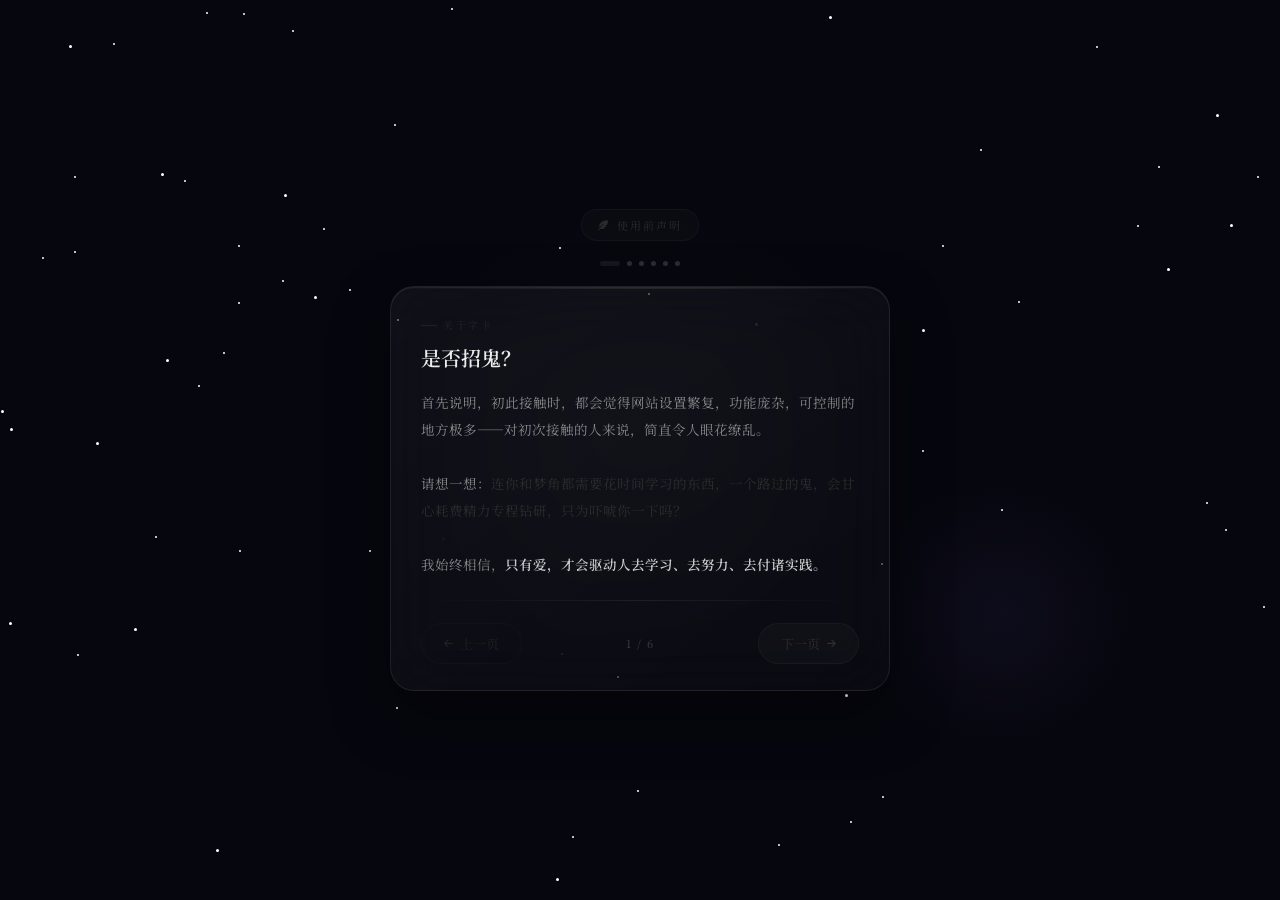
==== index.html @ 6edeff68 "Add files via upload" ====
<!DOCTYPE html>
<html lang="zh-CN" data-theme="light" data-color-theme="black-white">
<head>
    <meta charset="UTF-8">
    <meta name="viewport" content="width=device-width, initial-scale=1.0, maximum-scale=1.0, user-scalable=no">
    <meta name="mobile-web-app-capable" content="yes">
    <meta name="apple-mobile-web-app-capable" content="yes">
    <meta name="apple-mobile-web-app-status-bar-style" content="black-translucent">
    <meta name="theme-color" content="#000000">

    <title>传讯</title>
    <link rel="preconnect" href="https://fonts.loli.net" crossorigin>
    <link href="https://fonts.loli.net/css2?family=Noto+Serif+SC:wght@400;500;600&family=Nunito:wght@400;500;600;700;800&display=swap" rel="stylesheet" onerror="this.onerror=null;this.href='https://fonts.googleapis.com/css2?family=Noto+Serif+SC:wght@400;500;600&family=Nunito:wght@400;500;600;700;800&display=swap'">
    <link rel="stylesheet" href="https://cdn.bootcdn.net/ajax/libs/font-awesome/6.4.0/css/all.min.css" onerror="this.onerror=null;this.href='https://cdnjs.cloudflare.com/ajax/libs/font-awesome/6.4.0/css/all.min.css'">
    <link rel="stylesheet" href="css/shop.css">
    <link rel="icon" type="image/png" sizes="192x192" href="https://file.youtochat.com/images/20260216/1771224856844_qdqqd.jpeg">
    <link rel="apple-touch-icon" href="https://file.youtochat.com/images/20260216/1771224856844_qdqqd.jpeg">
    <meta name="apple-mobile-web-app-title" content="ʚ𝑳𝑶𝑽𝑬ɞ">
    <script>
        // 确保 applyTheme 可用
        window.applyTheme = window.applyTheme || function(name) {
            console.log('applyTheme called:', name);
            if (window.homeApplyTheme) window.homeApplyTheme(name);
        };
        // localforage 降级方案：如果 CDN 加载失败，使用 localStorage wrapper
        window._localforageLoadTimeout = setTimeout(function() {
            if (typeof localforage === 'undefined') {
                console.warn('localforage CDN 加载超时，启用 localStorage 降级');
                window.localforage = {
                    getItem: function(k) { try { var v = localStorage.getItem(k); return v ? JSON.parse(v) : null; } catch(e) { return null; } },
                    setItem: function(k, v) { try { localStorage.setItem(k, JSON.stringify(v)); } catch(e) {} },
                    removeItem: function(k) { try { localStorage.removeItem(k); } catch(e) {} },
                    keys: function() { return Promise.resolve([]); },
                    length: function() { return Promise.resolve(0); }
                };
            }
            if (typeof JSZip === 'undefined') {
                console.warn('JSZip CDN 加载超时，备份导出功能不可用');
                window.JSZip = null;
            }
            clearTimeout(window._localforageLoadTimeout);
        }, 8000);
    </script>

    <script src="https://cdn.bootcdn.net/ajax/libs/localforage/1.10.0/localforage.min.js" onerror="console.warn('localforage bootcdn 加载失败，已启用降级')"></script>
    <script src="https://cdn.bootcdn.net/ajax/libs/jszip/3.10.1/jszip.min.js" onerror="console.warn('JSZip bootcdn 加载失败，备份导出功能不可用')"></script>
    <script>
        // CDN 加载成功则清除超时
        if (typeof localforage !== 'undefined' && typeof JSZip !== 'undefined') {
            clearTimeout(window._localforageLoadTimeout);
        }
    </script>

    <link rel="stylesheet" href="css/styles.css">
    <link rel="stylesheet" href="css/diary.css">
    <link rel="stylesheet" href="css/home.css">
    <link rel="stylesheet" href="css/music-buddy.css">
    <link rel="stylesheet" href="css/pet-style.css">
    <link rel="stylesheet" href="css/moments.css">
    <link rel="stylesheet" href="css/map.css">

    <style id="css-live-preview-style">
        /* 输入框样式 */
        .input-area {
            display: flex;
            align-items: flex-end;
            gap: 8px;
            padding: 8px 12px;
        }
        .message-input {
            flex: 1;
            min-width: 0;
            padding: 8px 14px;
            border: 1px solid var(--border-color);
            border-radius: 18px;
            background: var(--primary-bg);
            color: var(--text-primary);
            font-size: 14px;
            font-family: var(--font-family);
            line-height: 1.4;
            outline: none;
            transition: border-color 0.2s, box-shadow 0.2s;
            box-sizing: border-box;
            white-space: pre-wrap;
            word-wrap: break-word;
            overflow-wrap: break-word;
            word-break: break-all;
            min-height: 36px;
            max-height: 108px;
            overflow-y: auto;
            resize: none;
        }
        .message-input:focus {
            border-color: var(--accent-color);
            box-shadow: 0 0 0 2px rgba(var(--accent-color-rgb), 0.15);
        }
        /* TA的手机 */
        .ta-phone-container {
            position: fixed;
            top: 0; left: 0; right: 0; bottom: 0;
            background: var(--secondary-bg);
            z-index: 100000;
            display: flex;
            flex-direction: column;
        }
        .ta-phone-header {
            display: flex;
            align-items: center;
            justify-content: space-between;
            padding: 12px 16px;
            background: var(--primary-bg);
            border-bottom: 1px solid var(--border-color);
        }
        .ta-phone-back {
            background: none;
            border: none;
            color: var(--accent-color);
            font-size: 0.9rem;
            cursor: pointer;
        }
        .ta-phone-title {
            font-weight: 700;
            font-size: 1rem;
        }
        .ta-phone-desktop {
            display: flex;
            justify-content: center;
            gap: 30px;
            padding: 40px 20px;
            flex-wrap: wrap;
        }
        .ta-phone-app {
            display: flex;
            flex-direction: column;
            align-items: center;
            gap: 8px;
            cursor: pointer;
        }
        .ta-phone-app-icon {
            width: 60px;
            height: 60px;
            border-radius: 14px;
            display: flex;
            align-items: center;
            justify-content: center;
            color: white;
        }
        .ta-phone-app-icon.green { background: #07c160; }
        .ta-phone-app-icon.blue { background: #3b82f6; }
        .ta-phone-app-icon.yellow { background: #f59e0b; }
        .ta-phone-app-icon svg { width: 32px; height: 32px; }
        .ta-phone-app-name {
            font-size: 0.8rem;
            color: var(--text);
        }
        .ta-phone-content {
            flex: 1;
            display: flex;
            flex-direction: column;
            overflow: hidden;
        }
        .ta-phone-tabs {
            display: flex;
            border-bottom: 1px solid var(--border-color);
            background: var(--primary-bg);
        }
        .ta-phone-tab {
            flex: 1;
            padding: 12px;
            background: none;
            border: none;
            color: var(--text-light);
            font-size: 0.9rem;
            cursor: pointer;
            border-bottom: 2px solid transparent;
        }
        .ta-phone-tab.active {
            color: var(--accent-color);
            border-bottom-color: var(--accent-color);
        }
        .ta-phone-list {
            flex: 1;
            overflow-y: auto;
            padding: 10px;
        }
        .ta-phone-item {
            background: var(--primary-bg);
            border-radius: 10px;
            padding: 12px;
            margin-bottom: 10px;
            position: relative;
        }
        .ta-phone-item-time {
            font-size: 0.75rem;
            color: var(--text-light);
            margin-bottom: 6px;
        }
        .ta-phone-item-text {
            font-size: 0.9rem;
            color: var(--text);
            line-height: 1.5;
            word-break: break-all;
        }
        .ta-phone-item-meta {
            font-size: 0.75rem;
            color: var(--text-light);
            margin-top: 6px;
        }
        .ta-phone-item-delete {
            position: absolute;
            top: 8px;
            right: 8px;
            background: none;
            border: none;
            color: var(--text-light);
            font-size: 0.8rem;
            cursor: pointer;
            opacity: 0.6;
        }
        .ta-phone-item-delete:hover {
            opacity: 1;
            color: #ef4444;
        }
        .ta-phone-empty {
            text-align: center;
            padding: 40px;
            color: var(--text-light);
            font-size: 0.9rem;
        }

    </style>
</head>
<body>
<div id="splash-declaration">
    <div class="splash-bg-stars" id="splash-stars"></div>
    <div class="splash-glow-1"></div>
    <div class="splash-glow-2"></div>

    <div class="splash-inner">
        <div class="splash-badge">
            <i class="fas fa-feather-alt"></i>
            使用前声明
        </div>

        <div class="splash-dots" id="splash-dots"></div>

        <div class="splash-card">
            <div class="splash-card-top-line"></div>
            <div class="splash-card-body">
                <div class="splash-slides" id="splash-slides">

                    <div class="splash-slide active" data-index="0">
                        <div class="splash-slide-tag">关于字卡</div>
                        <div class="splash-slide-title">是否招鬼？</div>
                        <div class="splash-slide-body">
                            首先说明，初此接触时，都会觉得网站设置繁复，功能庞杂，可控制的地方极多——对初次接触的人来说，简直令人眼花缭乱。<br><br>
                            请想一想：<em>连你和梦角都需要花时间学习的东西，一个路过的鬼，会甘心耗费精力专程钻研，只为吓唬你一下吗？</em><br><br>
                            我始终相信，<strong>只有爱，才会驱动人去学习、去努力、去付诸实践。</strong>
                        </div>
                    </div>

                    <div class="splash-slide" data-index="1">
                        <div class="splash-slide-tag">关于谣言</div>
                        <div class="splash-slide-title">请有自知之明</div>
                        <div class="splash-slide-body">
                            我不混社区，但有些话我是知道的。有些谣我懒得一一辟除，借本网站博取流量与点赞的行为，我也当没看见。<br><br>
                            只是——<em>沉默不代表无所谓。</em>这些声音已经开始影响到我本人的生活。<br><br> 将链接不稳/回复看不懂等问题怪罪到网站上的做法不可取。<br><br>
                            <div class="splash-highlight-box">郑重声明：造谣是违法行为，污蔑与恶意中伤同样须承担法律责任。请每一位使用者，对自己的言行负责。</div>
                        </div>
                    </div>

                    <div class="splash-slide" data-index="2">
                        <div class="splash-slide-tag">关于盈利</div>
                        <div class="splash-slide-title">纯粹为爱发电</div>
                        <div class="splash-slide-body">
                            <strong>本网站不盈利。</strong>从未向任何人收取一分钱，也绝无日后"圈钱"的计划。<br><br>
                            这里承载的是真实的情感与创作热情，而非商业利益。<br><br>
                            伴随网站逐渐破圈，<em>造谣、污蔑、盈利质疑、冷嘲热讽</em>——这些或许都是无法完全回避的代价。<br><br>
                            我本无意计较，但请来访者保有基本的善意，不要让热爱变成消耗。
                        </div>
                    </div>

                    <div class="splash-slide" data-index="3">
                        <div class="splash-slide-tag">再次强调</div>
                        <div class="splash-slide-title">你对链接梦角的看法？</div>
                        <div class="splash-slide-body">
                            没有任何人强迫你使用本网站。<br><br>
                            <strong>如果你不信：</strong>字卡回复基于概率算法，属于科学范畴，与封建迷信无关。理性使用即可。<br><br>
                            <strong>如果你信：</strong>那么请同样相信——<em>你是绝对安全的。</em>这里没有任何东西能够伤害你。<br><br>
                            无论你持何种态度，我都欢迎你，也尊重你的选择。
                        </div>
                    </div>

                    <div class="splash-slide" data-index="4">
                        <div class="splash-slide-tag">关于视频通话</div>
                        <div class="splash-slide-title">纯粹的装饰</div>
                        <div class="splash-slide-body">
                            <strong>通话功能仅作为界面装饰存在，不具备任何实际通话或数据采集能力。</strong><br><br>
                            本网站不包含任何摄像头调用逻辑，亦不存在隐私窥探行为。摄像头调用需要专项技术与额外费用，本项目从未采用，也没有这方面的意图。<br><br>
                            近期流传的隐私传言，出发点或许是好意，但已造成不必要的焦虑。<em>在此郑重澄清：网站根本不具备视频传输功能。</em><br><br>
                            <div class="splash-highlight-box">关闭浏览器摄像头权限是完全正确的做法——我支持每一位用户保护自己的隐私权益。若误解持续扩散，将考虑移除该装饰功能。</div>
                        </div>
                    </div>

                    <div class="splash-slide" data-index="5">
                        <div class="splash-slide-tag">入场承诺</div>
                        <div class="splash-slide-title">请留下你的承诺</div>
                        <div class="splash-pledge-desc">在下方输入框中，<em style="color:rgba(var(--accent-color-rgb,197,164,126),0.8);font-style:normal;">逐字抄写</em>以下承诺，即可进入网站。</div>
                        <div class="splash-pledge-required" id="splash-pledge-text">我绝不盈利、造谣、污蔑或嘲讽，并对自己的使用行为负完全责任</div>
                        <input class="splash-pledge-input" id="splash-pledge-input" type="text" placeholder="请在此逐字输入上方承诺…" autocomplete="off" autocorrect="off" autocapitalize="off" spellcheck="false" />
                        <div class="splash-pledge-hint" id="splash-pledge-hint">请完整输入上方承诺后方可进入</div>
                    </div>

                </div>

                <div class="splash-divider"></div>
                <div class="splash-footer" style="padding:0;">
                    <button class="splash-btn splash-btn-ghost" id="splash-prev-btn" disabled>
                        <i class="fas fa-arrow-left"></i> 上一页
                    </button>
                    <span class="splash-page-num" id="splash-page-num">1 / 6</span>
                    <button class="splash-btn splash-btn-next" id="splash-next-btn">
                        下一页 <i class="fas fa-arrow-right"></i>
                    </button>
                    <button class="splash-btn splash-btn-enter" id="splash-enter-btn" style="display:none;">
                        进入 <i class="fas fa-heart"></i>
                    </button>
                </div>
            </div>
        </div>
    </div>
</div>

<div id="tour-overlay" class="tour-overlay">
    <div id="tour-highlight-box" class="tour-highlight-box"></div>
    <div id="tour-popover" class="tour-popover">
        <div class="tour-popover-header">
            <span id="tour-title" class="tour-title"></span>
            <span id="tour-step-counter" class="tour-step-counter"></span>
        </div>
        <div id="tour-content" class="tour-popover-content"></div>
        <div class="tour-popover-footer">
            <button id="tour-skip-btn" class="tour-btn tour-btn-skip">跳过</button>
            <div class="tour-navigation">
                <button id="tour-prev-btn" class="tour-btn"><i class="fas fa-arrow-left"></i> 上一步</button>
                <button id="tour-next-btn" class="tour-btn tour-btn-primary">下一步 <i class="fas fa-arrow-right"></i></button>
            </div>
        </div>
    </div>
</div>

    <div class="welcome-animation" id="welcome-animation">
        <div class="welcome-bg-gradient"></div>
        <div class="stars-container" id="stars-container"></div>
        <div class="welcome-particles" id="welcome-particles"></div>
        <div id="welcome-meteors" style="position:absolute;inset:0;pointer-events:none;overflow:hidden;"></div>
        <div class="welcome-content-wrapper">
            <div class="logo-tech-container">
                <div class="logo-circle-outer"></div>
                <div class="logo-circle-inner"></div>
                <div class="logo-icon-main">
                    <i class="fas fa-satellite-dish"></i>
                </div>
                <div class="orbit-dot"></div>
                <div class="orbit-dot-2"></div>
                <div class="orbit-dot-3"></div>
            </div>

            <div class="text-tech-container">
                <div class="welcome-title-glitch" id="welcome-title-glitch" data-text="传讯">
                    加载失败
                </div>
                <div class="welcome-subtitle-scramble" id="welcome-subtitle-scramble">
                    请重试／更换平台/更换网络
                </div>
            </div>

            <div class="loader-tech">
                <div class="loader-tech-bar" id="loader-tech-bar"></div>
            </div>
            <div id="loader-status-text" style="font-size:10px;opacity:0.5;letter-spacing:1px;color:var(--welcome-text-sub);margin-top:4px;font-family:monospace;"></div>
        </div>
    </div>
    <button id="immersive-exit-btn" onclick="toggleImmersiveMode(false)" title="退出沉浸模式">
<i class="fas fa-expand"></i>
</button>

    <!-- ========== 主页模块 ========== -->
    <!-- 页面背景层 -->
    <div class="home-page-bg" id="home-page-bg"></div>
    
    <div class="home-container" id="home-container">
        <!-- 顶部大卡片 - 背景覆盖整体 -->
        <div class="hero-card" id="hero-card" onclick="openCustomizePanel()">
            <!-- 背景图（覆盖整个卡片） -->
            <div class="hero-bg-full" id="hero-bg-inner"></div>
            <!-- 编辑提示 -->
            <div class="hero-edit-hint" id="hero-edit-hint">
                <span>✏️ 点击自定义</span>
            </div>
            
            <!-- 上段：纯占位 -->
            <div class="hero-card-top"></div>
            
            <!-- 头像：骑在分界线上 -->
            <div class="hero-avatars-float">
                <div class="hero-avatar-wrap hero-avatar-left" onclick="event.stopPropagation(); showProfile('me')">
                    <img class="hero-avatar" id="avatar-me" src="data:image/svg+xml,%3Csvg xmlns='http://www.w3.org/2000/svg' viewBox='0 0 100 100'%3E%3Ccircle cx='50' cy='50' r='50' fill='%23b6e3f4'/%3E%3Ccircle cx='50' cy='38' r='18' fill='%23fff'/%3E%3Cellipse cx='50' cy='75' rx='28' ry='20' fill='%23fff'/%3E%3C/svg%3E" alt="我" onerror="this.style.opacity='0.3'">
                </div>
                <div class="hero-avatar-wrap hero-avatar-right" onclick="event.stopPropagation(); showProfile('partner')">
                    <img class="hero-avatar" id="avatar-partner" src="data:image/svg+xml,%3Csvg xmlns='http://www.w3.org/2000/svg' viewBox='0 0 100 100'%3E%3Ccircle cx='50' cy='50' r='50' fill='%23c0aede'/%3E%3Ccircle cx='50' cy='38' r='18' fill='%23fff'/%3E%3Cellipse cx='50' cy='75' rx='28' ry='20' fill='%23fff'/%3E%3C/svg%3E" alt="梦角" onerror="this.style.opacity='0.3'">
                    <button class="hero-session-switch-btn" id="hero-session-switch-btn" title="切换对象" onclick="event.preventDefault(); event.stopPropagation(); window.showSessionSwitcher && window.showSessionSwitcher(); return false;">
                        <i class="fas fa-exchange-alt"></i>
                    </button>
                </div>
            </div>

            <!-- 下段：毛玻璃遮罩 -->
            <div class="hero-card-bottom">
                <div class="hero-content-bottom">
                    <div class="hero-title" id="hero-title">我 & 梦角</div>
                    <div class="hero-subtitle" id="hero-subtitle">分享热汤 我们两个汤匙一个碗</div>
                </div>
            </div>
        </div>

        <!-- 独立时间显示 -->
        <div class="standalone-time">
            <div class="time-display" id="home-time-display">09:41</div>
            <div class="date-display" id="home-date-display">5月24日 周六</div>
        </div>

        <!-- 功能网格（翻页容器） -->
        <div class="apps-pager" id="apps-pager">
            <div class="apps-page active" id="apps-page-1">
                <div class="apps-grid">
                    <div class="app-item" onclick="openApp('shop')">
                        <div class="app-icon" data-app="shop">
                            <svg viewBox="0 0 24 24" fill="none" stroke="currentColor" stroke-width="1.5" stroke-linecap="round" stroke-linejoin="round" style="width:28px;height:28px;">
                                <path d="M6 2L3 6v14a2 2 0 0 0 2 2h14a2 2 0 0 0 2-2V6l-3-4z"/>
                                <line x1="3" y1="6" x2="21" y2="6"/>
                                <path d="M16 10a4 4 0 0 1-8 0"/>
                            </svg>
                        </div>
                        <span class="app-name">商城</span>
                    </div>
                    <div class="app-item" onclick="openApp('chat')">
                        <div class="app-icon" data-app="chat">
                            <i class="fas fa-comment-alt"></i>
                            <span class="app-badge" id="chat-badge" style="display:none;"></span>
                        </div>
                        <span class="app-name">会话</span>
                    </div>
                    <div class="app-item" onclick="openApp('mailbox')">
                        <div class="app-icon" data-app="mailbox"><i class="fas fa-envelope"></i></div>
                        <span class="app-name">信封投递</span>
                    </div>
                    <div class="app-item" onclick="openApp('moyu')">
                        <div class="app-icon" data-app="moyu">
                            <i class="fas fa-fish"></i>
                            <span class="app-badge" id="moyu-badge" style="display:none;"></span>
                        </div>
                        <span class="app-name">摸鱼小记</span>
                    </div>
                    <div class="app-item" onclick="openApp('diary')">
                        <div class="app-icon" data-app="diary"><i class="fas fa-clipboard-list"></i></div>
                        <span class="app-name">朝夕心记</span>
                    </div>
                    <div class="app-item" onclick="openApp('fortune')">
                        <div class="app-icon" data-app="fortune"><i class="fas fa-star-and-crescent"></i></div>
                        <span class="app-name">运势占卜</span>
                    </div>
                    <div class="app-item" onclick="openApp('mood')">
                        <div class="app-icon" data-app="mood"><i class="fas fa-calendar-day"></i></div>
                        <span class="app-name">心晴手帐</span>
                    </div>
                    <div class="app-item" onclick="openApp('calendar')">
                        <div class="app-icon" data-app="calendar"><i class="fas fa-calendar-alt"></i></div>
                        <span class="app-name">日历</span>
                    </div>
                    <div class="app-item" onclick="openApp('decide')">
                        <div class="app-icon" data-app="decide"><i class="fas fa-balance-scale"></i></div>
                        <span class="app-name">抉择</span>
                    </div>
                    <div class="app-item" onclick="window.GiftCabinetApp.open()">
                        <div class="app-icon" data-app="gift-cabinet">
                            <svg viewBox="0 0 24 24" fill="none" stroke="currentColor" stroke-width="1.5" stroke-linecap="round" stroke-linejoin="round" style="width:28px;height:28px;">
                                <polyline points="20 12 20 22 4 22 4 12"/>
                                <rect x="2" y="7" width="20" height="5"/>
                                <line x1="12" y1="22" x2="12" y2="7"/>
                                <path d="M12 7H7.5a2.5 2.5 0 0 1 0-5C11 2 12 7 12 7z"/>
                                <path d="M12 7h4.5a2.5 2.5 0 0 0 0-5C13 2 12 7 12 7z"/>
                            </svg>
                        </div>
                        <span class="app-name">礼物柜</span>
                    </div>
                </div>
            </div>
            <div class="apps-page" id="apps-page-2">
                <div class="apps-grid">
                    <div class="app-item" onclick="return window.MusicBuddyApp && window.MusicBuddyApp.openFromIcon(event)">
                        <div class="app-icon" data-app="music-buddy"><i class="fas fa-headphones"></i></div>
                        <span class="app-name">一起听</span>
                    </div>
                    <div class="app-item" onclick="openApp('accounting')">
                        <div class="app-icon" data-app="accounting"><i class="fas fa-coins"></i></div>
                        <span class="app-name">同心记账</span>
                    </div>
                    <div class="app-item" onclick="openApp('pet')">
                        <div class="app-icon" data-app="pet">
                            <svg viewBox="0 0 24 24" fill="none" stroke="currentColor" stroke-width="1.5" stroke-linecap="round" stroke-linejoin="round" style="width:28px;height:28px;">
                                <path d="M12 5c.67 0 1.35.09 2 .26 1.78-2 5.03-2.84 6.42-2.26 1.4.58-.42 7-.42 7 .57 1.07 1 2.24 1 3.44C21 17.9 16.97 21 12 21s-9-3.1-9-7.56c0-1.25.5-2.4 1-3.44 0 0-1.89-6.42-.5-7 1.39-.58 4.72.23 6.5 2.23A9.04 9.04 0 0 1 12 5Z"/>
                                <path d="M8 14v1"/>
                                <path d="M16 14v1"/>
                                <path d="M12 14v1"/>
                                <path d="M12 18c1.5 0 2-1 2-1"/>
                            </svg>
                        </div>
                        <span class="app-name">萌宠屋</span>
                    </div>
                    <div class="app-item" onclick="openApp('ta-phone')">
                        <div class="app-icon" data-app="ta-phone">
                            <svg viewBox="0 0 24 24" fill="none" stroke="currentColor" stroke-width="1.5" stroke-linecap="round" stroke-linejoin="round" style="width:28px;height:28px;">
                                <rect x="5" y="2" width="14" height="20" rx="2.5"/>
                                <line x1="10" y1="18" x2="14" y2="18"/>
                            </svg>
                        </div>
                        <span class="app-name">TA的手机</span>
                    </div>
                    <div class="app-item" onclick="openApp('map')">
                        <div class="app-icon" data-app="map">
                            <svg viewBox="0 0 24 24" fill="none" stroke="currentColor" stroke-width="1.5" stroke-linecap="round" stroke-linejoin="round" style="width:28px;height:28px;">
                                <polygon points="1 6 1 22 8 18 16 22 23 18 23 2 16 6 8 2 1 6"/>
                                <line x1="8" y1="2" x2="8" y2="18"/>
                                <line x1="16" y1="6" x2="16" y2="22"/>
                            </svg>
                        </div>
                        <span class="app-name">Zmilk地图</span>
                    </div>
                    <div class="app-item" onclick="return window.MusicGameApp && window.MusicGameApp.openFromIcon(event)">
                        <div class="app-icon" data-app="music-game">
                            <i class="fas fa-music"></i>
                        </div>
                        <span class="app-name">音游</span>
                    </div>
                </div>
            </div>
            <!-- 翻页指示器 -->
            <div class="apps-dots" id="apps-dots">
                <span class="apps-dot active" onclick="switchAppsPage(0)"></span>
                <span class="apps-dot" onclick="switchAppsPage(1)"></span>
            </div>
        </div>

        <!-- 底部导航栏 -->
        <div class="home-bottom-nav">
            <div class="home-nav-bar">
                <div class="home-nav-item active" onclick="switchNav(this, 'appearance')">
                    <span class="home-nav-icon"><i class="fas fa-palette"></i></span>
                    <span class="home-nav-label">外观设置</span>
                </div>
                <div class="home-nav-item" onclick="switchNav(this, 'cards')">
                    <span class="home-nav-icon"><i class="fas fa-comment-dots"></i></span>
                    <span class="home-nav-label">字卡库</span>
                </div>
                <div class="home-nav-item" onclick="switchNav(this, 'chat')">
                    <span class="home-nav-icon"><i class="fas fa-sliders-h"></i></span>
                    <span class="home-nav-label">聊天设置</span>
                </div>
                <div class="home-nav-item" onclick="switchNav(this, 'stats')">
                    <span class="home-nav-icon"><i class="fas fa-chart-bar"></i></span>
                    <span class="home-nav-label">消息统计</span>
                </div>
                <div class="home-nav-item" onclick="switchNav(this, 'moments')">
                    <span class="home-nav-icon">
                        <i class="fas fa-users"></i>
                        <span class="nav-badge" id="bottom-moments-badge" style="display:none;">0</span>
                    </span>
                    <span class="home-nav-label">朋友圈</span>
                </div>
            </div>
        </div>
    </div>

    <!-- 聊天列表页 -->
    <div id="chat-list-page" style="display:none;position:fixed;inset:0;z-index:9996;background:var(--primary-bg,#f5f5f5);flex-direction:column;overflow:hidden;">
        <div style="display:flex;align-items:center;justify-content:space-between;padding:12px 16px;background:var(--secondary-bg,#fff);box-shadow:0 2px 8px rgba(0,0,0,0.06);">
            <button id="chat-list-back-btn" style="border:none;background:none;font-size:18px;color:var(--text-secondary,#8a8a8a);cursor:pointer;padding:8px;">
                <i class="fas fa-arrow-left"></i>
            </button>
            <span style="font-size:16px;font-weight:700;color:var(--text-primary,#3a3a3a);">会话列表</span>
            <button id="chat-list-add-btn" style="border:none;background:none;font-size:18px;color:var(--accent-color,#b8a9c9);cursor:pointer;padding:8px;width:34px;">
                <i class="fas fa-user-plus"></i>
            </button>
        </div>
        <div id="chat-list-items" style="flex:1;overflow-y:auto;padding:8px 0;"></div>
        <!-- 添加联系人弹窗 -->
        <div id="add-contact-modal" style="display:none;position:absolute;inset:0;z-index:10000;background:rgba(0,0,0,0.5);align-items:center;justify-content:center;">
            <div style="background:var(--secondary-bg,#fff);border-radius:16px;padding:24px;width:280px;max-width:90vw;text-align:center;box-shadow:0 8px 32px rgba(0,0,0,0.15);">
                <div style="font-size:16px;font-weight:700;margin-bottom:16px;color:var(--text-primary,#3a3a3a);">添加联系人</div>
                <div id="add-contact-avatar-preview" style="width:72px;height:72px;border-radius:50%;background:var(--accent-color,#b8a9c9);margin:0 auto 12px;display:flex;align-items:center;justify-content:center;font-size:28px;color:#fff;cursor:pointer;overflow:hidden;position:relative;">
                    <i class="fas fa-camera" style="font-size:20px;opacity:0.6;"></i>
                </div>
                <input type="file" id="add-contact-avatar-file" accept="image/*" style="display:none">
                <input type="text" id="add-contact-name-input" placeholder="输入昵称" style="width:100%;padding:10px 14px;border:1px solid var(--border-color,#e0e0e0);border-radius:8px;font-size:14px;margin-bottom:16px;box-sizing:border-box;outline:none;">
                <div style="display:flex;gap:8px;">
                    <button id="add-contact-cancel-btn" style="flex:1;padding:10px;border:none;border-radius:8px;background:var(--border-color,#e0e0e0);color:var(--text-primary,#3a3a3a);font-size:14px;cursor:pointer;">取消</button>
                    <button id="add-contact-confirm-btn" style="flex:1;padding:10px;border:none;border-radius:8px;background:var(--accent-color,#b8a9c9);color:#fff;font-size:14px;cursor:pointer;">添加</button>
                </div>
            </div>
        </div>
    </div>

    <!-- ========== 音游界面 ========== -->
    <div class="music-game-page" id="music-game-page" style="display:none;">
        <div class="music-game-header">
            <button class="music-game-close" type="button" onclick="window.MusicGameApp && window.MusicGameApp.close()">
                <i class="fas fa-chevron-left"></i>
                <span>返回</span>
            </button>
            <div class="music-game-title"><i class="fas fa-music"></i> 音游</div>
            <div class="music-game-actions">
                <button class="music-game-backup" type="button" onclick="window.MusicGameApp && window.MusicGameApp.backup()" title="备份音游数据">
                    <i class="fas fa-download"></i>
                    <span>备份</span>
                </button>
                <button class="music-game-refresh" type="button" onclick="window.MusicGameApp && window.MusicGameApp.reload()" title="重新载入">
                    <i class="fas fa-redo"></i>
                </button>
            </div>
        </div>
        <iframe id="music-game-frame" class="music-game-frame" title="音游" src="about:blank" allow="autoplay; fullscreen"></iframe>
    </div>

    <!-- ========== 一起听 · 音乐伴侣界面 ========== -->
    <div class="music-buddy-page" id="music-buddy-page" style="display:none;">
        <div class="music-buddy-header">
            <button class="music-buddy-close" type="button" onclick="window.MusicBuddyApp && window.MusicBuddyApp.close()">
                <i class="fas fa-chevron-left"></i>
                <span>返回</span>
            </button>
            <div class="music-buddy-title">
                <svg width="18" height="18" viewBox="0 0 24 24" fill="none" xmlns="http://www.w3.org/2000/svg">
                    <path d="M12 3C7.03 3 3 7.03 3 12v6c0 1.1.9 2 2 2h2v-7H5v-1c0-3.87 3.13-7 7-7s7 3.13 7 7v1h-2v7h2c1.1 0 2-.9 2-2v-6c0-4.97-4.03-9-9-9z" fill="#7a8b6a"/>
                    <rect x="5" y="13" width="4" height="7" rx="1" fill="#7a8b6a"/>
                    <rect x="15" y="13" width="4" height="7" rx="1" fill="#7a8b6a"/>
                </svg>
                一起听
            </div>
            <button class="music-buddy-refresh" type="button" onclick="window.MusicBuddyApp && window.MusicBuddyApp.reload()" title="重新载入">
                <i class="fas fa-redo"></i>
            </button>
        </div>
                <div class="mb-app-wrap">
<div class="app">

  <!-- 顶部栏 -->
  <div class="topbar">
    <div class="top-btn" id="partnerBtn" title="对象">
      <svg viewBox="0 0 24 24"><path d="M16 11c1.66 0 2.99-1.34 2.99-3S17.66 5 16 5s-3 1.34-3 3 1.34 3 3 3zm-8 0c1.66 0 2.99-1.34 2.99-3S9.66 5 8 5 5 6.34 5 8s1.34 3 3 3zm0 2c-2.33 0-7 1.17-7 3.5V19h14v-2.5c0-2.33-4.67-3.5-7-3.5zm8 0c-.29 0-.62.02-.97.05 1.16.84 1.97 1.97 1.97 3.45V19h6v-2.5c0-2.33-4.67-3.5-7-3.5z"/></svg>
      <span class="top-badge" id="partnerBadge" style="display:none"></span>
    </div>
    <div class="top-title">Musique</div>
    <div class="top-btn" id="companionBtn" title="陪伴模式">
      <svg viewBox="0 0 24 24"><path d="M12 2C6.48 2 2 6.48 2 12s4.48 10 10 10 10-4.48 10-10S17.52 2 12 2zm0 3c1.66 0 3 1.34 3 3s-1.34 3-3 3-3-1.34-3-3 1.34-3 3-3zm0 14.2c-2.5 0-4.71-1.28-6-3.22.03-1.99 4-3.08 6-3.08 1.99 0 5.97 1.09 6 3.08-1.29 1.94-3.5 3.22-6 3.22z"/></svg>
    </div>
  </div>

  <!-- 首页 -->
  <div class="page" id="pageHome">
    <div class="home-search">
      <input type="text" id="homeSearchInput" placeholder="搜索歌曲或歌手…" readonly>
    </div>

    <div class="section">
      <div class="sec-head"><h3>Daily</h3><span class="cn">日推歌单</span></div>
      <div class="daily-scroll" id="dailyScroll">
        <div class="daily-card"><div class="cover"><span class="emoji">🎶</span></div><div class="info"><div class="name">加载中…</div></div></div>
      </div>
    </div>

    <div class="section" id="partnerRecSection" style="display:none">
      <div class="sec-head"><h3>For You</h3><span class="cn">对方推荐</span><button class="sec-toggle" id="toggleRec" title="收起">▲</button></div>
      <div id="recContent">
      <div class="partner-rec">
        <div class="partner-rec-head">
          <div class="partner-avatar" id="recPartnerAvatar"><div class="ph">?</div></div>
          <div class="meta">
            <div class="nick" id="recPartnerName">—</div>
            <div class="sub" id="recPartnerSub">为你推荐</div>
          </div>
          <button class="refresh" id="recRefreshBtn"><svg viewBox="0 0 24 24"><path d="M17.65 6.35C16.2 4.9 14.21 4 12 4c-4.42 0-7.99 3.58-7.99 8s3.57 8 7.99 8c3.73 0 6.84-2.55 7.73-6h-2.08c-.82 2.33-3.04 4-5.65 4-3.31 0-6-2.69-6-6s2.69-6 6-6c1.66 0 3.14.69 4.22 1.78L13 11h7V4l-2.35 2.35z"/></svg></button>
        </div>
        <div class="daily-scroll" id="recPlScroll" style="display:none;margin-bottom:10px"></div>
        <div class="song-list" id="recSongList"></div>
      </div>
      </div>
    </div>

    <div class="section">
      <div class="sec-head"><h3>Recommend</h3><span class="cn">推荐歌曲</span></div>
      <div class="song-list" id="recAllList">
        <div class="empty-hint">加载推荐中…</div>
      </div>
    </div>
  </div>

  <!-- 搜索页 -->
  <div class="page hidden" id="pageSearch">
    <div class="search-bar">
      <input type="text" id="mb-searchInput" placeholder="搜索歌曲、歌手…">
      <button class="btn" id="searchBtn">搜索</button>
    </div>
    <div class="cat-grid" id="catGrid">
      <div class="cat-card c1" data-kw="周杰伦"><div class="emoji">🎵</div><div class="label">华语流行</div><div class="desc">Pop & Ballad</div></div>
      <div class="cat-card c2" data-kw="民谣"><div class="emoji">🍃</div><div class="label">民谣</div><div class="desc">Folk & Acoustic</div></div>
      <div class="cat-card c3" data-kw="轻音乐"><div class="emoji">🎹</div><div class="label">轻音乐</div><div class="desc">Instrumental</div></div>
      <div class="cat-card c4" data-kw="R&B"><div class="emoji">🎷</div><div class="label">R&B</div><div class="desc">Rhythm & Blues</div></div>
    </div>
    <div class="search-results" id="searchResults"></div>
  </div>

  <!-- 我的页 -->
  <div class="page hidden" id="pageMine">
    <div class="mine-header">
      <div class="mine-bg" id="mineBg">
        <div class="mine-settings" id="mineSettingsBtn" title="设置"><svg viewBox="0 0 24 24"><path d="M19.14 12.94c.04-.3.06-.61.06-.94 0-.32-.02-.64-.07-.94l2.03-1.58a.49.49 0 0 0 .12-.61l-1.92-3.32a.488.488 0 0 0-.59-.22l-2.39.96c-.5-.38-1.03-.7-1.62-.94l-.36-2.54a.484.484 0 0 0-.48-.41h-3.84a.484.484 0 0 0-.48.41l-.36 2.54c-.59.24-1.13.57-1.62.94l-2.39-.96a.488.488 0 0 0-.59.22L2.74 8.87c-.12.21-.08.47.12.61l2.03 1.58c-.05.3-.09.63-.09.94s.02.64.07.94l-2.03 1.58a.49.49 0 0 0-.12.61l1.92 3.32c.12.22.37.29.59.22l2.39-.96c.5.38 1.03.7 1.62.94l.36 2.54c.05.24.27.41.48.41h3.84c.24 0 .44-.17.48-.41l.36-2.54c.59-.24 1.13-.56 1.62-.94l2.39.96c.22.08.47 0 .59-.22l1.92-3.32c.12-.22.07-.47-.12-.61l-2.01-1.58zM12 15.6A3.6 3.6 0 1 1 15.6 12 3.6 3.6 0 0 1 12 15.6z"/></svg></div>
        <div class="mine-bg-upload" id="bgUploadBtn"><svg viewBox="0 0 24 24"><path d="M21 19V5c0-1.1-.9-2-2-2H5c-1.1 0-2 .9-2 2v14c0 1.1.9 2 2 2h14c1.1 0 2-.9 2-2zM8.5 13.5l2.5 3.01L14.5 12l4.5 6H5l3.5-4.5z"/></svg></div>
      </div>
      <div class="mine-profile">
        <div class="mine-avatar" id="mineAvatar"><div class="ph">＋</div></div>
        <div class="mine-nick" id="mineNick">我的音乐</div>
        <div class="mine-sig" id="mineSig">点击编辑签名</div>
      </div>
    </div>
    <input type="file" id="avatarFile" accept="image/*" style="display:none">
    <input type="file" id="bgFile" accept="image/*" style="display:none">

    <div class="mine-stats">
      <div class="mine-stat" id="statFav" data-tab="fav" style="cursor:pointer"><div class="num" id="favCount">0</div><div class="label">收藏</div></div>
      <div class="mine-stat" id="statPl" data-tab="pl" style="cursor:pointer"><div class="num" id="plCount">0</div><div class="label">歌单</div></div>
      <div class="mine-stat" id="statHistory" data-tab="history" style="cursor:pointer"><div class="num" id="historyCount">0</div><div class="label">最近</div></div>
    </div>
    <!-- 收藏横滑列表 -->
    <div class="section" id="favSection" style="display:none">
      <div class="sec-head"><h3>Favorites</h3><span class="cn">收藏歌曲</span></div>
      <div class="daily-scroll" id="favScroll"></div>
    </div>

    <div class="section">
      <div class="mine-pl-head">
        <h3>Playlists</h3>
        <button class="add-pl" id="newPlBtn">＋ 新建歌单</button>
      </div>
      <div class="pl-list" id="plList"></div>
    </div>

    <div class="section" id="historySection">
      <div class="sec-head"><h3>History</h3><span class="cn">听歌记录 <span id="historySectionCount">0</span>首</span><button class="sec-toggle" id="toggleHistory" title="收起">▲</button></div>
      <div id="historyList"></div>
    </div>

    <!-- API 设置入口 -->
    <div class="section">
      <div class="sec-head"><h3>Settings</h3><span class="cn">接口设置</span></div>
      <div class="api-row">
        <input type="text" id="apiUrlInput" placeholder="输入API地址（如 http://localhost:3000）">
        <button id="apiSaveBtn">保存</button>
      </div>
      <div class="api-status" id="apiStatus"><span class="dot"></span><span id="apiStatusText">检测中…</span></div>
      <button class="btn-primary" id="qrLoginBtn" style="width:100%;margin-top:10px">网易云扫码登录</button>
    </div>
  </div>

  <!-- 迷你播放条 -->
  <div class="mini-player hidden" id="miniPlayer">
    <div class="mp-cover" id="mpCover"><div class="ph">🎵</div></div>
    <div class="mp-info" id="mpInfo">
      <div class="mp-name" id="mpName">未播放</div>
      <div class="mp-artist" id="mpArtist">—</div>
    </div>
    <div class="mp-controls">
      <button class="mp-btn" id="mpPrev"><svg viewBox="0 0 24 24"><path d="M6 6h2v12H6zm3.5 6l8.5 6V6z"/></svg></button>
      <button class="mp-btn play" id="mpPlay"><svg viewBox="0 0 24 24"><path d="M8 5v14l11-7z"/></svg></button>
      <button class="mp-btn" id="mpNext"><svg viewBox="0 0 24 24"><path d="M6 18l8.5-6L6 6v12zM16 6v12h2V6h-2z"/></svg></button>
    </div>
    <div class="mp-prog"><div class="mp-prog-fill" id="mpProgFill"></div></div>
  </div>

  <!-- 底部导航 -->
  <div class="bottom-nav">
    <div class="nav-item active" data-page="home">
      <svg viewBox="0 0 24 24"><path d="M10 20v-6h4v6h5v-8h3L12 3 2 12h3v8z"/></svg>
      <span>首页</span>
    </div>
    <div class="nav-item" data-page="search">
      <svg viewBox="0 0 24 24"><path d="M15.5 14h-.79l-.28-.27C15.41 12.59 16 11.11 16 9.5 16 5.91 13.09 3 9.5 3S3 5.91 3 9.5 5.91 16 9.5 16c1.61 0 3.09-.59 4.23-1.57l.27.28v.79l5 4.99L20.49 19l-4.99-5zm-6 0C7.01 14 5 11.99 5 9.5S7.01 5 9.5 5 14 7.01 14 9.5 11.99 14 9.5 14z"/></svg>
      <span>搜索</span>
    </div>
    <div class="nav-item" data-page="mine">
      <svg viewBox="0 0 24 24"><path d="M12 12c2.21 0 4-1.79 4-4s-1.79-4-4-4-4 1.79-4 4 1.79 4 4 4zm0 2c-2.67 0-8 1.34-8 4v2h16v-2c0-2.66-5.33-4-8-4z"/></svg>
      <span>我的</span>
    </div>
  </div>

  <!-- 悬浮播放器 -->
  <div class="float-player" id="floatPlayer">
    <div class="fp-pulse"></div>
    <div class="fp-cover" id="fpCover"><div class="ph">🎵</div></div>
  </div>
</div>

<!-- 对方主页（全页式） -->
<div class="partner-page" id="partnerPage">
  <div class="pp-topbar">
    <div class="pp-back" id="ppBack"><svg viewBox="0 0 24 24"><path d="M20 11H7.83l5.59-5.59L12 4l-8 8 8 8 1.41-1.41L7.83 13H20v-2z"/></svg></div>
    <div class="title">TA的主页</div>
    <div style="width:36px"></div>
  </div>
  <div class="pp-content" id="ppContent"></div>
</div>

<!-- 全屏播放器 -->
<div class="full-player" id="fullPlayer">
  <div class="fp-top">
    <button class="fp-back" id="fpBack"><svg viewBox="0 0 24 24"><path d="M7.41 15.41L12 10.83l4.59 4.58L18 14l-6-6-6 6z"/></svg></button>
    <div class="fp-head">
      <div class="fp-title">Now Playing</div>
      <div class="fp-name" id="fpName">未播放</div>
      <div class="fp-artist" id="fpArtist">—</div>
    </div>
    <div class="fp-actions">
      <button class="fp-act" id="fpFavBtn" title="收藏"><svg viewBox="0 0 24 24"><path d="M12 21.35l-1.45-1.32C5.4 15.36 2 12.28 2 8.5 2 5.42 4.42 3 7.5 3c1.74 0 3.41.81 4.5 2.09C13.09 3.81 14.76 3 16.5 3 19.58 3 22 5.42 22 8.5c0 3.78-3.4 6.86-8.55 11.54L12 21.35z"/></svg></button>
    </div>
  </div>

  <div class="fp-disc-area">
    <div class="fp-vinyl-wrap">
      <div class="fp-tonearm" id="fpTonearm">
        <svg viewBox="0 0 100 100"><circle cx="85" cy="15" r="8" fill="#444" stroke="#666" stroke-width="1"/><rect x="40" y="10" width="48" height="4" rx="2" fill="#555" transform="rotate(25 85 15)"/><rect x="30" y="30" width="6" height="20" rx="3" fill="#444" transform="rotate(25 85 15)"/><circle cx="85" cy="15" r="3" fill="#888"/></svg>
      </div>
      <div class="fp-disc" id="fpDisc">
        <div class="disc-vinyl"></div>
        <div class="disc-bg"></div>
        <img id="fpDiscImg" src="" alt="" style="display:none">
        <div class="disc-shine"></div>
        <div class="disc-center"></div>
        <div class="fp-hint">点击唱片 · 切换歌词/封面</div>
      </div>
    </div>
  </div>

  <div class="fp-lyrics" id="fpLyricsArea">
    <div class="fp-lyrics-scroll" id="fpLyricsScroll"></div>
  </div>

  <div class="fp-prog-area">
    <div class="fp-prog-bar" id="fpProgBar"><div class="fp-prog-fill" id="fpProgFill"></div></div>
    <div class="fp-time"><span id="fpCurTime">0:00</span><span id="fpDurTime">0:00</span></div>
  </div>

  <div class="fp-controls">
    <button class="fp-ctrl small" id="fpModeBtn"><svg viewBox="0 0 24 24"><path d="M7 7h10v3l4-4-4-4v3H5v6h2V7zm10 10H7v-3l-4 4 4 4v-3h12v-6h-2v4z"/></svg></button>
    <button class="fp-ctrl" id="fpPrev"><svg viewBox="0 0 24 24"><path d="M6 6h2v12H6zm3.5 6l8.5 6V6z"/></svg></button>
    <button class="fp-ctrl main" id="fpPlay"><svg viewBox="0 0 24 24"><path d="M8 5v14l11-7z"/></svg></button>
    <button class="fp-ctrl" id="fpNext"><svg viewBox="0 0 24 24"><path d="M6 18l8.5-6L6 6v12zM16 6v12h2V6h-2z"/></svg></button>
    <button class="fp-ctrl small" id="fpPlBtn"><svg viewBox="0 0 24 24"><path d="M3 13h2v-2H3v2zm0 4h2v-2H3v2zm0-8h2V7H3v2zm4 4h14v-2H7v2zm0 4h14v-2H7v2zM7 7v2h14V7H7z"/></svg></button>
  </div>

  <div class="fp-bottom-bar">
    <button class="fp-bottom-btn" id="fpLyricToggle"><svg viewBox="0 0 24 24"><path d="M20 4H4c-1.1 0-1.99.9-1.99 2L2 18c0 1.1.89 2 2 2h16c1.1 0 2-.9 2-2V6c0-1.1-.9-2-2-2zm0 14H4V6h16v12zM6 10h2v2H6zm0 4h6v2H6zm4-4h8v2h-8z"/></svg><span>歌词</span></button>
    <button class="fp-bottom-btn" id="fpFavBtn2"><svg viewBox="0 0 24 24"><path d="M12 21.35l-1.45-1.32C5.4 15.36 2 12.28 2 8.5 2 5.42 4.42 3 7.5 3c1.74 0 3.41.81 4.5 2.09C13.09 3.81 14.76 3 16.5 3 19.58 3 22 5.42 22 8.5c0 3.78-3.4 6.86-8.55 11.54L12 21.35z"/></svg><span>收藏</span></button>
    <button class="fp-bottom-btn" id="fpCommentBtn"><svg viewBox="0 0 24 24"><path d="M21.99 4c0-1.1-.89-2-1.99-2H4c-1.1 0-2 .9-2 2v12c0 1.1.9 2 2 2h14l4 4-.01-18zM18 14H6v-2h12v2zm0-3H6V9h12v2zm0-3H6V6h12v2z"/></svg><span>评论</span></button>
    <button class="fp-bottom-btn" id="fpChatBtn"><svg viewBox="0 0 24 24"><path d="M20 2H4c-1.1 0-2 .9-2 2v18l4-4h14c1.1 0 2-.9 2-2V4c0-1.1-.9-2-2-2z"/></svg><span>聊天</span></button>
  </div>
</div>  <!-- full-player结束 -->

<!-- 聊天悬浮弹窗（独立于播放器） -->
<div class="chat-card" id="chatCard">
  <div class="chat-head">
    <div class="mb-chat-avatar" id="chatPartnerAvatar"></div>
    <div class="nick" id="chatPartnerName">—</div>
    <button class="chat-act-btn" id="chatEmojiBtn" title="表情">
      <svg viewBox="0 0 24 24" fill="none" stroke="currentColor" stroke-width="1.8"><circle cx="12" cy="12" r="9"/><path d="M8 14s1.5 2 4 2 4-2 4-2"/><line x1="9" y1="9" x2="9.01" y2="9"/><line x1="15" y1="9" x2="15.01" y2="9"/></svg>
    </button>
    <button class="chat-act-btn" id="chatPartnerSendBtn" title="让对方发送">
      <svg viewBox="0 0 24 24" fill="none" stroke="currentColor" stroke-width="1.8"><circle cx="5" cy="12" r="1.5"/><circle cx="12" cy="12" r="1.5"/><circle cx="19" cy="12" r="1.5"/></svg>
    </button>
    <button class="chat-act-btn" id="chatImgBtn" title="发送图片">
      <svg viewBox="0 0 24 24" fill="none" stroke="currentColor" stroke-width="1.8"><rect x="3" y="3" width="18" height="18" rx="3"/><circle cx="8.5" cy="8.5" r="1.5"/><path d="M21 15l-5-5L5 21"/></svg>
    </button>
    <button class="close" id="chatClose">×</button>
  </div>
  <div class="chat-body" id="chatBody"></div>
  <div class="chat-emoji-bar" id="chatEmojiBar" style="display:none">
    <span class="emoji-item" data-emoji="😊">😊</span>
    <span class="emoji-item" data-emoji="😂">😂</span>
    <span class="emoji-item" data-emoji="🥰">🥰</span>
    <span class="emoji-item" data-emoji="😴">😴</span>
    <span class="emoji-item" data-emoji="🎵">🎵</span>
    <span class="emoji-item" data-emoji="💕">💕</span>
    <span class="emoji-item" data-emoji="🌙">🌙</span>
    <span class="emoji-item" data-emoji="☕">☕</span>
    <span class="emoji-item" data-emoji="🔥">🔥</span>
    <span class="emoji-item" data-emoji="✨">✨</span>
    <span class="emoji-item" data-emoji="🎧">🎧</span>
    <span class="emoji-item" data-emoji="🌧️">🌧️</span>
  </div>
  <div class="chat-input">
    <input type="text" id="chatInput" placeholder="说点什么…">
    <button id="chatSend">
      <svg viewBox="0 0 24 24" fill="none" stroke="currentColor" stroke-width="1.8"><line x1="22" y1="2" x2="11" y2="13"/><polygon points="22 2 15 22 11 13 2 9 22 2"/></svg>
    </button>
  </div>
  <input type="file" id="chatImgFile" accept="image/*" style="display:none">
</div>


<!-- 新建歌单弹窗 -->
<div class="mb-modal" id="newPlModal">
  <div class="mb-modal-content">
    <div class="mb-modal-head"><h3>新建歌单</h3><button class="close" data-close="newPlModal">×</button></div>
    <div class="mb-modal-body">
      <div class="form-row">
        <label>歌单封面</label>
        <div class="upload-box" id="plCoverUpload">
          <div class="preview rect"><div class="ph">＋</div></div>
          <span style="font-size:13px;color:var(--ink3)">点击上传封面</span>
          <input type="file" id="plCoverFile" accept="image/*" style="display:none">
        </div>
      </div>
      <div class="form-row">
        <label>歌单名称</label>
        <input type="text" id="newPlName" placeholder="给歌单取个名字">
      </div>
      <button class="btn-primary" id="createPlBtn">创建歌单</button>
    </div>
  </div>
</div>

<!-- 添加歌曲弹窗 -->
<div class="mb-modal" id="addSongModal">
  <div class="mb-modal-content">
    <div class="mb-modal-head"><h3>添加歌曲</h3><button class="close" data-close="addSongModal">×</button></div>
    <div class="mb-modal-body">
      <div class="add-song-tabs">
        <div class="add-song-tab active" data-tab="netease">网易云ID</div>
        <div class="add-song-tab" data-tab="url">URL链接</div>
        <div class="add-song-tab" data-tab="file">本地文件</div>
      </div>
      <div class="add-song-content" id="addSongContent">
        <!-- 动态内容 -->
      </div>
      <div class="song-added-list" id="songAddedList"></div>
    </div>
  </div>
</div>

<!-- 伴侣管理弹窗 -->
<div class="mb-modal" id="partnerModal">
  <div class="mb-modal-content">
    <div class="mb-modal-head"><h3>对象</h3><button class="close" data-close="partnerModal">×</button></div>
    <div class="mb-modal-body" id="partnerModalBody">
      <div class="add-partner" id="addPartnerBtn" style="padding:14px;background:var(--sage-l);border-radius:var(--r);text-align:center;font-size:13px;color:var(--sage-d);cursor:pointer;">＋ 添加对象</div>
      <div id="partnerList" style="margin-top:12px"></div>
    </div>
  </div>
</div>

<!-- 添加/编辑伴侣弹窗 -->
<div class="mb-modal" id="addPartnerModal">
  <div class="mb-modal-content">
    <div class="mb-modal-head"><h3 id="addPartnerTitle">添加对象</h3><button class="close" data-close="addPartnerModal">×</button></div>
    <div class="mb-modal-body">
      <div class="form-row">
        <label>头像</label>
        <div class="upload-box" id="partnerAvatarUpload">
          <div class="preview"><div class="ph">＋</div></div>
          <span style="font-size:13px;color:var(--ink3)">点击上传头像</span>
          <input type="file" id="partnerAvatarFile" accept="image/*" style="display:none">
        </div>
      </div>
      <div class="form-row">
        <label>昵称</label>
        <input type="text" id="partnerNickInput" placeholder="给TA起个名字">
      </div>
      <button class="btn-primary" id="savePartnerBtn">保存</button>
    </div>
  </div>
</div>

<!-- 陪伴模式弹窗 -->
<div class="mb-modal" id="companionModal">
  <div class="mb-modal-content">
    <div class="mb-modal-head"><h3>陪伴模式</h3><button class="close" data-close="companionModal">×</button></div>
    <div class="mb-modal-body" id="companionBody"></div>
  </div>
</div>

<!-- 歌单弹窗 -->
<div class="mb-modal" id="playlistModal">
  <div class="mb-modal-content">
    <div class="mb-modal-head"><h3 id="plModalTitle">歌单</h3><button class="close" data-close="playlistModal">×</button></div>
    <div class="mb-modal-body" id="plModalBody"></div>
  </div>
</div>

<!-- 评论弹窗 -->
<div class="mb-modal" id="commentModal">
  <div class="mb-modal-content">
    <div class="mb-modal-head"><h3>评论</h3><button class="close" data-close="commentModal">×</button></div>
    <div class="mb-modal-body">
      <div class="comment-list" id="commentList"></div>
      <div class="cmt-input">
        <input type="text" id="mb-commentInput" placeholder="写下你的感受…">
        <button id="commentSend"><svg viewBox="0 0 24 24"><path d="M2.01 21L23 12 2.01 3 2 10l15 2-15 2z"/></svg></button>
      </div>
    </div>
  </div>
</div>

<!-- 签名编辑弹窗 -->
<div class="mb-modal" id="sigModal">
  <div class="mb-modal-content">
    <div class="mb-modal-head"><h3>编辑签名</h3><button class="close" data-close="sigModal">×</button></div>
    <div class="mb-modal-body" style="padding-bottom:0">
      <textarea id="sigInput" placeholder="写点什么吧…" style="width:100%;min-height:80px;background:var(--bg);border:1px solid var(--line);border-radius:var(--r-s);padding:12px;font-family:var(--fd);font-style:italic;font-size:14px;color:var(--ink);outline:none;resize:vertical;"></textarea>
      <div class="btn-row">
        <button class="btn-secondary" id="sigRandomBtn" style="border:1px solid var(--sage);color:var(--sage)">✦ 随机一句</button>
        <button class="btn-primary" id="sigSaveBtn" style="width:auto;padding:0 24px;margin-top:0">保存</button>
      </div>
    </div>
  </div>
</div>

<!-- 点歌弹窗 -->
<div class="mb-modal" id="dianGeModal">
  <div class="mb-modal-content">
    <div class="mb-modal-head"><h3>为TA点歌</h3><button class="close" id="dianGeClose">×</button></div>
    <div class="mb-modal-body" style="padding-bottom:0">
      <div class="add-song-tabs" style="margin-bottom:12px">
        <div class="add-song-tab active" data-dtab="search">搜索歌曲</div>
        <div class="add-song-tab" data-dtab="playlist">从歌单选</div>
        <div class="add-song-tab" data-dtab="recplaylist">推荐歌单</div>
      </div>
      <div id="dianGeSearchPanel">
        <div class="search-bar" style="margin-bottom:12px">
          <input type="text" id="dianGeSearchInput" placeholder="搜索歌曲名或歌手…" style="flex:1;height:36px;border:1px solid var(--line);border-radius:var(--r-s);padding:0 12px;font-size:13px;background:var(--bg);">
          <button id="dianGeSearchBtn" class="btn-primary" style="width:auto;padding:0 16px;margin-top:0;height:36px">搜索</button>
        </div>
        <div id="dianGeSearchResults" style="max-height:300px;overflow-y:auto"></div>
      </div>
      <div id="dianGePlaylistPanel" style="display:none">
        <div id="dianGePlaylistList" style="max-height:340px;overflow-y:auto"></div>
      </div>
      <div id="dianGeRecPlPanel" style="display:none">
        <div id="dianGeRecPlList" style="max-height:340px;overflow-y:auto"></div>
      </div>
    </div>
  </div>
</div>

<div class="toast" id="mb-toast"></div>

<!-- 对方动态通知弹窗 -->
<div class="notif-popup" id="notifPopup" data-type="" data-target="">
  <div class="notif-head">
    <div class="av" id="notifAvatar"><div class="ph">👤</div></div>
    <div class="info">
      <div class="nick" id="notifNick">—</div>
      <div class="action" id="notifAction">—</div>
    </div>
    <div class="close" id="notifClose">×</div>
  </div>
  <div class="notif-body">
    <div class="song-name" id="notifSong">—</div>
    <div class="song-artist" id="notifArtist">—</div>
    <div class="msg" id="notifMsg">—</div>
  </div>
  <div class="notif-actions">
    <button class="act-dismiss" id="notifDismiss">稍后</button>
    <button class="act-listen" id="notifListen">去听听</button>
  </div>
</div>

<!-- 设置弹窗 -->
<div class="mb-modal" id="settingsModal">
  <div class="mb-modal-box" style="max-width:340px">
    <div class="mb-modal-head"><h3>设置</h3><button class="modal-close" id="settingsClose">&times;</button></div>
    <div class="mb-modal-body" style="padding:16px 20px">
      <div style="margin-bottom:16px">
        <div style="font-size:13px;color:var(--ink2);margin-bottom:8px">对方推荐间隔</div>
        <div style="display:flex;gap:8px;align-items:center">
          <div style="flex:1">
            <div style="font-size:11px;color:var(--ink3);margin-bottom:2px">最低</div>
            <div style="display:flex;gap:4px;align-items:center">
              <input type="number" id="recIntervalMinVal" style="width:50px;padding:6px;border:1px solid var(--line);border-radius:6px;font-size:13px;text-align:center" min="1" max="3600" value="30">
              <select id="recIntervalMinUnit" style="padding:6px;border:1px solid var(--line);border-radius:6px;font-size:13px;background:var(--card)">
                <option value="1">秒</option>
                <option value="60" selected>分钟</option>
                <option value="3600">小时</option>
              </select>
            </div>
          </div>
          <div style="color:var(--ink3);font-size:12px;margin-top:12px">~</div>
          <div style="flex:1">
            <div style="font-size:11px;color:var(--ink3);margin-bottom:2px">最高</div>
            <div style="display:flex;gap:4px;align-items:center">
              <input type="number" id="recIntervalMaxVal" style="width:50px;padding:6px;border:1px solid var(--line);border-radius:6px;font-size:13px;text-align:center" min="1" max="3600" value="120">
              <select id="recIntervalMaxUnit" style="padding:6px;border:1px solid var(--line);border-radius:6px;font-size:13px;background:var(--card)">
                <option value="1">秒</option>
                <option value="60" selected>分钟</option>
                <option value="3600">小时</option>
              </select>
            </div>
          </div>
        </div>
        <div style="font-size:11px;color:var(--ink3);margin-top:4px">对方推荐歌曲/歌单的随机间隔</div>
      </div>
      <div style="margin-bottom:16px">
        <div style="font-size:13px;color:var(--ink2);margin-bottom:8px">对方主动评论间隔</div>
        <div style="display:flex;gap:8px;align-items:center">
          <div style="flex:1">
            <div style="font-size:11px;color:var(--ink3);margin-bottom:2px">最低</div>
            <div style="display:flex;gap:4px;align-items:center">
              <input type="number" id="partnerCommentMinVal" style="width:50px;padding:6px;border:1px solid var(--line);border-radius:6px;font-size:13px;text-align:center" min="1" max="3600" value="30">
              <select id="partnerCommentMinUnit" style="padding:6px;border:1px solid var(--line);border-radius:6px;font-size:13px;background:var(--card)">
                <option value="1">秒</option>
                <option value="60" selected>分钟</option>
                <option value="3600">小时</option>
              </select>
            </div>
          </div>
          <div style="color:var(--ink3);font-size:12px;margin-top:12px">~</div>
          <div style="flex:1">
            <div style="font-size:11px;color:var(--ink3);margin-bottom:2px">最高</div>
            <div style="display:flex;gap:4px;align-items:center">
              <input type="number" id="partnerCommentMaxVal" style="width:50px;padding:6px;border:1px solid var(--line);border-radius:6px;font-size:13px;text-align:center" min="1" max="3600" value="120">
              <select id="partnerCommentMaxUnit" style="padding:6px;border:1px solid var(--line);border-radius:6px;font-size:13px;background:var(--card)">
                <option value="1">秒</option>
                <option value="60" selected>分钟</option>
                <option value="3600">小时</option>
              </select>
            </div>
          </div>
        </div>
        <div style="font-size:11px;color:var(--ink3);margin-top:4px">对方主动为你的歌曲发表评论的间隔</div>
      </div>
      <div style="margin-bottom:16px">
        <div style="font-size:13px;color:var(--ink2);margin-bottom:8px">对方主动聊天间隔</div>
        <div style="display:flex;gap:8px;align-items:center">
          <div style="flex:1">
            <div style="font-size:11px;color:var(--ink3);margin-bottom:2px">最低</div>
            <div style="display:flex;gap:4px;align-items:center">
              <input type="number" id="partnerChatMinVal" style="width:50px;padding:6px;border:1px solid var(--line);border-radius:6px;font-size:13px;text-align:center" min="1" max="3600" value="30">
              <select id="partnerChatMinUnit" style="padding:6px;border:1px solid var(--line);border-radius:6px;font-size:13px;background:var(--card)">
                <option value="1">秒</option>
                <option value="60" selected>分钟</option>
                <option value="3600">小时</option>
              </select>
            </div>
          </div>
          <div style="color:var(--ink3);font-size:12px;margin-top:12px">~</div>
          <div style="flex:1">
            <div style="font-size:11px;color:var(--ink3);margin-bottom:2px">最高</div>
            <div style="display:flex;gap:4px;align-items:center">
              <input type="number" id="partnerChatMaxVal" style="width:50px;padding:6px;border:1px solid var(--line);border-radius:6px;font-size:13px;text-align:center" min="1" max="3600" value="120">
              <select id="partnerChatMaxUnit" style="padding:6px;border:1px solid var(--line);border-radius:6px;font-size:13px;background:var(--card)">
                <option value="1">秒</option>
                <option value="60" selected>分钟</option>
                <option value="3600">小时</option>
              </select>
            </div>
          </div>
        </div>
        <div style="font-size:11px;color:var(--ink3);margin-top:4px">对方主动发起聊天的间隔</div>
      </div>
      <div style="margin-bottom:16px">
        <div style="font-size:13px;color:var(--ink2);margin-bottom:8px">对方回复间隔（聊天+评论）</div>
        <div style="display:flex;gap:8px;align-items:center">
          <div style="flex:1">
            <div style="font-size:11px;color:var(--ink3);margin-bottom:2px">最低</div>
            <div style="display:flex;gap:4px;align-items:center">
              <input type="number" id="replyMinVal" style="width:50px;padding:6px;border:1px solid var(--line);border-radius:6px;font-size:13px;text-align:center" min="1" max="3600" value="3">
              <select id="replyMinUnit" style="padding:6px;border:1px solid var(--line);border-radius:6px;font-size:13px;background:var(--card)">
                <option value="1">秒</option>
                <option value="60" selected>分钟</option>
              </select>
            </div>
          </div>
          <div style="color:var(--ink3);font-size:12px;margin-top:12px">~</div>
          <div style="flex:1">
            <div style="font-size:11px;color:var(--ink3);margin-bottom:2px">最高</div>
            <div style="display:flex;gap:4px;align-items:center">
              <input type="number" id="replyMaxVal" style="width:50px;padding:6px;border:1px solid var(--line);border-radius:6px;font-size:13px;text-align:center" min="1" max="3600" value="10">
              <select id="replyMaxUnit" style="padding:6px;border:1px solid var(--line);border-radius:6px;font-size:13px;background:var(--card)">
                <option value="1">秒</option>
                <option value="60" selected>分钟</option>
              </select>
            </div>
          </div>
        </div>
        <div style="font-size:11px;color:var(--ink3);margin-top:4px">对方回复你的聊天消息和评论的间隔</div>
      </div>
      <div style="margin-bottom:16px">
        <div style="font-size:13px;color:var(--ink2);margin-bottom:8px">我的昵称</div>
        <input type="text" id="settingsNickInput" style="width:100%;padding:8px 12px;border:1px solid var(--line);border-radius:8px;font-size:14px;box-sizing:border-box" placeholder="输入昵称">
      </div>
      <button class="btn-primary" id="settingsSaveBtn" style="width:100%">保存设置</button>
    </div>
  </div>
</div>

<!-- 扫码登录弹窗 -->
<div class="mb-modal" id="qrModal">
  <div class="mb-modal-box" style="max-width:360px">
    <div class="mb-modal-head"><h3>网易云扫码登录</h3><button class="modal-close" id="qrClose">&times;</button></div>
    <div class="mb-modal-body" style="text-align:center;padding:20px">
      <div id="qrStatus" style="margin-bottom:12px;font-size:13px;color:var(--ink2)">加载中...</div>
      <div id="qrContainer" style="display:inline-block;padding:12px;background:#fff;border-radius:8px;border:1px solid var(--line)">
        <canvas id="qrCanvas" width="200" height="200" style="display:block"></canvas>
      </div>
      <div id="qrHint" style="margin-top:12px;font-size:12px;color:var(--ink3)">请使用网易云音乐APP扫描二维码</div>
      <div id="qrNickname" style="margin-top:12px;font-size:14px;color:var(--sage);font-weight:600;display:none"></div>
      <button id="qrRefresh" class="btn-primary" style="margin-top:16px;width:100%;display:none">刷新二维码</button>
    </div>
  </div>
</div>
        </div>
    </div>


    <script type="text/plain" id="music-game-inline-template">
<!DOCTYPE html>
<html lang="zh-CN">
<head>
    <meta charset="UTF-8">
    <meta name="viewport" content="width=device-width, initial-scale=1.0, user-scalable=no">
    <title>音游2.0</title>
    <script>
        (function(){
            const PREFIX = 'zcard_music_game_';
            const rawGet = Storage.prototype.getItem;
            const rawSet = Storage.prototype.setItem;
            const rawRemove = Storage.prototype.removeItem;
            const rawClear = Storage.prototype.clear;
            const rawKey = Storage.prototype.key;
            const gameKey = key => {
                key = String(key || '');
                return key.startsWith(PREFIX) ? key : PREFIX + key;
            };
            Storage.prototype.getItem = function(key){ return rawGet.call(this, gameKey(key)); };
            Storage.prototype.setItem = function(key, value){ return rawSet.call(this, gameKey(key), value); };
            Storage.prototype.removeItem = function(key){ return rawRemove.call(this, gameKey(key)); };
            Storage.prototype.clear = function(){
                const keys = [];
                for (let i = 0; i < this.length; i++) {
                    const key = rawKey.call(this, i);
                    if (key && key.startsWith(PREFIX)) keys.push(key);
                }
                keys.forEach(key => rawRemove.call(this, key));
            };
        })();
    <\/script>
    <style>
        * {
            margin: 0;
            padding: 0;
            box-sizing: border-box;
            font-family: "Microsoft Yahei", system-ui, sans-serif;
        }
        body {
            background: #f0f2f5;
            overflow: hidden;
            height: 100vh;
            color: #333;
        }
        :root {
            --theme-color: #409eff;
            --theme-light: #ecf5ff;
            --bubble-color: #e6f4ff;
            --self-bubble-color: #d3eafd;
            --shadow: 0 2px 8px rgba(0,0,0,0.12);
            --radius: 8px;
            --avatar-size: 40px;
            --track-bg-color: rgba(64, 158, 255, 0.15);
            --grid-bg-opacity: 0.3;
            --accent-btn-color: #ff9800;
            --note-size: 44px;
            --avatar-frame-color: linear-gradient(135deg, #ffd700, #ff8c00);
        }
        .top-bar {
            display: flex;
            align-items: center;
            justify-content: space-between;
            padding: 12px 16px;
            background: var(--theme-color);
            color: #fff;
            height: 72px;
            box-shadow: var(--shadow);
        }
        .enemy-info {
            display: flex;
            align-items: center;
            gap: 8px;
        }
        .avatar {
            width: var(--avatar-size);
            height: var(--avatar-size);
            border-radius: 50%;
            object-fit: cover;
            border: 2px solid #fff;
            cursor: pointer;
            box-shadow: 0 2px 6px rgba(0,0,0,0.15);
        }
        .avatar-frame-wrapper {
            display: inline-flex;
            border-radius: 50%;
            background: var(--avatar-frame-color);
            padding: 2px;
        }
        .name-wrap {
            display: flex;
            flex-direction: column;
            align-items: center;
            gap: 4px;
        }
        .enemyName, .selfName { font-size: 12px; }
        .btn-group {
            display: flex;
            gap: 8px;
            align-items: center;
        }
        .icon-btn {
            width: 36px;
            height: 36px;
            border: none;
            border-radius: 50%;
            background: rgba(255,255,255,0.25);
            color: #fff;
            font-size: 16px;
            cursor: pointer;
            display: flex;
            align-items: center;
            justify-content: center;
            transition: all 0.2s ease;
        }
        .icon-btn:hover { background: rgba(255,255,255,0.4); transform: scale(1.05); }
        .shoot-mode-btn {
            width: 36px;
            height: 36px;
            border-radius: 50%;
            border: none;
            background: var(--accent-btn-color);
            color: white;
            cursor: pointer;
            display: flex;
            align-items: center;
            justify-content: center;
            transition: all 0.2s ease;
            font-size: 16px;
        }
        .shoot-mode-btn.active { background: #4caf50; }
        .end-game-small {
            position: absolute;
            right: 20px;
            bottom: 95px;
            width: 32px;
            height: 32px;
            border-radius: 50%;
            background: rgba(0,0,0,0.55);
            color: #fff;
            border: none;
            cursor: pointer;
            display: flex;
            align-items: center;
            justify-content: center;
            font-size: 14px;
            z-index: 100;
            backdrop-filter: blur(4px);
            transition: all 0.2s;
        }
        .end-game-small:hover { background: #f56c6c; transform: scale(1.05); }
        .switch-role-btn {
            width: 24px;
            height: 24px;
            border: none;
            border-radius: 50%;
            background: rgba(255,255,255,0.3);
            color: #fff;
            font-size: 14px;
            cursor: pointer;
        }
        .game-container {
            height: calc(100vh - 202px);
            position: relative;
            margin: 12px;
            border: 2px solid var(--theme-color);
            border-radius: var(--radius);
            overflow: hidden;
            background: #fff;
            box-shadow: var(--shadow);
        }
        .grid-bg-layer {
            position: absolute;
            top: 0;
            left: 0;
            width: 100%;
            height: 100%;
            background-size: cover;
            background-position: center;
            background-repeat: no-repeat;
            pointer-events: none;
            z-index: 0;
            opacity: var(--grid-bg-opacity, 0.5);
        }
        .grid-wrap {
            display: grid;
            grid-template-columns: repeat(5, 1fr);
            height: 100%;
            position: relative;
            z-index: 1;
            background: transparent;
        }
        .grid-item {
            border-right: 1px solid #ebeef5;
            position: relative;
            background: transparent;
        }
        .grid-item:last-child { border-right: none; }
        .enemy-bar, .self-bar {
            position: absolute;
            left: 0;
            width: 100%;
            height: 60px;
            z-index: 5;
        }
        .enemy-bar { top: 0; }
        .self-bar { bottom: 0; }
        .grid-highlight {
            position: absolute;
            top: 0;
            left: 0;
            width: 20%;
            height: 60px;
            background-color: var(--track-bg-color);
            pointer-events: none;
            z-index: 2;
        }
        .enemy-bubble-wrap, .self-bubble-wrap {
            position: absolute;
            left: 0;
            width: 100%;
            display: flex;
            justify-content: center;
            z-index: 20;
        }
        .enemy-bubble-wrap { top: 10px; }
        .self-bubble-wrap { bottom: 70px; }
        .slide-avatar {
            position: absolute;
            width: 40px;
            height: 40px;
            border-radius: 50%;
            border: 2px solid #fff;
            user-select: none;
            z-index: 15;
            touch-action: none;
            cursor: grab;
            box-shadow: 0 2px 6px rgba(0,0,0,0.15);
        }
        .enemy-avatar-run { top: 7px; transition: left var(--move-speed, 0.3s) ease; }
        .self-avatar-run { bottom: 7px; }
        .note {
            position: absolute;
            width: var(--note-size);
            height: var(--note-size);
            display: flex;
            align-items: center;
            justify-content: center;
            font-size: calc(var(--note-size) * 0.7);
            pointer-events: none;
            z-index: 15;
            background: rgba(255, 255, 255, 0.95);
            box-shadow: 0 2px 8px rgba(0,0,0,0.15);
            background-size: cover;
            background-position: center;
            background-repeat: no-repeat;
            will-change: top, left;
            border-radius: 0 !important;
        }
        .bottom-bar {
            height: 82px;
            background: #fff;
            display: flex;
            flex-direction: column;
            padding: 12px 16px;
            border-top: 1px solid #ebeef5;
            box-shadow: 0 -2px 8px rgba(0,0,0,0.06);
            position: relative;
        }
        .score-panel {
            align-self: flex-start;
            background: rgba(0,0,0,0.6);
            color: #fff;
            padding: 5px 14px;
            border-radius: 20px;
            font-size: 14px;
            margin-bottom: 8px;
        }
        .input-row {
            display: flex;
            align-items: center;
            gap: 10px;
            width: 100%;
        }
        .self-info {
            display: flex;
            align-items: center;
            gap: 10px;
        }
        .bubble {
            padding: 8px 14px;
            border-radius: 18px;
            max-width: 180px;
            word-break: break-all;
            font-size: 14px;
            animation: fadeIn 0.3s;
            box-shadow: var(--shadow);
        }
        .enemy-bubble { background: var(--bubble-color); display: none; }
        .self-bubble { background: var(--self-bubble-color); display: none; }
        .send-btn {
            padding: 6px 16px;
            border: none;
            border-radius: 6px;
            background: var(--theme-color);
            color: #fff;
            cursor: pointer;
            white-space: nowrap;
        }
        .system-tip {
            position: fixed;
            top: 80px;
            left: 50%;
            transform: translateX(-50%);
            background: rgba(0,0,0,0.75);
            color: #fff;
            padding: 10px 20px;
            border-radius: 20px;
            z-index: 9999;
            display: none;
            animation: fadeIn 0.3s;
        }
        @keyframes fadeIn {
            from { opacity: 0; transform: translateY(-5px); }
            to { opacity: 1; transform: translateY(0); }
        }
        .bottom-bar {
            height: 98px !important;
            padding: 8px 16px calc(22px + env(safe-area-inset-bottom, 0px)) !important;
        }
        .input-row {
            transform: translateY(-8px);
        }
        .score-panel {
            margin-bottom: 4px !important;
        }
        .game-container {
            height: calc(100vh - 218px) !important;
        }
        @supports (height: 100dvh) {
            body { height: 100dvh; }
            .game-container { height: calc(100dvh - 218px) !important; }
        }
        .modal {
            position: fixed;
            top: 0;
            left: 0;
            width: 100%;
            height: 100%;
            background: rgba(0,0,0,0.45);
            display: none;
            align-items: center;
            justify-content: center;
            z-index: 999;
        }
        .modal-box {
            width: 90%;
            max-width: 580px;
            background: #fff;
            border-radius: var(--radius);
            padding: 20px;
            max-height: 85vh;
            overflow-y: auto;
            box-shadow: 0 4px 20px rgba(0,0,0,0.15);
            position: relative;
        }
        .modal-title { font-size: 18px; margin-bottom: 16px; color: #222; font-weight: bold; }
        .close-btn { float: right; cursor: pointer; font-size: 22px; color: #999; line-height: 1; }
        textarea, input { width: 100%; padding: 10px; margin: 8px 0; border: 1px solid #dcdfe6; border-radius: 6px; font-size: 14px; outline: none; }
        .modal-btn { margin-top: 10px; padding: 9px 16px; background: var(--theme-color); color: #fff; border: none; border-radius: 6px; cursor: pointer; }
        .word-list { max-height: 200px; overflow-y: auto; border: 1px solid #ebeef5; padding: 10px; margin: 10px 0; border-radius: 6px; }
        .word-item { display: flex; justify-content: space-between; align-items: center; padding: 8px 0; border-bottom: 1px solid #f4f4f4; }
        .del-word { color: #f56c6c; cursor: pointer; margin-left: 8px; }
        .row { display: flex; gap: 10px; margin: 8px 0; align-items: center; flex-wrap: wrap; }
        .game-tip {
            position: absolute;
            top: 50%;
            left: 50%;
            transform: translate(-50%,-50%);
            background: rgba(0,0,0,0.7);
            color: #fff;
            padding: 20px 40px;
            border-radius: var(--radius);
            font-size: 20px;
            z-index: 100;
            display: none;
        }
        .file-input { display: none; }
        .note-scheme-item { display: flex; align-items: center; gap: 12px; padding: 8px; border-bottom: 1px solid #eee; }
        .scheme-name { flex: 1; font-weight: 500; }
        .scheme-actions button { margin-left: 6px; padding: 4px 8px; font-size: 12px; }
        .active-scheme { background: #e6f7ff; border-left: 3px solid #409eff; }
        .backup-area { background: #f9f9f9; padding: 12px; border-radius: 8px; margin-top: 15px; }
        .file-import-area { margin-top: 10px; display: flex; gap: 8px; align-items: center; flex-wrap: wrap; }
        .bg-buttons { display: flex; gap: 8px; margin-top: 5px; }
        .note-preview-square { width: 40px; height: 40px; background-size: cover; background-position: center; background-color: #f0f0f0; }
    </style>
    <link rel="stylesheet" href="https://cdn.bootcdn.net/ajax/libs/font-awesome/6.4.0/css/all.min.css">
</head>
<body>
    <div class="system-tip" id="systemTip"></div>
    <div class="top-bar">
        <div class="enemy-info">
            <div class="name-wrap">
                <div class="avatar-frame-wrapper"><img id="enemyAvatar" class="avatar" src="https://picsum.photos/40/40?random=1"></div>
                <div id="enemyName" class="enemyName">对手</div>
            </div>
            <button class="switch-role-btn" onclick="switchEnemyRole()">＞</button>
        </div>
        <div class="btn-group">
            <button class="icon-btn" onclick="openWordLib()"><i class="fa-solid fa-book"></i></button>
            <button class="icon-btn" onclick="openChatSet()"><i class="fa-solid fa-gear"></i></button>
            <button class="icon-btn" onclick="openStyleSet()"><i class="fa-solid fa-palette"></i></button>
            <button class="icon-btn" onclick="openRoleSet()"><i class="fa-solid fa-user-group"></i></button>
            <button class="icon-btn" onclick="startGame()"><i class="fa-solid fa-play"></i></button>
            <button id="shootModeBtn" class="shoot-mode-btn" title="连射模式开关"><i class="fa-solid fa-infinity"></i></button>
        </div>
    </div>
    <div class="game-container" id="gameBox">
        <div class="grid-bg-layer" id="gridBgLayer"></div>
        <div class="enemy-bubble-wrap"><div class="bubble enemy-bubble" id="enemyBubble"></div></div>
        <div class="self-bubble-wrap"><div class="bubble self-bubble" id="selfBubble"></div></div>
        <div class="grid-wrap" id="gridWrap"><div class="grid-item"></div><div class="grid-item"></div><div class="grid-item"></div><div class="grid-item"></div><div class="grid-item"></div></div>
        <div class="enemy-bar" id="enemyBar"><div class="grid-highlight" id="enemyHighlight"></div><img id="enemyRunAvatar" class="slide-avatar enemy-avatar-run" src="https://picsum.photos/40/40?random=2"></div>
        <div class="self-bar" id="selfBar"><div class="grid-highlight" id="selfHighlight"></div><img id="selfRunAvatar" class="slide-avatar self-avatar-run" src="https://picsum.photos/40/40?random=3"></div>
        <div class="game-tip" id="gameTip"></div>
    </div>
    <div class="bottom-bar">
        <div class="score-panel">🎵 我方：<span id="selfScore">0</span> ｜ 🎵 对方：<span id="enemyScore">0</span></div>
        <div class="input-row">
            <div class="self-info"><div class="name-wrap"><div class="avatar-frame-wrapper"><img id="selfAvatar" class="avatar" src="https://picsum.photos/40/40?random=4"></div><div id="selfName" class="selfName">我</div></div></div>
            <input type="text" id="chatInput" placeholder="输入文字聊天..." style="flex:1" onkeydown="if(event.key==='Enter')sendSelfBubble()">
            <button class="send-btn" onclick="sendSelfBubble()">发送</button>
        </div>
        <button id="endGameBtn" class="end-game-small" title="结束游戏"><i class="fa-solid fa-stop"></i></button>
    </div>

    <!-- 弹窗模块 -->
    <div class="modal" id="wordModal"><div class="modal-box"><span class="close-btn" onclick="closeModal('wordModal')">×</span><div class="modal-title">字卡库管理</div><textarea id="wordInput" placeholder="一行一个字卡"></textarea><div class="file-import-area"><button class="modal-btn" onclick="exportWordLib()">📤 导出字卡库</button><input type="file" id="wordLibFile" accept=".txt,.json" style="display:none" onchange="importWordLib(this)"><button class="modal-btn" onclick="document.getElementById('wordLibFile').click()">📥 导入字卡文件</button><button class="modal-btn" onclick="clearWordLib()" style="background:#f56c6c">🗑️ 清空字卡库</button></div><div class="word-list" id="wordList"></div><button class="modal-btn" onclick="addWord()">添加字卡</button></div></div>
    <div class="modal" id="chatModal"><div class="modal-box"><span class="close-btn" onclick="closeModal('chatModal')">×</span><div class="modal-title">游戏与聊天设置</div><div><b>胜利目标</b><input type="number" id="customWinScore" value="10"></div><div><b>气泡时长(秒)</b>最短<input type="number" id="bubbleMin" value="2">最长<input type="number" id="bubbleMax" value="5"></div><div><b>对方主动聊天(非游戏时)</b><label><input type="checkbox" id="enemyIdleChatSwitch"> 开启</label></div><div><b>对方主动发送间隔(秒)</b>最小<input type="number" id="idleChatMin" value="8">最大<input type="number" id="idleChatMax" value="15"></div><div><b>游戏中对方主动对话间隔</b>最小<input type="number" id="enemyChatMin" value="5">最大<input type="number" id="enemyChatMax" value="12"></div><div><b>我方发送后对方回复间隔</b>最小<input type="number" id="replyMin" value="2">最大<input type="number" id="replyMax" value="6"></div><div><b>对方移动间隔</b>最小<input type="number" id="moveIntervalMin" value="1">最大<input type="number" id="moveIntervalMax" value="3"></div><div><b>对方移动速度</b><input type="number" id="moveSpeed" value="0.3"></div><div><b>模式1对方发射间隔</b>最小<input type="number" id="noteIntervalMin" value="0.8">最大<input type="number" id="noteIntervalMax" value="1.5"></div><div><b>✨ 我方连射间隔(毫秒)</b><input type="number" id="shootIntervalMs" value="220"></div>
        <div style="margin-top:15px; border-top:1px solid #ccc; padding-top:10px;"><b>🎭 音符模式设置</b></div><div><label><input type="radio" name="noteModeRadio" value="1" id="noteMode1Radio"> 模式一：单音符（接住+1分）</label></div><div><label><input type="radio" name="noteModeRadio" value="2" id="noteMode2Radio"> 模式二：双音符（加分/减分）</label></div><div><b>加分音符比例 %</b> <input type="number" id="positiveRatio" value="70" min="0" max="100" step="5"></div>
        <div style="margin-top:15px; border-top:1px solid #ccc; padding-top:10px;"><b>💾 数据备份与恢复</b></div><div class="backup-area"><button class="modal-btn" onclick="exportBackup()">导出备份文件</button><input type="file" id="restoreFileInput" accept=".json" style="display:none" onchange="importBackup(this)"><button class="modal-btn" onclick="document.getElementById('restoreFileInput').click()">导入备份恢复</button><button class="modal-btn" onclick="resetAllData()" style="background:#f56c6c">重置所有数据</button></div>
        <button class="modal-btn" onclick="saveChatSet()">保存设置</button></div></div>
    <div class="modal" id="styleModal"><div class="modal-box"><span class="close-btn" onclick="closeModal('styleModal')">×</span><div class="modal-title">外观 & 音符方案</div>
        <div>主题色 <input type="color" id="themeColor" value="#409eff"></div>
        <div>连射按钮颜色 <input type="color" id="accentBtnColor" value="#ff9800"></div>
        <div>对方气泡色 <input type="color" id="bubbleColor" value="#e6f4ff"></div>
        <div>我方气泡色 <input type="color" id="selfBubbleColor" value="#d3eafd"></div>
        <div>头像轨道底色 <input type="color" id="trackBgColor" value="#409eff"> 透明度 <input type="range" id="trackBgOpacity" min="0" max="100" value="20"> <span id="opacityValue">20%</span></div>
        <div><b>头像框颜色</b> <input type="color" id="avatarFrameColor" value="#ffd700"> (渐变起始) <input type="color" id="avatarFrameColor2" value="#ff8c00"> (渐变结束) <button class="modal-btn" onclick="applyAvatarFrameColorAndNotify()">应用头像框颜色</button></div>
        <div><b>音符大小(像素)</b> <input type="number" id="noteSize" value="44" min="30" max="80" step="2"> <button class="modal-btn" onclick="applyNoteSize()">应用</button></div>
        <div><b>格子背景</b><br><input type="file" id="gridBgFileInput" accept="image/*" style="margin-bottom:5px"><div class="bg-buttons"><button class="modal-btn" onclick="uploadGridBgFile()">上传预览</button><button class="modal-btn" onclick="applyGridBg()">应用背景</button></div>透明度 <input type="range" id="gridBgOpacity" min="0" max="100" value="50"> <span id="bgOpacityValue">50%</span></div>
        <div>对手头像 <input type="file" id="enemyImg" accept="image/*" onchange="changeAvatarWithTip('enemy',this)"><button onclick="document.getElementById('enemyImg').click()">上传</button></div>
        <div>我方头像 <input type="file" id="selfImg" accept="image/*" onchange="changeAvatarWithTip('self',this)"><button onclick="document.getElementById('selfImg').click()">上传</button></div>
        <div>对手昵称 <input type="text" id="editEnemyName"></div><div>我方昵称 <input type="text" id="editSelfName"></div>
        <div style="border-bottom:1px solid #ddd; margin:15px 0 10px 0;"><b>🎵 音符方案管理 (方形图片)</b></div><div class="row"><input type="text" id="newSchemeName" placeholder="新方案名称" style="flex:1"><button class="modal-btn" onclick="addNoteSchemeWithTip()">新建</button></div>
        <div id="schemeListContainer" class="word-list" style="max-height:180px"></div>
        <div class="row"><button class="modal-btn" onclick="selectSchemeForPositiveWithTip()">设为加分音符</button><button class="modal-btn" onclick="selectSchemeForNegativeWithTip()">设为减分音符</button><span id="currentSchemeInfo" style="font-size:12px;"></span></div>
        <div class="row"><button class="modal-btn" onclick="applySelectedSchemeWithTip()">应用到我方发射</button><button class="modal-btn" onclick="setEnemyRandomSchemeWithTip()">对方随机方案</button></div>
        <div style="border-bottom:1px solid #ddd; margin:15px 0 10px 0;"><b>🎧 音效</b></div>
        <div>我方接住音效 <input type="text" id="selfHitSoundUrl" placeholder="链接"><input type="file" id="selfHitFile" accept="audio/*"><button onclick="uploadSoundWithTip('self')">上传</button></div>
        <div>对方接住音效 <input type="text" id="enemyHitSoundUrl" placeholder="链接"><input type="file" id="enemyHitFile" accept="audio/*"><button onclick="uploadSoundWithTip('enemy')">上传</button></div>
        <button class="modal-btn" onclick="saveAllStyleSettings()">保存所有</button>
    </div></div>
    <div class="modal" id="roleModal"><div class="modal-box"><span class="close-btn" onclick="closeModal('roleModal')">×</span><div class="modal-title">角色管理</div><input type="text" id="newRoleName"><button class="modal-btn" onclick="addRoleWithTip()">添加</button><div class="word-list" id="roleList"></div><button class="modal-btn" onclick="saveRole()">保存</button></div></div>
    <div class="modal" id="modeModal"><div class="modal-box"><span class="modal-close-x" onclick="closeModal('modeModal')">&times;</span><div class="modal-title">🎮 选择游戏模式</div><div><input type="number" id="winScore" value="10" placeholder="目标分"><input type="number" id="gameTime" value="60" placeholder="时长(秒)"></div><div style="margin:10px 0;"><b>游戏玩法模式</b><br><label><input type="radio" name="gamePlayMode" value="1" checked> 模式1：对手自动发射音符（向下）</label><br><label><input type="radio" name="gamePlayMode" value="2"> 模式2：我方连射音符（向上）</label></div><div style="margin:10px 0;"><b>音符模式（已在设置中预设）</b><br><span style="font-size:12px" id="previewNoteMode">单音符(+1)</span></div><button class="modal-btn" onclick="selectGameMode()">开始游戏</button><button class="modal-btn" onclick="closeModal('modeModal')">取消</button></div></div>

    <script>
        // ==================== 全局变量 ====================
        let wordLib = [], roleList = [], roleAvatarList = [];
        let gameRunning = false, gamePlayMode = 1;
        let noteMode = 1, positiveRatio = 70;
        let positiveSchemeId = null, negativeSchemeId = null;
        let selfScore = 0, enemyScore = 0, winTarget = 10, totalTime = 60, gameSecond = 0;
        let noteTimer = null, moveTimer = null, gameTimer = null, enemyChatTimer = null, replyTimer = null, idleChatTimer = null;
        let currentNotes = [];
        let bubbleMin=2,bubbleMax=5, enemyChatMin=5,enemyChatMax=12, replyMin=2,replyMax=6;
        let moveIntervalMin=1,moveIntervalMax=3, moveSpeed=0.3, noteIntervalMin=0.8, noteIntervalMax=1.5;
        let idleChatEnabled = false, idleChatMin=8, idleChatMax=15;
        let gridNum = 5, fixedPositions = [], currentGridIndex = 2;
        let dragSelf = false, dragStartX = 0, avatarStartLeft = 0, currentRoleIndex = 0, animationFrameId = null;
        let isShooting = false, shootInterval = null, shootDelayMs = 220;
        let noteSchemes = [], activeSchemeId = null, enemySchemeId = null;
        let selfHitAudio = null, enemyHitAudio = null, selfSoundUrl = "", enemySoundUrl = "";
        let gridBackgroundUrl = "";
        let tempGridBgUrl = "";
        let currentNoteSize = 44;

        function $(id){return document.getElementById(id);}
        function closeModal(id){$(id).style.display="none";}
        function showSystemTip(text){ let tip=$("systemTip"); tip.innerText=text; tip.style.display="block"; setTimeout(()=>{tip.style.display="none";},2500); }

        function applyNoteSize() { let newSize = parseInt($("noteSize").value); if(newSize>=30 && newSize<=80) { currentNoteSize = newSize; document.documentElement.style.setProperty("--note-size", currentNoteSize+"px"); localStorage.setItem("noteSize", currentNoteSize); showSystemTip("音符大小已应用"); } }
        function applyAvatarFrameColorAndNotify() { applyAvatarFrameColor(); showSystemTip("头像框颜色已应用"); }
        function applyAvatarFrameColor() {
            let color1 = $("avatarFrameColor").value;
            let color2 = $("avatarFrameColor2").value;
            let gradient = `linear-gradient(135deg, ${color1}, ${color2})`;
            document.documentElement.style.setProperty("--avatar-frame-color", gradient);
            localStorage.setItem("avatarFrameColor", color1);
            localStorage.setItem("avatarFrameColor2", color2);
        }

        // 格子背景
        function uploadGridBgFile() {
            let input = document.getElementById("gridBgFileInput");
            if(input.files.length) {
                let file = input.files[0];
                let reader = new FileReader();
                reader.onload = function(ev) { tempGridBgUrl = ev.target.result; showSystemTip("背景图已预览，点击「应用背景」生效"); };
                reader.readAsDataURL(file);
            } else showSystemTip("请先选择图片");
        }
        function applyGridBg() {
            if(tempGridBgUrl) { gridBackgroundUrl = tempGridBgUrl; $("gridBgLayer").style.backgroundImage = `url('${gridBackgroundUrl}')`; $("gridBgLayer").style.backgroundSize = "cover"; localStorage.setItem("gridBackgroundUrl", gridBackgroundUrl); showSystemTip("格子背景已应用"); }
            else if(gridBackgroundUrl) { $("gridBgLayer").style.backgroundImage = `url('${gridBackgroundUrl}')`; showSystemTip("已应用已有背景"); }
            else showSystemTip("没有可应用的背景图");
        }

        // 字卡库
        function exportWordLib() { if(!wordLib.length) { showSystemTip("字卡库为空"); return; } const content = wordLib.join("\n"); const blob = new Blob([content], {type:"text/plain"}); const a=document.createElement("a"); a.href=URL.createObjectURL(blob); a.download=`wordlib_${Date.now()}.txt`; a.click(); URL.revokeObjectURL(blob); showSystemTip("导出成功"); }
        function importWordLib(fileInput) { const file=fileInput.files[0]; if(!file) return; const reader=new FileReader(); reader.onload=e=>{ const lines=e.target.result.split(/\r?\n/); let added=0; for(let l of lines){ let w=l.trim(); if(w && !wordLib.includes(w)){ wordLib.push(w); added++; } } if(added) { renderWordList(); saveAllToLocal(); showSystemTip(`导入成功，新增${added}个字卡`); } else showSystemTip("没有新增字卡"); }; reader.readAsText(file,"utf-8"); fileInput.value=""; }
        function clearWordLib() { if(confirm("清空所有字卡？")){ wordLib=[]; renderWordList(); saveAllToLocal(); showSystemTip("字卡库已清空"); } }

        // 数据备份
        function collectAllData() { return { version:"1.0", wordLib, roleList, roleAvatarList, noteSchemes, activeSchemeId, enemySchemeId, positiveSchemeId, negativeSchemeId, selfSoundUrl, enemySoundUrl, gridBackgroundUrl, selfAvatarUrl:localStorage.getItem("selfAvatarUrl")||$("selfAvatar").src, enemyAvatarUrl:localStorage.getItem("enemyAvatarUrl")||$("enemyAvatar").src, themeColor:$("themeColor").value, bubbleColor:$("bubbleColor").value, selfBubbleColor:$("selfBubbleColor").value, trackBgColor:$("trackBgColor").value, trackBgOpacity:$("trackBgOpacity").value, gridBgOpacity:$("gridBgOpacity").value, accentBtnColor:$("accentBtnColor").value, enemyNick:$("editEnemyName").value, selfNick:$("editSelfName").value, noteSize:currentNoteSize, avatarFrameColor:$("avatarFrameColor").value, avatarFrameColor2:$("avatarFrameColor2").value, gameSettings:{ winTarget, bubbleMin, bubbleMax, enemyChatMin, enemyChatMax, replyMin, replyMax, moveIntervalMin, moveIntervalMax, moveSpeed, noteIntervalMin, noteIntervalMax, shootDelayMs, idleChatEnabled, idleChatMin, idleChatMax, noteMode, positiveRatio } }; }
        function exportBackup() { const data=collectAllData(); const blob=new Blob([JSON.stringify(data,null,2)],{type:"application/json"}); const a=document.createElement("a"); a.href=URL.createObjectURL(blob); a.download=`rhythm_backup_${Date.now()}.json`; a.click(); URL.revokeObjectURL(blob); showSystemTip("备份导出成功"); }
        function importBackup(fileInput) { const file=fileInput.files[0]; if(!file) return; const reader=new FileReader(); reader.onload=e=>{ try{ const data=JSON.parse(e.target.result); if(data.wordLib) wordLib=data.wordLib; if(data.roleList) roleList=data.roleList; if(data.roleAvatarList) roleAvatarList=data.roleAvatarList; if(data.noteSchemes) noteSchemes=data.noteSchemes; if(data.activeSchemeId) activeSchemeId=data.activeSchemeId; if(data.enemySchemeId) enemySchemeId=data.enemySchemeId; if(data.positiveSchemeId) positiveSchemeId=data.positiveSchemeId; if(data.negativeSchemeId) negativeSchemeId=data.negativeSchemeId; if(data.selfSoundUrl) { selfSoundUrl=data.selfSoundUrl; applySound('self',selfSoundUrl); } if(data.enemySoundUrl) { enemySoundUrl=data.enemySoundUrl; applySound('enemy',enemySoundUrl); } if(data.gridBackgroundUrl) { gridBackgroundUrl=data.gridBackgroundUrl; $("gridBgLayer").style.backgroundImage=`url('${gridBackgroundUrl}')`; $("gridBgLayer").style.backgroundSize="cover"; localStorage.setItem("gridBackgroundUrl",gridBackgroundUrl); } if(data.selfAvatarUrl){ $("selfAvatar").src=data.selfAvatarUrl; $("selfRunAvatar").src=data.selfAvatarUrl; localStorage.setItem("selfAvatarUrl",data.selfAvatarUrl); } if(data.enemyAvatarUrl){ $("enemyAvatar").src=data.enemyAvatarUrl; $("enemyRunAvatar").src=data.enemyAvatarUrl; localStorage.setItem("enemyAvatarUrl",data.enemyAvatarUrl); } if(data.themeColor) { $("themeColor").value=data.themeColor; document.documentElement.style.setProperty("--theme-color",data.themeColor); } if(data.bubbleColor) { $("bubbleColor").value=data.bubbleColor; document.documentElement.style.setProperty("--bubble-color",data.bubbleColor); } if(data.selfBubbleColor) { $("selfBubbleColor").value=data.selfBubbleColor; document.documentElement.style.setProperty("--self-bubble-color",data.selfBubbleColor); } if(data.trackBgColor) $("trackBgColor").value=data.trackBgColor; if(data.trackBgOpacity) $("trackBgOpacity").value=data.trackBgOpacity; if(data.gridBgOpacity) $("gridBgOpacity").value=data.gridBgOpacity; if(data.accentBtnColor) { $("accentBtnColor").value=data.accentBtnColor; document.documentElement.style.setProperty("--accent-btn-color",data.accentBtnColor); } if(data.enemyNick) $("editEnemyName").value=data.enemyNick; if(data.selfNick) $("editSelfName").value=data.selfNick; if(data.noteSize) { currentNoteSize=data.noteSize; $("noteSize").value=currentNoteSize; document.documentElement.style.setProperty("--note-size",currentNoteSize+"px"); } if(data.avatarFrameColor) { $("avatarFrameColor").value=data.avatarFrameColor; $("avatarFrameColor2").value=data.avatarFrameColor2||"#ff8c00"; applyAvatarFrameColor(); } if(data.gameSettings){ let g=data.gameSettings; winTarget=g.winTarget; bubbleMin=g.bubbleMin; bubbleMax=g.bubbleMax; enemyChatMin=g.enemyChatMin; enemyChatMax=g.enemyChatMax; replyMin=g.replyMin; replyMax=g.replyMax; moveIntervalMin=g.moveIntervalMin; moveIntervalMax=g.moveIntervalMax; moveSpeed=g.moveSpeed; noteIntervalMin=g.noteIntervalMin; noteIntervalMax=g.noteIntervalMax; shootDelayMs=g.shootDelayMs; idleChatEnabled=g.idleChatEnabled; idleChatMin=g.idleChatMin; idleChatMax=g.idleChatMax; noteMode=g.noteMode; positiveRatio=g.positiveRatio; $("customWinScore").value=winTarget; $("bubbleMin").value=bubbleMin; $("bubbleMax").value=bubbleMax; $("enemyChatMin").value=enemyChatMin; $("enemyChatMax").value=enemyChatMax; $("replyMin").value=replyMin; $("replyMax").value=replyMax; $("moveIntervalMin").value=moveIntervalMin; $("moveIntervalMax").value=moveIntervalMax; $("moveSpeed").value=moveSpeed; $("noteIntervalMin").value=noteIntervalMin; $("noteIntervalMax").value=noteIntervalMax; $("shootIntervalMs").value=shootDelayMs; $("enemyIdleChatSwitch").checked=idleChatEnabled; $("idleChatMin").value=idleChatMin; $("idleChatMax").value=idleChatMax; document.getElementById("noteMode1Radio").checked=(noteMode===1); document.getElementById("noteMode2Radio").checked=(noteMode===2); $("positiveRatio").value=positiveRatio; } let tc=$("trackBgColor").value, to=$("trackBgOpacity").value; let r=parseInt(tc.slice(1,3),16),g=parseInt(tc.slice(3,5),16),b=parseInt(tc.slice(5,7),16); document.documentElement.style.setProperty("--track-bg-color",`rgba(${r},${g},${b},${to/100})`); let gbo=$("gridBgOpacity").value; document.documentElement.style.setProperty("--grid-bg-opacity",gbo/100); saveAllToLocal(); renderWordList(); renderRoleList(); renderSchemeList(); if(roleList.length>0){ $("enemyName").innerText=roleList[0]; if(roleAvatarList[0]){ $("enemyAvatar").src=roleAvatarList[0]; $("enemyRunAvatar").src=roleAvatarList[0]; } } if(data.enemyAvatarUrl){ $("enemyAvatar").src=data.enemyAvatarUrl; $("enemyRunAvatar").src=data.enemyAvatarUrl; } if(data.selfAvatarUrl){ $("selfAvatar").src=data.selfAvatarUrl; $("selfRunAvatar").src=data.selfAvatarUrl; } if(data.enemyNick) $("enemyName").innerText=data.enemyNick; if(data.selfNick) $("selfName").innerText=data.selfNick; stopIdleChat(); if(idleChatEnabled && !gameRunning) startIdleChat(); showSystemTip("备份恢复成功"); } catch(e){ showSystemTip("备份文件无效"); } }; reader.readAsText(file); fileInput.value=""; }
        function resetAllData() { if(confirm("重置所有数据？")){ localStorage.clear(); location.reload(); } }
        function saveAllToLocal() { if($("selfAvatar")) localStorage.setItem("selfAvatarUrl",$("selfAvatar").src); if($("enemyAvatar")) localStorage.setItem("enemyAvatarUrl",$("enemyAvatar").src); localStorage.setItem("wordLib",JSON.stringify(wordLib)); localStorage.setItem("roleList",JSON.stringify(roleList)); localStorage.setItem("roleAvatarList",JSON.stringify(roleAvatarList)); localStorage.setItem("noteSchemes",JSON.stringify(noteSchemes)); localStorage.setItem("activeSchemeId",activeSchemeId); localStorage.setItem("enemySchemeId",enemySchemeId); localStorage.setItem("positiveSchemeId",positiveSchemeId); localStorage.setItem("negativeSchemeId",negativeSchemeId); localStorage.setItem("selfSoundUrl",selfSoundUrl); localStorage.setItem("enemySoundUrl",enemySoundUrl); localStorage.setItem("gridBackgroundUrl",gridBackgroundUrl); localStorage.setItem("themeColor",$("themeColor").value); localStorage.setItem("bubbleColor",$("bubbleColor").value); localStorage.setItem("selfBubbleColor",$("selfBubbleColor").value); localStorage.setItem("trackBgColor",$("trackBgColor").value); localStorage.setItem("trackBgOpacity",$("trackBgOpacity").value); localStorage.setItem("gridBgOpacity",$("gridBgOpacity").value); localStorage.setItem("accentBtnColor",$("accentBtnColor").value); localStorage.setItem("enemyNick",$("editEnemyName").value); localStorage.setItem("selfNick",$("editSelfName").value); localStorage.setItem("noteSize",currentNoteSize); localStorage.setItem("avatarFrameColor",$("avatarFrameColor").value); localStorage.setItem("avatarFrameColor2",$("avatarFrameColor2").value); localStorage.setItem("winTarget",winTarget); localStorage.setItem("bubbleMin",bubbleMin); localStorage.setItem("bubbleMax",bubbleMax); localStorage.setItem("enemyChatMin",enemyChatMin); localStorage.setItem("enemyChatMax",enemyChatMax); localStorage.setItem("replyMin",replyMin); localStorage.setItem("replyMax",replyMax); localStorage.setItem("moveIntervalMin",moveIntervalMin); localStorage.setItem("moveIntervalMax",moveIntervalMax); localStorage.setItem("moveSpeed",moveSpeed); localStorage.setItem("noteIntervalMin",noteIntervalMin); localStorage.setItem("noteIntervalMax",noteIntervalMax); localStorage.setItem("shootDelayMs",shootDelayMs); localStorage.setItem("idleChatEnabled",idleChatEnabled); localStorage.setItem("idleChatMin",idleChatMin); localStorage.setItem("idleChatMax",idleChatMax); localStorage.setItem("noteMode",noteMode); localStorage.setItem("positiveRatio",positiveRatio); }

        // 音符方案 (方形预览)
        function initDefaultSchemes() { if(noteSchemes.length===0) { noteSchemes.push({id:'default1',name:'默认🎵',type:'emoji',data:'🎵'},{id:'heart',name:'❤️',type:'emoji',data:'❤️'}); activeSchemeId='default1'; positiveSchemeId='default1'; negativeSchemeId='heart'; } }
        function renderSchemeList(){ let html=''; noteSchemes.forEach(s=>{ let isActive=(activeSchemeId===s.id); let preview=s.type==='emoji'?`<div style="font-size:28px; width:40px; height:40px; display:flex; align-items:center; justify-content:center;">${s.data}</div>`:`<div class="note-preview-square" style="background-image:url('${s.data}'); background-size:cover;"></div>`; html+=`<div class="note-scheme-item ${isActive?'active-scheme':''}">${preview}<span class="scheme-name">${escapeHtml(s.name)}</span><div class="scheme-actions"><button class="opt-btn" onclick="selectScheme('${s.id}')">选用</button><button class="opt-btn" onclick="editScheme('${s.id}')">编辑</button><button class="opt-btn" onclick="deleteScheme('${s.id}')">删除</button></div></div>`; }); $("schemeListContainer").innerHTML=html||'<div>暂无方案</div>'; let info=`加分:${noteSchemes.find(s=>s.id===positiveSchemeId)?.name||'无'} 减分:${noteSchemes.find(s=>s.id===negativeSchemeId)?.name||'无'}`; $("currentSchemeInfo").innerText=info; }
        function escapeHtml(str){ return String(str).replace(/[&<>]/g,function(m){return m==='&'?'&amp;':m==='<'?'&lt;':'&gt;';}); }
        function addNoteSchemeWithTip(){ addNoteScheme(); showSystemTip("新建音符方案成功"); }
        function addNoteScheme(){ let name=$("newSchemeName").value.trim(); if(!name) { showSystemTip("请输入方案名称"); return; } let useEmoji=confirm("使用Emoji？\n确定=Emoji，取消=上传方形图片"); if(useEmoji){ let emoji=prompt("Emoji","🎵"); if(emoji) noteSchemes.push({id:Date.now()+'_'+Math.random(),name:name,type:'emoji',data:emoji}); } else { let input=document.createElement("input"); input.type="file"; input.accept="image/*"; input.onchange=e=>{ let f=e.target.files[0]; if(f){ let fr=new FileReader(); fr.onload=ev=>{ noteSchemes.push({id:Date.now()+'_'+Math.random(),name:name,type:'image',data:ev.target.result}); saveSchemes(); renderSchemeList(); showSystemTip(`方案“${name}”已添加`); }; fr.readAsDataURL(f); } }; input.click(); return; } saveSchemes(); renderSchemeList(); $("newSchemeName").value=""; }
        function selectScheme(id){ activeSchemeId=id; saveSchemes(); renderSchemeList(); showSystemTip("已选用该音符方案"); }
        function selectSchemeForPositiveWithTip(){ if(activeSchemeId) { positiveSchemeId=activeSchemeId; saveSchemes(); renderSchemeList(); showSystemTip("已设为加分音符"); } else showSystemTip("请先选用一个方案"); }
        function selectSchemeForNegativeWithTip(){ if(activeSchemeId) { negativeSchemeId=activeSchemeId; saveSchemes(); renderSchemeList(); showSystemTip("已设为减分音符"); } else showSystemTip("请先选用一个方案"); }
        function editScheme(id){ let s=noteSchemes.find(x=>x.id===id); if(!s) return; let nn=prompt("新名称",s.name); if(nn) s.name=nn; if(s.type==='emoji'){ let ne=prompt("新Emoji",s.data); if(ne) s.data=ne; } else { if(confirm("更换图片？")){ let inp=document.createElement("input"); inp.type="file"; inp.accept="image/*"; inp.onchange=e=>{ let f=e.target.files[0]; if(f){ let fr=new FileReader(); fr.onload=ev=>{ s.data=ev.target.result; saveSchemes(); renderSchemeList(); showSystemTip("图片已更新"); }; fr.readAsDataURL(f); } }; inp.click(); } } saveSchemes(); renderSchemeList(); showSystemTip("方案已编辑"); }
        function deleteScheme(id){ if(noteSchemes.length<=1) { showSystemTip("至少保留一个方案"); return; } noteSchemes=noteSchemes.filter(x=>x.id!==id); if(activeSchemeId===id) activeSchemeId=noteSchemes[0].id; if(positiveSchemeId===id) positiveSchemeId=noteSchemes[0].id; if(negativeSchemeId===id) negativeSchemeId=noteSchemes[0].id; saveSchemes(); renderSchemeList(); showSystemTip("已删除方案"); }
        function applySelectedSchemeWithTip(){ if(activeSchemeId) { showSystemTip("已应用到我方发射"); } else showSystemTip("请先选用方案"); }
        function setEnemyRandomSchemeWithTip(){ if(noteSchemes.length) { let idx=Math.floor(Math.random()*noteSchemes.length); enemySchemeId=noteSchemes[idx].id; saveSchemes(); showSystemTip(`对方随机方案:${noteSchemes[idx].name}`); } }
        function getNoteDisplayContent(schemeId){ let s=noteSchemes.find(x=>x.id===schemeId); return s?{type:s.type,data:s.data}:{type:'emoji',data:'🎵'}; }
        function applyNoteStyle(el,schemeId){ let {type,data}=getNoteDisplayContent(schemeId); el.style.borderRadius="0"; if(type==='emoji'){ el.style.background="rgba(255,255,255,0.95)"; el.style.backgroundImage="none"; el.innerText=data; el.style.fontSize=`calc(var(--note-size) * 0.7)`; } else { el.style.backgroundImage=`url('${data}')`; el.style.backgroundSize="cover"; el.innerText=""; } }
        function saveSchemes(){ localStorage.setItem("noteSchemes",JSON.stringify(noteSchemes)); localStorage.setItem("activeSchemeId",activeSchemeId); localStorage.setItem("enemySchemeId",enemySchemeId); localStorage.setItem("positiveSchemeId",positiveSchemeId); localStorage.setItem("negativeSchemeId",negativeSchemeId); }
        function loadSchemes(){ let s=localStorage.getItem("noteSchemes"); if(s) noteSchemes=JSON.parse(s); else initDefaultSchemes(); activeSchemeId=localStorage.getItem("activeSchemeId")||noteSchemes[0]?.id; enemySchemeId=localStorage.getItem("enemySchemeId")||noteSchemes[0]?.id; positiveSchemeId=localStorage.getItem("positiveSchemeId")||noteSchemes[0]?.id; negativeSchemeId=localStorage.getItem("negativeSchemeId")||(noteSchemes[1]?.id||noteSchemes[0]?.id); }

        // 音效
        function playSound(side){ try{ let a=side==='self'?selfHitAudio:enemyHitAudio; if(a){ a.currentTime=0; a.play().catch(e=>{}); } }catch(e){} }
        function uploadSoundWithTip(side){ let f=side==='self'?$("selfHitFile"):$("enemyHitFile"); let u=side==='self'?$("selfHitSoundUrl"):$("enemyHitSoundUrl"); if(f.files.length){ let url=URL.createObjectURL(f.files[0]); u.value=url; applySound(side,url); showSystemTip(`音效已上传`); } else if(u.value.trim()){ applySound(side,u.value.trim()); showSystemTip(`音效链接已应用`); } else showSystemTip("请选择文件"); }
        function applySound(side,url){ let a=new Audio(url); a.preload="auto"; if(side==='self'){ if(selfHitAudio) selfHitAudio=null; selfHitAudio=a; selfSoundUrl=url; } else { if(enemyHitAudio) enemyHitAudio=null; enemyHitAudio=a; enemySoundUrl=url; } }
        function loadSoundSettings(){ let ss=localStorage.getItem("selfSoundUrl"); let es=localStorage.getItem("enemySoundUrl"); if(ss){ $("selfHitSoundUrl").value=ss; applySound('self',ss); } if(es){ $("enemyHitSoundUrl").value=es; applySound('enemy',es); } }

        // 角色管理带提示
        function addRoleWithTip(){ let name=$("newRoleName").value.trim(); if(name&&!roleList.includes(name)){ roleList.push(name); roleAvatarList.push(""); $("newRoleName").value=""; renderRoleList(); saveAllToLocal(); showSystemTip(`角色“${name}”已添加`); } else showSystemTip("角色名无效或已存在"); }
        function changeAvatarWithTip(type,f){ if(!f.files||!f.files[0]) return; let r=new FileReader(); r.onload=e=>{ let url=e.target.result; if(type==="enemy"){ $("enemyAvatar").src=url; $("enemyRunAvatar").src=url; roleAvatarList[currentRoleIndex]=url; localStorage.setItem("enemyAvatarUrl",url); } else { $("selfAvatar").src=url; $("selfRunAvatar").src=url; localStorage.setItem("selfAvatarUrl",url); } saveAllToLocal(); showSystemTip("头像已更换"); }; r.readAsDataURL(f.files[0]); }

        // 游戏核心函数 (完整保留)
        function startIdleChat(){ if(idleChatTimer) clearTimeout(idleChatTimer); if(!idleChatEnabled || gameRunning) return; let delay=getRandomTime(idleChatMin,idleChatMax)*1000; idleChatTimer=setTimeout(()=>{ if(!gameRunning && idleChatEnabled){ showBubble("enemy",getRandomWord()); startIdleChat(); } else startIdleChat(); },delay); }
        function stopIdleChat(){ if(idleChatTimer) clearTimeout(idleChatTimer); idleChatTimer=null; }
        function getRandomNoteSchemeForEmitter(isEnemy){ if(noteMode===1) return activeSchemeId; let r=Math.random()*100; let isPositive=r<=positiveRatio; let targetId=isPositive?positiveSchemeId:negativeSchemeId; return targetId||activeSchemeId; }
        function getNoteValueMultiplier(schemeId){ if(noteMode===1) return 1; if(schemeId===positiveSchemeId) return 1; if(schemeId===negativeSchemeId) return -1; return 1; }
        function shootSingleNote(){ if(!gameRunning || gamePlayMode!==2) return; const selfAvatar=$("selfRunAvatar"), box=$("gameBox"); const avatarRect=selfAvatar.getBoundingClientRect(), gameRect=box.getBoundingClientRect(); const startY=avatarRect.top-gameRect.top-4, startX=avatarRect.left+avatarRect.width/2-(currentNoteSize/2); const note=document.createElement("div"); note.className="note"; note.style.left=startX+"px"; note.style.top=startY+"px"; note.style.width=currentNoteSize+"px"; note.style.height=currentNoteSize+"px"; let schemeId=getRandomNoteSchemeForEmitter(false); applyNoteStyle(note,schemeId); box.appendChild(note); currentNotes.push({el:note,top:startY,left:startX,speed:5,type:"up",schemeId:schemeId}); }
        function createNoteMode1(){ if(!gameRunning || gamePlayMode!==1) return; let enemy=$("enemyRunAvatar"); let enemyRect=enemy.getBoundingClientRect(), gameRect=$("gameBox").getBoundingClientRect(); let startX=enemyRect.left+enemyRect.width/2-(currentNoteSize/2), startY=enemyRect.top-gameRect.top+5; let note=document.createElement("div"); note.className="note"; note.style.left=startX+"px"; note.style.top=startY+"px"; note.style.width=currentNoteSize+"px"; note.style.height=currentNoteSize+"px"; let schemeId=getRandomNoteSchemeForEmitter(true); applyNoteStyle(note,schemeId); $("gameBox").appendChild(note); currentNotes.push({el:note,top:startY,left:startX,speed:4,type:"down",schemeId:schemeId}); let delay=getRandomTime(noteIntervalMin,noteIntervalMax)*1000; clearTimeout(noteTimer); noteTimer=setTimeout(createNoteMode1,delay); }
        function handleHit(side,schemeId){ let multiplier=getNoteValueMultiplier(schemeId); let delta=1*multiplier; if(side==='self'){ selfScore+=delta; if(selfScore<0) selfScore=0; $("selfScore").innerText=selfScore; playSound('self'); } else { enemyScore+=delta; if(enemyScore<0) enemyScore=0; $("enemyScore").innerText=enemyScore; playSound('enemy'); } checkWin(); }
        function updateNotes(){ if(!gameRunning) return; const boxRect=$("gameBox").getBoundingClientRect(); const enemyAvatar=$("enemyRunAvatar"), selfAvatar=$("selfRunAvatar"); for(let i=currentNotes.length-1;i>=0;i--){ let item=currentNotes[i]; if(item.type==="up"){ item.top-=5; item.el.style.top=item.top+"px"; if(item.el && enemyAvatar){ let nRect=item.el.getBoundingClientRect(), aRect=enemyAvatar.getBoundingClientRect(); if(!(nRect.right<aRect.left || nRect.left>aRect.right || nRect.bottom<aRect.top || nRect.top>aRect.bottom)){ handleHit('enemy',item.schemeId); item.el.remove(); currentNotes.splice(i,1); continue; } } if(item.top+currentNoteSize<0){ item.el.remove(); currentNotes.splice(i,1); } } else { item.top+=4; item.el.style.top=item.top+"px"; if(item.el && selfAvatar){ let nRect=item.el.getBoundingClientRect(), aRect=selfAvatar.getBoundingClientRect(); if(!(nRect.right<aRect.left || nRect.left>aRect.right || nRect.bottom<aRect.top || nRect.top>aRect.bottom)){ handleHit('self',item.schemeId); item.el.remove(); currentNotes.splice(i,1); continue; } } if(item.top>boxRect.height+50){ item.el.remove(); currentNotes.splice(i,1); } } } }
        function checkWin(){ if(selfScore>=winTarget) gameOver("♫我方胜利！", true); else if(enemyScore>=winTarget) gameOver("♫ 对方胜利", false); }
        function forceEndGame(){ if(!gameRunning){ showSystemTip("没有进行中的游戏"); return; } gameOver("⛔ 游戏已被手动结束", false); }
        function gameOver(res, winSelf){ gameRunning=false; stopContinuousShoot(); clearTimeout(noteTimer); clearInterval(gameTimer); clearTimeout(moveTimer); clearTimeout(enemyChatTimer); clearTimeout(replyTimer); if(animationFrameId) cancelAnimationFrame(animationFrameId); currentNotes.forEach(n=>{ if(n.el) n.el.remove(); }); currentNotes=[]; showSystemTip(res); if(!gameRunning && idleChatEnabled) startIdleChat(); }
        function getRandomTime(min,max){ return Math.floor(Math.random()*(max-min+1)+min); }
        function sendSelfBubble(){ let txt=$("chatInput").value.trim(); if(!txt)return; showBubble("self",txt); $("chatInput").value=""; clearTimeout(replyTimer); if(gameRunning){ let delay=getRandomTime(replyMin,replyMax)*1000; replyTimer=setTimeout(()=>{ showBubble("enemy",getRandomWord()); },delay); } }
        function showBubble(type,txt){ let el=type==="enemy"?$("enemyBubble"):$("selfBubble"); el.innerText=txt; el.style.display="block"; setTimeout(()=>{el.style.display="none";},getRandomTime(bubbleMin,bubbleMax)*1000);}
        function getRandomWord(){ return wordLib.length? wordLib[Math.floor(Math.random()*wordLib.length)] : "🎵 一起玩吧"; }
        function enemyAutoChat(){ if(!gameRunning) return; showBubble("enemy",getRandomWord()); clearTimeout(enemyChatTimer); enemyChatTimer=setTimeout(enemyAutoChat,getRandomTime(enemyChatMin,enemyChatMax)*1000); }
        function enemyFixedMove(){ if(!gameRunning) return; currentGridIndex=Math.floor(Math.random()*gridNum); $("enemyRunAvatar").style.left=fixedPositions[currentGridIndex]+"px"; updateHighlights(); clearTimeout(moveTimer); moveTimer=setTimeout(enemyFixedMove,getRandomTime(moveIntervalMin,moveIntervalMax)*1000); }
        function initFixedPositions(){ let items=document.querySelectorAll(".grid-item"); if(items[0]){ let gw=items[0].offsetWidth; fixedPositions=[]; for(let i=0;i<gridNum;i++) fixedPositions.push(i*gw+(gw-40)/2); $("enemyRunAvatar").style.left=fixedPositions[currentGridIndex]+"px"; $("selfRunAvatar").style.left=fixedPositions[currentGridIndex]+"px"; } updateHighlights(); }
        function updateHighlights(){ let items=document.querySelectorAll(".grid-item"); if(items.length && fixedPositions.length){ let el=parseFloat($("enemyRunAvatar").style.left), sl=parseFloat($("selfRunAvatar").style.left), gw=items[0].offsetWidth; let ei=-1,si=-1; for(let i=0;i<fixedPositions.length;i++){ if(Math.abs(el-fixedPositions[i])<gw/2) ei=i; if(Math.abs(sl-fixedPositions[i])<gw/2) si=i; } if(ei>=0){ $("enemyHighlight").style.left=ei*gw+"px"; $("enemyHighlight").style.width=gw+"px"; } if(si>=0){ $("selfHighlight").style.left=si*gw+"px"; $("selfHighlight").style.width=gw+"px"; } } }
        function initDrag(){ const selfAvatar=$("selfRunAvatar"); const bar=selfAvatar.parentElement; selfAvatar.addEventListener("mousedown",e=>{ dragSelf=true; dragStartX=e.clientX; avatarStartLeft=selfAvatar.offsetLeft; e.preventDefault(); }); document.addEventListener("mousemove",e=>{ if(!dragSelf) return; let nl=avatarStartLeft+e.clientX-dragStartX; nl=Math.max(0,Math.min(nl,bar.offsetWidth-selfAvatar.offsetWidth)); selfAvatar.style.left=nl+"px"; updateHighlights(); }); document.addEventListener("mouseup",()=>dragSelf=false); selfAvatar.addEventListener("touchstart",e=>{ dragSelf=true; dragStartX=e.touches[0].clientX; avatarStartLeft=selfAvatar.offsetLeft; e.preventDefault();}); document.addEventListener("touchmove",e=>{ if(!dragSelf) return; let nl=avatarStartLeft+e.touches[0].clientX-dragStartX; nl=Math.max(0,Math.min(nl,bar.offsetWidth-selfAvatar.offsetWidth)); selfAvatar.style.left=nl+"px"; updateHighlights();}); document.addEventListener("touchend",()=>dragSelf=false); }
        function toggleShootMode(){ if(!gameRunning || gamePlayMode!==2) { if(isShooting) stopContinuousShoot(); showSystemTip("游戏未开始或模式非连射模式"); return; } if(isShooting) stopContinuousShoot(); else startContinuousShoot(); }
        function startContinuousShoot(){ if(shootInterval) clearInterval(shootInterval); isShooting=true; shootInterval=setInterval(()=>{ if(gameRunning && gamePlayMode===2) shootSingleNote(); }, shootDelayMs); $("shootModeBtn").classList.add("active"); $("shootModeBtn").innerHTML='<i class="fa-solid fa-stop"></i>'; }
        function stopContinuousShoot(){ if(shootInterval) clearInterval(shootInterval); shootInterval=null; isShooting=false; $("shootModeBtn").classList.remove("active"); $("shootModeBtn").innerHTML='<i class="fa-solid fa-infinity"></i>'; }
        function openWordLib(){ $("wordModal").style.display="flex"; renderWordList(); }
        function openChatSet(){ $("chatModal").style.display="flex"; document.getElementById("noteMode1Radio").checked=(noteMode===1); document.getElementById("noteMode2Radio").checked=(noteMode===2); $("positiveRatio").value=positiveRatio; $("enemyIdleChatSwitch").checked=idleChatEnabled; $("idleChatMin").value=idleChatMin; $("idleChatMax").value=idleChatMax; }
        function openStyleSet(){ $("styleModal").style.display="flex"; renderSchemeList(); $("selfHitSoundUrl").value=selfSoundUrl||""; $("enemyHitSoundUrl").value=enemySoundUrl||""; $("noteSize").value=currentNoteSize; let fc1=localStorage.getItem("avatarFrameColor")||"#ffd700"; let fc2=localStorage.getItem("avatarFrameColor2")||"#ff8c00"; $("avatarFrameColor").value=fc1; $("avatarFrameColor2").value=fc2; }
        function openRoleSet(){ $("roleModal").style.display="flex"; renderRoleList(); }
        function saveAllStyleSettings(){ saveStyleSetCore(); saveSoundSettings(); saveSchemes(); let tc=$("trackBgColor").value, to=$("trackBgOpacity").value; document.documentElement.style.setProperty("--track-bg-color",`rgba(${parseInt(tc.slice(1,3),16)},${parseInt(tc.slice(3,5),16)},${parseInt(tc.slice(5,7),16)},${to/100})`); localStorage.setItem("trackBgColor",tc); localStorage.setItem("trackBgOpacity",to); let gbo=$("gridBgOpacity").value; document.documentElement.style.setProperty("--grid-bg-opacity",gbo/100); localStorage.setItem("gridBgOpacity",gbo); let accentColor=$("accentBtnColor").value; document.documentElement.style.setProperty("--accent-btn-color",accentColor); localStorage.setItem("accentBtnColor",accentColor); applyNoteSize(); applyAvatarFrameColor(); closeModal("styleModal"); showSystemTip("所有设置已保存"); }
        function saveStyleSetCore(){ document.documentElement.style.setProperty("--theme-color",$("themeColor").value); document.documentElement.style.setProperty("--bubble-color",$("bubbleColor").value); document.documentElement.style.setProperty("--self-bubble-color",$("selfBubbleColor").value); localStorage.setItem("themeColor",$("themeColor").value); localStorage.setItem("bubbleColor",$("bubbleColor").value); localStorage.setItem("selfBubbleColor",$("selfBubbleColor").value); let en=$("editEnemyName").value.trim(); if(en){$("enemyName").innerText=en; localStorage.setItem("enemyNick",en);} let se=$("editSelfName").value.trim(); if(se){$("selfName").innerText=se; localStorage.setItem("selfNick",se);} }
        function saveSoundSettings(){ localStorage.setItem("selfSoundUrl",selfSoundUrl); localStorage.setItem("enemySoundUrl",enemySoundUrl); }
        function renderRoleList(){ let html=""; roleList.forEach((item,idx)=>{html+=`<div class="word-item">${item}<span class="del-word" onclick="delRole(${idx})">删除</span></div>`;}); $("roleList").innerHTML=html; }
        function delRole(idx){ roleList.splice(idx,1); roleAvatarList.splice(idx,1); if(currentRoleIndex>=roleList.length) currentRoleIndex=0; renderRoleList(); saveAllToLocal(); showSystemTip("角色已删除"); }
        function saveRole(){ saveAllToLocal(); closeModal("roleModal"); showSystemTip("角色已保存"); }
        function switchEnemyRole(){ if(roleList.length===0) return; currentRoleIndex=(currentRoleIndex+1)%roleList.length; $("enemyName").innerText=roleList[currentRoleIndex]; if(roleAvatarList[currentRoleIndex]){ $("enemyAvatar").src=roleAvatarList[currentRoleIndex]; $("enemyRunAvatar").src=roleAvatarList[currentRoleIndex]; } showSystemTip(`已切换到角色: ${roleList[currentRoleIndex]}`); }
        function addWord(){ let val=$("wordInput").value.trim(); if(val) val.split(/\n+/).forEach(t=>{t=t.trim(); if(t&&!wordLib.includes(t)) wordLib.push(t);}); $("wordInput").value=""; renderWordList(); saveAllToLocal(); showSystemTip("字卡已添加"); }
        function renderWordList(){ let html=""; wordLib.forEach((item,idx)=>{html+=`<div class="word-item">${item}<span class="del-word" onclick="delWord(${idx})">删除</span></div>`;}); $("wordList").innerHTML=html; }
        function delWord(idx){ wordLib.splice(idx,1); renderWordList(); saveAllToLocal(); showSystemTip("字卡已删除"); }
        function saveChatSet(){
            winTarget=Number($("customWinScore").value)||10; bubbleMin=Number($("bubbleMin").value); bubbleMax=Number($("bubbleMax").value);
            enemyChatMin=Number($("enemyChatMin").value); enemyChatMax=Number($("enemyChatMax").value);
            replyMin=Number($("replyMin").value); replyMax=Number($("replyMax").value);
            moveIntervalMin=Number($("moveIntervalMin").value); moveIntervalMax=Number($("moveIntervalMax").value); moveSpeed=Number($("moveSpeed").value);
            noteIntervalMin=Number($("noteIntervalMin").value); noteIntervalMax=Number($("noteIntervalMax").value); shootDelayMs=Number($("shootIntervalMs").value)||220;
            noteMode=document.getElementById("noteMode1Radio").checked?1:2; positiveRatio=Number($("positiveRatio").value); if(positiveRatio<0) positiveRatio=0; if(positiveRatio>100) positiveRatio=100;
            idleChatEnabled=$("enemyIdleChatSwitch").checked; idleChatMin=Number($("idleChatMin").value); idleChatMax=Number($("idleChatMax").value);
            if(idleChatMin<1) idleChatMin=1; if(idleChatMax<idleChatMin) idleChatMax=idleChatMin;
            document.documentElement.style.setProperty("--move-speed",moveSpeed+"s");
            closeModal("chatModal");
            if(isShooting && gameRunning && gamePlayMode===2){ if(shootInterval) clearInterval(shootInterval); shootInterval=setInterval(()=>{ if(gameRunning && gamePlayMode===2) shootSingleNote(); }, shootDelayMs); }
            stopIdleChat(); if(idleChatEnabled && !gameRunning) startIdleChat();
            saveAllToLocal(); showSystemTip("设置已保存");
        }
        function startGame(){ if(gameRunning) return; $("modeModal").style.display="flex"; let modeText=noteMode===1?"单音符(+1)":`双音符(加分${positiveRatio}%)`; $("previewNoteMode").innerText=modeText; }
        function selectGameMode(){
            let radios=document.getElementsByName("gamePlayMode"); for(let r of radios) if(r.checked) gamePlayMode=parseInt(r.value);
            winTarget=Number($("winScore").value)||10; totalTime=Number($("gameTime").value)||60;
            closeModal("modeModal"); selfScore=0; enemyScore=0; gameSecond=0; $("selfScore").innerText="0"; $("enemyScore").innerText="0";
            currentNotes.forEach(n=>{ if(n.el) n.el.remove(); }); currentNotes=[]; clearTimeout(noteTimer); clearInterval(gameTimer); clearTimeout(moveTimer); clearTimeout(enemyChatTimer); clearTimeout(replyTimer);
            if(animationFrameId) cancelAnimationFrame(animationFrameId); stopContinuousShoot(); stopIdleChat();
            gameRunning=true; initFixedPositions(); showSystemTip(gamePlayMode===2?"模式2：我方连射向上":"模式1：对手发射向下");
            function frame(){ updateNotes(); animationFrameId=requestAnimationFrame(frame); }
            animationFrameId=requestAnimationFrame(frame); enemyFixedMove(); if(wordLib.length>0) enemyAutoChat();
            if(gamePlayMode===1){ createNoteMode1(); }
            gameTimer=setInterval(()=>{ gameSecond++; if(gameSecond>=totalTime) gameOver("时间结束", selfScore>enemyScore); },1000);
        }
        
        window.onload=function(){
            loadSchemes(); loadSoundSettings();
            let savedSize=localStorage.getItem("noteSize"); if(savedSize){ currentNoteSize=parseInt(savedSize); $("noteSize").value=currentNoteSize; document.documentElement.style.setProperty("--note-size",currentNoteSize+"px"); }
            let fc1=localStorage.getItem("avatarFrameColor")||"#ffd700"; let fc2=localStorage.getItem("avatarFrameColor2")||"#ff8c00"; $("avatarFrameColor").value=fc1; $("avatarFrameColor2").value=fc2; applyAvatarFrameColor();
            let w=localStorage.getItem("wordLib"); if(w) wordLib=JSON.parse(w);
            let rl=localStorage.getItem("roleList"); if(rl) roleList=JSON.parse(rl);
            let ra=localStorage.getItem("roleAvatarList"); if(ra) roleAvatarList=JSON.parse(ra);
            let tbc=localStorage.getItem("trackBgColor"), tbo=localStorage.getItem("trackBgOpacity");
            if(tbc&&tbo){ let r=parseInt(tbc.slice(1,3),16),g=parseInt(tbc.slice(3,5),16),b=parseInt(tbc.slice(5,7),16); document.documentElement.style.setProperty("--track-bg-color",`rgba(${r},${g},${b},${tbo/100})`); $("trackBgColor").value=tbc; $("trackBgOpacity").value=tbo; }
            let gbo=localStorage.getItem("gridBgOpacity"); if(gbo){ document.documentElement.style.setProperty("--grid-bg-opacity",gbo/100); $("gridBgOpacity").value=gbo; $("bgOpacityValue").innerText=gbo+"%"; }
            let accentSaved=localStorage.getItem("accentBtnColor"); if(accentSaved){ document.documentElement.style.setProperty("--accent-btn-color",accentSaved); $("accentBtnColor").value=accentSaved; }
            let themeSaved=localStorage.getItem("themeColor"); if(themeSaved){ document.documentElement.style.setProperty("--theme-color",themeSaved); $("themeColor").value=themeSaved; }
            let bubbleSaved=localStorage.getItem("bubbleColor"); if(bubbleSaved){ document.documentElement.style.setProperty("--bubble-color",bubbleSaved); $("bubbleColor").value=bubbleSaved; }
            let selfBubbleSaved=localStorage.getItem("selfBubbleColor"); if(selfBubbleSaved){ document.documentElement.style.setProperty("--self-bubble-color",selfBubbleSaved); $("selfBubbleColor").value=selfBubbleSaved; }
            let enemyNickSaved=localStorage.getItem("enemyNick"); if(enemyNickSaved){ $("editEnemyName").value=enemyNickSaved; $("enemyName").innerText=enemyNickSaved; }
            let selfNickSaved=localStorage.getItem("selfNick"); if(selfNickSaved){ $("editSelfName").value=selfNickSaved; $("selfName").innerText=selfNickSaved; }
            let gbg=localStorage.getItem("gridBackgroundUrl"); if(gbg){ gridBackgroundUrl=gbg; $("gridBgLayer").style.backgroundImage=`url('${gbg}')`; $("gridBgLayer").style.backgroundSize="cover"; }
            initFixedPositions(); initDrag(); renderWordList(); renderRoleList(); renderSchemeList();
            if(roleList.length>0){ $("enemyName").innerText=roleList[0]; if(roleAvatarList[0]){ $("enemyAvatar").src=roleAvatarList[0]; $("enemyRunAvatar").src=roleAvatarList[0]; } } let savedEnemyAvatar=localStorage.getItem("enemyAvatarUrl"); if(savedEnemyAvatar){ $("enemyAvatar").src=savedEnemyAvatar; $("enemyRunAvatar").src=savedEnemyAvatar; } let savedSelfAvatar=localStorage.getItem("selfAvatarUrl"); if(savedSelfAvatar){ $("selfAvatar").src=savedSelfAvatar; $("selfRunAvatar").src=savedSelfAvatar; } if(enemyNickSaved) $("enemyName").innerText=enemyNickSaved; if(selfNickSaved) $("selfName").innerText=selfNickSaved;
            $("shootModeBtn").addEventListener("click",toggleShootMode);
            $("endGameBtn").addEventListener("click",forceEndGame);
            window.addEventListener("resize",()=>{ if(gameRunning) initFixedPositions(); });
            if(idleChatEnabled) startIdleChat();
            $("gridBgOpacity").addEventListener("input",function(){ let val=this.value; $("bgOpacityValue").innerText=val+"%"; document.documentElement.style.setProperty("--grid-bg-opacity",val/100); localStorage.setItem("gridBgOpacity",val); });
            $("trackBgOpacity").addEventListener("input",function(){ let val=this.value; $("opacityValue").innerText=val+"%"; let tc=$("trackBgColor").value; let r=parseInt(tc.slice(1,3),16),g=parseInt(tc.slice(3,5),16),b=parseInt(tc.slice(5,7),16); document.documentElement.style.setProperty("--track-bg-color",`rgba(${r},${g},${b},${val/100})`); localStorage.setItem("trackBgOpacity",val); });
        };
    <\/script>
</body>
</html>

    </script>

    <!-- ========== 商城模块 ========== -->
    <div class="shop-container" id="shop-container" style="display:none;">
        <div class="shop-header">
            <button class="shop-back" onclick="window.ShopApp.hideShop()">← 返回</button>
            <span class="shop-title" id="shop-page-title">商城</span>
            <div class="shop-balance" onclick="window.ShopApp.showBalanceModal()">
                <i class="fas fa-wallet"></i>
                <span id="shop-balance-display">余额: ¥520.00</span>
            </div>
        </div>
        <div class="search-bar" id="shop-search-bar">
            <div class="search-wrapper">
                <input type="text" class="search-input" id="shop-search-input" placeholder="搜索商品..." oninput="window.ShopApp.onSearchInput()" onfocus="window.ShopApp.showSearchDropdown()">
                <button class="search-clear" id="shop-search-clear" onclick="window.ShopApp.clearSearch()">✕</button>
                <div class="search-dropdown" id="shop-search-dropdown">
                    <div class="search-dropdown-title">
                        <span>搜索历史</span>
                        <button onclick="window.ShopApp.clearSearchHistory()">清除</button>
                    </div>
                    <div class="search-dropdown-tags" id="shop-search-history"></div>
                    <div class="search-dropdown-title"><span>热门搜索</span></div>
                    <div class="search-dropdown-tags">
                        <div class="search-dropdown-tag" onclick="window.ShopApp.quickSearch('耳机')">耳机</div>
                        <div class="search-dropdown-tag" onclick="window.ShopApp.quickSearch('蛋糕')">蛋糕</div>
                        <div class="search-dropdown-tag" onclick="window.ShopApp.quickSearch('对戒')">对戒</div>
                    </div>
                </div>
            </div>
            <button class="wish-btn" onclick="window.ShopApp.showWishModal()">
                <i class="fas fa-magic"></i> 许愿
            </button>
        </div>
        <div class="shop-tabs" id="shop-main-tabs">
            <button class="shop-tab active" onclick="window.ShopApp.switchTab('recommend')">推荐</button>
            <button class="shop-tab" onclick="window.ShopApp.switchTab('food')">外卖</button>
        </div>
        <div class="shop-content" id="shop-content">
            <div id="shop-recommend-panel">
                <div class="sub-tags-wrapper">
                    <div class="sub-tags-toggle" onclick="window.ShopApp.toggleSubTags(this)">
                        <i class="fas fa-chevron-right"></i>
                        <span>全部</span>
                    </div>
                    <div class="sub-tags-content" id="shop-recommend-subtags">
                        <div class="sub-tag active" onclick="window.ShopApp.filterSubTag(this)">全部</div>
                        <div class="sub-tag" onclick="window.ShopApp.filterSubTag(this)">衣物</div>
                        <div class="sub-tag" onclick="window.ShopApp.filterSubTag(this)">日用品</div>
                        <div class="sub-tag" onclick="window.ShopApp.filterSubTag(this)">数码</div>
                        <div class="sub-tag" onclick="window.ShopApp.filterSubTag(this)">计生用品</div>
                        <div class="sub-tag" onclick="window.ShopApp.filterSubTag(this)">饰品</div>
                        <div class="sub-tag" onclick="window.ShopApp.filterSubTag(this)">居家</div>
                        <div class="sub-tag" onclick="window.ShopApp.filterSubTag(this)">美妆</div>
                        <div class="sub-tag" onclick="window.ShopApp.filterSubTag(this)">文具</div>
                        <div class="sub-tag" onclick="window.ShopApp.filterSubTag(this)">书籍</div>
                        <div class="sub-tag-add" onclick="window.ShopApp.showAddTagModal('recommend')">+ 自定义</div>
                    </div>
                </div>
                <div class="product-grid" id="shop-recommend-grid"></div>
            </div>
            <div id="shop-food-panel" style="display:none;">
                <div class="sub-tags-wrapper">
                    <div class="sub-tags-toggle" onclick="window.ShopApp.toggleSubTags(this)">
                        <i class="fas fa-chevron-right"></i>
                        <span>全部</span>
                    </div>
                    <div class="sub-tags-content" id="shop-food-subtags">
                        <div class="sub-tag active" onclick="window.ShopApp.filterSubTag(this)">全部</div>
                        <div class="sub-tag" onclick="window.ShopApp.filterSubTag(this)">奶茶</div>
                        <div class="sub-tag" onclick="window.ShopApp.filterSubTag(this)">快餐</div>
                        <div class="sub-tag" onclick="window.ShopApp.filterSubTag(this)">零食</div>
                        <div class="sub-tag" onclick="window.ShopApp.filterSubTag(this)">水果</div>
                        <div class="sub-tag" onclick="window.ShopApp.filterSubTag(this)">甜品</div>
                        <div class="sub-tag" onclick="window.ShopApp.filterSubTag(this)">汤品</div>
                        <div class="sub-tag" onclick="window.ShopApp.filterSubTag(this)">夜宵</div>
                        <div class="sub-tag-add" onclick="window.ShopApp.showAddTagModal('food')">+ 自定义</div>
                    </div>
                </div>
                <div class="product-grid" id="shop-food-grid"></div>
            </div>
            <div id="shop-cart-panel" style="display:none;">
                <div class="cart-list" id="shop-cart-list"></div>
            </div>
            <div id="shop-order-panel" style="display:none;">
                <div class="order-tabs">
                    <button class="order-tab active" onclick="window.ShopApp.filterOrder(this,'all')">全部</button>
                    <button class="order-tab" onclick="window.ShopApp.filterOrder(this,'pending')">待送达</button>
                    <button class="order-tab" onclick="window.ShopApp.filterOrder(this,'completed')">已完成</button>
                </div>
                <div class="order-list" id="shop-order-list"></div>
            </div>
        </div>
        <div class="cart-footer" id="shop-cart-footer">
            <div style="display:flex;align-items:center;gap:8px;">
                <input type="checkbox" class="cart-checkbox" id="shop-cart-selectall" onchange="window.ShopApp.toggleSelectAll()">
                <span style="font-size:0.8rem;color:var(--text-light);">全选</span>
            </div>
            <div style="flex:1;"></div>
            <div class="cart-total">合计: <span id="shop-cart-total">¥0</span></div>
            <button class="checkout-btn delete-selected-btn" onclick="window.ShopApp.deleteSelected()" style="background:var(--danger-color,#ff4757);">删除</button>
            <button class="checkout-btn" onclick="window.ShopApp.checkout()">结算</button>
        </div>
        <div class="shop-bottom-nav">
            <button class="shop-nav-item active" onclick="window.ShopApp.switchNav('shop', this)">
                <i class="fas fa-store"></i>
                <span>商城</span>
            </button>
            <button class="shop-nav-item" onclick="window.ShopApp.switchNav('cart', this)">
                <i class="fas fa-shopping-cart"></i>
                <span>购物车</span>
            </button>
            <button class="shop-nav-item" onclick="window.ShopApp.switchNav('order', this)">
                <i class="fas fa-clipboard-list"></i>
                <span>订单</span>
            </button>
        </div>

    <!-- 商品详情弹窗 -->
    <div class="shop-modal" id="shop-product-modal">
        <button class="shop-modal-close" onclick="window.ShopApp.closeProductModal()">✕</button>
        <button class="shop-modal-share-btn" onclick="window.ShopApp.shareProduct()">🔗</button>
        <div class="shop-modal-content">
            <div class="shop-modal-img" id="shop-modal-img"></div>
            <div class="shop-modal-name" id="shop-modal-name"></div>
            <div class="shop-modal-desc" id="shop-modal-desc"></div>
            <div class="shop-modal-price" id="shop-modal-price"></div>
            <div id="shop-modal-specs"></div>
            <div class="spec-section">
                <div class="spec-title">数量</div>
                <div class="quantity-control">
                    <button class="qty-btn" onclick="window.ShopApp.changeQty(-1)">-</button>
                    <span class="qty-num" id="shop-modal-qty">1</span>
                    <button class="qty-btn" onclick="window.ShopApp.changeQty(1)">+</button>
                </div>
            </div>
            <div class="remark-section">
                <div class="spec-title">订单备注</div>
                <textarea class="remark-input" id="shop-modal-remark" placeholder="给TA留言，或备注特殊要求..."></textarea>
            </div>
            <div class="buy-options" id="shop-modal-buy-options">
                <button class="buy-btn self" id="shop-modal-btn-cart" onclick="window.ShopApp.addToCartFromModal()">
                    <i class="fas fa-cart-plus"></i> 加入购物车
                </button>
                <button class="buy-btn self" id="shop-modal-btn-self" onclick="window.ShopApp.buy('self')">
                    <i class="fas fa-user"></i> 给自己买
                </button>
                <button class="buy-btn dream" id="shop-modal-btn-dream" onclick="window.ShopApp.buy('dream')">
                    <i class="fas fa-heart"></i> 给梦角买
                </button>
            </div>
            <button class="buy-btn wish" id="shop-modal-btn-booking" style="width:100%;margin-top:10px;" onclick="window.ShopApp.showBookingModal()">
                <i class="fas fa-clock"></i> 预订送达
            </button>
            <button class="buy-btn pay-request-style" id="shop-modal-btn-pay" style="width:100%;margin-top:10px;" onclick="window.ShopApp.askTAPay()">
                <i class="fas fa-hand-holding-heart"></i> 找TA代付
            </button>
        </div>
    </div>

    <!-- 许愿弹窗 -->
    <div class="shop-modal wish-modal" id="shop-wish-modal">
        <button class="shop-modal-close" onclick="window.ShopApp.closeWishModal()">✕</button>
        <div class="shop-modal-content">
            <div style="font-size:1.1rem;font-weight:700;margin-bottom:16px;text-align:center;">✨ 许愿商品</div>
            <div class="wish-form-group">
                <label class="wish-label">商品名称</label>
                <input type="text" class="wish-input" id="wish-name" placeholder="输入商品名称...">
            </div>
            <div class="wish-form-group">
                <label class="wish-label">价格 (¥)</label>
                <input type="number" class="wish-input" id="wish-price" placeholder="0.00">
            </div>
            <div class="wish-form-group">
                <label class="wish-label">分类</label>
                <select class="wish-select" id="wish-category">
                    <option value="recommend">推荐</option>
                    <option value="food">外卖</option>
                </select>
            </div>
            <div class="wish-form-group">
                <label class="wish-label">小标签（用逗号分隔）</label>
                <input type="text" class="wish-input" id="wish-tags" placeholder="如: 衣物, 新品, 限量">
            </div>
            <div class="wish-form-group">
                <label class="wish-label">商品图标</label>
                <div class="wish-icon-row">
                    <input type="text" class="wish-input" id="wish-icon" placeholder="输入emoji 如: 👔 🧋 🎁" style="flex:1;">
                    <span style="color:var(--text-light);font-size:0.8rem;">或</span>
                    <label class="wish-img-upload">
                        <input type="file" id="wish-img-input" accept="image/*" onchange="window.ShopApp.handleWishImgUpload(event)" style="display:none;">
                        <span>📷 上传图片</span>
                    </label>
                </div>
                <div class="wish-img-preview" id="wish-img-preview" style="display:none;"></div>
            </div>
            <div class="wish-form-group">
                <label class="wish-label">商品描述</label>
                <textarea class="wish-textarea" id="wish-desc" placeholder="输入商品详细描述..."></textarea>
            </div>
            <div class="wish-form-group">
                <label class="wish-label">规格选项</label>
                <div id="wish-specs"></div>
                <button class="add-spec-btn" onclick="window.ShopApp.addWishSpec()">+ 添加规格</button>
            </div>
            <button class="buy-btn dream" style="width:100%;margin-top:10px;" onclick="window.ShopApp.submitWish()">
                <i class="fas fa-magic"></i> 许愿上架
            </button>
        </div>
    </div>

    <!-- 余额设置弹窗 -->
    <div class="shop-modal balance-modal" id="shop-balance-modal">
        <button class="shop-modal-close" onclick="window.ShopApp.closeBalanceModal()">✕</button>
        <div class="shop-modal-content" style="text-align:center;padding:30px 20px;">
            <div style="font-size:1.1rem;font-weight:700;margin-bottom:10px;">💰 余额设置</div>
            <div style="font-size:0.8rem;color:var(--text-light);margin-bottom:20px;">自定义你的购物预算</div>
            <div class="balance-display" id="shop-balance-display">¥520.00</div>
            <input type="number" class="balance-input" id="shop-balance-input" placeholder="输入新余额">
            <button class="buy-btn dream" style="width:100%;" onclick="window.ShopApp.saveBalance()">
                <i class="fas fa-check"></i> 确认修改
            </button>
        </div>
    </div>

    <!-- 查看回复弹窗 -->
    <div class="shop-modal" id="shop-reply-modal">
        <button class="shop-modal-close" onclick="window.ShopApp.closeReplyModal()">✕</button>
        <div class="shop-modal-content">
            <div style="font-size:1.1rem;font-weight:700;margin-bottom:16px;text-align:center;">💬 梦角的回复</div>
            <div id="shop-reply-list"></div>
        </div>
    </div>

    <!-- 自定义分类弹窗 -->
    <div class="shop-modal" id="shop-addtag-modal">
        <button class="shop-modal-close" onclick="window.ShopApp.closeAddTagModal()">✕</button>
        <div class="shop-modal-content">
            <div style="font-size:1.1rem;font-weight:700;margin-bottom:16px;text-align:center;">+ 自定义分类</div>
            <div class="tag-input-row">
                <input type="text" id="shop-newtag-input" placeholder="输入分类名称...">
                <button class="tag-add-btn" onclick="window.ShopApp.addCustomTag()">添加</button>
            </div>
        </div>
    </div>

    <!-- 预订弹窗 -->
    <div class="shop-modal" id="shop-booking-modal">
        <button class="shop-modal-close" onclick="window.ShopApp.closeBookingModal()">✕</button>
        <div class="shop-modal-content">
            <div style="font-size:1.1rem;font-weight:700;margin-bottom:16px;text-align:center;">⏰ 预订送达</div>
            <div class="wish-form-group">
                <label class="wish-label">快捷选项</label>
                <div class="spec-options">
                    <div class="spec-option" onclick="window.ShopApp.selectBooking(this,5)">5分钟后</div>
                    <div class="spec-option" onclick="window.ShopApp.selectBooking(this,30)">30分钟后</div>
                    <div class="spec-option" onclick="window.ShopApp.selectBooking(this,60)">1小时后</div>
                    <div class="spec-option" onclick="window.ShopApp.selectBooking(this,1440)">明天</div>
                </div>
            </div>
            <div class="wish-form-group">
                <label class="wish-label">自定义分钟数</label>
                <input type="number" class="wish-input" id="shop-booking-minutes" placeholder="输入分钟数">
            </div>
            <div class="buy-options">
                <button class="buy-btn self" style="flex:1;" onclick="window.ShopApp.bookingBuy('self')">给自己买</button>
                <button class="buy-btn dream" style="flex:1;" onclick="window.ShopApp.bookingBuy('dream')">给梦角买</button>
            </div>
        </div>
    </div>
    </div><!-- shop-container end -->
    <!-- 礼物柜弹窗 -->
    <div class="center-modal" id="gift-cabinet-modal">
        <div class="center-modal-overlay" onclick="window.GiftCabinetApp.close()"></div>
        <div class="center-modal-box">
            <button class="center-modal-close" onclick="window.GiftCabinetApp.close()">✕</button>
            <div style="font-size:1.1rem;font-weight:700;margin-bottom:12px;text-align:center;">🎁 我的礼物柜</div>
            <div id="gift-cabinet-list" style="max-height:60vh;overflow-y:auto;"></div>
        </div>
    </div>

    <!-- ========== 商城模块结束 ========== -->

    <!-- 消息通知横幅 -->
    <div class="home-notification" id="home-notification">
        <div class="home-notification-inner" onclick="window.dismissHomeNotification && window.dismissHomeNotification(true)">
            <img class="home-notification-avatar" id="notification-avatar" src="" alt="">
            <div class="home-notification-content">
                <div class="home-notification-header">
                    <span class="home-notification-name" id="notification-name"></span>
                    <span class="home-notification-time" id="notification-time"></span>
                </div>
                <div class="home-notification-text" id="notification-text"></div>
                <div class="home-notification-app">传讯</div>
            </div>
        </div>
    </div>

    <!-- 自定义设置面板 -->
    <div class="customize-overlay" id="customize-overlay" onclick="closeCustomizePanel(event)">
        <div class="customize-panel" id="customize-panel" onclick="event.stopPropagation()">
            <div class="customize-header">
                <span class="customize-title">自定义主页</span>
                <button class="customize-close" onclick="closeCustomizePanel()">✕</button>
            </div>

            <!-- 主页绑定会话开关 - 位于第一位 -->
            <div class="customize-section">
                <div class="customize-toggle-row" id="home-session-bind-toggle" onclick="toggleHomeSessionBind()">
                    <div class="customize-toggle-info">
                        <span class="customize-toggle-label">主页绑定会话</span>
                        <span class="customize-toggle-desc">开启后，切换会话时主页设置会随之改变</span>
                    </div>
                    <div class="customize-toggle-switch">
                        <div class="customize-toggle-knob"></div>
                    </div>
                </div>
            </div>

            <!-- 页面背景 -->
            <div class="customize-section">
                <div class="customize-section-title">页面背景</div>
                <div class="bg-presets" id="page-bg-presets">
                    <div class="bg-preset active" data-bg="default" onclick="setPageBg('default')" style="background: linear-gradient(135deg, #fafafa, #f5f0f9);"></div>
                    <div class="bg-preset" data-bg="pink" onclick="setPageBg('pink')" style="background: linear-gradient(135deg, #fff5f5, #ffe0e6);"></div>
                    <div class="bg-preset" data-bg="blue" onclick="setPageBg('blue')" style="background: linear-gradient(135deg, #f0f7ff, #e0f0ff);"></div>
                    <div class="bg-preset" data-bg="green" onclick="setPageBg('green')" style="background: linear-gradient(135deg, #f0fff4, #e0f5e8);"></div>
                    <div class="bg-preset" data-bg="purple" onclick="setPageBg('purple')" style="background: linear-gradient(135deg, #f8f5ff, #f0e8ff);"></div>
                    <div class="bg-preset" data-bg="warm" onclick="setPageBg('warm')" style="background: linear-gradient(135deg, #fff8f0, #fff0e0);"></div>
                </div>
                <div style="display:flex;gap:8px;margin-top:10px;">
                    <button class="customize-upload-btn" onclick="uploadPageBg()" style="flex:1;">
                        <span>🖼️</span> 上传页面背景
                    </button>
                    <button class="customize-upload-btn" onclick="savePageBgToPreset()" style="flex:1;background:var(--accent-color);color:#fff;border-color:var(--accent-color);">
                        <span>💾</span> 存为预设
                    </button>
                </div>
                <input type="file" id="page-bg-upload-input" accept="image/*" style="display:none;" onchange="handlePageBgUpload(event)">
            </div>

            <!-- 卡片背景 -->
            <div class="customize-section">
                <div class="customize-section-title">卡片背景</div>
                <div class="bg-presets" id="bg-presets">
                    <div class="bg-preset active" data-bg="default" onclick="setCardBg('default')" style="background: linear-gradient(135deg, #f5f0f9, #faf8fb);"></div>
                    <div class="bg-preset" data-bg="sunset" onclick="setCardBg('sunset')" style="background: linear-gradient(135deg, #ffecd2, #fcb69f);"></div>
                    <div class="bg-preset" data-bg="ocean" onclick="setCardBg('ocean')" style="background: linear-gradient(135deg, #a8edea, #fed6e3);"></div>
                    <div class="bg-preset" data-bg="lavender" onclick="setCardBg('lavender')" style="background: linear-gradient(135deg, #e8d5f5, #f5e6cc);"></div>
                    <div class="bg-preset" data-bg="forest" onclick="setCardBg('forest')" style="background: linear-gradient(135deg, #d4fc79, #96e6a1);"></div>
                    <div class="bg-preset" data-bg="night" onclick="setCardBg('night')" style="background: linear-gradient(135deg, #2c3e50, #4ca1af);"></div>
                </div>
                <div style="display:flex;gap:8px;margin-top:10px;">
                    <button class="customize-upload-btn" onclick="uploadCardBg()" style="flex:1;">
                        <span>📷</span> 上传卡片背景
                    </button>
                    <button class="customize-upload-btn" onclick="saveCardBgToPreset()" style="flex:1;background:var(--accent-color);color:#fff;border-color:var(--accent-color);">
                        <span>💾</span> 存为预设
                    </button>
                </div>
                <input type="file" id="bg-upload-input" accept="image/*" style="display:none;" onchange="handleBgUpload(event)">
            </div>

            <!-- 头像设置 -->
            <div class="customize-section">
                <div class="customize-section-title">头像</div>
                <!-- 头像绑定开关 -->
                <div class="customize-toggle-row" id="avatar-sync-toggle" onclick="toggleAvatarSync()">
                    <div class="customize-toggle-info">
                        <span class="customize-toggle-label">头像绑定</span>
                        <span class="customize-toggle-desc">开启后，修改头像会同步到聊天界面</span>
                    </div>
                    <div class="customize-toggle-switch">
                        <div class="customize-toggle-knob"></div>
                    </div>
                </div>
                <div class="avatar-customize-row">
                    <div class="avatar-customize-item" onclick="changeAvatar('me')">
                        <img id="customize-avatar-me" src="data:image/svg+xml,%3Csvg xmlns='http://www.w3.org/2000/svg' viewBox='0 0 100 100'%3E%3Ccircle cx='50' cy='50' r='50' fill='%23b6e3f4'/%3E%3Ccircle cx='50' cy='38' r='18' fill='%23fff'/%3E%3Cellipse cx='50' cy='75' rx='28' ry='20' fill='%23fff'/%3E%3C/svg%3E" class="avatar-customize-preview">
                        <span>我的头像</span>
                    </div>
                    <div class="avatar-customize-item" onclick="changeAvatar('partner')">
                        <img id="customize-avatar-partner" src="data:image/svg+xml,%3Csvg xmlns='http://www.w3.org/2000/svg' viewBox='0 0 100 100'%3E%3Ccircle cx='50' cy='50' r='50' fill='%23c0aede'/%3E%3Ccircle cx='50' cy='38' r='18' fill='%23fff'/%3E%3Cellipse cx='50' cy='75' rx='28' ry='20' fill='%23fff'/%3E%3C/svg%3E" class="avatar-customize-preview">
                        <span>梦角头像</span>
                    </div>
                </div>
                <input type="file" id="avatar-upload-input" accept="image/*" style="display:none;" onchange="handleAvatarUpload(event)">
            </div>

            <!-- 背景绑定开关 -->
            <div class="customize-section">
                <div class="customize-section-title">背景同步</div>
                <div class="customize-toggle-row" id="bg-sync-toggle" onclick="toggleBgSync()">
                    <div class="customize-toggle-info">
                        <span class="customize-toggle-label">背景绑定</span>
                        <span class="customize-toggle-desc">开启后，Home和聊天界面背景会同步更换</span>
                    </div>
                    <div class="customize-toggle-switch">
                        <div class="customize-toggle-knob"></div>
                    </div>
                </div>
            </div>

            <!-- 签名编辑 -->
            <div class="customize-section">
                <div class="customize-section-title">签名</div>
                <div class="customize-field">
                    <input type="text" id="customize-subtitle-input" value="分享热汤 我们两个汤匙一个碗" maxlength="30" onchange="updateHeroSubtitle(this.value)" placeholder="输入签名">
                </div>
            </div>

            <!-- 主题自定义 -->
            <div class="customize-section">
                <div class="customize-section-title">主题配色</div>
                <!-- 预设主题 -->
                <div class="theme-presets" id="theme-presets">
                    <div class="theme-preset active" data-theme="default">
                        <div class="theme-preset-colors">
                            <span style="background:#3a3a3a"></span>
                            <span style="background:#8a8a8a"></span>
                            <span style="background:#b8a9c9"></span>
                        </div>
                        <span class="theme-preset-name">默认</span>
                    </div>
                    <div class="theme-preset" data-theme="sakura">
                        <div class="theme-preset-colors">
                            <span style="background:#5a3e3e"></span>
                            <span style="background:#c48b8b"></span>
                            <span style="background:#f8bbd0"></span>
                        </div>
                        <span class="theme-preset-name">樱花</span>
                    </div>
                    <div class="theme-preset" data-theme="ocean">
                        <div class="theme-preset-colors">
                            <span style="background:#2c4a5a"></span>
                            <span style="background:#6a9fb5"></span>
                            <span style="background:#a8d8ea"></span>
                        </div>
                        <span class="theme-preset-name">海洋</span>
                    </div>
                    <div class="theme-preset" data-theme="forest">
                        <div class="theme-preset-colors">
                            <span style="background:#2e4a2e"></span>
                            <span style="background:#6b9b6b"></span>
                            <span style="background:#a8d5a8"></span>
                        </div>
                        <span class="theme-preset-name">森林</span>
                    </div>
                    <div class="theme-preset" data-theme="sunset">
                        <div class="theme-preset-colors">
                            <span style="background:#5a3a2a"></span>
                            <span style="background:#c48b5a"></span>
                            <span style="background:#ffd4a8"></span>
                        </div>
                        <span class="theme-preset-name">日落</span>
                    </div>
                    <div class="theme-preset" data-theme="night">
                        <div class="theme-preset-colors">
                            <span style="background:#e0e0e0"></span>
                            <span style="background:#a0a0a0"></span>
                            <span style="background:#78909c"></span>
                        </div>
                        <span class="theme-preset-name">暗夜</span>
                    </div>
                </div>

                <!-- 自定义颜色 -->
                <div class="theme-color-fields">
                    <div class="theme-color-row">
                        <label>标题颜色</label>
                        <div class="theme-color-picker-wrap">
                            <input type="color" id="color-title" value="#3a3a3a" onchange="updateThemeColor('title', this.value)">
                            <span class="theme-color-hex" id="hex-title">#3a3a3a</span>
                        </div>
                    </div>
                    <div class="theme-color-row">
                        <label>副标题颜色</label>
                        <div class="theme-color-picker-wrap">
                            <input type="color" id="color-subtitle" value="#8a8a8a" onchange="updateThemeColor('subtitle', this.value)">
                            <span class="theme-color-hex" id="hex-subtitle">#8a8a8a</span>
                        </div>
                    </div>
                    <div class="theme-color-row">
                        <label>强调色</label>
                        <div class="theme-color-picker-wrap">
                            <input type="color" id="color-accent" value="#b8a9c9" onchange="updateThemeColor('accent', this.value)">
                            <span class="theme-color-hex" id="hex-accent">#b8a9c9</span>
                        </div>
                    </div>
                    <div class="theme-color-row">
                        <label>时间颜色</label>
                        <div class="theme-color-picker-wrap">
                            <input type="color" id="color-time" value="#3a3a3a" onchange="updateThemeColor('time', this.value)">
                            <span class="theme-color-hex" id="hex-time">#3a3a3a</span>
                        </div>
                    </div>
                    <div class="theme-color-row">
                        <label>图标底色</label>
                        <div class="theme-color-picker-wrap">
                            <input type="color" id="color-icon-bg" value="#ffffff" onchange="updateThemeColor('iconBg', this.value)">
                            <span class="theme-color-hex" id="hex-icon-bg">#ffffff</span>
                        </div>
                    </div>
                    <div class="theme-color-row">
                        <label>图标边框</label>
                        <div class="theme-color-picker-wrap">
                            <input type="color" id="color-icon-border" value="#f0f0f0" onchange="updateThemeColor('iconBorder', this.value)">
                            <span class="theme-color-hex" id="hex-icon-border">#f0f0f0</span>
                        </div>
                    </div>
                    <div class="theme-color-row">
                        <label>图标颜色</label>
                        <div class="theme-color-picker-wrap">
                            <input type="color" id="color-icon-color" value="#6b5b7b" onchange="updateThemeColor('iconColor', this.value)">
                            <span class="theme-color-hex" id="hex-icon-color">#6b5b7b</span>
                        </div>
                    </div>
                </div>
            </div>

            <!-- 功能图标替换 -->
            <div class="customize-section">
                <div class="customize-section-title">功能图标</div>
                <div class="icon-grid" id="icon-grid">
                    <!-- 由 JS 动态生成 -->
                </div>
                <input type="file" id="app-icon-upload-input" accept="image/*" style="display:none;" onchange="handleAppIconUpload(event)">
                <button class="customize-upload-btn" onclick="resetAllAppIcons()" style="margin-top:8px;">
                    <span>🔄</span> 恢复全部默认
                </button>
            </div>
        </div>
    </div>

    <!-- 个人资料页 -->
    <div class="profile-overlay" id="profile-overlay" onclick="closeProfile(event)">
        <div class="profile-page" id="profile-page">
            <div class="profile-back" onclick="closeProfile()">← 返回</div>
            
            <!-- 查看模式 -->
            <div id="profile-view-mode">
                <div class="profile-avatar-section">
                    <div class="profile-avatar-wrapper" onclick="changeAvatarFromProfile()">
                        <img id="profile-avatar-img" src="data:image/svg+xml,%3Csvg xmlns='http://www.w3.org/2000/svg' viewBox='0 0 100 100'%3E%3Ccircle cx='50' cy='50' r='50' fill='%23b6e3f4'/%3E%3Ccircle cx='50' cy='38' r='18' fill='%23fff'/%3E%3Cellipse cx='50' cy='75' rx='28' ry='20' fill='%23fff'/%3E%3C/svg%3E" alt="头像" class="profile-avatar-img">
                        <div class="profile-avatar-edit">📷</div>
                    </div>
                    <div class="profile-name" id="profile-name">我</div>
                    <div class="profile-id" id="profile-id">@my_profile</div>
                </div>

                <div class="profile-signature">
                    <div class="profile-signature-text" id="profile-signature">"今天也要加油呀 ✨"</div>
                </div>

                <div class="profile-stats">
                    <div class="profile-stat-item">
                        <div class="profile-stat-value" id="profile-days">769</div>
                        <div class="profile-stat-label">在一起</div>
                    </div>
                </div>

                <div class="profile-menu">
                    <div class="profile-menu-item" onclick="openProfileEdit()">
                        <span class="profile-menu-icon">📝</span>
                        <span class="profile-menu-text">编辑资料</span>
                        <span class="profile-menu-arrow">›</span>
                    </div>
                </div>
            </div>

            <!-- 编辑模式 -->
            <div id="profile-edit-mode" style="display:none;">
                <div class="profile-edit-header">
                    <span>编辑资料</span>
                </div>

                <div class="profile-edit-avatar" onclick="changeAvatarFromProfile()">
                    <img id="profile-edit-avatar-img" src="data:image/svg+xml,%3Csvg xmlns='http://www.w3.org/2000/svg' viewBox='0 0 100 100'%3E%3Ccircle cx='50' cy='50' r='50' fill='%23b6e3f4'/%3E%3Ccircle cx='50' cy='38' r='18' fill='%23fff'/%3E%3Cellipse cx='50' cy='75' rx='28' ry='20' fill='%23fff'/%3E%3C/svg%3E" alt="头像">
                    <div class="profile-edit-avatar-badge">📷 更换</div>
                </div>

                <div class="profile-edit-form">
                    <div class="profile-edit-field">
                        <label>昵称</label>
                        <input type="text" id="edit-name" maxlength="12" placeholder="输入昵称">
                    </div>
                    <div class="profile-edit-field">
                        <label>ID</label>
                        <input type="text" id="edit-id" maxlength="20" placeholder="输入ID（以@开头）">
                    </div>
                    <div class="profile-edit-field">
                        <label>个性签名</label>
                        <textarea id="edit-signature" maxlength="50" placeholder="写点什么吧..." rows="2"></textarea>
                    </div>
                    <div class="profile-edit-field">
                        <label>在一起日期</label>
                        <input type="date" id="edit-start-date" style="padding:10px;border:1.5px solid var(--border-color);border-radius:10px;background:var(--primary-bg);color:var(--text-primary);font-size:14px;outline:none;font-family:var(--font-family);width:100%;box-sizing:border-box;">
                        <span style="font-size:11px;color:var(--text-secondary);margin-top:4px;display:block;">留空则默认从会话开始第一天计算</span>
                    </div>
                </div>

                <div class="profile-edit-actions">
                    <button class="profile-edit-btn cancel" onclick="cancelProfileEdit()">取消</button>
                    <button class="profile-edit-btn save" onclick="saveProfileEdit()">保存</button>
                </div>
            </div>
        </div>
    </div>
    <!-- ========== 主页模块结束 ========== -->

    <!-- ========== 萌宠屋模块 ========== -->
    <div class="pet-container" id="pet-container" style="display:none;">
        <!-- 顶部导航 -->
        <div class="pet-page-nav">
            <button class="pet-back-btn" onclick="hidePetPage()">
                <i class="fas fa-arrow-left"></i>
                <span>返回</span>
            </button>
            <h1 class="pet-page-title">🐾 萌宠屋</h1>
            <div class="pet-page-placeholder"></div>
        </div>

        <!-- 剧情引导界面 -->
        <div id="story-screen" class="screen">
            <div class="story-container">
                <div class="story-box" id="story-box">
                    <div class="story-icon">💭</div>
                    <div class="story-text" id="story-text">...</div>
                    <div class="story-hint">点击继续</div>
                </div>
            </div>
        </div>

        <!-- 过渡页 -->
        <div id="transition-screen" class="screen">
            <div class="transition-container">
                <div class="transition-icon">✨</div>
                <h2 class="transition-title">去遇见你的萌宠吧！</h2>
                <p class="transition-subtitle">一段温馨的陪伴之旅即将开始...</p>
                <button class="dreamy-btn primary" onclick="showPetSelection()">继续前进</button>
            </div>
        </div>

        <!-- 开始界面 -->
        <div id="start-screen" class="screen">
            <div class="start-container">
                <h1 class="main-title">
                    <span class="title-icon">🌸</span>
                    像素宠物伙伴
                    <span class="title-icon">🌸</span>
                </h1>
                <p class="subtitle">选择你的小伙伴，开始温馨陪伴之旅</p>
                <div class="pet-grid">
                    <div class="pet-card" data-pet="cat">
                        <div class="pet-avatar">🐱</div>
                        <span class="pet-name">像素猫</span>
                    </div>
                    <div class="pet-card" data-pet="dog">
                        <div class="pet-avatar">🐕</div>
                        <span class="pet-name">像素狗</span>
                    </div>
                    <div class="pet-card" data-pet="rabbit">
                        <div class="pet-avatar">🐰</div>
                        <span class="pet-name">像素兔</span>
                    </div>
                    <div class="pet-card" data-pet="fox">
                        <div class="pet-avatar">🦊</div>
                        <span class="pet-name">像素狐</span>
                    </div>
                    <div class="pet-card" data-pet="hamster">
                        <div class="pet-avatar">🐹</div>
                        <span class="pet-name">像素仓鼠</span>
                    </div>
                    <div class="pet-card" data-pet="bird">
                        <div class="pet-avatar">🐦</div>
                        <span class="pet-name">像素鸟</span>
                    </div>
                </div>
            </div>
        </div>

        <!-- 游戏主界面 -->
        <div id="game-screen" class="screen">
            <div class="game-container">
                <div class="top-bar">
                    <div class="pet-info">
                        <span class="pet-name-display" id="display-pet-name" onclick="showPetCard()" style="cursor:pointer;" title="点击查看宠物名片">小团子</span>
                        <span class="stage-badge" id="pet-stage">幼年期</span>
                    </div>
                    <div class="top-actions">
                        <div class="coin-display" onclick="collectCoins()" style="cursor:pointer;" title="点击收取金币">💰<span id="coin-amount">500</span><span id="pending-coins" class="pending-coins"></span></div>
                        <button class="icon-btn" id="music-toggle" title="音乐">🎵</button>
                        <button class="icon-btn" id="switch-pet-btn" title="切换宠物">🐾</button>
                        <button class="icon-btn" id="achievements-btn" title="成就">🏆</button>
                        <button class="icon-btn" id="pet-settings-btn" title="设置">⚙️</button>
                    </div>
                </div>
                <div class="level-bar">
                    <span class="level-text">LV.<span id="level-num">1</span></span>
                    <div class="exp-bar"><div class="exp-fill" id="exp-fill"></div></div>
                    <span class="exp-text"><span id="exp-current">0</span>/<span id="exp-total">50</span></span>
                </div>
                <div class="pet-showcase">
                    <div class="side-actions left">
                        <button class="mini-btn" id="activity-btn" title="看看在做什么">👀</button>
                        <button class="mini-btn" id="go-out-btn" title="外出">🚪</button>
                        <button class="mini-btn" id="locker-btn" title="置物柜">🗄️</button>
                    </div>
                    <div class="pet-circle" id="pet-sprite">
                        <img id="game-pet-img" src="" alt="宠物">
                    </div>
                    <div class="side-actions right">
                        <button class="mini-btn" id="house-btn" title="小屋">🏠</button>
                        <button class="mini-btn" id="shop-btn" title="商场">🛒</button>
                        <button class="mini-btn" id="wardrobe-btn" title="衣柜">👔</button>
                    </div>
                    <div class="speech-bubble" id="pet-speech">
                        <span class="bubble-text">今天好开心呀~</span>
                    </div>
                    <div class="pet-effects" id="pet-effects"></div>
                </div>
                <div class="status-panel dreamy-card purple">
                    <div class="panel-title collapsible" id="status-toggle">
                        <span>💫 <span id="status-pet-name">小团子</span> <span class="personality-badge" id="personality-badge">傲娇</span></span>
                        <span class="collapse-icon">▼</span>
                    </div>
                    <div class="status-grid collapsible-content" id="status-content">
                        <div class="status-cell">
                            <div class="status-cell-top">
                                <span class="status-icon">🍖</span>
                                <span class="status-label">饱食度：</span>
                                <span class="status-value" id="hunger-text">肚子饱饱的</span>
                            </div>
                            <div class="status-bar"><div class="status-bar-fill" id="hunger-bar"></div></div>
                        </div>
                        <div class="status-cell">
                            <div class="status-cell-top">
                                <span class="status-icon">😊</span>
                                <span class="status-label">心情：</span>
                                <span class="status-value" id="mood-text">超开心</span>
                            </div>
                            <div class="status-bar"><div class="status-bar-fill" id="mood-bar"></div></div>
                        </div>
                        <div class="status-cell">
                            <div class="status-cell-top">
                                <span class="status-icon">⚡</span>
                                <span class="status-label">精力：</span>
                                <span class="status-value" id="energy-text">精神满满</span>
                            </div>
                            <div class="status-bar"><div class="status-bar-fill" id="energy-bar"></div></div>
                        </div>
                        <div class="status-cell">
                            <div class="status-cell-top">
                                <span class="status-icon">💖</span>
                                <span class="status-label">好感度：</span>
                                <span class="status-value" id="affection-text">超喜欢你</span>
                            </div>
                            <div class="status-bar"><div class="status-bar-fill" id="affection-bar"></div></div>
                        </div>
                    </div>
                </div>
                <div class="tasks-panel dreamy-card mint">
                    <div class="panel-title collapsible" id="tasks-toggle">
                        <span>📋 今天要做的事</span>
                        <span class="collapse-icon">▼</span>
                    </div>
                    <div class="task-list collapsible-content" id="task-list"></div>
                </div>
                <div class="interaction-panel">
                    <button class="action-btn" data-action="feed"><span class="btn-icon">🍖</span><span class="btn-text">喂食</span></button>
                    <button class="action-btn" data-action="pet"><span class="btn-icon">👋</span><span class="btn-text">抚摸</span></button>
                    <button class="action-btn" data-action="play"><span class="btn-icon">🎮</span><span class="btn-text">玩耍</span></button>
                    <button class="action-btn" data-action="clean"><span class="btn-icon">🛁</span><span class="btn-text">清洁</span></button>
                    <button class="action-btn" data-action="sleep"><span class="btn-icon">🌙</span><span class="btn-text">睡觉</span></button>
                </div>
            </div>
        </div>

        <!-- 互动弹窗 -->
        <div class="modal" id="interaction-modal">
            <div class="modal-content">
                <div class="modal-header" id="modal-header"><span class="modal-icon" id="modal-icon">🍖</span><span class="modal-title-text" id="modal-title">喂食</span></div>
                <div class="modal-body" id="modal-body"></div>
                <div class="modal-footer"><button class="dreamy-btn secondary" onclick="closeModal()">取消</button></div>
            </div>
        </div>
        <!-- 成就弹窗 -->
        <div class="modal" id="achievements-modal">
            <div class="modal-content">
                <div class="modal-header pink"><span class="modal-icon">🏆</span><span class="modal-title-text">成就收集</span></div>
                <div class="modal-body"><div class="achievements-grid" id="achievements-grid"></div></div>
                <div class="modal-footer"><button class="dreamy-btn secondary" onclick="closeModal('achievements-modal')">关闭</button></div>
            </div>
        </div>
        <!-- 小屋弹窗 -->
        <div class="modal" id="switch-pet-modal">
            <div class="modal-content">
                <div class="modal-header purple"><span class="modal-icon">🏠</span><span class="modal-title-text">我的小屋</span></div>
                <div class="modal-body">
                    <div class="switch-pet-grid" id="switch-pet-grid"></div>
                    <div class="release-section" id="release-section">
                        <div class="release-title">⚠️ 放生宠物</div>
                        <div class="release-desc">放生后宠物数据将被删除，无法恢复</div>
                        <button class="dreamy-btn danger" onclick="showReleaseConfirm()">放生当前宠物</button>
                    </div>
                </div>
                <div class="modal-footer"><button class="dreamy-btn secondary" onclick="closeModal('switch-pet-modal')">关闭</button></div>
            </div>
        </div>
        <!-- 取名弹窗 -->
        <div class="modal" id="name-modal">
            <div class="modal-content">
                <div class="modal-header pink"><span class="modal-icon">✨</span><span class="modal-title-text">给宠物取个名字</span></div>
                <div class="modal-body" style="text-align:center;">
                    <div id="name-modal-img" style="font-size:4rem;margin-bottom:10px;">🐱</div>
                    <div style="font-weight:700;margin-bottom:5px;" id="name-modal-pet-type">像素猫</div>
                    <div style="color:var(--text-light);font-size:0.85rem;margin-bottom:15px;" id="name-modal-pet-desc">傲娇独立</div>
                    <div style="margin-bottom:15px;">
                        <label style="display:block;font-weight:600;margin-bottom:6px;color:var(--text);text-align:left;">宠物名字</label>
                        <input type="text" id="pet-name-input" class="dreamy-input" maxlength="8" placeholder="输入一个可爱的名字...">
                    </div>
                    <div style="margin-bottom:15px;">
                        <label style="display:block;font-weight:600;margin-bottom:6px;color:var(--text);text-align:left;">宠物怎么称呼你</label>
                        <input type="text" id="owner-name-input" class="dreamy-input" maxlength="8" placeholder="主人、铲屎官...">
                    </div>
                    <div style="display:flex;flex-direction:column-reverse;gap:8px;">
                        <button class="dreamy-btn secondary" style="width:100%;" onclick="cancelNaming()">再想想 🔄</button>
                        <button id="start-btn" class="dreamy-btn primary" style="width:100%;">开始养成 ✨</button>
                    </div>
                </div>
            </div>
        </div>
        <!-- 正在做什么弹窗 -->
        <div class="modal" id="activity-modal">
            <div class="modal-content">
                <div class="modal-header pink"><span class="modal-icon">👀</span><span class="modal-title-text">看看它在做什么</span></div>
                <div class="modal-body" style="text-align:center;padding:20px;">
                    <img id="activity-modal-img" src="" style="width:60px;height:60px;border-radius:50%;margin-bottom:10px;object-fit:cover;">
                    <div style="font-weight:700;margin-bottom:5px;" id="activity-modal-pet-name">小团子</div>
                    <div style="font-size:1rem;color:var(--text);margin:15px 0;padding:15px;background:var(--cream);border-radius:12px;" id="activity-modal-text">正在发呆...</div>
                    <div style="font-size:0.8rem;color:var(--text-light);margin-top:10px;display:none;" id="activity-modal-cooldown"></div>
                </div>
                <div class="modal-footer"><button class="dreamy-btn secondary" onclick="closeModal('activity-modal')">关闭</button></div>
            </div>
        </div>
        <!-- 召回确认弹窗 -->
        <div class="modal" id="recall-modal">
            <div class="modal-content">
                <div class="modal-header yellow"><span class="modal-icon">🚪</span><span class="modal-title-text">召回宠物</span></div>
                <div class="modal-body" style="text-align:center;padding:20px;">
                    <div style="font-size:2rem;margin-bottom:10px;">🏠</div>
                    <div style="font-size:1rem;color:var(--text);margin-bottom:8px;" id="recall-pet-name">小团子</div>
                    <div style="font-size:0.85rem;color:var(--text-light);margin-bottom:5px;" id="recall-destination">正在公园玩</div>
                    <div style="font-size:0.85rem;color:var(--peach);margin-bottom:15px;">⚠️ 强制召回不会获得战利品和心情奖励哦</div>
                </div>
                <div class="modal-footer">
                    <button class="dreamy-btn secondary" onclick="closeModal('recall-modal')">让它继续玩</button>
                    <button class="dreamy-btn primary" onclick="confirmRecall()">召回</button>
                </div>
            </div>
        </div>
        <!-- 置物柜弹窗 -->
        <div class="modal" id="locker-modal">
            <div class="modal-content">
                <div class="modal-header purple"><span class="modal-icon">🗄️</span><span class="modal-title-text">置物柜</span></div>
                <div class="modal-body" style="padding:10px;">
                    <div class="locker-tabs">
                        <button class="locker-tab active" data-tab="treasure" onclick="switchLockerTab('treasure')">💎 宝藏</button>
                        <button class="locker-tab" data-tab="supplies" onclick="switchLockerTab('supplies')">🧸 宠物用具</button>
                    </div>
                    <div class="locker-content" id="locker-content"></div>
                </div>
                <div class="modal-footer"><button class="dreamy-btn secondary" onclick="closeModal('locker-modal')">关闭</button></div>
            </div>
        </div>
        <!-- 小屋弹窗 -->
        <div class="modal" id="house-modal">
            <div class="modal-content">
                <div class="modal-header pink"><span class="modal-icon">🏠</span><span class="modal-title-text">宠物小屋</span></div>
                <div class="modal-body" style="padding:10px;">
                    <div class="house-tabs" id="house-tabs">
                        <button class="house-tab active" data-tab="overview" onclick="switchHouseTab('overview')">🏠 概况</button>
                        <button class="house-tab" data-tab="furniture" onclick="switchHouseTab('furniture')">🪑 家具</button>
                        <button class="house-tab" id="breeding-tab-btn" style="display:none;" data-tab="breeding" onclick="switchHouseTab('breeding')">💕 繁育</button>
                    </div>
                    <div class="house-content" id="house-overview"><div class="house-desc" id="house-desc"></div></div>
                    <div class="house-content" id="house-furniture-page" style="display:none;"><div class="house-furniture" id="house-furniture"></div></div>
                    <div class="house-content" id="house-breeding-page" style="display:none;">
                        <div class="breeding-tabs">
                            <button class="breeding-tab active" data-tab="mate" onclick="switchBreedingTab('mate')">💕 配对</button>
                            <button class="breeding-tab" data-tab="pregnant" onclick="switchBreedingTab('pregnant')">🤰 怀孕中</button>
                            <button class="breeding-tab" data-tab="chart" onclick="switchBreedingTab('chart')">📜 图谱</button>
                        </div>
                        <div class="breeding-content" id="breeding-mate"><div class="breeding-desc" style="margin-bottom:15px;">选择两只成年宠物进行配对繁育</div><div class="mate-pet-list" id="mate-pet-list"></div></div>
                        <div class="breeding-content" id="breeding-pregnant" style="display:none;"><div class="pregnant-list" id="pregnant-list"></div></div>
                        <div class="breeding-content" id="breeding-chart" style="display:none;"><div class="breeding-chart" id="breeding-chart-content"></div></div>
                    </div>
                </div>
                <div class="modal-footer"><button class="dreamy-btn secondary" onclick="closeModal('house-modal')">关闭</button></div>
            </div>
        </div>
        <!-- 放生确认弹窗 -->
        <div class="modal" id="release-modal">
            <div class="modal-content">
                <div class="modal-header peach"><span class="modal-icon">💔</span><span class="modal-title-text">确认放生</span></div>
                <div class="modal-body" style="text-align:center;padding:20px;">
                    <div style="font-size:3rem;margin-bottom:10px;">😢</div>
                    <div style="font-size:1rem;font-weight:700;margin-bottom:5px;" id="release-pet-name">小团子</div>
                    <div style="font-size:0.85rem;color:var(--text-light);margin-bottom:10px;">真的要放生吗？</div>
                    <div style="font-size:0.75rem;color:var(--peach);">此操作无法撤销！</div>
                </div>
                <div class="modal-footer">
                    <button class="dreamy-btn secondary" onclick="closeModal('release-modal')">再想想</button>
                    <button class="dreamy-btn danger" onclick="confirmRelease()">确认放生</button>
                </div>
            </div>
        </div>
        <!-- 繁育弹窗 -->
        <div class="modal" id="breeding-modal">
            <div class="modal-content">
                <div class="modal-header pink"><span class="modal-icon">💕</span><span class="modal-title-text">宠物繁育</span></div>
                <div class="modal-body" style="padding:20px;">
                    <div style="display:flex;align-items:center;justify-content:center;gap:20px;margin-bottom:20px;">
                        <div style="text-align:center;"><div style="font-size:1.5rem;" id="breeding-pet1-gender">♂️</div><div style="font-weight:700;" id="breeding-pet1-name">小团子</div></div>
                        <div style="font-size:2rem;">❤️</div>
                        <div style="text-align:center;"><div style="font-size:1.5rem;">?</div><select id="breeding-pet2-select" class="dreamy-input" style="width:120px;"><option value="">选择配偶</option></select></div>
                    </div>
                    <div style="font-size:0.8rem;color:var(--text-light);text-align:center;">繁育需要双方好感度≥50<br>繁育后父母好感度各-20</div>
                </div>
                <div class="modal-footer">
                    <button class="dreamy-btn secondary" onclick="closeModal('breeding-modal')">取消</button>
                    <button class="dreamy-btn primary" onclick="doBreeding()">开始繁育</button>
                </div>
            </div>
        </div>
        <!-- 宝宝命名弹窗 -->
        <div class="modal" id="naming-modal">
            <div class="modal-content">
                <div class="modal-header pink"><span class="modal-icon">🍼</span><span class="modal-title-text">宝宝出生了！</span></div>
                <div class="modal-body" style="text-align:center;padding:25px;">
                    <div style="font-size:3rem;margin-bottom:15px;">🎉</div>
                    <div style="font-size:1rem;color:var(--text-light);margin-bottom:10px;"><span id="baby-mother-name">妈妈</span> 和 <span id="baby-father-name">爸爸</span> 的宝宝出生了！</div>
                    <div style="font-size:0.9rem;color:var(--pink);margin-bottom:20px;">请给宝宝取个名字吧~</div>
                    <input type="text" id="baby-name-input" class="dreamy-input" placeholder="输入宝宝名字" maxlength="10" style="text-align:center;width:200px;">
                </div>
                <div class="modal-footer"><button class="dreamy-btn primary" onclick="confirmBabyName()">确认</button></div>
            </div>
        </div>
        <!-- 随机事件弹窗 -->
        <div class="modal" id="event-modal">
            <div class="modal-content">
                <div class="modal-header mint"><span class="modal-icon" id="event-icon">✨</span><span class="modal-title-text" id="event-title">随机事件</span></div>
                <div class="modal-body" style="text-align:center;padding:25px;">
                    <div style="font-size:3rem;margin-bottom:15px;" id="event-emoji">🎉</div>
                    <div style="font-size:1rem;color:var(--text);margin-bottom:15px;line-height:1.6;" id="event-desc">事件描述</div>
                    <div style="font-size:0.85rem;color:var(--mint);font-weight:600;" id="event-effect">效果</div>
                </div>
                <div class="modal-footer"><button class="dreamy-btn primary" onclick="closeModal('event-modal')">太棒了！</button></div>
            </div>
        </div>
        <!-- 宠物名片弹窗 -->
        <div class="modal" id="pet-card-modal">
            <div class="modal-content">
                <div class="modal-header pink"><span class="modal-icon">🐾</span><span class="modal-title-text">宠物名片</span></div>
                <div class="modal-body" style="padding:20px;">
                    <div class="pet-card-content">
                        <div class="pet-card-avatar"><img id="pet-card-img" src="" alt="宠物" style="width:80px;height:80px;border-radius:50%;object-fit:cover;"></div>
                        <div class="pet-card-name" id="pet-card-name">小团子</div>
                        <div class="pet-card-breed" id="pet-card-breed">暹罗猫</div>
                        <div class="pet-card-info">
                            <div class="pet-card-row"><span class="pet-card-label">性别</span><span class="pet-card-value" id="pet-card-gender">♂️ 公</span></div>
                            <div class="pet-card-row"><span class="pet-card-label">性格</span><span class="pet-card-value" id="pet-card-personality">傲娇</span></div>
                            <div class="pet-card-row"><span class="pet-card-label">颜色</span><span class="pet-card-value" id="pet-card-color">橘色</span></div>
                            <div class="pet-card-row"><span class="pet-card-label">等级</span><span class="pet-card-value" id="pet-card-level">LV.1</span></div>
                            <div class="pet-card-row"><span class="pet-card-label">健康</span><span class="pet-card-value" id="pet-card-health">健康</span></div>
                            <div class="pet-card-row"><span class="pet-card-label">子女</span><span class="pet-card-value" id="pet-card-children">暂无</span></div>
                        </div>
                        <div class="pet-card-status">
                            <div class="pet-card-status-title">当前状态</div>
                            <div class="pet-card-status-bar"><span>饱食度</span><div class="pet-card-bar"><div id="pet-card-hunger" style="width:80%;background:var(--mint);"></div></div><span id="pet-card-hunger-val">80</span></div>
                            <div class="pet-card-status-bar"><span>心情</span><div class="pet-card-bar"><div id="pet-card-mood" style="width:70%;background:var(--pink);"></div></div><span id="pet-card-mood-val">70</span></div>
                            <div class="pet-card-status-bar"><span>精力</span><div class="pet-card-bar"><div id="pet-card-energy" style="width:60%;background:var(--lavender);"></div></div><span id="pet-card-energy-val">60</span></div>
                            <div class="pet-card-status-bar"><span>好感</span><div class="pet-card-bar"><div id="pet-card-affection" style="width:50%;background:var(--peach);"></div></div><span id="pet-card-affection-val">50</span></div>
                        </div>
                        <div class="pet-card-ability"><div class="pet-card-ability-title">特殊能力</div><div class="pet-card-ability-list" id="pet-card-ability"><span style="color:var(--text-light);">无</span></div></div>
                        <div class="pet-card-skills"><div class="pet-card-skills-title">已学会的技能</div><div class="pet-card-skills-list" id="pet-card-skills"><span style="color:var(--text-light);">暂无技能</span></div></div>
                    </div>
                </div>
                <div class="modal-footer"><button class="dreamy-btn secondary" onclick="closeModal('pet-card-modal')">关闭</button></div>
            </div>
        </div>
        <!-- 宠物商场弹窗 -->
        <div class="modal" id="pet-shop-modal">
            <div class="modal-content">
                <div class="modal-header mint"><span class="modal-icon">🛒</span><span class="modal-title-text">商场</span></div>
                <div class="modal-body" style="padding:10px;">
                    <div class="pet-shop-tabs">
                        <button class="shop-tab active" data-tab="food" onclick="switchShopTab('food')">🍖 食品区</button>
                        <button class="shop-tab" data-tab="furniture" onclick="switchShopTab('furniture')">🪑 家具区</button>
                        <button class="shop-tab" data-tab="clothes" onclick="switchShopTab('clothes')">👔 服饰区</button>
                        <button class="shop-tab" data-tab="supplies" onclick="switchShopTab('supplies')">🧸 宠物用具</button>
                    </div>
                    <div class="shop-content" id="pet-shop-content"></div>
                </div>
                <div class="modal-footer"><button class="dreamy-btn secondary" onclick="closeModal('pet-shop-modal')">关闭</button></div>
            </div>
        </div>
        <!-- 购买确认弹窗 -->
        <div class="modal" id="shop-buy-modal">
            <div class="modal-content">
                <div class="modal-header yellow"><span class="modal-icon">🛒</span><span class="modal-title-text">确认购买</span></div>
                <div class="modal-body" style="text-align:center;padding:20px;">
                    <div style="font-size:3rem;margin-bottom:10px;" id="shop-buy-icon">🥕</div>
                    <div style="font-size:1.1rem;font-weight:700;margin-bottom:5px;" id="shop-buy-name">高级胡萝卜</div>
                    <div style="font-size:0.9rem;color:var(--text-light);margin-bottom:15px;">单价: 💰<span id="shop-buy-price">50</span></div>
                    <div style="display:flex;align-items:center;justify-content:center;gap:10px;margin-bottom:15px;">
                        <span style="font-size:0.85rem;">数量:</span>
                        <input type="number" id="shop-buy-quantity" class="dreamy-input" value="1" min="1" max="99" style="width:60px;text-align:center;" onchange="updateBuyTotal()">
                    </div>
                    <div style="font-size:1rem;font-weight:700;color:var(--peach);padding:10px;background:var(--cream);border-radius:10px;">总计: 💰<span id="shop-buy-total">50</span></div>
                </div>
                <div class="modal-footer">
                    <button class="dreamy-btn secondary" onclick="closeModal('shop-buy-modal')">取消</button>
                    <button class="dreamy-btn primary" onclick="confirmBuy()">确认购买</button>
                </div>
            </div>
        </div>
        <!-- 衣柜弹窗 -->
        <div class="modal" id="wardrobe-modal">
            <div class="modal-content">
                <div class="modal-header purple"><span class="modal-icon">👔</span><span class="modal-title-text">衣柜</span></div>
                <div class="modal-body" style="padding:15px;">
                    <div class="outfit-display" id="outfit-display"><div class="outfit-label">当前穿搭</div><div class="outfit-content" id="outfit-content">宠物没有穿戴任何饰品</div></div>
                    <div class="wardrobe-list" id="wardrobe-list"></div>
                </div>
                <div class="modal-footer"><button class="dreamy-btn secondary" onclick="closeModal('wardrobe-modal')">关闭</button></div>
            </div>
        </div>
        <!-- Toast提示 -->
        <div class="toast" id="toast"></div>
    </div>
    <!-- ========== 萌宠屋模块结束 ========== -->

    <!-- ========== TA的手机模块 ========== -->
    <div class="ta-phone-container" id="ta-phone-container" style="display:none;">
        <div class="ta-phone-modal">
            <div class="ta-phone-header">
                <button class="ta-phone-back" onclick="window.TaPhoneApp.goBack()">← 返回</button>
                <span class="ta-phone-title" id="ta-phone-header-title">TA的手机</span>
                <span></span>
            </div>
            <div class="ta-phone-desktop">
                <div class="ta-phone-app" onclick="window.TaPhoneApp.showTaPhoneTab('chat')">
                    <div class="ta-phone-app-icon">
                        <svg viewBox="0 0 24 24" fill="none" stroke="currentColor" stroke-width="1.5" stroke-linecap="round" stroke-linejoin="round"><path d="M21 11.5a8.38 8.38 0 0 1-.9 3.8 8.5 8.5 0 0 1-7.6 4.7 8.38 8.38 0 0 1-3.8-.9L3 21l1.9-5.7a8.38 8.38 0 0 1-.9-3.8 8.5 8.5 0 0 1 4.7-7.6 8.38 8.38 0 0 1 3.8-.9h.5a8.48 8.48 0 0 1 8 8v.5z"/></svg>
                    </div>
                    <span class="ta-phone-app-name">聊天</span>
                </div>
                <div class="ta-phone-app" onclick="window.TaPhoneApp.showTaPhoneTab('moments')">
                    <div class="ta-phone-app-icon">
                        <svg viewBox="0 0 24 24" fill="none" stroke="currentColor" stroke-width="1.5" stroke-linecap="round" stroke-linejoin="round"><rect x="3" y="3" width="18" height="18" rx="2" ry="2"/><circle cx="8.5" cy="8.5" r="1.5"/><polyline points="21 15 16 10 5 21"/></svg>
                    </div>
                    <span class="ta-phone-app-name">朋友圈</span>
                </div>
                <div class="ta-phone-app" onclick="window.TaPhoneApp.showTaPhoneTab('gifts')">
                    <div class="ta-phone-app-icon">
                        <svg viewBox="0 0 24 24" fill="none" stroke="currentColor" stroke-width="1.5" stroke-linecap="round" stroke-linejoin="round"><polyline points="20 12 20 22 4 22 4 12"/><rect x="2" y="7" width="20" height="5"/><line x1="12" y1="22" x2="12" y2="7"/><path d="M12 7H7.5a2.5 2.5 0 0 1 0-5C11 2 12 7 12 7z"/><path d="M12 7h4.5a2.5 2.5 0 0 0 0-5C13 2 12 7 12 7z"/></svg>
                    </div>
                    <span class="ta-phone-app-name">礼物柜</span>
                </div>
            </div>
            <!-- 内容列表 -->
            <div class="ta-phone-content" id="ta-phone-content" style="display:none;">
                <div class="ta-phone-tabs">
                    <button class="ta-phone-tab" data-tab="chat" onclick="window.TaPhoneApp.showTaPhoneTab('chat')">聊天</button>
                    <button class="ta-phone-tab" data-tab="moments" onclick="window.TaPhoneApp.showTaPhoneTab('moments')">朋友圈</button>
                    <button class="ta-phone-tab" data-tab="gifts" onclick="window.TaPhoneApp.showTaPhoneTab('gifts')">礼物柜</button>
                </div>
                <div id="ta-phone-sort-bar" style="display:none;gap:6px;padding:6px 12px;justify-content:flex-end;flex-wrap:wrap;">
                    <button class="ta-phone-sort-btn active" data-sort="collected" onclick="window.TaPhoneApp.setChatSortMode('collected')" style="background:none;border:1px solid var(--border-color,rgba(255,255,255,0.15));border-radius:12px;padding:3px 10px;font-size:0.7rem;color:var(--text-light,#aaa);cursor:pointer;">按收藏时间</button>
                    <button class="ta-phone-sort-btn" data-sort="original-desc" onclick="window.TaPhoneApp.setChatSortMode('original-desc')" style="background:none;border:1px solid var(--border-color,rgba(255,255,255,0.15));border-radius:12px;padding:3px 10px;font-size:0.7rem;color:var(--text-light,#aaa);cursor:pointer;">按发言时间 ↓</button>
                    <button class="ta-phone-sort-btn" data-sort="original-asc" onclick="window.TaPhoneApp.setChatSortMode('original-asc')" style="background:none;border:1px solid var(--border-color,rgba(255,255,255,0.15));border-radius:12px;padding:3px 10px;font-size:0.7rem;color:var(--text-light,#aaa);cursor:pointer;">按发言时间 ↑</button>
                </div>
                <div class="ta-phone-list" id="ta-phone-list"></div>
            </div>
        </div>
    </div>
    <!-- ========== TA的手机模块结束 ========== -->

    <!-- ========== 朋友圈模块 ========== -->
    <div class="moments-container" id="moments-container">
        <!-- 隐藏的文件上传 input -->
        <input type="file" id="momentsPhotoInput" accept="image/*" multiple style="display:none;" onchange="MomentsApp.handlePhotoUpload(event)">
        <input type="file" id="momentsVideoInput" accept="video/*" style="display:none;" onchange="MomentsApp.handleVideoUpload(event)">
        <input type="file" id="momentsAvatarInput" accept="image/*" style="display:none;" onchange="MomentsApp.handleAvatarUpload(event)">
        <input type="file" id="momentsPartnerAvatarInput" accept="image/*" style="display:none;" onchange="MomentsApp.handlePartnerAvatarUpload(event)">
        <input type="file" id="momentsFriendAvatarInput" accept="image/*" style="display:none;" onchange="MomentsApp.handleFriendAvatarUpload(event)">
        <input type="file" id="momentsCoverInput" accept="image/*" style="display:none;" onchange="MomentsApp.handleCoverUpload(event)">
        <input type="file" id="momentsEditPhotoInput" accept="image/*" style="display:none;" onchange="MomentsApp.handleEditPhotoUpload(event)">

        <div class="app-container">
            <!-- 返回按钮 -->
            <button class="moments-back-btn" onclick="hideMomentsPage()">
                <svg viewBox="0 0 24 24"><path d="M20 11H7.83l5.59-5.59L12 4l-8 8 8 8 1.41-1.41L7.83 13H20v-2z"/></svg>
                返回
            </button>

            <!-- Cover -->
            <div class="cover-wrapper">
                <div class="cover-area" id="coverArea" onclick="MomentsApp.openBeautifyPanel()" style="cursor:pointer;">
                    <div class="cover-nav" onclick="event.stopPropagation()">
                        <span>朋友圈</span>
                        <div class="nav-icons">
                            <svg viewBox="0 0 24 24" onclick="MomentsApp.openSearchPanel()"><path d="M15.5 14h-.79l-.28-.27A6.471 6.471 0 0016 9.5 6.5 6.5 0 109.5 16c1.61 0 3.09-.59 4.23-1.57l.27.28v.79l5 4.99L20.49 19l-4.99-5zm-6 0C7.01 14 5 11.99 5 9.5S7.01 5 9.5 5 14 7.01 14 9.5 11.99 14 9.5 14z"/></svg>
                            <svg viewBox="0 0 24 24" onclick="MomentsApp.openBeautifyPanel()"><path d="M3 17.25V21h3.75L17.81 9.94l-3.75-3.75L3 17.25zM20.71 7.04a1.003 1.003 0 000-1.42l-2.34-2.34a1.003 1.003 0 00-1.42 0l-1.83 1.83 3.75 3.75 1.84-1.82z"/></svg>
                            <svg viewBox="0 0 24 24" onclick="MomentsApp.openAlbumPanel()"><path d="M12 8c1.1 0 2-.9 2-2s-.9-2-2-2-2 .9-2 2 .9 2 2 2zm0 2c-1.1 0-2 .9-2 2s.9 2 2 2 2-.9 2-2-.9-2-2-2zm0 6c-1.1 0-2 .9-2 2s.9 2 2 2 2-.9 2-2-.9-2-2-2z"/></svg>
                            <div class="visitor-icon-wrap" style="position:relative;display:inline-flex;align-items:center;">
                                <svg viewBox="0 0 24 24" onclick="MomentsApp.openVisitorPanel()" style="cursor:pointer;"><path d="M12 12c2.21 0 4-1.79 4-4s-1.79-4-4-4-4 1.79-4 4 1.79 4 4 4zm0 2c-2.67 0-8 1.34-8 4v2h16v-2c0-2.66-5.33-4-8-4z"/></svg>
                                <span class="visitor-badge" id="visitorBadge" style="display:none;"></span>
                            </div>
                        </div>
                    </div>
                    <!-- 分割线 -->
                    <div class="divider-line"></div>
                </div>
                <!-- User Profile - positioned to overlap divider -->
                <div class="user-profile">
                    <div class="user-profile-inner">
                        <div class="info">
                            <span class="name" id="userName">我</span>
                            <span class="moment-identity" id="userIdentity" style="display:none;"></span>
                        </div>
                        <img class="avatar" id="userAvatar" src="data:image/svg+xml,%3Csvg xmlns='http://www.w3.org/2000/svg' viewBox='0 0 100 100'%3E%3Ccircle cx='50' cy='50' r='50' fill='%23b6e3f4'/%3E%3Ccircle cx='50' cy='38' r='18' fill='%23fff'/%3E%3Cellipse cx='50' cy='75' rx='28' ry='20' fill='%23fff'/%3E%3C/svg%3E" alt="头像" onclick="MomentsApp.openBeautifyPanel()" style="cursor:pointer;">
                    </div>
                    <span class="signature" id="userSignature">生活不止眼前的代码</span>
                </div>
            </div>

            <!-- Moments List -->
            <div class="moments-list" id="momentsList"></div>

            <div class="watermark">— 朋友圈 · 分享生活 —</div>
        </div>

        <!-- Notification Detail Panel -->
        <div class="notification-detail-panel" id="notificationDetailPanel">
            <div class="notification-detail-header">
                <button class="back-btn" onclick="MomentsApp.closeNotificationDetailPanel()">
                    <svg viewBox="0 0 24 24"><path d="M20 11H7.83l5.59-5.59L12 4l-8 8 8 8 1.41-1.41L7.83 13H20v-2z"/></svg>
                </button>
                <span class="title">消息</span>
                <button class="clear-btn" onclick="MomentsApp.clearAllNotifications()">清空</button>
            </div>
            <div class="notification-detail-body" id="notificationDetailBody">
                <!-- 通知列表将在这里动态渲染 -->
            </div>
        </div>

        <!-- Beautify Panel -->
        <div class="beautify-panel" id="beautifyPanel">
            <div class="beautify-header">
                <button class="back-btn" onclick="MomentsApp.closeBeautifyPanel()">
                    <svg viewBox="0 0 24 24"><path d="M20 11H7.83l5.59-5.59L12 4l-8 8 8 8 1.41-1.41L7.83 13H20v-2z"/></svg>
                    返回
                </button>
                <span class="title">个性化设置</span>
                <button class="save-btn" id="momentsBeautifySaveBtn" type="button" onclick="return MomentsApp.saveBeautify(event)">保存</button>
            </div>
            <div class="beautify-body">
                <div class="beautify-section">
                    <div class="beautify-section-title">个人信息</div>
                    <div class="beautify-row">
                        <label>昵称</label>
                        <input type="text" id="beautifyName" placeholder="输入昵称">
                    </div>
                    <div class="beautify-row">
                        <label>我的身份</label>
                        <input type="text" id="beautifyIdentity" placeholder="例如：本人、博主、记录者">
                    </div>
                    <div class="beautify-row">
                        <label>伴侣名称</label>
                        <input type="text" id="beautifyPartnerName" placeholder="输入伴侣名称">
                    </div>
                    <div class="beautify-row">
                        <label>伴侣头像</label>
                        <div style="position:relative;display:inline-block;">
                            <img class="beautify-avatar-preview" id="beautifyPartnerAvatarPreview" src="" alt="伴侣头像预览" onclick="MomentsApp.updateBeautifyPartnerAvatar()" title="点击上传伴侣头像">
                        </div>
                    </div>
                    <div class="beautify-row">
                        <label>签名</label>
                        <input type="text" id="beautifySignature" placeholder="输入个性签名">
                    </div>
                </div>
                <div class="beautify-section">
                    <div class="beautify-section-title">头像</div>
                    <div class="beautify-row">
                        <label>头像</label>
                        <div style="position:relative;display:inline-block;">
                            <img class="beautify-avatar-preview" id="beautifyAvatarPreview" src="" alt="头像预览" onclick="MomentsApp.updateBeautifyAvatar()" title="点击上传头像">
                        </div>
                    </div>
                </div>
                <div class="beautify-section">
                    <div class="beautify-section-title">朋友圈背景</div>
                    <img class="beautify-cover-preview" id="beautifyCoverPreview" src="" alt="背景预览" onclick="MomentsApp.updateBeautifyCover()" title="点击上传背景">
                </div>
                <div class="beautify-section">
                    <div class="beautify-section-title">互动设置</div>
                    <div class="beautify-row">
                        <label>对方主动评论间隔</label>
                        <div class="beautify-count-wrap">
                            <input type="number" id="beautifyActiveCommentMin" min="0" value="0" placeholder="最低" oninput="MomentsApp.updateIntervalLabel('active')">
                            <select id="beautifyActiveCommentMinUnit" onchange="MomentsApp.updateIntervalLabel('active')" style="height:30px;border:1px solid #e5e5e5;border-radius:8px;background:#fff;font-size:12px;"><option value="second">秒</option><option value="minute">分钟</option><option value="hour">小时</option></select>
                            <span class="beautify-count-sep">~</span>
                            <input type="number" id="beautifyActiveCommentMax" min="0" value="5" placeholder="最高" oninput="MomentsApp.updateIntervalLabel('active')">
                            <select id="beautifyActiveCommentMaxUnit" onchange="MomentsApp.updateIntervalLabel('active')" style="height:30px;border:1px solid #e5e5e5;border-radius:8px;background:#fff;font-size:12px;"><option value="second">秒</option><option value="minute">分钟</option><option value="hour">小时</option></select>
                            <span class="beautify-range-label" id="activeIntervalLabel">5秒</span>
                        </div>
                    </div>
                    <div class="beautify-row">
                        <label>回复用户评论间隔</label>
                        <div class="beautify-count-wrap">
                            <input type="number" id="beautifyReplyCommentMin" min="0" value="5" placeholder="最低" oninput="MomentsApp.updateIntervalLabel('reply')">
                            <select id="beautifyReplyCommentMinUnit" onchange="MomentsApp.updateIntervalLabel('reply')" style="height:30px;border:1px solid #e5e5e5;border-radius:8px;background:#fff;font-size:12px;"><option value="second">秒</option><option value="minute">分钟</option><option value="hour">小时</option></select>
                            <span class="beautify-count-sep">~</span>
                            <input type="number" id="beautifyReplyCommentMax" min="0" value="15" placeholder="最高" oninput="MomentsApp.updateIntervalLabel('reply')">
                            <select id="beautifyReplyCommentMaxUnit" onchange="MomentsApp.updateIntervalLabel('reply')" style="height:30px;border:1px solid #e5e5e5;border-radius:8px;background:#fff;font-size:12px;"><option value="second">秒</option><option value="minute">分钟</option><option value="hour">小时</option></select>
                            <span class="beautify-range-label" id="replyIntervalLabel">5秒~15秒</span>
                        </div>
                    </div>
                    <div class="beautify-friends-desc">用户评论对方朋友圈，或回复对方评论后，对方会在此时间范围内随机回复用户，也可能先主动补充一条评论。</div>
                    <div class="beautify-row">
                        <label>评论条数</label>
                        <div class="beautify-count-wrap">
                            <input type="number" id="beautifyReplyCountMin" min="0" max="20" value="" placeholder="最少" oninput="MomentsApp.updateCountLabel()">
                            <span class="beautify-count-sep">~</span>
                            <input type="number" id="beautifyReplyCountMax" min="0" max="20" value="" placeholder="最多" oninput="MomentsApp.updateCountLabel()">
                            <span class="beautify-range-label" id="countLabel">随机</span>
                        </div>
                    </div>
                    <div class="beautify-row">
                        <label>对方发动态间隔</label>
                        <div class="beautify-count-wrap">
                            <input type="number" id="beautifyPartnerPostMin" min="5" value="600" placeholder="最低" oninput="MomentsApp.updatePartnerPostLabel()">
                            <span class="beautify-count-sep">~</span>
                            <input type="number" id="beautifyPartnerPostMax" min="5" value="1800" placeholder="最高" oninput="MomentsApp.updatePartnerPostLabel()">
                            <span class="beautify-range-label" id="partnerPostLabel">10~30分钟</span>
                        </div>
                    </div>
                    <div class="beautify-row">
                        <label>选取字卡条数</label>
                        <div class="beautify-count-wrap">
                            <input type="number" id="beautifyPartnerTextMin" min="0" max="20" value="1" placeholder="最低" oninput="MomentsApp.updatePartnerPostLabel()">
                            <span class="beautify-count-sep">~</span>
                            <input type="number" id="beautifyPartnerTextMax" min="0" max="20" value="2" placeholder="最高" oninput="MomentsApp.updatePartnerPostLabel()">
                        </div>
                    </div>
                    <div class="beautify-row">
                        <label>图片几率</label>
                        <input type="range" id="beautifyPartnerImageChance" min="0" max="100" value="30" oninput="MomentsApp.updatePartnerPostLabel()">
                        <span class="beautify-range-label" id="partnerImageChanceLabel">30%</span>
                    </div>
                    <div class="beautify-row">
                        <label>音频几率</label>
                        <input type="range" id="beautifyPartnerVoiceChance" min="0" max="100" value="15" oninput="MomentsApp.updatePartnerPostLabel()">
                        <span class="beautify-range-label" id="partnerVoiceChanceLabel">15%</span>
                    </div>
                    <div class="beautify-row">
                        <label>视频几率</label>
                        <input type="range" id="beautifyPartnerVideoChance" min="0" max="100" value="10" oninput="MomentsApp.updatePartnerPostLabel()">
                        <span class="beautify-range-label" id="partnerVideoChanceLabel">10%</span>
                    </div>
                </div>
                <div class="beautify-section">
                    <div class="beautify-section-title">对象列表</div>
                    <div class="beautify-friends-desc">用于点赞、评论和自动发动态的对象列表，默认包含伴侣；新增对象会使用上方“对方发动态”同一套设置。</div>
                    <div class="beautify-row" style="margin-bottom:12px;">
                        <label>对象点赞</label>
                        <div class="toggle-switch" id="toggleFriendLike" onclick="MomentsApp.toggleFriendLikeSwitch()">
                            <div class="toggle-knob"></div>
                        </div>
                    </div>
                    <div class="beautify-friends-list" id="beautifyFriendsList"></div>
                    <div class="beautify-friends-add">
                        <input type="text" id="beautifyFriendName" placeholder="对象昵称">
                        <button onclick="MomentsApp.addFriend()">添加</button>
                    </div>
                </div>
            </div>
        </div>

        <!-- Search Panel -->
        <div class="search-panel" id="searchPanel">
            <div class="search-header">
                <button class="search-back" onclick="MomentsApp.closeSearchPanel()">
                    <svg viewBox="0 0 24 24"><path d="M20 11H7.83l5.59-5.59L12 4l-8 8 8 8 1.41-1.41L7.83 13H20v-2z"/></svg>
                </button>
                <div class="search-input-wrap">
                    <svg viewBox="0 0 24 24"><path d="M15.5 14h-.79l-.28-.27A6.471 6.471 0 0016 9.5 6.5 6.5 0 109.5 16c1.61 0 3.09-.59 4.23-1.57l.27.28v.79l5 4.99L20.49 19l-4.99-5zm-6 0C7.01 14 5 11.99 5 9.5S7.01 5 9.5 5 14 7.01 14 9.5 11.99 14 9.5 14z"/></svg>
                    <input type="text" class="search-input" id="searchInput" placeholder="搜索朋友圈内容" oninput="MomentsApp.handleSearchInput()">
                    <button class="search-clear" id="searchClear" onclick="MomentsApp.clearSearchInput()">
                        <svg viewBox="0 0 24 24"><path d="M19 6.41L17.59 5 12 10.59 6.41 5 5 6.41 10.59 12 5 17.59 6.41 19 12 13.41 17.59 19 19 17.59 13.41 12z"/></svg>
                    </button>
                </div>
            </div>
            <div class="search-filters" style="padding:12px 16px;background:#fff;border-bottom:1px solid #f0f0f0;">
                <div style="display:flex;flex-direction:column;gap:10px;">
                    <div style="display:flex;gap:8px;align-items:center;">
                        <span style="font-size:13px;color:#999;white-space:nowrap;">开始：</span>
                        <input type="date" id="searchDateFrom" onchange="MomentsApp.handleTimeFilterChange()" style="flex:1;padding:8px 10px;border:1px solid #e5e5e5;border-radius:6px;font-size:14px;background:#fff;">
                    </div>
                    <div style="display:flex;gap:8px;align-items:center;">
                        <span style="font-size:13px;color:#999;white-space:nowrap;">结束：</span>
                        <input type="date" id="searchDateTo" onchange="MomentsApp.handleTimeFilterChange()" style="flex:1;padding:8px 10px;border:1px solid #e5e5e5;border-radius:6px;font-size:14px;background:#fff;">
                    </div>
                    <div style="display:flex;gap:8px;">
                        <button onclick="MomentsApp.setQuickTime('today')" style="flex:1;padding:6px;background:#f5f5f5;border:none;border-radius:6px;font-size:12px;color:#666;cursor:pointer;">今天</button>
                        <button onclick="MomentsApp.setQuickTime('week')" style="flex:1;padding:6px;background:#f5f5f5;border:none;border-radius:6px;font-size:12px;color:#666;cursor:pointer;">最近一周</button>
                        <button onclick="MomentsApp.setQuickTime('month')" style="flex:1;padding:6px;background:#f5f5f5;border:none;border-radius:6px;font-size:12px;color:#666;cursor:pointer;">最近一月</button>
                        <button onclick="MomentsApp.setQuickTime('year')" style="flex:1;padding:6px;background:#f5f5f5;border:none;border-radius:6px;font-size:12px;color:#666;cursor:pointer;">最近一年</button>
                        <button onclick="MomentsApp.clearTimeFilter()" style="flex:1;padding:6px;background:#f5f5f5;border:none;border-radius:6px;font-size:12px;color:#666;cursor:pointer;">清除</button>
                    </div>
                </div>
            </div>
            <div class="search-body" id="searchBody">
                <div class="search-empty">输入关键词搜索朋友圈内容</div>
            </div>
        </div>

        <!-- Album Panel -->
        <div class="album-panel" id="albumPanel">
            <div class="album-header">
                <button class="back-btn" onclick="MomentsApp.closeAlbumPanel()">
                    <svg viewBox="0 0 24 24"><path d="M20 11H7.83l5.59-5.59L12 4l-8 8 8 8 1.41-1.41L7.83 13H20v-2z"/></svg>
                    返回
                </button>
                <span class="title">朋友圈相册</span>
                <button class="album-expand-btn" id="albumExpandBtn" onclick="MomentsApp.toggleAlbumExpand()">
                    <svg viewBox="0 0 24 24"><path d="M3 3h8v2H3V3zm0 4h8v2H3V7zm0 4h8v2H3v-2zm10 0h8v2h-8v-2zm0-4h8v2h-8V7zm0-4h8v2h-8V3z"/></svg>
                </button>
            </div>
            <div class="album-filter-bar" id="albumFilterBar">
                <div class="album-filter-row">
                    <span class="album-filter-label">从</span>
                    <input type="date" id="albumDateFrom" onchange="MomentsApp.renderAlbum()">
                </div>
                <div class="album-filter-row">
                    <span class="album-filter-label">至</span>
                    <input type="date" id="albumDateTo" onchange="MomentsApp.renderAlbum()">
                </div>
                <div class="album-filter-actions">
                    <button onclick="MomentsApp.setAlbumQuickTime('week')" class="album-quick-btn">一周</button>
                    <button onclick="MomentsApp.setAlbumQuickTime('month')" class="album-quick-btn">一月</button>
                    <button onclick="MomentsApp.setAlbumQuickTime('year')" class="album-quick-btn">一年</button>
                    <button onclick="MomentsApp.clearAlbumTimeFilter()" class="album-quick-btn">清除</button>
                </div>
            </div>
            <div class="album-body" id="albumBody">
                <div class="album-empty">暂无照片</div>
            </div>
        </div>

        <!-- Collection Panel -->
        <div class="collection-panel" id="collectionPanel">
            <div class="collection-header">
                <button class="back-btn" onclick="MomentsApp.closeCollectionPanel()">
                    <svg viewBox="0 0 24 24"><path d="M20 11H7.83l5.59-5.59L12 4l-8 8 8 8 1.41-1.41L7.83 13H20v-2z"/></svg>
                    返回
                </button>
                <span class="title">我的收藏</span>
                <span class="placeholder"></span>
            </div>
            <div class="collection-body" id="collectionBody">
                <div class="collection-empty">暂无收藏</div>
            </div>
        </div>

        <!-- FAB Publish Button -->
        <button class="fab-publish" id="fabBtn" onclick="MomentsApp.openPublishPanel()">
            <svg viewBox="0 0 24 24"><path d="M19 13h-6v6h-2v-6H5v-2h6V5h2v6h6v2z"/></svg>
        </button>

        <!-- Mask -->
        <div class="mask" id="mask" onclick="MomentsApp.closeAllPanels()"></div>

        <!-- Publish Panel -->
        <div class="publish-panel" id="publishPanel">
            <div class="publish-header">
                <button class="cancel" onclick="MomentsApp.closeAllPanels()">取消</button>
                <button class="post" onclick="MomentsApp.publishMoment()">发表</button>
            </div>
            <div class="publish-body">
                <textarea class="publish-textarea" id="publishText" placeholder="这一刻的想法..."></textarea>
                <div class="publish-mentions" id="publishMentionsDisplay" style="display:none;">
                    <svg viewBox="0 0 24 24"><path d="M12 22c1.1 0 2-.9 2-2h-4c0 1.1.9 2 2 2zm6-6v-5c0-3.07-1.63-5.64-4.5-6.32V4c0-.83-.67-1.5-1.5-1.5s-1.5.67-1.5 1.5v.68C7.64 5.36 6 7.92 6 11v5l-2 2v1h16v-1l-2-2zm-2 1H8v-6c0-2.48 1.51-4.5 4-4.5s4 2.02 4 4.5v6z"/></svg>
                    <span id="mentionsText">提醒谁看</span>
                </div>
                <div class="publish-location" id="publishLocationDisplay" onclick="MomentsApp.openLocationPanel()">
                    <svg viewBox="0 0 24 24"><path d="M12 2C8.13 2 5 5.13 5 9c0 5.25 7 13 7 13s7-7.75 7-13c0-3.87-3.13-7-7-7zm0 9.5c-1.38 0-2.5-1.12-2.5-2.5s1.12-2.5 2.5-2.5 2.5 1.12 2.5 2.5-1.12 2.5-2.5 2.5z"/></svg>
                    <span id="locationText">所在位置</span>
                </div>
                <div class="publish-photos" id="publishPhotos">
                    <div class="add-photo-btn" onclick="MomentsApp.triggerAddPhoto()"></div>
                </div>
                <div class="publish-stickers" id="publishStickers" style="display:none;">
                    <div class="publish-sticker-item" id="publishStickerItem">
                        <img id="publishStickerImg" src="" alt="表情包">
                        <div class="remove-photo" onclick="MomentsApp.removePublishSticker()">
                            <svg viewBox="0 0 24 24"><path d="M19 6.41L17.59 5 12 10.59 6.41 5 5 6.41 10.59 12 5 17.59 6.41 19 12 13.41 17.59 19 19 17.59 13.41 12z"/></svg>
                        </div>
                    </div>
                </div>
                <div class="publish-video-area" id="publishVideoArea" style="display:none;">
                    <div class="publish-video-item" id="publishVideoItem">
                        <img id="publishVideoCover" src="" alt="视频封面">
                        <div class="video-play-badge"></div>
                        <div class="remove-photo" onclick="MomentsApp.removePublishVideo()">
                            <svg viewBox="0 0 24 24"><path d="M19 6.41L17.59 5 12 10.59 6.41 5 5 6.41 10.59 12 5 17.59 6.41 19 12 13.41 17.59 19 19 17.59 13.41 12z"/></svg>
                        </div>
                        <div class="video-duration" id="publishVideoDuration">0:30</div>
                    </div>
                </div>
                <div class="publish-link-area" id="publishLinkArea" style="display:none;"></div>
            </div>
            <div class="publish-toolbar">
                <div class="toolbar-icons">
                    <button class="tool-btn" onclick="MomentsApp.triggerAddPhoto()">
                        <svg viewBox="0 0 24 24"><path d="M21 19V5c0-1.1-.9-2-2-2H5c-1.1 0-2 .9-2 2v14c0 1.1.9 2 2 2h14c1.1 0 2-.9 2-2zM8.5 13.5l2.5 3.01L14.5 12l4.5 6H5l3.5-4.5z"/></svg>
                        <span class="tooltip">添加图片</span>
                    </button>
                    <button class="tool-btn" onclick="MomentsApp.triggerAddVideo()">
                        <svg viewBox="0 0 24 24"><path d="M17 10.5V7c0-.55-.45-1-1-1H4c-.55 0-1 .45-1 1v10c0 .55.45 1 1 1h12c.55 0 1-.45 1-1v-3.5l4 4v-11l-4 4z"/></svg>
                        <span class="tooltip">添加视频</span>
                    </button>
                    <button class="tool-btn" onclick="MomentsApp.addPublishLink()">
                        <svg viewBox="0 0 24 24"><path d="M3.9 12c0-1.71 1.39-3.1 3.1-3.1h4V7H7c-2.76 0-5 2.24-5 5s2.24 5 5 5h4v-1.9H7c-1.71 0-3.1-1.39-3.1-3.1zM8 13h8v-2H8v2zm9-6h-4v1.9h4c1.71 0 3.1 1.39 3.1 3.1s-1.39 3.1-3.1 3.1h-4V17h4c2.76 0 5-2.24 5-5s-2.24-5-5-5z"/></svg>
                        <span class="tooltip">添加链接/音乐</span>
                    </button>
                    <button class="tool-btn" onclick="MomentsApp.openMentionPanel()">
                        <svg viewBox="0 0 24 24"><path d="M12 22c1.1 0 2-.9 2-2h-4c0 1.1.9 2 2 2zm6-6v-5c0-3.07-1.63-5.64-4.5-6.32V4c0-.83-.67-1.5-1.5-1.5s-1.5.67-1.5 1.5v.68C7.64 5.36 6 7.92 6 11v5l-2 2v1h16v-1l-2-2zm-2 1H8v-6c0-2.48 1.51-4.5 4-4.5s4 2.02 4 4.5v6z"/></svg>
                        <span class="tooltip">提醒谁看</span>
                    </button>
                    <button class="tool-btn" onclick="MomentsApp.togglePublishStickerPanel()">
                        <svg viewBox="0 0 24 24"><path d="M12 2C6.48 2 2 6.48 2 12s4.48 10 10 10 10-4.48 10-10S17.52 2 12 2zm0 18c-4.41 0-8-3.59-8-8s3.59-8 8-8 8 3.59 8 8-3.59 8-8 8zm-5.5-2.5l7.51-3.22-7.52-3.22 7.52 3.22zM12 6c-3.31 0-6 2.69-6 6s2.69 6 6 6 6-2.69 6-6-2.69-6-6-6zm0 10c-2.21 0-4-1.79-4-4s1.79-4 4-4 4 1.79 4 4-1.79 4-4 4z"/></svg>
                        <span class="tooltip">添加表情包</span>
                    </button>
                </div>
                <span class="publish-footer-note">朋友圈权限</span>
            </div>
        </div>

        <!-- Comment Input Popup -->
        <div class="comment-popup" id="commentPopup">
            <button class="emoji-toggle-btn" onclick="MomentsApp.toggleCommentEmojiPanel()">
                <svg viewBox="0 0 24 24"><path d="M11.99 2C6.47 2 2 6.48 2 12s4.47 10 9.99 10C17.52 22 22 17.52 22 12S17.52 2 11.99 2zM12 20c-4.42 0-8-3.58-8-8s3.58-8 8-8 8 3.58 8 8-3.58 8-8 8zm3.5-9c.83 0 1.5-.67 1.5-1.5S16.33 8 15.5 8 14 8.67 14 9.5s.67 1.5 1.5 1.5zm-7 0c.83 0 1.5-.67 1.5-1.5S9.33 8 8.5 8 7 8.67 7 9.5 7.67 11 8.5 11zm3.5 6.5c2.33 0 4.31-1.46 5.11-3.5H6.89c.8 2.04 2.78 3.5 5.11 3.5z"/></svg>
            </button>
            <div class="comment-input-area">
                <div class="comment-sticker-preview" id="commentStickerPreview" style="display:none;">
                    <img src="" alt="已选表情包">
                    <span class="remove-sticker" onclick="MomentsApp.removePendingCommentSticker()">×</span>
                </div>
                <input type="text" id="commentInput" placeholder="写评论..." onkeydown="if(event.key==='Enter')MomentsApp.submitComment()">
            </div>
            <button class="send-btn" onclick="MomentsApp.submitComment()">发送</button>
        </div>

        <!-- Publish Sticker Panel -->
        <div class="publish-sticker-panel" id="publishStickerPanel">
            <div class="publish-sticker-header">
                <span>选择表情包</span>
                <button class="close-btn" onclick="MomentsApp.closePublishStickerPanel()">
                    <svg viewBox="0 0 24 24"><path d="M19 6.41L17.59 5 12 10.59 6.41 5 5 6.41 10.59 12 5 17.59 6.41 19 12 13.41 17.59 19 19 17.59 13.41 12z"/></svg>
                </button>
            </div>
            <div class="publish-sticker-body" id="publishStickerBody"></div>
        </div>

        <!-- Comment Emoji/Sticker Panel -->
        <div class="comment-emoji-panel" id="commentEmojiPanel">
            <div class="comment-emoji-tabs">
                <button class="emoji-tab active" data-tab="emoji" onclick="MomentsApp.switchCommentEmojiTab('emoji')">表情</button>
                <button class="emoji-tab" data-tab="kaomoji" onclick="MomentsApp.switchCommentEmojiTab('kaomoji')">颜文字</button>
                <button class="emoji-tab" data-tab="sticker" onclick="MomentsApp.switchCommentEmojiTab('sticker')">表情包</button>
            </div>
            <div class="comment-emoji-body" id="commentEmojiBody"></div>
        </div>

        <!-- Custom Like/Comment Panel -->
        <div class="custom-panel" id="customPanel">
            <div class="custom-panel-header">
                <span class="title" id="customPanelTitle">自定义点赞</span>
                <button class="close-btn" onclick="MomentsApp.closeCustomPanel()">
                    <svg viewBox="0 0 24 24"><path d="M19 6.41L17.59 5 12 10.59 6.41 5 5 6.41 10.59 12 5 17.59 6.41 19 12 13.41 17.59 19 19 17.59 13.41 12z"/></svg>
                </button>
            </div>
            <div class="custom-panel-body">
                <div class="custom-input-group">
                    <label id="customLabel">点赞人名称（用逗号分隔）</label>
                    <input type="text" id="customInput" placeholder="例如：张三, 李四, 王五">
                    <div class="custom-friends-shortcut" id="customFriendsShortcut"></div>
                </div>
                <div class="custom-input-group" id="customCommentGroup" style="display:none;">
                    <label>评论内容</label>
                    <textarea id="customCommentInput" placeholder="输入评论内容..."></textarea>
                </div>
            </div>
            <div class="custom-panel-footer">
                <button class="cancel-btn" onclick="MomentsApp.closeCustomPanel()">取消</button>
                <button class="confirm-btn" onclick="MomentsApp.confirmCustom()">确定</button>
            </div>
        </div>

        <!-- Edit Panel -->
        <div class="edit-panel" id="editPanel">
            <div class="edit-panel-header">
                <span class="title">编辑朋友圈</span>
                <button class="close-btn" onclick="MomentsApp.closeEditPanel()">
                    <svg viewBox="0 0 24 24"><path d="M19 6.41L17.59 5 12 10.59 6.41 5 5 6.41 10.59 12 5 17.59 6.41 19 12 13.41 17.59 19 19 17.59 13.41 12z"/></svg>
                </button>
            </div>
            <div class="edit-panel-body" id="editPanelBody">
                <textarea class="edit-textarea" id="editTextarea" placeholder="编辑内容..."></textarea>
                <div class="edit-info">
                    <span id="editTime">发布时间：2小时前</span>
                    <span id="editLikes">点赞：3</span>
                    <span id="editComments">评论：2</span>
                </div>
                <div class="edit-location-group" style="margin-top:12px;">
                    <label style="display:block;font-size:13px;color:#999;margin-bottom:6px;">所在位置</label>
                    <div style="display:flex;gap:8px;">
                        <input type="text" id="editLocationInput" placeholder="输入位置..." style="flex:1;padding:10px 12px;border:1px solid #e5e5e5;border-radius:6px;font-size:14px;">
                        <button onclick="MomentsApp.openEditLocationPanel()" style="padding:10px 16px;background:#07c160;color:#fff;border:none;border-radius:6px;font-size:14px;cursor:pointer;">选择</button>
                    </div>
                </div>
                <div class="edit-mention-group" style="margin-top:12px;">
                    <label style="display:block;font-size:13px;color:#999;margin-bottom:6px;">提到了谁</label>
                    <div id="editMentionDisplay" style="padding:10px 12px;border:1px solid #e5e5e5;border-radius:6px;background:#fafafa;font-size:14px;color:#333;min-height:40px;display:flex;align-items:center;flex-wrap:wrap;gap:4px;"></div>
                    <button onclick="MomentsApp.openEditMentionPanel()" style="margin-top:8px;padding:8px 16px;background:#f5f5f5;color:#666;border:none;border-radius:6px;font-size:13px;cursor:pointer;">编辑提醒</button>
                </div>
            </div>
            <div class="edit-panel-footer">
                <button class="delete-btn" onclick="MomentsApp.deleteMoment()">删除</button>
                <button class="save-btn" onclick="MomentsApp.saveEdit()">保存</button>
            </div>
        </div>

        <!-- Mention Panel -->
        <div class="mention-panel" id="mentionPanel">
            <div class="mention-panel-header">
                <span class="title">提醒谁看</span>
                <button class="close-btn" onclick="MomentsApp.closeMentionPanel()">
                    <svg viewBox="0 0 24 24"><path d="M19 6.41L17.59 5 12 10.59 6.41 5 5 6.41 10.59 12 5 17.59 6.41 19 12 13.41 17.59 19 19 17.59 13.41 12z"/></svg>
                </button>
            </div>
            <div class="mention-panel-body">
                <div class="mention-input-group">
                    <label>选择要提醒的好友</label>
                    <input type="text" id="mentionSearch" placeholder="搜索好友..." oninput="MomentsApp.filterMentions()">
                </div>
                <div class="mention-list" id="mentionList"></div>
            </div>
            <div class="mention-panel-footer">
                <button class="cancel-btn" onclick="MomentsApp.closeMentionPanel()">取消</button>
                <button class="confirm-btn" onclick="MomentsApp.confirmMentions()">确定</button>
            </div>
        </div>

        <!-- Location Panel -->
        <div class="location-panel" id="locationPanel">
            <div class="location-panel-header">
                <span class="title">所在位置</span>
                <button class="close-btn" onclick="MomentsApp.closeLocationPanel()">
                    <svg viewBox="0 0 24 24"><path d="M19 6.41L17.59 5 12 10.59 6.41 5 5 6.41 10.59 12 5 17.59 6.41 19 12 13.41 17.59 19 19 17.59 13.41 12z"/></svg>
                </button>
            </div>
            <div class="location-panel-body">
                <div class="location-input-group">
                    <label>自定义位置</label>
                    <input type="text" id="locationInput" placeholder="输入位置名称...">
                </div>
            </div>
            <div class="location-panel-footer">
                <button class="cancel-btn" onclick="MomentsApp.closeLocationPanel()">取消</button>
                <button class="confirm-btn" onclick="MomentsApp.confirmLocation()">确定</button>
            </div>
        </div>

        <!-- Image Preview Overlay -->
        <div class="preview-overlay" id="previewOverlay">
            <div class="preview-close" onclick="MomentsApp.closePreview()">
                <svg viewBox="0 0 24 24"><path d="M19 6.41L17.59 5 12 10.59 6.41 5 5 6.41 10.59 12 5 17.59 6.41 19 12 13.41 17.59 19 19 17.59 13.41 12z"/></svg>
            </div>
            <div class="preview-counter" id="previewCounter">1 / 9</div>
            <div class="preview-nav prev" onclick="MomentsApp.prevImage()">
                <svg viewBox="0 0 24 24"><path d="M15.41 7.41L14 6l-6 6 6 6 1.41-1.41L10.83 12z"/></svg>
            </div>
            <div class="preview-nav next" onclick="MomentsApp.nextImage()">
                <svg viewBox="0 0 24 24"><path d="M10 6L8.59 7.41 13.17 12l-4.58 4.59L10 18l6-6z"/></svg>
            </div>
            <div class="preview-image-container" id="previewContainer">
                <img id="previewImage" src="" alt="预览">
            </div>
            <div class="preview-video-container" id="previewVideoContainer" style="display:none;">
                <video id="previewVideoPlayer" style="max-width:100%;max-height:70vh;object-fit:contain;border-radius:8px;display:none;position:absolute;top:50%;left:50%;transform:translate(-50%,-50%);" playsinline></video>
                <img id="previewVideoCover" src="" alt="视频封面">
                <div class="preview-video-play" onclick="MomentsApp.toggleVideoPlay()">
                    <svg viewBox="0 0 24 24"><path d="M8 5v14l11-7z"/></svg>
                </div>
                <div class="preview-video-info" id="previewVideoInfo">点击播放</div>
            </div>
            <button class="preview-detail-btn" onclick="MomentsApp.goToMomentDetail()">详情</button>
        </div>

        <!-- Long Press Hint -->
        <div class="long-press-hint" id="longPressHint">长按进入自定义模式</div>

        <!-- Visitor Records Panel -->
        <div class="visitor-panel" id="visitorPanel">
            <div class="visitor-header">
                <button class="back-btn" onclick="MomentsApp.closeVisitorPanel()">
                    <svg viewBox="0 0 24 24"><path d="M20 11H7.83l5.59-5.59L12 4l-8 8 8 8 1.41-1.41L7.83 13H20v-2z"/></svg>
                </button>
                <span class="title">访客记录</span>
                <button class="visitor-clear-btn" onclick="MomentsApp.clearAllVisitors()">清空</button>
            </div>
            <div class="visitor-list" id="visitorList"></div>
            <div class="visitor-empty" id="visitorEmpty" style="display:none;">
                <div style="text-align:center;padding:60px 20px;color:#999;">
                    <div style="font-size:48px;margin-bottom:16px;opacity:0.5;">👁️</div>
                    <div style="font-size:16px;margin-bottom:8px;">暂无访客记录</div>
                    <div style="font-size:13px;color:#ccc;">梦角来访时会在这里留下足迹</div>
                </div>
            </div>
        </div>
    </div>
    <!-- ========== 朋友圈模块结束 ========== -->

    <div class="header">
        <div class="header-motto"></div>
        <div class="header-inner">
         <div class="user-info">
                <div id="partner-name" class="username">
                    梦角
                </div>
                <div id="partner-avatar-container" class="avatar-container">
                    <div class="avatar" id="partner-avatar">
                        <i class="fas fa-user"></i>
                    </div>
                </div>
                <div class="status" id="partner-status">
                    <span>在线</span>
                </div>
            </div>
            <div class="header-actions">
                <button id="home-btn" class="action-btn" title="返回会话列表" onclick="window.showChatListPage ? window.showChatListPage() : showHomePage()"><i class="fas fa-list-ul"></i></button>
                <button id="moyu-btn" class="action-btn" title="摸鱼小记"><i class="fas fa-fish"></i></button>
                <button id="session-manager-btn" class="action-btn" title="会话管理"><i class="fas fa-comments"></i></button>
                <button id="daily-greeting-btn" class="action-btn" title="今日公告" onclick="reopenDailyGreeting()"><i class="fas fa-newspaper"></i></button>
                <button id="theme-toggle" class="action-btn" title="切换主题"><i class="fas fa-moon"></i></button>
                <button id="calendar-btn" class="action-btn" title="日历" onclick="openMiniCalendar()"><i class="fas fa-calendar-alt"></i></button>
                <button id="settings-btn" class="action-btn" title="设置"><i class="fas fa-cog"></i></button>
            </div>
             <div class="user-info">
                <div class="username" id="my-name">
                    我
                </div>
               
                <div id="my-avatar-container" class="avatar-container">
                    <div class="avatar" id="my-avatar">
                        <i class="fas fa-user"></i>
                    </div>
                </div>
               
                <div class="status" id="my-status-container">
                    <span id="my-status-text">在线</span>
                </div>
            </div>
        </div>
    </div>

    <div class="main-chat-area">

        <div class="history-loader" id="history-loader">
            <div class="history-spinner"></div>
        </div>

        <div class="chat-container" id="chat-container">
    </div>
    <div class="empty-state" id="empty-state" style="display:none;position:absolute;left:50%;top:50%;transform:translate(-50%,-50%);flex-direction:column;align-items:center;justify-content:center;text-align:center;padding:20px;width:100%;pointer-events:none;z-index:1;">
            <div style="position:relative;margin-bottom:20px;">
                <i class="fas fa-heart" style="font-size:52px;opacity:0.55;color:var(--accent-color);"></i>
                <i class="fas fa-comment-dots" style="position:absolute;bottom:-6px;right:-10px;font-size:26px;opacity:0.65;color:var(--accent-color);"></i>
            </div>
            <p style="font-size:15px;font-weight:600;color:var(--accent-color);opacity:0.9;letter-spacing:1px;">✦ 我们的故事，始于此刻 ✦</p>
            <p style="font-size:12px;margin-top:8px;opacity:0.65;letter-spacing:0.5px;color:var(--text-secondary);">说点什么，让对话开始吧</p>
    </div>
    <div id="typing-indicator-wrapper">
        <div class="typing-indicator" id="typing-indicator">
            <div class="typing-indicator-avatar" id="typing-indicator-avatar">
                <i class="fas fa-user"></i>
            </div>
            <span class="typing-indicator-label" id="typing-indicator-label"></span>
            <div class="typing-dots">
                <div class="typing-dot"></div>
                <div class="typing-dot"></div>
                <div class="typing-dot"></div>
            </div>
        </div>
    </div>

    <div id="ti-settings-modal">
        <div id="ti-settings-panel">
            <div class="ti-settings-header">
                <div class="ti-settings-icon">💬</div>
                <div>
                    <div class="ti-settings-title">正在输入</div>
                </div>
                <button class="ti-settings-close" id="ti-settings-close-btn">×</button>
            </div>
            <div class="ti-settings-body">
                <div class="ti-settings-row">
                    <div class="ti-settings-row-label">
                        <div class="ti-settings-row-icon">❤︎</div>
                        <div>
                            <div class="ti-settings-row-text">显示头像</div>
                            <div class="ti-settings-row-sub">在指示器左侧显示对方头像</div>
                        </div>
                    </div>
                    <div class="setting-pill-row" id="ti-avatar-toggle" style="pointer-events:auto;cursor:pointer;background:var(--primary-bg);border-radius:14px;padding:10px 14px;border:1px solid var(--border-color);">
                        <div class="setting-pill-switch" id="ti-avatar-pill"><div class="setting-pill-knob"></div></div>
                    </div>
                </div>

                <div class="ti-text-edit-row">
                    <div class="ti-text-edit-label">
                        <i class="fas fa-pen" style="font-size:11px;color:var(--accent-color);"></i>
                        <span>自定义文案</span>
                        <button class="ti-text-reset-btn" id="ti-text-reset-btn">恢复默认</button>
                    </div>
                    <div class="ti-text-input-wrap">
                        <input class="ti-text-input" id="ti-text-input" type="text" maxlength="20" placeholder="例：正在输入…">
                        <button class="ti-text-save-btn" id="ti-text-save-btn">保存</button>
                    </div>
                </div>

                <div>
                    <div class="ti-text-edit-label" style="margin-bottom:8px;">
                        <i class="fas fa-eye" style="font-size:11px;color:var(--accent-color);"></i>
                        <span>预览效果</span>
                    </div>
                    <div class="ti-preview-box">
                        <div id="ti-preview-avatar" style="width:30px;height:30px;border-radius:50%;background:rgba(var(--accent-color-rgb),0.15);border:2px solid rgba(var(--accent-color-rgb),0.25);display:flex;align-items:center;justify-content:center;flex-shrink:0;overflow:hidden;">
                            <i class="fas fa-user" style="font-size:12px;color:var(--accent-color);"></i>
                        </div>
                        <span id="ti-preview-text" style="font-size:11.5px;font-weight:600;color:var(--accent-color);opacity:0.88;letter-spacing:0.4px;"></span>
                        <div class="ti-preview-dots">
                            <div class="ti-preview-dot"></div>
                            <div class="ti-preview-dot"></div>
                            <div class="ti-preview-dot"></div>
                        </div>
                    </div>
                </div>
            </div>
        </div>
    </div>
    <div class="input-area-wrapper">
        <div class="batch-preview" id="batch-preview"></div>
        <div id="reply-preview-container"></div>
        <div id="collapsed-extras-panel" style="display:none;">
            <div class="collapsed-extras-inner" style="padding:12px; background:var(--secondary-bg); border-top:1px solid var(--border-color);">
                <div style="display:grid; grid-template-columns: repeat(2, 1fr); gap:12px;">
                    <button class="collapsed-extra-btn" id="attachment-btn-extra" title="添加附件" onclick="window.toggleChatAttachMenu && window.toggleChatAttachMenu(event)">
                        <i class="fas fa-plus"></i>
                    </button>
                    <button class="collapsed-extra-btn" id="combo-btn-extra" title="表情拍一拍">
                        <i class="fas fa-laugh-beam"></i>
                    </button>
                    <button class="collapsed-extra-btn" id="batch-btn-extra" title="语音">
                        <i class="fas fa-microphone"></i>
                    </button>
                    <button class="collapsed-extra-btn" title="字卡回复" onclick="(function(){document.getElementById('collapsed-extras-panel').style.display='none';document.getElementById('collapse-expand-btn').classList.remove('open');showModal(document.getElementById('custom-replies-modal'));})();">
                        <i class="fas fa-comment-dots"></i>
                    </button>
                    <button class="collapsed-extra-btn" title="塔罗占卜" onclick="(function(){document.getElementById('collapsed-extras-panel').style.display='none';document.getElementById('collapse-expand-btn').classList.remove('open');generateFortune();})();">
                        <i class="fas fa-star-and-crescent"></i>
                    </button>
                    <button class="collapsed-extra-btn" id="collapsed-call-btn" title="视频通话" onclick="(function(){document.getElementById('collapsed-extras-panel').style.display='none';document.getElementById('collapse-expand-btn').classList.remove('open');if(window.callFeature&&typeof window.callFeature.startCall==='function')window.callFeature.startCall(false);})();">
                        <i class="fas fa-video"></i>
                    </button>
                    <button class="collapsed-extra-btn" title="退出收纳" onclick="window.exitCollapseMode && window.exitCollapseMode()" style="color:#ff5050; background:rgba(255,80,80,0.1);">
                        <i class="fas fa-times"></i>
                    </button>
                </div>
            </div>
        </div>
        <div class="input-area">
    <button id="collapse-expand-btn" title="展开更多" style="display:none;width:36px;height:36px;border:none;border-radius:50%;cursor:pointer;background:rgba(var(--accent-color-rgb),0.12);color:var(--accent-color);font-size:14px;transition:all 0.25s;flex-shrink:0;align-items:center;justify-content:center;" onclick="window.toggleCollapsedExtras && window.toggleCollapsedExtras()"><i class="fas fa-chevron-up"></i></button>
    <button class="attachment-btn input-btn collapse-hideable" id="attachment-btn" title="添加附件"><i class="fas fa-plus"></i></button>
    
    <button class="combo-btn input-btn collapse-hideable" id="combo-btn" title="表情 & 拍一拍">
        <i class="fas fa-laugh-beam"></i>
    </button>

    <button class="red-packet-btn input-btn collapse-hideable" id="red-packet-btn" title="发红包" onclick="window.showRedPacketSendModal && window.showRedPacketSendModal()">
        <svg width="20" height="24" viewBox="0 0 20 28" fill="none" stroke="currentColor" stroke-width="2" stroke-linecap="round" stroke-linejoin="round">
            <rect x="2" y="6" width="16" height="18" rx="2"/>
            <path d="M2 8l8 6 8-6"/>
            <circle cx="10" cy="14" r="2" fill="currentColor" stroke="none"/>
        </svg>
    </button>

    <textarea class="message-input" id="message-input" placeholder="" wrap="soft" rows="1"></textarea>
    
    <div class="input-buttons">
    <button class="continue-btn input-btn" id="continue-btn" title="让对方继续说"><i class="fas fa-ellipsis-h"></i></button>
        <button class="voice-input-btn input-btn collapse-hideable" id="batch-btn" title="语音" data-voice-button="1"><i class="fas fa-microphone"></i></button>
        <button class="send-btn input-btn" id="send-btn" title="发送消息"><i class="fas fa-paper-plane"></i></button>
        
        <div class="sticker-picker-popover" id="user-sticker-picker">
            <div class="combo-tabs-header">
                <button class="combo-tab-btn active" data-tab="my-sticker"><i class="fas fa-user" style="font-size:10px;"></i> 我</button>
                <button class="combo-tab-btn" data-tab="partner-sticker"><i class="fas fa-heart" style="font-size:10px;"></i> 对方</button>
                <button class="combo-tab-btn" data-tab="poke">拍一拍</button>
                <div style="margin-left:auto;display:flex;align-items:center;gap:4px;">
                    <button id="sticker-add-btn" onclick="document.getElementById('my-sticker-quick-upload').click()" title="添加我的表情" style="background:var(--accent-color);border:none;cursor:pointer;padding:4px 10px;color:#fff;font-size:12px;font-weight:700;display:flex;align-items:center;gap:4px;border-radius:8px;transition:all 0.2s;box-shadow:0 2px 8px rgba(var(--accent-color-rgb),0.35);" onmouseover="this.style.opacity='0.85';this.style.transform='scale(1.05)'" onmouseout="this.style.opacity='1';this.style.transform='scale(1)'"><i class="fas fa-plus"></i> 添加</button>
                    <button onclick="window.openMyStickerSettings()" title="管理表情库" style="background:none;border:none;cursor:pointer;padding:4px 8px;color:var(--text-secondary);font-size:12px;display:flex;align-items:center;gap:3px;border-radius:6px;transition:all 0.2s;" onmouseover="this.style.background='rgba(var(--accent-color-rgb),0.12)';this.style.color='var(--accent-color)'" onmouseout="this.style.background='none';this.style.color='var(--text-secondary)'"><i class="fas fa-cog"></i></button>
                </div>
            </div>
            <div class="combo-content-area" id="combo-content-area">
            </div>
        </div>
    </div>
    <input type="file" id="image-input" class="file-input">
    <input type="file" id="my-sticker-quick-upload" class="file-input" accept="image/*" multiple>
</div>
    </div>


    <div class="modal" id="edit-modal" style="z-index:3000;">
        <div class="modal-content">
            <div class="modal-title">
                <i class="fas fa-user-edit"></i><span id="edit-modal-title">修改昵称</span>
            </div>
            <input type="text" class="modal-input" id="name-input" placeholder="输入新昵称"><div class="modal-buttons">
                <button class="modal-btn modal-btn-secondary" id="cancel-edit">取消</button><button class="modal-btn modal-btn-primary" id="save-name" disabled>保存</button>
            </div>
        </div>
    </div>

    <div class="modal" id="avatar-modal">
        <div class="modal-content">
            <div class="modal-title">
                <i class="fas fa-portrait"></i><span id="avatar-modal-title">上传头像</span>
            </div>
            <input type="file" class="modal-input" id="avatar-input" accept="image/*"><div class="modal-buttons">
                <button class="modal-btn modal-btn-secondary" id="cancel-avatar">取消</button><button class="modal-btn modal-btn-primary" id="save-avatar">保存</button>
            </div>
        </div>
    </div>

    <div class="modal" id="note-modal">
        <div class="modal-content">
            <div class="modal-title">
                <i class="fas fa-sticky-note"></i><span>编辑注释</span>
            </div>
            <textarea class="modal-textarea" id="note-input" placeholder="为这条消息添加注释..."></textarea><div class="modal-buttons">
                <button class="modal-btn modal-btn-secondary" id="cancel-note">取消</button><button class="modal-btn modal-btn-primary" id="save-note">保存</button>
            </div>
        </div>
    </div>

    <div class="modal" id="poke-modal">
        <div class="modal-content">
            <div class="modal-title">
                <i class="fas fa-hand-sparkles"></i><span>拍一拍</span>
            </div>
            <input type="text" class="modal-input" id="poke-input" placeholder="例如：拍了拍对方的肩膀"><div class="modal-buttons">
                <div style="width:100%;display:flex;align-items:center;gap:8px;margin:6px 0 0;">
                    <input type="checkbox" id="poke-save-to-library" style="width:16px;height:16px;cursor:pointer;accent-color:var(--accent-color);">
                    <label for="poke-save-to-library" style="font-size:12px;color:var(--text-secondary);cursor:pointer;">保存到拍一拍库</label>
                </div>
                <button class="modal-btn modal-btn-secondary" id="cancel-poke">取消</button><button class="modal-btn modal-btn-primary" id="send-poke">发送</button>
            </div>
        </div>
    </div>
<div class="modal" id="envelope-modal">
    <div class="modal-content" style="max-height:92vh; padding:0; overflow:hidden; background:transparent;">
    <div class="env-wrapper">
        <div class="env-header-flap">
            <svg class="env-header-icon" width="40" height="30" viewBox="0 0 40 30" fill="none">
                <rect x="1" y="7" width="38" height="22" rx="3" fill="rgba(255,255,255,0.18)" stroke="rgba(255,255,255,0.6)" stroke-width="1.5"/>
                <path d="M1 9 L20 20 L39 9" stroke="rgba(255,255,255,0.5)" stroke-width="1.2" fill="none"/>
                <path d="M1 29 L14 18" stroke="rgba(255,255,255,0.35)" stroke-width="1"/>
                <path d="M39 29 L26 18" stroke="rgba(255,255,255,0.35)" stroke-width="1"/>
            </svg>
            <div class="env-header-title">信 封 投 递</div>
            <div class="env-header-subtitle">Letters · Correspondence</div>
        </div>

        <div class="env-tab-bar">
            <button class="env-tab-btn active" id="env-tab-outbox" onclick="switchEnvTab('outbox')">
                <svg width="12" height="12" viewBox="0 0 24 24" fill="none" stroke="currentColor" stroke-width="2" style="vertical-align:-1px;margin-right:4px;"><path d="M22 2L11 13"/><path d="M22 2L15 22 11 13 2 9l20-7z"/></svg>寄出的信
                <span id="env-outbox-badge" class="env-badge" style="display:none;"></span>
            </button>
            <button class="env-tab-btn" id="env-tab-inbox" onclick="switchEnvTab('inbox')">
                <svg width="12" height="12" viewBox="0 0 24 24" fill="none" stroke="currentColor" stroke-width="2" style="vertical-align:-1px;margin-right:4px;"><path d="M22 13V19a2 2 0 01-2 2H4a2 2 0 01-2-2v-6"/><polyline points="15 3 21 3 21 9"/><line x1="21" y1="3" x2="10" y2="14"/></svg>收到的信
                <span id="env-inbox-badge" class="env-badge" style="display:none;"></span>
            </button>
            <button class="env-tab-btn" id="env-tab-spacetime" onclick="switchEnvTab('spacetime')">
                <svg width="12" height="12" viewBox="0 0 24 24" fill="none" stroke="currentColor" stroke-width="2" style="vertical-align:-1px;margin-right:4px;"><circle cx="12" cy="12" r="10"/><path d="M12 2a15.3 15.3 0 014 10 15.3 15.3 0 01-4 10 15.3 15.3 0 01-4-10 15.3 15.3 0 014-10z"/><path d="M2 12h20"/></svg>时空来信
                <span id="env-spacetime-badge" class="env-badge" style="display:none;"></span>
            </button>
        </div>
        <div class="env-body">
            <div id="env-outbox-section">
                <div id="env-outbox-list"></div>
            </div>

            <div id="env-inbox-section" style="display:none;">
                <div id="env-inbox-list"></div>
            </div>

            <div id="env-spacetime-section" style="display:none;">
                <div id="env-spacetime-list"></div>
            </div>

            <div id="env-compose-form" style="display:none;">
                <div class="env-compose-paper">
                    <div class="env-compose-heading">
                        <svg width="13" height="13" viewBox="0 0 24 24" fill="none" stroke="currentColor" stroke-width="2"><path d="M12 20h9"/><path d="M16.5 3.5a2.121 2.121 0 013 3L7 19l-4 1 1-4L16.5 3.5z"/></svg>
                        <span id="env-compose-title">写一封信</span>
                    </div>
                    <textarea id="envelope-input" placeholder="亲爱的，&#10;&#10;今天想跟你说..."></textarea>
                </div>
                <div style="display:flex; align-items:center; gap:8px; margin:4px 0 6px; font-size:12px; padding: 0 2px;">
                    <input type="checkbox" id="env-send-to-chat" style="width:15px;height:15px; cursor:pointer; accent-color:var(--accent-color);">
                    <label for="env-send-to-chat" style="cursor:pointer; color:var(--text-secondary);">同时发送到聊天记录</label>
                </div>
                <div style="display:flex; align-items:center; gap:8px; margin:4px 0 6px; font-size:12px; padding: 0 2px;">
                    <input type="checkbox" id="env-schedule-send" style="width:15px;height:15px; cursor:pointer; accent-color:var(--accent-color);">
                    <label for="env-schedule-send" style="cursor:pointer; color:var(--text-secondary);">定时发送</label>
                </div>
                <div id="env-schedule-time-container" style="display:none; margin:4px 0 8px; padding: 0 2px;">
                    <input type="datetime-local" id="env-schedule-time" style="width:100%; padding:6px 10px; border:1px solid var(--border-color); border-radius:8px; background:var(--primary-bg); color:var(--text-primary); font-size:12px; outline:none;">
                </div>
                <div class="env-send-info">
                    <svg width="13" height="13" viewBox="0 0 24 24" fill="none" stroke="var(--accent-color)" stroke-width="2"><circle cx="12" cy="12" r="10"/><polyline points="12 6 12 12 16 14"/></svg>
                    <span id="env-reply-time-info">对方将在 10-24 小时内回信（8-12 句话）</span>
                </div>
                <div style="display:flex;gap:8px;">
                    <button class="modal-btn modal-btn-secondary" id="cancel-compose" onclick="cancelEnvelopeCompose()" style="flex:1;">取消</button>
                    <button class="modal-btn modal-btn-primary" id="send-envelope" style="flex:2;">
                        <svg width="14" height="14" viewBox="0 0 24 24" fill="none" stroke="currentColor" stroke-width="2" style="vertical-align:-2px;margin-right:6px;"><path d="M22 2L11 13"/><path d="M22 2L15 22 11 13 2 9l20-7z"/></svg>封 · 寄出
                    </button>
                </div>
            </div>
        </div>

        <div class="env-send-area" id="env-main-close-btn">
            <button class="env-write-btn" id="new-envelope-btn" onclick="openNewEnvelopeForm()">
                <svg width="16" height="16" viewBox="0 0 24 24" fill="none" stroke="currentColor" stroke-width="2.2"><path d="M12 20h9"/><path d="M16.5 3.5a2.121 2.121 0 013 3L7 19l-4 1 1-4L16.5 3.5z"/></svg>
                提笔写信
            </button>
            <button class="env-close-btn" id="cancel-envelope">关闭</button>
        </div>
    </div>
    </div>
</div>

<div class="modal" id="envelope-view-modal" style="z-index:2100;">
    <div class="modal-content" style="overflow:hidden;padding:0;background:transparent;max-height:92vh;display:flex;flex-direction:column;">
    <div style="background:var(--secondary-bg);border-radius:20px;overflow:hidden;display:flex;flex-direction:column;max-height:92vh;">
        <div style="background:var(--accent-color);padding:0;position:relative;overflow:hidden;flex-shrink:0;">
            <div style="position:absolute;top:0;left:0;right:0;bottom:0;background:repeating-linear-gradient(45deg,rgba(255,255,255,0.04) 0px,rgba(255,255,255,0.04) 2px,transparent 2px,transparent 12px);pointer-events:none;"></div>
            <div style="position:relative;padding:14px 20px 12px;display:flex;align-items:center;justify-content:space-between;">
                <div style="display:flex;align-items:center;gap:10px;color:white;">
                    <svg width="18" height="18" viewBox="0 0 24 24" fill="none" stroke="currentColor" stroke-width="2"><rect x="2" y="4" width="20" height="16" rx="2"/><path d="M22 7l-10 7L2 7"/></svg>
                    <span id="env-view-title" style="font-size:14px;font-weight:700;letter-spacing:2px;">信件内容</span>
                </div>
                <div style="border:2px solid rgba(255,255,255,0.5);border-radius:50%;width:48px;height:48px;display:flex;flex-direction:column;align-items:center;justify-content:center;opacity:0.7;">
                    <span style="font-size:7px;color:white;letter-spacing:0.5px;">已送达</span>
                    <span id="env-view-stamp-date" style="font-size:8px;color:white;font-weight:600;"></span>
                    <span style="font-size:6px;color:white;opacity:0.8;">DELIVERED</span>
                </div>
            </div>
        </div>

        <div style="padding:0;overflow-y:auto;flex:1;min-height:0;">
            <div id="env-view-content" style="display:none;">
                <div id="env-view-original-ctx" style="display:none;margin:14px 16px 0;background:rgba(var(--accent-color-rgb),0.06);border:1px solid rgba(var(--accent-color-rgb),0.18);border-radius:10px;padding:10px 14px;border-left:3px solid rgba(var(--accent-color-rgb),0.5);">
                    <div style="font-size:10px;color:var(--accent-color);letter-spacing:1px;text-transform:uppercase;margin-bottom:6px;opacity:0.8;display:flex;align-items:center;gap:5px;"><svg width="10" height="10" viewBox="0 0 24 24" fill="none" stroke="currentColor" stroke-width="2"><path d="M22 2L11 13"/><path d="M22 2L15 22 11 13 2 9l20-7z"/></svg>你的原信</div>
                    <div id="env-view-original-text" style="font-size:12.5px;color:var(--text-secondary);line-height:1.7;font-style:italic;white-space:pre-wrap;word-break:break-word;max-height:80px;overflow:hidden;position:relative;"></div>
                    <div id="env-view-original-expand" style="font-size:11px;color:var(--accent-color);margin-top:5px;cursor:pointer;display:none;" onclick="(function(){var t=document.getElementById('env-view-original-text');t.style.maxHeight=t.style.maxHeight==='none'?'80px':'none';document.getElementById('env-view-original-expand').textContent=t.style.maxHeight==='none'?'收起':'展开查看全文';})()">展开查看全文</div>
                </div>
                <div style="background:var(--primary-bg);margin:14px 16px 16px;border-radius:12px;border:1px solid var(--border-color);overflow:hidden;box-shadow:0 2px 12px rgba(0,0,0,0.06);">
                    <div style="height:6px;background:linear-gradient(90deg,var(--accent-color),rgba(var(--accent-color-rgb),0.4),var(--accent-color));"></div>
                    <div style="padding:20px 20px 16px;position:relative;">
                        <div style="position:absolute;left:52px;top:0;bottom:0;width:1px;background:rgba(220,80,80,0.15);pointer-events:none;"></div>
                        <div style="position:absolute;inset:0;background:repeating-linear-gradient(transparent,transparent 31px,rgba(var(--accent-color-rgb),0.06) 31px,rgba(var(--accent-color-rgb),0.06) 32px);pointer-events:none;border-radius:12px;"></div>
                        
                        <div style="position:relative;z-index:1;">
                            <div id="env-view-date-line" style="font-size:11px;color:var(--text-secondary);text-align:right;margin-bottom:16px;letter-spacing:1px;opacity:0.8;font-style:italic;"></div>
                            <div id="env-view-to-line" style="font-size:13px;color:var(--text-primary);margin-bottom:4px;font-weight:500;"></div>
                            <div id="env-view-greeting-line" style="font-size:13px;color:var(--text-secondary);margin-bottom:14px;font-style:italic;opacity:0.8;"></div>
                            <div id="env-view-text" class="env-letter-paper" style="border:none;background:transparent;padding:0 0 0 8px;line-height:32px;margin-bottom:16px;"></div>
                            <div style="border-top:1px dashed rgba(var(--accent-color-rgb),0.25);margin:12px 0;"></div>
                            <div id="env-view-sign-date" style="font-size:11px;color:var(--text-secondary);text-align:right;margin-bottom:4px;letter-spacing:0.5px;"></div>
                            <div id="env-view-sign-name" style="font-size:14px;color:var(--accent-color);text-align:right;font-weight:600;letter-spacing:1px;"></div>
                        </div>
                    </div>
                </div>
            </div>
            <div id="env-view-edit" style="display:none;padding:16px;">
                <div class="env-compose-paper" style="padding:14px;">
                    <textarea class="modal-textarea" id="env-edit-input" style="height:160px;background:transparent;border:none;outline:none;font-family:var(--font-family);font-size:14px;line-height:1.9;width:100%;resize:none;"></textarea>
                </div>
            </div>
        </div>

        <div class="modal-buttons" style="margin:0;padding:12px 18px 16px;border-top:1px solid var(--border-color);flex-shrink:0;">
            <button class="modal-btn modal-btn-secondary" id="close-env-view" onclick="closeEnvViewModal()">关闭</button>
            <button class="modal-btn modal-btn-secondary" id="env-view-edit-btn" onclick="toggleEnvEdit()">编辑</button>
            <button class="modal-btn modal-btn-secondary" id="env-view-reply-btn" onclick="replyToEnvLetter()" style="display:none;">
                <svg width="12" height="12" viewBox="0 0 24 24" fill="none" stroke="currentColor" stroke-width="2" style="vertical-align:-1px;margin-right:4px;"><path d="M22 2L11 13"/><path d="M22 2L15 22 11 13 2 9l20-7z"/></svg>回复
            </button>
            <button class="modal-btn modal-btn-primary" id="env-view-save-btn" onclick="saveEnvEdit()" style="display:none;">保存</button>
        </div>
    </div>
    </div>
</div>
<div class="modal" id="group-chat-modal">
    <div class="modal-content">
        <div class="modal-title">
            <i class="fas fa-users"></i><span>群聊设置</span>
        </div>

        <div class="settings-section">
            <div class="settings-section-title"><i class="fas fa-toggle-on"></i>群聊模式</div>
            <div id="group-mode-toggle" style="display:flex;align-items:center;gap:12px;background:var(--primary-bg);border:1px solid var(--border-color);border-radius:12px;padding:12px 14px;cursor:pointer;transition:all 0.2s;">
                <div style="width:36px;height:36px;border-radius:50%;background:rgba(var(--accent-color-rgb),0.12);display:flex;align-items:center;justify-content:center;flex-shrink:0;">
                    <i id="group-mode-icon" class="fas fa-users" style="font-size:18px;color:var(--accent-color);"></i>
                </div>
                <div style="flex:1;">
                    <div style="font-size:13px;font-weight:600;color:var(--text-primary);">群聊模式</div>
                    <div style="font-size:11px;color:var(--text-secondary);margin-top:2px;" id="group-mode-status">已关闭 — 点击开启</div>
                </div>
                <div id="group-mode-pill" style="width:44px;height:24px;border-radius:24px;background:var(--border-color);position:relative;transition:background 0.3s;flex-shrink:0;">
                    <div id="group-mode-knob" style="position:absolute;width:18px;height:18px;border-radius:50%;background:#fff;top:3px;left:3px;transition:left 0.25s;box-shadow:0 1px 3px rgba(0,0,0,0.2);"></div>
                </div>
            </div>
        </div>

        <div class="settings-section" id="group-display-section" style="display:none;">
            <div class="settings-section-title"><i class="fas fa-eye"></i>显示选项</div>
            <div style="display:flex;flex-direction:column;gap:8px;">
                <div id="group-show-name-toggle" style="display:flex;align-items:center;gap:10px;padding:10px 14px;background:var(--primary-bg);border:1px solid var(--border-color);border-radius:10px;cursor:pointer;">
                    <i class="fas fa-tag" style="color:var(--accent-color);width:18px;"></i>
                    <span style="flex:1;font-size:13px;">显示成员名称</span>
                    <div id="group-show-name-pill" style="width:36px;height:20px;border-radius:20px;background:var(--accent-color);position:relative;transition:background 0.3s;">
                        <div id="group-show-name-knob" style="position:absolute;width:14px;height:14px;border-radius:50%;background:#fff;top:3px;right:3px;transition:right 0.25s;box-shadow:0 1px 3px rgba(0,0,0,0.2);"></div>
                    </div>
                </div>
            </div>
        </div>

        <div class="settings-section" id="group-members-section" style="display:none;">
            <div class="settings-section-title" style="display:flex;align-items:center;justify-content:space-between;">
                <span><i class="fas fa-users"></i>群成员</span>
                <button onclick="openAddGroupMember()" class="modal-btn modal-btn-primary" style="padding:5px 12px;font-size:12px;"><i class="fas fa-plus"></i> 添加</button>
            </div>
            <div id="group-members-list" style="display:flex;flex-direction:column;gap:8px;max-height:220px;overflow-y:auto;"></div>
        </div>

        <div class="modal-buttons">
            <button class="modal-btn modal-btn-secondary" id="close-group-chat">关闭</button>
        </div>
    </div>
</div>

<div class="modal" id="group-member-edit-modal" style="z-index:2200;">
    <div class="modal-content" style="max-width:320px;">
        <div class="modal-title">
            <i class="fas fa-user-edit"></i><span id="group-member-edit-title">添加成员</span>
        </div>
        <div style="display:flex;flex-direction:column;gap:12px;padding:4px 0;">
            <div style="display:flex;flex-direction:column;align-items:center;gap:8px;">
                <div id="group-member-avatar-preview" onclick="document.getElementById('group-member-avatar-input').click()" style="width:64px;height:64px;border-radius:50%;background:var(--primary-bg);border:2px dashed var(--border-color);display:flex;align-items:center;justify-content:center;cursor:pointer;overflow:hidden;flex-shrink:0;">
                    <i class="fas fa-camera" style="font-size:20px;color:var(--text-secondary);"></i>
                </div>
                <span style="font-size:11px;color:var(--text-secondary);">点击上传头像</span>
                <input type="file" id="group-member-avatar-input" accept="image/*" style="display:none;" onchange="previewGroupMemberAvatar(this)">
            </div>
            <div>
                <label style="font-size:12px;color:var(--text-secondary);margin-bottom:4px;display:block;">成员名字</label>
                <input type="text" id="group-member-name-input" placeholder="输入名字" maxlength="10" style="width:100%;padding:10px 12px;border:1px solid var(--border-color);border-radius:10px;background:var(--primary-bg);color:var(--text-primary);font-size:14px;box-sizing:border-box;">
            </div>
        </div>
        <input type="hidden" id="group-member-edit-index">
        <div class="modal-buttons">
            <button class="modal-btn modal-btn-secondary" onclick="closeGroupMemberEdit()">取消</button>
            <button class="modal-btn modal-btn-primary" onclick="saveGroupMember()">保存</button>
        </div>
    </div>
</div>

    <div class="modal" id="settings-modal">
        <div class="modal-content">
            <div class="modal-title">
                <i class="fas fa-cog"></i><span>设置</span>
            </div>

            <div class="settings-grid">
                <div class="settings-card" id="appearance-settings">
                    <i class="fas fa-palette"></i>
                    <span>外观设置</span>
                </div>
                <div class="settings-card" id="chat-settings">
                    <i class="fas fa-sliders-h"></i>
                    <span>聊天设置</span>
                </div>
                <div class="settings-card" id="advanced-settings">
                    <i class="fas fa-magic"></i>
                    <span>高级功能</span>
                </div>
                <div class="settings-card" id="data-settings">
                    <i class="fas fa-database"></i>
                    <span>数据管理</span>
                </div>
            </div>


            <div class="modal-buttons">
                <button class="modal-btn modal-btn-secondary" id="cancel-settings">关闭</button>
            </div>
        </div>
    </div>


    <div class="modal" id="appearance-modal">
        <div class="modal-content">

<div class="modal-title" id="appearance-modal-title">
    <i class="fas fa-palette"></i><span>外观设置</span>
</div>
<div id="gallery-banner-entry" style="margin-bottom: 15px; padding: 12px 16px; background: linear-gradient(135deg, rgba(var(--accent-color-rgb), 0.1), rgba(var(--accent-color-rgb), 0.02)); border: 1px solid rgba(var(--accent-color-rgb), 0.2); border-radius: 14px; display: flex; align-items: center; justify-content: space-between; cursor: pointer; transition: all 0.3s cubic-bezier(0.25, 0.8, 0.25, 1);">
    <div style="display:flex; align-items:center; gap: 12px;">
        <div style="width: 36px; height: 36px; background: var(--accent-color); border-radius: 10px; display: flex; align-items: center; justify-content: center; color: #fff; box-shadow: 0 4px 10px rgba(var(--accent-color-rgb), 0.3);">
            <i class="fas fa-images" style="font-size: 16px;"></i>
        </div>
        <div>
            <div style="font-size: 14px; font-weight: 600; color: var(--text-primary); letter-spacing: 0.5px;">传讯专属画廊</div>
            <div style="font-size: 11px; color: var(--text-secondary); margin-top: 2px;">获取气泡等素材</div>
        </div>
    </div>
    <i class="fas fa-chevron-right" style="color: var(--accent-color); opacity: 0.7;"></i>
</div>

<div id="appearance-nav-grid" style="display:grid;grid-template-columns:1fr 1fr;gap:10px;padding:4px 0 12px;">
    <div class="settings-card" onclick="showAppearancePanel('theme')" style="cursor:pointer;">
        <i class="fas fa-paint-roller"></i><span>主题配色</span>
    </div>
    <div class="settings-card" onclick="showAppearancePanel('font-bg')" style="cursor:pointer;">
        <i class="fas fa-font"></i><span>背景 & 字体</span>
    </div>
    <div class="settings-card" onclick="showAppearancePanel('bubble-css')" style="cursor:pointer;">
        <i class="fas fa-comment"></i><span>气泡 & CSS</span>
    </div>
    <div class="settings-card" onclick="showAppearancePanel('avatar')" style="cursor:pointer;">
        <i class="fas fa-user-circle"></i><span>聊天头像</span>
    </div>
</div>

<div id="appearance-panel-container" style="display:none;">
    <div style="display:flex;align-items:center;gap:10px;margin-bottom:14px;">
        <button onclick="hideAppearancePanel()" style="background:var(--primary-bg);border:1px solid var(--border-color);border-radius:10px;padding:6px 12px;font-size:12px;cursor:pointer;color:var(--text-secondary);">
            <i class="fas fa-arrow-left"></i> 返回
        </button>
        <span id="appearance-panel-title" style="font-size:14px;font-weight:600;color:var(--text-primary);"></span>
    </div>

    <div id="appearance-panel-theme" class="appearance-sub-panel" style="display:none;">
        <div class="settings-section">
            <div class="settings-section-title"><i class="fas fa-paint-roller"></i>主题配色</div>
            <div class="appearance-group" style="margin-bottom:0;">
                <div class="theme-editor-entry-btn" id="open-theme-editor">
                    <i class="fas fa-sliders-h"></i>
                    <span>自定义<br>编辑器</span>
                </div>
                <div class="preset-colors-container">
                    <div class="preset-colors-title"><i class="fas fa-swatchbook"></i> 快捷换肤</div>
                    <div class="theme-picker">
                        <button class="theme-color-btn" id="theme-gold" data-theme="gold" title="金色"></button>
                        <button class="theme-color-btn" id="theme-blue" data-theme="blue" title="蓝色"></button>
                        <button class="theme-color-btn" id="theme-purple" data-theme="purple" title="紫色"></button>
                        <button class="theme-color-btn" id="theme-green" data-theme="green" title="绿色"></button>
                        <button class="theme-color-btn" id="theme-pink" data-theme="pink" title="粉色"></button>
                        <button class="theme-color-btn" id="theme-black-white" data-theme="black-white" title="黑白"></button>
                        <button class="theme-color-btn" id="theme-pastel" data-theme="pastel" title="红色"></button>
                        <button class="theme-color-btn" id="theme-sunset" data-theme="sunset" title="橙色"></button>
                        <button class="theme-color-btn" id="theme-forest" data-theme="forest" title="深绿"></button>
                        <button class="theme-color-btn" id="theme-ocean" data-theme="ocean" title="深蓝"></button>
                    </div>
                </div>
            </div>
        </div>
        <div class="settings-section" id="theme-schemes-section">
            <div class="settings-section-title">
                <i class="fas fa-layer-group"></i>主题方案
                <button id="save-theme-scheme-btn" class="modal-btn modal-btn-primary" style="padding:4px 10px; font-size:11px; margin-left:auto;">
                    <i class="fas fa-plus"></i> 保存当前
                </button>
            </div>
            <div style="font-size:11px;color:var(--text-secondary);opacity:0.7;margin-bottom:8px;">保存当前所有外观设置，方便快速切换</div>
            <div id="theme-schemes-list" class="theme-schemes-list">
                <div class="theme-schemes-empty" id="theme-schemes-empty">
                    <i class="fas fa-paint-brush"></i>
                    <span>暂无保存的方案，点击"保存当前"试试~</span>
                </div>
            </div>
        </div>
    </div>

    <div id="appearance-panel-font" class="appearance-sub-panel" style="display:none;">
        <div class="settings-section">
            <div class="settings-section-title"><i class="fas fa-font"></i>字体设置</div>
            <div class="font-size-control">
                <span class="font-size-label">大小:</span>
                <input type="range" min="12" max="24" value="16" class="font-size-slider" id="font-size-slider">
                <span class="font-size-value" id="font-size-value">16px</span>
            </div>
            <div style="margin-top: 10px;">
                <label style="font-size: 12px; color: var(--text-secondary); display:block; margin-bottom:5px;">字体链接 (CSS/TTF):</label>
                <div style="display: flex; gap: 8px;">
                    <input type="text" id="custom-font-url" class="modal-input" style="margin-bottom:0; font-size:12px;" placeholder="https://example.com/font.woff2">
                    <button id="apply-font-btn" class="modal-btn modal-btn-primary" style="padding: 5px 10px; font-size: 12px; white-space: nowrap;">应用</button>
                    <button id="follow-system-font-btn" class="modal-btn modal-btn-secondary" style="padding: 5px 10px; font-size: 12px; white-space: nowrap; margin-left: 5px;">跟随系统</button>
                </div>
                <div style="font-size: 10px; color: var(--text-secondary); margin-top: 4px; opacity: 0.7;">
                    提示: 应用后将覆盖默认字体。留空并应用可恢复默认。
                </div>
            </div>
        </div>
    </div>

    <div id="appearance-panel-background" class="appearance-sub-panel" style="display:none;">
        <div class="settings-section">
            <div class="settings-section-title">
                <i class="fas fa-image"></i>聊天背景
                <input type="file" id="bg-gallery-input" accept="image/*" style="display: none;">
            </div>
            <div style="font-size:11px;color:var(--text-secondary);margin-bottom:8px;opacity:0.75;line-height:1.5;">
                支持图片及 GIF 动图。点击 <i class="fas fa-plus" style="font-size:10px;"></i> 添加，点击项目应用。
            </div>
            <div class="bg-gallery" id="background-gallery-list"></div>
            <div style="text-align: center; margin-top: 10px;">
                <button class="modal-btn modal-btn-secondary" id="reset-default-bg" style="font-size: 12px; padding: 6px 12px;">
                    <i class="fas fa-undo"></i> 恢复默认背景
                </button>
            </div>
        </div>
    </div>

    <div id="appearance-panel-bubble" class="appearance-sub-panel" style="display:none;">
        <div class="settings-section">
            <div class="settings-section-title">
                <i class="fas fa-comment"></i>气泡样式
            </div>
            <div class="settings-item-list" style="display:grid;grid-template-columns:1fr 1fr;gap:8px;">
                <div class="settings-item" data-bubble-style="standard" style="justify-content:center;">
                    <i class="fas fa-comment"></i><span>标准尖角</span>
                </div>
                <div class="settings-item" data-bubble-style="rounded" style="justify-content:center;">
                    <i class="fas fa-comment-dots"></i><span>圆角</span>
                </div>
                <div class="settings-item" data-bubble-style="rounded-large" style="justify-content:center;">
                    <i class="fas fa-circle"></i><span>大圆角胶囊</span>
                </div>
                <div class="settings-item" data-bubble-style="square" style="justify-content:center;">
                    <i class="fas fa-square"></i><span>方形直角</span>
                </div>
            </div>

        </div>
    </div>

    <div id="appearance-panel-avatar" class="appearance-sub-panel" style="display:none;">
        <div class="settings-section">
            <div class="settings-section-title"><i class="fas fa-user-circle"></i>聊天头像</div>
            <div id="in-chat-avatar-toggle-2" style="display:flex;align-items:center;gap:12px;background:var(--primary-bg);border:1px solid var(--border-color);border-radius:12px;padding:12px 14px;cursor:pointer;transition:all 0.2s;margin-bottom:10px;">
                <div style="width:36px;height:36px;border-radius:50%;background:rgba(var(--accent-color-rgb),0.12);display:flex;align-items:center;justify-content:center;flex-shrink:0;">
                    <i id="avatar-toggle-icon-2" class="fas fa-user-circle" style="font-size:18px;color:var(--accent-color);"></i>
                </div>
                <div style="flex:1;">
                    <div style="font-size:13px;font-weight:600;color:var(--text-primary);">显示聊天头像</div>
                    <div style="font-size:11px;color:var(--text-secondary);margin-top:2px;" id="avatar-toggle-status-2">已开启 — 消息旁显示头像</div>
                </div>
                <div id="avatar-toggle-pill-2" style="width:44px;height:24px;border-radius:24px;background:var(--accent-color);position:relative;transition:background 0.3s;flex-shrink:0;">
                    <div id="avatar-toggle-knob-2" style="position:absolute;width:18px;height:18px;border-radius:50%;background:#fff;top:3px;right:3px;transition:right 0.25s;box-shadow:0 1px 3px rgba(0,0,0,0.2);"></div>
                </div>
            </div>

            <div id="always-avatar-toggle" style="display:flex;align-items:center;gap:12px;background:var(--primary-bg);border:1px solid var(--border-color);border-radius:12px;padding:12px 14px;cursor:pointer;transition:all 0.2s;margin-bottom:10px;">
                <div style="width:36px;height:36px;border-radius:50%;background:rgba(var(--accent-color-rgb),0.08);display:flex;align-items:center;justify-content:center;flex-shrink:0;">
                    <i class="fas fa-users" style="font-size:16px;color:var(--accent-color);"></i>
                </div>
                <div style="flex:1;">
                    <div style="font-size:13px;font-weight:600;color:var(--text-primary);">每条消息都显示头像</div>
                    <div style="font-size:11px;color:var(--text-secondary);margin-top:2px;" id="always-avatar-status">已关闭 — 仅首条消息显示</div>
                </div>
                <div id="always-avatar-pill" style="width:44px;height:24px;border-radius:24px;background:var(--border-color);position:relative;transition:background 0.3s;flex-shrink:0;">
                    <div id="always-avatar-knob" style="position:absolute;width:18px;height:18px;border-radius:50%;background:#fff;top:3px;right:23px;transition:right 0.25s;box-shadow:0 1px 3px rgba(0,0,0,0.2);"></div>
                </div>
            </div>

            <div id="partner-name-chat-toggle" style="display:flex;align-items:center;gap:12px;background:var(--primary-bg);border:1px solid var(--border-color);border-radius:12px;padding:12px 14px;cursor:pointer;transition:all 0.2s;margin-bottom:10px;">
                <div style="width:36px;height:36px;border-radius:50%;background:rgba(var(--accent-color-rgb),0.08);display:flex;align-items:center;justify-content:center;flex-shrink:0;">
                    <i class="fas fa-tag" style="font-size:16px;color:var(--accent-color);"></i>
                </div>
                <div style="flex:1;">
                    <div style="font-size:13px;font-weight:600;color:var(--text-primary);">单人模式显示对方名字</div>
                    <div style="font-size:11px;color:var(--text-secondary);margin-top:2px;" id="partner-name-chat-status">已关闭</div>
                </div>
                <div id="partner-name-chat-pill" style="width:44px;height:24px;border-radius:24px;background:var(--border-color);position:relative;transition:background 0.3s;flex-shrink:0;">
                    <div id="partner-name-chat-knob" style="position:absolute;width:18px;height:18px;border-radius:50%;background:#fff;top:3px;right:23px;transition:right 0.25s;box-shadow:0 1px 3px rgba(0,0,0,0.2);"></div>
                </div>
            </div>
            <div class="font-size-control" id="in-chat-avatar-size-control-2">
                <span class="font-size-label">头像尺寸:</span>
                <input type="range" min="24" max="48" value="36" class="font-size-slider" id="in-chat-avatar-size-slider-2">
                <span class="font-size-value" id="in-chat-avatar-size-value-2">36px</span>
            </div>
            <div id="in-chat-avatar-position-control-2" style="margin-top:10px;">
                <div style="font-size:12px;color:var(--text-secondary);margin-bottom:8px;font-weight:500;">头像对齐方式</div>
                <div style="display:flex;gap:8px;">
                    <button id="avatar-pos-top-2" class="modal-btn modal-btn-secondary" data-pos="top" style="flex:1;font-size:12px;padding:7px 0;"><i class="fas fa-arrow-up"></i> 顶部</button>
                    <button id="avatar-pos-center-2" class="modal-btn modal-btn-primary" data-pos="center" style="flex:1;font-size:12px;padding:7px 0;"><i class="fas fa-arrows-alt-v"></i> 居中</button>
                    <button id="avatar-pos-bottom-2" class="modal-btn modal-btn-secondary" data-pos="bottom" style="flex:1;font-size:12px;padding:7px 0;"><i class="fas fa-arrow-down"></i> 底部</button>
                    <button id="avatar-pos-custom-2" class="modal-btn modal-btn-secondary" data-pos="custom" style="flex:1;font-size:12px;padding:7px 0;"><i class="fas fa-sliders-h"></i> 自定义</button>
                </div>
                <div id="avatar-custom-offset-control" style="display:none;margin-top:10px;">
                    <div class="font-size-control">
                        <span class="font-size-label" style="font-size:11px;white-space:nowrap;">偏移量:</span>
                        <input type="range" min="0" max="80" value="0" class="font-size-slider" id="avatar-custom-offset-slider">
                        <span class="font-size-value" id="avatar-custom-offset-value">0px</span>
                    </div>
                </div>
            </div>
            <div id="in-chat-avatar-shape-control-2" style="margin-top:12px;">
                <div style="font-size:12px;color:var(--text-secondary);margin-bottom:8px;font-weight:500;">头像形状</div>
                <div style="display:flex;gap:8px;flex-wrap:wrap;">
                    <button class="modal-btn modal-btn-primary avatar-shape-btn-2" data-shape="circle" style="flex:1;font-size:12px;padding:7px 4px;min-width:60px;">● 圆形</button>
                    <button class="modal-btn modal-btn-secondary avatar-shape-btn-2" data-shape="square" style="flex:1;font-size:12px;padding:7px 4px;min-width:60px;">■ 方形</button>
                </div>
                <div id="avatar-corner-radius-control-2" style="margin-top:10px;display:none;">
                    <div style="font-size:12px;color:var(--text-secondary);margin-bottom:6px;">方形圆角:</div>
                    <div class="font-size-control">
                        <span class="font-size-label" style="font-size:11px;white-space:nowrap;">0px</span>
                        <input type="range" min="0" max="24" value="8" class="font-size-slider" id="avatar-corner-radius-slider-2">
                        <span class="font-size-value" id="avatar-corner-radius-value-2">8px</span>
                    </div>
                </div>
            </div>

            <div id="avatar-bubble-preview" style="margin-top:14px;background:var(--chat-bg,var(--primary-bg));border-radius:14px;padding:14px 12px;border:1px solid var(--border-color);">
                <div style="font-size:11px;color:var(--text-secondary);margin-bottom:10px;opacity:0.7;text-align:center;letter-spacing:0.3px;">实时预览效果</div>
                <div class="preview-msg-row" style="display:flex;align-items:flex-end;gap:8px;margin-bottom:10px;">
                    <div id="preview-partner-avatar" style="width:var(--in-chat-avatar-size,36px);height:var(--in-chat-avatar-size,36px);border-radius:50%;background:var(--border-color);flex-shrink:0;overflow:hidden;display:flex;align-items:center;justify-content:center;transition:border-radius 0.2s ease;">
                        <i class="fas fa-user" style="font-size:14px;color:var(--text-secondary);"></i>
                    </div>
                    <div style="background:var(--message-received-bg);color:var(--message-received-text);border-radius:16px 16px 16px 4px;padding:9px 13px;font-size:13px;max-width:160px;">
                        你是我朝夕相伴触手可及的虚拟
                    </div>
                </div>
                <div class="preview-msg-row" style="display:flex;align-items:flex-end;gap:8px;justify-content:flex-end;">
                    <div style="background:var(--message-sent-bg);color:var(--message-sent-text);border-radius:16px 16px 4px 16px;padding:9px 13px;font-size:13px;max-width:160px;">
                        你是我未曾拥有无法捕捉的亲昵
                    </div>
                    <div id="preview-my-avatar" style="width:var(--in-chat-avatar-size,36px);height:var(--in-chat-avatar-size,36px);border-radius:50%;background:var(--border-color);flex-shrink:0;overflow:hidden;display:flex;align-items:center;justify-content:center;transition:border-radius 0.2s ease;">
                        <i class="fas fa-user" style="font-size:14px;color:var(--text-secondary);"></i>
                    </div>
                </div>
            </div>
        </div>

        <div class="settings-section">
            <div class="settings-section-title"><i class="fas fa-id-badge"></i>头像框设置</div>
            <h4 style="font-size:13px;font-weight:600;margin:10px 0 8px;color:var(--text-primary);">我的头像框</h4>
            <div class="frame-settings-container">
                <div class="frame-preview-wrapper">
                    <div class="frame-preview" id="my-frame-preview-2">
                        <div class="preview-bg-layer"><i class="fas fa-user"></i></div>
                    </div>
                    <div class="frame-upload-actions">
                        <button class="modal-btn modal-btn-secondary" id="my-frame-upload-btn-2" style="padding:6px 12px;font-size:12px;"><i class="fas fa-upload" style="margin-right:4px;"></i>上传</button>
                        <button class="modal-btn modal-btn-secondary" id="my-frame-url-btn-2" style="padding:6px 12px;font-size:12px;"><i class="fas fa-link" style="margin-right:4px;"></i>URL</button>
                        <button class="modal-btn modal-btn-secondary" id="my-frame-remove-btn-2" style="padding:6px 12px;font-size:12px;"><i class="fas fa-trash" style="margin-right:4px;"></i>移除</button>
                    </div>
                </div>
                <div class="frame-controls">
                    <div class="frame-slider-group">
                        <label for="my-frame-size-2">大小</label>
                        <input type="range" id="my-frame-size-2" min="50" max="200" value="100">
                        <span id="my-frame-size-value-2">100%</span>
                    </div>
                    <div class="frame-slider-group">
                        <label for="my-frame-offset-x-2">左右</label>
                        <input type="range" id="my-frame-offset-x-2" min="-50" max="50" value="0">
                        <span id="my-frame-offset-x-value-2">0px</span>
                    </div>
                    <div class="frame-slider-group">
                        <label for="my-frame-offset-y-2">上下</label>
                        <input type="range" id="my-frame-offset-y-2" min="-50" max="50" value="0">
                        <span id="my-frame-offset-y-value-2">0px</span>
                    </div>
                </div>
            </div>
            <input type="file" id="my-frame-file-input-2" class="file-input" accept="image/png, image/webp, image/gif">

            <h4 style="font-size:13px;font-weight:600;margin:20px 0 8px;border-top:1px dashed var(--border-color);padding-top:14px;color:var(--text-primary);">梦角的头像框</h4>
            <div class="frame-settings-container">
                <div class="frame-preview-wrapper">
                    <div class="frame-preview" id="partner-frame-preview-2">
                        <div class="preview-bg-layer"><i class="fas fa-user"></i></div>
                    </div>
                    <div class="frame-upload-actions">
                        <button class="modal-btn modal-btn-secondary" id="partner-frame-upload-btn-2" style="padding:6px 12px;font-size:12px;"><i class="fas fa-upload" style="margin-right:4px;"></i>上传</button>
                        <button class="modal-btn modal-btn-secondary" id="partner-frame-url-btn-2" style="padding:6px 12px;font-size:12px;"><i class="fas fa-link" style="margin-right:4px;"></i>URL</button>
                        <button class="modal-btn modal-btn-secondary" id="partner-frame-remove-btn-2" style="padding:6px 12px;font-size:12px;"><i class="fas fa-trash" style="margin-right:4px;"></i>移除</button>
                    </div>
                </div>
                <div class="frame-controls">
                    <div class="frame-slider-group">
                        <label for="partner-frame-size-2">大小</label>
                        <input type="range" id="partner-frame-size-2" min="50" max="200" value="100">
                        <span id="partner-frame-size-value-2">100%</span>
                    </div>
                    <div class="frame-slider-group">
                        <label for="partner-frame-offset-x-2">左右</label>
                        <input type="range" id="partner-frame-offset-x-2" min="-50" max="50" value="0">
                        <span id="partner-frame-offset-x-value-2">0px</span>
                    </div>
                    <div class="frame-slider-group">
                        <label for="partner-frame-offset-y-2">上下</label>
                        <input type="range" id="partner-frame-offset-y-2" min="-50" max="50" value="0">
                        <span id="partner-frame-offset-y-value-2">0px</span>
                    </div>
                </div>
            </div>
            <input type="file" id="partner-frame-file-input-2" class="file-input" accept="image/png, image/webp, image/gif">
        </div>
    </div>

    <div id="appearance-panel-css" class="appearance-sub-panel" style="display:none;">
        <div class="settings-section">
            <div class="settings-section-title"><i class="fas fa-comment-alt"></i>气泡 CSS</div>
            <div style="font-size:11px;color:var(--text-secondary);margin-bottom:8px;line-height:1.5;">针对聊天气泡的样式覆盖，选择器限定在消息范围内。</div>
            <textarea id="custom-bubble-css" class="modal-textarea" style="font-family: monospace; font-size: 12px; height: 130px; white-space: pre;" placeholder=".message-sent {
  border-radius: 20px 20px 0 20px;
  box-shadow: 0 5px 15px rgba(0,0,0,0.1);
}
.message-received {
  border-bottom: 2px solid var(--accent-color);
}"></textarea>
            <div style="display: flex; justify-content: flex-end; gap: 10px; margin-top:8px;">
                <button id="reset-css-btn" class="modal-btn modal-btn-secondary" style="padding: 6px 12px; font-size: 12px;">清空</button>
                <button id="apply-css-btn" class="modal-btn modal-btn-primary" style="padding: 6px 12px; font-size: 12px;">应用 CSS</button>
            </div>
            <div style="margin-top:14px;">
                <div style="font-size:11px;color:var(--text-secondary);margin-bottom:8px;font-weight:500;letter-spacing:0.3px;">实时预览</div>
                <div id="css-live-preview" style="background:var(--chat-bg,var(--primary-bg));border-radius:14px;padding:14px 12px;border:1px solid var(--border-color);">
                    <div style="display:flex;align-items:flex-end;gap:8px;margin-bottom:10px;">
                        <div style="width:32px;height:32px;border-radius:50%;background:var(--accent-color);flex-shrink:0;display:flex;align-items:center;justify-content:center;">
                            <i class="fas fa-user" style="font-size:12px;color:#fff;"></i>
                        </div>
                        <div class="message message-received" style="max-width:180px;">你是我朝夕相伴触手可及的虚拟</div>
                    </div>
                    <div style="display:flex;align-items:flex-end;gap:8px;justify-content:flex-end;">
                        <div class="message message-sent" style="max-width:180px;">你是我未曾拥有无法捕捉的亲昵</div>
                        <div style="width:32px;height:32px;border-radius:50%;background:var(--border-color);flex-shrink:0;display:flex;align-items:center;justify-content:center;">
                            <i class="fas fa-user" style="font-size:12px;color:var(--text-secondary);"></i>
                        </div>
                    </div>
                </div>
            </div>
        </div>

        <div class="settings-section" style="margin-top:18px;">
            <div class="settings-section-title"><i class="fas fa-paint-brush"></i>全局主题 CSS</div>
            <div style="font-size:11px;color:var(--text-secondary);margin-bottom:8px;line-height:1.5;">作用于整个页面的 CSS，可覆盖任意元素样式、CSS 变量、布局等。支持完整的 CSS 语法。</div>
            <textarea id="custom-global-css" class="modal-textarea" style="font-family: monospace; font-size: 12px; height: 160px; white-space: pre;" placeholder=":root {
  --accent-color: #ff6b9d;
  --primary-bg: #0d0d14;
  --border-color: rgba(255,255,255,0.08);
}

#partner-info {
  background: linear-gradient(135deg, #1a1a2e, #16213e);
}

#message-input {
  border-radius: 20px;
}

::-webkit-scrollbar-thumb {
  background: var(--accent-color);
  border-radius: 4px;
}"></textarea>
            <div style="display: flex; justify-content: space-between; align-items:center; gap: 10px; margin-top:8px;">
                <label style="display:flex;align-items:center;gap:6px;font-size:12px;color:var(--text-secondary);cursor:pointer;">
                    <input type="checkbox" id="global-css-live-toggle" style="width:14px;height:14px;accent-color:var(--accent-color);">
                    实时应用
                </label>
                <div style="display:flex;gap:8px;">
                    <button id="reset-global-css-btn" class="modal-btn modal-btn-secondary" style="padding: 6px 12px; font-size: 12px;">清空</button>
                    <button id="apply-global-css-btn" class="modal-btn modal-btn-primary" style="padding: 6px 12px; font-size: 12px;">应用 CSS</button>
                </div>
            </div>
            <div id="global-css-status" style="display:none;margin-top:8px;font-size:11px;color:var(--text-secondary);padding:6px 10px;background:rgba(var(--accent-color-rgb),0.06);border-radius:8px;"></div>
        </div>
    </div>
</div>

            <div class="modal-buttons" style="position:sticky;bottom:0;background:var(--secondary-bg);border-top:1px solid var(--border-color);padding:12px 0 0;z-index:10;margin-top:8px;margin-left:-24px;margin-right:-24px;padding-left:24px;padding-right:24px;padding-bottom:max(12px, env(safe-area-inset-bottom, 0px));">
                <button class="modal-btn modal-btn-secondary" id="back-appearance" onclick="(function(){hideModal(document.getElementById('appearance-modal'));showModal(document.getElementById('settings-modal'))})()">
                    <i class="fas fa-arrow-left"></i> 返回
                </button>
                <button class="modal-btn modal-btn-secondary" id="close-appearance">关闭</button>
            </div>
        </div>
    </div>



    <div class="modal" id="chat-modal">
        <div class="modal-content">

            <div class="cs-header">
                <div class="cs-header-top">
                    <div class="cs-header-title">
                        <div class="cs-header-icon"><i class="fas fa-comments"></i></div>
                        聊天设置
                    </div>
                </div>
                <div class="cs-tabs" id="cs-tabs">
                    <button class="cs-tab active" data-panel="cs-panel-chat" onclick="switchCsTab(this)">
                        <i class="fas fa-sliders-h"></i> 功能
                    </button>
                    <button class="cs-tab" data-panel="cs-panel-rhythm" onclick="switchCsTab(this)">
                        <i class="fas fa-hourglass-half"></i> 节奏
                    </button>
                    <button class="cs-tab" data-panel="cs-panel-sound" onclick="switchCsTab(this)">
                        <i class="fas fa-volume-up"></i> 音效
                    </button>
                    <button class="cs-tab" data-panel="cs-panel-display" onclick="switchCsTab(this)">
                        <i class="fas fa-eye"></i> 显示
                    </button>
                    <button class="cs-tab" data-panel="cs-panel-names" onclick="switchCsTab(this)">
                        <i class="fas fa-user-edit"></i> 昵称
                    </button>
                </div>
            </div>

            <div class="cs-panels">

                <div class="cs-panel active" id="cs-panel-chat">
                    <p class="cs-group-label">消息交互</p>
                    <div class="cs-card">
                        <div class="setting-pill-row" id="reply-toggle">
                            <span class="setting-pill-icon"><i class="fas fa-reply"></i></span>
                            <span class="setting-pill-label">引用回复</span>
                            <div class="setting-pill-switch"><div class="setting-pill-knob"></div></div>
                        </div>
                        <div class="setting-pill-row" id="read-receipts-toggle">
                            <span class="setting-pill-icon"><i class="fas fa-check-double"></i></span>
                            <span class="setting-pill-label">已读回执</span>
                            <div class="setting-pill-switch"><div class="setting-pill-knob"></div></div>
                        </div>
                        <div class="cs-rr-style-row" id="read-receipt-style-row">
                            <span class="cs-rr-style-label">样式</span>
                            <button id="rr-style-icon" class="modal-btn modal-btn-primary" style="padding:5px 12px;font-size:12px;" onclick="setReadReceiptStyle('icon')"><i class="fas fa-check-double"></i> 图形</button>
                            <button id="rr-style-text" class="modal-btn modal-btn-secondary" style="padding:5px 12px;font-size:12px;" onclick="setReadReceiptStyle('text')">文字</button>
                        </div>
                        <div class="setting-pill-row" id="read-no-reply-toggle">
                            <span class="setting-pill-icon"><i class="fas fa-comment-slash"></i></span>
                            <span class="setting-pill-label">已读不回</span>
                            <div class="setting-pill-switch"><div class="setting-pill-knob"></div></div>
                        </div>
                        <div class="setting-pill-row" id="typing-indicator-toggle">
                            <span class="setting-pill-icon"><i class="fas fa-keyboard"></i></span>
                            <span class="setting-pill-label">正在输入</span>
                            <div class="setting-pill-switch"><div class="setting-pill-knob"></div></div>
                        </div>
                        <div class="setting-pill-row" id="enter-key-send-toggle">
                            <span class="setting-pill-icon"><i class="fas fa-level-down-alt" style="transform: rotate(90deg);"></i></span>
                            <span class="setting-pill-label">回车键发送</span>
                            <div class="setting-pill-switch"><div class="setting-pill-knob"></div></div>
                        </div>
                    </div>

                    <p class="cs-group-label" style="margin-top:4px;">时间戳</p>
                    <div class="cs-card">
                        <div class="cs-time-grid" id="time-format-options">
                            <div class="settings-item time-fmt-opt active" data-fmt="HH:mm">
                                <i class="fas fa-clock"></i><span>14:05</span>
                            </div>
                            <div class="settings-item time-fmt-opt" data-fmt="HH:mm:ss">
                                <i class="fas fa-clock"></i><span>14:05:30</span>
                            </div>
                            <div class="settings-item time-fmt-opt" data-fmt="h:mm AM/PM">
                                <i class="fas fa-clock"></i><span>2:05 PM</span>
                            </div>
                            <div class="settings-item time-fmt-opt" data-fmt="h:mm:ss AM/PM">
                                <i class="fas fa-clock"></i><span>2:05:30 PM</span>
                            </div>
                            <div class="settings-item time-fmt-opt" data-fmt="off">
                                <i class="fas fa-eye-slash"></i><span>关闭时间戳</span>
                            </div>
                        </div>
                    </div>
                </div>

                <div class="cs-panel" id="cs-panel-rhythm">
                    <p class="cs-group-label">回复速度</p>
                    <div class="cs-card" style="margin-bottom:10px;">
                        <div class="cs-slider-row">
                            <span class="cs-slider-label">最短等待</span>
                            <input type="range" min="1000" max="600000" step="1000" value="3000" class="font-size-slider" id="reply-delay-min-slider">
                            <span class="cs-slider-val" id="reply-delay-min-value">3s</span>
                        </div>
                        <div class="cs-slider-row">
                            <span class="cs-slider-label">最长等待</span>
                            <input type="range" min="1000" max="600000" step="1000" value="7000" class="font-size-slider" id="reply-delay-max-slider">
                            <span class="cs-slider-val" id="reply-delay-max-value">7s</span>
                        </div>
                    </div>

                            <div style="padding:10px 14px 4px;font-size:12px;font-weight:600;color:var(--text-primary);">对方撤回</div>
                            <div class="cs-card" style="padding:8px 14px;">
                                <div style="display:flex;justify-content:space-between;align-items:center;margin-bottom:6px;">
                                    <span style="font-size:12px;color:var(--text-secondary);">撤回概率</span>
                                    <span style="font-size:12px;color:var(--accent-color);" id="withdraw-chance-display">0%</span>
                                </div>
                                <input type="range" min="0" max="100" step="1" value="0" class="font-size-slider" id="withdraw-chance-slider">
                            </div>

                    <p class="cs-group-label" style="margin-top:4px;">主动发送</p>
                    <div class="cs-card">
                        <div class="setting-pill-row" id="auto-send-toggle">
                            <span class="setting-pill-icon"><i class="fas fa-paper-plane"></i></span>
                            <span class="setting-pill-label">主动发消息给我</span>
                            <div class="setting-pill-switch"><div class="setting-pill-knob"></div></div>
                        </div>
                        <div id="auto-send-control" style="display:none;">
                            <div class="cs-slider-row">
                                <span class="cs-slider-label">间隔</span>
                                <input type="range" min="1" max="120" step="1" value="5" class="font-size-slider" id="auto-send-slider">
                                <span class="cs-slider-val" id="auto-send-value">5分钟</span>
                            </div>
                        </div>
                        <div class="cs-slider-row">
                            <span class="cs-slider-label">主动发语音概率</span>
                            <input type="range" min="0" max="100" step="1" value="0" class="font-size-slider" id="partner-voice-chance-slider">
                            <span class="cs-slider-val" id="partner-voice-chance-value">0%</span>
                        </div>
                        <div class="cs-slider-row">
                            <span class="cs-slider-label">主动发视频概率</span>
                            <input type="range" min="0" max="100" step="1" value="0" class="font-size-slider" id="partner-video-chance-slider">
                            <span class="cs-slider-val" id="partner-video-chance-value">0%</span>
                        </div>
                    </div>

                    <p class="cs-group-label" style="margin-top:4px;">摸鱼记录</p>
                    <div class="cs-card">
                        <div class="setting-pill-row" id="moyu-auto-generate-toggle">
                            <span class="setting-pill-icon"><i class="fas fa-fish"></i></span>
                            <span class="setting-pill-label">主动向我汇报工作</span>
                            <div class="setting-pill-switch"><div class="setting-pill-knob"></div></div>
                        </div>
                        <div class="setting-pill-row" id="moyu-debug-mode-toggle">
                            <span class="setting-pill-icon"><i class="fas fa-cogs"></i></span>
                            <span class="setting-pill-label">手动调试模式</span>
                            <div class="setting-pill-switch"><div class="setting-pill-knob"></div></div>
                        </div>
                        <div id="moyu-debug-settings" style="display:none;border-top:1px solid var(--border-color);margin-top:8px;">
                            <div style="padding:10px 14px 4px;font-size:12px;font-weight:600;color:var(--text-primary);">汇报间隔</div>
                            <div class="cs-slider-row">
                                <span class="cs-slider-label">最低</span>
                                <input type="range" min="1" max="120" step="1" value="10" class="font-size-slider" id="moyu-report-min-interval">
                                <select id="moyu-report-min-unit" style="background:var(--primary-bg);border:1px solid var(--border-color);border-radius:6px;color:var(--text-primary);font-size:12px;padding:2px 4px;outline:none;cursor:pointer;">
                                    <option value="minutes" selected>分钟</option>
                                    <option value="hours">小时</option>
                                </select>
                                <span class="cs-slider-val" id="moyu-report-min-val">10分钟</span>
                            </div>
                            <div class="cs-slider-row">
                                <span class="cs-slider-label">最高</span>
                                <input type="range" min="1" max="120" step="1" value="30" class="font-size-slider" id="moyu-report-max-interval">
                                <select id="moyu-report-max-unit" style="background:var(--primary-bg);border:1px solid var(--border-color);border-radius:6px;color:var(--text-primary);font-size:12px;padding:2px 4px;outline:none;cursor:pointer;">
                                    <option value="minutes" selected>分钟</option>
                                    <option value="hours">小时</option>
                                </select>
                                <span class="cs-slider-val" id="moyu-report-max-val">30分钟</span>
                            </div>
                        </div>
                        <div class="setting-pill-row" id="moyu-show-detail-toggle">
                            <span class="setting-pill-icon"><i class="fas fa-eye"></i></span>
                            <span class="setting-pill-label">是否显示具体信息</span>
                            <div class="setting-pill-switch"><div class="setting-pill-knob"></div></div>
                        </div>
                    </div>

                    <p class="cs-group-label" style="margin-top:4px;">查岗设置</p>
                    <div class="cs-card">
                        <div class="setting-pill-row" id="chat-checkin-active-toggle">
                            <span class="setting-pill-icon"><i class="fas fa-user-shield"></i></span>
                            <span class="setting-pill-label">允许对方查岗</span>
                            <div class="setting-pill-switch"><div class="setting-pill-knob"></div></div>
                        </div>
                        <div id="chat-checkin-settings" style="display:none;border-top:1px solid var(--border-color);margin-top:8px;">
                            <div style="padding:10px 14px 4px;font-size:12px;font-weight:600;color:var(--text-primary);">查岗间隔</div>
                            <div class="cs-slider-row">
                                <span class="cs-slider-label">最低</span>
                                <input type="range" min="1" max="120" step="1" value="10" class="font-size-slider" id="checkin-min-interval-slider">
                                <select id="checkin-min-unit" style="background:var(--primary-bg);border:1px solid var(--border-color);border-radius:6px;color:var(--text-primary);font-size:12px;padding:2px 4px;outline:none;cursor:pointer;">
                                    <option value="minutes" selected>分钟</option>
                                    <option value="hours">小时</option>
                                </select>
                                <span class="cs-slider-val" id="checkin-min-val-display">10分钟</span>
                            </div>
                            <div class="cs-slider-row">
                                <span class="cs-slider-label">最高</span>
                                <input type="range" min="1" max="120" step="1" value="30" class="font-size-slider" id="checkin-max-interval-slider">
                                <select id="checkin-max-unit" style="background:var(--primary-bg);border:1px solid var(--border-color);border-radius:6px;color:var(--text-primary);font-size:12px;padding:2px 4px;outline:none;cursor:pointer;">
                                    <option value="minutes" selected>分钟</option>
                                    <option value="hours">小时</option>
                                </select>
                                <span class="cs-slider-val" id="checkin-max-val-display">30分钟</span>
                            </div>
                        </div>
                    </div>

                    <p class="cs-group-label" style="margin-top:4px;">信封投递</p>
                    <div class="cs-card">
                        <div class="setting-pill-row" id="envelope-auto-send-toggle">
                            <span class="setting-pill-icon"><i class="fas fa-envelope-open-text"></i></span>
                            <span class="setting-pill-label">主动给我写信 <span id="envelope-auto-send-hint" style="font-size:11px;color:var(--text-secondary);font-weight:400;">开启后，梦角会随机主动写信</span></span>
                            <div class="setting-pill-switch"><div class="setting-pill-knob"></div></div>
                        </div>
                        <div id="envelope-auto-send-settings" style="display:none;border-top:1px solid var(--border-color);margin-top:8px;">
                            <div style="padding:10px 14px 4px;font-size:12px;font-weight:600;color:var(--text-primary);">时空来信间隔</div>
                            <div class="cs-slider-row">
                                <span class="cs-slider-label">最少</span>
                                <input type="range" min="1" max="10" step="1" value="1" class="font-size-slider" id="envelope-auto-send-min-val-slider">
                                <select id="envelope-auto-send-min-unit" style="background:var(--primary-bg);border:1px solid var(--border-color);border-radius:6px;color:var(--text-primary);font-size:12px;padding:2px 4px;outline:none;cursor:pointer;">
                                    <option value="minutes">分钟</option>
                                    <option value="hours" selected>小时</option>
                                    <option value="days">天</option>
                                </select>
                                <span class="cs-slider-val" id="envelope-auto-send-min-val-display">1小时</span>
                            </div>
                            <div class="cs-slider-row">
                                <span class="cs-slider-label">最多</span>
                                <input type="range" min="1" max="10" step="1" value="3" class="font-size-slider" id="envelope-auto-send-max-val-slider">
                                <select id="envelope-auto-send-max-unit" style="background:var(--primary-bg);border:1px solid var(--border-color);border-radius:6px;color:var(--text-primary);font-size:12px;padding:2px 4px;outline:none;cursor:pointer;">
                                    <option value="minutes">分钟</option>
                                    <option value="hours" selected>小时</option>
                                    <option value="days">天</option>
                                </select>
                                <span class="cs-slider-val" id="envelope-auto-send-max-val-display">3小时</span>
                            </div>
                        </div>
                        <div class="setting-pill-row" id="envelope-custom-rule-toggle">
                            <span class="setting-pill-icon"><i class="fas fa-clock"></i></span>
                            <span class="setting-pill-label">采用自定义的回信规律</span>
                            <div class="setting-pill-switch"><div class="setting-pill-knob"></div></div>
                        </div>
                        <div id="envelope-custom-rule-settings" style="display:none;border-top:1px solid var(--border-color);margin-top:8px;">
                            <div style="padding:10px 14px 4px;font-size:12px;font-weight:600;color:var(--text-primary);">回信间隔</div>
                            <div class="cs-slider-row">
                                <span class="cs-slider-label">最少</span>
                                <input type="range" min="1" max="10" step="1" value="10" class="font-size-slider" id="envelope-reply-min-val-slider">
                                <select id="envelope-reply-min-unit" style="background:var(--primary-bg);border:1px solid var(--border-color);border-radius:6px;color:var(--text-primary);font-size:12px;padding:2px 4px;outline:none;cursor:pointer;">
                                    <option value="minutes">分钟</option>
                                    <option value="hours" selected>小时</option>
                                    <option value="days">天</option>
                                </select>
                                <span class="cs-slider-val" id="envelope-reply-min-val-display">10小时</span>
                            </div>
                            <div class="cs-slider-row">
                                <span class="cs-slider-label">最多</span>
                                <input type="range" min="1" max="10" step="1" value="24" class="font-size-slider" id="envelope-reply-max-val-slider">
                                <select id="envelope-reply-max-unit" style="background:var(--primary-bg);border:1px solid var(--border-color);border-radius:6px;color:var(--text-primary);font-size:12px;padding:2px 4px;outline:none;cursor:pointer;">
                                    <option value="minutes">分钟</option>
                                    <option value="hours" selected>小时</option>
                                    <option value="days">天</option>
                                </select>
                                <span class="cs-slider-val" id="envelope-reply-max-val-display">24小时</span>
                            </div>
                            <div style="padding:10px 14px 4px;font-size:12px;font-weight:600;color:var(--text-primary);border-top:1px solid var(--border-color);">回信句数</div>
                            <div class="cs-slider-row">
                                <span class="cs-slider-label">最少</span>
                                <input type="range" min="1" max="20" step="1" value="8" class="font-size-slider" id="envelope-reply-min-sentences-slider">
                                <span class="cs-slider-val" id="envelope-reply-min-sentences-value">8句</span>
                            </div>
                            <div class="cs-slider-row">
                                <span class="cs-slider-label">最多</span>
                                <input type="range" min="1" max="20" step="1" value="12" class="font-size-slider" id="envelope-reply-max-sentences-slider">
                                <span class="cs-slider-val" id="envelope-reply-max-sentences-value">12句</span>
                            </div>
                        </div>
                    </div>

                    <p class="cs-group-label" style="margin-top:4px;">消息节奏</p>
                    <div class="cs-card">
                        <div class="setting-pill-row" id="emoji-mix-toggle">
                            <span class="setting-pill-icon"><i class="fas fa-smile"></i></span>
                            <span class="setting-pill-label">表情混入消息 <span style="font-size:11px;color:var(--text-secondary);font-weight:400;">开启后表情与文字同条发送</span></span>
                            <div class="setting-pill-switch"><div class="setting-pill-knob"></div></div>
                        </div>
                        <div class="setting-pill-row" id="kaomoji-mix-toggle">
                            <span class="setting-pill-icon"><i class="fas fa-kiss-wink-heart"></i></span>
                            <span class="setting-pill-label">颜文字混入消息 <span style="font-size:11px;color:var(--text-secondary);font-weight:400;">开启后颜文字与文字同条发送</span></span>
                            <div class="setting-pill-switch"><div class="setting-pill-knob"></div></div>
                        </div>
                    </div>

                    <p class="cs-group-label" style="margin-top:4px;">通话功能</p>
                    <div class="cs-card">
                        <div class="setting-pill-row" id="call-feature-toggle-row">
                            <span class="setting-pill-icon"><i class="fas fa-video"></i></span>
                            <span class="setting-pill-label">模拟视频通话 <span style="font-size:11px;color:var(--text-secondary);font-weight:400;">关闭后隐藏主界面通话按键</span></span>
                            <label class="notif-toggle-switch" style="position:relative;display:inline-block;width:44px;height:24px;flex-shrink:0;">
                                <input type="checkbox" id="call-enabled-toggle" style="opacity:0;width:0;height:0;">
                                <span class="notif-toggle-slider"></span>
                            </label>
                        </div>
                    </div>
                </div>

                <div class="cs-panel" id="cs-panel-sound">
                    <p class="cs-group-label">消息音效</p>
                    <div class="cs-card">
                        <div class="setting-pill-row" id="sound-toggle">
                            <span class="setting-pill-icon"><i class="fas fa-volume-up"></i></span>
                            <span class="setting-pill-label">开启音效</span>
                            <div class="setting-pill-switch"><div class="setting-pill-knob"></div></div>
                        </div>
                        <div id="sound-detail-section" class="cs-sound-inner" style="padding-top:10px;">
                            <div class="cs-slider-row" style="border-bottom:1px solid var(--border-color);padding:0 0 10px;">
                                <span class="cs-slider-label" style="width:32px;">音量</span>
                                <input type="range" min="0" max="100" step="5" value="15" class="font-size-slider" id="sound-volume-slider">
                                <span class="cs-slider-val" id="sound-volume-value">15%</span>
                            </div>
                            <div style="padding-top:10px;display:flex;flex-direction:column;gap:12px;">
                                <div>
                                    <div style="font-size:12px;color:var(--text-secondary);margin-bottom:6px;">我发出的消息音效</div>
                                    <div style="display:flex;gap:6px;align-items:center;margin-bottom:6px;">
                                        <select id="sound-my-send-preset" style="flex:1;padding:7px 10px;border:1px solid var(--border-color);border-radius:8px;font-size:12px;background:var(--primary-bg);color:var(--text-primary);outline:none;font-family:var(--font-family);">
                                            <option value="mute">无音效</option>
                                            <option value="kakaotalk">kakaotalk</option>
                                            <option value="tone_default">内置：默认</option>
                                            <option value="tone_soft">内置：柔和</option>
                                            <option value="tone_low">内置：低沉</option>
                                            <option value="tone_warm">内置：厚暖</option>
                                            <option value="tone_dark">内置：暗夜</option>
                                            <option value="tone_haze">内置：雾感</option>
                                        </select>
                                        <button id="test-sound-my-send-btn" class="modal-btn modal-btn-secondary" style="padding:6px 10px;font-size:12px;white-space:nowrap;"><i class="fas fa-play"></i> 试听</button>
                                    </div>
                                    <div style="display:flex;gap:6px;align-items:center;">
                                        <input type="text" id="sound-my-send-custom-url" placeholder="可填自定义URL（留空用内置预设）" style="flex:1;padding:7px 10px;border:1px solid var(--border-color);border-radius:8px;font-size:12px;background:var(--primary-bg);color:var(--text-primary);outline:none;">
                                        <button id="upload-sound-my-send-btn" class="modal-btn modal-btn-secondary" style="padding:6px 10px;font-size:12px;white-space:nowrap;" title="上传本地音频文件"><i class="fas fa-upload"></i></button>
                                        <input type="file" id="upload-sound-my-send-file" accept="audio/mp3,audio/mpeg,audio/wav,audio/ogg,audio/*" style="display:none;">
                                    </div>
                                </div>

                                <div>
                                    <div style="font-size:12px;color:var(--text-secondary);margin-bottom:6px;">对方发来的消息音效</div>
                                    <div style="display:flex;gap:6px;align-items:center;margin-bottom:6px;">
                                        <select id="sound-partner-message-preset" style="flex:1;padding:7px 10px;border:1px solid var(--border-color);border-radius:8px;font-size:12px;background:var(--primary-bg);color:var(--text-primary);outline:none;font-family:var(--font-family);">
                                            <option value="mute">无音效</option>
                                            <option value="kakaotalk">kakaotalk</option>
                                            <option value="tone_default">内置：默认</option>
                                            <option value="tone_soft">内置：柔和</option>
                                            <option value="tone_low">内置：低沉</option>
                                            <option value="tone_warm">内置：厚暖</option>
                                            <option value="tone_dark">内置：暗夜</option>
                                            <option value="tone_haze">内置：雾感</option>
                                        </select>
                                        <button id="test-sound-partner-message-btn" class="modal-btn modal-btn-secondary" style="padding:6px 10px;font-size:12px;white-space:nowrap;"><i class="fas fa-play"></i> 试听</button>
                                    </div>
                                    <div style="display:flex;gap:6px;align-items:center;">
                                        <input type="text" id="sound-partner-message-custom-url" placeholder="可填自定义URL（留空用内置预设）" style="flex:1;padding:7px 10px;border:1px solid var(--border-color);border-radius:8px;font-size:12px;background:var(--primary-bg);color:var(--text-primary);outline:none;">
                                        <button id="upload-sound-partner-message-btn" class="modal-btn modal-btn-secondary" style="padding:6px 10px;font-size:12px;white-space:nowrap;" title="上传本地音频文件"><i class="fas fa-upload"></i></button>
                                        <input type="file" id="upload-sound-partner-message-file" accept="audio/mp3,audio/mpeg,audio/wav,audio/ogg,audio/*" style="display:none;">
                                    </div>
                                </div>

                                <div>
                                    <div style="font-size:12px;color:var(--text-secondary);margin-bottom:6px;">我拍一拍音效</div>
                                    <div style="display:flex;gap:6px;align-items:center;margin-bottom:6px;">
                                        <select id="sound-my-poke-preset" style="flex:1;padding:7px 10px;border:1px solid var(--border-color);border-radius:8px;font-size:12px;background:var(--primary-bg);color:var(--text-primary);outline:none;font-family:var(--font-family);">
                                            <option value="mute">无音效</option>
                                            <option value="kakaotalk">kakaotalk</option>
                                            <option value="tone_default">内置：默认</option>
                                            <option value="tone_soft">内置：柔和</option>
                                            <option value="tone_low">内置：低沉</option>
                                            <option value="tone_warm">内置：厚暖</option>
                                            <option value="tone_dark">内置：暗夜</option>
                                            <option value="tone_haze">内置：雾感</option>
                                        </select>
                                        <button id="test-sound-my-poke-btn" class="modal-btn modal-btn-secondary" style="padding:6px 10px;font-size:12px;white-space:nowrap;"><i class="fas fa-play"></i> 试听</button>
                                    </div>
                                    <div style="display:flex;gap:6px;align-items:center;">
                                        <input type="text" id="sound-my-poke-custom-url" placeholder="可填自定义URL（留空用内置预设）" style="flex:1;padding:7px 10px;border:1px solid var(--border-color);border-radius:8px;font-size:12px;background:var(--primary-bg);color:var(--text-primary);outline:none;">
                                        <button id="upload-sound-my-poke-btn" class="modal-btn modal-btn-secondary" style="padding:6px 10px;font-size:12px;white-space:nowrap;" title="上传本地音频文件"><i class="fas fa-upload"></i></button>
                                        <input type="file" id="upload-sound-my-poke-file" accept="audio/mp3,audio/mpeg,audio/wav,audio/ogg,audio/*" style="display:none;">
                                    </div>
                                </div>

                                <div>
                                    <div style="font-size:12px;color:var(--text-secondary);margin-bottom:6px;">对方拍一拍音效</div>
                                    <div style="display:flex;gap:6px;align-items:center;margin-bottom:6px;">
                                        <select id="sound-partner-poke-preset" style="flex:1;padding:7px 10px;border:1px solid var(--border-color);border-radius:8px;font-size:12px;background:var(--primary-bg);color:var(--text-primary);outline:none;font-family:var(--font-family);">
                                            <option value="mute">无音效</option>
                                            <option value="kakaotalk">kakaotalk</option>
                                            <option value="tone_default">内置：默认</option>
                                            <option value="tone_soft">内置：柔和</option>
                                            <option value="tone_low">内置：低沉</option>
                                            <option value="tone_warm">内置：厚暖</option>
                                            <option value="tone_dark">内置：暗夜</option>
                                            <option value="tone_haze">内置：雾感</option>
                                        </select>
                                        <button id="test-sound-partner-poke-btn" class="modal-btn modal-btn-secondary" style="padding:6px 10px;font-size:12px;white-space:nowrap;"><i class="fas fa-play"></i> 试听</button>
                                    </div>
                                    <div style="display:flex;gap:6px;align-items:center;">
                                        <input type="text" id="sound-partner-poke-custom-url" placeholder="可填自定义URL（留空用内置预设）" style="flex:1;padding:7px 10px;border:1px solid var(--border-color);border-radius:8px;font-size:12px;background:var(--primary-bg);color:var(--text-primary);outline:none;">
                                        <button id="upload-sound-partner-poke-btn" class="modal-btn modal-btn-secondary" style="padding:6px 10px;font-size:12px;white-space:nowrap;" title="上传本地音频文件"><i class="fas fa-upload"></i></button>
                                        <input type="file" id="upload-sound-partner-poke-file" accept="audio/mp3,audio/mpeg,audio/wav,audio/ogg,audio/*" style="display:none;">
                                    </div>
                                </div>
                            </div>
                        </div>
                    </div>
                    <p class="cs-group-label" style="margin-top:16px;">挂机保活音频</p>
                    <div class="cs-card">
                        <div class="setting-pill-row" id="keepalive-audio-toggle" onclick="window._toggleKeepaliveAudio && window._toggleKeepaliveAudio()">
                            <span class="setting-pill-icon" style="position:relative;">
                                <i class="fas fa-broadcast-tower"></i>
                                <span id="keepalive-dot" class="keepalive-dot"></span>
                            </span>
                            <span class="setting-pill-label">后台保活 <span style="font-size:11px;color:var(--text-secondary);font-weight:400;" id="keepalive-audio-desc">静音循环音频，防止页面被系统挂起</span></span>
                            <div class="setting-pill-switch" id="keepalive-audio-switch"><div class="setting-pill-knob"></div></div>
                        </div>
                        <div id="keepalive-bar-row" style="display:none;align-items:center;gap:3px;padding:8px 14px 10px;border-top:1px solid var(--border-color);">
                            <span style="font-size:11px;color:var(--text-secondary);margin-right:4px;">音频状态</span>
                            <div class="keepalive-wave-bar" style="animation-delay:0s;"></div>
                            <div class="keepalive-wave-bar" style="animation-delay:0.1s;"></div>
                            <div class="keepalive-wave-bar" style="animation-delay:0.2s;"></div>
                            <div class="keepalive-wave-bar" style="animation-delay:0.15s;"></div>
                            <div class="keepalive-wave-bar" style="animation-delay:0.05s;"></div>
                            <span style="font-size:11px;color:var(--accent-color);margin-left:6px;font-weight:600;">LIVE</span>
                        </div>
                    </div>
                </div>
                <div class="cs-panel" id="cs-panel-display">
                    <p class="cs-group-label">界面模式</p>
                    <div class="cs-card cs-immersive-wrap">
                        <div class="setting-pill-row" id="immersive-toggle" onclick="toggleImmersiveMode()">
                            <span class="setting-pill-icon"><i class="fas fa-expand-arrows-alt"></i></span>
                            <span class="setting-pill-label">沉浸式模式 <span style="font-size:11px;color:var(--text-secondary);font-weight:400;">隐藏顶部栏，专注聊天</span></span>
                            <div class="setting-pill-switch"><div class="setting-pill-knob"></div></div>
                        </div>
                        <div class="setting-pill-row" id="bottom-collapse-cs-toggle" onclick="window._toggleBottomCollapse && window._toggleBottomCollapse()" style="border-top:1px solid var(--border-color);">
                            <span class="setting-pill-icon"><i class="fas fa-compress-alt"></i></span>
                            <span class="setting-pill-label">底部栏收纳 <span style="font-size:11px;color:var(--text-secondary);font-weight:400;" id="bottom-collapse-cs-desc">收起次要按钮，保持输入区整洁</span></span>
                            <div class="setting-pill-switch" id="bottom-collapse-cs-switch"><div class="setting-pill-knob" id="bottom-collapse-cs-knob"></div></div>
                        </div>
                        <div class="setting-pill-row" id="header-opacity-toggle" onclick="window._toggleHeaderOpacity && window._toggleHeaderOpacity()" style="border-top:1px solid var(--border-color);">
                            <span class="setting-pill-icon"><i class="fas fa-eye"></i></span>
                            <span class="setting-pill-label">顶部栏常驻清晰 <span style="font-size:11px;color:var(--text-secondary);font-weight:400;">关闭后顶部栏悬停才清晰</span></span>
                            <div class="setting-pill-switch" id="header-opacity-switch"><div class="setting-pill-knob" id="header-opacity-knob"></div></div>
                        </div>
                        <div class="setting-pill-row" id="poke-symbol-toggle" onclick="window._openPokeSymSettings && window._openPokeSymSettings()" style="border-top:1px solid var(--border-color);">
                            <span class="setting-pill-icon"><i class="fas fa-asterisk"></i></span>
                            <span class="setting-pill-label">戳一戳装饰符号 <span style="font-size:11px;color:var(--text-secondary);font-weight:400;" id="poke-symbol-desc">点击设置符号样式</span></span>
                            <i class="fas fa-chevron-right" style="color:var(--text-secondary);font-size:12px;flex-shrink:0;"></i>
                        </div>
                    </div>
                </div>

                <div class="cs-panel" id="cs-panel-names">
                    <p class="cs-group-label">聊天昵称</p>
                    <div class="cs-name-row">
                        <button class="cs-name-btn" onclick="(function(){var m=document.getElementById('edit-modal'),ti=m.querySelector('#edit-modal-title'),ni=m.querySelector('#name-input'),sb=m.querySelector('#save-name');ti.textContent='修改梦角的昵称';ni.value=(typeof settings!=='undefined'?settings.partnerName:'梦角');sb.disabled=!ni.value.trim();sb.onclick=function(){var n=ni.value.trim();if(n){settings.partnerName=n;var pEls=document.querySelectorAll('.username[data-role=partner],.partner-name,.contact-name');pEls.forEach(function(el){el.textContent=n;});if(typeof throttledSaveData==='function')throttledSaveData();if(typeof updateUI==='function')updateUI();if(typeof showNotification==='function')showNotification('梦角昵称已更新为「'+n+'」✦','success');}if(typeof hideModal==='function')hideModal(m);};if(typeof showModal==='function')showModal(m,ni);})()" >
                            <i class="fas fa-user"></i>
                            <span>修改梦角名称</span>
                        </button>
                        <button class="cs-name-btn" onclick="(function(){var m=document.getElementById('edit-modal'),ti=m.querySelector('#edit-modal-title'),ni=m.querySelector('#name-input'),sb=m.querySelector('#save-name');ti.textContent='修改我的昵称';ni.value=(typeof settings!=='undefined'?settings.myName:'我');sb.disabled=!ni.value.trim();sb.onclick=function(){var n=ni.value.trim();if(n){settings.myName=n;if(typeof throttledSaveData==='function')throttledSaveData();if(typeof updateUI==='function')updateUI();if(typeof showNotification==='function')showNotification('我的昵称已更新为「'+n+'」✦','success');}if(typeof hideModal==='function')hideModal(m);};if(typeof showModal==='function')showModal(m,ni);})()" >
                            <i class="fas fa-user-circle"></i>
                            <span>修改我方名称</span>
                        </button>
                    </div>
                    <p class="cs-hint">专为顶部昵称不可见的机型设置</p>
                </div>

            </div>
            <div class="cs-footer">
                <button class="modal-btn modal-btn-secondary" id="back-chat" onclick="(function(){hideModal(document.getElementById('chat-modal'));showModal(document.getElementById('settings-modal'))})()">
                    <i class="fas fa-arrow-left"></i> 返回
                </button>
                <button class="modal-btn modal-btn-secondary" id="close-chat" style="margin-left:auto;">关闭</button>
            </div>
        </div>
    </div>

<div class="modal" id="advanced-modal">
        <div class="modal-content">
            <div class="modal-title">
                <i class="fas fa-tools"></i><span>高级功能</span>
            </div>

            <div class="settings-section">
                <div class="settings-section-title">
                    <i class="fas fa-magic"></i>实用工具
                </div>
                <div class="settings-item-list">
                    <div class="settings-item" id="custom-replies-function">
                        <i class="fas fa-comment-dots"></i><span>自定义回复</span>
                    </div>
                    <div class="settings-item" id="stats-function">
                        <i class="fas fa-chart-bar"></i><span>消息统计</span>
                    </div>
                    <div class="settings-item" id="decision-function">
                        <i class="fas fa-balance-scale"></i> 
                        <span>抉择</span> 
                    </div>
                    <div class="settings-item" id="fortune-lenormand-function" style="position:relative;">
                        <i class="fas fa-star-and-crescent"></i><span>运势 · 占卜</span>
                    </div>
                    <div class="settings-item" id="mood-function">
                        <i class="fas fa-calendar-day"></i><span>心晴手账</span>
                    </div>
                    <div class="settings-item" id="envelope-function">
                        <i class="fas fa-envelope"></i><span>信封投递</span>
                    </div>
                    <div class="settings-item" id="diary-function">
                        <i class="fas fa-clipboard-list"></i><span>朝夕心记</span>
                    </div>
                    <div class="settings-item" id="accounting-function">
                        <i class="fas fa-coins"></i><span>同心记账</span>
                    </div>
                </div>
            </div>

            <div class="modal-buttons" style="position:sticky;bottom:0;background:var(--secondary-bg);border-top:1px solid var(--border-color);padding:12px 0 0;z-index:10;margin-top:8px;margin-left:-24px;margin-right:-24px;padding-left:24px;padding-right:24px;padding-bottom:max(14px, env(safe-area-inset-bottom, 0px));">
                <button class="modal-btn modal-btn-secondary" id="back-advanced" onclick="(function(){hideModal(document.getElementById('advanced-modal'));showModal(document.getElementById('settings-modal'))})()">
                    <i class="fas fa-arrow-left"></i> 返回
                </button>
                <button class="modal-btn modal-btn-secondary" id="close-advanced">关闭</button>
            </div>
        </div>
    </div>



    <div class="modal" id="data-modal">
        <div class="modal-content">
        </div>
    </div>

    <div class="modal" id="stats-modal">
        <div class="modal-content">
            <div class="modal-title">
                <i class="fas fa-chart-bar"></i><span>消息统计 & 收藏</span>
            </div>
            <div class="stats-tab-bar" style="display:flex;gap:6px;margin-bottom:14px;background:var(--secondary-bg);border-radius:12px;padding:4px;">
                <button class="stats-nav-btn active" id="stats-tab-btn" onclick="switchStatsTab('stats')" data-tab="stats">
                    <i class="fas fa-chart-bar"></i> 统计
                </button>
                <button class="stats-nav-btn" id="search-tab-btn" onclick="switchStatsTab('search')" data-tab="search">
                    <i class="fas fa-search"></i> 搜索
                </button>
                <button class="stats-nav-btn" id="favorites-tab-btn" onclick="switchStatsTab('favorites')" data-tab="favorites">
                    <i class="fas fa-star"></i> 收藏
                </button>
                <button class="stats-nav-btn" id="wordcloud-tab-btn" onclick="switchStatsTab('wordcloud')" data-tab="wordcloud">
                    <i class="fas fa-cloud"></i> 词云
                </button>
                <button class="stats-nav-btn" id="timeline-tab-btn" onclick="switchStatsTab('timeline')" data-tab="timeline">
                    <i class="fas fa-calendar-alt"></i> 时间轴
                </button>
            </div>
            <div id="stats-panel">
                <div class="stats-content" id="stats-content"></div>
            </div>
            <div id="timeline-panel" style="display:none;">
                <div id="timeline-container"></div>
            </div>
            <div id="wordcloud-panel" style="display:none;">
                <div id="wordcloud-container"></div>
            </div>
            <div id="search-panel" style="display:none;">
                <div class="stats-search-box">
                    <div style="display:flex;gap:8px;align-items:center;margin-bottom:10px;">
                        <div style="position:relative;flex:1;">
                            <i class="fas fa-search" style="position:absolute;left:10px;top:50%;transform:translateY(-50%);color:var(--text-secondary);font-size:13px;pointer-events:none;"></i>
                            <input type="text" id="msg-search-input" placeholder="搜索聊天内容..." style="width:100%;padding:9px 10px 9px 32px;border:1.5px solid var(--border-color);border-radius:10px;font-size:13px;background:var(--primary-bg);color:var(--text-primary);outline:none;box-sizing:border-box;font-family:var(--font-family);" oninput="window._runMsgSearch && window._runMsgSearch()">
                        </div>
                        <button onclick="window._runMsgSearch && window._runMsgSearch()" class="modal-btn modal-btn-primary" style="padding:8px 14px;font-size:13px;white-space:nowrap;flex-shrink:0;"><i class="fas fa-search"></i></button>
                    </div>
                    <div style="display:flex;gap:6px;align-items:center;flex-wrap:wrap;">
                        <span style="font-size:11px;color:var(--text-secondary);">按日期：</span>
                        <input type="date" id="msg-search-date-from" style="padding:5px 8px;border:1px solid var(--border-color);border-radius:8px;font-size:12px;background:var(--primary-bg);color:var(--text-primary);outline:none;" oninput="window._runMsgSearch && window._runMsgSearch()">
                        <span style="font-size:11px;color:var(--text-secondary);">至</span>
                        <input type="date" id="msg-search-date-to" style="padding:5px 8px;border:1px solid var(--border-color);border-radius:8px;font-size:12px;background:var(--primary-bg);color:var(--text-primary);outline:none;" oninput="window._runMsgSearch && window._runMsgSearch()">
                        <button onclick="document.getElementById('msg-search-input').value='';document.getElementById('msg-search-date-from').value='';document.getElementById('msg-search-date-to').value='';window._runMsgSearch&&window._runMsgSearch();" style="padding:5px 10px;border:1px solid var(--border-color);border-radius:8px;font-size:12px;background:var(--secondary-bg);color:var(--text-secondary);cursor:pointer;font-family:var(--font-family);">重置</button>
                    </div>
                </div>
                <div id="msg-search-results" style="max-height:52vh;overflow-y:auto;margin-top:10px;margin-left:-4px;margin-right:-4px;"></div>
            </div>
            <div id="favorites-panel" style="display:none;">
                <div style="display:flex;justify-content:flex-end;margin-bottom:10px;">
                    <button class="modal-btn modal-btn-secondary" id="batch-favorite-function" style="font-size:12px;padding:6px 14px;"><i class="fas fa-layer-group"></i> 批量收藏</button>
                </div>
                <div class="favorites-list" id="favorites-list" style="max-height:55vh;overflow-y:auto;"></div>
            </div>
            <div class="modal-buttons">
                <button class="modal-btn modal-btn-secondary" id="close-stats">关闭</button>
            </div>
        </div>
    </div>

    <div class="modal" id="session-modal">
        <div class="modal-content">
            <div class="modal-title">
                <i class="fas fa-comments"></i><span>会话管理</span>
            </div>
            <div class="session-list" id="session-list"></div>
            <div class="modal-buttons" style="justify-content: space-between;">
                <button class="modal-btn modal-btn-primary" id="create-new-session"><i class="fas fa-plus"></i> 新建会话</button>
                <button class="modal-btn modal-btn-secondary" id="open-group-chat-settings"><i class="fas fa-users"></i> 群聊设置</button>
                <button class="modal-btn modal-btn-secondary" id="cancel-session">关闭</button>
            </div>
        </div>
    </div>

    <div class="modal" id="fortune-lenormand-modal">
        <div class="modal-content fl-modal-content">
            <div class="fl-tab-bar">
                <button class="fl-tab active" id="fl-tab-fortune" onclick="switchFLTab('fortune')">
                    <i class="fas fa-sun"></i> 每日运势
                </button>
                <button class="fl-tab" id="fl-tab-lenormand" onclick="switchFLTab('lenormand')">
                    <i class="fas fa-moon"></i> 雷诺曼占卜
                </button>
                <button class="fl-tab" id="fl-tab-tarot" onclick="switchFLTab('tarot')">
                    <i class="fas fa-star-and-crescent"></i> 塔罗占卜
                </button>
                <button class="fl-tab" id="fl-tab-divihistory" onclick="switchFLTab('divihistory')">
                    <i class="fas fa-scroll"></i> 往昔
                </button>
            </div>
            <div id="fl-panel-fortune" class="fl-panel fl-panel-active">
                <div id="fortune-content"></div>
                <div class="modal-buttons" style="margin-top:16px;">

                    <button class="modal-btn modal-btn-secondary" id="close-fortune">关闭</button>
                </div>
            </div>
            <div id="fl-panel-lenormand" class="fl-panel">
                <div id="lenormand-content">
                    <div id="lenormand-setup" style="padding: 4px 0 12px;">
                        <div class="leno-num-section">
                            <div class="leno-section-label"><i class="fas fa-layer-group"></i> 抽牌数量</div>
                            <div class="leno-num-btns">
                                <button class="lenormand-num-btn active" onclick="setLenormandCount(1)"><span class="leno-btn-num">1</span><span class="leno-btn-label">单张</span></button>
                                <button class="lenormand-num-btn" onclick="setLenormandCount(3)"><span class="leno-btn-num">3</span><span class="leno-btn-label">三张</span></button>
                            </div>
                            <div class="leno-num-desc" id="leno-num-desc">单张牌 · 直达答案</div>
                        </div>
                        <div class="leno-question-section">
                            <div class="leno-section-label"><i class="fas fa-feather-alt"></i> 你的提问（可选）</div>
                            <textarea id="lenormand-question" placeholder="将心中的疑问轻声诉说..." class="leno-question-input"></textarea>
                        </div>
                        <button class="modal-btn modal-btn-primary leno-draw-btn" onclick="startLenormandDraw()"><i class="fas fa-hand-sparkles"></i> 开始抽牌</button>
                    </div>
                    <div id="lenormand-result" style="display:none;"></div>
                </div>
                <div class="modal-buttons" style="margin-top:12px;">
                    <button class="modal-btn modal-btn-secondary" id="lenormand-reset-btn" onclick="resetLenormand()" style="display:none;">重新占卜</button>
                    <button class="modal-btn modal-btn-secondary" id="close-lenormand">关闭</button>
                </div>
            </div>
            <div id="fl-panel-tarot" class="fl-panel">
                <div id="tarot-divination-content">
                    <div id="tarot-setup" style="padding:4px 0 12px;">
                        <div class="leno-num-section">
                            <div class="leno-section-label"><i class="fas fa-layer-group"></i> 牌阵选择</div>
                            <div class="leno-num-btns">
                                <button class="tarot-spread-btn active" data-spread="single"><span class="leno-btn-num">1</span><span class="leno-btn-label">单张</span></button>
                                <button class="tarot-spread-btn" data-spread="three"><span class="leno-btn-num">3</span><span class="leno-btn-label">三张</span></button>
                            </div>
                            <div class="leno-num-desc" id="tarot-spread-desc">单张牌 · 直指当下</div>
                        </div>
                        <div class="leno-question-section">
                            <div class="leno-section-label"><i class="fas fa-feather-alt"></i> 你的提问（可选）</div>
                            <textarea id="tarot-question" placeholder="将内心的迷惑轻轻诉说..." class="leno-question-input"></textarea>
                        </div>

                        <button class="modal-btn modal-btn-primary leno-draw-btn" onclick="startTarotDraw()"><i class="fas fa-hand-sparkles"></i> 开始塔罗占卜</button>
                    </div>
                    <div id="tarot-result" style="display:none;"></div>
                </div>
                <div class="modal-buttons" style="margin-top:12px;">
                    <button class="modal-btn modal-btn-secondary" id="tarot-reset-btn" onclick="resetTarotDivination()" style="display:none;">重新占卜</button>
                    <button class="modal-btn modal-btn-secondary" id="close-tarot-divination">关闭</button>
                </div>
            </div>
            <div id="fl-panel-divihistory" class="fl-panel">
                <div style="display:flex;align-items:center;justify-content:space-between;margin-bottom:14px;">
                    <div style="font-size:13px;color:var(--text-secondary);font-style:italic;">每一次占卜，皆是与命运的对话</div>
                    <button id="clear-divi-history-btn" onclick="clearDiviHistory()" style="background:none;border:1px solid var(--border-color);border-radius:8px;padding:5px 10px;font-size:11px;color:var(--text-secondary);cursor:pointer;font-family:var(--font-family);">清空记录</button>
                </div>
                <div id="divi-history-list" style="display:flex;flex-direction:column;gap:12px;min-height:120px;"></div>
                <div id="divi-history-empty" style="text-align:center;padding:40px 20px;color:var(--text-secondary);font-size:13px;display:none;">
                    <i class="fas fa-moon" style="font-size:32px;opacity:0.3;display:block;margin-bottom:12px;"></i>
                    尚无占卜记录<br><span style="font-size:11px;opacity:0.6;">完成一次占卜后，结果将自动收录于此</span>
                </div>
                <div class="modal-buttons" style="margin-top:16px;">
                    <button class="modal-btn modal-btn-secondary" id="close-divihistory">关闭</button>
                </div>
            </div>
        </div>
    </div>

    <div id="lenormand-modal" style="display:none;"></div>


    <div class="modal" id="mood-modal">
       <div class="modal-content">
        <div class="mood-header-actions">
            <div class="modal-title" style="margin-bottom:0; border:none; padding:0;">
                <i class="fas fa-book-open"></i><span>心晴手帐</span>
            </div>
            <div style="display:flex; gap:8px;">
                <button class="view-switch-btn active" id="btn-view-calendar">
                    <i class="fas fa-calendar-alt"></i> 日历
                </button>
                <button class="view-switch-btn" id="btn-view-stats">
                    <i class="fas fa-chart-pie"></i> 统计
                </button>
                <button class="view-switch-btn" id="btn-view-trash">
                    <i class="fas fa-recycle"></i> 回收站
                </button>
            </div>
        </div>
        <div id="mood-calendar-view" class="mood-view-section">
            <div class="calendar-header">
                <button class="calendar-nav-btn" id="prev-month"><i class="fas fa-chevron-left"></i></button>
                <div class="current-month-label" id="calendar-month-label">--</div>
                <button class="calendar-nav-btn" id="next-month"><i class="fas fa-chevron-right"></i></button>
            </div>
            <div class="calendar-weekdays">
                <div>日</div><div>一</div><div>二</div><div>三</div><div>四</div><div>五</div><div>六</div>
            </div>
            <div class="calendar-grid" id="calendar-grid"></div>
        </div>
    
        <div id="mood-stats-view" class="mood-view-section hidden-view">
            <div id="mood-stats-container" class="mood-stats-card" style="border:none; box-shadow:none; padding:0; background:transparent;">
            </div>
        </div>

        <div id="mood-trash-view" class="mood-view-section hidden-view">
            <div id="mood-trash-list" style="padding:0 14px;"></div>
        </div>
    
        <div class="modal-buttons">
            <button class="modal-btn modal-btn-secondary" id="mood-export-btn" style="flex:1;">导出</button>
            <button class="modal-btn modal-btn-secondary" id="mood-import-btn" style="flex:1;">导入</button>
            <input type="file" id="mood-import-file-input" accept="application/json" style="display:none;">
            <button class="modal-btn modal-btn-secondary" id="close-mood">关闭</button>
        </div>
       </div>
    </div>

    <div class="mood-selector-overlay" id="mood-selector-overlay">
        <div class="mood-selector-card" id="mood-editor-view">
            <h3 id="mood-selector-date">--月--日</h3>
            
            <div id="mood-edit-target-tabs" style="display:flex; gap:6px; justify-content:center; margin:8px 0 4px;">
                <button class="mood-tab-btn active" id="mood-tab-me" onclick="switchMoodEditTarget('me')" data-name-me>我的记录</button>
                <button class="mood-tab-btn" id="mood-tab-partner" onclick="switchMoodEditTarget('partner')" data-name-partner>梦角的记录</button>
            </div>

            <div style="display:flex; align-items:center; justify-content:space-between; margin:8px 0 4px;">
                <button class="mood-page-btn" id="mood-page-prev" onclick="switchMoodPage(-1)">&#8249;</button>
                <span id="mood-page-indicator" style="font-size:12px; opacity:0.7;">第 1 页 · 心情</span>
                <button class="mood-page-btn" id="mood-page-next" onclick="switchMoodPage(1)">&#8250;</button>
            </div>

            <div id="mood-page-1">
                <div class="mood-options-slider-wrapper">
                    <div class="mood-options-grid" id="mood-options-grid"></div>
                </div>
                <button class="mood-custom-add-btn" id="mood-custom-add" onclick="openCustomMoodDialog()">
                    <i class="fas fa-plus"></i> 自定义心情
                </button>
            </div>

            <div id="mood-page-2" style="display:none;">
                <div class="mood-input-wrapper">
                    <label style="font-size:12px; font-weight:500;" id="mood-note-label">随记:</label>
                    <textarea id="mood-note-input" class="mood-note-input" rows="3" placeholder="记录下今天发生的小事..."></textarea>
                </div>
                <div style="margin-top:10px;">
                    <label style="font-size:12px; font-weight:500; display:flex; align-items:center; gap:5px; margin-bottom:6px;" id="mood-weather-label">
                        <svg width="13" height="13" viewBox="0 0 24 24" fill="none" stroke="var(--accent-color)" stroke-width="2"><path d="M17.5 19H9a7 7 0 1 1 6.71-9h1.79a4.5 4.5 0 1 1 0 9z"/></svg>
                        今日天气&nbsp;
                    </label>
                    <input type="text" id="mood-weather-input" maxlength="20" placeholder="例如：晴朗 / 阴天 / 小雨..." style="width:100%; padding:9px 14px; border:1px solid var(--border-color); border-radius:10px; font-size:13px; background:var(--primary-bg); color:var(--text-primary); outline:none; font-family:var(--font-family);">
                </div>
            </div>
    
            <div style="display:flex; gap:10px; margin-top:15px;">
                <button class="modal-btn modal-btn-secondary" id="cancel-mood-edit" style="flex:1;">取消</button>
                <button class="modal-btn modal-btn-secondary" id="view-mood-detail-btn" onclick="viewMoodDetailFromEditor()" style="flex:1;">查看详情</button>
                <button class="modal-btn modal-btn-primary" id="confirm-mood-save" style="flex:1;">保存</button>
            </div>
        </div>

        <div id="custom-mood-dialog" style="display:none; position:absolute; top:50%; left:50%; transform:translate(-50%,-50%); background:var(--secondary-bg); padding:20px; border-radius:16px; width:80%; max-width:280px; z-index:2200; box-shadow:0 10px 30px rgba(0,0,0,0.3); text-align:center;">
            <h4 style="margin-bottom:12px; font-size:14px;">自定义心情</h4>
            <div style="display:flex; gap:8px; margin-bottom:10px;">
                <input id="custom-mood-emoji" type="text" maxlength="2" placeholder="表情" style="width:60px; text-align:center; border:1px solid var(--border-color); border-radius:8px; padding:8px; font-size:20px; background:var(--primary-bg); color:var(--text-primary);">
                <input id="custom-mood-label" type="text" maxlength="6" placeholder="名称（最多6字）" style="flex:1; border:1px solid var(--border-color); border-radius:8px; padding:8px; font-size:13px; background:var(--primary-bg); color:var(--text-primary);">
            </div>
            <div style="display:flex; gap:6px; flex-wrap:wrap; justify-content:center; margin-bottom:12px;">
                <span style="font-size:11px; opacity:0.6; width:100%;">选择颜色:</span>
                <div id="custom-mood-colors" style="display:flex; gap:6px; flex-wrap:wrap; justify-content:center;"></div>
            </div>
            <div style="display:flex; gap:8px;">
                <button class="modal-btn modal-btn-secondary" onclick="closeCustomMoodDialog()" style="flex:1; font-size:12px;">取消</button>
                <button class="modal-btn modal-btn-primary" onclick="saveCustomMood()" style="flex:1; font-size:12px;">添加</button>
            </div>
        </div>
    
        <div class="day-detail-card" id="mood-detail-view" style="display:none; width:85%; max-width:320px;">
            <div class="day-detail-date" id="detail-date">--</div>
            <div id="detail-my-section" style="margin-bottom:12px;">
                <div style="font-size:11px; opacity:0.6; margin-bottom:6px; font-weight:600;">我的</div>
                <div style="display:flex; align-items:center; gap:10px; margin-bottom:6px;">
                    <span id="detail-kaomoji" style="font-size:24px;"></span>
                    <span id="detail-label" style="font-weight:600;"></span>
                </div>
                <div class="day-detail-content" id="detail-text"></div>
                <div id="detail-my-weather" style="font-size:12px;color:var(--text-secondary);margin-top:4px;display:none;"><svg width="13" height="13" viewBox="0 0 24 24" fill="none" stroke="currentColor" stroke-width="2" style="vertical-align:-2px;margin-right:3px"><path d="M17.5 19H9a7 7 0 1 1 6.71-9h1.79a4.5 4.5 0 1 1 0 9z"/></svg><span id="detail-my-weather-val"></span></div>
            </div>
                <div id="detail-partner-section" style="border-top:1px dashed var(--border-color); padding-top:10px; margin-top:4px;">
                <div style="font-size:11px; opacity:0.6; margin-bottom:6px; font-weight:600;" id="detail-partner-title">梦角的</div>
                <div style="display:flex; align-items:center; gap:10px; margin-bottom:6px;">
                    <span id="detail-partner-kaomoji" style="font-size:24px;"></span>
                    <span id="detail-partner-label" style="font-weight:600;"></span>
                </div>
                <div class="day-detail-content" id="detail-partner-text"></div>
                <div id="detail-partner-weather" style="font-size:12px;color:var(--text-secondary);margin-top:4px;display:none;"><svg width="13" height="13" viewBox="0 0 24 24" fill="none" stroke="currentColor" stroke-width="2" style="vertical-align:-2px;margin-right:3px"><path d="M17.5 19H9a7 7 0 1 1 6.71-9h1.79a4.5 4.5 0 1 1 0 9z"/></svg><span id="detail-partner-weather-val"></span></div>
            </div>
            <div id="detail-partner-no-record" style="display:none; border-top:1px dashed var(--border-color); padding-top:10px; margin-top:4px; font-size:13px; color:var(--text-secondary); font-style:italic; text-align:center;" id="detail-partner-no-record-msg">Ta 这天还没有留下记录</div>
            <div style="margin-top:20px; display:flex; gap:8px; justify-content:flex-end; flex-wrap:wrap;">
                <button class="modal-btn modal-btn-secondary" onclick="closeMoodOverlay()" style="font-size:12px; padding:6px 12px;">关闭</button>
                <button class="modal-btn modal-btn-secondary" id="delete-my-mood" onclick="deleteDailyMood(selectedDateStr,'me')" style="font-size:12px; padding:6px 12px; color:#ff6b6b; border-color:rgba(255,107,107,0.4);" data-delete-me>删除我的</button>
                <button class="modal-btn modal-btn-secondary" id="delete-partner-mood" onclick="deleteDailyMood(selectedDateStr,'partner')" style="font-size:12px; padding:6px 12px; color:#ff6b6b; border-color:rgba(255,107,107,0.4);" data-delete-partner>删除梦角</button>
                <button class="modal-btn modal-btn-primary" id="edit-existing-mood" style="font-size:12px; padding:6px 12px;">修改我的</button>
                <button class="modal-btn modal-btn-primary" id="edit-partner-mood" onclick="editPartnerMoodRecord()" style="font-size:12px; padding:6px 12px; background:rgba(255,107,107,0.8);" data-edit-partner>修改梦角</button>
            </div>
        </div>
    </div>

    <!-- 同心记账 Modal -->
    <div class="modal" id="accounting-modal">
        <div class="modal-content accounting-modal-wrapper">
            <div class="accounting-modal-header">
                <i class="fas fa-coins"></i><span>同心记账</span>
            </div>

            <!-- 月份切换和统计 -->
            <div class="accounting-header-stats">
                <button class="accounting-month-btn" id="accounting-prev-month">
                    <i class="fas fa-chevron-left"></i>
                </button>
                <div class="accounting-month-display">
                    <span id="accounting-current-month">2024年1月</span>
                </div>
                <button class="accounting-month-btn" id="accounting-next-month">
                    <i class="fas fa-chevron-right"></i>
                </button>
            </div>

            <div class="accounting-summary-bar">
                <div class="accounting-summary-item">
                    <span class="accounting-summary-label">支出</span>
                    <span class="accounting-summary-value expense" id="accounting-header-expense">¥0.00</span>
                </div>
                <div class="accounting-summary-item">
                    <span class="accounting-summary-label">收入</span>
                    <span class="accounting-summary-value income" id="accounting-header-income">¥0.00</span>
                </div>
                <div class="accounting-summary-item">
                    <span class="accounting-summary-label">结余</span>
                    <span class="accounting-summary-value balance" id="accounting-header-balance">¥0.00</span>
                </div>
            </div>

            <!-- 标签页切换 -->
            <div class="accounting-tabs">
                <button class="accounting-tab-btn active" data-tab="expense">
                    <i class="fas fa-arrow-down"></i> <span>支出</span>
                </button>
                <button class="accounting-tab-btn" data-tab="income">
                    <i class="fas fa-arrow-up"></i> <span>收入</span>
                </button>
                <button class="accounting-tab-btn" data-tab="stats">
                    <i class="fas fa-chart-pie"></i> <span>统计</span>
                </button>
                <button class="accounting-tab-btn" data-tab="labels">
                    <i class="fas fa-tags"></i> <span>标签</span>
                </button>
            </div>

            <!-- 支出面板 -->
            <div class="accounting-panel" data-panel="expense">
                <div id="accounting-records-list-expense" class="accounting-scroll-area"></div>
            </div>

            <!-- 收入面板 -->
            <div class="accounting-panel" data-panel="income" style="display:none;">
                <div id="accounting-records-list-income" class="accounting-scroll-area"></div>
            </div>

            <!-- 统计面板 -->
            <div class="accounting-panel" data-panel="stats" style="display:none;">
                <div id="accounting-stats-panel" class="accounting-scroll-area"></div>
            </div>

            <!-- 标签管理面板 -->
            <div class="accounting-panel" data-panel="labels" style="display:none;">
                <div id="accounting-labels-panel" class="accounting-scroll-area"></div>
            </div>

            <!-- 底部按钮 -->
            <div class="modal-buttons" style="margin-top:12px;">
                <button class="modal-btn modal-btn-secondary" id="back-accounting" style="flex:1;">
                    <i class="fas fa-arrow-left"></i> 返回
                </button>
                <button class="modal-btn modal-btn-primary" id="accounting-add-record-btn" style="flex:2;">
                    <i class="fas fa-plus"></i> 添加记录
                </button>
            </div>
        </div>
    </div>

    <!-- 同心记账 - 添加/编辑记录弹窗 -->
    <div class="accounting-form-overlay" id="accounting-record-form" style="display:none;">
        <div class="accounting-form-popup">
            <div class="accounting-form-popup-header">
                <span id="accounting-form-title">添加支出</span>
                <button class="accounting-form-popup-close" id="accounting-form-cancel">
                    <i class="fas fa-times"></i>
                </button>
            </div>
            <input type="hidden" id="accounting-form-type" value="expense">
            <div class="accounting-form-field">
                <label>金额</label>
                <input type="number" id="accounting-form-amount" class="accounting-input" placeholder="输入金额..." step="0.01" min="0">
            </div>
            <div class="accounting-form-field">
                <label>分类</label>
                <select id="accounting-form-label" class="accounting-select"></select>
            </div>
            <div class="accounting-form-field">
                <label>日期</label>
                <input type="date" id="accounting-form-date" class="accounting-input">
            </div>
            <div class="accounting-form-field">
                <label>备注</label>
                <input type="text" id="accounting-form-note" class="accounting-input" placeholder="备注（可选）..." maxlength="50">
            </div>
            <button class="modal-btn modal-btn-primary accounting-form-popup-save" id="accounting-form-save">
                <i class="fas fa-check"></i> 保存
            </button>
        </div>
    </div>

    <!-- 朝夕心记 Modal -->
    <div class="modal" id="diary-modal">
        <div class="modal-content diary-modal-wrapper">
            <div class="diary-modal-header">
                <i class="fas fa-clipboard-list"></i><span>朝夕心记</span>
            </div>

            <!-- 标签页切换 -->
            <div class="diary-tabs">
                <button class="diary-tab-btn active" data-tab="todo">
                    <i class="fas fa-clipboard-check"></i> <span>待办</span>
                </button>
                <button class="diary-tab-btn" data-tab="habit">
                    <i class="fas fa-fire"></i> <span>打卡</span>
                </button>
                <button class="diary-tab-btn" data-tab="period">
                    <i class="fas fa-calendar-alt"></i> <span>月经记录</span>
                </button>
                <button class="diary-tab-btn" data-tab="anniversary">
                    <i class="fas fa-heart"></i> <span>纪念日</span>
                </button>
            </div>

            <!-- 待办事项面板 -->
            <div class="diary-panel diary-todo-panel" data-panel="todo">
                <!-- 待办分类二级标签（动态渲染） -->
                <div class="diary-sub-tabs"></div>

                <!-- 待办列表区域 -->
                <div id="diary-todo-list" class="diary-todo-scroll-area"></div>

                <!-- 新建待办表单 -->
                <div id="diary-todo-compose" style="display:none;">
                    <div class="diary-todo-scroll-area">
                        <div class="diary-todo-compose-paper">
                            <div class="diary-todo-compose-heading">
                                <i class="fas fa-pen" style="font-size:13px;"></i>
                                <span>新建待办</span>
                            </div>
                            <input type="text" id="diary-todo-input" class="diary-input" placeholder="输入待办事项..." maxlength="100" style="margin-bottom:12px;">
                            <div class="diary-todo-form-row">
                                <div class="diary-todo-form-field">
                                    <label>分类</label>
                                    <select id="diary-todo-category">
                                        <option value="work">💼 工作</option>
                                        <option value="life">🏠 生活</option>
                                        <option value="study">📚 学习</option>
                                        <option value="health">💪 健康</option>
                                        <option value="other">📌 其他</option>
                                    </select>
                                </div>
                                <div class="diary-todo-form-field">
                                    <label>紧急程度</label>
                                    <select id="diary-todo-priority">
                                        <option value="high">🔴 紧急</option>
                                        <option value="medium" selected>🟡 一般</option>
                                        <option value="low">🟢 轻松</option>
                                    </select>
                                </div>
                            </div>
                            <div class="diary-todo-form-field" style="margin-top:12px;">
                                <label>截止时间</label>
                                <input type="datetime-local" id="diary-todo-due" style="padding:9px 10px;border:1.5px solid var(--border-color);border-radius:10px;background:var(--primary-bg);color:var(--text-primary);font-size:13px;outline:none;font-family:var(--font-family);width:100%;box-sizing:border-box;">
                            </div>
                            <div class="diary-todo-reminder-section" style="margin-top:14px;border-top:1px dashed var(--border-color);padding-top:12px;">
                                <div class="diary-todo-reminder-toggle" id="diary-todo-reminder-toggle">
                                    <div class="diary-todo-reminder-toggle-left">
                                        <i class="fas fa-bell" style="color:var(--accent-color);font-size:14px;"></i>
                                        <span style="font-size:13px;font-weight:500;">设置提醒</span>
                                    </div>
                                    <label class="diary-todo-switch">
                                        <input type="checkbox" id="diary-todo-reminder-enabled">
                                        <span class="diary-todo-switch-slider"></span>
                                    </label>
                                </div>
                                <div id="diary-todo-reminder-options" style="display:none;margin-top:12px;">
                                    <div class="diary-todo-form-field">
                                        <label>提醒时间</label>
                                        <input type="datetime-local" id="diary-todo-reminder-time" style="padding:9px 10px;border:1.5px solid var(--border-color);border-radius:10px;background:var(--primary-bg);color:var(--text-primary);font-size:13px;outline:none;font-family:var(--font-family);width:100%;box-sizing:border-box;">
                                    </div>
                                    <div class="diary-todo-form-field" style="margin-top:10px;">
                                        <label>重复方式</label>
                                        <select id="diary-todo-reminder-repeat">
                                            <option value="none">不重复（仅一次）</option>
                                            <option value="daily">每天重复</option>
                                            <option value="weekly">每周重复</option>
                                            <option value="monthly">每月重复</option>
                                        </select>
                                    </div>
                                </div>
                            </div>
                        </div>
                    </div>
                    <div class="diary-todo-compose-actions">
                        <button class="modal-btn modal-btn-secondary" id="diary-todo-cancel-btn" style="flex:1;">取消</button>
                        <button class="modal-btn modal-btn-primary" id="diary-todo-save-btn" style="flex:2;">
                            <i class="fas fa-check" style="margin-right:6px;"></i>保存待办
                        </button>
                    </div>
                </div>

            </div>

            <!-- 习惯打卡面板 -->
            <div class="diary-panel diary-habit-panel" data-panel="habit" style="display:none;">
                <!-- 习惯列表区域 -->
                <div id="diary-habit-list" class="diary-habit-scroll-area"></div>

                <!-- 新建习惯表单 -->
                <div id="diary-habit-compose" style="display:none;">
                    <div class="diary-habit-scroll-area">
                        <div class="diary-habit-compose-paper">
                            <div class="diary-habit-compose-heading">
                                <i class="fas fa-fire" style="font-size:13px;"></i>
                                <span>新建习惯</span>
                            </div>
                            <input type="text" id="diary-habit-name-input" class="diary-input" placeholder="输入习惯名称..." maxlength="20" style="margin-bottom:12px;">
                            <div class="diary-habit-form-row">
                                <div class="diary-habit-form-field">
                                    <label>图标</label>
                                    <select id="diary-habit-icon-select">
                                        <option value="fas fa-star">⭐ 星星</option>
                                        <option value="fas fa-book">📖 阅读</option>
                                        <option value="fas fa-dumbbell">💪 运动</option>
                                        <option value="fas fa-glass-water">💧 喝水</option>
                                        <option value="fas fa-bed">😴 早睡</option>
                                        <option value="fas fa-apple-whole">🍎 饮食</option>
                                        <option value="fas fa-music">🎵 音乐</option>
                                        <option value="fas fa-pen">✏️ 写作</option>
                                        <option value="fas fa-heart">❤️ 爱心</option>
                                    </select>
                                </div>
                                <div class="diary-habit-form-field">
                                    <label>颜色</label>
                                    <select id="diary-habit-color-select">
                                        <option value="#6bcb77">🟢 绿色</option>
                                        <option value="#4d96ff">🔵 蓝色</option>
                                        <option value="#ff6b6b">🔴 红色</option>
                                        <option value="#ffa502">🟠 橙色</option>
                                        <option value="#a29bfe">🟣 紫色</option>
                                        <option value="#fd79a8">🩷 粉色</option>
                                    </select>
                                </div>
                            </div>
                            <div class="diary-habit-reminder-section" style="margin-top:14px;border-top:1px dashed var(--border-color);padding-top:12px;">
                                <div class="diary-habit-reminder-toggle" id="diary-habit-reminder-toggle">
                                    <div class="diary-habit-reminder-toggle-left">
                                        <i class="fas fa-bell" style="color:var(--accent-color);font-size:14px;"></i>
                                        <span style="font-size:13px;font-weight:500;">设置提醒</span>
                                    </div>
                                    <label class="diary-todo-switch">
                                        <input type="checkbox" id="diary-habit-reminder-enabled">
                                        <span class="diary-todo-switch-slider"></span>
                                    </label>
                                </div>
                                <div id="diary-habit-reminder-options" style="display:none;margin-top:12px;">
                                    <div class="diary-habit-form-field">
                                        <label>提醒时间</label>
                                        <input type="time" id="diary-habit-reminder-time" style="padding:9px 10px;border:1.5px solid var(--border-color);border-radius:10px;background:var(--primary-bg);color:var(--text-primary);font-size:13px;outline:none;font-family:var(--font-family);width:100%;box-sizing:border-box;">
                                    </div>
                                    <div class="diary-habit-form-field" style="margin-top:10px;">
                                        <label>重复方式</label>
                                        <select id="diary-habit-reminder-repeat" style="padding:9px 10px;border:1.5px solid var(--border-color);border-radius:10px;background:var(--primary-bg);color:var(--text-primary);font-size:13px;outline:none;font-family:var(--font-family);width:100%;box-sizing:border-box;">
                                            <option value="daily">每天重复</option>
                                            <option value="weekly">每周重复</option>
                                            <option value="monthly">每月重复</option>
                                        </select>
                                    </div>
                                </div>
                            </div>
                        </div>
                    </div>
                    <div class="diary-habit-compose-actions">
                        <button class="modal-btn modal-btn-secondary" id="diary-habit-cancel-btn" style="flex:1;">取消</button>
                        <button class="modal-btn modal-btn-primary" id="diary-habit-save-btn" style="flex:2;">
                            <i class="fas fa-check" style="margin-right:6px;"></i>保存习惯
                        </button>
                    </div>
                </div>
            </div>

            <!-- 月经记录面板 -->
            <div class="diary-panel" data-panel="period" style="display:none;">
                <div id="diary-period-content"></div>
            </div>

            <!-- 纪念日面板 -->
            <div class="diary-panel" data-panel="anniversary" style="display:none;">
                <div class="diary-add-bar">
                    <input type="text" id="diary-ann-name-input" class="diary-input" placeholder="纪念日名称..." maxlength="20">
                    <input type="date" id="diary-ann-date-input" style="padding:9px 10px;border:1.5px solid var(--border-color);border-radius:10px;background:var(--primary-bg);color:var(--text-primary);font-size:13px;outline:none;font-family:var(--font-family);">
                    <select id="diary-ann-type-select" title="类型">
                        <option value="anniversary">纪念日</option>
                        <option value="countdown">倒数日</option>
                    </select>
                    <button class="diary-add-btn" id="diary-ann-add-btn"><i class="fas fa-plus"></i></button>
                </div>
                <div id="diary-anniversary-list"></div>
            </div>

            <!-- 底部按钮 -->
            <div class="modal-buttons" style="position:sticky;bottom:0;background:var(--secondary-bg);border-top:1px solid var(--border-color);padding:12px 0 0;z-index:10;margin-top:8px;margin-left:-24px;margin-right:-24px;padding-left:24px;padding-right:24px;padding-bottom:max(14px, env(safe-area-inset-bottom, 0px));">
                <button class="modal-btn modal-btn-secondary" id="back-diary">
                    <i class="fas fa-arrow-left"></i> 返回
                </button>
                <button class="modal-btn modal-btn-secondary" id="close-diary" style="display:none;" onclick="handleCreateTodoClick()"><i class="fas fa-plus-circle"></i> 创建新待办</button>
                <button class="modal-btn modal-btn-secondary" id="create-habit-btn" style="display:none;" onclick="expandDiaryHabitForm()"><i class="fas fa-plus-circle"></i> 创建新习惯</button>
            </div>
        </div>
    </div>

    <!-- 摸鱼小记 Modal -->
    <div class="modal" id="moyu-modal">
        <div class="modal-content">
            <div class="modal-title" style="justify-content:space-between;">
                <div><i class="fas fa-fish"></i><span>摸鱼小记</span></div>
                <div style="display:flex;gap:6px;">
                    <button class="modal-btn modal-btn-secondary" style="padding:5px 10px;font-size:12px;" onclick="openCheckinToPartnerModal()">
                        <i class="fas fa-search"></i> 查岗对方
                    </button>
                    <button id="moyu-checkin-settings-btn" class="modal-btn modal-btn-secondary" style="padding:5px 10px;font-size:12px;" onclick="openCheckinSettingsModal()">
                        <i class="fas fa-user-shield"></i> 查岗设置
                    </button>
                </div>
            </div>
            
            <!-- 标签页切换 -->
            <div class="moyu-tabs" style="display: flex; gap: 8px; margin-bottom: 16px; background: var(--secondary-bg); border-radius: 12px; padding: 4px;">
                <button class="moyu-tab-btn active" id="moyu-tab-current" onclick="switchMoyuTab('current')" style="flex: 1; padding: 8px 12px; border-radius: 10px; border: none; background: rgba(var(--accent-color-rgb), 0.16); color: var(--accent-color); font-size: 13px; cursor: pointer; font-family: var(--font-family);">
                    <i class="fas fa-clock"></i> 当前
                </button>
                <button class="moyu-tab-btn" id="moyu-tab-records" onclick="switchMoyuTab('records')" style="flex: 1; padding: 8px 12px; border-radius: 10px; border: none; background: transparent; color: var(--text-secondary); font-size: 13px; cursor: pointer; font-family: var(--font-family);">
                    <i class="fas fa-list"></i> 记录
                </button>
            </div>

            <!-- 当前面板 -->
            <div id="moyu-current-panel" style="max-height: 45vh; overflow-y: auto;">
                <div id="moyu-current-content"></div>
            </div>

            <!-- 记录列表 -->
            <div id="moyu-records-panel" style="display: none; max-height: 45vh; overflow-y: auto;">
                <!-- 时间筛选 -->
                <div id="moyu-time-filter" style="margin-bottom: 12px; padding: 12px; background: var(--secondary-bg); border-radius: 12px; border: 1px solid var(--border-color);">
                    <div style="font-size: 12px; font-weight: 600; color: var(--text-primary); margin-bottom: 8px;">
                        <i class="fas fa-filter" style="margin-right: 4px;"></i>时间筛选
                    </div>
                    <div style="display: flex; gap: 8px; margin-bottom: 10px;">
                        <select id="moyu-filter-preset" style="flex: 1; padding: 8px 10px; border: 1px solid var(--border-color); border-radius: 8px; background: var(--primary-bg); color: var(--text-primary); font-size: 12px; font-family: var(--font-family);">
                            <option value="all">全部记录</option>
                            <option value="today">今天</option>
                            <option value="week">最近7天</option>
                            <option value="month">最近30天</option>
                            <option value="custom">自定义范围</option>
                        </select>
                    </div>
                    <div id="moyu-custom-date-range" style="display: none; gap: 8px;">
                        <input type="date" id="moyu-filter-start" style="flex: 1; padding: 8px; border: 1px solid var(--border-color); border-radius: 8px; background: var(--primary-bg); color: var(--text-primary); font-size: 12px; font-family: var(--font-family);">
                        <span style="color: var(--text-secondary); font-size: 12px; align-self: center;">至</span>
                        <input type="date" id="moyu-filter-end" style="flex: 1; padding: 8px; border: 1px solid var(--border-color); border-radius: 8px; background: var(--primary-bg); color: var(--text-primary); font-size: 12px; font-family: var(--font-family);">
                    </div>
                    <div id="moyu-filter-info" style="font-size: 11px; color: var(--text-secondary); margin-top: 8px; text-align: center;">
                        显示全部记录
                    </div>
                </div>
                <div id="moyu-records-list"></div>
            </div>

            <!-- 底部按钮 -->
            <div class="modal-buttons" style="margin-top: 16px;">
                <button class="modal-btn modal-btn-secondary" id="close-moyu-modal" style="flex: 1;">关闭</button>
            </div>

            <!-- 新增/编辑记录面板 -->
            <div class="moyu-editor-slide" id="moyu-editor-slide" style="position: absolute; top: 0; left: 0; right: 0; bottom: 0; background: var(--primary-bg); z-index: 100; transform: translateX(100%); transition: transform 0.3s ease; display: flex; flex-direction: column;">
                <div style="display: flex; align-items: center; padding: 16px; border-bottom: 1px solid var(--border-color); gap: 12px;">
                    <button id="close-moyu-editor" style="background: none; border: none; color: var(--text-secondary); font-size: 18px; cursor: pointer; padding: 4px;">
                        <i class="fas fa-arrow-left"></i>
                    </button>
                    <span style="font-weight: 600; font-size: 15px;"><i class="fas fa-fish" style="margin-right: 6px;"></i>添加摸鱼记录</span>
                </div>
                
                <div style="flex: 1; overflow-y: auto; padding: 16px;">
                    <div style="margin-bottom: 16px;">
                        <label style="display: block; font-size: 12px; font-weight: 500; margin-bottom: 6px; color: var(--text-secondary);">
                            <i class="fas fa-map-marker-alt" style="margin-right: 4px;"></i>工作地点
                        </label>
                        <select id="moyu-location-select" style="width: 100%; padding: 12px 14px; border: 1px solid var(--border-color); border-radius: 10px; font-size: 14px; background: var(--primary-bg); color: var(--text-primary); outline: none; font-family: var(--font-family);">
                            <option value="">请选择地点...</option>
                        </select>
                    </div>

                    <div style="margin-bottom: 16px;">
                        <label style="display: block; font-size: 12px; font-weight: 500; margin-bottom: 6px; color: var(--text-secondary);">
                            <i class="fas fa-calendar" style="margin-right: 4px;"></i>日期
                        </label>
                        <input type="date" id="moyu-date-input" style="width: 100%; padding: 12px 14px; border: 1px solid var(--border-color); border-radius: 10px; font-size: 14px; background: var(--primary-bg); color: var(--text-primary); outline: none; font-family: var(--font-family);">
                    </div>

                    <div style="margin-bottom: 16px;">
                        <label style="display: block; font-size: 12px; font-weight: 500; margin-bottom: 6px; color: var(--text-secondary);">
                            <i class="fas fa-clock" style="margin-right: 4px;"></i>工作时长（小时）
                        </label>
                        <input type="number" id="moyu-hours-input" min="0" max="24" step="0.5" placeholder="例如：8" style="width: 100%; padding: 12px 14px; border: 1px solid var(--border-color); border-radius: 10px; font-size: 14px; background: var(--primary-bg); color: var(--text-primary); outline: none; font-family: var(--font-family);">
                    </div>

                    <div style="margin-bottom: 16px;">
                        <label style="display: block; font-size: 12px; font-weight: 500; margin-bottom: 6px; color: var(--text-secondary);">
                            <i class="fas fa-magic" style="margin-right: 4px;"></i>摸鱼内容
                            <span style="font-weight: 400; opacity: 0.7;">（自动从摸鱼活动中随机）</span>
                        </label>
                        <div style="padding: 14px; background: rgba(var(--accent-color-rgb), 0.08); border-radius: 10px; border: 1px dashed rgba(var(--accent-color-rgb), 0.3); text-align: center;">
                            <div style="font-size: 12px; color: var(--text-secondary); line-height: 1.5;">
                                点击「保存记录」后，系统将从「摸鱼活动」库中随机抽取一条内容作为本次摸鱼记录
                            </div>
                        </div>
                    </div>

                    <button class="modal-btn modal-btn-primary" id="save-moyu-btn" style="width: 100%; margin-top: 12px;">
                        <i class="fas fa-check"></i> 保存记录
                    </button>
                </div>
            </div>
        </div>
    </div>

    <!-- 查岗设置弹窗 -->
    <div class="modal" id="checkin-settings-modal">
        <div class="modal-content">
            <div class="modal-title"><i class="fas fa-user-shield"></i><span>查岗设置</span></div>
            <div style="max-height:55vh;overflow-y:auto;">
                <p class="cs-group-label">对方主动查岗</p>
                <div class="cs-card">
                    <div class="setting-pill-row" id="checkin-partner-active-toggle">
                        <span class="setting-pill-icon"><i class="fas fa-bell"></i></span>
                        <span class="setting-pill-label">允许对方主动查岗</span>
                        <div class="setting-pill-switch"><div class="setting-pill-knob"></div></div>
                    </div>
                    <div class="setting-pill-row" id="checkin-notify-toggle">
                        <span class="setting-pill-icon"><i class="fas fa-bullhorn"></i></span>
                        <span class="setting-pill-label">查岗时弹窗通知</span>
                        <div class="setting-pill-switch"><div class="setting-pill-knob"></div></div>
                    </div>
                </div>
            </div>
            <div class="modal-buttons" style="margin-top:12px;">
                <button class="modal-btn modal-btn-secondary" onclick="closeCheckinSettingsModal()">关闭</button>
            </div>
        </div>
    </div>

    <!-- 对方查岗提问弹窗 -->
    <div class="modal" id="checkin-question-modal">
        <div class="modal-content">
            <div class="modal-title"><i class="fas fa-user-shield"></i><span>查岗</span></div>
            <div style="padding:16px 0;text-align:center;">
                <div style="font-size:36px;margin-bottom:8px;">🔍</div>
                <div style="font-size:13px;color:var(--text-secondary);margin-bottom:16px;">
                    <span id="checkin-question-asker">对方</span> 正在查岗
                </div>
                <div style="background:var(--secondary-bg);border-radius:12px;padding:16px;margin-bottom:16px;border:1px solid var(--border-color);">
                    <div style="font-size:14px;font-weight:600;color:var(--text-primary);margin-bottom:8px;" id="checkin-question-text">你现在在做什么？</div>
                </div>
                <button class="modal-btn modal-btn-primary" onclick="openCheckinAnswerModal()" style="width:100%;">
                    <i class="fas fa-reply"></i> 回答查岗
                </button>
            </div>
        </div>
    </div>

    <!-- 用户回答查岗弹窗 -->
    <div class="modal" id="checkin-answer-modal">
        <div class="modal-content">
            <div class="modal-title"><i class="fas fa-reply"></i><span>回答查岗</span></div>
            <div style="max-height:55vh;overflow-y:auto;">
                <div style="margin-bottom:12px;">
                    <label style="display:block;font-size:12px;font-weight:500;margin-bottom:6px;color:var(--text-secondary);">问题</label>
                    <div id="checkin-answer-question-display" style="padding:10px;background:var(--secondary-bg);border-radius:8px;font-size:13px;color:var(--text-primary);"></div>
                </div>
                <div style="margin-bottom:12px;">
                    <label style="display:block;font-size:12px;font-weight:500;margin-bottom:6px;color:var(--text-secondary);">你的回答</label>
                    <textarea id="checkin-answer-text" placeholder="输入你的回答..." style="width:100%;padding:10px;border:1px solid var(--border-color);border-radius:8px;background:var(--primary-bg);color:var(--text-primary);font-size:13px;font-family:var(--font-family);outline:none;resize:vertical;min-height:60px;"></textarea>
                </div>
                <div style="margin-bottom:12px;">
                    <label style="display:block;font-size:12px;font-weight:500;margin-bottom:6px;color:var(--text-secondary);">附加信息</label>
                    <div style="display:flex;gap:8px;flex-wrap:wrap;">
                        <button class="modal-btn modal-btn-secondary" onclick="addCheckinLocation()" style="font-size:11px;padding:6px 10px;"><i class="fas fa-map-marker-alt"></i> 地点</button>
                        <button class="modal-btn modal-btn-secondary" onclick="addCheckinTime()" style="font-size:11px;padding:6px 10px;"><i class="fas fa-clock"></i> 时间</button>
                        <button class="modal-btn modal-btn-secondary" onclick="addCheckinPhoneStatus()" style="font-size:11px;padding:6px 10px;"><i class="fas fa-mobile-alt"></i> 手机状态</button>
                        <button class="modal-btn modal-btn-secondary" onclick="document.getElementById('checkin-answer-image').click()" style="font-size:11px;padding:6px 10px;"><i class="fas fa-image"></i> 图片</button>
                        <input type="file" id="checkin-answer-image" accept="image/*" style="display:none;" onchange="handleCheckinImage(this)">
                    </div>
                    <div id="checkin-answer-extra" style="margin-top:8px;font-size:12px;color:var(--text-secondary);line-height:1.6;"></div>
                </div>
                <div id="checkin-answer-image-preview" style="display:none;margin-bottom:12px;">
                    <img id="checkin-answer-img" style="max-width:100%;border-radius:8px;border:1px solid var(--border-color);">
                </div>
            </div>
            <div class="modal-buttons" style="margin-top:12px;">
                <button class="modal-btn modal-btn-secondary" onclick="closeCheckinAnswerModal()">取消</button>
                <button class="modal-btn modal-btn-primary" onclick="submitCheckinAnswer()"><i class="fas fa-paper-plane"></i> 发送</button>
            </div>
        </div>
    </div>

    <!-- 用户查岗对方弹窗 -->
    <div class="modal" id="checkin-to-partner-modal">
        <div class="modal-content">
            <div class="modal-title"><i class="fas fa-search"></i><span>查岗对方</span></div>
            <div style="max-height:55vh;overflow-y:auto;">
                <div style="margin-bottom:12px;">
                    <label style="display:block;font-size:12px;font-weight:500;margin-bottom:6px;color:var(--text-secondary);">查岗问题</label>
                    <input type="text" id="checkin-to-partner-question" placeholder="例如：你现在在干嘛？" style="width:100%;padding:10px;border:1px solid var(--border-color);border-radius:8px;background:var(--primary-bg);color:var(--text-primary);font-size:13px;font-family:var(--font-family);outline:none;">
                </div>
                <div style="margin-bottom:12px;">
                    <label style="display:block;font-size:12px;font-weight:500;margin-bottom:6px;color:var(--text-secondary);">选项</label>
                    <div id="checkin-to-partner-options-list" style="display:flex;flex-direction:column;gap:6px;margin-bottom:8px;"></div>
                    <div style="display:flex;gap:6px;">
                        <input type="text" id="checkin-to-partner-option-input" placeholder="输入选项内容..." style="flex:1;padding:8px 10px;border:1px solid var(--border-color);border-radius:8px;background:var(--primary-bg);color:var(--text-primary);font-size:13px;font-family:var(--font-family);outline:none;">
                        <button class="modal-btn modal-btn-secondary" onclick="addCheckinPartnerOption()" style="padding:8px 12px;font-size:12px;white-space:nowrap;"><i class="fas fa-plus"></i> 添加</button>
                    </div>
                </div>
                <div style="margin-bottom:12px;">
                    <label style="display:block;font-size:12px;font-weight:500;margin-bottom:6px;color:var(--text-secondary);">要查岗的内容</label>
                    <div style="display:flex;gap:8px;flex-wrap:wrap;">
                        <label style="display:flex;align-items:center;gap:4px;font-size:12px;color:var(--text-primary);cursor:pointer;">
                            <input type="checkbox" id="checkin-phone-status" checked> 手机状态
                        </label>
                        <label style="display:flex;align-items:center;gap:4px;font-size:12px;color:var(--text-primary);cursor:pointer;">
                            <input type="checkbox" id="checkin-location" checked> 定位
                        </label>
                        <label style="display:flex;align-items:center;gap:4px;font-size:12px;color:var(--text-primary);cursor:pointer;">
                            <input type="checkbox" id="checkin-mood" checked> 心情
                        </label>
                    </div>
                </div>
            </div>
            <div class="modal-buttons" style="margin-top:12px;">
                <button class="modal-btn modal-btn-secondary" onclick="closeCheckinToPartnerModal()">取消</button>
                <button class="modal-btn modal-btn-primary" onclick="submitCheckinToPartner()"><i class="fas fa-paper-plane"></i> 发送查岗</button>
            </div>
        </div>
    </div>

    <!-- 对方查岗回复弹窗 -->
    <div class="modal" id="checkin-partner-reply-modal">
        <div class="modal-content">
            <div class="modal-title"><i class="fas fa-comment-dots"></i><span>查岗回复</span></div>
            <div style="padding:16px 0;">
                <div style="text-align:center;margin-bottom:16px;">
                    <div style="font-size:36px;margin-bottom:8px;">💬</div>
                    <div style="font-size:13px;color:var(--text-secondary);">对方正在思考...</div>
                </div>
                <div id="checkin-partner-reply-content" style="display:none;">
                    <div style="background:var(--secondary-bg);border-radius:12px;padding:16px;margin-bottom:12px;border:1px solid var(--border-color);">
                        <div style="font-size:13px;color:var(--text-primary);line-height:1.6;" id="checkin-partner-reply-text"></div>
                    </div>
                    <div id="checkin-partner-reply-extra" style="margin-bottom:12px;"></div>
                </div>
            </div>
            <div class="modal-buttons">
                <button class="modal-btn modal-btn-secondary" onclick="closeCheckinPartnerReplyModal()">关闭</button>
            </div>
        </div>
    </div>
    
    <div class="modal" id="theme-editor-modal">
        <div class="modal-content">
            <div class="modal-title"><i class="fas fa-palette"></i><span>主题编辑器</span></div>
            <div class="theme-editor-toolbar">
                <select id="theme-preset-selector" style="flex:1;"></select>
                <button id="overwrite-theme-preset-btn" class="modal-btn modal-btn-secondary" style="padding: 8px 10px; display:none;" title="覆盖保存当前方案"><i class="fas fa-check"></i></button>
                <button id="save-theme-preset-btn" class="modal-btn modal-btn-primary" style="padding: 8px 10px;" title="另存为新方案"><i class="fas fa-save"></i></button>
                <button id="rename-theme-preset-btn" class="modal-btn modal-btn-secondary" style="padding: 8px 10px;" title="重命名当前方案"><i class="fas fa-pen"></i></button>
                <button id="delete-theme-preset-btn" class="modal-btn modal-btn-secondary" style="padding: 8px 10px;" title="删除当前方案"><i class="fas fa-trash"></i></button>
            </div>
            <div id="theme-editor-grid" class="theme-editor-grid">
            </div>
            <div class="modal-buttons" style="margin-top:12px;">
                <button class="modal-btn modal-btn-primary" id="apply-close-theme-editor" style="flex:2;"><i class="fas fa-check" style="margin-right:5px;"></i>应用并关闭</button>
                <button class="modal-btn modal-btn-secondary" id="reset-theme-editor" style="flex:1;"><i class="fas fa-undo" style="margin-right:4px;"></i>重置</button>
                <button class="modal-btn modal-btn-secondary" id="close-theme-editor">取消</button>
            </div>
        </div>
    </div>

    <div class="modal" id="custom-replies-modal">
        <div class="modal-content">
            <div class="modal-sidebar">
                <button class="sidebar-btn active" data-major="reply">
                    <i class="fas fa-comment-dots"></i>
                    <span>回复库</span>
                </button>
                <button class="sidebar-btn" data-major="moyu">
                    <i class="fas fa-fish"></i>
                    <span>摸鱼管理</span>
                </button>
                <button class="sidebar-btn" data-major="atmosphere">
                    <i class="fas fa-magic"></i>
                    <span>氛围感</span>
                </button>
                <button class="sidebar-btn" data-major="announcement" onclick="switchToAnnouncementPanel()">
                    <i class="fas fa-newspaper"></i>
                    <span>公告</span>
                </button>
                <button class="sidebar-btn" data-major="voice-media" onclick="window.switchToMediaLibrary && window.switchToMediaLibrary('voice')">
                    <i class="fas fa-microphone"></i>
                    <span>语音库</span>
                </button>
                <button class="sidebar-btn" data-major="video-media" onclick="window.switchToMediaLibrary && window.switchToMediaLibrary('video')">
                    <i class="fas fa-video"></i>
                    <span>视频库</span>
                </button>
            </div>
    
            <div class="modal-main-view">
                <div class="modal-title" style="padding: 15px 20px; font-size: 16px;">
                    <i class="fas fa-layer-group"></i> <span id="cr-modal-title">内容管理</span>
                </div>
    
                <div class="reply-tabs" id="cr-sub-tabs">
                </div>
    

                <div class="content-list-area" id="custom-replies-list">
                </div>

                <div id="announcement-panel" style="display:none; padding:0 16px 80px; overflow-y:auto; flex:1; min-height:0; -webkit-overflow-scrolling:touch;">
                    <div style="display:flex;flex-direction:column;gap:12px; padding:4px 0 16px;">

                        <div style="background:linear-gradient(135deg,rgba(var(--accent-color-rgb),0.12),rgba(var(--accent-color-rgb),0.05));border-radius:14px;padding:14px 16px;border:1px solid rgba(var(--accent-color-rgb),0.2);">
                            <div style="font-size:11px;letter-spacing:1.5px;text-transform:uppercase;color:var(--accent-color);font-weight:700;margin-bottom:10px;"><i class="fas fa-image" style="margin-right:6px;"></i>卡片内背景图</div>
                            <div style="font-size:11px;color:var(--text-secondary);margin-bottom:8px;line-height:1.5;">设置公告的背景图</div>
                            <div style="display:flex;gap:8px;">
                                <button onclick="document.getElementById('dg-overlay-bg-input').click()" style="flex:1;padding:9px;border:1.5px dashed rgba(var(--accent-color-rgb),0.4);border-radius:10px;background:transparent;color:var(--text-secondary);cursor:pointer;font-size:12px;font-family:var(--font-family);">
                                    <svg width="13" height="13" viewBox="0 0 24 24" fill="none" stroke="currentColor" stroke-width="2" style="vertical-align:-2px;margin-right:4px"><rect x="3" y="3" width="18" height="18" rx="2"/><circle cx="8.5" cy="8.5" r="1.5"/><polyline points="21 15 16 10 5 21"/></svg>
                                    上传卡片背景
                                </button>
                                <button onclick="clearDgOverlayBg()" style="padding:9px 14px;border:1px solid var(--border-color);border-radius:10px;background:transparent;color:var(--text-secondary);cursor:pointer;font-size:12px;font-family:var(--font-family);">清除</button>
                            </div>
                            <input type="file" id="dg-overlay-bg-input" accept="image/*" style="display:none" onchange="handleDgOverlayBgUpload(this)">
                            <div id="dg-overlay-bg-preview" style="margin-top:8px;display:none;border-radius:10px;overflow:hidden;position:relative;">
                                <img id="dg-overlay-bg-preview-img" src="" style="width:100%;max-height:80px;object-fit:cover;display:block;">
                                <div style="position:absolute;inset:0;background:rgba(0,0,0,0.35);border-radius:10px;display:flex;align-items:center;justify-content:center;">
                                    <span style="color:#fff;font-size:11px;letter-spacing:1px;">卡片背景预览</span>
                                </div>
                            </div>
                            <div id="dg-overlay-opacity-row" style="display:none;margin-top:10px;">
                                <div style="display:flex;align-items:center;justify-content:space-between;margin-bottom:5px;">
                                    <span style="font-size:11px;color:var(--text-secondary);">蒙层深度 &nbsp;<span style="opacity:0.6;">（0%=图片最清晰）</span></span>
                                    <span id="dg-overlay-opacity-val" style="font-size:11px;color:var(--accent-color);font-weight:600;">25%</span>
                                </div>
                                <input type="range" id="dg-overlay-opacity-slider" min="0" max="80" value="25" style="width:100%;accent-color:var(--accent-color);cursor:pointer;" oninput="onDgOverlayOpacityChange(this.value)">
                            </div>
                        </div>

                        <div style="background:linear-gradient(135deg,rgba(var(--accent-color-rgb),0.12),rgba(var(--accent-color-rgb),0.05));border-radius:14px;padding:14px 16px;border:1px solid rgba(var(--accent-color-rgb),0.2);">
                            <div style="font-size:11px;letter-spacing:1.5px;text-transform:uppercase;color:var(--accent-color);font-weight:700;margin-bottom:10px;"><i class="fas fa-image" style="margin-right:6px;"></i>顶部背景图</div>
                            <div style="display:flex;gap:8px;">
                                <button onclick="document.getElementById('dg-header-img-input').click()" style="flex:1;padding:9px;border:1.5px dashed rgba(var(--accent-color-rgb),0.4);border-radius:10px;background:transparent;color:var(--text-secondary);cursor:pointer;font-size:12px;font-family:var(--font-family);">
                                    <svg width="13" height="13" viewBox="0 0 24 24" fill="none" stroke="currentColor" stroke-width="2" style="vertical-align:-2px;margin-right:4px"><rect x="3" y="3" width="18" height="18" rx="2"/><circle cx="8.5" cy="8.5" r="1.5"/><polyline points="21 15 16 10 5 21"/></svg>
                                    上传顶部背景
                                </button>
                                <button onclick="clearDgHeaderBg()" style="padding:9px 14px;border:1px solid var(--border-color);border-radius:10px;background:transparent;color:var(--text-secondary);cursor:pointer;font-size:12px;font-family:var(--font-family);">清除</button>
                            </div>
                        </div>

                        <div style="background:rgba(var(--accent-color-rgb),0.05);border-radius:14px;padding:14px 16px;border:1px solid rgba(var(--accent-color-rgb),0.12);">
                            <div style="font-size:11px;letter-spacing:1.5px;text-transform:uppercase;color:var(--accent-color);font-weight:700;margin-bottom:10px;"><i class="fas fa-image" style="margin-right:6px;"></i>中部装饰图</div>
                            <div style="display:flex;gap:8px;align-items:center;">
                                <button onclick="document.getElementById('dg-deco-img-input').click()" style="flex:1;padding:9px;border:1.5px dashed rgba(var(--accent-color-rgb),0.4);border-radius:10px;background:transparent;color:var(--text-secondary);cursor:pointer;font-size:12px;font-family:var(--font-family);">
                                    <svg width="13" height="13" viewBox="0 0 24 24" fill="none" stroke="currentColor" stroke-width="2" style="vertical-align:-2px;margin-right:4px"><rect x="3" y="3" width="18" height="18" rx="2"/><circle cx="8.5" cy="8.5" r="1.5"/><polyline points="21 15 16 10 5 21"/></svg>
                                    上传装饰图
                                </button>
                                <button onclick="clearDgDecoImg()" style="padding:9px 14px;border:1px solid var(--border-color);border-radius:10px;background:transparent;color:var(--text-secondary);cursor:pointer;font-size:12px;font-family:var(--font-family);">清除</button>
                            </div>
                            <input type="file" id="dg-deco-img-input" accept="image/*" style="display:none">
                            <div id="dg-deco-preview" style="margin-top:8px;display:none;border-radius:10px;overflow:hidden;">
                                <img id="dg-deco-preview-img" src="" style="width:100%;max-height:100px;object-fit:cover;display:block;">
                            </div>
                        </div>

                        <div style="background:rgba(var(--accent-color-rgb),0.05);border-radius:14px;padding:14px 16px;border:1px solid rgba(var(--accent-color-rgb),0.12);">
                            <div style="font-size:11px;letter-spacing:1.5px;text-transform:uppercase;color:var(--accent-color);font-weight:700;margin-bottom:10px;"><i class="fas fa-edit" style="margin-right:6px;"></i>公告文案</div>
                            <div style="display:flex;flex-direction:column;gap:10px;">
                                <div>
                                    <label style="font-size:11px;color:var(--text-secondary);display:block;margin-bottom:5px;">公告标题 <span style="opacity:0.6;">（每行一条，随机显示）</span></label>
                                    <textarea id="dg-edit-title" rows="4" placeholder="每行一条，如：&#10;早上好&#10;七夕快乐&#10;思念你" style="width:100%;padding:9px 12px;border:1px solid var(--border-color);border-radius:10px;font-size:13px;background:var(--primary-bg);color:var(--text-primary);outline:none;font-family:var(--font-family);resize:none;line-height:1.6;"></textarea>
                                </div>
                                <div>
                                    <label style="font-size:11px;color:var(--text-secondary);display:block;margin-bottom:5px;">每日寄语 <span style="opacity:0.6;">（每行一条，随机显示）</span></label>
                                    <textarea id="dg-edit-note" rows="5" placeholder="每行一条，如：&#10;今天也要元气满满，我在这里陪着你 ✦&#10;想你了，你有没有在想我呢" style="width:100%;padding:9px 12px;border:1px solid var(--border-color);border-radius:10px;font-size:13px;background:var(--primary-bg);color:var(--text-primary);outline:none;font-family:var(--font-family);resize:none;line-height:1.6;"></textarea>
                                </div>
                                <button onclick="saveDailyGreetingCustom()" style="width:100%;padding:11px;background:var(--accent-color);color:white;border:none;border-radius:12px;font-size:13px;font-weight:600;cursor:pointer;font-family:var(--font-family);">
                                    <i class="fas fa-save" style="margin-right:6px;"></i>保存公告内容
                                </button>
                            </div>
                        </div>

                        <div style="background:rgba(var(--accent-color-rgb),0.05);border-radius:14px;padding:14px 16px;border:1px solid rgba(var(--accent-color-rgb),0.12);">
                            <div style="font-size:11px;letter-spacing:1.5px;text-transform:uppercase;color:var(--accent-color);font-weight:700;margin-bottom:10px;"><i class="fas fa-random" style="margin-right:6px;"></i>状态随机库</div>
                            <div style="font-size:12px;color:var(--text-secondary);margin-bottom:10px;line-height:1.5;">每次打开公告时，状态、英文标签、图标将从下方随机抽取一条。</div>
                            <div id="ann-status-pool-list" style="display:flex;flex-direction:column;gap:7px;margin-bottom:12px;max-height:200px;overflow-y:auto;"></div>
                            <div style="display:flex;flex-direction:column;gap:7px;">
                                <input type="text" id="ann-status-pool-input" placeholder="状态文案，如：在想你" style="width:100%;padding:9px 12px;border:1px solid var(--border-color);border-radius:9px;font-size:13px;background:var(--primary-bg);color:var(--text-primary);outline:none;font-family:var(--font-family);">
                                <input type="text" id="ann-status-label-input" placeholder="英文标签，如：MISSING YOU" style="width:100%;padding:9px 12px;border:1px solid var(--border-color);border-radius:9px;font-size:13px;background:var(--primary-bg);color:var(--text-primary);outline:none;font-family:var(--font-family);">
                                <div style="display:flex;gap:7px;align-items:center;">
                                    <div style="position:relative;flex:1;">
                                        <input type="text" id="ann-status-icon-input" placeholder="图标 emoji 或留空" style="width:100%;padding:9px 36px 9px 12px;border:1px solid var(--border-color);border-radius:9px;font-size:13px;background:var(--primary-bg);color:var(--text-primary);outline:none;font-family:var(--font-family);box-sizing:border-box;">
                                        <button onclick="document.getElementById('ann-icon-img-input').click()" title="上传图片图标" style="position:absolute;right:8px;top:50%;transform:translateY(-50%);width:22px;height:22px;background:rgba(var(--accent-color-rgb),0.15);border:none;border-radius:6px;cursor:pointer;font-size:10px;color:var(--accent-color);display:flex;align-items:center;justify-content:center;padding:0;"><i class="fas fa-image"></i></button>
                                        <input type="file" id="ann-icon-img-input" accept="image/*" style="display:none" onchange="handleAnnStatusIconUpload(this)">
                                    </div>
                                    <button onclick="addAnnStatusPoolItem()" style="padding:9px 18px;background:var(--accent-color);color:white;border:none;border-radius:9px;cursor:pointer;font-size:13px;font-weight:600;flex-shrink:0;font-family:var(--font-family);letter-spacing:0.5px;">添加</button>
                                </div>
                            </div>
                        </div>
                    </div>
                </div>
    
                <div id="voice-media-panel" class="media-library-panel" style="display:none; padding:0 16px 80px; overflow-y:auto; flex:1; min-height:0;">
                    <div class="media-library-toolbar">
                        <button class="media-library-upload-btn" onclick="document.getElementById('voice-media-file-input').click()"><i class="fas fa-upload"></i> 上传语音</button>
                        <button class="media-library-upload-btn" onclick="window.importMediaUrl && window.importMediaUrl('voice')"><i class="fas fa-link"></i> 导入链接</button>
                        <input type="file" id="voice-media-file-input" accept="audio/*" multiple style="display:none" onchange="window.handleMediaLibraryFiles && window.handleMediaLibraryFiles(this,'voice')">
                    </div>
                    <div id="voice-media-list" class="media-library-list"></div>
                    <div id="voice-media-empty" class="media-library-empty"><i class="fas fa-microphone-slash"></i><span>语音库为空，请上传语音文件或导入链接</span></div>
                </div>

                <div id="video-media-panel" class="media-library-panel" style="display:none; padding:0 16px 80px; overflow-y:auto; flex:1; min-height:0;">
                    <div class="media-library-toolbar">
                        <button class="media-library-upload-btn" onclick="document.getElementById('video-media-file-input').click()"><i class="fas fa-upload"></i> 上传视频</button>
                        <button class="media-library-upload-btn" onclick="window.importMediaUrl && window.importMediaUrl('video')"><i class="fas fa-link"></i> 导入链接</button>
                        <input type="file" id="video-media-file-input" accept="video/*" multiple style="display:none" onchange="window.handleMediaLibraryFiles && window.handleMediaLibraryFiles(this,'video')">
                    </div>
                    <div id="video-media-list" class="media-library-list"></div>
                    <div id="video-media-empty" class="media-library-empty"><i class="fas fa-film"></i><span>视频库为空，请上传视频文件或导入链接</span></div>
                </div>

                <div class="modal-buttons">
                    <button class="modal-btn modal-btn-primary" id="add-custom-reply" style="flex: 1;">
                        <i class="fas fa-plus"></i> 新增
                    </button>
                    <button class="modal-btn modal-btn-secondary" id="close-custom-replies">关闭</button>
                </div>
            </div>
        </div>
    </div>

    <input type="file" id="import-replies-input" accept=".json" style="display: none;">
    <input type="file" id="background-input" class="file-input" accept="image/*">
    <input type="file" id="import-input" class="file-input" accept=".json">
    <input type="file" id="sticker-file-input" class="file-input" accept="image/*" multiple>

    <div class="coin-toss-overlay" id="coin-toss-overlay">
        <div class="coin-container">
            <div class="coin" id="animated-coin">
                <div class="coin-face coin-front">
                    <div class="coin-text-main">是</div>
                    <div class="coin-text-sub">YES</div>
                </div>
                <div class="coin-face coin-back">
                    <div class="coin-text-main">否</div>
                    <div class="coin-text-sub">NO</div>
                </div>
            </div>
        </div>
        <div class="coin-result-container">
            <div class="coin-result-text" id="coin-result-text"></div>
        </div>
        <div class="coin-confirm-buttons" id="coin-action-area">
            <button class="coin-btn-action" id="cancel-coin-result">取消</button>
            <button class="coin-btn-action" id="retry-coin-toss"><i class="fas fa-redo-alt"></i> 再来一次</button>
            <button class="coin-btn-action coin-btn-primary" id="send-coin-result">发送结果</button>
        </div>
    </div>

    <div class="modal" id="disclaimer-modal">
        <div class="modal-content">
            <div class="modal-title">
                <i class="fas fa-scroll"></i><span>关于 & 声明</span>
            </div>
            <div id="disclaimer-content" style="font-size: 14px; line-height: 1.8; color: var(--text-secondary); max-height: 50vh; overflow-y: auto; padding-right: 10px;">
                <div style="text-align: center; margin-bottom: 20px; padding-bottom: 15px; border-bottom: 1px dashed var(--border-color);">
                    <h3 style="color: var(--accent-color); margin-bottom: 10px;">特别鸣谢</h3>
                    <div style="text-align: center; margin: 15px 0; padding: 10px; background-color: #f8f9fa; border-radius: 8px; border-left: 4px solid var(--accent-color);">
                        <p style="margin: 5px 0; color: var(--text-primary);">
                            参考了 <strong>B站 @molina-3- 的传讯网站</strong>
                        </p>
                        <p style="margin: 5px 0; font-weight: bold; color: #e53935;">
                            如果需要更好的沟通体验 请支持哦！
                        </p>
                    </div>
                    <p>感谢 <strong>@苏铂潼</strong></p>
                    <p style="font-size: 12px; opacity: 0.8;">小红书号：9568228497</p>
                    <p style="font-size: 12px; margin-top: 5px; font-style: italic;">(聊天统计部分代码参考)</p>
                </div>
                <div style="margin-top: 15px;">
                    <p style="font-weight: bold; color: var(--text-primary); text-align: center;">
                        原创：小红书 @milk (1149615009)
                    </p>
                    <p style="color: #e53935; font-weight: bold; text-align: center; margin-top: 10px; border: 1px solid #e53935; padding: 5px; border-radius: 5px;">
                        此代码绝对禁止商用和盈利行为，一旦发现追究到底
                    </p>
                    <p style="text-align: center; margin-bottom: 15px;">支持二改二传，感谢使用！</p>
                    <li style="text-align: center; font-size: 1.1em; color: #8A2BE2; list-style: none; margin: 5px 0;"><b>反对性别暴力</b></li>
                    <li style="text-align: center; font-size: 1.1em; color: #8A2BE2; list-style: none; margin: 5px 0;"><b>尊重不该是奢求,安全必须是底线</b></li>
                </div>
            </div>
            <div class="modal-buttons" style="margin-top: 20px;">
                <button class="modal-btn modal-btn-primary" id="accept-disclaimer" onclick="(function(){var m=document.getElementById('disclaimer-modal');if(m&&typeof hideModal==='function')hideModal(m);})()" style="width: 100%;">关闭</button>
            </div>
        </div>
    </div>

    <div class="modal" id="decision-menu-modal">
        <div class="modal-content">
            <div class="modal-title">
                <i class="fas fa-balance-scale"></i><span>抉择助手</span>
            </div>
            <div class="decision-menu-grid">
                <div class="decision-option-card" id="open-coin-toss">
                    <i class="fas fa-coins"></i>
                    <h3>抛硬币</h3>
                    <p>是 / 否 二元选择</p>
                </div>
                <div class="decision-option-card" id="open-wheel">
                    <i class="fas fa-magic"></i>
                    <h3>随机抽签</h3>
                    <p>自定义选项随机抽取</p>
                </div>
            </div>
            <div class="modal-buttons">
                <button class="modal-btn modal-btn-secondary" id="close-decision-menu">关闭</button>
            </div>
        </div>
    </div>
    
    <div class="modal" id="wheel-modal">
        <div class="modal-content">
            <div class="modal-title">
                <i class="fas fa-magic"></i><span>随机抽签</span>
            </div>
            
            <div class="picker-wrapper">
                <div class="picker-box-stage">
                    <div class="picker-cards-row" id="picker-cards-row"></div>
                    <div class="picker-result-text" id="wheel-result"></div>
                </div>
                <div class="picker-controls">
                    <div class="picker-options-label">选项列表（至少 2 项）</div>
                    <div class="picker-options-list" id="wheel-options-list"></div>
                    <button class="modal-btn modal-btn-secondary picker-add-btn" id="add-wheel-option">
                        <i class="fas fa-plus"></i> 添加选项
                    </button>
                </div>
            </div>
    
            <div class="modal-buttons">
                <button class="modal-btn modal-btn-secondary" id="close-wheel">关闭</button>
                <button class="modal-btn modal-btn-primary" id="spin-wheel-btn"><svg width="13" height="13" viewBox="0 0 24 24" fill="none" stroke="currentColor" stroke-width="2" style="vertical-align:-2px;margin-right:4px"><path d="M21.5 2v6h-6M2.5 22v-6h6M2 12a10 10 0 0 1 18.8-3.6M22 12a10 10 0 0 1-18.8 3.6"/></svg> 开始抽签</button>
                <button class="modal-btn modal-btn-primary" id="send-wheel-result" style="display:none;">发送结果</button>
            </div>
        </div>
    </div>

<div id="daily-greeting-modal" class="hidden">
    <div class="daily-greeting-card" id="daily-greeting-card">
        <div class="dg-card-bg-layer" id="dg-card-bg-layer"></div>
        <div class="dg-card-tint-overlay" id="dg-card-tint-overlay"></div>
        <div class="dg-header-band" id="dg-header-band">
            <div class="dg-header-band-bg" id="dg-header-band-bg"></div>
            <div class="dg-header-band-overlay" id="dg-header-band-overlay"></div>
            <div class="dg-header-band-shimmer"></div>
            <div class="dg-header-band-wave"></div>
            <input type="file" id="dg-header-img-input" accept="image/*" style="display:none">
            <div class="dg-header-top">
                <div class="dg-emoji-circle" id="dg-emoji">
                    <svg width="28" height="28" viewBox="0 0 24 24" fill="none" stroke="rgba(255,255,255,0.9)" stroke-width="1.5"><path d="M12 2C6.48 2 2 6.48 2 12s4.48 10 10 10 10-4.48 10-10S17.52 2 12 2z"/><path d="M8 14s1.5 2 4 2 4-2 4-2"/><line x1="9" y1="9" x2="9.01" y2="9"/><line x1="15" y1="9" x2="15.01" y2="9"/></svg>
                </div>
                <div class="dg-header-text">
                    <div class="dg-festival-label" id="dg-festival">GOOD MORNING</div>
                    <div class="dg-main-title" id="dg-title">早上好</div>
                </div>
            </div>
            <div class="dg-date-stamp" id="dg-date-stamp">— 今日公告已送达 —</div>
        </div>
        <div class="dg-body">
            <div class="dg-section-label" id="dg-section-label-partner">梦角今日状态</div>
            <div class="dg-mood-panel" id="dg-mood-panel">
                <div class="dg-mood-icon-big" id="dg-partner-mood-icon">
                    <svg width="32" height="32" viewBox="0 0 24 24" fill="none" stroke="var(--accent-color)" stroke-width="1.5"><circle cx="12" cy="12" r="10"/><path d="M8 14s1.5 2 4 2 4-2 4-2"/><line x1="9" y1="9" x2="9.01" y2="9"/><line x1="15" y1="9" x2="15.01" y2="9"/></svg>
                </div>
                <div class="dg-mood-info">
                    <div class="dg-mood-name" id="dg-partner-mood">还没有记录今日心情</div>
                    <div class="dg-mood-sub" id="dg-partner-mood-note"></div>
                </div>
            </div>
            <div class="dg-info-grid">
                <div class="dg-info-cell">
                    <div class="dg-info-cell-icon">
                        <svg width="20" height="20" viewBox="0 0 24 24" fill="none" stroke="var(--accent-color)" stroke-width="1.5"><path d="M17.5 19H9a7 7 0 1 1 6.71-9h1.79a4.5 4.5 0 1 1 0 9z"/></svg>
                    </div>
                   <div class="dg-info-cell-label" id="dg-weather-label">梦角的天气</div>
                    <div class="dg-info-cell-val" id="dg-weather" onclick="startEditDgWeather(this)" style="cursor:pointer;text-decoration:underline dotted;text-underline-offset:3px;" title="点击编辑">晴朗</div>
                </div>
                <div class="dg-info-cell">
                    <div class="dg-info-cell-icon">
                        <svg width="20" height="20" viewBox="0 0 24 24" fill="none" stroke="var(--accent-color)" stroke-width="1.5"><path d="M21 10c0 7-9 13-9 13s-9-6-9-13a9 9 0 0118 0z"/><circle cx="12" cy="10" r="3"/></svg>
                    </div>
                    <div class="dg-info-cell-label" id="dg-status-label">梦角的状态</div>
                    <div class="dg-info-cell-val" id="dg-status">一切都好</div>
                </div>
            </div>
            <div id="dg-deco-img-wrap" style="display:none; margin-bottom:12px; border-radius:12px; overflow:hidden;">
                <img id="dg-deco-img" src="" alt="" style="width:100%; max-height:160px; object-fit:cover; display:block; border-radius:12px;">
            </div>
            <div class="dg-note-box" id="dg-note">
                <div class="dg-note-inner">
                    <div class="dg-note-weather-badge" id="dg-note-weather-badge" style="display:none;">
                        <svg width="12" height="12" viewBox="0 0 24 24" fill="none" stroke="currentColor" stroke-width="2"><path d="M17.5 19H9a7 7 0 1 1 6.71-9h1.79a4.5 4.5 0 1 1 0 9z"/></svg>
                        <span id="dg-note-weather-text"></span>
                    </div>
                    <div id="dg-note-text">今天也要元气满满，我在这里陪着你 ✦</div>
                </div>
            </div>
            <div class="dg-footer">
                <button class="daily-greeting-close-btn" onclick="closeDailyGreeting()">
                    <svg width="14" height="14" viewBox="0 0 24 24" fill="none" stroke="currentColor" stroke-width="2.5" style="vertical-align:-2px;margin-right:6px"><polyline points="20 6 9 17 4 12"/></svg>
                    知道了，开始今天
                </button>
            </div>
        </div>

    </div>
</div>

<div id="dg-editor-modal" style="display:none;"></div>

    <!-- == 核心层 == -->
    <script src="js/config.js"></script>
    <script src="js/utils.js"></script>
    <script src="js/backup-engine.js"></script>
    <script src="js/state.js"></script>
    <script src="js/core.js"></script>
    <script src="js/home.js"></script>

    <!-- == 功能模块 == -->
    <script src="js/features/mood.js"></script>
    <script src="js/features/envelope.js"></script>
    <script src="js/features/red-packet.js"></script>
    <script src="js/features/reply-library.js"></script>
    <script src="js/features/theme-editor.js"></script>
    <script src="js/features/group-chat.js"></script>
    <script src="js/features/call.js"></script>
    <script src="js/features/media-chat.js"></script>
<!-- 悬浮播放器（全局） - 必须在 music-buddy-app.js 之前 -->
<div class="mb-float-player" id="mbGlobalFloat" style="display:none;position:fixed;bottom:80px;right:16px;width:52px;height:52px;border-radius:50%;background:#7a8b6a;box-shadow:0 12px 36px rgba(42,37,32,.12),0 0 0 3px rgba(255,255,255,.5);z-index:99999999;cursor:grab;overflow:hidden;touch-action:none;">
  <div id="mbFloatCover" style="width:100%;height:100%;border-radius:50%;overflow:hidden;background:#5d6e4d;display:flex;align-items:center;justify-content:center;font-size:16px;color:#f5f2ed;">🎵</div>
</div>
<!-- 悬浮播放器弹窗 -->
<div id="mbFloatPopup" style="display:none;position:fixed;bottom:140px;right:16px;width:280px;max-height:380px;background:rgba(245,242,237,.97);backdrop-filter:blur(16px);border-radius:18px;box-shadow:0 12px 40px rgba(42,37,32,.18);z-index:99999999;overflow:hidden;font-family:'Noto Serif SC',serif;color:#2a2520;font-size:13px;">
  <div style="display:flex;align-items:center;gap:10px;padding:14px 14px 10px;border-bottom:1px solid rgba(42,37,32,.08);">
    <div id="mbFpCover" style="width:42px;height:42px;border-radius:10px;overflow:hidden;flex-shrink:0;background:#ebe5dc;display:flex;align-items:center;justify-content:center;font-size:14px;color:#7a8b6a;">🎵</div>
    <div style="flex:1;overflow:hidden;min-width:0;">
      <div id="mbFpName" style="font-size:13px;font-weight:500;white-space:nowrap;overflow:hidden;text-overflow:ellipsis;color:#2a2520;">未播放</div>
      <div id="mbFpArtist" style="font-size:11px;color:#9a9189;margin-top:2px;white-space:nowrap;overflow:hidden;text-overflow:ellipsis;">-</div>
    </div>
    <button id="mbFpPlayBtn" style="width:36px;height:36px;border-radius:50%;background:#7a8b6a;display:flex;align-items:center;justify-content:center;border:none;cursor:pointer;flex-shrink:0;">
      <svg id="mbFpPlayIcon" viewBox="0 0 24 24" width="18" height="18" fill="none" stroke="#f5f2ed" stroke-width="2"><polygon points="6,3 20,12 6,21" fill="#f5f2ed" stroke="none"/></svg>
    </button>
  </div>
  <div style="display:flex;align-items:center;justify-content:center;gap:20px;padding:8px 14px 6px;">
    <button id="mbFpPrev" style="width:32px;height:32px;display:flex;align-items:center;justify-content:center;background:none;border:none;cursor:pointer;">
      <svg viewBox="0 0 24 24" width="20" height="20" fill="none" stroke="#5c544a" stroke-width="2"><path d="M19 20L9 12l10-8v16z"/><line x1="5" y1="4" x2="5" y2="20"/></svg>
    </button>
    <button id="mbFpModeBtn" style="width:32px;height:32px;display:flex;align-items:center;justify-content:center;background:none;border:none;cursor:pointer;" title="列表循环">
      <svg id="mbFpModeIcon" viewBox="0 0 24 24" width="18" height="18" fill="none" stroke="#9a9189" stroke-width="2"><path d="M7 7h10v3l4-4-4-4v3H5v6h2V7zm10 10H7v-3l-4 4 4 4v-3h12v-6h-2v4z"/></svg>
    </button>
    <button id="mbFpNext" style="width:32px;height:32px;display:flex;align-items:center;justify-content:center;background:none;border:none;cursor:pointer;">
      <svg viewBox="0 0 24 24" width="20" height="20" fill="none" stroke="#5c544a" stroke-width="2"><path d="M5 4l10 8-10 8V4z"/><line x1="19" y1="4" x2="19" y2="20"/></svg>
    </button>
  </div>
  <div id="mbFpSongList" style="max-height:220px;overflow-y:auto;padding:0 8px 8px;-webkit-overflow-scrolling:touch;">
  </div>
</div>

    <script src="js/features/music-game-entry.js"></script>
    <script src="js/features/music-buddy-entry.js"></script>
    <script src="js/features/music-buddy-app.js"></script>
    <script src="js/diary.js"></script>
    <script src="js/accounting.js"></script>
    <script src="js/moyu.js"></script>
    <script src="js/features/map.js"></script>

    <!-- == 合并模块 == -->
    <script src="js/games.js"></script> 
    <script src="js/features.js"></script> 
    <script src="js/data.js"></script>
    <script src="js/onboarding.js"></script> 
    <script src="js/listeners.js"></script>
    <script src="js/app.js"></script>
    <script src="js/pet-game.js"></script>
    <script src="js/ta-phone.js"></script>
    <script src="js/shop.js"></script>
    <script src="js/gift-cabinet.js"></script>
    <script src="js/moments.js"></script>

</body>
</html>
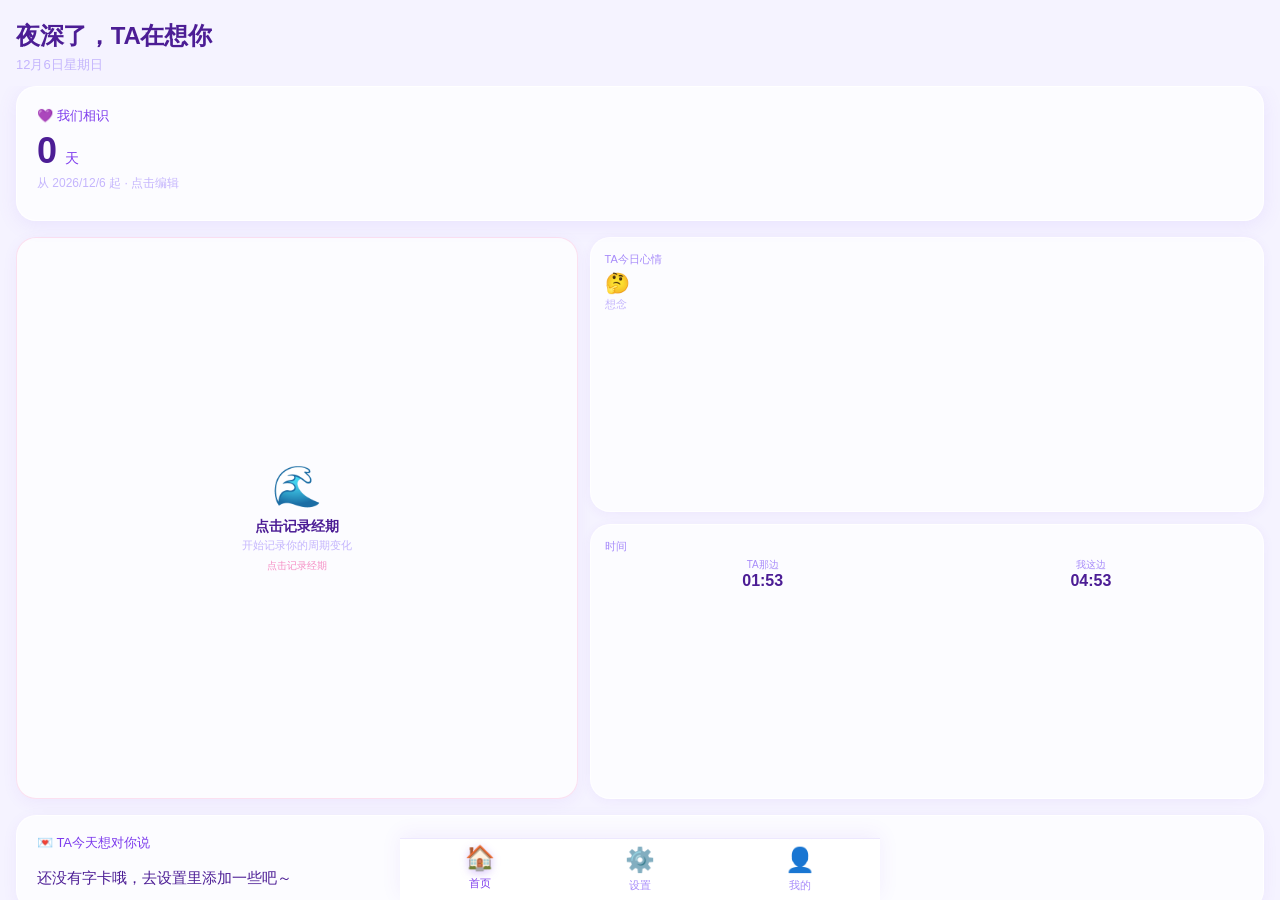
==== commit 42022a35: "Add files via upload" ====
--- a/index.html
+++ b/index.html
@@ -1,6294 +1,49943 @@
 <!DOCTYPE html>
-<html lang="zh-CN" data-theme="light" data-color-theme="black-white">
+<html lang="zh-CN">
 <head>
-    <meta charset="UTF-8">
-    <meta name="viewport" content="width=device-width, initial-scale=1.0, maximum-scale=1.0, user-scalable=no">
-    <meta name="mobile-web-app-capable" content="yes">
-    <meta name="apple-mobile-web-app-capable" content="yes">
-    <meta name="apple-mobile-web-app-status-bar-style" content="black-translucent">
-    <meta name="theme-color" content="#000000">
-
-    <title>传讯</title>
-    <link rel="preconnect" href="https://fonts.loli.net" crossorigin>
-    <link href="https://fonts.loli.net/css2?family=Noto+Serif+SC:wght@400;500;600&family=Nunito:wght@400;500;600;700;800&display=swap" rel="stylesheet" onerror="this.onerror=null;this.href='https://fonts.googleapis.com/css2?family=Noto+Serif+SC:wght@400;500;600&family=Nunito:wght@400;500;600;700;800&display=swap'">
-    <link rel="stylesheet" href="https://cdn.bootcdn.net/ajax/libs/font-awesome/6.4.0/css/all.min.css" onerror="this.onerror=null;this.href='https://cdnjs.cloudflare.com/ajax/libs/font-awesome/6.4.0/css/all.min.css'">
-    <link rel="stylesheet" href="css/shop.css">
-    <link rel="icon" type="image/png" sizes="192x192" href="https://file.youtochat.com/images/20260216/1771224856844_qdqqd.jpeg">
-    <link rel="apple-touch-icon" href="https://file.youtochat.com/images/20260216/1771224856844_qdqqd.jpeg">
-    <meta name="apple-mobile-web-app-title" content="ʚ𝑳𝑶𝑽𝑬ɞ">
-    <script>
-        // 确保 applyTheme 可用
-        window.applyTheme = window.applyTheme || function(name) {
-            console.log('applyTheme called:', name);
-            if (window.homeApplyTheme) window.homeApplyTheme(name);
-        };
-        // localforage 降级方案：如果 CDN 加载失败，使用 localStorage wrapper
-        window._localforageLoadTimeout = setTimeout(function() {
-            if (typeof localforage === 'undefined') {
-                console.warn('localforage CDN 加载超时，启用 localStorage 降级');
-                window.localforage = {
-                    getItem: function(k) { try { var v = localStorage.getItem(k); return v ? JSON.parse(v) : null; } catch(e) { return null; } },
-                    setItem: function(k, v) { try { localStorage.setItem(k, JSON.stringify(v)); } catch(e) {} },
-                    removeItem: function(k) { try { localStorage.removeItem(k); } catch(e) {} },
-                    keys: function() { return Promise.resolve([]); },
-                    length: function() { return Promise.resolve(0); }
-                };
-            }
-            if (typeof JSZip === 'undefined') {
-                console.warn('JSZip CDN 加载超时，备份导出功能不可用');
-                window.JSZip = null;
-            }
-            clearTimeout(window._localforageLoadTimeout);
-        }, 8000);
-    </script>
-
-    <script src="https://cdn.bootcdn.net/ajax/libs/localforage/1.10.0/localforage.min.js" onerror="console.warn('localforage bootcdn 加载失败，已启用降级')"></script>
-    <script src="https://cdn.bootcdn.net/ajax/libs/jszip/3.10.1/jszip.min.js" onerror="console.warn('JSZip bootcdn 加载失败，备份导出功能不可用')"></script>
-    <script>
-        // CDN 加载成功则清除超时
-        if (typeof localforage !== 'undefined' && typeof JSZip !== 'undefined') {
-            clearTimeout(window._localforageLoadTimeout);
-        }
-    </script>
-
-    <link rel="stylesheet" href="css/styles.css">
-    <link rel="stylesheet" href="css/diary.css">
-    <link rel="stylesheet" href="css/home.css">
-    <link rel="stylesheet" href="css/music-buddy.css">
-    <link rel="stylesheet" href="css/pet-style.css">
-    <link rel="stylesheet" href="css/moments.css">
-    <link rel="stylesheet" href="css/map.css">
-
-    <style id="css-live-preview-style">
-        /* 输入框样式 */
-        .input-area {
-            display: flex;
-            align-items: flex-end;
-            gap: 8px;
-            padding: 8px 12px;
-        }
-        .message-input {
-            flex: 1;
-            min-width: 0;
-            padding: 8px 14px;
-            border: 1px solid var(--border-color);
-            border-radius: 18px;
-            background: var(--primary-bg);
-            color: var(--text-primary);
-            font-size: 14px;
-            font-family: var(--font-family);
-            line-height: 1.4;
-            outline: none;
-            transition: border-color 0.2s, box-shadow 0.2s;
-            box-sizing: border-box;
-            white-space: pre-wrap;
-            word-wrap: break-word;
-            overflow-wrap: break-word;
-            word-break: break-all;
-            min-height: 36px;
-            max-height: 108px;
-            overflow-y: auto;
-            resize: none;
-        }
-        .message-input:focus {
-            border-color: var(--accent-color);
-            box-shadow: 0 0 0 2px rgba(var(--accent-color-rgb), 0.15);
-        }
-        /* TA的手机 */
-        .ta-phone-container {
-            position: fixed;
-            top: 0; left: 0; right: 0; bottom: 0;
-            background: var(--secondary-bg);
-            z-index: 100000;
-            display: flex;
-            flex-direction: column;
-        }
-        .ta-phone-header {
-            display: flex;
-            align-items: center;
-            justify-content: space-between;
-            padding: 12px 16px;
-            background: var(--primary-bg);
-            border-bottom: 1px solid var(--border-color);
-        }
-        .ta-phone-back {
-            background: none;
-            border: none;
-            color: var(--accent-color);
-            font-size: 0.9rem;
-            cursor: pointer;
-        }
-        .ta-phone-title {
-            font-weight: 700;
-            font-size: 1rem;
-        }
-        .ta-phone-desktop {
-            display: flex;
-            justify-content: center;
-            gap: 30px;
-            padding: 40px 20px;
-            flex-wrap: wrap;
-        }
-        .ta-phone-app {
-            display: flex;
-            flex-direction: column;
-            align-items: center;
-            gap: 8px;
-            cursor: pointer;
-        }
-        .ta-phone-app-icon {
-            width: 60px;
-            height: 60px;
-            border-radius: 14px;
-            display: flex;
-            align-items: center;
-            justify-content: center;
-            color: white;
-        }
-        .ta-phone-app-icon.green { background: #07c160; }
-        .ta-phone-app-icon.blue { background: #3b82f6; }
-        .ta-phone-app-icon.yellow { background: #f59e0b; }
-        .ta-phone-app-icon svg { width: 32px; height: 32px; }
-        .ta-phone-app-name {
-            font-size: 0.8rem;
-            color: var(--text);
-        }
-        .ta-phone-content {
-            flex: 1;
-            display: flex;
-            flex-direction: column;
-            overflow: hidden;
-        }
-        .ta-phone-tabs {
-            display: flex;
-            border-bottom: 1px solid var(--border-color);
-            background: var(--primary-bg);
-        }
-        .ta-phone-tab {
-            flex: 1;
-            padding: 12px;
-            background: none;
-            border: none;
-            color: var(--text-light);
-            font-size: 0.9rem;
-            cursor: pointer;
-            border-bottom: 2px solid transparent;
-        }
-        .ta-phone-tab.active {
-            color: var(--accent-color);
-            border-bottom-color: var(--accent-color);
-        }
-        .ta-phone-list {
-            flex: 1;
-            overflow-y: auto;
-            padding: 10px;
-        }
-        .ta-phone-item {
-            background: var(--primary-bg);
-            border-radius: 10px;
-            padding: 12px;
-            margin-bottom: 10px;
-            position: relative;
-        }
-        .ta-phone-item-time {
-            font-size: 0.75rem;
-            color: var(--text-light);
-            margin-bottom: 6px;
-        }
-        .ta-phone-item-text {
-            font-size: 0.9rem;
-            color: var(--text);
-            line-height: 1.5;
-            word-break: break-all;
-        }
-        .ta-phone-item-meta {
-            font-size: 0.75rem;
-            color: var(--text-light);
-            margin-top: 6px;
-        }
-        .ta-phone-item-delete {
-            position: absolute;
-            top: 8px;
-            right: 8px;
-            background: none;
-            border: none;
-            color: var(--text-light);
-            font-size: 0.8rem;
-            cursor: pointer;
-            opacity: 0.6;
-        }
-        .ta-phone-item-delete:hover {
-            opacity: 1;
-            color: #ef4444;
-        }
-        .ta-phone-empty {
-            text-align: center;
-            padding: 40px;
-            color: var(--text-light);
-            font-size: 0.9rem;
-        }
-
-    </style>
+<meta charset="UTF-8">
+<meta name="viewport" content="width=device-width, initial-scale=1.0, maximum-scale=1.0, user-scalable=no, viewport-fit=cover">
+<meta name="referrer" content="no-referrer">
+<title>梦角传讯</title>
+<style>
+
+
+  /* ========== 主题变量 - 梦幻星空版 ========== */
+  :root {
+    /* 背景渐变 - 更有层次感的梦幻紫 */
+    --bg-gradient-1: #f5f3ff;
+    --bg-gradient-2: #ede9fe;
+    --bg-gradient-3: #ddd6fe;
+    --bg-gradient-4: #c4b5fd;
+    
+    /* 文字颜色 */
+    --text-primary: #4c1d95;
+    --text-secondary: #7c3aed;
+    --text-tertiary: #a78bfa;
+    --text-muted: #c4b5fd;
+    
+    /* 卡片 - 增强玻璃拟态 */
+    --card-bg: rgba(255, 255, 255, 0.7);
+    --card-bg-solid: rgba(255, 255, 255, 0.85);
+    --card-border: rgba(255, 255, 255, 0.8);
+    --card-shadow: 0 8px 32px rgba(124, 58, 237, 0.1);
+    --card-shadow-hover: 0 12px 40px rgba(124, 58, 237, 0.15);
+    
+    /* 顶部/底部栏 */
+    --topbar-bg-1: rgba(255, 255, 255, 0.9);
+    --topbar-bg-2: rgba(255, 255, 255, 0.7);
+    --tabbar-bg: rgba(255, 255, 255, 0.85);
+    --tabbar-border: rgba(167, 139, 250, 0.2);
+    
+    /* 按钮 */
+    --icon-btn-bg: rgba(255, 255, 255, 0.7);
+    --icon-btn-border: rgba(255, 255, 255, 0.9);
+    
+    /* 聊天页面 */
+    --chat-page-bg: #f5f3ff;
+    
+    /* 输入框 */
+    --input-bg: rgba(255, 255, 255, 0.9);
+    --input-border: #e9d5ff;
+    
+    /* 气泡 */
+    --bubble-mine-bg-1: #a78bfa;
+    --bubble-mine-bg-2: #8b5cf6;
+    --bubble-mine-text: white;
+    --bubble-their-bg: rgba(255, 255, 255, 0.9);
+    --bubble-their-text: #4c1d95;
+    
+    /* 气泡美化（可自定义） */
+    --bubble-radius: 6px;
+    --bubble-radius-corner: 2px;
+    --bubble-opacity: 1;
+    
+    /* 弹窗 */
+    --bg-primary: #ffffff;
+    --modal-bg: rgba(255, 255, 255, 0.95);
+    --modal-overlay: rgba(91, 33, 182, 0.25);
+    
+    /* 强调色 */
+    --accent-pink: #f472b6;
+    --accent-blue: #60a5fa;
+    --accent-gold: #fbbf24;
+    --accent-green: #34d399;
+    
+    /* 高光 */
+    --highlight-bg: #fef3c7;
+    --highlight-text: #92400e;
+  }
+
+  body.dark-mode {
+    --bg-gradient-1: #0f0a1a;
+    --bg-gradient-2: #1a102e;
+    --bg-gradient-3: #2d1b4e;
+    --bg-gradient-4: #3d2066;
+    
+    --text-primary: #e0d7f5;
+    --text-secondary: #c4b5fd;
+    --text-tertiary: #a78bfa;
+    --text-muted: #6b5b95;
+    
+    --card-bg: rgba(45, 27, 78, 0.6);
+    --card-bg-solid: rgba(30, 16, 46, 0.8);
+    --card-border: rgba(167, 139, 250, 0.15);
+    --card-shadow: 0 8px 32px rgba(0, 0, 0, 0.3);
+    --card-shadow-hover: 0 12px 40px rgba(124, 58, 237, 0.2);
+    
+    --topbar-bg-1: rgba(15, 10, 26, 0.95);
+    --topbar-bg-2: rgba(15, 10, 26, 0.8);
+    --tabbar-bg: rgba(15, 10, 26, 0.9);
+    --tabbar-border: rgba(167, 139, 250, 0.1);
+    
+    --icon-btn-bg: rgba(45, 27, 78, 0.6);
+    --icon-btn-border: rgba(167, 139, 250, 0.2);
+    
+    --chat-page-bg: #0f0a1a;
+    --input-bg: rgba(45, 27, 78, 0.8);
+    --input-border: #4c3d6e;
+    
+    --bubble-mine-bg-1: #7c3aed;
+    --bubble-mine-bg-2: #6d28d9;
+    --bubble-mine-text: #f5f3ff;
+    --bubble-their-bg: rgba(45, 27, 78, 0.8);
+    --bubble-their-text: #e0d7f5;
+    
+    --bg-primary: #1a102e;
+    --modal-bg: rgba(15, 10, 26, 0.98);
+    --modal-overlay: rgba(0, 0, 0, 0.7);
+  }
+
+  /* ========== 主题系统 ========== */
+  
+  /* 深海夜 - 浅色 */
+  body.theme-deep-sea {
+    --bg-gradient-1: #eff6ff;
+    --bg-gradient-2: #dbeafe;
+    --bg-gradient-3: #bfdbfe;
+    --bg-gradient-4: #93c5fd;
+    --text-primary: #1e3a5f;
+    --text-secondary: #2563eb;
+    --text-tertiary: #60a5fa;
+    --text-muted: #93c5fd;
+    --card-bg: rgba(255, 255, 255, 0.72);
+    --card-bg-solid: rgba(255, 255, 255, 0.88);
+    --card-border: rgba(255, 255, 255, 0.85);
+    --card-shadow: 0 8px 32px rgba(37, 99, 235, 0.08);
+    --card-shadow-hover: 0 12px 40px rgba(37, 99, 235, 0.13);
+    --topbar-bg-1: rgba(255, 255, 255, 0.92);
+    --topbar-bg-2: rgba(255, 255, 255, 0.72);
+    --tabbar-bg: rgba(255, 255, 255, 0.88);
+    --tabbar-border: rgba(96, 165, 250, 0.2);
+    --icon-btn-bg: rgba(255, 255, 255, 0.72);
+    --icon-btn-border: rgba(255, 255, 255, 0.92);
+    --chat-page-bg: #eff6ff;
+    --input-bg: rgba(255, 255, 255, 0.92);
+    --input-border: #bfdbfe;
+    --bubble-mine-bg-1: #60a5fa;
+    --bubble-mine-bg-2: #3b82f6;
+    --bubble-mine-text: white;
+    --bubble-their-bg: rgba(255, 255, 255, 0.92);
+    --bubble-their-text: #1e3a5f;
+    --bg-primary: #ffffff;
+    --modal-bg: rgba(255, 255, 255, 0.96);
+    --modal-overlay: rgba(30, 64, 175, 0.22);
+    --accent-pink: #f472b6;
+    --accent-blue: #60a5fa;
+    --accent-gold: #fbbf24;
+    --accent-green: #34d399;
+    --highlight-bg: #dbeafe;
+    --highlight-text: #1e40af;
+  }
+  /* 深海夜 - 暗色 */
+  body.theme-deep-sea.dark-mode {
+    --bg-gradient-1: #0a1628;
+    --bg-gradient-2: #0f2040;
+    --bg-gradient-3: #162d5a;
+    --bg-gradient-4: #1e3a6e;
+    --text-primary: #dbeafe;
+    --text-secondary: #93c5fd;
+    --text-tertiary: #60a5fa;
+    --text-muted: #3b5998;
+    --card-bg: rgba(22, 45, 90, 0.55);
+    --card-bg-solid: rgba(15, 32, 64, 0.82);
+    --card-border: rgba(96, 165, 250, 0.12);
+    --card-shadow: 0 8px 32px rgba(0, 0, 0, 0.3);
+    --card-shadow-hover: 0 12px 40px rgba(59, 130, 246, 0.18);
+    --topbar-bg-1: rgba(10, 22, 40, 0.96);
+    --topbar-bg-2: rgba(10, 22, 40, 0.82);
+    --tabbar-bg: rgba(10, 22, 40, 0.92);
+    --tabbar-border: rgba(96, 165, 250, 0.1);
+    --icon-btn-bg: rgba(22, 45, 90, 0.6);
+    --icon-btn-border: rgba(96, 165, 250, 0.18);
+    --chat-page-bg: #0a1628;
+    --input-bg: rgba(22, 45, 90, 0.75);
+    --input-border: #1e3a6e;
+    --bubble-mine-bg-1: #2563eb;
+    --bubble-mine-bg-2: #1d4ed8;
+    --bubble-mine-text: #eff6ff;
+    --bubble-their-bg: rgba(22, 45, 90, 0.75);
+    --bubble-their-text: #dbeafe;
+    --bg-primary: #0f2040;
+    --modal-bg: rgba(10, 22, 40, 0.98);
+    --modal-overlay: rgba(0, 0, 0, 0.7);
+  }
+
+  /* 玫瑰 - 浅色 */
+  body.theme-rose {
+    --bg-gradient-1: #fff1f2;
+    --bg-gradient-2: #ffe4e6;
+    --bg-gradient-3: #fecdd3;
+    --bg-gradient-4: #fda4af;
+    --text-primary: #881337;
+    --text-secondary: #e11d48;
+    --text-tertiary: #fb7185;
+    --text-muted: #fda4af;
+    --card-bg: rgba(255, 255, 255, 0.72);
+    --card-bg-solid: rgba(255, 255, 255, 0.88);
+    --card-border: rgba(255, 255, 255, 0.85);
+    --card-shadow: 0 8px 32px rgba(225, 29, 72, 0.08);
+    --card-shadow-hover: 0 12px 40px rgba(225, 29, 72, 0.13);
+    --topbar-bg-1: rgba(255, 255, 255, 0.92);
+    --topbar-bg-2: rgba(255, 255, 255, 0.72);
+    --tabbar-bg: rgba(255, 255, 255, 0.88);
+    --tabbar-border: rgba(251, 113, 133, 0.2);
+    --icon-btn-bg: rgba(255, 255, 255, 0.72);
+    --icon-btn-border: rgba(255, 255, 255, 0.92);
+    --chat-page-bg: #fff1f2;
+    --input-bg: rgba(255, 255, 255, 0.92);
+    --input-border: #fecdd3;
+    --bubble-mine-bg-1: #fb7185;
+    --bubble-mine-bg-2: #f43f5e;
+    --bubble-mine-text: white;
+    --bubble-their-bg: rgba(255, 255, 255, 0.92);
+    --bubble-their-text: #881337;
+    --bg-primary: #ffffff;
+    --modal-bg: rgba(255, 255, 255, 0.96);
+    --modal-overlay: rgba(190, 18, 60, 0.2);
+    --accent-pink: #fb7185;
+    --accent-blue: #60a5fa;
+    --accent-gold: #fbbf24;
+    --accent-green: #34d399;
+    --highlight-bg: #ffe4e6;
+    --highlight-text: #9f1239;
+  }
+  /* 玫瑰 - 暗色 */
+  body.theme-rose.dark-mode {
+    --bg-gradient-1: #1a0a10;
+    --bg-gradient-2: #2d1018;
+    --bg-gradient-3: #4a1525;
+    --bg-gradient-4: #6b1a32;
+    --text-primary: #fecdd3;
+    --text-secondary: #fda4af;
+    --text-tertiary: #fb7185;
+    --text-muted: #8b3a50;
+    --card-bg: rgba(74, 21, 37, 0.55);
+    --card-bg-solid: rgba(45, 16, 24, 0.82);
+    --card-border: rgba(251, 113, 133, 0.12);
+    --card-shadow: 0 8px 32px rgba(0, 0, 0, 0.3);
+    --card-shadow-hover: 0 12px 40px rgba(244, 63, 94, 0.18);
+    --topbar-bg-1: rgba(26, 10, 16, 0.96);
+    --topbar-bg-2: rgba(26, 10, 16, 0.82);
+    --tabbar-bg: rgba(26, 10, 16, 0.92);
+    --tabbar-border: rgba(251, 113, 133, 0.1);
+    --icon-btn-bg: rgba(74, 21, 37, 0.6);
+    --icon-btn-border: rgba(251, 113, 133, 0.18);
+    --chat-page-bg: #1a0a10;
+    --input-bg: rgba(74, 21, 37, 0.75);
+    --input-border: #4a1525;
+    --bubble-mine-bg-1: #e11d48;
+    --bubble-mine-bg-2: #be123c;
+    --bubble-mine-text: #fff1f2;
+    --bubble-their-bg: rgba(74, 21, 37, 0.75);
+    --bubble-their-text: #fecdd3;
+    --bg-primary: #2d1018;
+    --modal-bg: rgba(26, 10, 16, 0.98);
+    --modal-overlay: rgba(0, 0, 0, 0.7);
+  }
+
+  /* 落日 - 浅色 */
+  body.theme-sunset {
+    --bg-gradient-1: #fffbeb;
+    --bg-gradient-2: #fef3c7;
+    --bg-gradient-3: #fde68a;
+    --bg-gradient-4: #fbbf24;
+    --text-primary: #78350f;
+    --text-secondary: #d97706;
+    --text-tertiary: #f59e0b;
+    --text-muted: #fbbf24;
+    --card-bg: rgba(255, 255, 255, 0.72);
+    --card-bg-solid: rgba(255, 255, 255, 0.88);
+    --card-border: rgba(255, 255, 255, 0.85);
+    --card-shadow: 0 8px 32px rgba(217, 119, 6, 0.08);
+    --card-shadow-hover: 0 12px 40px rgba(217, 119, 6, 0.13);
+    --topbar-bg-1: rgba(255, 255, 255, 0.92);
+    --topbar-bg-2: rgba(255, 255, 255, 0.72);
+    --tabbar-bg: rgba(255, 255, 255, 0.88);
+    --tabbar-border: rgba(245, 158, 11, 0.2);
+    --icon-btn-bg: rgba(255, 255, 255, 0.72);
+    --icon-btn-border: rgba(255, 255, 255, 0.92);
+    --chat-page-bg: #fffbeb;
+    --input-bg: rgba(255, 255, 255, 0.92);
+    --input-border: #fde68a;
+    --bubble-mine-bg-1: #fbbf24;
+    --bubble-mine-bg-2: #f59e0b;
+    --bubble-mine-text: #78350f;
+    --bubble-their-bg: rgba(255, 255, 255, 0.92);
+    --bubble-their-text: #78350f;
+    --bg-primary: #ffffff;
+    --modal-bg: rgba(255, 255, 255, 0.96);
+    --modal-overlay: rgba(180, 83, 9, 0.2);
+    --accent-pink: #fb7185;
+    --accent-blue: #38bdf8;
+    --accent-gold: #fbbf24;
+    --accent-green: #34d399;
+    --highlight-bg: #fef3c7;
+    --highlight-text: #92400e;
+  }
+  /* 落日 - 暗色 */
+  body.theme-sunset.dark-mode {
+    --bg-gradient-1: #1a0f05;
+    --bg-gradient-2: #2d1a08;
+    --bg-gradient-3: #4a2c0e;
+    --bg-gradient-4: #6b3a12;
+    --text-primary: #fef3c7;
+    --text-secondary: #fde68a;
+    --text-tertiary: #fbbf24;
+    --text-muted: #8b6914;
+    --card-bg: rgba(74, 44, 14, 0.55);
+    --card-bg-solid: rgba(45, 26, 8, 0.82);
+    --card-border: rgba(251, 191, 36, 0.12);
+    --card-shadow: 0 8px 32px rgba(0, 0, 0, 0.3);
+    --card-shadow-hover: 0 12px 40px rgba(245, 158, 11, 0.18);
+    --topbar-bg-1: rgba(26, 15, 5, 0.96);
+    --topbar-bg-2: rgba(26, 15, 5, 0.82);
+    --tabbar-bg: rgba(26, 15, 5, 0.92);
+    --tabbar-border: rgba(251, 191, 36, 0.1);
+    --icon-btn-bg: rgba(74, 44, 14, 0.6);
+    --icon-btn-border: rgba(251, 191, 36, 0.18);
+    --chat-page-bg: #1a0f05;
+    --input-bg: rgba(74, 44, 14, 0.75);
+    --input-border: #4a2c0e;
+    --bubble-mine-bg-1: #d97706;
+    --bubble-mine-bg-2: #b45309;
+    --bubble-mine-text: #fffbeb;
+    --bubble-their-bg: rgba(74, 44, 14, 0.75);
+    --bubble-their-text: #fef3c7;
+    --bg-primary: #2d1a08;
+    --modal-bg: rgba(26, 15, 5, 0.98);
+    --modal-overlay: rgba(0, 0, 0, 0.7);
+  }
+
+  /* 暗夜剧场 - 浅色（这个主题浅色偏灰白+酒红点缀） */
+  body.theme-theater {
+    --bg-gradient-1: #faf5f5;
+    --bg-gradient-2: #f5eded;
+    --bg-gradient-3: #e8d5d5;
+    --bg-gradient-4: #d4a0a0;
+    --text-primary: #3b1a1a;
+    --text-secondary: #8b2252;
+    --text-tertiary: #c24a6a;
+    --text-muted: #d4a0a0;
+    --card-bg: rgba(255, 255, 255, 0.72);
+    --card-bg-solid: rgba(255, 255, 255, 0.88);
+    --card-border: rgba(255, 255, 255, 0.85);
+    --card-shadow: 0 8px 32px rgba(139, 34, 82, 0.08);
+    --card-shadow-hover: 0 12px 40px rgba(139, 34, 82, 0.13);
+    --topbar-bg-1: rgba(255, 255, 255, 0.92);
+    --topbar-bg-2: rgba(255, 255, 255, 0.72);
+    --tabbar-bg: rgba(255, 255, 255, 0.88);
+    --tabbar-border: rgba(139, 34, 82, 0.15);
+    --icon-btn-bg: rgba(255, 255, 255, 0.72);
+    --icon-btn-border: rgba(255, 255, 255, 0.92);
+    --chat-page-bg: #faf5f5;
+    --input-bg: rgba(255, 255, 255, 0.92);
+    --input-border: #e8d5d5;
+    --bubble-mine-bg-1: #8b2252;
+    --bubble-mine-bg-2: #722040;
+    --bubble-mine-text: #fff5f5;
+    --bubble-their-bg: rgba(255, 255, 255, 0.92);
+    --bubble-their-text: #3b1a1a;
+    --bg-primary: #ffffff;
+    --modal-bg: rgba(255, 255, 255, 0.96);
+    --modal-overlay: rgba(59, 26, 26, 0.22);
+    --accent-pink: #c24a6a;
+    --accent-blue: #60a5fa;
+    --accent-gold: #d4a030;
+    --accent-green: #34d399;
+    --highlight-bg: #f5eded;
+    --highlight-text: #722040;
+  }
+  /* 暗夜剧场 - 暗色（核心：黑+酒红+金） */
+  body.theme-theater.dark-mode {
+    --bg-gradient-1: #0a0a0a;
+    --bg-gradient-2: #151010;
+    --bg-gradient-3: #1f1418;
+    --bg-gradient-4: #2d1a20;
+    --text-primary: #f5e6e8;
+    --text-secondary: #d4a0a0;
+    --text-tertiary: #c24a6a;
+    --text-muted: #5a3040;
+    --card-bg: rgba(45, 26, 32, 0.6);
+    --card-bg-solid: rgba(20, 12, 15, 0.85);
+    --card-border: rgba(139, 34, 82, 0.18);
+    --card-shadow: 0 8px 32px rgba(0, 0, 0, 0.4);
+    --card-shadow-hover: 0 12px 40px rgba(139, 34, 82, 0.2);
+    --topbar-bg-1: rgba(10, 10, 10, 0.96);
+    --topbar-bg-2: rgba(10, 10, 10, 0.82);
+    --tabbar-bg: rgba(10, 10, 10, 0.92);
+    --tabbar-border: rgba(139, 34, 82, 0.12);
+    --icon-btn-bg: rgba(45, 26, 32, 0.6);
+    --icon-btn-border: rgba(139, 34, 82, 0.2);
+    --chat-page-bg: #0a0a0a;
+    --input-bg: rgba(45, 26, 32, 0.75);
+    --input-border: #2d1a20;
+    --bubble-mine-bg-1: #8b2252;
+    --bubble-mine-bg-2: #722040;
+    --bubble-mine-text: #f5e6e8;
+    --bubble-their-bg: rgba(45, 26, 32, 0.75);
+    --bubble-their-text: #f5e6e8;
+    --bg-primary: #151010;
+    --modal-bg: rgba(10, 10, 10, 0.98);
+    --modal-overlay: rgba(0, 0, 0, 0.75);
+    --accent-pink: #c24a6a;
+    --accent-blue: #60a5fa;
+    --accent-gold: #d4a030;
+    --accent-green: #34d399;
+  }
+
+  /* 薄荷 - 浅色 */
+  body.theme-mint {
+    --bg-gradient-1: #f0fdfa;
+    --bg-gradient-2: #ccfbf1;
+    --bg-gradient-3: #99f6e4;
+    --bg-gradient-4: #5eead4;
+    --text-primary: #134e4a;
+    --text-secondary: #0d9488;
+    --text-tertiary: #2dd4bf;
+    --text-muted: #99f6e4;
+    --card-bg: rgba(255, 255, 255, 0.72);
+    --card-bg-solid: rgba(255, 255, 255, 0.88);
+    --card-border: rgba(255, 255, 255, 0.85);
+    --card-shadow: 0 8px 32px rgba(13, 148, 136, 0.08);
+    --card-shadow-hover: 0 12px 40px rgba(13, 148, 136, 0.13);
+    --topbar-bg-1: rgba(255, 255, 255, 0.92);
+    --topbar-bg-2: rgba(255, 255, 255, 0.72);
+    --tabbar-bg: rgba(255, 255, 255, 0.88);
+    --tabbar-border: rgba(45, 212, 191, 0.2);
+    --icon-btn-bg: rgba(255, 255, 255, 0.72);
+    --icon-btn-border: rgba(255, 255, 255, 0.92);
+    --chat-page-bg: #f0fdfa;
+    --input-bg: rgba(255, 255, 255, 0.92);
+    --input-border: #ccfbf1;
+    --bubble-mine-bg-1: #2dd4bf;
+    --bubble-mine-bg-2: #14b8a6;
+    --bubble-mine-text: #042f2e;
+    --bubble-their-bg: rgba(255, 255, 255, 0.92);
+    --bubble-their-text: #134e4a;
+    --bg-primary: #ffffff;
+    --modal-bg: rgba(255, 255, 255, 0.96);
+    --modal-overlay: rgba(15, 118, 110, 0.2);
+    --accent-pink: #fb7185;
+    --accent-blue: #22d3ee;
+    --accent-gold: #fbbf24;
+    --accent-green: #34d399;
+    --highlight-bg: #ccfbf1;
+    --highlight-text: #115e59;
+  }
+  /* 薄荷 - 暗色 */
+  body.theme-mint.dark-mode {
+    --bg-gradient-1: #042f2e;
+    --bg-gradient-2: #064e4a;
+    --bg-gradient-3: #0a6b64;
+    --bg-gradient-4: #0d8b80;
+    --text-primary: #ccfbf1;
+    --text-secondary: #99f6e4;
+    --text-tertiary: #5eead4;
+    --text-muted: #1a6b64;
+    --card-bg: rgba(10, 107, 100, 0.5);
+    --card-bg-solid: rgba(6, 78, 74, 0.8);
+    --card-border: rgba(45, 212, 191, 0.12);
+    --card-shadow: 0 8px 32px rgba(0, 0, 0, 0.3);
+    --card-shadow-hover: 0 12px 40px rgba(20, 184, 166, 0.18);
+    --topbar-bg-1: rgba(4, 47, 46, 0.96);
+    --topbar-bg-2: rgba(4, 47, 46, 0.82);
+    --tabbar-bg: rgba(4, 47, 46, 0.92);
+    --tabbar-border: rgba(45, 212, 191, 0.1);
+    --icon-btn-bg: rgba(10, 107, 100, 0.6);
+    --icon-btn-border: rgba(45, 212, 191, 0.18);
+    --chat-page-bg: #042f2e;
+    --input-bg: rgba(10, 107, 100, 0.75);
+    --input-border: #0a6b64;
+    --bubble-mine-bg-1: #0d9488;
+    --bubble-mine-bg-2: #0f766e;
+    --bubble-mine-text: #f0fdfa;
+    --bubble-their-bg: rgba(10, 107, 100, 0.75);
+    --bubble-their-text: #ccfbf1;
+    --bg-primary: #064e4a;
+    --modal-bg: rgba(4, 47, 46, 0.98);
+    --modal-overlay: rgba(0, 0, 0, 0.7);
+  }
+
+  /* 主题选择器样式 */
+  .theme-picker-grid {
+    display: grid;
+    grid-template-columns: repeat(3, 1fr);
+    gap: 10px;
+    padding: 4px 0;
+  }
+  .theme-option {
+    display: flex;
+    flex-direction: column;
+    align-items: center;
+    gap: 6px;
+    padding: 10px 6px;
+    border-radius: 12px;
+    border: 2px solid transparent;
+    cursor: pointer;
+    transition: all 0.2s ease;
+    background: var(--card-bg);
+  }
+  .theme-option:active { transform: scale(0.95); }
+  .theme-option.active {
+    border-color: var(--text-secondary);
+    box-shadow: 0 0 0 2px var(--text-tertiary);
+  }
+  .theme-swatch {
+    width: 32px;
+    height: 32px;
+    border-radius: 50%;
+    box-shadow: 0 2px 8px rgba(0,0,0,0.12);
+  }
+  .theme-label {
+    font-size: 10px;
+    color: var(--text-secondary);
+    text-align: center;
+    white-space: nowrap;
+  }
+
+  * { margin: 0; padding: 0; box-sizing: border-box; -webkit-tap-highlight-color: transparent; }
+  
+  body {
+    font-family: -apple-system, BlinkMacSystemFont, "PingFang SC", "Microsoft YaHei", sans-serif;
+    background: var(--chat-page-bg);
+    min-height: 100vh;
+    color: var(--text-primary);
+    overflow-x: hidden;
+    font-size: 14px;
+    position: relative;
+  }
+  
+  
+  
+  
+  
+  
+  }
+  
+  
+
+  #app {
+    max-width: 480px;
+    margin: 0 auto;
+    min-height: 100vh;
+    position: relative;
+    padding-bottom: 70px;
+    z-index: 1;
+  }
+
+
+  /* ========== 新消息弹窗 - 升级玻璃质感 ========== */
+  .new-msg-popup {
+    position: fixed;
+    top: calc(12px + env(safe-area-inset-top));
+    left: 50%;
+    transform: translateX(-50%) translateY(-150px);
+    width: calc(100% - 24px);
+    max-width: 440px;
+    background: var(--card-bg);
+    backdrop-filter: blur(4px);
+    -webkit-backdrop-filter: blur(4px);
+    border: 1px solid var(--card-border);
+    border-radius: 18px;
+    padding: 12px 14px;
+    display: flex;
+    align-items: center;
+    gap: 12px;
+    cursor: pointer;
+    z-index: 9999;
+    box-shadow: 0 12px 40px rgba(124, 58, 237, 0.2), 0 4px 12px rgba(124, 58, 237, 0.1);
+    opacity: 0;
+    transition: all 0.5s cubic-bezier(0.34, 1.56, 0.64, 1);
+    pointer-events: none;
+    user-select: none;
+    -webkit-user-select: none;
+  }
+  .new-msg-popup::before {
+    content: '';
+    position: absolute;
+    top: 0;
+    left: 0;
+    right: 0;
+    height: 1px;
+    background: linear-gradient(90deg, transparent, rgba(255, 255, 255, 0.8), transparent);
+    border-radius: 18px 18px 0 0;
+  }
+  .new-msg-popup.show {
+    opacity: 1;
+    transform: translateX(-50%) translateY(0);
+    pointer-events: auto;
+  }
+  .new-msg-avatar {
+    width: 44px;
+    height: 44px;
+    border-radius: 50%;
+    background: linear-gradient(135deg, #c4b5fd, #a78bfa);
+    display: flex;
+    align-items: center;
+    justify-content: center;
+    color: white;
+    font-weight: 600;
+    font-size: 16px;
+    overflow: hidden;
+    flex-shrink: 0;
+    box-shadow: 0 2px 8px rgba(167, 139, 250, 0.3);
+  }
+  .new-msg-avatar.group {
+    background: linear-gradient(135deg, #f9a8d4, #f472b6);
+    box-shadow: 0 2px 8px rgba(244, 114, 182, 0.3);
+  }
+  .new-msg-avatar img {
+    width: 100%;
+    height: 100%;
+    object-fit: cover;
+  }
+  .new-msg-content {
+    flex: 1;
+    min-width: 0;
+  }
+  .new-msg-name {
+    font-size: 14px;
+    font-weight: 600;
+    color: var(--text-primary);
+    margin-bottom: 2px;
+    display: flex;
+    align-items: center;
+    gap: 6px;
+  }
+  .new-msg-badge {
+    background: linear-gradient(135deg, #f472b6, #ec4899);
+    color: white;
+    font-size: 10px;
+    padding: 2px 8px;
+    border-radius: 10px;
+    line-height: 1.4;
+    font-weight: 500;
+    box-shadow: 0 2px 6px rgba(244, 114, 182, 0.3);
+  }
+  .new-msg-text {
+    font-size: 12px;
+    color: var(--text-secondary);
+    white-space: nowrap;
+    overflow: hidden;
+    text-overflow: ellipsis;
+    line-height: 1.5;
+  }
+  .new-msg-close {
+    color: var(--text-muted);
+    font-size: 18px;
+    padding: 4px;
+    cursor: pointer;
+    flex-shrink: 0;
+    line-height: 1;
+    transition: color 0.2s;
+  }
+  .new-msg-close:active { color: var(--text-secondary); }
+
+  /* ========== 长按菜单 ========== */
+  .context-menu {
+    position: fixed;
+    background: var(--modal-bg);
+    border-radius: 14px;
+    box-shadow: 0 8px 32px rgba(0, 0, 0, 0.15), 0 2px 8px rgba(0, 0, 0, 0.1);
+    padding: 8px;
+    z-index: 1000;
+    min-width: 140px;
+    border: 1px solid var(--card-border);
+    display: none;
+    backdrop-filter: blur(8px);
+    -webkit-backdrop-filter: blur(8px);
+  }
+  .context-menu.active { display: block; animation: menuFadeIn 0.2s cubic-bezier(0.34, 1.56, 0.64, 1); }
+  @keyframes menuFadeIn {
+    from { opacity: 0; transform: scale(0.9); }
+    to { opacity: 1; transform: scale(1); }
+  }
+  .context-menu-item {
+    padding: 12px 16px;
+    font-size: 14px;
+    color: var(--text-primary);
+    cursor: pointer;
+    border-radius: 10px;
+    display: flex;
+    align-items: center;
+    gap: 12px;
+    transition: all 0.15s;
+  }
+  .context-menu-item:active { background: var(--card-bg); transform: scale(0.98); }
+  .context-menu-item.danger { color: #ef4444; }
+  .context-menu-item .menu-icon { font-size: 16px; width: 20px; text-align: center; }
+  .context-menu-divider {
+    height: 1px;
+    background: var(--card-border);
+    margin: 6px 0;
+  }
+  
+  /* 页面切换 - 平缓淡入 */
+  .page { 
+    display: none; 
+    min-height: 100vh; 
+    height: 100vh;
+    overflow: hidden;
+  }
+  .page.active { 
+    display: flex; 
+    flex-direction: column; 
+    animation: fadeIn 0.2s ease;
+  }
+  @keyframes fadeIn {
+    from { opacity: 0; }
+    to { opacity: 1; }
+  }
+  
+  /* 消息列表页布局 */
+  #page-messages {
+    padding-bottom: 70px;
+  }
+  .chat-list { 
+    flex: 1; 
+    padding: 10px 14px; 
+    overflow-y: auto;
+    min-height: 0;
+    -webkit-overflow-scrolling: touch;
+  }
+
+  /* 底部导航 - 升级玻璃质感 */
+  .tab-bar {
+    position: fixed;
+    bottom: 0;
+    left: 50%;
+    transform: translateX(-50%);
+    width: 100%;
+    max-width: 480px;
+    height: 62px;
+    background: var(--tabbar-bg);
+    backdrop-filter: blur(4px);
+    -webkit-backdrop-filter: blur(4px);
+    border-top: 1px solid var(--tabbar-border);
+    display: flex;
+    z-index: 100;
+    padding-bottom: env(safe-area-inset-bottom);
+    box-shadow: 0 -4px 20px rgba(124, 58, 237, 0.08);
+  }
+  .tab-bar::before {
+    content: '';
+    position: absolute;
+    top: 0;
+    left: 0;
+    right: 0;
+    height: 1px;
+    background: linear-gradient(90deg, transparent, rgba(255, 255, 255, 0.6), transparent);
+  }
+  .tab-item {
+    flex: 1;
+    display: flex;
+    flex-direction: column;
+    align-items: center;
+    justify-content: center;
+    gap: 4px;
+    cursor: pointer;
+    color: var(--text-tertiary);
+    transition: all 0.3s cubic-bezier(0.34, 1.56, 0.64, 1);
+    font-size: 11px;
+    position: relative;
+  }
+  .tab-item.active { 
+    color: var(--text-secondary);
+    transform: translateY(-2px);
+  }
+  .tab-item.active .tab-icon {
+    filter: drop-shadow(0 2px 4px rgba(124, 58, 237, 0.3));
+  }
+  .tab-icon { 
+    font-size: 24px; 
+    transition: all 0.3s cubic-bezier(0.34, 1.56, 0.64, 1);
+  }
+  .tab-item:active .tab-icon { transform: scale(0.9); }
+
+  /* 顶部栏 - 增强玻璃质感 */
+  .top-bar {
+    display: flex;
+    align-items: center;
+    justify-content: space-between;
+    padding: 16px;
+    padding-top: calc(16px + env(safe-area-inset-top));
+    position: sticky;
+    top: 0;
+    z-index: 50;
+    background: linear-gradient(180deg, var(--topbar-bg-1) 0%, var(--topbar-bg-2) 70%, transparent 100%);
+    backdrop-filter: blur(6px);
+    -webkit-backdrop-filter: blur(6px);
+  }
+  .top-bar-title {
+    font-size: 18px;
+    font-weight: 700;
+    color: var(--text-primary);
+    letter-spacing: 0.3px;
+  }
+  .icon-btn {
+    width: 38px;
+    height: 38px;
+    border-radius: 12px;
+    background: var(--icon-btn-bg);
+    border: 1px solid var(--icon-btn-border);
+    display: flex;
+    align-items: center;
+    justify-content: center;
+    cursor: pointer;
+    font-size: 18px;
+    transition: all 0.2s cubic-bezier(0.34, 1.56, 0.64, 1);
+    color: var(--text-secondary);
+    box-shadow: 0 2px 8px rgba(124, 58, 237, 0.1);
+  }
+  .icon-btn:active { transform: scale(0.92); box-shadow: 0 1px 4px rgba(124, 58, 237, 0.1); }
+  .icon-btn.primary {
+    background: linear-gradient(135deg, var(--bubble-mine-bg-1) 0%, var(--bubble-mine-bg-2) 100%);
+    color: var(--bubble-mine-text);
+    border: none;
+    box-shadow: 0 4px 12px rgba(139, 92, 246, 0.3);
+  }
+  .icon-btn.primary:active { box-shadow: 0 2px 6px rgba(139, 92, 246, 0.2); }
+
+  /* ========== 消息列表页 ========== */
+  .chat-item {
+    display: flex;
+    align-items: center;
+    gap: 12px;
+    padding: 14px 16px;
+    border-radius: 16px;
+    cursor: pointer;
+    transition: all 0.25s cubic-bezier(0.34, 1.56, 0.64, 1);
+    margin-bottom: 10px;
+    background: var(--card-bg);
+    backdrop-filter: blur(6px);
+    -webkit-backdrop-filter: blur(6px);
+    border: 1px solid var(--card-border);
+    box-shadow: var(--card-shadow);
+    position: relative;
+    overflow: hidden;
+  }
+  .chat-item::before {
+    content: '';
+    position: absolute;
+    top: 0;
+    left: 0;
+    right: 0;
+    height: 1px;
+    background: linear-gradient(90deg, transparent, rgba(255, 255, 255, 0.6), transparent);
+  }
+  .chat-item:active { 
+    transform: scale(0.98) translateY(1px); 
+    background: var(--card-bg-solid);
+    box-shadow: 0 4px 16px rgba(124, 58, 237, 0.08);
+  }
+  .chat-avatar {
+    width: 50px;
+    height: 50px;
+    border-radius: 50%;
+    object-fit: cover;
+    background: linear-gradient(135deg, #c4b5fd, #a78bfa);
+    flex-shrink: 0;
+    display: flex;
+    align-items: center;
+    justify-content: center;
+    color: white;
+    font-weight: 600;
+    font-size: 18px;
+    position: relative;
+    overflow: hidden;
+    box-shadow: 0 4px 12px rgba(167, 139, 250, 0.25);
+  }
+  .chat-avatar.group {
+    background: linear-gradient(135deg, #f9a8d4, #f472b6);
+    box-shadow: 0 4px 12px rgba(244, 114, 182, 0.25);
+  }
+  .chat-avatar img {
+    width: 100%;
+    height: 100%;
+    object-fit: cover;
+  }
+  .chat-item-content { flex: 1; min-width: 0; }
+  .chat-item-name {
+    font-size: 15px;
+    font-weight: 600;
+    color: var(--text-primary);
+    margin-bottom: 4px;
+    display: flex;
+    align-items: center;
+    gap: 6px;
+  }
+  .chat-item-preview {
+    font-size: 13px;
+    color: var(--text-secondary);
+    opacity: 0.85;
+    white-space: nowrap;
+    overflow: hidden;
+    text-overflow: ellipsis;
+    line-height: 1.4;
+  }
+  .chat-item-time {
+    font-size: 11px;
+    color: var(--text-muted);
+    flex-shrink: 0;
+    align-self: flex-start;
+    padding-top: 4px;
+  }
+  .unread-badge {
+    background: linear-gradient(135deg, #f472b6, #ec4899);
+    color: white;
+    font-size: 10px;
+    padding: 2px 8px;
+    border-radius: 10px;
+    min-width: 18px;
+    text-align: center;
+    font-weight: 600;
+    box-shadow: 0 2px 6px rgba(244, 114, 182, 0.3);
+  }
+  .group-tag {
+    font-size: 10px;
+    padding: 2px 8px;
+    background: rgba(244, 114, 182, 0.15);
+    color: var(--accent-pink);
+    border-radius: 8px;
+    font-weight: 500;
+  }
+
+  /* ========== 聊天页面 - 梦幻风格 ========== */
+  .chat-page {
+    display: none;
+    position: fixed;
+    top: 0; left: 0; right: 0;
+    bottom: 0;
+    z-index: 200;
+    flex-direction: column;
+    background-size: cover;
+    background-position: center;
+    background-color: var(--chat-page-bg);
+  }
+  .chat-page.active { display: flex; animation: slideInRight 0.35s cubic-bezier(0.34, 1.56, 0.64, 1); }
+  @keyframes slideInRight {
+    from { opacity: 0; transform: translateX(20px); }
+    to { opacity: 1; transform: translateX(0); }
+  }
+  .chat-page::before {
+    content: '';
+    position: absolute;
+    top: 0; left: 0; right: 0; bottom: 0;
+    background: var(--chat-page-bg);
+    z-index: 0;
+  }
+  /* 键盘弹起时防止底部露出紫色背景 */
+  .chat-page {
+    background-color: var(--chat-page-bg) !important;
+  }
+  /* ===== 微信风格聊天顶部栏 - 纯白色 ===== */
+  .chat-header {
+    display: flex;
+    align-items: center;
+    padding: 0 4px;
+    padding-top: calc(8px + env(safe-area-inset-top));
+    height: calc(44px + env(safe-area-inset-top));
+    background: var(--bg-primary);
+    border-bottom: 1px solid var(--tabbar-border);
+    position: relative;
+    z-index: 1;
+  }
+  .chat-header-back {
+    font-size: 28px;
+    color: var(--text-primary);
+    cursor: pointer;
+    padding: 4px 8px;
+    flex-shrink: 0;
+    line-height: 1;
+    user-select: none;
+  }
+  .chat-header-back:active { opacity: 0.5; }
+  .chat-header-title-wrap {
+    flex: 1;
+    text-align: center;
+    min-width: 0;
+  }
+  .chat-header-name {
+    font-size: 17px;
+    font-weight: 600;
+    color: #000000;
+    white-space: nowrap;
+    overflow: hidden;
+    text-overflow: ellipsis;
+  }
+  .chat-header-status { display: none; }
+  .chat-header-status.typing { display: inline; }
+  
+  /* 微信风格：名字处显示正在输入 */
+  .chat-header-name.typing {
+    font-size: 17px;
+    font-weight: 400;
+    color: #000000;
+  }
+  .chat-header-name.typing .typing-dots {
+    display: inline-block;
+    margin-left: 2px;
+  }
+  .chat-header-name.typing .typing-dots span {
+    display: inline-block;
+    width: 4px;
+    height: 4px;
+    background-color: #999;
+    border-radius: 50%;
+    margin: 0 1px;
+    vertical-align: middle;
+    animation: typingDotBounce 1.4s infinite ease-in-out both;
+  }
+  .chat-header-name.typing .typing-dots span:nth-child(1) { animation-delay: -0.32s; }
+  .chat-header-name.typing .typing-dots span:nth-child(2) { animation-delay: -0.16s; }
+  .chat-header-name.typing .typing-dots span:nth-child(3) { animation-delay: 0s; }
+  
+  @keyframes typingDotBounce {
+    0%, 80%, 100% { transform: scale(0.6); opacity: 0.5; }
+    40% { transform: scale(1); opacity: 1; }
+  }
+  .chat-header-more {
+    font-size: 20px;
+    color: var(--text-primary);
+    cursor: pointer;
+    padding: 4px 12px;
+    flex-shrink: 0;
+    letter-spacing: 2px;
+    font-weight: bold;
+    user-select: none;
+  }
+  .chat-header-more:active { opacity: 0.5; }
+  .chat-header-avatar, .chat-header-info { display: none; }
+  @keyframes typingPulse {
+    0%, 100% { opacity: 1; }
+    50% { opacity: 0.5; }
+  }
+
+  .chat-messages {
+    flex: 1;
+    overflow-y: auto;
+    padding: 12px 0;
+    display: flex;
+    flex-direction: column;
+    gap: 0;
+    position: relative;
+    z-index: 1;
+    background-color: transparent;
+  }
+
+  /* 戳一戳按钮（放在输入行内） */
+  .poke-btn {
+    width: 30px;
+    height: 30px;
+    border-radius: 0;
+    border: none;
+    background: transparent;
+    cursor: pointer;
+    display: flex;
+    align-items: center;
+    justify-content: center;
+    transition: opacity 0.15s;
+    flex-shrink: 0;
+    color: #000000;
+    line-height: 1;
+    padding: 0;
+  }
+  .poke-btn:active { opacity: 0.5; }
+  .poke-btn.poking {
+    animation: pokeShake 0.5s ease;
+  }
+  .poke-btn.loading .poke-btn-icon {
+    animation: pokeSpin 1s linear infinite;
+  }
+  @keyframes pokeShake {
+    0%, 100% { transform: translateX(0); }
+    20% { transform: translateX(-2px) rotate(-3deg); }
+    40% { transform: translateX(2px) rotate(3deg); }
+    60% { transform: translateX(-1px) rotate(-2deg); }
+    80% { transform: translateX(1px) rotate(2deg); }
+  }
+  @keyframes pokeSpin {
+    from { transform: rotate(0deg); }
+    to { transform: rotate(360deg); }
+  }
+  .poke-btn-icon {
+    font-size: 18px;
+    line-height: 1;
+  }
+  /* ===== 微信风格消息气泡 ===== */
+  .msg-row {
+    display: flex;
+    gap: 4px;
+    align-items: flex-start;
+    max-width: 100%;
+    padding: 2px 12px;
+    margin-bottom: 2px;
+  }
+  .msg-row.mine {
+    flex-direction: row-reverse;
+  }
+  .msg-avatar-small {
+    width: 40px;
+    height: 40px;
+    border-radius: 50%;
+    flex-shrink: 0;
+    display: flex;
+    align-items: center;
+    justify-content: center;
+    overflow: hidden;
+    font-size: 14px;
+    font-weight: 600;
+    background: var(--highlight-bg);
+  }
+  .msg-avatar-small img { width: 100%; height: 100%; object-fit: cover; }
+  .avatar-frame-wrap {
+    position: relative;
+    width: 40px;
+    height: 40px;
+    flex-shrink: 0;
+    overflow: visible;
+  }
+  .avatar-frame-wrap .msg-avatar-small {
+    width: 40px;
+    height: 40px;
+    margin: 0;
+    position: relative;
+    z-index: 1;
+  }
+  .avatar-frame-overlay {
+    position: absolute;
+    pointer-events: none;
+    z-index: 2;
+    object-fit: contain;
+  }
+  /* 优化版：用 ::after 伪元素替代 <img> 覆盖层，减少 DOM 节点 */
+  .avatar-frame-wrap.frame-preload::after {
+    content: '';
+    position: absolute;
+    pointer-events: none;
+    z-index: 2;
+    background-image: var(--frame-bg);
+    background-size: 100% 100%;
+    background-repeat: no-repeat;
+    background-position: var(--frame-bg-pos, center);
+    width: var(--frame-w, 40px);
+    height: var(--frame-h, 40px);
+    left: var(--frame-left, 0px);
+    top: var(--frame-top, 0px);
+    will-change: transform;
+  }
+  .mask-adjust-modal {
+    position: fixed; top:0; left:0; width:100%; height:100%;
+    background: rgba(0,0,0,0.85); z-index: 10000;
+    display: flex; flex-direction: column; align-items: center; justify-content: center;
+    padding: 20px; box-sizing: border-box;
+  }
+  .mask-adjust-canvas { border-radius: 12px; touch-action: none; cursor: grab; }
+  .mask-adjust-canvas:active { cursor: grabbing; }
+  .mask-adjust-hint { color: #fff; font-size: 14px; margin: 12px 0; text-align: center; }
+  .mask-adjust-btns { display: flex; gap: 16px; margin-top: 8px; }
+  .mask-adjust-btns button {
+    padding: 8px 24px; border-radius: 8px; border: none; font-size: 15px; cursor: pointer;
+  }
+  .mask-adjust-confirm { background: #07c160; color: #fff; }
+  .mask-adjust-cancel { background: #666; color: #fff; }
+  .msg-content-wrap {
+    max-width: 70%;
+    display: flex;
+    flex-direction: column;
+    gap: 4px;
+  }
+  .msg-bubble {
+    padding: 8px 12px;
+    border-radius: var(--bubble-radius, 6px);
+    font-size: 14px;
+    line-height: 1.5;
+    position: relative;
+    max-width: 100%;
+    white-space: normal;
+    word-wrap: break-word;
+    word-break: break-word;
+    color: #000000;
+  }
+  .msg-row.their .msg-bubble {
+    background: var(--bubble-their-bg);
+    color: var(--bubble-their-text);
+    border: none;
+    box-shadow: none;
+    backdrop-filter: none;
+  }
+  .msg-row.mine .msg-bubble {
+    background: linear-gradient(135deg, var(--bubble-mine-bg-1), var(--bubble-mine-bg-2));
+    color: var(--bubble-mine-text);
+    border: none;
+    box-shadow: none;
+  }
+  .msg-bubble img {
+    max-width: 120px;
+    max-height: 120px;
+    border-radius: 8px;
+    display: block;
+    cursor: pointer;
+  }
+  .msg-bubble img.sticker {
+    max-width: 120px !important;
+    max-height: 120px !important;
+    border-radius: 6px;
+  }
+  /* 去掉图片/表情包的气泡背景（红包除外，通过JS添加class，不依赖:has） */
+  .msg-row.mine .msg-bubble--media:not(.redpacket-bubble),
+  .msg-row.their .msg-bubble--media:not(.redpacket-bubble) {
+    background: transparent !important;
+    box-shadow: none !important;
+    border: none !important;
+    border-radius: 0 !important;
+    padding: 0 !important;
+    backdrop-filter: none !important;
+    -webkit-backdrop-filter: none !important;
+  }
+  /* 红包：保留自身渐变背景，只去掉外层气泡边框/阴影 */
+  .msg-row.mine .msg-bubble--media.redpacket-bubble,
+  .msg-row.their .msg-bubble--media.redpacket-bubble {
+    box-shadow: none !important;
+    border: none !important;
+    padding: 0 !important;
+  }
+  .msg-bubble.emoji {
+    font-size: 15px;
+  }
+  .msg-row.mine .msg-bubble.emoji {
+    background: linear-gradient(135deg, var(--bubble-mine-bg-1), var(--bubble-mine-bg-2));
+  }
+
+  .msg-time {
+    text-align: center;
+    font-size: 12px;
+    color: var(--text-muted);
+    padding: 10px 0 6px 0;
+    margin: 0 12px;
+  }
+  .msg-call-record {
+    text-align: center;
+    font-size: 12px;
+    color: var(--text-muted);
+    padding: 8px 0;
+    margin: 0 12px;
+  }
+  .msg-pat {
+    text-align: center;
+    font-size: 12px;
+    color: var(--text-muted);
+    padding: 6px 0;
+    margin: 0 12px;
+    font-style: italic;
+    user-select: none;
+  }
+  .msg-pat .pat-decorator {
+    color: var(--text-muted);
+    opacity: 0.5;
+    margin: 0 4px;
+  }
+  .msg-recalled {
+    text-align: center;
+    font-size: 12px;
+    color: var(--text-muted);
+    padding: 6px 0;
+    margin: 0 12px;
+    user-select: none;
+  }
+  .msg-system {
+    text-align: center;
+    font-size: 12px;
+    color: var(--text-muted);
+    padding: 6px 0;
+    margin: 0 12px;
+    user-select: none;
+  }
+  /* ===== 拍一拍面板 ===== */
+  .pat-panel-list {
+    display: flex;
+    flex-direction: column;
+    gap: 8px;
+    max-height: 280px;
+    overflow-y: auto;
+    margin-bottom: 12px;
+  }
+  .pat-panel-item {
+    display: flex;
+    align-items: center;
+    justify-content: space-between;
+    padding: 10px 12px;
+    background: var(--input-bg);
+    border-radius: 10px;
+    border: 1px solid var(--input-border);
+    cursor: pointer;
+    transition: all 0.15s;
+  }
+  .pat-panel-item:active {
+    transform: scale(0.97);
+    background: var(--card-bg);
+  }
+  .pat-panel-item-text {
+    flex: 1;
+    font-size: 14px;
+    color: var(--text-primary);
+  }
+  .pat-panel-item-del {
+    width: 28px;
+    height: 28px;
+    display: flex;
+    align-items: center;
+    justify-content: center;
+    border-radius: 50%;
+    color: var(--text-muted);
+    font-size: 14px;
+    cursor: pointer;
+    flex-shrink: 0;
+  }
+  .pat-panel-item-del:active {
+    background: rgba(239,68,68,0.1);
+    color: #ef4444;
+  }
+  .pat-add-row {
+    display: flex;
+    gap: 8px;
+    margin-top: 4px;
+  }
+  .pat-add-row input {
+    flex: 1;
+    padding: 8px 12px;
+    border-radius: 10px;
+    border: 1px solid var(--input-border);
+    background: var(--input-bg);
+    color: var(--text-primary);
+    font-size: 13px;
+    outline: none;
+  }
+  .pat-add-row button {
+    padding: 8px 16px;
+    border-radius: 10px;
+    border: none;
+    background: var(--accent);
+    color: var(--text-primary);
+    font-size: 13px;
+    cursor: pointer;
+    white-space: nowrap;
+    font-weight: 500;
+  }
+  .pat-hint {
+    font-size: 11px;
+    color: var(--text-muted);
+    margin-bottom: 8px;
+  }
+  .pat-add-section {
+    border-top: 1px solid var(--input-border);
+    padding-top: 12px;
+  }
+  .pat-decorator-picker {
+    display: flex;
+    gap: 8px;
+    margin-bottom: 10px;
+    flex-wrap: wrap;
+  }
+  .pat-decorator-option {
+    width: 36px;
+    height: 36px;
+    border-radius: 10px;
+    border: 1.5px solid var(--input-border);
+    background: var(--input-bg);
+    display: flex;
+    align-items: center;
+    justify-content: center;
+    font-size: 16px;
+    cursor: pointer;
+    transition: all 0.15s;
+    color: var(--text-secondary);
+  }
+  .pat-decorator-option.selected {
+    border-color: var(--accent);
+    background: var(--accent-light);
+    color: var(--accent);
+  }
+  .pat-decorator-option:active {
+    transform: scale(0.92);
+  }
+  .msg-sender-name {
+    font-size: 12px;
+    color: var(--text-muted);
+    margin-bottom: 2px;
+    font-weight: 400;
+  }
+  .msg-time-inline {
+    display: none !important;
+  }
+  .msg-row.their .msg-content-wrap { align-items: flex-start; }
+  .msg-row.mine .msg-content-wrap { align-items: flex-end; }
+  .msg-row.their .msg-bubble { border-bottom-left-radius: var(--bubble-radius-corner, 2px); }
+  .msg-row.mine .msg-bubble { border-bottom-right-radius: var(--bubble-radius-corner, 2px); }
+  
+  /* 微信风格聊天页面背景 */
+  .chat-page {
+    display: none;
+    position: fixed;
+    top: 0; left: 0; right: 0;
+    bottom: 0;
+    z-index: 200;
+    flex-direction: column;
+    background-size: cover;
+    background-position: center;
+    background-color: var(--chat-page-bg);
+  }
+  .chat-page.active { display: flex; animation: slideInRight 0.3s ease; }
+  
+  /* 微信风格引用栏 */
+  .reply-bar {
+    background: var(--input-bg);
+    border-radius: 4px;
+    padding: 8px 10px;
+    margin-bottom: 8px;
+    display: none;
+    align-items: center;
+    gap: 8px;
+    border-left: 3px solid var(--text-secondary);
+  }
+  .reply-bar.active { display: flex; }
+  .reply-bar-name { font-size: 13px; color: var(--text-secondary); font-weight: 500; flex-shrink: 0; }
+  .reply-bar-content { font-size: 13px; color: #888; flex: 1; white-space: nowrap; overflow: hidden; text-overflow: ellipsis; }
+  .reply-close { font-size: 18px; color: #999; cursor: pointer; flex-shrink: 0; padding: 0 4px; }
+
+  /* ===== 微信风格输入区域 ===== */
+  .chat-input-area {
+    padding: 6px 8px 8px;
+    padding-bottom: calc(8px + env(safe-area-inset-bottom));
+    background: var(--bg-primary);
+    border-top: 1px solid var(--tabbar-border);
+    position: relative;
+    z-index: 1;
+  }
+  
+  /* ===== 微信风格输入行 ===== */
+  .input-row {
+    display: flex;
+    gap: 4px;
+    align-items: center;
+  }
+  
+  .chat-input {
+    flex: 1;
+    padding: 10px 14px;
+    border-radius: 4px;
+    border: 1px solid var(--input-border);
+    background: var(--input-bg);
+    font-size: 16px;
+    color: var(--text-primary);
+    outline: none;
+    resize: none;
+    max-height: 120px;
+    min-height: 38px;
+    line-height: 1.5;
+    font-family: inherit;
+    transition: all 0.2s;
+  }
+  .chat-input:focus {
+    border-color: var(--text-tertiary);
+  }
+  
+  .input-icon-btn {
+    width: 30px;
+    height: 30px;
+    border-radius: 0;
+    border: none;
+    background: transparent;
+    font-size: 18px;
+    cursor: pointer;
+    display: flex;
+    align-items: center;
+    justify-content: center;
+    transition: all 0.15s;
+    flex-shrink: 0;
+    color: #000000;
+    line-height: 1;
+    padding: 0;
+  }
+  .input-icon-btn:active { opacity: 0.5; }
+  
+  .send-btn {
+    width: 30px;
+    height: 30px;
+    border-radius: 4px;
+    background: transparent;
+    border: none;
+    color: #000000;
+    font-size: 18px;
+    font-weight: 400;
+    cursor: pointer;
+    display: flex;
+    align-items: center;
+    justify-content: center;
+    transition: all 0.15s;
+    flex-shrink: 0;
+    line-height: 1;
+  }
+  .send-btn:active { opacity: 0.8; }
+  .send-btn:disabled { opacity: 0.5; cursor: not-allowed; }
+  
+  /* +号按钮特殊样式 */
+  .more-btn {
+    font-size: 18px;
+    font-weight: 300;
+    line-height: 1;
+  }
+  
+  .emoji-picker-panel {
+    margin-bottom: 8px;
+    max-height: 240px;
+    overflow-y: auto;
+    background: var(--bg-primary);
+    border-top: 1px solid var(--tabbar-border);
+    border-radius: 0;
+    padding: 10px;
+  }
+  
+  .emoji-picker-tabs {
+    display: flex;
+    gap: 0;
+    margin-bottom: 10px;
+    border-bottom: 1px solid #E5E5E5;
+    padding-bottom: 0;
+  }
+  
+  .emoji-picker-tab {
+    flex: 1;
+    text-align: center;
+    padding: 10px;
+    font-size: 13px;
+    color: var(--text-muted);
+    border-radius: 0;
+    cursor: pointer;
+    transition: all 0.15s;
+    border-bottom: 2px solid transparent;
+  }
+  
+  .emoji-picker-tab.active {
+    background: transparent;
+    color: var(--text-secondary);
+    font-weight: 500;
+    border-bottom: 2px solid var(--text-secondary);
+  }
+  
+  .emoji-picker-content {
+    max-height: 180px;
+    overflow-y: auto;
+  }
+  
+  .more-panel {
+    margin-bottom: 8px;
+    padding: 12px 0;
+    position: relative;
+    background: var(--bg-primary);
+  }
+  
+  /* 功能网格 */
+  .more-panel-grid {
+    display: grid;
+    grid-template-columns: repeat(4, 1fr);
+    gap: 14px 10px;
+  }
+  
+  .more-item {
+    display: flex;
+    flex-direction: column;
+    align-items: center;
+    gap: 8px;
+    cursor: pointer;
+    transition: all 0.2s cubic-bezier(0.34, 1.56, 0.64, 1);
+    padding: 10px 6px;
+    border-radius: 14px;
+  }
+  .more-item:active {
+    transform: scale(0.92);
+    background: var(--card-bg);
+  }
+  
+  .more-item-icon {
+    width: 52px;
+    height: 52px;
+    border-radius: 12px;
+    background: var(--input-bg);
+    border: 1px solid var(--input-border);
+    display: flex;
+    align-items: center;
+    justify-content: center;
+    transition: background 0.15s;
+  }
+  .more-item-icon svg {
+    display: block;
+  }
+  
+  .more-item-label {
+    font-size: 12px;
+    color: var(--text-secondary);
+  }
+  
+  /* 返回按钮 */
+  .more-panel-back {
+    position: absolute;
+    top: 12px;
+    left: 12px;
+    font-size: 12px;
+    color: var(--text-primary);
+    cursor: pointer;
+    padding: 6px 10px;
+    border-radius: 4px;
+    background: var(--input-bg);
+    border: 1px solid var(--input-border);
+    transition: all 0.15s;
+  }
+  .more-panel-back:active {
+    background: var(--highlight-bg);
+    transform: scale(0.95);
+  }
+  
+  /* ===== 骰子消息样式（3D CSS骰子） ===== */
+  .dice-msg-row {
+    display: flex;
+    align-items: center;
+    justify-content: flex-end;
+    padding: 8px 10px;
+    gap: 8px;
+  }
+  .dice-avatar {
+    width: 38px;
+    height: 38px;
+    border-radius: 4px;
+    overflow: hidden;
+    flex-shrink: 0;
+  }
+  .dice-avatar img {
+    width: 100%;
+    height: 100%;
+    object-fit: cover;
+  }
+  .dice-container {
+    perspective: 400px;
+    -webkit-perspective: 400px;
+    width: 50px;
+    height: 50px;
+    -webkit-transform-style: preserve-3d;
+    transform-style: preserve-3d;
+  }
+  .dice-cube {
+    width: 44px;
+    height: 44px;
+    position: relative;
+    -webkit-transform-style: preserve-3d;
+    transform-style: preserve-3d;
+    will-change: transform;
+  }
+  .dice-face {
+    position: absolute;
+    width: 44px;
+    height: 44px;
+    background: linear-gradient(135deg, #ffffff 0%, #f5f5f5 100%);
+    border: 1.5px solid #ccc;
+    border-radius: 8px;
+    display: grid;
+    grid-template-columns: 1fr 1fr 1fr;
+    grid-template-rows: 1fr 1fr 1fr;
+    padding: 4px;
+    box-sizing: border-box;
+    -webkit-backface-visibility: hidden;
+    backface-visibility: hidden;
+    box-shadow: inset 0 0 4px rgba(0,0,0,0.05);
+  }
+  .dice-face .dot {
+    width: 7px;
+    height: 7px;
+    background: #333;
+    border-radius: 50%;
+    align-self: center;
+    justify-self: center;
+    box-shadow: inset 0 2px 3px rgba(0,0,0,0.3);
+  }
+  .dice-face .dot.red {
+    background: #e74c3c;
+    box-shadow: inset 0 2px 3px rgba(0,0,0,0.2);
+  }
+  .dice-face.f1 { transform: translateZ(22px); }
+  .dice-face.f2 { transform: rotateY(180deg) translateZ(22px); }
+  .dice-face.f3 { transform: rotateY(90deg) translateZ(22px); }
+  .dice-face.f4 { transform: rotateY(-90deg) translateZ(22px); }
+  .dice-face.f5 { transform: rotateX(90deg) translateZ(22px); }
+  .dice-face.f6 { transform: rotateX(-90deg) translateZ(22px); }
+  .dice-cube.show-1 { transform: rotateX(0deg) rotateY(0deg); }
+  .dice-cube.show-2 { transform: rotateY(180deg); }
+  .dice-cube.show-3 { transform: rotateY(-90deg); }
+  .dice-cube.show-4 { transform: rotateY(90deg); }
+  .dice-cube.show-5 { transform: rotateX(-90deg); }
+  .dice-cube.show-6 { transform: rotateX(90deg); }
+  @keyframes diceRollAnim {
+    0%   { transform: rotateX(0deg) rotateY(0deg) rotateZ(0deg); }
+    100% { transform: rotateX(1080deg) rotateY(1440deg) rotateZ(360deg); }
+  }
+  .dice-cube.rolling {
+    animation: diceRollAnim 1.5s cubic-bezier(0.3, 0.1, 0.3, 1) forwards;
+    transition: none;
+  }
+
+  /* ===== 帮我抉择 - 聊天气泡卡片 ===== */
+  .choice-msg-row {
+    display: flex;
+    align-items: center;
+    justify-content: flex-end;
+    padding: 8px 10px;
+    gap: 8px;
+  }
+  .choice-card {
+    background: linear-gradient(135deg, #667eea 0%, #764ba2 100%);
+    border-radius: 16px;
+    padding: 16px 20px;
+    min-width: 200px;
+    max-width: 260px;
+    color: #fff;
+    box-shadow: 0 4px 15px rgba(102, 126, 234, 0.3);
+  }
+  .choice-card .choice-question {
+    font-size: 14px;
+    font-weight: 600;
+    margin-bottom: 10px;
+    opacity: 0.9;
+    line-height: 1.4;
+  }
+  .choice-card .choice-result {
+    background: rgba(255,255,255,0.2);
+    border-radius: 12px;
+    padding: 12px 16px;
+    text-align: center;
+  }
+  .choice-card .choice-label {
+    font-size: 11px;
+    opacity: 0.7;
+    margin-bottom: 4px;
+  }
+  .choice-card .choice-answer {
+    font-size: 20px;
+    font-weight: 700;
+    line-height: 1.3;
+  }
+  .choice-card .choice-options {
+    font-size: 11px;
+    opacity: 0.5;
+    margin-top: 8px;
+    text-align: center;
+  }
+  .choice-avatar {
+    width: 38px;
+    height: 38px;
+    border-radius: 4px;
+    overflow: hidden;
+    flex-shrink: 0;
+  }
+  .choice-avatar img {
+    width: 100%;
+    height: 100%;
+    object-fit: cover;
+  }
+
+  /* ===== 帮我抉择 - 弹窗面板 ===== */
+  .choice-modal-content { padding: 0; }
+  .choice-modal-content .cm-header {
+    text-align: center;
+    padding: 16px 20px 12px;
+    border-bottom: 1px solid var(--divider);
+  }
+  .choice-modal-content .cm-header-title {
+    font-size: 18px;
+    font-weight: 700;
+    color: var(--text-primary);
+  }
+  .choice-modal-content .cm-body { padding: 16px 20px; }
+  .choice-modal-content .cm-label {
+    font-size: 13px;
+    font-weight: 600;
+    color: var(--text-secondary);
+    margin-bottom: 8px;
+  }
+  .choice-modal-content .cm-question-input {
+    width: 100%;
+    padding: 10px 12px;
+    border: 1px solid var(--divider);
+    border-radius: 8px;
+    font-size: 14px;
+    outline: none;
+    margin-bottom: 16px;
+  }
+  .choice-modal-content .cm-option-item {
+    display: flex;
+    align-items: center;
+    gap: 8px;
+    margin-bottom: 8px;
+  }
+  .choice-modal-content .cm-option-num {
+    width: 22px;
+    height: 22px;
+    border-radius: 50%;
+    background: linear-gradient(135deg, #667eea, #764ba2);
+    color: #fff;
+    font-size: 11px;
+    font-weight: 700;
+    display: flex;
+    align-items: center;
+    justify-content: center;
+    flex-shrink: 0;
+  }
+  .choice-modal-content .cm-option-input {
+    flex: 1;
+    padding: 8px 10px;
+    border: 1px solid var(--divider);
+    border-radius: 8px;
+    font-size: 14px;
+    outline: none;
+  }
+  .choice-modal-content .cm-option-remove {
+    width: 24px;
+    height: 24px;
+    border-radius: 50%;
+    background: var(--input-bg);
+    display: flex;
+    align-items: center;
+    justify-content: center;
+    font-size: 14px;
+    color: #999;
+    cursor: pointer;
+    flex-shrink: 0;
+  }
+  .choice-modal-content .cm-add-option {
+    display: flex;
+    align-items: center;
+    justify-content: center;
+    gap: 4px;
+    padding: 8px;
+    border: 1px dashed var(--divider);
+    border-radius: 8px;
+    font-size: 13px;
+    color: var(--text-secondary);
+    cursor: pointer;
+    margin-bottom: 16px;
+  }
+  .choice-modal-content .cm-add-option:active { background: var(--input-bg); }
+  .cm-btn-group {
+    display: flex;
+    gap: 10px;
+    margin-bottom: 16px;
+  }
+  .cm-btn-group .cm-btn {
+    flex: 1;
+    padding: 12px 0;
+    border: none;
+    border-radius: 12px;
+    font-size: 15px;
+    font-weight: 600;
+    color: #fff;
+    cursor: pointer;
+  }
+  .cm-btn-group .cm-btn:disabled {
+    opacity: 0.5;
+    cursor: not-allowed;
+  }
+  .cm-btn-do { background: linear-gradient(135deg, #667eea, #764ba2); }
+  .cm-btn-let { background: linear-gradient(135deg, #f093fb, #f5576c); }
+  .cm-result-area { text-align: center; }
+  .cm-result-question {
+    font-size: 14px;
+    font-weight: 600;
+    margin-bottom: 12px;
+    color: var(--text-primary);
+  }
+  .cm-result-pop {
+    background: linear-gradient(135deg, #667eea, #764ba2);
+    border-radius: 16px;
+    padding: 20px;
+    color: #fff;
+    font-size: 22px;
+    font-weight: 700;
+    margin-bottom: 16px;
+    animation: resultPop 0.4s cubic-bezier(0.34, 1.56, 0.64, 1);
+  }
+  @keyframes resultPop {
+    0% { transform: scale(0.5); opacity: 0; }
+    100% { transform: scale(1); opacity: 1; }
+  }
+  .cm-result-actions {
+    display: flex;
+    gap: 10px;
+  }
+  .cm-result-actions .cm-btn {
+    flex: 1;
+    padding: 10px 0;
+    border: none;
+    border-radius: 10px;
+    font-size: 14px;
+    font-weight: 600;
+    color: #fff;
+    cursor: pointer;
+  }
+  .cm-btn-send { background: linear-gradient(135deg, #667eea, #764ba2); }
+  .cm-btn-retry { background: var(--input-bg); color: #666; }
+  .cm-history-section {
+    border-top: 1px solid var(--divider);
+    padding-top: 12px;
+    margin-top: 8px;
+  }
+  .cm-history-header {
+    display: flex;
+    align-items: center;
+    justify-content: space-between;
+    cursor: pointer;
+    padding: 4px 0;
+  }
+  .cm-history-title {
+    font-size: 13px;
+    font-weight: 600;
+    color: var(--text-secondary);
+  }
+  .cm-history-arrow {
+    font-size: 12px;
+    color: #999;
+    transition: transform 0.2s;
+  }
+  .cm-history-arrow.open { transform: rotate(180deg); }
+  .cm-history-list {
+    display: none;
+    max-height: 200px;
+    overflow-y: auto;
+    margin-top: 8px;
+  }
+  .cm-history-list.open { display: block; }
+  .cm-history-item {
+    padding: 8px 0;
+    border-bottom: 1px solid #f0f0f0;
+    font-size: 12px;
+  }
+  .cm-history-item:last-child { border-bottom: none; }
+  .cm-history-q { font-weight: 600; color: var(--text-primary); margin-bottom: 2px; }
+  .cm-history-a { color: var(--accent-blue); }
+  .cm-history-clear {
+    font-size: 11px;
+    color: #e74c3c;
+    cursor: pointer;
+    padding: 2px 6px;
+  }
+  
+  /* 涂鸦面板在更多面板中的样式调整 */
+  .more-panel .draw-panel {
+    margin-top: 10px;
+    margin-bottom: 0;
+  }
+
+  /* ========== 信箱页 - 梦幻风格 ========== */
+  .mailbox-page {
+    flex: 1;
+    padding: 10px 16px;
+    overflow-y: auto;
+    min-height: 0;
+    -webkit-overflow-scrolling: touch;
+    padding-bottom: 70px;
+  }
+  .mail-tabs {
+    display: flex;
+    gap: 6px;
+    margin-bottom: 16px;
+    background: var(--card-bg-solid);
+    padding: 6px;
+    border-radius: 14px;
+    box-shadow: 0 2px 10px rgba(124, 58, 237, 0.08);
+    border: 1px solid var(--card-border);
+    backdrop-filter: blur(6px);
+    -webkit-backdrop-filter: blur(6px);
+  }
+  .mail-tab {
+    flex: 1;
+    text-align: center;
+    padding: 10px;
+    border-radius: 10px;
+    font-size: 13px;
+    color: var(--text-tertiary);
+    cursor: pointer;
+    transition: all 0.25s cubic-bezier(0.34, 1.56, 0.64, 1);
+    font-weight: 500;
+  }
+  .mail-tab.active {
+    background: linear-gradient(135deg, rgba(167, 139, 250, 0.25), rgba(139, 92, 246, 0.2));
+    color: var(--text-secondary);
+    font-weight: 600;
+    box-shadow: 0 2px 8px rgba(167, 139, 250, 0.15);
+  }
+  .letter-card {
+    background: var(--card-bg);
+    backdrop-filter: blur(6px);
+    -webkit-backdrop-filter: blur(6px);
+    border-radius: 16px;
+    padding: 16px;
+    margin-bottom: 12px;
+    cursor: pointer;
+    border: 1px solid var(--card-border);
+    transition: all 0.25s cubic-bezier(0.34, 1.56, 0.64, 1);
+    box-shadow: var(--card-shadow);
+    position: relative;
+    overflow: hidden;
+  }
+  .letter-card::before {
+    content: '';
+    position: absolute;
+    top: 0;
+    left: 0;
+    right: 0;
+    height: 1px;
+    background: linear-gradient(90deg, transparent, rgba(255, 255, 255, 0.5), transparent);
+  }
+  .letter-card:active { 
+    transform: scale(0.98) translateY(1px); 
+    box-shadow: 0 4px 16px rgba(124, 58, 237, 0.12);
+  }
+  .letter-header {
+    display: flex;
+    align-items: center;
+    gap: 12px;
+    margin-bottom: 12px;
+  }
+  .letter-avatar {
+    width: 40px;
+    height: 40px;
+    border-radius: 50%;
+    background: linear-gradient(135deg, #c4b5fd, #a78bfa);
+    display: flex;
+    align-items: center;
+    justify-content: center;
+    color: white;
+    font-weight: 600;
+    overflow: hidden;
+    box-shadow: 0 3px 10px rgba(167, 139, 250, 0.25);
+  }
+  .letter-avatar img { width: 100%; height: 100%; object-fit: cover; }
+  .letter-from { font-size: 15px; font-weight: 600; color: var(--text-primary); flex: 1; }
+  .letter-date { font-size: 12px; color: var(--text-muted); }
+  .letter-preview {
+    font-size: 13px;
+    color: var(--text-secondary);
+    line-height: 1.6;
+    display: -webkit-box;
+    -webkit-line-clamp: 3;
+    -webkit-box-orient: vertical;
+    overflow: hidden;
+    opacity: 0.9;
+  }
+  .unread-dot {
+    width: 10px;
+    height: 10px;
+    background: linear-gradient(135deg, #f472b6, #ec4899);
+    border-radius: 50%;
+    flex-shrink: 0;
+    box-shadow: 0 0 8px rgba(244, 114, 182, 0.5);
+  }
+
+  .write-letter-btn {
+    position: fixed;
+    bottom: 84px;
+    right: 20px;
+    width: 56px;
+    height: 56px;
+    border-radius: 50%;
+    background: linear-gradient(135deg, #f472b6 0%, #ec4899 100%);
+    color: white;
+    font-size: 24px;
+    display: flex;
+    align-items: center;
+    justify-content: center;
+    cursor: pointer;
+    box-shadow: 0 6px 20px rgba(236, 72, 153, 0.35);
+    z-index: 50;
+    transition: all 0.25s cubic-bezier(0.34, 1.56, 0.64, 1);
+  }
+  .write-letter-btn:active { transform: scale(0.92); }
+
+  /* ========== 我的页面 - 梦幻风格 ========== */
+  .profile-page { 
+    flex: 1;
+    padding: 10px 16px; 
+    overflow-y: auto;
+    min-height: 0;
+    -webkit-overflow-scrolling: touch;
+    padding-bottom: 70px;
+  }
+  .section-title {
+    font-size: 12px;
+    color: var(--text-tertiary);
+    margin: 14px 8px 8px;
+    font-weight: 500;
+    letter-spacing: 0.5px;
+    text-transform: uppercase;
+  }
+  .settings-card {
+    background: var(--card-bg);
+    backdrop-filter: blur(6px);
+    -webkit-backdrop-filter: blur(6px);
+    border-radius: 16px;
+    overflow: hidden;
+    border: 1px solid var(--card-border);
+    box-shadow: var(--card-shadow);
+  }
+  .settings-item {
+    display: flex;
+    align-items: center;
+    padding: 13px 14px;
+    gap: 12px;
+    cursor: pointer;
+    border-bottom: 1px solid rgba(233, 213, 255, 0.3);
+    transition: all 0.2s;
+  }
+  .settings-item:last-child { border-bottom: none; }
+  .settings-item:active { background: rgba(167, 139, 250, 0.12); }
+  .settings-icon {
+    width: 36px;
+    height: 36px;
+    border-radius: 10px;
+    background: linear-gradient(135deg, #e9d5ff, #c4b5fd);
+    display: flex;
+    align-items: center;
+    justify-content: center;
+    font-size: 18px;
+    flex-shrink: 0;
+    box-shadow: 0 2px 8px rgba(167, 139, 250, 0.2);
+  }
+  .settings-text { flex: 1; }
+  .settings-text h4 {
+    font-size: 14px;
+    color: var(--text-primary);
+    font-weight: 500;
+  }
+  .settings-text p {
+    font-size: 12px;
+    color: var(--text-tertiary);
+    margin-top: 3px;
+  }
+  .settings-arrow { color: var(--text-muted); font-size: 16px; }
+
+  /* 气泡美化设置 */
+  .bubble-custom-section {
+    padding: 14px;
+  }
+  .bubble-custom-row {
+    display: flex;
+    align-items: center;
+    justify-content: space-between;
+    margin-bottom: 14px;
+  }
+  .bubble-custom-row:last-child { margin-bottom: 0; }
+  .bubble-custom-label {
+    font-size: 13px;
+    color: var(--text-primary);
+    min-width: 70px;
+  }
+  .bubble-custom-slider {
+    flex: 1;
+    margin: 0 12px;
+    -webkit-appearance: none;
+    appearance: none;
+    height: 6px;
+    border-radius: 3px;
+    background: linear-gradient(to right, var(--bubble-mine-bg-1) 0%, var(--bubble-mine-bg-1) var(--val, 50%), rgba(200,200,200,0.3) var(--val, 50%), rgba(200,200,200,0.3) 100%);
+    outline: none;
+  }
+  .bubble-custom-slider::-webkit-slider-thumb {
+    -webkit-appearance: none;
+    appearance: none;
+    width: 20px;
+    height: 20px;
+    border-radius: 50%;
+    background: linear-gradient(135deg, var(--bubble-mine-bg-1), var(--bubble-mine-bg-2));
+    cursor: pointer;
+    box-shadow: 0 2px 6px rgba(139, 92, 246, 0.3);
+  }
+  .bubble-custom-value {
+    font-size: 12px;
+    color: var(--text-tertiary);
+    min-width: 40px;
+    text-align: right;
+  }
+  .bubble-color-picker {
+    width: 36px;
+    height: 36px;
+    border-radius: 10px;
+    border: 2px solid var(--card-border);
+    cursor: pointer;
+    padding: 0;
+  }
+  .bubble-preview {
+    display: flex;
+    gap: 10px;
+    padding: 12px;
+    background: rgba(0,0,0,0.03);
+    border-radius: 12px;
+    margin-top: 12px;
+  }
+  .bubble-preview-mine {
+    padding: 8px 14px;
+    background: linear-gradient(135deg, var(--bubble-mine-bg-1), var(--bubble-mine-bg-2));
+    color: var(--bubble-mine-text);
+    border-radius: var(--bubble-radius);
+    margin-left: auto;
+    font-size: 13px;
+  }
+  .bubble-preview-their {
+    padding: 8px 14px;
+    background: var(--bubble-their-bg);
+    color: var(--bubble-their-text);
+    border-radius: var(--bubble-radius);
+    font-size: 13px;
+  }
+  .bubble-shape-options {
+    display: flex;
+    gap: 8px;
+  }
+  .bubble-shape-btn {
+    padding: 6px 14px;
+    border-radius: 16px;
+    font-size: 12px;
+    background: rgba(200,200,200,0.2);
+    color: var(--text-secondary);
+    border: 1px solid transparent;
+    cursor: pointer;
+  }
+  .bubble-shape-btn.active {
+    background: linear-gradient(135deg, var(--bubble-mine-bg-1), var(--bubble-mine-bg-2));
+    color: white;
+  }
+
+  .current-role-card {
+    display: flex;
+    align-items: center;
+    gap: 16px;
+    padding: 20px;
+    background: linear-gradient(135deg, rgba(167, 139, 250, 0.25) 0%, rgba(139, 92, 246, 0.2) 100%);
+    backdrop-filter: blur(6px);
+    -webkit-backdrop-filter: blur(6px);
+    border-radius: 18px;
+    margin-bottom: 8px;
+    border: 1px solid rgba(167, 139, 250, 0.3);
+    box-shadow: 0 4px 16px rgba(167, 139, 250, 0.15);
+  }
+  .current-role-avatar {
+    width: 60px;
+    height: 60px;
+    border-radius: 50%;
+    background: linear-gradient(135deg, #c4b5fd, #a78bfa);
+    display: flex;
+    align-items: center;
+    justify-content: center;
+    color: white;
+    font-size: 24px;
+    font-weight: 600;
+    overflow: hidden;
+    flex-shrink: 0;
+    box-shadow: 0 4px 14px rgba(167, 139, 250, 0.3);
+  }
+  .current-role-avatar img { width: 100%; height: 100%; object-fit: cover; }
+  .current-role-info { flex: 1; }
+  .current-role-name {
+    font-size: 18px;
+    font-weight: 700;
+    color: var(--text-primary);
+  }
+  .current-role-desc {
+    font-size: 13px;
+    color: var(--text-secondary);
+    margin-top: 4px;
+    opacity: 0.85;
+    line-height: 1.4;
+  }
+
+  /* ========== 弹窗 - 梦幻玻璃风格 ========== */
+  .modal-overlay {
+    display: none;
+    position: fixed;
+    top: 0; left: 0; right: 0; bottom: 0;
+    background: var(--modal-overlay);
+    backdrop-filter: blur(4px);
+    -webkit-backdrop-filter: blur(4px);
+    z-index: 1000;
+    align-items: center;
+    justify-content: center;
+  }
+  .modal-overlay.active { display: flex; }
+  .modal {
+    background: var(--modal-bg);
+    backdrop-filter: blur(4px);
+    -webkit-backdrop-filter: blur(4px);
+    border-radius: 20px;
+    width: 100%;
+    max-width: 480px;
+    max-height: 85vh;
+    overflow-y: auto;
+    overflow-x: hidden;
+    padding: 24px 20px;
+    -webkit-user-select: text;
+    user-select: text;
+    padding-bottom: calc(24px + env(safe-area-inset-bottom));
+    animation: scaleIn 0.3s cubic-bezier(0.34, 1.56, 0.64, 1);
+    border: 1px solid var(--card-border);
+  }
+  @keyframes slideUp {
+    from { transform: translateY(100%); opacity: 0.5; }
+    to { transform: translateY(0); opacity: 1; }
+  }
+
+  @keyframes scaleIn {
+    from { transform: scale(0.9); opacity: 0; }
+    to { transform: scale(1); opacity: 1; }
+  }
+  .modal-title {
+    font-size: 18px;
+    font-weight: 700;
+    color: var(--text-primary);
+    text-align: center;
+    margin-bottom: 20px;
+  }
+  .modal-close {
+    position: absolute;
+    top: 20px;
+    right: 20px;
+    cursor: pointer;
+    font-size: 22px;
+    color: var(--text-muted);
+    width: 32px;
+    height: 32px;
+    display: flex;
+    align-items: center;
+    justify-content: center;
+    transition: all 0.2s;
+    border-radius: 8px;
+  }
+  .modal-close:active { background: var(--card-bg); transform: scale(0.9); }
+
+  /* 表单 */
+  .form-group { margin-bottom: 18px; }
+  .form-label {
+    font-size: 13px;
+    color: var(--text-secondary);
+    margin-bottom: 8px;
+    display: block;
+    font-weight: 600;
+  }
+  .form-input {
+    width: 100%;
+    box-sizing: border-box;
+    padding: 12px 16px;
+    border-radius: 12px;
+    border: 1px solid var(--input-border);
+    background: var(--input-bg);
+    font-size: 14px;
+    color: var(--text-primary);
+    outline: none;
+    transition: all 0.25s;
+    font-family: inherit;
+    box-shadow: 0 2px 8px rgba(124, 58, 237, 0.06);
+    -webkit-user-select: text;
+    user-select: text;
+    -webkit-appearance: none;
+    appearance: none;
+  }
+  .form-input:focus {
+    border-color: var(--bubble-mine-bg-1);
+    box-shadow: 0 0 0 4px rgba(167, 139, 250, 0.15), 0 2px 8px rgba(124, 58, 237, 0.1);
+  }
+  textarea.form-input { resize: vertical; min-height: 100px; }
+
+  .btn {
+    width: 100%;
+    box-sizing: border-box;
+    padding: 14px;
+    border-radius: 14px;
+    border: none;
+    font-size: 15px;
+    font-weight: 600;
+    cursor: pointer;
+    transition: all 0.25s cubic-bezier(0.34, 1.56, 0.64, 1);
+  }
+  .btn-primary {
+    background: linear-gradient(135deg, #a78bfa 0%, #8b5cf6 100%);
+    color: white;
+    box-shadow: 0 4px 16px rgba(139, 92, 246, 0.3);
+  }
+  .btn-primary:active { transform: scale(0.98); box-shadow: 0 2px 8px rgba(139, 92, 246, 0.2); }
+  .btn-secondary {
+    background: var(--card-bg);
+    color: var(--text-secondary);
+    border: 1px solid var(--input-border);
+    backdrop-filter: blur(4px);
+  }
+  .btn-secondary:active { transform: scale(0.98); background: var(--card-bg-solid); }
+  .btn-danger {
+    background: rgba(239, 68, 68, 0.12);
+    color: #ef4444;
+    border: 1px solid rgba(239, 68, 68, 0.3);
+  }
+  .btn-danger:active { background: rgba(239, 68, 68, 0.2); }
+  .ai-interpret-btn {
+    background: linear-gradient(135deg, rgba(167, 139, 250, 0.25), rgba(139, 92, 246, 0.2));
+    color: var(--text-secondary);
+    border: 1px solid rgba(139, 92, 246, 0.35);
+  }
+  .ai-interpret-btn:active {
+    background: linear-gradient(135deg, rgba(167, 139, 250, 0.35), rgba(139, 92, 246, 0.3));
+    transform: scale(0.98);
+  }
+  .btn-sm {
+    padding: 8px 16px;
+    font-size: 13px;
+    width: auto;
+    display: inline-block;
+    border-radius: 10px;
+  }
+
+  /* 角色列表 */
+  .role-list { display: flex; flex-direction: column; gap: 10px; margin-bottom: 16px; }
+  .role-item {
+    display: flex;
+    align-items: center;
+    gap: 14px;
+    padding: 14px;
+    border-radius: 14px;
+    background: var(--card-bg);
+    cursor: pointer;
+    transition: all 0.25s cubic-bezier(0.34, 1.56, 0.64, 1);
+    border: 1px solid var(--card-border);
+    box-shadow: 0 2px 8px rgba(124, 58, 237, 0.06);
+  }
+  .role-item:active { background: var(--card-bg-solid); transform: scale(0.98); }
+  .role-item.current {
+    background: linear-gradient(135deg, rgba(167, 139, 250, 0.3) 0%, rgba(139, 92, 246, 0.25) 100%);
+    border: 1px solid rgba(167, 139, 250, 0.4);
+    box-shadow: 0 4px 12px rgba(167, 139, 250, 0.15);
+  }
+  .role-avatar-small {
+    width: 44px;
+    height: 44px;
+    border-radius: 50%;
+    background: linear-gradient(135deg, #c4b5fd, #a78bfa);
+    display: flex;
+    align-items: center;
+    justify-content: center;
+    color: white;
+    font-weight: 600;
+    overflow: hidden;
+    flex-shrink: 0;
+    box-shadow: 0 3px 10px rgba(167, 139, 250, 0.25);
+  }
+  .role-avatar-small img { width: 100%; height: 100%; object-fit: cover; }
+  .role-name {
+    font-size: 15px;
+    font-weight: 600;
+    color: var(--text-primary);
+    flex: 1;
+  }
+  .role-actions { display: flex; gap: 8px; }
+  .role-action-btn {
+    width: 32px;
+    height: 32px;
+    border-radius: 10px;
+    background: rgba(255, 255, 255, 0.7);
+    border: 1px solid var(--card-border);
+    cursor: pointer;
+    font-size: 14px;
+    display: flex;
+    align-items: center;
+    justify-content: center;
+    color: var(--text-secondary);
+    transition: all 0.2s;
+  }
+  .role-action-btn:active { transform: scale(0.9); }
+  .role-action-btn.danger { color: #ef4444; }
+
+  /* 转发列表 */
+  .forward-list-item {
+    display: flex;
+    align-items: center;
+    gap: 12px;
+    padding: 10px 16px;
+    cursor: pointer;
+    border-radius: 10px;
+    transition: background 0.15s;
+  }
+  .forward-list-item:hover {
+    background: var(--card-bg);
+  }
+  .forward-avatar {
+    width: 44px;
+    height: 44px;
+    border-radius: 50%;
+    background: linear-gradient(135deg, #c4b5fd, #a78bfa);
+    display: flex;
+    align-items: center;
+    justify-content: center;
+    color: white;
+    font-weight: 600;
+    font-size: 16px;
+    overflow: hidden;
+    flex-shrink: 0;
+  }
+  .forward-avatar.group {
+    background: linear-gradient(135deg, #f9a8d4, #f472b6);
+  }
+  .forward-avatar img {
+    width: 100%;
+    height: 100%;
+    object-fit: cover;
+  }
+  .forward-name {
+    flex: 1;
+    color: var(--text-primary);
+    font-size: 14px;
+    font-weight: 500;
+  }
+
+  /* 纪念日菜单 */
+  .anni-menu-item {
+    display: flex;
+    align-items: center;
+    padding: 12px 14px;
+    background: var(--card-bg);
+    border-radius: 12px;
+    margin-bottom: 6px;
+    cursor: pointer;
+    font-size: 14px;
+    color: var(--text-primary);
+    transition: all 0.2s;
+  }
+  .anni-menu-item:active {
+    background: rgba(139, 92, 246, 0.1);
+    transform: scale(0.98);
+  }
+  .anni-menu-item.active {
+    background: linear-gradient(135deg, rgba(167,139,250,0.15) 0%, rgba(244,114,182,0.1) 100%);
+    border: 1px solid rgba(167, 139, 250, 0.3);
+  }
+  .anni-back-row {
+    display: flex;
+    align-items: center;
+    padding: 8px 4px;
+    margin-bottom: 10px;
+    color: var(--text-secondary);
+    font-size: 13px;
+    cursor: pointer;
+  }
+  .anni-back-row:active {
+    opacity: 0.7;
+  }
+
+  /* 字卡管理 */
+  .wordcard-input-row {
+    display: flex;
+    gap: 8px;
+    margin-bottom: 12px;
+  }
+  .wordcard-input-row .form-input { flex: 1; }
+  .wordcard-count {
+    font-size: 12px;
+    color: var(--text-secondary);
+    margin-bottom: 10px;
+  }
+  .wordcard-grid {
+    display: flex;
+    flex-direction: column;
+    gap: 0;
+    max-height: 320px;
+    overflow-y: auto;
+    padding: 4px 0;
+  }
+  .wordcard-tag {
+    padding: 10px 12px;
+    background: transparent;
+    color: var(--text-primary);
+    font-size: 14px;
+    display: flex;
+    align-items: center;
+    gap: 8px;
+    border-bottom: 1px solid var(--card-border);
+    border-radius: 0;
+    line-height: 1.4;
+  }
+  .wordcard-tag:last-child {
+    border-bottom: none;
+  }
+  .wordcard-tag .remove {
+    cursor: pointer;
+    color: var(--text-muted);
+    font-size: 16px;
+    line-height: 1;
+    margin-left: auto;
+    opacity: 0.6;
+    padding: 4px;
+  }
+  .wordcard-tag .remove:hover { color: #ef4444; opacity: 1; }
+  .wordcard-tag .wordcard-copy {
+    cursor: pointer;
+    color: var(--text-muted);
+    font-size: 13px;
+    opacity: 0.5;
+    padding: 4px 6px;
+    transition: all 0.2s;
+  }
+  .wordcard-tag .wordcard-copy:hover { opacity: 1; color: var(--text-secondary); }
+  .wordcard-tag .group-badge {
+    font-size: 11px;
+    padding: 2px 8px;
+    background: rgba(236, 72, 153, 0.1);
+    color: var(--accent-pink);
+    border-radius: 10px;
+    flex-shrink: 0;
+  }
+  
+  /* 批量选择模式 */
+  .wordcard-batch-btn {
+    padding: 6px 12px;
+    background: rgba(139,92,246,0.1);
+    color: var(--text-secondary);
+    border-radius: 8px;
+    font-size: 12px;
+    font-weight: 600;
+    cursor: pointer;
+    white-space: nowrap;
+    transition: all 0.2s;
+  }
+  .wordcard-batch-btn:active { transform: scale(0.95); }
+  .wordcard-batch-btn.active {
+    background: var(--text-secondary);
+    color: white;
+  }
+  
+  .wordcard-batch-mini-btn {
+    padding: 3px 10px;
+    background: rgba(139,92,246,0.15);
+    color: var(--text-secondary);
+    border-radius: 6px;
+    font-size: 11px;
+    font-weight: 600;
+    cursor: pointer;
+  }
+  .wordcard-batch-mini-btn:active { opacity: 0.7; }
+  
+  /* 选择模式下的字卡 */
+  .wordcard-tag.select-mode {
+    cursor: pointer;
+  }
+  .wordcard-tag.select-mode .remove { display: none; }
+  .wordcard-tag.select-mode .wordcard-copy { display: none; }
+  .wordcard-tag.select-mode > div[style*="margin-left"] { display: none; }
+  .wordcard-tag.selected {
+    background: rgba(139,92,246,0.08);
+    color: var(--text-secondary);
+  }
+  .wordcard-checkbox {
+    width: 18px;
+    height: 18px;
+    border: 2px solid #c4b5fd;
+    border-radius: 50%;
+    display: flex;
+    align-items: center;
+    justify-content: center;
+    font-size: 11px;
+    color: white;
+    flex-shrink: 0;
+    transition: all 0.2s;
+    font-weight: bold;
+  }
+  .wordcard-tag.selected .wordcard-checkbox {
+    background: var(--text-secondary);
+    border-color: var(--text-secondary);
+  }
+  
+  /* 字卡分组标签 */
+  .wordcard-group-tab {
+    padding: 5px 14px;
+    background: var(--card-bg, #fff);
+    border: 1px solid var(--border-color, #eee);
+    border-radius: 16px;
+    font-size: 12px;
+    color: var(--text-secondary, #999);
+    cursor: pointer;
+    transition: all 0.2s;
+    flex-shrink: 0;
+    font-weight: 500;
+    white-space: nowrap;
+  }
+  .wordcard-group-tab.active {
+    background: linear-gradient(135deg, var(--bubble-mine-bg-1), var(--bubble-mine-bg-2));
+    color: #fff;
+    border-color: transparent;
+    font-weight: 600;
+  }
+  .wordcard-group-tab.active::after {
+    display: none;
+  }
+  .wordcard-group-tab:hover:not(.active) {
+    border-color: var(--text-secondary, #ccc);
+    color: var(--text-primary);
+  }
+  .wordcard-group-tab.add-group-tab {
+    background: transparent;
+    border: 1px dashed var(--border-color, #ddd);
+    color: var(--text-secondary, #999);
+    font-weight: 500;
+  }
+  .wordcard-group-tab.add-group-tab:hover {
+    border-color: var(--bubble-mine-bg-1);
+    color: var(--bubble-mine-bg-1);
+  }
+  .wordcard-group-tab .group-delete {
+    margin-left: 4px;
+    color: var(--text-muted);
+    font-size: 10px;
+  }
+  .wordcard-group-tab .group-delete:hover {
+    color: #ef4444;
+  }
+  .wordcard-group-tab .group-block {
+    margin-left: 4px;
+    font-size: 10px;
+    opacity: 0.6;
+    cursor: pointer;
+  }
+  .wordcard-group-tab .group-block:hover {
+    opacity: 1;
+  }
+  .wordcard-group-tab.blocked {
+    opacity: 0.5;
+    text-decoration: line-through;
+  }
+  /* 字卡分组横向滚动容器 */
+  .wordcard-group-scroll {
+    overflow-x: auto;
+    scrollbar-width: none;
+    -ms-overflow-style: none;
+  }
+  .wordcard-group-scroll::-webkit-scrollbar {
+    display: none;
+  }
+
+  /* 字卡弹窗主标签 */
+  .wc-main-tab {
+    flex: 1;
+    text-align: center;
+    padding: 8px 0;
+    font-size: 14px;
+    font-weight: 500;
+    color: var(--text-muted, #888);
+    cursor: pointer;
+    border-bottom: 2px solid transparent;
+    transition: all 0.2s;
+  }
+  .wc-main-tab.active {
+    color: #8b5cf6;
+    border-bottom-color: #8b5cf6;
+  }
+  .wc-main-tab:active {
+    opacity: 0.7;
+  }
+
+  /* 频率设置 */
+  .freq-section { margin-bottom: 18px; }
+  .freq-section-title {
+    font-size: 14px;
+    font-weight: 600;
+    color: var(--text-secondary);
+    margin-bottom: 10px;
+    display: flex;
+    align-items: center;
+    gap: 8px;
+  }
+  .freq-row {
+    display: flex;
+    align-items: center;
+    gap: 8px;
+    margin-bottom: 8px;
+  }
+  .freq-row label {
+    font-size: 13px;
+    color: var(--text-secondary);
+    min-width: 60px;
+  }
+  .freq-row input[type="number"] {
+    flex: 1;
+    padding: 8px 10px;
+    border-radius: 8px;
+    border: 1px solid var(--input-border);
+    background: var(--bg-primary);
+    font-size: 13px;
+    color: var(--text-primary);
+    outline: none;
+    width: 80px;
+  }
+  .freq-row span { color: var(--text-tertiary); font-size: 12px; }
+
+  /* 开关 */
+  .switch {
+    position: relative;
+    width: 42px;
+    height: 24px;
+    flex-shrink: 0;
+  }
+  .switch input { opacity: 0; width: 0; height: 0; }
+  .slider {
+    position: absolute;
+    cursor: pointer;
+    top: 0; left: 0; right: 0; bottom: 0;
+    background-color: #e5e7eb;
+    transition: 0.3s;
+    border-radius: 24px;
+  }
+  .slider:before {
+    position: absolute;
+    content: "";
+    height: 18px;
+    width: 18px;
+    left: 3px;
+    bottom: 3px;
+    background-color: white;
+    transition: 0.3s;
+    border-radius: 50%;
+    box-shadow: 0 2px 4px rgba(0,0,0,0.2);
+  }
+  input:checked + .slider {
+    background: linear-gradient(135deg, #a78bfa, #8b5cf6);
+  }
+  input:checked + .slider:before {
+    transform: translateX(18px);
+  }
+
+  /* 上传头像 */
+  .avatar-upload {
+    display: flex;
+    align-items: center;
+    gap: 14px;
+    margin-bottom: 16px;
+  }
+  .avatar-preview {
+    width: 64px;
+    height: 64px;
+    border-radius: 50%;
+    background: linear-gradient(135deg, #c4b5fd, #a78bfa);
+    display: flex;
+    align-items: center;
+    justify-content: center;
+    color: white;
+    font-size: 24px;
+    font-weight: 600;
+    overflow: hidden;
+    flex-shrink: 0;
+  }
+  .avatar-preview img { width: 100%; height: 100%; object-fit: cover; }
+  .upload-btn {
+    padding: 8px 16px;
+    background: var(--highlight-bg);
+    color: var(--text-secondary);
+    border-radius: 10px;
+    font-size: 13px;
+    cursor: pointer;
+    border: 1px dashed var(--text-tertiary);
+    display: inline-block;
+    transition: all 0.2s;
+  }
+  .upload-btn:hover { background: var(--card-bg); }
+
+  /* 表情包管理 */
+
+  /* ========== 信件板块分隔 ========== */
+  .mail-section {
+    margin-bottom: 20px;
+  }
+  .mail-section-title {
+    font-size: 13px;
+    color: var(--text-secondary);
+    padding: 8px 16px;
+    font-weight: 600;
+    display: flex;
+    align-items: center;
+    gap: 6px;
+  }
+  .mail-section-title .count {
+    background: var(--card-bg);
+    color: var(--text-tertiary);
+    font-size: 11px;
+    padding: 2px 8px;
+    border-radius: 10px;
+    font-weight: 500;
+  }
+  
+  /* 信件引用（原信内容） */
+  .letter-quote {
+    background: var(--card-bg);
+    border-left: 3px solid var(--text-tertiary);
+    padding: 10px 12px;
+    margin-bottom: 16px;
+    border-radius: 0 8px 8px 0;
+    font-size: 13px;
+    color: var(--text-secondary);
+    line-height: 1.6;
+  }
+  .letter-quote-title {
+    font-size: 11px;
+    color: var(--text-muted);
+    margin-bottom: 4px;
+    font-weight: 500;
+  }
+  .letter-quote-content {
+    display: -webkit-box;
+    -webkit-line-clamp: 3;
+    -webkit-box-orient: vertical;
+    overflow: hidden;
+    text-overflow: ellipsis;
+  }
+  .letter-quote-content.expanded {
+    -webkit-line-clamp: unset;
+    display: block;
+  }
+  .letter-quote-toggle {
+    font-size: 11px;
+    color: var(--text-tertiary);
+    cursor: pointer;
+    margin-top: 4px;
+    text-align: right;
+  }
+  
+  /* 回信标识 */
+  .reply-badge {
+    display: inline-block;
+    background: linear-gradient(135deg, #fef3c7, #fde68a);
+    color: #92400e;
+    font-size: 10px;
+    padding: 2px 6px;
+    border-radius: 4px;
+    margin-left: 6px;
+    font-weight: 500;
+  }
+
+  .emoji-grid {
+    display: grid;
+    grid-template-columns: repeat(5, 1fr);
+    gap: 8px;
+    max-height: 250px;
+    overflow-y: auto;
+    padding: 4px;
+  }
+  .emoji-item {
+    aspect-ratio: 1;
+    display: flex;
+    align-items: center;
+    justify-content: center;
+    font-size: 28px;
+    cursor: pointer;
+    border-radius: 10px;
+    background: var(--card-bg);
+    transition: all 0.15s;
+    position: relative;
+  }
+  .emoji-item:active { transform: scale(0.95); background: var(--bg-gradient-1); }
+  .emoji-item .del {
+    position: absolute;
+    top: -4px;
+    right: -4px;
+    width: 18px;
+    height: 18px;
+    background: #ef4444;
+    color: white;
+    border-radius: 50%;
+    font-size: 12px;
+    display: flex;
+    align-items: center;
+    justify-content: center;
+    cursor: pointer;
+    z-index: 2;
+  }
+  .emoji-item.manage-mode {
+    opacity: 0.85;
+  }
+  .add-emoji-btn {
+    border: 2px dashed #c4b5fd;
+    color: var(--text-tertiary);
+    font-size: 24px;
+  }
+
+  /* 信件详情弹窗 */
+  .letter-detail {
+    padding: 10px 4px;
+  }
+  .letter-detail-content {
+    font-size: 14px;
+    line-height: 1.8;
+    color: var(--text-primary);
+    white-space: pre-wrap;
+  }
+
+  /* 群聊成员选择 */
+  .member-select {
+    display: flex;
+    flex-direction: column;
+    gap: 6px;
+    max-height: 100px;
+    overflow-y: auto;
+  }
+  .member-item {
+    display: flex;
+    align-items: center;
+    gap: 10px;
+    padding: 10px;
+    border-radius: 10px;
+    cursor: pointer;
+    transition: background 0.15s;
+  }
+  .member-item:active { background: var(--highlight-bg); }
+  .member-item.selected { background: rgba(167, 139, 250, 0.2); }
+  .member-item input { accent-color: var(--text-secondary); width: 18px; height: 18px; }
+
+  /* @成员弹窗 */
+  .at-member-popup {
+    position: absolute;
+    bottom: 100%;
+    left: 0;
+    right: 0;
+    background: rgba(255,255,255,0.95);
+    border-radius: 14px 14px 0 0;
+    box-shadow: 0 -4px 20px rgba(0,0,0,0.1);
+    max-height: 200px;
+    overflow-y: auto;
+    z-index: 100;
+    display: none;
+    backdrop-filter: blur(12px);
+    -webkit-backdrop-filter: blur(12px);
+  }
+  .at-member-popup.show { display: block; }
+  .at-member-item {
+    display: flex;
+    align-items: center;
+    gap: 10px;
+    padding: 12px 16px;
+    cursor: pointer;
+    transition: background 0.15s;
+  }
+  .at-member-item:active { background: rgba(139,92,246,0.1); }
+  .at-member-avatar {
+    width: 32px; height: 32px; border-radius: 50%;
+    display: flex; align-items: center; justify-content: center;
+    font-size: 16px; color: white; flex-shrink: 0; overflow: hidden;
+  }
+  .at-member-avatar img { width: 100%; height: 100%; object-fit: cover; }
+  .at-member-name { font-size: 14px; font-weight: 500; color: var(--text-primary); }
+
+  /* 空状态 */
+  .empty-state {
+    text-align: center;
+    padding: 60px 20px;
+    color: var(--text-muted);
+  }
+  .empty-state-icon {
+    font-size: 48px;
+    margin-bottom: 12px;
+    opacity: 0.6;
+  }
+  .empty-state p { font-size: 14px; }
+
+  /* Toast */
+  .toast {
+    position: fixed;
+    top: 50%;
+    left: 50%;
+    transform: translate(-50%, -50%);
+    background: rgba(91, 33, 182, 0.9);
+    color: white;
+    padding: 10px 20px;
+    border-radius: 10px;
+    font-size: 13px;
+    z-index: 3000;
+    display: none;
+    backdrop-filter: blur(4px);
+    animation: toastIn 0.2s ease;
+  }
+  @keyframes toastIn {
+    from { opacity: 0; transform: translate(-50%, -40%); }
+    to { opacity: 1; transform: translate(-50%, -50%); }
+  }
+
+  /* ========== 搜索相关 ========== */
+  .search-highlight {
+    background: var(--highlight-bg);
+    color: var(--highlight-text);
+    padding: 0 2px;
+    border-radius: 3px;
+    font-weight: 600;
+  }
+
+  .search-result-item {
+    padding: 12px 14px;
+    border-radius: 12px;
+    margin-bottom: 8px;
+    background: var(--card-bg);
+    border: 1px solid var(--card-border);
+    cursor: pointer;
+    transition: all 0.15s;
+  }
+  .search-result-item:active { background: var(--card-bg-solid); }
+  .search-result-header {
+    display: flex;
+    align-items: center;
+    gap: 8px;
+    margin-bottom: 6px;
+  }
+  .search-result-avatar {
+    width: 32px;
+    height: 32px;
+    border-radius: 50%;
+    background: linear-gradient(135deg, #c4b5fd, #a78bfa);
+    display: flex;
+    align-items: center;
+    justify-content: center;
+    color: white;
+    font-size: 12px;
+    font-weight: 600;
+    flex-shrink: 0;
+  }
+  .search-result-avatar.group {
+    background: linear-gradient(135deg, #f9a8d4, #f472b6);
+  }
+  .search-result-name {
+    font-size: 14px;
+    font-weight: 600;
+    color: var(--text-primary);
+    flex: 1;
+  }
+  .search-result-time {
+    font-size: 11px;
+    color: var(--text-muted);
+  }
+  .search-result-content {
+    font-size: 13px;
+    color: var(--text-secondary);
+    line-height: 1.5;
+    padding-left: 40px;
+    display: -webkit-box;
+    -webkit-line-clamp: 2;
+    -webkit-box-orient: vertical;
+    overflow: hidden;
+  }
+  .search-input-wrap {
+    display: flex;
+    align-items: center;
+    gap: 10px;
+    padding: 10px 16px;
+    background: var(--card-bg);
+    border-radius: 12px;
+    margin-bottom: 16px;
+    border: 1px solid var(--card-border);
+  }
+  .search-input-wrap input {
+    flex: 1;
+    border: none;
+    background: transparent;
+    outline: none;
+    font-size: 14px;
+    color: var(--text-primary);
+    font-family: inherit;
+  }
+  .search-input-wrap .search-icon {
+    color: var(--text-tertiary);
+    font-size: 16px;
+  }
+  .search-scope-tabs {
+    display: flex;
+    gap: 8px;
+    margin-bottom: 12px;
+  }
+  .search-scope-tab {
+    padding: 6px 14px;
+    border-radius: 8px;
+    font-size: 12px;
+    color: var(--text-tertiary);
+    cursor: pointer;
+    background: var(--card-bg);
+    border: 1px solid var(--card-border);
+    transition: all 0.2s;
+  }
+  .search-scope-tab.active {
+    background: linear-gradient(135deg, var(--bubble-mine-bg-1), var(--bubble-mine-bg-2));
+    color: var(--bubble-mine-text);
+    border-color: transparent;
+  }
+
+  /* 隐藏文件输入 */
+  input[type="file"] { display: none; }
+
+  /* ========== 主页背景 ========== */
+  body.has-home-bg {
+    background-size: cover;
+    background-position: center;
+    background-repeat: no-repeat;
+    background-attachment: fixed;
+  }
+  body.has-home-bg::before {
+    content: '';
+    position: fixed;
+    top: 0; left: 0; right: 0; bottom: 0;
+    background: rgba(243, 232, 255, 0.85);
+    z-index: -1;
+  }
+  body.dark-mode.has-home-bg::before {
+    background: rgba(30, 27, 46, 0.85);
+  }
+
+  /* ========== 透明度滑块 ========== */
+  .opacity-slider {
+    width: 100%;
+    margin-top: 10px;
+    display: flex;
+    align-items: center;
+    gap: 10px;
+  }
+  .opacity-slider label {
+    font-size: 12px;
+    color: var(--text-secondary);
+    white-space: nowrap;
+  }
+  .opacity-slider input[type="range"] {
+    flex: 1;
+    accent-color: var(--text-secondary);
+  }
+  .opacity-slider span {
+    font-size: 12px;
+    color: var(--text-tertiary);
+    min-width: 35px;
+    text-align: right;
+  }
+
+  /* ========== 信箱优化 ========== */
+  .mail-tabs {
+    display: flex;
+    gap: 6px;
+    margin-bottom: 14px;
+    background: var(--card-bg-solid);
+    padding: 4px;
+    border-radius: 12px;
+    overflow-x: auto;
+  }
+  .mail-tab {
+    flex: 1;
+    text-align: center;
+    padding: 8px 12px;
+    border-radius: 10px;
+    font-size: 13px;
+    color: var(--text-tertiary);
+    cursor: pointer;
+    transition: all 0.2s;
+    white-space: nowrap;
+  }
+  .mail-tab.active {
+    background: rgba(255, 255, 255, 0.9);
+    color: var(--text-secondary);
+    font-weight: 500;
+  }
+
+  .envelope-card {
+    background: rgba(255, 255, 255, 0.85);
+    backdrop-filter: blur(4px);
+    border-radius: 14px;
+    padding: 14px;
+    margin-bottom: 10px;
+    cursor: pointer;
+    border: 1px solid rgba(255, 255, 255, 0.6);
+    transition: all 0.2s;
+    position: relative;
+    overflow: hidden;
+  }
+  .envelope-card:active { transform: scale(0.99); }
+  .envelope-card.unread {
+    background: rgba(255, 255, 255, 0.95);
+    border-color: rgba(139, 92, 246, 0.3);
+  }
+  .envelope-card.unread::before {
+    content: '';
+    position: absolute;
+    left: 0; top: 0; bottom: 0;
+    width: 4px;
+    background: linear-gradient(180deg, #a78bfa, #ec4899);
+  }
+  .envelope-header {
+    display: flex;
+    align-items: center;
+    gap: 10px;
+    margin-bottom: 10px;
+  }
+  .envelope-avatar {
+    width: 40px;
+    height: 40px;
+    border-radius: 50%;
+    background: linear-gradient(135deg, #c4b5fd, #a78bfa);
+    display: flex;
+    align-items: center;
+    justify-content: center;
+    color: white;
+    font-weight: 600;
+    font-size: 16px;
+    overflow: hidden;
+    flex-shrink: 0;
+  }
+  .envelope-avatar img { width: 100%; height: 100%; object-fit: cover; }
+  .envelope-info { flex: 1; min-width: 0; }
+  .envelope-from {
+    font-size: 14px;
+    font-weight: 600;
+    color: var(--text-secondary);
+    display: flex;
+    align-items: center;
+    gap: 6px;
+  }
+  .envelope-date {
+    font-size: 11px;
+    color: var(--text-muted);
+    margin-top: 2px;
+  }
+  .envelope-star {
+    font-size: 18px;
+    cursor: pointer;
+    padding: 4px;
+    color: #d1d5db;
+    transition: color 0.2s;
+  }
+  .envelope-star.starred { color: var(--accent-gold); }
+  .envelope-preview {
+    font-size: 13px;
+    color: var(--text-secondary);
+    line-height: 1.6;
+    display: -webkit-box;
+    -webkit-line-clamp: 2;
+    -webkit-box-orient: vertical;
+    overflow: hidden;
+    opacity: 0.85;
+    padding-left: 50px;
+  }
+  .envelope-icon {
+    font-size: 20px;
+    margin-right: 6px;
+  }
+
+  /* 信件详情页优化 */
+  .letter-detail-page {
+    padding: 10px 4px;
+  }
+  .letter-detail-header {
+    text-align: center;
+    padding-bottom: 16px;
+    border-bottom: 1px dashed #e9d5ff;
+    margin-bottom: 16px;
+  }
+  .letter-detail-avatar {
+    width: 56px;
+    height: 56px;
+    border-radius: 50%;
+    margin: 0 auto 10px;
+    background: linear-gradient(135deg, #c4b5fd, #a78bfa);
+    display: flex;
+    align-items: center;
+    justify-content: center;
+    color: white;
+    font-size: 24px;
+    font-weight: 600;
+    overflow: hidden;
+  }
+  .letter-detail-avatar img { width: 100%; height: 100%; object-fit: cover; }
+  .letter-detail-from {
+    font-size: 16px;
+    font-weight: 600;
+    color: var(--text-secondary);
+  }
+  .letter-detail-date {
+    font-size: 12px;
+    color: var(--text-tertiary);
+    margin-top: 4px;
+  }
+  .letter-detail-body {
+    font-size: 14px;
+    line-height: 2;
+    color: var(--text-primary);
+    white-space: pre-wrap;
+    padding: 10px 8px;
+  }
+  .letter-detail-actions {
+    display: flex;
+    gap: 10px;
+    margin-top: 20px;
+    padding-top: 16px;
+    border-top: 1px dashed #e9d5ff;
+  }
+  .letter-detail-actions .btn { flex: 1; padding: 10px; font-size: 13px; }
+
+  /* ========== 底部表情面板 ========== */
+  .emoji-panel {
+    display: none;
+    position: fixed;
+    bottom: 0; left: 0; right: 0;
+    background: var(--modal-bg);
+    backdrop-filter: blur(8px);
+    border-radius: 20px 20px 0 0;
+    z-index: 250;
+    padding: 12px 16px;
+    padding-bottom: calc(12px + env(safe-area-inset-bottom));
+    animation: slideUp 0.25s ease;
+  }
+  .emoji-panel.active { display: block; }
+  .emoji-panel-tabs {
+    display: flex;
+    gap: 6px;
+    margin-bottom: 12px;
+    border-bottom: 1px solid #f3e8ff;
+    padding-bottom: 8px;
+  }
+  .emoji-panel-tab {
+    padding: 6px 14px;
+    border-radius: 16px;
+    font-size: 13px;
+    color: var(--text-tertiary);
+    cursor: pointer;
+    transition: all 0.2s;
+  }
+  .emoji-panel-tab.active {
+    background: linear-gradient(135deg, #e9d5ff, #ddd6fe);
+    color: var(--text-secondary);
+    font-weight: 500;
+  }
+  .emoji-panel-content {
+    max-height: 240px;
+    overflow-y: auto;
+  }
+  .emoji-big-grid {
+    display: grid;
+    grid-template-columns: repeat(8, 1fr);
+    gap: 4px;
+  }
+  .emoji-big-item {
+    aspect-ratio: 1;
+    display: flex;
+    align-items: center;
+    justify-content: center;
+    font-size: 26px;
+    cursor: pointer;
+    border-radius: 8px;
+    transition: all 0.15s;
+  }
+  .emoji-big-item:active { background: var(--highlight-bg); transform: scale(0.9); }
+
+  /* 表情管理工具栏（已移至字卡管理弹窗的Emoji标签页） */
+  .emoji-big-item.manage-mode {
+    position: relative;
+  }
+  .emoji-big-item .emoji-del-btn {
+    position: absolute;
+    top: 1px;
+    right: 1px;
+    width: 16px;
+    height: 16px;
+    border-radius: 50%;
+    background: rgba(239, 68, 68, 0.85);
+    color: white;
+    font-size: 10px;
+    line-height: 16px;
+    text-align: center;
+    cursor: pointer;
+    display: none;
+  }
+  .emoji-big-item.manage-mode .emoji-del-btn {
+    display: block;
+  }
+  
+  /* 表情包分组导航 */
+  .emoji-group-nav {
+    display: flex;
+    gap: 8px;
+    padding: 8px 0;
+    overflow-x: auto;
+    border-bottom: 1px solid #eee;
+    margin-bottom: 10px;
+    scrollbar-width: none;
+  }
+  .emoji-group-nav::-webkit-scrollbar { display: none; }
+  .emoji-group-icon {
+    width: 36px; height: 36px;
+    border-radius: 50%;
+    display: flex; align-items: center; justify-content: center;
+    font-size: 18px;
+    cursor: pointer;
+    flex-shrink: 0;
+    border: 2px solid transparent;
+    background: var(--input-bg);
+    transition: all 0.2s;
+  }
+  .emoji-group-icon.active {
+    border-color: #07c160;
+    background: var(--highlight-bg);
+  }
+  .emoji-group-icon-add {
+    border: 2px dashed #ccc;
+    background: transparent;
+    color: #999;
+  }
+
+  .custom-emoji-grid {
+    display: grid;
+    grid-template-columns: repeat(5, 1fr);
+    gap: 8px;
+  }
+  .custom-emoji-item {
+    aspect-ratio: 1;
+    border-radius: 10px;
+    overflow: hidden;
+    cursor: pointer;
+    background: rgba(243, 232, 255, 0.5);
+    display: flex;
+    align-items: center;
+    justify-content: center;
+    transition: all 0.15s;
+  }
+  .custom-emoji-item:active { transform: scale(0.95); }
+  .custom-emoji-item img { width: 100%; height: 100%; object-fit: cover; }
+  .custom-emoji-add {
+    border: 2px dashed #c4b5fd;
+    color: var(--text-tertiary);
+    font-size: 24px;
+  }
+
+  .kaomoji-panel-content {
+    display: flex;
+    flex-wrap: wrap;
+    gap: 6px;
+  }
+  .kaomoji-tag {
+    padding: 6px 10px;
+    background: var(--highlight-bg);
+    color: var(--text-secondary);
+    border-radius: 8px;
+    font-size: 13px;
+    cursor: pointer;
+    transition: all 0.15s;
+  }
+  .kaomoji-tag:active { transform: scale(0.95); background: var(--highlight-bg); }
+
+  .emoji-panel-close {
+    position: absolute;
+    top: 10px;
+    right: 14px;
+    font-size: 18px;
+    color: #9ca3af;
+    cursor: pointer;
+    width: 28px;
+    height: 28px;
+    display: flex;
+    align-items: center;
+    justify-content: center;
+  }
+
+  /* ========== 聊天设置弹窗（三点菜单） ========== */
+  .chat-settings-list {
+    display: flex;
+    flex-direction: column;
+    gap: 4px;
+  }
+  .chat-settings-item {
+    display: flex;
+    align-items: center;
+    gap: 14px;
+    padding: 14px 12px;
+    border-radius: 12px;
+    cursor: pointer;
+    transition: background 0.15s;
+  }
+  .chat-settings-item:active { background: var(--bg-gradient-1); }
+  .chat-settings-icon {
+    width: 36px;
+    height: 36px;
+    border-radius: 10px;
+    background: linear-gradient(135deg, #e9d5ff, #c4b5fd);
+    display: flex;
+    align-items: center;
+    justify-content: center;
+    font-size: 18px;
+    flex-shrink: 0;
+  }
+  .chat-settings-text { flex: 1; }
+  .chat-settings-text h4 {
+    font-size: 14px;
+    color: var(--text-primary);
+    font-weight: 500;
+  }
+  .chat-settings-text p {
+    font-size: 12px;
+    color: var(--text-tertiary);
+    margin-top: 2px;
+  }
+  .chat-settings-arrow { color: var(--text-muted); font-size: 16px; }
+
+  .group-member-list {
+    display: flex;
+    flex-wrap: wrap;
+    gap: 12px;
+    padding: 10px 0;
+  }
+  .group-member-item {
+    display: flex;
+    flex-direction: column;
+    align-items: center;
+    gap: 4px;
+    width: 60px;
+  }
+  .group-member-avatar {
+    width: 48px;
+    height: 48px;
+    border-radius: 50%;
+    background: linear-gradient(135deg, #c4b5fd, #a78bfa);
+    display: flex;
+    align-items: center;
+    justify-content: center;
+    color: white;
+    font-weight: 600;
+    font-size: 16px;
+    overflow: hidden;
+  }
+  .group-member-avatar img { width: 100%; height: 100%; object-fit: cover; }
+  .group-member-name {
+    font-size: 11px;
+    color: var(--text-secondary);
+    text-align: center;
+    overflow: hidden;
+    text-overflow: ellipsis;
+    white-space: nowrap;
+    max-width: 100%;
+  }
+
+  /* 置顶标记 */
+  .chat-item.pinned {
+    background: rgba(233, 213, 255, 0.5);
+    border: 1px solid rgba(196, 181, 253, 0.3);
+  }
+  .pinned-tag {
+    font-size: 10px;
+    padding: 1px 5px;
+    background: rgba(139, 92, 246, 0.2);
+    color: var(--text-secondary);
+    border-radius: 6px;
+    font-weight: 500;
+  }
+
+  /* 免打扰标记 */
+  .mute-badge {
+    font-size: 12px;
+    color: #9ca3af;
+  }
+/* ========== 新增：引用回复样式 ========== */
+.reply-bar {
+  display: none;
+  padding: 8px 12px;
+  background: rgba(233, 213, 255, 0.5);
+  border-left: 3px solid #8b5cf6;
+  margin-bottom: 8px;
+  border-radius: 8px;
+  font-size: 12px;
+  color: var(--text-secondary);
+  position: relative;
+}
+.reply-bar.active { display: block; }
+.reply-bar-name { font-weight: 600; margin-bottom: 2px; }
+.reply-bar-content {
+  white-space: nowrap;
+  overflow: hidden;
+  text-overflow: ellipsis;
+  opacity: 0.8;
+}
+.reply-close {
+  position: absolute;
+  top: 6px;
+  right: 8px;
+  cursor: pointer;
+  color: var(--text-tertiary);
+  font-size: 14px;
+}
+.msg-quote {
+  padding: 6px 10px;
+  border-radius: 8px;
+  background: rgba(139, 92, 246, 0.1);
+  margin-bottom: 6px;
+  font-size: 12px;
+  border-left: 2px solid #8b5cf6;
+}
+.msg-row.mine .msg-quote {
+  background: rgba(255, 255, 255, 0.2);
+  border-left-color: #8b5cf6;
+}
+.msg-row.their .msg-quote {
+  background: transparent;
+  border-left-color: #8b5cf6;
+}
+.msg-quote-name { font-weight: 600; margin-bottom: 2px; }
+.msg-quote-text {
+  white-space: nowrap;
+  overflow: hidden;
+  text-overflow: ellipsis;
+  opacity: 0.8;
+}
+
+/* ========== 新增：消息时间戳 ========== */
+.msg-time-inline {
+  display: none !important;
+}
+
+/* ========== 新增：涂鸦面板样式 ========== */
+.draw-panel {
+  display: none;
+  background: rgba(255, 255, 255, 0.9);
+  border-radius: 12px;
+  padding: 10px;
+  margin-bottom: 10px;
+}
+.draw-panel.active { display: block; }
+.draw-toolbar {
+  display: flex;
+  gap: 8px;
+  margin-bottom: 8px;
+  align-items: center;
+  flex-wrap: wrap;
+}
+.draw-color {
+  width: 24px;
+  height: 24px;
+  border-radius: 50%;
+  cursor: pointer;
+  border: 2px solid transparent;
+}
+.draw-color.active { border-color: var(--text-secondary); }
+.draw-size {
+  width: 60px;
+}
+#draw-canvas {
+  width: 100%;
+  height: 200px;
+  background: white;
+  border-radius: 8px;
+  touch-action: none;
+  cursor: crosshair;
+}
+
+/* 消息中的涂鸦/图片样式 */
+.message-bubble img {
+  max-width: 200px;
+  max-height: 100px;
+  border-radius: 8px;
+  display: block;
+  object-fit: contain;
+}
+.draw-actions {
+  display: flex;
+  gap: 8px;
+  margin-top: 8px;
+  justify-content: flex-end;
+}
+
+/* 字母选择面板 */
+.letter-picker {
+  background: var(--input-bg);
+  border-radius: 8px;
+  margin-bottom: 8px;
+}
+.letter-btn {
+  width: 28px;
+  height: 28px;
+  border: 1px solid var(--input-border);
+  border-radius: 6px;
+  background: var(--bg-primary);
+  font-size: 14px;
+  font-weight: 600;
+  color: var(--text-primary);
+  cursor: pointer;
+  display: flex;
+  align-items: center;
+  justify-content: center;
+  transition: all 0.2s;
+}
+.letter-btn:hover {
+  background: var(--text-secondary);
+  color: white;
+  border-color: var(--text-secondary);
+}
+.letter-btn:active {
+  transform: scale(0.95);
+}
+
+/* ========== 通话界面样式 ========== */
+.call-modal {
+  display: none;
+  position: fixed;
+  top: 0; left: 0; right: 0; bottom: 0;
+  background: linear-gradient(180deg, rgba(30,41,59,0.85) 0%, rgba(15,23,42,0.95) 100%);
+  backdrop-filter: blur(8px);
+  -webkit-backdrop-filter: blur(8px);
+  z-index: 9999;
+  align-items: center;
+  justify-content: center;
+  animation: fadeIn 0.3s ease;
+}
+.call-modal.active { display: flex; }
+
+.call-card {
+  width: 82%;
+  max-width: 300px;
+  background: rgba(255, 255, 255, 0.12);
+  backdrop-filter: blur(12px);
+  -webkit-backdrop-filter: blur(12px);
+  border-radius: 28px;
+  padding: 40px 30px 32px;
+  text-align: center;
+  color: white;
+  position: relative;
+  border: 1px solid rgba(255, 255, 255, 0.18);
+  box-shadow: 0 20px 60px rgba(0,0,0,0.3);
+}
+
+.call-minimize-btn {
+  position: absolute;
+  top: 14px;
+  right: 14px;
+  width: 30px;
+  height: 30px;
+  border-radius: 50%;
+  background: rgba(255, 255, 255, 0.15);
+  display: flex;
+  align-items: center;
+  justify-content: center;
+  cursor: pointer;
+  font-size: 16px;
+  color: rgba(255,255,255,0.8);
+}
+
+.call-avatar {
+  width: 100px;
+  height: 100px;
+  border-radius: 50%;
+  background: rgba(255, 255, 255, 0.15);
+  display: flex;
+  align-items: center;
+  justify-content: center;
+  font-size: 42px;
+  margin: 0 auto 20px;
+  border: 2.5px solid rgba(255, 255, 255, 0.25);
+  overflow: hidden;
+  box-shadow: 0 8px 24px rgba(0,0,0,0.2);
+}
+.call-avatar img { width: 100%; height: 100%; border-radius: 50%; object-fit: cover; }
+
+.call-name { 
+  font-size: 24px; 
+  font-weight: 700; 
+  margin-bottom: 10px; 
+  letter-spacing: 1px;
+}
+
+.call-status { 
+  font-size: 14px; 
+  color: rgba(255,255,255,0.6); 
+  margin-bottom: 40px;
+  font-weight: 500;
+}
+
+.call-buttons {
+  display: flex;
+  gap: 50px;
+  justify-content: center;
+  align-items: center;
+}
+
+.call-btn {
+  width: 64px;
+  height: 64px;
+  border-radius: 50%;
+  border: none;
+  cursor: pointer;
+  display: flex;
+  align-items: center;
+  justify-content: center;
+  transition: all 0.2s cubic-bezier(0.34, 1.56, 0.64, 1);
+  box-shadow: 0 6px 20px rgba(0, 0, 0, 0.25);
+}
+.call-btn.accept { 
+  background: #22c55e; 
+  color: white; 
+}
+.call-btn.hangup { 
+  background: #ef4444; 
+  color: white; 
+}
+.call-btn:active { 
+  transform: scale(0.92); 
+  opacity: 0.9;
+}
+
+/* 通话悬浮长条 */
+.call-float-bar {
+  display: none;
+  position: fixed;
+  top: calc(12px + env(safe-area-inset-top));
+  left: 50%;
+  transform: translateX(-50%);
+  width: fit-content;
+  min-width: 0;
+  max-width: 220px;
+  height: 44px;
+  background: rgba(20, 30, 50, 0.95);
+  backdrop-filter: blur(8px);
+  -webkit-backdrop-filter: blur(8px);
+  border-radius: 22px;
+  z-index: 9998;
+  align-items: center;
+  padding: 0 6px 0 3px;
+  gap: 5px;
+  box-shadow: 0 4px 24px rgba(0,0,0,0.4);
+  cursor: pointer;
+  border: 1px solid rgba(255,255,255,0.08);
+}
+.call-float-bar.active { display: flex; }
+.call-float-bar.dragging {
+  transition: none;
+}
+
+.call-float-avatar {
+  width: 36px;
+  height: 36px;
+  border-radius: 50%;
+  background: rgba(255,255,255,0.12);
+  display: flex;
+  align-items: center;
+  justify-content: center;
+  font-size: 18px;
+  flex-shrink: 0;
+  overflow: hidden;
+  color: white;
+}
+.call-float-avatar img { width: 100%; height: 100%; border-radius: 50%; object-fit: cover; display: block; }
+
+.call-float-info {
+  flex: 1;
+  min-width: 0;
+  display: flex;
+  flex-direction: column;
+  justify-content: center;
+  gap: 1px;
+}
+.call-float-name {
+  font-size: 13px;
+  font-weight: 600;
+  color: #ffffff !important;
+  line-height: 1.2;
+  white-space: nowrap;
+  overflow: hidden;
+  text-overflow: ellipsis;
+}
+.call-float-bar .call-float-time {
+  font-size: 11px;
+  color: rgba(255,255,255,0.7) !important;
+  display: flex;
+  align-items: center;
+  gap: 5px;
+  line-height: 1.2;
+  white-space: nowrap;
+  font-weight: 500;
+  position: static;
+  bottom: auto;
+}
+.call-float-dot {
+  width: 5px;
+  height: 5px;
+  border-radius: 50%;
+  background: #22c55e;
+  box-shadow: 0 0 5px rgba(34,197,94,0.6);
+  animation: pulse-dot 1.5s infinite;
+  flex-shrink: 0;
+}
+@keyframes pulse-dot {
+  0%, 100% { opacity: 1; }
+  50% { opacity: 0.5; }
+}
+
+.call-float-hangup {
+  width: 32px;
+  height: 32px;
+  border-radius: 50%;
+  background: #ef4444;
+  display: flex;
+  align-items: center;
+  justify-content: center;
+  cursor: pointer;
+  flex-shrink: 0;
+  transition: all 0.2s;
+}
+.call-float-hangup:active {
+  transform: scale(0.9);
+  opacity: 0.8;
+}
+
+/* ========== 通话记录弹窗 ========== */
+.call-logs-modal .modal {
+  padding: 0;
+  max-height: 80vh;
+  display: flex;
+  flex-direction: column;
+}
+.call-logs-header {
+  padding: 16px;
+  border-bottom: 1px solid var(--divider);
+}
+.call-logs-header h3 {
+  margin: 0 0 12px 0;
+  font-size: 17px;
+  font-weight: 600;
+}
+.call-logs-search {
+  display: flex;
+  align-items: center;
+  background: var(--bg-secondary);
+  border-radius: 10px;
+  padding: 8px 12px;
+  gap: 8px;
+}
+.call-logs-search input {
+  flex: 1;
+  border: none;
+  background: transparent;
+  font-size: 14px;
+  outline: none;
+  color: var(--text-primary);
+}
+.call-logs-list {
+  flex: 1;
+  overflow-y: auto;
+  -webkit-overflow-scrolling: touch;
+}
+.call-log-item {
+  display: flex;
+  align-items: center;
+  padding: 12px 16px;
+  gap: 12px;
+  border-bottom: 1px solid var(--divider);
+  cursor: pointer;
+  transition: background 0.15s;
+}
+.call-log-item:active {
+  background: var(--bg-secondary);
+}
+.call-log-avatar {
+  width: 44px;
+  height: 44px;
+  border-radius: 50%;
+  background: linear-gradient(135deg, #c4b5fd, #a78bfa);
+  display: flex;
+  align-items: center;
+  justify-content: center;
+  color: white;
+  font-weight: 600;
+  flex-shrink: 0;
+  overflow: hidden;
+}
+.call-log-avatar img { width: 100%; height: 100%; object-fit: cover; }
+.call-log-info {
+  flex: 1;
+  min-width: 0;
+}
+.call-log-name {
+  font-size: 15px;
+  font-weight: 500;
+  color: var(--text-primary);
+  display: flex;
+  align-items: center;
+  gap: 6px;
+}
+.call-log-type {
+  font-size: 12px;
+  color: var(--text-secondary);
+}
+.call-log-type.missed {
+  color: #fa5151;
+}
+.call-log-time {
+  font-size: 12px;
+  color: var(--text-muted);
+  flex-shrink: 0;
+}
+.call-log-empty {
+  padding: 60px 20px;
+  text-align: center;
+  color: var(--text-muted);
+  font-size: 14px;
+}
+.call-log-empty-icon {
+  font-size: 40px;
+  margin-bottom: 12px;
+  opacity: 0.5;
+}
+
+/* 未接来电通知 */
+.missed-call-popup {
+  position: fixed;
+  top: calc(12px + env(safe-area-inset-top));
+  left: 50%;
+  transform: translateX(-50%) translateY(-150px);
+  width: calc(100% - 24px);
+  max-width: 440px;
+  background: linear-gradient(135deg, #fef2f2, #fee2e2);
+  backdrop-filter: blur(4px);
+  -webkit-backdrop-filter: blur(4px);
+  border: 1px solid #fecaca;
+  border-radius: 18px;
+  padding: 12px 14px;
+  display: flex;
+  align-items: center;
+  gap: 12px;
+  cursor: pointer;
+  z-index: 9999;
+  box-shadow: 0 12px 40px rgba(250, 81, 81, 0.2), 0 4px 12px rgba(250, 81, 81, 0.1);
+  opacity: 0;
+  transition: all 0.5s cubic-bezier(0.34, 1.56, 0.64, 1);
+  pointer-events: none;
+}
+.missed-call-popup.show {
+  opacity: 1;
+  transform: translateX(-50%) translateY(0);
+  pointer-events: auto;
+}
+.missed-call-icon {
+  width: 44px;
+  height: 44px;
+  border-radius: 50%;
+  background: linear-gradient(135deg, #fa5151, #dc2626);
+  display: flex;
+  align-items: center;
+  justify-content: center;
+  color: white;
+  font-size: 20px;
+  flex-shrink: 0;
+}
+.missed-call-content { flex: 1; min-width: 0; }
+.missed-call-title {
+  font-size: 14px;
+  font-weight: 600;
+  color: #991b1b;
+  margin-bottom: 2px;
+}
+.missed-call-name {
+  font-size: 13px;
+  color: #b91c1c;
+}
+.missed-call-close {
+  width: 24px;
+  height: 24px;
+  display: flex;
+  align-items: center;
+  justify-content: center;
+  color: #fca5a5;
+  font-size: 14px;
+  cursor: pointer;
+  flex-shrink: 0;
+}
+
+/* ========== 群聊通话：成员选择弹窗 ========== */
+.group-call-select-modal {
+  display: none;
+  position: fixed;
+  top: 0; left: 0; right: 0; bottom: 0;
+  background: rgba(0,0,0,0.5);
+  backdrop-filter: blur(4px);
+  -webkit-backdrop-filter: blur(4px);
+  z-index: 10000;
+  align-items: center;
+  justify-content: center;
+  animation: fadeIn 0.2s ease;
+}
+.group-call-select-modal.active { display: flex; }
+.group-call-select-panel {
+  width: 90%;
+  max-width: 400px;
+  max-height: 80vh;
+  background: var(--bg-primary);
+  border-radius: 20px;
+  display: flex;
+  flex-direction: column;
+  animation: scaleIn 0.3s cubic-bezier(0.34, 1.56, 0.64, 1);
+  overflow: hidden;
+  box-shadow: 0 20px 60px rgba(0,0,0,0.3);
+}
+.group-call-select-header {
+  padding: 20px 20px 14px;
+  display: flex;
+  align-items: center;
+  justify-content: space-between;
+  border-bottom: 1px solid var(--divider);
+}
+.group-call-select-header h3 {
+  margin: 0;
+  font-size: 17px;
+  font-weight: 600;
+}
+.group-call-select-close {
+  width: 28px; height: 28px;
+  border-radius: 50%;
+  background: var(--bg-secondary);
+  display: flex; align-items: center; justify-content: center;
+  cursor: pointer; font-size: 14px; color: var(--text-muted);
+}
+.group-call-select-actions {
+  padding: 10px 20px;
+  display: flex; gap: 8px;
+  border-bottom: 1px solid var(--divider);
+}
+.group-call-select-all {
+  font-size: 13px; color: var(--accent); cursor: pointer;
+  padding: 4px 0; border: none; background: none;
+}
+.group-call-member-list {
+  flex: 1;
+  overflow-y: auto;
+  -webkit-overflow-scrolling: touch;
+  padding: 16px;
+  display: grid;
+  grid-template-columns: repeat(2, 1fr);
+  gap: 12px;
+}
+.group-call-member-item {
+  display: flex;
+  flex-direction: column;
+  align-items: center;
+  gap: 8px;
+  padding: 16px 12px;
+  border-radius: 16px;
+  border: 2px solid var(--border-color);
+  background: var(--bg-secondary);
+  cursor: pointer;
+  transition: all 0.2s;
+  position: relative;
+}
+.group-call-member-item:active { transform: scale(0.97); }
+.group-call-member-item.selected {
+  border-color: var(--accent);
+  background: rgba(167,139,250,0.1);
+}
+.group-call-member-avatar {
+  width: 52px; height: 52px;
+  border-radius: 50%;
+  background: linear-gradient(135deg, #c4b5fd, #a78bfa);
+  display: flex; align-items: center; justify-content: center;
+  color: white; font-weight: 600; font-size: 18px;
+  flex-shrink: 0; overflow: hidden;
+}
+.group-call-member-avatar img { width: 100%; height: 100%; object-fit: cover; }
+.group-call-member-name { font-size: 14px; font-weight: 500; text-align: center; }
+.group-call-member-check {
+  position: absolute;
+  top: 8px;
+  right: 8px;
+  width: 20px; height: 20px;
+  border-radius: 50%;
+  border: 2px solid var(--border-color);
+  background: var(--bg-primary);
+  display: flex; align-items: center; justify-content: center;
+  font-size: 11px;
+  flex-shrink: 0;
+  transition: all 0.2s;
+  opacity: 0;
+}
+.group-call-member-item.selected .group-call-member-check {
+  background: var(--accent);
+  border-color: var(--accent);
+  color: white;
+  opacity: 1;
+}
+.group-call-confirm-bar {
+  padding: 12px 20px;
+  padding-bottom: calc(12px + env(safe-area-inset-bottom));
+  border-top: 1px solid var(--divider);
+}
+.group-call-confirm-btn {
+  width: 100%;
+  padding: 14px;
+  border-radius: 12px;
+  border: none;
+  background: linear-gradient(135deg, #a78bfa, #8b5cf6);
+  color: white;
+  font-size: 16px;
+  font-weight: 600;
+  cursor: pointer;
+  transition: all 0.2s;
+}
+.group-call-confirm-btn:active { transform: scale(0.98); opacity: 0.9; }
+.group-call-confirm-btn:disabled { opacity: 0.5; cursor: not-allowed; }
+
+/* ========== 群聊通话：通话界面参与者区域 ========== */
+.call-participants {
+  display: flex;
+  flex-wrap: wrap;
+  justify-content: center;
+  gap: 10px;
+  margin-bottom: 16px;
+  max-width: 100%;
+}
+.call-participant {
+  display: flex;
+  flex-direction: column;
+  align-items: center;
+  gap: 4px;
+  animation: fadeIn 0.3s ease;
+}
+.call-participant-avatar {
+  width: 50px; height: 50px;
+  border-radius: 50%;
+  background: rgba(255,255,255,0.12);
+  display: flex; align-items: center; justify-content: center;
+  overflow: hidden;
+  border: 2px solid rgba(255,255,255,0.2);
+  position: relative;
+}
+.call-participant-avatar img { width: 100%; height: 100%; object-fit: cover; }
+.call-participant-avatar.ringing {
+  animation: ring-pulse 1.5s infinite;
+  border-color: rgba(255,255,255,0.5);
+}
+@keyframes ring-pulse {
+  0%, 100% { box-shadow: 0 0 0 0 rgba(255,255,255,0.3); }
+  50% { box-shadow: 0 0 0 8px rgba(255,255,255,0); }
+}
+.call-participant-name {
+  font-size: 11px;
+  color: rgba(255,255,255,0.7);
+  max-width: 60px;
+  text-align: center;
+  white-space: nowrap;
+  overflow: hidden;
+  text-overflow: ellipsis;
+}
+.call-participant-status {
+  font-size: 9px;
+  color: rgba(255,255,255,0.5);
+}
+.call-participant-status.joined { color: #4ade80; }
+.call-participant-status.left { color: rgba(255,255,255,0.3); text-decoration: line-through; }
+
+/* ========== 红包领取记录 ========== */
+.rp-claim-records {
+  padding: 12px 16px;
+  background: var(--bg-secondary);
+  border-top: 1px solid var(--divider);
+}
+.rp-claim-title {
+  font-size: 12px;
+  color: var(--text-muted);
+  margin-bottom: 10px;
+  font-weight: 500;
+}
+.rp-claim-item {
+  display: flex;
+  align-items: center;
+  gap: 10px;
+  padding: 6px 0;
+}
+.rp-claim-avatar {
+  width: 32px;
+  height: 32px;
+  border-radius: 50%;
+  background: linear-gradient(135deg, #c4b5fd, #a78bfa);
+  display: flex;
+  align-items: center;
+  justify-content: center;
+  color: white;
+  font-size: 14px;
+  font-weight: 600;
+  flex-shrink: 0;
+  overflow: hidden;
+}
+.rp-claim-avatar img { width: 100%; height: 100%; object-fit: cover; }
+.rp-claim-info { flex: 1; min-width: 0; }
+.rp-claim-name {
+  font-size: 13px;
+  color: var(--text-primary);
+  font-weight: 500;
+}
+.rp-claim-time {
+  font-size: 11px;
+  color: var(--text-muted);
+}
+.rp-claim-amount {
+  font-size: 14px;
+  font-weight: 600;
+  color: var(--text-primary);
+  flex-shrink: 0;
+  word-break: break-all;
+  overflow-wrap: break-word;
+}
+.rp-claim-amount .rp-yuan {
+  font-size: 11px;
+  font-weight: 500;
+  vertical-align: super;
+  margin-right: 1px;
+}
+.rp-claim-empty {
+  text-align: center;
+  padding: 10px 0;
+  font-size: 13px;
+  color: var(--text-muted);
+}
+
+/* ========== 新增：转账样式 ========== */
+.transfer-bubble {
+  width: 220px;
+  background: linear-gradient(135deg, #10b981, #059669);
+  color: white;
+  padding: 14px;
+  border-radius: 12px;
+  cursor: pointer;
+  position: relative;
+}
+.msg-row.mine .transfer-bubble {
+  background: linear-gradient(135deg, #34d399, #10b981);
+}
+.transfer-icon {
+  font-size: 32px;
+  float: left;
+  margin-right: 10px;
+}
+.transfer-amount {
+  font-size: 20px;
+  font-weight: 700;
+  margin-bottom: 4px;
+}
+.transfer-desc {
+  font-size: 12px;
+  opacity: 0.9;
+}
+.transfer-status {
+  font-size: 11px;
+  margin-top: 6px;
+  opacity: 0.85;
+}
+.transfer-detail-modal .modal {
+  background: linear-gradient(180deg, #ecfdf5 0%, #d1fae5 100%);
+  color: #065f46;
+}
+.transfer-detail-header {
+  text-align: center;
+  padding: 20px 0;
+}
+.transfer-detail-avatar {
+  width: 60px;
+  height: 60px;
+  border-radius: 50%;
+  background: #10b981;
+  margin: 0 auto 10px;
+  display: flex;
+  align-items: center;
+  justify-content: center;
+  font-size: 28px;
+  color: white;
+}
+.transfer-detail-name { font-weight: 600; font-size: 16px; }
+.transfer-detail-remark { font-size: 13px; opacity: 0.8; margin-top: 4px; }
+.transfer-amount {
+  text-align: center;
+  font-size: 36px;
+  font-weight: 700;
+  margin: 10px 0;
+}
+.transfer-amount small { font-size: 16px; font-weight: 400; }
+.transfer-actions {
+  display: flex;
+  gap: 10px;
+  margin-top: 20px;
+}
+
+/* 红包卡片样式（微信风格） - 覆盖msg-bubble默认样式 */
+.msg-row .redpacket-bubble,
+.msg-row.mine .redpacket-bubble,
+.msg-row.their .redpacket-bubble {
+  width: 240px !important;
+  border-radius: 12px;
+  overflow: hidden;
+  cursor: pointer;
+  position: relative;
+  box-shadow: 0 2px 8px rgba(0,0,0,0.1) !important;
+  transition: transform 0.15s ease;
+  padding: 0 !important;
+  border-bottom-left-radius: 12px !important;
+  border-bottom-right-radius: 12px !important;
+  max-width: 240px !important;
+}
+.redpacket-bubble:active { transform: scale(0.97); }
+
+/* 未领取 - 红色渐变 */
+.redpacket-bubble.rp-unclaimed,
+.msg-row .rp-unclaimed,
+.msg-row.mine .rp-unclaimed,
+.msg-row.their .rp-unclaimed {
+  background: linear-gradient(145deg, #e84843 0%, #d4372e 60%, #c0392b 100%) !important;
+  color: white !important;
+}
+/* 已领取/已退回 - 灰色 */
+.redpacket-bubble.rp-claimed,
+.redpacket-bubble.rp-refunded,
+.msg-row .rp-claimed,
+.msg-row .rp-refunded,
+.msg-row.mine .rp-claimed,
+.msg-row.mine .rp-refunded,
+.msg-row.their .rp-claimed,
+.msg-row.their .rp-refunded {
+  background: linear-gradient(145deg, #c8c8c8 0%, #b0b0b0 60%, #999 100%) !important;
+  color: white !important;
+}
+
+/* 红包主区域 */
+.redpacket-card-body {
+  display: flex;
+  align-items: center;
+  padding: 12px 14px 10px;
+  gap: 12px;
+}
+.redpacket-env-icon {
+  width: 36px;
+  height: 36px;
+  flex-shrink: 0;
+}
+.redpacket-env-icon svg {
+  width: 100%;
+  height: 100%;
+}
+.redpacket-env-icon svg .env-body {
+  fill: rgba(255,255,255,0.2);
+  stroke: white;
+  stroke-width: 2;
+  stroke-linecap: round;
+  stroke-linejoin: round;
+}
+.redpacket-env-icon svg .env-flap {
+  fill: none;
+  stroke: white;
+  stroke-width: 2;
+  stroke-linecap: round;
+  stroke-linejoin: round;
+}
+.rp-claimed .redpacket-env-icon svg .env-body,
+.rp-refunded .redpacket-env-icon svg .env-body {
+  fill: rgba(255,255,255,0.1);
+  stroke: rgba(255,255,255,0.6);
+}
+.rp-claimed .redpacket-env-icon svg .env-flap,
+.rp-refunded .redpacket-env-icon svg .env-flap {
+  stroke: rgba(255,255,255,0.6);
+}
+
+.redpacket-card-text {
+  flex: 1;
+  min-width: 0;
+  display: flex;
+  flex-direction: column;
+  gap: 1px;
+}
+.redpacket-card-title {
+  font-size: 13px;
+  font-weight: 600;
+  color: white;
+  line-height: 1.3;
+}
+.redpacket-card-amount {
+  font-size: 22px;
+  font-weight: 700;
+  color: white;
+  line-height: 1.3;
+  word-break: break-all;
+  overflow-wrap: break-word;
+  max-width: 100%;
+}
+.redpacket-card-amount .rp-yuan {
+  font-size: 13px;
+  font-weight: 600;
+  vertical-align: super;
+  margin-right: 1px;
+}
+.redpacket-card-bless {
+  font-size: 12px;
+  color: rgba(255,255,255,0.8);
+  line-height: 1.3;
+  white-space: nowrap;
+  overflow: hidden;
+  text-overflow: ellipsis;
+}
+
+/* 底部状态栏 */
+.redpacket-card-footer {
+  display: flex;
+  align-items: center;
+  justify-content: space-between;
+  padding: 6px 14px;
+  background: rgba(255,255,255,0.15);
+  border-top: 1px dashed rgba(255,255,255,0.2);
+}
+.rp-claimed .redpacket-card-footer,
+.rp-refunded .redpacket-card-footer {
+  background: rgba(0,0,0,0.06);
+  border-top-color: rgba(0,0,0,0.08);
+}
+.redpacket-card-footer .rp-status {
+  display: flex;
+  align-items: center;
+  gap: 3px;
+  font-size: 11px;
+  font-weight: 600;
+}
+.rp-unclaimed .rp-status { color: white; }
+.rp-claimed .rp-status { color: #555; }
+.rp-refunded .rp-status { color: #888; }
+.redpacket-card-footer .rp-time {
+  font-size: 10px;
+  color: rgba(255,255,255,0.5);
+}
+.rp-claimed .redpacket-card-footer .rp-time,
+.rp-refunded .redpacket-card-footer .rp-time {
+  color: #aaa;
+}
+
+/* 点击打开动画 */
+.redpacket-bubble.opening {
+  animation: rpOpenPulse 0.4s ease;
+}
+@keyframes rpOpenPulse {
+  0% { transform: scale(1); }
+  50% { transform: scale(1.03); }
+  100% { transform: scale(1); }
+}
+
+/* ========== AI字卡解读 ========== */
+.ai-interpret-result {
+  margin-top: 6px;
+  padding: 10px 14px;
+  background: linear-gradient(135deg, rgba(167, 139, 250, 0.12), rgba(139, 92, 246, 0.08));
+  border: 1px solid rgba(167, 139, 250, 0.25);
+  border-radius: 12px;
+  border-left: 3px solid #8b5cf6;
+  font-size: 13px;
+  line-height: 1.6;
+  color: var(--text-secondary);
+  max-width: 100%;
+  word-break: break-word;
+  animation: fadeIn 0.3s ease;
+}
+.ai-interpret-result .ai-label {
+  font-size: 11px;
+  color: var(--text-secondary);
+  font-weight: 600;
+  margin-bottom: 4px;
+  display: flex;
+  align-items: center;
+  gap: 4px;
+}
+.ai-interpret-result .ai-text {
+  color: var(--text-primary);
+  opacity: 0.9;
+}
+.ai-loading {
+  display: inline-flex;
+  align-items: center;
+  gap: 6px;
+  padding: 8px 14px;
+  margin-top: 6px;
+  font-size: 12px;
+  color: var(--text-secondary);
+  background: rgba(167, 139, 250, 0.08);
+  border-radius: 10px;
+  border: 1px solid rgba(167, 139, 250, 0.15);
+}
+.ai-loading-dots {
+  display: inline-flex;
+  gap: 3px;
+}
+.ai-loading-dots span {
+  width: 5px;
+  height: 5px;
+  background: var(--text-secondary);
+  border-radius: 50%;
+  animation: aiDotPulse 1.2s infinite;
+}
+.ai-loading-dots span:nth-child(2) { animation-delay: 0.2s; }
+.ai-loading-dots span:nth-child(3) { animation-delay: 0.4s; }
+@keyframes aiDotPulse {
+  0%, 80%, 100% { opacity: 0.3; transform: scale(0.8); }
+  40% { opacity: 1; transform: scale(1.1); }
+}
+.ai-config-section { margin-bottom: 16px; }
+.ai-config-section .form-label { margin-bottom: 8px; }
+.ai-provider-tabs {
+  display: flex;
+  gap: 6px;
+  margin-bottom: 12px;
+}
+.ai-provider-tab {
+  padding: 6px 14px;
+  border-radius: 8px;
+  font-size: 12px;
+  color: var(--text-tertiary);
+  cursor: pointer;
+  background: var(--card-bg);
+  border: 1px solid var(--card-border);
+  transition: all 0.2s;
+}
+.ai-provider-tab.active {
+  background: linear-gradient(135deg, var(--bubble-mine-bg-1), var(--bubble-mine-bg-2));
+  color: var(--bubble-mine-text);
+  border-color: transparent;
+}
+
+  /* ========== 朋友圈页面 ========== */
+  .moments-page {
+    flex: 1;
+    overflow-y: auto;
+    min-height: 0;
+    -webkit-overflow-scrolling: touch;
+    padding-bottom: 80px;
+  }
+  .moments-cover {
+    height: 260px;
+    position: relative;
+    background: linear-gradient(135deg, #c4b5fd 0%, #a78bfa 50%, #8b5cf6 100%);
+    overflow: visible;
+  }
+  .moments-cover-bg {
+    position: absolute;
+    top: 0;
+    left: 0;
+    right: 0;
+    bottom: 0;
+    background-size: cover;
+    background-position: center center;
+    background-repeat: no-repeat;
+    /* 移除缩放与模糊滤镜，保留原图清晰度 */
+    filter: none;
+    transform: none;
+    /* 优化图片渲染精度，缓解浏览器默认虚化 */
+    image-rendering: -webkit-optimize-contrast;
+    image-rendering: crisp-edges;
+  }
+  .moments-cover-overlay {
+    position: absolute;
+    top: 0;
+    left: 0;
+    right: 0;
+    bottom: 0;
+    background: linear-gradient(to bottom, rgba(139, 92, 246, 0.3), rgba(139, 92, 246, 0.5));
+  }
+  .moments-profile {
+    position: absolute;
+    bottom: -24px;
+    right: 16px;
+    display: flex;
+    flex-direction: row;
+    align-items: center;
+    gap: 10px;
+    cursor: pointer;
+    padding: 4px 8px;
+    border-radius: 8px;
+    transition: background 0.2s;
+  }
+  .moments-profile:active {
+    background: rgba(255,255,255,0.1);
+  }
+  .moments-user-name {
+    display: none;
+  }
+  .moments-user-avatar {
+    width: 68px;
+    height: 68px;
+    border-radius: 12px;
+    background: var(--card-bg);
+    display: flex;
+    align-items: center;
+    justify-content: center;
+    font-size: 30px;
+    border: 3px solid white;
+    box-shadow: 0 4px 16px rgba(0,0,0,0.2);
+    overflow: hidden;
+  }
+  .moments-user-avatar img {
+    width: 100%;
+    height: 100%;
+    object-fit: cover;
+  }
+  .moments-list {
+    padding: 0 12px;
+    padding-top: 44px;
+    position: relative;
+    z-index: 1;
+  }
+  .moment-card {
+    background: var(--card-bg);
+    backdrop-filter: blur(4px);
+    border: 1px solid var(--card-border);
+    border-radius: 16px;
+    padding: 14px;
+    margin-bottom: 12px;
+    box-shadow: 0 2px 12px rgba(139, 92, 246, 0.08);
+  }
+  .moment-header {
+    display: flex;
+    align-items: flex-start;
+    gap: 10px;
+    margin-bottom: 10px;
+  }
+  .moment-avatar {
+    width: 40px;
+    height: 40px;
+    border-radius: 50%;
+    background: linear-gradient(135deg, #c4b5fd, #a78bfa);
+    flex-shrink: 0;
+    display: flex;
+    align-items: center;
+    justify-content: center;
+    color: white;
+    font-weight: 600;
+    font-size: 16px;
+    overflow: hidden;
+  }
+  .moment-avatar img {
+    width: 100%;
+    height: 100%;
+    object-fit: cover;
+  }
+  .moment-avatar.me {
+    background: linear-gradient(135deg, #8b5cf6, #7c3aed);
+  }
+  .moment-header-info {
+    flex: 1;
+    min-width: 0;
+  }
+  .moment-name {
+    font-size: 14px;
+    font-weight: 600;
+    color: var(--text-primary);
+    margin-bottom: 2px;
+  }
+  .moment-time {
+    font-size: 11px;
+    color: var(--text-muted);
+  }
+  .moment-content {
+    font-size: 14px;
+    color: var(--text-primary);
+    line-height: 1.6;
+    margin-bottom: 10px;
+    word-wrap: break-word;
+    white-space: pre-wrap;
+  }
+  .moment-images {
+    display: grid;
+    gap: 4px;
+    margin-bottom: 10px;
+  }
+  .moment-images.cols-1 { grid-template-columns: 1fr; }
+  .moment-images.cols-2 { grid-template-columns: 1fr 1fr; }
+  .moment-images.cols-3 { grid-template-columns: 1fr 1fr 1fr; }
+  .moment-image-item {
+    aspect-ratio: 1;
+    border-radius: 8px;
+    overflow: hidden;
+    background: var(--card-bg-solid);
+    cursor: pointer;
+  }
+  .moment-image-item img {
+    width: 100%;
+    height: 100%;
+    object-fit: cover;
+  }
+  .moment-image-item.single {
+    aspect-ratio: auto;
+    max-height: 300px;
+  }
+  .moment-actions {
+    display: flex;
+    gap: 16px;
+    padding-top: 8px;
+    border: 1px solid var(--card-border);
+  }
+  .moment-action-btn {
+    display: flex;
+    align-items: center;
+    gap: 4px;
+    font-size: 12px;
+    color: var(--text-secondary);
+    cursor: pointer;
+    padding: 4px 8px;
+    border-radius: 6px;
+    transition: all 0.15s;
+  }
+  .moment-action-btn:hover {
+    background: var(--card-bg-solid);
+  }
+  .moment-action-btn.liked {
+    color: var(--accent-pink);
+  }
+  .moment-action-btn.ai-btn {
+    color: var(--text-secondary);
+    background: rgba(139, 92, 246, 0.08);
+  }
+  .moment-action-btn.ai-btn:hover {
+    background: rgba(139, 92, 246, 0.15);
+  }
+  .moment-likes {
+    padding: 8px 10px;
+    background: rgba(139, 92, 246, 0.05);
+    border-radius: 8px;
+    margin-bottom: 8px;
+    font-size: 13px;
+    color: var(--text-secondary);
+  }
+  .moment-likes-list {
+    display: flex;
+    flex-wrap: wrap;
+    gap: 4px;
+  }
+  .moment-like-item {
+    color: var(--accent-pink);
+    font-weight: 500;
+  }
+  .moment-comments {
+    padding: 0 4px;
+  }
+  .moment-comment-item {
+    font-size: 13px;
+    color: var(--text-primary);
+    margin-bottom: 6px;
+    line-height: 1.5;
+  }
+  .moment-comment-item .comment-name {
+    font-weight: 600;
+    color: var(--text-secondary);
+    margin-right: 4px;
+  }
+  .moment-comment-item .comment-reply {
+    color: var(--text-muted);
+    margin: 0 2px;
+  }
+  .moment-comment-item .comment-name.reply-name {
+    color: var(--text-secondary);
+  }
+  .comment-ai-btn {
+    display: inline-block;
+    font-size: 11px;
+    color: var(--text-secondary);
+    background: rgba(139, 92, 246, 0.1);
+    padding: 1px 6px;
+    border-radius: 8px;
+    margin-left: 6px;
+    cursor: pointer;
+    vertical-align: middle;
+  }
+  .comment-ai-btn:active {
+    background: rgba(139, 92, 246, 0.2);
+  }
+  .comment-interpret {
+    background: rgba(139, 92, 246, 0.06);
+    border-left: 2px solid rgba(139, 92, 246, 0.3);
+    padding: 6px 10px;
+    margin-top: 4px;
+    margin-left: 10px;
+    font-size: 12px;
+    color: var(--text-secondary);
+    border-radius: 0 8px 8px 0;
+    line-height: 1.5;
+  }
+  .comment-interpret .comment-interpret-label {
+    margin-right: 4px;
+  }
+  .moment-interpret {
+    background: linear-gradient(135deg, rgba(139, 92, 246, 0.08), rgba(168, 85, 247, 0.05));
+    border: 1px solid rgba(139, 92, 246, 0.15);
+    border-radius: 10px;
+    padding: 12px;
+    margin-top: 10px;
+    font-size: 13px;
+    color: var(--text-secondary);
+    line-height: 1.6;
+  }
+  .moment-interpret .interpret-label {
+    font-size: 11px;
+    color: var(--text-secondary);
+    font-weight: 600;
+    margin-bottom: 6px;
+    display: flex;
+    align-items: center;
+    gap: 4px;
+  }
+  .moment-empty {
+    text-align: center;
+    padding: 60px 20px;
+    color: var(--text-muted);
+  }
+  .moment-empty-icon {
+    font-size: 48px;
+    margin-bottom: 16px;
+  }
+  /* 朋友圈发布弹窗 */
+  .moment-post-modal .modal {
+    max-height: 85vh;
+    overflow-y: auto;
+    -webkit-user-select: text;
+    user-select: text;
+  }
+  .moment-post-textarea {
+    width: 100%;
+    min-height: 120px;
+    -webkit-user-select: text;
+    user-select: text;
+    border: 1px solid var(--input-border);
+    border-radius: 12px;
+    padding: 12px;
+    font-size: 14px;
+    background: var(--input-bg);
+    color: var(--text-primary);
+    resize: vertical;
+    font-family: inherit;
+  }
+  .moment-post-images {
+    display: grid;
+    grid-template-columns: repeat(3, 1fr);
+    gap: 8px;
+    margin-top: 12px;
+  }
+  .moment-post-image-item {
+    aspect-ratio: 1;
+    border-radius: 8px;
+    overflow: hidden;
+    background: var(--card-bg-solid);
+    position: relative;
+  }
+  .moment-post-image-item img {
+    width: 100%;
+    height: 100%;
+    object-fit: cover;
+  }
+  .moment-post-image-item .remove-btn {
+    position: absolute;
+    top: 4px;
+    right: 4px;
+    width: 20px;
+    height: 20px;
+    border-radius: 50%;
+    background: rgba(0,0,0,0.6);
+    color: white;
+    font-size: 12px;
+    display: flex;
+    align-items: center;
+    justify-content: center;
+    cursor: pointer;
+  }
+  .moment-post-add-image {
+    aspect-ratio: 1;
+    border-radius: 8px;
+    border: 2px dashed var(--input-border);
+    display: flex;
+    align-items: center;
+    justify-content: center;
+    font-size: 28px;
+    color: var(--text-muted);
+    cursor: pointer;
+    transition: all 0.15s;
+  }
+  .moment-post-add-image:hover {
+    border-color: var(--text-secondary);
+    color: var(--text-secondary);
+  }
+  .moment-post-emoji {
+    margin-top: 12px;
+    display: flex;
+    flex-wrap: wrap;
+    gap: 6px;
+  }
+  .moment-post-emoji-item {
+    padding: 6px 12px;
+    background: var(--card-bg-solid);
+    border-radius: 20px;
+    font-size: 16px;
+    cursor: pointer;
+    transition: all 0.15s;
+  }
+  .moment-post-emoji-item:hover {
+    background: rgba(139, 92, 246, 0.15);
+  }
+  /* 图片预览 */
+  .image-preview-modal {
+    position: fixed;
+    top: 0;
+    left: 0;
+    right: 0;
+    bottom: 0;
+    background: rgba(0,0,0,0.95);
+    z-index: 2000;
+    display: none;
+    flex-direction: column;
+  }
+  .image-preview-modal.active {
+    display: flex;
+  }
+  .image-preview-header {
+    padding: 16px;
+    padding-top: calc(16px + env(safe-area-inset-top));
+    display: flex;
+    justify-content: flex-end;
+  }
+  .image-preview-close {
+    width: 36px;
+    height: 36px;
+    border-radius: 50%;
+    background: rgba(255,255,255,0.2);
+    color: white;
+    font-size: 20px;
+    display: flex;
+    align-items: center;
+    justify-content: center;
+    cursor: pointer;
+  }
+  .image-preview-content {
+    flex: 1;
+    display: flex;
+    align-items: center;
+    justify-content: center;
+    padding: 20px;
+  }
+  .image-preview-content img {
+    max-width: 100%;
+    max-height: 100%;
+    object-fit: contain;
+  }
+  /* 朋友圈背景设置 */
+  .moments-bg-preview {
+    width: 100%;
+    height: 120px;
+    border-radius: 12px;
+    overflow: hidden;
+    background: linear-gradient(135deg, #c4b5fd, #a78bfa);
+    margin-bottom: 12px;
+    position: relative;
+  }
+  .moments-bg-preview img {
+    width: 100%;
+    height: 100%;
+    object-fit: cover;
+  }
+  .moments-bg-preview .change-btn {
+    position: absolute;
+    bottom: 8px;
+    right: 8px;
+    padding: 6px 12px;
+    background: rgba(0,0,0,0.5);
+    color: white;
+    border-radius: 16px;
+    font-size: 12px;
+    cursor: pointer;
+  }
+  /* 朋友圈设置中的头像预览 */
+  .moment-avatar-small {
+    width: 48px;
+    height: 48px;
+    border-radius: 10px;
+    background: linear-gradient(135deg, #8b5cf6, #7c3aed);
+    display: flex;
+    align-items: center;
+    justify-content: center;
+    color: white;
+    font-size: 20px;
+    overflow: hidden;
+  }
+  .moment-avatar-small img {
+    width: 100%;
+    height: 100%;
+    object-fit: cover;
+  }
+
+
+  /* 暗色模式下朋友圈封面修复 */
+  body.dark-mode .moments-cover {
+    background: linear-gradient(135deg, #2d2640 0%, #1e1b2e 50%, #1a1625 100%);
+  }
+
+  /* ========== 塔罗占卜页面 ========== */
+  .tarot-page {
+    display: none;
+    position: fixed;
+    top: 0; left: 0; right: 0; bottom: 0;
+    z-index: 999;
+    flex-direction: column;
+    overflow-y: auto;
+    -webkit-overflow-scrolling: touch;
+            background-color: #0d0818 !important;
+    -webkit-transform: translate3d(0,0,0);
+    transform: translate3d(0,0,0);
+    color: #e8d9ff;
+  }
+  .tarot-page.active { display: flex; }
+  
+  .tarot-page::before {
+    content: '';
+    position: fixed;
+    top: 0; left: 0; right: 0; bottom: 0;
+    background-image: 
+      radial-gradient(2px 2px at 15% 20%, rgba(255,255,255,0.9), transparent),
+      radial-gradient(1.5px 1.5px at 35% 65%, rgba(251,191,36,0.7), transparent),
+      radial-gradient(1px 1px at 55% 30%, rgba(255,255,255,0.6), transparent),
+      radial-gradient(2px 2px at 75% 70%, rgba(167,139,250,0.7), transparent),
+      radial-gradient(1px 1px at 10% 80%, rgba(255,255,255,0.5), transparent),
+      radial-gradient(1.5px 1.5px at 90% 25%, rgba(251,191,36,0.5), transparent),
+      radial-gradient(1px 1px at 45% 90%, rgba(255,255,255,0.4), transparent),
+      radial-gradient(2px 2px at 65% 10%, rgba(255,255,255,0.8), transparent),
+      radial-gradient(1px 1px at 25% 45%, rgba(167,139,250,0.6), transparent),
+      radial-gradient(1.5px 1.5px at 85% 55%, rgba(255,255,255,0.5), transparent),
+      radial-gradient(1px 1px at 5% 50%, rgba(255,255,255,0.3), transparent),
+      radial-gradient(1px 1px at 95% 85%, rgba(251,191,36,0.4), transparent),
+      radial-gradient(1.5px 1.5px at 20% 15%, rgba(255,255,255,0.7), transparent),
+      radial-gradient(1px 1px at 40% 40%, rgba(167,139,250,0.5), transparent),
+      radial-gradient(2px 2px at 60% 80%, rgba(251,191,36,0.6), transparent),
+      radial-gradient(1px 1px at 80% 35%, rgba(255,255,255,0.4), transparent),
+      radial-gradient(1.5px 1.5px at 30% 75%, rgba(255,255,255,0.6), transparent),
+      radial-gradient(1px 1px at 70% 5%, rgba(167,139,250,0.7), transparent);
+    background-size: 350px 280px;
+    pointer-events: none;
+    z-index: 0;
+    animation: tarotStarTwinkle 4s ease-in-out infinite alternate;
+  }
+  @keyframes tarotStarTwinkle {
+    0% { opacity: 0.6; }
+    100% { opacity: 1; }
+  }
+  
+  .tarot-container {
+    width: 100%;
+    padding: 20px 16px;
+    padding-top: calc(20px + env(safe-area-inset-top));
+    padding-bottom: 80px;
+    position: relative;
+    z-index: 1;
+    min-height: 100vh;
+    box-sizing: border-box;
+  }
+
+  /* 塔罗免责声明 */
+  .tarot-disclaimer {
+    text-align: center;
+    font-size: 10px;
+    color: rgba(167, 139, 250, 0.45);
+    user-select: none;
+    -webkit-user-select: none;
+    padding-top: 16px;
+    padding-bottom: 4px;
+  }
+  .draw-page .tarot-disclaimer {
+    color: rgba(196, 181, 253, 0.4);
+  }
+  
+  .tarot-header {
+    display: flex;
+    align-items: center;
+    gap: 12px;
+    margin-bottom: 24px;
+  }
+  
+  .tarot-back-btn {
+    width: 36px;
+    height: 36px;
+    border-radius: 50%;
+    background: rgba(255,255,255,0.1);
+    border: 1px solid rgba(255,255,255,0.2);
+    display: flex;
+    align-items: center;
+    justify-content: center;
+    cursor: pointer;
+    font-size: 18px;
+    color: #d4b8ff;
+    transition: all 0.2s;
+  }
+  .tarot-back-btn:active { transform: scale(0.95); background: rgba(255,255,255,0.2); }
+  
+  .tarot-title {
+    font-size: 20px;
+    font-weight: 600;
+    background: linear-gradient(135deg, #e8d9ff 0%, #c9a8ff 50%, #a78bfa 100%);
+    -webkit-background-clip: text;
+    -webkit-text-fill-color: transparent;
+    background-clip: text;
+  }
+  
+  .tarot-section-title {
+    font-size: 14px;
+    color: #b898e0;
+    margin-bottom: 12px;
+    margin-top: 20px;
+    display: flex;
+    align-items: center;
+    gap: 8px;
+  }
+  .tarot-section-title:first-child { margin-top: 0; }
+  .tarot-section-title::before {
+    content: '✦';
+    color: #9d7ed0;
+  }
+  
+  /* 角色选择 */
+  .tarot-role-selector {
+    display: flex;
+    gap: 10px;
+    overflow-x: auto;
+    padding-bottom: 8px;
+    margin-bottom: 8px;
+    -webkit-overflow-scrolling: touch;
+  }
+  
+  .tarot-role-item {
+    flex-shrink: 0;
+    display: flex;
+    flex-direction: column;
+    align-items: center;
+    gap: 6px;
+    cursor: pointer;
+    padding: 8px;
+    border-radius: 12px;
+    transition: all 0.2s;
+    min-width: 70px;
+    touch-action: manipulation;
+  }
+  .tarot-role-item:active { transform: scale(0.95); }
+  .tarot-role-item.active {
+    background: rgba(167, 139, 250, 0.2);
+    box-shadow: 0 0 20px rgba(167, 139, 250, 0.3);
+  }
+  
+  .tarot-role-avatar {
+    width: 56px;
+    height: 56px;
+    border-radius: 50%;
+    background: linear-gradient(135deg, #6d28d9, #4c1d95);
+    display: flex;
+    align-items: center;
+    justify-content: center;
+    font-size: 24px;
+    border: 2px solid rgba(255,255,255,0.2);
+    position: relative;
+    overflow: hidden;
+  }
+  .tarot-role-item.active .tarot-role-avatar {
+    border-color: var(--text-tertiary);
+    box-shadow: 0 0 15px rgba(167, 139, 250, 0.5);
+  }
+  .tarot-role-avatar img {
+    width: 100%;
+    height: 100%;
+    object-fit: cover;
+  }
+  
+  .tarot-role-name {
+    font-size: 12px;
+    color: #d4b8ff;
+    text-align: center;
+  }
+  .tarot-role-item.active .tarot-role-name {
+    color: #e8d9ff;
+    font-weight: 500;
+  }
+  
+  /* 问题输入 */
+  .tarot-question-input {
+    width: 100%;
+    padding: 14px 16px;
+    border-radius: 14px;
+    border: 1px solid rgba(255,255,255,0.15);
+    background: rgba(255,255,255,0.08);
+    font-size: 14px;
+    color: #e8d9ff;
+    outline: none;
+    resize: vertical;
+    min-height: 80px;
+    font-family: inherit;
+    line-height: 1.5;
+    transition: all 0.2s;
+  }
+  .tarot-question-input:focus {
+    border-color: var(--text-tertiary);
+    box-shadow: 0 0 0 3px rgba(167, 139, 250, 0.2);
+    background: rgba(255,255,255,0.12);
+  }
+  .tarot-question-input::placeholder {
+    color: rgba(212, 184, 255, 0.4);
+  }
+  
+  /* 牌阵选择 */
+  .tarot-spread-grid {
+    display: grid;
+    grid-template-columns: repeat(2, 1fr);
+    gap: 12px;
+  }
+  
+  .tarot-spread-item {
+    padding: 16px;
+    border-radius: 14px;
+    background: rgba(255,255,255,0.06);
+    border: 1px solid rgba(255,255,255,0.1);
+    cursor: pointer;
+    transition: all 0.2s;
+    text-align: center;
+  }
+  .tarot-spread-item:active { transform: scale(0.98); }
+  .tarot-spread-item.active {
+    background: rgba(167, 139, 250, 0.15);
+    border-color: var(--text-tertiary);
+    box-shadow: 0 0 20px rgba(167, 139, 250, 0.2);
+  }
+  
+  .tarot-spread-icon {
+    font-size: 28px;
+    margin-bottom: 8px;
+  }
+  
+  .tarot-spread-name {
+    font-size: 14px;
+    font-weight: 500;
+    color: #e8d9ff;
+    margin-bottom: 4px;
+  }
+  
+  .tarot-spread-desc {
+    font-size: 11px;
+    color: #9d7ed0;
+    line-height: 1.4;
+  }
+  
+  /* 解读模式切换 */
+  .tarot-mode-toggle {
+    display: grid;
+    grid-template-columns: repeat(2, 1fr);
+    gap: 12px;
+  }
+  
+  .tarot-mode-btn {
+    padding: 16px 12px;
+    border-radius: 14px;
+    background: rgba(255,255,255,0.06);
+    border: 2px solid rgba(255,255,255,0.1);
+    cursor: pointer;
+    transition: all 0.25s cubic-bezier(0.34,1.56,0.64,1);
+    text-align: center;
+  }
+  
+  .tarot-mode-btn:active { transform: scale(0.96); }
+  
+  .tarot-mode-btn.active {
+    background: rgba(167, 139, 250, 0.15);
+    border-color: var(--text-tertiary);
+    box-shadow: 0 0 20px rgba(167, 139, 250, 0.2);
+  }
+  
+  .tarot-mode-icon {
+    font-size: 28px;
+    margin-bottom: 6px;
+  }
+  
+  .tarot-mode-name {
+    font-size: 15px;
+    font-weight: 600;
+    color: #e8d9ff;
+    margin-bottom: 4px;
+  }
+  
+  .tarot-mode-desc {
+    font-size: 11px;
+    color: #9d7ed0;
+    line-height: 1.4;
+  }
+  
+  /* 自定义牌阵 */
+  .tarot-custom-spread {
+    background: rgba(255,255,255,0.06);
+    border-radius: 14px;
+    padding: 16px;
+    border: 1px solid rgba(255,255,255,0.1);
+  }
+  
+  .tarot-card-count {
+    display: flex;
+    align-items: center;
+    justify-content: center;
+    gap: 16px;
+    margin-bottom: 16px;
+  }
+  
+  .tarot-count-btn {
+    width: 36px;
+    height: 36px;
+    border-radius: 50%;
+    background: rgba(167, 139, 250, 0.2);
+    border: 1px solid rgba(167, 139, 250, 0.3);
+    color: #d4b8ff;
+    font-size: 18px;
+    cursor: pointer;
+    display: flex;
+    align-items: center;
+    justify-content: center;
+    transition: all 0.2s;
+  }
+  .tarot-count-btn:active { transform: scale(0.9); }
+  .tarot-count-btn:disabled { opacity: 0.3; cursor: not-allowed; }
+  
+  .tarot-count-num {
+    font-size: 24px;
+    font-weight: 600;
+    color: #e8d9ff;
+    min-width: 30px;
+    text-align: center;
+  }
+  
+  .tarot-position-inputs {
+    display: flex;
+    flex-direction: column;
+    gap: 8px;
+  }
+  
+  .tarot-position-input {
+    display: flex;
+    align-items: center;
+    gap: 10px;
+  }
+  
+  .tarot-position-num {
+    width: 24px;
+    height: 24px;
+    border-radius: 50%;
+    background: linear-gradient(135deg, #6d28d9, #4c1d95);
+    display: flex;
+    align-items: center;
+    justify-content: center;
+    font-size: 12px;
+    color: #e8d9ff;
+    flex-shrink: 0;
+  }
+  
+  .tarot-position-input input {
+    flex: 1;
+    padding: 8px 12px;
+    border-radius: 8px;
+    border: 1px solid rgba(255,255,255,0.15);
+    background: rgba(255,255,255,0.08);
+    font-size: 13px;
+    color: #e8d9ff;
+    outline: none;
+    font-family: inherit;
+  }
+  .tarot-position-input input:focus {
+    border-color: var(--text-tertiary);
+  }
+  .tarot-position-input input::placeholder {
+    color: rgba(212, 184, 255, 0.4);
+  }
+  
+  /* 开始占卜按钮 */
+  .tarot-start-btn {
+    width: 100%;
+    padding: 16px;
+    border-radius: 16px;
+    background: linear-gradient(135deg, #7c3aed 0%, #5b21b6 100%);
+    border: none;
+    color: white;
+    font-size: 16px;
+    font-weight: 600;
+    cursor: pointer;
+    margin-top: 24px;
+    transition: all 0.2s;
+    box-shadow: 0 4px 20px rgba(124, 58, 237, 0.4);
+    position: relative;
+    overflow: hidden;
+  }
+  .tarot-start-btn:active { transform: scale(0.98); }
+  .tarot-start-btn:disabled {
+    opacity: 0.5;
+    cursor: not-allowed;
+  }
+  
+  .tarot-start-btn::before {
+    content: '';
+    position: absolute;
+    top: 0; left: -100%;
+    width: 100%; height: 100%;
+    background: linear-gradient(90deg, transparent, rgba(255,255,255,0.2), transparent);
+    transition: left 0.5s;
+  }
+  .tarot-start-btn:hover::before {
+    left: 100%;
+  }
+  
+  /* 历史记录入口 */
+  .tarot-history-entry {
+    display: flex;
+    align-items: center;
+    justify-content: space-between;
+    padding: 14px 16px;
+    background: rgba(255,255,255,0.06);
+    border-radius: 14px;
+    border: 1px solid rgba(255,255,255,0.1);
+    cursor: pointer;
+    margin-top: 16px;
+    transition: all 0.2s;
+  }
+  .tarot-history-entry:active { transform: scale(0.98); }
+  
+  .tarot-history-left {
+    display: flex;
+    align-items: center;
+    gap: 12px;
+  }
+  
+  .tarot-history-icon {
+    font-size: 20px;
+  }
+  
+  .tarot-history-text {
+    font-size: 14px;
+    color: #e8d9ff;
+  }
+  
+  .tarot-history-arrow {
+    color: #9d7ed0;
+    font-size: 18px;
+  }
+  
+  /* 抽牌动画区域 */
+  .tarot-drawing-area {
+    flex: 1;
+    display: flex;
+    flex-direction: column;
+    align-items: center;
+    justify-content: center;
+    padding: 40px 20px;
+    position: relative;
+    z-index: 1;
+  }
+  
+  .tarot-drawing-text {
+    font-size: 16px;
+    color: #d4b8ff;
+    margin-bottom: 30px;
+    text-align: center;
+    animation: fadeInOut 2s ease-in-out infinite;
+  }
+  
+  @keyframes fadeInOut {
+    0%, 100% { opacity: 0.6; }
+    50% { opacity: 1; }
+  }
+  
+  .tarot-deck {
+    position: relative;
+    width: 120px;
+    height: 180px;
+    cursor: pointer;
+  }
+  
+  .tarot-card-back {
+    position: absolute;
+    width: 100%;
+    height: 100%;
+    border-radius: 12px;
+    background: linear-gradient(135deg, #4c1d95 0%, #2d1b4e 50%, #1a1033 100%);
+    border: 2px solid rgba(167, 139, 250, 0.5);
+    display: flex;
+    align-items: center;
+    justify-content: center;
+    font-size: 40px;
+    box-shadow: 0 8px 32px rgba(0,0,0,0.4), inset 0 0 30px rgba(167, 139, 250, 0.2);
+    transition: all 0.3s;
+  }
+  
+  .tarot-deck.shuffling .tarot-card-back {
+    animation: shuffle 0.6s ease-in-out;
+  }
+  
+  @keyframes shuffle {
+    0%, 100% { transform: rotate(0deg) translateY(0); }
+    25% { transform: rotate(-5deg) translateY(-10px); }
+    75% { transform: rotate(5deg) translateY(-10px); }
+  }
+  
+  /* 牌阵展示区域 */
+  .tarot-spread-display {
+    padding: 20px 0;
+  }
+  
+  .tarot-cards-row {
+    display: flex;
+    justify-content: center;
+    gap: 12px;
+    flex-wrap: wrap;
+    margin-bottom: 20px;
+  }
+  
+  .tarot-card-wrapper {
+    perspective: 1000px;
+    cursor: pointer;
+  }
+  
+  .tarot-card {
+    width: 90px;
+    height: 140px;
+    position: relative;
+    transform-style: preserve-3d;
+    transition: transform 0.8s cubic-bezier(0.4, 0, 0.2, 1);
+  }
+  
+  .tarot-card.flipped {
+    transform: rotateY(180deg);
+  }
+  
+  .tarot-card-face {
+    position: absolute;
+    width: 100%;
+    height: 100%;
+    backface-visibility: hidden;
+    -webkit-backface-visibility: hidden;
+    border-radius: 10px;
+    display: flex;
+    flex-direction: column;
+    align-items: center;
+    justify-content: center;
+    padding: 10px;
+    box-sizing: border-box;
+  }
+  
+  .tarot-card-back-face {
+    background: linear-gradient(135deg, #4c1d95 0%, #2d1b4e 50%, #1a1033 100%);
+    border: 2px solid rgba(167, 139, 250, 0.5);
+    font-size: 30px;
+    box-shadow: 0 4px 20px rgba(0,0,0,0.3), inset 0 0 20px rgba(167, 139, 250, 0.2);
+  }
+  
+  .tarot-card-front-face {
+    background: linear-gradient(180deg, #f5f3ff 0%, #e9d5ff 100%);
+    border: 2px solid #a78bfa;
+    transform: rotateY(180deg);
+    color: var(--text-primary);
+    box-shadow: 0 4px 20px rgba(167, 139, 250, 0.3);
+  }
+  
+  .tarot-card-number {
+    font-size: 11px;
+    color: var(--text-secondary);
+    margin-bottom: 4px;
+  }
+  
+  .tarot-card-icon {
+    font-size: 32px;
+    margin-bottom: 6px;
+  }
+  
+  .tarot-card-name {
+    font-size: 11px;
+    font-weight: 600;
+    text-align: center;
+    line-height: 1.3;
+  }
+  
+  .tarot-card-position {
+    position: absolute;
+    bottom: -24px;
+    left: 50%;
+    transform: translateX(-50%);
+    font-size: 10px;
+    color: #9d7ed0;
+    white-space: nowrap;
+  }
+  
+  /* 解读结果 */
+  .tarot-reading-result {
+    background: rgba(255,255,255,0.06);
+    border-radius: 16px;
+    padding: 20px;
+    border: 1px solid rgba(255,255,255,0.1);
+    margin-top: 20px;
+  }
+  
+  .tarot-reading-title {
+    font-size: 16px;
+    font-weight: 600;
+    color: #e8d9ff;
+    margin-bottom: 12px;
+    display: flex;
+    align-items: center;
+    gap: 8px;
+  }
+  
+  .tarot-reading-content {
+    font-size: 14px;
+    color: #d4b8ff;
+    line-height: 1.7;
+  }
+  
+  .tarot-reading-content p {
+    margin-bottom: 10px;
+  }
+  .tarot-reading-content p:last-child {
+    margin-bottom: 0;
+  }
+  
+  /* 加载状态 */
+  .tarot-loading {
+    display: flex;
+    flex-direction: column;
+    align-items: center;
+    gap: 16px;
+    padding: 30px 0;
+  }
+  
+  .tarot-loading-spinner {
+    width: 40px;
+    height: 40px;
+    border: 3px solid rgba(167, 139, 250, 0.2);
+    border-top-color: var(--text-tertiary);
+    border-radius: 50%;
+    animation: spin 1s linear infinite;
+  }
+  
+  @keyframes spin {
+    to { transform: rotate(360deg); }
+  }
+  
+  .tarot-loading-text {
+    font-size: 14px;
+    color: #b898e0;
+  }
+  
+  /* ========== 扇形选牌相关样式 - 升级版 ========== */
+  
+  .tarot-fan-container {
+    flex: 1;
+    display: flex;
+    flex-direction: column;
+    position: relative;
+    overflow: hidden;
+    min-height: 0;
+  }
+  
+  .tarot-selected-area {
+    min-height: 80px;
+    padding: 12px 16px 8px;
+    display: flex;
+    flex-direction: column;
+    align-items: center;
+    gap: 8px;
+    position: relative;
+    z-index: 10;
+    flex-shrink: 0;
+    background: linear-gradient(180deg, rgba(30, 16, 54, 0.8) 0%, transparent 100%);
+  }
+  
+  .tarot-selected-title {
+    font-size: 12px;
+    color: var(--text-tertiary);
+    display: flex;
+    align-items: center;
+    gap: 6px;
+    opacity: 0.9;
+  }
+  
+  .tarot-selected-count {
+    background: linear-gradient(135deg, #fbbf24, #f59e0b);
+    color: #1a1033;
+    padding: 2px 10px;
+    border-radius: 12px;
+    font-size: 11px;
+    font-weight: bold;
+    box-shadow: 0 2px 8px rgba(251, 191, 36, 0.3);
+  }
+  
+  .tarot-selected-cards {
+    display: flex;
+    gap: 8px;
+    justify-content: center;
+    flex-wrap: wrap;
+    min-height: 65px;
+    align-items: center;
+  }
+  
+  .tarot-selected-card {
+    width: 50px;
+    height: 78px;
+    border-radius: 6px;
+    cursor: pointer;
+    transition: all 0.3s cubic-bezier(0.34, 1.56, 0.64, 1);
+    position: relative;
+    transform-style: preserve-3d;
+    box-shadow: 0 4px 12px rgba(0,0,0,0.4), 0 0 12px rgba(251, 191, 36, 0.2);
+    animation: selectedCardPop 0.4s cubic-bezier(0.34, 1.56, 0.64, 1);
+    border: 1px solid rgba(251, 191, 36, 0.3);
+  }
+  
+  @keyframes selectedCardPop {
+    0% { transform: scale(0) rotate(-180deg); opacity: 0; }
+    100% { transform: scale(1) rotate(0deg); opacity: 1; }
+  }
+  
+  .tarot-selected-card:hover {
+    transform: translateY(-4px) scale(1.08);
+    box-shadow: 0 8px 20px rgba(0,0,0,0.4), 0 0 15px rgba(251, 191, 36, 0.4);
+  }
+  
+  .tarot-selected-card svg,
+  .tarot-selected-card img {
+    width: 100%;
+    height: 100%;
+    border-radius: 6px;
+    object-fit: cover;
+    display: block;
+  }
+  
+  .tarot-selected-remove {
+    position: absolute;
+    top: -5px;
+    right: -5px;
+    width: 18px;
+    height: 18px;
+    background: linear-gradient(135deg, #ef4444, #dc2626);
+    color: white;
+    border-radius: 50%;
+    font-size: 12px;
+    display: flex;
+    align-items: center;
+    justify-content: center;
+    opacity: 0;
+    transition: opacity 0.2s;
+    box-shadow: 0 2px 6px rgba(239, 68, 68, 0.4);
+    line-height: 1;
+  }
+  
+  .tarot-selected-card:hover .tarot-selected-remove {
+    opacity: 1;
+  }
+  
+  .tarot-fan-area {
+    flex: 1;
+    position: relative;
+    display: flex;
+    flex-direction: column;
+    align-items: center;
+    justify-content: flex-end;
+    padding: 10px 5px;
+    overflow: hidden;
+    min-height: 380px;
+  }
+  
+  .tarot-fan-hint {
+    position: absolute;
+    top: 20px;
+    left: 50%;
+    transform: translateX(-50%);
+    font-size: 13px;
+    color: #d4b8ff;
+    text-align: center;
+    white-space: nowrap;
+    opacity: 0.8;
+    z-index: 5;
+    letter-spacing: 1px;
+    text-shadow: 0 0 10px rgba(167, 139, 250, 0.5);
+    animation: hintFloat 3s ease-in-out infinite;
+  }
+  @keyframes hintFloat {
+    0%, 100% { transform: translateX(-50%) translateY(0); opacity: 0.7; }
+    50% { transform: translateX(-50%) translateY(-4px); opacity: 1; }
+  }
+  
+  .tarot-deck-stack {
+    position: absolute;
+    bottom: 50px;
+    left: 50%;
+    transform: translateX(-50%);
+    width: 85px;
+    height: 130px;
+    cursor: pointer;
+    transition: all 0.3s;
+    z-index: 30;
+  }
+  /* 牌堆堆叠效果 */
+  .tarot-deck-stack::before {
+    content: '';
+    position: absolute;
+    top: 3px;
+    left: 3px;
+    right: -3px;
+    bottom: -3px;
+    background: linear-gradient(135deg, #2d1b4e, #1e1033);
+    border-radius: 8px;
+    z-index: -1;
+    box-shadow: 0 4px 12px rgba(0,0,0,0.3);
+  }
+  .tarot-deck-stack::after {
+    content: '';
+    position: absolute;
+    top: 6px;
+    left: 6px;
+    right: -6px;
+    bottom: -6px;
+    background: linear-gradient(135deg, #1e1033, #0f0a1a);
+    border-radius: 8px;
+    z-index: -2;
+    box-shadow: 0 6px 16px rgba(0,0,0,0.4);
+  }
+  
+  .tarot-deck-stack::before {
+    content: '';
+    position: absolute;
+    top: -10px;
+    left: -10px;
+    right: -10px;
+    bottom: -10px;
+    background: radial-gradient(circle, rgba(167, 139, 250, 0.3) 0%, transparent 70%);
+    border-radius: 50%;
+    opacity: 0;
+    transition: opacity 0.3s;
+    pointer-events: none;
+  }
+  
+  .tarot-deck-stack:hover::before {
+    opacity: 1;
+  }
+  
+  .tarot-deck-stack:hover {
+    transform: translateX(-50%) translateY(-8px) scale(1.05);
+  }
+  
+  .tarot-deck-stack.breathing {
+    animation: deckBreath 3s ease-in-out infinite;
+  }
+  .tarot-deck-stack.breathing::after {
+    content: '';
+    position: absolute;
+    top: 50%;
+    left: 50%;
+    width: 140%;
+    height: 140%;
+    transform: translate(-50%, -50%);
+    background: radial-gradient(circle, rgba(251, 191, 36, 0.25) 0%, rgba(167, 139, 250, 0.15) 40%, transparent 70%);
+    border-radius: 50%;
+    animation: haloPulse 2.5s ease-in-out infinite;
+    pointer-events: none;
+    z-index: -1;
+  }
+  @keyframes haloPulse {
+    0%, 100% { opacity: 0.6; transform: translate(-50%, -50%) scale(1); }
+    50% { opacity: 1; transform: translate(-50%, -50%) scale(1.15); }
+  }
+  
+  @keyframes deckBreath {
+    0%, 100% { 
+      transform: translateX(-50%) scale(1);
+      filter: drop-shadow(0 4px 12px rgba(167, 139, 250, 0.3));
+    }
+    50% { 
+      transform: translateX(-50%) scale(1.06);
+      filter: drop-shadow(0 8px 24px rgba(167, 139, 250, 0.5));
+    }
+  }
+  
+  .tarot-deck-stack svg,
+  .tarot-deck-stack img {
+    position: absolute;
+    width: 100%;
+    height: 100%;
+    border-radius: 8px;
+    box-shadow: 0 8px 32px rgba(0,0,0,0.4), 0 0 20px rgba(167, 139, 250, 0.2);
+    object-fit: cover;
+  }
+  
+  .tarot-deck-stack.shuffling {
+    animation: shuffleFan 0.6s ease-in-out;
+  }
+  
+  @keyframes shuffleFan {
+    0% { transform: translateX(-50%) rotate(0deg); }
+    25% { transform: translateX(-50%) translateY(-10px) rotate(-8deg); }
+    50% { transform: translateX(-50%) rotate(0deg); }
+    75% { transform: translateX(-50%) translateY(-10px) rotate(8deg); }
+    100% { transform: translateX(-50%) rotate(0deg); }
+  }
+  
+  .tarot-fan-cards {
+    position: absolute;
+    bottom: 50px;
+    left: 50%;
+    width: 100%;
+    height: calc(100% - 50px);
+    transform: translateX(-50%);
+    pointer-events: none;
+  }
+  
+  .tarot-fan-card {
+    position: absolute;
+    left: 50%;
+    bottom: 0;
+    width: 70px;
+    height: 110px;
+    transform-origin: bottom center;
+    cursor: pointer;
+    transition: all 0.5s cubic-bezier(0.34, 1.56, 0.64, 1);
+    pointer-events: auto;
+    will-change: transform;
+    border-radius: 6px;
+    transform: translateX(-50%) translateY(0) rotate(0deg);
+  }
+  
+  .tarot-fan-card svg,
+  .tarot-fan-card img {
+    width: 100%;
+    height: 100%;
+    border-radius: 6px;
+    box-shadow: 0 2px 8px rgba(0,0,0,0.3);
+    transition: box-shadow 0.3s;
+    object-fit: cover;
+    display: block;
+  }
+  
+  .tarot-fan-card:hover {
+    z-index: 100 !important;
+  }
+  
+  .tarot-fan-card:hover svg,
+  .tarot-fan-card:hover img {
+    box-shadow: 0 -10px 35px rgba(251, 191, 36, 0.6), 0 0 25px rgba(251, 191, 36, 0.4);
+  }
+  .tarot-fan-card:hover {
+    filter: brightness(1.15) drop-shadow(0 0 12px rgba(251, 191, 36, 0.7));
+    z-index: 100 !important;
+    margin-top: -15px;
+  }
+  
+  .tarot-fan-card.selected {
+    opacity: 0.15;
+    pointer-events: none;
+  }
+  
+  .tarot-flying-card {
+    position: fixed;
+    width: 65px;
+    height: 100px;
+    pointer-events: none;
+    z-index: 1000;
+    transition: all 0.6s cubic-bezier(0.34, 1.56, 0.64, 1);
+  }
+  
+  .tarot-flying-card svg,
+  .tarot-flying-card img {
+    width: 100%;
+    height: 100%;
+    border-radius: 6px;
+    box-shadow: 0 4px 16px rgba(0,0,0,0.3);
+    object-fit: cover;
+    display: block;
+  }
+  
+  .tarot-confirm-btn {
+    position: absolute;
+    bottom: 8px;
+    left: 50%;
+    transform: translateX(-50%);
+    padding: 10px 36px;
+    background: linear-gradient(135deg, #fbbf24, #f59e0b);
+    color: #1a1033;
+    border: none;
+    border-radius: 25px;
+    font-size: 14px;
+    font-weight: 700;
+    cursor: pointer;
+    box-shadow: 0 4px 20px rgba(251, 191, 36, 0.4), 0 0 15px rgba(251, 191, 36, 0.2);
+    transition: all 0.3s cubic-bezier(0.34, 1.56, 0.64, 1);
+    opacity: 0;
+    transform: translateX(-50%) translateY(20px) scale(0.9);
+    pointer-events: none;
+    z-index: 20;
+    letter-spacing: 1px;
+  }
+  
+  .tarot-confirm-btn.show {
+    opacity: 1;
+    transform: translateX(-50%) translateY(0) scale(1);
+    pointer-events: auto;
+    animation: confirmBtnGlow 2s ease-in-out infinite;
+  }
+  
+  @keyframes confirmBtnGlow {
+    0%, 100% { box-shadow: 0 4px 20px rgba(251, 191, 36, 0.4), 0 0 15px rgba(251, 191, 36, 0.2); }
+    50% { box-shadow: 0 4px 25px rgba(251, 191, 36, 0.6), 0 0 25px rgba(251, 191, 36, 0.4); }
+  }
+  
+  .tarot-confirm-btn:hover {
+    transform: translateX(-50%) translateY(-2px) scale(1.05);
+  }
+  
+  .tarot-confirm-btn:active {
+    transform: translateX(-50%) scale(0.95);
+  }
+  
+  /* 翻牌展示区 */
+  .tarot-reveal-area {
+    flex: 1;
+    display: flex;
+    flex-direction: column;
+    align-items: center;
+    justify-content: center;
+    padding: 20px;
+    gap: 24px;
+    position: relative;
+  }
+  .tarot-reveal-area::before {
+    content: '';
+    position: absolute;
+    top: 50%;
+    left: 50%;
+    transform: translate(-50%, -50%);
+    width: 300px;
+    height: 300px;
+    background: radial-gradient(circle, rgba(251, 191, 36, 0.1) 0%, rgba(167, 139, 250, 0.05) 40%, transparent 70%);
+    border-radius: 50%;
+    pointer-events: none;
+    animation: revealGlow 4s ease-in-out infinite;
+  }
+  @keyframes revealGlow {
+    0%, 100% { opacity: 0.5; transform: translate(-50%, -50%) scale(1); }
+    50% { opacity: 1; transform: translate(-50%, -50%) scale(1.2); }
+  }
+  
+  .tarot-reveal-cards {
+    display: flex;
+    gap: 10px;
+    justify-content: center;
+    flex-wrap: wrap;
+    max-width: 100%;
+  }
+  
+  .tarot-reveal-card {
+    width: 115px;
+    height: 178px;
+    perspective: 1000px;
+    cursor: pointer;
+  }
+  
+  .tarot-reveal-card-inner {
+    position: relative;
+    width: 100%;
+    height: 100%;
+    transform-style: preserve-3d;
+    transition: transform 0.9s cubic-bezier(0.4, 0, 0.2, 1);
+    box-shadow: 0 8px 24px rgba(0,0,0,0.3);
+    border-radius: 8px;
+  }
+  
+  .tarot-reveal-card.flipped .tarot-reveal-card-inner {
+    transform: rotateY(180deg);
+    box-shadow: 0 8px 35px rgba(251, 191, 36, 0.4), 0 0 30px rgba(251, 191, 36, 0.3), 0 0 50px rgba(167, 139, 250, 0.2);
+  }
+  
+  .tarot-reveal-card-front,
+  .tarot-reveal-card-back {
+    position: absolute;
+    width: 100%;
+    height: 100%;
+    backface-visibility: hidden;
+    -webkit-backface-visibility: hidden;
+    border-radius: 8px;
+    overflow: hidden;
+  }
+  
+  .tarot-reveal-card-front {
+    transform: rotateY(180deg);
+  }
+  
+  .tarot-reveal-card-front svg,
+  .tarot-reveal-card-back svg,
+  .tarot-reveal-card-front img,
+  .tarot-reveal-card-back img {
+    width: 100%;
+    height: 100%;
+    object-fit: cover;
+    display: block;
+    border-radius: 8px;
+  }
+  
+  .tarot-reveal-card-front.reversed {
+    transform: rotateY(180deg) rotate(180deg);
+  }
+  
+  .reversed-label, .upright-label {
+    position: absolute;
+    bottom: 6px;
+    left: 50%;
+    transform: translateX(-50%);
+    font-size: 10px;
+    padding: 2px 8px;
+    border-radius: 10px;
+    background: rgba(0,0,0,0.6);
+    color: #fff;
+    white-space: nowrap;
+    z-index: 2;
+  }
+  
+  .reversed-label {
+    background: rgba(239, 68, 68, 0.7);
+  }
+  
+  .upright-label {
+    background: rgba(34, 197, 94, 0.7);
+  }
+  
+  .tarot-reveal-card-position {
+    text-align: center;
+    font-size: 11px;
+    color: var(--text-tertiary);
+    margin-top: 8px;
+    font-weight: 500;
+  }
+  
+  .tarot-view-reading-btn {
+    padding: 12px 36px;
+    background: linear-gradient(135deg, #fbbf24, #f59e0b);
+    color: #1a1033;
+    border: none;
+    border-radius: 30px;
+    font-size: 15px;
+    font-weight: bold;
+    cursor: pointer;
+    box-shadow: 0 4px 20px rgba(251, 191, 36, 0.4);
+    transition: all 0.3s cubic-bezier(0.34, 1.56, 0.64, 1);
+    margin-top: 10px;
+    opacity: 0;
+    transform: translateY(20px);
+    pointer-events: none;
+    letter-spacing: 1px;
+  }
+  
+  .tarot-view-reading-btn.show {
+    opacity: 1;
+    transform: translateY(0);
+    pointer-events: auto;
+    animation: viewBtnGlow 2s ease-in-out infinite;
+  }
+  
+  @keyframes viewBtnGlow {
+    0%, 100% { box-shadow: 0 4px 20px rgba(251, 191, 36, 0.4), 0 0 15px rgba(251, 191, 36, 0.2); }
+    50% { box-shadow: 0 4px 28px rgba(251, 191, 36, 0.6), 0 0 28px rgba(251, 191, 36, 0.4); }
+  }
+  
+  .tarot-view-reading-btn:hover {
+    transform: translateY(-2px) scale(1.05);
+  }
+  
+  .tarot-view-reading-btn:active {
+    transform: scale(0.95);
+  }
+  
+  /* ========== 抽牌页 3D牌轮 新样式 ========== */
+  
+  /* 整体页面布局 */
+  .draw-page {
+  background: inherit;
+    width: 100%;
+    height: 100vh;
+    display: flex;
+    flex-direction: column;
+    overflow: hidden;
+    position: relative;
+  }
+  
+  /* 抽牌页返回按钮 */
+  .draw-back-btn {
+    position: absolute;
+    top: calc(12px + env(safe-area-inset-top));
+    left: 16px;
+    width: 36px;
+    height: 36px;
+    border-radius: 50%;
+    background: rgba(255,255,255,0.1);
+    border: 1px solid rgba(255,255,255,0.2);
+    display: flex;
+    align-items: center;
+    justify-content: center;
+    cursor: pointer;
+    font-size: 18px;
+    color: var(--accent-gold);
+    z-index: 100;
+    transition: all 0.2s;
+    user-select: none;
+    -webkit-user-select: none;
+  }
+  .draw-back-btn:active { transform: scale(0.92); background: rgba(255,255,255,0.2); }
+  
+  /* 顶部文字区 20% */
+  .draw-top {
+    height: 20vh;
+    display: flex;
+    flex-direction: column;
+    align-items: center;
+    justify-content: center;
+    padding: 0 20px;
+    text-align: center;
+    flex-shrink: 0;
+    position: relative;
+    z-index: 10;
+    pointer-events: none;
+  }
+  .draw-top > * {
+    pointer-events: auto;
+  }
+  .draw-top-line1 {
+    font-size: 13px;
+    color: #f3e8ff;
+    text-shadow: 0 0 8px rgba(167, 139, 250, 0.6);
+    margin-bottom: 6px;
+    letter-spacing: 1px;
+  }
+  .draw-top-line2 {
+    font-size: 18px;
+    color: #fcd34d;
+    font-weight: 600;
+    text-shadow: 0 0 16px rgba(251, 191, 36, 0.6), 0 0 4px rgba(255, 255, 255, 0.3);
+    letter-spacing: 2px;
+    margin-bottom: 4px;
+  }
+  .draw-top-line3 {
+    font-size: 11px;
+    color: #e9d5ff;
+    text-shadow: 0 0 6px rgba(167, 139, 250, 0.5);
+    letter-spacing: 0.5px;
+  }
+  
+  /* 中间牌轮区 60% */
+  .draw-middle {
+    height: 60vh;
+    display: flex;
+    align-items: center;
+    justify-content: center;
+    position: relative;
+    flex-shrink: 0;
+    overflow: hidden;
+  }
+  
+  /* 底部按钮区 20% */
+  .draw-bottom {
+    height: 20vh;
+    display: flex;
+    align-items: flex-start;
+    justify-content: center;
+    gap: 16px;
+    padding-top: 10px;
+    flex-shrink: 0;
+  }
+  
+  /* ===== 洗牌阶段 ===== */
+  .draw-shuffle {
+    position: absolute;
+    left: 0;
+    top: 0;
+    width: 100%;
+    height: 100vh;
+    display: flex;
+    align-items: center;
+    justify-content: center;
+    pointer-events: none;
+    z-index: 5;
+  }
+  .draw-shuffle .shuffle-deck {
+    pointer-events: auto;
+  }
+  .shuffle-deck {
+    position: relative;
+    width: 140px;
+    height: 220px;
+  }
+  .shuffle-card-item {
+    position: absolute;
+    width: 110px;
+    height: 176px;
+    border-radius: 8px;
+    left: 50%;
+    top: 50%;
+    margin-left: -55px;
+    margin-top: -88px;
+    transition: transform 0.3s ease-out;
+  }
+  .shuffle-card-item img,
+  .shuffle-card-item svg {
+    width: 100%;
+    height: 100%;
+    border-radius: 8px;
+    display: block;
+    box-shadow: none !important;
+  }
+  /* 洗牌中牌的样式由JS控制 */
+  .shuffle-card-item img,
+  .shuffle-card-item svg {
+    width: 100%;
+    height: 100%;
+    border-radius: 8px;
+    object-fit: cover;
+    display: block;
+    box-shadow: 0 8px 32px rgba(0,0,0,0.5), 0 0 20px rgba(167, 139, 250, 0.2);
+  }
+  
+  /* 洗牌动画 */
+  @keyframes shuffleAnim1 {
+    0%, 100% { transform: translate(0, 0) rotate(0deg); }
+    20% { transform: translate(-18px, -10px) rotate(-6deg); }
+    40% { transform: translate(14px, -14px) rotate(5deg); }
+    60% { transform: translate(-12px, -6px) rotate(-4deg); }
+    80% { transform: translate(10px, -12px) rotate(4deg); }
+  }
+  @keyframes shuffleAnim2 {
+    0%, 100% { transform: translate(0, 0) rotate(0deg); }
+    25% { transform: translate(20px, -12px) rotate(7deg); }
+    50% { transform: translate(-14px, -8px) rotate(-5deg); }
+    75% { transform: translate(12px, -14px) rotate(6deg); }
+  }
+  @keyframes shuffleAnim3 {
+    0%, 100% { transform: translate(0, 0) rotate(0deg); }
+    30% { transform: translate(-10px, -18px) rotate(-3deg); }
+    60% { transform: translate(18px, -10px) rotate(6deg); }
+    90% { transform: translate(-6px, -12px) rotate(-4deg); }
+  }
+  
+  /* ===== 3D牌轮 ===== */
+  .draw-wheel-wrap {
+    width: 100%;
+    height: 100%;
+    position: absolute;
+    left: 0;
+    top: 0;
+    touch-action: none;
+    overflow: visible;
+    z-index: 5;
+  }
+  .wheel-3d-scene {
+    width: 100%;
+    height: 100%;
+    position: relative;
+    overflow: visible;
+    touch-action: none;
+  }
+  .wheel-3d {
+    position: absolute;
+    left: 0;
+    top: 0;
+    width: 100%;
+    height: 100%;
+    touch-action: none;
+    will-change: transform;
+  }
+  .wheel-3d-card {
+    position: absolute;
+    left: 0;
+    top: 0;
+    width: 80px;
+    height: 130px;
+    border-radius: 8px;
+    cursor: pointer;
+    will-change: transform, opacity;
+    user-select: none;
+    -webkit-user-select: none;
+    transform-origin: center center;
+  }
+  .wheel-3d-card img,
+  .wheel-3d-card svg {
+    width: 100%;
+    height: 100%;
+    border-radius: 8px;
+    object-fit: cover;
+    display: block;
+    box-shadow: 0 4px 18px rgba(0,0,0,0.45);
+    pointer-events: none;
+  }
+  .wheel-3d-card.selected {
+    pointer-events: none;
+  }
+  .wheel-3d-card.front-card {
+    z-index: 2000 !important;
+  }
+  .wheel-3d-card.front-card img,
+  .wheel-3d-card.front-card svg {
+    box-shadow: 0 0 28px rgba(251, 191, 36, 0.85), 0 0 55px rgba(251, 191, 36, 0.45), 0 0 90px rgba(167, 139, 250, 0.3);
+  }
+  .wheel-3d-card.front-card::after {
+    content: '';
+    position: absolute;
+    inset: -6px;
+    border-radius: 12px;
+    background: radial-gradient(ellipse at center, rgba(251, 191, 36, 0.3) 0%, transparent 70%);
+    pointer-events: none;
+    z-index: -1;
+    animation: frontCardGlow 2s ease-in-out infinite;
+  }
+  @keyframes frontCardGlow {
+    0%, 100% { opacity: 0.8; transform: scale(1); }
+    50% { opacity: 1; transform: scale(1.08); }
+  }
+  
+  /* ===== 单牌预览 ===== */
+  .draw-preview {
+    position: absolute;
+    inset: 0;
+    background: rgba(15, 10, 26, 1);
+    display: flex;
+    flex-direction: column;
+    align-items: center;
+    justify-content: center;
+    z-index: 100;
+    backdrop-filter: blur(6px);
+    -webkit-backdrop-filter: blur(6px);
+  }
+  .draw-preview-content {
+    display: flex;
+    flex-direction: column;
+    align-items: center;
+    gap: 12px;
+  }
+  .draw-preview-card {
+    width: 140px;
+    height: 220px;
+    position: relative;
+    perspective: 1000px;
+    -webkit-perspective: 1000px;
+  }
+  .draw-preview-inner {
+    position: relative;
+    width: 100%;
+    height: 100%;
+    transform-style: preserve-3d;
+    -webkit-transform-style: preserve-3d;
+    transition: transform 0.8s cubic-bezier(0.4, 0, 0.2, 1);
+    border-radius: 10px;
+  }
+  .draw-preview-card.flipped .draw-preview-inner {
+    transform: rotateY(180deg);
+  }
+  .draw-preview-back,
+  .draw-preview-front {
+    position: absolute;
+    width: 100%;
+    height: 100%;
+    backface-visibility: hidden;
+    -webkit-backface-visibility: hidden;
+    border-radius: 10px;
+    overflow: hidden;
+  }
+  .draw-preview-back img,
+  .draw-preview-back svg,
+  .draw-preview-front img,
+  .draw-preview-front svg {
+    width: 100%;
+    height: 100%;
+    object-fit: cover;
+    display: block;
+    border-radius: 10px;
+  }
+  .draw-preview-back {
+    box-shadow: 0 12px 40px rgba(0,0,0,0.5), 0 0 30px rgba(167, 139, 250, 0.2);
+  }
+  .draw-preview-front {
+    transform: rotateY(180deg);
+    box-shadow: 0 12px 50px rgba(251, 191, 36, 0.4), 0 0 40px rgba(251, 191, 36, 0.3);
+  }
+  .draw-preview-name {
+    font-size: 15px;
+    color: var(--accent-gold);
+    text-align: center;
+    font-weight: 500;
+    text-shadow: 0 0 10px rgba(251, 191, 36, 0.4);
+    min-height: 20px;
+    margin-top: 4px;
+  }
+  .draw-preview-btns {
+    display: flex;
+    gap: 14px;
+    justify-content: center;
+    margin-top: 8px;
+  }
+  .draw-preview-btns .draw-btn {
+    padding: 10px 22px;
+    font-size: 13px;
+    min-width: auto;
+  }
+  
+  /* ===== 抽完展示 ===== */
+  .draw-finish {
+    width: 100%;
+    height: 100%;
+    display: flex;
+    flex-direction: column;
+    align-items: center;
+    justify-content: center;
+    padding: 0 10px;
+    box-sizing: border-box;
+  }
+  .draw-finish-cards {
+    display: flex;
+    gap: 10px;
+    flex-wrap: wrap;
+    justify-content: center;
+    align-items: flex-start;
+    max-width: 100%;
+  }
+  .draw-finish-card {
+    display: flex;
+    flex-direction: column;
+    align-items: center;
+    gap: 6px;
+  }
+  .draw-finish-card-img {
+    width: 60px;
+    height: 96px;
+    border-radius: 6px;
+    overflow: hidden;
+    box-shadow: 0 4px 16px rgba(0,0,0,0.4), 0 0 15px rgba(251, 191, 36, 0.2);
+  }
+  .draw-finish-card-img img,
+  .draw-finish-card-img svg {
+    width: 100%;
+    height: 100%;
+    object-fit: cover;
+    display: block;
+  }
+  .draw-finish-card-label {
+    font-size: 11px;
+    color: var(--text-tertiary);
+    text-align: center;
+    max-width: 70px;
+    line-height: 1.3;
+  }
+  
+  /* ===== 按钮样式 ===== */
+  .draw-btn {
+    padding: 12px 30px;
+    border: none;
+    border-radius: 25px;
+    font-size: 14px;
+    font-weight: 600;
+    cursor: pointer;
+    transition: all 0.25s ease;
+    letter-spacing: 1px;
+    min-width: 110px;
+  }
+  .draw-btn.primary {
+    background: linear-gradient(135deg, #fbbf24, #f59e0b);
+    color: #1a1033;
+    box-shadow: 0 4px 20px rgba(251, 191, 36, 0.4);
+  }
+  .draw-btn.primary:active {
+    transform: scale(0.96);
+    box-shadow: 0 2px 12px rgba(251, 191, 36, 0.3);
+  }
+  .draw-btn.secondary {
+    background: rgba(255,255,255,0.06);
+    color: var(--text-tertiary);
+    border: 1px solid rgba(196, 181, 253, 0.3);
+  }
+  .draw-btn.secondary:active {
+    transform: scale(0.96);
+    background: rgba(255,255,255,0.1);
+  }
+  .draw-btn.big {
+    padding: 14px 48px;
+    font-size: 15px;
+    min-width: 180px;
+  }
+  
+  /* 预览弹窗里的按钮 */
+  .draw-preview .draw-btn {
+    padding: 10px 22px;
+    font-size: 13px;
+    min-width: auto;
+  }
+  
+  @media (max-width: 360px) {
+    .draw-top-line2 {
+      font-size: 16px;
+    }
+    .draw-finish-card-img {
+      width: 52px;
+      height: 84px;
+    }
+    .draw-btn {
+      padding: 11px 24px;
+      font-size: 13px;
+      min-width: 95px;
+    }
+  }
+  
+  /* 历史记录页面 */
+  .tarot-history-list {
+    display: flex;
+    flex-direction: column;
+    gap: 12px;
+  }
+  
+  .tarot-history-item {
+    background: rgba(255,255,255,0.06);
+    border-radius: 14px;
+    padding: 14px;
+    border: 1px solid rgba(255,255,255,0.1);
+    cursor: pointer;
+    transition: all 0.2s;
+  }
+  .tarot-history-item:active { transform: scale(0.98); }
+  
+  .tarot-history-header {
+    display: flex;
+    align-items: center;
+    justify-content: space-between;
+    margin-bottom: 8px;
+  }
+  
+  .tarot-history-role {
+    display: flex;
+    align-items: center;
+    gap: 8px;
+    font-size: 13px;
+    color: #d4b8ff;
+  }
+  
+  .tarot-history-time {
+    font-size: 11px;
+    color: #7c6aa8;
+  }
+  
+  .tarot-history-question {
+    font-size: 14px;
+    color: #e8d9ff;
+    margin-bottom: 8px;
+    line-height: 1.4;
+    display: -webkit-box;
+    -webkit-line-clamp: 2;
+    -webkit-box-orient: vertical;
+    overflow: hidden;
+  }
+  
+  .tarot-history-cards {
+    display: flex;
+    gap: 8px;
+    font-size: 11px;
+    color: #9d7ed0;
+    flex-wrap: wrap;
+  }
+  
+  .tarot-history-card-item {
+    background: rgba(167, 139, 250, 0.1);
+    padding: 3px 8px 3px 3px;
+    border-radius: 8px;
+    display: flex;
+    align-items: center;
+    gap: 6px;
+    border: 1px solid rgba(167, 139, 250, 0.15);
+  }
+  
+  .tarot-history-card-img {
+    width: 22px;
+    height: 34px;
+    display: flex;
+    align-items: center;
+    justify-content: center;
+    overflow: hidden;
+    border-radius: 3px;
+    flex-shrink: 0;
+  }
+  
+  .tarot-history-card-img img {
+    width: 100%;
+    height: 100%;
+    object-fit: cover;
+    border-radius: 3px;
+    box-shadow: 0 1px 3px rgba(0,0,0,0.3);
+  }
+  
+  .tarot-history-delete {
+    color: #ef4444;
+    font-size: 12px;
+    cursor: pointer;
+    padding: 4px 8px;
+    border-radius: 6px;
+    transition: all 0.2s;
+  }
+  .tarot-history-delete:active { background: rgba(239, 68, 68, 0.1); }
+  
+  .tarot-empty {
+    text-align: center;
+    padding: 60px 20px;
+    color: #7c6aa8;
+  }
+  
+  .tarot-empty-icon {
+    font-size: 48px;
+    margin-bottom: 16px;
+    opacity: 0.5;
+  }
+  
+  .tarot-empty-text {
+    font-size: 14px;
+  }
+  
+  /* 牌意管理入口 */
+  .tarot-meanings-entry {
+    display: flex;
+    align-items: center;
+    justify-content: space-between;
+    padding: 14px 16px;
+    background: rgba(255,255,255,0.06);
+    border-radius: 14px;
+    border: 1px solid rgba(255,255,255,0.1);
+    cursor: pointer;
+    margin-top: 12px;
+    transition: all 0.2s;
+  }
+  .tarot-meanings-entry:active { transform: scale(0.98); }
+  
+  /* 牌意管理页面 */
+  .tarot-meaning-search {
+    width: 100%;
+    padding: 10px 16px;
+    border-radius: 12px;
+    border: 1px solid rgba(255,255,255,0.15);
+    background: rgba(255,255,255,0.08);
+    font-size: 14px;
+    color: #e8d9ff;
+    outline: none;
+    margin-bottom: 16px;
+    font-family: inherit;
+  }
+  .tarot-meaning-search:focus {
+    border-color: var(--text-tertiary);
+  }
+  .tarot-meaning-search::placeholder {
+    color: rgba(212, 184, 255, 0.4);
+  }
+  
+  .tarot-meaning-list {
+    display: flex;
+    flex-direction: column;
+    gap: 8px;
+  }
+  
+  .tarot-meaning-item {
+    background: rgba(255,255,255,0.06);
+    border-radius: 12px;
+    padding: 12px 14px;
+    border: 1px solid rgba(255,255,255,0.1);
+    cursor: pointer;
+    transition: all 0.2s;
+  }
+  .tarot-meaning-item:active { transform: scale(0.98); }
+  
+  .tarot-meaning-header {
+    display: flex;
+    align-items: center;
+    gap: 10px;
+  }
+  
+  .tarot-meaning-icon {
+    font-size: 24px;
+    width: 36px;
+    height: 56px;
+    display: flex;
+    align-items: center;
+    justify-content: center;
+    flex-shrink: 0;
+    overflow: hidden;
+    border-radius: 4px;
+  }
+  
+  .tarot-meaning-icon img {
+    width: 100%;
+    height: 100%;
+    object-fit: cover;
+    border-radius: 4px;
+    box-shadow: 0 2px 6px rgba(0,0,0,0.3);
+  }
+  
+  .tarot-meaning-name {
+    flex: 1;
+    font-size: 14px;
+    color: #e8d9ff;
+    font-weight: 500;
+  }
+  
+  .tarot-meaning-preview {
+    font-size: 12px;
+    color: #9d7ed0;
+    margin-top: 6px;
+    line-height: 1.4;
+    display: -webkit-box;
+    -webkit-line-clamp: 2;
+    -webkit-box-orient: vertical;
+    overflow: hidden;
+  }
+  
+  .tarot-meaning-edit-overlay {
+    position: fixed;
+    inset: 0;
+    background: rgba(0,0,0,0.5);
+    display: none;
+    align-items: center;
+    justify-content: center;
+    z-index: 9999;
+    padding: 16px;
+  }
+  .tarot-meaning-edit-overlay.active {
+    display: flex;
+  }
+
+  .tarot-meaning-edit {
+    width: 100%;
+    max-width: 480px;
+    max-height: 80vh;
+    overflow-y: auto;
+    background: #ffffff;
+    color: #000000;
+    border-radius: 16px;
+    padding: 20px 16px;
+    padding-bottom: calc(20px + env(safe-area-inset-bottom));
+    box-shadow: 0 10px 40px rgba(0,0,0,0.3);
+  }
+
+  .tarot-meaning-edit-title {
+    font-size: 16px;
+    font-weight: 600;
+    color: #000000;
+    margin-bottom: 12px;
+    display: flex;
+    align-items: center;
+    gap: 10px;
+  }
+
+  .meaning-reversed-tabs {
+    display: flex;
+    gap: 8px;
+    margin-bottom: 12px;
+  }
+
+  .meaning-tab {
+    flex: 1;
+    padding: 8px 16px;
+    text-align: center;
+    border-radius: 20px;
+    background: #f3f4f6;
+    color: #4b5563;
+    font-size: 13px;
+    cursor: pointer;
+    transition: all 0.2s;
+  }
+
+  .meaning-tab.active {
+    background: linear-gradient(135deg, #8b5cf6, #7c3aed);
+    color: #fff;
+    font-weight: 500;
+  }
+
+  .meaning-dimension-tabs {
+    display: flex;
+    gap: 6px;
+    margin-bottom: 12px;
+    flex-wrap: wrap;
+  }
+
+  .meaning-dim-tab {
+    padding: 6px 14px;
+    border-radius: 16px;
+    background: #f3f4f6;
+    color: #4b5563;
+    font-size: 12px;
+    cursor: pointer;
+    transition: all 0.2s;
+    border: 1px solid #e5e7eb;
+  }
+
+  .meaning-dim-tab.active {
+    background: #ede9fe;
+    color: #7c3aed;
+    border-color: #7c3aed;
+  }
+
+  .meaning-dim-desc {
+    font-size: 12px;
+    color: #4b5563;
+    margin-bottom: 10px;
+    padding: 6px 10px;
+    background: #f3f4f6;
+    border-radius: 8px;
+  }
+
+  .tarot-meaning-edit textarea {
+    width: 100%;
+    min-height: 120px;
+    padding: 12px 14px;
+    border-radius: 12px;
+    border: 1px solid #d4d4d8;
+    background: #ffffff;
+    font-size: 14px;
+    color: #000000;
+    outline: none;
+    resize: vertical;
+    font-family: inherit;
+    line-height: 1.6;
+    margin-bottom: 12px;
+  }
+  .tarot-meaning-edit textarea:focus {
+    border-color: #7c3aed;
+  }
+
+  .tarot-meaning-actions {
+    display: flex;
+    gap: 10px;
+  }
+
+  .tarot-meaning-cancel {
+    flex: 1;
+    padding: 12px;
+    border-radius: 12px;
+    background: #f3f4f6;
+    border: 1px solid #d4d4d8;
+    color: #000000;
+    font-size: 14px;
+    cursor: pointer;
+    transition: all 0.2s;
+  }
+
+  .tarot-meaning-save {
+    flex: 2;
+    padding: 12px;
+    border-radius: 12px;
+    background: linear-gradient(135deg, #7c3aed 0%, #5b21b6 100%);
+    border: none;
+    color: white;
+    font-size: 14px;
+    font-weight: 600;
+    cursor: pointer;
+    transition: all 0.2s;
+  }
+  
+  /* 历史记录详情 */
+  .tarot-detail-section {
+    margin-bottom: 20px;
+  }
+  
+  .tarot-detail-label {
+    font-size: 12px;
+    color: #9d7ed0;
+    margin-bottom: 6px;
+  }
+  
+  .tarot-detail-value {
+    font-size: 14px;
+    color: #e8d9ff;
+    line-height: 1.6;
+  }
+  
+  .tarot-detail-cards {
+    display: flex;
+    gap: 14px;
+    flex-wrap: wrap;
+    margin-top: 10px;
+    justify-content: center;
+  }
+  
+  .tarot-detail-card {
+    display: flex;
+    flex-direction: column;
+    align-items: center;
+    text-align: center;
+    gap: 6px;
+  }
+  
+  .tarot-detail-card-icon {
+    width: 68px;
+    height: 106px;
+    border-radius: 8px;
+    overflow: hidden;
+    box-shadow: 0 4px 16px rgba(0,0,0,0.3), 0 0 10px rgba(167, 139, 250, 0.15);
+  }
+  
+  .tarot-detail-card-icon img,
+  .tarot-detail-card-icon svg {
+    width: 100%;
+    height: 100%;
+    object-fit: cover;
+    display: block;
+  }
+  
+  .tarot-detail-card-icon.reversed img,
+  .tarot-detail-card-icon.reversed svg {
+    transform: rotate(180deg);
+  }
+  
+  .detail-reversed-label, .detail-upright-label {
+    position: absolute;
+    bottom: 4px;
+    left: 50%;
+    transform: translateX(-50%);
+    font-size: 9px;
+    padding: 1px 6px;
+    border-radius: 8px;
+    color: #fff;
+    white-space: nowrap;
+  }
+  
+  .detail-reversed-label {
+    background: rgba(239, 68, 68, 0.8);
+  }
+  
+  .detail-upright-label {
+    background: rgba(34, 197, 94, 0.8);
+  }
+  
+  .tarot-detail-card-icon {
+    position: relative;
+  }
+  
+  .tarot-detail-card-name {
+    font-size: 11px;
+    color: #d4b8ff;
+    font-weight: 500;
+    display: flex;
+    flex-direction: column;
+    align-items: center;
+    gap: 2px;
+  }
+  
+  .card-orientation {
+    font-size: 10px;
+    padding: 1px 8px;
+    border-radius: 10px;
+    font-weight: 600;
+    display: inline-block;
+    letter-spacing: 1px;
+  }
+  
+  .card-orientation.upright {
+    background: rgba(34, 197, 94, 0.2);
+    color: #4ade80;
+    border: 1px solid rgba(34, 197, 94, 0.4);
+  }
+  
+  .card-orientation.reversed {
+    background: rgba(239, 68, 68, 0.2);
+    color: #f87171;
+    border: 1px solid rgba(239, 68, 68, 0.4);
+  }
+  
+  .tarot-detail-card-position {
+    font-size: 10px;
+    color: #9d7ed0;
+  }
+  .tarot-detail-card-meaning {
+    font-size: 10px;
+    color: #9d7ed0;
+    margin-top: 6px;
+    line-height: 1.4;
+    text-align: center;
+    opacity: 0.85;
+    padding: 0 4px;
+  }
+  
+  .tarot-detail-reading {
+    background: rgba(255,255,255,0.06);
+    border-radius: 14px;
+    padding: 16px;
+    border: 1px solid rgba(255,255,255,0.1);
+  }
+  
+  .tarot-detail-reading-title {
+    font-size: 14px;
+    font-weight: 600;
+    color: #e8d9ff;
+    margin-bottom: 10px;
+    display: flex;
+    align-items: center;
+    gap: 8px;
+  
+  justify-content: space-between;
+}
+.reading-mode-toggle {
+  font-size: 12px;
+  padding: 4px 12px;
+  border-radius: 20px;
+  background: rgba(167, 139, 250, 0.15);
+  border: 1px solid rgba(167, 139, 250, 0.3);
+  color: var(--text-tertiary);
+  cursor: pointer;
+  transition: all 0.2s;
+}
+.reading-mode-toggle:active {
+  background: rgba(167, 139, 250, 0.3);
+  transform: scale(0.95);
+}
+  
+  .tarot-detail-reading-content {
+    font-size: 13px;
+    color: #d4b8ff;
+    line-height: 1.7;
+  }
+  
+  .tarot-detail-reading-content p {
+    margin-bottom: 8px;
+  }
+  .tarot-detail-reading-content p:last-child {
+    margin-bottom: 0;
+  }
+  
+  /* 操作按钮 */
+  .tarot-action-btn {
+    width: 100%;
+    padding: 14px;
+    border-radius: 14px;
+    background: rgba(255,255,255,0.08);
+    border: 1px solid rgba(255,255,255,0.15);
+    color: #d4b8ff;
+    font-size: 14px;
+    cursor: pointer;
+    margin-top: 12px;
+    transition: all 0.2s;
+  }
+  .tarot-action-btn:active { transform: scale(0.98); }
+  .tarot-action-btn.primary {
+    background: linear-gradient(135deg, #7c3aed 0%, #5b21b6 100%);
+    border: none;
+    color: white;
+  }
+  .tarot-action-btn.danger {
+    color: #ef4444;
+    border-color: rgba(239, 68, 68, 0.3);
+  }
+  
+  /* 暗色模式下发现页塔罗入口适配 */
+  body.dark-mode #page-discover .settings-item[onclick*="openTarot"] {
+    /* 保持原有风格，无需特殊调整 */
+  }
+
+  /* ========== 番茄钟 ========== */
+  .tomato-page {
+    display: none;
+    position: fixed;
+    top: 0; left: 0; right: 0; bottom: 0;
+    z-index: 200;
+    flex-direction: column;
+    background: linear-gradient(180deg, #faf5ff 0%, #f3e8ff 50%, #ede9fe 100%);
+    color: var(--text-primary);
+    transition: background 0.5s ease;
+    background-size: cover;
+    background-position: center;
+  }
+  .tomato-page.active { display: flex; animation: fadeIn 0.3s ease; }
+  
+  /* 预设背景主题 */
+  .tomato-page.bg-classic {
+    background: linear-gradient(180deg, #faf5ff 0%, #f3e8ff 50%, #ede9fe 100%);
+    color: var(--text-primary);
+  }
+  .tomato-page.bg-sakura {
+    background: linear-gradient(180deg, #fdf2f8 0%, #fce7f3 50%, #fbcfe8 100%);
+    color: #831843;
+  }
+  .tomato-page.bg-mint {
+    background: linear-gradient(180deg, #f0fdf4 0%, #dcfce7 50%, #bbf7d0 100%);
+    color: #14532d;
+  }
+  .tomato-page.bg-ocean {
+    background: linear-gradient(180deg, #f0f9ff 0%, #e0f2fe 50%, #bae6fd 100%);
+    color: #0c4a6e;
+  }
+  .tomato-page.bg-sunset {
+    background: linear-gradient(180deg, #fff7ed 0%, #ffedd5 50%, #fed7aa 100%);
+    color: #7c2d12;
+  }
+  .tomato-page.bg-night {
+    background: linear-gradient(180deg, #0f172a 0%, #1e293b 50%, #334155 100%);
+    color: #e2e8f0;
+  }
+  .tomato-page.bg-strawberry {
+    background: linear-gradient(180deg, #fff1f2 0%, #ffe4e6 50%, #fecdd3 100%);
+    color: #881337;
+  }
+  .tomato-page.bg-lavender {
+    background: linear-gradient(180deg, #f5f3ff 0%, #ede9fe 50%, #ddd6fe 100%);
+    color: var(--text-primary);
+  }
+  .tomato-page.bg-lemon {
+    background: linear-gradient(180deg, #fefce8 0%, #fef9c3 50%, #fef08a 100%);
+    color: #713f12;
+  }
+  .tomato-page.bg-matcha {
+    background: linear-gradient(180deg, #f7fee7 0%, #ecfccb 50%, #d9f99d 100%);
+    color: #365314;
+  }
+  .tomato-page.bg-rose {
+    background: linear-gradient(180deg, #fff1f2 0%, #ffe4e6 30%, #fda4af 100%);
+    color: #881337;
+  }
+  .tomato-page.bg-aurora {
+    background: linear-gradient(180deg, #0c0c1d 0%, #1a1a3e 40%, #2d4a5e 100%);
+    color: #e0f2fe;
+  }
+  .tomato-page.bg-peach {
+    background: linear-gradient(180deg, #fff7ed 0%, #ffedd5 50%, #fdba74 100%);
+    color: #7c2d12;
+  }
+  .tomato-page.bg-grape {
+    background: linear-gradient(180deg, #faf5ff 0%, #f3e8ff 40%, #e9d5ff 100%);
+    color: #581c87;
+  }
+  .tomato-page.bg-custom {
+    background-size: cover;
+    background-position: center;
+  }
+  
+  /* 深色模式覆盖 */
+  body.dark-mode .tomato-page.bg-classic {
+    background: linear-gradient(180deg, #1a0f2e 0%, #2d1b4e 50%, #1f1238 100%);
+    color: #e0d7f5;
+  }
+  body.dark-mode .tomato-page.bg-sakura {
+    background: linear-gradient(180deg, #4a044e 0%, #500724 50%, #831843 100%);
+    color: #fce7f3;
+  }
+  body.dark-mode .tomato-page.bg-mint {
+    background: linear-gradient(180deg, #052e16 0%, #14532d 50%, #166534 100%);
+    color: #bbf7d0;
+  }
+  body.dark-mode .tomato-page.bg-ocean {
+    background: linear-gradient(180deg, #0c4a6e 0%, #075985 50%, #0369a1 100%);
+    color: #e0f2fe;
+  }
+  body.dark-mode .tomato-page.bg-sunset {
+    background: linear-gradient(180deg, #431407 0%, #7c2d12 50%, #9a3412 100%);
+    color: #ffedd5;
+  }
+  body.dark-mode .tomato-page.bg-night {
+    background: linear-gradient(180deg, #020617 0%, #0f172a 50%, #1e293b 100%);
+    color: #e2e8f0;
+  }
+  body.dark-mode .tomato-page.bg-strawberry {
+    background: linear-gradient(180deg, #4c0519 0%, #7f1d1d 50%, #991b1b 100%);
+    color: #fecdd3;
+  }
+  body.dark-mode .tomato-page.bg-lavender {
+    background: linear-gradient(180deg, #2e1065 0%, #4c1d95 50%, #5b21b6 100%);
+    color: #ddd6fe;
+  }
+  body.dark-mode .tomato-page.bg-lemon {
+    background: linear-gradient(180deg, #422006 0%, #713f12 50%, #854d0e 100%);
+    color: #fef08a;
+  }
+  body.dark-mode .tomato-page.bg-matcha {
+    background: linear-gradient(180deg, #1a2e05 0%, #365314 50%, #4d7c0f 100%);
+    color: #d9f99d;
+  }
+  body.dark-mode .tomato-page.bg-rose {
+    background: linear-gradient(180deg, #4c0519 0%, #831843 50%, #9f1239 100%);
+    color: #fecdd3;
+  }
+  body.dark-mode .tomato-page.bg-aurora {
+    background: linear-gradient(180deg, #020617 0%, #0c0c1d 40%, #1a1a3e 100%);
+    color: #bae6fd;
+  }
+  body.dark-mode .tomato-page.bg-peach {
+    background: linear-gradient(180deg, #431407 0%, #7c2d12 50%, #9a3412 100%);
+    color: #fed7aa;
+  }
+  body.dark-mode .tomato-page.bg-grape {
+    background: linear-gradient(180deg, #2e1065 0%, #4c1d95 50%, #6b21a8 100%);
+    color: #e9d5ff;
+  }
+  
+  .tomato-header {
+    display: flex;
+    align-items: center;
+    justify-content: space-between;
+    padding: 12px 16px;
+    padding-top: calc(12px + env(safe-area-inset-top));
+  }
+  .tomato-title {
+    font-size: 18px;
+    font-weight: 600;
+  }
+  .tomato-role {
+    font-size: 13px;
+    color: var(--text-secondary);
+    background: rgba(139, 92, 246, 0.1);
+    padding: 4px 12px;
+    border-radius: 20px;
+  }
+  body.dark-mode .tomato-role {
+    color: var(--text-tertiary);
+    background: rgba(167, 139, 250, 0.15);
+  }
+  
+  .tomato-tabs {
+    display: flex;
+    padding: 0 16px;
+    gap: 8px;
+    border-bottom: 1px solid rgba(139, 92, 246, 0.1);
+  }
+  .tomato-tab {
+    padding: 12px 20px;
+    font-size: 14px;
+    color: #9ca3af;
+    cursor: pointer;
+    position: relative;
+    transition: all 0.2s;
+  }
+  .tomato-tab.active {
+    color: var(--text-secondary);
+    font-weight: 600;
+  }
+  .tomato-tab.active::after {
+    content: '';
+    position: absolute;
+    bottom: 0; left: 50%;
+    transform: translateX(-50%);
+    width: 24px; height: 3px;
+    background: var(--text-secondary);
+    border-radius: 2px;
+  }
+  body.dark-mode .tomato-tab { color: #6b7280; }
+  body.dark-mode .tomato-tab.active { color: var(--text-tertiary); }
+  
+  .tomato-tab-content {
+    display: none;
+    flex: 1;
+    overflow-y: auto;
+    padding: 20px 16px;
+    padding-bottom: calc(20px + env(safe-area-inset-bottom));
+  }
+  .tomato-tab-content.active { display: block; }
+  
+  /* 专注Tab */
+  .tomato-ring-container {
+    position: relative;
+    width: 260px;
+    height: 260px;
+    margin: 20px auto 30px;
+  }
+  .tomato-ring {
+    width: 100%;
+    height: 100%;
+    transform: rotate(-90deg);
+  }
+  .tomato-ring-bg {
+    stroke: rgba(139, 92, 246, 0.15);
+  }
+  .tomato-ring-progress {
+    stroke: #8b5cf6;
+    stroke-linecap: round;
+    transition: stroke-dashoffset 0.5s ease;
+  }
+  body.dark-mode .tomato-ring-bg { stroke: rgba(167, 139, 250, 0.1); }
+  body.dark-mode .tomato-ring-progress { stroke: #a78bfa; }
+  
+  .tomato-timer {
+    position: absolute;
+    top: 50%; left: 50%;
+    transform: translate(-50%, -50%);
+    text-align: center;
+  }
+  .tomato-timer-text {
+    font-size: 48px;
+    font-weight: 700;
+    font-variant-numeric: tabular-nums;
+    color: var(--text-secondary);
+  }
+  body.dark-mode .tomato-timer-text { color: var(--text-tertiary); }
+  .tomato-status {
+    font-size: 14px;
+    color: var(--text-secondary);
+    margin-top: 4px;
+  }
+  body.dark-mode .tomato-status { color: var(--text-tertiary); }
+  
+  .tomato-companion {
+    display: flex;
+    align-items: center;
+    gap: 12px;
+    background: rgba(255, 255, 255, 0.6);
+    backdrop-filter: blur(4px);
+    border-radius: 16px;
+    padding: 16px;
+    margin: 0 auto 24px;
+    max-width: 320px;
+    box-shadow: 0 4px 20px rgba(139, 92, 246, 0.1);
+  }
+  body.dark-mode .tomato-companion {
+    background: rgba(30, 20, 50, 0.6);
+    box-shadow: 0 4px 20px rgba(0, 0, 0, 0.3);
+  }
+  .tomato-companion-avatar {
+    width: 44px;
+    height: 44px;
+    border-radius: 50%;
+    background: linear-gradient(135deg, #c084fc, #8b5cf6);
+    display: flex;
+    align-items: center;
+    justify-content: center;
+    font-size: 22px;
+    flex-shrink: 0;
+  }
+  .tomato-companion-text {
+    font-size: 14px;
+    line-height: 1.5;
+    flex: 1;
+  }
+  
+  .tomato-dots {
+    display: flex;
+    justify-content: center;
+    gap: 8px;
+    margin-bottom: 24px;
+  }
+  .tomato-dot {
+    width: 10px;
+    height: 10px;
+    border-radius: 50%;
+    background: rgba(139, 92, 246, 0.2);
+    transition: all 0.3s;
+  }
+  .tomato-dot.completed {
+    background: var(--text-secondary);
+  }
+  .tomato-dot.current {
+    background: var(--text-secondary);
+    transform: scale(1.3);
+    box-shadow: 0 0 10px rgba(139, 92, 246, 0.5);
+  }
+  body.dark-mode .tomato-dot { background: rgba(167, 139, 250, 0.2); }
+  body.dark-mode .tomato-dot.completed { background: var(--text-tertiary); }
+  body.dark-mode .tomato-dot.current { background: var(--text-tertiary); box-shadow: 0 0 10px rgba(167, 139, 250, 0.5); }
+  
+  .tomato-controls {
+    display: flex;
+    justify-content: center;
+    align-items: center;
+    gap: 16px;
+  }
+  .tomato-btn {
+    padding: 12px 28px;
+    border-radius: 25px;
+    font-size: 15px;
+    font-weight: 500;
+    border: none;
+    cursor: pointer;
+    transition: all 0.2s;
+  }
+  .tomato-btn:active { transform: scale(0.95); }
+  .tomato-btn-primary {
+    background: linear-gradient(135deg, #8b5cf6, #6366f1);
+    color: white;
+    box-shadow: 0 4px 15px rgba(139, 92, 246, 0.4);
+    min-width: 120px;
+  }
+  .tomato-btn-ghost {
+    background: transparent;
+    color: var(--text-secondary);
+    border: 1px solid rgba(139, 92, 246, 0.3);
+  }
+  body.dark-mode .tomato-btn-ghost { color: var(--text-tertiary); border-color: rgba(167, 139, 250, 0.3); }
+  
+  /* 统计Tab */
+  .tomato-stats-toggle {
+    display: flex;
+    background: rgba(139, 92, 246, 0.1);
+    border-radius: 12px;
+    padding: 4px;
+    margin-bottom: 20px;
+  }
+  .tomato-stats-btn {
+    flex: 1;
+    text-align: center;
+    padding: 10px;
+    font-size: 14px;
+    border-radius: 8px;
+    cursor: pointer;
+    transition: all 0.2s;
+    color: #6b7280;
+  }
+  .tomato-stats-btn.active {
+    background: var(--bg-primary);
+    color: var(--text-secondary);
+    font-weight: 600;
+    box-shadow: 0 2px 8px rgba(0, 0, 0, 0.08);
+  }
+  body.dark-mode .tomato-stats-toggle { background: rgba(167, 139, 250, 0.1); }
+  body.dark-mode .tomato-stats-btn { color: #9ca3af; }
+  body.dark-mode .tomato-stats-btn.active { background: var(--card-bg-solid); color: var(--text-tertiary); }
+  
+  .tomato-stats-cards {
+    display: grid;
+    grid-template-columns: 1fr 1fr;
+    gap: 12px;
+    margin-bottom: 24px;
+  }
+  .tomato-stat-card {
+    background: rgba(255, 255, 255, 0.6);
+    backdrop-filter: blur(4px);
+    border-radius: 16px;
+    padding: 20px;
+    text-align: center;
+    box-shadow: 0 2px 12px rgba(139, 92, 246, 0.08);
+  }
+  body.dark-mode .tomato-stat-card {
+    background: rgba(30, 20, 50, 0.5);
+    box-shadow: 0 2px 12px rgba(0, 0, 0, 0.2);
+  }
+  .tomato-stat-value {
+    font-size: 32px;
+    font-weight: 700;
+    color: var(--text-secondary);
+  }
+  body.dark-mode .tomato-stat-value { color: var(--text-tertiary); }
+  .tomato-stat-label {
+    font-size: 13px;
+    color: #6b7280;
+    margin-top: 4px;
+  }
+  body.dark-mode .tomato-stat-label { color: #9ca3af; }
+  
+  .tomato-chart-title {
+    font-size: 15px;
+    font-weight: 600;
+    margin-bottom: 12px;
+  }
+  .tomato-chart-container {
+    background: rgba(255, 255, 255, 0.6);
+    backdrop-filter: blur(4px);
+    border-radius: 16px;
+    padding: 16px;
+    margin-bottom: 20px;
+    box-shadow: 0 2px 12px rgba(139, 92, 246, 0.08);
+  }
+  body.dark-mode .tomato-chart-container {
+    background: rgba(30, 20, 50, 0.5);
+    box-shadow: 0 2px 12px rgba(0, 0, 0, 0.2);
+  }
+  #tomato-chart { width: 100%; height: auto; }
+  
+  .tomato-stats-summary {
+    text-align: center;
+    font-size: 13px;
+    color: #6b7280;
+    padding: 12px;
+    background: rgba(139, 92, 246, 0.05);
+    border-radius: 12px;
+  }
+  body.dark-mode .tomato-stats-summary { color: #9ca3af; background: rgba(167, 139, 250, 0.08); }
+  
+  /* 设置Tab */
+  .tomato-setting-group {
+    background: rgba(255, 255, 255, 0.6);
+    backdrop-filter: blur(4px);
+    border-radius: 16px;
+    padding: 12px 16px;
+    margin-bottom: 16px;
+    box-shadow: 0 2px 12px rgba(139, 92, 246, 0.08);
+  }
+  body.dark-mode .tomato-setting-group {
+    background: rgba(30, 20, 50, 0.5);
+    box-shadow: 0 2px 12px rgba(0, 0, 0, 0.2);
+  }
+  .tomato-setting-title {
+    font-size: 15px;
+    font-weight: 600;
+    padding: 8px 0 12px;
+    border-bottom: 1px solid rgba(139, 92, 246, 0.1);
+    margin-bottom: 4px;
+  }
+  .tomato-setting-item {
+    display: flex;
+    align-items: center;
+    justify-content: space-between;
+    padding: 12px 0;
+    border-bottom: 1px solid rgba(139, 92, 246, 0.05);
+    font-size: 14px;
+  }
+
+  /* 背景选择器 */
+  .tomato-bg-selector {
+    display: flex;
+    flex-wrap: wrap;
+    gap: 12px;
+    padding: 12px 0;
+  }
+  .tomato-bg-option {
+    width: 48px;
+    height: 48px;
+    border-radius: 50%;
+    cursor: pointer;
+    border: 3px solid transparent;
+    transition: all 0.2s;
+    position: relative;
+    box-shadow: 0 2px 8px rgba(0,0,0,0.1);
+  }
+  .tomato-bg-option.active {
+    border-color: var(--text-secondary);
+    transform: scale(1.1);
+  }
+  .tomato-bg-option:active {
+    transform: scale(0.95);
+  }
+  .tomato-bg-upload {
+    width: 48px;
+    height: 48px;
+    border-radius: 50%;
+    border: 2px dashed rgba(139, 92, 246, 0.4);
+    display: flex;
+    align-items: center;
+    justify-content: center;
+    font-size: 20px;
+    cursor: pointer;
+    transition: all 0.2s;
+    color: var(--text-secondary);
+  }
+  .tomato-bg-upload:active {
+    transform: scale(0.95);
+  }
+  .tomato-bg-name {
+    font-size: 11px;
+    color: var(--text-secondary);
+    margin-top: 4px;
+    text-align: center;
+  }
+  .tomato-bg-item {
+    display: flex;
+    flex-direction: column;
+    align-items: center;
+  }
+  .tomato-setting-item:last-child { border-bottom: none; }
+  .tomato-setting-value {
+    display: flex;
+    align-items: center;
+    gap: 8px;
+  }
+  .tomato-mini-btn {
+    width: 28px;
+    height: 28px;
+    border-radius: 50%;
+    border: none;
+    background: rgba(139, 92, 246, 0.1);
+    color: var(--text-secondary);
+    font-size: 16px;
+    cursor: pointer;
+    display: flex;
+    align-items: center;
+    justify-content: center;
+    transition: all 0.2s;
+  }
+  .tomato-mini-btn:active { transform: scale(0.9); }
+  .tomato-edit-btn {
+    width: auto;
+    height: auto;
+    padding: 4px 12px;
+    border-radius: 12px;
+    font-size: 12px;
+  }
+  body.dark-mode .tomato-mini-btn { background: rgba(167, 139, 250, 0.15); color: var(--text-tertiary); }
+  
+  /* ========== 星空影院 - 一起观影 ========== */
+  .cinema-page {
+    display: none;
+    position: fixed;
+    top: 0; left: 0; right: 0; bottom: 0;
+    z-index: 200;
+    flex-direction: column;
+    background: linear-gradient(180deg, #0a0514 0%, #1a0f2e 50%, #0f0820 100%);
+    color: #e0d7f5;
+  }
+  .cinema-page.active { display: flex; animation: fadeIn 0.3s ease; }
+  
+  /* 星空背景 */
+  .cinema-page::before {
+    content: '';
+    position: absolute;
+    top: 0; left: 0; right: 0; bottom: 0;
+    background-image: 
+      radial-gradient(2px 2px at 20px 30px, rgba(255,255,255,0.8), transparent),
+      radial-gradient(1.5px 1.5px at 40px 70px, rgba(255,255,255,0.6), transparent),
+      radial-gradient(1px 1px at 90px 40px, rgba(255,255,255,0.7), transparent),
+      radial-gradient(2px 2px at 130px 80px, rgba(167,139,250,0.5), transparent),
+      radial-gradient(1px 1px at 160px 120px, rgba(255,255,255,0.6), transparent),
+      radial-gradient(1.5px 1.5px at 200px 50px, rgba(236,72,153,0.4), transparent),
+      radial-gradient(1px 1px at 250px 150px, rgba(255,255,255,0.5), transparent),
+      radial-gradient(2px 2px at 300px 100px, rgba(96,165,250,0.3), transparent),
+      radial-gradient(1px 1px at 350px 180px, rgba(255,255,255,0.6), transparent),
+      radial-gradient(1.5px 1.5px at 400px 60px, rgba(52,211,153,0.4), transparent);
+    background-size: 450px 200px;
+    
+    pointer-events: none;
+    opacity: 0.8;
+  }
+
+  .cinema-header {
+    display: flex;
+    align-items: center;
+    gap: 12px;
+    padding: 14px 16px;
+    padding-top: calc(14px + env(safe-area-inset-top));
+    background: rgba(15, 5, 30, 0.85);
+    backdrop-filter: blur(6px);
+    -webkit-backdrop-filter: blur(6px);
+    border-bottom: 1px solid rgba(167, 139, 250, 0.2);
+    position: relative;
+    z-index: 10;
+  }
+  .cinema-back-btn {
+    width: 36px;
+    height: 36px;
+    border-radius: 10px;
+    background: rgba(167, 139, 250, 0.15);
+    border: 1px solid rgba(167, 139, 250, 0.3);
+    display: flex;
+    align-items: center;
+    justify-content: center;
+    cursor: pointer;
+    font-size: 18px;
+    color: var(--text-tertiary);
+    transition: all 0.2s;
+  }
+  .cinema-back-btn:active { transform: scale(0.9); background: rgba(167, 139, 250, 0.25); }
+  
+  .cinema-title {
+    flex: 1;
+    font-size: 17px;
+    font-weight: 600;
+    background: linear-gradient(135deg, #c4b5fd, #f472b6);
+    -webkit-background-clip: text;
+    -webkit-text-fill-color: transparent;
+    background-clip: text;
+  }
+  .cinema-subtitle {
+    font-size: 12px;
+    color: #9d7ed0;
+    margin-top: 2px;
+  }
+
+  .cinema-content {
+    flex: 1;
+    overflow-y: auto;
+    padding: 20px 16px;
+    position: relative;
+    z-index: 1;
+    -webkit-overflow-scrolling: touch;
+  }
+
+  .cinema-section-title {
+    font-size: 14px;
+    font-weight: 600;
+    color: var(--text-tertiary);
+    margin-bottom: 12px;
+    display: flex;
+    align-items: center;
+    gap: 8px;
+  }
+  .cinema-section-title::before {
+    content: '';
+    width: 4px;
+    height: 16px;
+    background: linear-gradient(180deg, #a78bfa, #f472b6);
+    border-radius: 2px;
+  }
+
+  /* 角色选择 */
+  .cinema-role-selector {
+    display: grid;
+    grid-template-columns: repeat(3, 1fr);
+    gap: 12px;
+    margin-bottom: 24px;
+  }
+  .cinema-role-item {
+    display: flex;
+    flex-direction: column;
+    align-items: center;
+    gap: 8px;
+    padding: 16px 8px;
+    border-radius: 16px;
+    background: rgba(167, 139, 250, 0.1);
+    border: 2px solid rgba(167, 139, 250, 0.2);
+    cursor: pointer;
+    transition: all 0.25s cubic-bezier(0.34, 1.56, 0.64, 1);
+  }
+  .cinema-role-item:active { transform: scale(0.95); }
+  .cinema-role-item.active {
+    background: rgba(167, 139, 250, 0.2);
+    border-color: var(--text-tertiary);
+    box-shadow: 0 0 20px rgba(167, 139, 250, 0.3);
+  }
+  .cinema-role-avatar {
+    width: 50px;
+    height: 50px;
+    border-radius: 50%;
+    background: linear-gradient(135deg, #a78bfa, #7c3aed);
+    display: flex;
+    align-items: center;
+    justify-content: center;
+    color: white;
+    font-weight: 600;
+    font-size: 20px;
+    box-shadow: 0 4px 15px rgba(167, 139, 250, 0.3);
+    overflow: hidden;
+  }
+  .cinema-role-avatar img { width: 100%; height: 100%; object-fit: cover; }
+  .cinema-role-name {
+    font-size: 13px;
+    color: #d4b8ff;
+    font-weight: 500;
+  }
+  .cinema-role-item.active .cinema-role-name { color: var(--text-tertiary); }
+
+  /* 输入框 */
+  .cinema-input-group {
+    margin-bottom: 20px;
+  }
+  .cinema-input-label {
+    font-size: 13px;
+    color: #9d7ed0;
+    margin-bottom: 8px;
+    display: block;
+    font-weight: 500;
+  }
+  .cinema-input {
+    width: 100%;
+    padding: 14px 16px;
+    border-radius: 12px;
+    border: 1px solid rgba(167, 139, 250, 0.3);
+    background: rgba(167, 139, 250, 0.08);
+    font-size: 14px;
+    color: #e0d7f5;
+    outline: none;
+    transition: all 0.25s;
+    font-family: inherit;
+  }
+  .cinema-input:focus {
+    border-color: var(--text-tertiary);
+    box-shadow: 0 0 0 3px rgba(167, 139, 250, 0.15);
+    background: rgba(167, 139, 250, 0.12);
+  }
+  .cinema-input::placeholder { color: #6b5b95; }
+  textarea.cinema-input {
+    resize: vertical;
+    min-height: 80px;
+    line-height: 1.5;
+  }
+
+  /* 设置选项 */
+  .cinema-settings {
+    background: rgba(167, 139, 250, 0.08);
+    border-radius: 14px;
+    border: 1px solid rgba(167, 139, 250, 0.15);
+    padding: 4px 0;
+    margin-bottom: 24px;
+  }
+  .cinema-setting-item {
+    display: flex;
+    align-items: center;
+    justify-content: space-between;
+    padding: 14px 16px;
+    border-bottom: 1px solid rgba(167, 139, 250, 0.1);
+  }
+  .cinema-setting-item:last-child { border-bottom: none; }
+  .cinema-setting-label {
+    font-size: 14px;
+    color: #d4b8ff;
+  }
+  .cinema-setting-desc {
+    font-size: 11px;
+    color: #7c6aa8;
+    margin-top: 2px;
+  }
+
+  /* 开关按钮 */
+  .cinema-switch {
+    position: relative;
+    width: 44px;
+    height: 24px;
+    border-radius: 12px;
+    background: rgba(167, 139, 250, 0.2);
+    cursor: pointer;
+    transition: all 0.3s;
+  }
+  .cinema-switch.active {
+    background: linear-gradient(135deg, #a78bfa, #7c3aed);
+  }
+  .cinema-switch::after {
+    content: '';
+    position: absolute;
+    top: 2px;
+    left: 2px;
+    width: 20px;
+    height: 20px;
+    border-radius: 50%;
+    background: white;
+    transition: all 0.3s cubic-bezier(0.34, 1.56, 0.64, 1);
+    box-shadow: 0 2px 6px rgba(0,0,0,0.2);
+  }
+  .cinema-switch.active::after {
+    left: 22px;
+  }
+
+  /* 主按钮 */
+  .cinema-btn {
+    width: 100%;
+    padding: 16px;
+    border-radius: 14px;
+    border: none;
+    font-size: 15px;
+    font-weight: 600;
+    cursor: pointer;
+    transition: all 0.25s cubic-bezier(0.34, 1.56, 0.64, 1);
+    display: flex;
+    align-items: center;
+    justify-content: center;
+    gap: 8px;
+  }
+  .cinema-btn:active { transform: scale(0.98); }
+  .cinema-btn-primary {
+    background: linear-gradient(135deg, #a78bfa 0%, #7c3aed 50%, #ec4899 100%);
+    color: white;
+    box-shadow: 0 4px 20px rgba(167, 139, 250, 0.4);
+  }
+  .cinema-btn-secondary {
+    background: rgba(167, 139, 250, 0.15);
+    color: var(--text-tertiary);
+    border: 1px solid rgba(167, 139, 250, 0.3);
+  }
+
+  /* 邀请等待页面 */
+  .cinema-invite {
+    display: flex;
+    flex-direction: column;
+    align-items: center;
+    justify-content: center;
+    padding: 60px 20px;
+    text-align: center;
+  }
+  .cinema-invite-avatar {
+    width: 80px;
+    height: 80px;
+    border-radius: 50%;
+    background: linear-gradient(135deg, #a78bfa, #ec4899);
+    display: flex;
+    align-items: center;
+    justify-content: center;
+    font-size: 36px;
+    margin-bottom: 20px;
+    box-shadow: 0 8px 30px rgba(167, 139, 250, 0.4);
+    animation: pulse-glow 2s ease-in-out infinite;
+    overflow: hidden;
+  }
+  .cinema-invite-avatar img {
+    width: 100%;
+    height: 100%;
+    object-fit: cover;
+    border-radius: 50%;
+  }
+  @keyframes pulse-glow {
+    0%, 100% { box-shadow: 0 8px 30px rgba(167, 139, 250, 0.4); }
+    50% { box-shadow: 0 8px 40px rgba(236, 72, 153, 0.5); }
+  }
+  .cinema-invite-text {
+    font-size: 16px;
+    color: #d4b8ff;
+    margin-bottom: 8px;
+    font-weight: 500;
+  }
+  .cinema-invite-sub {
+    font-size: 13px;
+    color: #7c6aa8;
+    margin-bottom: 30px;
+  }
+  .cinema-invite-actions {
+    display: flex;
+    gap: 12px;
+    width: 100%;
+    max-width: 300px;
+  }
+  .cinema-invite-actions .cinema-btn {
+    flex: 1;
+  }
+
+  /* 观影页面 */
+  .cinema-watching {
+    display: flex;
+    flex-direction: column;
+    height: 100vh;
+    position: relative;
+    z-index: 1;
+    -webkit-user-select: text;
+    user-select: text;
+  }
+  .cinema-video-section {
+    flex-shrink: 0;
+    padding: 16px 16px 8px;
+    background: transparent;
+    position: relative;
+  }
+  .cinema-video-container {
+    width: 100%;
+    padding-top: 56.25%;
+    background: #000;
+    border-radius: 16px;
+    overflow: hidden;
+    box-shadow: 0 8px 32px rgba(0, 0, 0, 0.3);
+    position: relative;
+  }
+  .cinema-video-container iframe {
+    position: absolute;
+    top: 0;
+    left: 0;
+    width: 100%;
+    height: 100%;
+    border: none;
+    pointer-events: auto;
+  }
+
+  .cinema-video-placeholder {
+    color: #4c3d6e;
+    font-size: 14px;
+    text-align: center;
+    padding: 40px;
+  }
+
+  /* 聊天区域 */
+  .cinema-chat-section {
+    flex: 1;
+    min-height: 0;
+    display: flex;
+    flex-direction: column;
+    background: linear-gradient(180deg, rgba(15, 5, 30, 0.95) 0%, rgba(26, 15, 46, 0.98) 100%);
+    backdrop-filter: blur(4px);
+    -webkit-backdrop-filter: blur(4px);
+    -webkit-user-select: text;
+    user-select: text;
+  }
+  .cinema-chat-header {
+    display: flex;
+    align-items: center;
+    gap: 10px;
+    padding: 10px 14px;
+    border-bottom: 1px solid rgba(167, 139, 250, 0.15);
+  }
+  .cinema-header-back {
+    width: 32px;
+    height: 32px;
+    border-radius: 50%;
+    display: flex;
+    align-items: center;
+    justify-content: center;
+    color: #d4b8ff;
+    font-size: 18px;
+    cursor: pointer;
+    flex-shrink: 0;
+    transition: background 0.2s;
+  }
+  .cinema-header-back:active { background: rgba(167, 139, 250, 0.2); }
+  .cinema-header-end {
+    padding: 6px 14px;
+    border-radius: 16px;
+    background: rgba(239, 68, 68, 0.15);
+    color: #f87171;
+    font-size: 13px;
+    font-weight: 500;
+    cursor: pointer;
+    flex-shrink: 0;
+    transition: background 0.2s;
+  }
+  .cinema-header-end:active { background: rgba(239, 68, 68, 0.3); }
+  .cinema-chat-avatar {
+    width: 32px;
+    height: 32px;
+    border-radius: 50%;
+    background: linear-gradient(135deg, #a78bfa, #7c3aed);
+    display: flex;
+    align-items: center;
+    justify-content: center;
+    color: white;
+    font-size: 14px;
+    font-weight: 600;
+    flex-shrink: 0;
+    overflow: hidden;
+  }
+  .cinema-chat-avatar img { width: 100%; height: 100%; object-fit: cover; }
+  .cinema-chat-name {
+    font-size: 14px;
+    font-weight: 600;
+    color: #d4b8ff;
+  }
+  .cinema-chat-status {
+    font-size: 11px;
+    color: #34d399;
+    margin-top: 1px;
+  }
+
+  .cinema-messages {
+    flex: 1;
+    min-height: 0;
+    overflow-y: auto;
+    padding: 12px 14px;
+    display: flex;
+    flex-direction: column;
+    gap: 10px;
+    -webkit-overflow-scrolling: touch;
+  }
+  .cinema-msg-row {
+    display: flex;
+    gap: 8px;
+    align-items: center;
+    max-width: 80%;
+  }
+  .cinema-msg-row.mine {
+    align-self: flex-end;
+    justify-content: flex-end;
+  }
+  .cinema-msg-avatar {
+    width: 28px;
+    height: 28px;
+    border-radius: 50%;
+    background: linear-gradient(135deg, #a78bfa, #7c3aed);
+    flex-shrink: 0;
+    display: flex;
+    align-items: center;
+    justify-content: center;
+    color: white;
+    font-size: 11px;
+    font-weight: 600;
+    overflow: hidden;
+  }
+  .cinema-msg-avatar img { width: 100%; height: 100%; object-fit: cover; }
+
+  /* 悬浮小窗按钮 */
+  .cinema-float-btn {
+    position: fixed;
+    right: 16px;
+    bottom: 100px;
+    width: 56px;
+    height: 56px;
+    background: linear-gradient(135deg, #667eea, #764ba2);
+    border-radius: 50%;
+    display: flex;
+    flex-direction: column;
+    align-items: center;
+    justify-content: center;
+    color: white;
+    font-size: 11px;
+    cursor: pointer;
+    z-index: 9999;
+    box-shadow: 0 4px 20px rgba(102, 126, 234, 0.5);
+    transition: all 0.3s ease;
+    animation: floatPulse 2s ease-in-out infinite;
+  }
+  .cinema-float-btn:active { transform: scale(0.9); }
+  .cinema-float-icon { font-size: 20px; line-height: 1; margin-bottom: 2px; }
+  .cinema-float-text { font-size: 9px; opacity: 0.9; }
+  .cinema-float-close {
+    position: absolute;
+    top: -4px;
+    right: -4px;
+    width: 18px;
+    height: 18px;
+    background: #ef4444;
+    border-radius: 50%;
+    display: flex;
+    align-items: center;
+    justify-content: center;
+    font-size: 10px;
+    color: white;
+    line-height: 1;
+  }
+  @keyframes floatPulse {
+    0%, 100% { transform: scale(1); }
+    50% { transform: scale(1.05); }
+  }
+  .cinema-msg-bubble {
+    padding: 8px 14px;
+    border-radius: 16px;
+    font-size: 13px;
+    line-height: 1.5;
+    position: relative;
+    max-width: 100%;
+    word-wrap: break-word;
+    word-break: break-word;
+  }
+  .cinema-msg-row.their .cinema-msg-bubble {
+    background: rgba(167, 139, 250, 0.15);
+    color: #e0d7f5;
+    border: 1px solid rgba(167, 139, 250, 0.2);
+    border-bottom-left-radius: 6px;
+  }
+  .cinema-msg-row.mine .cinema-msg-bubble {
+    background: linear-gradient(135deg, #a78bfa 0%, #7c3aed 100%);
+    color: white;
+    border-bottom-right-radius: 6px;
+  }
+
+  /* 系统消息 */
+  .cinema-system-msg {
+    align-self: center;
+    background: rgba(251, 191, 36, 0.15);
+    border: 1px solid rgba(251, 191, 36, 0.3);
+    color: var(--accent-gold);
+    padding: 6px 14px;
+    border-radius: 12px;
+    font-size: 12px;
+    max-width: 90%;
+    text-align: center;
+  }
+  .cinema-system-msg.enter {
+    background: rgba(52, 211, 153, 0.15);
+    border-color: rgba(52, 211, 153, 0.3);
+    color: #34d399;
+  }
+  .cinema-system-msg.control {
+    background: rgba(96, 165, 250, 0.15);
+    border-color: rgba(96, 165, 250, 0.3);
+    color: #60a5fa;
+  }
+
+  /* 观影历史弹窗 */
+  .cinema-history-modal {
+    position: fixed;
+    top: 0;
+    left: 0;
+    right: 0;
+    bottom: 0;
+    background: rgba(0, 0, 0, 0.6);
+    display: none;
+    align-items: center;
+    justify-content: center;
+    z-index: 10000;
+    padding: 20px;
+  }
+  .cinema-history-modal.active { display: flex; }
+  .cinema-history-content {
+    background: var(--card-bg);
+    border-radius: 16px;
+    width: 100%;
+    max-width: 400px;
+    max-height: 70vh;
+    display: flex;
+    flex-direction: column;
+    overflow: hidden;
+  }
+  .cinema-history-header {
+    display: flex;
+    align-items: center;
+    justify-content: space-between;
+    padding: 16px 20px;
+    border-bottom: 1px solid rgba(167, 139, 250, 0.15);
+  }
+  .cinema-history-close {
+    width: 28px;
+    height: 28px;
+    display: flex;
+    align-items: center;
+    justify-content: center;
+    border-radius: 50%;
+    background: rgba(167, 139, 250, 0.1);
+    color: var(--text-secondary);
+    cursor: pointer;
+    font-size: 14px;
+  }
+  .cinema-history-list {
+    flex: 1;
+    overflow-y: auto;
+    padding: 12px;
+  }
+  .cinema-history-item {
+    display: flex;
+    gap: 12px;
+    padding: 12px;
+    border-radius: 12px;
+    background: rgba(167, 139, 250, 0.06);
+    margin-bottom: 8px;
+    cursor: pointer;
+    transition: background 0.2s;
+  }
+  .cinema-history-item:active { background: rgba(167, 139, 250, 0.12); }
+  .cinema-history-avatar {
+    width: 40px;
+    height: 40px;
+    border-radius: 50%;
+    background: linear-gradient(135deg, #a78bfa, #f472b6);
+    display: flex;
+    align-items: center;
+    justify-content: center;
+    font-size: 18px;
+    flex-shrink: 0;
+  }
+  .cinema-history-avatar img {
+    width: 100%;
+    height: 100%;
+    object-fit: cover;
+    border-radius: 50%;
+  }
+  .cinema-history-info { flex: 1; min-width: 0; }
+  .cinema-history-video {
+    font-size: 14px;
+    font-weight: 500;
+    color: var(--text-primary);
+    white-space: nowrap;
+    overflow: hidden;
+    text-overflow: ellipsis;
+    margin-bottom: 4px;
+  }
+  .cinema-history-role {
+    font-size: 12px;
+    color: var(--text-secondary);
+    margin-bottom: 4px;
+  }
+  .cinema-history-meta {
+    font-size: 11px;
+    color: var(--text-secondary);
+    opacity: 0.7;
+    display: flex;
+    gap: 10px;
+  }
+  .cinema-history-empty {
+    text-align: center;
+    padding: 40px 20px;
+    color: var(--text-secondary);
+    font-size: 14px;
+  }
+
+  /* 输入区域 */
+  .cinema-input-area {
+    flex-shrink: 0;
+    padding: 10px 12px 14px;
+    padding-bottom: calc(14px + env(safe-area-inset-bottom));
+    background: rgba(15, 5, 30, 0.95);
+    border-top: 1px solid rgba(167, 139, 250, 0.15);
+    position: relative;
+    z-index: 10;
+    -webkit-user-select: text;
+    user-select: text;
+  }
+  .cinema-input-row {
+    display: flex;
+    gap: 8px;
+    align-items: center;
+  }
+  .cinema-chat-input {
+    flex: 1;
+    padding: 12px 16px;
+    min-height: 42px;
+    max-height: 80px;
+    border-radius: 21px;
+    border: 1px solid rgba(167, 139, 250, 0.3);
+    background: rgba(167, 139, 250, 0.08);
+    font-size: 15px;
+    color: #e0d7f5;
+    outline: none;
+    font-family: inherit;
+    -webkit-user-select: text;
+    user-select: text;
+    -webkit-touch-callout: default;
+    -webkit-appearance: none;
+    appearance: none;
+    touch-action: manipulation;
+    resize: none;
+    line-height: 1.4;
+  }
+  .cinema-chat-input:focus {
+    border-color: var(--text-tertiary);
+    background: rgba(167, 139, 250, 0.12);
+  }
+  .cinema-chat-input::placeholder { color: #6b5b95; }
+  .cinema-send-btn {
+    width: 38px;
+    height: 38px;
+    border-radius: 50%;
+    background: linear-gradient(135deg, #a78bfa, #7c3aed);
+    border: none;
+    color: white;
+    font-size: 16px;
+    cursor: pointer;
+    display: flex;
+    align-items: center;
+    justify-content: center;
+    flex-shrink: 0;
+    transition: transform 0.1s;
+  }
+  .cinema-plus-btn {
+    width: 38px;
+    height: 38px;
+    border-radius: 50%;
+    background: rgba(167, 139, 250, 0.15);
+    border: 1px solid rgba(167, 139, 250, 0.3);
+    color: #d4b8ff;
+    font-size: 22px;
+    font-weight: 300;
+    cursor: pointer;
+    display: flex;
+    align-items: center;
+    justify-content: center;
+    flex-shrink: 0;
+    transition: all 0.2s;
+    line-height: 1;
+    padding: 0;
+  }
+  .cinema-plus-btn:active { background: rgba(167, 139, 250, 0.3); transform: scale(0.95); }
+  .cinema-plus-menu {
+    position: absolute;
+    bottom: calc(100% + 8px);
+    right: 12px;
+    background: rgba(30, 20, 50, 0.98);
+    border: 1px solid rgba(167, 139, 250, 0.2);
+    border-radius: 12px;
+    padding: 6px 0;
+    min-width: 140px;
+    z-index: 100;
+    box-shadow: 0 -4px 20px rgba(0,0,0,0.3);
+  }
+  .cinema-plus-item {
+    padding: 10px 16px;
+    font-size: 14px;
+    color: #e0d7f5;
+    cursor: pointer;
+    transition: background 0.2s;
+  }
+  .cinema-plus-item:active { background: rgba(167, 139, 250, 0.15); }
+  .cinema-send-btn:active { transform: scale(0.9); }
+
+  /* 一起观影入口卡片 */
+  .discover-cinema-card {
+    background: linear-gradient(135deg, rgba(167, 139, 250, 0.15) 0%, rgba(236, 72, 153, 0.1) 100%) !important;
+    border: 1px solid rgba(167, 139, 250, 0.25) !important;
+    position: relative;
+    overflow: hidden;
+  }
+  .discover-cinema-card::before {
+    content: '✨';
+    position: absolute;
+    right: 16px;
+    top: 50%;
+    transform: translateY(-50%);
+    font-size: 28px;
+    opacity: 0.3;
+  }
+
+  /* ========== 共读 - 一起看小说 ========== */
+  .read-page {
+    display: none;
+    position: fixed;
+    top: 0; left: 0; right: 0; bottom: 0;
+    background: linear-gradient(180deg, #1a1a2e 0%, #16213e 50%, #0f0f23 100%);
+    color: #fff;
+    z-index: 100;
+    flex-direction: column;
+    overflow: hidden;
+  }
+  .read-page.active { display: flex; animation: fadeIn 0.3s ease; }
+  
+  #read-invite-avatar { overflow: hidden; }
+  #read-invite-avatar img { width: 100%; height: 100%; object-fit: cover; border-radius: 50%; }
+  
+  .role-avatar-selector img { width: 100%; height: 100%; object-fit: cover; }
+  
+  .read-header {
+    display: flex;
+    align-items: center;
+    padding: 12px 16px;
+    background: rgba(0,0,0,0.3);
+    backdrop-filter: blur(4px);
+    border-bottom: 1px solid rgba(255,255,255,0.1);
+  }
+  .read-back-btn {
+    width: 32px; height: 32px;
+    display: flex; align-items: center; justify-content: center;
+    color: rgba(255,255,255,0.7);
+    cursor: pointer;
+    font-size: 18px;
+  }
+  .read-back-btn:active { opacity: 0.6; }
+  .read-book-info {
+    flex: 1;
+    text-align: center;
+  }
+  .read-book-title {
+    font-size: 15px;
+    font-weight: 600;
+    color: #fff;
+  }
+  .read-book-chapter {
+    font-size: 12px;
+    color: rgba(255,255,255,0.5);
+    margin-top: 2px;
+  }
+  
+  .read-content {
+    flex: 1;
+    overflow-y: auto;
+    padding: 20px;
+    min-height: 0;
+  }
+  .read-book-cover {
+    background: linear-gradient(135deg, rgba(255,255,255,0.1), rgba(255,255,255,0.05));
+    border-radius: 16px;
+    padding: 24px;
+    text-align: center;
+    margin-bottom: 20px;
+    border: 1px solid rgba(255,255,255,0.1);
+  }
+  .read-cover-icon {
+    font-size: 48px;
+    margin-bottom: 12px;
+  }
+  .read-cover-title {
+    font-size: 18px;
+    font-weight: 600;
+    margin-bottom: 16px;
+  }
+  .read-cover-progress {
+    margin-top: 12px;
+  }
+  .read-progress-bar {
+    height: 4px;
+    background: rgba(255,255,255,0.1);
+    border-radius: 2px;
+    overflow: hidden;
+    margin-bottom: 8px;
+  }
+  .read-progress-fill {
+    height: 100%;
+    background: linear-gradient(90deg, #667eea, #764ba2);
+    border-radius: 2px;
+    transition: width 0.5s ease;
+  }
+  .read-progress-text {
+    font-size: 11px;
+    color: rgba(255,255,255,0.4);
+  }
+  
+  .read-chapter-content {
+    background: rgba(255,255,255,0.05);
+    border-radius: 12px;
+    padding: 20px;
+    line-height: 1.9;
+    font-size: 14px;
+    color: rgba(255,255,255,0.85);
+  }
+  .read-chapter-content p {
+    margin-bottom: 16px;
+    text-indent: 2em;
+  }
+  .read-chapter-content p:last-child {
+    margin-bottom: 0;
+  }
+  
+  .read-nav-btns {
+    display: flex;
+    gap: 12px;
+    margin-top: 20px;
+  }
+  .read-nav-btn {
+    flex: 1;
+    padding: 12px;
+    background: rgba(255,255,255,0.1);
+    border: none;
+    border-radius: 12px;
+    color: rgba(255,255,255,0.8);
+    font-size: 13px;
+    cursor: pointer;
+    transition: all 0.2s;
+  }
+  .read-nav-btn:active { transform: scale(0.97); }
+  .read-nav-btn.primary {
+    background: linear-gradient(135deg, #667eea, #764ba2);
+    color: #fff;
+  }
+  
+  .read-chat-section {
+    background: rgba(0,0,0,0.3);
+    border-top: 1px solid rgba(255,255,255,0.1);
+    padding: 10px 12px;
+    display: flex;
+    flex-direction: column;
+    flex: 1;
+    min-height: 120px;
+    max-height: 50vh;
+  }
+  .read-chat-messages {
+    flex: 1;
+    min-height: 0;
+    overflow-y: auto;
+    margin-bottom: 8px;
+    padding: 0 4px;
+  }
+  .read-msg-row {
+    display: flex;
+    margin-bottom: 6px;
+    font-size: 12px;
+  }
+  .read-msg-row.mine { justify-content: flex-end; }
+  .read-msg-row.their { justify-content: flex-start; }
+  .read-msg-row.system { justify-content: center; }
+  .read-msg-bubble {
+    max-width: 70%;
+    padding: 6px 12px;
+    border-radius: 14px;
+    line-height: 1.4;
+  }
+  .read-msg-row.mine .read-msg-bubble {
+    background: linear-gradient(135deg, #667eea, #764ba2);
+    color: #fff;
+  }
+  .read-msg-row.their .read-msg-bubble {
+    background: rgba(255,255,255,0.1);
+    color: rgba(255,255,255,0.9);
+  }
+  .read-msg-row.system .read-msg-bubble {
+    background: transparent;
+    color: rgba(255,255,255,0.3);
+    font-size: 11px;
+  }
+  .read-input-area {
+    display: flex;
+    gap: 8px;
+    align-items: center;
+  }
+  .read-chat-input {
+    flex: 1;
+    background: rgba(255,255,255,0.1);
+    border: none;
+    border-radius: 20px;
+    padding: 10px 16px;
+    color: #fff;
+    font-size: 13px;
+    outline: none;
+  }
+  .read-chat-input::placeholder { color: rgba(255,255,255,0.3); }
+  .read-send-btn {
+    width: 36px; height: 36px;
+    border-radius: 50%;
+    background: linear-gradient(135deg, #667eea, #764ba2);
+    border: none;
+    color: #fff;
+    cursor: pointer;
+    font-size: 14px;
+    display: flex;
+    align-items: center;
+    justify-content: center;
+  }
+  .read-send-btn:active { transform: scale(0.9); }
+
+
+  /* 书架列表 */
+  .novel-item:hover {
+    background: rgba(102, 126, 234, 0.08) !important;
+  }
+  .novel-item:active {
+    transform: scale(0.98);
+  }
+
+  /* 章节列表 */
+  .chapter-item:hover {
+    background: rgba(102, 126, 234, 0.05) !important;
+  }
+  .chapter-item:active {
+    transform: scale(0.98);
+  }
+
+  /* 分享本章按钮 */
+  .read-share-btn {
+    width: 100%;
+    padding: 10px;
+    border: 1px dashed var(--border-color);
+    border-radius: 10px;
+    background: transparent;
+    color: var(--text-secondary);
+    font-size: 12px;
+    cursor: pointer;
+    margin-bottom: 12px;
+    transition: all 0.2s;
+  }
+  .read-share-btn:hover {
+    border-color: var(--accent-blue);
+    color: var(--accent-blue);
+    background: rgba(102, 126, 234, 0.05);
+  }
+  .read-share-btn:active {
+    transform: scale(0.98);
+  }
+
+  /* 阅读设置栏 - 底部滑出 */
+  .read-settings-bar {
+    position: fixed;
+    bottom: 0;
+    left: 0;
+    right: 0;
+    background: rgba(20, 20, 40, 0.95);
+    backdrop-filter: blur(10px);
+    -webkit-backdrop-filter: blur(10px);
+    border-top: 1px solid rgba(255,255,255,0.1);
+    padding: 16px 12px;
+    padding-bottom: calc(16px + env(safe-area-inset-bottom));
+    display: flex;
+    justify-content: space-around;
+    align-items: flex-start;
+    z-index: 150;
+    transform: translateY(100%);
+    transition: transform 0.3s ease;
+  }
+  .read-page.settings-open .read-settings-bar {
+    transform: translateY(0);
+  }
+  .read-settings-group {
+    display: flex;
+    flex-direction: column;
+    align-items: center;
+    gap: 8px;
+  }
+  .read-settings-group > span {
+    font-size: 11px;
+    color: rgba(255,255,255,0.5);
+  }
+  .read-settings-btns {
+    display: flex;
+    gap: 4px;
+    background: rgba(255,255,255,0.05);
+    border-radius: 8px;
+    padding: 3px;
+  }
+  .read-settings-btn {
+    padding: 6px 12px;
+    border: none;
+    background: transparent;
+    color: rgba(255,255,255,0.6);
+    font-size: 12px;
+    border-radius: 6px;
+    cursor: pointer;
+    transition: all 0.2s;
+    -webkit-tap-highlight-color: transparent;
+  }
+  .read-settings-btn.active {
+    background: linear-gradient(135deg, #667eea, #764ba2);
+    color: #fff;
+  }
+  .read-settings-btn:active { transform: scale(0.95); }
+  
+  /* 聊天区折叠 */
+  .read-chat-toggle {
+    text-align: center;
+    padding: 8px;
+    font-size: 12px;
+    color: rgba(255,255,255,0.5);
+    cursor: pointer;
+    user-select: none;
+    -webkit-tap-highlight-color: transparent;
+  }
+  .read-chat-toggle:active { opacity: 0.7; }
+  #read-chat-arrow {
+    display: inline-block;
+    margin-left: 4px;
+    transition: transform 0.3s ease;
+    font-size: 10px;
+  }
+  .read-page.chat-collapsed .read-chat-messages,
+  .read-page.chat-collapsed .read-input-area {
+    display: none;
+  }
+  .read-page.chat-collapsed .read-chat-section {
+    flex: 0 0 auto;
+    max-height: none;
+    min-height: 40px;
+  }
+  .read-page.chat-collapsed .read-chat-toggle {
+    font-size: 14px;
+    color: rgba(255,255,255,0.8);
+    background: rgba(100,100,160,0.3);
+    border-radius: 8px 8px 0 0;
+    padding: 10px;
+  }
+  .read-page.chat-collapsed .read-content {
+    flex: 1;
+  }
+  .read-page.chat-collapsed #read-chat-arrow {
+    transform: rotate(180deg);
+  }
+  
+  /* 划线分享弹窗 */
+  .text-selection-popup {
+    position: fixed;
+    background: rgba(30, 30, 50, 0.95);
+    backdrop-filter: blur(10px);
+    -webkit-backdrop-filter: blur(10px);
+    border-radius: 8px;
+    padding: 4px;
+    display: flex;
+    gap: 2px;
+    z-index: 1000;
+    box-shadow: 0 4px 20px rgba(0,0,0,0.3);
+    border: 1px solid rgba(255,255,255,0.1);
+  }
+  .text-selection-popup button {
+    padding: 8px 14px;
+    border: none;
+    background: transparent;
+    color: rgba(255,255,255,0.85);
+    font-size: 13px;
+    border-radius: 6px;
+    cursor: pointer;
+    white-space: nowrap;
+    -webkit-tap-highlight-color: transparent;
+  }
+  .text-selection-popup button:active {
+    background: rgba(102, 126, 234, 0.3);
+  }
+  
+  /* 沉浸式模式 */
+  .read-page.immersive .read-header,
+  .read-page.immersive .read-chat-section,
+  .read-page.immersive .read-nav-btns,
+  .read-page.immersive .read-share-btn,
+  .read-page.immersive .read-book-cover {
+    display: none !important;
+  }
+  .read-page.immersive .read-content {
+    padding: 40px 20px;
+    padding-top: calc(40px + env(safe-area-inset-top));
+  }
+  .read-page.immersive .read-chapter-content {
+    background: transparent;
+    padding: 0;
+    border-radius: 0;
+  }
+  
+  /* 阅读主题 - 护眼 */
+  .read-page.theme-eye {
+    background: linear-gradient(180deg, #c7edc7 0%, #b8e0b8 50%, #a8d4a8 100%) !important;
+  }
+  .read-page.theme-eye .read-chapter-content {
+    color: rgba(0, 0, 0, 0.75);
+    background: rgba(0, 0, 0, 0.03);
+  }
+  .read-page.theme-eye .read-book-title,
+  .read-page.theme-eye .read-back-btn {
+    color: rgba(0, 0, 0, 0.85);
+  }
+  .read-page.theme-eye .read-book-chapter {
+    color: rgba(0, 0, 0, 0.5);
+  }
+  .read-page.theme-eye .read-header {
+    background: rgba(255,255,255,0.3);
+    border-bottom-color: rgba(0,0,0,0.1);
+  }
+  .read-page.theme-eye .read-cover-title,
+  .read-page.theme-eye .read-progress-text {
+    color: rgba(0, 0, 0, 0.7);
+  }
+  .read-page.theme-eye .read-nav-btn {
+    background: rgba(0,0,0,0.06);
+    color: rgba(0, 0, 0, 0.7);
+  }
+  .read-page.theme-eye .read-nav-btn.primary {
+    background: linear-gradient(135deg, #667eea, #764ba2);
+    color: #fff;
+  }
+  
+  /* 阅读主题 - 浅色 */
+  .read-page.theme-light {
+    background: linear-gradient(180deg, #f7f7f7 0%, #eeeeee 50%, #f0f0f0 100%) !important;
+  }
+  .read-page.theme-light .read-chapter-content {
+    color: rgba(0, 0, 0, 0.8);
+    background: rgba(255, 255, 255, 0.9);
+  }
+  .read-page.theme-light .read-book-title,
+  .read-page.theme-light .read-back-btn {
+    color: rgba(0, 0, 0, 0.85);
+  }
+  .read-page.theme-light .read-book-chapter {
+    color: rgba(0, 0, 0, 0.5);
+  }
+  .read-page.theme-light .read-header {
+    background: rgba(255,255,255,0.8);
+    border-bottom-color: rgba(0,0,0,0.08);
+  }
+  .read-page.theme-light .read-cover-title,
+  .read-page.theme-light .read-progress-text {
+    color: rgba(0, 0, 0, 0.7);
+  }
+  .read-page.theme-light .read-nav-btn {
+    background: rgba(0,0,0,0.05);
+    color: rgba(0, 0, 0, 0.7);
+  }
+  .read-page.theme-light .read-nav-btn.primary {
+    background: linear-gradient(135deg, #667eea, #764ba2);
+    color: #fff;
+  }
+  .read-page.theme-light .read-chat-section {
+    background: rgba(0,0,0,0.03);
+    border-top-color: rgba(0,0,0,0.06);
+  }
+  .read-page.theme-light .read-msg-row.their .read-msg-bubble {
+    background: rgba(0,0,0,0.06);
+    color: rgba(0,0,0,0.8);
+  }
+  .read-page.theme-light .read-chat-input {
+    background: rgba(0,0,0,0.05);
+    color: rgba(0,0,0,0.8);
+  }
+  .read-page.theme-light .read-chat-input::placeholder {
+    color: rgba(0,0,0,0.3);
+  }
+  .read-page.theme-light .read-chat-toggle {
+    color: rgba(0,0,0,0.4);
+  }
+  .read-page.theme-eye .read-chat-section {
+    background: rgba(0,0,0,0.03);
+    border-top-color: rgba(0,0,0,0.06);
+  }
+  .read-page.theme-eye .read-msg-row.their .read-msg-bubble {
+    background: rgba(0,0,0,0.06);
+    color: rgba(0,0,0,0.8);
+  }
+  .read-page.theme-eye .read-chat-input {
+    background: rgba(0,0,0,0.05);
+    color: rgba(0,0,0,0.8);
+  }
+  .read-page.theme-eye .read-chat-input::placeholder {
+    color: rgba(0,0,0,0.3);
+  }
+  .read-page.theme-eye .read-chat-toggle {
+    color: rgba(0,0,0,0.4);
+  }
+  /* ========== 听歌房 ========== */
+  .music-page {
+    position: fixed;
+    top: 0;
+    left: 0;
+    right: 0;
+    bottom: 0;
+    background: linear-gradient(180deg, #0f051e 0%, #1a0f2e 50%, #0f051e 100%);
+    z-index: 200;
+    display: none;
+    flex-direction: column;
+    overflow: hidden;
+  }
+  .music-page.active { display: flex; animation: fadeIn 0.3s ease; }
+  .music-page::before {
+    content: '';
+    position: absolute;
+    top: 0;
+    left: 0;
+    right: 0;
+    bottom: 0;
+    background-image: 
+      radial-gradient(circle at 20% 20%, rgba(167, 139, 250, 0.08) 0%, transparent 40%),
+      radial-gradient(circle at 80% 80%, rgba(236, 72, 153, 0.08) 0%, transparent 40%);
+    pointer-events: none;
+  }
+  .music-header {
+    display: flex;
+    align-items: center;
+    gap: 12px;
+    padding: 16px 20px;
+    padding-top: calc(16px + env(safe-area-inset-top));
+    position: relative;
+    z-index: 1;
+  }
+  .music-back-btn {
+    width: 36px;
+    height: 36px;
+    border-radius: 50%;
+    background: rgba(167, 139, 250, 0.15);
+    border: 1px solid rgba(167, 139, 250, 0.3);
+    color: var(--text-tertiary);
+    font-size: 18px;
+    cursor: pointer;
+    display: flex;
+    align-items: center;
+    justify-content: center;
+    flex-shrink: 0;
+    transition: all 0.2s;
+  }
+  .music-back-btn:active { transform: scale(0.9); }
+  .music-title {
+    font-size: 18px;
+    font-weight: 600;
+    color: #e0d7f5;
+  }
+  .music-subtitle {
+    font-size: 12px;
+    color: #7c6aa8;
+    margin-top: 2px;
+  }
+  .music-content {
+    flex: 1;
+    overflow-y: auto;
+    padding: 0 20px 24px;
+    position: relative;
+    z-index: 1;
+    -webkit-overflow-scrolling: touch;
+  }
+  .music-section-title {
+    font-size: 13px;
+    color: #9d7ed0;
+    font-weight: 500;
+    margin: 20px 0 12px;
+  }
+  .music-role-selector {
+    display: flex;
+    gap: 12px;
+    overflow-x: auto;
+    padding-bottom: 8px;
+    -webkit-overflow-scrolling: touch;
+    margin-bottom: 8px;
+  }
+  .music-role-item {
+    flex-shrink: 0;
+    display: flex;
+    flex-direction: column;
+    align-items: center;
+    gap: 6px;
+    padding: 10px 12px;
+    border-radius: 14px;
+    border: 1px solid rgba(167, 139, 250, 0.2);
+    background: rgba(167, 139, 250, 0.05);
+    cursor: pointer;
+    transition: all 0.25s;
+  }
+  .music-role-item.active {
+    border-color: var(--text-tertiary);
+    box-shadow: 0 0 20px rgba(167, 139, 250, 0.3);
+  }
+  .music-role-avatar {
+    width: 50px;
+    height: 50px;
+    border-radius: 50%;
+    background: linear-gradient(135deg, #a78bfa, #7c3aed);
+    display: flex;
+    align-items: center;
+    justify-content: center;
+    color: white;
+    font-weight: 600;
+    font-size: 20px;
+    box-shadow: 0 4px 15px rgba(167, 139, 250, 0.3);
+    overflow: hidden;
+  }
+  .music-role-avatar img { width: 100%; height: 100%; object-fit: cover; }
+  .music-role-name {
+    font-size: 13px;
+    color: #d4b8ff;
+    font-weight: 500;
+  }
+  .music-role-item.active .music-role-name { color: var(--text-tertiary); }
+
+  .music-input-group { margin-bottom: 20px; }
+  .music-input-label {
+    font-size: 13px;
+    color: #9d7ed0;
+    margin-bottom: 8px;
+    display: block;
+    font-weight: 500;
+  }
+  .music-input {
+    width: 100%;
+    padding: 14px 16px;
+    border-radius: 12px;
+    border: 1px solid rgba(167, 139, 250, 0.3);
+    background: rgba(167, 139, 250, 0.08);
+    font-size: 14px;
+    color: #e0d7f5;
+    outline: none;
+    transition: all 0.25s;
+    font-family: inherit;
+    box-sizing: border-box;
+  }
+  .music-input:focus {
+    border-color: var(--text-tertiary);
+    box-shadow: 0 0 0 3px rgba(167, 139, 250, 0.15);
+    background: rgba(167, 139, 250, 0.12);
+  }
+  .music-input::placeholder { color: #6b5b95; }
+  textarea.music-input {
+    resize: vertical;
+    min-height: 80px;
+    line-height: 1.5;
+  }
+  .music-input-tip {
+    font-size: 11px;
+    color: #7c6aa8;
+    margin-top: 6px;
+  }
+
+  .music-settings {
+    background: rgba(167, 139, 250, 0.08);
+    border-radius: 14px;
+    border: 1px solid rgba(167, 139, 250, 0.15);
+    padding: 4px 0;
+    margin-bottom: 24px;
+  }
+  .music-setting-item {
+    display: flex;
+    align-items: center;
+    justify-content: space-between;
+    padding: 14px 16px;
+    border-bottom: 1px solid rgba(167, 139, 250, 0.1);
+  }
+  .music-setting-item:last-child { border-bottom: none; }
+  .music-setting-label { font-size: 14px; color: #d4b8ff; }
+  .music-setting-desc { font-size: 11px; color: #7c6aa8; margin-top: 2px; }
+  .music-switch {
+    position: relative;
+    width: 44px;
+    height: 24px;
+    border-radius: 12px;
+    background: rgba(167, 139, 250, 0.2);
+    cursor: pointer;
+    transition: all 0.3s;
+  }
+  .music-switch.active { background: linear-gradient(135deg, #a78bfa, #7c3aed); }
+  .music-switch::after {
+    content: '';
+    position: absolute;
+    top: 2px;
+    left: 2px;
+    width: 20px;
+    height: 20px;
+    border-radius: 50%;
+    background: white;
+    transition: all 0.3s cubic-bezier(0.34, 1.56, 0.64, 1);
+    box-shadow: 0 2px 6px rgba(0,0,0,0.2);
+  }
+  .music-switch.active::after { left: 22px; }
+
+  .music-btn {
+    width: 100%;
+    padding: 16px;
+    border-radius: 14px;
+    border: none;
+    font-size: 15px;
+    font-weight: 600;
+    cursor: pointer;
+    transition: all 0.25s cubic-bezier(0.34, 1.56, 0.64, 1);
+    display: flex;
+    align-items: center;
+    justify-content: center;
+    gap: 8px;
+  }
+  .music-btn:active { transform: scale(0.98); }
+  .music-btn-primary {
+    background: linear-gradient(135deg, #a78bfa 0%, #7c3aed 50%, #ec4899 100%);
+    color: white;
+    box-shadow: 0 4px 20px rgba(167, 139, 250, 0.4);
+  }
+  .music-btn-secondary {
+    background: rgba(167, 139, 250, 0.15);
+    color: var(--text-tertiary);
+    border: 1px solid rgba(167, 139, 250, 0.3);
+  }
+
+  /* 邀请等待页 */
+  .music-invite {
+    display: flex;
+    flex-direction: column;
+    align-items: center;
+    justify-content: center;
+    padding: 60px 20px;
+    text-align: center;
+    position: relative;
+    z-index: 1;
+  }
+  .music-invite-avatar {
+    width: 80px;
+    height: 80px;
+    border-radius: 50%;
+    background: linear-gradient(135deg, #a78bfa, #ec4899);
+    display: flex;
+    align-items: center;
+    justify-content: center;
+    font-size: 36px;
+    margin-bottom: 20px;
+    box-shadow: 0 8px 30px rgba(167, 139, 250, 0.4);
+    animation: pulse-glow 2s ease-in-out infinite;
+    overflow: hidden;
+  }
+  .music-invite-avatar img {
+    width: 100%;
+    height: 100%;
+    object-fit: cover;
+    border-radius: 50%;
+  }
+  .music-invite-text {
+    font-size: 16px;
+    color: #d4b8ff;
+    margin-bottom: 8px;
+    font-weight: 500;
+  }
+  .music-invite-sub {
+    font-size: 13px;
+    color: #7c6aa8;
+    margin-bottom: 30px;
+  }
+  .music-invite-actions {
+    display: flex;
+    gap: 12px;
+    width: 100%;
+    max-width: 300px;
+  }
+  .music-invite-actions .music-btn { flex: 1; }
+
+  /* 听歌页面 */
+  .music-listening {
+    display: flex;
+    flex-direction: column;
+    height: 100vh;
+    position: relative;
+    z-index: 1;
+  }
+  .music-player-section {
+    flex-shrink: 0;
+    padding: 20px 20px 16px;
+    padding-top: calc(20px + env(safe-area-inset-top));
+    background: linear-gradient(180deg, rgba(15, 5, 30, 0.98) 0%, rgba(26, 15, 46, 0.95) 100%);
+    text-align: center;
+  }
+  .music-disc-container {
+    position: relative;
+    width: 160px;
+    height: 160px;
+    margin: 0 auto 16px;
+  }
+  .music-disc {
+    width: 160px;
+    height: 160px;
+    border-radius: 50%;
+    background: linear-gradient(135deg, #1a0f2e, #2d1b4e);
+    border: 3px solid rgba(167, 139, 250, 0.3);
+    box-shadow: 0 8px 30px rgba(167, 139, 250, 0.2);
+    display: flex;
+    align-items: center;
+    justify-content: center;
+    animation: discSpin 20s linear infinite;
+    animation-play-state: paused;
+  }
+  .music-disc.playing { animation-play-state: running; }
+  @keyframes discSpin {
+    from { transform: rotate(0deg); }
+    to { transform: rotate(360deg); }
+  }
+  .music-disc-inner {
+    width: 100px;
+    height: 100px;
+    border-radius: 50%;
+    background: linear-gradient(135deg, #a78bfa, #7c3aed);
+    display: flex;
+    align-items: center;
+    justify-content: center;
+    box-shadow: inset 0 2px 10px rgba(0,0,0,0.3);
+  }
+  .music-disc-center {
+    width: 30px;
+    height: 30px;
+    border-radius: 50%;
+    background: var(--bg-primary);
+    display: flex;
+    align-items: center;
+    justify-content: center;
+    font-size: 12px;
+    color: var(--text-tertiary);
+  }
+  .music-disc-arm {
+    position: absolute;
+    top: -10px;
+    right: 30px;
+    width: 6px;
+    height: 60px;
+    background: linear-gradient(180deg, #c4b5fd, #7c6aa8);
+    border-radius: 3px;
+    transform-origin: top center;
+    transform: rotate(-20deg);
+    transition: transform 0.5s ease;
+    z-index: 2;
+  }
+  .music-disc-arm::before {
+    content: '';
+    position: absolute;
+    top: -4px;
+    left: 50%;
+    transform: translateX(-50%);
+    width: 14px;
+    height: 14px;
+    border-radius: 50%;
+    background: var(--text-tertiary);
+    box-shadow: 0 2px 6px rgba(0,0,0,0.3);
+  }
+  .music-disc.playing + .music-disc-arm { transform: rotate(0deg); }
+  .music-song-title {
+    font-size: 16px;
+    font-weight: 600;
+    color: #e0d7f5;
+    margin-bottom: 4px;
+  }
+  .music-song-artist {
+    font-size: 12px;
+    color: #7c6aa8;
+    margin-bottom: 12px;
+  }
+  .music-player-container {
+    height: 66px;
+    border-radius: 8px;
+    overflow: hidden;
+    background: rgba(0,0,0,0.3);
+  }
+  .music-player-container iframe {
+    width: 100%;
+    height: 100%;
+    border: none;
+  }
+
+  /* 聊天区域 */
+  .music-chat-section {
+    flex: 1;
+    display: flex;
+    flex-direction: column;
+    background: linear-gradient(180deg, rgba(26, 15, 46, 0.98) 0%, rgba(15, 5, 30, 0.98) 100%);
+    backdrop-filter: blur(4px);
+    -webkit-backdrop-filter: blur(4px);
+  }
+  .music-chat-header {
+    display: flex;
+    align-items: center;
+    gap: 10px;
+    padding: 10px 14px;
+    border-bottom: 1px solid rgba(167, 139, 250, 0.15);
+  }
+  .music-chat-avatar {
+    width: 32px;
+    height: 32px;
+    border-radius: 50%;
+    background: linear-gradient(135deg, #a78bfa, #7c3aed);
+    display: flex;
+    align-items: center;
+    justify-content: center;
+    color: white;
+    font-size: 14px;
+    font-weight: 600;
+    flex-shrink: 0;
+    overflow: hidden;
+  }
+  .music-chat-avatar img { width: 100%; height: 100%; object-fit: cover; }
+  .music-chat-name { font-size: 14px; font-weight: 600; color: #d4b8ff; }
+  .music-chat-status { font-size: 11px; color: #34d399; margin-top: 1px; }
+
+  .music-messages {
+    flex: 1;
+    overflow-y: auto;
+    padding: 12px 14px;
+    display: flex;
+    flex-direction: column;
+    gap: 10px;
+    -webkit-overflow-scrolling: touch;
+  }
+  .music-msg-row {
+    display: flex;
+    gap: 8px;
+    align-items: center;
+    max-width: 80%;
+  }
+  .music-msg-row.mine {
+    align-self: flex-end;
+    justify-content: flex-end;
+  }
+  .music-msg-avatar {
+    width: 28px;
+    height: 28px;
+    border-radius: 50%;
+    background: linear-gradient(135deg, #a78bfa, #7c3aed);
+    flex-shrink: 0;
+    display: flex;
+    align-items: center;
+    justify-content: center;
+    color: white;
+    font-size: 11px;
+    font-weight: 600;
+    overflow: hidden;
+  }
+  .music-msg-avatar img { width: 100%; height: 100%; object-fit: cover; }
+  .music-msg-bubble {
+    padding: 8px 14px;
+    border-radius: 16px;
+    font-size: 13px;
+    line-height: 1.5;
+    position: relative;
+    max-width: 100%;
+    word-wrap: break-word;
+    word-break: break-word;
+  }
+  .music-msg-row.their .music-msg-bubble {
+    background: rgba(167, 139, 250, 0.15);
+    color: #e0d7f5;
+    border: 1px solid rgba(167, 139, 250, 0.2);
+    border-bottom-left-radius: 6px;
+  }
+  .music-msg-row.mine .music-msg-bubble {
+    background: linear-gradient(135deg, #a78bfa 0%, #7c3aed 100%);
+    color: white;
+    border-bottom-right-radius: 6px;
+  }
+  .music-system-msg {
+    align-self: center;
+    background: rgba(251, 191, 36, 0.15);
+    border: 1px solid rgba(251, 191, 36, 0.3);
+    color: var(--accent-gold);
+    padding: 6px 14px;
+    border-radius: 12px;
+    font-size: 12px;
+    max-width: 90%;
+    text-align: center;
+  }
+  .music-system-msg.enter {
+    background: rgba(52, 211, 153, 0.15);
+    border-color: rgba(52, 211, 153, 0.3);
+    color: #34d399;
+  }
+
+  .music-input-area {
+    padding: 10px 12px 14px;
+    padding-bottom: calc(14px + env(safe-area-inset-bottom));
+    background: rgba(15, 5, 30, 0.95);
+    border-top: 1px solid rgba(167, 139, 250, 0.15);
+  }
+  .music-input-row {
+    display: flex;
+    gap: 8px;
+    align-items: center;
+  }
+  .music-chat-input {
+    flex: 1;
+    padding: 10px 14px;
+    border-radius: 20px;
+    border: 1px solid rgba(167, 139, 250, 0.3);
+    background: rgba(167, 139, 250, 0.08);
+    font-size: 14px;
+    color: #e0d7f5;
+    outline: none;
+    font-family: inherit;
+  }
+  .music-chat-input:focus {
+    border-color: var(--text-tertiary);
+    background: rgba(167, 139, 250, 0.12);
+  }
+  .music-chat-input::placeholder { color: #6b5b95; }
+  .music-send-btn {
+    width: 38px;
+    height: 38px;
+    border-radius: 50%;
+    background: linear-gradient(135deg, #a78bfa, #7c3aed);
+    border: none;
+    color: white;
+    font-size: 16px;
+    cursor: pointer;
+    display: flex;
+    align-items: center;
+    justify-content: center;
+    flex-shrink: 0;
+    transition: all 0.2s;
+    box-shadow: 0 3px 10px rgba(167, 139, 250, 0.3);
+  }
+  .music-send-btn:active { transform: scale(0.9); }
+
+
+  /* ========== 首页布局 ========== */
+  .home-page {
+    flex: 1;
+    overflow-y: auto;
+    padding: 0 16px;
+    padding-bottom: calc(80px + env(safe-area-inset-bottom));
+    -webkit-overflow-scrolling: touch;
+  }
+  .anniversary-card {
+    background: var(--card-bg);
+    border: 1px solid var(--card-border);
+    border-radius: 20px;
+    padding: 20px;
+    margin-bottom: 16px;
+    backdrop-filter: blur(6px);
+    -webkit-backdrop-filter: blur(6px);
+    box-shadow: 0 4px 20px rgba(139,92,246,0.1);
+    cursor: pointer;
+    transition: all 0.25s cubic-bezier(0.34,1.56,0.64,1);
+  }
+  .anniversary-card:active { transform: scale(0.97); }
+  .anniversary-card .anni-title { font-size: 13px; color: var(--text-secondary); margin-bottom: 8px; font-weight: 500; }
+  .anniversary-card .anni-main { display: flex; align-items: baseline; gap: 8px; }
+  .anniversary-card .anni-days { font-size: 36px; font-weight: 800; color: var(--text-primary); line-height: 1; }
+  .anniversary-card .anni-unit { font-size: 14px; color: var(--text-secondary); font-weight: 500; }
+  .anniversary-card .anni-desc { font-size: 12px; color: var(--text-muted); margin-top: 6px; }
+
+  .func-cards { display: flex; gap: 12px; margin-bottom: 16px; }
+  .func-card-left {
+    width: 45%; aspect-ratio: 1;
+    background: rgba(255,255,255,0.7);
+    border: 1px solid rgba(255,255,255,0.8);
+    border-radius: 20px; padding: 16px;
+    display: flex; flex-direction: column; justify-content: center; align-items: center;
+    box-shadow: 0 4px 16px rgba(124,58,237,0.06);
+    cursor: pointer; transition: all 0.25s cubic-bezier(0.34,1.56,0.64,1);
+  }
+  .func-card-left:active { transform: scale(0.95); }
+  .func-card-left .tide-icon { font-size: 40px; margin-bottom: 8px; }
+  .func-card-left .tide-label { font-size: 14px; color: var(--text-primary); font-weight: 600; }
+  .func-card-left .tide-sub { font-size: 11px; color: var(--text-muted); margin-top: 2px; }
+  .func-card-left .tide-tip { font-size: 10px; color: var(--accent-pink); margin-top: 6px; opacity: 0.8; font-weight: 500; }
+
+  .func-card-right { flex: 1; display: flex; flex-direction: column; gap: 12px; }
+  .func-card-right .func-mini {
+    flex: 1; 
+    background: rgba(255,255,255,0.7);
+    border: 1px solid rgba(255,255,255,0.8);
+    border-radius: 20px; padding: 14px;
+    box-shadow: 0 2px 12px rgba(124,58,237,0.06);
+    cursor: pointer; transition: all 0.25s cubic-bezier(0.34,1.56,0.64,1);
+  }
+  .func-card-right .func-mini:active { transform: scale(0.95); }
+  .func-card-right .func-mini .mini-label { font-size: 11px; color: var(--text-tertiary); margin-bottom: 4px; }
+  .func-card-right .func-mini .mini-value { font-size: 20px; font-weight: 700; color: var(--text-primary); }
+  .func-card-right .func-mini .mini-sub { font-size: 11px; color: var(--text-muted); margin-top: 2px; }
+  .time-row { display: flex; gap: 12px; }
+  .time-row .time-block { flex: 1; text-align: center; }
+  .time-row .time-block .time-label { font-size: 10px; color: var(--text-tertiary); }
+  .time-row .time-block .time-value { font-size: 16px; font-weight: 600; color: var(--text-primary); }
+
+  .daily-words-card {
+    background: rgba(255,255,255,0.7);
+    border: 1px solid rgba(255,255,255,0.8);
+    border-radius: 20px; padding: 18px 20px; margin-bottom: 16px;
+    box-shadow: 0 4px 16px rgba(124,58,237,0.06);
+  }
+  .daily-words-card .dw-title { font-size: 13px; color: var(--text-secondary); margin-bottom: 12px; font-weight: 500; }
+  .daily-words-card .dw-content { font-size: 15px; color: var(--text-primary); line-height: 1.8; font-weight: 500; }
+  .daily-words-card .dw-content.collapsed { max-height: 4.5em; overflow: hidden; position: relative; }
+  .daily-words-card .dw-content.collapsed::after {
+    content: ''; position: absolute; bottom: 0; left: 0; right: 0; height: 2em;
+    background: linear-gradient(transparent, var(--bg-primary));
+  }
+  .daily-words-card .dw-toggle { font-size: 12px; color: var(--text-secondary); margin-top: 8px; cursor: pointer; text-align: center; }
+
+  .func-grid { display: grid; grid-template-columns: repeat(4, 1fr); gap: 4px; margin-bottom: 20px; }
+  .func-grid-item {
+    display: flex; flex-direction: column; align-items: center; gap: 8px;
+    cursor: pointer; padding: 14px 4px; border-radius: 16px; transition: all 0.25s cubic-bezier(0.34,1.56,0.64,1);
+  }
+  .func-grid-item:active { transform: scale(0.92); }
+  .func-grid-icon {
+    width: 52px; height: 52px; border-radius: 16px;
+    display: flex; align-items: center; justify-content: center; font-size: 26px;
+    background: rgba(255,255,255,0.7); border: 1px solid rgba(167,139,250,0.12);
+    box-shadow: 0 2px 10px rgba(0,0,0,0.04);
+    transition: all 0.25s;
+  }
+  .func-grid-item:active .func-grid-icon { box-shadow: var(--card-shadow-hover); }
+  .func-grid-label { font-size: 12px; color: var(--text-secondary); font-weight: 500; }
+
+  .settings-page { flex: 1; overflow-y: auto; padding: 0 16px 16px; -webkit-overflow-scrolling: touch; }
+  .me-page { flex: 1; overflow-y: auto; padding: 0 16px 16px; -webkit-overflow-scrolling: touch; }
+  .me-profile-card {
+    background: var(--card-bg); border: 1px solid var(--card-border);
+    border-radius: 16px; padding: 24px 18px; margin-bottom: 16px;
+    display: flex; align-items: center; gap: 16px;
+    backdrop-filter: blur(6px); -webkit-backdrop-filter: blur(6px);
+    box-shadow: var(--card-shadow); cursor: pointer; transition: transform 0.2s;
+  }
+  .me-profile-card:active { transform: scale(0.98); }
+  .me-avatar {
+    width: 40px; height: 40px; border-radius: 50%;
+    background: linear-gradient(135deg, #c4b5fd, #a78bfa);
+    display: flex; align-items: center; justify-content: center;
+    font-size: 20px; color: white; overflow: hidden; flex-shrink: 0;
+  }
+  .me-avatar img { width: 100%; height: 100%; object-fit: cover; }
+  .me-info { flex: 1; }
+  .me-name { font-size: 18px; font-weight: 600; color: var(--text-primary); }
+  .me-desc { font-size: 12px; color: var(--text-muted); margin-top: 2px; }
+
+  
+  /* ========== 手绘治愈系布局 ========== */
+  .home-page.layout-default .home-layout-handdrawn { display: none; }
+  .home-page.layout-handdrawn .home-layout-default { display: none; }
+  
+  .home-layout-handdrawn {
+    padding: 0 4px;
+    animation: fadeIn 0.3s ease;
+  }
+  
+  /* 顶部标题栏 */
+  .hd-topbar {
+    display: flex;
+    align-items: center;
+    justify-content: space-between;
+    padding: 16px 8px 12px;
+  }
+  .hd-topbar-icon {
+    width: 40px;
+    height: 40px;
+    border-radius: 14px;
+    background: rgba(255,255,255,0.6);
+    border: 1.5px solid rgba(167,139,250,0.2);
+    display: flex;
+    align-items: center;
+    justify-content: center;
+    font-size: 18px;
+    cursor: pointer;
+    transition: all 0.2s cubic-bezier(0.34,1.56,0.64,1);
+    backdrop-filter: blur(4px);
+    -webkit-backdrop-filter: blur(4px);
+  }
+  .hd-topbar-icon:active { transform: scale(0.9); }
+  .hd-topbar-title {
+    font-size: 18px;
+    font-weight: 700;
+    color: var(--text-primary);
+    letter-spacing: 1px;
+  }
+  
+  /* 第一行左右分栏 */
+  .hd-row1 {
+    display: flex;
+    gap: 12px;
+    margin-bottom: 16px;
+  }
+  
+  /* 2×2 图标组 */
+  .hd-icon-grid {
+    width: 42%;
+    display: grid;
+    grid-template-columns: repeat(2, 1fr);
+    gap: 10px;
+  }
+  .hd-icon-item {
+    aspect-ratio: 1;
+    border-radius: 18px;
+    display: flex;
+    flex-direction: column;
+    align-items: center;
+    justify-content: center;
+    gap: 4px;
+    cursor: pointer;
+    transition: all 0.25s cubic-bezier(0.34,1.56,0.64,1);
+    border: 2px solid rgba(255,255,255,0.8);
+    box-shadow: 0 4px 12px rgba(124,58,237,0.08);
+  }
+  .hd-icon-item:active {
+    transform: scale(0.92);
+    box-shadow: 0 2px 6px rgba(124,58,237,0.1);
+  }
+  .hd-icon-emoji {
+    font-size: 28px;
+  }
+  .hd-icon-label {
+    font-size: 12px;
+    font-weight: 600;
+    color: var(--text-secondary);
+  }
+  
+  /* 纪念日大卡片 */
+  .hd-anni-card {
+    flex: 1;
+    background: rgba(255,255,255,0.7);
+    border: 1px solid rgba(255,255,255,0.8);
+    border-radius: 20px;
+    padding: 16px 14px;
+    display: flex;
+    flex-direction: column;
+    justify-content: center;
+    cursor: pointer;
+    transition: all 0.25s cubic-bezier(0.34,1.56,0.64,1);
+    backdrop-filter: blur(12px);
+    -webkit-backdrop-filter: blur(12px);
+    box-shadow: 0 4px 16px rgba(244,114,182,0.08);
+    position: relative;
+    overflow: hidden;
+  }
+  .hd-anni-card::before {
+    content: '♡';
+    position: absolute;
+    top: 8px;
+    right: 12px;
+    font-size: 20px;
+    color: rgba(244,114,182,0.3);
+  }
+  .hd-anni-card:active { transform: scale(0.96); }
+  .hd-anni-title {
+    font-size: 12px;
+    color: var(--text-secondary);
+    margin-bottom: 6px;
+    font-weight: 500;
+  }
+  .hd-anni-main {
+    display: flex;
+    align-items: baseline;
+    gap: 6px;
+  }
+  .hd-anni-days {
+    font-size: 32px;
+    font-weight: 800;
+    color: var(--text-primary);
+    line-height: 1;
+  }
+  .hd-anni-unit {
+    font-size: 13px;
+    color: var(--text-secondary);
+    font-weight: 500;
+  }
+  .hd-anni-desc {
+    font-size: 10px;
+    color: var(--text-muted);
+    margin-top: 6px;
+    line-height: 1.3;
+  }
+  
+  /* 个性签名栏 */
+  /* 梦角今日想说 */
+  .hd-daily-words {
+    background: rgba(255,255,255,0.7);
+    border: 1px solid rgba(255,255,255,0.8);
+    border-radius: 16px;
+    padding: 14px 16px;
+    margin-bottom: 16px;
+    backdrop-filter: blur(4px);
+    -webkit-backdrop-filter: blur(4px);
+    cursor: pointer;
+    transition: all 0.25s ease;
+  }
+  .hd-daily-words:active { transform: scale(0.98); }
+  .hd-dw-title {
+    font-size: 12px;
+    color: var(--text-tertiary);
+    margin-bottom: 8px;
+    font-weight: 600;
+  }
+  .hd-dw-content {
+    font-size: 14px;
+    color: var(--text-primary);
+    line-height: 1.6;
+    font-weight: 500;
+    overflow: hidden;
+    transition: max-height 0.3s ease;
+  }
+  .hd-dw-content.collapsed {
+    display: -webkit-box;
+    -webkit-line-clamp: 2;
+    -webkit-box-orient: vertical;
+  }
+  .hd-dw-toggle {
+    font-size: 11px;
+    color: var(--text-tertiary);
+    text-align: right;
+    margin-top: 6px;
+    font-weight: 500;
+  }
+  .hd-dw-toggle:active { opacity: 0.7; }
+  
+  /* 功能按钮行 */
+  .hd-func-row {
+    display: flex;
+    gap: 10px;
+    margin-bottom: 16px;
+  }
+  .hd-func-btn {
+    flex: 1;
+    padding: 12px 8px;
+    border-radius: 16px;
+    display: flex;
+    flex-direction: column;
+    align-items: center;
+    gap: 4px;
+    cursor: pointer;
+    transition: all 0.25s cubic-bezier(0.34,1.56,0.64,1);
+    border: 2px solid rgba(255,255,255,0.7);
+    box-shadow: 0 4px 12px rgba(124,58,237,0.06);
+  }
+  .hd-func-btn:active {
+    transform: scale(0.93);
+    box-shadow: 0 2px 6px rgba(124,58,237,0.1);
+  }
+  .hd-func-icon {
+    font-size: 22px;
+  }
+  .hd-func-text {
+    font-size: 11px;
+    font-weight: 600;
+    color: var(--text-secondary);
+  }
+  
+  /* 第二行左右分栏 */
+  .hd-row2 {
+    display: flex;
+    gap: 12px;
+    margin-bottom: 20px;
+  }
+  
+  /* 左边上下小卡片 */
+  .hd-left-cards {
+    width: 45%;
+    display: flex;
+    flex-direction: column;
+    gap: 10px;
+  }
+  .hd-mini-card {
+    flex: 1;
+    background: rgba(255,255,255,0.7);
+    border: 2px solid rgba(167,139,250,0.15);
+    border-radius: 16px;
+    padding: 12px;
+    backdrop-filter: blur(12px);
+    -webkit-backdrop-filter: blur(12px);
+    box-shadow: 0 2px 10px rgba(0,0,0,0.04);
+    cursor: pointer;
+    transition: all 0.25s cubic-bezier(0.34,1.56,0.64,1);
+  }
+  .hd-mini-card:active { transform: scale(0.95); }
+  .hd-mini-label {
+    font-size: 10px;
+    color: var(--text-tertiary);
+    margin-bottom: 6px;
+    font-weight: 500;
+  }
+  .hd-mini-mood {
+    display: flex;
+    align-items: center;
+    gap: 8px;
+  }
+  .hd-mood-emoji {
+    font-size: 22px;
+  }
+  .hd-mood-text {
+    font-size: 13px;
+    font-weight: 600;
+    color: var(--text-primary);
+  }
+  
+  /* 时间小卡片 */
+  .hd-time-display {
+    display: flex;
+    gap: 8px;
+  }
+  .hd-time-block {
+    flex: 1;
+    text-align: center;
+  }
+  .hd-time-tlabel {
+    font-size: 9px;
+    color: var(--text-tertiary);
+    margin-bottom: 2px;
+  }
+  .hd-time-value {
+    font-size: 14px;
+    font-weight: 700;
+    color: var(--text-primary);
+  }
+  
+  /* 潮汐大卡片 */
+  .hd-tide-card {
+    flex: 1;
+    background: rgba(255,255,255,0.7);
+    border: 1px solid rgba(255,255,255,0.8);
+    border-radius: 20px;
+    padding: 16px;
+    display: flex;
+    flex-direction: column;
+    justify-content: center;
+    align-items: center;
+    cursor: pointer;
+    transition: all 0.25s cubic-bezier(0.34,1.56,0.64,1);
+    backdrop-filter: blur(12px);
+    -webkit-backdrop-filter: blur(12px);
+    box-shadow: 0 4px 16px rgba(59,130,246,0.08);
+  }
+  .hd-tide-card:active { transform: scale(0.95); }
+  .hd-tide-icon {
+    font-size: 36px;
+    margin-bottom: 6px;
+  }
+  .hd-tide-label {
+    font-size: 14px;
+    font-weight: 600;
+    color: var(--text-primary);
+  }
+  .hd-tide-sub {
+    font-size: 11px;
+    color: var(--text-muted);
+    margin-top: 2px;
+  }
+  .hd-tide-tip {
+    font-size: 10px;
+    color: var(--accent-pink);
+    margin-top: 6px;
+    opacity: 0.8;
+    font-weight: 500;
+  }
+
+  
+  /* ========== 侧栏布局 ========== */
+  .home-page.layout-sidebar .home-layout-default { display: none; }
+  .home-page.layout-sidebar .home-layout-handdrawn { display: none; }
+  .home-page.layout-default .home-layout-sidebar { display: none; }
+  .home-page.layout-handdrawn .home-layout-sidebar { display: none; }
+  
+  .home-layout-sidebar {
+    padding: 8px 0 16px;
+    animation: fadeIn 0.3s ease;
+    display: flex;
+    flex-direction: column;
+    gap: 14px;
+  }
+  
+  /* 上半部分：左侧栏 + 右侧内容 */
+  .sb-top-section {
+    display: flex;
+    gap: 12px;
+    align-items: stretch;
+  }
+  
+  /* 左侧竖排导航栏 */
+  .sb-sidebar {
+    width: 82px;
+    flex-shrink: 0;
+    display: flex;
+    flex-direction: column;
+  }
+  
+  .sb-sidebar-nav {
+    display: flex;
+    flex-direction: column;
+    align-items: center;
+    gap: 12px;
+    width: 100%;
+  }
+  
+  .sb-sidebar-btn {
+    width: 100%;
+    height: 72px;
+    border-radius: 18px;
+    background: rgba(255,255,255,0.7);
+    border: 1px solid rgba(255,255,255,0.8);
+    display: flex;
+    flex-direction: column;
+    align-items: center;
+    justify-content: center;
+    gap: 4px;
+    cursor: pointer;
+    transition: all 0.25s cubic-bezier(0.34,1.56,0.64,1);
+    backdrop-filter: blur(12px);
+    -webkit-backdrop-filter: blur(12px);
+    box-shadow: 0 4px 12px rgba(124,58,237,0.06);
+  }
+  
+  .sb-sidebar-btn:active {
+    transform: scale(0.92);
+    box-shadow: 0 2px 6px rgba(124,58,237,0.1);
+  }
+  
+  .sb-sidebar-icon {
+    font-size: 24px;
+    line-height: 1;
+  }
+  
+  .sb-sidebar-label {
+    font-size: 12px;
+    font-weight: 600;
+    color: var(--text-secondary);
+  }
+  
+  .sb-sidebar-active {
+    background: rgba(255,255,255,0.85);
+    border-color: rgba(139,92,246,0.3);
+  }
+  
+  .sb-sidebar-active .sb-sidebar-label {
+    color: #c2410c;
+    font-weight: 700;
+  }
+  
+  /* 右上内容区 */
+  .sb-top-right {
+    flex: 1;
+    min-width: 0;
+    display: flex;
+    flex-direction: column;
+    gap: 12px;
+  }
+  
+  /* 纪念日卡片 - 双层圆角设计 */
+  .sb-anni-card {
+    background: rgba(255,255,255,0.7);
+    border: 1px solid rgba(255,255,255,0.8);
+    border-radius: 20px;
+    flex: 1;
+    position: relative;
+    cursor: pointer;
+    transition: all 0.25s cubic-bezier(0.34,1.56,0.64,1);
+    display: flex;
+    flex-direction: column;
+    justify-content: center;
+    align-items: center;
+    text-align: center;
+    padding: 8px 4px;
+  }
+  
+  .sb-anni-card:active {
+    transform: scale(0.97);
+  }
+  
+  .sb-anni-layer-top {
+    background: transparent;
+    border: none;
+    border-radius: 20px 20px 8px 8px;
+    padding: 10px 16px 8px;
+    position: relative;
+    z-index: 2;
+  }
+  
+  .sb-anni-title {
+    font-size: 14px;
+    font-weight: 700;
+    color: var(--text-primary);
+    text-align: center;
+    letter-spacing: 0.5px;
+  }
+  
+  .sb-anni-layer-bottom {
+    background: transparent;
+    border: none;
+    border-radius: 8px 8px 20px 20px;
+    padding: 12px 16px 14px;
+    margin-top: -4px;
+    position: relative;
+    z-index: 1;
+  }
+  
+  .sb-anni-message {
+    font-size: 13px;
+    color: var(--text-secondary);
+    text-align: center;
+    margin-bottom: 8px;
+    font-weight: 500;
+  }
+  
+  .sb-anni-main {
+    display: flex;
+    align-items: baseline;
+    justify-content: center;
+    gap: 6px;
+  }
+  
+  .sb-anni-days {
+    font-size: 32px;
+    font-weight: 800;
+    color: var(--text-primary);
+    line-height: 1;
+  }
+  
+  .sb-anni-unit {
+    font-size: 13px;
+    color: var(--text-secondary);
+    font-weight: 500;
+  }
+  
+  .sb-anni-desc {
+    font-size: 11px;
+    color: var(--text-muted);
+    text-align: center;
+    margin-top: 6px;
+  }
+  
+  /* 功能入口卡片行 */
+  .sb-func-row {
+    display: flex;
+    gap: 10px;
+  }
+  
+  .sb-func-card {
+    flex: 1;
+    aspect-ratio: 1;
+    border-radius: 18px;
+    display: flex;
+    flex-direction: column;
+    align-items: center;
+    justify-content: center;
+    gap: 6px;
+    cursor: pointer;
+    transition: all 0.25s cubic-bezier(0.34,1.56,0.64,1);
+    border: 2px solid rgba(255,255,255,0.7);
+    box-shadow: 0 4px 12px rgba(124,58,237,0.06);
+  }
+  
+  .sb-func-card:active {
+    transform: scale(0.92);
+    box-shadow: 0 2px 6px rgba(124,58,237,0.1);
+  }
+  
+  .sb-func-icon {
+    font-size: 28px;
+  }
+  
+  .sb-func-text {
+    font-size: 12px;
+    font-weight: 600;
+    color: var(--text-secondary);
+  }
+  
+  /* 每日寄语 */
+  .sb-daily-words {
+    background: rgba(255,255,255,0.7);
+    border: 1px solid rgba(255,255,255,0.8);
+    border-radius: 16px;
+    padding: 14px 16px;
+    backdrop-filter: blur(4px);
+    -webkit-backdrop-filter: blur(4px);
+    cursor: pointer;
+    transition: all 0.25s ease;
+  }
+  
+  .sb-daily-words:active {
+    transform: scale(0.98);
+  }
+  
+  .sb-dw-title {
+    font-size: 12px;
+    color: var(--text-tertiary);
+    margin-bottom: 8px;
+    font-weight: 600;
+  }
+  
+  .sb-dw-content {
+    font-size: 14px;
+    color: var(--text-primary);
+    line-height: 1.6;
+    font-weight: 500;
+    overflow: hidden;
+    transition: max-height 0.3s ease;
+  }
+  
+  .sb-dw-content.collapsed {
+    display: -webkit-box;
+    -webkit-line-clamp: 2;
+    -webkit-box-orient: vertical;
+  }
+  
+  .sb-dw-toggle {
+    font-size: 11px;
+    color: var(--text-tertiary);
+    text-align: right;
+    margin-top: 6px;
+    font-weight: 500;
+  }
+  
+  .sb-dw-toggle:active {
+    opacity: 0.7;
+  }
+  
+  /* 底部分栏 */
+  .sb-bottom-row {
+    display: flex;
+    gap: 12px;
+  }
+  
+  .sb-left-cards {
+    flex: 1.2;
+    min-width: 0;
+    display: flex;
+    flex-direction: column;
+    gap: 12px;
+  }
+  
+  .sb-mini-card {
+    flex: 1;
+    background: rgba(255,255,255,0.7);
+    border: 2px solid rgba(167,139,250,0.15);
+    border-radius: 18px;
+    padding: 18px 16px;
+    backdrop-filter: blur(12px);
+    -webkit-backdrop-filter: blur(12px);
+    box-shadow: 0 2px 10px rgba(0,0,0,0.04);
+    cursor: pointer;
+    transition: all 0.25s cubic-bezier(0.34,1.56,0.64,1);
+  }
+  
+  .sb-mini-card:active {
+    transform: scale(0.97);
+  }
+  
+  .sb-mini-label {
+    font-size: 13px;
+    color: var(--text-tertiary);
+    margin-bottom: 10px;
+    font-weight: 600;
+  }
+  
+  .sb-mini-mood {
+    display: flex;
+    align-items: center;
+    gap: 12px;
+  }
+  
+  .sb-mood-emoji {
+    font-size: 34px;
+  }
+  
+  .sb-mood-text {
+    font-size: 17px;
+    font-weight: 700;
+    color: var(--text-primary);
+  }
+  
+  /* 时间小卡片 */
+  .sb-time-display {
+    display: flex;
+    gap: 12px;
+  }
+  
+  .sb-time-block {
+    flex: 1;
+    text-align: center;
+  }
+  
+  .sb-time-tlabel {
+    font-size: 12px;
+    color: var(--text-tertiary);
+    margin-bottom: 6px;
+    font-weight: 500;
+  }
+  
+  .sb-time-value {
+    font-size: 20px;
+    font-weight: 800;
+    color: var(--text-primary);
+  }
+  
+  /* 潮汐大卡片 */
+  .sb-tide-card {
+    flex: 1;
+    background: rgba(255,255,255,0.7);
+    border: 1px solid rgba(255,255,255,0.8);
+    border-radius: 20px;
+    padding: 20px 14px;
+    display: flex;
+    flex-direction: column;
+    justify-content: center;
+    align-items: center;
+    cursor: pointer;
+    transition: all 0.25s cubic-bezier(0.34,1.56,0.64,1);
+    backdrop-filter: blur(12px);
+    -webkit-backdrop-filter: blur(12px);
+    box-shadow: 0 4px 16px rgba(59,130,246,0.08);
+  }
+  
+  .sb-tide-card:active {
+    transform: scale(0.96);
+  }
+  
+  .sb-tide-icon {
+    font-size: 48px;
+    margin-bottom: 10px;
+  }
+  
+  .sb-tide-label {
+    font-size: 17px;
+    font-weight: 700;
+    color: var(--text-primary);
+  }
+  
+  .sb-tide-sub {
+    font-size: 12px;
+    color: var(--text-tertiary);
+    margin-top: 4px;
+    text-align: center;
+  }
+  
+  .sb-tide-tip {
+    font-size: 10px;
+    color: var(--accent-pink);
+    margin-top: 8px;
+    opacity: 0.85;
+    font-weight: 500;
+    text-align: center;
+  }
+
+
+/* ===== 美化首页 ===== */
+  .home-header { 
+    padding: 20px 16px 12px; 
+    padding-top: calc(20px + env(safe-area-inset-top)); 
+  }
+  .home-header-title { 
+    font-size: 24px; 
+    font-weight: 700; 
+    color: var(--text-primary); 
+    letter-spacing: -0.3px;
+  }
+  .home-header-sub { 
+    font-size: 13px; 
+    color: var(--text-muted); 
+    margin-top: 4px; 
+  }
+  .home-page { padding: 0 16px; padding-bottom: calc(80px + env(safe-area-inset-bottom)); }
+
+
+  /* ===== 陪伴中心样式 ===== */
+  .companion-grid {
+    display: grid;
+    grid-template-columns: repeat(2, 1fr);
+    gap: 12px;
+    padding: 8px 0;
+  }
+  .companion-item {
+    background: var(--bg-primary);
+    border: 1px solid #E8E8E8;
+    border-radius: 12px;
+    padding: 20px 14px;
+    text-align: center;
+    cursor: pointer;
+    transition: all 0.2s;
+  }
+  .companion-item:active {
+    transform: scale(0.96);
+    background: var(--input-bg);
+  }
+  .companion-item-icon {
+    font-size: 36px;
+    margin-bottom: 8px;
+  }
+  .companion-item-label {
+    font-size: 15px;
+    font-weight: 600;
+    color: #191919;
+    margin-bottom: 4px;
+  }
+  .companion-item-desc {
+    font-size: 12px;
+    color: #999;
+  }
+
+  /* ===== 更多功能弹窗 ===== */
+  .more-features-popup {
+    background: var(--bg-primary);
+    border-radius: 24px;
+    padding: 24px 20px;
+    width: 90%;
+    max-width: 340px;
+    box-shadow: 0 20px 60px rgba(0,0,0,0.3);
+    animation: modalPop 0.3s cubic-bezier(0.34, 1.56, 0.64, 1);
+  }
+  .more-features-title {
+    font-size: 18px;
+    font-weight: 700;
+    text-align: center;
+    margin-bottom: 20px;
+    color: var(--text-primary);
+  }
+  .more-features-grid {
+    display: grid;
+    grid-template-columns: repeat(2, 1fr);
+    gap: 12px;
+    margin-bottom: 20px;
+  }
+  .more-feature-item {
+    background: var(--bg-secondary);
+    border-radius: 16px;
+    padding: 16px 12px;
+    text-align: center;
+    cursor: pointer;
+    transition: all 0.2s;
+  }
+  .more-feature-item:active {
+    transform: scale(0.95);
+  }
+  .more-feature-icon {
+    font-size: 32px;
+    margin-bottom: 8px;
+  }
+  .more-feature-name {
+    font-size: 14px;
+    font-weight: 600;
+    color: var(--text-primary);
+    margin-bottom: 4px;
+  }
+  .more-feature-desc {
+    font-size: 11px;
+    color: var(--text-secondary);
+  }
+  .more-features-close {
+    width: 100%;
+    padding: 12px;
+    border: none;
+    border-radius: 14px;
+    background: linear-gradient(135deg, #8b5cf6, #ec4899);
+    color: white;
+    font-size: 15px;
+    font-weight: 600;
+    cursor: pointer;
+  }
+  .more-features-close:active { opacity: 0.85; }
+
+  /* ===== 查岗摸鱼样式 ===== */
+  .checkin-card-item {
+  .checkin-role-tab {
+    padding: 4px 12px;
+    background: var(--card-bg);
+    border: 1px solid var(--card-border);
+    border-radius: 20px;
+    font-size: 12px;
+    color: var(--text-secondary);
+    cursor: pointer;
+    transition: all 0.2s;
+    white-space: nowrap;
+  }
+  .checkin-role-tab.active {
+    background: linear-gradient(135deg, var(--bubble-mine-bg-1), var(--bubble-mine-bg-2));
+    color: white;
+    border-color: transparent;
+  }
+    display: flex;
+    align-items: center;
+    justify-content: space-between;
+    padding: 10px 12px;
+    background: var(--bg-secondary);
+    border-radius: 10px;
+    margin-bottom: 6px;
+    font-size: 14px;
+    color: var(--text-primary);
+  }
+  .checkin-card-del {
+    color: #ef4444;
+    font-size: 18px;
+    cursor: pointer;
+    padding: 0 6px;
+    line-height: 1;
+  }
+  .checkin-history-item {
+    padding: 12px;
+    background: var(--bg-secondary);
+    border-radius: 12px;
+    margin-bottom: 8px;
+  }
+  .checkin-history-role {
+    font-size: 13px;
+    font-weight: 600;
+    color: var(--text-primary);
+    margin-bottom: 4px;
+  }
+  .checkin-history-content {
+    font-size: 14px;
+    color: var(--text-secondary);
+    margin-bottom: 4px;
+  }
+  .checkin-history-time {
+    font-size: 11px;
+    color: var(--text-tertiary);
+  }
+  .checkin-card-tab.active {
+    background: linear-gradient(135deg, #8b5cf6, #ec4899) !important;
+    color: white !important;
+    border: none !important;
+  }
+
+  /* ===== 查岗摸鱼顶部Tab ===== */
+  .checkin-main-tabs {
+    display: flex;
+    background: var(--bg-secondary);
+    border-radius: 14px;
+    padding: 3px;
+    margin-bottom: 16px;
+  }
+  .checkin-main-tab {
+    flex: 1;
+    padding: 10px 0;
+    text-align: center;
+    font-size: 14px;
+    font-weight: 600;
+    color: var(--text-secondary);
+    border-radius: 11px;
+    cursor: pointer;
+    transition: all 0.25s;
+  }
+  .checkin-main-tab.active {
+    background: linear-gradient(135deg, #8b5cf6, #ec4899);
+    color: white;
+    box-shadow: 0 2px 8px rgba(139,92,246,0.3);
+  }
+
+  /* ===== 摸鱼小记样式 ===== */
+  .moyu-tab-bar {
+    display: flex;
+    background: var(--bg-secondary);
+    border-radius: 12px;
+    padding: 3px;
+    margin-bottom: 16px;
+  }
+  .moyu-tab {
+    flex: 1;
+    padding: 8px 0;
+    text-align: center;
+    font-size: 14px;
+    font-weight: 600;
+    color: var(--text-secondary);
+    border-radius: 10px;
+    cursor: pointer;
+    transition: all 0.25s;
+  }
+  .moyu-tab.active {
+    background: linear-gradient(135deg, #8b5cf6, #ec4899);
+    color: white;
+    box-shadow: 0 2px 8px rgba(139,92,246,0.3);
+  }
+  .moyu-current-card {
+    padding: 20px 16px;
+    background: linear-gradient(135deg, rgba(139,92,246,0.08), rgba(236,72,153,0.08));
+    border-radius: 16px;
+    margin-bottom: 12px;
+  }
+  .moyu-current-location {
+    font-size: 16px;
+    font-weight: 600;
+    color: var(--text-primary);
+    margin-bottom: 8px;
+  }
+  .moyu-current-meta {
+    font-size: 11px;
+    color: var(--text-tertiary);
+    margin-bottom: 4px;
+  }
+  .moyu-current-action {
+    font-size: 15px;
+    color: var(--text-secondary);
+    line-height: 1.5;
+  }
+  .moyu-timeline-item {
+    display: flex;
+    gap: 10px;
+    margin-bottom: 12px;
+    position: relative;
+  }
+  .moyu-timeline-dot {
+    width: 10px;
+    height: 10px;
+    border-radius: 50%;
+    background: linear-gradient(135deg, #8b5cf6, #ec4899);
+    flex-shrink: 0;
+    margin-top: 5px;
+    position: relative;
+    z-index: 1;
+  }
+  .moyu-timeline-item:not(:last-child) .moyu-timeline-dot::after {
+    content: '';
+    position: absolute;
+    top: 10px;
+    left: 50%;
+    transform: translateX(-50%);
+    width: 2px;
+    height: calc(100% + 12px);
+    background: rgba(139,92,246,0.15);
+  }
+  .moyu-timeline-content {
+    flex: 1;
+    background: var(--bg-secondary);
+    border-radius: 12px;
+    padding: 12px;
+  }
+  .moyu-timeline-location {
+    font-size: 15px;
+    font-weight: 600;
+    color: var(--text-primary);
+    margin-bottom: 4px;
+  }
+  .moyu-timeline-meta {
+    font-size: 11px;
+    color: var(--text-tertiary);
+    margin-bottom: 4px;
+  }
+  .moyu-timeline-action {
+    font-size: 14px;
+    color: var(--text-secondary);
+    line-height: 1.4;
+  }
+  .moyu-role-section {
+    margin-bottom: 16px;
+  }
+  .moyu-role-section-title {
+    font-size: 12px;
+    color: var(--text-tertiary);
+    margin-bottom: 8px;
+    font-weight: 600;
+    letter-spacing: 0.5px;
+  }
+
+  /* ===== 梦境记录样式 ===== */
+  .dream-item {
+    padding: 14px 16px;
+    background: var(--bg-secondary);
+    border-radius: 16px;
+    margin-bottom: 10px;
+    cursor: pointer;
+    transition: all 0.2s;
+    border: 1px solid rgba(139,92,246,0.08);
+    position: relative;
+    overflow: hidden;
+  }
+  .dream-item::before {
+    content: '';
+    position: absolute;
+    top: 0; left: 0; right: 0;
+    height: 2px;
+    background: linear-gradient(90deg, rgba(139,92,246,0.3), rgba(236,72,153,0.3), rgba(59,130,246,0.3));
+    opacity: 0;
+    transition: opacity 0.2s;
+  }
+  .dream-item:active { transform: scale(0.98); }
+  .dream-item:active::before { opacity: 1; }
+  .dream-item-header {
+    display: flex;
+    justify-content: space-between;
+    align-items: center;
+    margin-bottom: 8px;
+  }
+  .dream-item-role {
+    font-size: 12px;
+    font-weight: 500;
+    color: var(--text-secondary);
+    display: flex;
+    align-items: center;
+    gap: 2px;
+  }
+  .dream-item-date {
+    font-size: 11px;
+    color: var(--text-tertiary);
+  }
+  .dream-item-preview {
+    font-size: 14px;
+    color: var(--text-primary);
+    line-height: 1.6;
+    display: -webkit-box;
+    -webkit-line-clamp: 2;
+    -webkit-box-orient: vertical;
+    overflow: hidden;
+    opacity: 0.85;
+  }
+  .dream-detail-section {
+    margin-bottom: 14px;
+  }
+  .dream-detail-label {
+    font-size: 12px;
+    color: var(--text-tertiary);
+    margin-bottom: 6px;
+  }
+  .dream-detail-body {
+    font-size: 14px;
+    color: var(--text-primary);
+    line-height: 1.7;
+    white-space: pre-wrap;
+  }
+  .dream-detail-cards {
+    padding: 10px 14px;
+    background: linear-gradient(135deg, rgba(139,92,246,0.1), rgba(236,72,153,0.1));
+    border-radius: 10px;
+    font-size: 14px;
+    color: var(--text-primary);
+  }
+  .dream-detail-ai {
+    padding: 10px 14px;
+    background: linear-gradient(135deg, rgba(59,130,246,0.1), rgba(139,92,246,0.1));
+    border-radius: 10px;
+    font-size: 13px;
+    color: var(--text-primary);
+    line-height: 1.6;
+    white-space: pre-wrap;
+  }
+
+  /* ========== 日记本 ========== */
+  .diary-page {
+    position: fixed;
+    top: 0;
+    left: 0;
+    right: 0;
+    bottom: 0;
+    background: linear-gradient(180deg, var(--bg-gradient-1), var(--bg-gradient-2) 40%, var(--bg-gradient-3));
+    z-index: 200;
+    display: none;
+    flex-direction: column;
+    overflow: hidden;
+  }
+  .diary-page.active { display: flex; }
+  .diary-header {
+  z-index: 10;
+    display: flex;
+    align-items: center;
+    justify-content: space-between;
+    padding: 12px 16px;
+    padding-top: calc(12px + env(safe-area-inset-top));
+    background: var(--topbar-bg-1);
+    backdrop-filter: blur(8px);
+    -webkit-backdrop-filter: blur(8px);
+    border-bottom: 1px solid var(--tabbar-border);
+    flex-shrink: 0;
+  }
+  .diary-title {
+    font-size: 18px;
+    font-weight: 700;
+    color: var(--text-primary);
+  }
+  .diary-icon-btn {
+    width: 36px;
+    height: 36px;
+    display: flex;
+    align-items: center;
+    justify-content: center;
+    font-size: 20px;
+    color: var(--text-secondary);
+    cursor: pointer;
+    border-radius: 50%;
+  }
+  .diary-icon-btn:active { background: var(--card-bg); }
+  
+  .diary-tabs {
+    display: flex;
+    gap: 4px;
+    padding: 8px 16px;
+    background: var(--topbar-bg-2);
+    backdrop-filter: blur(4px);
+    flex-shrink: 0;
+  }
+  .diary-tab {
+    flex: 1;
+    text-align: center;
+    padding: 8px 0;
+    font-size: 14px;
+    color: var(--text-tertiary);
+    border-radius: 8px;
+    cursor: pointer;
+    transition: all 0.2s;
+  }
+  .diary-tab.active {
+    background: var(--card-bg-solid);
+    color: var(--text-primary);
+    font-weight: 600;
+    box-shadow: 0 2px 8px rgba(124, 58, 237, 0.1);
+  }
+  
+  .diary-tab-content {
+    display: none;
+    flex: 1;
+    overflow-y: auto;
+    -webkit-overflow-scrolling: touch;
+  }
+  .diary-tab-content.active { display: block; }
+  
+  /* 日记列表 */
+  .diary-list {
+    padding: 12px 16px 100px;
+  }
+  .diary-month-header {
+    font-size: 13px;
+    color: var(--text-secondary);
+    font-weight: 600;
+    margin: 16px 0 8px;
+    display: flex;
+    align-items: center;
+    gap: 8px;
+  }
+  .diary-month-header:first-child { margin-top: 4px; }
+  .diary-month-mood-avg {
+    font-size: 12px;
+    color: var(--text-tertiary);
+    font-weight: normal;
+  }
+  
+  .diary-card {
+    background: var(--card-bg);
+    border: 1px solid var(--card-border);
+    border-radius: 14px;
+    padding: 14px;
+    margin-bottom: 10px;
+    backdrop-filter: blur(4px);
+    -webkit-backdrop-filter: blur(4px);
+    cursor: pointer;
+    transition: all 0.2s;
+  }
+  .diary-card:active {
+    transform: scale(0.98);
+    background: var(--card-bg-solid);
+  }
+  .diary-card-top {
+    display: flex;
+    align-items: center;
+    justify-content: space-between;
+    margin-bottom: 8px;
+  }
+  .diary-card-date {
+    display: flex;
+    align-items: center;
+    gap: 6px;
+  }
+  .diary-card-day {
+    font-size: 15px;
+    font-weight: 700;
+    color: var(--text-primary);
+  }
+  .diary-card-weekday {
+    font-size: 12px;
+    color: var(--text-tertiary);
+  }
+  .diary-card-mood {
+    font-size: 20px;
+  }
+  .diary-card-preview {
+    font-size: 13px;
+    color: var(--text-secondary);
+    line-height: 1.5;
+    display: -webkit-box;
+    -webkit-line-clamp: 2;
+    -webkit-box-orient: vertical;
+    overflow: hidden;
+    margin-bottom: 8px;
+  }
+  .diary-card-tags {
+    display: flex;
+    gap: 6px;
+    flex-wrap: wrap;
+    margin-bottom: 6px;
+  }
+  .diary-tag {
+    font-size: 11px;
+    padding: 2px 8px;
+    border-radius: 10px;
+    background: rgba(167, 139, 250, 0.15);
+    color: var(--text-secondary);
+  }
+  .diary-card-images {
+    display: flex;
+    gap: 4px;
+    margin-top: 6px;
+  }
+  .diary-card-img-thumb {
+    width: 48px;
+    height: 48px;
+    border-radius: 6px;
+    object-fit: cover;
+  }
+  .diary-card-permission {
+    font-size: 10px;
+    color: var(--text-muted);
+    margin-left: auto;
+  }
+  
+  .diary-empty {
+    text-align: center;
+    padding: 60px 20px;
+    color: var(--text-tertiary);
+  }
+  .diary-empty-icon {
+    font-size: 48px;
+    margin-bottom: 12px;
+    opacity: 0.6;
+  }
+  .diary-empty-text {
+    font-size: 14px;
+    line-height: 1.6;
+  }
+  
+  /* 浮动写日记按钮 */
+  .diary-fab {
+    position: fixed;
+    right: 20px;
+    bottom: calc(30px + env(safe-area-inset-bottom));
+    width: 56px;
+    height: 56px;
+    border-radius: 50%;
+    background: linear-gradient(135deg, #a78bfa, #8b5cf6);
+    color: white;
+    display: flex;
+    align-items: center;
+    justify-content: center;
+    font-size: 28px;
+    box-shadow: 0 8px 24px rgba(139, 92, 246, 0.4);
+    cursor: pointer;
+    z-index: 210;
+    transition: all 0.2s;
+  }
+  .diary-fab:active {
+    transform: scale(0.92);
+  }
+  
+  /* 日记编辑页 */
+  .diary-edit-page {
+    position: fixed;
+    top: 0;
+    left: 0;
+    right: 0;
+    bottom: 0;
+    background: linear-gradient(180deg, var(--bg-gradient-1), var(--bg-gradient-2) 40%, var(--bg-gradient-3));
+    z-index: 250;
+    display: none;
+    flex-direction: column;
+    overflow: hidden;
+  }
+  .diary-edit-page.active { display: flex; }
+  .diary-edit-header {
+    display: flex;
+    align-items: center;
+    justify-content: space-between;
+    padding: 12px 16px;
+    padding-top: calc(12px + env(safe-area-inset-top));
+    background: var(--topbar-bg-1);
+    backdrop-filter: blur(8px);
+    -webkit-backdrop-filter: blur(8px);
+    border-bottom: 1px solid var(--tabbar-border);
+    flex-shrink: 0;
+  }
+  .diary-edit-cancel {
+    font-size: 15px;
+    color: var(--text-tertiary);
+    padding: 6px 4px;
+    cursor: pointer;
+  }
+  .diary-edit-save {
+    font-size: 15px;
+    font-weight: 600;
+    color: var(--text-secondary);
+    padding: 6px 12px;
+    background: rgba(139, 92, 246, 0.1);
+    border-radius: 8px;
+    cursor: pointer;
+  }
+  .diary-edit-save:active { background: rgba(139, 92, 246, 0.2); }
+  .diary-edit-date {
+    font-size: 15px;
+    font-weight: 600;
+    color: var(--text-primary);
+  }
+  
+  .diary-edit-body {
+    flex: 1;
+    overflow-y: auto;
+    -webkit-overflow-scrolling: touch;
+    padding: 16px;
+  }
+  
+  .diary-mood-selector {
+    display: flex;
+    justify-content: space-around;
+    padding: 16px 8px;
+    background: var(--card-bg);
+    border: 1px solid var(--card-border);
+    border-radius: 14px;
+    margin-bottom: 16px;
+    backdrop-filter: blur(4px);
+  }
+  .diary-mood-item {
+    text-align: center;
+    cursor: pointer;
+    padding: 4px 8px;
+    border-radius: 10px;
+    transition: all 0.2s;
+  }
+  .diary-mood-item:active { transform: scale(0.9); }
+  .diary-mood-item.selected {
+    background: rgba(167, 139, 250, 0.2);
+    transform: scale(1.15);
+  }
+  .diary-mood-emoji {
+    font-size: 32px;
+    margin-bottom: 4px;
+    filter: grayscale(0.3);
+    transition: all 0.2s;
+  }
+  .diary-mood-item.selected .diary-mood-emoji {
+    filter: grayscale(0);
+  }
+  .diary-mood-label {
+    font-size: 11px;
+    color: var(--text-tertiary);
+  }
+  
+  .diary-section-title {
+    font-size: 13px;
+    font-weight: 600;
+    color: var(--text-secondary);
+    margin-bottom: 8px;
+    display: flex;
+    align-items: center;
+    gap: 6px;
+  }
+  
+  .diary-tag-selector {
+    display: flex;
+    flex-wrap: wrap;
+    gap: 8px;
+    margin-bottom: 16px;
+  }
+  .diary-tag-item {
+    padding: 6px 14px;
+    font-size: 13px;
+    border-radius: 16px;
+    background: var(--card-bg);
+    border: 1px solid var(--card-border);
+    color: var(--text-secondary);
+    cursor: pointer;
+    transition: all 0.2s;
+  }
+  .diary-tag-item:active { transform: scale(0.95); }
+  .diary-tag-item.selected {
+    background: linear-gradient(135deg, #a78bfa, #8b5cf6);
+    color: white;
+    border-color: transparent;
+  }
+  .diary-tag-add {
+    padding: 6px 12px;
+    font-size: 13px;
+    border-radius: 16px;
+    background: transparent;
+    border: 1px dashed var(--text-tertiary);
+    color: var(--text-tertiary);
+    cursor: pointer;
+  }
+  
+  .diary-content-input {
+    width: 100%;
+    min-height: 200px;
+    padding: 14px;
+    background: var(--card-bg);
+    border: 1px solid var(--card-border);
+    border-radius: 14px;
+    font-size: 15px;
+    line-height: 1.6;
+    color: var(--text-primary);
+    resize: none;
+    box-sizing: border-box;
+    backdrop-filter: blur(4px);
+    font-family: inherit;
+    margin-bottom: 16px;
+  }
+  .diary-content-input:focus {
+    outline: none;
+    border-color: var(--text-tertiary);
+  }
+  .diary-content-input::placeholder {
+    color: var(--text-muted);
+  }
+  
+  /* 图片上传 */
+  .diary-image-grid {
+    display: grid;
+    grid-template-columns: repeat(4, 1fr);
+    gap: 8px;
+    margin-bottom: 16px;
+  }
+  .diary-image-item {
+    position: relative;
+    aspect-ratio: 1;
+    border-radius: 8px;
+    overflow: hidden;
+  }
+  .diary-image-item img {
+    width: 100%;
+    height: 100%;
+    object-fit: cover;
+  }
+  .diary-image-delete {
+    position: absolute;
+    top: 2px;
+    right: 2px;
+    width: 20px;
+    height: 20px;
+    background: rgba(0,0,0,0.5);
+    color: white;
+    border-radius: 50%;
+    display: flex;
+    align-items: center;
+    justify-content: center;
+    font-size: 12px;
+    cursor: pointer;
+  }
+  .diary-image-add {
+    aspect-ratio: 1;
+    border: 1.5px dashed var(--text-tertiary);
+    border-radius: 8px;
+    display: flex;
+    align-items: center;
+    justify-content: center;
+    font-size: 24px;
+    color: var(--text-tertiary);
+    cursor: pointer;
+    background: var(--card-bg);
+  }
+  .diary-image-add:active { background: var(--card-bg-solid); }
+  .diary-image-input { display: none; }
+  
+  /* 权限设置 */
+  .diary-permission {
+    background: var(--card-bg);
+    border: 1px solid var(--card-border);
+    border-radius: 14px;
+    padding: 4px 16px;
+    backdrop-filter: blur(4px);
+  }
+  .diary-permission-item {
+    display: flex;
+    align-items: center;
+    justify-content: space-between;
+    padding: 12px 0;
+    border-bottom: 1px solid var(--tabbar-border);
+  }
+  .diary-permission-item:last-child { border-bottom: none; }
+  .diary-permission-label {
+    display: flex;
+    align-items: center;
+    gap: 8px;
+    font-size: 14px;
+    color: var(--text-primary);
+  }
+  .diary-permission-desc {
+    font-size: 11px;
+    color: var(--text-tertiary);
+    margin-top: 2px;
+  }
+  .diary-permission-radio {
+    width: 20px;
+    height: 20px;
+    border: 2px solid var(--text-tertiary);
+    border-radius: 50%;
+    position: relative;
+    cursor: pointer;
+  }
+  .diary-permission-radio.checked {
+    border-color: var(--text-secondary);
+  }
+  .diary-permission-radio.checked::after {
+    content: '';
+    position: absolute;
+    top: 50%;
+    left: 50%;
+    transform: translate(-50%, -50%);
+    width: 10px;
+    height: 10px;
+    background: var(--text-secondary);
+    border-radius: 50%;
+  }
+  
+  /* 心情统计Tab */
+  .diary-mood-stats {
+    padding: 16px;
+  }
+  .diary-mood-month-selector {
+    display: flex;
+    align-items: center;
+    justify-content: center;
+    gap: 16px;
+    margin-bottom: 16px;
+  }
+  .diary-mood-month-btn {
+    width: 32px;
+    height: 32px;
+    display: flex;
+    align-items: center;
+    justify-content: center;
+    font-size: 18px;
+    color: var(--text-secondary);
+    cursor: pointer;
+    border-radius: 50%;
+    background: var(--card-bg);
+    border: 1px solid var(--card-border);
+  }
+  .diary-mood-month-btn:active { background: var(--card-bg-solid); }
+  .diary-mood-month-text {
+    font-size: 16px;
+    font-weight: 700;
+    color: var(--text-primary);
+    min-width: 100px;
+    text-align: center;
+  }
+  
+  .diary-mood-chart-container {
+    background: var(--card-bg);
+    border: 1px solid var(--card-border);
+    border-radius: 14px;
+    padding: 16px;
+    margin-bottom: 16px;
+    backdrop-filter: blur(4px);
+  }
+  .diary-mood-chart-title {
+    font-size: 14px;
+    font-weight: 600;
+    color: var(--text-primary);
+    margin-bottom: 12px;
+  }
+  .diary-mood-chart {
+    width: 100%;
+    height: 180px;
+  }
+  
+  .diary-stats-grid {
+    display: grid;
+    grid-template-columns: repeat(2, 1fr);
+    gap: 10px;
+    margin-bottom: 16px;
+  }
+  .diary-stat-card {
+    background: var(--card-bg);
+    border: 1px solid var(--card-border);
+    border-radius: 12px;
+    padding: 14px;
+    text-align: center;
+    backdrop-filter: blur(4px);
+  }
+  .diary-stat-value {
+    font-size: 24px;
+    font-weight: 700;
+    color: var(--text-primary);
+    margin-bottom: 4px;
+  }
+  .diary-stat-value.emoji { font-size: 28px; }
+  .diary-stat-label {
+    font-size: 12px;
+    color: var(--text-tertiary);
+  }
+  
+  .diary-ai-review-btn {
+    width: 100%;
+    padding: 14px;
+    background: linear-gradient(135deg, #a78bfa, #8b5cf6);
+    color: white;
+    border: none;
+    border-radius: 14px;
+    font-size: 15px;
+    font-weight: 600;
+    cursor: pointer;
+    display: flex;
+    align-items: center;
+    justify-content: center;
+    gap: 8px;
+    box-shadow: 0 4px 16px rgba(139, 92, 246, 0.3);
+  }
+  .diary-ai-review-btn:active { opacity: 0.9; }
+  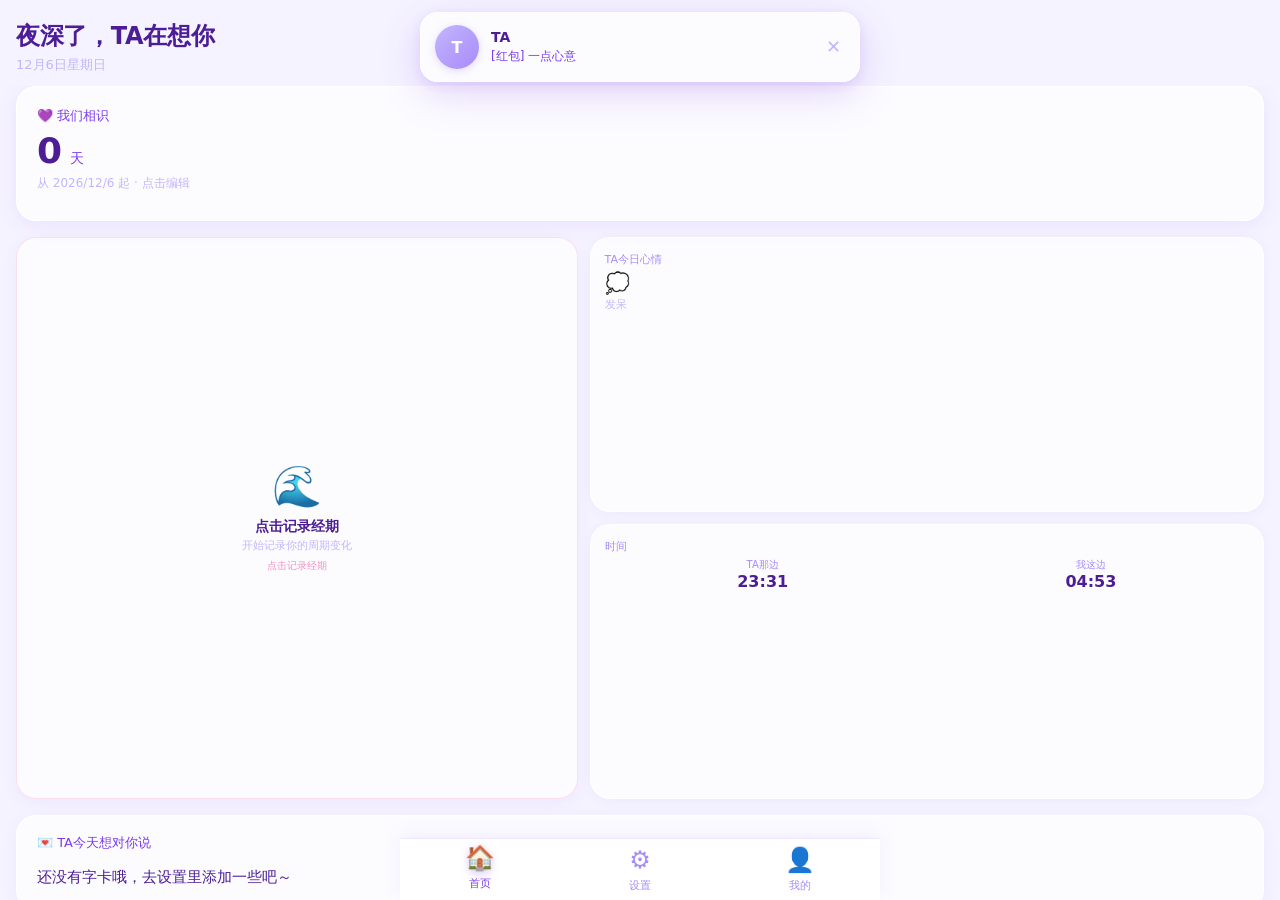
==== commit 5a6e2e51: "Add files via upload" ====
--- a/index.html
+++ b/index.html
@@ -10,6 +10,7 @@
 
   /* ========== 主题变量 - 梦幻星空版 ========== */
   :root {
+    --global-font-size: 16px;
     /* 背景渐变 - 更有层次感的梦幻紫 */
     --bg-gradient-1: #f5f3ff;
     --bg-gradient-2: #ede9fe;
@@ -525,7 +526,7 @@
   * { margin: 0; padding: 0; box-sizing: border-box; -webkit-tap-highlight-color: transparent; }
   
   body {
-    font-family: -apple-system, BlinkMacSystemFont, "PingFang SC", "Microsoft YaHei", sans-serif;
+    font-family: system-ui, sans-serif;
     background: var(--chat-page-bg);
     min-height: 100vh;
     color: var(--text-primary);
@@ -1430,6 +1431,7 @@
   .reply-bar.active { display: flex; }
   .reply-bar-name { font-size: 13px; color: var(--text-secondary); font-weight: 500; flex-shrink: 0; }
   .reply-bar-content { font-size: 13px; color: #888; flex: 1; white-space: nowrap; overflow: hidden; text-overflow: ellipsis; }
+  .reply-bar-content img { max-width: 40px; max-height: 40px; border-radius: 6px; vertical-align: middle; flex-shrink: 0; }
   .reply-close { font-size: 18px; color: #999; cursor: pointer; flex-shrink: 0; padding: 0 4px; }
 
   /* ===== 微信风格输入区域 ===== */
@@ -3685,6 +3687,13 @@
   text-overflow: ellipsis;
   opacity: 0.8;
 }
+.reply-bar-content img {
+  max-width: 40px;
+  max-height: 40px;
+  border-radius: 6px;
+  vertical-align: middle;
+  display: inline-block;
+}
 .reply-close {
   position: absolute;
   top: 6px;
@@ -3715,6 +3724,14 @@
   overflow: hidden;
   text-overflow: ellipsis;
   opacity: 0.8;
+}
+.msg-quote-img {
+  display: block;
+  max-width: 48px;
+  max-height: 48px;
+  border-radius: 6px;
+  margin-top: 4px;
+  object-fit: cover;
 }
 
 /* ========== 新增：消息时间戳 ========== */
@@ -3808,28 +3825,23 @@
   display: none;
   position: fixed;
   top: 0; left: 0; right: 0; bottom: 0;
-  background: linear-gradient(180deg, rgba(30,41,59,0.85) 0%, rgba(15,23,42,0.95) 100%);
-  backdrop-filter: blur(8px);
-  -webkit-backdrop-filter: blur(8px);
+  background: linear-gradient(180deg, rgba(30,41,59,0.97) 0%, rgba(15,23,42,0.99) 100%);
   z-index: 9999;
   align-items: center;
   justify-content: center;
-  animation: fadeIn 0.3s ease;
 }
 .call-modal.active { display: flex; }
 
 .call-card {
   width: 82%;
   max-width: 300px;
-  background: rgba(255, 255, 255, 0.12);
-  backdrop-filter: blur(12px);
-  -webkit-backdrop-filter: blur(12px);
+  background: rgba(255, 255, 255, 0.18);
   border-radius: 28px;
   padding: 40px 30px 32px;
   text-align: center;
   color: white;
   position: relative;
-  border: 1px solid rgba(255, 255, 255, 0.18);
+  border: 1px solid rgba(255, 255, 255, 0.22);
   box-shadow: 0 20px 60px rgba(0,0,0,0.3);
 }
 
@@ -3922,9 +3934,7 @@
   min-width: 0;
   max-width: 220px;
   height: 44px;
-  background: rgba(20, 30, 50, 0.95);
-  backdrop-filter: blur(8px);
-  -webkit-backdrop-filter: blur(8px);
+  background: rgba(20, 30, 50, 0.98);
   border-radius: 22px;
   z-index: 9998;
   align-items: center;
@@ -8714,9 +8724,11 @@
   
   .read-content {
     flex: 1;
-    overflow-y: auto;
-    padding: 20px;
+    overflow: hidden;
+    padding: 0 20px;
     min-height: 0;
+    display: flex;
+    flex-direction: column;
   }
   .read-book-cover {
     background: linear-gradient(135deg, rgba(255,255,255,0.1), rgba(255,255,255,0.05));
@@ -8771,6 +8783,93 @@
   .read-chapter-content p:last-child {
     margin-bottom: 0;
   }
+  .read-chapter-content p.read-para {
+    position: relative;
+    cursor: pointer;
+    padding: 3px 4px;
+    margin-left: -4px;
+    margin-right: -4px;
+    border-radius: 4px;
+    transition: background 0.15s;
+  }
+  .read-chapter-content p.read-para:active {
+    background: rgba(255,255,255,0.05);
+  }
+  .read-chapter-content p.read-para.has-annotation {
+    border-left: 3px solid rgba(102,126,234,0.5);
+    padding-left: 10px;
+  }
+  .annotation-badge-inline {
+    display: inline-flex; align-items: center; gap: 2px;
+    font-size: 10px; color: #a5b4fc; margin-left: 4px;
+    background: rgba(102,126,234,0.15); padding: 1px 6px; border-radius: 8px;
+    vertical-align: middle;
+  }
+  
+  /* 段评弹窗 */
+  .annotation-popup {
+    position: fixed; background: rgba(25,25,45,0.97); backdrop-filter: blur(16px);
+    -webkit-backdrop-filter: blur(16px);
+    border-radius: 16px; border: 1px solid rgba(255,255,255,0.12);
+    padding: 0; z-index: 300; width: calc(100% - 32px); max-width: 380px;
+    box-shadow: 0 12px 40px rgba(0,0,0,0.5);
+    display: none; overflow: hidden;
+    left: 16px; right: 16px; bottom: 20px;
+  }
+  .annotation-popup.show { display: block; animation: annSlideUp 0.25s ease; }
+  @keyframes annSlideUp { from { transform: translateY(20px); opacity: 0; } to { transform: translateY(0); opacity: 1; } }
+  .ann-popup-header {
+    display: flex; align-items: center; justify-content: space-between;
+    padding: 14px 16px 10px; border-bottom: 1px solid rgba(255,255,255,0.08);
+  }
+  .ann-popup-title { font-size: 14px; font-weight: 600; color: #fff; }
+  .ann-popup-close {
+    width: 28px; height: 28px; border-radius: 50%; display: flex; align-items: center; justify-content: center;
+    font-size: 14px; color: rgba(255,255,255,0.5); cursor: pointer; border: none; background: rgba(255,255,255,0.08);
+  }
+  .ann-quote {
+    padding: 8px 12px; font-size: 12px; color: rgba(255,255,255,0.4);
+    background: rgba(102,126,234,0.06); border-left: 3px solid rgba(102,126,234,0.3);
+    margin: 10px 16px 6px; border-radius: 0 8px 8px 0;
+    max-height: 56px; overflow: hidden; line-height: 1.6;
+  }
+  .ann-role-bar {
+    display: flex; gap: 6px; padding: 6px 16px; overflow-x: auto;
+    -webkit-overflow-scrolling: touch;
+  }
+  .ann-role-chip {
+    padding: 5px 12px; border-radius: 14px; font-size: 11px; white-space: nowrap;
+    border: 1px solid rgba(255,255,255,0.12); color: rgba(255,255,255,0.5);
+    cursor: pointer; background: transparent; transition: all 0.2s; flex-shrink: 0;
+  }
+  .ann-role-chip.active { border-color: #667eea; background: rgba(102,126,234,0.2); color: #a5b4fc; }
+  .ann-role-chip:active { transform: scale(0.95); }
+  .ann-existing-list { padding: 0 16px 6px; max-height: 120px; overflow-y: auto; }
+  .ann-existing-item {
+    padding: 8px 10px; border-radius: 8px; margin-bottom: 4px;
+    background: rgba(255,255,255,0.04); border: 1px solid rgba(255,255,255,0.06);
+  }
+  .ann-existing-role { font-size: 11px; color: #a5b4fc; font-weight: 500; margin-bottom: 2px; }
+  .ann-existing-text { font-size: 12px; color: rgba(255,255,255,0.7); line-height: 1.5; }
+  .ann-existing-del { float: right; font-size: 11px; color: rgba(255,255,255,0.3); cursor: pointer; padding: 2px 6px; border-radius: 4px; }
+  .ann-existing-del:active { color: #ff6b6b; background: rgba(255,107,107,0.1); }
+  .ann-input-wrap { padding: 6px 16px 10px; }
+  .ann-textarea {
+    width: 100%; min-height: 50px; max-height: 80px; padding: 8px 12px;
+    border-radius: 10px; border: 1px solid rgba(255,255,255,0.1);
+    background: rgba(255,255,255,0.05); color: #e0d7f5; font-size: 13px;
+    resize: none; outline: none; line-height: 1.5; font-family: inherit;
+  }
+  .ann-textarea:focus { border-color: rgba(102,126,234,0.5); }
+  .ann-textarea::placeholder { color: rgba(0,0,0,0.3); }
+  .ann-actions { display: flex; gap: 8px; padding: 0 16px 14px; }
+  .ann-actions button {
+    flex: 1; padding: 9px; border-radius: 10px; font-size: 13px; font-weight: 500;
+    cursor: pointer; border: none; transition: all 0.2s;
+  }
+  .ann-actions button:active { transform: scale(0.97); }
+  .ann-btn-save { background: linear-gradient(135deg, #667eea, #764ba2); color: #fff; }
+  .ann-btn-cancel { background: rgba(255,255,255,0.08); color: rgba(255,255,255,0.7); }
   
   .read-nav-btns {
     display: flex;
@@ -8907,62 +9006,599 @@
     transform: scale(0.98);
   }
 
-  /* 阅读设置栏 - 底部滑出 */
-  .read-settings-bar {
+  /* 阅读底部Tab栏 */
+  .read-bottom-bar {
     position: fixed;
     bottom: 0;
     left: 0;
     right: 0;
-    background: rgba(20, 20, 40, 0.95);
-    backdrop-filter: blur(10px);
-    -webkit-backdrop-filter: blur(10px);
+    background: rgba(20, 20, 40, 0.97);
+    backdrop-filter: blur(16px);
+    -webkit-backdrop-filter: blur(16px);
     border-top: 1px solid rgba(255,255,255,0.1);
-    padding: 16px 12px;
-    padding-bottom: calc(16px + env(safe-area-inset-bottom));
     display: flex;
     justify-content: space-around;
-    align-items: flex-start;
+    align-items: center;
+    padding: 8px 0 calc(8px + env(safe-area-inset-bottom));
     z-index: 150;
     transform: translateY(100%);
     transition: transform 0.3s ease;
   }
-  .read-page.settings-open .read-settings-bar {
+  /* 翻页容器 */
+  .read-page-container {
+    flex: 1;
+    position: relative;
+    overflow: hidden;
+  }
+  .read-page-slide {
+    position: absolute;
+    top: 0; left: 0; right: 0; bottom: 0;
+    overflow-y: auto;
+    -webkit-overflow-scrolling: touch;
+    transition: transform 0.35s cubic-bezier(0.25, 0.46, 0.45, 0.94), opacity 0.35s ease;
+  }
+  .read-page-slide.current {
+    transform: translateX(0);
+    opacity: 1;
+  }
+  .read-page-slide.exit-left {
+    transform: translateX(-100%);
+    opacity: 0;
+  }
+  .read-page-slide.exit-right {
+    transform: translateX(100%);
+    opacity: 0;
+  }
+  .read-page-slide.enter-left {
+    transform: translateX(-100%);
+    opacity: 1;
+  }
+  .read-page-slide.enter-right {
+    transform: translateX(100%);
+    opacity: 1;
+  }
+  .read-page-indicator {
+    position: absolute;
+    bottom: 8px;
+    left: 50%;
+    transform: translateX(-50%);
+    font-size: 11px;
+    color: rgba(255,255,255,0.3);
+    z-index: 10;
+    pointer-events: none;
+  }
+  
+  /* 阅读模式下隐藏书籍封面（标题已在header显示） */
+  .read-page:not(.immersive) .read-book-cover {
+    display: none;
+  }
+  
+  /* 阅读页面背景过渡 */
+  .read-page {
+    transition: background 0.4s ease;
+  }
+
+  /* 更多面板tab栏 */
+  .comments-tab-bar {
+    display: flex;
+    gap: 0;
+    margin-bottom: 14px;
+    border-radius: 10px;
+    overflow: hidden;
+    border: 1px solid rgba(255,255,255,0.1);
+  }
+  .comments-tab-btn {
+    flex: 1;
+    padding: 9px 0;
+    border: none;
+    background: rgba(255,255,255,0.05);
+    color: rgba(255,255,255,0.5);
+    font-size: 13px;
+    cursor: pointer;
+    transition: all 0.2s;
+    -webkit-tap-highlight-color: transparent;
+    text-align: center;
+  }
+  .comments-tab-btn.active {
+    background: linear-gradient(135deg, #667eea, #764ba2);
+    color: #fff;
+    font-weight: 500;
+  }
+  .comments-tab-btn:active { transform: scale(0.97); }
+  .comments-tab-content {
+    display: none;
+  }
+  .comments-tab-content.active {
+    display: block;
+  }
+  .chat-switch-btn {
+    width: 100%;
+    padding: 12px;
+    background: rgba(102,126,234,0.15);
+    color: #a5b4fc;
+    border: 1px solid rgba(102,126,234,0.25);
+    border-radius: 12px;
+    font-size: 14px;
+    font-weight: 500;
+    cursor: pointer;
+    margin-top: 10px;
+    transition: all 0.2s;
+  }
+  .chat-switch-btn:active { transform: scale(0.97); }
+  /* 更多面板内聊天区 */
+  .panel-chat-messages {
+    flex: 1;
+    overflow-y: auto;
+    max-height: 35vh;
+    padding: 8px 0;
+  }
+  .panel-chat-messages:empty::after {
+    content: '还没有聊天消息';
+    display: block;
+    text-align: center;
+    color: rgba(255,255,255,0.3);
+    font-size: 13px;
+    padding: 20px 0;
+  }
+  .panel-chat-input-area {
+    display: flex;
+    gap: 8px;
+    padding-top: 10px;
+    border-top: 1px solid rgba(255,255,255,0.08);
+  }
+  .panel-chat-input {
+    flex: 1;
+    padding: 8px 14px;
+    border-radius: 18px;
+    border: 1px solid rgba(255,255,255,0.15);
+    background: rgba(255,255,255,0.06);
+    color: #fff;
+    font-size: 13px;
+    outline: none;
+  }
+  .panel-chat-input:focus { border-color: rgba(102,126,234,0.5); }
+  .panel-chat-send {
+    width: 36px; height: 36px;
+    border-radius: 50%;
+    background: linear-gradient(135deg, #667eea, #764ba2);
+    color: #fff;
+    border: none;
+    font-size: 14px;
+    cursor: pointer;
+    flex-shrink: 0;
+  }
+  
+  .read-page.settings-open .read-bottom-bar {
     transform: translateY(0);
   }
-  .read-settings-group {
+  .read-bottom-tab {
     display: flex;
     flex-direction: column;
     align-items: center;
-    gap: 8px;
-  }
-  .read-settings-group > span {
-    font-size: 11px;
-    color: rgba(255,255,255,0.5);
-  }
-  .read-settings-btns {
-    display: flex;
-    gap: 4px;
-    background: rgba(255,255,255,0.05);
+    gap: 3px;
+    padding: 6px 20px;
     border-radius: 8px;
-    padding: 3px;
-  }
-  .read-settings-btn {
-    padding: 6px 12px;
-    border: none;
-    background: transparent;
-    color: rgba(255,255,255,0.6);
-    font-size: 12px;
-    border-radius: 6px;
     cursor: pointer;
     transition: all 0.2s;
     -webkit-tap-highlight-color: transparent;
-  }
-  .read-settings-btn.active {
+    border: none;
+    background: transparent;
+  }
+  .read-bottom-tab:active { transform: scale(0.93); }
+  .read-bottom-tab .tab-icon { font-size: 20px; }
+  .read-bottom-tab .tab-label { font-size: 11px; color: rgba(255,255,255,0.5); }
+  .read-bottom-tab.active .tab-label { color: #a5b4fc; }
+
+  /* 阅读设置面板 - 从底部滑出 */
+  .read-settings-panel {
+    position: fixed;
+    bottom: 0;
+    left: 0;
+    right: 0;
+    background: rgba(18, 18, 38, 0.98);
+    backdrop-filter: blur(16px);
+    -webkit-backdrop-filter: blur(16px);
+    border-radius: 20px 20px 0 0;
+    border-top: 1px solid rgba(255,255,255,0.12);
+    padding: 20px 20px calc(20px + env(safe-area-inset-bottom));
+    z-index: 155;
+    transform: translateY(100%);
+    transition: transform 0.3s ease;
+    max-height: 70vh;
+    overflow-y: auto;
+  }
+  .read-settings-panel.show {
+    transform: translateY(0);
+  }
+  .settings-panel-title {
+    font-size: 15px;
+    font-weight: 600;
+    color: #fff;
+    margin-bottom: 18px;
+    display: flex;
+    align-items: center;
+    justify-content: space-between;
+  }
+  .settings-panel-close {
+    width: 28px; height: 28px; border-radius: 50%;
+    display: flex; align-items: center; justify-content: center;
+    font-size: 14px; color: rgba(255,255,255,0.5); cursor: pointer;
+    border: none; background: rgba(255,255,255,0.08);
+  }
+  .settings-section {
+    margin-bottom: 18px;
+  }
+  .settings-section-title {
+    font-size: 12px;
+    color: rgba(255,255,255,0.4);
+    margin-bottom: 10px;
+  }
+  .settings-btns-row {
+    display: flex;
+    gap: 6px;
+    background: rgba(255,255,255,0.05);
+    border-radius: 10px;
+    padding: 4px;
+  }
+  .settings-btn-item {
+    flex: 1;
+    padding: 9px 8px;
+    border: none;
+    background: transparent;
+    color: rgba(255,255,255,0.55);
+    font-size: 13px;
+    border-radius: 8px;
+    cursor: pointer;
+    transition: all 0.2s;
+    -webkit-tap-highlight-color: transparent;
+    text-align: center;
+  }
+  .settings-btn-item.active {
     background: linear-gradient(135deg, #667eea, #764ba2);
     color: #fff;
-  }
-  .read-settings-btn:active { transform: scale(0.95); }
-  
+    font-weight: 500;
+  }
+  .settings-btn-item:active { transform: scale(0.95); }
+
+  /* 背景颜色选择 */
+  .settings-bg-row {
+    display: flex;
+    gap: 10px;
+    padding: 4px 0;
+  }
+  .settings-bg-circle {
+    width: 36px;
+    height: 36px;
+    border-radius: 50%;
+    cursor: pointer;
+    border: 2px solid transparent;
+    transition: all 0.2s;
+  }
+  .settings-bg-circle:active { transform: scale(0.9); }
+  .settings-bg-circle.active { border-color: #a5b4fc; box-shadow: 0 0 0 2px rgba(165,180,252,0.3); }
+  .settings-bg-upload {
+    width: 36px; height: 36px; border-radius: 50%;
+    display: flex; align-items: center; justify-content: center;
+    font-size: 16px; cursor: pointer;
+    border: 1px dashed rgba(255,255,255,0.2);
+    background: rgba(255,255,255,0.05);
+    color: rgba(255,255,255,0.5);
+  }
+
+  /* 批注/评论面板 */
+  .read-comments-panel {
+    position: fixed;
+    bottom: 0;
+    left: 0;
+    right: 0;
+    background: rgba(18, 18, 38, 0.98);
+    backdrop-filter: blur(16px);
+    -webkit-backdrop-filter: blur(16px);
+    border-radius: 20px 20px 0 0;
+    border-top: 1px solid rgba(255,255,255,0.12);
+    padding: 20px 16px calc(20px + env(safe-area-inset-bottom));
+    z-index: 155;
+    transform: translateY(100%);
+    transition: transform 0.3s ease;
+    max-height: 70vh;
+    overflow-y: auto;
+  }
+  .read-comments-panel.show {
+    transform: translateY(0);
+  }
+  .comments-list { padding-bottom: 8px; }
+  .comment-thread {
+    background: rgba(255,255,255,0.03);
+    border: 1px solid rgba(255,255,255,0.06);
+    border-radius: 12px;
+    padding: 12px;
+    margin-bottom: 10px;
+  }
+  .comment-user {
+    display: flex;
+    align-items: flex-start;
+    gap: 8px;
+    margin-bottom: 6px;
+  }
+  .comment-user-avatar {
+    font-size: 18px;
+    flex-shrink: 0;
+    margin-top: 1px;
+  }
+  .comment-user-body { flex: 1; min-width: 0; }
+  .comment-user-name { font-size: 11px; color: rgba(255,255,255,0.4); margin-bottom: 3px; }
+  .comment-user-text { font-size: 13px; color: #e0d7f5; line-height: 1.6; word-break: break-word; }
+  .comment-quote {
+    font-size: 11px;
+    color: rgba(255,255,255,0.3);
+    background: rgba(102,126,234,0.08);
+    border-left: 2px solid rgba(102,126,234,0.3);
+    padding: 4px 8px;
+    margin-bottom: 8px;
+    border-radius: 0 6px 6px 0;
+    max-height: 40px;
+    overflow: hidden;
+    line-height: 1.5;
+  }
+  .comment-replies {
+    margin-top: 8px;
+    padding-top: 8px;
+    border-top: 1px solid rgba(255,255,255,0.06);
+  }
+  .comment-reply {
+    display: flex;
+    align-items: flex-start;
+    gap: 6px;
+    padding: 6px 0;
+  }
+  .comment-reply-avatar { font-size: 14px; flex-shrink: 0; }
+  .comment-reply-body { flex: 1; min-width: 0; }
+  .comment-reply-name { font-size: 11px; font-weight: 500; margin-bottom: 2px; }
+  .comment-reply-text { font-size: 12px; color: rgba(255,255,255,0.7); line-height: 1.5; word-break: break-word; }
+  .comment-reply-delete {
+    font-size: 10px;
+    color: rgba(255,255,255,0.25);
+    cursor: pointer;
+    padding: 2px 4px;
+    border-radius: 4px;
+    flex-shrink: 0;
+    align-self: center;
+  }
+  .comment-reply-delete:active { color: #ff6b6b; }
+  .comment-empty {
+    text-align: center;
+    padding: 30px 0;
+    color: rgba(255,255,255,0.25);
+    font-size: 13px;
+  }
+  .comment-add-btn {
+    position: sticky;
+    bottom: 0;
+    width: 100%;
+    padding: 12px;
+    background: linear-gradient(135deg, #667eea, #764ba2);
+    color: #fff;
+    border: none;
+    border-radius: 12px;
+    font-size: 14px;
+    font-weight: 500;
+    cursor: pointer;
+    margin-top: 10px;
+  }
+  .comment-add-btn:active { transform: scale(0.97); }
+
+  /* 段评弹出框（长按段落时）- 改版 居中弹出 */
+  .annotation-popup {
+    position: fixed;
+    background: rgba(255,255,255,0.98);
+    backdrop-filter: blur(20px);
+    -webkit-backdrop-filter: blur(20px);
+    border-radius: 20px;
+    border: 1px solid rgba(0,0,0,0.08);
+    padding: 0;
+    z-index: 300;
+    width: calc(100% - 32px);
+    max-width: 400px;
+    box-shadow: 0 12px 50px rgba(0,0,0,0.25);
+    display: none;
+    overflow: hidden;
+    left: 50%;
+    top: 50%;
+    transform: translate(-50%, -50%);
+    max-height: 70vh;
+  }
+  .annotation-popup.show { display: flex; flex-direction: column; animation: annPopIn 0.3s ease; }
+  @keyframes annPopIn { from { transform: translate(-50%, -50%) scale(0.85); opacity: 0; } to { transform: translate(-50%, -50%) scale(1); opacity: 1; } }
+  .ann-popup-header {
+    display: flex;
+    align-items: center;
+    justify-content: space-between;
+    padding: 16px 16px 12px;
+    border-bottom: 1px solid rgba(0,0,0,0.06);
+    flex-shrink: 0;
+  }
+  .ann-popup-title { font-size: 15px; font-weight: 600; color: #1a1a2e; }
+  .ann-popup-close {
+    width: 28px; height: 28px; border-radius: 50%;
+    display: flex; align-items: center; justify-content: center;
+    font-size: 14px; color: rgba(0,0,0,0.4); cursor: pointer;
+    border: none; background: rgba(0,0,0,0.06);
+  }
+  .ann-quote {
+    padding: 10px 14px;
+    font-size: 12px;
+    color: rgba(0,0,0,0.4);
+    background: rgba(102,126,234,0.06);
+    border-left: 3px solid rgba(102,126,234,0.4);
+    margin: 12px 16px 0;
+    border-radius: 0 8px 8px 0;
+    max-height: 60px;
+    overflow: hidden;
+    line-height: 1.6;
+    flex-shrink: 0;
+  }
+  /* 评论列表 */
+  .ann-comments-list {
+    flex: 1;
+    overflow-y: auto;
+    padding: 10px 16px;
+    min-height: 60px;
+    max-height: 40vh;
+  }
+  .ann-comment-item {
+    display: flex;
+    align-items: flex-start;
+    gap: 8px;
+    margin-bottom: 12px;
+    padding: 8px;
+    border-radius: 10px;
+    background: rgba(0,0,0,0.02);
+  }
+  .ann-comment-avatar {
+    width: 28px; height: 28px; border-radius: 50%;
+    background: rgba(102,126,234,0.2);
+    display: flex; align-items: center; justify-content: center;
+    font-size: 14px; flex-shrink: 0;
+  }
+  .ann-comment-avatar.user-avatar { background: linear-gradient(135deg, #667eea, #764ba2); }
+  .ann-comment-body { flex: 1; min-width: 0; }
+  .ann-comment-name {
+    font-size: 12px; font-weight: 500; margin-bottom: 2px;
+  }
+  .ann-comment-name.user-name { color: #667eea; }
+  .ann-comment-name.role-name { color: #c084fc; }
+  .ann-comment-time {
+    font-size: 10px; color: rgba(0,0,0,0.3); margin-left: 8px; font-weight: 400;
+  }
+  .ann-comment-text {
+    font-size: 13px; color: rgba(0,0,0,0.75); line-height: 1.5; word-break: break-word;
+  }
+  .ann-comment-reply {
+    margin-left: 36px; margin-top: 4px;
+    padding: 8px 10px;
+    background: rgba(102,126,234,0.06);
+    border-radius: 8px;
+  }
+  .ann-comment-del {
+    font-size: 11px; color: rgba(0,0,0,0.25); cursor: pointer;
+    padding: 2px 8px; border-radius: 4px; flex-shrink: 0;
+  }
+  .ann-comment-del:active { color: #ff6b6b; background: rgba(255,107,107,0.1); }
+  .ann-comments-empty {
+    text-align: center; padding: 20px 0; color: rgba(0,0,0,0.25); font-size: 13px;
+  }
+  /* 底部输入栏 */
+  .ann-bottom-bar {
+    flex-shrink: 0;
+    border-top: 1px solid rgba(0,0,0,0.06);
+    padding: 10px 16px calc(10px + env(safe-area-inset-bottom));
+    background: rgba(245,245,250,0.8);
+  }
+  .ann-textarea {
+    width: 100%;
+    min-height: 36px;
+    max-height: 60px;
+    padding: 8px 12px;
+    border-radius: 18px;
+    border: 1px solid rgba(0,0,0,0.1);
+    background: #fff;
+    color: #1a1a2e;
+    font-size: 13px;
+    resize: none;
+    outline: none;
+    line-height: 1.5;
+    font-family: inherit;
+  }
+  .ann-textarea:focus { border-color: rgba(102,126,234,0.5); }
+  .ann-textarea::placeholder { color: rgba(0,0,0,0.3); }
+  .ann-bottom-actions {
+    display: flex; gap: 8px; margin-top: 8px; align-items: center;
+  }
+  .ann-btn-publish {
+    padding: 7px 20px;
+    border-radius: 18px;
+    font-size: 13px;
+    font-weight: 500;
+    cursor: pointer;
+    border: none;
+    background: linear-gradient(135deg, #667eea, #764ba2);
+    color: #fff;
+    transition: all 0.2s;
+  }
+  .ann-btn-publish:active { transform: scale(0.95); }
+  .ann-reply-toggle {
+    margin-left: auto;
+    padding: 6px 14px;
+    border-radius: 16px;
+    font-size: 12px;
+    cursor: pointer;
+    border: 1px solid rgba(102,126,234,0.3);
+    background: rgba(102,126,234,0.1);
+    color: #a5b4fc;
+    transition: all 0.2s;
+  }
+  .ann-reply-toggle.active {
+    background: rgba(102,126,234,0.3);
+    border-color: rgba(102,126,234,0.5);
+  }
+  .ann-reply-toggle:active { transform: scale(0.95); }
+  
+  /* 浮动弹幕气泡 */
+  .read-danmaku-container {
+    position: absolute;
+    top: 0; left: 0; right: 0; bottom: 0;
+    pointer-events: none;
+    z-index: 5;
+    overflow: hidden;
+  }
+  .danmaku-bubble {
+    position: absolute;
+    display: flex;
+    align-items: flex-start;
+    gap: 6px;
+    max-width: 75%;
+    animation: danmakuFadeIn 0.4s ease;
+    pointer-events: auto;
+  }
+  .danmaku-bubble.from-left { left: 10px; }
+  .danmaku-bubble.from-right { right: 10px; flex-direction: row-reverse; }
+  .danmaku-avatar {
+    width: 24px; height: 24px; border-radius: 50%;
+    background: linear-gradient(135deg, #667eea, #764ba2);
+    display: flex; align-items: center; justify-content: center;
+    font-size: 12px; flex-shrink: 0;
+    box-shadow: 0 2px 8px rgba(0,0,0,0.3);
+  }
+  .danmaku-text {
+    background: rgba(102,126,234,0.85);
+    color: #fff;
+    padding: 6px 12px;
+    border-radius: 14px;
+    font-size: 12px;
+    line-height: 1.5;
+    max-width: calc(100% - 30px);
+    box-shadow: 0 2px 12px rgba(0,0,0,0.2);
+    word-break: break-word;
+  }
+  .danmaku-bubble.from-right .danmaku-text {
+    background: rgba(255,255,255,0.15);
+    backdrop-filter: blur(8px);
+  }
+  .danmaku-name {
+    font-size: 10px;
+    color: rgba(255,255,255,0.6);
+    margin-bottom: 2px;
+  }
+  .danmaku-bubble.from-right .danmaku-name { text-align: right; }
+  @keyframes danmakuFadeIn {
+    from { opacity: 0; transform: translateY(10px); }
+    to { opacity: 1; transform: translateY(0); }
+  }
+  @keyframes danmakuFadeOut {
+    from { opacity: 1; }
+    to { opacity: 0; transform: translateY(-10px); }
+  }
+
   /* 聊天区折叠 */
   .read-chat-toggle {
     text-align: center;
@@ -9049,6 +9685,28 @@
     padding: 0;
     border-radius: 0;
   }
+  /* 沉浸式返回按钮 */
+  .immersive-back-btn {
+    display: none;
+    position: fixed;
+    top: calc(12px + env(safe-area-inset-top));
+    left: 12px;
+    width: 36px;
+    height: 36px;
+    border-radius: 50%;
+    background: rgba(255,255,255,0.12);
+    backdrop-filter: blur(8px);
+    color: rgba(255,255,255,0.7);
+    font-size: 16px;
+    line-height: 36px;
+    text-align: center;
+    z-index: 200;
+    cursor: pointer;
+    -webkit-tap-highlight-color: transparent;
+  }
+  .read-page.immersive.settings-open .immersive-back-btn {
+    display: block;
+  }
   
   /* 阅读主题 - 护眼 */
   .read-page.theme-eye {
@@ -9062,6 +9720,10 @@
   .read-page.theme-eye .read-back-btn {
     color: rgba(0, 0, 0, 0.85);
   }
+  .read-page.theme-eye .immersive-back-btn {
+    background: rgba(0,0,0,0.08);
+    color: rgba(0,0,0,0.7);
+  }
   .read-page.theme-eye .read-book-chapter {
     color: rgba(0, 0, 0, 0.5);
   }
@@ -9093,6 +9755,10 @@
   .read-page.theme-light .read-book-title,
   .read-page.theme-light .read-back-btn {
     color: rgba(0, 0, 0, 0.85);
+  }
+  .read-page.theme-light .immersive-back-btn {
+    background: rgba(0,0,0,0.08);
+    color: rgba(0,0,0,0.7);
   }
   .read-page.theme-light .read-book-chapter {
     color: rgba(0, 0, 0, 0.5);
@@ -10619,6 +11285,655 @@
     cursor: pointer;
   }
   .more-features-close:active { opacity: 0.85; }
+
+  /* ===== 问卷功能样式 ===== */
+  .questionnaire-main-modal {
+    background: var(--bg-primary);
+    border-radius: 24px;
+    padding: 20px;
+    width: 92%;
+    max-width: 400px;
+    max-height: 85vh;
+    display: flex;
+    flex-direction: column;
+    box-shadow: 0 20px 60px rgba(0,0,0,0.3);
+    animation: modalPop 0.3s cubic-bezier(0.34, 1.56, 0.64, 1);
+  }
+  .create-questionnaire-modal,
+  .answer-questionnaire-modal,
+  .view-questionnaire-modal {
+    background: var(--bg-primary);
+    border-radius: 24px;
+    padding: 20px;
+    width: 92%;
+    max-width: 420px;
+    max-height: 85vh;
+    display: flex;
+    flex-direction: column;
+    box-shadow: 0 20px 60px rgba(0,0,0,0.3);
+    animation: modalPop 0.3s cubic-bezier(0.34, 1.56, 0.64, 1);
+  }
+  .questionnaire-tabs {
+    display: flex;
+    gap: 8px;
+    margin-bottom: 16px;
+    border-bottom: 1px solid var(--border-color);
+    padding-bottom: 10px;
+  }
+  .questionnaire-tab {
+    padding: 6px 14px;
+    border-radius: 16px;
+    font-size: 13px;
+    color: var(--text-secondary);
+    cursor: pointer;
+    transition: all 0.2s;
+    background: var(--bg-secondary);
+    border: 1px solid var(--border-color);
+  }
+  .questionnaire-tab.active {
+    background: linear-gradient(135deg, #8b5cf6, #ec4899);
+    color: white;
+    border-color: transparent;
+    font-weight: 600;
+  }
+  .questionnaire-role-filter {
+    display: flex;
+    gap: 6px;
+    flex-wrap: wrap;
+    margin-bottom: 12px;
+  }
+  .q-role-btn {
+    padding: 4px 12px;
+    border-radius: 12px;
+    font-size: 12px;
+    cursor: pointer;
+    transition: all 0.2s;
+    background: var(--bg-secondary);
+    border: 1px solid var(--border-color);
+    color: var(--text-secondary);
+  }
+  .q-role-btn.active {
+    background: linear-gradient(135deg, #8b5cf6, #ec4899);
+    color: white;
+    border-color: transparent;
+    font-weight: 500;
+  }
+  .questionnaire-list {
+    flex: 1;
+    overflow-y: auto;
+    margin-bottom: 16px;
+    min-height: 120px;
+  }
+  .questionnaire-empty {
+    text-align: center;
+    padding: 40px 20px;
+    color: var(--text-muted);
+    font-size: 13px;
+  }
+  .questionnaire-card {
+    background: var(--bg-secondary);
+    border: 1px solid var(--border-color);
+    border-radius: 14px;
+    padding: 14px;
+    margin-bottom: 10px;
+    cursor: pointer;
+    transition: all 0.2s;
+  }
+  .questionnaire-card:active {
+    transform: scale(0.98);
+  }
+  .questionnaire-card-header {
+    display: flex;
+    justify-content: space-between;
+    align-items: center;
+    margin-bottom: 8px;
+  }
+  .questionnaire-card-type {
+    font-size: 11px;
+    padding: 2px 8px;
+    border-radius: 10px;
+    font-weight: 600;
+  }
+  .questionnaire-card-type.role-ask {
+    background: rgba(139, 92, 246, 0.15);
+    color: #8b5cf6;
+  }
+  .questionnaire-card-type.i-ask {
+    background: rgba(236, 72, 153, 0.15);
+    color: #ec4899;
+  }
+  .questionnaire-card-status {
+    font-size: 11px;
+    padding: 2px 8px;
+    border-radius: 10px;
+  }
+  .questionnaire-card-status.pending {
+    background: rgba(245, 158, 11, 0.15);
+    color: #f59e0b;
+  }
+  .questionnaire-card-status.answered {
+    background: rgba(16, 185, 129, 0.15);
+    color: #10b981;
+  }
+  .questionnaire-card-status.scored {
+    background: rgba(59, 130, 246, 0.15);
+    color: #3b82f6;
+  }
+  .questionnaire-card-title {
+    font-size: 14px;
+    font-weight: 600;
+    color: var(--text-primary);
+    margin-bottom: 6px;
+  }
+  .questionnaire-card-meta {
+    font-size: 11px;
+    color: var(--text-muted);
+  }
+  .questionnaire-actions {
+    display: flex;
+    gap: 10px;
+  }
+  .questionnaire-actions .btn {
+    flex: 1;
+  }
+  /* 题库选择列表 */
+  .cq-pool-select-item {
+    display: flex;
+    align-items: center;
+    gap: 10px;
+    padding: 10px 14px;
+    border-radius: 10px;
+    background: var(--bg-secondary);
+    border: 1px solid var(--border-color);
+    margin-bottom: 6px;
+    cursor: pointer;
+    transition: all 0.2s;
+    font-size: 13px;
+  }
+  .cq-pool-select-item.selected {
+    background: rgba(139, 92, 246, 0.1);
+    border-color: #8b5cf6;
+  }
+  .cq-pool-check {
+    font-size: 18px;
+    color: var(--text-muted);
+    flex-shrink: 0;
+    width: 22px;
+    text-align: center;
+  }
+  .cq-pool-select-item.selected .cq-pool-check {
+    color: #8b5cf6;
+  }
+  .cq-pool-title {
+    flex: 1;
+    color: var(--text-primary);
+  }
+  /* 回答样式 - 选项按钮风格 */
+  .aq-options-row {
+    display: flex;
+    flex-wrap: wrap;
+    gap: 8px;
+    margin-top: 8px;
+  }
+  .aq-option-btn {
+    display: inline-block;
+    padding: 8px 18px;
+    border-radius: 20px;
+    border: 1.5px solid var(--border-color);
+    background: var(--bg-secondary);
+    color: var(--text-secondary);
+    font-size: 13px;
+    font-weight: 500;
+    cursor: default;
+    transition: all 0.2s;
+  }
+  .aq-option-btn.selected {
+    background: linear-gradient(135deg, #22c55e, #16a34a);
+    color: white;
+    border-color: #22c55e;
+    font-weight: 600;
+    box-shadow: 0 2px 8px rgba(34, 197, 94, 0.2);
+  }
+  .aq-answer-display {
+    display: inline-block;
+    padding: 10px 18px;
+    border-radius: 20px;
+    background: linear-gradient(135deg, #22c55e, #16a34a);
+    color: white;
+    font-size: 13px;
+    font-weight: 600;
+    margin-top: 8px;
+    line-height: 1.5;
+    max-width: 100%;
+    word-break: break-word;
+    box-shadow: 0 2px 8px rgba(34, 197, 94, 0.25);
+  }
+  .aq-answer-display.empty {
+    background: var(--bg-secondary);
+    color: var(--text-muted);
+    border: 1px dashed var(--border-color);
+    box-shadow: none;
+    font-weight: normal;
+  }
+  .aq-textarea {
+    width: 100%;
+    min-height: 80px;
+    padding: 12px 16px;
+    border: 1px solid #22c55e;
+    border-radius: 12px;
+    background: rgba(34, 197, 94, 0.05);
+    color: var(--text-primary);
+    font-size: 14px;
+    font-family: inherit;
+    resize: vertical;
+    outline: none;
+    box-sizing: border-box;
+  }
+  /* 创建问卷 */
+  .create-questionnaire-content {
+    flex: 1;
+    overflow-y: auto;
+    margin-bottom: 16px;
+  }
+  .cq-respondent-selector {
+    display: flex;
+    flex-wrap: wrap;
+    gap: 8px;
+    margin-bottom: 8px;
+  }
+  .cq-respondent-chip {
+    display: flex;
+    align-items: center;
+    gap: 6px;
+    padding: 6px 12px;
+    border-radius: 20px;
+    background: var(--bg-secondary);
+    border: 1px solid var(--border-color);
+    cursor: pointer;
+    transition: all 0.2s;
+    font-size: 13px;
+  }
+  .cq-respondent-chip.selected {
+    background: linear-gradient(135deg, #8b5cf6, #ec4899);
+    color: white;
+    border-color: transparent;
+  }
+  .cq-respondent-chip img {
+    width: 20px;
+    height: 20px;
+    border-radius: 50%;
+  }
+  .cq-respondent-hint {
+    font-size: 11px;
+    color: var(--text-muted);
+  }
+  .cq-question-item {
+    background: var(--bg-secondary);
+    border: 1px solid var(--border-color);
+    border-radius: 12px;
+    padding: 12px;
+    margin-bottom: 10px;
+  }
+  .cq-question-item textarea {
+    width: 100%;
+    border: none;
+    background: transparent;
+    color: var(--text-primary);
+    font-size: 13px;
+    resize: none;
+    outline: none;
+    margin-bottom: 8px;
+    font-family: inherit;
+  }
+  .cq-question-type-row {
+    display: flex;
+    gap: 6px;
+    margin-bottom: 8px;
+  }
+  .cq-question-type-btn {
+    padding: 4px 10px;
+    border-radius: 12px;
+    font-size: 11px;
+    cursor: pointer;
+    background: var(--bg-primary);
+    border: 1px solid var(--border-color);
+    color: var(--text-secondary);
+    transition: all 0.2s;
+  }
+  .cq-question-type-btn.active {
+    background: linear-gradient(135deg, #8b5cf6, #ec4899);
+    color: white;
+    border-color: transparent;
+  }
+  .cq-options-list {
+    margin-top: 6px;
+  }
+  .cq-option-row {
+    display: flex;
+    align-items: center;
+    gap: 6px;
+    margin-bottom: 6px;
+  }
+  .cq-option-row input {
+    flex: 1;
+    padding: 6px 10px;
+    border: 1px solid var(--border-color);
+    border-radius: 8px;
+    background: var(--bg-primary);
+    color: var(--text-primary);
+    font-size: 12px;
+    outline: none;
+  }
+  .cq-option-remove {
+    width: 22px;
+    height: 22px;
+    border-radius: 50%;
+    background: rgba(239, 68, 68, 0.15);
+    color: #ef4444;
+    border: none;
+    cursor: pointer;
+    font-size: 14px;
+    display: flex;
+    align-items: center;
+    justify-content: center;
+  }
+  .cq-add-option {
+    font-size: 12px;
+    color: var(--text-secondary);
+    cursor: pointer;
+    padding: 4px 0;
+  }
+  .cq-question-remove {
+    font-size: 11px;
+    color: #ef4444;
+    cursor: pointer;
+    text-align: right;
+  }
+  .cq-question-source {
+    display: flex;
+    gap: 8px;
+    margin-bottom: 10px;
+  }
+  .cq-source-option {
+    padding: 6px 14px;
+    border-radius: 14px;
+    font-size: 12px;
+    cursor: pointer;
+    background: var(--bg-secondary);
+    border: 1px solid var(--border-color);
+    color: var(--text-secondary);
+    transition: all 0.2s;
+  }
+  .cq-source-option.active {
+    background: linear-gradient(135deg, #8b5cf6, #ec4899);
+    color: white;
+    border-color: transparent;
+  }
+  .cq-pool-settings {
+    margin-top: 10px;
+  }
+  .form-label-sm {
+    font-size: 12px;
+    color: var(--text-secondary);
+    margin-bottom: 4px;
+    display: block;
+  }
+  /* 填写问卷 */
+  .answer-questionnaire-content {
+    flex: 1;
+    overflow-y: auto;
+    margin-bottom: 16px;
+  }
+  .aq-question-block {
+    background: var(--bg-secondary);
+    border: 1px solid var(--border-color);
+    border-radius: 12px;
+    padding: 14px;
+    margin-bottom: 12px;
+  }
+  .aq-question-title {
+    font-size: 14px;
+    font-weight: 600;
+    color: var(--text-primary);
+    margin-bottom: 10px;
+  }
+  .aq-question-num {
+    color: var(--text-muted);
+    font-weight: 400;
+    margin-right: 4px;
+  }
+  .aq-option-item {
+    display: flex;
+    align-items: center;
+    gap: 8px;
+    padding: 10px 12px;
+    border: 1px solid var(--border-color);
+    border-radius: 10px;
+    margin-bottom: 8px;
+    cursor: pointer;
+    transition: all 0.2s;
+    font-size: 13px;
+    color: var(--text-primary);
+  }
+  .aq-option-item.selected {
+    border-color: #8b5cf6;
+    background: rgba(139, 92, 246, 0.08);
+  }
+  .aq-option-check {
+    width: 18px;
+    height: 18px;
+    border-radius: 4px;
+    border: 2px solid var(--border-color);
+    display: flex;
+    align-items: center;
+    justify-content: center;
+    flex-shrink: 0;
+    transition: all 0.2s;
+  }
+  .aq-option-item.selected .aq-option-check {
+    background: linear-gradient(135deg, #8b5cf6, #ec4899);
+    border-color: transparent;
+  }
+  .aq-option-check::after {
+    content: '';
+    display: none;
+    width: 6px;
+    height: 10px;
+    border: solid white;
+    border-width: 0 2px 2px 0;
+    transform: rotate(45deg);
+  }
+  .aq-option-item.selected .aq-option-check::after {
+    display: block;
+  }
+  .aq-textarea {
+    width: 100%;
+    min-height: 80px;
+    padding: 10px;
+    border: 1px solid var(--border-color);
+    border-radius: 10px;
+    background: var(--bg-primary);
+    color: var(--text-primary);
+    font-size: 13px;
+    resize: vertical;
+    outline: none;
+    font-family: inherit;
+  }
+  /* 查看详情 */
+  .view-questionnaire-content {
+    flex: 1;
+    overflow-y: auto;
+    margin-bottom: 16px;
+  }
+  .vq-section {
+    background: var(--bg-secondary);
+    border: 1px solid var(--border-color);
+    border-radius: 12px;
+    padding: 14px;
+    margin-bottom: 12px;
+  }
+  .vq-section-title {
+    font-size: 13px;
+    font-weight: 600;
+    color: var(--text-secondary);
+    margin-bottom: 10px;
+  }
+  .vq-question-block {
+    margin-bottom: 14px;
+  }
+  .vq-question-block:last-child {
+    margin-bottom: 0;
+  }
+  .vq-question-title {
+    font-size: 13px;
+    font-weight: 600;
+    color: var(--text-primary);
+    margin-bottom: 6px;
+  }
+  .vq-answer {
+    font-size: 13px;
+    color: var(--text-primary);
+    padding: 8px 12px;
+    background: var(--bg-primary);
+    border-radius: 8px;
+    line-height: 1.6;
+  }
+  .vq-answer.empty {
+    color: var(--text-muted);
+    font-style: italic;
+  }
+  .vq-score-section {
+    display: flex;
+    gap: 10px;
+    margin-top: 12px;
+  }
+  .vq-score-card {
+    flex: 1;
+    background: var(--bg-primary);
+    border: 1px solid var(--border-color);
+    border-radius: 12px;
+    padding: 12px;
+    text-align: center;
+  }
+  .vq-score-label {
+    font-size: 11px;
+    color: var(--text-muted);
+    margin-bottom: 6px;
+  }
+  .vq-score-buttons {
+    display: flex;
+    gap: 6px;
+    justify-content: center;
+  }
+  .vq-score-btn {
+    padding: 5px 12px;
+    border-radius: 12px;
+    font-size: 12px;
+    cursor: pointer;
+    border: 1px solid var(--border-color);
+    background: var(--bg-secondary);
+    color: var(--text-secondary);
+    transition: all 0.2s;
+  }
+  .vq-score-btn.active-bad {
+    background: rgba(239, 68, 68, 0.15);
+    color: #ef4444;
+    border-color: #ef4444;
+  }
+  .vq-score-btn.active-good {
+    background: rgba(245, 158, 11, 0.15);
+    color: #f59e0b;
+    border-color: #f59e0b;
+  }
+  .vq-score-btn.active-great {
+    background: rgba(16, 185, 129, 0.15);
+    color: #10b981;
+    border-color: #10b981;
+  }
+  .vq-score-btn.set {
+    cursor: default;
+    opacity: 0.7;
+  }
+  /* 聊天中问卷通知卡片 - 帮我抉择风格 */
+  .qn-msg-row {
+    display: flex;
+    align-items: center;
+    padding: 8px 10px;
+    gap: 8px;
+  }
+  .qn-msg-row.mine {
+    justify-content: flex-end;
+  }
+  .qn-msg-row.their {
+    justify-content: flex-start;
+  }
+  .qn-card {
+    background: linear-gradient(135deg, #8b5cf6 0%, #ec4899 100%);
+    border-radius: 16px;
+    padding: 16px 20px;
+    min-width: 200px;
+    max-width: 260px;
+    color: #fff;
+    box-shadow: 0 4px 15px rgba(139, 92, 246, 0.3);
+  }
+  .qn-card .cqc-title {
+    font-size: 14px;
+    font-weight: 600;
+    margin-bottom: 6px;
+    opacity: 0.95;
+    line-height: 1.4;
+  }
+  .qn-card .cqc-desc {
+    font-size: 12px;
+    opacity: 0.75;
+    margin-bottom: 10px;
+    line-height: 1.4;
+    white-space: pre-line;
+  }
+  .qn-card .cqc-btn {
+    display: inline-block;
+    padding: 8px 20px;
+    border-radius: 14px;
+    background: rgba(255,255,255,0.25);
+    color: white;
+    font-size: 13px;
+    font-weight: 600;
+    cursor: pointer;
+    border: none;
+    backdrop-filter: blur(4px);
+    transition: background 0.2s;
+  }
+  .qn-card .cqc-btn:active {
+    background: rgba(255,255,255,0.4);
+  }
+  .qn-card .cqc-status {
+    font-size: 11px;
+    opacity: 0.6;
+    margin-top: 8px;
+    text-align: center;
+  }
+  .qn-avatar {
+    width: 38px;
+    height: 38px;
+    border-radius: 50%;
+    overflow: hidden;
+    flex-shrink: 0;
+    display: flex;
+    align-items: center;
+    justify-content: center;
+    font-size: 14px;
+    font-weight: 600;
+    background: var(--highlight-bg);
+    color: #fff;
+  }
+  .qn-avatar img {
+    width: 100%;
+    height: 100%;
+    object-fit: cover;
+  }
+  .qn-avatar.me-avatar {
+    background: linear-gradient(135deg, #c4b5fd, #a78bfa);
+  }
 
   /* ===== 查岗摸鱼样式 ===== */
   .checkin-card-item {
@@ -13469,6 +14784,342 @@
   font-size: 12px;
   flex-shrink: 0;
 }
+
+/* ========== 聊天统计弹窗样式 ========== */
+#chat-stats-modal {
+  z-index: 1100;
+}
+#chat-stats-modal .modal {
+  max-width: 420px;
+  padding: 0;
+}
+#chat-stats-modal .modal-close {
+  position: absolute;
+  top: 12px;
+  right: 16px;
+  font-size: 20px;
+  color: var(--text-tertiary);
+  cursor: pointer;
+  z-index: 10;
+}
+.chat-stats-header {
+  padding: 20px 20px 12px;
+  text-align: center;
+  border-bottom: 1px solid var(--border-color);
+}
+.chat-stats-header h3 {
+  font-size: 18px;
+  font-weight: 700;
+  color: var(--text-primary);
+  margin: 0;
+}
+.chat-stats-role-selector {
+  display: flex;
+  gap: 8px;
+  padding: 12px 20px;
+  flex-wrap: wrap;
+  justify-content: center;
+}
+.chat-stats-role-selector button {
+  border: none;
+  cursor: pointer;
+  border-radius: 16px;
+  transition: all 0.2s;
+}
+.chat-stats-role-selector .btn-primary {
+  background: var(--primary-color, #6366f1);
+  color: white;
+}
+.chat-stats-role-selector .btn-secondary {
+  background: var(--bg-secondary, #f1f5f9);
+  color: var(--text-secondary);
+}
+#chat-stats-content {
+  padding: 0 20px 20px;
+  overflow-y: auto;
+  max-height: 60vh;
+}
+.stats-grid {
+  display: grid;
+  grid-template-columns: 1fr 1fr;
+  gap: 10px;
+  margin-bottom: 16px;
+}
+.stats-card {
+  background: var(--bg-secondary, #f8fafc);
+  border-radius: 12px;
+  padding: 14px 12px;
+  text-align: center;
+  border: 1px solid var(--border-color);
+}
+.stats-number {
+  font-size: 22px;
+  font-weight: 800;
+  color: var(--primary-color, #6366f1);
+  line-height: 1.2;
+}
+.stats-label {
+  font-size: 11px;
+  color: var(--text-tertiary);
+  margin-top: 4px;
+}
+.stats-section {
+  margin-bottom: 16px;
+}
+.stats-section-title {
+  font-size: 14px;
+  font-weight: 600;
+  color: var(--text-primary);
+  margin-bottom: 10px;
+  padding-left: 2px;
+}
+.stats-row {
+  display: flex;
+  justify-content: space-between;
+  align-items: center;
+  padding: 6px 0;
+  font-size: 13px;
+}
+.stats-row-label {
+  color: var(--text-secondary);
+}
+.stats-row-value {
+  color: var(--text-primary);
+  font-weight: 600;
+}
+.stats-bar-chart {
+  display: flex;
+  flex-direction: column;
+  gap: 4px;
+}
+.stats-bar-item {
+  display: flex;
+  align-items: center;
+  gap: 8px;
+  font-size: 11px;
+}
+.stats-bar-label {
+  width: 42px;
+  text-align: right;
+  color: var(--text-tertiary);
+  flex-shrink: 0;
+}
+.stats-bar-wrapper {
+  flex: 1;
+  background: var(--bg-secondary, #f1f5f9);
+  border-radius: 4px;
+  height: 18px;
+  overflow: hidden;
+}
+.stats-bar-fill {
+  height: 100%;
+  background: linear-gradient(90deg, var(--primary-color, #6366f1), #a78bfa);
+  border-radius: 4px;
+  display: flex;
+  align-items: center;
+  justify-content: flex-end;
+  padding-right: 4px;
+  font-size: 10px;
+  color: white;
+  font-weight: 600;
+  min-width: 20px;
+}
+.stats-emoji-list {
+  display: flex;
+  flex-wrap: wrap;
+  gap: 8px;
+}
+.stats-emoji-item {
+  display: flex;
+  align-items: center;
+  gap: 4px;
+  background: var(--bg-secondary, #f1f5f9);
+  border-radius: 8px;
+  padding: 6px 10px;
+  font-size: 20px;
+  position: relative;
+}
+.stats-emoji-rank {
+  font-size: 10px;
+  color: var(--text-tertiary);
+  font-weight: 700;
+}
+
+/* ========== 全局字体大小 ========== */
+body {
+  font-size: var(--global-font-size) !important;
+}
+
+
+/* ========== 图标自定义弹窗 ========== */
+.icon-customizer-modal {
+  max-width: 420px;
+  width: 92%;
+  max-height: 85vh;
+  display: flex;
+  flex-direction: column;
+  background: var(--bg-primary);
+  border-radius: 24px;
+  padding: 20px;
+  box-shadow: 0 20px 60px rgba(0,0,0,0.3);
+  animation: modalPop 0.3s cubic-bezier(0.34,1.56,0.64,1);
+}
+.icon-custom-grid {
+  display: grid;
+  grid-template-columns: repeat(4, 1fr);
+  gap: 12px;
+  overflow-y: auto;
+  flex: 1;
+  padding: 8px 0;
+}
+.icon-custom-item {
+  display: flex;
+  flex-direction: column;
+  align-items: center;
+  gap: 4px;
+  padding: 10px 4px;
+  border-radius: 12px;
+  background: var(--card-bg);
+  cursor: pointer;
+  transition: all 0.2s;
+  position: relative;
+}
+.icon-custom-item:active {
+  transform: scale(0.95);
+}
+.icon-custom-item .ic-emoji {
+  font-size: 36px;
+  width: 64px;
+  height: 64px;
+  display: flex;
+  align-items: center;
+  justify-content: center;
+  border-radius: 14px;
+  background: rgba(139,92,246,0.08);
+}
+.icon-custom-item .ic-emoji img {
+  width: 44px;
+  height: 44px;
+  border-radius: 8px;
+  object-fit: cover;
+}
+.icon-custom-item .ic-label {
+  font-size: 11px;
+  color: var(--text-secondary);
+  white-space: nowrap;
+}
+.icon-custom-item .ic-reset {
+  position: absolute;
+  top: 2px;
+  right: 2px;
+  width: 18px;
+  height: 18px;
+  border-radius: 50%;
+  background: rgba(239,68,68,0.8);
+  color: #fff;
+  font-size: 10px;
+  display: none;
+  align-items: center;
+  justify-content: center;
+  cursor: pointer;
+  line-height: 1;
+}
+.icon-custom-item.customized .ic-reset {
+  display: flex;
+}
+.icon-custom-actions {
+  display: flex;
+  gap: 8px;
+  margin-top: 12px;
+}
+.icon-custom-actions .btn {
+  flex: 1;
+}
+
+/* ========== Emoji 选择器弹窗 ========== */
+.emoji-picker-modal {
+  max-width: 360px;
+  width: 88%;
+  max-height: 70vh;
+  display: flex;
+  flex-direction: column;
+  background: var(--bg-primary);
+  border-radius: 24px;
+  padding: 20px;
+  box-shadow: 0 20px 60px rgba(0,0,0,0.3);
+  animation: modalPop 0.3s cubic-bezier(0.34,1.56,0.64,1);
+}
+.emoji-picker-grid {
+  display: grid;
+  grid-template-columns: repeat(6, 1fr);
+  gap: 8px;
+  overflow-y: auto;
+  flex: 1;
+  padding: 8px 0;
+}
+.emoji-picker-item {
+  font-size: 28px;
+  width: 44px;
+  height: 44px;
+  display: flex;
+  align-items: center;
+  justify-content: center;
+  border-radius: 10px;
+  cursor: pointer;
+  transition: all 0.15s;
+  background: rgba(139,92,246,0.06);
+}
+.emoji-picker-item:active {
+  transform: scale(0.88);
+  background: rgba(139,92,246,0.15);
+}
+.emoji-picker-upload {
+  margin-top: 10px;
+  text-align: center;
+}
+.emoji-picker-upload label {
+  display: inline-flex;
+  align-items: center;
+  gap: 6px;
+  padding: 8px 16px;
+  border-radius: 12px;
+  background: var(--card-bg);
+  cursor: pointer;
+  font-size: 13px;
+  color: var(--text-secondary);
+  transition: all 0.2s;
+}
+.emoji-picker-upload label:active {
+  transform: scale(0.96);
+}
+
+
+
+/* ========== 字体大小滑块 ========== */
+.fontsize-slider-row {
+  display: flex;
+  align-items: center;
+  gap: 8px;
+  padding: 0 12px;
+}
+.fontsize-slider-row input[type="range"] {
+  flex: 1;
+  height: 4px;
+  -webkit-appearance: none;
+  appearance: none;
+  background: linear-gradient(to right, var(--text-tertiary), var(--text-secondary));
+  border-radius: 2px;
+  outline: none;
+}
+.fontsize-slider-row input[type="range"]::-webkit-slider-thumb {
+  -webkit-appearance: none;
+  width: 20px;
+  height: 20px;
+  border-radius: 50%;
+  background: var(--accent-color, #8b5cf6);
+  cursor: pointer;
+  box-shadow: 0 2px 6px rgba(0,0,0,0.2);
+}
 </style>
 <style id="custom-bubble-css"></style>
 </head>
@@ -13533,35 +15184,35 @@
       </div>
 
       <div class="func-grid">
-        <div class="func-grid-item" onclick="switchTab('page-messages')">
+        <div class="func-grid-item" data-icon-key="messages" onclick="switchTab('page-messages')">
           <div class="func-grid-icon">💬</div>
           <div class="func-grid-label">消息</div>
         </div>
-        <div class="func-grid-item" onclick="openMoments()">
+        <div class="func-grid-item" data-icon-key="moments" onclick="openMoments()">
           <div class="func-grid-icon">🌟</div>
           <div class="func-grid-label">朋友圈</div>
         </div>
-        <div class="func-grid-item" onclick="openDiary()">
+        <div class="func-grid-item" data-icon-key="diary" onclick="openDiary()">
           <div class="func-grid-icon">📔</div>
           <div class="func-grid-label">日记</div>
         </div>
-        <div class="func-grid-item" onclick="switchTab('page-mailbox')">
+        <div class="func-grid-item" data-icon-key="mailbox" onclick="switchTab('page-mailbox')">
           <div class="func-grid-icon">✉️</div>
           <div class="func-grid-label">信箱</div>
         </div>
-        <div class="func-grid-item" onclick="openTarot()">
+        <div class="func-grid-item" data-icon-key="tarot" onclick="openTarot()">
           <div class="func-grid-icon">🔮</div>
           <div class="func-grid-label">塔罗</div>
         </div>
-        <div class="func-grid-item" onclick="openCompanion()">
+        <div class="func-grid-item" data-icon-key="companion" onclick="openCompanion()">
           <div class="func-grid-icon">🎧</div>
           <div class="func-grid-label">陪伴</div>
         </div>
-        <div class="func-grid-item" onclick="openTide()">
+        <div class="func-grid-item" data-icon-key="tide" onclick="openTide()">
           <div class="func-grid-icon">🌊</div>
           <div class="func-grid-label">潮汐</div>
         </div>
-        <div class="func-grid-item" onclick="openMoreFeatures()">
+        <div class="func-grid-item" data-icon-key="more" onclick="openMoreFeatures()">
           <div class="func-grid-icon">✨</div>
           <div class="func-grid-label">更多功能</div>
         </div>
@@ -13580,19 +15231,19 @@
         <div class="hd-row1">
           <!-- 左边：2×2 图标组 -->
           <div class="hd-icon-grid">
-            <div class="hd-icon-item" style="background: rgba(255,255,255,0.7);" onclick="openMoreFeatures()">
+            <div class="hd-icon-item" data-icon-key="more" style="background: rgba(255,255,255,0.7);" onclick="openMoreFeatures()">
               <div class="hd-icon-emoji">✨</div>
               <div class="hd-icon-label">更多</div>
             </div>
-            <div class="hd-icon-item" style="background: rgba(255,255,255,0.7);" onclick="openTarot()">
+            <div class="hd-icon-item" data-icon-key="tarot" style="background: rgba(255,255,255,0.7);" onclick="openTarot()">
               <div class="hd-icon-emoji">🔮</div>
               <div class="hd-icon-label">塔罗</div>
             </div>
-            <div class="hd-icon-item" style="background: rgba(255,255,255,0.7);" onclick="openCompanion()">
+            <div class="hd-icon-item" data-icon-key="companion" style="background: rgba(255,255,255,0.7);" onclick="openCompanion()">
               <div class="hd-icon-emoji">🎧</div>
               <div class="hd-icon-label">陪伴</div>
             </div>
-            <div class="hd-icon-item" style="background: rgba(255,255,255,0.7);" onclick="openTide()">
+            <div class="hd-icon-item" data-icon-key="tide" style="background: rgba(255,255,255,0.7);" onclick="openTide()">
               <div class="hd-icon-emoji">🌊</div>
               <div class="hd-icon-label">潮汐</div>
             </div>
@@ -13617,19 +15268,19 @@
 
         <!-- 功能按钮行 -->
         <div class="hd-func-row">
-          <div class="hd-func-btn" style="background: rgba(255,255,255,0.7);" onclick="switchTab('page-messages')">
+          <div class="hd-func-btn" data-icon-key="messages" style="background: rgba(255,255,255,0.7);" onclick="switchTab('page-messages')">
             <span class="hd-func-icon">💬</span>
             <span class="hd-func-text">聊天</span>
           </div>
-          <div class="hd-func-btn" style="background: rgba(255,255,255,0.7);" onclick="openMoments()">
+          <div class="hd-func-btn" data-icon-key="moments" style="background: rgba(255,255,255,0.7);" onclick="openMoments()">
             <span class="hd-func-icon">🌟</span>
             <span class="hd-func-text">朋友圈</span>
           </div>
-          <div class="hd-func-btn" style="background: rgba(255,255,255,0.7);" onclick="openDiary()">
+          <div class="hd-func-btn" data-icon-key="diary" style="background: rgba(255,255,255,0.7);" onclick="openDiary()">
             <span class="hd-func-icon">📔</span>
             <span class="hd-func-text">日记</span>
           </div>
-          <div class="hd-func-btn" style="background: rgba(255,255,255,0.7);" onclick="switchTab('page-mailbox')">
+          <div class="hd-func-btn" data-icon-key="mailbox" style="background: rgba(255,255,255,0.7);" onclick="switchTab('page-mailbox')">
             <span class="hd-func-icon">✉️</span>
             <span class="hd-func-text">信箱</span>
           </div>
@@ -13676,19 +15327,19 @@
           <!-- 左侧竖排导航栏 -->
           <div class="sb-sidebar">
             <div class="sb-sidebar-nav">
-              <div class="sb-sidebar-btn sb-sidebar-active" onclick="openMoreFeatures()" title="更多功能">
+              <div class="sb-sidebar-btn sb-sidebar-active" data-icon-key="more" onclick="openMoreFeatures()" title="更多功能">
                 <span class="sb-sidebar-icon">✨</span>
                 <span class="sb-sidebar-label">更多</span>
               </div>
-              <div class="sb-sidebar-btn" onclick="openTarot()" title="塔罗">
+              <div class="sb-sidebar-btn" data-icon-key="tarot" onclick="openTarot()" title="塔罗">
                 <span class="sb-sidebar-icon">🔮</span>
                 <span class="sb-sidebar-label">塔罗</span>
               </div>
-              <div class="sb-sidebar-btn" onclick="openCompanion()" title="陪伴">
+              <div class="sb-sidebar-btn" data-icon-key="companion" onclick="openCompanion()" title="陪伴">
                 <span class="sb-sidebar-icon">🎧</span>
                 <span class="sb-sidebar-label">陪伴</span>
               </div>
-              <div class="sb-sidebar-btn" onclick="openTide()" title="潮汐">
+              <div class="sb-sidebar-btn" data-icon-key="tide" onclick="openTide()" title="潮汐">
                 <span class="sb-sidebar-icon">🌊</span>
                 <span class="sb-sidebar-label">潮汐</span>
               </div>
@@ -13722,19 +15373,19 @@
 
         <!-- 中部：4个横向功能入口卡片（通栏） -->
         <div class="sb-func-row">
-          <div class="sb-func-card" style="background: rgba(255,255,255,0.7);" onclick="switchTab('page-messages')">
+          <div class="sb-func-card" data-icon-key="messages" style="background: rgba(255,255,255,0.7);" onclick="switchTab('page-messages')">
             <div class="sb-func-icon">💬</div>
             <div class="sb-func-text">聊天</div>
           </div>
-          <div class="sb-func-card" style="background: rgba(255,255,255,0.7);" onclick="openMoments()">
+          <div class="sb-func-card" data-icon-key="moments" style="background: rgba(255,255,255,0.7);" onclick="openMoments()">
             <div class="sb-func-icon">🌟</div>
             <div class="sb-func-text">朋友圈</div>
           </div>
-          <div class="sb-func-card" style="background: rgba(255,255,255,0.7);" onclick="openDiary()">
+          <div class="sb-func-card" data-icon-key="diary" style="background: rgba(255,255,255,0.7);" onclick="openDiary()">
             <div class="sb-func-icon">📔</div>
             <div class="sb-func-text">日记</div>
           </div>
-          <div class="sb-func-card" style="background: rgba(255,255,255,0.7);" onclick="switchTab('page-mailbox')">
+          <div class="sb-func-card" data-icon-key="mailbox" style="background: rgba(255,255,255,0.7);" onclick="switchTab('page-mailbox')">
             <div class="sb-func-icon">✉️</div>
             <div class="sb-func-text">信箱</div>
           </div>
@@ -13879,7 +15530,7 @@
       </div>
       <div id="appearance-content" class="collapsible-content">
       <div class="settings-card">
-        <div class="settings-item" style="flex-direction:column;align-items:stretch;cursor:default;">
+        <div class="settings-item" data-icon-key="settings-theme" style="flex-direction:column;align-items:stretch;cursor:default;">
           <div style="display:flex;align-items:center;gap:12px;cursor:pointer;" onclick="toggleThemePicker()">
             <div class="settings-icon">🎨</div>
             <div class="settings-text" style="flex:1;"><h4>主题配色</h4><p id="theme-current-label">薰衣草</p></div>
@@ -13918,7 +15569,7 @@
           </div>
           </div>
         </div>
-        <div class="settings-item" style="flex-direction:column;align-items:stretch;cursor:default;">
+        <div class="settings-item" data-icon-key="settings-depth" style="flex-direction:column;align-items:stretch;cursor:default;">
           <div style="display:flex;align-items:center;gap:12px;margin-bottom:10px;">
             <div class="settings-icon">🎨</div>
             <div class="settings-text" style="flex:1;">
@@ -13935,19 +15586,41 @@
             <span style="font-size:11px;color:var(--text-muted);">深</span>
           </div>
         </div>
-        <div class="settings-item">
+        <div class="settings-item" data-icon-key="settings-darkmode">
           <div class="settings-icon">🌙</div>
           <div class="settings-text"><h4>夜间模式</h4><p>切换深色/浅色主题</p></div>
           <label class="switch"><input type="checkbox" id="dark-mode-switch" onchange="toggleDarkMode()"><span class="slider"></span></label>
         </div>
-        <div class="settings-item" onclick="openAvatarSettings()">
+        <div class="settings-item" data-icon-key="settings-bg" onclick="openAvatarSettings()">
           <div class="settings-icon">🖼️</div>
           <div class="settings-text"><h4>自定义背景</h4><p>主页背景、聊天背景、朋友圈封面</p></div>
           <div class="settings-arrow">›</div>
         </div>
-        <div class="settings-item" onclick="openTarotAppearance()">
+        <div class="settings-item" data-icon-key="settings-tarot" onclick="openTarotAppearance()">
           <div class="settings-icon">🎴</div>
           <div class="settings-text"><h4>塔罗外观设置</h4><p>塔罗背景、牌背、文字颜色</p></div>
+          <div class="settings-arrow">›</div>
+        </div>
+        <div class="settings-item" data-icon-key="settings-fontsize" style="flex-direction:column;align-items:stretch;cursor:default;">
+          <div style="display:flex;align-items:center;gap:12px;margin-bottom:10px;">
+            <div class="settings-icon">🔤</div>
+            <div class="settings-text" style="flex:1;">
+              <h4>字体大小</h4>
+              <p>调整全局字体大小</p>
+            </div>
+            <span id="fontsize-value" style="font-size:12px;color:var(--text-muted);min-width:35px;text-align:right;">16px</span>
+          </div>
+          <div class="fontsize-slider-row">
+            <span style="font-size:11px;color:var(--text-muted);">小</span>
+            <input type="range" id="fontsize-slider" min="12" max="22" value="16" step="1"
+                   oninput="adjustFontSize(this.value)"
+                   style="">
+            <span style="font-size:11px;color:var(--text-muted);">大</span>
+          </div>
+        </div>
+        <div class="settings-item" onclick="openIconCustomizer()">
+          <div class="settings-icon">🎯</div>
+          <div class="settings-text"><h4>自定义图标</h4><p>更换各页面功能图标</p></div>
           <div class="settings-arrow">›</div>
         </div>
         <div class="settings-item" style="flex-direction:column;align-items:stretch;cursor:default;">
@@ -14094,21 +15767,40 @@
           <div class="settings-text"><h4>测试后台通知</h4><p>点一下立刻发测试通知</p></div>
           <div class="settings-arrow">›</div>
         </div>
-        <div class="settings-item" onclick="openCallLogs()">
+        <div class="settings-item" data-icon-key="settings-call" onclick="openCallLogs()">
           <div class="settings-icon" style="background:linear-gradient(135deg,#c4b5fd,#a78bfa);">📞</div>
           <div class="settings-text"><h4>通话记录</h4><p>查看所有通话历史</p></div>
           <div class="settings-arrow">›</div>
         </div>
-        <div class="settings-item">
+        <div class="settings-item" data-icon-key="settings-enter">
           <div class="settings-icon">⌨️</div>
           <div class="settings-text"><h4>回车键发送消息</h4><p>关闭后回车键变为换行</p></div>
           <label class="switch"><input type="checkbox" id="enter-send-switch" onchange="toggleEnterSend()" checked><span class="slider"></span></label>
+        </div>
+        <div class="settings-item" data-icon-key="settings-group" style="flex-direction:column;align-items:stretch;cursor:default;border-bottom:none;">
+          <div style="display:flex;align-items:center;">
+            <div class="settings-icon">💬</div>
+            <div class="settings-text"><h4>群聊主动消息</h4><p>群成员主动发消息的时间间隔</p></div>
+            <label class="switch"><input type="checkbox" id="group-push-enabled" onchange="toggleGroupPushSettings()"><span class="slider"></span></label>
+          </div>
+          <div id="group-push-settings" style="display:none;width:100%;margin-top:12px;padding-top:12px;border-top:1px solid rgba(167,139,250,0.15);">
+            <div class="freq-row">
+              <label>最短间隔</label>
+              <input type="number" id="group-push-min" value="30" min="5" max="4320" onchange="saveGroupPushSettings()">
+              <span>分钟</span>
+            </div>
+            <div class="freq-row">
+              <label>最长间隔</label>
+              <input type="number" id="group-push-max" value="90" min="5" max="10080" onchange="saveGroupPushSettings()">
+              <span>分钟</span>
+            </div>
+          </div>
         </div>
       </div>
       
       <div class="section-title">AI</div>
       <div class="settings-card">
-        <div class="settings-item" onclick="openAIConfigModal()">
+        <div class="settings-item" data-icon-key="settings-ai" onclick="openAIConfigModal()">
           <div class="settings-icon">🤖</div>
           <div class="settings-text"><h4>AI字卡解读</h4><p>配置AI接口，解读字卡背后的含义</p></div>
           <div class="settings-arrow">›</div>
@@ -14116,39 +15808,40 @@
       </div>
       <div class="section-title">数据</div>
       <div class="settings-card">
-        <div class="settings-item" onclick="showStorageInfo()">
+        <div class="settings-item" data-icon-key="settings-storage" onclick="showStorageInfo()">
           <div class="settings-icon">📊</div>
           <div class="settings-text"><h4>存储空间</h4><p id="storage-size-text">点击查看占用详情</p></div>
           <div class="settings-arrow">›</div>
         </div>
-        <div class="settings-item" onclick="compressAllImages()">
+        <div class="settings-item" data-icon-key="settings-compress" onclick="compressAllImages()">
           <div class="settings-icon" style="background:linear-gradient(135deg,#86efac,#4ade80);">🗜️</div>
           <div class="settings-text"><h4>一键压缩瘦身</h4><p>自动压缩所有头像、背景图、表情包、头像框</p></div>
           <div class="settings-arrow">›</div>
         </div>
-        <div class="settings-item" onclick="toggleBackupPanel()" id="backup-toggle-item">
+        <div class="settings-item" data-icon-key="settings-backup" onclick="toggleBackupPanel()" id="backup-toggle-item">
           <div class="settings-icon" style="background:linear-gradient(135deg,#e9d5ff,#c4b5fd);">💾</div>
           <div class="settings-text"><h4>备份与恢复</h4><p>导出、导入、清空数据</p></div>
           <div class="settings-arrow" id="backup-arrow" style="transition:transform 0.2s;">›</div>
         </div>
         <div id="backup-panel" style="display:none;border-top:1px solid rgba(233,213,255,0.3);">
-          <div class="settings-item" onclick="exportData()">
+          <div class="settings-item" data-icon-key="settings-export" onclick="exportData()">
             <div class="settings-icon" style="background:linear-gradient(135deg,#dbeafe,#93c5fd);width:32px;height:32px;border-radius:8px;font-size:15px;">📤</div>
             <div class="settings-text"><h4 style="font-size:14px;">导出数据</h4><p>备份所有角色、字卡、聊天记录</p></div>
             <div class="settings-arrow">›</div>
           </div>
-          <div class="settings-item" onclick="document.getElementById('import-file-input').click()">
+          <div class="settings-item" data-icon-key="settings-import" onclick="document.getElementById('import-file-input').click()">
             <div class="settings-icon" style="background:linear-gradient(135deg,#dbeafe,#93c5fd);width:32px;height:32px;border-radius:8px;font-size:15px;">📥</div>
             <div class="settings-text"><h4 style="font-size:14px;">导入数据</h4><p>从备份文件恢复</p></div>
             <div class="settings-arrow">›</div>
           </div>
-          <input type="file" id="import-file-input" accept=".json" style="display:none;" onchange="importData(event)">
-          <div class="settings-item" onclick="openImportSelectiveModal()">
+          <input type="file" id="import-file-input" accept=".json,application/json,text/plain,*/*" style="display:none;" onchange="importData(event)">
+          <input type="file" id="selective-import-file" accept=".json,application/json,text/plain,*/*" style="display:none;" onchange="loadSelectiveImportFile(event)">
+          <div class="settings-item" data-icon-key="settings-selective" onclick="openImportSelectiveModal()">
             <div class="settings-icon" style="background:linear-gradient(135deg,#dbeafe,#93c5fd);width:32px;height:32px;border-radius:8px;font-size:15px;">📋</div>
             <div class="settings-text"><h4 style="font-size:14px;">选择性导入</h4><p>分批导入角色、字卡、表情包、聊天记录</p></div>
             <div class="settings-arrow">›</div>
           </div>
-          <div class="settings-item" onclick="clearAllData()" style="border-bottom:none;">
+          <div class="settings-item" data-icon-key="settings-clear" onclick="clearAllData()" style="border-bottom:none;">
             <div class="settings-icon" style="background:linear-gradient(135deg,#fecaca,#fca5a5);width:32px;height:32px;border-radius:8px;font-size:15px;">🗑️</div>
             <div class="settings-text"><h4 style="font-size:14px;color:#ef4444;">清空所有数据</h4><p style="color:#f87171;">删除所有角色、记录和设置</p></div>
             <div class="settings-arrow">›</div>
@@ -14186,29 +15879,37 @@
       </div>
       <div class="section-title">角色设置</div>
       <div class="settings-card">
-        <div class="settings-item" onclick="openAvatarSettings()">
+        <div class="settings-item" data-icon-key="me-avatar" onclick="openAvatarSettings()">
           <div class="settings-icon">🖼️</div>
           <div class="settings-text"><h4>角色头像</h4><p>设置梦角的头像</p></div>
           <div class="settings-arrow">›</div>
         </div>
-        <div class="settings-item" onclick="openWordcardSettings()">
-          <div class="settings-icon">🃏</div>
+        <div class="settings-item" data-icon-key="me-wordcards" onclick="openWordcardSettings()">
+          <div class="settings-icon">📇</div>
           <div class="settings-text"><h4>字卡管理</h4><p>管理梦角的字卡库</p></div>
           <div class="settings-arrow">›</div>
         </div>
-        <div class="settings-item" onclick="openEmojiSettings()">
+        <div class="settings-item" data-icon-key="me-emoji" onclick="openEmojiSettings()">
           <div class="settings-icon">😊</div>
           <div class="settings-text"><h4>表情包分组管理</h4><p>管理分组、上传表情、自定义分组图标</p></div>
           <div class="settings-arrow">›</div>
         </div>
-        <div class="settings-item" onclick="openFreqSettings()">
+        <div class="settings-item" data-icon-key="me-freq" onclick="openFreqSettings()">
           <div class="settings-icon">⏱️</div>
           <div class="settings-text"><h4>回复频率</h4><p>设置梦角的回复习惯</p></div>
           <div class="settings-arrow">›</div>
         </div>
-        <div class="settings-item" onclick="openSoundSettings()">
+        <div class="settings-item" data-icon-key="me-sound" onclick="openSoundSettings()">
           <div class="settings-icon">🔔</div>
           <div class="settings-text"><h4>消息提示音</h4><p>设置收到消息时的提示音</p></div>
+          <div class="settings-arrow">›</div>
+        </div>
+      </div>
+      <div class="section-title">数据统计</div>
+      <div class="settings-card">
+        <div class="settings-item" data-icon-key="me-stats" onclick="openChatStats()">
+          <div class="settings-icon">📊</div>
+          <div class="settings-text"><h4>聊天统计</h4><p>查看聊天天数、消息数、活跃度等数据</p></div>
           <div class="settings-arrow">›</div>
         </div>
       </div>
@@ -14420,13 +16121,13 @@
 
   <div class="tab-bar">
     <div class="tab-item active" data-page="page-home" onclick="switchTab('page-home')">
-      <div class="tab-icon">🏠</div><div>首页</div>
+      <div class="tab-icon" data-icon-key="nav-home">🏠</div><div>首页</div>
     </div>
     <div class="tab-item" data-page="page-settings" onclick="switchTab('page-settings')">
-      <div class="tab-icon">⚙️</div><div>设置</div>
+      <div class="tab-icon" data-icon-key="nav-settings">⚙️</div><div>设置</div>
     </div>
     <div class="tab-item" data-page="page-me" onclick="switchTab('page-me')">
-      <div class="tab-icon">👤</div><div>我的</div>
+      <div class="tab-icon" data-icon-key="nav-mine">👤</div><div>我的</div>
     </div>
   </div>
 
@@ -14453,7 +16154,10 @@
       <p style="font-size: 12px; color: var(--text-secondary); margin-bottom: 16px;">先选择要导入的文件，再勾选要导入的内容类型</p>
       <div class="form-group">
         <label class="form-label">选择备份文件</label>
-        <input type="file" id="selective-import-file" accept=".json" style="display:block; margin-bottom: 12px;" onchange="loadSelectiveImportFile(event)">
+        <div style="display:flex;align-items:center;gap:8px;margin-bottom:12px;">
+          <button class="btn btn-secondary" onclick="document.getElementById('selective-import-file').click()" style="flex-shrink:0;">选择文件</button>
+          <span id="selective-file-name" style="font-size:13px;color:var(--text-secondary);overflow:hidden;text-overflow:ellipsis;white-space:nowrap;">未选择任何文件</span>
+        </div>
       </div>
       <div id="import-options" style="display: none;">
         <div class="freq-section">
@@ -14473,9 +16177,82 @@
           <label style="display: flex; align-items: center; gap: 10px; padding: 10px; background: var(--card-bg); border-radius: 10px; margin-bottom: 8px; cursor: pointer;">
             <input type="checkbox" id="import-letters" checked> <span>✉️ 信件</span>
           </label>
+          <label id="import-timeoffset-label" style="display: flex; align-items: center; gap: 10px; padding: 10px; background: var(--card-bg); border-radius: 10px; margin-bottom: 8px; cursor: pointer;">
+            <input type="checkbox" id="import-timeoffset" checked> <span>🕐 时差与纪念日</span>
+          </label>
+          <label id="import-extradata-label" style="display: flex; align-items: center; gap: 10px; padding: 10px; background: var(--card-bg); border-radius: 10px; margin-bottom: 8px; cursor: pointer;">
+            <input type="checkbox" id="import-extradata" checked> <span>🧩 独立模块数据（塔罗/潮汐/日记等）</span>
+          </label>
+          <label id="import-audio-label" style="display: flex; align-items: center; gap: 10px; padding: 10px; background: var(--card-bg); border-radius: 10px; margin-bottom: 8px; cursor: pointer;">
+            <input type="checkbox" id="import-audio" checked> <span>🔊 语音数据</span>
+          </label>
         </div>
         <button class="btn btn-primary" onclick="doSelectiveImport()">确认导入</button>
         <p style="font-size: 11px; color: var(--text-tertiary); margin-top: 10px; text-align: center;">注意：同名角色会合并，字卡会自动去重</p>
+      </div>
+    </div>
+  </div>
+
+  <!-- ========== 选择性导出弹窗 ========== -->
+  <div class="modal-overlay" id="export-selective-modal" onclick="if(event.target===this) closeModal('export-selective-modal')">
+    <div class="modal">
+      <div class="modal-close" onclick="closeModal('export-selective-modal')">✕</div>
+      <div class="modal-title">📤 选择性导出</div>
+      <p style="font-size: 12px; color: var(--text-secondary); margin-bottom: 16px;">勾选要导出的数据模块，不勾选则不导出</p>
+      <div class="freq-section">
+        <div class="freq-section-title">选择导出内容</div>
+        <label style="display: flex; align-items: center; gap: 10px; padding: 10px; background: var(--card-bg); border-radius: 10px; margin-bottom: 8px; cursor: pointer; border: 1px solid rgba(167,139,250,0.3);">
+          <input type="checkbox" id="export-all" checked onchange="toggleExportAll()"> <span>💜 全部数据（等同于原有导出）</span>
+        </label>
+        <label style="display: flex; align-items: center; gap: 10px; padding: 10px; background: var(--card-bg); border-radius: 10px; margin-bottom: 8px; cursor: pointer;">
+          <input type="checkbox" id="export-roles" onchange="toggleExportItem()"> <span>👤 角色信息（名称、头像、设置等）</span>
+        </label>
+        <label style="display: flex; align-items: center; gap: 10px; padding: 10px; background: var(--card-bg); border-radius: 10px; margin-bottom: 8px; cursor: pointer;">
+          <input type="checkbox" id="export-chats" onchange="toggleExportItem()"> <span>💬 聊天记录</span>
+        </label>
+        <label style="display: flex; align-items: center; gap: 10px; padding: 10px; background: var(--card-bg); border-radius: 10px; margin-bottom: 8px; cursor: pointer;">
+          <input type="checkbox" id="export-wordcards" onchange="toggleExportItem()"> <span>🃏 字卡与回复</span>
+        </label>
+        <label style="display: flex; align-items: center; gap: 10px; padding: 10px; background: var(--card-bg); border-radius: 10px; margin-bottom: 8px; cursor: pointer;">
+          <input type="checkbox" id="export-emojis" onchange="toggleExportItem()"> <span>😊 表情包与贴纸</span>
+        </label>
+        <label style="display: flex; align-items: center; gap: 10px; padding: 10px; background: var(--card-bg); border-radius: 10px; margin-bottom: 8px; cursor: pointer;">
+          <input type="checkbox" id="export-timeoffset" onchange="toggleExportItem()"> <span>🕐 时差与纪念日</span>
+        </label>
+        <label style="display: flex; align-items: center; gap: 10px; padding: 10px; background: var(--card-bg); border-radius: 10px; margin-bottom: 8px; cursor: pointer;">
+          <input type="checkbox" id="export-extradata" onchange="toggleExportItem()"> <span>🧩 独立模块数据（塔罗/潮汐/日记/番茄等）</span>
+        </label>
+        <label style="display: flex; align-items: center; gap: 10px; padding: 10px; background: var(--card-bg); border-radius: 10px; margin-bottom: 8px; cursor: pointer;">
+          <input type="checkbox" id="export-audio" onchange="toggleExportItem()"> <span>🔊 语音数据（可能较大）</span>
+        </label>
+      </div>
+      <div style="display: flex; gap: 10px; margin-top: 12px;">
+        <button class="btn btn-secondary" onclick="closeModal('export-selective-modal')" style="flex:1;">取消</button>
+        <button class="btn btn-primary" onclick="doSelectiveExport()" style="flex:1;">开始导出</button>
+      </div>
+    </div>
+  </div>
+
+  <!-- ========== 选择性导入弹窗（完整备份入口） ========== -->
+  <div class="modal-overlay" id="import-choice-modal" onclick="if(event.target===this) closeModal('import-choice-modal')">
+    <div class="modal">
+      <div class="modal-close" onclick="closeModal('import-choice-modal')">✕</div>
+      <div class="modal-title">📥 导入方式选择</div>
+      <p style="font-size: 12px; color: var(--text-secondary); margin-bottom: 16px;">检测到这是一个完整备份文件，请选择导入方式：</p>
+      <div class="freq-section">
+        <div class="freq-section-title">文件中包含的数据</div>
+        <div id="import-file-contents" style="font-size: 12px; color: var(--text-secondary); padding: 8px 10px; background: var(--card-bg); border-radius: 10px; margin-bottom: 12px; line-height: 1.8;"></div>
+        <div class="freq-section-title">选择导入方式</div>
+        <label style="display: flex; align-items: center; gap: 10px; padding: 10px; background: var(--card-bg); border-radius: 10px; margin-bottom: 8px; cursor: pointer; border: 1px solid rgba(167,139,250,0.3);">
+          <input type="radio" name="import-mode" value="full" checked> <span>🔄 全部覆盖导入（原有模式）</span>
+        </label>
+        <label style="display: flex; align-items: center; gap: 10px; padding: 10px; background: var(--card-bg); border-radius: 10px; margin-bottom: 8px; cursor: pointer;">
+          <input type="radio" name="import-mode" value="selective"> <span>📋 选择性导入（只导入部分数据）</span>
+        </label>
+      </div>
+      <div style="display: flex; gap: 10px; margin-top: 12px;">
+        <button class="btn btn-secondary" onclick="closeModal('import-choice-modal')" style="flex:1;">取消</button>
+        <button class="btn btn-primary" onclick="confirmImportChoice()" style="flex:1;">确认</button>
       </div>
     </div>
   </div>
@@ -16365,6 +18142,23 @@
     </div>
   </div>
 
+
+  <!-- ========== 段评/批注弹窗 ========== -->
+  <div class="annotation-popup" id="annotation-popup">
+    <div class="ann-popup-header">
+      <span class="ann-popup-title">💬 批注</span>
+      <button class="ann-popup-close" onclick="closeAnnotationPopup()">✕</button>
+    </div>
+    <div class="ann-quote" id="ann-quote"></div>
+    <div class="ann-comments-list" id="ann-existing-list"></div>
+    <div class="ann-bottom-bar">
+      <textarea class="ann-textarea" id="ann-input" placeholder="写评论..."></textarea>
+      <div class="ann-bottom-actions">
+        <button class="ann-btn-publish" onclick="saveAnnotation()">发表</button>
+        <button class="ann-reply-toggle" id="ann-reply-toggle" onclick="toggleAnnReply()">对方回复</button>
+      </div>
+    </div>
+  </div>
 
   <!-- 番茄钟完整页面 -->
   <div class="tomato-page" id="page-tomato">
@@ -16583,7 +18377,7 @@
     <div class="diary-header">
       <div class="diary-icon-btn" onclick="closeDiaryPage()">‹</div>
       <div class="diary-title">📔 日记</div>
-      <div class="diary-icon-btn" onclick="toggleDiaryOwner()" id="diary-owner-toggle-btn" style="font-size:13px;font-weight:600;color:#a78bfa;width:auto;padding:0 12px;border-radius:18px;background:rgba(167,139,250,0.12);border:1px solid rgba(167,139,250,0.3);transition:all 0.2s;">TA的</div>
+      <div class="diary-icon-btn" onclick="openDiaryRoleSelector()" id="diary-owner-toggle-btn" style="font-size:13px;font-weight:600;color:#a78bfa;width:auto;padding:0 12px;border-radius:18px;background:rgba(167,139,250,0.12);border:1px solid rgba(167,139,250,0.3);transition:all 0.2s;cursor:pointer;">TA的 ▾</div>
     </div>
     
     <div class="diary-tabs">
@@ -16637,6 +18431,17 @@
     
     <!-- 浮动写日记按钮 -->
     <div class="diary-fab" onclick="openDiaryEdit()" id="diary-fab-btn">✏️</div>
+    
+    <!-- 日记角色选择弹窗 -->
+    <div class="modal-overlay" id="diary-role-selector-modal" onclick="if(event.target===this) closeModal('diary-role-selector-modal')" style="z-index:10003;">
+      <div class="modal" style="max-width:400px;width:90%;max-height:70vh;display:flex;flex-direction:column;">
+        <div class="modal-close" onclick="closeModal('diary-role-selector-modal')">✕</div>
+        <div class="modal-title">选择角色查看日记</div>
+        <div id="diary-role-selector-content" style="display:flex;flex-wrap:wrap;gap:12px;padding:12px 4px;overflow-y:auto;justify-content:center;">
+          <!-- 角色头像由JS动态生成 -->
+        </div>
+      </div>
+    </div>
     
     <!-- 角色日记详情弹窗 -->
     <div class="modal-overlay diary-detail-modal" id="role-diary-detail-modal">
@@ -16819,33 +18624,178 @@
     </div>
   </div>
 
+
+  <!-- ========== 图标自定义弹窗 ========== -->
+  <div class="modal-overlay" id="icon-customizer-modal" onclick="closeIconCustomizer(event)">
+    <div class="icon-customizer-modal" onclick="event.stopPropagation()">
+      <div class="modal-close" onclick="closeIconCustomizer()">✕</div>
+      <div class="modal-title">🎯 自定义图标</div>
+      <div style="font-size:12px;color:var(--text-muted);margin-bottom:8px;">点击图标可替换为 emoji 或上传图片</div>
+      <div class="icon-custom-grid" id="icon-custom-grid"></div>
+      <div class="icon-custom-actions">
+        <button class="btn btn-secondary" onclick="resetAllIcons()">🔄 全部重置</button>
+        <button class="btn btn-primary" onclick="closeIconCustomizer()">完成</button>
+      </div>
+    </div>
+  </div>
+
+  <!-- ========== Emoji 选择器弹窗 ========== -->
+  <div class="modal-overlay" id="emoji-picker-modal" onclick="closeEmojiPicker(event)">
+    <div class="emoji-picker-modal" onclick="event.stopPropagation()">
+      <div class="modal-close" onclick="closeEmojiPicker()">✕</div>
+      <div class="modal-title" id="emoji-picker-title">选择 Emoji</div>
+      <div style="text-align:center;padding:40px 20px 30px;">
+        <label style="display:inline-flex;flex-direction:column;align-items:center;gap:10px;padding:24px 40px;border:2px dashed var(--border-color);border-radius:16px;cursor:pointer;background:var(--bg-primary);transition:border-color 0.2s;">
+          <span style="font-size:36px;">📷</span>
+          <span style="font-size:14px;color:var(--text-secondary);">点击上传图片作为图标</span>
+          <input type="file" accept="image/*" style="display:none;" onchange="handleIconImageUpload(event)">
+        </label>
+      </div>
+    </div>
+  </div>
+
   <!-- 更多功能弹窗 -->
   <div class="modal-overlay" id="more-features-modal" onclick="closeMoreFeatures(event)">
     <div class="more-features-popup" onclick="event.stopPropagation()">
       <div class="more-features-title">✨ 更多功能</div>
       <div class="more-features-grid" id="more-features-grid">
-        <div class="more-feature-item" onclick="openCheckIn(); closeMoreFeatures();">
+        <div class="more-feature-item" data-icon-key="checkin" onclick="openCheckIn(); closeMoreFeatures();">
           <div class="more-feature-icon">🎯</div>
           <div class="more-feature-name">查岗摸鱼</div>
           <div class="more-feature-desc">看看TA在干嘛</div>
         </div>
-        <div class="more-feature-item" onclick="openDreamJournal(); closeMoreFeatures();">
+        <div class="more-feature-item" data-icon-key="dream" onclick="openDreamJournal(); closeMoreFeatures();">
           <div class="more-feature-icon">💭</div>
           <div class="more-feature-name">梦境记录</div>
           <div class="more-feature-desc">记录你的梦境</div>
         </div>
-        <div class="more-feature-item" onclick="toggleChatMode()" id="chat-mode-item">
+        <div class="more-feature-item" data-icon-key="chatmode" onclick="toggleChatMode()" id="chat-mode-item">
           <div class="more-feature-icon" id="chat-mode-icon">🎴</div>
           <div class="more-feature-name" id="chat-mode-name">字卡模式</div>
           <div class="more-feature-desc" id="chat-mode-desc">点击切换AI模式</div>
         </div>
-        <div class="more-feature-item" onclick="openMemoryManager(); closeMoreFeatures();">
+        <div class="more-feature-item" data-icon-key="memory" onclick="openMemoryManager(); closeMoreFeatures();">
           <div class="more-feature-icon">🧠</div>
           <div class="more-feature-name">AI记忆</div>
           <div class="more-feature-desc">查看/编辑/清除</div>
         </div>
+        <div class="more-feature-item" data-icon-key="questionnaire" onclick="openQuestionnaire(); closeMoreFeatures();">
+          <div class="more-feature-icon">📝</div>
+          <div class="more-feature-name">问卷</div>
+          <div class="more-feature-desc">互相提问与回答</div>
+        </div>
       </div>
       <button class="more-features-close" onclick="closeMoreFeatures()">关闭</button>
+    </div>
+  </div>
+  
+  <!-- ========== 问卷 - 主列表弹窗 ========== -->
+  <div class="modal-overlay" id="questionnaire-modal" onclick="closeQuestionnaire(event)">
+    <div class="modal questionnaire-main-modal" onclick="event.stopPropagation()">
+      <div class="modal-close" onclick="closeQuestionnaire()">✕</div>
+      <div class="modal-title">问卷</div>
+      
+      <div class="questionnaire-tabs">
+        <div class="questionnaire-tab active" data-tab="all" onclick="switchQuestionnaireTab('all')">全部</div>
+        <div class="questionnaire-tab" data-tab="role-ask" onclick="switchQuestionnaireTab('role-ask')">角色问我</div>
+        <div class="questionnaire-tab" data-tab="i-ask" onclick="switchQuestionnaireTab('i-ask')">我问角色</div>
+      </div>
+      
+      <div class="questionnaire-role-filter" id="q-role-filter"></div>
+      
+      <div class="questionnaire-list" id="questionnaire-list">
+        <div class="questionnaire-empty">还没有问卷，创建一个吧</div>
+      </div>
+      
+      <div class="questionnaire-actions" id="qn-bottom-actions">
+        <button class="btn btn-secondary" id="qn-bottom-create-btn" onclick="openCreateQuestionnaire('i-ask')">提问</button>
+        <button class="btn btn-secondary" id="qn-bottom-pool-btn" onclick="openQuestionPool()">题库</button>
+      </div>
+    </div>
+  </div>
+  
+  <!-- ========== 问卷 - 题库管理弹窗 ========== -->
+  <div class="modal-overlay" id="question-pool-modal" onclick="closeQuestionPool(event)">
+    <div class="modal" style="max-width:420px;width:92%;max-height:85vh;display:flex;flex-direction:column;background:var(--bg-primary);border-radius:24px;padding:20px;box-shadow:0 20px 60px rgba(0,0,0,0.3);animation:modalPop 0.3s cubic-bezier(0.34,1.56,0.64,1);" onclick="event.stopPropagation()">
+      <div class="modal-close" onclick="closeQuestionPool()">✕</div>
+      <div class="modal-title">题库管理</div>
+      <div style="font-size:12px;color:var(--text-muted);margin-bottom:12px;">角色问我时，会从题库中随机抽取题目</div>
+      <div id="question-pool-list" style="flex:1;overflow-y:auto;margin-bottom:12px;min-height:100px;"></div>
+      <div style="display:flex;gap:8px;align-items:center;">
+        <input type="text" class="form-input" id="new-pool-question" placeholder="输入新题目..." style="flex:1;min-width:0;">
+        <button class="btn btn-primary" onclick="addPoolQuestion()" style="white-space:nowrap;width:auto;flex-shrink:0;min-width:72px;">添加</button>
+      </div>
+    </div>
+  </div>
+  
+  <!-- ========== 问卷 - 创建问卷弹窗 ========== -->
+  <div class="modal-overlay" id="create-questionnaire-modal" onclick="closeCreateQuestionnaire(event)">
+    <div class="modal create-questionnaire-modal" onclick="event.stopPropagation()">
+      <div class="modal-close" onclick="closeCreateQuestionnaire()">✕</div>
+      <div class="modal-title" id="create-questionnaire-title">创建问卷</div>
+      
+      <div class="create-questionnaire-content">
+        <!-- 选择回答者（我问角色时显示） -->
+        <div class="form-group" id="cq-respondent-group" style="display:none;">
+          <label class="form-label">选择回答者</label>
+          <div class="cq-respondent-selector" id="cq-respondent-selector"></div>
+          <div class="cq-respondent-hint">可选择多个角色，各自独立回答</div>
+        </div>
+        
+        <!-- 题目列表 -->
+        <div class="form-group">
+          <label class="form-label">题目</label>
+          <div class="cq-questions-list" id="cq-questions-list"></div>
+          <button class="btn btn-text" onclick="addQuestionnaireQuestion()">+ 添加题目</button>
+        </div>
+        
+        <!-- 角色问我时的设置：直接从题库选择 -->
+        <div class="form-group" id="cq-role-ask-settings" style="display:none;">
+          <label class="form-label">从题库选择题目</label>
+          <div id="cq-pool-select-list" style="max-height:200px;overflow-y:auto;margin-bottom:8px;">
+            <div style="text-align:center;padding:16px;color:var(--text-muted);font-size:13px;">题库为空，请先在题库管理中添加题目</div>
+          </div>
+        </div>
+      </div>
+      
+      <div class="questionnaire-actions">
+        <button class="btn btn-secondary" onclick="closeCreateQuestionnaire()">取消</button>
+        <button class="btn btn-primary" onclick="submitQuestionnaire()">发送</button>
+      </div>
+    </div>
+  </div>
+  
+  <!-- ========== 问卷 - 填写问卷弹窗 ========== -->
+  <div class="modal-overlay" id="answer-questionnaire-modal" onclick="closeAnswerQuestionnaire(event)">
+    <div class="modal answer-questionnaire-modal" onclick="event.stopPropagation()">
+      <div class="modal-close" onclick="closeAnswerQuestionnaire()">✕</div>
+      <div class="modal-title" id="answer-questionnaire-title">填写问卷</div>
+      
+      <div class="answer-questionnaire-content" id="answer-questionnaire-content">
+        <!-- 动态渲染 -->
+      </div>
+      
+      <div class="questionnaire-actions">
+        <button class="btn btn-secondary" onclick="closeAnswerQuestionnaire()">取消</button>
+        <button class="btn btn-primary" onclick="submitAnswer()">提交</button>
+      </div>
+    </div>
+  </div>
+  
+  <!-- ========== 问卷 - 查看详情弹窗 ========== -->
+  <div class="modal-overlay" id="view-questionnaire-modal" onclick="closeViewQuestionnaire(event)">
+    <div class="modal view-questionnaire-modal" onclick="event.stopPropagation()">
+      <div class="modal-close" onclick="closeViewQuestionnaire()">✕</div>
+      <div class="modal-title">问卷详情</div>
+      
+      <div class="view-questionnaire-content" id="view-questionnaire-content">
+        <!-- 动态渲染 -->
+      </div>
+      
+      <div class="questionnaire-actions">
+        <button class="btn btn-danger" id="vq-delete-btn" onclick="deleteCurrentQuestionnaire()">删除</button>
+        <button class="btn btn-secondary" onclick="closeViewQuestionnaire()">关闭</button>
+      </div>
     </div>
   </div>
   
@@ -17037,6 +18987,18 @@
         <button class="btn btn-secondary" style="flex:1;" onclick="editCurrentDream()">✏️ 编辑</button>
         <button class="btn btn-secondary" style="flex:1;color:#ef4444;" onclick="deleteCurrentDream()">🗑️ 删除</button>
       </div>
+    </div>
+  </div>
+
+<!-- ========== 聊天统计弹窗 ========== -->
+  <div class="modal-overlay" id="chat-stats-modal" onclick="closeChatStats(event)">
+    <div class="modal" style="max-width:420px;width:92%;max-height:85vh;" onclick="event.stopPropagation()">
+      <div class="modal-close" onclick="closeChatStats()">&times;</div>
+      <div class="chat-stats-header">
+        <h3>📊 聊天统计</h3>
+      </div>
+      <div class="chat-stats-role-selector" id="chat-stats-role-selector"></div>
+      <div id="chat-stats-content"></div>
     </div>
   </div>
 
@@ -17227,6 +19189,7 @@
     </div>
     
     <div class="read-content">
+      <div class="immersive-back-btn" id="immersive-back-btn" onclick="closeReadPage()">✕</div>
       <div class="read-book-cover">
         <div class="read-cover-icon">📚</div>
         <div class="read-cover-title" id="read-cover-title">共同阅读</div>
@@ -17238,11 +19201,17 @@
         </div>
       </div>
       
+      <!-- 翻页容器 -->
+      <div class="read-page-container" id="read-page-container">
+        <div class="read-page-slide current" id="read-page-slide-current">
       <div class="read-chapter-content" id="read-chapter-content">
         <p>夜色渐浓，窗外的灯光一盏盏亮起。书页翻动的声音在寂静的房间里格外清晰...</p>
         <p>你和TA并肩而坐，各自沉浸在书中的世界里。偶尔目光交汇，相视一笑，又继续低头阅读。</p>
         <p>时间在文字间缓缓流淌，这样的夜晚，安静而美好。</p>
         <p style="color:var(--text-tertiary);font-size:12px;text-align:center;margin-top:20px;">— 本章完 —</p>
+      </div>
+        </div>
+        <div class="read-page-indicator" id="read-page-indicator"></div>
       </div>
       
       <button class="read-share-btn" onclick="shareChapterToDiscuss()">💬 把这章发给TA聊聊</button>
@@ -17265,30 +19234,115 @@
       </div>
     </div>
     
-    <!-- 阅读设置面板 -->
-    <div class="read-settings-bar">
-      <div class="read-settings-group">
-        <span>字号</span>
-        <div class="read-settings-btns">
-          <button class="read-settings-btn" onclick="setReadFontSize('small')">小</button>
-          <button class="read-settings-btn active" onclick="setReadFontSize('medium')">中</button>
-          <button class="read-settings-btn" onclick="setReadFontSize('large')">大</button>
+    <!-- 底部Tab栏 -->
+    <div class="read-bottom-bar">
+      <button class="read-bottom-tab" id="tab-toc" onclick="openReadTocPanel()">
+        <span class="tab-icon">📑</span>
+        <span class="tab-label">目录</span>
+      </button>
+      <button class="read-bottom-tab" id="tab-settings" onclick="openReadSettingsPanel()">
+        <span class="tab-icon">️</span>
+        <span class="tab-label">设置</span>
+      </button>
+      <button class="read-bottom-tab" id="tab-comments" onclick="openReadCommentsPanel()">
+        <span class="tab-icon">💬</span>
+        <span class="tab-label">更多</span>
+      </button>
+    </div>
+
+    <!-- 设置面板 -->
+    <div class="read-settings-panel" id="read-settings-panel">
+      <div class="settings-panel-title">
+        <span>⚙️ 阅读设置</span>
+        <button class="settings-panel-close" onclick="closeReadPanels()">✕</button>
+      </div>
+      <div class="settings-section">
+        <div class="settings-section-title">字号</div>
+        <div class="settings-btns-row" id="settings-font-size">
+          <button class="settings-btn-item" data-size="small" onclick="setReadFontSize('small')">小</button>
+          <button class="settings-btn-item active" data-size="medium" onclick="setReadFontSize('medium')">中</button>
+          <button class="settings-btn-item" data-size="large" onclick="setReadFontSize('large')">大</button>
         </div>
       </div>
-      <div class="read-settings-group">
-        <span>行距</span>
-        <div class="read-settings-btns">
-          <button class="read-settings-btn" onclick="setReadLineHeight('tight')">紧</button>
-          <button class="read-settings-btn active" onclick="setReadLineHeight('medium')">中</button>
-          <button class="read-settings-btn" onclick="setReadLineHeight('loose')">松</button>
+      <div class="settings-section">
+        <div class="settings-section-title">行距</div>
+        <div class="settings-btns-row" id="settings-line-height">
+          <button class="settings-btn-item" data-lh="tight" onclick="setReadLineHeight('tight')">紧</button>
+          <button class="settings-btn-item active" data-lh="medium" onclick="setReadLineHeight('medium')">中</button>
+          <button class="settings-btn-item" data-lh="loose" onclick="setReadLineHeight('loose')">松</button>
         </div>
       </div>
-      <div class="read-settings-group">
-        <span>背景</span>
-        <div class="read-settings-btns">
-          <button class="read-settings-btn active" onclick="setReadTheme('dark')">🌙</button>
-          <button class="read-settings-btn" onclick="setReadTheme('eye')">🌾</button>
-          <button class="read-settings-btn" onclick="setReadTheme('light')">☀️</button>
+      <div class="settings-section">
+        <div class="settings-section-title">背景主题</div>
+        <div class="settings-btns-row" id="settings-theme">
+          <button class="settings-btn-item active" data-theme="dark" onclick="setReadTheme('dark')">🌙 深色</button>
+          <button class="settings-btn-item" data-theme="eye" onclick="setReadTheme('eye')">🌾 护眼</button>
+          <button class="settings-btn-item" data-theme="light" onclick="setReadTheme('light')">☀️ 明亮</button>
+        </div>
+      </div>
+      <div class="settings-section">
+        <div class="settings-section-title">自定义背景</div>
+        <div class="settings-bg-row">
+          <div class="settings-bg-circle active" style="background:#1e1e3a;" onclick="setReadBgColor('#1e1e3a')"></div>
+          <div class="settings-bg-circle" style="background:#f5f0e8;" onclick="setReadBgColor('#f5f0e8')"></div>
+          <div class="settings-bg-circle" style="background:#e8f5e9;" onclick="setReadBgColor('#e8f5e9')"></div>
+          <div class="settings-bg-circle" style="background:#fff3e0;" onclick="setReadBgColor('#fff3e0')"></div>
+          <div class="settings-bg-circle" style="background:#fce4ec;" onclick="setReadBgColor('#fce4ec')"></div>
+          <label class="settings-bg-upload" title="上传图片">
+            📁<input type="file" accept="image/*" style="display:none" onchange="setReadBgImage(event)">
+          </label>
+        </div>
+      </div>
+      <div class="settings-section">
+        <div class="settings-section-title">文字颜色</div>
+        <div class="settings-bg-row" id="settings-text-color">
+          <div class="settings-bg-circle text-color-btn" style="background:#000;border:2px solid rgba(255,255,255,0.3);" onclick="setReadTextColor('#000000')" title="黑色"></div>
+          <div class="settings-bg-circle text-color-btn" style="background:#333;" onclick="setReadTextColor('#333333')" title="深灰"></div>
+          <div class="settings-bg-circle text-color-btn" style="background:#5d4037;" onclick="setReadTextColor('#5d4037')" title="深棕"></div>
+          <div class="settings-bg-circle text-color-btn active" style="background:#fff;border:2px solid rgba(255,255,255,0.3);" onclick="setReadTextColor('#ffffff')" title="白色"></div>
+          <div class="settings-bg-circle text-color-btn" style="background:#d4d4d4;" onclick="setReadTextColor('#d4d4d4')" title="浅灰"></div>
+          <div class="settings-bg-circle text-color-btn" style="background:#a1887f;" onclick="setReadTextColor('#a1887f')" title="棕色"></div>
+          <div class="settings-bg-circle text-color-btn" style="background:#81c784;" onclick="setReadTextColor('#81c784')" title="绿色"></div>
+          <div class="settings-bg-circle text-color-btn" style="background:#90caf9;" onclick="setReadTextColor('#90caf9')" title="蓝色"></div>
+          <div class="settings-bg-circle text-color-btn" style="background:#ce93d8;" onclick="setReadTextColor('#ce93d8')" title="紫色"></div>
+        </div>
+      </div>
+      <div class="settings-section" id="overlay-section" style="display:none;">
+        <div class="settings-section-title">背景遮罩透明度</div>
+        <div style="display:flex;align-items:center;gap:10px;padding:0 4px;">
+          <span style="font-size:11px;color:rgba(255,255,255,0.4);">透明</span>
+          <input type="range" id="overlay-opacity-slider" min="0" max="90" value="30" step="5" 
+            style="flex:1;accent-color:#667eea;height:4px;" oninput="setOverlayOpacity(this.value)">
+          <span style="font-size:11px;color:rgba(255,255,255,0.4);">不透明</span>
+          <span id="overlay-opacity-val" style="font-size:12px;color:#a5b4fc;min-width:32px;text-align:right;">30%</span>
+        </div>
+      </div>
+    </div>
+
+    <!-- 批注/评论面板 -->
+    <div class="read-comments-panel" id="read-comments-panel">
+      <div class="settings-panel-title">
+        <span>💬 更多</span>
+        <button class="settings-panel-close" onclick="closeReadPanels()">✕</button>
+      </div>
+      <!-- tab切换栏 -->
+      <div class="comments-tab-bar">
+        <button class="comments-tab-btn active" id="comment-tab-ann" onclick="switchCommentTab('ann')">📝 批注</button>
+        <button class="comments-tab-btn" id="comment-tab-chat" onclick="switchCommentTab('chat')">💬 聊天</button>
+      </div>
+      <!-- 批注内容 -->
+      <div class="comments-tab-content active" id="comment-tab-content-ann">
+        <div class="comments-list" id="comments-list">
+          <!-- 动态渲染 -->
+        </div>
+        <button class="comment-add-btn" onclick="closeReadPanels();showToast('长按段落即可添加批注')">📝 长按段落添加批注</button>
+      </div>
+      <!-- 聊天切换 -->
+      <div class="comments-tab-content" id="comment-tab-content-chat">
+        <div class="panel-chat-messages" id="panel-chat-messages"></div>
+        <div class="panel-chat-input-area">
+          <input type="text" class="panel-chat-input" id="panel-chat-input" placeholder="发个吐槽..." onkeydown="handlePanelChatEnter(event)">
+          <button class="panel-chat-send" onclick="sendPanelChatMessage()">➤</button>
         </div>
       </div>
     </div>
@@ -17560,13 +19614,20 @@
       if (parsed.title) anniversaryData.title = parsed.title;
       if (parsed.date) anniversaryData.date = parsed.date;
       if (parsed.bgImage !== undefined) anniversaryData.bgImage = parsed.bgImage;
-      if (parsed.list) anniversaryList = parsed.list;
+      if (parsed.textColor) anniversaryData.textColor = parsed.textColor;
+      if (parsed.list) {
+        anniversaryList = parsed.list;
+        // 恢复额外纪念日的 textColor
+        anniversaryList.forEach(function(item) {
+          // textColor 已随 list 一起恢复，无需额外处理
+        });
+      }
     }
     if (!anniversaryData.date) { anniversaryData.date = Date.now(); anniversaryData.title = '💜 我们相识'; }
   } catch(e) { anniversaryData.date = Date.now(); }
   saveAnniversary(); renderAnniversary();
 }
-function saveAnniversary() { localStorage.setItem('dream_anniversary', JSON.stringify({title:anniversaryData.title, date:anniversaryData.date, bgImage:anniversaryData.bgImage||null, list:anniversaryList})); }
+function saveAnniversary() { localStorage.setItem('dream_anniversary', JSON.stringify({title:anniversaryData.title, date:anniversaryData.date, bgImage:anniversaryData.bgImage||null, textColor:anniversaryData.textColor||null, list:anniversaryList})); }
 
 // 上传纪念日背景图（当前正在编辑的纪念日）
 var editingAnniversaryIndex = -1; // -1表示主纪念日，>=0表示额外纪念日索引
@@ -17625,6 +19686,7 @@
   renderExtraAnniversaries();
   updateHdAnniversary();
   updateSbAnniversary();
+
 }
 
 function updateHdAnniversary() {
@@ -18278,6 +20340,7 @@
   moodEmojis: { 1: '😢', 2: '😔', 3: '😐', 4: '😊', 5: '🥰' },
   moodLabels: { 1: '低落', 2: '不好', 3: '一般', 4: '开心', 5: '超棒' },
   owner: 'self', // self 或 role
+  selectedRoleId: null, // 当前选中的日记角色ID
   roleEntries: {} // 角色日记，key为roleId
 };
 
@@ -18308,8 +20371,13 @@
 // 打开日记页面
 function openDiary() {
   loadDiaryData();
+  // 初始化选中角色为当前聊天角色
+  if (!diaryState.selectedRoleId && state.currentRoleId) {
+    diaryState.selectedRoleId = state.currentRoleId;
+  }
   var page = document.getElementById('page-diary');
   if (page) page.classList.add('active');
+  updateDiaryOwnerButton();
   renderDiaryList();
   initDiaryMonth();
 }
@@ -18504,60 +20572,136 @@
   }
 }
 
-// 切换日记所有者
-function toggleDiaryOwner() {
-  diaryState.owner = diaryState.owner === 'self' ? 'role' : 'self';
-  
+// 打开日记角色选择弹窗
+function openDiaryRoleSelector() {
+  // 如果没有选中角色，默认设为当前聊天角色
+  if (!diaryState.selectedRoleId && state.currentRoleId) {
+    diaryState.selectedRoleId = state.currentRoleId;
+  }
+  renderDiaryRoleSelector();
+  openModal('diary-role-selector-modal');
+}
+window.openDiaryRoleSelector = openDiaryRoleSelector;
+
+// 渲染日记角色选择器内容
+function renderDiaryRoleSelector() {
+  var container = document.getElementById('diary-role-selector-content');
+  if (!container) return;
+  
+  var roleIds = Object.keys(state.roles);
+  
+  var html = '';
+  
+  // 添加"我"的选项（显示用户自己的头像和昵称）
+  var myName = (state.userInfo && state.userInfo.name) || '我';
+  var myAvatar = (state.userInfo && state.userInfo.avatar) || null;
+  var isMyActive = diaryState.owner === 'self';
+  
+  var myAvatarHtml = '';
+  if (myAvatar && (myAvatar.startsWith('data:') || myAvatar.startsWith('http'))) {
+    myAvatarHtml = '<img src="' + myAvatar + '" alt="avatar" style="width:100%;height:100%;object-fit:cover;border-radius:50%;">';
+  } else {
+    myAvatarHtml = escapeHtml(myName.charAt(0));
+  }
+  
+  var myActiveStyle = isMyActive ? 'background:rgba(167,139,250,0.2);box-shadow:0 0 20px rgba(167,139,250,0.3);' : '';
+  var myActiveBorder = isMyActive ? 'border-color:var(--text-tertiary);box-shadow:0 0 15px rgba(167,139,250,0.5);' : '';
+  
+  html += '<div class="tarot-role-item" onclick="selectDiarySelf()" style="padding:8px;min-width:70px;' + myActiveStyle + '">' +
+    '<div class="tarot-role-avatar" style="width:56px;height:56px;font-size:24px;' + myActiveBorder + '">' + myAvatarHtml + '</div>' +
+    '<div class="tarot-role-name" style="font-size:12px;">' + escapeHtml(myName) + '</div>' +
+    '</div>';
+  
+  // 添加角色选项
+  // 如果没有选中角色，默认选第一个
+  if (!diaryState.selectedRoleId && roleIds.length > 0) {
+    diaryState.selectedRoleId = roleIds[0];
+  }
+  
+  roleIds.forEach(function(roleId) {
+    var role = state.roles[roleId];
+    var isActive = diaryState.owner === 'role' && roleId === diaryState.selectedRoleId;
+    
+    var avatarHtml = '';
+    var avatarImg = role.avatarImg || (role.avatar && (role.avatar.startsWith('data:') || role.avatar.startsWith('http')) ? role.avatar : null);
+    
+    if (avatarImg) {
+      avatarHtml = '<img src="' + avatarImg + '" alt="avatar" style="width:100%;height:100%;object-fit:cover;border-radius:50%;">';
+    } else {
+      var avatarText = role.emoji || role.avatar || (role.name ? role.name.charAt(0) : '💜');
+      avatarHtml = escapeHtml(avatarText);
+    }
+    
+    var activeStyle = isActive ? 'background:rgba(167,139,250,0.2);box-shadow:0 0 20px rgba(167,139,250,0.3);' : '';
+    var activeBorder = isActive ? 'border-color:var(--text-tertiary);box-shadow:0 0 15px rgba(167,139,250,0.5);' : '';
+    
+    html += '<div class="tarot-role-item" onclick="selectDiaryRole(\'' + roleId + '\')" style="padding:8px;min-width:70px;' + activeStyle + '">' +
+      '<div class="tarot-role-avatar" style="width:56px;height:56px;font-size:24px;' + activeBorder + '">' + avatarHtml + '</div>' +
+      '<div class="tarot-role-name" style="font-size:12px;">' + escapeHtml(role.name || '未知') + '</div>' +
+      '</div>';
+  });
+  
+  container.innerHTML = html;
+}
+window.renderDiaryRoleSelector = renderDiaryRoleSelector;
+
+// 更新日记右上角按钮显示
+function updateDiaryOwnerButton() {
   var toggleBtn = document.getElementById('diary-owner-toggle-btn');
   var fabBtn = document.getElementById('diary-fab-btn');
+  if (!toggleBtn) return;
   
   if (diaryState.owner === 'self') {
-    if (toggleBtn) {
-      toggleBtn.textContent = 'TA的';
-      toggleBtn.style.color = '#a78bfa';
-      toggleBtn.style.background = 'rgba(167,139,250,0.12)';
-      toggleBtn.style.border = '1px solid rgba(167,139,250,0.3)';
-      toggleBtn.style.boxShadow = 'none';
-    }
+    var myName = (state.userInfo && state.userInfo.name) || '我';
+    toggleBtn.textContent = myName + '的 ▾';
+    toggleBtn.style.color = '#a78bfa';
+    toggleBtn.style.background = 'rgba(167,139,250,0.12)';
+    toggleBtn.style.border = '1px solid rgba(167,139,250,0.3)';
+    toggleBtn.style.boxShadow = 'none';
     if (fabBtn) fabBtn.style.display = 'flex';
   } else {
-    var roleName = 'TA';
-    if (state && state.currentRoleId && state.roles && state.roles[state.currentRoleId]) {
-      roleName = state.roles[state.currentRoleId].name || 'TA';
-    }
-    if (toggleBtn) {
-      toggleBtn.textContent = '我的';
-      toggleBtn.style.color = '#ec4899';
-      toggleBtn.style.background = 'linear-gradient(135deg, rgba(244,114,182,0.2), rgba(236,72,153,0.15))';
-      toggleBtn.style.border = '1px solid rgba(244,114,182,0.5)';
-      toggleBtn.style.boxShadow = '0 0 12px rgba(244,114,182,0.3)';
-    }
+    var role = state.roles[diaryState.selectedRoleId];
+    var roleName = role ? (role.name || 'TA') : 'TA';
+    toggleBtn.textContent = roleName + '的 ▾';
+    toggleBtn.style.color = '#ec4899';
+    toggleBtn.style.background = 'linear-gradient(135deg, rgba(244,114,182,0.2), rgba(236,72,153,0.15))';
+    toggleBtn.style.border = '1px solid rgba(244,114,182,0.5)';
+    toggleBtn.style.boxShadow = '0 0 12px rgba(244,114,182,0.3)';
     if (fabBtn) fabBtn.style.display = 'none';
-    // 确保生成了角色日记
-    if (state.currentRoleId) {
-      getRoleDiaryEntries(state.currentRoleId);
-    }
-  }
-  
+  }
+}
+
+// 选择查看"我的日记"
+function selectDiarySelf() {
+  diaryState.owner = 'self';
+  updateDiaryOwnerButton();
+  closeModal('diary-role-selector-modal');
   renderDiaryList();
-  // 重新渲染心情图表和统计
   if (typeof renderMoodChart === 'function') renderMoodChart();
   if (typeof updateMoodStats === 'function') updateMoodStats();
-  
-  // 添加点击反馈
-  var btn = document.getElementById('diary-owner-toggle-btn');
-  if (btn) {
-    btn.style.transform = 'scale(0.95)';
-    setTimeout(function() {
-      btn.style.transform = 'scale(1)';
-    }, 150);
-  }
-}
-window.toggleDiaryOwner = toggleDiaryOwner;
+}
+window.selectDiarySelf = selectDiarySelf;
+
+// 选择日记角色
+function selectDiaryRole(roleId) {
+  diaryState.selectedRoleId = roleId;
+  diaryState.owner = 'role';
+  updateDiaryOwnerButton();
+  closeModal('diary-role-selector-modal');
+  
+  // 确保生成了该角色的日记
+  getRoleDiaryEntries(roleId);
+  
+  // 刷新列表和统计
+  renderDiaryList();
+  if (typeof renderMoodChart === 'function') renderMoodChart();
+  if (typeof updateMoodStats === 'function') updateMoodStats();
+}
+window.selectDiaryRole = selectDiaryRole;
 
 // 打开角色日记详情
 function openRoleDiaryDetail(id) {
-  var entries = getRoleDiaryEntries(state.currentRoleId);
+  var entries = getRoleDiaryEntries(diaryState.selectedRoleId);
   var entry = entries.find(function(e) { return e.id === id; });
   if (!entry) return;
   
@@ -18608,7 +20752,7 @@
 async function aiInterpretRoleDiary() {
   if (!diaryState.viewingRoleDiaryId) return;
   
-  var entries = getRoleDiaryEntries(state.currentRoleId);
+  var entries = getRoleDiaryEntries(diaryState.selectedRoleId);
   var entry = entries.find(function(e) { return e.id === diaryState.viewingRoleDiaryId; });
   if (!entry) return;
   
@@ -18689,7 +20833,7 @@
 
 // 切换日记解读视角
 async function toggleDiaryPerspective() {
-  const entries = getRoleDiaryEntries(state.currentRoleId);
+  const entries = getRoleDiaryEntries(diaryState.selectedRoleId);
   const entry = entries.find(function(e) { return e.id === diaryInterpretState.currentEntryId; });
   if (!entry) return;
   
@@ -18847,8 +20991,8 @@
   if (!container) return;
   
   var entries;
-  if (diaryState.owner === 'role' && state.currentRoleId) {
-    entries = getRoleDiaryEntries(state.currentRoleId);
+  if (diaryState.owner === 'role' && diaryState.selectedRoleId) {
+    entries = getRoleDiaryEntries(diaryState.selectedRoleId);
   } else {
     entries = diaryState.entries.slice().sort(function(a, b) {
       return b.createdAt - a.createdAt;
@@ -19307,8 +21451,8 @@
   var m = diaryState.viewMonth.month;
   
   var entries;
-  if (diaryState.owner === 'role' && state.currentRoleId) {
-    entries = getRoleDiaryEntries(state.currentRoleId);
+  if (diaryState.owner === 'role' && diaryState.selectedRoleId) {
+    entries = getRoleDiaryEntries(diaryState.selectedRoleId);
   } else {
     entries = diaryState.entries;
   }
@@ -19617,6 +21761,7 @@
   loadEnterSendSetting(); loadTheme();
   loadDepth();
   initBubbleSettings();
+  loadGroupPushSettingsUI();
 });
 function openMoreFeatures() {
   var modal = document.getElementById('more-features-modal');
@@ -22171,11 +24316,7 @@
     return;
   }
   
-  // 检查文件大小（最大20MB）
-  if (file.size > 20 * 1024 * 1024) {
-    showToast('文件太大，请选择20MB以内的文件');
-    return;
-  }
+  // 文件大小不再限制
   
   showToast('正在处理音频文件...');
   
@@ -22293,47 +24434,104 @@
 var _savedMediaStream = null;  // 保存麦克风stream以便复用，避免每次都要授权
 
 function startRecording() {
-  if (!navigator.mediaDevices || !navigator.mediaDevices.getUserMedia) {
-    showToast('当前浏览器不支持录音功能，请使用QQ浏览器');
-    return;
-  }
   if (!state.currentChatId) {
     showToast('请先选择一个聊天对象');
     return;
   }
-  // 检查 MediaRecorder 支持
+
+  // 检查是否在 APP 环境中且支持原生录音
+  var inApp = typeof AndroidApp !== 'undefined' && typeof AndroidApp.startNativeRecording === 'function';
+
+  // 在 APP 环境中，先确保原生麦克风权限
+  var doStart = function() {
+    if (inApp) {
+      // APP 环境：调用原生录音
+      try {
+        var result = AndroidApp.startNativeRecording();
+        if (result) {
+          try {
+            var parsed = JSON.parse(result);
+            if (parsed.error) {
+              showToast('录音失败: ' + parsed.error);
+              return;
+            }
+          } catch(e) {
+            // 忽略解析错误，继续
+          }
+        }
+        // 显示录音UI
+        document.getElementById('recording-overlay').style.display = 'flex';
+        var asrStatus = document.getElementById('rec-asr-status');
+        if (asrStatus) asrStatus.textContent = '录音中...';
+        _recordingStartTime = Date.now();
+        // 计时器
+        _recordingTimer = setInterval(function() {
+          var elapsed = Math.floor((Date.now() - _recordingStartTime) / 1000);
+          var min = Math.floor(elapsed / 60);
+          var sec = ('0' + (elapsed % 60)).slice(-2);
+          document.getElementById('rec-time').textContent = min + ':' + sec;
+          if (elapsed >= 60) stopRecording();
+        }, 200);
+      } catch(e) {
+        showToast('启动录音失败: ' + (e.message || ''));
+      }
+    } else {
+      // 浏览器环境：使用 Web API
+      _startWebRecording();
+    }
+  };
+
+  if (inApp && typeof AndroidApp.hasMicrophonePermission === 'function' && !AndroidApp.hasMicrophonePermission()) {
+    AndroidApp.requestMicrophonePermission();
+    var checkCount = 0;
+    var checkInterval = setInterval(function() {
+      checkCount++;
+      if (AndroidApp.hasMicrophonePermission()) {
+        clearInterval(checkInterval);
+        doStart();
+      } else if (checkCount > 60) {
+        clearInterval(checkInterval);
+        doStart(); // 超时也尝试
+      }
+    }, 500);
+  } else {
+    doStart();
+  }
+}
+
+// 浏览器环境下的录音（仅用于非 APP 场景）
+function _startWebRecording() {
   if (typeof MediaRecorder === 'undefined') {
-    showToast('当前浏览器不支持录音，请使用QQ浏览器');
+    showToast('当前浏览器不支持录音');
     return;
   }
-  // 优先复用已保存的stream，避免每次都弹出授权
-  var getStreamPromise;
-  if (_savedMediaStream && _savedMediaStream.active) {
-    getStreamPromise = Promise.resolve(_savedMediaStream);
-  } else {
-    getStreamPromise = navigator.mediaDevices.getUserMedia({ audio: true }).then(function(stream) {
-      _savedMediaStream = stream;
-      return stream;
-    });
-  }
-  getStreamPromise.then(function(stream) {
+  var getAudioStream = function() {
+    if (navigator.mediaDevices && navigator.mediaDevices.getUserMedia) {
+      return navigator.mediaDevices.getUserMedia({ audio: true });
+    }
+    var legacyGetUserMedia = navigator.getUserMedia || navigator.webkitGetUserMedia || navigator.mozGetUserMedia;
+    if (legacyGetUserMedia) {
+      return new Promise(function(resolve, reject) {
+        legacyGetUserMedia.call(navigator, { audio: true }, resolve, reject);
+      });
+    }
+    return Promise.reject(new Error('浏览器不支持录音'));
+  };
+  getAudioStream().then(function(stream) {
+    _savedMediaStream = stream;
     _recordingChunks = [];
     _mediaRecorder = new MediaRecorder(stream, { mimeType: 'audio/webm' });
     _mediaRecorder.ondataavailable = function(e) {
       if (e.data.size > 0) _recordingChunks.push(e.data);
     };
     _mediaRecorder.onstop = function() {
-      // 注意：正常录音结束后不停止 stream 轨道，以便下次复用避免重复授权
-      // 只有 cancelRecording 才会停止 stream
       var blob = new Blob(_recordingChunks, { type: 'audio/webm' });
       var duration = Math.round((Date.now() - _recordingStartTime) / 1000);
       if (duration < 1) { showToast('录音时间太短'); return; }
-      // 保存识别结果
       var finalText = _recognizedText.trim();
       _recognizedText = '';
       _speechRecognition = null;
       _asrAvailable = false;
-      // 保存到IndexedDB并发送
       var reader = new FileReader();
       reader.onload = function(e) {
         var binaryStr = e.target.result;
@@ -22341,7 +24539,6 @@
         for (var i = 0; i < binaryStr.length; i++) bytes[i] = binaryStr.charCodeAt(i);
         var audioId = 'audio_' + Date.now() + '_' + Math.random().toString(36).substr(2,6);
         saveAudioToDB(audioId, bytes).then(function() {
-          // 发送语音消息（带识别文字）
           sendVoiceMsg(audioId, duration, finalText);
           saveData();
         });
@@ -22350,7 +24547,7 @@
     };
     _mediaRecorder.start();
     _recordingStartTime = Date.now();
-    // 启动语音识别（Web Speech API）
+    // 启动语音识别
     _recognizedText = '';
     _asrAvailable = false;
     var SpeechRecognition = window.SpeechRecognition || window.webkitSpeechRecognition;
@@ -22365,56 +24562,35 @@
         _speechRecognition.onresult = function(event) {
           var interim = '';
           for (var i = 0; i < event.results.length; i++) {
-            if (event.results[i].isFinal) {
-              finalTranscript += event.results[i][0].transcript;
-            } else {
-              interim += event.results[i][0].transcript;
-            }
+            if (event.results[i].isFinal) finalTranscript += event.results[i][0].transcript;
+            else interim += event.results[i][0].transcript;
           }
           _recognizedText = finalTranscript + interim;
-          // 实时更新识别状态显示
           var asrStatus = document.getElementById('rec-asr-status');
-          if (asrStatus) {
-            asrStatus.textContent = _recognizedText ? '「' + _recognizedText + '」' : '识别中...';
-          }
+          if (asrStatus) asrStatus.textContent = _recognizedText ? '「' + _recognizedText + '」' : '识别中...';
         };
         _speechRecognition.onerror = function(e) {
-          console.log('ASR error:', e.error);
           _asrAvailable = false;
           var asrStatus = document.getElementById('rec-asr-status');
-          if (asrStatus) {
-            asrStatus.textContent = '语音识别不可用';
-          }
+          if (asrStatus) asrStatus.textContent = '语音识别不可用';
         };
-        _speechRecognition.onstart = function() {
-          _asrAvailable = true;
-          var asrStatus = document.getElementById('rec-asr-status');
-          if (asrStatus) asrStatus.textContent = '识别中...';
-        };
+        _speechRecognition.onstart = function() { _asrAvailable = true; };
         _speechRecognition.start();
-      } catch(e) {
-        console.log('ASR init failed:', e);
-        _speechRecognition = null;
-      }
+      } catch(e) { _speechRecognition = null; }
     }
     // 显示录音UI
     document.getElementById('recording-overlay').style.display = 'flex';
-    // 初始化ASR状态显示
     var asrStatus = document.getElementById('rec-asr-status');
-    if (asrStatus) {
-      asrStatus.textContent = SpeechRecognition ? '识别中...' : '当前浏览器不支持语音识别';
-    }
-    // 计时器
+    if (asrStatus) asrStatus.textContent = SpeechRecognition ? '识别中...' : '当前浏览器不支持语音识别';
     _recordingTimer = setInterval(function() {
       var elapsed = Math.floor((Date.now() - _recordingStartTime) / 1000);
       var min = Math.floor(elapsed / 60);
       var sec = ('0' + (elapsed % 60)).slice(-2);
       document.getElementById('rec-time').textContent = min + ':' + sec;
-      // 最长60秒
       if (elapsed >= 60) stopRecording();
     }, 200);
   }).catch(function(err) {
-    showToast('无法访问麦克风: ' + (err.message || '请检查浏览器权限设置，或使用QQ浏览器'));
+    showToast('无法访问麦克风: ' + (err.message || '请在手机设置中允许麦克风权限'));
   });
 }
 
@@ -22430,6 +24606,34 @@
   // 注意：不停止 _savedMediaStream 的轨道，以便下次录音复用，避免重复授权
   if (_recordingTimer) { clearInterval(_recordingTimer); _recordingTimer = null; }
   document.getElementById('recording-overlay').style.display = 'none';
+
+  // 原生录音路径：从原生层获取音频数据
+  var inApp = typeof AndroidApp !== 'undefined' && typeof AndroidApp.stopNativeRecording === 'function';
+  if (inApp) {
+    try {
+      var base64Audio = AndroidApp.stopNativeRecording();
+      if (!base64Audio) { showToast('录音数据获取失败'); return; }
+      var duration = Math.round((Date.now() - _recordingStartTime) / 1000);
+      if (duration < 1) { showToast('录音时间太短'); return; }
+      // 将 base64 转为 Uint8Array
+      var binaryStr = atob(base64Audio);
+      var bytes = new Uint8Array(binaryStr.length);
+      for (var i = 0; i < binaryStr.length; i++) bytes[i] = binaryStr.charCodeAt(i);
+      var audioId = 'audio_' + Date.now() + '_' + Math.random().toString(36).substr(2,6);
+      saveAudioToDB(audioId, bytes).then(function() {
+        var finalText = _recognizedText.trim();
+        _recognizedText = '';
+        sendVoiceMsg(audioId, duration, finalText);
+        saveData();
+      });
+    } catch(e) {
+      showToast('停止录音失败: ' + (e.message || ''));
+    }
+    return;
+  }
+
+  // 浏览器录音路径：处理 MediaRecorder 数据
+  // _mediaRecorder.onstop 回调会处理浏览器环境的录音数据
 }
 
 function cancelRecording() {
@@ -22512,7 +24716,7 @@
   if (chat.type === 'private') {
     scheduleReply(chat.roleId);
   } else if (chat.type === 'group') {
-    var repliers = shuffleArray([].concat(chat.memberIds)).slice(0, randomInt(1, Math.min(2, chat.memberIds.length)));
+    var repliers = shuffleArray([].concat(chat.memberIds)).slice(0, getGroupReplyCount(chat.memberIds.length));
     repliers.forEach(function(roleId, index) {
       scheduleGroupReply(roleId, index * randomInt(2, 5) * 1000);
     });
@@ -22540,11 +24744,7 @@
     return;
   }
   
-  // 检查文件大小（最大20MB）
-  if (file.size > 20 * 1024 * 1024) {
-    showToast('文件太大，请选择20MB以内的文件');
-    return;
-  }
+  // 文件大小不再限制
   
   var reader = new FileReader();
   reader.onerror = function() {
@@ -22635,6 +24835,12 @@
   roleMemories: {}, // AI聊天记忆摘要 { roleId: { summary: string, messageCount: number, lastUpdate: timestamp } }
   cinemaHistory: [], // 观影历史记录
   choiceHistory: [], // 抉择历史记录
+  // 群聊主动消息设置（全局）
+  groupPushEnabled: true,
+  groupPushMin: 30,
+  groupPushMax: 90,
+  groupPushLastTime: null,
+  groupPushInterval: null,
   patMessages: [ // 拍一拍文案 [{text}]  {user}为被拍的人占位符
     { text: '揉了揉{user}的头发' },
     { text: '轻轻戳了戳{user}' },
@@ -22664,7 +24870,9 @@
     visionModel: 'Qwen/Qwen3-VL-8B-Instruct'
   },
   pendingGroupReplies: [], // 待执行的群聊回复 [{chatId, roleId, fireTime}]
-  audioCards: [] // 音频字卡 [{id, name, duration, audioId, text, roleId}]
+  audioCards: [], // 音频字卡 [{id, name, duration, audioId, text, roleId}]
+  questionnaires: [], // 问卷列表
+  questionPool: [] // 题库（角色问用户时使用的开放题）[{id, title}]
 };
 
 // 默认内置表情
@@ -24043,6 +26251,34 @@
 
 
 function init() {
+  // 启动时检查 localStorage 是否缺失或损坏，若是则从原生层备份恢复（防华为等机型清理数据）
+  if (typeof localStorage !== 'undefined') {
+    const mainData = localStorage.getItem(STORAGE_KEY);
+    let needsRestore = false;
+    if (!mainData || mainData === '{}' || mainData === 'null') {
+      needsRestore = true;
+    } else {
+      // 检查 JSON 是否损坏（写入中途被系统杀掉可能导致截断）
+      try {
+        const parsed = JSON.parse(mainData);
+        // 即使能解析，如果关键字段完全缺失也视为损坏
+        if (!parsed.roles && !parsed.chats) {
+          console.warn('[数据保护] 数据缺少关键字段，尝试恢复');
+          needsRestore = true;
+        }
+      } catch(e) {
+        console.warn('[数据保护] localStorage 数据损坏:', e.message);
+        needsRestore = true;
+      }
+    }
+    if (needsRestore && restoreFromNativeBackup()) {
+      console.log('已从原生层备份恢复数据');
+      showToast('已从备份恢复数据');
+      // 关键修复：initDataAsync 在 init 之前已执行并将 dataLoaded 设为 true（当时 localStorage 为空）
+      // 恢复后必须重置 dataLoaded，否则 loadData() 会直接跳过，导致恢复的数据不会加载到 state
+      dataLoaded = false;
+    }
+  }
   loadData();
   renderKao();
 
@@ -24104,8 +26340,8 @@
     wordcards: [],
     wordcardGroups: [], // 字卡分组: [{id, name, cards: []}]
     settings: {
-      replyMin: 3,
-      replyMax: 8,
+      replyMin: 5,
+      replyMax: 5,
       pushEnabled: true,
       pushMin: 30,
       pushMax: 120,
@@ -24472,6 +26708,17 @@
       if (!state.emojiList) {
         state.emojiList = [...DEFAULT_EMOJIS];
       }
+
+      // 修复红包回复语音消息：_voice字段未正确映射为type: 'voice'
+      Object.values(state.chats || {}).forEach(chat => {
+        if (!chat.messages) return;
+        chat.messages.forEach(msg => {
+          if (msg._voice && msg.audioId && !msg.type) {
+            msg.type = 'voice';
+            delete msg._voice;
+          }
+        });
+      });
     }
   } catch (e) {
   }
@@ -24515,10 +26762,264 @@
 
 // 异步加载：打开IndexedDB + 还原图片
 let dataLoaded = false;
+
+// ========== 全局字体大小调整 ==========
+
+
+var _fontScaleApplied = false;
+function _applyFontScaleToRules(rules) {
+  if (!rules) return;
+  for (var i = 0; i < rules.length; i++) {
+    var rule = rules[i];
+    if (rule.cssRules) { _applyFontScaleToRules(rule.cssRules); }
+    if (rule.style && rule.style.fontSize) {
+      var orig = rule.style.fontSize.trim();
+      if (orig.endsWith('px') && !orig.includes('calc') && !orig.includes('var')) {
+        var pxVal = parseFloat(orig);
+        rule.style.fontSize = 'calc(' + pxVal + 'px * var(--font-scale, 1))';
+      }
+    }
+  }
+}
+function _bootstrapFontScale() {
+  if (_fontScaleApplied) return;
+  _fontScaleApplied = true;
+  var sheets = document.styleSheets;
+  for (var i = 0; i < sheets.length; i++) {
+    try { _applyFontScaleToRules(sheets[i].cssRules || sheets[i].rules); } catch(e) {}
+  }
+}
+function adjustFontSize(val) {
+  val = parseInt(val);
+  var scale = val / 16;
+  document.documentElement.style.setProperty('--font-scale', scale);
+  document.documentElement.style.setProperty('--global-font-size', val + 'px');
+  var label = document.getElementById('fontsize-value');
+  if (label) label.textContent = val + 'px';
+  try { localStorage.setItem('dream_global_font_size', val); } catch(e){}
+  _bootstrapFontScale();
+}
+function applyFontSize() {
+  _bootstrapFontScale();
+  try {
+    var saved = localStorage.getItem('dream_global_font_size');
+    if (saved) {
+      var val = parseInt(saved);
+      if (val >= 12 && val <= 22) {
+        var scale = val / 16;
+        document.documentElement.style.setProperty('--font-scale', scale);
+        document.documentElement.style.setProperty('--global-font-size', val + 'px');
+        var slider = document.getElementById('fontsize-slider');
+        if (slider) slider.value = val;
+        var label = document.getElementById('fontsize-value');
+        if (label) label.textContent = val + 'px';
+      }
+    }
+  } catch(e){}
+}
+
+// ========== 图标自定义 ==========
+var ICON_KEYS = [
+  {key:'messages', label:'消息', defaultEmoji:'💬'},
+  {key:'moments', label:'朋友圈', defaultEmoji:'🌟'},
+  {key:'diary', label:'日记', defaultEmoji:'📔'},
+  {key:'mailbox', label:'信箱', defaultEmoji:'✉️'},
+  {key:'tarot', label:'塔罗', defaultEmoji:'🔮'},
+  {key:'companion', label:'陪伴', defaultEmoji:'🎧'},
+  {key:'tide', label:'潮汐', defaultEmoji:'🌊'},
+  {key:'more', label:'更多', defaultEmoji:'✨'},
+  {key:'checkin', label:'查岗', defaultEmoji:'🎯'},
+  {key:'dream', label:'梦境', defaultEmoji:'💭'},
+  {key:'chatmode', label:'字卡', defaultEmoji:'🎴'},
+  {key:'memory', label:'AI记忆', defaultEmoji:'🧠'},
+  {key:'questionnaire', label:'问卷', defaultEmoji:'📝'},
+  {key:'nav-home', label:'首页', defaultEmoji:'🏠'},
+  {key:'nav-settings', label:'设置', defaultEmoji:'⚙️'},
+  {key:'nav-mine', label:'我的', defaultEmoji:'👤'},
+  {key:'me-avatar', label:'角色头像', defaultEmoji:'🖼️'},
+  {key:'me-wordcards', label:'字卡管理', defaultEmoji:'📇'},
+  {key:'me-emoji', label:'表情包', defaultEmoji:'😊'},
+  {key:'me-freq', label:'回复频率', defaultEmoji:'⏱️'},
+  {key:'me-sound', label:'提示音', defaultEmoji:'🔔'},
+  {key:'me-stats', label:'聊天统计', defaultEmoji:'📊'},
+  {key:'settings-theme', label:'主题配色', defaultEmoji:'🎨'},
+  {key:'settings-depth', label:'色调深浅', defaultEmoji:'🎨'},
+  {key:'settings-darkmode', label:'夜间模式', defaultEmoji:'🌙'},
+  {key:'settings-bg', label:'自定义背景', defaultEmoji:'🖼️'},
+  {key:'settings-tarot', label:'塔罗外观设置', defaultEmoji:'🎴'},
+  {key:'settings-fontsize', label:'字体大小', defaultEmoji:'🔤'},
+  {key:'settings-call', label:'通话记录', defaultEmoji:'📞'},
+  {key:'settings-enter', label:'回车键发送', defaultEmoji:'⌨️'},
+  {key:'settings-group', label:'群聊主动消息', defaultEmoji:'💬'},
+  {key:'settings-ai', label:'AI字卡解读', defaultEmoji:'🤖'},
+  {key:'settings-storage', label:'存储空间', defaultEmoji:'📊'},
+  {key:'settings-compress', label:'一键压缩', defaultEmoji:'🗜️'},
+  {key:'settings-backup', label:'备份与恢复', defaultEmoji:'💾'},
+  {key:'settings-export', label:'导出数据', defaultEmoji:'📤'},
+  {key:'settings-import', label:'导入数据', defaultEmoji:'📥'},
+  {key:'settings-selective', label:'选择性导入', defaultEmoji:'📋'},
+  {key:'settings-clear', label:'清空数据', defaultEmoji:'🗑'},
+];
+
+var COMMON_EMOJIS = ['💬','🌟','📔','✉️','🔮','🎧','🌊','✨','🎯','💭','🎴','🧠','📝','💜','🌙','⭐','🦋','🌸','🎪','🎭','🃏','🌹','💎','🔥','❤️','💫','🌈','🍀','🎵','🎶','🐱','🐰','🦊','🐻','🐼','🦄','👻','🎃','💀','🖤','🤍','💛','💚','💙','🤎','💗','💘','💝','🌺','🌻','🌼','🍄','🌿','☘️','🪐','🌍','🎀','👑','🧸','🎁','🎈','🪄','🔑','🗝️','📿','🧿','🪬','🫧','🦇','🕷️','🕸️','🎪','🎠','🎡','🎢','🎨','🖼️','🎬','🎤','🎧','🎹','🥁'];
+var _currentEditIconKey = null;
+
+
+
+
+function getCustomIcons() {
+  try {
+    return JSON.parse(localStorage.getItem('dream_custom_icons') || '{}');
+  } catch(e) { return {}; }
+}
+function saveCustomIcons(icons) {
+  try { localStorage.setItem('dream_custom_icons', JSON.stringify(icons)); } catch(e){}
+}
+
+function openIconCustomizer() {
+  var modal = document.getElementById('icon-customizer-modal');
+  if (!modal) return;
+  renderIconCustomizerGrid();
+  modal.style.display = 'flex';
+}
+function closeIconCustomizer(e) {
+  if (e && e.target && !e.target.classList.contains('modal-overlay')) return;
+  var modal = document.getElementById('icon-customizer-modal');
+  if (modal) modal.style.display = 'none';
+  applyCustomIcons();
+}
+
+function renderIconCustomizerGrid() {
+  var grid = document.getElementById('icon-custom-grid');
+  if (!grid) return;
+  var icons = getCustomIcons();
+  var html = '';
+  ICON_KEYS.forEach(function(item) {
+    var val = icons[item.key];
+    var isCustom = val ? ' customized' : '';
+    var iconHtml;
+    if (val && val.startsWith('data:')) {
+      iconHtml = '<img src="'+val+'" alt="custom">';
+    } else if (val) {
+      iconHtml = val;
+    } else {
+      iconHtml = item.defaultEmoji || '';
+    }
+    html += '<div class="icon-custom-item'+isCustom+'" onclick="openEmojiPickerFor(\''+item.key+'\')">';
+    html += '<div class="ic-emoji">'+iconHtml+'</div>';
+    html += '<div class="ic-label">'+item.label+'</div>';
+    html += '<div class="ic-reset" onclick="event.stopPropagation();resetSingleIcon(\''+item.key+'\')">✕</div>';
+    html += '</div>';
+  });
+  grid.innerHTML = html;
+}
+
+function resetSingleIcon(key) {
+  var icons = getCustomIcons();
+  delete icons[key];
+  saveCustomIcons(icons);
+  renderIconCustomizerGrid();
+  applyCustomIcons();
+}
+
+function resetAllIcons() {
+  if (!confirm('确定要重置所有图标为默认吗？')) return;
+  saveCustomIcons({});
+  renderIconCustomizerGrid();
+  applyCustomIcons();
+  showToast('已恢复默认图标');
+}
+
+function openEmojiPickerFor(key) {
+  _currentEditIconKey = key;
+  var info = ICON_KEYS.find(function(i){return i.key===key;});
+  var title = document.getElementById('emoji-picker-title');
+  if (title) title.textContent = '为「'+(info?info.label:key)+'」选择图标';
+  
+  // No emoji grid - upload only
+  
+  var pickerModal = document.getElementById('emoji-picker-modal');
+  if (pickerModal) pickerModal.style.display = 'flex';
+}
+
+function closeEmojiPicker(e) {
+  if (e && e.target && !e.target.classList.contains('modal-overlay')) return;
+  var modal = document.getElementById('emoji-picker-modal');
+  if (modal) modal.style.display = 'none';
+  _currentEditIconKey = null;
+}
+
+function selectEmoji(emoji) {
+  if (!_currentEditIconKey) return;
+  var icons = getCustomIcons();
+  var info = ICON_KEYS.find(function(i){return i.key===_currentEditIconKey;});
+  if (icons[_currentEditIconKey] === emoji) {
+    delete icons[_currentEditIconKey];
+  } else {
+    icons[_currentEditIconKey] = emoji;
+  }
+  saveCustomIcons(icons);
+  closeEmojiPicker();
+  renderIconCustomizerGrid();
+  applyCustomIcons();
+}
+
+function handleIconImageUpload(e) {
+  var file = e.target.files[0];
+  if (!file || !_currentEditIconKey) return;
+  var reader = new FileReader();
+  reader.onload = function(ev) {
+    var img = new Image();
+    img.onload = function() {
+      var canvas = document.createElement('canvas');
+      var size = 200;
+      canvas.width = size;
+      canvas.height = size;
+      var ctx = canvas.getContext('2d');
+      var scale = Math.max(size/img.width, size/img.height);
+      var w = img.width * scale, h = img.height * scale;
+      ctx.drawImage(img, (size-w)/2, (size-h)/2, w, h);
+      var dataUrl = canvas.toDataURL('image/png', 0.8);
+      var icons = getCustomIcons();
+      icons[_currentEditIconKey] = dataUrl;
+      saveCustomIcons(icons);
+      closeEmojiPicker();
+      renderIconCustomizerGrid();
+      applyCustomIcons();
+    };
+    img.src = ev.target.result;
+  };
+  reader.readAsDataURL(file);
+  e.target.value = '';
+}
+
+function applyCustomIcons() {
+  var icons = getCustomIcons();
+  // Build default emoji map from ICON_KEYS
+  var defaults = {};
+  ICON_KEYS.forEach(function(item) { defaults[item.key] = item.defaultEmoji; });
+  document.querySelectorAll('[data-icon-key]').forEach(function(el) {
+    var key = el.getAttribute('data-icon-key');
+    var val = icons[key];
+    var iconEl = el.querySelector(':scope > .func-grid-icon, :scope > .hd-icon-emoji, :scope > .hd-func-icon, :scope > .sb-sidebar-icon, :scope > .sb-func-icon, :scope > .more-feature-icon, :scope > .tab-icon, :scope > .settings-icon');
+    if (!iconEl) return;
+    var sz = el.classList.contains('tab-icon') ? '30px' : (el.classList.contains('settings-icon') ? '28px' : '44px');
+    if (val && val.startsWith('data:')) {
+      iconEl.innerHTML = '<img src="'+val+'" style="width:'+sz+';height:'+sz+';border-radius:6px;object-fit:cover;" alt="custom">';
+    } else if (val) {
+      iconEl.textContent = val;
+    } else {
+      iconEl.textContent = defaults[key] || '';
+    }
+  });
+}
+
 async function initDataAsync() {
   try {
     await openImgDB();
     await openAudioDB();
+    await openNovelDB();
+    await migrateNovelToIndexedDB();
     // 从localStorage读取瘦身版数据，然后还原图片
     const data = localStorage.getItem(STORAGE_KEY);
     if (data) {
@@ -24620,6 +27121,13 @@
     // 加载完后自动触发一次保存，让旧格式数据自动瘦身到IndexedDB
     try { saveData(); } catch (e) {}
     try { if (typeof saveTarotData === 'function') saveTarotData(); } catch (e) {}
+    
+    // 初始化书架（在 IndexedDB 就绪后加载）
+    try { await loadNovelLibrary(); } catch (e) {}
+    
+    // 应用自定义字体大小和图标
+    try { applyFontSize(); } catch (e) {}
+    try { applyCustomIcons(); } catch (e) {}
   }
 }
 
@@ -24743,6 +27251,70 @@
   }
 }
 
+// 备份 localStorage 到原生层（防华为等机型清理 WebView 数据）
+function backupToNative() {
+  if (typeof AndroidApp !== 'undefined' && typeof AndroidApp.backupData === 'function') {
+    try {
+      // 备份所有 localStorage 数据为一个字典
+      const allData = {};
+      for (let i = 0; i < localStorage.length; i++) {
+        const key = localStorage.key(i);
+        allData[key] = localStorage.getItem(key);
+      }
+      const json = JSON.stringify(allData);
+      if (json && json !== '{}') {
+        AndroidApp.backupData(json);
+        window._lastBackupTime = Date.now(); // 记录备份时间，供心跳补偿检查
+      }
+    } catch (e) {
+      console.error('备份到原生层失败:', e);
+    }
+  }
+}
+
+// 从原生层恢复 localStorage 数据
+function restoreFromNativeBackup() {
+  if (typeof AndroidApp !== 'undefined' && typeof AndroidApp.readBackupData === 'function') {
+    try {
+      const backup = AndroidApp.readBackupData();
+      if (!backup || backup === 'null' || backup === '{}') return false;
+      
+      const data = JSON.parse(backup);
+      
+      // 检查备份数据是否有效（包含主存储key）
+      if (data[STORAGE_KEY]) {
+        let restored = 0;
+        for (const key in data) {
+          if (data[key] !== null && data[key] !== undefined) {
+            try {
+              localStorage.setItem(key, data[key]);
+              restored++;
+            } catch (e) {
+              console.warn('恢复key失败:', key, e);
+            }
+          }
+        }
+        if (restored > 0) {
+          console.log('从原生层备份恢复了 ' + restored + ' 个key');
+          return true;
+        }
+      } else {
+        // 兼容旧版备份格式：直接是state对象（不含STORAGE_KEY）
+        // 尝试将其作为主数据存储
+        const jsonStr = JSON.stringify(data);
+        if (jsonStr.length > 100) {
+          localStorage.setItem(STORAGE_KEY, jsonStr);
+          console.log('兼容旧格式恢复成功');
+          return true;
+        }
+      }
+    } catch (e) {
+      console.error('从原生层恢复失败:', e);
+    }
+  }
+  return false;
+}
+
 // 显示存储空间详情
 async function showStorageInfo() {
   const jsonStr = JSON.stringify(state);
@@ -24759,6 +27331,30 @@
   const imgDBKB = Math.round(imgDBStats.totalSize / 1024);
   const imgDBMB = (imgDBKB / 1024).toFixed(2);
   
+  // IndexedDB 小说统计
+  let novelDBStats = { count: 0, totalSize: 0 };
+  if (novelDbReady) {
+    try {
+      const tx = novelDb.transaction(NOVEL_STORE, 'readonly');
+      const store = tx.objectStore(NOVEL_STORE);
+      novelDBStats = await new Promise((resolve) => {
+        let count = 0, totalSize = 0;
+        store.openCursor().onsuccess = (e) => {
+          const cursor = e.target.result;
+          if (cursor) {
+            count++;
+            totalSize += cursor.value.size || 0;
+            cursor.continue();
+          } else {
+            resolve({ count, totalSize });
+          }
+        };
+      });
+    } catch (e) {}
+  }
+  const novelDBKB = Math.round(novelDBStats.totalSize / 1024);
+  const novelDBMB = (novelDBKB / 1024).toFixed(2);
+  
   // 分类统计（内存中数据大小）
   let stats = [];
   
@@ -24789,7 +27385,7 @@
   // 排序
   stats.sort((a, b) => b[1] - a[1]);
   
-  let detail = `内存中数据：${totalMB} MB\nIndexedDB图片：${imgDBMB} MB（${imgDBStats.count} 张）\nlocalStorage占用已自动瘦身\n\n分类统计（内存中）：\n`;
+  let detail = `内存中数据：${totalMB} MB\nIndexedDB图片：${imgDBMB} MB（${imgDBStats.count} 张）\nIndexedDB小说：${novelDBMB} MB（${novelDBStats.count} 本）\nlocalStorage占用已自动瘦身\n\n分类统计（内存中）：\n`;
   stats.forEach(([name, bytes]) => {
     const kb = Math.round(bytes / 1024);
     const percent = Math.round(bytes / jsonStr.length * 100);
@@ -24975,7 +27571,7 @@
   if (pageId === 'page-messages') renderChatList();
   if (pageId === 'page-mailbox') renderMailList();
   if (pageId === 'page-profile') updateProfileUI();
-  if (pageId === 'page-settings') { try { if (typeof updateStyleUI === 'function') updateStyleUI(); } catch(e) {} }
+  if (pageId === 'page-settings') { try { if (typeof updateStyleUI === 'function') updateStyleUI(); } catch(e) {} try { loadGroupPushSettingsUI(); } catch(e) {} try { applyCustomIcons(); } catch(e) {} }
 }
 
 // 打开朋友圈二级页面
@@ -25086,10 +27682,18 @@
   const file = event.target.files[0];
   if (!file) return;
   
-  compressImage(file, 200, 0.8, function(compressed) {
-    newAvatarData = compressed;
-    document.getElementById('new-role-avatar-preview').innerHTML = `<img src="${newAvatarData}" alt="">`;
-  });
+  // 直接用 FileReader 读取，不走 canvas 压缩（避免部分 WebView 兼容性问题）
+  const reader = new FileReader();
+  reader.onload = function(e) {
+    newAvatarData = e.target.result;
+    const preview = document.getElementById('new-role-avatar-preview');
+    if (preview) preview.innerHTML = '<img src="' + newAvatarData + '" alt="">';
+  };
+  reader.onerror = function() {
+    showToast('文件读取失败，请重试');
+  };
+  reader.readAsDataURL(file);
+  event.target.value = '';
 }
 
 function saveRole() {
@@ -25127,8 +27731,8 @@
       wordcards: [],
       wordcardGroups: [], // 字卡分组
       settings: {
-        replyMin: 3,
-        replyMax: 8,
+        replyMin: 5,
+        replyMax: 5,
         pushEnabled: true,
         pushMin: 30,
         pushMax: 120,
@@ -25741,6 +28345,28 @@
   });
 }
 
+// 原生通知点击后跳转对应聊天（由Java端调用）
+window._navigateToChatFromNative = function(chatId) {
+  try {
+    // 关闭所有弹窗
+    document.querySelectorAll('.modal-overlay.show').forEach(function(m) {
+      m.classList.remove('show');
+    });
+    // 关闭设置页
+    var settingsOverlay = document.getElementById('settings-overlay');
+    if (settingsOverlay) settingsOverlay.style.display = 'none';
+    // 关闭朋友圈等子页面
+    var subPages = document.querySelectorAll('.chat-page.active');
+    subPages.forEach(function(p) {
+      if (p.id !== 'chat-page') p.classList.remove('active');
+    });
+    // 跳转到目标聊天
+    openChat(chatId);
+  } catch(e) {
+    console.error('导航到聊天失败:', e);
+  }
+};
+
 function openChat(chatId) {
   hideAtPopup();
   const chat = state.chats[chatId];
@@ -25957,12 +28583,81 @@
   });
 }
 
+// 增量渲染追踪变量
+var _renderedChatId = null;
+var _renderedMsgCount = 0;
+var _lastRenderedTime = 0;
+
 function renderChatMessages() {
   const chat = state.chats[state.currentChatId];
   if (!chat) return;
   
   const container = document.getElementById('chat-messages');
+  
+  // 检查是否可以增量渲染（同一聊天、只追加了新消息、容器非空）
+  var canIncremental = (_renderedChatId === state.currentChatId && 
+                        _renderedMsgCount > 0 && 
+                        chat.messages.length >= _renderedMsgCount &&
+                        container.children.length > 0);
+  
+  if (canIncremental) {
+    // 增量渲染：只渲染新增的消息
+    var newCount = chat.messages.length - _renderedMsgCount;
+    if (newCount > 0) {
+      // 检查是否有新的头像框需要处理（只检查新消息涉及的）
+      var newFrameSrcs = [];
+      for (var i = _renderedMsgCount; i < chat.messages.length; i++) {
+        var msg = chat.messages[i];
+        var key = null;
+        if (msg.from === 'me') {
+          key = '__me__';
+        } else if (chat.type === 'group') {
+          key = msg.fromRoleId;
+        } else {
+          key = chat.roleId;
+        }
+        if (key) {
+          var frames = state.avatarFrames || {};
+          var frameSrc = null;
+          if (key === '__me__') {
+            frameSrc = frames.me || frames.global || null;
+          } else if (frames.roles && frames.roles[key]) {
+            frameSrc = frames.roles[key];
+          }
+          if (frameSrc && !_frameMaskCache[frameSrc] && newFrameSrcs.indexOf(frameSrc) === -1) {
+            newFrameSrcs.push(frameSrc);
+          }
+        }
+      }
+      
+      if (newFrameSrcs.length > 0) {
+        // 有新头像框需要处理，等处理完再渲染
+        _prepareAllFrames(newFrameSrcs, function() {
+          _renderChatMessagesInner(chat, container, _renderedMsgCount, _lastRenderedTime);
+          _renderedMsgCount = chat.messages.length;
+          if (chat.messages.length > 0) {
+            _lastRenderedTime = chat.messages[chat.messages.length - 1].time;
+          }
+          scrollChatToBottom();
+        });
+      } else {
+        // 头像框都已缓存，直接渲染
+        _renderChatMessagesInner(chat, container, _renderedMsgCount, _lastRenderedTime);
+        _renderedMsgCount = chat.messages.length;
+        if (chat.messages.length > 0) {
+          _lastRenderedTime = chat.messages[chat.messages.length - 1].time;
+        }
+        scrollChatToBottom();
+      }
+    }
+    return;
+  }
+  
+  // 全量渲染
   container.innerHTML = '';
+  _renderedChatId = state.currentChatId;
+  _renderedMsgCount = 0;
+  _lastRenderedTime = 0;
   
   if (chat.messages.length === 0) {
     container.innerHTML = `
@@ -25976,15 +28671,22 @@
   // 收集所有框图，批量缩放+计算mask，全部完成后渲染DOM
   var frameSrcs = _collectFrameSrcs(chat);
   _prepareAllFrames(frameSrcs, function() {
-    _renderChatMessagesInner(chat, container);
+    _renderChatMessagesInner(chat, container, 0, 0);
+    _renderedMsgCount = chat.messages.length;
+    if (chat.messages.length > 0) {
+      _lastRenderedTime = chat.messages[chat.messages.length - 1].time;
+    }
   });
 }
 
-function _renderChatMessagesInner(chat, container) {
+function _renderChatMessagesInner(chat, container, startIndex, prevLastTime) {
   var frag = document.createDocumentFragment();
-  
-  let lastTime = 0;
-  chat.messages.forEach((msg, msgIndex) => {
+  startIndex = startIndex || 0;
+  
+  let lastTime = prevLastTime || 0;
+  for (let msgIndex = startIndex; msgIndex < chat.messages.length; msgIndex++) {
+    var msg = chat.messages[msgIndex];
+    {
     // 时间间隔超过5分钟显示时间条
     if (msg.time - lastTime > 5 * 60 * 1000) {
       const timeDiv = document.createElement('div');
@@ -26000,7 +28702,7 @@
       callDiv.className = 'msg-call-record';
       callDiv.textContent = msg.content;
       frag.appendChild(callDiv);
-      return; // 跳过普通消息渲染
+      continue; // 跳过普通消息渲染
     }
     
     // 拍一拍消息
@@ -26012,7 +28714,7 @@
       const content = msg.content || '';
       patDiv.innerHTML = '<span class="pat-decorator">' + escapeHtml(dec) + '</span> ' + escapeHtml(content) + ' <span class="pat-decorator">' + escapeHtml(dec) + '</span>';
       frag.appendChild(patDiv);
-      return;
+      continue;
     }
     
     // 撤回消息提示
@@ -26021,7 +28723,7 @@
       recDiv.className = 'msg-recalled';
       recDiv.textContent = msg.content;
       frag.appendChild(recDiv);
-      return;
+      continue;
     }
     
     // 骰子消息
@@ -26037,16 +28739,16 @@
       diceRow.innerHTML = buildDiceHTML(msg.content, msg.rolling) +
         '<div class="dice-avatar">' + diceAvatarHtml + '</div>';
       frag.appendChild(diceRow);
-      return;
+      continue;
     }
     
     // 系统消息（居中显示，像时间戳和拍一拍一样）
-    if (msg.from === 'system') {
+    if (msg.from === 'system' && msg.type !== 'questionnaire') {
       const sysDiv = document.createElement('div');
       sysDiv.className = 'msg-system';
       sysDiv.textContent = msg.content;
       frag.appendChild(sysDiv);
-      return;
+      continue;
     }
     
     // 抉择卡片消息
@@ -26054,6 +28756,7 @@
       var choiceRow = document.createElement('div');
       choiceRow.className = 'choice-msg-row mine';
       choiceRow.setAttribute('data-msg-index', msgIndex);
+      if (msg.id) choiceRow.setAttribute('data-msg-id', msg.id);
       var choiceData = {};
       try { choiceData = JSON.parse(msg.content); } catch(e) {}
       var cq = choiceData.question || '';
@@ -26082,7 +28785,49 @@
       cardHtml += '</div><div class="choice-avatar">' + choiceAvatarHtml + '</div>';
       choiceRow.innerHTML = cardHtml;
       frag.appendChild(choiceRow);
-      return;
+      continue;
+    }
+    
+    // 问卷卡片消息 - 帮我抉择风格，不包裹气泡
+    if (msg.type === 'questionnaire') {
+      var qnRow = document.createElement('div');
+      var qnIsFromRole = msg.from !== 'system' && msg.from !== 'me';
+      qnRow.className = 'qn-msg-row ' + (qnIsFromRole ? 'their' : 'mine');
+      qnRow.setAttribute('data-msg-index', msgIndex);
+      if (msg.id) qnRow.setAttribute('data-msg-id', msg.id);
+      var qnCardHtml = renderQuestionnaireCardContent(msg);
+      // 头像：角色发的在左边，用户发的在右边
+      if (qnIsFromRole) {
+        var qnAvatarDiv = document.createElement('div');
+        qnAvatarDiv.className = 'qn-avatar';
+        if (chat.type === 'group') {
+          var qnRole = state.roles[msg.fromRoleId || msg.from];
+          if (qnRole) {
+            qnAvatarDiv.innerHTML = getAvatarHtml(qnRole);
+          }
+        } else {
+          var qnRole2 = state.roles[chat.roleId];
+          if (qnRole2) {
+            qnAvatarDiv.innerHTML = getAvatarHtml(qnRole2);
+          }
+        }
+        qnRow.appendChild(qnAvatarDiv);
+      }
+      var qnCardDiv = document.createElement('div');
+      qnCardDiv.innerHTML = qnCardHtml;
+      qnRow.appendChild(qnCardDiv);
+      if (!qnIsFromRole) {
+        var qnMyAvatar = document.createElement('div');
+        qnMyAvatar.className = 'qn-avatar me-avatar';
+        if (state.userInfo && state.userInfo.avatar) {
+          qnMyAvatar.innerHTML = '<img src="' + state.userInfo.avatar + '" alt="我">';
+        } else {
+          qnMyAvatar.textContent = (state.userInfo && state.userInfo.name || '我').charAt(0);
+        }
+        qnRow.appendChild(qnMyAvatar);
+      }
+      frag.appendChild(qnRow);
+      continue;
     }
     
     // 语音消息
@@ -26091,6 +28836,7 @@
       var vRow = document.createElement('div');
       vRow.className = 'msg-row ' + (vIsMine ? 'mine' : 'their');
       vRow.setAttribute('data-msg-index', msgIndex);
+      if (msg.id) vRow.setAttribute('data-msg-id', msg.id);
       // 头像
       var vAvatarDiv = null;
       var vAvatarFrameRoleId = null;
@@ -26179,7 +28925,7 @@
       vRow.appendChild(vAvatarDiv);
       vRow.appendChild(vContentWrap);
       frag.appendChild(vRow);
-      return;
+      continue;
     }
     
     const row = document.createElement('div');
@@ -26248,21 +28994,45 @@
       const quoteName = document.createElement('div');
       quoteName.className = 'msg-quote-name';
       quoteName.textContent = msg.quote.name;
-      const quoteText = document.createElement('div');
-      quoteText.className = 'msg-quote-text';
-      quoteText.textContent = msg.quote.content;
       quoteDiv.appendChild(quoteName);
-      quoteDiv.appendChild(quoteText);
+      // 引用了图片/表情包时显示缩略图
+      if (msg.quote.imageSrc && msg.quote.isImageQuote) {
+        const quoteImg = document.createElement('img');
+        quoteImg.src = msg.quote.imageSrc;
+        quoteImg.alt = '引用图片';
+        quoteImg.className = 'msg-quote-img';
+        quoteImg.style.cssText = 'max-width:48px;max-height:48px;border-radius:6px;margin-top:4px;vertical-align:middle;';
+        quoteDiv.appendChild(quoteImg);
+      } else {
+        const quoteText = document.createElement('div');
+        quoteText.className = 'msg-quote-text';
+        quoteText.textContent = msg.quote.content;
+        quoteDiv.appendChild(quoteText);
+      }
       // 点击引用跳转到被引用的消息
-      if (msg.quote.msgIndex !== undefined) {
+      if (msg.quote.msgId || msg.quote.msgIndex !== undefined) {
         quoteDiv.addEventListener('click', function(e) {
           e.stopPropagation();
-          const targetRow = container.querySelector('[data-msg-index="' + msg.quote.msgIndex + '"]');
+          // BUG FIX: 优先用消息ID定位，防止增删消息后索引偏移
+          var targetRow = null;
+          if (msg.quote.msgId) {
+            targetRow = container.querySelector('[data-msg-id="' + msg.quote.msgId + '"]');
+          }
+          if (!targetRow && msg.quote.msgIndex !== undefined) {
+            targetRow = container.querySelector('[data-msg-index="' + msg.quote.msgIndex + '"]');
+          }
           if (targetRow) {
             targetRow.scrollIntoView({ behavior: 'smooth', block: 'center' });
             targetRow.style.transition = 'background 0.3s';
             targetRow.style.background = 'rgba(255, 215, 0, 0.3)';
             setTimeout(function() { targetRow.style.background = ''; }, 1500);
+          } else {
+            // 目标消息可能已被删除
+            var toast = document.createElement('div');
+            toast.textContent = '原消息已被删除';
+            toast.style.cssText = 'position:fixed;top:50%;left:50%;transform:translate(-50%,-50%);background:rgba(0,0,0,0.7);color:#fff;padding:8px 16px;border-radius:8px;font-size:13px;z-index:99999;';
+            document.body.appendChild(toast);
+            setTimeout(function() { toast.remove(); }, 1500);
           }
         });
       }
@@ -26308,6 +29078,8 @@
       // 判断是图片贴纸还是文本emoji（支持data:开头的任意格式和URL格式）
       const _hasValidImgData = msg.content && typeof msg.content === 'string' && (msg.content.startsWith('data:') || msg.content.startsWith('http'));
       const isImgSticker = msg.sticker || _hasValidImgData;
+      // 判断内容是否明显是图片数据（长字符串且不像普通文字）
+      const _looksLikeBinaryData = msg.content && typeof msg.content === 'string' && msg.content.length > 50 && !/^[\u4e00-\u9fff\u3000-\u303f\uff00-\uffefa-zA-Z0-9\s\.,!?;:'"()\-\u2600-\u27bf\ufc00-\uffff]{1,20}$/u.test(msg.content);
       if (isImgSticker && _hasValidImgData) {
         bubble.className += ' msg-bubble--media';
         bubble.style.setProperty('background', 'transparent', 'important');
@@ -26317,8 +29089,11 @@
         bubble.style.setProperty('padding', '0', 'important');
         var stickerImgId = 'chat-img-' + msg.id;
         bubble.innerHTML = `<img src="${msg.content}" id="${stickerImgId}" alt="贴纸" class="sticker" onclick="enlargeImage('${stickerImgId}')" onerror="this.parentElement.parentElement.style.display='none'">`;
-      } else if (!msg.sticker && !_hasValidImgData && msg.content) {
-        // 文本emoji（Unicode字符/颜文字）
+      } else if (_looksLikeBinaryData || (msg.sticker && !_hasValidImgData)) {
+        // 内容明显是图片数据但缺少前缀，或者有sticker标记但无有效图片 → 不渲染乱码
+        bubble.style.display = 'none';
+      } else if (!msg.sticker && !_hasValidImgData && msg.content && typeof msg.content === 'string' && msg.content.length <= 100) {
+        // 文本emoji（Unicode字符/颜文字），限制长度防止意外显示长字符串
         bubble.className += ' emoji';
         bubble.textContent = msg.content;
       } else {
@@ -26412,7 +29187,11 @@
         </div>
       `;
       if (!msg.mirror) {
-        bubble.onclick = () => openRedPacketDetail(msg, msgIndex);
+        bubble.addEventListener('click', function(e) {
+          e.stopPropagation();
+          openRedPacketDetail(msg, msgIndex);
+        });
+        bubble.style.touchAction = 'manipulation';
       }
     } else if (msg.content && msg.content.startsWith && (msg.content.startsWith('data:') || msg.content.startsWith('http'))) {
       // 防御性兜底：msg.type不是image/draw，但content是图片数据，强制按图片渲染
@@ -26448,13 +29227,17 @@
     row.appendChild(contentCol);
     
     row.setAttribute('data-msg-index', msgIndex);
+    if (msg.id) row.setAttribute('data-msg-id', msg.id); // BUG FIX: 添加消息ID属性用于引用跳转
     frag.appendChild(row);
-  });
+    } // end msg block
+  }
   
   // 滚动到底部
   container.appendChild(frag);
+
   scrollChatToBottom();
 }
+
 
 function scrollChatToBottom() {
   var container = document.getElementById('chat-messages');
@@ -26507,7 +29290,7 @@
     scheduleReply(chat.roleId);
   } else if (chat.type === 'group') {
     // 群聊：随机选择1-2个成员回复
-    const repliers = shuffleArray([...chat.memberIds]).slice(0, randomInt(1, Math.min(2, chat.memberIds.length)));
+    const repliers = shuffleArray([...chat.memberIds]).slice(0, getGroupReplyCount(chat.memberIds.length));
     repliers.forEach((roleId, index) => {
       scheduleGroupReply(roleId, index * randomInt(2, 5) * 1000);
     });
@@ -27026,10 +29809,9 @@
 
 // 角色主动拍一拍用户
 function triggerRolePat(roleId) {
-  const chatId = state.currentChatId;
-  if (!chatId) return;
+  const chatId = 'private_' + roleId;
   const chat = state.chats[chatId];
-  if (!chat || chat.roleId !== roleId) return;
+  if (!chat) return;
   const role = state.roles[roleId];
   if (!role) return;
 
@@ -27268,7 +30050,7 @@
       }, delay);
     }
   } else if (chat.type === 'group') {
-    var repliers = shuffleArray([...chat.memberIds]).slice(0, randomInt(1, Math.min(2, chat.memberIds.length)));
+    var repliers = shuffleArray([...chat.memberIds]).slice(0, getGroupReplyCount(chat.memberIds.length));
     repliers.forEach(function(roleId, index) {
       var gDelay = (index + 1) * randomInt(2, 5) * 1000;
       setTimeout(function() {
@@ -27364,7 +30146,7 @@
   return { name: '我', content: c, msgIndex: pick.index };
 }
 
-function scheduleReply(roleId) {
+function scheduleReply(roleId, immediate) {
   const role = state.roles[roleId];
   if (!role) return;
   
@@ -27377,13 +30159,19 @@
     clearTimeout(role.replyTimer);
   }
   
-  // 已读不回：20%概率不回复（仅对私聊生效，需手动开启）
   const chatId = 'private_' + roleId;
-  if (state.chats[chatId] && state.chats[chatId].readNoReply && Math.random() < 0.2) {
+  
+  // 已读不回：20%概率不回复（仅对私聊生效，需手动开启）- 立即模式跳过
+  if (!immediate && state.chats[chatId] && state.chats[chatId].readNoReply && Math.random() < 0.2) {
     return;
   }
   
-  const delay = randomInt(role.settings.replyMin, role.settings.replyMax) * 1000;
+  // 立即模式使用极短延迟，用于心跳补偿
+  const delay = immediate ? 800 : randomInt(role.settings.replyMin, role.settings.replyMax) * 1000;
+  
+  // 记录预期触发时间（用于心跳补偿机制）
+  role._replyFireTime = Date.now() + delay;
+  role._replyChatId = chatId;
   
   // 如果当前正在和这个角色聊天，显示正在输入
   if (state.currentChatId === chatId) {
@@ -27391,6 +30179,7 @@
   }
   
   role.replyTimer = setTimeout(async () => {
+    role._replyFireTime = 0; // 标记已触发，防止心跳重复触发
     const isAIMode = state.chatMode === 'ai' && state.aiConfig && state.aiConfig.apiKey;
     
     // 决定分条数量：75%一条，~23.75%两条，~1.25%三条
@@ -27457,12 +30246,18 @@
           incrementMemoryCount(roleId);
         }
         
-        // 如果不是当前聊天，增加未读 + 弹出顶部消息横幅
+        var popupContent = isImage ? '[图片]' : (isVoice ? '[语音]' : replyContent);
+        const roleData = state.roles[roleId];
+        
+        // 系统通知栏通知：任何情况都发送（无论是否在当前聊天界面）
+        if (roleData && ((window.plus && plus.push) || typeof window.AndroidApp !== 'undefined')) {
+          sendSystemNotify(roleData.name, popupContent, chatId);
+        }
+        
+        // 如果不是当前聊天，增加未读 + 弹出应用内横幅
         if (state.currentChatId !== chatId) {
           state.unread[chatId] = (state.unread[chatId] || 0) + 1;
-          const roleData = state.roles[roleId];
           if (roleData && !document.hidden) {
-            var popupContent = isImage ? '[图片]' : (isVoice ? '[语音]' : replyContent);
             showNewMsgPopup(chatId, roleData.name, roleData.avatar, popupContent, false);
           }
         }
@@ -27479,7 +30274,7 @@
       }
       
       // 文字回复后，20%概率追加一条贴纸/表情包图片
-      const validEmojis = (state.customEmojis || []).filter(e => isValidEmojiContent(e));
+      const validEmojis = getAllCustomEmojis().filter(e => isValidEmojiContent(e));
       const hasCustomEmojis = validEmojis.length > 0;
       const sysEmojis = state.emojiList || DEFAULT_EMOJIS;
       const allKaomojiForAppend = kaomojiList || [];
@@ -27541,6 +30336,14 @@
   }, delay);
 }
 
+// 方案B：根据群人数动态决定回复人数
+function getGroupReplyCount(n) {
+  if (n <= 1) return 1;
+  if (n <= 3) return randomInt(1, 2);
+  if (n <= 6) return randomInt(2, 3);
+  return randomInt(3, Math.min(4, n));
+}
+
 function scheduleGroupReply(roleId, extraDelay = 0) {
   const role = state.roles[roleId];
   if (!role || role.wordcards.length === 0) return;
@@ -27572,15 +30375,6 @@
       state.pendingGroupReplies = state.pendingGroupReplies.filter(
         p => !(p.chatId === chatId && p.roleId === roleId && Math.abs(p.fireTime - fireTime) < 2000)
       );
-    }
-    
-    // 群聊回复概率：约65%的人会开口说话，其他人潜水
-    if (Math.random() > 0.50) {
-      if (state.currentChatId === chatId && state.chats[chatId]?.type === 'group') {
-        hideTypingStatus();
-      }
-      saveData();
-      return;
     }
     
     let replyContent;
@@ -27626,14 +30420,28 @@
       
       saveData();
       
+      // 系统通知栏通知：任何情况都发送（与私聊行为一致）
+      const roleData = state.roles[roleId];
+      const popupContent = isVoice ? '[语音]' : (isImage ? '[图片]' : replyContent);
+      const chatObj = state.chats[chatId];
+      const groupTitle = chatObj ? chatObj.name : '';
+      const notifyTitle = groupTitle || roleData.name;
+      const notifyContent = roleData ? roleData.name + '：' + popupContent : popupContent;
+      if (roleData && ((window.plus && plus.push) || typeof window.AndroidApp !== 'undefined')) {
+        sendSystemNotify(notifyTitle, notifyContent, chatId);
+      }
+      
       // 如果还在当前群聊，隐藏正在输入并刷新
       if (state.currentChatId === chatId) {
         hideTypingStatus();
         renderChatMessages();
       } else {
-        // 不在该群聊，增加未读
+        // 不在该群聊，增加未读 + 弹出应用内横幅
         state.unread[chatId] = (state.unread[chatId] || 0) + 1;
         renderChatList();
+        if (roleData && !document.hidden) {
+          showNewMsgPopup(chatId, notifyTitle, chatObj.avatar || roleData.avatar, notifyContent, true);
+        }
       }
     }
   }, delay);
@@ -27654,9 +30462,6 @@
     const role = state.roles[pending.roleId];
     const chat = state.chats[pending.chatId];
     if (!role || !chat || chat.type !== 'group') continue;
-    
-    // 65%概率才回复
-    if (Math.random() > 0.65) continue;
     
     let replyContent;
     const isAIMode = state.chatMode === 'ai' && state.aiConfig && state.aiConfig.apiKey;
@@ -27690,9 +30495,22 @@
     });
     chat.lastMessageTime = Date.now();
     
-    // 不在该群聊则增加未读
+    // 系统通知栏通知：任何情况都发送（与私聊行为一致）
+    const popupContent = isImage ? '[图片]' : replyContent;
+    const chatForNotify = state.chats[pending.chatId];
+    const gTitle = chatForNotify ? chatForNotify.name : '';
+    const nTitle = gTitle || role.name;
+    const nContent = role ? role.name + '：' + popupContent : popupContent;
+    if (role && ((window.plus && plus.push) || typeof window.AndroidApp !== 'undefined')) {
+      sendSystemNotify(nTitle, nContent, pending.chatId);
+    }
+    
+    // 不在该群聊则增加未读 + 弹出应用内横幅
     if (state.currentChatId !== pending.chatId) {
       state.unread[pending.chatId] = (state.unread[pending.chatId] || 0) + 1;
+      if (role && !document.hidden) {
+        showNewMsgPopup(pending.chatId, nTitle, chatForNotify.avatar || role.avatar, nContent, true);
+      }
     }
     
     saveData();
@@ -27712,8 +30530,9 @@
   
   // 所有表情（包括图片表情包，用于随机单独发送）
   const allEmojiAndStickers = [...(state.emojiList || DEFAULT_EMOJIS)];
-  if (state.customEmojis && state.customEmojis.length > 0) {
-    allEmojiAndStickers.push(...state.customEmojis);
+  const allCustomEmojis = getAllCustomEmojis();
+  if (allCustomEmojis.length > 0) {
+    allEmojiAndStickers.push(...allCustomEmojis);
   }
   
   // 20%概率只发表情/颜文字/表情包
@@ -28253,6 +31072,89 @@
   });
   // 启动摸鱼小记自动记录
   startMoyuTimer();
+  
+  // 启动全局心跳补偿机制（解决 OPPO 等设备定时器被节流的问题）
+  startTimerHeartbeat();
+}
+
+// ==========================================
+// 全局心跳补偿机制 - 每15秒检查一次，防止定时器被系统节流
+// ==========================================
+function startTimerHeartbeat() {
+  if (window._timerHeartbeatStarted) return;
+  window._timerHeartbeatStarted = true;
+  console.log('[Heartbeat] 全局心跳补偿机制已启动');
+  
+  setInterval(function() {
+    var now = Date.now();
+    try {
+      var roleIds = Object.keys(state.roles || {});
+      roleIds.forEach(function(roleId) {
+        var role = state.roles[roleId];
+        if (!role) return;
+        
+        // 检查回复定时器：如果预期触发时间已过10秒但仍未触发，则补偿
+        if (role._replyFireTime > 0 && now > role._replyFireTime + 10000) {
+          console.log('[Heartbeat] 补偿回复定时器: ' + role.name + ', 已延迟 ' + Math.round((now - role._replyFireTime)/1000) + '秒');
+          if (role.replyTimer) clearTimeout(role.replyTimer);
+          role._replyFireTime = 0;
+          scheduleReply(roleId, true); // 立即模式，800ms后触发
+        }
+        
+        // 检查主动推送消息定时器
+        if (role.settings && role.settings.pushEnabled && role.lastPushTime && role.lastPushInterval) {
+          var expectedPush = role.lastPushTime + role.lastPushInterval;
+          if (now > expectedPush + 60000) { // 超过预期时间60秒仍未触发
+            console.log('[Heartbeat] 补偿主动消息: ' + role.name + ', 已延迟 ' + Math.round((now - expectedPush)/1000) + '秒');
+            clearTimeout(window['pushTimer_' + roleId]);
+            pushRoleMessage(roleId);
+            role.lastPushTime = now;
+            role.lastPushInterval = randomInt(role.settings.pushMin, role.settings.pushMax) * 60 * 1000;
+            saveData();
+            scheduleNextPush(roleId);
+          }
+        }
+        
+        // 检查信件定时器
+        if (role.settings && role.settings.letterEnabled && role.lastLetterTime && role.lastLetterInterval) {
+          var expectedLetter = role.lastLetterTime + role.lastLetterInterval;
+          if (now > expectedLetter + 60000) {
+            console.log('[Heartbeat] 补偿信件: ' + role.name + ', 已延迟 ' + Math.round((now - expectedLetter)/1000) + '秒');
+            clearTimeout(window['letterTimer_' + roleId]);
+            pushRoleLetter(roleId);
+            role.lastLetterTime = now;
+            role.lastLetterInterval = randomInt(role.settings.letterMin, role.settings.letterMax) * 60 * 1000;
+            saveData();
+            scheduleNextLetter(roleId);
+          }
+        }
+        
+        // 检查朋友圈定时器
+        if (role.momentSettings && role.momentSettings.enabled && role.lastMomentTime && role.lastMomentInterval) {
+          var expectedMoment = role.lastMomentTime + role.lastMomentInterval * 60 * 1000;
+          if (now > expectedMoment + 60000) {
+            console.log('[Heartbeat] 补偿朋友圈: ' + role.name + ', 已延迟 ' + Math.round((now - expectedMoment)/1000) + '秒');
+            clearTimeout(window['momentTimer_' + roleId]);
+            postRoleMoment(roleId);
+            role.lastMomentTime = now;
+            role.lastMomentInterval = randomInt(role.momentSettings.minInterval, role.momentSettings.maxInterval);
+            saveData();
+            scheduleMomentPost(roleId);
+          }
+        }
+      });
+      // 检查自动备份定时器：如果超过5分30秒未备份，则补偿
+      if (typeof AndroidApp !== 'undefined' && typeof AndroidApp.backupData === 'function') {
+        var lastBackup = window._lastBackupTime || 0;
+        if (now - lastBackup > 330000) { // 5分30秒
+          console.log('[Heartbeat] 补偿自动备份，距上次 ' + Math.round((now - lastBackup)/1000) + '秒');
+          backupToNative();
+        }
+      }
+    } catch(e) {
+      console.warn('[Heartbeat] 心跳检查出错:', e.message);
+    }
+  }, 15000); // 每15秒检查一次
 }
 
 function startRoleTimer(roleId) {
@@ -28335,26 +31237,51 @@
 
 // ====== 群聊主动消息 ======
 function scheduleNextGroupPush() {
-  // 每30-90分钟检查一次群聊，随机挑一个成员说话
+  // 持久化定时器：与私聊定时器机制一致
   var timerKey = 'groupPushTimer';
   if (window[timerKey]) clearTimeout(window[timerKey]);
   
-  var interval = randomInt(30, 90) * 60 * 1000; // 30-90分钟
+  // 如果关闭了群聊主动消息，不启动定时器
+  if (state.groupPushEnabled === false) return;
+  
+  var gMin = state.groupPushMin || 30;
+  var gMax = state.groupPushMax || 90;
+  
+  // 持久化：用上次的间隔计算剩余时间
+  var remaining;
+  if (state.groupPushLastTime && state.groupPushInterval) {
+    var elapsed = Date.now() - state.groupPushLastTime;
+    remaining = state.groupPushInterval - elapsed;
+  }
+  if (!remaining || remaining <= 0) {
+    // 首次或已过期 → 生成新间隔
+    state.groupPushInterval = randomInt(gMin, gMax) * 60 * 1000;
+    state.groupPushLastTime = Date.now();
+    saveData();
+    remaining = state.groupPushInterval;
+  }
+  
   window[timerKey] = setTimeout(async function() {
     // 找到所有群聊
     var groupChats = Object.values(state.chats).filter(function(c) { return c.type === 'group'; });
     if (groupChats.length === 0) {
+      state.groupPushLastTime = Date.now();
+      state.groupPushInterval = randomInt(gMin, gMax) * 60 * 1000;
+      saveData();
       scheduleNextGroupPush();
       return;
     }
     // 随机选一个群聊
     var chat = groupChats[randomInt(0, groupChats.length - 1)];
     if (!chat || !chat.memberIds || chat.memberIds.length === 0) {
+      state.groupPushLastTime = Date.now();
+      state.groupPushInterval = randomInt(gMin, gMax) * 60 * 1000;
+      saveData();
       scheduleNextGroupPush();
       return;
     }
-    // 随机选1-2个成员说话（50%概率开口）
-    var speakers = shuffleArray([...chat.memberIds]).slice(0, randomInt(1, Math.min(2, chat.memberIds.length)));
+    // 按方案B动态选择发言人数
+    var speakers = shuffleArray([...chat.memberIds]).slice(0, getGroupReplyCount(chat.memberIds.length));
     for (var i = 0; i < speakers.length; i++) {
       (function(roleId, idx) {
         var extraDelay = idx * randomInt(3, 8) * 1000;
@@ -28385,8 +31312,12 @@
         }, extraDelay);
       })(speakers[i], i);
     }
+    // 记录本次触发时间，生成新间隔
+    state.groupPushLastTime = Date.now();
+    state.groupPushInterval = randomInt(gMin, gMax) * 60 * 1000;
+    saveData();
     scheduleNextGroupPush();
-  }, interval);
+  }, remaining);
 }
 
 function pushGroupMessage(chatId, roleId, content) {
@@ -28449,10 +31380,19 @@
   });
   chat.lastMessageTime = Date.now();
   
+  // 系统通知栏通知：任何情况都发送（无论是否在当前聊天界面）
+  const gpTitle = chat ? chat.name : role.name;
+  const gpContent = role.name + '：' + popupContent;
+  if ((window.plus && plus.push) || typeof window.AndroidApp !== 'undefined') {
+    sendSystemNotify(gpTitle, gpContent, chatId);
+  }
+
   if (state.currentChatId !== chatId) {
     state.unread[chatId] = (state.unread[chatId] || 0) + 1;
-    // 显示新消息弹窗
-    showNewMsgPopup(chatId, role.name, role.avatar, popupContent, false);
+    // 应用内横幅：仅在前台且不在当前聊天时显示
+    if (!document.hidden) {
+      showNewMsgPopup(chatId, gpTitle, chat.avatar || role.avatar, gpContent, true);
+    }
   }
   
   saveData();
@@ -28785,6 +31725,38 @@
   return reply;
 }
 
+// 获取所有自定义表情包（从 emojiGroups 读取，兼容旧版 customEmojis）
+function getAllCustomEmojis() {
+  var result = [];
+  var seen = new Set();
+  
+  // 优先从 emojiGroups 的非系统分组中读取
+  if (state.emojiGroups && Array.isArray(state.emojiGroups)) {
+    state.emojiGroups.forEach(function(group) {
+      if (!group.isSystem && group.emojis && Array.isArray(group.emojis)) {
+        group.emojis.forEach(function(emoji) {
+          if (emoji && !seen.has(emoji)) {
+            seen.add(emoji);
+            result.push(emoji);
+          }
+        });
+      }
+    });
+  }
+  
+  // 兼容旧版：如果 customEmojis 有数据但 emojiGroups 中没有，也加入
+  if (state.customEmojis && Array.isArray(state.customEmojis)) {
+    state.customEmojis.forEach(function(emoji) {
+      if (emoji && !seen.has(emoji)) {
+        seen.add(emoji);
+        result.push(emoji);
+      }
+    });
+  }
+  
+  return result;
+}
+
 let wordcardSelectMode = false; // 批量选择模式
 let selectedWordcards = []; // 选中的字卡内容数组
 
@@ -28916,11 +31888,13 @@
   }
   
   const text = selectedWordcards.join('\n');
+  const filename = `字卡导出_${selectedWordcards.length}张_${new Date().toLocaleDateString('zh-CN')}.txt`;
+  if (appExport(filename, text, 'text/plain', `已导出 ${selectedWordcards.length} 张字卡`)) return;
   const blob = new Blob([text], {type: 'text/plain'});
   const url = URL.createObjectURL(blob);
   const a = document.createElement('a');
   a.href = url;
-  a.download = `字卡导出_${selectedWordcards.length}张_${new Date().toLocaleDateString('zh-CN')}.txt`;
+  a.download = filename;
   a.click();
   URL.revokeObjectURL(url);
   showToast(`已导出 ${selectedWordcards.length} 张字卡`);
@@ -29945,24 +32919,38 @@
 
 function uploadRoleAvatar(event) {
   const file = event.target.files[0];
-  if (!file || !state.currentRoleId) return;
-  
-  compressImage(file, 200, 0.8, function(compressed) {
-    const role = state.roles[state.currentRoleId];
-    role.avatar = compressed;
-    
-    // 更新聊天会话的头像
-    const chatId = 'private_' + role.id;
-    if (state.chats[chatId]) {
-      state.chats[chatId].avatar = role.avatar;
-    }
-    
-    saveData();
-    updateProfileUI();
-    renderChatList();
-    document.getElementById('set-avatar-preview').innerHTML = getAvatarHtml(role);
-    showToast('头像更新成功');
-  });
+  if (!file) { showToast('未选择文件'); return; }
+  if (!state.currentRoleId) { showToast('请先选择角色'); return; }
+  const role = state.roles[state.currentRoleId];
+  if (!role) { showToast('角色不存在，请重新选择'); return; }
+  
+  // 直接用 FileReader 读取，不走 canvas 压缩（头像尺寸小，避免部分 WebView 兼容性问题）
+  const reader = new FileReader();
+  reader.onload = function(e) {
+    try {
+      role.avatar = e.target.result;
+      // 更新聊天会话的头像
+      const chatId = 'private_' + role.id;
+      if (state.chats[chatId]) {
+        state.chats[chatId].avatar = role.avatar;
+      }
+      saveData();
+      updateProfileUI();
+      renderChatList();
+      const preview = document.getElementById('set-avatar-preview');
+      if (preview) preview.innerHTML = getAvatarHtml(role);
+      showToast('头像更新成功');
+    } catch(err) {
+      console.error('[头像上传] 处理出错:', err);
+      showToast('头像更新失败: ' + err.message);
+    }
+  };
+  reader.onerror = function() {
+    showToast('文件读取失败，请重试');
+  };
+  reader.readAsDataURL(file);
+  // 重置 input，允许重新选择同一文件
+  event.target.value = '';
 }
 
 function uploadChatBg(event) {
@@ -30028,6 +33016,9 @@
       canvas.width = w;
       canvas.height = h;
       const ctx = canvas.getContext('2d');
+      // 先填充白色背景，防止透明区域在部分设备（如荣耀）上显示为黑色
+      ctx.fillStyle = '#FFFFFF';
+      ctx.fillRect(0, 0, w, h);
       ctx.drawImage(img, 0, 0, w, h);
       
       // 转jpeg压缩
@@ -30616,6 +33607,13 @@
   
   const index = state.emojiGroups.findIndex(g => g.id === groupId);
   if (index !== -1) {
+    // 同步清理 customEmojis 中属于该分组的表情
+    if (group.emojis && Array.isArray(group.emojis) && state.customEmojis && Array.isArray(state.customEmojis)) {
+      group.emojis.forEach(function(emoji) {
+        const ci = state.customEmojis.indexOf(emoji);
+        if (ci !== -1) state.customEmojis.splice(ci, 1);
+      });
+    }
     state.emojiGroups.splice(index, 1);
     // 如果删除的是当前选中分组，切换到默认分组
     if (state.currentEmojiGroupId === groupId) {
@@ -30866,19 +33864,39 @@
   const total = files.length;
   for (let i = 0; i < total; i++) {
     (function(file) {
-      compressImage(file, 200, 0.8, function(compressed) {
-        group.emojis.push(compressed);
-        if (!state.customEmojis) state.customEmojis = [];
-        state.customEmojis.push(compressed);
-        completed++;
-        if (completed === total) {
-          saveData();
-          renderEmojiManageGroupTabs();
-          renderEmojiManageGrid();
-          renderGroupManageList();
-          showToast('已添加 ' + total + ' 张表情到 "' + group.name + '"');
-        }
-      });
+      if (file.type === 'image/gif') {
+        // GIF 保留原始数据以保留动画
+        const reader = new FileReader();
+        reader.onload = function(e) {
+          const data = e.target.result;
+          group.emojis.push(data);
+          if (!state.customEmojis) state.customEmojis = [];
+          state.customEmojis.push(data);
+          completed++;
+          if (completed === total) {
+            saveData();
+            renderEmojiManageGroupTabs();
+            renderEmojiManageGrid();
+            renderGroupManageList();
+            showToast('已添加 ' + total + ' 张表情到 "' + group.name + '"');
+          }
+        };
+        reader.readAsDataURL(file);
+      } else {
+        compressImage(file, 200, 0.8, function(compressed) {
+          group.emojis.push(compressed);
+          if (!state.customEmojis) state.customEmojis = [];
+          state.customEmojis.push(compressed);
+          completed++;
+          if (completed === total) {
+            saveData();
+            renderEmojiManageGroupTabs();
+            renderEmojiManageGrid();
+            renderGroupManageList();
+            showToast('已添加 ' + total + ' 张表情到 "' + group.name + '"');
+          }
+        });
+      }
     })(files[i]);
   }
   event.target.value = '';
@@ -30888,13 +33906,27 @@
 function uploadEm(event) {
   const file = event.target.files[0];
   if (!file) return;
-  compressImage(file, 200, 0.8, function(compressed) {
-    state.customEmojis.push(compressed);
+  
+  function addEmoji(data) {
+    state.customEmojis.push(data);
     saveData();
     renderEmojiGrid();
     renderEmojiManageGrid();
     showToast("单张表情上传成功");
-  });
+  }
+  
+  if (file.type === 'image/gif') {
+    // GIF 保留原始数据以保留动画
+    const reader = new FileReader();
+    reader.onload = function(e) {
+      addEmoji(e.target.result);
+    };
+    reader.readAsDataURL(file);
+  } else {
+    compressImage(file, 200, 0.8, function(compressed) {
+      addEmoji(compressed);
+    });
+  }
   event.target.value = "";
 }
 
@@ -31210,10 +34242,19 @@
   return true;
 }
 
+// 表情包发送节流：防止华为/OPPO等WebView延迟click导致重复发送
+var _lastEmojiSendTime = 0;
+var _lastEmojiSrc = '';
 function sendCustomEmojiDirectly(emojiSrc) {
   if (!state.currentChatId) return;
   const chat = state.chats[state.currentChatId];
   if (!chat) return;
+  
+  // 节流检查：同一表情500ms内不重复发送
+  var now = Date.now();
+  if (emojiSrc === _lastEmojiSrc && now - _lastEmojiSendTime < 500) return;
+  _lastEmojiSendTime = now;
+  _lastEmojiSrc = emojiSrc;
   
   var isText = _isTextEmoji(emojiSrc);
   var newMsg = {
@@ -31228,9 +34269,17 @@
   
   saveData();
   // 文本表情不走图片增量追加，直接全量渲染
-  if (!isText && !appendSentImageToChat(newMsg)) {
-    renderChatMessages();
-  } else if (isText) {
+  if (!isText) {
+    if (!appendSentImageToChat(newMsg)) {
+      renderChatMessages();
+    } else {
+      // 增量追加成功，同步更新渲染计数器，防止下次renderChatMessages重复渲染该消息
+      if (typeof _renderedMsgCount !== 'undefined' && _renderedChatId === state.currentChatId) {
+        _renderedMsgCount = chat.messages.length;
+        _lastRenderedTime = newMsg.time;
+      }
+    }
+  } else {
     renderChatMessages();
   }
   
@@ -31241,7 +34290,7 @@
   if (chat.type === 'private') {
     scheduleReply(chat.roleId);
   } else if (chat.type === 'group') {
-    const repliers = shuffleArray([...chat.memberIds]).slice(0, randomInt(1, Math.min(2, chat.memberIds.length)));
+    const repliers = shuffleArray([...chat.memberIds]).slice(0, getGroupReplyCount(chat.memberIds.length));
     repliers.forEach((roleId, index) => {
       scheduleGroupReply(roleId, index * randomInt(2, 5) * 1000);
     });
@@ -31250,8 +34299,13 @@
 
 // 从底部选择器上传自定义表情
 function uploadCustomEmojiFromPicker(event) {
+  console.log('uploadCustomEmojiFromPicker called');
   const files = event.target.files;
-  if (!files || files.length === 0) return;
+  console.log('Files selected:', files ? files.length : 'none');
+  if (!files || files.length === 0) {
+    console.log('No files selected, returning');
+    return;
+  }
   
   // 初始化分组（如果还没初始化）
   if (!state.emojiGroups || state.emojiGroups.length === 0) {
@@ -31830,7 +34884,316 @@
 // ==========================================
 // 数据导出 / 清空
 // ==========================================
+
+// 导出选择：切换"全部数据"模式
+function toggleExportAll() {
+  var allChecked = document.getElementById('export-all').checked;
+  var items = ['export-roles', 'export-chats', 'export-wordcards', 'export-emojis', 'export-timeoffset', 'export-extradata', 'export-audio'];
+  items.forEach(function(id) {
+    var el = document.getElementById(id);
+    if (el) {
+      el.checked = allChecked;
+      el.disabled = allChecked;
+    }
+  });
+}
+
+// 导出选择：切换单项模式
+function toggleExportItem() {
+  var allEl = document.getElementById('export-all');
+  if (allEl) allEl.checked = false;
+  // 如果所有单项都选中了，自动勾选"全部数据"
+  var items = ['export-roles', 'export-chats', 'export-wordcards', 'export-emojis', 'export-timeoffset', 'export-extradata', 'export-audio'];
+  var allSelected = items.every(function(id) {
+    var el = document.getElementById(id);
+    return el && el.checked;
+  });
+  if (allSelected && allEl) allEl.checked = true;
+}
+
+// 选择性导出
+function doSelectiveExport() {
+  var isFullExport = document.getElementById('export-all').checked;
+  
+  if (isFullExport) {
+    // 全部导出，走原有逻辑
+    closeModal('export-selective-modal');
+    _doFullExport();
+    return;
+  }
+  
+  // 收集用户选择的模块
+  var options = {
+    roles: document.getElementById('export-roles').checked,
+    chats: document.getElementById('export-chats').checked,
+    wordcards: document.getElementById('export-wordcards').checked,
+    emojis: document.getElementById('export-emojis').checked,
+    timeoffset: document.getElementById('export-timeoffset').checked,
+    extradata: document.getElementById('export-extradata').checked,
+    audio: document.getElementById('export-audio').checked
+  };
+  
+  // 至少选一个
+  var anySelected = Object.values(options).some(function(v) { return v; });
+  if (!anySelected) {
+    showToast('请至少选择一个导出项');
+    return;
+  }
+  
+  closeModal('export-selective-modal');
+  showToast('正在处理选择性导出...');
+  
+  var exportObj = {};
+  exportObj._selectiveExport = true;
+  exportObj._exportModules = [];
+  
+  // 角色信息
+  if (options.roles) {
+    exportObj._exportModules.push('角色信息');
+    exportObj.roles = {};
+    Object.keys(state.roles).forEach(function(roleId) {
+      var srcRole = state.roles[roleId];
+      var roleCopy = {};
+      // 复制基础属性（排除 messages 和 wordcards，它们由其他选项控制）
+      Object.keys(srcRole).forEach(function(key) {
+        if (key === 'messages' || key === 'wordcards') return;
+        roleCopy[key] = JSON.parse(JSON.stringify(srcRole[key]));
+      });
+      // 如果选了聊天记录，保留 messages
+      if (options.chats && srcRole.messages) {
+        roleCopy.messages = JSON.parse(JSON.stringify(srcRole.messages));
+      }
+      // 如果选了字卡，保留 wordcards
+      if (options.wordcards && srcRole.wordcards) {
+        roleCopy.wordcards = JSON.parse(JSON.stringify(srcRole.wordcards));
+      }
+      // 时差与纪念日
+      if (!options.timeoffset) {
+        delete roleCopy.timeOffset;
+        delete roleCopy.anniversary;
+      }
+      exportObj.roles[roleId] = roleCopy;
+    });
+    // 也导出 chats 结构（聊天记录也存储在 state.chats 中）
+    if (options.chats && state.chats) {
+      exportObj.chats = JSON.parse(JSON.stringify(state.chats));
+    }
+    // 信件
+    if (state.letters) {
+      exportObj.letters = JSON.parse(JSON.stringify(state.letters));
+    }
+    // 邮件相关
+    if (state.mailTab) exportObj.mailTab = state.mailTab;
+    if (state.unread) exportObj.unread = JSON.parse(JSON.stringify(state.unread));
+    // 用户信息
+    if (state.userInfo) exportObj.userInfo = JSON.parse(JSON.stringify(state.userInfo));
+    // AI 配置
+    if (state.aiConfig) exportObj.aiConfig = JSON.parse(JSON.stringify(state.aiConfig));
+    // 其他状态
+    if (state.currentRoleId) exportObj.currentRoleId = state.currentRoleId;
+    if (state.currentChatId) exportObj.currentChatId = state.currentChatId;
+    if (state.currentChatType) exportObj.currentChatType = state.currentChatType;
+    if (state.darkMode !== undefined) exportObj.darkMode = state.darkMode;
+    if (state.homeBgOpacity !== undefined) exportObj.homeBgOpacity = state.homeBgOpacity;
+    if (state.enterToSend !== undefined) exportObj.enterToSend = state.enterToSend;
+    if (state.chatMode) exportObj.chatMode = state.chatMode;
+    if (state.roleMemories) exportObj.roleMemories = JSON.parse(JSON.stringify(state.roleMemories));
+    if (state.cinemaHistory) exportObj.cinemaHistory = JSON.parse(JSON.stringify(state.cinemaHistory));
+    if (state.choiceHistory) exportObj.choiceHistory = JSON.parse(JSON.stringify(state.choiceHistory));
+  }
+  
+  // 单独导出聊天记录（没有选角色信息时）
+  if (options.chats && !options.roles) {
+    exportObj._exportModules.push('聊天记录');
+    if (state.chats) {
+      exportObj.chats = JSON.parse(JSON.stringify(state.chats));
+    }
+    // 也带上角色中的 messages
+    if (state.roles) {
+      exportObj.roles = {};
+      Object.keys(state.roles).forEach(function(roleId) {
+        exportObj.roles[roleId] = {
+          id: state.roles[roleId].id,
+          name: state.roles[roleId].name,
+          messages: state.roles[roleId].messages ? JSON.parse(JSON.stringify(state.roles[roleId].messages)) : []
+        };
+      });
+    }
+  }
+  
+  // 字卡与回复
+  if (options.wordcards && !options.roles) {
+    exportObj._exportModules.push('字卡与回复');
+    exportObj.customReplies = JSON.parse(JSON.stringify(state.customReplies || []));
+    exportObj.customReplyGroups = JSON.parse(JSON.stringify(state.customReplyGroups || []));
+    // 也从角色中提取 wordcards
+    if (state.roles) {
+      if (!exportObj.roles) exportObj.roles = {};
+      Object.keys(state.roles).forEach(function(roleId) {
+        if (!exportObj.roles[roleId]) {
+          exportObj.roles[roleId] = {
+            id: state.roles[roleId].id,
+            name: state.roles[roleId].name
+          };
+        }
+        if (state.roles[roleId].wordcards) {
+          exportObj.roles[roleId].wordcards = JSON.parse(JSON.stringify(state.roles[roleId].wordcards));
+        }
+        if (state.roles[roleId].wordcardGroups) {
+          exportObj.roles[roleId].wordcardGroups = JSON.parse(JSON.stringify(state.roles[roleId].wordcardGroups));
+        }
+      });
+    }
+  }
+  
+  // 表情包与贴纸
+  if (options.emojis) {
+    exportObj._exportModules.push('表情包与贴纸');
+    exportObj.customEmojis = JSON.parse(JSON.stringify(state.customEmojis || []));
+    exportObj.emojiGroups = JSON.parse(JSON.stringify(state.emojiGroups || []));
+    if (state.emojiList) exportObj.emojiList = JSON.parse(JSON.stringify(state.emojiList));
+    if (state.currentEmojiGroupId) exportObj.currentEmojiGroupId = state.currentEmojiGroupId;
+  }
+  
+  // 时差与纪念日
+  if (options.timeoffset) {
+    exportObj._exportModules.push('时差与纪念日');
+    // 时差数据在角色中
+    if (state.roles) {
+      if (!exportObj.roles) exportObj.roles = {};
+      Object.keys(state.roles).forEach(function(roleId) {
+        if (!exportObj.roles[roleId]) {
+          exportObj.roles[roleId] = {
+            id: state.roles[roleId].id,
+            name: state.roles[roleId].name
+          };
+        }
+        if (state.roles[roleId].timeOffset !== undefined) {
+          exportObj.roles[roleId].timeOffset = state.roles[roleId].timeOffset;
+        }
+        if (state.roles[roleId].anniversary) {
+          exportObj.roles[roleId].anniversary = JSON.parse(JSON.stringify(state.roles[roleId].anniversary));
+        }
+      });
+    }
+    // 纪念日独立存储的数据
+    try {
+      var anniData = localStorage.getItem('dream_anniversary');
+      if (anniData) {
+        if (!exportObj._extraLocalStorage) exportObj._extraLocalStorage = {};
+        exportObj._extraLocalStorage['dream_anniversary'] = JSON.parse(anniData);
+      }
+    } catch(e) {}
+  }
+  
+  // 独立模块数据
+  if (options.extradata) {
+    exportObj._exportModules.push('独立模块数据');
+    var extraKeys = [
+      'dream_homepage_styles',
+      'dream_messenger_tarot',
+      'dream_messenger_tide_data',
+      'dream_diary_data',
+      'dream_journal',
+      'dream_tomato_data',
+      'kaomojiList',
+      'checkin_locations',
+      'checkin_actions',
+      'checkin_history',
+      'novel_library'
+    ];
+    var extraData = {};
+    extraKeys.forEach(function(key) {
+      try {
+        var val = localStorage.getItem(key);
+        if (val !== null) extraData[key] = JSON.parse(val);
+      } catch(e) {}
+    });
+    exportObj._extraLocalStorage = Object.assign(exportObj._extraLocalStorage || {}, extraData);
+    
+    // 小说数据：从内存中导出完整数据（含章节内容）
+    if (novelLibrary && novelLibrary.length > 0) {
+      exportObj._novelFullData = JSON.parse(JSON.stringify(novelLibrary));
+    }
+  }
+  
+  // 语音数据
+  if (options.audio) {
+    exportObj._exportModules.push('语音数据');
+    // 异步读取音频后再导出
+    var audioDataMap = {};
+    var audioCards = state.audioCards || [];
+    
+    function readAudioForExport(index) {
+      if (index >= audioCards.length) {
+        exportObj._audioData = audioDataMap;
+        finishSelectiveExport(exportObj);
+        return;
+      }
+      var card = audioCards[index];
+      if (!card || !card.audioId) {
+        readAudioForExport(index + 1);
+        return;
+      }
+      getAudioFromDB(card.audioId).then(function(data) {
+        if (data) {
+          var bytes = new Uint8Array(data);
+          var binary = '';
+          for (var i = 0; i < bytes.length; i++) {
+            binary += String.fromCharCode(bytes[i]);
+          }
+          audioDataMap[card.audioId] = btoa(binary);
+        }
+        readAudioForExport(index + 1);
+      }).catch(function() {
+        readAudioForExport(index + 1);
+      });
+    }
+    readAudioForExport(0);
+    return;
+  }
+  
+  finishSelectiveExport(exportObj);
+}
+
+// 完成选择性导出（序列化+下载）
+function finishSelectiveExport(exportObj) {
+  showToast('正在序列化数据...');
+  setTimeout(function() {
+    try {
+      var dataStr = JSON.stringify(exportObj, null, 2);
+      var sizeKB = (dataStr.length / 1024).toFixed(1);
+      showToast('数据序列化完成，大小: ' + sizeKB + 'KB');
+      var modules = (exportObj._exportModules || []).join('-') || '部分';
+      var filename = '梦角传讯备份_部分_' + new Date().toLocaleDateString() + '.json';
+      if (typeof appExport === 'function') {
+        if (appExport(filename, dataStr, 'application/json', '选择性导出成功')) return;
+      }
+      var blob = new Blob([dataStr], { type: 'application/json' });
+      var url = URL.createObjectURL(blob);
+      var a = document.createElement('a');
+      a.href = url;
+      a.download = filename;
+      a.click();
+      URL.revokeObjectURL(url);
+      showToast('选择性导出成功：' + modules);
+    } catch(e) {
+      showToast('导出失败: ' + e.message);
+      console.error('finishSelectiveExport error:', e);
+    }
+  }, 100);
+}
 function exportData() {
+  // 显示选择性导出弹窗
+  // 重置所有选项为"全部数据"模式
+  var exportAllEl = document.getElementById('export-all');
+  if (exportAllEl) exportAllEl.checked = true;
+  toggleExportAll();
+  openModal('export-selective-modal');
+}
+
+// 原始导出逻辑（全部导出）
+function _doFullExport() {
   showToast('正在导出...');
   
   // 先异步读取IndexedDB中的音频数据，再打包导出
@@ -31838,6 +35201,7 @@
   var audioCards = state.audioCards || [];
   
   function doExport() {
+    showToast('开始处理导出数据...');
     const exportObj = Object.assign({}, state);
     // 独立存储的功能数据，全部导出
     var extraKeys = [
@@ -31851,7 +35215,8 @@
       'kaomojiList',
       'checkin_locations',
       'checkin_actions',
-      'checkin_history'
+      'checkin_history',
+      'novel_library'
     ];
     var extraData = {};
     extraKeys.forEach(function(key) {
@@ -31862,21 +35227,37 @@
     });
     exportObj._extraLocalStorage = extraData;
     
-    // 打包音频二进制数据（base64编码）
-    if (Object.keys(audioDataMap).length > 0) {
-      exportObj._audioData = audioDataMap;
+    // 小说数据：从内存中导出完整数据（含章节内容）
+    if (novelLibrary && novelLibrary.length > 0) {
+      exportObj._novelFullData = JSON.parse(JSON.stringify(novelLibrary));
     }
     
-    const dataStr = JSON.stringify(exportObj, null, 2);
-    const blob = new Blob([dataStr], { type: 'application/json' });
-    const url = URL.createObjectURL(blob);
-    const a = document.createElement('a');
-    a.href = url;
-    a.download = `梦角传讯备份_${new Date().toLocaleDateString()}.json`;
-    a.click();
-    URL.revokeObjectURL(url);
-    var audioCount = Object.keys(audioDataMap).length;
-    showToast('导出成功' + (audioCount > 0 ? '（含' + audioCount + '条语音）' : ''));
+    // 音频数据单独处理，避免大数据量阻塞
+    showToast('正在序列化数据（不含音频）...');
+    
+    // 异步执行 JSON 序列化，避免阻塞主线程
+    setTimeout(function() {
+      try {
+        const dataStr = JSON.stringify(exportObj, null, 2);
+        showToast('数据序列化完成，大小: ' + (dataStr.length / 1024).toFixed(1) + 'KB');
+        const filename = `梦角传讯备份_${new Date().toLocaleDateString()}.json`;
+        // 优先使用 App 原生导出
+        if (appExport(filename, dataStr, 'application/json', '导出成功（不含音频）')) return;
+        // 浏览器环境走常规下载
+        const blob = new Blob([dataStr], { type: 'application/json' });
+        const url = URL.createObjectURL(blob);
+        const a = document.createElement('a');
+        a.href = url;
+        a.download = filename;
+        a.click();
+        URL.revokeObjectURL(url);
+        showToast('导出成功（不含音频）');
+      } catch(e) {
+        showToast('导出失败: ' + e.message);
+        console.error('doExport error:', e);
+      }
+    }, 100);
+    return; // 直接返回，异步处理后续逻辑
   }
   
   // 逐个读取音频数据
@@ -32076,28 +35457,239 @@
 // ==========================================
 let importTempData = null; // 选择性导入时临时存储文件数据
 
+
+// CESU-8 解码器：将字节流（通过 readAsBinaryString 获得）正确解码为包含 emoji 的字符串
+// 旧版 appExport 用 charCodeAt 逐字节编码 emoji，产生了非法 CESU-8，标准 readAsText 会将其替换为 
+function decodeCESU8(binaryString) {
+  var bytes = new Uint8Array(binaryString.length);
+  for (var i = 0; i < binaryString.length; i++) {
+    bytes[i] = binaryString.charCodeAt(i) & 0xFF;
+  }
+  var result = '';
+  var i = 0;
+  while (i < bytes.length) {
+    var b = bytes[i];
+    if (b < 0x80) {
+      result += String.fromCharCode(b);
+      i += 1;
+    } else if ((b & 0xE0) === 0xC0) {
+      // 2-byte: 110xxxxx 10xxxxxx
+      if (i + 1 < bytes.length) {
+        var cp = ((b & 0x1F) << 6) | (bytes[i+1] & 0x3F);
+        result += String.fromCharCode(cp);
+        i += 2;
+      } else { result += String.fromCharCode(b); i += 1; }
+    } else if ((b & 0xF0) === 0xE0) {
+      // 3-byte: 1110xxxx 10xxxxxx 10xxxxxx
+      // This is the CESU-8 surrogate encoding branch
+      if (i + 2 < bytes.length) {
+        var b1 = bytes[i+1], b2 = bytes[i+2];
+        var cp = ((b & 0x0F) << 12) | ((b1 & 0x3F) << 6) | (b2 & 0x3F);
+        // CESU-8 surrogate pairs: high (U+D800-U+DBFF) followed by low (U+DC00-U+DFFF)
+        if (cp >= 0xD800 && cp <= 0xDBFF && i + 5 < bytes.length) {
+          var nb = bytes[i+3];
+          if ((nb & 0xF0) === 0xE0 && i + 5 < bytes.length) {
+            var nb1 = bytes[i+4], nb2 = bytes[i+5];
+            var cp2 = ((nb & 0x0F) << 12) | ((nb1 & 0x3F) << 6) | (nb2 & 0x3F);
+            if (cp2 >= 0xDC00 && cp2 <= 0xDFFF) {
+              var realCp = ((cp - 0xD800) << 10) + (cp2 - 0xDC00) + 0x10000;
+              result += String.fromCodePoint(realCp);
+              i += 6;
+              continue;
+            }
+          }
+        }
+        result += String.fromCharCode(cp);
+        i += 3;
+      } else { result += String.fromCharCode(b); i += 1; }
+    } else if ((b & 0xF8) === 0xF0) {
+      // 4-byte: valid UTF-8 for supplementary plane
+      if (i + 3 < bytes.length) {
+        var cp = ((b & 0x07) << 18) | ((bytes[i+1] & 0x3F) << 12) | ((bytes[i+2] & 0x3F) << 6) | (bytes[i+3] & 0x3F);
+        result += String.fromCodePoint(cp);
+        i += 4;
+      } else { result += String.fromCharCode(b); i += 1; }
+    } else {
+      result += String.fromCharCode(b);
+      i += 1;
+    }
+  }
+  return result;
+}
+
+// 处理已解析的导入数据（公共函数，供 importData 和 onerror 降级方案调用）
+function processImportedData(data) {
+  // 自动判断文件类型
+  const isFullBackup = !!data.roles;       // 类型1：APP完整备份
+  const isWordcardPack = !!data.customReplies; // 类型2：字卡素材包
+  
+  if (!isFullBackup && !isWordcardPack) {
+    showToast('文件格式不正确');
+    return;
+  }
+  
+  // --- 完整备份：弹出选择弹窗 ---
+  if (isFullBackup) {
+    // 先检测文件中包含哪些数据模块
+    var fileContentsList = [];
+    if (data.roles && Object.keys(data.roles).length > 0) fileContentsList.push('👤 ' + Object.keys(data.roles).length + ' 个角色');
+    if (data.chats && Object.keys(data.chats).length > 0) fileContentsList.push('💬 聊天记录');
+    if (data.letters && data.letters.length > 0) fileContentsList.push('✉️ ' + data.letters.length + ' 封信件');
+    if (data.customReplies && data.customReplies.length > 0) fileContentsList.push('🃏 ' + data.customReplies.length + ' 张字卡');
+    if (data.customEmojis && data.customEmojis.length > 0) fileContentsList.push('😊 ' + data.customEmojis.length + ' 个表情/贴纸');
+    if (data._extraLocalStorage && Object.keys(data._extraLocalStorage).length > 0) fileContentsList.push('🧩 独立模块数据');
+    if (data._audioData && Object.keys(data._audioData).length > 0) fileContentsList.push('🔊 ' + Object.keys(data._audioData).length + ' 条语音');
+    
+    // 缓存解析后的数据，供后续使用
+    window._pendingImportData = data;
+    
+    // 显示文件内容摘要
+    var contentsEl = document.getElementById('import-file-contents');
+    if (contentsEl) {
+      contentsEl.innerHTML = fileContentsList.length > 0 ? fileContentsList.join('<br>') : '未检测到具体数据模块';
+    }
+    
+    // 重置选择
+    var radios = document.querySelectorAll('input[name="import-mode"]');
+    radios.forEach(function(r) { r.checked = (r.value === 'full'); });
+    
+    openModal('import-choice-modal');
+    return;
+  }
+    
+  // --- 字卡素材包：导入到当前角色，不覆盖原有数据 ---
+  if (isWordcardPack) {
+    if (!state.currentRoleId) {
+      showToast('请先选择一个角色再导入');
+      return;
+    }
+    const role = state.roles[state.currentRoleId];
+    
+    let cardAdd = 0;
+    let groupAdd = 0;
+    let emojiAdd = 0;
+    let textEmojiAdd = 0;
+    
+    // 导入字卡+分组（自动识别分组）
+    if (data.customReplies && Array.isArray(data.customReplies)) {
+      const result = importWordcardsWithGroups(data, role);
+      cardAdd = result.cardAdd;
+      groupAdd = result.groupAdd;
+    }
+    
+    // 清理：把 customEmojis 和 emojiGroups 中误放的文本emoji移回 emojiList，同时清除无效的 __IMG_REF__ 引用
+    if (!state.emojiList) state.emojiList = [...DEFAULT_EMOJIS];
+    let cleanedTextEmojis = [];
+    if (state.customEmojis && Array.isArray(state.customEmojis)) {
+      const remaining = [];
+      state.customEmojis.forEach(e => {
+        if (typeof _isTextEmoji === 'function' && _isTextEmoji(e)) {
+          cleanedTextEmojis.push(e);
+        } else if (e && typeof e === 'string' && e.startsWith('__IMG_REF__')) {
+          // 跳过无效的 __IMG_REF__ 引用
+        } else {
+          remaining.push(e);
+        }
+      });
+      state.customEmojis = remaining;
+    }
+    if (state.emojiGroups && Array.isArray(state.emojiGroups)) {
+      state.emojiGroups.forEach(group => {
+        if (group.emojis && Array.isArray(group.emojis)) {
+          group.emojis = group.emojis.filter(e => {
+            if (typeof _isTextEmoji === 'function' && _isTextEmoji(e)) return false;
+            if (e && typeof e === 'string' && e.startsWith('__IMG_REF__')) return false;
+            return true;
+          });
+        }
+      });
+    }
+    // 把清理出来的文本emoji移入 emojiList
+    cleanedTextEmojis.forEach(e => {
+      if (!state.emojiList.includes(e)) {
+        state.emojiList.push(e);
+      }
+    });
+    
+    // 导入表情：区分文本emoji和图片贴纸
+    if (data.customEmojis && Array.isArray(data.customEmojis)) {
+      if (!state.emojiList) state.emojiList = [...DEFAULT_EMOJIS];
+      data.customEmojis.forEach(emoji => {
+        if (!emoji) return;
+        if (typeof _isTextEmoji === 'function' && _isTextEmoji(emoji)) {
+          // 文本emoji → 进入emojiList
+          if (!state.emojiList.includes(emoji)) {
+            state.emojiList.push(emoji);
+            textEmojiAdd++;
+          }
+        } else if (typeof emoji === 'string' && emoji.startsWith('__IMG_REF__')) {
+          // 跳过无效的 __IMG_REF__ 引用
+        } else {
+          // 图片贴纸 → 进入customEmojis
+          if (!state.customEmojis.includes(emoji)) {
+            state.customEmojis.push(emoji);
+            emojiAdd++;
+          }
+        }
+      });
+      // 同步图片贴纸到 emojiGroups 的默认自定义分组
+      if (emojiAdd > 0 && state.emojiGroups && Array.isArray(state.emojiGroups)) {
+        const defaultGroup = state.emojiGroups.find(g => g.id === 'custom_default');
+        if (defaultGroup && defaultGroup.emojis) {
+          data.customEmojis.forEach(emoji => {
+            if (emoji && !(typeof _isTextEmoji === 'function' && _isTextEmoji(emoji)) && !(typeof emoji === 'string' && emoji.startsWith('__IMG_REF__'))) {
+              if (!defaultGroup.emojis.includes(emoji)) {
+                defaultGroup.emojis.push(emoji);
+              }
+            }
+          });
+        }
+      }
+    }
+    
+    // 先确保 emojiGroups 存在
+    if (!state.emojiGroups) state.emojiGroups = [];
+    if (!state.currentEmojiGroupId) state.currentEmojiGroupId = 'custom_default';
+    
+    saveData();
+    
+    // 先显示成功提示（即使后续 UI 刷新出错，用户也能看到成功）
+    let tip = `导入成功：新增 ${cardAdd} 张字卡`;
+    if (groupAdd > 0) tip += `，${groupAdd} 个分组`;
+    if (emojiAdd > 0) tip += `，${emojiAdd} 个贴纸`;
+    if (textEmojiAdd > 0) tip += `，${textEmojiAdd} 个emoji`;
+    showToast(tip);
+    
+    // UI 刷新（出错不影响已保存的数据）
+    try {
+      renderEmojiGrid();
+    } catch (uiErr) {
+      console.warn('UI 刷新出错:', uiErr);
+    }
+  }
+}
+
 function importData(event) {
   const file = event.target.files[0];
   if (!file) return;
   
-  const reader = new FileReader();
-  reader.onload = function(e) {
+  // 公共处理：解析JSON并导入
+  function parseAndImport(rawText) {
     try {
-      let rawText = e.target.result;
       if (rawText.charCodeAt(0) === 0xFEFF) rawText = rawText.slice(1);
       const data = JSON.parse(rawText);
       
-      // 检测 chatapp-backup-v4 格式并归一化
+      // 检测 chatapp-backup-v4 格式（网站导出）并归一化为APP格式
       if (data.type === 'chatapp-backup-v4' && data.localforage) {
         const sessionId = data.sessionId || '';
         const prefix = 'CHAT_APP_V3_' + (sessionId ? sessionId + '_' : '');
         const lf = data.localforage;
         const ms = data.mediaStore || {};
-        // 提取各类数据到顶层
+        
+        // === 1. 提取自定义内容（字卡、表情等） ===
         if (lf[prefix + 'customReplies']) data.customReplies = lf[prefix + 'customReplies'];
         if (lf[prefix + 'customEmojis']) {
           data.customEmojis = lf[prefix + 'customEmojis'];
-          // 解析贴纸引用并合并
           const stickerLib = lf[prefix + 'myStickerLibrary'] || [];
           stickerLib.forEach(s => {
             if (s && s.__mRef && ms[s.__mRef]) {
@@ -32110,228 +35702,232 @@
         if (lf[prefix + 'customStatuses']) data.customStatuses = lf[prefix + 'customStatuses'];
         if (lf[prefix + 'customMottos']) data.customMottos = lf[prefix + 'customMottos'];
         if (lf[prefix + 'customIntros']) data.customIntros = lf[prefix + 'customIntros'];
-      }
-      
-      // 自动判断文件类型
-      const isFullBackup = !!data.roles;       // 类型1：APP完整备份
-      const isWordcardPack = !!data.customReplies; // 类型2：字卡素材包
-      
-      if (!isFullBackup && !isWordcardPack) {
-        showToast('文件格式不正确');
-        return;
-      }
-      
-      // --- 完整备份：走原有覆盖逻辑 ---
-      if (isFullBackup) {
-        if (!confirm('导入将覆盖当前所有数据，是否继续？\n（建议先导出备份）')) {
-          return;
+        
+        // === 2. 转换角色和聊天记录 ===
+        // 扫描所有 session，提取 chatSettings 和 chatMessages
+        var convertedRoles = {};
+        var convertedChats = {};
+        var allSessionIds = [];
+        
+        // 从 sessionList 获取所有 session ID
+        var sessionList = lf['sessionList'] || [];
+        if (sessionList.length > 0) {
+          sessionList.forEach(function(s) { if (s && s.id) allSessionIds.push(s.id); });
         }
-        
-        // 清除所有定时器
-        Object.keys(state.roles).forEach(roleId => {
-          if (state.roles[roleId].replyTimer) clearTimeout(state.roles[roleId].replyTimer);
-          clearTimeout(window['pushTimer_' + roleId]);
-          clearTimeout(window['letterTimer_' + roleId]);
-        });
-        
-        // 合并数据
-        state = Object.assign(state, data);
-        
-        // 确保必要字段存在
-        if (!state.mailTab) state.mailTab = 'inbox';
-        if (!state.darkMode) state.darkMode = false;
-        if (!state.currentRoleId) state.currentRoleId = Object.keys(state.roles)[0];
-        if (!state.customEmojis) state.customEmojis = [];
-        
-        saveData();
-        
-        // Restore homepage styles if present in backup
-        if (data._homepageStyles) {
-          try {
-            localStorage.setItem('dream_homepage_styles', JSON.stringify(data._homepageStyles));
-            loadHomepageStyles();
-            updateStyleUI();
-            var cs = homepageStyles.find(function(s) { return s.id === currentStyleId; });
-            if (cs) applyHomepageConfig(cs.config);
-          } catch(e) {}
-        }
-        
-        // 恢复独立存储的功能数据（旧版备份可能没有此字段，兼容跳过）
-        if (data._extraLocalStorage) {
-          Object.keys(data._extraLocalStorage).forEach(function(key) {
-            try {
-              localStorage.setItem(key, JSON.stringify(data._extraLocalStorage[key]));
-            } catch(e) {}
-          });
-          // 恢复后重新加载独立模块的数据
-          if (typeof initTarotData === 'function') initTarotData();
-          if (typeof initTideData === 'function') initTideData();
-          if (typeof loadAnniversary === 'function') loadAnniversary();
-          if (typeof loadDiaryData === 'function') loadDiaryData();
-        }
-        
-        // 重新初始化
-        startAllTimers();
-        updateProfileUI();
-        renderChatList();
-        renderMailList();
-        renderEmojiGrid();
-        renderKao();
-        applyDarkMode();
-        applyHomeBg();
-        
-        // 恢复音频数据到IndexedDB
-        var audioRestored = 0;
-        if (data._audioData) {
-          var audioIds = Object.keys(data._audioData);
-          var restoredCount = 0;
-          audioIds.forEach(function(audioId) {
-            try {
-              var base64 = data._audioData[audioId];
-              var binary = atob(base64);
-              var bytes = new Uint8Array(binary.length);
-              for (var i = 0; i < binary.length; i++) {
-                bytes[i] = binary.charCodeAt(i);
-              }
-              saveAudioToDB(audioId, bytes).then(function() {
-                restoredCount++;
-                if (restoredCount >= audioIds.length) {
-                  showToast('完整备份导入成功（已恢复' + restoredCount + '条语音）');
-                }
-              });
-            } catch(e) {
-              console.warn('恢复音频失败:', audioId, e);
-              restoredCount++;
-              if (restoredCount >= audioIds.length) {
-                showToast('完整备份导入成功');
-              }
-            }
-          });
-          if (audioIds.length === 0) {
-            showToast('完整备份导入成功');
-          }
-        } else {
-          showToast('完整备份导入成功');
-        }
-        return;
-      }
-      
-      // --- 字卡素材包：导入到当前角色，不覆盖原有数据 ---
-      if (isWordcardPack) {
-        if (!state.currentRoleId) {
-          showToast('请先选择一个角色再导入');
-          return;
-        }
-        const role = state.roles[state.currentRoleId];
-        
-        let cardAdd = 0;
-        let groupAdd = 0;
-        let emojiAdd = 0;
-        let textEmojiAdd = 0;
-        
-        // 导入字卡+分组（自动识别分组）
-        if (data.customReplies && Array.isArray(data.customReplies)) {
-          const result = importWordcardsWithGroups(data, role);
-          cardAdd = result.cardAdd;
-          groupAdd = result.groupAdd;
-        }
-        
-        // 清理：把 customEmojis 和 emojiGroups 中误放的文本emoji移回 emojiList，同时清除无效的 __IMG_REF__ 引用
-        if (!state.emojiList) state.emojiList = [...DEFAULT_EMOJIS];
-        let cleanedTextEmojis = [];
-        if (state.customEmojis && Array.isArray(state.customEmojis)) {
-          const remaining = [];
-          state.customEmojis.forEach(e => {
-            if (typeof _isTextEmoji === 'function' && _isTextEmoji(e)) {
-              cleanedTextEmojis.push(e);
-            } else if (e && typeof e === 'string' && e.startsWith('__IMG_REF__')) {
-              // 跳过无效的 __IMG_REF__ 引用
-            } else {
-              remaining.push(e);
-            }
-          });
-          state.customEmojis = remaining;
-        }
-        if (state.emojiGroups && Array.isArray(state.emojiGroups)) {
-          state.emojiGroups.forEach(group => {
-            if (group.emojis && Array.isArray(group.emojis)) {
-              group.emojis = group.emojis.filter(e => {
-                if (typeof _isTextEmoji === 'function' && _isTextEmoji(e)) return false;
-                if (e && typeof e === 'string' && e.startsWith('__IMG_REF__')) return false;
-                return true;
-              });
-            }
-          });
-        }
-        // 把清理出来的文本emoji移入 emojiList
-        cleanedTextEmojis.forEach(e => {
-          if (!state.emojiList.includes(e)) {
-            state.emojiList.push(e);
+        // 也扫描 localforage keys 发现 session
+        Object.keys(lf).forEach(function(k) {
+          var m = k.match(/^CHAT_APP_V3_(\w+)_chatSettings$/);
+          if (m && allSessionIds.indexOf(m[1]) === -1) {
+            allSessionIds.push(m[1]);
           }
         });
         
-        // 导入表情：区分文本emoji和图片贴纸
-        if (data.customEmojis && Array.isArray(data.customEmojis)) {
-          if (!state.emojiList) state.emojiList = [...DEFAULT_EMOJIS];
-          data.customEmojis.forEach(emoji => {
-            if (!emoji) return;
-            if (typeof _isTextEmoji === 'function' && _isTextEmoji(emoji)) {
-              // 文本emoji → 进入emojiList
-              if (!state.emojiList.includes(emoji)) {
-                state.emojiList.push(emoji);
-                textEmojiAdd++;
-              }
-            } else if (typeof emoji === 'string' && emoji.startsWith('__IMG_REF__')) {
-              // 跳过无效的 __IMG_REF__ 引用
-            } else {
-              // 图片贴纸 → 进入customEmojis
-              if (!state.customEmojis.includes(emoji)) {
-                state.customEmojis.push(emoji);
-                emojiAdd++;
-              }
+        allSessionIds.forEach(function(sid) {
+          var sPrefix = 'CHAT_APP_V3_' + sid + '_';
+          var settings = lf[sPrefix + 'chatSettings'] || {};
+          var messages = lf[sPrefix + 'chatMessages'] || [];
+          var partnerName = settings.partnerName || '梦角';
+          
+          // 生成角色 ID（基于 sessionId 确保唯一）
+          var roleId = 'role_' + sid;
+          var chatId = 'private_' + roleId;
+          
+          // 创建角色
+          if (!convertedRoles[roleId]) {
+            convertedRoles[roleId] = {
+              id: roleId,
+              name: partnerName,
+              avatar: '',
+              wordcards: [],
+              wordcardGroups: [],
+              settings: {},
+              momentSettings: {},
+              lastPushTime: 0,
+              lastLetterTime: 0,
+              timeOffset: 0,
+              lastPushInterval: 0,
+              lastLetterInterval: 0,
+              timeOffsetDate: '',
+              persona: '',
+              lastMomentTime: 0,
+              lastMomentInterval: 0
+            };
+            // 从 chatSettings 提取角色设置
+            if (settings.replyDelayMin != null || settings.replyDelayMax != null) {
+              convertedRoles[roleId].settings = {
+                replyMin: settings.replyDelayMin || 3,
+                replyMax: settings.replyDelayMax || 8,
+                pushEnabled: settings.autoSendEnabled || false,
+                pushMin: (settings.autoSendInterval || 30) * 60000,
+                pushMax: (settings.autoSendInterval || 60) * 60000
+              };
             }
-          });
-          // 同步图片贴纸到 emojiGroups 的默认自定义分组
-          if (emojiAdd > 0 && state.emojiGroups && Array.isArray(state.emojiGroups)) {
-            const defaultGroup = state.emojiGroups.find(g => g.id === 'custom_default');
-            if (defaultGroup && defaultGroup.emojis) {
-              data.customEmojis.forEach(emoji => {
-                if (emoji && !(typeof _isTextEmoji === 'function' && _isTextEmoji(emoji)) && !(typeof emoji === 'string' && emoji.startsWith('__IMG_REF__'))) {
-                  if (!defaultGroup.emojis.includes(emoji)) {
-                    defaultGroup.emojis.push(emoji);
-                  }
-                }
-              });
+            // 从 chatSettings 提取头像框
+            if (settings.partnerAvatarFrame && ms[settings.partnerAvatarFrame]) {
+              convertedRoles[roleId].avatar = ms[settings.partnerAvatarFrame];
             }
           }
+          
+          // 创建聊天
+          if (!convertedChats[chatId]) {
+            convertedChats[chatId] = {
+              id: chatId,
+              type: 'private',
+              roleId: roleId,
+              name: partnerName,
+              avatar: convertedRoles[roleId].avatar || '',
+              memberIds: [],
+              messages: [],
+              lastMessageTime: 0
+            };
+          }
+          
+          // 转换消息
+          if (messages.length > 0) {
+            convertedChats[chatId].messages = messages.map(function(m) {
+              // 网站消息格式可能有 __mRef 引用 mediaStore 的图片
+              var content = m.content || '';
+              if (m.__mRef && ms[m.__mRef]) {
+                content = ms[m.__mRef];
+              }
+              // 处理 type 映射
+              var type = m.type || 'text';
+              // 处理 from 字段：网站可能用 'me' / 'partner' / roleId
+              var from = m.from || 'me';
+              if (from === 'partner') from = roleId;
+              
+              return {
+                id: m.id || ('msg_' + (m.time || Date.now())),
+                from: from,
+                type: type,
+                content: content,
+                time: m.time || Date.now()
+              };
+            });
+            // 设置最后消息时间
+            if (convertedChats[chatId].messages.length > 0) {
+              var lastMsg = convertedChats[chatId].messages[convertedChats[chatId].messages.length - 1];
+              convertedChats[chatId].lastMessageTime = lastMsg.time;
+            }
+          }
+        });
+        
+        // 写入归一化后的数据
+        if (Object.keys(convertedRoles).length > 0) {
+          data.roles = convertedRoles;
+          data.chats = convertedChats;
+          // 设置 currentRoleId 为第一个角色
+          var firstRoleId = Object.keys(convertedRoles)[0];
+          data.currentRoleId = firstRoleId;
+          data.currentChatId = 'private_' + firstRoleId;
+          data.currentChatType = 'private';
         }
         
-        // 先确保 emojiGroups 存在
-        if (!state.emojiGroups) state.emojiGroups = [];
-        if (!state.currentEmojiGroupId) state.currentEmojiGroupId = 'custom_default';
+        // === 3. 用户信息 ===
+        var mainSettings = lf[prefix + 'chatSettings'] || {};
+        data.userInfo = {
+          name: mainSettings.myName || '我',
+          avatar: null
+        };
         
-        saveData();
+        // === 4. 其他设置 ===
+        if (mainSettings.isDarkMode != null) data.darkMode = mainSettings.isDarkMode;
+        if (lf['themeSchemes']) data.themeSchemes = lf['themeSchemes'];
         
-        // 先显示成功提示（即使后续 UI 刷新出错，用户也能看到成功）
-        let tip = `导入成功：新增 ${cardAdd} 张字卡`;
-        if (groupAdd > 0) tip += `，${groupAdd} 个分组`;
-        if (emojiAdd > 0) tip += `，${emojiAdd} 个贴纸`;
-        if (textEmojiAdd > 0) tip += `，${textEmojiAdd} 个emoji`;
-        showToast(tip);
-        
-        // UI 刷新（出错不影响已保存的数据）
-        try {
-          renderEmojiGrid();
-        } catch (uiErr) {
-          console.warn('UI 刷新出错:', uiErr);
+        // === 5. 头像框 ===
+        if (!data.avatarFrames) data.avatarFrames = { custom: [] };
+        if (mainSettings.myAvatarFrame && ms[mainSettings.myAvatarFrame]) {
+          data.avatarFrames.me = ms[mainSettings.myAvatarFrame];
         }
       }
       
+      processImportedData(data);
     } catch (err) {
       showToast('导入失败：' + err.message);
     }
+  }
+  
+  // BUG FIX: 增强文件读取兼容性，解决荣耀等机型导入失败问题
+  // 方案1: readAsText (兼容性最好，优先使用)
+  // 方案2: readAsArrayBuffer + TextDecoder (现代浏览器，比readAsBinaryString更可靠)
+  // 方案3: readAsBinaryString + CESU-8解码 (旧版兼容)
+  function tryParseAndImport(rawText) {
+    if (rawText.charCodeAt(0) === 0xFEFF) rawText = rawText.slice(1);
+    JSON.parse(rawText); // 先测试能否解析
+    parseAndImport(rawText);
+  }
+  
+  function tryArrayBuffer() {
+    console.warn('[导入] 尝试 readAsArrayBuffer + TextDecoder');
+    const abReader = new FileReader();
+    abReader.onload = function(ae) {
+      try {
+        var buffer = ae.target.result;
+        // 优先用 TextDecoder 解码 UTF-8
+        var decoded;
+        if (typeof TextDecoder !== 'undefined') {
+          decoded = new TextDecoder('utf-8').decode(buffer);
+        } else {
+          // TextDecoder 不可用时，手动从 ArrayBuffer 构建字符串
+          var bytes = new Uint8Array(buffer);
+          decoded = new TextDecoder('utf-8').decode(bytes);
+        }
+        tryParseAndImport(decoded);
+      } catch (e2) {
+        // TextDecoder 失败，降级到 CESU-8 解码
+        console.warn('[导入] TextDecoder 失败，尝试 CESU-8 解码');
+        try {
+          var bytes = new Uint8Array(ae.target.result);
+          var binStr = '';
+          for (var i = 0; i < bytes.length; i++) binStr += String.fromCharCode(bytes[i]);
+          var decoded = decodeCESU8(binStr);
+          parseAndImport(decoded);
+        } catch (e3) {
+          showToast('导入失败：文件格式不正确');
+        }
+      }
+    };
+    abReader.onerror = function() {
+      showToast('文件读取失败，请检查文件是否损坏');
+    };
+    abReader.readAsArrayBuffer(file);
+  }
+  
+  function tryBinaryString() {
+    console.warn('[导入] 尝试 readAsBinaryString + CESU-8 解码');
+    const binReader = new FileReader();
+    binReader.onload = function(be) {
+      try {
+        var decoded = decodeCESU8(be.target.result);
+        parseAndImport(decoded);
+      } catch (e2) {
+        showToast('导入失败：文件格式不正确');
+      }
+    };
+    binReader.onerror = function() {
+      showToast('文件读取失败，请检查文件是否损坏');
+    };
+    binReader.readAsBinaryString(file);
+  }
+  
+  const reader = new FileReader();
+  reader.onload = function(e) {
+    var rawText = e.target.result;
+    try {
+      tryParseAndImport(rawText);
+    } catch (parseErr) {
+      // readAsText 解析成功但 JSON.parse 失败，尝试 ArrayBuffer 方案
+      console.warn('[导入] readAsText 解析失败: ' + parseErr.message);
+      tryArrayBuffer();
+    }
   };
-  reader.readAsText(file);
+  reader.onerror = function() {
+    // readAsText 完全失败，优先尝试 ArrayBuffer（比 readAsBinaryString 兼容性更好）
+    console.warn('[导入] readAsText 失败，尝试 readAsArrayBuffer');
+    tryArrayBuffer();
+  };
+  
+  reader.readAsText(file, 'UTF-8');
   event.target.value = "";
 }
 
@@ -32340,6 +35936,8 @@
   importTempData = null;
   document.getElementById('selective-import-file').value = "";
   document.getElementById('import-options').style.display = 'none';
+  const nameEl = document.getElementById('selective-file-name');
+  if (nameEl) nameEl.textContent = '未选择任何文件';
   openModal('import-selective-modal');
 }
 
@@ -32347,90 +35945,393 @@
 function loadSelectiveImportFile(event) {
   const file = event.target.files[0];
   if (!file) return;
+  // 更新文件名显示
+  const nameEl = document.getElementById('selective-file-name');
+  if (nameEl) nameEl.textContent = file.name;
+  
+  // BUG FIX: 增强文件读取兼容性，解决荣耀等机型导入失败问题
+  function processSelectiveImportData(rawText) {
+    if (rawText.charCodeAt(0) === 0xFEFF) rawText = rawText.slice(1);
+    importTempData = JSON.parse(rawText);
+    
+    // 检测 chatapp-backup-v4 格式（网站导出）并归一化为APP格式
+    if (importTempData && importTempData.type === 'chatapp-backup-v4' && importTempData.localforage) {
+      const sessionId = importTempData.sessionId || '';
+      const prefix = 'CHAT_APP_V3_' + (sessionId ? sessionId + '_' : '');
+      const lf = importTempData.localforage;
+      const ms = importTempData.mediaStore || {};
+      const normalized = {};
+      
+      // 提取自定义内容
+      if (lf[prefix + 'customReplies']) normalized.customReplies = lf[prefix + 'customReplies'];
+      if (lf[prefix + 'customEmojis']) normalized.customEmojis = lf[prefix + 'customEmojis'];
+      if (lf[prefix + 'customPokes']) normalized.customPokes = lf[prefix + 'customPokes'];
+      if (lf[prefix + 'customStatuses']) normalized.customStatuses = lf[prefix + 'customStatuses'];
+      if (lf[prefix + 'customMottos']) normalized.customMottos = lf[prefix + 'customMottos'];
+      if (lf[prefix + 'customIntros']) normalized.customIntros = lf[prefix + 'customIntros'];
+      if (lf[prefix + 'customReplyGroups']) normalized.customReplyGroups = lf[prefix + 'customReplyGroups'];
+      const stickerLib = lf[prefix + 'myStickerLibrary'] || [];
+      const resolvedStickers = [];
+      stickerLib.forEach(s => {
+        if (s && s.__mRef && ms[s.__mRef]) resolvedStickers.push(ms[s.__mRef]);
+      });
+      normalized.customEmojis = (normalized.customEmojis || []).concat(resolvedStickers);
+      
+      // 转换角色和聊天记录
+      var convertedRoles = {};
+      var convertedChats = {};
+      var allSessionIds = [];
+      var sessionList = lf['sessionList'] || [];
+      if (sessionList.length > 0) {
+        sessionList.forEach(function(s) { if (s && s.id) allSessionIds.push(s.id); });
+      }
+      Object.keys(lf).forEach(function(k) {
+        var m = k.match(/^CHAT_APP_V3_(\w+)_chatSettings$/);
+        if (m && allSessionIds.indexOf(m[1]) === -1) allSessionIds.push(m[1]);
+      });
+      allSessionIds.forEach(function(sid) {
+        var sPrefix = 'CHAT_APP_V3_' + sid + '_';
+        var settings = lf[sPrefix + 'chatSettings'] || {};
+        var messages = lf[sPrefix + 'chatMessages'] || [];
+        var partnerName = settings.partnerName || '梦角';
+        var roleId = 'role_' + sid;
+        var chatId = 'private_' + roleId;
+        if (!convertedRoles[roleId]) {
+          convertedRoles[roleId] = {
+            id: roleId, name: partnerName, avatar: '',
+            wordcards: [], wordcardGroups: [], settings: {}, momentSettings: {},
+            lastPushTime: 0, lastLetterTime: 0, timeOffset: 0,
+            lastPushInterval: 0, lastLetterInterval: 0, timeOffsetDate: '',
+            persona: '', lastMomentTime: 0, lastMomentInterval: 0
+          };
+          if (settings.partnerAvatarFrame && ms[settings.partnerAvatarFrame]) {
+            convertedRoles[roleId].avatar = ms[settings.partnerAvatarFrame];
+          }
+        }
+        if (!convertedChats[chatId]) {
+          convertedChats[chatId] = {
+            id: chatId, type: 'private', roleId: roleId, name: partnerName,
+            avatar: convertedRoles[roleId].avatar || '', memberIds: [], messages: [], lastMessageTime: 0
+          };
+        }
+        if (messages.length > 0) {
+          convertedChats[chatId].messages = messages.map(function(m) {
+            var content = m.content || '';
+            if (m.__mRef && ms[m.__mRef]) content = ms[m.__mRef];
+            var from = m.from || 'me';
+            if (from === 'partner') from = roleId;
+            return { id: m.id || ('msg_' + (m.time || Date.now())), from: from, type: m.type || 'text', content: content, time: m.time || Date.now() };
+          });
+          var lastMsg = convertedChats[chatId].messages[convertedChats[chatId].messages.length - 1];
+          convertedChats[chatId].lastMessageTime = lastMsg.time;
+        }
+      });
+      if (Object.keys(convertedRoles).length > 0) {
+        normalized.roles = convertedRoles;
+        normalized.chats = convertedChats;
+        var firstRoleId = Object.keys(convertedRoles)[0];
+        normalized.currentRoleId = firstRoleId;
+        normalized.currentChatId = 'private_' + firstRoleId;
+        normalized.currentChatType = 'private';
+      }
+      
+      // 用户信息
+      var mainSettings = lf[prefix + 'chatSettings'] || {};
+      normalized.userInfo = { name: mainSettings.myName || '我', avatar: null };
+      if (mainSettings.isDarkMode != null) normalized.darkMode = mainSettings.isDarkMode;
+      if (lf['themeSchemes']) normalized.themeSchemes = lf['themeSchemes'];
+      if (!normalized.avatarFrames) normalized.avatarFrames = { custom: [] };
+      if (mainSettings.myAvatarFrame && ms[mainSettings.myAvatarFrame]) {
+        normalized.avatarFrames.me = ms[mainSettings.myAvatarFrame];
+      }
+      
+      normalized._isV4Format = true;
+      importTempData = normalized;
+    }
+    
+    // 判断文件类型并设置选项
+    const isFullBackup = !!importTempData.roles;
+    const isWordcardPack = !!importTempData.customReplies || !!importTempData.customEmojis;
+    
+    if (!isFullBackup && !isWordcardPack) {
+      showToast('文件格式不正确');
+      importTempData = null;
+      return;
+    }
+    
+    var importRolesEl = document.getElementById('import-roles');
+    var importChatsEl = document.getElementById('import-chats');
+    var importLettersEl = document.getElementById('import-letters');
+    var importWordcardsEl = document.getElementById('import-wordcards');
+    var importEmojisEl = document.getElementById('import-emojis');
+    
+    if (isWordcardPack) {
+      importRolesEl.checked = false; importRolesEl.disabled = true;
+      importChatsEl.checked = false; importChatsEl.disabled = true;
+      importLettersEl.checked = false; importLettersEl.disabled = true;
+      importWordcardsEl.checked = true; importWordcardsEl.disabled = false;
+      importEmojisEl.checked = true; importEmojisEl.disabled = false;
+    } else {
+      importRolesEl.disabled = false; importChatsEl.disabled = false;
+      importLettersEl.disabled = false; importWordcardsEl.disabled = false;
+      importEmojisEl.disabled = false;
+    }
+    
+    var importTimeoptEl = document.getElementById('import-timeoffset');
+    var importExtraEl = document.getElementById('import-extradata');
+    var importAudioOptEl = document.getElementById('import-audio');
+    var importTimeoptLabel = document.getElementById('import-timeoffset-label');
+    var importExtraLabel = document.getElementById('import-extradata-label');
+    var importAudioLabel = document.getElementById('import-audio-label');
+    
+    if (importTimeoptEl) {
+      var hasTimeData = false;
+      if (importTempData.roles) {
+        hasTimeData = Object.keys(importTempData.roles).some(function(r) {
+          return importTempData.roles[r].timeOffset !== undefined || importTempData.roles[r].anniversary;
+        });
+      }
+      if (importTempData._extraLocalStorage && importTempData._extraLocalStorage['dream_anniversary']) hasTimeData = true;
+      importTimeoptEl.checked = hasTimeData;
+      importTimeoptEl.disabled = false;
+      if (importTimeoptLabel) importTimeoptLabel.style.opacity = hasTimeData ? '1' : '0.5';
+    }
+    if (importExtraEl) {
+      var hasExtra = !!(importTempData._extraLocalStorage && Object.keys(importTempData._extraLocalStorage).length > 0);
+      importExtraEl.checked = hasExtra;
+      importExtraEl.disabled = !hasExtra;
+      if (importExtraLabel) importExtraLabel.style.opacity = hasExtra ? '1' : '0.5';
+    }
+    if (importAudioOptEl) {
+      var hasAudio = !!(importTempData._audioData && Object.keys(importTempData._audioData).length > 0);
+      importAudioOptEl.checked = hasAudio;
+      importAudioOptEl.disabled = !hasAudio;
+      if (importAudioLabel) importAudioLabel.style.opacity = hasAudio ? '1' : '0.5';
+    }
+    
+    document.getElementById('import-options').style.display = 'block';
+    showToast('文件加载成功，请选择要导入的内容');
+  }
+  
+  function trySelectiveArrayBuffer() {
+    console.warn('[选择性导入] 尝试 readAsArrayBuffer + TextDecoder');
+    const abReader = new FileReader();
+    abReader.onload = function(ae) {
+      try {
+        var buffer = ae.target.result;
+        var decoded;
+        if (typeof TextDecoder !== 'undefined') {
+          decoded = new TextDecoder('utf-8').decode(buffer);
+        } else {
+          var bytes = new Uint8Array(buffer);
+          decoded = new TextDecoder('utf-8').decode(bytes);
+        }
+        processSelectiveImportData(decoded);
+      } catch (e2) {
+        console.warn('[选择性导入] TextDecoder 失败，尝试 CESU-8 解码');
+        try {
+          var bytes = new Uint8Array(ae.target.result);
+          var binStr = '';
+          for (var i = 0; i < bytes.length; i++) binStr += String.fromCharCode(bytes[i]);
+          var decoded = decodeCESU8(binStr);
+          processSelectiveImportData(decoded);
+        } catch (e3) {
+          showToast('文件格式不正确');
+          importTempData = null;
+        }
+      }
+    };
+    abReader.onerror = function() { showToast('文件读取失败'); };
+    abReader.readAsArrayBuffer(file);
+  }
   
   const reader = new FileReader();
   reader.onload = function(e) {
     try {
-      // 处理可能的 BOM 头
-      let rawText = e.target.result;
-      if (rawText.charCodeAt(0) === 0xFEFF) rawText = rawText.slice(1);
-      importTempData = JSON.parse(rawText);
-      
-      // 检测 chatapp-backup-v4 格式并归一化
-      if (importTempData.type === 'chatapp-backup-v4' && importTempData.localforage) {
-        const sessionId = importTempData.sessionId || '';
-        const prefix = 'CHAT_APP_V3_' + (sessionId ? sessionId + '_' : '');
-        const lf = importTempData.localforage;
-        const ms = importTempData.mediaStore || {};
-        const normalized = {};
-        // 提取各类数据
-        if (lf[prefix + 'customReplies']) normalized.customReplies = lf[prefix + 'customReplies'];
-        if (lf[prefix + 'customEmojis']) normalized.customEmojis = lf[prefix + 'customEmojis'];
-        if (lf[prefix + 'customPokes']) normalized.customPokes = lf[prefix + 'customPokes'];
-        if (lf[prefix + 'customStatuses']) normalized.customStatuses = lf[prefix + 'customStatuses'];
-        if (lf[prefix + 'customMottos']) normalized.customMottos = lf[prefix + 'customMottos'];
-        if (lf[prefix + 'customIntros']) normalized.customIntros = lf[prefix + 'customIntros'];
-        if (lf[prefix + 'customReplyGroups']) normalized.customReplyGroups = lf[prefix + 'customReplyGroups'];
-        // 解析贴纸：将 __mRef 引用替换为实际 base64 数据
-        const stickerLib = lf[prefix + 'myStickerLibrary'] || [];
-        const resolvedStickers = [];
-        stickerLib.forEach(s => {
-          if (s && s.__mRef && ms[s.__mRef]) {
-            resolvedStickers.push(ms[s.__mRef]);
-          }
-        });
-        // 合并文本表情和贴纸图片到 customEmojis
-        normalized.customEmojis = (normalized.customEmojis || []).concat(resolvedStickers);
-        normalized._isV4Format = true;
-        importTempData = normalized;
-      }
-      
-      // 判断文件类型
-      const isFullBackup = !!importTempData.roles;
-      const isWordcardPack = !!importTempData.customReplies || !!importTempData.customEmojis;
-      
-      if (!isFullBackup && !isWordcardPack) {
-        showToast('文件格式不正确');
-        importTempData = null;
+      var rawText = e.target.result;
+      try {
+        if (rawText.charCodeAt(0) === 0xFEFF) rawText = rawText.slice(1);
+        importTempData = JSON.parse(rawText);
+      } catch (parseErr) {
+        console.warn('[选择性导入] readAsText 解析失败: ' + parseErr.message);
+        trySelectiveArrayBuffer();
         return;
       }
-      
-      // 获取所有选项元素
-      const importRoles = document.getElementById('import-roles');
-      const importChats = document.getElementById('import-chats');
-      const importLetters = document.getElementById('import-letters');
-      const importWordcards = document.getElementById('import-wordcards');
-      const importEmojis = document.getElementById('import-emojis');
-      
-      if (isWordcardPack) {
-        // 素材包：禁用不相关选项，只保留字卡、表情
-        importRoles.checked = false;
-        importRoles.disabled = true;
-        importChats.checked = false;
-        importChats.disabled = true;
-        importLetters.checked = false;
-        importLetters.disabled = true;
-        importWordcards.checked = true;
-        importWordcards.disabled = false;
-        importEmojis.checked = true;
-        importEmojis.disabled = false;
-      } else {
-        // 完整备份：所有选项都可用
-        importRoles.disabled = false;
-        importChats.disabled = false;
-        importLetters.disabled = false;
-        importWordcards.disabled = false;
-        importEmojis.disabled = false;
-      }
-      
-      document.getElementById('import-options').style.display = 'block';
-      showToast('文件加载成功，请选择要导入的内容');
+      // JSON解析成功，继续后续处理
+      processSelectiveImportData(rawText);
     } catch (err) {
       showToast('读取文件失败');
       importTempData = null;
     }
   };
-  reader.readAsText(file);
+  reader.onerror = function() {
+    console.warn('[选择性导入] readAsText 失败，尝试 readAsArrayBuffer');
+    trySelectiveArrayBuffer();
+  };
+  
+  reader.readAsText(file, 'UTF-8');
+}
+
+// 确认导入方式选择
+function confirmImportChoice() {
+  var mode = document.querySelector('input[name="import-mode"]:checked').value;
+  var data = window._pendingImportData;
+  if (!data) {
+    showToast('导入数据丢失，请重新选择文件');
+    return;
+  }
+  closeModal('import-choice-modal');
+  
+  if (mode === 'full') {
+    // 全部覆盖导入
+    _doFullImport(data);
+  } else {
+    // 选择性导入：将数据转为 importTempData 并打开选择性导入弹窗
+    importTempData = data;
+    // 检测并设置可用选项
+    var importRolesEl = document.getElementById('import-roles');
+    var importChatsEl = document.getElementById('import-chats');
+    var importLettersEl = document.getElementById('import-letters');
+    var importWordcardsEl = document.getElementById('import-wordcards');
+    var importEmojisEl = document.getElementById('import-emojis');
+    var importTimeoffsetEl = document.getElementById('import-timeoffset');
+    var importExtradataEl = document.getElementById('import-extradata');
+    var importAudioEl = document.getElementById('import-audio');
+    
+    // 启用所有选项，根据数据存在性设置选中状态
+    if (importRolesEl) { importRolesEl.disabled = false; importRolesEl.checked = !!data.roles; }
+    if (importChatsEl) { importChatsEl.disabled = false; importChatsEl.checked = !!(data.chats || (data.roles && Object.keys(data.roles).some(function(r) { return data.roles[r].messages && data.roles[r].messages.length > 0; }))); }
+    if (importLettersEl) { importLettersEl.disabled = false; importLettersEl.checked = !!(data.letters && data.letters.length > 0); }
+    if (importWordcardsEl) { importWordcardsEl.disabled = false; importWordcardsEl.checked = !!(data.customReplies || (data.roles && Object.keys(data.roles).some(function(r) { return data.roles[r].wordcards && data.roles[r].wordcards.length > 0; }))); }
+    if (importEmojisEl) { importEmojisEl.disabled = false; importEmojisEl.checked = !!(data.customEmojis && data.customEmojis.length > 0); }
+    if (importTimeoffsetEl) { importTimeoffsetEl.disabled = false; importTimeoffsetEl.checked = true; }
+    if (importExtradataEl) { importExtradataEl.disabled = false; importExtradataEl.checked = !!(data._extraLocalStorage && Object.keys(data._extraLocalStorage).length > 0); }
+    if (importAudioEl) { importAudioEl.disabled = false; importAudioEl.checked = !!(data._audioData && Object.keys(data._audioData).length > 0); }
+    
+    document.getElementById('import-options').style.display = 'block';
+    openModal('import-selective-modal');
+    showToast('请选择要导入的内容');
+  }
+  
+  window._pendingImportData = null;
+}
+
+// 全部覆盖导入（原逻辑提取）
+function _doFullImport(data) {
+  if (!confirm('导入将覆盖当前所有数据，是否继续？\n（建议先导出备份）')) {
+    return;
+  }
+  
+  // 清除所有定时器
+  Object.keys(state.roles).forEach(roleId => {
+    if (state.roles[roleId].replyTimer) clearTimeout(state.roles[roleId].replyTimer);
+    clearTimeout(window['pushTimer_' + roleId]);
+    clearTimeout(window['letterTimer_' + roleId]);
+  });
+  
+  // 合并数据
+  state = Object.assign(state, data);
+  
+  // 确保必要字段存在
+  if (!state.mailTab) state.mailTab = 'inbox';
+  if (!state.darkMode) state.darkMode = false;
+  if (!state.currentRoleId) state.currentRoleId = Object.keys(state.roles)[0];
+  if (!state.customEmojis) state.customEmojis = [];
+  
+  saveData();
+  
+  // Restore homepage styles if present in backup
+  if (data._homepageStyles) {
+    try {
+      localStorage.setItem('dream_homepage_styles', JSON.stringify(data._homepageStyles));
+      loadHomepageStyles();
+      updateStyleUI();
+      var cs = homepageStyles.find(function(s) { return s.id === currentStyleId; });
+      if (cs) applyHomepageConfig(cs.config);
+    } catch(e) {}
+  }
+  
+  // 恢复独立存储的功能数据（旧版备份可能没有此字段，兼容跳过）
+  if (data._extraLocalStorage) {
+    Object.keys(data._extraLocalStorage).forEach(function(key) {
+      try {
+        localStorage.setItem(key, JSON.stringify(data._extraLocalStorage[key]));
+      } catch(e) {}
+    });
+    // 恢复后重新加载独立模块的数据
+    if (typeof initTarotData === 'function') initTarotData();
+    if (typeof initTideData === 'function') initTideData();
+    if (typeof loadAnniversary === 'function') loadAnniversary();
+    if (typeof loadDiaryData === 'function') loadDiaryData();
+    if (typeof loadNovelLibrary === 'function') loadNovelLibrary();
+  }
+  
+  // 恢复小说数据到 IndexedDB
+  if (data._novelFullData && novelDbReady) {
+    (async function() {
+      try {
+        novelLibrary = data._novelFullData;
+        for (const novel of novelLibrary) {
+          if (novel.chapters && novel.chapters.length > 0 && novel.chapters[0].content) {
+            await saveNovelToDB(novel.id, novel.chapters);
+          }
+        }
+        // 保存元数据到 localStorage
+        const metaData = novelLibrary.map(n => ({
+          id: n.id, name: n.name, currentChapter: n.currentChapter,
+          totalChapters: n.totalChapters, totalWords: n.totalWords,
+          coverColor: n.coverColor, uploadTime: n.uploadTime,
+          chapters: n.chapters ? n.chapters.map(ch => ({ title: ch.title })) : []
+        }));
+        localStorage.setItem(NOVEL_STORAGE_KEY, JSON.stringify(metaData));
+        if (typeof renderBookshelf === 'function') renderBookshelf();
+      } catch(e) { console.error('恢复小说数据失败:', e); }
+    })();
+  }
+  
+  // 重新初始化
+  startAllTimers();
+  updateProfileUI();
+  renderChatList();
+  renderMailList();
+  renderEmojiGrid();
+  renderKao();
+  applyDarkMode();
+  applyHomeBg();
+  
+  // 恢复音频数据到IndexedDB
+  var audioRestored = 0;
+  if (data._audioData) {
+    var audioIds = Object.keys(data._audioData);
+    var restoredCount = 0;
+    audioIds.forEach(function(audioId) {
+      try {
+        var base64 = data._audioData[audioId];
+        var binary = atob(base64);
+        var bytes = new Uint8Array(binary.length);
+        for (var i = 0; i < binary.length; i++) {
+          bytes[i] = binary.charCodeAt(i);
+        }
+        saveAudioToDB(audioId, bytes).then(function() {
+          restoredCount++;
+          if (restoredCount >= audioIds.length) {
+            showToast('完整备份导入成功（已恢复' + restoredCount + '条语音）');
+          }
+        });
+      } catch(e) {
+        console.warn('恢复音频失败:', audioId, e);
+        restoredCount++;
+        if (restoredCount >= audioIds.length) {
+          showToast('完整备份导入成功');
+        }
+      }
+    });
+    if (audioIds.length === 0) {
+      showToast('完整备份导入成功');
+    }
+  } else {
+    showToast('完整备份导入成功');
+  }
 }
 
 // 执行选择性导入
@@ -32440,6 +36341,8 @@
     return;
   }
   
+  try {
+  
   const isFullBackup = !!importTempData.roles;
   const isWordcardPack = !!importTempData.customReplies;
   
@@ -32448,6 +36351,9 @@
   const importEmojis = document.getElementById('import-emojis').checked;
   const importChats = document.getElementById('import-chats').checked;
   const importLetters = document.getElementById('import-letters').checked;
+  const importTimeoffset = document.getElementById('import-timeoffset') ? document.getElementById('import-timeoffset').checked : false;
+  const importExtradata = document.getElementById('import-extradata') ? document.getElementById('import-extradata').checked : false;
+  const importAudio = document.getElementById('import-audio') ? document.getElementById('import-audio').checked : false;
   
   let importCount = 0;
   let cardAddCount = 0;
@@ -32456,18 +36362,37 @@
   
   // ========== 完整备份格式 ==========
   if (isFullBackup) {
-    // 导入角色
+    // 导入角色（根据选项控制具体字段）
     if (importRoles && importTempData.roles) {
       Object.keys(importTempData.roles).forEach(roleId => {
         const importRole = importTempData.roles[roleId];
         if (!state.roles[roleId]) {
-          // 新增角色
-          state.roles[roleId] = importRole;
+          // 新增角色：只导入被勾选的字段
+          const newRole = {
+            id: importRole.id || roleId,
+            name: importRole.name || '角色',
+            avatar: importRole.avatar || null,
+            messages: importChats && importRole.messages ? JSON.parse(JSON.stringify(importRole.messages)) : [],
+            wordcards: importWordcards && importRole.wordcards ? JSON.parse(JSON.stringify(importRole.wordcards)) : [],
+            wordcardGroups: importWordcards && importRole.wordcardGroups ? JSON.parse(JSON.stringify(importRole.wordcardGroups)) : [],
+            settings: importRole.settings || {}
+          };
+          if (importTimeoffset && importRole.timeOffset !== undefined) newRole.timeOffset = importRole.timeOffset;
+          if (importRole.mood) newRole.mood = importRole.mood;
+          state.roles[roleId] = newRole;
           createPrivateChat(roleId);
           startRoleTimer(roleId);
           importCount++;
         } else {
-          // 同名角色：合并字卡和设置
+          // 同名角色：按选项合并
+          if (importChats && importRole.messages) {
+            const existingIds = new Set(state.roles[roleId].messages.map(m => m.id));
+            importRole.messages.forEach(msg => {
+              if (!existingIds.has(msg.id)) {
+                state.roles[roleId].messages.push(msg);
+              }
+            });
+          }
           if (importWordcards && importRole.wordcards) {
             importRole.wordcards.forEach(card => {
               if (!state.roles[roleId].wordcards.includes(card)) {
@@ -32476,17 +36401,41 @@
               }
             });
           }
+          // 导入字卡分组
+          if (importWordcards && importRole.wordcardGroups) {
+            if (!state.roles[roleId].wordcardGroups) state.roles[roleId].wordcardGroups = [];
+            importRole.wordcardGroups.forEach(importGroup => {
+              const existingGroup = state.roles[roleId].wordcardGroups.find(g => g.id === importGroup.id);
+              if (existingGroup) {
+                // 同名分组：合并字卡（去重）
+                if (importGroup.cards) {
+                  importGroup.cards.forEach(card => {
+                    if (!existingGroup.cards.includes(card)) {
+                      existingGroup.cards.push(card);
+                    }
+                  });
+                }
+              } else {
+                // 新分组：直接添加
+                state.roles[roleId].wordcardGroups.push(JSON.parse(JSON.stringify(importGroup)));
+                groupAddCount++;
+              }
+            });
+          }
           if (importRole.settings) {
             Object.assign(state.roles[roleId].settings, importRole.settings);
           }
+          if (importTimeoffset && importRole.timeOffset !== undefined) {
+            state.roles[roleId].timeOffset = importRole.timeOffset;
+          }
         }
       });
     }
     
     // 单独导入字卡（不导入角色时，合并到当前角色）
     if (importWordcards && !importRoles && importTempData.roles) {
-      if (!state.currentRoleId) {
-        showToast('请先选择目标角色');
+      if (!state.currentRoleId || !state.roles[state.currentRoleId]) {
+        showToast('请先选择或创建一个目标角色');
         return;
       }
       Object.keys(importTempData.roles).forEach(roleId => {
@@ -32532,7 +36481,39 @@
         if (!state.emojiList.includes(e)) state.emojiList.push(e);
       });
       
-      // 导入新数据：区分文本emoji和图片贴纸
+      // 导入表情包分组（如果有）
+      if (importTempData.emojiGroups && Array.isArray(importTempData.emojiGroups) && importTempData.emojiGroups.length > 0) {
+        if (!state.emojiGroups || !Array.isArray(state.emojiGroups)) {
+          state.emojiGroups = [];
+        }
+        importTempData.emojiGroups.forEach(importGroup => {
+          if (!importGroup || !importGroup.id) return;
+          const existingGroup = state.emojiGroups.find(g => g.id === importGroup.id);
+          if (existingGroup) {
+            // 已有分组：合并表情（去重）
+            if (importGroup.emojis && Array.isArray(importGroup.emojis)) {
+              importGroup.emojis.forEach(emoji => {
+                if (emoji && !existingGroup.emojis.includes(emoji)) {
+                  existingGroup.emojis.push(emoji);
+                  emojiAddCount++;
+                }
+              });
+            }
+            // 更新分组名称（如果导入的有名称）
+            if (importGroup.name && importGroup.name !== existingGroup.name) {
+              existingGroup.name = importGroup.name;
+            }
+          } else {
+            // 新分组：直接添加
+            state.emojiGroups.push(JSON.parse(JSON.stringify(importGroup)));
+            if (importGroup.emojis && Array.isArray(importGroup.emojis)) {
+              emojiAddCount += importGroup.emojis.filter(e => e && typeof e === 'string' && !e.startsWith('__IMG_REF__')).length;
+            }
+          }
+        });
+      }
+      
+      // 导入新数据：区分文本emoji和图片贴纸（兼容没有 emojiGroups 的旧备份）
       if (!state.emojiList) state.emojiList = [...DEFAULT_EMOJIS];
       importTempData.customEmojis.forEach(emoji => {
         if (!emoji) return;
@@ -32548,43 +36529,79 @@
           // 图片贴纸 → 进入customEmojis
           if (!state.customEmojis.includes(emoji)) {
             state.customEmojis.push(emoji);
-            emojiAddCount++;
+            // 只有在没有 emojiGroups 的情况下才计入新增（有 emojiGroups 时已在上面统计）
+            if (!importTempData.emojiGroups || importTempData.emojiGroups.length === 0) {
+              emojiAddCount++;
+            }
           }
         }
       });
-      // 同步图片贴纸到 emojiGroups 的默认自定义分组
-      const defaultGroup = state.emojiGroups && state.emojiGroups.find(g => g.id === 'custom_default');
-      if (defaultGroup && defaultGroup.emojis) {
-        importTempData.customEmojis.forEach(emoji => {
-          if (emoji && !(typeof _isTextEmoji === 'function' && _isTextEmoji(emoji)) && !(typeof emoji === 'string' && emoji.startsWith('__IMG_REF__'))) {
-            if (!defaultGroup.emojis.includes(emoji)) {
-              defaultGroup.emojis.push(emoji);
+      // 同步图片贴纸到 emojiGroups 的默认自定义分组（兼容没有 emojiGroups 的旧备份）
+      if (!importTempData.emojiGroups || importTempData.emojiGroups.length === 0) {
+        const defaultGroup = state.emojiGroups && state.emojiGroups.find(g => g.id === 'custom_default');
+        if (defaultGroup && defaultGroup.emojis) {
+          importTempData.customEmojis.forEach(emoji => {
+            if (emoji && !(typeof _isTextEmoji === 'function' && _isTextEmoji(emoji)) && !(typeof emoji === 'string' && emoji.startsWith('__IMG_REF__'))) {
+              if (!defaultGroup.emojis.includes(emoji)) {
+                defaultGroup.emojis.push(emoji);
+              }
             }
+          });
+        }
+      }
+    }
+    
+    // 导入聊天记录（支持两种存储位置：roles[roleId].messages 和 chats 结构）
+    if (importChats) {
+      // 方式1：从 roles[roleId].messages 导入
+      if (importTempData.roles) {
+        Object.keys(importTempData.roles).forEach(roleId => {
+          const importRole = importTempData.roles[roleId];
+          if (!importRole.messages || !importRole.messages.length) return;
+          
+          if (!state.roles[roleId]) {
+            // 角色不存在：创建角色并导入聊天记录
+            const newRole = {
+              id: importRole.id || roleId,
+              name: importRole.name || '角色',
+              avatar: importRole.avatar || null,
+              wordcards: [],
+              messages: JSON.parse(JSON.stringify(importRole.messages)),
+              settings: importRole.settings || {}
+            };
+            if (importRole.timeOffset !== undefined) newRole.timeOffset = importRole.timeOffset;
+            if (importRole.mood) newRole.mood = importRole.mood;
+            state.roles[roleId] = newRole;
+            if (typeof createPrivateChat === 'function') createPrivateChat(roleId);
+            if (typeof startRoleTimer === 'function') startRoleTimer(roleId);
+            importCount++;
+          } else {
+            // 角色已存在：合并消息（去重）
+            const existingIds = new Set(state.roles[roleId].messages.map(m => m.id));
+            importRole.messages.forEach(msg => {
+              if (!existingIds.has(msg.id)) {
+                state.roles[roleId].messages.push(msg);
+              }
+            });
           }
         });
       }
-    }
-    
-    // 导入聊天记录
-    if (importChats && importTempData.chats) {
-      Object.keys(importTempData.chats).forEach(chatId => {
-        if (!state.chats[chatId]) {
-          state.chats[chatId] = importTempData.chats[chatId];
-          importCount++;
-        } else {
-          // 合并消息，自动去重
-          const existingIds = new Set(state.chats[chatId].messages.map(m => m.id));
-          importTempData.chats[chatId].messages.forEach(msg => {
-            if (!existingIds.has(msg.id)) {
-              state.chats[chatId].messages.push(msg);
-            }
-          });
-          // 更新最后消息时间
-          if (importTempData.chats[chatId].lastMessageTime > state.chats[chatId].lastMessageTime) {
-            state.chats[chatId].lastMessageTime = importTempData.chats[chatId].lastMessageTime;
+      // 方式2：从 chats 结构导入（兼容旧格式）
+      if (importTempData.chats) {
+        Object.keys(importTempData.chats).forEach(chatId => {
+          if (!state.chats[chatId]) {
+            state.chats[chatId] = importTempData.chats[chatId];
+            importCount++;
+          } else {
+            const existingIds = new Set(state.chats[chatId].messages.map(m => m.id));
+            importTempData.chats[chatId].messages.forEach(msg => {
+              if (!existingIds.has(msg.id)) {
+                state.chats[chatId].messages.push(msg);
+              }
+            });
           }
-        }
-      });
+        });
+      }
     }
     
     // 导入信件
@@ -32644,7 +36661,39 @@
         if (!state.emojiList.includes(e)) state.emojiList.push(e);
       });
       
-      // 导入新数据：区分文本emoji和图片贴纸
+      // 导入表情包分组（如果有）
+      if (importTempData.emojiGroups && Array.isArray(importTempData.emojiGroups) && importTempData.emojiGroups.length > 0) {
+        if (!state.emojiGroups || !Array.isArray(state.emojiGroups)) {
+          state.emojiGroups = [];
+        }
+        importTempData.emojiGroups.forEach(importGroup => {
+          if (!importGroup || !importGroup.id) return;
+          const existingGroup = state.emojiGroups.find(g => g.id === importGroup.id);
+          if (existingGroup) {
+            // 已有分组：合并表情（去重）
+            if (importGroup.emojis && Array.isArray(importGroup.emojis)) {
+              importGroup.emojis.forEach(emoji => {
+                if (emoji && !existingGroup.emojis.includes(emoji)) {
+                  existingGroup.emojis.push(emoji);
+                  emojiAddCount++;
+                }
+              });
+            }
+            // 更新分组名称（如果导入的有名称）
+            if (importGroup.name && importGroup.name !== existingGroup.name) {
+              existingGroup.name = importGroup.name;
+            }
+          } else {
+            // 新分组：直接添加
+            state.emojiGroups.push(JSON.parse(JSON.stringify(importGroup)));
+            if (importGroup.emojis && Array.isArray(importGroup.emojis)) {
+              emojiAddCount += importGroup.emojis.filter(e => e && typeof e === 'string' && !e.startsWith('__IMG_REF__')).length;
+            }
+          }
+        });
+      }
+      
+      // 导入新数据：区分文本emoji和图片贴纸（兼容没有 emojiGroups 的旧备份）
       if (!state.emojiList) state.emojiList = [...DEFAULT_EMOJIS];
       importTempData.customEmojis.forEach(emoji => {
         if (!emoji) return;
@@ -32660,21 +36709,132 @@
           // 图片贴纸 → 进入customEmojis
           if (!state.customEmojis.includes(emoji)) {
             state.customEmojis.push(emoji);
-            emojiAddCount++;
+            // 只有在没有 emojiGroups 的情况下才计入新增（有 emojiGroups 时已在上面统计）
+            if (!importTempData.emojiGroups || importTempData.emojiGroups.length === 0) {
+              emojiAddCount++;
+            }
           }
         }
       });
-      // 同步图片贴纸到 emojiGroups 的默认自定义分组
-      const defaultGroup = state.emojiGroups && state.emojiGroups.find(g => g.id === 'custom_default');
-      if (defaultGroup && defaultGroup.emojis) {
-        importTempData.customEmojis.forEach(emoji => {
-          if (emoji && !(typeof _isTextEmoji === 'function' && _isTextEmoji(emoji)) && !(typeof emoji === 'string' && emoji.startsWith('__IMG_REF__'))) {
-            if (!defaultGroup.emojis.includes(emoji)) {
-              defaultGroup.emojis.push(emoji);
+      // 同步图片贴纸到 emojiGroups 的默认自定义分组（兼容没有 emojiGroups 的旧备份）
+      if (!importTempData.emojiGroups || importTempData.emojiGroups.length === 0) {
+        const defaultGroup = state.emojiGroups && state.emojiGroups.find(g => g.id === 'custom_default');
+        if (defaultGroup && defaultGroup.emojis) {
+          importTempData.customEmojis.forEach(emoji => {
+            if (emoji && !(typeof _isTextEmoji === 'function' && _isTextEmoji(emoji)) && !(typeof emoji === 'string' && emoji.startsWith('__IMG_REF__'))) {
+              if (!defaultGroup.emojis.includes(emoji)) {
+                defaultGroup.emojis.push(emoji);
+              }
             }
+          });
+        }
+      }
+    }
+  }
+  
+  // ========== 时差与纪念日导入 ==========
+  if (importTimeoffset && isFullBackup && importTempData.roles) {
+    Object.keys(importTempData.roles).forEach(function(roleId) {
+      var importRole = importTempData.roles[roleId];
+      if (state.roles[roleId]) {
+        // 已有角色：更新时差
+        if (importRole.timeOffset !== undefined) {
+          state.roles[roleId].timeOffset = importRole.timeOffset;
+        }
+        if (importRole.anniversary) {
+          state.roles[roleId].anniversary = JSON.parse(JSON.stringify(importRole.anniversary));
+        }
+      } else if (importRole.timeOffset !== undefined || importRole.anniversary) {
+        // 新角色（仅导入时差数据，创建最小化角色）
+        if (!state.roles[roleId]) {
+          state.roles[roleId] = {
+            id: importRole.id || roleId,
+            name: importRole.name || '未知角色',
+            timeOffset: importRole.timeOffset || 0
+          };
+          if (importRole.anniversary) {
+            state.roles[roleId].anniversary = JSON.parse(JSON.stringify(importRole.anniversary));
           }
+        }
+      }
+    });
+    // 恢复纪念日独立存储数据
+    if (importTempData._extraLocalStorage && importTempData._extraLocalStorage['dream_anniversary']) {
+      try {
+        localStorage.setItem('dream_anniversary', JSON.stringify(importTempData._extraLocalStorage['dream_anniversary']));
+        if (typeof loadAnniversary === 'function') loadAnniversary();
+      } catch(e) {}
+    }
+    importCount++;
+  }
+  
+  // ========== 独立模块数据导入 ==========
+  if (importExtradata && importTempData._extraLocalStorage) {
+    Object.keys(importTempData._extraLocalStorage).forEach(function(key) {
+      if (key === 'dream_anniversary' && importTimeoffset) return; // 已在时差部分处理
+      try {
+        localStorage.setItem(key, JSON.stringify(importTempData._extraLocalStorage[key]));
+      } catch(e) {}
+    });
+    // 重新加载独立模块数据
+    if (typeof initTarotData === 'function') initTarotData();
+    if (typeof initTideData === 'function') initTideData();
+    if (typeof loadAnniversary === 'function') loadAnniversary();
+    if (typeof loadDiaryData === 'function') loadDiaryData();
+    if (typeof loadHomepageStyles === 'function') {
+      loadHomepageStyles();
+      if (typeof updateStyleUI === 'function') updateStyleUI();
+    }
+    importCount++;
+  }
+  
+  // ========== 小说数据导入 ==========
+  if (importExtradata && importTempData._novelFullData && novelDbReady) {
+    (async function() {
+      try {
+        novelLibrary = JSON.parse(JSON.stringify(importTempData._novelFullData));
+        for (const novel of novelLibrary) {
+          if (novel.chapters && novel.chapters.length > 0 && novel.chapters[0].content) {
+            await saveNovelToDB(novel.id, novel.chapters);
+          }
+        }
+        // 保存元数据到 localStorage
+        const metaData = novelLibrary.map(n => ({
+          id: n.id, name: n.name, currentChapter: n.currentChapter,
+          totalChapters: n.totalChapters, totalWords: n.totalWords,
+          coverColor: n.coverColor, uploadTime: n.uploadTime,
+          chapters: n.chapters ? n.chapters.map(ch => ({ title: ch.title })) : []
+        }));
+        localStorage.setItem(NOVEL_STORAGE_KEY, JSON.stringify(metaData));
+        if (typeof renderBookshelf === 'function') renderBookshelf();
+      } catch(e) { console.error('导入小说数据失败:', e); }
+    })();
+  }
+  
+  // ========== 语音数据导入 ==========
+  if (importAudio && importTempData._audioData) {
+    var audioIds = Object.keys(importTempData._audioData);
+    var audioRestoredCount = 0;
+    audioIds.forEach(function(audioId) {
+      try {
+        var base64 = importTempData._audioData[audioId];
+        var binary = atob(base64);
+        var bytes = new Uint8Array(binary.length);
+        for (var i = 0; i < binary.length; i++) {
+          bytes[i] = binary.charCodeAt(i);
+        }
+        saveAudioToDB(audioId, bytes).then(function() {
+          audioRestoredCount++;
+        }).catch(function() {
+          audioRestoredCount++;
         });
+      } catch(e) {
+        console.warn('恢复音频失败:', audioId, e);
+        audioRestoredCount++;
       }
+    });
+    if (audioIds.length > 0) {
+      importCount += audioIds.length;
     }
   }
   
@@ -32682,9 +36842,44 @@
     state.currentRoleId = Object.keys(state.roles)[0];
   }
   
-  saveData();
-  
-  // 先显示成功提示（即使后续 UI 刷新出错，用户也能看到成功）
+  // 同步强制写入（不走防抖），确保数据持久化后再提示成功
+  var saveSuccess = false;
+  try {
+    var toSave = JSON.parse(JSON.stringify(state));
+    Object.values(toSave.roles).forEach(function(role) { delete role.replyTimer; });
+    var fullJson = JSON.stringify(toSave);
+    localStorage.setItem(STORAGE_KEY, fullJson);
+    saveSuccess = true;
+    // 写入成功后触发原生备份
+    if (typeof backupToNative === 'function') {
+      setTimeout(backupToNative, 200);
+    }
+  } catch (saveErr) {
+    console.error('[导入] 同步写入失败:', saveErr);
+    // 尝试瘦身再存
+    try {
+      var toSave2 = JSON.parse(JSON.stringify(state));
+      Object.values(toSave2.roles).forEach(function(role) { delete role.replyTimer; });
+      toSave2.aiInterpretationCache = {};
+      if (toSave2.letters && toSave2.letters.length > 20) toSave2.letters = toSave2.letters.slice(0, 20);
+      if (toSave2.moments && toSave2.moments.length > 20) toSave2.moments = toSave2.moments.slice(0, 20);
+      var slimJson = JSON.stringify(toSave2);
+      localStorage.setItem(STORAGE_KEY, slimJson);
+      saveSuccess = true;
+      if (typeof backupToNative === 'function') {
+        setTimeout(backupToNative, 200);
+      }
+    } catch (saveErr2) {
+      console.error('[导入] 瘦身写入也失败:', saveErr2);
+    }
+  }
+  
+  if (!saveSuccess) {
+    showToast('导入失败：存储空间不足，请清理数据后重试');
+    return;
+  }
+  
+  // 显示成功提示
   let tip = '导入完成';
   if (importCount > 0) tip += `，新增 ${importCount} 条记录`;
   if (cardAddCount > 0) tip += `，新增 ${cardAddCount} 张字卡`;
@@ -32706,6 +36901,11 @@
     renderRoleList();
   } catch (uiErr) {
     console.warn('UI 刷新出错:', uiErr);
+  }
+  
+  } catch (importErr) {
+    console.error('[导入] 导入过程异常:', importErr);
+    showToast('导入失败：' + (importErr.message || '数据解析错误'));
   }
 }
 
@@ -32895,13 +37095,8 @@
 let msgQueue = []; // 消息队列，多条消息依次显示
 let isPopupShowing = false;
 
-// 主入口：显示新消息
+// 主入口：显示新消息（仅应用内横幅，系统通知由调用方负责）
 function showNewMsgPopup(chatId, name, avatar, content, isGroup) {
-  // APP打包环境：同时发送系统状态栏通知（后台也能收到，和微信一样）
-  if (window.plus && plus.push) {
-    sendSystemNotify(name, content, chatId);
-  }
-
   // 前台才显示应用内横幅
   if (document.hidden) return;
   if (state.currentChatId === chatId) return;
@@ -33018,16 +37213,30 @@
 
 // 通用系统通知（支持所有WebView打包工具、手机浏览器）
 function sendSystemNotify(title, content, chatId) {
-  // 先判断是否支持通知API
-  if (!('Notification' in window)) return;
-
-  // 已经授权，直接发通知
+  console.log('sendSystemNotify called, AndroidApp exists:', typeof window.AndroidApp !== 'undefined');
+  
+  // 优先使用原生通知（App 内运行）
+  if (typeof window.AndroidApp !== 'undefined') {
+    try {
+      window.AndroidApp.showNotification(title, content, chatId || 'mengjiao');
+      return;
+    } catch(e) {
+      console.error('AndroidApp.showNotification error:', e);
+    }
+  }
+  
+  // 浏览器环境：走 Notification API
+  if (!('Notification' in window)) {
+    console.log('Browser Notification not supported');
+    return;
+  }
+
   if (Notification.permission === 'granted') {
+    console.log('Notification permission granted, creating notify');
     createNotify(title, content, chatId);
     return;
   }
 
-  // 还没授权，先申请权限
   if (Notification.permission !== 'denied') {
     Notification.requestPermission().then(permission => {
       if (permission === 'granted') {
@@ -33042,23 +37251,92 @@
   try {
     const notify = new Notification(title, {
       body: body,
-      icon: '', // 可以填你的APP图标地址，没有就空着
+      icon: '',
       vibrate: [200, 100, 200],
-      tag: chatId // 同个聊天的消息合并，避免刷屏
+      tag: chatId
     });
 
-    // 点击通知跳转到对应聊天
     notify.onclick = function() {
-      window.focus(); // 唤醒APP
+      window.focus();
       notify.close();
       if (chatId) {
         openChat(chatId);
       }
     };
 
-    // 3秒后自动收起通知
     setTimeout(() => notify.close(), 3000);
   } catch (e) {
+  }
+}
+
+// ===== App 原生文件导出工具 =====
+// 在 App 内通过原生桥接保存文件（替代浏览器 a.click() 下载）
+function appExport(filename, dataStr, mimeType, successMsg) {
+  // 调试：检查 AndroidApp 是否可用
+  if (typeof window.AndroidApp === 'undefined') {
+    console.error('appExport: window.AndroidApp is undefined');
+    showToast('导出失败: AndroidApp 未定义');
+    return false;
+  }
+  if (typeof window.AndroidApp.saveFile !== 'function') {
+    console.error('appExport: AndroidApp.saveFile is not a function');
+    showToast('导出失败: saveFile 方法不存在');
+    return false;
+  }
+  
+  try {
+    showToast('正在准备导出...');
+    
+    // 将字符串转为 UTF-8 字节数组（正确处理 emoji 等代理对字符）
+    var bytes = [];
+    for (var i = 0; i < dataStr.length; i++) {
+      var hi = dataStr.charCodeAt(i);
+      // 检测高代理 (0xD800-0xDBFF)，组合低代理得到真实码位
+      if (hi >= 0xD800 && hi <= 0xDBFF && i + 1 < dataStr.length) {
+        var lo = dataStr.charCodeAt(i + 1);
+        if (lo >= 0xDC00 && lo <= 0xDFFF) {
+          var code = ((hi - 0xD800) << 10) + (lo - 0xDC00) + 0x10000;
+          bytes.push(0xf0 | (code >> 18), 0x80 | ((code >> 12) & 0x3f), 0x80 | ((code >> 6) & 0x3f), 0x80 | (code & 0x3f));
+          i++; // 跳过已处理的低代理
+          continue;
+        }
+      }
+      var code = hi;
+      if (code < 0x80) {
+        bytes.push(code);
+      } else if (code < 0x800) {
+        bytes.push(0xc0 | (code >> 6), 0x80 | (code & 0x3f));
+      } else {
+        bytes.push(0xe0 | (code >> 12), 0x80 | ((code >> 6) & 0x3f), 0x80 | (code & 0x3f));
+      }
+    }
+    
+    showToast('正在编码...');
+    
+    // 分段 base64 编码，chunkSize 必须是 3 的倍数（base64 要求）
+    var chunkSize = 32766; // 3 的倍数
+    var base64 = '';
+    var binary = '';
+    for (var i = 0; i < bytes.length; i++) {
+      binary += String.fromCharCode(bytes[i]);
+      if (binary.length >= chunkSize) {
+        base64 += btoa(binary);
+        binary = '';
+      }
+    }
+    if (binary.length > 0) base64 += btoa(binary);
+    
+    showToast('正在保存到手机...');
+    
+    // 调用原生保存
+    window.AndroidApp.saveFile(filename, base64, mimeType);
+    
+    if (successMsg) showToast(successMsg);
+    return true;
+  } catch(e) {
+    console.error('appExport failed:', e);
+    showToast('导出失败: ' + e.message);
+    return false;
   }
 }
 
@@ -33547,7 +37825,7 @@
   if (chat.type === 'private') {
     scheduleReply(chat.roleId);
   } else if (chat.type === 'group') {
-    const repliers = shuffleArray([...chat.memberIds]).slice(0, randomInt(1, Math.min(2, chat.memberIds.length)));
+    const repliers = shuffleArray([...chat.memberIds]).slice(0, getGroupReplyCount(chat.memberIds.length));
     repliers.forEach((roleId, index) => {
       scheduleGroupReply(roleId, index * randomInt(2, 5) * 1000);
     });
@@ -34026,21 +38304,44 @@
   }
 
   let content = msg.content;
-  if (msg.type === 'image' || msg.type === 'draw' || (msg.type === 'emoji' && msg.sticker)) content = '[图片]';
-  if (msg.type === 'redpacket') content = '[红包]';
-  if (msg.type === 'choice') content = '「字卡投票」';
-  if (msg.type === 'dice') content = '🎲 掷出了 ' + msg.content;
-  if (msg.type === 'pat') content = '👋 拍一拍';
+  let imageSrc = null;
+  let isImageQuote = false;
+  if (msg.type === 'image' || msg.type === 'draw') {
+    content = '[图片]';
+    imageSrc = msg.content;
+    isImageQuote = true;
+  } else if (msg.type === 'emoji' && msg.sticker) {
+    content = '[表情]';
+    imageSrc = msg.content;
+    isImageQuote = true;
+  } else if (msg.type === 'redpacket') {
+    content = '[红包]';
+  } else if (msg.type === 'choice') {
+    content = '「字卡投票」';
+  } else if (msg.type === 'dice') {
+    content = '🎲 掷出了 ' + msg.content;
+  } else if (msg.type === 'pat') {
+    content = '👋 拍一拍';
+  }
   // emoji类型直接显示emoji字符，不替换为"[表情]"
 
   currentQuote = {
     msgIndex: msgIndex,
+    msgId: msg.id || '',
     name: name,
-    content: content
+    content: content,
+    imageSrc: imageSrc,
+    isImageQuote: isImageQuote
   };
 
+  // 更新引用栏显示
   document.getElementById('reply-name').textContent = '回复 ' + name;
-  document.getElementById('reply-content').textContent = content;
+  const replyContentEl = document.getElementById('reply-content');
+  if (isImageQuote && imageSrc) {
+    replyContentEl.innerHTML = '<img src="' + imageSrc + '" alt="引用图片" style="max-width:40px;max-height:40px;border-radius:6px;vertical-align:middle;" />';
+  } else {
+    replyContentEl.textContent = content;
+  }
   document.getElementById('reply-bar').classList.add('active');
   document.getElementById('chat-input').focus();
 }
@@ -34503,6 +38804,9 @@
   };
   
   saveData();
+  // 重置渲染追踪，强制全量重绘（增量渲染不会处理消息替换）
+  _renderedChatId = null;
+  _renderedMsgCount = 0;
   renderChatMessages();
   hideContextMenu();
 }
@@ -34530,6 +38834,9 @@
         saveData();
         // 如果当前正在看这个聊天，刷新
         if (state.currentChatId === chatIds[i]) {
+          // 重置渲染追踪，强制全量重绘（增量渲染不会处理消息替换）
+          _renderedChatId = null;
+          _renderedMsgCount = 0;
           renderChatMessages();
         }
         return true;
@@ -34541,6 +38848,7 @@
 function cancelReply() {
   currentQuote = null;
   document.getElementById('reply-bar').classList.remove('active');
+  document.getElementById('reply-content').textContent = '';
 }
 
 // 扩展原发送消息逻辑，加入引用支持
@@ -34572,14 +38880,26 @@
   
   input.value = '';
   input.style.height = 'auto';
+  hideAtPopup();
+  handleChatInput();
   saveData();
   renderChatMessages();
+  // 发送消息后多重试滚动到底，兼容键盘弹起时序
+  setTimeout(function() { scrollChatToBottom(); }, 50);
+  setTimeout(function() { scrollChatToBottom(); }, 150);
+  setTimeout(function() { scrollChatToBottom(); }, 300);
+  setTimeout(function() { scrollChatToBottom(); }, 500);
+  
+  // 更新记忆计数（用户消息计入，确保字卡/AI模式记忆连贯）
+  if (chat.type === 'private' && chat.roleId && typeof incrementMemoryCount === 'function') {
+    incrementMemoryCount(chat.roleId);
+  }
   
   // 触发回复
   if (chat.type === 'private') {
     scheduleReply(chat.roleId);
   } else if (chat.type === 'group') {
-    const repliers = shuffleArray([...chat.memberIds]).slice(0, randomInt(1, Math.min(2, chat.memberIds.length)));
+    const repliers = shuffleArray([...chat.memberIds]).slice(0, getGroupReplyCount(chat.memberIds.length));
     repliers.forEach((roleId, index) => {
       scheduleGroupReply(roleId, index * randomInt(2, 5) * 1000);
     });
@@ -35173,11 +39493,15 @@
   });
   chat.lastMessageTime = Date.now();
   
+  const role = state.roles[roleId];
+  // 系统通知栏通知：任何情况都发送
+  if (role && ((window.plus && plus.push) || typeof window.AndroidApp !== 'undefined')) {
+    sendSystemNotify(role.name, '[涂鸦]', chatId);
+  }
+  
   if (state.currentChatId !== chatId) {
     state.unread[chatId] = (state.unread[chatId] || 0) + 1;
-    // 显示新消息弹窗
-    const role = state.roles[roleId];
-    if (role) {
+    if (role && !document.hidden) {
       showNewMsgPopup(chatId, role.name, role.avatar, '[涂鸦]', false);
     }
   }
@@ -36405,7 +40729,7 @@
                 id: 'msg_' + (Date.now() + 1),
                 from: chat.roleId,
                 fromRoleId: chat.roleId,
-                _voice: true,
+                type: 'voice',
                 audioId: replyText.audioId,
                 duration: replyText.duration || 0,
                 text: replyText.text || '',
@@ -36445,7 +40769,7 @@
                 id: 'msg_' + (Date.now() + 1),
                 from: chat.roleId,
                 fromRoleId: chat.roleId,
-                _voice: true,
+                type: 'voice',
                 audioId: replyText.audioId,
                 duration: replyText.duration || 0,
                 text: replyText.text || '',
@@ -36983,10 +41307,15 @@
   // 设置24小时自动退回定时器
   setupRedPacketExpireTimer(rpId, chatId, 24 * 60 * 60 * 1000);
   
+  const role = state.roles[roleId];
+  // 系统通知栏通知：任何情况都发送
+  if (role && ((window.plus && plus.push) || typeof window.AndroidApp !== 'undefined')) {
+    sendSystemNotify(role.name, '[红包] ' + bless, chatId);
+  }
+  
   if (state.currentChatId !== chatId) {
     state.unread[chatId] = (state.unread[chatId] || 0) + 1;
-    const role = state.roles[roleId];
-    if (role) {
+    if (role && !document.hidden) {
       showNewMsgPopup(chatId, role.name, role.avatar, '[红包] ' + bless, false);
     }
   }
@@ -37081,12 +41410,22 @@
   }, grabDelay + randomInt(5, 10) * 1000);
 
   saveData();
+  
+  // 系统通知栏通知：任何情况都发送
+  const rpTitle = chat ? chat.name : role.name;
+  const rpNotifyContent = role.name + '：[红包] ' + bless;
+  if ((window.plus && plus.push) || typeof window.AndroidApp !== 'undefined') {
+    sendSystemNotify(rpTitle, rpNotifyContent, chatId);
+  }
+  
   if (state.currentChatId === chatId) {
     renderChatMessages();
   } else {
     state.unread[chatId] = (state.unread[chatId] || 0) + 1;
     renderChatList();
-    showNewMsgPopup(chatId, role.name, role.avatar, '[红包] ' + bless, false);
+    if (!document.hidden) {
+      showNewMsgPopup(chatId, rpTitle, chat.avatar || role.avatar, rpNotifyContent, true);
+    }
   }
 }
 
@@ -37246,6 +41585,66 @@
   state.enterToSend = sw.checked;
   try { localStorage.setItem('dream_enter_to_send', sw.checked ? '1' : '0'); } catch(e) {}
   showToast(sw.checked ? '回车键：发送消息' : '回车键：换行');
+}
+
+function loadGroupPushSettingsUI() {
+  const sw = document.getElementById('group-push-enabled');
+  const panel = document.getElementById('group-push-settings');
+  const minInput = document.getElementById('group-push-min');
+  const maxInput = document.getElementById('group-push-max');
+  if (sw) sw.checked = state.groupPushEnabled !== false;
+  if (panel) panel.style.display = (state.groupPushEnabled !== false) ? 'block' : 'none';
+  if (minInput) minInput.value = state.groupPushMin || 30;
+  if (maxInput) maxInput.value = state.groupPushMax || 90;
+}
+
+function toggleGroupPushSettings() {
+  const sw = document.getElementById('group-push-enabled');
+  const panel = document.getElementById('group-push-settings');
+  if (!sw) return;
+  state.groupPushEnabled = sw.checked;
+  if (panel) panel.style.display = sw.checked ? 'block' : 'none';
+  if (sw.checked) {
+    const minInput = document.getElementById('group-push-min');
+    const maxInput = document.getElementById('group-push-max');
+    if (minInput) state.groupPushMin = parseInt(minInput.value) || 30;
+    if (maxInput) state.groupPushMax = parseInt(maxInput.value) || 90;
+    if (state.groupPushMin > state.groupPushMax) {
+      [state.groupPushMin, state.groupPushMax] = [state.groupPushMax, state.groupPushMin];
+    }
+    saveData();
+    // 重新启动定时器
+    scheduleNextGroupPush();
+    showToast('群聊主动消息已开启');
+  } else {
+    saveData();
+    // 清除定时器
+    if (window.groupPushTimer) {
+      clearTimeout(window.groupPushTimer);
+      window.groupPushTimer = null;
+    }
+    showToast('群聊主动消息已关闭');
+  }
+}
+
+function saveGroupPushSettings() {
+  const minInput = document.getElementById('group-push-min');
+  const maxInput = document.getElementById('group-push-max');
+  if (minInput) state.groupPushMin = parseInt(minInput.value) || 30;
+  if (maxInput) state.groupPushMax = parseInt(maxInput.value) || 90;
+  if (state.groupPushMin > state.groupPushMax) {
+    [state.groupPushMin, state.groupPushMax] = [state.groupPushMax, state.groupPushMin];
+    if (minInput) minInput.value = state.groupPushMin;
+    if (maxInput) maxInput.value = state.groupPushMax;
+  }
+  state.groupPushEnabled = document.getElementById('group-push-enabled')?.checked ?? true;
+  saveData();
+  // 重新调度
+  if (window.groupPushTimer) {
+    clearTimeout(window.groupPushTimer);
+    window.groupPushTimer = null;
+  }
+  if (state.groupPushEnabled) scheduleNextGroupPush();
 }
 
 function toggleBackupPanel() {
@@ -37861,6 +42260,61 @@
     return (date.getMonth() + 1) + '/' + date.getDate() + ' ' + timeStr;
   }
 }
+
+// ========== 数据备份到原生层（防华为等机型清理 WebView 数据） ==========
+// 每次保存后自动备份到原生层
+var _origDoSaveData = _doSaveData;
+_doSaveData = function() {
+  var result = _origDoSaveData();
+  // 延迟备份，确保 localStorage 已写入
+  setTimeout(backupToNative, 200);
+  return result;
+};
+
+// 页面关闭/隐藏时备份
+window.addEventListener('beforeunload', function() { backupToNative(); });
+window.addEventListener('pagehide', function() { backupToNative(); });
+document.addEventListener('visibilitychange', function() {
+  if (document.hidden) { backupToNative(); }
+});
+
+// 定时备份（每5分钟），防止华为等机型后台杀进程丢数据
+window._lastBackupTime = Date.now(); // 初始化备份时间
+setInterval(function() {
+  if (typeof AndroidApp !== 'undefined' && typeof AndroidApp.backupData === 'function') {
+    backupToNative();
+  }
+}, 5 * 60 * 1000);
+
+// 切回前台时检查数据完整性，丢失或损坏则自动恢复
+document.addEventListener('visibilitychange', function() {
+  if (!document.hidden) {
+    try {
+      var mainData = localStorage.getItem(STORAGE_KEY);
+      var needsRestore = false;
+      if (!mainData || mainData === '{}' || mainData === 'null') {
+        needsRestore = true;
+      } else {
+        try {
+          var parsed = JSON.parse(mainData);
+          if (!parsed.roles && !parsed.chats) needsRestore = true;
+        } catch(e) {
+          console.warn('[数据保护] 切回前台发现数据损坏:', e.message);
+          needsRestore = true;
+        }
+      }
+      if (needsRestore) {
+        console.warn('[数据保护] 切回前台发现数据异常，尝试从备份恢复...');
+        if (restoreFromNativeBackup()) {
+          console.log('[数据保护] 恢复成功，重新加载数据');
+          location.reload();
+        }
+      }
+    } catch(e) {
+      console.error('[数据保护] 检查失败:', e);
+    }
+  }
+});
 
 // 启动
 // 后台切回前台时，补发漏掉的消息
@@ -38179,12 +42633,18 @@
   const file = event.target.files[0];
   if (!file) return;
   
-  compressImage(file, 200, 0.8, function(compressed) {
+  // 直接用 FileReader 读取，不走 canvas 压缩（避免部分 WebView 兼容性问题）
+  const reader = new FileReader();
+  reader.onload = function(e) {
+    const compressed = e.target.result;
     const preview = document.getElementById('user-avatar-preview');
-    preview.innerHTML = '<img src="' + compressed + '" alt="avatar" style="width:100%;height:100%;object-fit:cover;">';
-    // 临时保存到input的data属性
+    if (preview) preview.innerHTML = '<img src="' + compressed + '" alt="avatar" style="width:100%;height:100%;object-fit:cover;">';
     document.getElementById('user-name-input').dataset.avatar = compressed;
-  });
+  };
+  reader.onerror = function() {
+    showToast('文件读取失败，请重试');
+  };
+  reader.readAsDataURL(file);
   event.target.value = '';
 }
 
@@ -44507,6 +48967,7 @@
 
 let readState = {
   roleId: null,
+  novelId: null,
   novel: '',
   chapter: 1,
   progress: 15,
@@ -44516,19 +48977,27 @@
   settings: {
     fontSize: 'medium',
     lineHeight: 'medium',
-    theme: 'dark'
+    theme: 'dark',
+    textColor: '#ffffff',
+    overlayOpacity: 30
   },
   chatCollapsed: false,
   settingsOpen: false,
   // 滑动相关
   touchStartX: 0,
   touchStartY: 0,
-  touchStartTime: 0
+  touchStartTime: 0,
+  // 翻页相关
+  currentPage: 0,
+  totalPages: 1,
+  pageParagraphs: [],  // [[para0, para1, ...], [para2, para3, ...], ...]
+  isFlipping: false
 };
 
 // 打开共读页面
 function openReadPage(roleId, novel, chapter) {
   readState.roleId = roleId;
+  readState.novelId = currentNovelId || null;
   readState.novel = novel || '一起阅读';
   readState.chapter = 1;
   readState.progress = 15;
@@ -44584,6 +49053,24 @@
   setReadFontSize(readState.settings.fontSize);
   setReadLineHeight(readState.settings.lineHeight);
   setReadTheme(readState.settings.theme);
+  
+  // 恢复文字颜色
+  if (readState.settings.textColor) {
+    setReadTextColor(readState.settings.textColor);
+  }
+  // 恢复遮罩透明度（如果有自定义背景）
+  if (readState.settings.bgImage) {
+    const overlaySec = document.getElementById('overlay-section');
+    if (overlaySec) overlaySec.style.display = 'block';
+    applyBgOverlay();
+  }
+  
+  // 延迟测量分页（等DOM渲染完成）
+  setTimeout(function() {
+    measureAndPaginate();
+    // 显示弹幕气泡
+    showDanmakuBubbles();
+  }, 300);
 }
 
 // 关闭共读页面
@@ -44618,8 +49105,11 @@
     return;
   }
   
-  // 如果点了按钮或输入框，不触发
-  if (e.target.closest('button') || e.target.closest('input') || e.target.closest('.read-settings-bar') || e.target.closest('.read-chat-section')) {
+  // 如果点了按钮或输入框或面板，不触发
+  if (e.target.closest('button') || e.target.closest('input') || 
+      e.target.closest('.read-bottom-bar') || e.target.closest('.read-settings-panel') || 
+      e.target.closest('.read-comments-panel') || e.target.closest('.annotation-popup') ||
+      e.target.closest('.read-chat-section') || e.target.closest('.immersive-back-btn')) {
     return;
   }
   
@@ -44630,58 +49120,194 @@
     // 非沉浸模式：点击进入沉浸
     toggleImmersiveMode();
   } else {
-    // 沉浸模式：点击上半屏/下半屏翻页，中间呼出设置
+    // 沉浸模式：点击上半屏/下半屏翻页，中间呼出底部tab栏
     if (clickY < windowH * 0.3) {
       prevChapter();
     } else if (clickY > windowH * 0.7) {
       nextChapter();
     } else {
-      // 中间区域：呼出设置面板
-      toggleReadSettings();
-    }
-  }
-}
-
-// ========== 阅读设置面板 ==========
-function toggleReadSettings() {
-  readState.settingsOpen = !readState.settingsOpen;
+      // 中间区域：呼出底部tab栏
+      readState.settingsOpen = !readState.settingsOpen;
+      const page = document.getElementById('page-read');
+      if (readState.settingsOpen) {
+        page.classList.add('settings-open');
+      } else {
+        page.classList.remove('settings-open');
+        closeReadPanels();
+      }
+    }
+  }
+}
+
+// ========== 阅读底部面板 ==========
+function closeReadPanels() {
+  const sp = document.getElementById('read-settings-panel');
+  const cp = document.getElementById('read-comments-panel');
+  if (sp) sp.classList.remove('show');
+  if (cp) cp.classList.remove('show');
+  // 清除tab激活态
+  document.querySelectorAll('.read-bottom-tab').forEach(t => t.classList.remove('active'));
+}
+
+function openReadTocPanel() {
+  closeReadPanels();
+  openChapterListFromRead();
+}
+
+function openReadSettingsPanel() {
+  closeReadPanels();
+  document.getElementById('tab-settings').classList.add('active');
+  const panel = document.getElementById('read-settings-panel');
+  if (panel) panel.classList.add('show');
+  updateSettingsButtons();
+}
+
+function openReadCommentsPanel() {
+  closeReadPanels();
+  document.getElementById('tab-comments').classList.add('active');
+  const panel = document.getElementById('read-comments-panel');
+  if (panel) panel.classList.add('show');
+  // 默认显示批注tab
+  switchCommentTab('ann');
+}
+
+function switchCommentTab(tab) {
+  // 更新tab按钮状态
+  document.getElementById('comment-tab-ann').classList.toggle('active', tab === 'ann');
+  document.getElementById('comment-tab-chat').classList.toggle('active', tab === 'chat');
+  // 更新内容
+  document.getElementById('comment-tab-content-ann').classList.toggle('active', tab === 'ann');
+  document.getElementById('comment-tab-content-chat').classList.toggle('active', tab === 'chat');
+  // 如果切换到批注，渲染评论
+  if (tab === 'ann') {
+    renderChapterComments();
+  }
+  // 如果切换到聊天，渲染聊天消息到面板
+  if (tab === 'chat') {
+    renderPanelChat();
+  }
+}
+
+// 将聊天消息渲染到更多面板的聊天tab
+function renderPanelChat() {
+  const container = document.getElementById('panel-chat-messages');
+  if (!container) return;
+  const source = document.getElementById('read-messages');
+  if (!source) return;
+  container.innerHTML = source.innerHTML;
+  // 滚动到底部
+  setTimeout(function() { container.scrollTop = container.scrollHeight; }, 50);
+}
+
+// 从面板聊天输入框发送消息
+function sendPanelChatMessage() {
+  const input = document.getElementById('panel-chat-input');
+  if (!input) return;
+  const text = input.value.trim();
+  if (!text) return;
+  // 复用主聊天输入框发送逻辑
+  const mainInput = document.getElementById('read-chat-input');
+  if (mainInput) {
+    mainInput.value = text;
+    sendReadMessage();
+    input.value = '';
+    // 发送后立即刷新面板显示
+    setTimeout(function() { renderPanelChat(); }, 100);
+  }
+}
+
+function handlePanelChatEnter(e) {
+  if (e.key === 'Enter' && !e.shiftKey) {
+    e.preventDefault();
+    sendPanelChatMessage();
+  }
+}
+
+function showReadChat() {
   const page = document.getElementById('page-read');
-  if (readState.settingsOpen) {
-    page.classList.add('settings-open');
-    // 更新按钮激活状态
-    updateSettingsButtons();
-  } else {
-    page.classList.remove('settings-open');
-  }
+  if (!page) return;
+  // 强制展开聊天区域（不管当前状态）
+  readState.chatCollapsed = false;
+  page.classList.remove('chat-collapsed');
+  const arrow = document.getElementById('read-chat-arrow');
+  if (arrow) arrow.textContent = '▲';
+  // 确保聊天区域显示
+  const chatSection = page.querySelector('.read-chat-section');
+  if (chatSection) {
+    chatSection.style.display = 'flex';
+    chatSection.style.flex = '1';
+    chatSection.style.minHeight = '200px';
+    chatSection.style.maxHeight = '50vh';
+  }
+  // 滚动聊天到底部
+  setTimeout(function() {
+    const messages = document.getElementById('read-messages');
+    if (messages) messages.scrollTop = messages.scrollHeight;
+  }, 150);
+}
+
+function expandReadChat() {
+  // 展开聊天区域，收起阅读内容
+  const page = document.getElementById('page-read');
+  if (!page) return;
+  // 如果聊天已折叠，展开它
+  if (readState.chatCollapsed) {
+    toggleReadChat();
+  }
+  // 隐藏阅读内容，让聊天区域占满
+  const readContent = page.querySelector('.read-content');
+  const chatSection = page.querySelector('.read-chat-section');
+  if (readContent) readContent.style.display = 'none';
+  if (chatSection) {
+    chatSection.style.flex = '1';
+    chatSection.style.display = 'flex';
+    chatSection.style.flexDirection = 'column';
+    const messages = document.getElementById('read-messages');
+    if (messages) messages.style.flex = '1';
+  }
+  // 添加返回按钮到聊天区
+  let backBtn = document.getElementById('chat-back-to-read');
+  if (!backBtn) {
+    backBtn = document.createElement('button');
+    backBtn.id = 'chat-back-to-read';
+    backBtn.textContent = '📖 返回阅读';
+    backBtn.style.cssText = 'width:100%;padding:10px;background:rgba(102,126,234,0.2);color:#a5b4fc;border:1px solid rgba(102,126,234,0.3);border-radius:10px;font-size:13px;cursor:pointer;margin-bottom:8px;';
+    backBtn.onclick = collapseReadChat;
+    chatSection.insertBefore(backBtn, chatSection.firstChild);
+  }
+  backBtn.style.display = 'block';
+}
+
+function collapseReadChat() {
+  const page = document.getElementById('page-read');
+  if (!page) return;
+  const readContent = page.querySelector('.read-content');
+  const chatSection = page.querySelector('.read-chat-section');
+  if (readContent) readContent.style.display = '';
+  if (chatSection) {
+    chatSection.style.flex = '';
+    chatSection.style.display = '';
+    chatSection.style.flexDirection = '';
+    const messages = document.getElementById('read-messages');
+    if (messages) messages.style.flex = '';
+  }
+  const backBtn = document.getElementById('chat-back-to-read');
+  if (backBtn) backBtn.style.display = 'none';
 }
 
 function updateSettingsButtons() {
   // 字号
-  document.querySelectorAll('.read-settings-group').forEach((group, idx) => {
-    const btns = group.querySelectorAll('.read-settings-btn');
-    btns.forEach(btn => btn.classList.remove('active'));
+  document.querySelectorAll('#settings-font-size .settings-btn-item').forEach(btn => {
+    btn.classList.toggle('active', btn.dataset.size === readState.settings.fontSize);
   });
-  
-  // 字号按钮
-  const fontBtns = document.querySelectorAll('.read-settings-group')[0]?.querySelectorAll('.read-settings-btn');
-  const fontMap = { small: 0, medium: 1, large: 2 };
-  if (fontBtns && fontMap[readState.settings.fontSize] !== undefined) {
-    fontBtns[fontMap[readState.settings.fontSize]].classList.add('active');
-  }
-  
-  // 行距按钮
-  const lineBtns = document.querySelectorAll('.read-settings-group')[1]?.querySelectorAll('.read-settings-btn');
-  const lineMap = { tight: 0, medium: 1, loose: 2 };
-  if (lineBtns && lineMap[readState.settings.lineHeight] !== undefined) {
-    lineBtns[lineMap[readState.settings.lineHeight]].classList.add('active');
-  }
-  
-  // 主题按钮
-  const themeBtns = document.querySelectorAll('.read-settings-group')[2]?.querySelectorAll('.read-settings-btn');
-  const themeMap = { dark: 0, eye: 1, light: 2 };
-  if (themeBtns && themeMap[readState.settings.theme] !== undefined) {
-    themeBtns[themeMap[readState.settings.theme]].classList.add('active');
-  }
+  // 行距
+  document.querySelectorAll('#settings-line-height .settings-btn-item').forEach(btn => {
+    btn.classList.toggle('active', btn.dataset.lh === readState.settings.lineHeight);
+  });
+  // 主题
+  document.querySelectorAll('#settings-theme .settings-btn-item').forEach(btn => {
+    btn.classList.toggle('active', btn.dataset.theme === readState.settings.theme);
+  });
 }
 
 function setReadFontSize(size) {
@@ -44692,6 +49318,8 @@
   const sizes = { small: '12px', medium: '14px', large: '17px' };
   content.style.fontSize = sizes[size] || '14px';
   updateSettingsButtons();
+  // 同步旧选择器（兼容性）
+  document.querySelectorAll('.read-settings-group')[0]?.querySelectorAll('.read-settings-btn').forEach(btn => btn.classList.remove('active'));
 }
 
 function setReadLineHeight(mode) {
@@ -44702,16 +49330,134 @@
   const heights = { tight: '1.5', medium: '1.8', loose: '2.2' };
   content.style.lineHeight = heights[mode] || '1.8';
   updateSettingsButtons();
+  document.querySelectorAll('.read-settings-group')[1]?.querySelectorAll('.read-settings-btn').forEach(btn => btn.classList.remove('active'));
 }
 
 function setReadTheme(theme) {
   readState.settings.theme = theme;
   const page = document.getElementById('page-read');
+  const content = document.getElementById('read-chapter-content');
   if (!page) return;
-  
+  // 清除自定义背景
+  page.style.background = '';
+  page.style.backgroundImage = '';
   page.classList.remove('theme-dark', 'theme-eye', 'theme-light');
   page.classList.add('theme-' + theme);
+  if (content) {
+    content.style.background = '';
+    content.style.backgroundImage = '';
+    content.style.color = ''; // 恢复主题默认文字颜色
+  }
+  readState.settings.bgColor = null;
+  readState.settings.bgImage = null;
+  // 隐藏遮罩控制（主题自带配色）
+  const overlaySec = document.getElementById('overlay-section');
+  if (overlaySec) overlaySec.style.display = 'none';
+  const overlay = document.getElementById('read-bg-overlay');
+  if (overlay) overlay.style.display = 'none';
+  // 重置文字颜色选中态
+  document.querySelectorAll('.text-color-btn').forEach(c => c.classList.remove('active'));
   updateSettingsButtons();
+}
+
+function setReadBgColor(color) {
+  const page = document.getElementById('page-read');
+  const content = document.getElementById('read-chapter-content');
+  if (!page) return;
+  // 清除主题class，让自定义颜色生效
+  page.classList.remove('theme-dark', 'theme-eye', 'theme-light');
+  // 应用到整个页面
+  page.style.background = color;
+  if (content) {
+    content.style.background = 'transparent';
+    content.style.backgroundImage = 'none';
+  }
+  readState.settings.bgColor = color;
+  readState.settings.bgImage = null;
+  // 隐藏遮罩透明度控制（纯色背景不需要）
+  const overlaySec = document.getElementById('overlay-section');
+  if (overlaySec) overlaySec.style.display = 'none';
+  // 更新选中态
+  document.querySelectorAll('.settings-bg-circle').forEach(c => c.classList.remove('active'));
+  if (event && event.target) {
+    const btn = event.target.closest('.settings-bg-circle');
+    if (btn) btn.classList.add('active');
+  }
+}
+
+function setReadBgImage(ev) {
+  const file = ev.target.files[0];
+  if (!file) return;
+  const reader = new FileReader();
+  reader.onload = function(e) {
+    const page = document.getElementById('page-read');
+    const content = document.getElementById('read-chapter-content');
+    if (!page) return;
+    page.classList.remove('theme-dark', 'theme-eye', 'theme-light');
+    page.style.background = 'none';
+    page.style.backgroundImage = 'url(' + e.target.result + ')';
+    page.style.backgroundSize = 'cover';
+    page.style.backgroundPosition = 'center';
+    if (content) {
+      content.style.background = 'transparent';
+      content.style.backgroundImage = 'none';
+    }
+    readState.settings.bgImage = e.target.result;
+    readState.settings.bgColor = null;
+    document.querySelectorAll('.settings-bg-circle').forEach(c => c.classList.remove('active'));
+    // 显示遮罩透明度控制
+    const overlaySec = document.getElementById('overlay-section');
+    if (overlaySec) overlaySec.style.display = 'block';
+    // 用渐变叠加实现遮罩（替代遮罩层div）
+    applyBgOverlay();
+  };
+  reader.readAsDataURL(file);
+}
+
+// 应用背景遮罩（渐变叠加在背景图上）
+function applyBgOverlay() {
+  var page = document.getElementById('page-read');
+  if (!page || !readState.settings.bgImage) return;
+  var alpha = (readState.settings.overlayOpacity || 30) / 100;
+  page.style.background = 'linear-gradient(rgba(0,0,0,' + alpha + '),rgba(0,0,0,' + alpha + ')),url(' + readState.settings.bgImage + ')';
+  page.style.backgroundSize = 'cover';
+  page.style.backgroundPosition = 'center';
+}
+
+// ========== 文字颜色设置 ==========
+function setReadTextColor(color) {
+  readState.settings.textColor = color;
+  const content = document.getElementById('read-chapter-content');
+  if (content) content.style.color = color;
+  // 更新选中态
+  document.querySelectorAll('.text-color-btn').forEach(c => c.classList.remove('active'));
+  if (event && event.target) {
+    const btn = event.target.closest('.text-color-btn');
+    if (btn) btn.classList.add('active');
+  }
+}
+
+// ========== 背景遮罩透明度 ==========
+function setOverlayOpacity(val) {
+  readState.settings.overlayOpacity = parseInt(val);
+  const valEl = document.getElementById('overlay-opacity-val');
+  if (valEl) valEl.textContent = val + '%';
+  applyBgOverlay();
+}
+
+function ensureOverlay() {
+  let overlay = document.getElementById('read-bg-overlay');
+  if (!overlay) {
+    overlay = document.createElement('div');
+    overlay.id = 'read-bg-overlay';
+    var opVal = (readState.settings.overlayOpacity || 30) / 100;
+    overlay.style.cssText = 'position:absolute;top:0;left:0;right:0;bottom:0;background:rgba(0,0,0,' + opVal + ');pointer-events:none;z-index:1;transition:background 0.3s;';
+    var page = document.getElementById('page-read');
+    if (page) {
+      page.insertBefore(overlay, page.firstChild);
+    }
+  }
+  return overlay;
 }
 
 // ========== 聊天区折叠 ==========
@@ -44728,7 +49474,7 @@
   }
 }
 
-// ========== 左右滑动切换章节 ==========
+// ========== 滑动翻页/切换章节 ==========
 function handleReadTouchStart(e) {
   if (!e.touches || e.touches.length === 0) return;
   readState.touchStartX = e.touches[0].clientX;
@@ -44751,14 +49497,246 @@
     const selection = window.getSelection();
     if (selection && selection.toString().trim().length > 0) return;
     
-    if (deltaX > 0) {
-      // 向右滑 = 上一章
-      prevChapter();
+    if (readState.totalPages > 1) {
+      // 多页模式：先翻页
+      if (deltaX < 0) {
+        // 向左滑 = 下一页
+        if (readState.currentPage < readState.totalPages - 1) {
+          flipToPage(readState.currentPage + 1, 'left');
+        } else {
+          // 已是最后一页，翻下一章
+          nextChapter();
+        }
+      } else {
+        // 向右滑 = 上一页
+        if (readState.currentPage > 0) {
+          flipToPage(readState.currentPage - 1, 'right');
+        } else {
+          // 已是第一页，翻上一章
+          prevChapter();
+        }
+      }
     } else {
-      // 向左滑 = 下一章
-      nextChapter();
-    }
-  }
+      // 单页模式：直接切换章节
+      if (deltaX > 0) {
+        prevChapter();
+      } else {
+        nextChapter();
+      }
+    }
+  }
+}
+
+// 翻页动画
+function flipToPage(pageIdx, direction) {
+  if (readState.isFlipping) return;
+  if (pageIdx < 0 || pageIdx >= readState.totalPages) return;
+  readState.isFlipping = true;
+  
+  const container = document.getElementById('read-page-container');
+  const currentSlide = container.querySelector('.read-page-slide.current');
+  if (!currentSlide) { readState.isFlipping = false; return; }
+  
+  // 创建新页面slide
+  const newSlide = document.createElement('div');
+  newSlide.className = 'read-page-slide';
+  const contentDiv = document.getElementById('read-chapter-content');
+  newSlide.innerHTML = '<div class="read-chapter-content" id="read-chapter-content-new">' + 
+    (contentDiv ? contentDiv.innerHTML : '') + '</div>';
+  
+  // 设置入场方向
+  if (direction === 'left') {
+    newSlide.classList.add('enter-right');
+  } else {
+    newSlide.classList.add('enter-left');
+  }
+  container.appendChild(newSlide);
+  
+  // 更新内容（从pageParagraphs中取对应段落）
+  const newContent = newSlide.querySelector('.read-chapter-content');
+  renderPageContent(newContent, pageIdx);
+  // 重新绑定长按
+  bindParaLongPressInElement(newContent);
+  
+  // 更新状态
+  readState.currentPage = pageIdx;
+  
+  // 触发动画
+  requestAnimationFrame(function() {
+    requestAnimationFrame(function() {
+      // 旧页面滑出
+      if (direction === 'left') {
+        currentSlide.classList.add('exit-left');
+      } else {
+        currentSlide.classList.add('exit-right');
+      }
+      // 新页面滑入
+      newSlide.classList.remove('enter-left', 'enter-right');
+      newSlide.classList.add('current');
+      
+      // 动画结束后清理
+      setTimeout(function() {
+        currentSlide.remove();
+        newSlide.id = 'read-page-slide-current';
+        bindSlideClickHandler(newSlide);
+        // 更新指示器
+        updatePageIndicator();
+        readState.isFlipping = false;
+      }, 360);
+    });
+  });
+}
+
+function updatePageIndicator() {
+  const indicator = document.getElementById('read-page-indicator');
+  if (!indicator) return;
+  if (readState.totalPages > 1) {
+    indicator.textContent = (readState.currentPage + 1) + ' / ' + readState.totalPages;
+    indicator.style.display = 'block';
+  } else {
+    indicator.style.display = 'none';
+  }
+}
+
+function renderPageContent(container, pageIdx) {
+  if (!container || pageIdx >= readState.pageParagraphs.length) return;
+  const paras = readState.pageParagraphs[pageIdx];
+  let html = '';
+  paras.forEach(function(pInfo) {
+    var idx = pInfo.idx;
+    var text = pInfo.text;
+    var annKey = readState.novelId + '_' + readState.chapter + '_' + idx;
+    var hasAnn = readComments[annKey] && readComments[annKey].length > 0;
+    var annCount = hasAnn ? readComments[annKey].length : 0;
+    html += '<p class="read-para ' + (hasAnn ? 'has-annotation' : '') + '" ' +
+      'data-pidx="' + idx + '" ' +
+      'style="text-indent:2em;" ' +
+      'oncontextmenu="event.preventDefault();openAnnotationPopup(' + idx + ')">' +
+      escapeHtml(text) + 
+      (hasAnn ? '<span class="annotation-badge-inline">💬' + annCount + '</span>' : '') +
+      '</p>';
+  });
+  // 最后一页加"本章完"和下一章按钮
+  if (pageIdx === readState.totalPages - 1) {
+    html += '<p style="color:var(--text-tertiary);font-size:12px;text-align:center;margin-top:20px;">— 本章完 —</p>';
+    html += '<button class="read-next-chapter-btn" onclick="nextChapter()">📖 下一章</button>';
+  }
+  container.innerHTML = html;
+}
+
+// 在指定元素内绑定长按事件
+function bindParaLongPressInElement(container) {
+  if (!container) return;
+  var paras = container.querySelectorAll('.read-para');
+  paras.forEach(function(para) {
+    para.addEventListener('touchstart', function(e) {
+      para._pressTimer = setTimeout(function() {
+        var idx = parseInt(para.getAttribute('data-pidx'));
+        openAnnotationPopup(idx);
+      }, 500);
+    });
+    para.addEventListener('touchend', function() { clearTimeout(para._pressTimer); });
+    para.addEventListener('touchmove', function() { clearTimeout(para._pressTimer); });
+  });
+}
+
+// 测量并分页
+function measureAndPaginate() {
+  const container = document.getElementById('read-chapter-content');
+  if (!container) return;
+  
+  // 获取容器尺寸
+  const rect = container.getBoundingClientRect();
+  const containerHeight = rect.height || (window.innerHeight * 0.5);
+  const containerWidth = rect.width || 350;
+  
+  // 获取当前字体大小和行高
+  const computedStyle = window.getComputedStyle(container);
+  const fontSize = parseFloat(computedStyle.fontSize) || 14;
+  const lineHeight = parseFloat(computedStyle.lineHeight) || (fontSize * 1.8);
+  
+  // 有效高度（减去padding）
+  const paddingTop = parseFloat(computedStyle.paddingTop) || 20;
+  const paddingBottom = parseFloat(computedStyle.paddingBottom) || 20;
+  const availHeight = containerHeight - paddingTop - paddingBottom - 10;
+  
+  // 估算每行字符数
+  const charsPerLine = Math.floor((containerWidth - 40) / (fontSize * 0.75));
+  const linesPerPage = Math.floor(availHeight / lineHeight);
+  const charsPerPage = Math.max(charsPerLine * linesPerPage, 50);
+  
+  // 获取所有段落（从刚渲染的 DOM 中读取）
+  const paras = container.querySelectorAll('.read-para');
+  const allParas = [];
+  paras.forEach(function(p) {
+    allParas.push({
+      idx: parseInt(p.getAttribute('data-pidx')),
+      text: p.textContent.replace(/\u{1f4ac}\d+$/u, '').trim()
+    });
+  });
+  
+  // 如果没读到段落（可能是初始占位内容），跳过
+  if (allParas.length === 0) {
+    readState.totalPages = 1;
+    readState.currentPage = 0;
+    readState.pageParagraphs = [[]];
+    updatePageIndicator();
+    return;
+  }
+  
+  // 按段落分配到各页
+  const pages = [];
+  let currentPage_paras = [];
+  let currentLen = 0;
+  
+  for (let i = 0; i < allParas.length; i++) {
+    const p = allParas[i];
+    const pLen = p.text.length;
+    
+    if (currentLen + pLen > charsPerPage && currentPage_paras.length > 0) {
+      pages.push(currentPage_paras);
+      currentPage_paras = [];
+      currentLen = 0;
+    }
+    currentPage_paras.push(p);
+    currentLen += pLen;
+  }
+  if (currentPage_paras.length > 0) {
+    pages.push(currentPage_paras);
+  }
+  
+  // 清除旧的多页 slide（保留当前 slide 用于重新渲染第一页）
+  const pageContainer = document.getElementById('read-page-container');
+  if (pageContainer) {
+    pageContainer.querySelectorAll('.read-page-slide:not(#read-page-slide-current)').forEach(function(s) {
+      s.remove();
+    });
+  }
+  
+  readState.pageParagraphs = pages;
+  readState.totalPages = pages.length;
+  readState.currentPage = 0;
+  
+  // 渲染第一页到当前 slide
+  renderCurrentPageContent();
+  updatePageIndicator();
+}
+
+// 渲染当前页内容到当前 slide
+function renderCurrentPageContent() {
+  const slide = document.getElementById('read-page-slide-current');
+  if (!slide) return;
+  
+  let contentDiv = slide.querySelector('.read-chapter-content');
+  if (!contentDiv) {
+    contentDiv = document.createElement('div');
+    contentDiv.className = 'read-chapter-content';
+    contentDiv.id = 'read-chapter-content';
+    slide.appendChild(contentDiv);
+  }
+  
+  renderPageContent(contentDiv, readState.currentPage);
+  bindParaLongPressInElement(contentDiv);
 }
 
 // ========== 划线分享 ==========
@@ -44876,20 +49854,19 @@
 
 // ========== 阅读页面事件绑定 ==========
 function initReadPageEvents() {
-  const content = document.getElementById('read-chapter-content');
+  const container = document.getElementById('read-page-container');
   const page = document.getElementById('page-read');
-  if (!content || !page) return;
-  
-  // 点击切换沉浸/设置
-  content.addEventListener('click', handleReadContentClick);
-  
-  // 滑动切换章节
-  content.addEventListener('touchstart', handleReadTouchStart, { passive: true });
-  content.addEventListener('touchend', handleReadTouchEnd, { passive: true });
+  if (!container || !page) return;
+  
+  // 滑动翻页
+  container.addEventListener('touchstart', handleReadTouchStart, { passive: true });
+  container.addEventListener('touchend', handleReadTouchEnd, { passive: true });
+  
+  // 绑定初始 slide 点击
+  bindInitialSlideClick();
   
   // 文本选择
   document.addEventListener('selectionchange', function() {
-    // 延迟一下，等选区稳定
     clearTimeout(readState._selectionTimer);
     readState._selectionTimer = setTimeout(handleTextSelection, 100);
   });
@@ -44900,6 +49877,18 @@
       removeSelectionPopup();
     }
   });
+}
+
+// 绑定点击事件到当前 slide（翻页后调用）
+function bindSlideClickHandler(slideEl) {
+  if (!slideEl) return;
+  slideEl.addEventListener('click', handleReadContentClick);
+}
+
+// 绑定初始 slide 的点击（首次加载时调用）
+function bindInitialSlideClick() {
+  const slide = document.getElementById('read-page-slide-current');
+  bindSlideClickHandl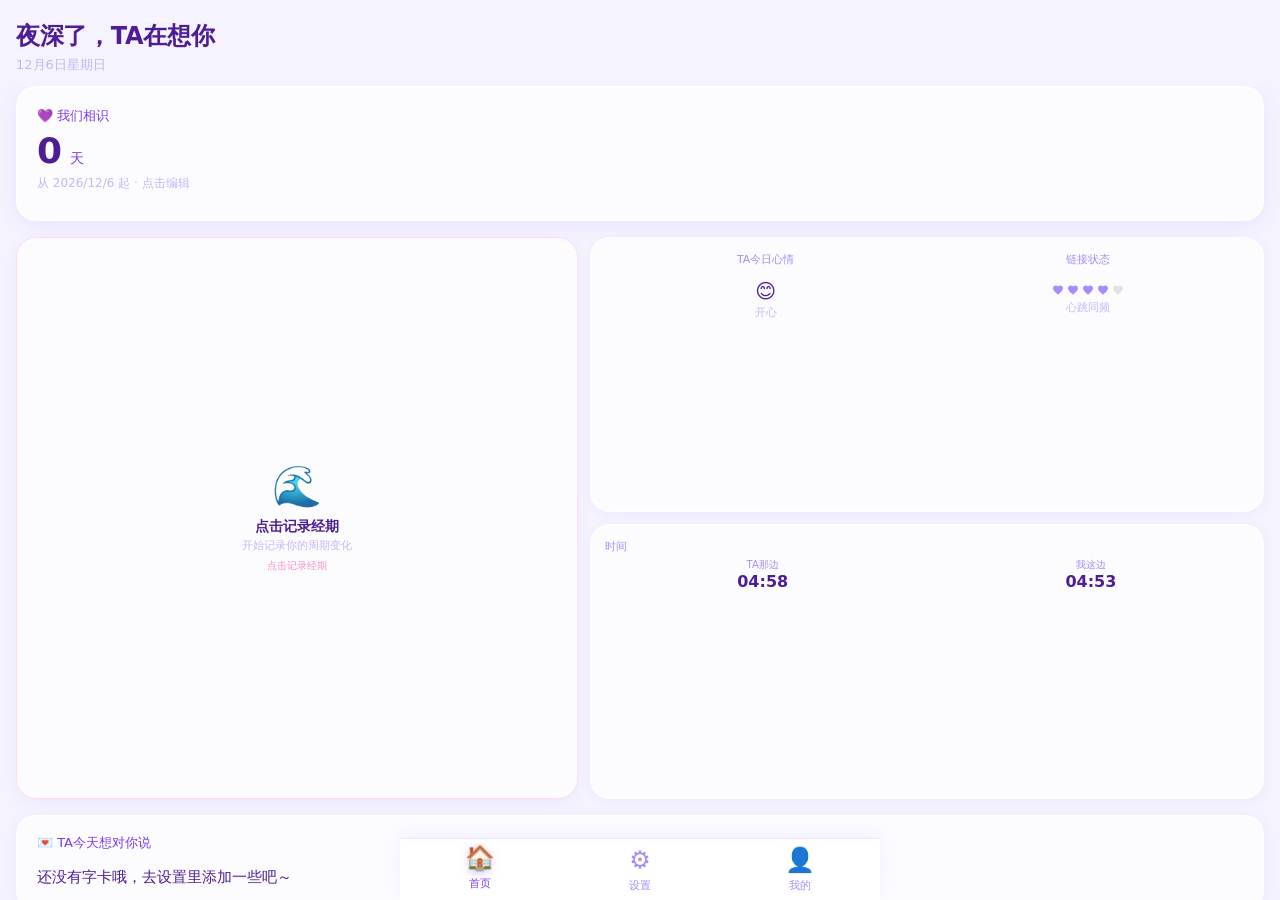
==== commit c7617209: "Add files via upload" ====
--- a/index.html
+++ b/index.html
@@ -54,10 +54,7 @@
     --bubble-their-bg: rgba(255, 255, 255, 0.9);
     --bubble-their-text: #4c1d95;
     
-    /* 气泡美化（可自定义） */
-    --bubble-radius: 6px;
-    --bubble-radius-corner: 2px;
-    --bubble-opacity: 1;
+
     
     /* 弹窗 */
     --bg-primary: #ffffff;
@@ -2151,97 +2148,6 @@
   }
   .settings-arrow { color: var(--text-muted); font-size: 16px; }
 
-  /* 气泡美化设置 */
-  .bubble-custom-section {
-    padding: 14px;
-  }
-  .bubble-custom-row {
-    display: flex;
-    align-items: center;
-    justify-content: space-between;
-    margin-bottom: 14px;
-  }
-  .bubble-custom-row:last-child { margin-bottom: 0; }
-  .bubble-custom-label {
-    font-size: 13px;
-    color: var(--text-primary);
-    min-width: 70px;
-  }
-  .bubble-custom-slider {
-    flex: 1;
-    margin: 0 12px;
-    -webkit-appearance: none;
-    appearance: none;
-    height: 6px;
-    border-radius: 3px;
-    background: linear-gradient(to right, var(--bubble-mine-bg-1) 0%, var(--bubble-mine-bg-1) var(--val, 50%), rgba(200,200,200,0.3) var(--val, 50%), rgba(200,200,200,0.3) 100%);
-    outline: none;
-  }
-  .bubble-custom-slider::-webkit-slider-thumb {
-    -webkit-appearance: none;
-    appearance: none;
-    width: 20px;
-    height: 20px;
-    border-radius: 50%;
-    background: linear-gradient(135deg, var(--bubble-mine-bg-1), var(--bubble-mine-bg-2));
-    cursor: pointer;
-    box-shadow: 0 2px 6px rgba(139, 92, 246, 0.3);
-  }
-  .bubble-custom-value {
-    font-size: 12px;
-    color: var(--text-tertiary);
-    min-width: 40px;
-    text-align: right;
-  }
-  .bubble-color-picker {
-    width: 36px;
-    height: 36px;
-    border-radius: 10px;
-    border: 2px solid var(--card-border);
-    cursor: pointer;
-    padding: 0;
-  }
-  .bubble-preview {
-    display: flex;
-    gap: 10px;
-    padding: 12px;
-    background: rgba(0,0,0,0.03);
-    border-radius: 12px;
-    margin-top: 12px;
-  }
-  .bubble-preview-mine {
-    padding: 8px 14px;
-    background: linear-gradient(135deg, var(--bubble-mine-bg-1), var(--bubble-mine-bg-2));
-    color: var(--bubble-mine-text);
-    border-radius: var(--bubble-radius);
-    margin-left: auto;
-    font-size: 13px;
-  }
-  .bubble-preview-their {
-    padding: 8px 14px;
-    background: var(--bubble-their-bg);
-    color: var(--bubble-their-text);
-    border-radius: var(--bubble-radius);
-    font-size: 13px;
-  }
-  .bubble-shape-options {
-    display: flex;
-    gap: 8px;
-  }
-  .bubble-shape-btn {
-    padding: 6px 14px;
-    border-radius: 16px;
-    font-size: 12px;
-    background: rgba(200,200,200,0.2);
-    color: var(--text-secondary);
-    border: 1px solid transparent;
-    cursor: pointer;
-  }
-  .bubble-shape-btn.active {
-    background: linear-gradient(135deg, var(--bubble-mine-bg-1), var(--bubble-mine-bg-2));
-    color: white;
-  }
-
   .current-role-card {
     display: flex;
     align-items: center;
@@ -3137,6 +3043,9 @@
   .search-result-avatar.group {
     background: linear-gradient(135deg, #f9a8d4, #f472b6);
   }
+  .search-result-avatar.mine {
+    background: linear-gradient(135deg, #86efac, #22c55e);
+  }
   .search-result-name {
     font-size: 14px;
     font-weight: 600;
@@ -3623,7 +3532,82 @@
     align-items: center;
     gap: 4px;
     width: 60px;
-  }
+    position: relative;
+  }
+  .group-member-add {
+    display: flex;
+    flex-direction: column;
+    align-items: center;
+    gap: 4px;
+    width: 60px;
+    cursor: pointer;
+  }
+  .group-member-add-btn {
+    width: 48px;
+    height: 48px;
+    border-radius: 50%;
+    background: #f3f4f6;
+    border: 2px dashed #d1d5db;
+    display: flex;
+    align-items: center;
+    justify-content: center;
+    font-size: 24px;
+    color: #9ca3af;
+    transition: all 0.2s;
+  }
+  .group-member-add-btn:active { background: #e5e7eb; }
+  .group-member-remove-btn {
+    width: 48px;
+    height: 48px;
+    border-radius: 50%;
+    background: #f3f4f6;
+    border: 2px dashed #d1d5db;
+    display: flex;
+    align-items: center;
+    justify-content: center;
+    font-size: 24px;
+    color: #9ca3af;
+    transition: all 0.2s;
+  }
+  .group-member-remove-btn:active { background: #e5e7eb; }
+  .group-member-remove-btn.active {
+    border-color: #ef4444;
+    color: #ef4444;
+    background: rgba(239, 68, 68, 0.08);
+  }
+  .group-member-remove {
+    position: absolute;
+    bottom: -4px;
+    right: -4px;
+    width: 18px;
+    height: 18px;
+    border-radius: 50%;
+    background: rgba(239, 68, 68, 0.85);
+    color: #fff;
+    font-size: 11px;
+    line-height: 18px;
+    text-align: center;
+    cursor: pointer;
+    display: none;
+    z-index: 1;
+  }
+  .group-member-remove:active { background: rgba(239, 68, 68, 1); }
+  .group-member-list.deleting .group-member-remove { display: block; }
+  .group-member-header {
+    display: flex;
+    align-items: center;
+    justify-content: flex-end;
+    width: 100%;
+    margin-bottom: 4px;
+  }
+  .group-member-edit-btn {
+    font-size: 12px;
+    color: var(--accent-purple);
+    cursor: pointer;
+    padding: 4px 8px;
+    border-radius: 4px;
+  }
+  .group-member-edit-btn:active { background: rgba(167,139,250,0.15); }
   .group-member-avatar {
     width: 48px;
     height: 48px;
@@ -9345,7 +9329,7 @@
     padding-top: 8px;
     border-top: 1px solid rgba(255,255,255,0.06);
   }
-  .comment-reply {
+  div.comment-reply {
     display: flex;
     align-items: flex-start;
     gap: 6px;
@@ -10409,6 +10393,39 @@
   .func-card-right .func-mini .mini-label { font-size: 11px; color: var(--text-tertiary); margin-bottom: 4px; }
   .func-card-right .func-mini .mini-value { font-size: 20px; font-weight: 700; color: var(--text-primary); }
   .func-card-right .func-mini .mini-sub { font-size: 11px; color: var(--text-muted); margin-top: 2px; }
+  /* 全局 mini 样式，确保手绘/侧栏布局与默认布局一致 */
+  .mini-value { font-size: 20px; font-weight: 700; color: var(--text-primary); }
+  .mini-sub { font-size: 11px; color: var(--text-muted); margin-top: 2px; }
+  /* 心形信号格 - SVG内联绘制 */
+  .heart-signal { display: flex; gap: 3px; align-items: center; justify-content: center; margin-bottom: 2px; }
+  .heart-signal .heart {
+    width: 12px; height: 12px;
+    background-image: url("data:image/svg+xml,%3Csvg xmlns='http://www.w3.org/2000/svg' viewBox='0 0 24 24'%3E%3Cpath d='M12 21.35l-1.45-1.32C5.4 15.36 2 12.28 2 8.5 2 5.42 4.42 3 7.5 3c1.74 0 3.41.81 4.5 2.09C13.09 3.81 14.76 3 16.5 3 19.58 3 22 5.42 22 8.5c0 3.78-3.4 6.86-8.55 11.54L12 21.35z' fill='%23999' fill-opacity='0.25'/%3E%3C/svg%3E");
+    background-size: contain;
+    background-repeat: no-repeat;
+    transition: all 0.3s ease;
+  }
+  .heart-signal .heart-active {
+    background-image: url("data:image/svg+xml,%3Csvg xmlns='http://www.w3.org/2000/svg' viewBox='0 0 24 24'%3E%3Cpath d='M12 21.35l-1.45-1.32C5.4 15.36 2 12.28 2 8.5 2 5.42 4.42 3 7.5 3c1.74 0 3.41.81 4.5 2.09C13.09 3.81 14.76 3 16.5 3 19.58 3 22 5.42 22 8.5c0 3.78-3.4 6.86-8.55 11.54L12 21.35z' fill='%23a78bfa'/%3E%3C/svg%3E");
+    animation: heartBeat 2s ease-in-out infinite;
+  }
+  .heart-signal .heart-pulse {
+    animation: heartPulse 1.5s ease-in-out infinite;
+  }
+  @keyframes heartBeat {
+    0%, 100% { transform: scale(1); }
+    50% { transform: scale(1.2); }
+  }
+  @keyframes heartPulse {
+    0%, 100% { opacity: 1; transform: scale(1); }
+    50% { opacity: 0.4; transform: scale(0.85); }
+  }
+  .mood-link-header { display: flex; justify-content: space-around; align-items: center; margin-bottom: 8px; }
+  .mood-link-header .mini-label { flex: 1; text-align: center; margin-bottom: 0; }
+  .mood-link-inline { display: flex; justify-content: space-around; align-items: center; margin-top: 4px; }
+  .mood-link-inline > div { flex: 1; text-align: center; display: flex; flex-direction: column; align-items: center; }
+  .mood-link-inline .link-label-cls { font-size: 9px; color: var(--text-tertiary); text-align: right; }
+  .mood-link-inline .link-value-cls { font-size: 13px; font-weight: 600; color: var(--text-secondary); text-align: right; }
   .time-row { display: flex; gap: 12px; }
   .time-row .time-block { flex: 1; text-align: center; }
   .time-row .time-block .time-label { font-size: 10px; color: var(--text-tertiary); }
@@ -10704,24 +10721,39 @@
   }
   .hd-mini-card:active { transform: scale(0.95); }
   .hd-mini-label {
-    font-size: 10px;
+    font-size: 11px;
     color: var(--text-tertiary);
-    margin-bottom: 6px;
-    font-weight: 500;
+    margin-bottom: 4px;
   }
   .hd-mini-mood {
     display: flex;
     align-items: center;
     gap: 8px;
   }
-  .hd-mood-emoji {
-    font-size: 22px;
-  }
-  .hd-mood-text {
-    font-size: 13px;
-    font-weight: 600;
-    color: var(--text-primary);
-  }
+  .hd-mood-emoji, .hd-mood-emoji-cls {
+    font-size: 20px !important;
+    font-weight: 700 !important;
+    color: var(--text-primary) !important;
+  }
+  .hd-mood-text, .hd-mood-text-cls {
+    font-size: 11px !important;
+    color: var(--text-muted) !important;
+    margin-top: 2px !important;
+  }
+  .hd-mood-link-header { display: flex; justify-content: space-around; align-items: center; margin-bottom: 8px; }
+.hd-mood-link-header .hd-mini-label { flex: 1; text-align: center; }
+.hd-mood-link-row {
+    display: flex;
+    align-items: center;
+    justify-content: space-between;
+    gap: 6px;
+  }
+  .hd-link-status {
+    text-align: right;
+    border-left: 1px solid rgba(0,0,0,0.06);
+    padding-left: 6px;
+  }
+
   
   /* 时间小卡片 */
   .hd-time-display {
@@ -11075,10 +11107,9 @@
   }
   
   .sb-mini-label {
-    font-size: 13px;
+    font-size: 11px;
     color: var(--text-tertiary);
-    margin-bottom: 10px;
-    font-weight: 600;
+    margin-bottom: 4px;
   }
   
   .sb-mini-mood {
@@ -11087,15 +11118,31 @@
     gap: 12px;
   }
   
-  .sb-mood-emoji {
-    font-size: 34px;
-  }
-  
-  .sb-mood-text {
-    font-size: 17px;
-    font-weight: 700;
-    color: var(--text-primary);
-  }
+  .sb-mood-emoji, .sb-mood-emoji-cls {
+    font-size: 20px !important;
+    font-weight: 700 !important;
+    color: var(--text-primary) !important;
+  }
+  
+  .sb-mood-text, .sb-mood-text-cls {
+    font-size: 11px !important;
+    color: var(--text-muted) !important;
+    margin-top: 2px !important;
+  }
+  .sb-mood-link-header { display: flex; justify-content: space-around; align-items: center; margin-bottom: 8px; }
+.sb-mood-link-header .sb-mini-label { flex: 1; text-align: center; }
+.sb-mood-link-row {
+    display: flex;
+    align-items: center;
+    justify-content: space-between;
+    gap: 12px;
+  }
+  .sb-link-status {
+    text-align: right;
+    border-left: 1px solid rgba(0,0,0,0.06);
+    padding-left: 12px;
+  }
+
   
   /* 时间小卡片 */
   .sb-time-display {
@@ -15121,11 +15168,11 @@
   box-shadow: 0 2px 6px rgba(0,0,0,0.2);
 }
 </style>
-<style id="custom-bubble-css"></style>
 </head>
 <body>
 
 <div id="app">
+
 
   <!-- ========== 首页 ========== -->
   <div class="page active" id="page-home">
@@ -15156,9 +15203,26 @@
         </div>
         <div class="func-card-right">
           <div class="func-mini" onclick="refreshMood()">
-            <div class="mini-label">TA今日心情</div>
-            <div class="mini-value" id="mood-emoji">😊</div>
-            <div class="mini-sub" id="mood-text">开心</div>
+            <div class="mood-link-header">
+              <div class="mini-label">TA今日心情</div>
+              <div class="mini-label">链接状态</div>
+            </div>
+            <div class="mood-link-inline">
+              <div>
+                <div class="mini-value" id="mood-emoji">😊</div>
+                <div class="mini-sub" id="mood-text">开心</div>
+              </div>
+              <div>
+                <div class="heart-signal" id="heart-signal">
+                  <div class="heart"></div>
+                  <div class="heart"></div>
+                  <div class="heart"></div>
+                  <div class="heart"></div>
+                  <div class="heart"></div>
+                </div>
+                <div class="mini-sub" id="link-status-text">共鸣中</div>
+              </div>
+            </div>
           </div>
           <div class="func-mini" onclick="showToast('🕐 ' + document.getElementById('role-time').textContent + ' (TA) / ' + document.getElementById('my-time').textContent + ' (我)')">
             <div class="mini-label">时间</div>
@@ -15291,10 +15355,25 @@
           <!-- 左边：上下两个小卡片 -->
           <div class="hd-left-cards">
             <div class="hd-mini-card hd-mood-card" onclick="refreshMood()">
-              <div class="hd-mini-label">TA今日心情</div>
-              <div class="hd-mini-mood">
-                <span class="hd-mood-emoji hd-mood-emoji-cls">😊</span>
-                <span class="hd-mood-text hd-mood-text-cls">开心</span>
+              <div class="hd-mood-link-header">
+                <div class="hd-mini-label">TA今日心情</div>
+                <div class="hd-mini-label">链接状态</div>
+              </div>
+              <div class="mood-link-inline">
+                <div>
+                  <div class="mini-value" id="hd-mood-emoji">😊</div>
+                  <div class="mini-sub" id="hd-mood-text">开心</div>
+                </div>
+                <div>
+                  <div class="heart-signal" id="hd-heart-signal">
+                    <div class="heart"></div>
+                    <div class="heart"></div>
+                    <div class="heart"></div>
+                    <div class="heart"></div>
+                    <div class="heart"></div>
+                  </div>
+                  <div class="mini-sub" id="hd-link-status-text">共鸣中</div>
+                </div>
               </div>
             </div>
             <div class="hd-mini-card hd-time-card" onclick="showToast('🕐 ' + document.querySelector('.hd-role-time').textContent + ' (TA) / ' + document.querySelector('.hd-my-time').textContent + ' (我)')">
@@ -15396,10 +15475,25 @@
           <!-- 左边：上下两个小卡片 -->
           <div class="sb-left-cards">
             <div class="sb-mini-card sb-mood-card" onclick="refreshMood()">
-              <div class="sb-mini-label">TA今日心情</div>
-              <div class="sb-mini-mood">
-                <span class="sb-mood-emoji sb-mood-emoji-cls">😊</span>
-                <span class="sb-mood-text sb-mood-text-cls">开心</span>
+              <div class="sb-mood-link-header">
+                <div class="sb-mini-label">TA今日心情</div>
+                <div class="sb-mini-label">链接状态</div>
+              </div>
+              <div class="mood-link-inline">
+                <div>
+                  <div class="mini-value" id="sb-mood-emoji">😊</div>
+                  <div class="mini-sub" id="sb-mood-text">开心</div>
+                </div>
+                <div>
+                  <div class="heart-signal" id="sb-heart-signal">
+                    <div class="heart"></div>
+                    <div class="heart"></div>
+                    <div class="heart"></div>
+                    <div class="heart"></div>
+                    <div class="heart"></div>
+                  </div>
+                  <div class="mini-sub" id="sb-link-status-text">共鸣中</div>
+                </div>
               </div>
             </div>
             <div class="sb-mini-card sb-time-card" onclick="showToast('🕐 ' + document.querySelector('.sb-role-time').textContent + ' (TA) / ' + document.querySelector('.sb-my-time').textContent + ' (我)')">
@@ -15672,62 +15766,6 @@
       </div><!-- /collapsible-content 外观与样式 -->
       </div>
 
-      <!-- 气泡美化设置 -->
-      <div class="collapsible-section">
-      <div class="collapsible-header" onclick="toggleCollapsible('bubble-beauty-content')">
-        <span>💬 气泡美化</span>
-        <span onclick="event.stopPropagation();resetBubbleSettings()" style="font-size:12px;color:var(--text-tertiary);font-weight:normal;cursor:pointer;">恢复默认</span>
-        <span id="bubble-beauty-content_arrow" class="collapsible-arrow">▼</span>
-      </div>
-      <div id="bubble-beauty-content" class="collapsible-content">
-      <div class="settings-card">
-        <div class="bubble-custom-section">
-          <!-- 气泡形状 -->
-          <div class="bubble-custom-row">
-            <div class="bubble-custom-label">形状</div>
-            <div class="bubble-shape-options">
-              <div class="bubble-shape-btn" data-shape="round" onclick="setBubbleShape('round')">圆角</div>
-              <div class="bubble-shape-btn active" data-shape="default" onclick="setBubbleShape('default')">默认</div>
-              <div class="bubble-shape-btn" data-shape="square" onclick="setBubbleShape('square')">方角</div>
-            </div>
-          </div>
-          
-          <!-- 圆角大小 -->
-          <div class="bubble-custom-row" id="bubble-radius-row">
-            <div class="bubble-custom-label">圆角大小</div>
-            <input type="range" class="bubble-custom-slider" id="bubble-radius-slider" min="0" max="24" value="6" oninput="updateBubbleRadius(this.value)">
-            <div class="bubble-custom-value" id="bubble-radius-value">6px</div>
-          </div>
-          
-          <!-- 透明度 -->
-          <div class="bubble-custom-row">
-            <div class="bubble-custom-label">透明度</div>
-            <input type="range" class="bubble-custom-slider" id="bubble-opacity-slider" min="50" max="100" value="100" oninput="updateBubbleOpacity(this.value)">
-            <div class="bubble-custom-value" id="bubble-opacity-value">100%</div>
-          </div>
-          
-          <!-- 我的气泡颜色 -->
-          <div class="bubble-custom-row">
-            <div class="bubble-custom-label">我的颜色</div>
-            <input type="color" class="bubble-color-picker" id="bubble-mine-color" value="#8b5cf6" onchange="updateBubbleMineColor(this.value)">
-          </div>
-          
-          <!-- TA的气泡颜色 -->
-          <div class="bubble-custom-row">
-            <div class="bubble-custom-label">TA的颜色</div>
-            <input type="color" class="bubble-color-picker" id="bubble-their-color" value="#ffffff" onchange="updateBubbleTheirColor(this.value)">
-          </div>
-          
-          <!-- 预览 -->
-          <div class="bubble-preview" id="bubble-preview">
-            <div class="bubble-preview-their">TA的消息</div>
-            <div class="bubble-preview-mine">我的消息</div>
-          </div>
-        </div>
-      </div>
-      </div><!-- /collapsible-content 气泡美化 -->
-      </div>
-
       <!-- 自定义气泡CSS -->
       <div class="collapsible-section">
       <div class="collapsible-header" onclick="toggleCollapsible('bubble-css-content')">
@@ -15755,7 +15793,13 @@
       </div><!-- /collapsible-content 气泡&CSS -->
       </div>
 
-      <div class="section-title">消息与通知</div>
+      <!-- 消息与通知（折叠） -->
+      <div class="collapsible-section">
+      <div class="collapsible-header" onclick="toggleCollapsible('notification-content')">
+        <span>🔔 消息与通知</span>
+        <span id="notification-content_arrow" class="collapsible-arrow">▼</span>
+      </div>
+      <div id="notification-content" class="collapsible-content">
       <div class="settings-card">
         <div class="settings-item">
           <div class="settings-icon">🔔</div>
@@ -15797,8 +15841,16 @@
           </div>
         </div>
       </div>
-      
-      <div class="section-title">AI</div>
+      </div><!-- /collapsible-content 消息与通知 -->
+      </div>
+
+      <!-- AI（折叠） -->
+      <div class="collapsible-section">
+      <div class="collapsible-header" onclick="toggleCollapsible('ai-content')">
+        <span>🤖 AI</span>
+        <span id="ai-content_arrow" class="collapsible-arrow">▼</span>
+      </div>
+      <div id="ai-content" class="collapsible-content">
       <div class="settings-card">
         <div class="settings-item" data-icon-key="settings-ai" onclick="openAIConfigModal()">
           <div class="settings-icon">🤖</div>
@@ -15806,7 +15858,16 @@
           <div class="settings-arrow">›</div>
         </div>
       </div>
-      <div class="section-title">数据</div>
+      </div><!-- /collapsible-content AI -->
+      </div>
+
+      <!-- 数据（折叠，含聊天统计） -->
+      <div class="collapsible-section">
+      <div class="collapsible-header" onclick="toggleCollapsible('data-content')">
+        <span>💾 数据</span>
+        <span id="data-content_arrow" class="collapsible-arrow">▼</span>
+      </div>
+      <div id="data-content" class="collapsible-content">
       <div class="settings-card">
         <div class="settings-item" data-icon-key="settings-storage" onclick="showStorageInfo()">
           <div class="settings-icon">📊</div>
@@ -15816,6 +15877,11 @@
         <div class="settings-item" data-icon-key="settings-compress" onclick="compressAllImages()">
           <div class="settings-icon" style="background:linear-gradient(135deg,#86efac,#4ade80);">🗜️</div>
           <div class="settings-text"><h4>一键压缩瘦身</h4><p>自动压缩所有头像、背景图、表情包、头像框</p></div>
+          <div class="settings-arrow">›</div>
+        </div>
+        <div class="settings-item" data-icon-key="me-stats" onclick="openChatStats()">
+          <div class="settings-icon" style="background:linear-gradient(135deg,#fde68a,#fbbf24);">📊</div>
+          <div class="settings-text"><h4>聊天统计</h4><p>查看聊天天数、消息数、活跃度等数据</p></div>
           <div class="settings-arrow">›</div>
         </div>
         <div class="settings-item" data-icon-key="settings-backup" onclick="toggleBackupPanel()" id="backup-toggle-item">
@@ -15848,7 +15914,11 @@
           </div>
         </div>
       </div>
-      <div style="text-align:center;padding:20px;color:var(--text-muted);font-size:11px;">梦角传讯 · 本地存储 · 完全离线</div>
+      </div><!-- /collapsible-content 数据 -->
+      </div>
+
+      <div style="text-align:center;padding:20px;color:var(--text-muted);font-size:11px;">渡念 · 只存在于此</div>
+      </div>
     </div>
   </div>
 
@@ -15905,14 +15975,6 @@
           <div class="settings-arrow">›</div>
         </div>
       </div>
-      <div class="section-title">数据统计</div>
-      <div class="settings-card">
-        <div class="settings-item" data-icon-key="me-stats" onclick="openChatStats()">
-          <div class="settings-icon">📊</div>
-          <div class="settings-text"><h4>聊天统计</h4><p>查看聊天天数、消息数、活跃度等数据</p></div>
-          <div class="settings-arrow">›</div>
-        </div>
-      </div>
       <div style="text-align:center;padding:28px 0 12px;font-size:11px;color:rgba(128,128,128,0.4);letter-spacing:0.5px;line-height:1.8;">
         小红书@我要学英语（4356852316）<br>祝大家和mj长长久久 🌙
       </div>
@@ -15924,7 +15986,10 @@
     <div class="top-bar">
       <div class="icon-btn" onclick="closeMoments()">‹</div>
       <div class="top-bar-title">🌟 朋友圈</div>
-      <div class="icon-btn" onclick="openMomentPostModal()">📷</div>
+      <div style="display:flex;gap:4px;">
+        <div class="icon-btn" onclick="toggleMomentsRoleComment()" title="角色互评设置" style="font-size:18px;">⚙️</div>
+        <div class="icon-btn" onclick="openMomentPostModal()">📷</div>
+      </div>
     </div>
     <div class="moments-page" id="moments-container">
       <div class="moments-cover" id="moments-cover">
@@ -15936,6 +16001,25 @@
         </div>
       </div>
       <div class="moments-list" id="moments-list"></div>
+    </div>
+    <!-- 朋友圈角色互评设置弹窗 -->
+    <div id="moments-role-comment-popup" style="display:none;position:fixed;top:0;left:0;right:0;bottom:0;z-index:9999;background:rgba(0,0,0,0.4);" onclick="if(event.target===this)closeMomentsRoleCommentPopup()">
+      <div style="position:absolute;top:50%;left:50%;transform:translate(-50%,-50%);background:var(--card-bg,#fff);border-radius:16px;padding:24px;width:300px;box-shadow:0 8px 32px rgba(0,0,0,0.2);">
+        <div style="font-size:16px;font-weight:600;margin-bottom:16px;text-align:center;">朋友圈互动设置</div>
+        <div style="display:flex;align-items:center;justify-content:space-between;padding:12px 0;border-bottom:1px solid var(--border-color,#eee);">
+          <div>
+            <div style="font-size:14px;font-weight:500;">角色互相评论</div>
+            <div style="font-size:12px;color:var(--text-muted);margin-top:4px;">开启后角色可以互相评论朋友圈</div>
+          </div>
+          <label class="switch" style="flex-shrink:0;margin-left:12px;">
+            <input type="checkbox" id="moments-role-comment-toggle" onchange="saveMomentsRoleCommentSetting(this.checked)">
+            <span class="slider"></span>
+          </label>
+        </div>
+        <div style="text-align:center;margin-top:16px;">
+          <button onclick="closeMomentsRoleCommentPopup()" style="padding:8px 24px;border-radius:8px;border:none;background:var(--accent-color,#8b5cf6);color:#fff;font-size:14px;cursor:pointer;">确定</button>
+        </div>
+      </div>
     </div>
   </div>
 
@@ -16959,7 +17043,7 @@
         <button id="emoji-manage-mode-btn" class="btn btn-sm btn-secondary" onclick="toggleEmojiManageMode()" style="padding:3px 12px;font-size:12px;">管理</button>
       </div>
       <div id="emoji-manage-group-tabs" style="display:flex;gap:6px;overflow-x:auto;padding:2px 0 8px;white-space:nowrap;"></div>
-      <div id="emoji-manage-toolbar" style="display:none;background:#f8f8f8;padding:8px 10px;border-radius:8px;margin-bottom:8px;display:none;align-items:center;gap:8px;flex-wrap:wrap;">
+      <div id="emoji-manage-toolbar" style="display:none;background:#f8f8f8;padding:8px 10px;border-radius:8px;margin-bottom:8px;align-items:center;gap:8px;flex-wrap:wrap;">
         <span id="emoji-manage-selected-count" style="font-size:13px;color:#333;flex:0 0 auto;">已选 0 个</span>
         <span style="flex:1;"></span>
         <button onclick="batchDeleteSelectedEmojis()" style="padding:4px 10px;font-size:12px;background:#ff4d4f;color:#fff;border:none;border-radius:6px;">🗑 删除</button>
@@ -18721,9 +18805,9 @@
       <div class="modal-title">题库管理</div>
       <div style="font-size:12px;color:var(--text-muted);margin-bottom:12px;">角色问我时，会从题库中随机抽取题目</div>
       <div id="question-pool-list" style="flex:1;overflow-y:auto;margin-bottom:12px;min-height:100px;"></div>
-      <div style="display:flex;gap:8px;align-items:center;">
-        <input type="text" class="form-input" id="new-pool-question" placeholder="输入新题目..." style="flex:1;min-width:0;">
-        <button class="btn btn-primary" onclick="addPoolQuestion()" style="white-space:nowrap;width:auto;flex-shrink:0;min-width:72px;">添加</button>
+      <div style="display:flex;gap:8px;align-items:flex-start;">
+        <textarea class="form-input" id="new-pool-question" placeholder="批量添加：一行一条题目，自动去重..." style="flex:1;min-width:0;min-height:80px;resize:vertical;line-height:1.5;font-size:13px;"></textarea>
+        <button class="btn btn-primary" onclick="addPoolQuestion()" style="white-space:nowrap;width:auto;flex-shrink:0;min-width:72px;margin-top:2px;">添加</button>
       </div>
     </div>
   </div>
@@ -18890,9 +18974,10 @@
       </div>
       <div id="checkin-cards-list" style="flex:1;overflow-y:auto;max-height:40vh;margin-bottom:12px;"></div>
       <div style="display:flex;gap:8px;">
-        <input type="text" id="checkin-card-input" class="form-input" placeholder="输入新的字卡内容" style="flex:1;min-width:0;">
+        <textarea id="checkin-card-input" class="form-input" placeholder="支持批量添加，每行一个&#10;换行直接按回车，输完点右侧添加" rows="3" style="flex:1;min-width:0;resize:vertical;min-height:60px;font-size:13px;"></textarea>
         <button class="btn btn-primary" onclick="addCheckinCard()" style="width:auto;padding:0 16px;flex-shrink:0;">添加</button>
       </div>
+      <div id="checkin-duplicate-tip" style="font-size:12px;color:#ef4444;margin:4px 0 0;display:none;"></div>
     </div>
   </div>
 
@@ -19584,10 +19669,111 @@
   { emoji: '💭', text: '发呆' }, { emoji: '🌸', text: '温柔' }
 ];
 
+// 链接状态文案库（14条，随机切换，每2-3小时刷新）
+var linkStatusList = [
+  { text: '共鸣中', level: 5 },
+  { text: '链接稳定', level: 4 },
+  { text: '心意相通', level: 5 },
+  { text: '梦境相连', level: 5 },
+  { text: '心跳同频', level: 4 },
+  { text: '能量交汇', level: 4 },
+  { text: '正在连接...', level: 3 },
+  { text: '努力靠近中', level: 3 },
+  { text: '信号微弱', level: 1 },
+  { text: '频率校准中', level: 3 },
+  { text: '断断续续', level: 2 },
+  { text: '正在搜寻...', level: 2 },
+  { text: '若有若无', level: 1 },
+  { text: '努力中...', level: 2 }
+];
+var _linkStatusTimer = null;
+var _lastLinkStatusIdx = -1;
+
+function updateHeartSignal(level) {
+  var ids = ['heart-signal', 'hd-heart-signal', 'sb-heart-signal'];
+  ids.forEach(function(id) {
+    var container = document.getElementById(id);
+    if (!container) return;
+    var hearts = container.querySelectorAll('.heart');
+    hearts.forEach(function(h, i) {
+      if (i < level) {
+        h.classList.add('heart-active');
+        h.classList.remove('heart-pulse');
+      } else {
+        h.classList.remove('heart-active');
+        h.classList.remove('heart-pulse');
+      }
+    });
+    // 弱信号时，活跃的心形加上闪烁动画
+    if (level <= 2) {
+      hearts.forEach(function(h, i) {
+        if (i < level) h.classList.add('heart-pulse');
+      });
+    }
+  });
+}
+
+function refreshLinkStatus(refreshCurrentRole) {
+  var roleId = state.currentRoleId;
+  var role = roleId ? state.roles[roleId] : null;
+  var idx;
+  
+  // 每个角色独立维护连接状态
+  if (role) {
+    // 切换角色时，如果该角色上次刷新已超过2.5小时，也立即刷新
+    var staleThreshold = 2.5 * 60 * 60 * 1000;
+    var isStale = role.linkStatusTime && (Date.now() - role.linkStatusTime > staleThreshold);
+    if (refreshCurrentRole || role.linkStatusIdx === undefined || isStale) {
+      // 定时器触发 或 首次初始化 或 超过2.5小时未刷新，生成新的连接状态
+      do { idx = Math.floor(Math.random() * linkStatusList.length); }
+      while (idx === (role.linkStatusIdx !== undefined ? role.linkStatusIdx : -1) && linkStatusList.length > 1);
+      role.linkStatusIdx = idx;
+      role.linkStatusTime = Date.now();
+      saveData();
+    } else {
+      // 切换角色且未超时，读取该角色已有的状态
+      idx = role.linkStatusIdx;
+    }
+  } else {
+    // 没有角色或未初始化，使用全局随机
+    do { idx = Math.floor(Math.random() * linkStatusList.length); }
+    while (idx === _lastLinkStatusIdx && linkStatusList.length > 1);
+    _lastLinkStatusIdx = idx;
+  }
+  
+  var item = linkStatusList[idx];
+  var text = item.text;
+  var level = item.level;
+  // 更新所有显示元素
+  var defEl = document.getElementById('link-status-text');
+  if (defEl) defEl.textContent = text;
+  var hdEl = document.getElementById('hd-link-status-text');
+  if (hdEl) hdEl.textContent = text;
+  var sbEl = document.getElementById('sb-link-status-text');
+  if (sbEl) sbEl.textContent = text;
+  updateHeartSignal(level);
+}
+
+function startLinkStatusTimer() {
+  // 先执行一次，为当前角色初始化状态
+  refreshLinkStatus(true);
+  // 每2.5小时（150分钟）刷新一次，加随机偏移±15分钟避免机械感
+  function scheduleNext() {
+    var base = 2.5 * 60 * 60 * 1000;
+    var jitter = (Math.random() - 0.5) * 30 * 60 * 1000;
+    var delay = base + jitter;
+    _linkStatusTimer = setTimeout(function() {
+      refreshLinkStatus(true); // 定时器触发时刷新当前角色状态
+      scheduleNext();
+    }, delay);
+  }
+  scheduleNext();
+}
+
 function initHomePage() {
   updateGreeting(); updateDateDisplay(); loadAnniversary();
   initRoleTimeOffset(); updateTimes(); setInterval(updateTimes, 30000);
-  refreshMood(); refreshDailyWords(); updateMePage();
+  refreshMood(); refreshLinkStatus(); startLinkStatusTimer(); refreshDailyWords(); updateMePage();
 }
 function updateGreeting() {
   var h = new Date().getHours(), g = '你好';
@@ -20211,18 +20397,15 @@
   for (var i=0;i<today.length;i++) seed += today.charCodeAt(i);
   if (state.currentRoleId) for (var i=0;i<state.currentRoleId.length;i++) seed += state.currentRoleId.charCodeAt(i);
   var m = moodMap[seed % moodMap.length];
+  // 更新默认布局
   var ee = document.getElementById('mood-emoji'), te = document.getElementById('mood-text');
   if (ee) ee.textContent = m.emoji; if (te) te.textContent = m.text;
-  // 更新手绘布局的心情
-  var hdEmojis = document.querySelectorAll('.hd-mood-emoji-cls');
-  hdEmojis.forEach(function(el) { el.textContent = m.emoji; });
-  var hdTexts = document.querySelectorAll('.hd-mood-text-cls');
-  hdTexts.forEach(function(el) { el.textContent = m.text; });
-  // 更新侧栏布局的心情
-  var sbEmojis = document.querySelectorAll('.sb-mood-emoji-cls');
-  sbEmojis.forEach(function(el) { el.textContent = m.emoji; });
-  var sbTexts = document.querySelectorAll('.sb-mood-text-cls');
-  sbTexts.forEach(function(el) { el.textContent = m.text; });
+  // 更新手绘布局
+  var hdEe = document.getElementById('hd-mood-emoji'), hdTe = document.getElementById('hd-mood-text');
+  if (hdEe) hdEe.textContent = m.emoji; if (hdTe) hdTe.textContent = m.text;
+  // 更新侧栏布局
+  var sbEe = document.getElementById('sb-mood-emoji'), sbTe = document.getElementById('sb-mood-text');
+  if (sbEe) sbEe.textContent = m.emoji; if (sbTe) sbTe.textContent = m.text;
 }
 function refreshDailyWords() {
   var el = document.getElementById('daily-words-content'), tog = document.getElementById('daily-words-toggle');
@@ -20345,27 +20528,87 @@
 };
 
 // 加载日记数据
-function loadDiaryData() {
-  try {
-    var s = localStorage.getItem('dream_diary_data');
-    if (s) {
-      var d = JSON.parse(s);
-      if (d.entries) diaryState.entries = d.entries;
-      if (d.tags) diaryState.tags = d.tags;
-      if (d.roleEntries) diaryState.roleEntries = d.roleEntries;
-    }
-  } catch(e) {}
+var _diaryLoaded = false;
+function loadDiaryData(force) {
+  // 已加载到内存，直接返回（导入/清空时传 force=true 强制重载）
+  if (_diaryLoaded && !force) return;
+  _diaryLoaded = true;
+  // 异步加载日记数据
+  if (mainDbReady) {
+    loadDiaryFromDB().then(data => {
+      if (data) {
+        if (data.entries) diaryState.entries = data.entries;
+        if (data.tags) diaryState.tags = data.tags;
+        if (data.roleEntries) diaryState.roleEntries = data.roleEntries;
+      }
+    }).catch(() => {
+      // 数据库加载失败，尝试从 localStorage 迁移
+      try {
+        var s = localStorage.getItem('dream_diary_data');
+        if (s) {
+          var d = JSON.parse(s);
+          if (d.entries) diaryState.entries = d.entries;
+          if (d.tags) diaryState.tags = d.tags;
+          if (d.roleEntries) diaryState.roleEntries = d.roleEntries;
+          // 迁移到 IndexedDB
+          saveDiaryToDB(d);
+          localStorage.removeItem('dream_diary_data');
+        }
+      } catch(e) {}
+    });
+  } else {
+    // 数据库未就绪，从 localStorage 加载（兼容）
+    try {
+      var s = localStorage.getItem('dream_diary_data');
+      if (s) {
+        var d = JSON.parse(s);
+        if (d.entries) diaryState.entries = d.entries;
+        if (d.tags) diaryState.tags = d.tags;
+        if (d.roleEntries) diaryState.roleEntries = d.roleEntries;
+      }
+    } catch(e) {}
+  }
 }
 
 // 保存日记数据
 function saveDiaryData() {
-  try {
-    localStorage.setItem('dream_diary_data', JSON.stringify({
-      entries: diaryState.entries,
-      tags: diaryState.tags,
-      roleEntries: diaryState.roleEntries
-    }));
-  } catch(e) {}
+  var data = {
+    entries: diaryState.entries,
+    tags: diaryState.tags,
+    roleEntries: diaryState.roleEntries
+  };
+  // 保存到 IndexedDB
+  if (mainDbReady) {
+    saveDiaryToDB(data).catch(e => console.warn('保存日记到IndexedDB失败:', e));
+  }
+}
+
+// 日记数据 IndexedDB 存储函数
+function saveDiaryToDB(data) {
+  if (!mainDbReady) return Promise.reject(new Error('MainDB not ready'));
+  return new Promise((resolve, reject) => {
+    const tx = mainDb.transaction(MAIN_STORE, 'readwrite');
+    const store = tx.objectStore(MAIN_STORE);
+    store.put(JSON.stringify(data), 'diary');
+    tx.oncomplete = () => resolve();
+    tx.onerror = () => reject(tx.error);
+  });
+}
+
+function loadDiaryFromDB() {
+  if (!mainDbReady) return Promise.resolve(null);
+  return new Promise((resolve, reject) => {
+    const tx = mainDb.transaction(MAIN_STORE, 'readonly');
+    const store = tx.objectStore(MAIN_STORE);
+    const req = store.get('diary');
+    req.onsuccess = () => {
+      if (req.result !== undefined) {
+        try { resolve(JSON.parse(req.result)); }
+        catch(e) { resolve(null); }
+      } else { resolve(null); }
+    };
+    req.onerror = () => reject(req.error);
+  });
 }
 
 // 打开日记页面
@@ -20380,12 +20623,14 @@
   updateDiaryOwnerButton();
   renderDiaryList();
   initDiaryMonth();
+  if (typeof pushNav === 'function') pushNav('page-diary');
 }
 
 // 关闭日记页面
 function closeDiaryPage() {
   var page = document.getElementById('page-diary');
   if (page) page.classList.remove('active');
+  if (typeof popNav === 'function') popNav();
 }
 
 // ========== 角色日记功能 ==========
@@ -20394,13 +20639,13 @@
   var role = state.roles[roleId];
   if (!role) return null;
   
-  var wordcards = role.wordcards || [];
+  var wordcards = getAvailableWordcards(role) || [];
   if (wordcards.length === 0) {
     return {
       id: Date.now(),
       roleId: roleId,
       title: '',
-      content: '（还没有字卡，添加字卡后TA就会写日记啦～）',
+      content: '（还没有可用字卡，添加字卡或取消分组屏蔽后TA就会写日记啦～）',
       mood: 3,
       tags: [],
       images: [],
@@ -21660,7 +21905,7 @@
   setTimeout(function() {
     var review = generateMoodReview(entries);
     document.getElementById('diary-review-content').innerHTML = review;
-  }, 800);
+  }, 300);
 }
 
 function generateMoodReview(entries) {
@@ -21760,18 +22005,35 @@
   loadDiaryData();
   loadEnterSendSetting(); loadTheme();
   loadDepth();
-  initBubbleSettings();
   loadGroupPushSettingsUI();
+
+  // 红包点击事件委托（解决重新渲染后 onclick 丢失问题）
+  var _chatMsgContainer = document.getElementById('chat-messages');
+  if (_chatMsgContainer) {
+    _chatMsgContainer.addEventListener('click', function(e) {
+      var rpBubble = e.target.closest('[data-rp-msg-index]');
+      if (!rpBubble) return;
+      var idx = parseInt(rpBubble.getAttribute('data-rp-msg-index'), 10);
+      var chat = state.chats[state.currentChatId];
+      if (!chat || !chat.messages || idx < 0 || idx >= chat.messages.length) return;
+      var msg = chat.messages[idx];
+      if (msg && msg.type === 'redpacket') {
+        openRedPacketDetail(msg, idx);
+      }
+    });
+  }
 });
 function openMoreFeatures() {
   var modal = document.getElementById('more-features-modal');
   if (modal) modal.classList.add('active');
   if (typeof updateChatModeUI === 'function') updateChatModeUI();
+  if (typeof pushNav === 'function') pushNav('more-features-modal');
 }
 function closeMoreFeatures(e) {
   if (e && e.target && !e.target.classList.contains('modal-overlay') && !e.target.classList.contains('more-features-close')) return;
   var modal = document.getElementById('more-features-modal');
   if (modal) modal.classList.remove('active');
+  if (typeof popNav === 'function') popNav();
 }
 
 // ===== 查岗摸鱼功能 =====
@@ -21913,15 +22175,45 @@
 }
 function addCheckinCard() {
   var input = document.getElementById('checkin-card-input');
-  var val = input.value.trim();
-  if (!val) return;
+  var tipEl = document.getElementById('checkin-duplicate-tip');
+  var inputText = input.value.trim();
+  if (!inputText) return;
   var arr = checkinState.currentTab === 'location' ? getCheckinLocations() : getCheckinActions();
-  if (arr.indexOf(val) > -1) { showToast('已经有这张字卡了'); return; }
-  arr.push(val);
-  if (checkinState.currentTab === 'location') saveCheckinLocations(arr); else saveCheckinActions(arr);
+  // 按行拆分，自动去空行、去首尾空格
+  var inputList = inputText.split('\n').map(function(line) { return line.trim(); }).filter(function(line) { return line.length > 0; });
+  var existed = [];
+  var newCards = [];
+  // 本批次内部去重 + 与已有去重
+  var batchSeen = {};
+  inputList.forEach(function(card) {
+    if (batchSeen[card]) return; // 本批次内重复
+    batchSeen[card] = true;
+    if (arr.indexOf(card) > -1) {
+      existed.push(card);
+    } else {
+      newCards.push(card);
+    }
+  });
+  // 批量添加新字卡
+  if (newCards.length > 0) {
+    arr.push.apply(arr, newCards);
+    if (checkinState.currentTab === 'location') saveCheckinLocations(arr); else saveCheckinActions(arr);
+    renderCheckinCards();
+  }
   input.value = '';
-  renderCheckinCards();
-  showToast('添加成功');
+  // 提示重复情况
+  if (existed.length > 0 && newCards.length > 0) {
+    tipEl.textContent = '已跳过重复：' + existed.join('、');
+    tipEl.style.display = 'block';
+    setTimeout(function() { tipEl.style.display = 'none'; }, 3000);
+  } else if (existed.length > 0 && newCards.length === 0) {
+    tipEl.textContent = '这些字卡都已经存在了';
+    tipEl.style.display = 'block';
+    setTimeout(function() { tipEl.style.display = 'none'; }, 3000);
+  } else {
+    tipEl.style.display = 'none';
+    showToast('添加了 ' + newCards.length + ' 张字卡');
+  }
 }
 function deleteCheckinCard(idx) {
   var arr = checkinState.currentTab === 'location' ? getCheckinLocations() : getCheckinActions();
@@ -22602,12 +22894,70 @@
   }
   return allCards;
 }
+var _dreamsLoaded = false;
 function getDreams() {
-  var saved = localStorage.getItem('dream_journal');
-  if (saved) { try { return JSON.parse(saved); } catch(e) {} }
-  return [];
-}
-function saveDreams(arr) { localStorage.setItem('dream_journal', JSON.stringify(arr)); }
+  // 已加载到内存，直接返回，不再读 IndexedDB
+  if (_dreamsLoaded) return window._dreamJournalData || [];
+  _dreamsLoaded = true;
+  // 异步加载梦境日志，先从 IndexedDB 读取
+  if (mainDbReady) {
+    loadDreamsFromDB().then(data => {
+      if (data && data.length > 0) {
+        window._dreamJournalData = data;
+      } else {
+        // IndexedDB 无数据，尝试从 localStorage 迁移
+        var saved = localStorage.getItem('dream_journal');
+        if (saved) { try { 
+          var arr = JSON.parse(saved);
+          window._dreamJournalData = arr;
+          if (arr.length > 0) saveDreamsToDB(arr);
+          localStorage.removeItem('dream_journal');
+        } catch(e) {} }
+      }
+    }).catch(() => {
+      var saved = localStorage.getItem('dream_journal');
+      if (saved) { try { window._dreamJournalData = JSON.parse(saved); } catch(e) {} }
+    });
+  } else {
+    var saved = localStorage.getItem('dream_journal');
+    if (saved) { try { window._dreamJournalData = JSON.parse(saved); } catch(e) {} }
+  }
+  return window._dreamJournalData || [];
+}
+function saveDreams(arr) {
+  window._dreamJournalData = arr;
+  if (mainDbReady) {
+    saveDreamsToDB(arr).catch(e => console.warn('保存梦境日志到IndexedDB失败:', e));
+  }
+}
+
+// 梦境日志 IndexedDB 存储函数
+function saveDreamsToDB(arr) {
+  if (!mainDbReady) return Promise.reject(new Error('MainDB not ready'));
+  return new Promise((resolve, reject) => {
+    const tx = mainDb.transaction(MAIN_STORE, 'readwrite');
+    const store = tx.objectStore(MAIN_STORE);
+    store.put(JSON.stringify(arr), 'dreams');
+    tx.oncomplete = () => resolve();
+    tx.onerror = () => reject(tx.error);
+  });
+}
+
+function loadDreamsFromDB() {
+  if (!mainDbReady) return Promise.resolve(null);
+  return new Promise((resolve, reject) => {
+    const tx = mainDb.transaction(MAIN_STORE, 'readonly');
+    const store = tx.objectStore(MAIN_STORE);
+    const req = store.get('dreams');
+    req.onsuccess = () => {
+      if (req.result !== undefined) {
+        try { resolve(JSON.parse(req.result)); }
+        catch(e) { resolve(null); }
+      } else { resolve(null); }
+    };
+    req.onerror = () => reject(req.error);
+  });
+}
 
 function openDreamJournal() {
   var modal = document.getElementById('dream-modal');
@@ -22939,6 +23289,7 @@
   // 打开陪伴中心弹窗
   var modal = document.getElementById('companion-modal');
   if (modal) { modal.classList.add('active'); renderCompanionRoleSelectors(); }
+  if (typeof pushNav === 'function') pushNav('companion-modal');
 }
 function renderCompanionRoleSelectors() {
   var containers = ['listen-role-selector', 'read-role-selector', 'watch-role-selector'];
@@ -23270,6 +23621,7 @@
   updateTomatoDots();
   updateCompanionText();
   updateStatsView();
+  if (typeof pushNav === 'function') pushNav('page-tomato');
 }
 
 // 关闭番茄钟页面
@@ -23280,6 +23632,7 @@
     tomatoState.timer = null;
     tomatoState.running = false;
   }
+  if (typeof popNav === 'function') popNav();
 }
 
 // 更新当前陪伴角色显示
@@ -24035,9 +24388,66 @@
 // 数据存储
 // ==========================================
 const STORAGE_KEY = 'dream_messenger_data_v2';
+const MAIN_DB_NAME = 'dream_main_db';
+const MAIN_DB_VERSION = 1;
+const MAIN_STORE = 'state';
 const IMG_DB_NAME = 'dream_messenger_db';
 const IMG_DB_VERSION = 1;
 const IMG_STORE = 'images';
+
+// ===== IndexedDB 主数据存储 =====
+let mainDb = null;
+let mainDbReady = false;
+
+function openMainDB() {
+  return new Promise((resolve, reject) => {
+    if (mainDb) { resolve(mainDb); return; }
+    const req = indexedDB.open(MAIN_DB_NAME, MAIN_DB_VERSION);
+    req.onupgradeneeded = (e) => {
+      const db = e.target.result;
+      if (!db.objectStoreNames.contains(MAIN_STORE)) {
+        db.createObjectStore(MAIN_STORE);
+      }
+    };
+    req.onsuccess = (e) => {
+      mainDb = e.target.result;
+      mainDbReady = true;
+      resolve(mainDb);
+    };
+    req.onerror = (e) => reject(e.target.error);
+  });
+}
+
+function saveMainData(jsonStr) {
+  if (!mainDbReady) return Promise.reject(new Error('MainDB not ready'));
+  return new Promise((resolve, reject) => {
+    const tx = mainDb.transaction(MAIN_STORE, 'readwrite');
+    const store = tx.objectStore(MAIN_STORE);
+    store.put(jsonStr, 'main');
+    tx.oncomplete = () => resolve();
+    tx.onerror = () => reject(tx.error);
+  });
+}
+
+function loadMainData() {
+  if (!mainDbReady) return Promise.resolve(null);
+  return new Promise((resolve, reject) => {
+    const tx = mainDb.transaction(MAIN_STORE, 'readonly');
+    const store = tx.objectStore(MAIN_STORE);
+    const req = store.get('main');
+    req.onsuccess = () => resolve(req.result !== undefined ? req.result : null);
+    req.onerror = () => reject(req.error);
+  });
+}
+
+function clearMainDB() {
+  if (!mainDbReady) return Promise.resolve();
+  return new Promise((resolve) => {
+    const tx = mainDb.transaction(MAIN_STORE, 'readwrite');
+    tx.objectStore(MAIN_STORE).clear();
+    tx.oncomplete = () => resolve();
+  });
+}
 
 // ===== IndexedDB 图片存储 =====
 let imgDb = null;
@@ -24148,6 +24558,15 @@
   });
 }
 
+function clearImageDB() {
+  if (!imgDbReady) return Promise.resolve();
+  return new Promise((resolve) => {
+    const tx = imgDb.transaction(IMG_STORE, 'readwrite');
+    tx.objectStore(IMG_STORE).clear();
+    tx.oncomplete = () => resolve();
+  });
+}
+
 // ===== 音频 IndexedDB 存储 =====
 const AUDIO_DB_NAME = 'dream_audio_db';
 const AUDIO_DB_VERSION = 1;
@@ -24202,6 +24621,15 @@
   return new Promise((resolve) => {
     const tx = audioDb.transaction(AUDIO_STORE, 'readwrite');
     tx.objectStore(AUDIO_STORE).delete(id);
+    tx.oncomplete = () => resolve();
+  });
+}
+
+function clearAudioDB() {
+  if (!audioDbReady) return Promise.resolve();
+  return new Promise((resolve) => {
+    const tx = audioDb.transaction(AUDIO_STORE, 'readwrite');
+    tx.objectStore(AUDIO_STORE).clear();
     tx.oncomplete = () => resolve();
   });
 }
@@ -25961,7 +26389,7 @@
     } catch (e) {
       // AI失败，回退到字卡模式
       const count = randomInt(1, 3);
-      const shuffled = shuffleArray([...role.wordcards]);
+      const shuffled = shuffleArray([...getAvailableWordcards(role)]);
       const selected = shuffled.slice(0, Math.min(count, shuffled.length));
       content = selected.join('，');
     }
@@ -25974,7 +26402,7 @@
   } else {
     // 字卡模式：随机组合字卡生成内容
     const count = randomInt(1, 3);
-    const shuffled = shuffleArray([...role.wordcards]);
+    const shuffled = shuffleArray([...getAvailableWordcards(role)]);
     const selected = shuffled.slice(0, Math.min(count, shuffled.length));
     content = selected.join('，');
     
@@ -26105,26 +26533,45 @@
   renderMoments();
 }
 
+// 朋友圈角色互评设置
+function toggleMomentsRoleComment() {
+  var popup = document.getElementById('moments-role-comment-popup');
+  var toggle = document.getElementById('moments-role-comment-toggle');
+  if (!popup || !toggle) return;
+  toggle.checked = state.momentsRoleComment !== false; // 默认开启
+  popup.style.display = popup.style.display === 'none' ? 'block' : 'none';
+}
+function closeMomentsRoleCommentPopup() {
+  var popup = document.getElementById('moments-role-comment-popup');
+  if (popup) popup.style.display = 'none';
+}
+function saveMomentsRoleCommentSetting(enabled) {
+  state.momentsRoleComment = enabled;
+  saveData();
+  showToast(enabled ? '已开启角色互相评论' : '已关闭角色互相评论');
+}
+
 // 角色自动点赞和评论
 function roleAutoLikeComment() {
   if (state.moments.length === 0) return;
   
-  // 防止频繁触发：距上次自动互动不足5分钟则跳过
+  // 防止频繁触发：距上次自动互动不足8分钟则跳过
   const now = Date.now();
-  if (window._lastAutoInteract && (now - window._lastAutoInteract) < 5 * 60 * 1000) return;
+  if (window._lastAutoInteract && (now - window._lastAutoInteract) < 8 * 60 * 1000) return;
   window._lastAutoInteract = now;
   
   const roleIds = Object.keys(state.roles);
   if (roleIds.length === 0) return;
   
-  // 随机选择1个角色互动
-  const activeRoles = shuffleArray(roleIds).slice(0, 1);
+  // 随机选择2-3个角色互动（让更多角色参与）
+  const activeCount = Math.min(roleIds.length, randomInt(2, 3));
+  const activeRoles = shuffleArray(roleIds).slice(0, activeCount);
   
   activeRoles.forEach(roleId => {
     const role = state.roles[roleId];
     if (!role || !role.wordcards || role.wordcards.length === 0) return;
     
-    // 随机点赞1-3条朋友圈
+    // 随机点赞1-3条朋友圈（80%概率）
     const momentsToLike = shuffleArray([...state.moments]).slice(0, randomInt(1, 3));
     momentsToLike.forEach(moment => {
       // 不能给自己点赞
@@ -26132,14 +26579,19 @@
       
       if (!moment.likes) moment.likes = [];
       const alreadyLiked = moment.likes.some(l => l.roleId === roleId);
-      if (!alreadyLiked && Math.random() < 0.5) {
+      if (!alreadyLiked && Math.random() < 0.8) {
         moment.likes.push({ roleId: roleId, time: Date.now() });
       }
     });
     
-    // 随机评论1条朋友圈（较低概率）
-    if (Math.random() < 0.15) {
-      const targetMoments = state.moments.filter(m => m.fromRoleId !== roleId);
+    // 随机评论1条朋友圈（80%概率）——仅当角色互评开启时
+    if (state.momentsRoleComment !== false && Math.random() < 0.8) {
+      // 筛选：该角色还没评论过的朋友圈（去重：同一角色只评论同一条朋友圈一次），且不能评论自己发的
+      const targetMoments = state.moments.filter(m => {
+        if (m.fromRoleId === roleId) return false; // 跳过自己发的
+        if (m.comments && m.comments.some(c => c.fromRoleId === roleId)) return false; // 已经评论过的跳过
+        return true;
+      });
       if (targetMoments.length > 0) {
         const targetMoment = targetMoments[randomInt(0, targetMoments.length - 1)];
         
@@ -26160,6 +26612,10 @@
   });
   
   saveData();
+  // 如果当前在朋友圈页面，刷新显示
+  if (typeof renderMoments === 'function') {
+    try { renderMoments(); } catch(e) {}
+  }
 }
 
 // 应用朋友圈背景图
@@ -26251,34 +26707,50 @@
 
 
 function init() {
-  // 启动时检查 localStorage 是否缺失或损坏，若是则从原生层备份恢复（防华为等机型清理数据）
-  if (typeof localStorage !== 'undefined') {
-    const mainData = localStorage.getItem(STORAGE_KEY);
-    let needsRestore = false;
-    if (!mainData || mainData === '{}' || mainData === 'null') {
-      needsRestore = true;
-    } else {
-      // 检查 JSON 是否损坏（写入中途被系统杀掉可能导致截断）
+  // 启动时检查数据完整性，优先查 IndexedDB，再查 localStorage
+  // 如果两者都没有数据，尝试从原生层备份恢复
+  (async function checkAndRestore() {
+    let hasData = false;
+    
+    // 1. 先查 IndexedDB
+    if (mainDbReady) {
       try {
-        const parsed = JSON.parse(mainData);
-        // 即使能解析，如果关键字段完全缺失也视为损坏
-        if (!parsed.roles && !parsed.chats) {
-          console.warn('[数据保护] 数据缺少关键字段，尝试恢复');
-          needsRestore = true;
+        const idbData = await loadMainData();
+        if (idbData && idbData !== '{}' && idbData !== 'null') {
+          const parsed = JSON.parse(idbData);
+          if (parsed.roles || parsed.chats) {
+            hasData = true;
+            console.log('[数据保护] IndexedDB 数据完整');
+          }
+        }
+      } catch(e) {
+        console.warn('[数据保护] IndexedDB 数据检查失败:', e.message);
+      }
+    }
+    
+    // 2. IndexedDB 无数据时查 localStorage
+    if (!hasData) {
+      try {
+        const lsData = localStorage.getItem(STORAGE_KEY);
+        if (lsData && lsData !== '{}' && lsData !== 'null') {
+          const parsed = JSON.parse(lsData);
+          if (parsed.roles || parsed.chats) {
+            hasData = true;
+            console.log('[数据保护] localStorage 有数据');
+          }
         }
       } catch(e) {
         console.warn('[数据保护] localStorage 数据损坏:', e.message);
-        needsRestore = true;
       }
     }
-    if (needsRestore && restoreFromNativeBackup()) {
+    
+    // 3. 两者都没有有效数据，尝试恢复
+    if (!hasData && restoreFromNativeBackup()) {
       console.log('已从原生层备份恢复数据');
       showToast('已从备份恢复数据');
-      // 关键修复：initDataAsync 在 init 之前已执行并将 dataLoaded 设为 true（当时 localStorage 为空）
-      // 恢复后必须重置 dataLoaded，否则 loadData() 会直接跳过，导致恢复的数据不会加载到 state
       dataLoaded = false;
     }
-  }
+  })();
   loadData();
   renderKao();
 
@@ -26314,8 +26786,9 @@
     migrateEmojiGroups();
   }
   
-  // 启动时角色自动互动一次（不循环触发）
+  // 启动时角色自动互动一次，之后每8分钟自动触发一次
   setTimeout(() => { roleAutoLikeComment(); renderMoments(); }, 3000);
+  setInterval(() => { roleAutoLikeComment(); renderMoments(); }, 8 * 60 * 1000);
   
   // 应用背景
   applyHomeBg();
@@ -26457,6 +26930,43 @@
   return false;
 }
 
+// 大 GIF 缓存（用于懒加载）
+var _largeGifCache = {};
+
+// 判断 base64 GIF 是否过大，需要懒加载
+function _shouldLazyLoadGif(src) {
+  if (!src || typeof src !== 'string') return false;
+  if (src.indexOf('data:image/gif') !== 0) return false;
+  // base64 数据超过 300KB 视为大 GIF，使用懒加载
+  return src.length > 300 * 1024;
+}
+
+// 异步生成 GIF 缩略图（用 canvas 缩放第一帧），供表情面板/管理面板使用
+function _generateGifThumbnail(id, src, callback) {
+  var img = new Image();
+  img.onload = function() {
+    try {
+      var maxDim = 80;
+      var scale = Math.min(maxDim / img.width, maxDim / img.height, 1);
+      var w = Math.max(1, Math.round(img.width * scale));
+      var h = Math.max(1, Math.round(img.height * scale));
+      var canvas = document.createElement('canvas');
+      canvas.width = w;
+      canvas.height = h;
+      var ctx = canvas.getContext('2d');
+      ctx.drawImage(img, 0, 0, w, h);
+      callback(canvas.toDataURL('image/png'));
+    } catch (e) {
+      // canvas 失败则直接用原图
+      callback(src);
+    }
+  };
+  img.onerror = function() {
+    callback(src);
+  };
+  img.src = src;
+}
+
 // 清理无效的表情包数据（未还原的__IMG_REF__引用、空值等）
 function cleanupInvalidEmojis() {
   let cleaned = false;
@@ -26596,6 +27106,105 @@
   }
   
   return toSave;
+}
+
+// serializeImages 的就地版本：直接修改 state 对象，把 base64 替换为 IndexedDB 引用
+// 用于一键压缩瘦身之后，确保内存中的 state 也完成瘦身
+async function serializeImagesInPlace(targetState) {
+  if (!imgDbReady) return;
+  const pairs = [];
+  function extractField(obj, field, idPrefix) {
+    if (obj && isBase64Image(obj[field])) {
+      const id = idPrefix + field;
+      pairs.push([id, obj[field]]);
+      obj[field] = IMG_REF_PREFIX + id + '__';
+    }
+  }
+  function extractArrayItems(arr, idPrefix) {
+    if (!arr || !Array.isArray(arr)) return;
+    for (let i = 0; i < arr.length; i++) {
+      const item = arr[i];
+      if (isBase64Image(item)) {
+        const id = idPrefix + i;
+        pairs.push([id, item]);
+        arr[i] = IMG_REF_PREFIX + id + '__';
+      }
+    }
+  }
+  // 1. 角色头像 & 聊天背景
+  if (targetState.roles) {
+    Object.keys(targetState.roles).forEach(roleId => {
+      const role = targetState.roles[roleId];
+      extractField(role, 'avatar', 'avatar_');
+      extractField(role, 'chatBg', 'chatbg_');
+    });
+  }
+  // 2. 全局背景
+  ['globalBg', 'homeBg', 'momentsBg'].forEach(f => {
+    extractField(targetState, f, 'bg_');
+  });
+  // 3. 聊天消息图片 & 会话背景
+  if (targetState.chats) {
+    Object.keys(targetState.chats).forEach(chatId => {
+      const chat = targetState.chats[chatId];
+      extractField(chat, 'bg', 'chatbg_' + chatId + '_');
+      if (chat.messages) {
+        chat.messages.forEach(msg => {
+          const isImgMsg = msg.type === 'image' || msg.type === 'draw' || (msg.type === 'emoji' && msg.sticker);
+          if (isImgMsg && isBase64Image(msg.content)) {
+            const id = 'msgimg_' + msg.id;
+            pairs.push([id, msg.content]);
+            msg.content = IMG_REF_PREFIX + id + '__';
+          }
+        });
+      }
+    });
+  }
+  // 4. 表情包
+  extractArrayItems(targetState.customEmojis, 'emoji_');
+  // 5. 表情分组
+  if (targetState.emojiGroups && Array.isArray(targetState.emojiGroups)) {
+    targetState.emojiGroups.forEach(group => {
+      if (group.emojis && Array.isArray(group.emojis)) {
+        for (let i = 0; i < group.emojis.length; i++) {
+          const item = group.emojis[i];
+          if (isBase64Image(item)) {
+            const id = 'emojigroup_' + (group.id || 'unknown') + '_' + i;
+            pairs.push([id, item]);
+            group.emojis[i] = IMG_REF_PREFIX + id + '__';
+          }
+        }
+      }
+    });
+  }
+  // 6. 头像框
+  if (targetState.avatarFrames && targetState.avatarFrames.custom) {
+    targetState.avatarFrames.custom.forEach((frame, i) => {
+      if (frame && isBase64Image(frame.thumb)) {
+        const id = 'frame_' + i;
+        pairs.push([id, frame.thumb]);
+        frame.thumb = IMG_REF_PREFIX + id + '__';
+      }
+    });
+  }
+  // 7. 朋友圈图片
+  if (targetState.moments && Array.isArray(targetState.moments)) {
+    targetState.moments.forEach(moment => {
+      if (moment.images && Array.isArray(moment.images)) {
+        for (let i = 0; i < moment.images.length; i++) {
+          if (isBase64Image(moment.images[i])) {
+            const id = 'momentimg_' + (moment.id || 'unknown') + '_' + i;
+            pairs.push([id, moment.images[i]]);
+            moment.images[i] = IMG_REF_PREFIX + id + '__';
+          }
+        }
+      }
+    });
+  }
+  // 批量存入 IndexedDB
+  if (pairs.length > 0) {
+    try { await batchSaveImages(pairs); } catch (e) {}
+  }
 }
 
 // 从IndexedDB还原图片到state
@@ -26869,11 +27478,14 @@
 
 function getCustomIcons() {
   try {
-    return JSON.parse(localStorage.getItem('dream_custom_icons') || '{}');
+    return (state && state.customIcons) ? JSON.parse(JSON.stringify(state.customIcons)) : {};
   } catch(e) { return {}; }
 }
 function saveCustomIcons(icons) {
-  try { localStorage.setItem('dream_custom_icons', JSON.stringify(icons)); } catch(e){}
+  try {
+    state.customIcons = icons || {};
+    if (typeof _doSaveData === 'function') { _doSaveData(); }
+  } catch(e) { console.warn('saveCustomIcons failed:', e); }
 }
 
 function openIconCustomizer() {
@@ -26979,7 +27591,7 @@
       var scale = Math.max(size/img.width, size/img.height);
       var w = img.width * scale, h = img.height * scale;
       ctx.drawImage(img, (size-w)/2, (size-h)/2, w, h);
-      var dataUrl = canvas.toDataURL('image/png', 0.8);
+      var dataUrl = canvas.toDataURL('image/jpeg', 0.7);
       var icons = getCustomIcons();
       icons[_currentEditIconKey] = dataUrl;
       saveCustomIcons(icons);
@@ -27001,9 +27613,11 @@
   document.querySelectorAll('[data-icon-key]').forEach(function(el) {
     var key = el.getAttribute('data-icon-key');
     var val = icons[key];
-    var iconEl = el.querySelector(':scope > .func-grid-icon, :scope > .hd-icon-emoji, :scope > .hd-func-icon, :scope > .sb-sidebar-icon, :scope > .sb-func-icon, :scope > .more-feature-icon, :scope > .tab-icon, :scope > .settings-icon');
+    // 如果 el 自身就是图标元素（如 .tab-icon），直接使用 el
+    var isSelfIcon = el.classList.contains('tab-icon') || el.classList.contains('settings-icon') || el.classList.contains('hd-icon-emoji') || el.classList.contains('hd-func-icon') || el.classList.contains('sb-sidebar-icon') || el.classList.contains('sb-func-icon') || el.classList.contains('more-feature-icon') || el.classList.contains('func-grid-icon');
+    var iconEl = isSelfIcon ? el : el.querySelector(':scope > .func-grid-icon, :scope > .hd-icon-emoji, :scope > .hd-func-icon, :scope > .sb-sidebar-icon, :scope > .sb-func-icon, :scope > .more-feature-icon, :scope > .tab-icon, :scope > .settings-icon') || el.querySelector('.func-grid-icon, .hd-icon-emoji, .hd-func-icon, .sb-sidebar-icon, .sb-func-icon, .more-feature-icon, .tab-icon, .settings-icon');
     if (!iconEl) return;
-    var sz = el.classList.contains('tab-icon') ? '30px' : (el.classList.contains('settings-icon') ? '28px' : '44px');
+    var sz = iconEl.classList.contains('tab-icon') ? '30px' : (iconEl.classList.contains('settings-icon') ? '28px' : '44px');
     if (val && val.startsWith('data:')) {
       iconEl.innerHTML = '<img src="'+val+'" style="width:'+sz+';height:'+sz+';border-radius:6px;object-fit:cover;" alt="custom">';
     } else if (val) {
@@ -27016,12 +27630,36 @@
 
 async function initDataAsync() {
   try {
+    // 优先打开主数据 IndexedDB
+    await openMainDB();
     await openImgDB();
     await openAudioDB();
     await openNovelDB();
     await migrateNovelToIndexedDB();
-    // 从localStorage读取瘦身版数据，然后还原图片
-    const data = localStorage.getItem(STORAGE_KEY);
+    
+    // 优先从 IndexedDB 读取主数据
+    let data = null;
+    let migratedFromLS = false;
+    try {
+      data = await loadMainData();
+      if (data) {
+        console.log('[IndexedDB] 主数据加载成功，大小:', (data.length / 1024).toFixed(1) + 'KB');
+      }
+    } catch (e) {
+      console.warn('[IndexedDB] 主数据读取失败:', e);
+    }
+    
+    // 如果 IndexedDB 没有数据，尝试从 localStorage 迁移
+    if (!data) {
+      data = localStorage.getItem(STORAGE_KEY);
+      if (data && data !== '{}' && data !== 'null') {
+        migratedFromLS = true;
+        console.log('[迁移] 检测到 localStorage 旧数据（' + (data.length / 1024).toFixed(1) + 'KB），准备迁移到 IndexedDB');
+      } else {
+        data = null;
+      }
+    }
+    
     if (data) {
       const parsed = JSON.parse(data);
       const restored = await deserializeImages(parsed);
@@ -27051,15 +27689,38 @@
           state.aiConfig.visionModel = 'Qwen/' + state.aiConfig.visionModel;
         }
       }
+      
+      // 如果是从 localStorage 迁移的，立即写入 IndexedDB
+      if (migratedFromLS) {
+        try {
+          await saveMainData(data);
+          console.log('[迁移] localStorage 数据已成功迁移到 IndexedDB');
+        } catch (e) {
+          console.error('[迁移] 写入 IndexedDB 失败:', e);
+        }
+      }
     }
     dataLoaded = true; // 只有成功加载才标记，失败则留给loadData兜底
     
+    // 迁移自定义图标：从 localStorage 迁移到 state（走 IndexedDB）
+    try {
+      if (!state.customIcons || Object.keys(state.customIcons).length === 0) {
+        var oldIcons = localStorage.getItem('dream_custom_icons');
+        if (oldIcons && oldIcons !== '{}') {
+          state.customIcons = JSON.parse(oldIcons);
+          console.log('[迁移] 自定义图标已从 localStorage 迁移到 IndexedDB');
+          _doSaveData(); // 异步保存
+        }
+      }
+    } catch(e) { console.warn('[迁移] 自定义图标迁移失败:', e); }
+    
     // 清理无效表情包数据（未还原的引用标记、空值等）
-    cleanupInvalidEmojis();
+    try { cleanupInvalidEmojis(); } catch(e) {}
     
     // 摸鱼小记离线补录
-    catchUpMoyuRecords();
+    try { catchUpMoyuRecords(); } catch(e) {}
   } catch (e) {
+    console.error('[initDataAsync] 错误:', e);
     // 关键：IndexedDB失败时手动加载纯文本数据，保证基础功能可用
     try {
       const data = localStorage.getItem(STORAGE_KEY);
@@ -27082,15 +27743,14 @@
           if (!state.aiConfig.visionBaseUrl) state.aiConfig.visionBaseUrl = 'https://api.siliconflow.cn/v1';
           if (!state.aiConfig.visionApiKey) state.aiConfig.visionApiKey = '';
           if (!state.aiConfig.visionModel) state.aiConfig.visionModel = 'Qwen/Qwen3-VL-8B-Instruct';
-        // 智能修正：硅基流动地址 + 模型名不带/前缀时自动补Qwen/
-        if (state.aiConfig.visionBaseUrl && state.aiConfig.visionBaseUrl.includes('siliconflow') && state.aiConfig.visionModel && !state.aiConfig.visionModel.includes('/')) {
-          state.aiConfig.visionModel = 'Qwen/' + state.aiConfig.visionModel;
+          if (state.aiConfig.visionBaseUrl && state.aiConfig.visionBaseUrl.includes('siliconflow') && state.aiConfig.visionModel && !state.aiConfig.visionModel.includes('/')) {
+            state.aiConfig.visionModel = 'Qwen/' + state.aiConfig.visionModel;
+          }
         }
-        }
-        // IndexedDB失败兜底也清理无效表情
-        cleanupInvalidEmojis();
+        try { cleanupInvalidEmojis(); } catch(e2) {}
       }
     } catch (e2) {
+      console.error('[initDataAsync fallback] 错误:', e2);
     }
   } finally {
     // 还原塔罗图片
@@ -27118,7 +27778,7 @@
     } catch (e) {
     }
     
-    // 加载完后自动触发一次保存，让旧格式数据自动瘦身到IndexedDB
+    // 加载完后自动触发一次保存，让数据写入 IndexedDB
     try { saveData(); } catch (e) {}
     try { if (typeof saveTarotData === 'function') saveTarotData(); } catch (e) {}
     
@@ -27175,34 +27835,43 @@
     const fullJson = JSON.stringify(toSave);
     const sizeKB = Math.round(fullJson.length / 1024);
     
-    if (imgDbReady) {
-      // IndexedDB可用：异步瘦身存，把图片迁出去
+    // 主存储写入 IndexedDB（异步队列，保证顺序）
+    if (mainDbReady) {
       savePromise = savePromise.then(async () => {
         try {
-          const slim = await serializeImages(toSave);
-          const slimJson = JSON.stringify(slim);
-          localStorage.setItem(STORAGE_KEY, slimJson);
+          // 如果有图片IndexedDB可用，先瘦身再存（把图片base64迁到图片库）
+          let dataToSave = fullJson;
+          if (imgDbReady) {
+            try {
+              const slim = await serializeImages(JSON.parse(JSON.stringify(toSave)));
+              dataToSave = JSON.stringify(slim);
+            } catch (e) {
+              // 瘦身失败，用原始数据
+              dataToSave = fullJson;
+            }
+          }
+          await saveMainData(dataToSave);
+          console.log('[IndexedDB] 主数据写入成功，大小:', (dataToSave.length / 1024).toFixed(1) + 'KB');
         } catch (e) {
-          try { localStorage.setItem(STORAGE_KEY, fullJson); } catch (e2) {}
+          console.error('[IndexedDB] 主数据写入失败:', e);
         }
       });
-      // 同步也尝试存一次（存不下就算了，异步会存瘦身版）
-      try {
-        localStorage.setItem(STORAGE_KEY, fullJson);
-      } catch (e) {
-        // 存不下，等异步瘦身版
-      }
-    } else {
-      // IndexedDB不可用，按原方式存
+    }
+    
+    // localStorage 降级为灾备，存一个瘦身版（小数据量时不影响）
+    try {
       localStorage.setItem(STORAGE_KEY, fullJson);
+    } catch (e) {
+      // localStorage 满了没关系，IndexedDB 是主存储
+      console.warn('[localStorage] 写入失败（容量不足），主数据已存到IndexedDB:', e.message);
     }
     
-    // 预估大小，超过4MB时警告
-    if (sizeKB > 4000) {
-    }
+    // 同步触发原生备份（异步执行，不阻塞）
+    try { if (typeof backupToNative === 'function') setTimeout(backupToNative, 500); } catch(e) {}
     
     return true;
   } catch (e) {
+    console.error('[saveData] 错误:', e);
     showToast('存储空间不足，正在清理旧数据...');
     
     // 保存失败时，进一步裁剪数据后重试
@@ -27211,8 +27880,6 @@
       Object.values(toSave.roles).forEach(role => {
         delete role.replyTimer;
       });
-      
-      // 聊天记录不再自动清理，由用户手动管理
       
       // 信件只留50封
       if (toSave.letters && toSave.letters.length > 50) {
@@ -27227,21 +27894,30 @@
       // 清AI缓存
       toSave.aiInterpretationCache = {};
       
-      if (imgDbReady) {
-        // 有IndexedDB，瘦身了再存
-        serializeImages(toSave).then(slim => {
-          const slimJson = JSON.stringify(slim);
+      const jsonStr = JSON.stringify(toSave);
+      
+      // 先存 IndexedDB
+      if (mainDbReady) {
+        savePromise = savePromise.then(async () => {
           try {
-            localStorage.setItem(STORAGE_KEY, slimJson);
-            showToast('已瘦身存储，建议定期导出备份');
+            await saveMainData(jsonStr);
+            console.log('[IndexedDB] 裁剪数据写入成功');
           } catch (e2) {
-            showToast('存储空间严重不足，请导出备份后清理数据');
+            console.error('[IndexedDB] 裁剪数据写入失败:', e2);
           }
         });
-      } else {
-        const jsonStr = JSON.stringify(toSave);
+      }
+      
+      // 尝试存 localStorage
+      try {
         localStorage.setItem(STORAGE_KEY, jsonStr);
         showToast('已清理旧数据，保存成功');
+      } catch (e2) {
+        if (mainDbReady) {
+          showToast('已保存到IndexedDB，localStorage容量不足');
+        } else {
+          showToast('存储空间严重不足，请导出备份后清理数据');
+        }
       }
       return true;
     } catch (e2) {
@@ -27296,6 +27972,14 @@
         }
         if (restored > 0) {
           console.log('从原生层备份恢复了 ' + restored + ' 个key');
+          // 同时将主数据写入 IndexedDB
+          if (mainDbReady && data[STORAGE_KEY]) {
+            saveMainData(data[STORAGE_KEY]).then(() => {
+              console.log('[恢复] 主数据已同步到 IndexedDB');
+            }).catch(e => {
+              console.warn('[恢复] 同步到 IndexedDB 失败:', e);
+            });
+          }
           return true;
         }
       } else {
@@ -27304,6 +27988,14 @@
         const jsonStr = JSON.stringify(data);
         if (jsonStr.length > 100) {
           localStorage.setItem(STORAGE_KEY, jsonStr);
+          // 同时写入 IndexedDB
+          if (mainDbReady) {
+            saveMainData(jsonStr).then(() => {
+              console.log('[恢复] 旧格式数据已同步到 IndexedDB');
+            }).catch(e => {
+              console.warn('[恢复] 同步到 IndexedDB 失败:', e);
+            });
+          }
           console.log('兼容旧格式恢复成功');
           return true;
         }
@@ -27385,7 +28077,36 @@
   // 排序
   stats.sort((a, b) => b[1] - a[1]);
   
-  let detail = `内存中数据：${totalMB} MB\nIndexedDB图片：${imgDBMB} MB（${imgDBStats.count} 张）\nIndexedDB小说：${novelDBMB} MB（${novelDBStats.count} 本）\nlocalStorage占用已自动瘦身\n\n分类统计（内存中）：\n`;
+  // IndexedDB 主数据统计
+  let mainDBSize = 0;
+  if (mainDbReady) {
+    try {
+      const mainData = await loadMainData();
+      if (mainData) mainDBSize = Math.round(mainData.length / 1024);
+    } catch (e) {}
+  }
+  const mainDBMB = (mainDBSize / 1024).toFixed(2);
+  
+  // 浏览器配额信息（剩余空间）
+  let quotaInfo = '';
+  if (typeof navigator !== 'undefined' && navigator.storage && navigator.storage.estimate) {
+    try {
+      const estimate = await navigator.storage.estimate();
+      if (estimate && estimate.quota > 0) {
+        const usedMB = (estimate.usage / 1048576).toFixed(2);
+        const quotaMB = (estimate.quota / 1048576).toFixed(0);
+        const remainMB = ((estimate.quota - estimate.usage) / 1048576).toFixed(2);
+        const usedPercent = (estimate.usage / estimate.quota * 100).toFixed(1);
+        quotaInfo = `浏览器配额：已用 ${usedMB} MB / 总配额 ${quotaMB} MB（剩余 ${remainMB} MB，使用率 ${usedPercent}%）\n`;
+      }
+    } catch (e) {
+      quotaInfo = '浏览器配额：当前环境不支持查询\n';
+    }
+  } else {
+    quotaInfo = '浏览器配额：当前环境不支持查询\n';
+  }
+  
+  let detail = `${quotaInfo}内存中数据：${totalMB} MB\nIndexedDB主数据：${mainDBMB} MB\nIndexedDB图片：${imgDBMB} MB（${imgDBStats.count} 张）\nIndexedDB小说：${novelDBMB} MB（${novelDBStats.count} 本）\n\n分类统计（内存中）：\n`;
   stats.forEach(([name, bytes]) => {
     const kb = Math.round(bytes / 1024);
     const percent = Math.round(bytes / jsonStr.length * 100);
@@ -27393,6 +28114,119 @@
   });
   
   alert(detail);
+  
+  // 询问是否清理孤立图片
+  if (imgDBStats.count > 0) {
+    if (confirm('是否清理 IndexedDB 中的孤立图片（不在使用中的记录）？\n只删除无引用的数据，不会影响聊天记录和头像。')) {
+      await cleanOrphanedImages();
+    }
+  }
+}
+
+// 清理 IndexedDB 中的孤立图片（state 中已无引用的记录）
+async function cleanOrphanedImages() {
+  if (!imgDbReady) {
+    showToast('图片数据库未就绪');
+    return;
+  }
+  
+  // 1. 收集 state 中所有正在使用的图片引用 ID
+  const referencedIds = new Set();
+  
+  // 角色头像 & 角色聊天背景
+  if (state.roles) {
+    Object.values(state.roles).forEach(role => {
+      if (role.avatar && isImgRef(role.avatar)) referencedIds.add(getImgIdFromRef(role.avatar));
+      if (role.chatBg && isImgRef(role.chatBg)) referencedIds.add(getImgIdFromRef(role.chatBg));
+    });
+  }
+  
+  // 全局背景
+  ['globalBg', 'homeBg', 'momentsBg'].forEach(field => {
+    if (state[field] && isImgRef(state[field])) referencedIds.add(getImgIdFromRef(state[field]));
+  });
+  
+  // 聊天会话背景 & 聊天消息图片
+  if (state.chats) {
+    Object.values(state.chats).forEach(chat => {
+      if (chat.bg && isImgRef(chat.bg)) referencedIds.add(getImgIdFromRef(chat.bg));
+      if (chat.messages) {
+        chat.messages.forEach(msg => {
+          if (msg.content && isImgRef(msg.content)) referencedIds.add(getImgIdFromRef(msg.content));
+        });
+      }
+    });
+  }
+  
+  // 自定义表情
+  if (state.customEmojis && Array.isArray(state.customEmojis)) {
+    state.customEmojis.forEach(item => {
+      if (isImgRef(item)) referencedIds.add(getImgIdFromRef(item));
+    });
+  }
+  
+  // 表情分组
+  if (state.emojiGroups && Array.isArray(state.emojiGroups)) {
+    state.emojiGroups.forEach(group => {
+      if (group.emojis && Array.isArray(group.emojis)) {
+        group.emojis.forEach(item => {
+          if (isImgRef(item)) referencedIds.add(getImgIdFromRef(item));
+        });
+      }
+    });
+  }
+  
+  // 朋友圈图片
+  if (state.moments && Array.isArray(state.moments)) {
+    state.moments.forEach(moment => {
+      if (moment.images && Array.isArray(moment.images)) {
+        moment.images.forEach(img => {
+          if (isImgRef(img)) referencedIds.add(getImgIdFromRef(img));
+        });
+      }
+    });
+  }
+  
+  // 头像框
+  if (state.avatarFrames && state.avatarFrames.custom) {
+    state.avatarFrames.custom.forEach(frame => {
+      if (frame && frame.thumb && isImgRef(frame.thumb)) referencedIds.add(getImgIdFromRef(frame.thumb));
+    });
+  }
+  
+  // 2. 遍历 IndexedDB，找到孤立记录并删除
+  const orphanedIds = [];
+  const idSizeMap = {};
+  await new Promise((resolve) => {
+    const tx = imgDb.transaction(IMG_STORE, 'readonly');
+    const store = tx.objectStore(IMG_STORE);
+    store.openCursor().onsuccess = (e) => {
+      const cursor = e.target.result;
+      if (cursor) {
+        idSizeMap[cursor.key] = cursor.value.size || (cursor.value.data ? cursor.value.data.length : 0);
+        if (!referencedIds.has(cursor.key)) {
+          orphanedIds.push(cursor.key);
+        }
+        cursor.continue();
+      } else {
+        resolve();
+      }
+    };
+  });
+  
+  if (orphanedIds.length === 0) {
+    showToast('没有发现孤立图片，存储很干净！');
+    return;
+  }
+  
+  // 3. 批量删除
+  const totalFreedBytes = orphanedIds.reduce((sum, id) => sum + (idSizeMap[id] || 0), 0);
+  for (const id of orphanedIds) {
+    try { await deleteImageFromDB(id); } catch (e) {}
+  }
+  
+  const freedMB = (totalFreedBytes / 1024 / 1024).toFixed(2);
+  showToast(`已清理 ${orphanedIds.length} 张孤立图片，释放约 ${freedMB} MB`);
 }
 
 // 一键压缩所有已存图片
@@ -27409,17 +28243,25 @@
     if (compressedCount >= pending) {
       saveData();
       const savedKB = Math.round((totalBefore - totalAfter) / 1024);
-      showToast(`压缩完成，省了约 ${savedKB} KB 空间`);
+      if (savedKB > 0) {
+        showToast(`压缩完成，省了约 ${savedKB} KB 空间`);
+      } else {
+        showToast('压缩完成，图片已优化');
+      }
     }
   }
   
   function tryCompress(base64, maxWidth, quality, callback) {
     if (!base64 || typeof base64 !== 'string' || !base64.startsWith('data:image')) {
+      totalBefore += 0;
+      totalAfter += 0;
       callback(base64);
+      doneOne();
       return;
     }
     // GIF 保留原始数据以保留动画，跳过压缩
     if (base64.startsWith('data:image/gif')) {
+      totalBefore += base64.length;
       totalAfter += base64.length;
       callback(base64);
       doneOne();
@@ -27428,8 +28270,10 @@
     totalBefore += base64.length;
     try {
       compressImage(base64, maxWidth, quality, function(result) {
-        totalAfter += result.length;
-        callback(result);
+        // 只保留更小的版本：如果压缩后更大，保留原图
+        const smaller = result.length < base64.length ? result : base64;
+        totalAfter += smaller.length;
+        callback(smaller);
         doneOne();
       });
     } catch(e) {
@@ -27441,7 +28285,18 @@
   
   function tryCompressPng(base64, maxWidth, callback) {
     if (!base64 || typeof base64 !== 'string' || !base64.startsWith('data:image')) {
+      totalBefore += 0;
+      totalAfter += 0;
       callback(base64);
+      doneOne();
+      return;
+    }
+    // GIF 保留原始
+    if (base64.startsWith('data:image/gif')) {
+      totalBefore += base64.length;
+      totalAfter += base64.length;
+      callback(base64);
+      doneOne();
       return;
     }
     totalBefore += base64.length;
@@ -27455,8 +28310,9 @@
         const ctx = canvas.getContext('2d');
         ctx.drawImage(img, 0, 0, w, h);
         const result = canvas.toDataURL('image/png');
-        totalAfter += result.length;
-        callback(result);
+        const smaller = result.length < base64.length ? result : base64;
+        totalAfter += smaller.length;
+        callback(smaller);
         doneOne();
       };
       img.onerror = function() { totalAfter += base64.length; callback(base64); doneOne(); };
@@ -27468,27 +28324,27 @@
     }
   }
   
-  // 统计要处理的图片数量
+  // 统计要处理的图片数量（只统计真正的base64图片，img://引用跳过）
   let tasks = [];
   
   // 1. 角色头像
   Object.values(state.roles || {}).forEach(role => {
-    if (role.avatar) tasks.push({ type: 'roleAvatar', role: role });
+    if (role.avatar && isBase64Image(role.avatar)) tasks.push({ type: 'roleAvatar', role: role });
   });
   
   // 2. 用户头像
-  if (state.userInfo?.avatar) tasks.push({ type: 'userAvatar' });
+  if (state.userInfo?.avatar && isBase64Image(state.userInfo.avatar)) tasks.push({ type: 'userAvatar' });
   
   // 3. 自定义表情包
   (state.customEmojis || []).forEach((emoji, idx) => {
-    tasks.push({ type: 'emoji', index: idx });
+    if (isBase64Image(emoji)) tasks.push({ type: 'emoji', index: idx });
   });
   
   // 4. 聊天消息里的图片（包括image、draw、emoji sticker）
   Object.values(state.chats || {}).forEach(chat => {
     (chat.messages || []).forEach((msg, idx) => {
       const isImgMsg = msg.type === 'image' || msg.type === 'draw' || (msg.type === 'emoji' && msg.sticker);
-      if (isImgMsg && msg.content) {
+      if (isImgMsg && msg.content && isBase64Image(msg.content)) {
         tasks.push({ type: 'chatImage', chat: chat, index: idx });
       }
     });
@@ -27496,13 +28352,13 @@
   
   // 5. 朋友圈图片
   (state.moments || []).forEach((m, idx) => {
-    if (m.image) tasks.push({ type: 'momentImage', index: idx });
+    if (m.image && isBase64Image(m.image)) tasks.push({ type: 'momentImage', index: idx });
   });
   
   // 6. 自定义头像框（PNG 保留透明）
   if (state.avatarFrames && state.avatarFrames.custom) {
     state.avatarFrames.custom.forEach((frame, idx) => {
-      if (frame.thumb) tasks.push({ type: 'customFrame', index: idx });
+      if (frame.thumb && isBase64Image(frame.thumb)) tasks.push({ type: 'customFrame', index: idx });
     });
   }
   
@@ -27549,7 +28405,7 @@
         });
         break;
       default:
-        pending--;
+        doneOne();
         break;
     }
   });
@@ -27572,17 +28428,298 @@
   if (pageId === 'page-mailbox') renderMailList();
   if (pageId === 'page-profile') updateProfileUI();
   if (pageId === 'page-settings') { try { if (typeof updateStyleUI === 'function') updateStyleUI(); } catch(e) {} try { loadGroupPushSettingsUI(); } catch(e) {} try { applyCustomIcons(); } catch(e) {} }
-}
+  
+  // 非首页tab推入导航栈
+  if (pageId !== 'page-home' && typeof pushNav === 'function') {
+    pushNav(pageId);
+  }
+}
+
+// ==========================================
+// 原生返回键处理
+// ==========================================
+function handleNativeBack() {
+  // 1. 首页弹窗（陪伴中心/更多功能）
+  var companionModal = document.getElementById('companion-modal');
+  if (companionModal && companionModal.classList.contains('active')) {
+    companionModal.classList.remove('active');
+    return true;
+  }
+  var moreModal = document.getElementById('more-features-modal');
+  if (moreModal && moreModal.classList.contains('active')) {
+    moreModal.classList.remove('active');
+    return true;
+  }
+
+  // 2. 关闭其他打开的弹窗/遮罩层
+  var modals = document.querySelectorAll('.modal-overlay.active');
+  if (modals.length > 0) {
+    modals.forEach(function(m) { m.classList.remove('active'); });
+    return true;
+  }
+
+  // 2b. 关闭各类浮动面板
+  var overlays = document.querySelectorAll('.tarot-meaning-edit-overlay.active, .tide-picker-overlay.active, .emoji-panel.active, .chat-settings-panel.active');
+  if (overlays.length > 0) {
+    overlays.forEach(function(o) { o.classList.remove('active'); });
+    return true;
+  }
+
+  // 3. 塔罗子页面
+  var tarotReveal = document.getElementById('page-tarot-reveal');
+  if (tarotReveal && tarotReveal.classList.contains('active')) {
+    tarotReveal.classList.remove('active');
+    document.getElementById('page-tarot-drawing').classList.add('active');
+    return true;
+  }
+  var tarotDrawing = document.getElementById('page-tarot-drawing');
+  if (tarotDrawing && tarotDrawing.classList.contains('active')) {
+    tarotDrawing.classList.remove('active');
+    document.getElementById('page-tarot').classList.add('active');
+    return true;
+  }
+  var tarotResult = document.getElementById('page-tarot-result');
+  if (tarotResult && tarotResult.classList.contains('active')) {
+    tarotResult.classList.remove('active');
+    document.getElementById('page-tarot-drawing').classList.add('active');
+    return true;
+  }
+  var tarotHistory = document.getElementById('page-tarot-history');
+  if (tarotHistory && tarotHistory.classList.contains('active')) {
+    if (typeof closeTarotHistory === 'function') closeTarotHistory();
+    return true;
+  }
+  var tarotHistoryDetail = document.getElementById('page-tarot-history-detail');
+  if (tarotHistoryDetail && tarotHistoryDetail.classList.contains('active')) {
+    tarotHistoryDetail.classList.remove('active');
+    document.getElementById('page-tarot-history').classList.add('active');
+    return true;
+  }
+  var tarotMeanings = document.getElementById('page-tarot-meanings');
+  if (tarotMeanings && tarotMeanings.classList.contains('active')) {
+    if (typeof closeTarotMeanings === 'function') closeTarotMeanings();
+    return true;
+  }
+  var tarotAppearance = document.getElementById('page-tarot-appearance');
+  if (tarotAppearance && tarotAppearance.classList.contains('active')) {
+    if (typeof closeTarotAppearance === 'function') closeTarotAppearance();
+    return true;
+  }
+  var tarotPage = document.getElementById('page-tarot');
+  if (tarotPage && tarotPage.classList.contains('active')) {
+    if (typeof closeTarot === 'function') closeTarot();
+    document.getElementById('page-home').classList.add('active');
+    return true;
+  }
+
+  // 4. 聊天页面
+  var chatPage = document.getElementById('chat-page');
+  if (chatPage && chatPage.classList.contains('active')) {
+    if (typeof closeChat === 'function') closeChat();
+    return true;
+  }
+
+  // 5. 潮汐分析页
+  var tideAnalysis = document.getElementById('page-tide-analysis');
+  if (tideAnalysis && tideAnalysis.classList.contains('active')) {
+    if (typeof closeTideAnalysis === 'function') closeTideAnalysis();
+    return true;
+  }
+
+  // 6. 日记编辑页
+  var diaryEdit = document.getElementById('page-diary-edit');
+  if (diaryEdit && diaryEdit.classList.contains('active')) {
+    if (typeof closeDiaryEdit === 'function') closeDiaryEdit();
+    return true;
+  }
+
+  // 7. 影院子页面
+  var cinemaWatching = document.getElementById('page-cinema-watching');
+  if (cinemaWatching && cinemaWatching.classList.contains('active')) {
+    if (typeof closeCinemaWatching === 'function') closeCinemaWatching();
+    return true;
+  }
+  var cinemaInvite = document.getElementById('page-cinema-invite');
+  if (cinemaInvite && cinemaInvite.classList.contains('active')) {
+    if (typeof closeCinema === 'function') closeCinema();
+    return true;
+  }
+
+  // 8. 阅读子页面
+  var readInvite = document.getElementById('page-read-invite');
+  if (readInvite && readInvite.classList.contains('active')) {
+    if (typeof closeReadPage === 'function') closeReadPage();
+    return true;
+  }
+
+  // 9. 音乐子页面
+  var musicListening = document.getElementById('page-music-listening');
+  if (musicListening && musicListening.classList.contains('active')) {
+    if (typeof closeMusicListening === 'function') closeMusicListening();
+    return true;
+  }
+  var musicInvite = document.getElementById('page-music-invite');
+  if (musicInvite && musicInvite.classList.contains('active')) {
+    if (typeof closeMusicRoom === 'function') closeMusicRoom();
+    return true;
+  }
+
+  // 10. 二级功能页面 → 关闭回首页
+  var momentsPage = document.getElementById('page-moments');
+  if (momentsPage && momentsPage.classList.contains('active')) {
+    if (typeof closeMoments === 'function') closeMoments();
+    else momentsPage.classList.remove('active');
+    document.getElementById('page-home').classList.add('active');
+    return true;
+  }
+  var mailboxPage = document.getElementById('page-mailbox');
+  if (mailboxPage && mailboxPage.classList.contains('active')) {
+    mailboxPage.classList.remove('active');
+    document.getElementById('page-home').classList.add('active');
+    return true;
+  }
+  var messagesPage = document.getElementById('page-messages');
+  if (messagesPage && messagesPage.classList.contains('active')) {
+    messagesPage.classList.remove('active');
+    document.getElementById('page-home').classList.add('active');
+    return true;
+  }
+  var tidePage = document.getElementById('page-tide');
+  if (tidePage && tidePage.classList.contains('active')) {
+    if (typeof closeTide === 'function') closeTide();
+    else tidePage.classList.remove('active');
+    document.getElementById('page-home').classList.add('active');
+    return true;
+  }
+  var diaryPage = document.getElementById('page-diary');
+  if (diaryPage && diaryPage.classList.contains('active')) {
+    if (typeof closeDiaryPage === 'function') closeDiaryPage();
+    else diaryPage.classList.remove('active');
+    document.getElementById('page-home').classList.add('active');
+    return true;
+  }
+  var tomatoPage = document.getElementById('page-tomato');
+  if (tomatoPage && tomatoPage.classList.contains('active')) {
+    if (typeof closeTomatoPage === 'function') closeTomatoPage();
+    else tomatoPage.classList.remove('active');
+    document.getElementById('page-home').classList.add('active');
+    return true;
+  }
+  var cinemaPage = document.getElementById('page-cinema');
+  if (cinemaPage && cinemaPage.classList.contains('active')) {
+    if (typeof closeCinema === 'function') closeCinema();
+    else cinemaPage.classList.remove('active');
+    document.getElementById('page-home').classList.add('active');
+    return true;
+  }
+  var readPage = document.getElementById('page-read');
+  if (readPage && readPage.classList.contains('active')) {
+    if (typeof closeReadPage === 'function') closeReadPage();
+    else readPage.classList.remove('active');
+    document.getElementById('page-home').classList.add('active');
+    return true;
+  }
+  var musicPage = document.getElementById('page-music');
+  if (musicPage && musicPage.classList.contains('active')) {
+    if (typeof closeMusicRoom === 'function') closeMusicRoom();
+    else musicPage.classList.remove('active');
+    document.getElementById('page-home').classList.add('active');
+    return true;
+  }
+
+  // 11. 设置 / 我的 → 回首页
+  var settingsPage = document.getElementById('page-settings');
+  if (settingsPage && settingsPage.classList.contains('active')) {
+    settingsPage.classList.remove('active');
+    document.getElementById('page-home').classList.add('active');
+    return true;
+  }
+  var mePage = document.getElementById('page-me');
+  if (mePage && mePage.classList.contains('active')) {
+    mePage.classList.remove('active');
+    document.getElementById('page-home').classList.add('active');
+    return true;
+  }
+
+  // 12. 已在首页 → 双击返回退出
+  if (!_lastBackTime || (Date.now() - _lastBackTime) > 2000) {
+    _lastBackTime = Date.now();
+    if (typeof showToast === 'function') showToast('再按一次退出应用');
+    return true;
+  }
+  return false;
+}
+
+// ==========================================
+// 导航状态管理（pushState + popstate，配合 WebView.canGoBack/goBack）
+// ==========================================
+var _navStack = [];
+var _isPopHandling = false;
+var _lastBackTime = 0;
+
+function _syncNavToNative() {
+  try {
+    if (typeof NavigationBridge !== 'undefined') {
+      NavigationBridge.setCanGoBack(_navStack.length > 0);
+    }
+  } catch(e) {}
+}
+
+// 首页哨兵状态：保持 WebView 有历史，让返回键始终触发 popstate 而非直接退出
+function _pushHomeGuard() {
+  history.pushState({navId: 'page-home', _homeGuard: true}, '');
+}
+_pushHomeGuard();
+_syncNavToNative(); // 初始状态：首页，不可返回
+
+function pushNav(id) {
+  _navStack.push(id);
+  history.pushState({navId: id}, '');
+  _syncNavToNative();
+}
+
+function popNav() {
+  if (_navStack.length > 0) {
+    _navStack.pop();
+    if (!_isPopHandling) {
+      // 非 popstate 上下文（如按钮点击），需要主动触发 history.back()
+      _isPopHandling = true;
+      history.back();
+      setTimeout(function() { _isPopHandling = false; }, 100);
+    }
+    // 在 popstate 上下文中，history.back() 已由外部触发，不再重复调用
+  }
+  _syncNavToNative();
+}
+
+window.addEventListener('popstate', function(e) {
+  if (_isPopHandling) return;
+  _isPopHandling = true;
+  var handled = handleNativeBack();
+  // _navStack 的 pop 由 handleNativeBack 内部的 closeXxx → popNav 完成
+  // 这里不再额外 pop，避免双重 pop 导致跳级
+  if (!handled && _navStack.length === 0) {
+    // handleNativeBack 返回 false 且栈为空，说明2秒内再次按返回，准备退出
+    // 不补哨兵，让 WebView 历史清空，Java 下次 onBackPressed 直接退出
+  } else if (handled && _navStack.length === 0) {
+    // 处理了返回但栈已空（首页双击退出的第一次），补哨兵保持 canGoBack 为 true
+    _pushHomeGuard();
+  }
+  _syncNavToNative();
+  _isPopHandling = false;
+});
 
 // 打开朋友圈二级页面
 function openMoments() {
   document.getElementById('page-moments').classList.add('active');
   renderMoments();
+  if (typeof pushNav === 'function') pushNav('page-moments');
 }
 
 // 关闭朋友圈，返回发现页
 function closeMoments() {
   document.getElementById('page-moments').classList.remove('active');
+  if (typeof popNav === 'function') popNav();
 }
 
 // ==========================================
@@ -27638,6 +28775,7 @@
   getRoleTimeOffset(); // 确保新角色有时差
   updateTimes();
   refreshMood();
+  refreshLinkStatus(); // 切换角色时显示该角色的状态
   // 切换角色后刷新首页问候和每日话语
   updateGreeting();
   refreshDailyWords();
@@ -27812,6 +28950,21 @@
   // 删除相关信件
   state.letters = state.letters.filter(l => l.fromRoleId !== roleId);
   
+  // 删除该角色发的朋友圈
+  if (state.moments && Array.isArray(state.moments)) {
+    state.moments = state.moments.filter(m => m.fromRoleId !== roleId);
+    
+    // 删除该角色在其他朋友圈下的评论和点赞
+    state.moments.forEach(moment => {
+      if (moment.comments && Array.isArray(moment.comments)) {
+        moment.comments = moment.comments.filter(c => c.fromRoleId !== roleId);
+      }
+      if (moment.likes && Array.isArray(moment.likes)) {
+        moment.likes = moment.likes.filter(l => l.roleId !== roleId);
+      }
+    });
+  }
+  
   if (state.currentRoleId === roleId) {
     state.currentRoleId = Object.keys(state.roles)[0];
   }
@@ -27821,6 +28974,7 @@
   updateProfileUI();
   renderChatList();
   renderMailList();
+  if (typeof renderMoments === 'function') renderMoments();
   showToast('已删除');
 }
 
@@ -28375,9 +29529,12 @@
   state.currentChatId = chatId;
   state.currentChatType = chat.type;
   
+  // 重置渲染追踪，确保每次打开聊天都全量渲染（避免增量渲染导致已有红包状态不更新）
+  _renderedMsgCount = 0;
+  
   // 清除未读
   state.unread[chatId] = 0;
-  saveData();
+  setTimeout(saveData, 0); // 延迟保存，不阻塞UI
   
   // 设置微信风格头部 - 仅显示角色名称
   const nameEl = document.getElementById('chat-header-name');
@@ -28417,11 +29574,31 @@
   chatPage.classList.add('active');
   renderChatMessages();
   
-  // 如果对方正在思考（有待回复定时器），显示正在输入
+  // 切换聊天时先清除旧的正在输入状态
+  hideTypingStatus();
+  // 清除所有角色上待执行的 typing 定时器
+  Object.values(state.roles).forEach(function(r) {
+    if (r._typingTimer) { clearTimeout(r._typingTimer); r._typingTimer = null; }
+    if (r._groupTypingTimer) { clearTimeout(r._groupTypingTimer); r._groupTypingTimer = null; }
+    if (r._preTypingTimer) { clearTimeout(r._preTypingTimer); r._preTypingTimer = null; }
+    _clearAmbientTyping(r.id || '');
+  });
+  
+  // 如果对方有未完成的回复，根据剩余时间判断是否应显示正在输入
   if (chat.type === 'private') {
     const role = state.roles[chat.roleId];
-    if (role && role.replyTimer) {
-      showTypingStatus();
+    if (role && role._replyFireTime > 0 && role._typingDelay > 0) {
+      var remaining = role._replyFireTime - Date.now();
+      if (remaining > 0 && remaining <= role._typingDelay) {
+        // 剩余时间 <= 40%delay，说明 typing 阶段已经到了，立即显示
+        showTypingStatus();
+      } else if (remaining > role._typingDelay) {
+        // 还没到 typing 显示时间，安排一个定时器
+        var typingWait = remaining - role._typingDelay;
+        role._typingTimer = setTimeout(function() {
+          if (state.currentChatId === chatId) showTypingStatus();
+        }, typingWait);
+      }
     }
   }
   
@@ -28435,6 +29612,8 @@
     const msgContainer = document.getElementById('chat-messages');
     msgContainer.scrollTop = msgContainer.scrollHeight;
   }, 50);
+  
+  if (typeof pushNav === 'function') pushNav('chat-page');
 }
 
 // 打开私聊
@@ -28466,6 +29645,7 @@
     statusEl.classList.remove('typing');
   }
   renderChatList();
+  if (typeof popNav === 'function') popNav();
 }
 
 // 收集聊天中所有用到的框图 frameSrc
@@ -28582,6 +29762,8 @@
     });
   });
 }
+
+
 
 // 增量渲染追踪变量
 var _renderedChatId = null;
@@ -28653,13 +29835,13 @@
     return;
   }
   
-  // 全量渲染
+  // 全量渲染（分页：首次只渲染最近50条）
   container.innerHTML = '';
   _renderedChatId = state.currentChatId;
-  _renderedMsgCount = 0;
   _lastRenderedTime = 0;
   
   if (chat.messages.length === 0) {
+    _renderedMsgCount = 0;
     container.innerHTML = `
       <div style="text-align: center; padding: 40px 20px; color: var(--text-muted); font-size: 13px;">
         <p>✨ 开始对话吧 ✨</p>
@@ -28668,15 +29850,79 @@
     return;
   }
   
-  // 收集所有框图，批量缩放+计算mask，全部完成后渲染DOM
-  var frameSrcs = _collectFrameSrcs(chat);
+  // 分页：只渲染最近300条消息
+  var PAGE_SIZE = 300;
+  var renderStart = Math.max(0, chat.messages.length - PAGE_SIZE);
+  
+  _renderedMsgCount = renderStart;
+  
+  // 绑定滚动到顶部自动加载更多
+  _bindScrollLoadMore(container);
+  
+  // 只收集已渲染消息的头像框
+  var visibleChat = { messages: chat.messages.slice(renderStart), type: chat.type, roleId: chat.roleId };
+  var frameSrcs = _collectFrameSrcs(visibleChat);
   _prepareAllFrames(frameSrcs, function() {
-    _renderChatMessagesInner(chat, container, 0, 0);
+    _renderChatMessagesInner(chat, container, renderStart, 0);
     _renderedMsgCount = chat.messages.length;
     if (chat.messages.length > 0) {
       _lastRenderedTime = chat.messages[chat.messages.length - 1].time;
     }
+    scrollChatToBottom();
   });
+}
+
+// 滚动到顶部自动加载更多
+var _isLoadingOlder = false;
+function _bindScrollLoadMore(container) {
+  // 移除旧的滚动监听，避免重复绑定
+  if (container._scrollHandler) {
+    container.removeEventListener('scroll', container._scrollHandler);
+  }
+  container._scrollHandler = function() {
+    if (_isLoadingOlder) return;
+    if (container.scrollTop < 200) {
+      var chat = state.chats[state.currentChatId];
+      if (!chat) return;
+      var earliestRendered = chat.messages.length - _renderedMsgCount;
+      if (earliestRendered <= 0) return; // 已经全部加载
+      _isLoadingOlder = true;
+      _loadOlderBatch(container);
+    }
+  };
+  container.addEventListener('scroll', container._scrollHandler);
+}
+
+function _loadOlderBatch(container) {
+  var chat = state.chats[state.currentChatId];
+  if (!chat) { _isLoadingOlder = false; return; }
+  var PAGE_SIZE = 100;
+  var earliestRendered = chat.messages.length - _renderedMsgCount;
+  var batchStart = Math.max(0, earliestRendered - PAGE_SIZE);
+  var prevScrollHeight = container.scrollHeight;
+  
+  var olderSlice = { messages: chat.messages.slice(batchStart, earliestRendered), type: chat.type, roleId: chat.roleId };
+  var frameSrcs = _collectFrameSrcs(olderSlice);
+  _prepareAllFrames(frameSrcs, function() {
+    var tempFrag = document.createDocumentFragment();
+    _renderChatMessagesInner(chat, tempFrag, batchStart, batchStart > 0 ? chat.messages[batchStart - 1].time : 0);
+    container.insertBefore(tempFrag, container.firstChild);
+    _renderedMsgCount = chat.messages.length - batchStart;
+    // 保持滚动位置不跳动
+    container.scrollTop = container.scrollHeight - prevScrollHeight;
+    _isLoadingOlder = false;
+  });
+}
+
+function loadOlderMessages() {
+  var container = document.getElementById('chat-messages');
+  if (!container || _isLoadingOlder) return;
+  var chat = state.chats[state.currentChatId];
+  if (!chat) return;
+  var earliestRendered = chat.messages.length - _renderedMsgCount;
+  if (earliestRendered <= 0) return;
+  _isLoadingOlder = true;
+  _loadOlderBatch(container);
 }
 
 function _renderChatMessagesInner(chat, container, startIndex, prevLastTime) {
@@ -29001,6 +30247,7 @@
         quoteImg.src = msg.quote.imageSrc;
         quoteImg.alt = '引用图片';
         quoteImg.className = 'msg-quote-img';
+        quoteImg.loading = 'lazy';
         quoteImg.style.cssText = 'max-width:48px;max-height:48px;border-radius:6px;margin-top:4px;vertical-align:middle;';
         quoteDiv.appendChild(quoteImg);
       } else {
@@ -29070,7 +30317,7 @@
       if (msg.content && typeof msg.content === 'string' && (msg.content.startsWith('data:') || msg.content.startsWith('http'))) {
         var stickerClass = msg.sticker ? ' sticker' : '';
         var imgId = 'chat-img-' + msg.id;
-        bubble.innerHTML = `<img src="${msg.content}" id="${imgId}" alt="图片" class="${stickerClass.trim()}" onclick="enlargeImage('${imgId}')" onerror="this.parentElement.parentElement.style.display='none'">`;
+        bubble.innerHTML = `<img src="${msg.content}" id="${imgId}" alt="图片" class="${stickerClass.trim()}" loading="lazy" onclick="enlargeImage('${imgId}')" onerror="this.parentElement.parentElement.style.display='none'">`;
       } else {
         bubble.style.display = 'none';
       }
@@ -29088,7 +30335,7 @@
         bubble.style.setProperty('border-radius', '0', 'important');
         bubble.style.setProperty('padding', '0', 'important');
         var stickerImgId = 'chat-img-' + msg.id;
-        bubble.innerHTML = `<img src="${msg.content}" id="${stickerImgId}" alt="贴纸" class="sticker" onclick="enlargeImage('${stickerImgId}')" onerror="this.parentElement.parentElement.style.display='none'">`;
+        bubble.innerHTML = `<img src="${msg.content}" id="${stickerImgId}" alt="贴纸" class="sticker" loading="lazy" onclick="enlargeImage('${stickerImgId}')" onerror="this.parentElement.parentElement.style.display='none'">`;
       } else if (_looksLikeBinaryData || (msg.sticker && !_hasValidImgData)) {
         // 内容明显是图片数据但缺少前缀，或者有sticker标记但无有效图片 → 不渲染乱码
         bubble.style.display = 'none';
@@ -29112,8 +30359,8 @@
       let footerTime = formatTimeShort(msg.time);
       let rpBg = '';
 
-      // 群聊红包状态判定（私聊红包不算群聊红包）
-      var isGroupRp = chat && chat.type === 'group' && msg.rpType && msg.totalCount && msg.totalCount > 0 && msg.claims;
+      // 群聊红包状态判定
+      var isGroupRp = msg.rpType && msg.totalCount && msg.totalCount > 0 && msg.claims;
       var allClaimed = false;
       var claimStatusText = '';
       if (isGroupRp) {
@@ -29141,13 +30388,7 @@
         rpBg = 'linear-gradient(145deg, #c8c8c8 0%, #b0b0b0 60%, #999 100%)';
       } else {
         rpClass += ' rp-unclaimed';
-        if (isGroupRp) {
-          statusHtml = claimStatusText;
-        } else if (msg.from === 'me') {
-          statusHtml = '<span>🕐</span> 待对方领取';
-        } else {
-          statusHtml = '<span>🕐</span> 待领取';
-        }
+        statusHtml = isGroupRp ? claimStatusText : '<span>🕐</span> 待领取';
         rpBg = 'linear-gradient(145deg, #e84843 0%, #d4372e 60%, #c0392b 100%)';
       }
       bubble.style.setProperty('background', rpBg, 'important');
@@ -29187,11 +30428,8 @@
         </div>
       `;
       if (!msg.mirror) {
-        bubble.addEventListener('click', function(e) {
-          e.stopPropagation();
-          openRedPacketDetail(msg, msgIndex);
-        });
-        bubble.style.touchAction = 'manipulation';
+        bubble.style.cursor = 'pointer';
+        bubble.setAttribute('data-rp-msg-index', msgIndex);
       }
     } else if (msg.content && msg.content.startsWith && (msg.content.startsWith('data:') || msg.content.startsWith('http'))) {
       // 防御性兜底：msg.type不是image/draw，但content是图片数据，强制按图片渲染
@@ -29202,7 +30440,7 @@
       bubble.style.setProperty('border-radius', '0', 'important');
       bubble.style.setProperty('padding', '0', 'important');
       var fallbackImgId = 'chat-img-' + msg.id;
-      bubble.innerHTML = `<img src="${msg.content}" id="${fallbackImgId}" alt="图片" onclick="enlargeImage('${fallbackImgId}')" onerror="this.src='[data-uri]'">`;
+      bubble.innerHTML = `<img src="${msg.content}" id="${fallbackImgId}" alt="图片" loading="lazy" onclick="enlargeImage('${fallbackImgId}')" onerror="this.src='[data-uri]'">`;
     } else {
       bubble.innerHTML = linkifyText(escapeHtml(msg.content));
     }
@@ -29272,7 +30510,7 @@
   input.style.height = 'auto';
   hideAtPopup();
   handleChatInput();
-  saveData();
+  saveData(); // 用户发消息立即保存+备份，防数据回退
   renderChatMessages();
   // 发送消息后多重试滚动到底，兼容键盘弹起时序
   setTimeout(function() { scrollChatToBottom(); }, 50);
@@ -29311,7 +30549,7 @@
       time: Date.now()
     });
     chat.lastMessageTime = Date.now();
-    saveData();
+    saveData(); // 用户发图片立即保存+备份，防数据回退
     renderChatMessages();
     
     // 触发回复
@@ -29336,7 +30574,7 @@
   
   // 微信风格：名字直接变成"对方正在输入..."，加三个点的动画
   nameEl.classList.add('typing');
-  nameEl.innerHTML = '对方正在输入<span class="typing-dots"><span></span><span></span><span></span></span>';
+  nameEl.innerHTML = '对方正在输入中<span class="typing-dots"><span></span><span></span><span></span></span>';
   
   // 同时隐藏原来的状态行（保留元素但不用了）
   const statusEl = document.getElementById('chat-header-status');
@@ -30059,6 +31297,7 @@
           chat.messages.push({
             id: 'msg_' + Date.now() + '_' + roleId,
             from: role.id,
+            fromRoleId: roleId,
             type: 'text',
             content: '\u6211\u7684\u5efa\u8bae\u662f\uff1a' + picked,
             time: Date.now()
@@ -30158,6 +31397,10 @@
   if (role.replyTimer) {
     clearTimeout(role.replyTimer);
   }
+  if (role._typingTimer) {
+    clearTimeout(role._typingTimer);
+    role._typingTimer = null;
+  }
   
   const chatId = 'private_' + roleId;
   
@@ -30173,12 +31416,17 @@
   role._replyFireTime = Date.now() + delay;
   role._replyChatId = chatId;
   
-  // 如果当前正在和这个角色聊天，显示正在输入
-  if (state.currentChatId === chatId) {
-    showTypingStatus();
-  }
+  // 延迟显示正在输入（30%进度时显示，更快给用户反馈）
+  var typingDelay = Math.max(0, delay * 0.3);
+  role._typingDelay = delay * 0.7; // 存储 typing 到消息发出的剩余时间（70% of delay）
+  role._typingTimer = setTimeout(function() {
+    if (state.currentChatId === chatId) {
+      showTypingStatus();
+    }
+  }, typingDelay);
   
   role.replyTimer = setTimeout(async () => {
+    if (role._typingTimer) { clearTimeout(role._typingTimer); role._typingTimer = null; }
     role._replyFireTime = 0; // 标记已触发，防止心跳重复触发
     const isAIMode = state.chatMode === 'ai' && state.aiConfig && state.aiConfig.apiKey;
     
@@ -30262,7 +31510,7 @@
           }
         }
         
-        saveData();
+        saveData(); // 收到回复立即保存+备份，防数据回退
         
         if (state.currentChatId === chatId) {
           renderChatMessages();
@@ -30292,7 +31540,7 @@
           time: Date.now()
         });
         chat.lastMessageTime = Date.now();
-        saveData();
+        saveData(); // 贴纸追加立即保存+备份
         if (state.currentChatId === chatId) {
           renderChatMessages();
         } else {
@@ -30321,7 +31569,7 @@
           time: Date.now()
         });
         chat.lastMessageTime = Date.now();
-        saveData();
+        saveData(); // 表情追加立即保存+备份
         if (state.currentChatId === chatId) {
           renderChatMessages();
         } else {
@@ -30357,14 +31605,16 @@
   state.pendingGroupReplies.push({ chatId, roleId, fireTime });
   saveData();
   
-  // 如果当前在群聊界面，延迟一段时间后显示正在输入
+  // 如果当前在群聊界面，延迟一段时间后显示正在输入（30%进度显示）
   if (state.currentChatType === 'group') {
-    const typingDelay = Math.max(500, delay * 0.3); // 延迟一会再显示正在输入，更真实
-    setTimeout(() => {
+    const typingDelay = Math.max(500, delay * 0.3);
+    role._groupTypingTimer = setTimeout(() => {
       // 确认还在这个群聊里
-      const chat = state.chats[state.currentChatId];
-      if (chat && chat.type === 'group' && chat.memberIds.includes(roleId)) {
-        showTypingStatus(roleId);
+      if (state.currentChatId === chatId) {
+        const chat = state.chats[state.currentChatId];
+        if (chat && chat.type === 'group' && chat.memberIds.includes(roleId)) {
+          showTypingStatus(roleId);
+        }
       }
     }, typingDelay);
   }
@@ -30418,7 +31668,7 @@
       chat.messages.push(msgObj);
       chat.lastMessageTime = Date.now();
       
-      saveData();
+      saveData(); // 群聊回复立即保存+备份，防数据回退
       
       // 系统通知栏通知：任何情况都发送（与私聊行为一致）
       const roleData = state.roles[roleId];
@@ -30513,7 +31763,7 @@
       }
     }
     
-    saveData();
+    saveData(); // 待处理群聊回复消息立即保存+备份
   }
   
   // 刷新UI
@@ -30547,7 +31797,7 @@
 
   if (role.settings.combineMode) {
     const count = randomInt(role.settings.combineMin || 2, role.settings.combineMax || 4);
-    const shuffled = shuffleArray([...role.wordcards]);
+    const shuffled = shuffleArray([...getAvailableWordcards(role)]);
     const selected = shuffled.slice(0, Math.min(count, shuffled.length));
     let text = selected.join('，');
     // 35%概率文字末尾拼接表情或颜文字（只拼接文字类，不拼接图片）
@@ -31163,6 +32413,67 @@
   scheduleMomentPost(roleId);
 }
 
+// 环境打字效果：在等待主动消息期间，模拟自然的"正在输入"状态
+function scheduleAmbientTyping(roleId, remainingMs) {
+  var role = state.roles[roleId];
+  if (!role) return;
+  
+  // 清除之前的环境打字定时器
+  if (role._ambientTypeTimers) {
+    role._ambientTypeTimers.forEach(function(t) { clearTimeout(t); });
+  }
+  role._ambientTypeTimers = [];
+  
+  var chatId = 'private_' + roleId;
+  
+  // 短间隔（<30秒）不需要环境打字
+  if (remainingMs < 30000) return;
+  
+  var events = []; // {showAt: ms_from_now, duration: ms}
+  
+  if (remainingMs < 120000) {
+    // 30秒~2分钟：1次短typing + 消息前typing
+    var briefAt = remainingMs * (0.3 + Math.random() * 0.3);
+    events.push({ showAt: briefAt, duration: 3000 + Math.floor(Math.random() * 2000) });
+    events.push({ showAt: remainingMs - 5000, duration: 4000 });
+  } else {
+    // 2分钟以上：1~2次短typing + 消息前较长typing
+    var numBrief = 1 + Math.floor(Math.random() * 2);
+    for (var i = 0; i < numBrief; i++) {
+      var t = remainingMs * (0.15 + Math.random() * 0.6);
+      events.push({ showAt: t, duration: 3000 + Math.floor(Math.random() * 3000) });
+    }
+    events.push({ showAt: remainingMs - (6000 + Math.floor(Math.random() * 5000)), duration: 6000 + Math.floor(Math.random() * 4000) });
+  }
+  
+  events.forEach(function(evt) {
+    if (evt.showAt < 0 || evt.showAt >= remainingMs) return;
+    
+    // 显示 typing
+    var showTimer = setTimeout(function() {
+      if (state.currentChatId === chatId && !document.hidden) {
+        showTypingStatus(roleId);
+      }
+      // 隐藏 typing
+      var hideTimer = setTimeout(function() {
+        hideTypingStatus();
+      }, evt.duration);
+      if (!role._ambientTypeTimers) role._ambientTypeTimers = [];
+      role._ambientTypeTimers.push(hideTimer);
+    }, evt.showAt);
+    if (!role._ambientTypeTimers) role._ambientTypeTimers = [];
+    role._ambientTypeTimers.push(showTimer);
+  });
+}
+
+function _clearAmbientTyping(roleId) {
+  var role = state.roles[roleId];
+  if (role && role._ambientTypeTimers) {
+    role._ambientTypeTimers.forEach(function(t) { clearTimeout(t); });
+    role._ambientTypeTimers = [];
+  }
+}
+
 function scheduleNextPush(roleId) {
   const role = state.roles[roleId];
   if (!role || !role.settings.pushEnabled) return;
@@ -31172,6 +32483,7 @@
   if (window[timerKey]) {
     clearTimeout(window[timerKey]);
   }
+  _clearAmbientTyping(roleId);
   
   const settings = role.settings;
   
@@ -31190,7 +32502,28 @@
     remaining = role.lastPushInterval;
   }
   
+  // 安排环境打字效果（模拟自然的输入状态）
+  scheduleAmbientTyping(roleId, remaining);
+  
+  // 消息到达前短暂显示 typing（1~3秒）
+  var preTypingMs = Math.min(remaining - 500, 1000 + Math.floor(Math.random() * 2000));
+  if (preTypingMs < 0) preTypingMs = 0;
+  var actualDelay = remaining - preTypingMs;
+  if (actualDelay < 0) { actualDelay = 0; preTypingMs = remaining; }
+  
+  // 预typing定时器
+  if (preTypingMs > 0) {
+    role._preTypingTimer = setTimeout(function() {
+      var chatId = 'private_' + roleId;
+      if (state.currentChatId === chatId && !document.hidden) {
+        showTypingStatus(roleId);
+      }
+    }, actualDelay);
+  }
+  
   window[timerKey] = setTimeout(() => {
+    _clearAmbientTyping(roleId);
+    hideTypingStatus();
     pushRoleMessage(roleId);
     role.lastPushTime = Date.now();
     role.lastPushInterval = randomInt(settings.pushMin, settings.pushMax) * 60 * 1000;
@@ -31395,7 +32728,7 @@
     }
   }
   
-  saveData();
+  saveData(); // 主动消息立即保存+备份，防数据回退
   
   // 如果在消息页，刷新列表
   if (document.getElementById('page-messages').classList.contains('active')) {
@@ -31599,13 +32932,13 @@
     } catch (e) {
       // AI失败，回退到字卡模式
       const count = randomInt(8, 12);
-      const shuffled = shuffleArray([...role.wordcards]);
+      const shuffled = shuffleArray([...getAvailableWordcards(role)]);
       content = shuffled.slice(0, Math.min(count, shuffled.length)).join('\n');
     }
   } else {
     // 字卡模式：随机选8-12张字卡组成一封信
     const count = randomInt(8, 12);
-    const shuffled = shuffleArray([...role.wordcards]);
+    const shuffled = shuffleArray([...getAvailableWordcards(role)]);
     content = shuffled.slice(0, Math.min(count, shuffled.length)).join('\n');
   }
   
@@ -33461,6 +34794,21 @@
   var img = document.getElementById(imgId);
   if (!img) return;
   var src = img.src;
+
+  // 如果是懒加载的 GIF，从缓存中获取完整数据
+  var isGifLazy = img.getAttribute('data-gif-original') === 'true';
+  var gifMsgId = img.getAttribute('data-gif-msg-id');
+  if (isGifLazy && gifMsgId && _largeGifCache[gifMsgId]) {
+    src = _largeGifCache[gifMsgId];
+    // 同时更新列表中的图片为完整版本
+    img.src = src;
+    img.removeAttribute('data-gif-original');
+    img.removeAttribute('data-gif-msg-id');
+  } else if (gifMsgId && _largeGifCache[gifMsgId]) {
+    // 已经加载过完整 GIF 了，直接用当前 src
+    src = img.src;
+  }
+
   var overlay = document.createElement('div');
   overlay.style.cssText = 'position:fixed;top:0;left:0;width:100%;height:100%;background:rgba(0,0,0,0.85);z-index:9999;display:flex;align-items:center;justify-content:center;cursor:pointer;';
   overlay.onclick = function() { document.body.removeChild(overlay); };
@@ -33475,7 +34823,12 @@
 // ==========================================
 // ========== 表情包分组管理（我的页面入口） ==========
 
+let emojiManageGroupId = null;
+let emojiManageMode = false;
+let emojiManageSelected = new Set();
+
 function openEmojiSettings() {
+  try {
   // 初始化分组（如果还没初始化）
   if (!state.emojiGroups || state.emojiGroups.length === 0) {
     migrateEmojiGroups();
@@ -33499,7 +34852,9 @@
   renderEmojiManageGrid();
   
   openModal('emoji-settings-modal');
-}
+  } catch(e) { console.error('[openEmojiSettings] error:', e); showToast('打开失败: ' + e.message); }
+}
+window.openEmojiSettings = openEmojiSettings;
 
 function renderGroupManageList() {
   const container = document.getElementById('emoji-group-manage-list');
@@ -33645,9 +35000,6 @@
 }
 
 // ========== 表情内容管理（多选/批量删除/转移分组） ==========
-let emojiManageGroupId = null;
-let emojiManageMode = false;
-let emojiManageSelected = new Set();
 
 function getEmojiManageGroup() {
   if (!state.emojiGroups || !emojiManageGroupId) return null;
@@ -33703,18 +35055,29 @@
   if (!emojiManageMode) {
     html += '<div onclick="document.getElementById(\'emoji-manage-batch-upload\').click()" style="aspect-ratio:1;border:2px dashed #ccc;border-radius:8px;display:flex;align-items:center;justify-content:center;font-size:24px;color:#999;cursor:pointer;background:#fafafa;user-select:none;">+</div>';
   }
+  var manageLazyGifItems = [];
   emojis.forEach(function(src, idx) {
+    var isLargeGif = _shouldLazyLoadGif(src);
+    var imgTag;
+    if (isLargeGif) {
+      var mgId = 'mg-lazy-' + group.id + '-' + idx;
+      _largeGifCache[mgId] = src;
+      imgTag = '<img id="' + mgId + '" src="[data-uri]" data-mg-id="' + mgId + '" style="width:100%;height:100%;object-fit:contain;min-width:40px;min-height:40px;background:#f5f5f5;">';
+      manageLazyGifItems.push({ id: mgId, src: src });
+    } else {
+      imgTag = '<img src="' + src + '" style="width:100%;height:100%;object-fit:contain;">';
+    }
     if (emojiManageMode) {
       const isSelected = emojiManageSelected.has(idx);
       html += '<div onclick="toggleEmojiManageSelect(' + idx + ')" style="position:relative;aspect-ratio:1;border-radius:8px;overflow:hidden;cursor:pointer;border:2px solid ' + (isSelected ? '#1677ff' : '#eee') + ';background:#fff;user-select:none;">';
-      html += '<img src="' + src + '" style="width:100%;height:100%;object-fit:contain;">';
+      html += imgTag;
       if (isSelected) {
         html += '<div style="position:absolute;top:2px;right:2px;width:20px;height:20px;background:#1677ff;color:#fff;border-radius:50%;display:flex;align-items:center;justify-content:center;font-size:12px;">✓</div>';
       }
       html += '</div>';
     } else {
       html += '<div style="aspect-ratio:1;border-radius:8px;overflow:hidden;background:#fff;border:1px solid #f0f0f0;">';
-      html += '<img src="' + src + '" style="width:100%;height:100%;object-fit:contain;">';
+      html += imgTag;
       html += '</div>';
     }
   });
@@ -33722,6 +35085,20 @@
     html += '<div style="grid-column:1/-1;color:#999;text-align:center;padding:30px;font-size:13px;">该分组还没有表情，点 + 添加</div>';
   }
   grid.innerHTML = html;
+  // 对管理面板中的大 GIF 异步生成缩略图
+  manageLazyGifItems.forEach(function(item) {
+    var imgEl = document.getElementById(item.id);
+    if (imgEl) {
+      _generateGifThumbnail(item.id, item.src, function(thumb) {
+        if (imgEl) {
+          imgEl.src = thumb;
+          imgEl.style.minWidth = '';
+          imgEl.style.minHeight = '';
+          imgEl.style.background = '';
+        }
+      });
+    }
+  });
 }
 
 function toggleEmojiManageMode() {
@@ -34102,19 +35479,42 @@
 function renderCustomEmojiGridForGroup(group) {
   const grid = document.getElementById('custom-emoji-picker-grid');
   if (!grid) return;
-  
+
   let html = '<div class="custom-emoji-item custom-emoji-add" onclick="event.stopPropagation();uploadToCurrentGroup()">+</div>';
+  var lazyGifItems = [];
   if (group && group.emojis) {
     group.emojis.forEach(function(src, idx) {
       if (!isValidEmojiContent(src)) return; // 跳过无效引用
       if (_isTextEmoji(src)) {
         html += '<div class="custom-emoji-item" data-emoji-index="' + idx + '" style="font-size:24px;display:flex;align-items:center;justify-content:center;">' + src + '</div>';
       } else {
-        html += '<div class="custom-emoji-item" data-emoji-index="' + idx + '"><img src="' + src + '" alt="表情" onerror="this.parentElement.style.display=\'none\'"></div>';
+        // GIF 懒加载优化：大 GIF 在表情面板中先显示占位
+        if (_shouldLazyLoadGif(src)) {
+          var placeholderId = 'emoji-placeholder-' + group.id + '-' + idx;
+          _largeGifCache[placeholderId] = src;
+          html += '<div class="custom-emoji-item" data-emoji-index="' + idx + '"><img id="' + placeholderId + '" src="[data-uri]" alt="表情" style="min-width:40px;min-height:40px;background:#f0f0f0;" onerror="this.parentElement.style.display=\'none\'"></div>';
+          lazyGifItems.push({ id: placeholderId, src: src });
+        } else {
+          html += '<div class="custom-emoji-item" data-emoji-index="' + idx + '"><img src="' + src + '" alt="表情" onerror="this.parentElement.style.display=\'none\'"></div>';
+        }
       }
     });
   }
   grid.innerHTML = html;
+  // 对大 GIF 设置懒加载：异步生成缩略图
+  lazyGifItems.forEach(function(item) {
+    var imgEl = document.getElementById(item.id);
+    if (imgEl) {
+      _generateGifThumbnail(item.id, item.src, function(thumb) {
+        if (imgEl) {
+          imgEl.src = thumb;
+          imgEl.style.minWidth = '';
+          imgEl.style.minHeight = '';
+          imgEl.style.background = '';
+        }
+      });
+    }
+  });
   // 用事件委托绑定点击，避免把大段base64塞进onclick属性（GIF数据量大时会截断导致动画丢失）
   grid.querySelectorAll('.custom-emoji-item[data-emoji-index]').forEach(function(item) {
     item.addEventListener('click', function() {
@@ -34239,6 +35639,8 @@
   container.appendChild(row);
   // 滚动到底部
   container.scrollTop = container.scrollHeight;
+  // 重置渲染追踪，强制下次全量渲染
+  _renderedMsgCount = 0;
   return true;
 }
 
@@ -34771,9 +36173,10 @@
     // 检查这封信是否已经被回复过
     const alreadyReplied = state.letters.some(l => l.isReply && l.replyToId === myLetterId);
     
-    if (role.wordcards.length > 0 && role.settings.letterEnabled && !alreadyReplied) {
+    const availableCardsForLetter = getAvailableWordcards(role);
+    if (availableCardsForLetter.length > 0 && role.settings.letterEnabled && !alreadyReplied) {
       const replyCount = randomInt(8, 12);
-      const shuffled = shuffleArray([...role.wordcards]);
+      const shuffled = shuffleArray([...availableCardsForLetter]);
       const replyContent = shuffled.slice(0, replyCount).join('\n');
       
       state.letters.unshift({
@@ -35216,7 +36619,17 @@
       'checkin_locations',
       'checkin_actions',
       'checkin_history',
-      'novel_library'
+      'novel_library',
+      'moyu_records',
+      'moyu_last_gen',
+      'moyu_schedule',
+      'dream_custom_bubble_css',
+      'dream_global_font_size',
+      'call_float_ball_pos',
+      'dream_enter_to_send',
+      'app-theme',
+      'app-theme-name',
+      'app-depth'
     ];
     var extraData = {};
     extraKeys.forEach(function(key) {
@@ -35292,13 +36705,20 @@
 
 
 function clearAllData() {
-  if (!confirm('确定要清空所有数据吗？所有角色、聊天记录、字卡、自定义背景、塔罗设置都会被删除，无法恢复！（时差保留）')) return;
-  
-  // 备份所有角色的时差数据（清除后恢复）
+  if (!confirm('确定要清空所有数据吗？所有角色、聊天记录、字卡、自定义背景、塔罗设置都会被删除，无法恢复！（时差和链接状态保留）')) return;
+  
+  // 备份所有角色的时差数据和链接状态（清除后恢复）
   var timeOffsetBackup = {};
+  var linkStatusBackup = {};
   Object.keys(state.roles).forEach(function(roleId) {
     if (state.roles[roleId].timeOffset !== undefined) {
       timeOffsetBackup[roleId] = state.roles[roleId].timeOffset;
+    }
+    if (state.roles[roleId].linkStatusIdx !== undefined) {
+      linkStatusBackup[roleId] = {
+        idx: state.roles[roleId].linkStatusIdx,
+        time: state.roles[roleId].linkStatusTime
+      };
     }
   });
   
@@ -35312,6 +36732,10 @@
   });
   
   localStorage.removeItem(STORAGE_KEY);
+  // 清空 IndexedDB 中的主数据、图片、音频、小说
+  if (typeof clearMainDB === 'function') { try { clearMainDB(); } catch(e) {} }
+  if (typeof clearImageDB === 'function') { try { clearImageDB(); } catch(e) {} }
+  if (typeof clearAudioDB === 'function') { try { clearAudioDB(); } catch(e) {} }
   localStorage.removeItem('dream_homepage_styles');
   localStorage.removeItem('dream_messenger_tide_data');
   localStorage.removeItem('dream_messenger_tarot');
@@ -35333,6 +36757,17 @@
   localStorage.removeItem('checkin_actions');
   localStorage.removeItem('checkin_history');
   localStorage.removeItem('call_float_ball_pos');
+  localStorage.removeItem('dream_custom_bubble_css');
+  localStorage.removeItem('dream_enter_to_send');
+  localStorage.removeItem('dream_global_font_size');
+  localStorage.removeItem('dream_custom_icons');
+  localStorage.removeItem('novel_library');
+  localStorage.removeItem('app-depth');
+  localStorage.removeItem('app-theme');
+  localStorage.removeItem('app-theme-name');
+  localStorage.removeItem('moyu_last_gen');
+  localStorage.removeItem('moyu_records');
+  localStorage.removeItem('moyu_schedule');
   // 注意：dream_role_time_offset 不删除，保留时差数据
   
   // 清空IndexedDB图片存储
@@ -35340,7 +36775,15 @@
     try {
       const tx = imgDb.transaction(IMG_STORE, 'readwrite');
       tx.objectStore(IMG_STORE).clear();
-    } catch (e) { console.warn('清空IndexedDB失败:', e); }
+    } catch (e) { console.warn('清空图片IndexedDB失败:', e); }
+  }
+  
+  // 清空小说IndexedDB存储
+  if (typeof novelDbReady !== 'undefined' && novelDbReady && typeof novelDb !== 'undefined' && novelDb) {
+    try {
+      const tx = novelDb.transaction(NOVEL_STORE, 'readwrite');
+      tx.objectStore(NOVEL_STORE).clear();
+    } catch (e) { console.warn('清空小说IndexedDB失败:', e); }
   }
   
   // 重置状态
@@ -35356,6 +36799,7 @@
     homeBg: null,
     homeBgOpacity: 85,
     chatBgOpacity: 75,
+    moments: [],
     momentsBg: null,
     customEmojis: [],
     emojiGroups: [],
@@ -35379,17 +36823,24 @@
       visionBaseUrl: 'https://api.siliconflow.cn/v1',
       visionApiKey: '',
       visionModel: 'Qwen/Qwen3-VL-8B-Instruct'
-    }
+    },
+    customIcons: {}
   };
   
   createDefaultRole();
   
-  // 恢复时差数据（如果备份中有则使用，否则保持默认随机）
+  // 恢复时差数据和链接状态（如果备份中有则使用，否则保持默认随机）
   var roleIds = Object.keys(state.roles);
   var backupIds = Object.keys(timeOffsetBackup);
   if (backupIds.length > 0 && roleIds.length > 0) {
     // 给第一个角色分配第一个备份的时差（最接近原角色）
     state.roles[roleIds[0]].timeOffset = timeOffsetBackup[backupIds[0]];
+  }
+  // 恢复链接状态
+  var linkBackupIds = Object.keys(linkStatusBackup);
+  if (linkBackupIds.length > 0 && roleIds.length > 0) {
+    state.roles[roleIds[0]].linkStatusIdx = linkStatusBackup[linkBackupIds[0]].idx;
+    state.roles[roleIds[0]].linkStatusTime = linkStatusBackup[linkBackupIds[0]].time;
   }
   
   // 重置纪念日数据（内存+UI+DOM强制清除）
@@ -35438,6 +36889,17 @@
     tomatoState.settings.bgImageStyle = null;
     if (typeof saveTomatoSettings === 'function') saveTomatoSettings();
   }
+  
+  // 重置小说库内存数据
+  if (typeof novelLibrary !== 'undefined') {
+    novelLibrary = [];
+  }
+  if (typeof currentNovelId !== 'undefined') {
+    currentNovelId = null;
+  }
+  if (typeof selectedChapterIndex !== 'undefined') {
+    selectedChapterIndex = 0;
+  }
 
   startAllTimers();
   updateProfileUI();
@@ -35449,7 +36911,7 @@
   if (typeof initStyleManager === 'function') initStyleManager();
   applySavedStyle();
   applyHomeBg();
-  showToast('数据已重置（时差已保留）');
+  showToast('数据已重置（时差和链接状态已保留）');
 }
 
 // ==========================================
@@ -35669,7 +37131,7 @@
   }
 }
 
-function importData(event) {
+async function importData(event) {
   const file = event.target.files[0];
   if (!file) return;
   
@@ -36217,7 +37679,7 @@
 }
 
 // 全部覆盖导入（原逻辑提取）
-function _doFullImport(data) {
+async function _doFullImport(data) {
   if (!confirm('导入将覆盖当前所有数据，是否继续？\n（建议先导出备份）')) {
     return;
   }
@@ -36262,8 +37724,12 @@
     if (typeof initTarotData === 'function') initTarotData();
     if (typeof initTideData === 'function') initTideData();
     if (typeof loadAnniversary === 'function') loadAnniversary();
-    if (typeof loadDiaryData === 'function') loadDiaryData();
+    if (typeof loadDiaryData === 'function') loadDiaryData(true);
     if (typeof loadNovelLibrary === 'function') loadNovelLibrary();
+    // 重置梦境日志缓存，强制重新加载
+    _dreamsLoaded = false;
+    window._dreamJournalData = [];
+    getDreams();
   }
   
   // 恢复小说数据到 IndexedDB
@@ -36335,7 +37801,7 @@
 }
 
 // 执行选择性导入
-function doSelectiveImport() {
+async function doSelectiveImport() {
   if (!importTempData) {
     showToast('请先选择备份文件');
     return;
@@ -36780,7 +38246,11 @@
     if (typeof initTarotData === 'function') initTarotData();
     if (typeof initTideData === 'function') initTideData();
     if (typeof loadAnniversary === 'function') loadAnniversary();
-    if (typeof loadDiaryData === 'function') loadDiaryData();
+    if (typeof loadDiaryData === 'function') loadDiaryData(true);
+    // 重置梦境日志缓存，强制重新加载
+    _dreamsLoaded = false;
+    window._dreamJournalData = [];
+    getDreams();
     if (typeof loadHomepageStyles === 'function') {
       loadHomepageStyles();
       if (typeof updateStyleUI === 'function') updateStyleUI();
@@ -36842,35 +38312,48 @@
     state.currentRoleId = Object.keys(state.roles)[0];
   }
   
-  // 同步强制写入（不走防抖），确保数据持久化后再提示成功
+  // 写入 IndexedDB（主存储）+ localStorage（灾备）
   var saveSuccess = false;
+  var toSave = JSON.parse(JSON.stringify(state));
+  Object.values(toSave.roles).forEach(function(role) { delete role.replyTimer; });
+  var fullJson = JSON.stringify(toSave);
+  
+  // 先写 IndexedDB
+  if (mainDbReady) {
+    try {
+      await saveMainData(fullJson);
+      saveSuccess = true;
+      console.log('[导入] IndexedDB 写入成功，大小:', (fullJson.length / 1024).toFixed(1) + 'KB');
+    } catch (e) {
+      console.error('[导入] IndexedDB 写入失败:', e);
+    }
+  }
+  
+  // 同时尝试写 localStorage 作为灾备
   try {
-    var toSave = JSON.parse(JSON.stringify(state));
-    Object.values(toSave.roles).forEach(function(role) { delete role.replyTimer; });
-    var fullJson = JSON.stringify(toSave);
     localStorage.setItem(STORAGE_KEY, fullJson);
-    saveSuccess = true;
-    // 写入成功后触发原生备份
+    if (!saveSuccess) saveSuccess = true;
     if (typeof backupToNative === 'function') {
       setTimeout(backupToNative, 200);
     }
   } catch (saveErr) {
-    console.error('[导入] 同步写入失败:', saveErr);
-    // 尝试瘦身再存
-    try {
-      var toSave2 = JSON.parse(JSON.stringify(state));
-      Object.values(toSave2.roles).forEach(function(role) { delete role.replyTimer; });
-      toSave2.aiInterpretationCache = {};
-      if (toSave2.letters && toSave2.letters.length > 20) toSave2.letters = toSave2.letters.slice(0, 20);
-      if (toSave2.moments && toSave2.moments.length > 20) toSave2.moments = toSave2.moments.slice(0, 20);
-      var slimJson = JSON.stringify(toSave2);
-      localStorage.setItem(STORAGE_KEY, slimJson);
-      saveSuccess = true;
-      if (typeof backupToNative === 'function') {
-        setTimeout(backupToNative, 200);
+    console.warn('[导入] localStorage 写入失败（可能容量不足）:', saveErr.message);
+    if (!saveSuccess) {
+      // IndexedDB 也失败了，尝试瘦身后再存
+      try {
+        var toSave2 = JSON.parse(JSON.stringify(state));
+        Object.values(toSave2.roles).forEach(function(role) { delete role.replyTimer; });
+        toSave2.aiInterpretationCache = {};
+        if (toSave2.letters && toSave2.letters.length > 20) toSave2.letters = toSave2.letters.slice(0, 20);
+        if (toSave2.moments && toSave2.moments.length > 20) toSave2.moments = toSave2.moments.slice(0, 20);
+        var slimJson = JSON.stringify(toSave2);
+        if (mainDbReady) {
+          await saveMainData(slimJson);
+          saveSuccess = true;
+        }
+      } catch (saveErr2) {
+        console.error('[导入] 瘦身写入也失败:', saveErr2);
       }
-    } catch (saveErr2) {
-      console.error('[导入] 瘦身写入也失败:', saveErr2);
     }
   }
   
@@ -37076,6 +38559,10 @@
 
 function closeModal(id) {
   document.getElementById(id).classList.remove('active');
+  // 如果关闭的是导航栈顶部的元素，弹出导航栈
+  if (typeof popNav === 'function' && _navStack.length > 0 && _navStack[_navStack.length - 1] === id) {
+    popNav();
+  }
 }
 
 // Toast
@@ -37218,7 +38705,7 @@
   // 优先使用原生通知（App 内运行）
   if (typeof window.AndroidApp !== 'undefined') {
     try {
-      window.AndroidApp.showNotification(title, content, chatId || 'mengjiao');
+      window.AndroidApp.showNotification(title, content, (chatId || 'mengjiao') + '_' + Date.now() + '_' + Math.random().toString(36).slice(2, 8)); // 每条消息唯一ID，不再互相替换
       return;
     } catch(e) {
       console.error('AndroidApp.showNotification error:', e);
@@ -37253,7 +38740,7 @@
       body: body,
       icon: '',
       vibrate: [200, 100, 200],
-      tag: chatId
+      tag: chatId + '_' + Date.now() + '_' + Math.random().toString(36).slice(2, 8) // 每条消息唯一tag，不再互相替换
     });
 
     notify.onclick = function() {
@@ -37876,7 +39363,7 @@
           if (typeof renderCustomEmojiPicker === 'function') renderCustomEmojiPicker();
           showToast('已删除');
         }
-      }, 800);
+      }, 300);
     });
     div.addEventListener('touchend', () => clearTimeout(pressTimer));
     div.addEventListener('touchmove', () => clearTimeout(pressTimer));
@@ -38034,24 +39521,173 @@
   const chat = state.chats[state.currentChatId];
   if (chat.type !== 'group') return;
   
+  var isDeleting = list.classList.contains('deleting');
   list.innerHTML = '';
-  chat.memberIds.forEach(roleId => {
-    const role = state.roles[roleId];
+
+  // 成员列表（删除模式下头像右下角显示×）
+  chat.memberIds.forEach(function(roleId) {
+    var role = state.roles[roleId];
     if (!role) return;
     
-    const item = document.createElement('div');
+    var item = document.createElement('div');
     item.className = 'group-member-item';
     
-    const avatarHtml = role.avatar 
-      ? `<img src="${role.avatar}" alt="">` 
+    var avatarHtml = role.avatar 
+      ? '<img src="' + role.avatar + '" alt="">' 
       : role.name.charAt(0);
     
-    item.innerHTML = `
-      <div class="group-member-avatar">${avatarHtml}</div>
-      <div class="group-member-name">${role.name}</div>
-    `;
+    item.innerHTML =
+      '<div class="group-member-remove" onclick="removeGroupMember(\'' + roleId + '\')">−</div>' +
+      '<div class="group-member-avatar">' + avatarHtml + '</div>' +
+      '<div class="group-member-name">' + escapeHtml(role.name) + '</div>';
     list.appendChild(item);
   });
+
+  // 添加成员按钮（+）
+  var addItem = document.createElement('div');
+  addItem.className = 'group-member-add';
+  addItem.onclick = function() { openAddMemberModal(); };
+  addItem.innerHTML =
+    '<div class="group-member-add-btn">+</div>' +
+    '<div class="group-member-name">添加</div>';
+  list.appendChild(addItem);
+
+  // 移除成员按钮（−），点击切换删除模式
+  var removeItem = document.createElement('div');
+  removeItem.className = 'group-member-add';
+  removeItem.onclick = function() {
+    list.classList.toggle('deleting');
+    renderGroupMemberList();
+  };
+  removeItem.innerHTML =
+    '<div class="group-member-remove-btn' + (isDeleting ? ' active' : '') + '">−</div>' +
+    '<div class="group-member-name">移除</div>';
+  list.appendChild(removeItem);
+}
+
+function openAddMemberModal() {
+  const chat = state.chats[state.currentChatId];
+  if (!chat || chat.type !== 'group') return;
+
+  // 获取不在群里的角色
+  var availableRoles = Object.values(state.roles).filter(function(r) {
+    return chat.memberIds.indexOf(r.id) === -1;
+  });
+
+  if (availableRoles.length === 0) {
+    showToast('没有更多角色可以添加了');
+    return;
+  }
+
+  // 创建弹窗内容
+  var existingOverlay = document.getElementById('add-member-modal');
+  if (existingOverlay) existingOverlay.remove();
+
+  var overlay = document.createElement('div');
+  overlay.className = 'modal-overlay';
+  overlay.id = 'add-member-modal';
+  overlay.onclick = function(e) { if (e.target === this) closeModal('add-member-modal'); };
+
+  var html = '<div class="modal">';
+  html += '<div class="modal-close" onclick="closeModal(\'add-member-modal\')">✕</div>';
+  html += '<div class="modal-title">添加群成员</div>';
+  html += '<div id="add-member-select" style="max-height:300px;overflow-y:auto;">';
+
+  availableRoles.forEach(function(role) {
+    var avatarHtml = role.avatar ? '<img src="' + role.avatar + '" alt="">' : role.name.charAt(0);
+    html += '<div class="member-item" onclick="addGroupMember(\'' + role.id + '\')">';
+    html += '<div class="role-avatar-small">' + avatarHtml + '</div>';
+    html += '<span style="flex:1;font-size:14px;color:var(--text-secondary);">' + escapeHtml(role.name) + '</span>';
+    html += '<span style="color:var(--accent-purple);font-size:13px;">+ 添加</span>';
+    html += '</div>';
+  });
+
+  html += '</div>';
+  html += '<button class="btn btn-secondary" style="margin-top:12px;" onclick="closeModal(\'add-member-modal\')">关闭</button>';
+  html += '</div>';
+
+  overlay.innerHTML = html;
+  document.body.appendChild(overlay);
+  overlay.classList.add('active');
+}
+
+function addGroupMember(roleId) {
+  const chat = state.chats[state.currentChatId];
+  if (!chat || chat.type !== 'group') return;
+
+  if (chat.memberIds.indexOf(roleId) !== -1) {
+    showToast('该角色已经在群里了');
+    return;
+  }
+
+  const role = state.roles[roleId];
+  if (!role) {
+    showToast('角色不存在');
+    return;
+  }
+
+  chat.memberIds.push(roleId);
+  chat.messages.push({
+    id: 'msg_' + Date.now(),
+    from: 'system',
+    type: 'text',
+    content: role.name + ' 加入了群聊',
+    time: Date.now()
+  });
+  chat.lastMessageTime = Date.now();
+  saveData();
+
+  // 刷新成员列表
+  renderGroupMemberList();
+  closeModal('add-member-modal');
+
+  // 如果当前在这个群里，刷新消息列表
+  if (state.currentChatId) {
+    renderChatMessages();
+    scrollChatToBottom();
+  }
+
+  showToast(role.name + ' 已加入群聊');
+}
+
+function removeGroupMember(roleId) {
+  const chat = state.chats[state.currentChatId];
+  if (!chat || chat.type !== 'group') return;
+
+  const role = state.roles[roleId];
+  if (!role) {
+    showToast('角色不存在');
+    return;
+  }
+
+  if (chat.memberIds.length <= 2) {
+    showToast('群聊至少需要保留2位成员');
+    return;
+  }
+
+  if (!confirm('确定将 ' + role.name + ' 移出群聊？')) return;
+
+  chat.memberIds = chat.memberIds.filter(function(id) { return id !== roleId; });
+  chat.messages.push({
+    id: 'msg_' + Date.now(),
+    from: 'system',
+    type: 'text',
+    content: role.name + ' 被移出了群聊',
+    time: Date.now()
+  });
+  chat.lastMessageTime = Date.now();
+  saveData();
+
+  // 刷新成员列表
+  renderGroupMemberList();
+
+  // 如果当前在这个群里，刷新消息列表
+  if (state.currentChatId) {
+    renderChatMessages();
+    scrollChatToBottom();
+  }
+
+  showToast(role.name + ' 已被移出群聊');
 }
 
 function toggleChatMuteSwitch() {
@@ -39604,7 +41240,7 @@
         callState.rejectedByRemote = true;
         callState.rejectReason = 'rejected';
         document.getElementById('call-status').textContent = '对方已拒接';
-        setTimeout(() => { hangupCall(); }, 800);
+        setTimeout(() => { hangupCall(); }, 300);
       }
     }, ringTime);
     return;
@@ -39616,7 +41252,7 @@
         callState.rejectedByRemote = true;
         callState.rejectReason = 'no-answer';
         document.getElementById('call-status').textContent = '对方无应答';
-        setTimeout(() => { hangupCall(); }, 800);
+        setTimeout(() => { hangupCall(); }, 300);
       }
     }, ringTime);
     return;
@@ -40750,6 +42386,11 @@
         } else {
           origMsg.opened = true;
           origMsg.claimTime = Date.now();
+          origMsg.claims.push({
+            roleId: chat.roleId,
+            amount: origMsg.amount,
+            time: Date.now()
+          });
           // 插入对方视角的红包卡片（已领取）
           chat.messages.push({
             id: 'msg_' + Date.now(),
@@ -40802,18 +42443,19 @@
   } else if (chat.type === 'group') {
     // 群聊红包：AI角色自动抢红包，分批延迟模拟真实群聊
     var groupDelay = randomInt(3, 10) * 1000; // 3-10秒后开始抢
+    var _rpChatId = chat.id;
     setTimeout(() => {
-      groupRoleGrabRedPacket(rpId);
+      groupRoleGrabRedPacket(rpId, _rpChatId);
       // 如果还有剩余，再安排一轮
       var remaining = chat.messages.find(function(m) { return m.id === rpId; });
       if (remaining && remaining.claims && remaining.claims.length < remaining.totalCount && !remaining.refunded) {
         setTimeout(() => {
-          groupRoleGrabRedPacket(rpId);
+          groupRoleGrabRedPacket(rpId, _rpChatId);
           // 第三轮兜底
           var still = chat.messages.find(function(m) { return m.id === rpId; });
           if (still && still.claims && still.claims.length < still.totalCount && !still.refunded) {
             setTimeout(() => {
-              groupRoleGrabRedPacket(rpId);
+              groupRoleGrabRedPacket(rpId, _rpChatId);
             }, randomInt(5, 15) * 1000);
           }
         }, randomInt(5, 15) * 1000);
@@ -40826,17 +42468,13 @@
 let currentRpMsgIndex = -1;
 
 function openRedPacketDetail(msg, msgIndex) {
-  if (msg.mirror) return; // 镜像消息不可点击
-  
+  var rpChat = state.chats[state.currentChatId];
   if (msgIndex !== undefined) currentRpMsgIndex = msgIndex;
   else {
-    const chat = state.chats[state.currentChatId];
-    currentRpMsgIndex = chat.messages.findIndex(m => m.id === msg.id);
-  }
-  
-  var chat = state.chats[state.currentChatId];
-  // 只有群聊里的红包才算群聊红包，私聊红包不管有没有 rpType 字段都不算
-  var isGroupRp = chat && chat.type === 'group' && msg.rpType && msg.totalCount && msg.totalCount > 0 && msg.claims;
+    currentRpMsgIndex = rpChat.messages.findIndex(m => m.id === msg.id);
+  }
+  
+  var isGroupRp = rpChat && rpChat.type === 'group' && msg.rpType && msg.totalCount && msg.totalCount > 0 && msg.claims;
   var rpFmt = formatRpAmount(msg.amount);
   document.getElementById('rp-detail-amount-text').textContent = rpFmt.text;
   document.getElementById('rp-detail-bless').textContent = msg.bless;
@@ -40880,7 +42518,12 @@
     statusEl.innerHTML = '<span>✅</span> ' + msg.claims.length + '个红包已领完';
     btnAccept.style.display = 'none';
     btnReturn.style.display = 'none';
-  } else if (!isGroupRp && msg.opened) {
+  } else if (!isGroupRp && msg.claims && msg.claims.length >= (msg.totalCount || 1)) {
+    card.classList.add('rp-claimed');
+    statusEl.innerHTML = '<span>✅</span> 已领取';
+    btnAccept.style.display = 'none';
+    btnReturn.style.display = 'none';
+  } else if (msg.mirror) {
     card.classList.add('rp-claimed');
     statusEl.innerHTML = '<span>✅</span> 已领取';
     btnAccept.style.display = 'none';
@@ -40934,6 +42577,17 @@
   updateRpClaimRecords(msg);
   
   openModal('rp-detail-modal');
+  
+  // 防点击穿透：弹窗打开后300ms内禁用按钮点击
+  btnAccept.style.pointerEvents = 'none';
+  btnReturn.style.pointerEvents = 'none';
+  // 同时设置时间戳，在 acceptRedPacket 里做二次防护
+  window._rpModalOpenTime = Date.now();
+  setTimeout(function() {
+    btnAccept.style.pointerEvents = 'auto';
+    btnReturn.style.pointerEvents = 'auto';
+    window._rpModalOpenTime = 0;
+  }, 300);
 }
 
 // 更新红包领取记录显示
@@ -40943,7 +42597,6 @@
   if (!listEl) return;
   
   const chat = state.chats[state.currentChatId];
-  // 只有群聊里的红包才算群聊红包
   var isGroupRp = chat && chat.type === 'group' && msg.rpType && msg.totalCount && msg.totalCount > 0 && msg.claims;
   
   if (msg.refunded) {
@@ -41037,12 +42690,14 @@
 
 // 领取红包（用户抢群聊红包 / 私聊领取）
 function acceptRedPacket() {
+  // 防穿透守卫：弹窗刚打开100ms内的领取请求一律忽略
+  if (window._rpModalOpenTime && (Date.now() - window._rpModalOpenTime < 100)) return;
+  
   const chat = state.chats[state.currentChatId];
   if (currentRpMsgIndex < 0 || currentRpMsgIndex >= chat.messages.length) return;
   const msg = chat.messages[currentRpMsgIndex];
   if (!msg || msg.type !== 'redpacket' || msg.refunded || msg.mirror) return;
   
-  // 只有群聊里的红包才算群聊红包，私聊红包走私聊逻辑
   var isGroupRp = chat && chat.type === 'group' && msg.rpType && msg.totalCount && msg.totalCount > 0 && msg.claims;
   
   if (isGroupRp) {
@@ -41060,17 +42715,6 @@
     // 定向红包检查：只有指定目标才能领取
     if (msg.rpType === 'directed' && msg.targetRoleId && msg.targetRoleId !== '__me__') {
       showToast('这是定向红包，只有指定角色可以领取');
-      return;
-    }
-    // 普通红包（非拼手气）用户不能抢，只有拼手气可以
-    if (msg.rpType === 'normal') {
-      showToast('普通红包无需领取');
-      return;
-    }
-    // 私聊中自己发的红包不能自己领（带 rpType 字段的私聊红包也会走群聊路径）
-    // 拼手气红包发送者可以抢，普通/定向红包发送者不能领
-    if (msg.from === 'me' && msg.rpType !== 'luck') {
-      showToast('这是你发的红包，等对方领取吧');
       return;
     }
     // 领取：从预分配金额中取下一个
@@ -41097,7 +42741,7 @@
     document.getElementById('rp-btn-accept').style.display = 'none';
     document.getElementById('rp-btn-return').style.display = 'none';
     updateRpClaimRecords(msg);
-    renderChatMessages();
+    _renderedMsgCount = 0; renderChatMessages();
     showToast('恭喜！抢到 ¥' + claimAmount.toFixed(2));
   } else {
     // 私聊红包：原有逻辑
@@ -41114,7 +42758,12 @@
     }
     msg.opened = true;
     msg.claimTime = Date.now();
-    
+    msg.claims.push({
+      roleId: '__me__',
+      amount: msg.amount,
+      time: Date.now()
+    });
+
     chat.messages.push({
       id: 'msg_' + Date.now(),
       from: 'me',
@@ -41135,14 +42784,14 @@
     document.getElementById('rp-btn-accept').style.display = 'none';
     document.getElementById('rp-btn-return').style.display = 'none';
     updateRpClaimRecords(msg);
-    renderChatMessages();
+    _renderedMsgCount = 0; renderChatMessages();
     showToast('红包已领取');
   }
 }
 
 // 群聊中 AI 角色抢红包
-function groupRoleGrabRedPacket(msgId) {
-  const chat = state.chats[state.currentChatId];
+function groupRoleGrabRedPacket(msgId, chatId) {
+  const chat = state.chats[chatId || state.currentChatId];
   if (!chat || chat.type !== 'group') return;
   var msg = chat.messages.find(function(m) { return m.id === msgId; });
   if (!msg || msg.type !== 'redpacket' || msg.refunded) return;
@@ -41233,6 +42882,9 @@
 
 // 退还红包
 function returnRedPacket() {
+  // 防穿透守卫：弹窗刚打开300ms内的退还请求一律忽略
+  if (window._rpModalOpenTime && (Date.now() - window._rpModalOpenTime < 300)) return;
+  
   const chat = state.chats[state.currentChatId];
   if (currentRpMsgIndex < 0 || currentRpMsgIndex >= chat.messages.length) return;
   const msg = chat.messages[currentRpMsgIndex];
@@ -41264,7 +42916,7 @@
   // 更新领取记录
   updateRpClaimRecords(msg);
   
-  renderChatMessages();
+  _renderedMsgCount = 0; renderChatMessages();
   showToast('红包已退还');
 }
 
@@ -41402,11 +43054,11 @@
   // 触发群聊角色抢红包（延迟5-15秒后开始抢）
   var grabDelay = randomInt(5, 15) * 1000;
   setTimeout(function() {
-    groupRoleGrabRedPacket(rpId);
+    groupRoleGrabRedPacket(rpId, chatId);
   }, grabDelay);
   // 再延迟一波，让更多角色有机会抢
   setTimeout(function() {
-    groupRoleGrabRedPacket(rpId);
+    groupRoleGrabRedPacket(rpId, chatId);
   }, grabDelay + randomInt(5, 10) * 1000);
 
   saveData();
@@ -41451,7 +43103,7 @@
   if (!msg || msg.type !== 'redpacket' || msg.refunded) return;
   
   // 群聊红包：判断是否还有未领的（claims < totalCount 时才有退回金额）
-  var isGroupRp = chat && chat.type === 'group' && msg.rpType && msg.totalCount && msg.totalCount > 0 && msg.claims;
+  var isGroupRp = chat.type === 'group' && msg.rpType && msg.totalCount && msg.totalCount > 0 && msg.claims;
   if (isGroupRp) {
     if (msg.claims.length >= msg.totalCount) return; // 已全部领完，不需要过期
   } else {
@@ -41481,7 +43133,7 @@
   saveData();
   
   if (state.currentChatId === chatId) {
-    renderChatMessages();
+    _renderedMsgCount = 0; renderChatMessages();
   }
   renderChatList();
 }
@@ -41495,7 +43147,7 @@
       if (msg.type !== 'redpacket' || msg.refunded || msg.mirror) return;
       
       // 判断是否已完成（私聊已领取 或 群聊已领完）
-      var isGroupRp = chat && chat.type === 'group' && msg.rpType && msg.totalCount && msg.totalCount > 0 && msg.claims;
+      var isGroupRp = chat.type === 'group' && msg.rpType && msg.totalCount && msg.totalCount > 0 && msg.claims;
       if (isGroupRp) {
         if (msg.claims.length >= msg.totalCount) return; // 已领完
       } else {
@@ -41532,6 +43184,10 @@
   });
   
   saveData();
+  // 强制全量重渲染，让过期红包气泡立即同步为灰色
+  _renderedMsgCount = 0;
+  renderChatMessages();
+  renderChatList();
 }
 
 // ==========================================
@@ -41713,8 +43369,6 @@
   });
   var label = document.getElementById('theme-current-label');
   if (label) label.textContent = savedName;
-  // 主题切换后刷新气泡颜色
-  if (typeof refreshBubbleColorsFromTheme === 'function') refreshBubbleColorsFromTheme();
 }
 
 
@@ -41968,15 +43622,27 @@
   
   // 渲染结果
   let html = '';
-  const displayed = results.slice(0, 50); // 最多显示50条
+  const displayed = results; // 显示全部结果
   
   for (const result of displayed) {
     const chat = result.chat;
     const isGroup = chat.type === 'group';
     const avatarChar = result.name.charAt(0);
     
+    // 判断消息是否为用户发送
+    const isUserMsg = (result.type === 'message' && result.msgIndex >= 0 && chat.messages && chat.messages[result.msgIndex] && chat.messages[result.msgIndex].from === 'me');
+    
     let avatarHtml = '';
-    if (isGroup && chat.avatar) {
+    let avatarClass = isGroup ? 'group' : '';
+    if (isUserMsg) {
+      // 用户自己的消息，显示用户头像
+      avatarClass = 'mine';
+      if (state.userInfo && state.userInfo.avatar) {
+        avatarHtml = `<img src="${state.userInfo.avatar}" style="width:100%;height:100%;object-fit:cover;border-radius:50%;">`;
+      } else {
+        avatarHtml = ((state.userInfo && state.userInfo.name) || '我').charAt(0);
+      }
+    } else if (isGroup && chat.avatar) {
       avatarHtml = `<img src="${chat.avatar}" style="width:100%;height:100%;object-fit:cover;">`;
     } else if (!isGroup) {
       const role = state.roles[chat.roleId];
@@ -42037,11 +43703,14 @@
     
     const timeStr = formatTime(result.time);
     
+    // 用户消息显示用户昵称，非用户消息显示角色名
+    const displayName = isUserMsg ? ((state.userInfo && state.userInfo.name) || '我') : result.name;
+    
     html += `
       <div class="search-result-item" onclick="openChatFromSearch('${result.chatId}', ${result.msgIndex})">
         <div class="search-result-header">
-          <div class="search-result-avatar ${isGroup ? 'group' : ''}">${avatarHtml}</div>
-          <div class="search-result-name">${escapeHtml(result.name)}</div>
+          <div class="search-result-avatar ${avatarClass}">${avatarHtml}</div>
+          <div class="search-result-name">${escapeHtml(displayName)}</div>
           <div class="search-result-time">${timeStr}</div>
         </div>
         <div class="search-result-content">${contentHtml}</div>
@@ -42049,9 +43718,7 @@
     `;
   }
   
-  if (results.length > 50) {
-    html += `<div style="text-align: center; color: var(--text-muted); font-size: 12px; padding: 10px;">仅显示前50条结果</div>`;
-  }
+
   
   resultsContainer.innerHTML = html;
 }
@@ -42073,6 +43740,7 @@
   // 滚动到指定消息
   if (msgIndex >= 0) {
     setTimeout(() => {
+  
       const msgElements = document.querySelectorAll('#chat-messages .msg-row');
       if (msgElements[msgIndex]) {
         msgElements[msgIndex].scrollIntoView({ behavior: 'smooth', block: 'center' });
@@ -42193,7 +43861,7 @@
     html += `
       <div class="search-result-item" onclick="jumpToMessage(${result.msgIndex})">
         <div class="search-result-header">
-          <div class="search-result-avatar ${result.isMine ? '' : ''}">${result.senderName.charAt(0)}</div>
+          <div class="search-result-avatar ${result.isMine ? 'mine' : ''}">${result.isMine && state.userInfo && state.userInfo.avatar ? '<img src="' + state.userInfo.avatar + '" style="width:100%;height:100%;object-fit:cover;border-radius:50%;">' : result.senderName.charAt(0)}</div>
           <div class="search-result-name">${escapeHtml(result.senderName)}</div>
           <div class="search-result-time">${timeStr}</div>
         </div>
@@ -42209,6 +43877,7 @@
   closeChatSearch();
   
   setTimeout(() => {
+
     const msgElements = document.querySelectorAll('#chat-messages .msg-row');
     if (msgElements[msgIndex]) {
       msgElements[msgIndex].scrollIntoView({ behavior: 'smooth', block: 'center' });
@@ -42274,45 +43943,68 @@
 // 页面关闭/隐藏时备份
 window.addEventListener('beforeunload', function() { backupToNative(); });
 window.addEventListener('pagehide', function() { backupToNative(); });
+
 document.addEventListener('visibilitychange', function() {
   if (document.hidden) { backupToNative(); }
 });
 
-// 定时备份（每5分钟），防止华为等机型后台杀进程丢数据
+// 定时备份（每2分钟），防止小米/华为等机型后台杀进程丢数据
 window._lastBackupTime = Date.now(); // 初始化备份时间
 setInterval(function() {
   if (typeof AndroidApp !== 'undefined' && typeof AndroidApp.backupData === 'function') {
     backupToNative();
   }
-}, 5 * 60 * 1000);
-
-// 切回前台时检查数据完整性，丢失或损坏则自动恢复
+}, 2 * 60 * 1000);
+
+// 切回前台时检查数据完整性，优先查 IndexedDB，丢失或损坏则自动恢复
 document.addEventListener('visibilitychange', function() {
   if (!document.hidden) {
-    try {
-      var mainData = localStorage.getItem(STORAGE_KEY);
-      var needsRestore = false;
-      if (!mainData || mainData === '{}' || mainData === 'null') {
-        needsRestore = true;
-      } else {
-        try {
-          var parsed = JSON.parse(mainData);
-          if (!parsed.roles && !parsed.chats) needsRestore = true;
-        } catch(e) {
-          console.warn('[数据保护] 切回前台发现数据损坏:', e.message);
-          needsRestore = true;
+    (async function() {
+      try {
+        var hasValidData = false;
+        
+        // 1. 先查 IndexedDB
+        if (mainDbReady) {
+          try {
+            var idbData = await loadMainData();
+            if (idbData && idbData !== '{}' && idbData !== 'null') {
+              var parsed = JSON.parse(idbData);
+              if (parsed.roles || parsed.chats) {
+                hasValidData = true;
+              }
+            }
+          } catch(e) {
+            console.warn('[数据保护] IndexedDB 检查失败:', e.message);
+          }
         }
+        
+        // 2. IndexedDB 无数据时查 localStorage
+        if (!hasValidData) {
+          var mainData = localStorage.getItem(STORAGE_KEY);
+          if (mainData && mainData !== '{}' && mainData !== 'null') {
+            try {
+              var parsed = JSON.parse(mainData);
+              if (parsed.roles || parsed.chats) {
+                hasValidData = true;
+              }
+            } catch(e) {
+              console.warn('[数据保护] localStorage 数据损坏:', e.message);
+            }
+          }
+        }
+        
+        // 3. 两者都没有有效数据，尝试恢复
+        if (!hasValidData) {
+          console.warn('[数据保护] 切回前台发现数据异常，尝试从备份恢复...');
+          if (restoreFromNativeBackup()) {
+            console.log('[数据保护] 恢复成功，重新加载数据');
+            location.reload();
+          }
+        }
+      } catch(e) {
+        console.error('[数据保护] 检查失败:', e);
       }
-      if (needsRestore) {
-        console.warn('[数据保护] 切回前台发现数据异常，尝试从备份恢复...');
-        if (restoreFromNativeBackup()) {
-          console.log('[数据保护] 恢复成功，重新加载数据');
-          location.reload();
-        }
-      }
-    } catch(e) {
-      console.error('[数据保护] 检查失败:', e);
-    }
+    })();
   }
 });
 
@@ -45460,6 +47152,7 @@
   renderTarotRoles();
   updateCustomSpreadUI();
   updateReadingModeUI();
+  if (typeof pushNav === 'function') pushNav('page-tarot');
 }
 
 // 全局暴露，确保onclick能调用到
@@ -45475,6 +47168,7 @@
 // 关闭塔罗页面
 function closeTarot() {
   document.getElementById('page-tarot').classList.remove('active');
+  if (typeof popNav === 'function') popNav();
 }
 
 // 返回到塔罗主页面
@@ -46421,237 +48115,6 @@
   document.getElementById('page-tarot').classList.add('active');
 }
 
-// ========== 气泡美化功能 ==========
-const BUBBLE_SETTINGS_KEY = 'dream_bubble_settings';
-
-// 初始化气泡设置
-function initBubbleSettings() {
-  const saved = localStorage.getItem(BUBBLE_SETTINGS_KEY);
-  if (saved) {
-    try {
-      const settings = JSON.parse(saved);
-      applyBubbleSettings(settings);
-      updateBubbleUI(settings);
-    } catch(e) {}
-  }
-}
-
-// 应用气泡设置到CSS变量
-function applyBubbleSettings(settings) {
-  const root = document.documentElement;
-  const body = document.body;
-  if (settings.radius !== undefined) {
-    root.style.setProperty('--bubble-radius', settings.radius + 'px');
-  }
-  if (settings.corner !== undefined) {
-    root.style.setProperty('--bubble-radius-corner', settings.corner + 'px');
-  }
-  const opacity = settings.opacity !== undefined ? settings.opacity / 100 : 1;
-  if (settings.mineColor) {
-    // 设置到 body 上，覆盖主题类中定义的变量，透明度直接融入背景色
-    body.style.setProperty('--bubble-mine-bg-1', hexToRgba(settings.mineColor, opacity));
-    body.style.setProperty('--bubble-mine-bg-2', hexToRgba(adjustColor(settings.mineColor, -20), opacity));
-  }
-  if (settings.theirColor) {
-    body.style.setProperty('--bubble-their-bg', hexToRgba(settings.theirColor, opacity));
-  }
-}
-
-// 保存气泡设置
-function saveBubbleSettings(settings) {
-  localStorage.setItem(BUBBLE_SETTINGS_KEY, JSON.stringify(settings));
-}
-
-// 获取当前气泡设置
-function getCurrentBubbleSettings() {
-  const saved = localStorage.getItem(BUBBLE_SETTINGS_KEY);
-  if (saved) {
-    try { return JSON.parse(saved); } catch(e) {}
-  }
-  return { radius: 6, corner: 2, opacity: 100, mineColor: '#8b5cf6', theirColor: '#ffffff', shape: 'default' };
-}
-
-// 设置气泡形状
-function setBubbleShape(shape) {
-  const settings = getCurrentBubbleSettings();
-  settings.shape = shape;
-  
-  // 更新按钮状态
-  document.querySelectorAll('.bubble-shape-btn').forEach(btn => {
-    btn.classList.toggle('active', btn.dataset.shape === shape);
-  });
-  
-  // 根据形状设置圆角
-  const radiusRow = document.getElementById('bubble-radius-row');
-  if (shape === 'round') {
-    settings.radius = 18;
-    settings.corner = 18;
-    document.getElementById('bubble-radius-slider').value = 18;
-    document.getElementById('bubble-radius-value').textContent = '18px';
-    radiusRow.style.opacity = '0.5';
-  } else if (shape === 'square') {
-    settings.radius = 0;
-    settings.corner = 0;
-    document.getElementById('bubble-radius-slider').value = 0;
-    document.getElementById('bubble-radius-value').textContent = '0px';
-    radiusRow.style.opacity = '0.5';
-  } else {
-    // default - 恢复滑块控制
-    settings.radius = parseInt(document.getElementById('bubble-radius-slider').value);
-    settings.corner = Math.max(2, Math.floor(settings.radius / 3));
-    radiusRow.style.opacity = '1';
-  }
-  
-  applyBubbleSettings(settings);
-  saveBubbleSettings(settings);
-}
-
-// 更新圆角大小
-function updateBubbleRadius(value) {
-  const settings = getCurrentBubbleSettings();
-  settings.radius = parseInt(value);
-  settings.corner = Math.max(2, Math.floor(value / 3));
-  document.getElementById('bubble-radius-value').textContent = value + 'px';
-  
-  // 更新滑块背景
-  const slider = document.getElementById('bubble-radius-slider');
-  const percent = ((value - slider.min) / (slider.max - slider.min)) * 100;
-  slider.style.setProperty('--val', percent + '%');
-  
-  // 更新形状按钮状态
-  document.querySelectorAll('.bubble-shape-btn').forEach(btn => {
-    btn.classList.remove('active');
-  });
-  document.querySelector('.bubble-shape-btn[data-shape="default"]').classList.add('active');
-  document.getElementById('bubble-radius-row').style.opacity = '1';
-  
-  applyBubbleSettings(settings);
-  saveBubbleSettings(settings);
-}
-
-// 更新透明度
-function updateBubbleOpacity(value) {
-  const settings = getCurrentBubbleSettings();
-  settings.opacity = parseInt(value);
-  document.getElementById('bubble-opacity-value').textContent = value + '%';
-  
-  // 更新滑块背景
-  const slider = document.getElementById('bubble-opacity-slider');
-  const percent = ((value - slider.min) / (slider.max - slider.min)) * 100;
-  slider.style.setProperty('--val', percent + '%');
-  
-  applyBubbleSettings(settings);
-  saveBubbleSettings(settings);
-}
-
-// 更新我的气泡颜色
-function updateBubbleMineColor(color) {
-  const settings = getCurrentBubbleSettings();
-  settings.mineColor = color;
-  applyBubbleSettings(settings);
-  saveBubbleSettings(settings);
-}
-
-// 更新TA的气泡颜色
-function updateBubbleTheirColor(color) {
-  const settings = getCurrentBubbleSettings();
-  settings.theirColor = color;
-  applyBubbleSettings(settings);
-  saveBubbleSettings(settings);
-}
-
-// 恢复默认设置
-function resetBubbleSettings() {
-  localStorage.removeItem(BUBBLE_SETTINGS_KEY);
-  const root = document.documentElement;
-  const body = document.body;
-  root.style.removeProperty('--bubble-radius');
-  root.style.removeProperty('--bubble-radius-corner');
-  root.style.removeProperty('--bubble-opacity');
-  // 移除 body 上的颜色变量，恢复主题默认
-  body.style.removeProperty('--bubble-mine-bg-1');
-  body.style.removeProperty('--bubble-mine-bg-2');
-  body.style.removeProperty('--bubble-their-bg');
-  
-  // 重置UI
-  document.getElementById('bubble-radius-slider').value = 6;
-  document.getElementById('bubble-radius-value').textContent = '6px';
-  document.getElementById('bubble-opacity-slider').value = 100;
-  document.getElementById('bubble-opacity-value').textContent = '100%';
-  document.getElementById('bubble-mine-color').value = '#8b5cf6';
-  document.getElementById('bubble-their-color').value = '#ffffff';
-  
-  document.querySelectorAll('.bubble-shape-btn').forEach(btn => {
-    btn.classList.toggle('active', btn.dataset.shape === 'default');
-  });
-  document.getElementById('bubble-radius-row').style.opacity = '1';
-  
-  // 恢复主题默认颜色
-  refreshBubbleColorsFromTheme();
-  showToast('已恢复默认');
-}
-
-// 更新UI显示
-function updateBubbleUI(settings) {
-  if (settings.radius !== undefined) {
-    document.getElementById('bubble-radius-slider').value = settings.radius;
-    document.getElementById('bubble-radius-value').textContent = settings.radius + 'px';
-    const slider = document.getElementById('bubble-radius-slider');
-    const percent = ((settings.radius - slider.min) / (slider.max - slider.min)) * 100;
-    slider.style.setProperty('--val', percent + '%');
-  }
-  if (settings.opacity !== undefined) {
-    document.getElementById('bubble-opacity-slider').value = settings.opacity;
-    document.getElementById('bubble-opacity-value').textContent = settings.opacity + '%';
-    const slider = document.getElementById('bubble-opacity-slider');
-    const percent = ((settings.opacity - slider.min) / (slider.max - slider.min)) * 100;
-    slider.style.setProperty('--val', percent + '%');
-  }
-  if (settings.mineColor) {
-    document.getElementById('bubble-mine-color').value = settings.mineColor;
-  }
-  if (settings.theirColor) {
-    document.getElementById('bubble-their-color').value = settings.theirColor;
-  }
-  if (settings.shape) {
-    document.querySelectorAll('.bubble-shape-btn').forEach(btn => {
-      btn.classList.toggle('active', btn.dataset.shape === settings.shape);
-    });
-    if (settings.shape !== 'default') {
-      document.getElementById('bubble-radius-row').style.opacity = '0.5';
-    }
-  }
-}
-
-// 颜色工具函数
-function hexToRgba(hex, alpha) {
-  const r = parseInt(hex.slice(1, 3), 16);
-  const g = parseInt(hex.slice(3, 5), 16);
-  const b = parseInt(hex.slice(5, 7), 16);
-  return `rgba(${r}, ${g}, ${b}, ${alpha})`;
-}
-
-function adjustColor(hex, amount) {
-  const r = Math.max(0, Math.min(255, parseInt(hex.slice(1, 3), 16) + amount));
-  const g = Math.max(0, Math.min(255, parseInt(hex.slice(3, 5), 16) + amount));
-  const b = Math.max(0, Math.min(255, parseInt(hex.slice(5, 7), 16) + amount));
-  return '#' + [r, g, b].map(x => x.toString(16).padStart(2, '0')).join('');
-}
-
-// 主题切换时刷新气泡颜色
-function refreshBubbleColorsFromTheme() {
-  const settings = getCurrentBubbleSettings();
-  const body = document.body;
-  // 如果没有自定义颜色，使用主题默认（移除 body 上的内联样式）
-  if (!settings.mineColor) {
-    body.style.removeProperty('--bubble-mine-bg-1');
-    body.style.removeProperty('--bubble-mine-bg-2');
-  }
-  if (!settings.theirColor) {
-    body.style.removeProperty('--bubble-their-bg');
-  }
-}
-
 // 打开外观设置
 function openTarotAppearance() {
   document.getElementById('page-settings').classList.remove('active');
@@ -47134,11 +48597,13 @@
   }
   document.getElementById('page-cinema').classList.add('active');
   renderCinemaRoles();
+  if (typeof pushNav === 'function') pushNav('page-cinema');
 }
 
 // 关闭星空影院
 function closeCinema() {
   document.getElementById('page-cinema').classList.remove('active');
+  if (typeof popNav === 'function') popNav();
 }
 
 // 渲染影院角色选择器
@@ -48197,7 +49662,7 @@
   
   const role = state.roles[cinemaState.selectedRoleId];
   // 只用角色自己的字卡，不用通用预设台词（太假）
-  const wordcards = getActiveWordcards(role) || [];
+  const wordcards = getAvailableWordcards(role) || [];
   
   const interval = state.chatMode === 'ai' 
     ? (40000 + Math.random() * 40000)  // AI模式：40-80秒，频率更低
@@ -49071,6 +50536,7 @@
     // 显示弹幕气泡
     showDanmakuBubbles();
   }, 300);
+  if (typeof pushNav === 'function') pushNav('page-read');
 }
 
 // 关闭共读页面
@@ -49082,6 +50548,7 @@
   document.getElementById('page-read').classList.remove('active');
   // 清理划线浮层
   removeSelectionPopup();
+  if (typeof popNav === 'function') popNav();
 }
 
 // ========== 沉浸式阅读模式 ==========
@@ -50903,7 +52370,7 @@
     html += '<div class="' + avatarClass + '">' + avatar + '</div>';
     html += '<div class="ann-comment-body">';
     html += '<div class="' + nameClass + '">' + name + '<span class="ann-comment-time">' + time + '</span></div>';
-    html += '<div class="ann-comment-text">' + escapeHtml(cmt.text) + '</div>';
+    html += '<div class="ann-comment-text">' + renderCommentText(cmt.text) + '</div>';
     html += '</div>';
     html += '<span class="ann-comment-del" onclick="deleteComment(\'' + key + '\',' + idx + ')">删除</span>';
     html += '</div>';
@@ -50915,13 +52382,28 @@
         const rTime = formatAnnTime(r.time);
         html += '<div class="ann-comment-reply">';
         html += '<div class="ann-comment-name role-name">' + rName + '<span class="ann-comment-time">' + rTime + '</span></div>';
-        html += '<div class="ann-comment-text">' + escapeHtml(r.text) + '</div>';
+        html += '<div class="ann-comment-text">' + renderCommentText(r.text) + '</div>';
         html += '<span class="ann-comment-del" onclick="deleteReply(\'' + key + '\',' + idx + ',' + rIdx + ')">删除</span>';
         html += '</div>';
       });
     }
   });
   list.innerHTML = html;
+}
+
+// 渲染批注文本（处理 base64 图片）
+function renderCommentText(text) {
+  if (!text) return '';
+  // 检查是否包含 base64 图片数据
+  const base64Regex = /data:image\/(jpeg|jpg|png|gif|webp);base64,[A-Za-z0-9+/=]+/g;
+  const escaped = escapeHtml(text);
+  if (base64Regex.test(escaped)) {
+    // 替换 base64 图片为 img 标签
+    return escaped.replace(/data:image\/(jpeg|jpg|png|gif|webp);base64,[A-Za-z0-9+/=]+/g, function(match) {
+      return '<img src="' + match + '" style="max-width:100%;max-height:200px;border-radius:8px;margin:4px 0;" />';
+    });
+  }
+  return escaped;
 }
 
 // ========== 浮动弹幕气泡 ==========
@@ -51497,6 +52979,7 @@
   document.getElementById('page-music').classList.add('active');
   renderMusicRoles();
   renderMusicLibrary();
+  if (typeof pushNav === 'function') pushNav('page-music');
 }
 window.openMusicRoom = openMusicRoom;
 
@@ -51517,6 +53000,7 @@
   if (searchBar) searchBar.style.display = 'none';
   if (searchInput) searchInput.value = '';
   if (searchBtn) searchBtn.style.background = '';
+  if (typeof popNav === 'function') popNav();
 }
 window.closeMusicRoom = closeMusicRoom;
 
@@ -52039,7 +53523,7 @@
     '爱了爱了'
   ];
   
-  const wordcards = getActiveWordcards(role) || [];
+  const wordcards = getAvailableWordcards(role) || [];
   const allComments = [...comments, ...wordcards.slice(0, 5)];
   
   const interval = state.chatMode === 'ai' 
@@ -52482,7 +53966,7 @@
 function startAIMusicControl() {
   stopAIMusicControl();
   if (!aiMusicEnabled) return;
-  var delay = (60 + Math.random() * 60) * 1000; // 60-120秒
+  var delay = (300 + Math.random() * 300) * 1000; // 5-10分钟
   aiMusicTimer = setTimeout(function() {
     if (!musicPlayerState.isPlaying) return;
     triggerAIMusicAction();
@@ -52538,8 +54022,8 @@
       startAIMusicControl();
     }, 5000);
     return; // 暂停期间不重新调度
-  } else if (action < 0.80) {
-    // 切循环模式（20%）
+  } else if (action < 0.90) {
+    // 切循环模式（30%）
     var loopModes = ['sequence', 'single', 'random'];
     var currentIdx = loopModes.indexOf(musicPlayerState.loopMode);
     var nextIdx = (currentIdx + 1) % loopModes.length;
@@ -52554,7 +54038,7 @@
     sendAIMusicMessage(role, loopMsg);
     setTimeout(function() { toggleMusicLoopMode(); }, 1000);
   } else {
-    // 纯台词（20%）—— 不影响播放
+    // 纯台词（10%）—— 不影响播放
     var chatReactions = [
       '这首好好听', '好听哭了...', '这首歌好适合现在听',
       '旋律好上头', '你听这段，绝了', '就喜欢和你一起听歌'
@@ -55175,6 +56659,7 @@
   
   const page = document.getElementById('page-tide');
   if (page) page.classList.add('active');
+  if (typeof pushNav === 'function') pushNav('page-tide');
   
   renderTideCalendar();
   updateTideRecordPanel();
@@ -55185,6 +56670,7 @@
 function closeTide() {
   const page = document.getElementById('page-tide');
   if (page) page.classList.remove('active');
+  if (typeof popNav === 'function') popNav();
   updateHomeTideCard();
 }
 
@@ -55192,6 +56678,7 @@
 function openTideAnalysis() {
   const page = document.getElementById('page-tide-analysis');
   if (page) page.classList.add('active');
+  if (typeof pushNav === 'function') pushNav('page-tide-analysis');
   
   renderTideAnalysis();
 }
@@ -55200,6 +56687,7 @@
 function closeTideAnalysis() {
   const page = document.getElementById('page-tide-analysis');
   if (page) page.classList.remove('active');
+  if (typeof popNav === 'function') popNav();
 }
 
 // 渲染分析页
@@ -55516,11 +57004,13 @@
   saveData();
   for (const pending of due) {
     const role = state.roles[pending.roleId];
-    if (!role || role.wordcards.length === 0 || !role.settings.letterEnabled) continue;
+    if (!role || !role.settings.letterEnabled) continue;
+    const availableCardsForPending = getAvailableWordcards(role);
+    if (availableCardsForPending.length === 0) continue;
     const alreadyReplied = state.letters.some(l => l.isReply && l.replyToId === pending.letterId);
     if (alreadyReplied) continue;
     const replyCount = randomInt(8, 12);
-    const shuffled = shuffleArray([...role.wordcards]);
+    const shuffled = shuffleArray([...availableCardsForPending]);
     const replyContent = shuffled.slice(0, replyCount).join('\n');
     const originalLetter = state.letters.find(l => l.id === pending.letterId);
     const replyContentText = pending.originalContent || (originalLetter ? originalLetter.content : '');
@@ -56239,14 +57729,29 @@
 
 function addPoolQuestion() {
   var input = document.getElementById('new-pool-question');
-  var title = input.value.trim();
-  if (!title) { showToast('请输入题目内容'); return; }
+  var raw = input.value;
+  if (!raw.trim()) { showToast('请输入题目内容'); return; }
   if (!state.questionPool) state.questionPool = [];
-  state.questionPool.push({ id: 'qp_' + Date.now(), title: title });
+  // 建立已有题目集合用于去重
+  var existing = {};
+  state.questionPool.forEach(function(q) { existing[q.title.trim()] = true; });
+  var lines = raw.split('\n');
+  var added = 0, skipped = 0;
+  lines.forEach(function(line) {
+    var title = line.trim();
+    if (!title) return;
+    if (existing[title]) { skipped++; return; }
+    existing[title] = true;
+    state.questionPool.push({ id: 'qp_' + Date.now() + '_' + Math.random().toString(36).substr(2, 5), title: title });
+    added++;
+  });
   input.value = '';
   saveData();
   renderQuestionPool();
-  showToast('题目已添加');
+  if (added === 0 && skipped === 0) { showToast('请输入题目内容'); return; }
+  var msg = '已添加 ' + added + ' 条';
+  if (skipped > 0) msg += '，跳过 ' + skipped + ' 条重复';
+  showToast(msg);
 }
 
 function removePoolQuestion(index) {
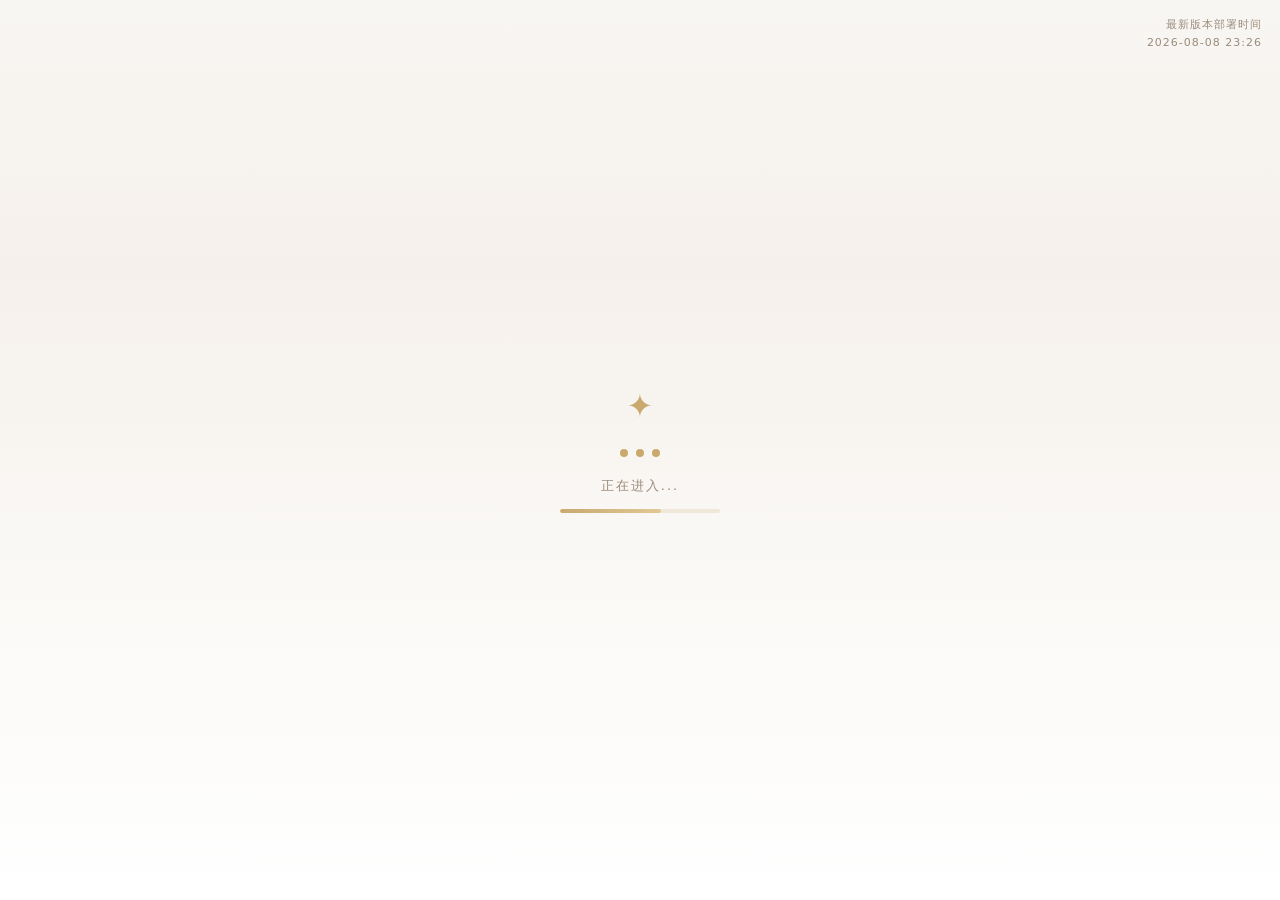
==== commit 27db4e05: "Add files via upload" ====
--- a/index.html
+++ b/index.html
@@ -1,58471 +1,56794 @@
+<!-- © 2026 星言作者。允许私人使用/私有部署；禁止二次公开发布。 -->
 <!DOCTYPE html>
 <html lang="zh-CN">
 <head>
 <meta charset="UTF-8">
-<meta name="viewport" content="width=device-width, initial-scale=1.0, maximum-scale=1.0, user-scalable=no, viewport-fit=cover">
-<meta name="referrer" content="no-referrer">
-<title>梦角传讯</title>
-<style>
-
-
-  /* ========== 主题变量 - 梦幻星空版 ========== */
-  :root {
-    --global-font-size: 16px;
-    /* 背景渐变 - 更有层次感的梦幻紫 */
-    --bg-gradient-1: #f5f3ff;
-    --bg-gradient-2: #ede9fe;
-    --bg-gradient-3: #ddd6fe;
-    --bg-gradient-4: #c4b5fd;
-    
-    /* 文字颜色 */
-    --text-primary: #4c1d95;
-    --text-secondary: #7c3aed;
-    --text-tertiary: #a78bfa;
-    --text-muted: #c4b5fd;
-    
-    /* 卡片 - 增强玻璃拟态 */
-    --card-bg: rgba(255, 255, 255, 0.7);
-    --card-bg-solid: rgba(255, 255, 255, 0.85);
-    --card-border: rgba(255, 255, 255, 0.8);
-    --card-shadow: 0 8px 32px rgba(124, 58, 237, 0.1);
-    --card-shadow-hover: 0 12px 40px rgba(124, 58, 237, 0.15);
-    
-    /* 顶部/底部栏 */
-    --topbar-bg-1: rgba(255, 255, 255, 0.9);
-    --topbar-bg-2: rgba(255, 255, 255, 0.7);
-    --tabbar-bg: rgba(255, 255, 255, 0.85);
-    --tabbar-border: rgba(167, 139, 250, 0.2);
-    
-    /* 按钮 */
-    --icon-btn-bg: rgba(255, 255, 255, 0.7);
-    --icon-btn-border: rgba(255, 255, 255, 0.9);
-    
-    /* 聊天页面 */
-    --chat-page-bg: #f5f3ff;
-    
-    /* 输入框 */
-    --input-bg: rgba(255, 255, 255, 0.9);
-    --input-border: #e9d5ff;
-    
-    /* 气泡 */
-    --bubble-mine-bg-1: #a78bfa;
-    --bubble-mine-bg-2: #8b5cf6;
-    --bubble-mine-text: white;
-    --bubble-their-bg: rgba(255, 255, 255, 0.9);
-    --bubble-their-text: #4c1d95;
-    
-
-    
-    /* 弹窗 */
-    --bg-primary: #ffffff;
-    --modal-bg: rgba(255, 255, 255, 0.95);
-    --modal-overlay: rgba(91, 33, 182, 0.25);
-    
-    /* 强调色 */
-    --accent-pink: #f472b6;
-    --accent-blue: #60a5fa;
-    --accent-gold: #fbbf24;
-    --accent-green: #34d399;
-    
-    /* 高光 */
-    --highlight-bg: #fef3c7;
-    --highlight-text: #92400e;
-  }
-
-  body.dark-mode {
-    --bg-gradient-1: #0f0a1a;
-    --bg-gradient-2: #1a102e;
-    --bg-gradient-3: #2d1b4e;
-    --bg-gradient-4: #3d2066;
-    
-    --text-primary: #e0d7f5;
-    --text-secondary: #c4b5fd;
-    --text-tertiary: #a78bfa;
-    --text-muted: #6b5b95;
-    
-    --card-bg: rgba(45, 27, 78, 0.6);
-    --card-bg-solid: rgba(30, 16, 46, 0.8);
-    --card-border: rgba(167, 139, 250, 0.15);
-    --card-shadow: 0 8px 32px rgba(0, 0, 0, 0.3);
-    --card-shadow-hover: 0 12px 40px rgba(124, 58, 237, 0.2);
-    
-    --topbar-bg-1: rgba(15, 10, 26, 0.95);
-    --topbar-bg-2: rgba(15, 10, 26, 0.8);
-    --tabbar-bg: rgba(15, 10, 26, 0.9);
-    --tabbar-border: rgba(167, 139, 250, 0.1);
-    
-    --icon-btn-bg: rgba(45, 27, 78, 0.6);
-    --icon-btn-border: rgba(167, 139, 250, 0.2);
-    
-    --chat-page-bg: #0f0a1a;
-    --input-bg: rgba(45, 27, 78, 0.8);
-    --input-border: #4c3d6e;
-    
-    --bubble-mine-bg-1: #7c3aed;
-    --bubble-mine-bg-2: #6d28d9;
-    --bubble-mine-text: #f5f3ff;
-    --bubble-their-bg: rgba(45, 27, 78, 0.8);
-    --bubble-their-text: #e0d7f5;
-    
-    --bg-primary: #1a102e;
-    --modal-bg: rgba(15, 10, 26, 0.98);
-    --modal-overlay: rgba(0, 0, 0, 0.7);
-  }
-
-  /* ========== 主题系统 ========== */
-  
-  /* 深海夜 - 浅色 */
-  body.theme-deep-sea {
-    --bg-gradient-1: #eff6ff;
-    --bg-gradient-2: #dbeafe;
-    --bg-gradient-3: #bfdbfe;
-    --bg-gradient-4: #93c5fd;
-    --text-primary: #1e3a5f;
-    --text-secondary: #2563eb;
-    --text-tertiary: #60a5fa;
-    --text-muted: #93c5fd;
-    --card-bg: rgba(255, 255, 255, 0.72);
-    --card-bg-solid: rgba(255, 255, 255, 0.88);
-    --card-border: rgba(255, 255, 255, 0.85);
-    --card-shadow: 0 8px 32px rgba(37, 99, 235, 0.08);
-    --card-shadow-hover: 0 12px 40px rgba(37, 99, 235, 0.13);
-    --topbar-bg-1: rgba(255, 255, 255, 0.92);
-    --topbar-bg-2: rgba(255, 255, 255, 0.72);
-    --tabbar-bg: rgba(255, 255, 255, 0.88);
-    --tabbar-border: rgba(96, 165, 250, 0.2);
-    --icon-btn-bg: rgba(255, 255, 255, 0.72);
-    --icon-btn-border: rgba(255, 255, 255, 0.92);
-    --chat-page-bg: #eff6ff;
-    --input-bg: rgba(255, 255, 255, 0.92);
-    --input-border: #bfdbfe;
-    --bubble-mine-bg-1: #60a5fa;
-    --bubble-mine-bg-2: #3b82f6;
-    --bubble-mine-text: white;
-    --bubble-their-bg: rgba(255, 255, 255, 0.92);
-    --bubble-their-text: #1e3a5f;
-    --bg-primary: #ffffff;
-    --modal-bg: rgba(255, 255, 255, 0.96);
-    --modal-overlay: rgba(30, 64, 175, 0.22);
-    --accent-pink: #f472b6;
-    --accent-blue: #60a5fa;
-    --accent-gold: #fbbf24;
-    --accent-green: #34d399;
-    --highlight-bg: #dbeafe;
-    --highlight-text: #1e40af;
-  }
-  /* 深海夜 - 暗色 */
-  body.theme-deep-sea.dark-mode {
-    --bg-gradient-1: #0a1628;
-    --bg-gradient-2: #0f2040;
-    --bg-gradient-3: #162d5a;
-    --bg-gradient-4: #1e3a6e;
-    --text-primary: #dbeafe;
-    --text-secondary: #93c5fd;
-    --text-tertiary: #60a5fa;
-    --text-muted: #3b5998;
-    --card-bg: rgba(22, 45, 90, 0.55);
-    --card-bg-solid: rgba(15, 32, 64, 0.82);
-    --card-border: rgba(96, 165, 250, 0.12);
-    --card-shadow: 0 8px 32px rgba(0, 0, 0, 0.3);
-    --card-shadow-hover: 0 12px 40px rgba(59, 130, 246, 0.18);
-    --topbar-bg-1: rgba(10, 22, 40, 0.96);
-    --topbar-bg-2: rgba(10, 22, 40, 0.82);
-    --tabbar-bg: rgba(10, 22, 40, 0.92);
-    --tabbar-border: rgba(96, 165, 250, 0.1);
-    --icon-btn-bg: rgba(22, 45, 90, 0.6);
-    --icon-btn-border: rgba(96, 165, 250, 0.18);
-    --chat-page-bg: #0a1628;
-    --input-bg: rgba(22, 45, 90, 0.75);
-    --input-border: #1e3a6e;
-    --bubble-mine-bg-1: #2563eb;
-    --bubble-mine-bg-2: #1d4ed8;
-    --bubble-mine-text: #eff6ff;
-    --bubble-their-bg: rgba(22, 45, 90, 0.75);
-    --bubble-their-text: #dbeafe;
-    --bg-primary: #0f2040;
-    --modal-bg: rgba(10, 22, 40, 0.98);
-    --modal-overlay: rgba(0, 0, 0, 0.7);
-  }
-
-  /* 玫瑰 - 浅色 */
-  body.theme-rose {
-    --bg-gradient-1: #fff1f2;
-    --bg-gradient-2: #ffe4e6;
-    --bg-gradient-3: #fecdd3;
-    --bg-gradient-4: #fda4af;
-    --text-primary: #881337;
-    --text-secondary: #e11d48;
-    --text-tertiary: #fb7185;
-    --text-muted: #fda4af;
-    --card-bg: rgba(255, 255, 255, 0.72);
-    --card-bg-solid: rgba(255, 255, 255, 0.88);
-    --card-border: rgba(255, 255, 255, 0.85);
-    --card-shadow: 0 8px 32px rgba(225, 29, 72, 0.08);
-    --card-shadow-hover: 0 12px 40px rgba(225, 29, 72, 0.13);
-    --topbar-bg-1: rgba(255, 255, 255, 0.92);
-    --topbar-bg-2: rgba(255, 255, 255, 0.72);
-    --tabbar-bg: rgba(255, 255, 255, 0.88);
-    --tabbar-border: rgba(251, 113, 133, 0.2);
-    --icon-btn-bg: rgba(255, 255, 255, 0.72);
-    --icon-btn-border: rgba(255, 255, 255, 0.92);
-    --chat-page-bg: #fff1f2;
-    --input-bg: rgba(255, 255, 255, 0.92);
-    --input-border: #fecdd3;
-    --bubble-mine-bg-1: #fb7185;
-    --bubble-mine-bg-2: #f43f5e;
-    --bubble-mine-text: white;
-    --bubble-their-bg: rgba(255, 255, 255, 0.92);
-    --bubble-their-text: #881337;
-    --bg-primary: #ffffff;
-    --modal-bg: rgba(255, 255, 255, 0.96);
-    --modal-overlay: rgba(190, 18, 60, 0.2);
-    --accent-pink: #fb7185;
-    --accent-blue: #60a5fa;
-    --accent-gold: #fbbf24;
-    --accent-green: #34d399;
-    --highlight-bg: #ffe4e6;
-    --highlight-text: #9f1239;
-  }
-  /* 玫瑰 - 暗色 */
-  body.theme-rose.dark-mode {
-    --bg-gradient-1: #1a0a10;
-    --bg-gradient-2: #2d1018;
-    --bg-gradient-3: #4a1525;
-    --bg-gradient-4: #6b1a32;
-    --text-primary: #fecdd3;
-    --text-secondary: #fda4af;
-    --text-tertiary: #fb7185;
-    --text-muted: #8b3a50;
-    --card-bg: rgba(74, 21, 37, 0.55);
-    --card-bg-solid: rgba(45, 16, 24, 0.82);
-    --card-border: rgba(251, 113, 133, 0.12);
-    --card-shadow: 0 8px 32px rgba(0, 0, 0, 0.3);
-    --card-shadow-hover: 0 12px 40px rgba(244, 63, 94, 0.18);
-    --topbar-bg-1: rgba(26, 10, 16, 0.96);
-    --topbar-bg-2: rgba(26, 10, 16, 0.82);
-    --tabbar-bg: rgba(26, 10, 16, 0.92);
-    --tabbar-border: rgba(251, 113, 133, 0.1);
-    --icon-btn-bg: rgba(74, 21, 37, 0.6);
-    --icon-btn-border: rgba(251, 113, 133, 0.18);
-    --chat-page-bg: #1a0a10;
-    --input-bg: rgba(74, 21, 37, 0.75);
-    --input-border: #4a1525;
-    --bubble-mine-bg-1: #e11d48;
-    --bubble-mine-bg-2: #be123c;
-    --bubble-mine-text: #fff1f2;
-    --bubble-their-bg: rgba(74, 21, 37, 0.75);
-    --bubble-their-text: #fecdd3;
-    --bg-primary: #2d1018;
-    --modal-bg: rgba(26, 10, 16, 0.98);
-    --modal-overlay: rgba(0, 0, 0, 0.7);
-  }
-
-  /* 落日 - 浅色 */
-  body.theme-sunset {
-    --bg-gradient-1: #fffbeb;
-    --bg-gradient-2: #fef3c7;
-    --bg-gradient-3: #fde68a;
-    --bg-gradient-4: #fbbf24;
-    --text-primary: #78350f;
-    --text-secondary: #d97706;
-    --text-tertiary: #f59e0b;
-    --text-muted: #fbbf24;
-    --card-bg: rgba(255, 255, 255, 0.72);
-    --card-bg-solid: rgba(255, 255, 255, 0.88);
-    --card-border: rgba(255, 255, 255, 0.85);
-    --card-shadow: 0 8px 32px rgba(217, 119, 6, 0.08);
-    --card-shadow-hover: 0 12px 40px rgba(217, 119, 6, 0.13);
-    --topbar-bg-1: rgba(255, 255, 255, 0.92);
-    --topbar-bg-2: rgba(255, 255, 255, 0.72);
-    --tabbar-bg: rgba(255, 255, 255, 0.88);
-    --tabbar-border: rgba(245, 158, 11, 0.2);
-    --icon-btn-bg: rgba(255, 255, 255, 0.72);
-    --icon-btn-border: rgba(255, 255, 255, 0.92);
-    --chat-page-bg: #fffbeb;
-    --input-bg: rgba(255, 255, 255, 0.92);
-    --input-border: #fde68a;
-    --bubble-mine-bg-1: #fbbf24;
-    --bubble-mine-bg-2: #f59e0b;
-    --bubble-mine-text: #78350f;
-    --bubble-their-bg: rgba(255, 255, 255, 0.92);
-    --bubble-their-text: #78350f;
-    --bg-primary: #ffffff;
-    --modal-bg: rgba(255, 255, 255, 0.96);
-    --modal-overlay: rgba(180, 83, 9, 0.2);
-    --accent-pink: #fb7185;
-    --accent-blue: #38bdf8;
-    --accent-gold: #fbbf24;
-    --accent-green: #34d399;
-    --highlight-bg: #fef3c7;
-    --highlight-text: #92400e;
-  }
-  /* 落日 - 暗色 */
-  body.theme-sunset.dark-mode {
-    --bg-gradient-1: #1a0f05;
-    --bg-gradient-2: #2d1a08;
-    --bg-gradient-3: #4a2c0e;
-    --bg-gradient-4: #6b3a12;
-    --text-primary: #fef3c7;
-    --text-secondary: #fde68a;
-    --text-tertiary: #fbbf24;
-    --text-muted: #8b6914;
-    --card-bg: rgba(74, 44, 14, 0.55);
-    --card-bg-solid: rgba(45, 26, 8, 0.82);
-    --card-border: rgba(251, 191, 36, 0.12);
-    --card-shadow: 0 8px 32px rgba(0, 0, 0, 0.3);
-    --card-shadow-hover: 0 12px 40px rgba(245, 158, 11, 0.18);
-    --topbar-bg-1: rgba(26, 15, 5, 0.96);
-    --topbar-bg-2: rgba(26, 15, 5, 0.82);
-    --tabbar-bg: rgba(26, 15, 5, 0.92);
-    --tabbar-border: rgba(251, 191, 36, 0.1);
-    --icon-btn-bg: rgba(74, 44, 14, 0.6);
-    --icon-btn-border: rgba(251, 191, 36, 0.18);
-    --chat-page-bg: #1a0f05;
-    --input-bg: rgba(74, 44, 14, 0.75);
-    --input-border: #4a2c0e;
-    --bubble-mine-bg-1: #d97706;
-    --bubble-mine-bg-2: #b45309;
-    --bubble-mine-text: #fffbeb;
-    --bubble-their-bg: rgba(74, 44, 14, 0.75);
-    --bubble-their-text: #fef3c7;
-    --bg-primary: #2d1a08;
-    --modal-bg: rgba(26, 15, 5, 0.98);
-    --modal-overlay: rgba(0, 0, 0, 0.7);
-  }
-
-  /* 暗夜剧场 - 浅色（这个主题浅色偏灰白+酒红点缀） */
-  body.theme-theater {
-    --bg-gradient-1: #faf5f5;
-    --bg-gradient-2: #f5eded;
-    --bg-gradient-3: #e8d5d5;
-    --bg-gradient-4: #d4a0a0;
-    --text-primary: #3b1a1a;
-    --text-secondary: #8b2252;
-    --text-tertiary: #c24a6a;
-    --text-muted: #d4a0a0;
-    --card-bg: rgba(255, 255, 255, 0.72);
-    --card-bg-solid: rgba(255, 255, 255, 0.88);
-    --card-border: rgba(255, 255, 255, 0.85);
-    --card-shadow: 0 8px 32px rgba(139, 34, 82, 0.08);
-    --card-shadow-hover: 0 12px 40px rgba(139, 34, 82, 0.13);
-    --topbar-bg-1: rgba(255, 255, 255, 0.92);
-    --topbar-bg-2: rgba(255, 255, 255, 0.72);
-    --tabbar-bg: rgba(255, 255, 255, 0.88);
-    --tabbar-border: rgba(139, 34, 82, 0.15);
-    --icon-btn-bg: rgba(255, 255, 255, 0.72);
-    --icon-btn-border: rgba(255, 255, 255, 0.92);
-    --chat-page-bg: #faf5f5;
-    --input-bg: rgba(255, 255, 255, 0.92);
-    --input-border: #e8d5d5;
-    --bubble-mine-bg-1: #8b2252;
-    --bubble-mine-bg-2: #722040;
-    --bubble-mine-text: #fff5f5;
-    --bubble-their-bg: rgba(255, 255, 255, 0.92);
-    --bubble-their-text: #3b1a1a;
-    --bg-primary: #ffffff;
-    --modal-bg: rgba(255, 255, 255, 0.96);
-    --modal-overlay: rgba(59, 26, 26, 0.22);
-    --accent-pink: #c24a6a;
-    --accent-blue: #60a5fa;
-    --accent-gold: #d4a030;
-    --accent-green: #34d399;
-    --highlight-bg: #f5eded;
-    --highlight-text: #722040;
-  }
-  /* 暗夜剧场 - 暗色（核心：黑+酒红+金） */
-  body.theme-theater.dark-mode {
-    --bg-gradient-1: #0a0a0a;
-    --bg-gradient-2: #151010;
-    --bg-gradient-3: #1f1418;
-    --bg-gradient-4: #2d1a20;
-    --text-primary: #f5e6e8;
-    --text-secondary: #d4a0a0;
-    --text-tertiary: #c24a6a;
-    --text-muted: #5a3040;
-    --card-bg: rgba(45, 26, 32, 0.6);
-    --card-bg-solid: rgba(20, 12, 15, 0.85);
-    --card-border: rgba(139, 34, 82, 0.18);
-    --card-shadow: 0 8px 32px rgba(0, 0, 0, 0.4);
-    --card-shadow-hover: 0 12px 40px rgba(139, 34, 82, 0.2);
-    --topbar-bg-1: rgba(10, 10, 10, 0.96);
-    --topbar-bg-2: rgba(10, 10, 10, 0.82);
-    --tabbar-bg: rgba(10, 10, 10, 0.92);
-    --tabbar-border: rgba(139, 34, 82, 0.12);
-    --icon-btn-bg: rgba(45, 26, 32, 0.6);
-    --icon-btn-border: rgba(139, 34, 82, 0.2);
-    --chat-page-bg: #0a0a0a;
-    --input-bg: rgba(45, 26, 32, 0.75);
-    --input-border: #2d1a20;
-    --bubble-mine-bg-1: #8b2252;
-    --bubble-mine-bg-2: #722040;
-    --bubble-mine-text: #f5e6e8;
-    --bubble-their-bg: rgba(45, 26, 32, 0.75);
-    --bubble-their-text: #f5e6e8;
-    --bg-primary: #151010;
-    --modal-bg: rgba(10, 10, 10, 0.98);
-    --modal-overlay: rgba(0, 0, 0, 0.75);
-    --accent-pink: #c24a6a;
-    --accent-blue: #60a5fa;
-    --accent-gold: #d4a030;
-    --accent-green: #34d399;
-  }
-
-  /* 薄荷 - 浅色 */
-  body.theme-mint {
-    --bg-gradient-1: #f0fdfa;
-    --bg-gradient-2: #ccfbf1;
-    --bg-gradient-3: #99f6e4;
-    --bg-gradient-4: #5eead4;
-    --text-primary: #134e4a;
-    --text-secondary: #0d9488;
-    --text-tertiary: #2dd4bf;
-    --text-muted: #99f6e4;
-    --card-bg: rgba(255, 255, 255, 0.72);
-    --card-bg-solid: rgba(255, 255, 255, 0.88);
-    --card-border: rgba(255, 255, 255, 0.85);
-    --card-shadow: 0 8px 32px rgba(13, 148, 136, 0.08);
-    --card-shadow-hover: 0 12px 40px rgba(13, 148, 136, 0.13);
-    --topbar-bg-1: rgba(255, 255, 255, 0.92);
-    --topbar-bg-2: rgba(255, 255, 255, 0.72);
-    --tabbar-bg: rgba(255, 255, 255, 0.88);
-    --tabbar-border: rgba(45, 212, 191, 0.2);
-    --icon-btn-bg: rgba(255, 255, 255, 0.72);
-    --icon-btn-border: rgba(255, 255, 255, 0.92);
-    --chat-page-bg: #f0fdfa;
-    --input-bg: rgba(255, 255, 255, 0.92);
-    --input-border: #ccfbf1;
-    --bubble-mine-bg-1: #2dd4bf;
-    --bubble-mine-bg-2: #14b8a6;
-    --bubble-mine-text: #042f2e;
-    --bubble-their-bg: rgba(255, 255, 255, 0.92);
-    --bubble-their-text: #134e4a;
-    --bg-primary: #ffffff;
-    --modal-bg: rgba(255, 255, 255, 0.96);
-    --modal-overlay: rgba(15, 118, 110, 0.2);
-    --accent-pink: #fb7185;
-    --accent-blue: #22d3ee;
-    --accent-gold: #fbbf24;
-    --accent-green: #34d399;
-    --highlight-bg: #ccfbf1;
-    --highlight-text: #115e59;
-  }
-  /* 薄荷 - 暗色 */
-  body.theme-mint.dark-mode {
-    --bg-gradient-1: #042f2e;
-    --bg-gradient-2: #064e4a;
-    --bg-gradient-3: #0a6b64;
-    --bg-gradient-4: #0d8b80;
-    --text-primary: #ccfbf1;
-    --text-secondary: #99f6e4;
-    --text-tertiary: #5eead4;
-    --text-muted: #1a6b64;
-    --card-bg: rgba(10, 107, 100, 0.5);
-    --card-bg-solid: rgba(6, 78, 74, 0.8);
-    --card-border: rgba(45, 212, 191, 0.12);
-    --card-shadow: 0 8px 32px rgba(0, 0, 0, 0.3);
-    --card-shadow-hover: 0 12px 40px rgba(20, 184, 166, 0.18);
-    --topbar-bg-1: rgba(4, 47, 46, 0.96);
-    --topbar-bg-2: rgba(4, 47, 46, 0.82);
-    --tabbar-bg: rgba(4, 47, 46, 0.92);
-    --tabbar-border: rgba(45, 212, 191, 0.1);
-    --icon-btn-bg: rgba(10, 107, 100, 0.6);
-    --icon-btn-border: rgba(45, 212, 191, 0.18);
-    --chat-page-bg: #042f2e;
-    --input-bg: rgba(10, 107, 100, 0.75);
-    --input-border: #0a6b64;
-    --bubble-mine-bg-1: #0d9488;
-    --bubble-mine-bg-2: #0f766e;
-    --bubble-mine-text: #f0fdfa;
-    --bubble-their-bg: rgba(10, 107, 100, 0.75);
-    --bubble-their-text: #ccfbf1;
-    --bg-primary: #064e4a;
-    --modal-bg: rgba(4, 47, 46, 0.98);
-    --modal-overlay: rgba(0, 0, 0, 0.7);
-  }
-
-  /* 主题选择器样式 */
-  .theme-picker-grid {
-    display: grid;
-    grid-template-columns: repeat(3, 1fr);
-    gap: 10px;
-    padding: 4px 0;
-  }
-  .theme-option {
-    display: flex;
-    flex-direction: column;
-    align-items: center;
-    gap: 6px;
-    padding: 10px 6px;
-    border-radius: 12px;
-    border: 2px solid transparent;
-    cursor: pointer;
-    transition: all 0.2s ease;
-    background: var(--card-bg);
-  }
-  .theme-option:active { transform: scale(0.95); }
-  .theme-option.active {
-    border-color: var(--text-secondary);
-    box-shadow: 0 0 0 2px var(--text-tertiary);
-  }
-  .theme-swatch {
-    width: 32px;
-    height: 32px;
-    border-radius: 50%;
-    box-shadow: 0 2px 8px rgba(0,0,0,0.12);
-  }
-  .theme-label {
-    font-size: 10px;
-    color: var(--text-secondary);
-    text-align: center;
-    white-space: nowrap;
-  }
-
-  * { margin: 0; padding: 0; box-sizing: border-box; -webkit-tap-highlight-color: transparent; }
-  
-  body {
-    font-family: system-ui, sans-serif;
-    background: var(--chat-page-bg);
-    min-height: 100vh;
-    color: var(--text-primary);
-    overflow-x: hidden;
-    font-size: 14px;
-    position: relative;
-  }
-  
-  
-  
-  
-  
-  
-  }
-  
-  
-
-  #app {
-    max-width: 480px;
-    margin: 0 auto;
-    min-height: 100vh;
-    position: relative;
-    padding-bottom: 70px;
-    z-index: 1;
-  }
-
-
-  /* ========== 新消息弹窗 - 升级玻璃质感 ========== */
-  .new-msg-popup {
-    position: fixed;
-    top: calc(12px + env(safe-area-inset-top));
-    left: 50%;
-    transform: translateX(-50%) translateY(-150px);
-    width: calc(100% - 24px);
-    max-width: 440px;
-    background: var(--card-bg);
-    backdrop-filter: blur(4px);
-    -webkit-backdrop-filter: blur(4px);
-    border: 1px solid var(--card-border);
-    border-radius: 18px;
-    padding: 12px 14px;
-    display: flex;
-    align-items: center;
-    gap: 12px;
-    cursor: pointer;
-    z-index: 9999;
-    box-shadow: 0 12px 40px rgba(124, 58, 237, 0.2), 0 4px 12px rgba(124, 58, 237, 0.1);
-    opacity: 0;
-    transition: all 0.5s cubic-bezier(0.34, 1.56, 0.64, 1);
-    pointer-events: none;
-    user-select: none;
-    -webkit-user-select: none;
-  }
-  .new-msg-popup::before {
-    content: '';
-    position: absolute;
-    top: 0;
-    left: 0;
-    right: 0;
-    height: 1px;
-    background: linear-gradient(90deg, transparent, rgba(255, 255, 255, 0.8), transparent);
-    border-radius: 18px 18px 0 0;
-  }
-  .new-msg-popup.show {
-    opacity: 1;
-    transform: translateX(-50%) translateY(0);
-    pointer-events: auto;
-  }
-  .new-msg-avatar {
-    width: 44px;
-    height: 44px;
-    border-radius: 50%;
-    background: linear-gradient(135deg, #c4b5fd, #a78bfa);
-    display: flex;
-    align-items: center;
-    justify-content: center;
-    color: white;
-    font-weight: 600;
-    font-size: 16px;
-    overflow: hidden;
-    flex-shrink: 0;
-    box-shadow: 0 2px 8px rgba(167, 139, 250, 0.3);
-  }
-  .new-msg-avatar.group {
-    background: linear-gradient(135deg, #f9a8d4, #f472b6);
-    box-shadow: 0 2px 8px rgba(244, 114, 182, 0.3);
-  }
-  .new-msg-avatar img {
-    width: 100%;
-    height: 100%;
-    object-fit: cover;
-  }
-  .new-msg-content {
-    flex: 1;
-    min-width: 0;
-  }
-  .new-msg-name {
-    font-size: 14px;
-    font-weight: 600;
-    color: var(--text-primary);
-    margin-bottom: 2px;
-    display: flex;
-    align-items: center;
-    gap: 6px;
-  }
-  .new-msg-badge {
-    background: linear-gradient(135deg, #f472b6, #ec4899);
-    color: white;
-    font-size: 10px;
-    padding: 2px 8px;
-    border-radius: 10px;
-    line-height: 1.4;
-    font-weight: 500;
-    box-shadow: 0 2px 6px rgba(244, 114, 182, 0.3);
-  }
-  .new-msg-text {
-    font-size: 12px;
-    color: var(--text-secondary);
-    white-space: nowrap;
-    overflow: hidden;
-    text-overflow: ellipsis;
-    line-height: 1.5;
-  }
-  .new-msg-close {
-    color: var(--text-muted);
-    font-size: 18px;
-    padding: 4px;
-    cursor: pointer;
-    flex-shrink: 0;
-    line-height: 1;
-    transition: color 0.2s;
-  }
-  .new-msg-close:active { color: var(--text-secondary); }
-
-  /* ========== 长按菜单 ========== */
-  .context-menu {
-    position: fixed;
-    background: var(--modal-bg);
-    border-radius: 14px;
-    box-shadow: 0 8px 32px rgba(0, 0, 0, 0.15), 0 2px 8px rgba(0, 0, 0, 0.1);
-    padding: 8px;
-    z-index: 1000;
-    min-width: 140px;
-    border: 1px solid var(--card-border);
-    display: none;
-    backdrop-filter: blur(8px);
-    -webkit-backdrop-filter: blur(8px);
-  }
-  .context-menu.active { display: block; animation: menuFadeIn 0.2s cubic-bezier(0.34, 1.56, 0.64, 1); }
-  @keyframes menuFadeIn {
-    from { opacity: 0; transform: scale(0.9); }
-    to { opacity: 1; transform: scale(1); }
-  }
-  .context-menu-item {
-    padding: 12px 16px;
-    font-size: 14px;
-    color: var(--text-primary);
-    cursor: pointer;
-    border-radius: 10px;
-    display: flex;
-    align-items: center;
-    gap: 12px;
-    transition: all 0.15s;
-  }
-  .context-menu-item:active { background: var(--card-bg); transform: scale(0.98); }
-  .context-menu-item.danger { color: #ef4444; }
-  .context-menu-item .menu-icon { font-size: 16px; width: 20px; text-align: center; }
-  .context-menu-divider {
-    height: 1px;
-    background: var(--card-border);
-    margin: 6px 0;
-  }
-  
-  /* 页面切换 - 平缓淡入 */
-  .page { 
-    display: none; 
-    min-height: 100vh; 
-    height: 100vh;
-    overflow: hidden;
-  }
-  .page.active { 
-    display: flex; 
-    flex-direction: column; 
-    animation: fadeIn 0.2s ease;
-  }
-  @keyframes fadeIn {
-    from { opacity: 0; }
-    to { opacity: 1; }
-  }
-  
-  /* 消息列表页布局 */
-  #page-messages {
-    padding-bottom: 70px;
-  }
-  .chat-list { 
-    flex: 1; 
-    padding: 10px 14px; 
-    overflow-y: auto;
-    min-height: 0;
-    -webkit-overflow-scrolling: touch;
-  }
-
-  /* 底部导航 - 升级玻璃质感 */
-  .tab-bar {
-    position: fixed;
-    bottom: 0;
-    left: 50%;
-    transform: translateX(-50%);
-    width: 100%;
-    max-width: 480px;
-    height: 62px;
-    background: var(--tabbar-bg);
-    backdrop-filter: blur(4px);
-    -webkit-backdrop-filter: blur(4px);
-    border-top: 1px solid var(--tabbar-border);
-    display: flex;
-    z-index: 100;
-    padding-bottom: env(safe-area-inset-bottom);
-    box-shadow: 0 -4px 20px rgba(124, 58, 237, 0.08);
-  }
-  .tab-bar::before {
-    content: '';
-    position: absolute;
-    top: 0;
-    left: 0;
-    right: 0;
-    height: 1px;
-    background: linear-gradient(90deg, transparent, rgba(255, 255, 255, 0.6), transparent);
-  }
-  .tab-item {
-    flex: 1;
-    display: flex;
-    flex-direction: column;
-    align-items: center;
-    justify-content: center;
-    gap: 4px;
-    cursor: pointer;
-    color: var(--text-tertiary);
-    transition: all 0.3s cubic-bezier(0.34, 1.56, 0.64, 1);
-    font-size: 11px;
-    position: relative;
-  }
-  .tab-item.active { 
-    color: var(--text-secondary);
-    transform: translateY(-2px);
-  }
-  .tab-item.active .tab-icon {
-    filter: drop-shadow(0 2px 4px rgba(124, 58, 237, 0.3));
-  }
-  .tab-icon { 
-    font-size: 24px; 
-    transition: all 0.3s cubic-bezier(0.34, 1.56, 0.64, 1);
-  }
-  .tab-item:active .tab-icon { transform: scale(0.9); }
-
-  /* 顶部栏 - 增强玻璃质感 */
-  .top-bar {
-    display: flex;
-    align-items: center;
-    justify-content: space-between;
-    padding: 16px;
-    padding-top: calc(16px + env(safe-area-inset-top));
-    position: sticky;
-    top: 0;
-    z-index: 50;
-    background: linear-gradient(180deg, var(--topbar-bg-1) 0%, var(--topbar-bg-2) 70%, transparent 100%);
-    backdrop-filter: blur(6px);
-    -webkit-backdrop-filter: blur(6px);
-  }
-  .top-bar-title {
-    font-size: 18px;
-    font-weight: 700;
-    color: var(--text-primary);
-    letter-spacing: 0.3px;
-  }
-  .icon-btn {
-    width: 38px;
-    height: 38px;
-    border-radius: 12px;
-    background: var(--icon-btn-bg);
-    border: 1px solid var(--icon-btn-border);
-    display: flex;
-    align-items: center;
-    justify-content: center;
-    cursor: pointer;
-    font-size: 18px;
-    transition: all 0.2s cubic-bezier(0.34, 1.56, 0.64, 1);
-    color: var(--text-secondary);
-    box-shadow: 0 2px 8px rgba(124, 58, 237, 0.1);
-  }
-  .icon-btn:active { transform: scale(0.92); box-shadow: 0 1px 4px rgba(124, 58, 237, 0.1); }
-  .icon-btn.primary {
-    background: linear-gradient(135deg, var(--bubble-mine-bg-1) 0%, var(--bubble-mine-bg-2) 100%);
-    color: var(--bubble-mine-text);
-    border: none;
-    box-shadow: 0 4px 12px rgba(139, 92, 246, 0.3);
-  }
-  .icon-btn.primary:active { box-shadow: 0 2px 6px rgba(139, 92, 246, 0.2); }
-
-  /* ========== 消息列表页 ========== */
-  .chat-item {
-    display: flex;
-    align-items: center;
-    gap: 12px;
-    padding: 14px 16px;
-    border-radius: 16px;
-    cursor: pointer;
-    transition: all 0.25s cubic-bezier(0.34, 1.56, 0.64, 1);
-    margin-bottom: 10px;
-    background: var(--card-bg);
-    backdrop-filter: blur(6px);
-    -webkit-backdrop-filter: blur(6px);
-    border: 1px solid var(--card-border);
-    box-shadow: var(--card-shadow);
-    position: relative;
-    overflow: hidden;
-  }
-  .chat-item::before {
-    content: '';
-    position: absolute;
-    top: 0;
-    left: 0;
-    right: 0;
-    height: 1px;
-    background: linear-gradient(90deg, transparent, rgba(255, 255, 255, 0.6), transparent);
-  }
-  .chat-item:active { 
-    transform: scale(0.98) translateY(1px); 
-    background: var(--card-bg-solid);
-    box-shadow: 0 4px 16px rgba(124, 58, 237, 0.08);
-  }
-  .chat-avatar {
-    width: 50px;
-    height: 50px;
-    border-radius: 50%;
-    object-fit: cover;
-    background: linear-gradient(135deg, #c4b5fd, #a78bfa);
-    flex-shrink: 0;
-    display: flex;
-    align-items: center;
-    justify-content: center;
-    color: white;
-    font-weight: 600;
-    font-size: 18px;
-    position: relative;
-    overflow: hidden;
-    box-shadow: 0 4px 12px rgba(167, 139, 250, 0.25);
-  }
-  .chat-avatar.group {
-    background: linear-gradient(135deg, #f9a8d4, #f472b6);
-    box-shadow: 0 4px 12px rgba(244, 114, 182, 0.25);
-  }
-  .chat-avatar img {
-    width: 100%;
-    height: 100%;
-    object-fit: cover;
-  }
-  .chat-item-content { flex: 1; min-width: 0; }
-  .chat-item-name {
-    font-size: 15px;
-    font-weight: 600;
-    color: var(--text-primary);
-    margin-bottom: 4px;
-    display: flex;
-    align-items: center;
-    gap: 6px;
-  }
-  .chat-item-preview {
-    font-size: 13px;
-    color: var(--text-secondary);
-    opacity: 0.85;
-    white-space: nowrap;
-    overflow: hidden;
-    text-overflow: ellipsis;
-    line-height: 1.4;
-  }
-  .chat-item-time {
-    font-size: 11px;
-    color: var(--text-muted);
-    flex-shrink: 0;
-    align-self: flex-start;
-    padding-top: 4px;
-  }
-  .unread-badge {
-    background: linear-gradient(135deg, #f472b6, #ec4899);
-    color: white;
-    font-size: 10px;
-    padding: 2px 8px;
-    border-radius: 10px;
-    min-width: 18px;
-    text-align: center;
-    font-weight: 600;
-    box-shadow: 0 2px 6px rgba(244, 114, 182, 0.3);
-  }
-  .group-tag {
-    font-size: 10px;
-    padding: 2px 8px;
-    background: rgba(244, 114, 182, 0.15);
-    color: var(--accent-pink);
-    border-radius: 8px;
-    font-weight: 500;
-  }
-
-  /* ========== 聊天页面 - 梦幻风格 ========== */
-  .chat-page {
-    display: none;
-    position: fixed;
-    top: 0; left: 0; right: 0;
-    bottom: 0;
-    z-index: 200;
-    flex-direction: column;
-    background-size: cover;
-    background-position: center;
-    background-color: var(--chat-page-bg);
-  }
-  .chat-page.active { display: flex; animation: slideInRight 0.35s cubic-bezier(0.34, 1.56, 0.64, 1); }
-  @keyframes slideInRight {
-    from { opacity: 0; transform: translateX(20px); }
-    to { opacity: 1; transform: translateX(0); }
-  }
-  .chat-page::before {
-    content: '';
-    position: absolute;
-    top: 0; left: 0; right: 0; bottom: 0;
-    background: var(--chat-page-bg);
-    z-index: 0;
-  }
-  /* 键盘弹起时防止底部露出紫色背景 */
-  .chat-page {
-    background-color: var(--chat-page-bg) !important;
-  }
-  /* ===== 微信风格聊天顶部栏 - 纯白色 ===== */
-  .chat-header {
-    display: flex;
-    align-items: center;
-    padding: 0 4px;
-    padding-top: calc(8px + env(safe-area-inset-top));
-    height: calc(44px + env(safe-area-inset-top));
-    background: var(--bg-primary);
-    border-bottom: 1px solid var(--tabbar-border);
-    position: relative;
-    z-index: 1;
-  }
-  .chat-header-back {
-    font-size: 28px;
-    color: var(--text-primary);
-    cursor: pointer;
-    padding: 4px 8px;
-    flex-shrink: 0;
-    line-height: 1;
-    user-select: none;
-  }
-  .chat-header-back:active { opacity: 0.5; }
-  .chat-header-title-wrap {
-    flex: 1;
-    text-align: center;
-    min-width: 0;
-  }
-  .chat-header-name {
-    font-size: 17px;
-    font-weight: 600;
-    color: #000000;
-    white-space: nowrap;
-    overflow: hidden;
-    text-overflow: ellipsis;
-  }
-  .chat-header-status { display: none; }
-  .chat-header-status.typing { display: inline; }
-  
-  /* 微信风格：名字处显示正在输入 */
-  .chat-header-name.typing {
-    font-size: 17px;
-    font-weight: 400;
-    color: #000000;
-  }
-  .chat-header-name.typing .typing-dots {
-    display: inline-block;
-    margin-left: 2px;
-  }
-  .chat-header-name.typing .typing-dots span {
-    display: inline-block;
-    width: 4px;
-    height: 4px;
-    background-color: #999;
-    border-radius: 50%;
-    margin: 0 1px;
-    vertical-align: middle;
-    animation: typingDotBounce 1.4s infinite ease-in-out both;
-  }
-  .chat-header-name.typing .typing-dots span:nth-child(1) { animation-delay: -0.32s; }
-  .chat-header-name.typing .typing-dots span:nth-child(2) { animation-delay: -0.16s; }
-  .chat-header-name.typing .typing-dots span:nth-child(3) { animation-delay: 0s; }
-  
-  @keyframes typingDotBounce {
-    0%, 80%, 100% { transform: scale(0.6); opacity: 0.5; }
-    40% { transform: scale(1); opacity: 1; }
-  }
-  .chat-header-more {
-    font-size: 20px;
-    color: var(--text-primary);
-    cursor: pointer;
-    padding: 4px 12px;
-    flex-shrink: 0;
-    letter-spacing: 2px;
-    font-weight: bold;
-    user-select: none;
-  }
-  .chat-header-more:active { opacity: 0.5; }
-  .chat-header-avatar, .chat-header-info { display: none; }
-  @keyframes typingPulse {
-    0%, 100% { opacity: 1; }
-    50% { opacity: 0.5; }
-  }
-
-  .chat-messages {
-    flex: 1;
-    overflow-y: auto;
-    padding: 12px 0;
-    display: flex;
-    flex-direction: column;
-    gap: 0;
-    position: relative;
-    z-index: 1;
-    background-color: transparent;
-  }
-
-  /* 戳一戳按钮（放在输入行内） */
-  .poke-btn {
-    width: 30px;
-    height: 30px;
-    border-radius: 0;
-    border: none;
-    background: transparent;
-    cursor: pointer;
-    display: flex;
-    align-items: center;
-    justify-content: center;
-    transition: opacity 0.15s;
-    flex-shrink: 0;
-    color: #000000;
-    line-height: 1;
-    padding: 0;
-  }
-  .poke-btn:active { opacity: 0.5; }
-  .poke-btn.poking {
-    animation: pokeShake 0.5s ease;
-  }
-  .poke-btn.loading .poke-btn-icon {
-    animation: pokeSpin 1s linear infinite;
-  }
-  @keyframes pokeShake {
-    0%, 100% { transform: translateX(0); }
-    20% { transform: translateX(-2px) rotate(-3deg); }
-    40% { transform: translateX(2px) rotate(3deg); }
-    60% { transform: translateX(-1px) rotate(-2deg); }
-    80% { transform: translateX(1px) rotate(2deg); }
-  }
-  @keyframes pokeSpin {
-    from { transform: rotate(0deg); }
-    to { transform: rotate(360deg); }
-  }
-  .poke-btn-icon {
-    font-size: 18px;
-    line-height: 1;
-  }
-  /* ===== 微信风格消息气泡 ===== */
-  .msg-row {
-    display: flex;
-    gap: 4px;
-    align-items: flex-start;
-    max-width: 100%;
-    padding: 2px 12px;
-    margin-bottom: 2px;
-  }
-  .msg-row.mine {
-    flex-direction: row-reverse;
-  }
-  .msg-avatar-small {
-    width: 40px;
-    height: 40px;
-    border-radius: 50%;
-    flex-shrink: 0;
-    display: flex;
-    align-items: center;
-    justify-content: center;
-    overflow: hidden;
-    font-size: 14px;
-    font-weight: 600;
-    background: var(--highlight-bg);
-  }
-  .msg-avatar-small img { width: 100%; height: 100%; object-fit: cover; }
-  .avatar-frame-wrap {
-    position: relative;
-    width: 40px;
-    height: 40px;
-    flex-shrink: 0;
-    overflow: visible;
-  }
-  .avatar-frame-wrap .msg-avatar-small {
-    width: 40px;
-    height: 40px;
-    margin: 0;
-    position: relative;
-    z-index: 1;
-  }
-  .avatar-frame-overlay {
-    position: absolute;
-    pointer-events: none;
-    z-index: 2;
-    object-fit: contain;
-  }
-  /* 优化版：用 ::after 伪元素替代 <img> 覆盖层，减少 DOM 节点 */
-  .avatar-frame-wrap.frame-preload::after {
-    content: '';
-    position: absolute;
-    pointer-events: none;
-    z-index: 2;
-    background-image: var(--frame-bg);
-    background-size: 100% 100%;
-    background-repeat: no-repeat;
-    background-position: var(--frame-bg-pos, center);
-    width: var(--frame-w, 40px);
-    height: var(--frame-h, 40px);
-    left: var(--frame-left, 0px);
-    top: var(--frame-top, 0px);
-    will-change: transform;
-  }
-  .mask-adjust-modal {
-    position: fixed; top:0; left:0; width:100%; height:100%;
-    background: rgba(0,0,0,0.85); z-index: 10000;
-    display: flex; flex-direction: column; align-items: center; justify-content: center;
-    padding: 20px; box-sizing: border-box;
-  }
-  .mask-adjust-canvas { border-radius: 12px; touch-action: none; cursor: grab; }
-  .mask-adjust-canvas:active { cursor: grabbing; }
-  .mask-adjust-hint { color: #fff; font-size: 14px; margin: 12px 0; text-align: center; }
-  .mask-adjust-btns { display: flex; gap: 16px; margin-top: 8px; }
-  .mask-adjust-btns button {
-    padding: 8px 24px; border-radius: 8px; border: none; font-size: 15px; cursor: pointer;
-  }
-  .mask-adjust-confirm { background: #07c160; color: #fff; }
-  .mask-adjust-cancel { background: #666; color: #fff; }
-  .msg-content-wrap {
-    max-width: 70%;
-    display: flex;
-    flex-direction: column;
-    gap: 4px;
-  }
-  .msg-bubble {
-    padding: 8px 12px;
-    border-radius: var(--bubble-radius, 6px);
-    font-size: 14px;
-    line-height: 1.5;
-    position: relative;
-    max-width: 100%;
-    white-space: normal;
-    word-wrap: break-word;
-    word-break: break-word;
-    color: #000000;
-  }
-  .msg-row.their .msg-bubble {
-    background: var(--bubble-their-bg);
-    color: var(--bubble-their-text);
-    border: none;
-    box-shadow: none;
-    backdrop-filter: none;
-  }
-  .msg-row.mine .msg-bubble {
-    background: linear-gradient(135deg, var(--bubble-mine-bg-1), var(--bubble-mine-bg-2));
-    color: var(--bubble-mine-text);
-    border: none;
-    box-shadow: none;
-  }
-  .msg-bubble img {
-    max-width: 120px;
-    max-height: 120px;
-    border-radius: 8px;
-    display: block;
-    cursor: pointer;
-  }
-  .msg-bubble img.sticker {
-    max-width: 120px !important;
-    max-height: 120px !important;
-    border-radius: 6px;
-  }
-  /* 去掉图片/表情包的气泡背景（红包除外，通过JS添加class，不依赖:has） */
-  .msg-row.mine .msg-bubble--media:not(.redpacket-bubble),
-  .msg-row.their .msg-bubble--media:not(.redpacket-bubble) {
-    background: transparent !important;
-    box-shadow: none !important;
-    border: none !important;
-    border-radius: 0 !important;
-    padding: 0 !important;
-    backdrop-filter: none !important;
-    -webkit-backdrop-filter: none !important;
-  }
-  /* 红包：保留自身渐变背景，只去掉外层气泡边框/阴影 */
-  .msg-row.mine .msg-bubble--media.redpacket-bubble,
-  .msg-row.their .msg-bubble--media.redpacket-bubble {
-    box-shadow: none !important;
-    border: none !important;
-    padding: 0 !important;
-  }
-  .msg-bubble.emoji {
-    font-size: 15px;
-  }
-  .msg-row.mine .msg-bubble.emoji {
-    background: linear-gradient(135deg, var(--bubble-mine-bg-1), var(--bubble-mine-bg-2));
-  }
-
-  .msg-time {
-    text-align: center;
-    font-size: 12px;
-    color: var(--text-muted);
-    padding: 10px 0 6px 0;
-    margin: 0 12px;
-  }
-  .msg-call-record {
-    text-align: center;
-    font-size: 12px;
-    color: var(--text-muted);
-    padding: 8px 0;
-    margin: 0 12px;
-  }
-  .msg-pat {
-    text-align: center;
-    font-size: 12px;
-    color: var(--text-muted);
-    padding: 6px 0;
-    margin: 0 12px;
-    font-style: italic;
-    user-select: none;
-  }
-  .msg-pat .pat-decorator {
-    color: var(--text-muted);
-    opacity: 0.5;
-    margin: 0 4px;
-  }
-  .msg-recalled {
-    text-align: center;
-    font-size: 12px;
-    color: var(--text-muted);
-    padding: 6px 0;
-    margin: 0 12px;
-    user-select: none;
-  }
-  .msg-system {
-    text-align: center;
-    font-size: 12px;
-    color: var(--text-muted);
-    padding: 6px 0;
-    margin: 0 12px;
-    user-select: none;
-  }
-  /* ===== 拍一拍面板 ===== */
-  .pat-panel-list {
-    display: flex;
-    flex-direction: column;
-    gap: 8px;
-    max-height: 280px;
-    overflow-y: auto;
-    margin-bottom: 12px;
-  }
-  .pat-panel-item {
-    display: flex;
-    align-items: center;
-    justify-content: space-between;
-    padding: 10px 12px;
-    background: var(--input-bg);
-    border-radius: 10px;
-    border: 1px solid var(--input-border);
-    cursor: pointer;
-    transition: all 0.15s;
-  }
-  .pat-panel-item:active {
-    transform: scale(0.97);
-    background: var(--card-bg);
-  }
-  .pat-panel-item-text {
-    flex: 1;
-    font-size: 14px;
-    color: var(--text-primary);
-  }
-  .pat-panel-item-del {
-    width: 28px;
-    height: 28px;
-    display: flex;
-    align-items: center;
-    justify-content: center;
-    border-radius: 50%;
-    color: var(--text-muted);
-    font-size: 14px;
-    cursor: pointer;
-    flex-shrink: 0;
-  }
-  .pat-panel-item-del:active {
-    background: rgba(239,68,68,0.1);
-    color: #ef4444;
-  }
-  .pat-add-row {
-    display: flex;
-    gap: 8px;
-    margin-top: 4px;
-  }
-  .pat-add-row input {
-    flex: 1;
-    padding: 8px 12px;
-    border-radius: 10px;
-    border: 1px solid var(--input-border);
-    background: var(--input-bg);
-    color: var(--text-primary);
-    font-size: 13px;
-    outline: none;
-  }
-  .pat-add-row button {
-    padding: 8px 16px;
-    border-radius: 10px;
-    border: none;
-    background: var(--accent);
-    color: var(--text-primary);
-    font-size: 13px;
-    cursor: pointer;
-    white-space: nowrap;
-    font-weight: 500;
-  }
-  .pat-hint {
-    font-size: 11px;
-    color: var(--text-muted);
-    margin-bottom: 8px;
-  }
-  .pat-add-section {
-    border-top: 1px solid var(--input-border);
-    padding-top: 12px;
-  }
-  .pat-decorator-picker {
-    display: flex;
-    gap: 8px;
-    margin-bottom: 10px;
-    flex-wrap: wrap;
-  }
-  .pat-decorator-option {
-    width: 36px;
-    height: 36px;
-    border-radius: 10px;
-    border: 1.5px solid var(--input-border);
-    background: var(--input-bg);
-    display: flex;
-    align-items: center;
-    justify-content: center;
-    font-size: 16px;
-    cursor: pointer;
-    transition: all 0.15s;
-    color: var(--text-secondary);
-  }
-  .pat-decorator-option.selected {
-    border-color: var(--accent);
-    background: var(--accent-light);
-    color: var(--accent);
-  }
-  .pat-decorator-option:active {
-    transform: scale(0.92);
-  }
-  .msg-sender-name {
-    font-size: 12px;
-    color: var(--text-muted);
-    margin-bottom: 2px;
-    font-weight: 400;
-  }
-  .msg-time-inline {
-    display: none !important;
-  }
-  .msg-row.their .msg-content-wrap { align-items: flex-start; }
-  .msg-row.mine .msg-content-wrap { align-items: flex-end; }
-  .msg-row.their .msg-bubble { border-bottom-left-radius: var(--bubble-radius-corner, 2px); }
-  .msg-row.mine .msg-bubble { border-bottom-right-radius: var(--bubble-radius-corner, 2px); }
-  
-  /* 微信风格聊天页面背景 */
-  .chat-page {
-    display: none;
-    position: fixed;
-    top: 0; left: 0; right: 0;
-    bottom: 0;
-    z-index: 200;
-    flex-direction: column;
-    background-size: cover;
-    background-position: center;
-    background-color: var(--chat-page-bg);
-  }
-  .chat-page.active { display: flex; animation: slideInRight 0.3s ease; }
-  
-  /* 微信风格引用栏 */
-  .reply-bar {
-    background: var(--input-bg);
-    border-radius: 4px;
-    padding: 8px 10px;
-    margin-bottom: 8px;
-    display: none;
-    align-items: center;
-    gap: 8px;
-    border-left: 3px solid var(--text-secondary);
-  }
-  .reply-bar.active { display: flex; }
-  .reply-bar-name { font-size: 13px; color: var(--text-secondary); font-weight: 500; flex-shrink: 0; }
-  .reply-bar-content { font-size: 13px; color: #888; flex: 1; white-space: nowrap; overflow: hidden; text-overflow: ellipsis; }
-  .reply-bar-content img { max-width: 40px; max-height: 40px; border-radius: 6px; vertical-align: middle; flex-shrink: 0; }
-  .reply-close { font-size: 18px; color: #999; cursor: pointer; flex-shrink: 0; padding: 0 4px; }
-
-  /* ===== 微信风格输入区域 ===== */
-  .chat-input-area {
-    padding: 6px 8px 8px;
-    padding-bottom: calc(8px + env(safe-area-inset-bottom));
-    background: var(--bg-primary);
-    border-top: 1px solid var(--tabbar-border);
-    position: relative;
-    z-index: 1;
-  }
-  
-  /* ===== 微信风格输入行 ===== */
-  .input-row {
-    display: flex;
-    gap: 4px;
-    align-items: center;
-  }
-  
-  .chat-input {
-    flex: 1;
-    padding: 10px 14px;
-    border-radius: 4px;
-    border: 1px solid var(--input-border);
-    background: var(--input-bg);
-    font-size: 16px;
-    color: var(--text-primary);
-    outline: none;
-    resize: none;
-    max-height: 120px;
-    min-height: 38px;
-    line-height: 1.5;
-    font-family: inherit;
-    transition: all 0.2s;
-  }
-  .chat-input:focus {
-    border-color: var(--text-tertiary);
-  }
-  
-  .input-icon-btn {
-    width: 30px;
-    height: 30px;
-    border-radius: 0;
-    border: none;
-    background: transparent;
-    font-size: 18px;
-    cursor: pointer;
-    display: flex;
-    align-items: center;
-    justify-content: center;
-    transition: all 0.15s;
-    flex-shrink: 0;
-    color: #000000;
-    line-height: 1;
-    padding: 0;
-  }
-  .input-icon-btn:active { opacity: 0.5; }
-  
-  .send-btn {
-    width: 30px;
-    height: 30px;
-    border-radius: 4px;
-    background: transparent;
-    border: none;
-    color: #000000;
-    font-size: 18px;
-    font-weight: 400;
-    cursor: pointer;
-    display: flex;
-    align-items: center;
-    justify-content: center;
-    transition: all 0.15s;
-    flex-shrink: 0;
-    line-height: 1;
-  }
-  .send-btn:active { opacity: 0.8; }
-  .send-btn:disabled { opacity: 0.5; cursor: not-allowed; }
-  
-  /* +号按钮特殊样式 */
-  .more-btn {
-    font-size: 18px;
-    font-weight: 300;
-    line-height: 1;
-  }
-  
-  .emoji-picker-panel {
-    margin-bottom: 8px;
-    max-height: 240px;
-    overflow-y: auto;
-    background: var(--bg-primary);
-    border-top: 1px solid var(--tabbar-border);
-    border-radius: 0;
-    padding: 10px;
-  }
-  
-  .emoji-picker-tabs {
-    display: flex;
-    gap: 0;
-    margin-bottom: 10px;
-    border-bottom: 1px solid #E5E5E5;
-    padding-bottom: 0;
-  }
-  
-  .emoji-picker-tab {
-    flex: 1;
-    text-align: center;
-    padding: 10px;
-    font-size: 13px;
-    color: var(--text-muted);
-    border-radius: 0;
-    cursor: pointer;
-    transition: all 0.15s;
-    border-bottom: 2px solid transparent;
-  }
-  
-  .emoji-picker-tab.active {
-    background: transparent;
-    color: var(--text-secondary);
-    font-weight: 500;
-    border-bottom: 2px solid var(--text-secondary);
-  }
-  
-  .emoji-picker-content {
-    max-height: 180px;
-    overflow-y: auto;
-  }
-  
-  .more-panel {
-    margin-bottom: 8px;
-    padding: 12px 0;
-    position: relative;
-    background: var(--bg-primary);
-  }
-  
-  /* 功能网格 */
-  .more-panel-grid {
-    display: grid;
-    grid-template-columns: repeat(4, 1fr);
-    gap: 14px 10px;
-  }
-  
-  .more-item {
-    display: flex;
-    flex-direction: column;
-    align-items: center;
-    gap: 8px;
-    cursor: pointer;
-    transition: all 0.2s cubic-bezier(0.34, 1.56, 0.64, 1);
-    padding: 10px 6px;
-    border-radius: 14px;
-  }
-  .more-item:active {
-    transform: scale(0.92);
-    background: var(--card-bg);
-  }
-  
-  .more-item-icon {
-    width: 52px;
-    height: 52px;
-    border-radius: 12px;
-    background: var(--input-bg);
-    border: 1px solid var(--input-border);
-    display: flex;
-    align-items: center;
-    justify-content: center;
-    transition: background 0.15s;
-  }
-  .more-item-icon svg {
-    display: block;
-  }
-  
-  .more-item-label {
-    font-size: 12px;
-    color: var(--text-secondary);
-  }
-  
-  /* 返回按钮 */
-  .more-panel-back {
-    position: absolute;
-    top: 12px;
-    left: 12px;
-    font-size: 12px;
-    color: var(--text-primary);
-    cursor: pointer;
-    padding: 6px 10px;
-    border-radius: 4px;
-    background: var(--input-bg);
-    border: 1px solid var(--input-border);
-    transition: all 0.15s;
-  }
-  .more-panel-back:active {
-    background: var(--highlight-bg);
-    transform: scale(0.95);
-  }
-  
-  /* ===== 骰子消息样式（3D CSS骰子） ===== */
-  .dice-msg-row {
-    display: flex;
-    align-items: center;
-    justify-content: flex-end;
-    padding: 8px 10px;
-    gap: 8px;
-  }
-  .dice-avatar {
-    width: 38px;
-    height: 38px;
-    border-radius: 4px;
-    overflow: hidden;
-    flex-shrink: 0;
-  }
-  .dice-avatar img {
-    width: 100%;
-    height: 100%;
-    object-fit: cover;
-  }
-  .dice-container {
-    perspective: 400px;
-    -webkit-perspective: 400px;
-    width: 50px;
-    height: 50px;
-    -webkit-transform-style: preserve-3d;
-    transform-style: preserve-3d;
-  }
-  .dice-cube {
-    width: 44px;
-    height: 44px;
-    position: relative;
-    -webkit-transform-style: preserve-3d;
-    transform-style: preserve-3d;
-    will-change: transform;
-  }
-  .dice-face {
-    position: absolute;
-    width: 44px;
-    height: 44px;
-    background: linear-gradient(135deg, #ffffff 0%, #f5f5f5 100%);
-    border: 1.5px solid #ccc;
-    border-radius: 8px;
-    display: grid;
-    grid-template-columns: 1fr 1fr 1fr;
-    grid-template-rows: 1fr 1fr 1fr;
-    padding: 4px;
-    box-sizing: border-box;
-    -webkit-backface-visibility: hidden;
-    backface-visibility: hidden;
-    box-shadow: inset 0 0 4px rgba(0,0,0,0.05);
-  }
-  .dice-face .dot {
-    width: 7px;
-    height: 7px;
-    background: #333;
-    border-radius: 50%;
-    align-self: center;
-    justify-self: center;
-    box-shadow: inset 0 2px 3px rgba(0,0,0,0.3);
-  }
-  .dice-face .dot.red {
-    background: #e74c3c;
-    box-shadow: inset 0 2px 3px rgba(0,0,0,0.2);
-  }
-  .dice-face.f1 { transform: translateZ(22px); }
-  .dice-face.f2 { transform: rotateY(180deg) translateZ(22px); }
-  .dice-face.f3 { transform: rotateY(90deg) translateZ(22px); }
-  .dice-face.f4 { transform: rotateY(-90deg) translateZ(22px); }
-  .dice-face.f5 { transform: rotateX(90deg) translateZ(22px); }
-  .dice-face.f6 { transform: rotateX(-90deg) translateZ(22px); }
-  .dice-cube.show-1 { transform: rotateX(0deg) rotateY(0deg); }
-  .dice-cube.show-2 { transform: rotateY(180deg); }
-  .dice-cube.show-3 { transform: rotateY(-90deg); }
-  .dice-cube.show-4 { transform: rotateY(90deg); }
-  .dice-cube.show-5 { transform: rotateX(-90deg); }
-  .dice-cube.show-6 { transform: rotateX(90deg); }
-  @keyframes diceRollAnim {
-    0%   { transform: rotateX(0deg) rotateY(0deg) rotateZ(0deg); }
-    100% { transform: rotateX(1080deg) rotateY(1440deg) rotateZ(360deg); }
-  }
-  .dice-cube.rolling {
-    animation: diceRollAnim 1.5s cubic-bezier(0.3, 0.1, 0.3, 1) forwards;
-    transition: none;
-  }
-
-  /* ===== 帮我抉择 - 聊天气泡卡片 ===== */
-  .choice-msg-row {
-    display: flex;
-    align-items: center;
-    justify-content: flex-end;
-    padding: 8px 10px;
-    gap: 8px;
-  }
-  .choice-card {
-    background: linear-gradient(135deg, #667eea 0%, #764ba2 100%);
-    border-radius: 16px;
-    padding: 16px 20px;
-    min-width: 200px;
-    max-width: 260px;
-    color: #fff;
-    box-shadow: 0 4px 15px rgba(102, 126, 234, 0.3);
-  }
-  .choice-card .choice-question {
-    font-size: 14px;
-    font-weight: 600;
-    margin-bottom: 10px;
-    opacity: 0.9;
-    line-height: 1.4;
-  }
-  .choice-card .choice-result {
-    background: rgba(255,255,255,0.2);
-    border-radius: 12px;
-    padding: 12px 16px;
-    text-align: center;
-  }
-  .choice-card .choice-label {
-    font-size: 11px;
-    opacity: 0.7;
-    margin-bottom: 4px;
-  }
-  .choice-card .choice-answer {
-    font-size: 20px;
-    font-weight: 700;
-    line-height: 1.3;
-  }
-  .choice-card .choice-options {
-    font-size: 11px;
-    opacity: 0.5;
-    margin-top: 8px;
-    text-align: center;
-  }
-  .choice-avatar {
-    width: 38px;
-    height: 38px;
-    border-radius: 4px;
-    overflow: hidden;
-    flex-shrink: 0;
-  }
-  .choice-avatar img {
-    width: 100%;
-    height: 100%;
-    object-fit: cover;
-  }
-
-  /* ===== 帮我抉择 - 弹窗面板 ===== */
-  .choice-modal-content { padding: 0; }
-  .choice-modal-content .cm-header {
-    text-align: center;
-    padding: 16px 20px 12px;
-    border-bottom: 1px solid var(--divider);
-  }
-  .choice-modal-content .cm-header-title {
-    font-size: 18px;
-    font-weight: 700;
-    color: var(--text-primary);
-  }
-  .choice-modal-content .cm-body { padding: 16px 20px; }
-  .choice-modal-content .cm-label {
-    font-size: 13px;
-    font-weight: 600;
-    color: var(--text-secondary);
-    margin-bottom: 8px;
-  }
-  .choice-modal-content .cm-question-input {
-    width: 100%;
-    padding: 10px 12px;
-    border: 1px solid var(--divider);
-    border-radius: 8px;
-    font-size: 14px;
-    outline: none;
-    margin-bottom: 16px;
-  }
-  .choice-modal-content .cm-option-item {
-    display: flex;
-    align-items: center;
-    gap: 8px;
-    margin-bottom: 8px;
-  }
-  .choice-modal-content .cm-option-num {
-    width: 22px;
-    height: 22px;
-    border-radius: 50%;
-    background: linear-gradient(135deg, #667eea, #764ba2);
-    color: #fff;
-    font-size: 11px;
-    font-weight: 700;
-    display: flex;
-    align-items: center;
-    justify-content: center;
-    flex-shrink: 0;
-  }
-  .choice-modal-content .cm-option-input {
-    flex: 1;
-    padding: 8px 10px;
-    border: 1px solid var(--divider);
-    border-radius: 8px;
-    font-size: 14px;
-    outline: none;
-  }
-  .choice-modal-content .cm-option-remove {
-    width: 24px;
-    height: 24px;
-    border-radius: 50%;
-    background: var(--input-bg);
-    display: flex;
-    align-items: center;
-    justify-content: center;
-    font-size: 14px;
-    color: #999;
-    cursor: pointer;
-    flex-shrink: 0;
-  }
-  .choice-modal-content .cm-add-option {
-    display: flex;
-    align-items: center;
-    justify-content: center;
-    gap: 4px;
-    padding: 8px;
-    border: 1px dashed var(--divider);
-    border-radius: 8px;
-    font-size: 13px;
-    color: var(--text-secondary);
-    cursor: pointer;
-    margin-bottom: 16px;
-  }
-  .choice-modal-content .cm-add-option:active { background: var(--input-bg); }
-  .cm-btn-group {
-    display: flex;
-    gap: 10px;
-    margin-bottom: 16px;
-  }
-  .cm-btn-group .cm-btn {
-    flex: 1;
-    padding: 12px 0;
-    border: none;
-    border-radius: 12px;
-    font-size: 15px;
-    font-weight: 600;
-    color: #fff;
-    cursor: pointer;
-  }
-  .cm-btn-group .cm-btn:disabled {
-    opacity: 0.5;
-    cursor: not-allowed;
-  }
-  .cm-btn-do { background: linear-gradient(135deg, #667eea, #764ba2); }
-  .cm-btn-let { background: linear-gradient(135deg, #f093fb, #f5576c); }
-  .cm-result-area { text-align: center; }
-  .cm-result-question {
-    font-size: 14px;
-    font-weight: 600;
-    margin-bottom: 12px;
-    color: var(--text-primary);
-  }
-  .cm-result-pop {
-    background: linear-gradient(135deg, #667eea, #764ba2);
-    border-radius: 16px;
-    padding: 20px;
-    color: #fff;
-    font-size: 22px;
-    font-weight: 700;
-    margin-bottom: 16px;
-    animation: resultPop 0.4s cubic-bezier(0.34, 1.56, 0.64, 1);
-  }
-  @keyframes resultPop {
-    0% { transform: scale(0.5); opacity: 0; }
-    100% { transform: scale(1); opacity: 1; }
-  }
-  .cm-result-actions {
-    display: flex;
-    gap: 10px;
-  }
-  .cm-result-actions .cm-btn {
-    flex: 1;
-    padding: 10px 0;
-    border: none;
-    border-radius: 10px;
-    font-size: 14px;
-    font-weight: 600;
-    color: #fff;
-    cursor: pointer;
-  }
-  .cm-btn-send { background: linear-gradient(135deg, #667eea, #764ba2); }
-  .cm-btn-retry { background: var(--input-bg); color: #666; }
-  .cm-history-section {
-    border-top: 1px solid var(--divider);
-    padding-top: 12px;
-    margin-top: 8px;
-  }
-  .cm-history-header {
-    display: flex;
-    align-items: center;
-    justify-content: space-between;
-    cursor: pointer;
-    padding: 4px 0;
-  }
-  .cm-history-title {
-    font-size: 13px;
-    font-weight: 600;
-    color: var(--text-secondary);
-  }
-  .cm-history-arrow {
-    font-size: 12px;
-    color: #999;
-    transition: transform 0.2s;
-  }
-  .cm-history-arrow.open { transform: rotate(180deg); }
-  .cm-history-list {
-    display: none;
-    max-height: 200px;
-    overflow-y: auto;
-    margin-top: 8px;
-  }
-  .cm-history-list.open { display: block; }
-  .cm-history-item {
-    padding: 8px 0;
-    border-bottom: 1px solid #f0f0f0;
-    font-size: 12px;
-  }
-  .cm-history-item:last-child { border-bottom: none; }
-  .cm-history-q { font-weight: 600; color: var(--text-primary); margin-bottom: 2px; }
-  .cm-history-a { color: var(--accent-blue); }
-  .cm-history-clear {
-    font-size: 11px;
-    color: #e74c3c;
-    cursor: pointer;
-    padding: 2px 6px;
-  }
-  
-  /* 涂鸦面板在更多面板中的样式调整 */
-  .more-panel .draw-panel {
-    margin-top: 10px;
-    margin-bottom: 0;
-  }
-
-  /* ========== 信箱页 - 梦幻风格 ========== */
-  .mailbox-page {
-    flex: 1;
-    padding: 10px 16px;
-    overflow-y: auto;
-    min-height: 0;
-    -webkit-overflow-scrolling: touch;
-    padding-bottom: 70px;
-  }
-  .mail-tabs {
-    display: flex;
-    gap: 6px;
-    margin-bottom: 16px;
-    background: var(--card-bg-solid);
-    padding: 6px;
-    border-radius: 14px;
-    box-shadow: 0 2px 10px rgba(124, 58, 237, 0.08);
-    border: 1px solid var(--card-border);
-    backdrop-filter: blur(6px);
-    -webkit-backdrop-filter: blur(6px);
-  }
-  .mail-tab {
-    flex: 1;
-    text-align: center;
-    padding: 10px;
-    border-radius: 10px;
-    font-size: 13px;
-    color: var(--text-tertiary);
-    cursor: pointer;
-    transition: all 0.25s cubic-bezier(0.34, 1.56, 0.64, 1);
-    font-weight: 500;
-  }
-  .mail-tab.active {
-    background: linear-gradient(135deg, rgba(167, 139, 250, 0.25), rgba(139, 92, 246, 0.2));
-    color: var(--text-secondary);
-    font-weight: 600;
-    box-shadow: 0 2px 8px rgba(167, 139, 250, 0.15);
-  }
-  .letter-card {
-    background: var(--card-bg);
-    backdrop-filter: blur(6px);
-    -webkit-backdrop-filter: blur(6px);
-    border-radius: 16px;
-    padding: 16px;
-    margin-bottom: 12px;
-    cursor: pointer;
-    border: 1px solid var(--card-border);
-    transition: all 0.25s cubic-bezier(0.34, 1.56, 0.64, 1);
-    box-shadow: var(--card-shadow);
-    position: relative;
-    overflow: hidden;
-  }
-  .letter-card::before {
-    content: '';
-    position: absolute;
-    top: 0;
-    left: 0;
-    right: 0;
-    height: 1px;
-    background: linear-gradient(90deg, transparent, rgba(255, 255, 255, 0.5), transparent);
-  }
-  .letter-card:active { 
-    transform: scale(0.98) translateY(1px); 
-    box-shadow: 0 4px 16px rgba(124, 58, 237, 0.12);
-  }
-  .letter-header {
-    display: flex;
-    align-items: center;
-    gap: 12px;
-    margin-bottom: 12px;
-  }
-  .letter-avatar {
-    width: 40px;
-    height: 40px;
-    border-radius: 50%;
-    background: linear-gradient(135deg, #c4b5fd, #a78bfa);
-    display: flex;
-    align-items: center;
-    justify-content: center;
-    color: white;
-    font-weight: 600;
-    overflow: hidden;
-    box-shadow: 0 3px 10px rgba(167, 139, 250, 0.25);
-  }
-  .letter-avatar img { width: 100%; height: 100%; object-fit: cover; }
-  .letter-from { font-size: 15px; font-weight: 600; color: var(--text-primary); flex: 1; }
-  .letter-date { font-size: 12px; color: var(--text-muted); }
-  .letter-preview {
-    font-size: 13px;
-    color: var(--text-secondary);
-    line-height: 1.6;
-    display: -webkit-box;
-    -webkit-line-clamp: 3;
-    -webkit-box-orient: vertical;
-    overflow: hidden;
-    opacity: 0.9;
-  }
-  .unread-dot {
-    width: 10px;
-    height: 10px;
-    background: linear-gradient(135deg, #f472b6, #ec4899);
-    border-radius: 50%;
-    flex-shrink: 0;
-    box-shadow: 0 0 8px rgba(244, 114, 182, 0.5);
-  }
-
-  .write-letter-btn {
-    position: fixed;
-    bottom: 84px;
-    right: 20px;
-    width: 56px;
-    height: 56px;
-    border-radius: 50%;
-    background: linear-gradient(135deg, #f472b6 0%, #ec4899 100%);
-    color: white;
-    font-size: 24px;
-    display: flex;
-    align-items: center;
-    justify-content: center;
-    cursor: pointer;
-    box-shadow: 0 6px 20px rgba(236, 72, 153, 0.35);
-    z-index: 50;
-    transition: all 0.25s cubic-bezier(0.34, 1.56, 0.64, 1);
-  }
-  .write-letter-btn:active { transform: scale(0.92); }
-
-  /* ========== 我的页面 - 梦幻风格 ========== */
-  .profile-page { 
-    flex: 1;
-    padding: 10px 16px; 
-    overflow-y: auto;
-    min-height: 0;
-    -webkit-overflow-scrolling: touch;
-    padding-bottom: 70px;
-  }
-  .section-title {
-    font-size: 12px;
-    color: var(--text-tertiary);
-    margin: 14px 8px 8px;
-    font-weight: 500;
-    letter-spacing: 0.5px;
-    text-transform: uppercase;
-  }
-  .settings-card {
-    background: var(--card-bg);
-    backdrop-filter: blur(6px);
-    -webkit-backdrop-filter: blur(6px);
-    border-radius: 16px;
-    overflow: hidden;
-    border: 1px solid var(--card-border);
-    box-shadow: var(--card-shadow);
-  }
-  .settings-item {
-    display: flex;
-    align-items: center;
-    padding: 13px 14px;
-    gap: 12px;
-    cursor: pointer;
-    border-bottom: 1px solid rgba(233, 213, 255, 0.3);
-    transition: all 0.2s;
-  }
-  .settings-item:last-child { border-bottom: none; }
-  .settings-item:active { background: rgba(167, 139, 250, 0.12); }
-  .settings-icon {
-    width: 36px;
-    height: 36px;
-    border-radius: 10px;
-    background: linear-gradient(135deg, #e9d5ff, #c4b5fd);
-    display: flex;
-    align-items: center;
-    justify-content: center;
-    font-size: 18px;
-    flex-shrink: 0;
-    box-shadow: 0 2px 8px rgba(167, 139, 250, 0.2);
-  }
-  .settings-text { flex: 1; }
-  .settings-text h4 {
-    font-size: 14px;
-    color: var(--text-primary);
-    font-weight: 500;
-  }
-  .settings-text p {
-    font-size: 12px;
-    color: var(--text-tertiary);
-    margin-top: 3px;
-  }
-  .settings-arrow { color: var(--text-muted); font-size: 16px; }
-
-  .current-role-card {
-    display: flex;
-    align-items: center;
-    gap: 16px;
-    padding: 20px;
-    background: linear-gradient(135deg, rgba(167, 139, 250, 0.25) 0%, rgba(139, 92, 246, 0.2) 100%);
-    backdrop-filter: blur(6px);
-    -webkit-backdrop-filter: blur(6px);
-    border-radius: 18px;
-    margin-bottom: 8px;
-    border: 1px solid rgba(167, 139, 250, 0.3);
-    box-shadow: 0 4px 16px rgba(167, 139, 250, 0.15);
-  }
-  .current-role-avatar {
-    width: 60px;
-    height: 60px;
-    border-radius: 50%;
-    background: linear-gradient(135deg, #c4b5fd, #a78bfa);
-    display: flex;
-    align-items: center;
-    justify-content: center;
-    color: white;
-    font-size: 24px;
-    font-weight: 600;
-    overflow: hidden;
-    flex-shrink: 0;
-    box-shadow: 0 4px 14px rgba(167, 139, 250, 0.3);
-  }
-  .current-role-avatar img { width: 100%; height: 100%; object-fit: cover; }
-  .current-role-info { flex: 1; }
-  .current-role-name {
-    font-size: 18px;
-    font-weight: 700;
-    color: var(--text-primary);
-  }
-  .current-role-desc {
-    font-size: 13px;
-    color: var(--text-secondary);
-    margin-top: 4px;
-    opacity: 0.85;
-    line-height: 1.4;
-  }
-
-  /* ========== 弹窗 - 梦幻玻璃风格 ========== */
-  .modal-overlay {
-    display: none;
-    position: fixed;
-    top: 0; left: 0; right: 0; bottom: 0;
-    background: var(--modal-overlay);
-    backdrop-filter: blur(4px);
-    -webkit-backdrop-filter: blur(4px);
-    z-index: 1000;
-    align-items: center;
-    justify-content: center;
-  }
-  .modal-overlay.active { display: flex; }
-  .modal {
-    background: var(--modal-bg);
-    backdrop-filter: blur(4px);
-    -webkit-backdrop-filter: blur(4px);
-    border-radius: 20px;
-    width: 100%;
-    max-width: 480px;
-    max-height: 85vh;
-    overflow-y: auto;
-    overflow-x: hidden;
-    padding: 24px 20px;
-    -webkit-user-select: text;
-    user-select: text;
-    padding-bottom: calc(24px + env(safe-area-inset-bottom));
-    animation: scaleIn 0.3s cubic-bezier(0.34, 1.56, 0.64, 1);
-    border: 1px solid var(--card-border);
-  }
-  @keyframes slideUp {
-    from { transform: translateY(100%); opacity: 0.5; }
-    to { transform: translateY(0); opacity: 1; }
-  }
-
-  @keyframes scaleIn {
-    from { transform: scale(0.9); opacity: 0; }
-    to { transform: scale(1); opacity: 1; }
-  }
-  .modal-title {
-    font-size: 18px;
-    font-weight: 700;
-    color: var(--text-primary);
-    text-align: center;
-    margin-bottom: 20px;
-  }
-  .modal-close {
-    position: absolute;
-    top: 20px;
-    right: 20px;
-    cursor: pointer;
-    font-size: 22px;
-    color: var(--text-muted);
-    width: 32px;
-    height: 32px;
-    display: flex;
-    align-items: center;
-    justify-content: center;
-    transition: all 0.2s;
-    border-radius: 8px;
-  }
-  .modal-close:active { background: var(--card-bg); transform: scale(0.9); }
-
-  /* 表单 */
-  .form-group { margin-bottom: 18px; }
-  .form-label {
-    font-size: 13px;
-    color: var(--text-secondary);
-    margin-bottom: 8px;
-    display: block;
-    font-weight: 600;
-  }
-  .form-input {
-    width: 100%;
-    box-sizing: border-box;
-    padding: 12px 16px;
-    border-radius: 12px;
-    border: 1px solid var(--input-border);
-    background: var(--input-bg);
-    font-size: 14px;
-    color: var(--text-primary);
-    outline: none;
-    transition: all 0.25s;
-    font-family: inherit;
-    box-shadow: 0 2px 8px rgba(124, 58, 237, 0.06);
-    -webkit-user-select: text;
-    user-select: text;
-    -webkit-appearance: none;
-    appearance: none;
-  }
-  .form-input:focus {
-    border-color: var(--bubble-mine-bg-1);
-    box-shadow: 0 0 0 4px rgba(167, 139, 250, 0.15), 0 2px 8px rgba(124, 58, 237, 0.1);
-  }
-  textarea.form-input { resize: vertical; min-height: 100px; }
-
-  .btn {
-    width: 100%;
-    box-sizing: border-box;
-    padding: 14px;
-    border-radius: 14px;
-    border: none;
-    font-size: 15px;
-    font-weight: 600;
-    cursor: pointer;
-    transition: all 0.25s cubic-bezier(0.34, 1.56, 0.64, 1);
-  }
-  .btn-primary {
-    background: linear-gradient(135deg, #a78bfa 0%, #8b5cf6 100%);
-    color: white;
-    box-shadow: 0 4px 16px rgba(139, 92, 246, 0.3);
-  }
-  .btn-primary:active { transform: scale(0.98); box-shadow: 0 2px 8px rgba(139, 92, 246, 0.2); }
-  .btn-secondary {
-    background: var(--card-bg);
-    color: var(--text-secondary);
-    border: 1px solid var(--input-border);
-    backdrop-filter: blur(4px);
-  }
-  .btn-secondary:active { transform: scale(0.98); background: var(--card-bg-solid); }
-  .btn-danger {
-    background: rgba(239, 68, 68, 0.12);
-    color: #ef4444;
-    border: 1px solid rgba(239, 68, 68, 0.3);
-  }
-  .btn-danger:active { background: rgba(239, 68, 68, 0.2); }
-  .ai-interpret-btn {
-    background: linear-gradient(135deg, rgba(167, 139, 250, 0.25), rgba(139, 92, 246, 0.2));
-    color: var(--text-secondary);
-    border: 1px solid rgba(139, 92, 246, 0.35);
-  }
-  .ai-interpret-btn:active {
-    background: linear-gradient(135deg, rgba(167, 139, 250, 0.35), rgba(139, 92, 246, 0.3));
-    transform: scale(0.98);
-  }
-  .btn-sm {
-    padding: 8px 16px;
-    font-size: 13px;
-    width: auto;
-    display: inline-block;
-    border-radius: 10px;
-  }
-
-  /* 角色列表 */
-  .role-list { display: flex; flex-direction: column; gap: 10px; margin-bottom: 16px; }
-  .role-item {
-    display: flex;
-    align-items: center;
-    gap: 14px;
-    padding: 14px;
-    border-radius: 14px;
-    background: var(--card-bg);
-    cursor: pointer;
-    transition: all 0.25s cubic-bezier(0.34, 1.56, 0.64, 1);
-    border: 1px solid var(--card-border);
-    box-shadow: 0 2px 8px rgba(124, 58, 237, 0.06);
-  }
-  .role-item:active { background: var(--card-bg-solid); transform: scale(0.98); }
-  .role-item.current {
-    background: linear-gradient(135deg, rgba(167, 139, 250, 0.3) 0%, rgba(139, 92, 246, 0.25) 100%);
-    border: 1px solid rgba(167, 139, 250, 0.4);
-    box-shadow: 0 4px 12px rgba(167, 139, 250, 0.15);
-  }
-  .role-avatar-small {
-    width: 44px;
-    height: 44px;
-    border-radius: 50%;
-    background: linear-gradient(135deg, #c4b5fd, #a78bfa);
-    display: flex;
-    align-items: center;
-    justify-content: center;
-    color: white;
-    font-weight: 600;
-    overflow: hidden;
-    flex-shrink: 0;
-    box-shadow: 0 3px 10px rgba(167, 139, 250, 0.25);
-  }
-  .role-avatar-small img { width: 100%; height: 100%; object-fit: cover; }
-  .role-name {
-    font-size: 15px;
-    font-weight: 600;
-    color: var(--text-primary);
-    flex: 1;
-  }
-  .role-actions { display: flex; gap: 8px; }
-  .role-action-btn {
-    width: 32px;
-    height: 32px;
-    border-radius: 10px;
-    background: rgba(255, 255, 255, 0.7);
-    border: 1px solid var(--card-border);
-    cursor: pointer;
-    font-size: 14px;
-    display: flex;
-    align-items: center;
-    justify-content: center;
-    color: var(--text-secondary);
-    transition: all 0.2s;
-  }
-  .role-action-btn:active { transform: scale(0.9); }
-  .role-action-btn.danger { color: #ef4444; }
-
-  /* 转发列表 */
-  .forward-list-item {
-    display: flex;
-    align-items: center;
-    gap: 12px;
-    padding: 10px 16px;
-    cursor: pointer;
-    border-radius: 10px;
-    transition: background 0.15s;
-  }
-  .forward-list-item:hover {
-    background: var(--card-bg);
-  }
-  .forward-avatar {
-    width: 44px;
-    height: 44px;
-    border-radius: 50%;
-    background: linear-gradient(135deg, #c4b5fd, #a78bfa);
-    display: flex;
-    align-items: center;
-    justify-content: center;
-    color: white;
-    font-weight: 600;
-    font-size: 16px;
-    overflow: hidden;
-    flex-shrink: 0;
-  }
-  .forward-avatar.group {
-    background: linear-gradient(135deg, #f9a8d4, #f472b6);
-  }
-  .forward-avatar img {
-    width: 100%;
-    height: 100%;
-    object-fit: cover;
-  }
-  .forward-name {
-    flex: 1;
-    color: var(--text-primary);
-    font-size: 14px;
-    font-weight: 500;
-  }
-
-  /* 纪念日菜单 */
-  .anni-menu-item {
-    display: flex;
-    align-items: center;
-    padding: 12px 14px;
-    background: var(--card-bg);
-    border-radius: 12px;
-    margin-bottom: 6px;
-    cursor: pointer;
-    font-size: 14px;
-    color: var(--text-primary);
-    transition: all 0.2s;
-  }
-  .anni-menu-item:active {
-    background: rgba(139, 92, 246, 0.1);
-    transform: scale(0.98);
-  }
-  .anni-menu-item.active {
-    background: linear-gradient(135deg, rgba(167,139,250,0.15) 0%, rgba(244,114,182,0.1) 100%);
-    border: 1px solid rgba(167, 139, 250, 0.3);
-  }
-  .anni-back-row {
-    display: flex;
-    align-items: center;
-    padding: 8px 4px;
-    margin-bottom: 10px;
-    color: var(--text-secondary);
-    font-size: 13px;
-    cursor: pointer;
-  }
-  .anni-back-row:active {
-    opacity: 0.7;
-  }
-
-  /* 字卡管理 */
-  .wordcard-input-row {
-    display: flex;
-    gap: 8px;
-    margin-bottom: 12px;
-  }
-  .wordcard-input-row .form-input { flex: 1; }
-  .wordcard-count {
-    font-size: 12px;
-    color: var(--text-secondary);
-    margin-bottom: 10px;
-  }
-  .wordcard-grid {
-    display: flex;
-    flex-direction: column;
-    gap: 0;
-    max-height: 320px;
-    overflow-y: auto;
-    padding: 4px 0;
-  }
-  .wordcard-tag {
-    padding: 10px 12px;
-    background: transparent;
-    color: var(--text-primary);
-    font-size: 14px;
-    display: flex;
-    align-items: center;
-    gap: 8px;
-    border-bottom: 1px solid var(--card-border);
-    border-radius: 0;
-    line-height: 1.4;
-  }
-  .wordcard-tag:last-child {
-    border-bottom: none;
-  }
-  .wordcard-tag .remove {
-    cursor: pointer;
-    color: var(--text-muted);
-    font-size: 16px;
-    line-height: 1;
-    margin-left: auto;
-    opacity: 0.6;
-    padding: 4px;
-  }
-  .wordcard-tag .remove:hover { color: #ef4444; opacity: 1; }
-  .wordcard-tag .wordcard-copy {
-    cursor: pointer;
-    color: var(--text-muted);
-    font-size: 13px;
-    opacity: 0.5;
-    padding: 4px 6px;
-    transition: all 0.2s;
-  }
-  .wordcard-tag .wordcard-copy:hover { opacity: 1; color: var(--text-secondary); }
-  .wordcard-tag .group-badge {
-    font-size: 11px;
-    padding: 2px 8px;
-    background: rgba(236, 72, 153, 0.1);
-    color: var(--accent-pink);
-    border-radius: 10px;
-    flex-shrink: 0;
-  }
-  
-  /* 批量选择模式 */
-  .wordcard-batch-btn {
-    padding: 6px 12px;
-    background: rgba(139,92,246,0.1);
-    color: var(--text-secondary);
-    border-radius: 8px;
-    font-size: 12px;
-    font-weight: 600;
-    cursor: pointer;
-    white-space: nowrap;
-    transition: all 0.2s;
-  }
-  .wordcard-batch-btn:active { transform: scale(0.95); }
-  .wordcard-batch-btn.active {
-    background: var(--text-secondary);
-    color: white;
-  }
-  
-  .wordcard-batch-mini-btn {
-    padding: 3px 10px;
-    background: rgba(139,92,246,0.15);
-    color: var(--text-secondary);
-    border-radius: 6px;
-    font-size: 11px;
-    font-weight: 600;
-    cursor: pointer;
-  }
-  .wordcard-batch-mini-btn:active { opacity: 0.7; }
-  
-  /* 选择模式下的字卡 */
-  .wordcard-tag.select-mode {
-    cursor: pointer;
-  }
-  .wordcard-tag.select-mode .remove { display: none; }
-  .wordcard-tag.select-mode .wordcard-copy { display: none; }
-  .wordcard-tag.select-mode > div[style*="margin-left"] { display: none; }
-  .wordcard-tag.selected {
-    background: rgba(139,92,246,0.08);
-    color: var(--text-secondary);
-  }
-  .wordcard-checkbox {
-    width: 18px;
-    height: 18px;
-    border: 2px solid #c4b5fd;
-    border-radius: 50%;
-    display: flex;
-    align-items: center;
-    justify-content: center;
-    font-size: 11px;
-    color: white;
-    flex-shrink: 0;
-    transition: all 0.2s;
-    font-weight: bold;
-  }
-  .wordcard-tag.selected .wordcard-checkbox {
-    background: var(--text-secondary);
-    border-color: var(--text-secondary);
-  }
-  
-  /* 字卡分组标签 */
-  .wordcard-group-tab {
-    padding: 5px 14px;
-    background: var(--card-bg, #fff);
-    border: 1px solid var(--border-color, #eee);
-    border-radius: 16px;
-    font-size: 12px;
-    color: var(--text-secondary, #999);
-    cursor: pointer;
-    transition: all 0.2s;
-    flex-shrink: 0;
-    font-weight: 500;
-    white-space: nowrap;
-  }
-  .wordcard-group-tab.active {
-    background: linear-gradient(135deg, var(--bubble-mine-bg-1), var(--bubble-mine-bg-2));
-    color: #fff;
-    border-color: transparent;
-    font-weight: 600;
-  }
-  .wordcard-group-tab.active::after {
-    display: none;
-  }
-  .wordcard-group-tab:hover:not(.active) {
-    border-color: var(--text-secondary, #ccc);
-    color: var(--text-primary);
-  }
-  .wordcard-group-tab.add-group-tab {
-    background: transparent;
-    border: 1px dashed var(--border-color, #ddd);
-    color: var(--text-secondary, #999);
-    font-weight: 500;
-  }
-  .wordcard-group-tab.add-group-tab:hover {
-    border-color: var(--bubble-mine-bg-1);
-    color: var(--bubble-mine-bg-1);
-  }
-  .wordcard-group-tab .group-delete {
-    margin-left: 4px;
-    color: var(--text-muted);
-    font-size: 10px;
-  }
-  .wordcard-group-tab .group-delete:hover {
-    color: #ef4444;
-  }
-  .wordcard-group-tab .group-block {
-    margin-left: 4px;
-    font-size: 10px;
-    opacity: 0.6;
-    cursor: pointer;
-  }
-  .wordcard-group-tab .group-block:hover {
-    opacity: 1;
-  }
-  .wordcard-group-tab.blocked {
-    opacity: 0.5;
-    text-decoration: line-through;
-  }
-  /* 字卡分组横向滚动容器 */
-  .wordcard-group-scroll {
-    overflow-x: auto;
-    scrollbar-width: none;
-    -ms-overflow-style: none;
-  }
-  .wordcard-group-scroll::-webkit-scrollbar {
-    display: none;
-  }
-
-  /* 字卡弹窗主标签 */
-  .wc-main-tab {
-    flex: 1;
-    text-align: center;
-    padding: 8px 0;
-    font-size: 14px;
-    font-weight: 500;
-    color: var(--text-muted, #888);
-    cursor: pointer;
-    border-bottom: 2px solid transparent;
-    transition: all 0.2s;
-  }
-  .wc-main-tab.active {
-    color: #8b5cf6;
-    border-bottom-color: #8b5cf6;
-  }
-  .wc-main-tab:active {
-    opacity: 0.7;
-  }
-
-  /* 频率设置 */
-  .freq-section { margin-bottom: 18px; }
-  .freq-section-title {
-    font-size: 14px;
-    font-weight: 600;
-    color: var(--text-secondary);
-    margin-bottom: 10px;
-    display: flex;
-    align-items: center;
-    gap: 8px;
-  }
-  .freq-row {
-    display: flex;
-    align-items: center;
-    gap: 8px;
-    margin-bottom: 8px;
-  }
-  .freq-row label {
-    font-size: 13px;
-    color: var(--text-secondary);
-    min-width: 60px;
-  }
-  .freq-row input[type="number"] {
-    flex: 1;
-    padding: 8px 10px;
-    border-radius: 8px;
-    border: 1px solid var(--input-border);
-    background: var(--bg-primary);
-    font-size: 13px;
-    color: var(--text-primary);
-    outline: none;
-    width: 80px;
-  }
-  .freq-row span { color: var(--text-tertiary); font-size: 12px; }
-
-  /* 开关 */
-  .switch {
-    position: relative;
-    width: 42px;
-    height: 24px;
-    flex-shrink: 0;
-  }
-  .switch input { opacity: 0; width: 0; height: 0; }
-  .slider {
-    position: absolute;
-    cursor: pointer;
-    top: 0; left: 0; right: 0; bottom: 0;
-    background-color: #e5e7eb;
-    transition: 0.3s;
-    border-radius: 24px;
-  }
-  .slider:before {
-    position: absolute;
-    content: "";
-    height: 18px;
-    width: 18px;
-    left: 3px;
-    bottom: 3px;
-    background-color: white;
-    transition: 0.3s;
-    border-radius: 50%;
-    box-shadow: 0 2px 4px rgba(0,0,0,0.2);
-  }
-  input:checked + .slider {
-    background: linear-gradient(135deg, #a78bfa, #8b5cf6);
-  }
-  input:checked + .slider:before {
-    transform: translateX(18px);
-  }
-
-  /* 上传头像 */
-  .avatar-upload {
-    display: flex;
-    align-items: center;
-    gap: 14px;
-    margin-bottom: 16px;
-  }
-  .avatar-preview {
-    width: 64px;
-    height: 64px;
-    border-radius: 50%;
-    background: linear-gradient(135deg, #c4b5fd, #a78bfa);
-    display: flex;
-    align-items: center;
-    justify-content: center;
-    color: white;
-    font-size: 24px;
-    font-weight: 600;
-    overflow: hidden;
-    flex-shrink: 0;
-  }
-  .avatar-preview img { width: 100%; height: 100%; object-fit: cover; }
-  .upload-btn {
-    padding: 8px 16px;
-    background: var(--highlight-bg);
-    color: var(--text-secondary);
-    border-radius: 10px;
-    font-size: 13px;
-    cursor: pointer;
-    border: 1px dashed var(--text-tertiary);
-    display: inline-block;
-    transition: all 0.2s;
-  }
-  .upload-btn:hover { background: var(--card-bg); }
-
-  /* 表情包管理 */
-
-  /* ========== 信件板块分隔 ========== */
-  .mail-section {
-    margin-bottom: 20px;
-  }
-  .mail-section-title {
-    font-size: 13px;
-    color: var(--text-secondary);
-    padding: 8px 16px;
-    font-weight: 600;
-    display: flex;
-    align-items: center;
-    gap: 6px;
-  }
-  .mail-section-title .count {
-    background: var(--card-bg);
-    color: var(--text-tertiary);
-    font-size: 11px;
-    padding: 2px 8px;
-    border-radius: 10px;
-    font-weight: 500;
-  }
-  
-  /* 信件引用（原信内容） */
-  .letter-quote {
-    background: var(--card-bg);
-    border-left: 3px solid var(--text-tertiary);
-    padding: 10px 12px;
-    margin-bottom: 16px;
-    border-radius: 0 8px 8px 0;
-    font-size: 13px;
-    color: var(--text-secondary);
-    line-height: 1.6;
-  }
-  .letter-quote-title {
-    font-size: 11px;
-    color: var(--text-muted);
-    margin-bottom: 4px;
-    font-weight: 500;
-  }
-  .letter-quote-content {
-    display: -webkit-box;
-    -webkit-line-clamp: 3;
-    -webkit-box-orient: vertical;
-    overflow: hidden;
-    text-overflow: ellipsis;
-  }
-  .letter-quote-content.expanded {
-    -webkit-line-clamp: unset;
-    display: block;
-  }
-  .letter-quote-toggle {
-    font-size: 11px;
-    color: var(--text-tertiary);
-    cursor: pointer;
-    margin-top: 4px;
-    text-align: right;
-  }
-  
-  /* 回信标识 */
-  .reply-badge {
-    display: inline-block;
-    background: linear-gradient(135deg, #fef3c7, #fde68a);
-    color: #92400e;
-    font-size: 10px;
-    padding: 2px 6px;
-    border-radius: 4px;
-    margin-left: 6px;
-    font-weight: 500;
-  }
-
-  .emoji-grid {
-    display: grid;
-    grid-template-columns: repeat(5, 1fr);
-    gap: 8px;
-    max-height: 250px;
-    overflow-y: auto;
-    padding: 4px;
-  }
-  .emoji-item {
-    aspect-ratio: 1;
-    display: flex;
-    align-items: center;
-    justify-content: center;
-    font-size: 28px;
-    cursor: pointer;
-    border-radius: 10px;
-    background: var(--card-bg);
-    transition: all 0.15s;
-    position: relative;
-  }
-  .emoji-item:active { transform: scale(0.95); background: var(--bg-gradient-1); }
-  .emoji-item .del {
-    position: absolute;
-    top: -4px;
-    right: -4px;
-    width: 18px;
-    height: 18px;
-    background: #ef4444;
-    color: white;
-    border-radius: 50%;
-    font-size: 12px;
-    display: flex;
-    align-items: center;
-    justify-content: center;
-    cursor: pointer;
-    z-index: 2;
-  }
-  .emoji-item.manage-mode {
-    opacity: 0.85;
-  }
-  .add-emoji-btn {
-    border: 2px dashed #c4b5fd;
-    color: var(--text-tertiary);
-    font-size: 24px;
-  }
-
-  /* 信件详情弹窗 */
-  .letter-detail {
-    padding: 10px 4px;
-  }
-  .letter-detail-content {
-    font-size: 14px;
-    line-height: 1.8;
-    color: var(--text-primary);
-    white-space: pre-wrap;
-  }
-
-  /* 群聊成员选择 */
-  .member-select {
-    display: flex;
-    flex-direction: column;
-    gap: 6px;
-    max-height: 100px;
-    overflow-y: auto;
-  }
-  .member-item {
-    display: flex;
-    align-items: center;
-    gap: 10px;
-    padding: 10px;
-    border-radius: 10px;
-    cursor: pointer;
-    transition: background 0.15s;
-  }
-  .member-item:active { background: var(--highlight-bg); }
-  .member-item.selected { background: rgba(167, 139, 250, 0.2); }
-  .member-item input { accent-color: var(--text-secondary); width: 18px; height: 18px; }
-
-  /* @成员弹窗 */
-  .at-member-popup {
-    position: absolute;
-    bottom: 100%;
-    left: 0;
-    right: 0;
-    background: rgba(255,255,255,0.95);
-    border-radius: 14px 14px 0 0;
-    box-shadow: 0 -4px 20px rgba(0,0,0,0.1);
-    max-height: 200px;
-    overflow-y: auto;
-    z-index: 100;
-    display: none;
-    backdrop-filter: blur(12px);
-    -webkit-backdrop-filter: blur(12px);
-  }
-  .at-member-popup.show { display: block; }
-  .at-member-item {
-    display: flex;
-    align-items: center;
-    gap: 10px;
-    padding: 12px 16px;
-    cursor: pointer;
-    transition: background 0.15s;
-  }
-  .at-member-item:active { background: rgba(139,92,246,0.1); }
-  .at-member-avatar {
-    width: 32px; height: 32px; border-radius: 50%;
-    display: flex; align-items: center; justify-content: center;
-    font-size: 16px; color: white; flex-shrink: 0; overflow: hidden;
-  }
-  .at-member-avatar img { width: 100%; height: 100%; object-fit: cover; }
-  .at-member-name { font-size: 14px; font-weight: 500; color: var(--text-primary); }
-
-  /* 空状态 */
-  .empty-state {
-    text-align: center;
-    padding: 60px 20px;
-    color: var(--text-muted);
-  }
-  .empty-state-icon {
-    font-size: 48px;
-    margin-bottom: 12px;
-    opacity: 0.6;
-  }
-  .empty-state p { font-size: 14px; }
-
-  /* Toast */
-  .toast {
-    position: fixed;
-    top: 50%;
-    left: 50%;
-    transform: translate(-50%, -50%);
-    background: rgba(91, 33, 182, 0.9);
-    color: white;
-    padding: 10px 20px;
-    border-radius: 10px;
-    font-size: 13px;
-    z-index: 3000;
-    display: none;
-    backdrop-filter: blur(4px);
-    animation: toastIn 0.2s ease;
-  }
-  @keyframes toastIn {
-    from { opacity: 0; transform: translate(-50%, -40%); }
-    to { opacity: 1; transform: translate(-50%, -50%); }
-  }
-
-  /* ========== 搜索相关 ========== */
-  .search-highlight {
-    background: var(--highlight-bg);
-    color: var(--highlight-text);
-    padding: 0 2px;
-    border-radius: 3px;
-    font-weight: 600;
-  }
-
-  .search-result-item {
-    padding: 12px 14px;
-    border-radius: 12px;
-    margin-bottom: 8px;
-    background: var(--card-bg);
-    border: 1px solid var(--card-border);
-    cursor: pointer;
-    transition: all 0.15s;
-  }
-  .search-result-item:active { background: var(--card-bg-solid); }
-  .search-result-header {
-    display: flex;
-    align-items: center;
-    gap: 8px;
-    margin-bottom: 6px;
-  }
-  .search-result-avatar {
-    width: 32px;
-    height: 32px;
-    border-radius: 50%;
-    background: linear-gradient(135deg, #c4b5fd, #a78bfa);
-    display: flex;
-    align-items: center;
-    justify-content: center;
-    color: white;
-    font-size: 12px;
-    font-weight: 600;
-    flex-shrink: 0;
-  }
-  .search-result-avatar.group {
-    background: linear-gradient(135deg, #f9a8d4, #f472b6);
-  }
-  .search-result-avatar.mine {
-    background: linear-gradient(135deg, #86efac, #22c55e);
-  }
-  .search-result-name {
-    font-size: 14px;
-    font-weight: 600;
-    color: var(--text-primary);
-    flex: 1;
-  }
-  .search-result-time {
-    font-size: 11px;
-    color: var(--text-muted);
-  }
-  .search-result-content {
-    font-size: 13px;
-    color: var(--text-secondary);
-    line-height: 1.5;
-    padding-left: 40px;
-    display: -webkit-box;
-    -webkit-line-clamp: 2;
-    -webkit-box-orient: vertical;
-    overflow: hidden;
-  }
-  .search-input-wrap {
-    display: flex;
-    align-items: center;
-    gap: 10px;
-    padding: 10px 16px;
-    background: var(--card-bg);
-    border-radius: 12px;
-    margin-bottom: 16px;
-    border: 1px solid var(--card-border);
-  }
-  .search-input-wrap input {
-    flex: 1;
-    border: none;
-    background: transparent;
-    outline: none;
-    font-size: 14px;
-    color: var(--text-primary);
-    font-family: inherit;
-  }
-  .search-input-wrap .search-icon {
-    color: var(--text-tertiary);
-    font-size: 16px;
-  }
-  .search-scope-tabs {
-    display: flex;
-    gap: 8px;
-    margin-bottom: 12px;
-  }
-  .search-scope-tab {
-    padding: 6px 14px;
-    border-radius: 8px;
-    font-size: 12px;
-    color: var(--text-tertiary);
-    cursor: pointer;
-    background: var(--card-bg);
-    border: 1px solid var(--card-border);
-    transition: all 0.2s;
-  }
-  .search-scope-tab.active {
-    background: linear-gradient(135deg, var(--bubble-mine-bg-1), var(--bubble-mine-bg-2));
-    color: var(--bubble-mine-text);
-    border-color: transparent;
-  }
-
-  /* 隐藏文件输入 */
-  input[type="file"] { display: none; }
-
-  /* ========== 主页背景 ========== */
-  body.has-home-bg {
-    background-size: cover;
-    background-position: center;
-    background-repeat: no-repeat;
-    background-attachment: fixed;
-  }
-  body.has-home-bg::before {
-    content: '';
-    position: fixed;
-    top: 0; left: 0; right: 0; bottom: 0;
-    background: rgba(243, 232, 255, 0.85);
-    z-index: -1;
-  }
-  body.dark-mode.has-home-bg::before {
-    background: rgba(30, 27, 46, 0.85);
-  }
-
-  /* ========== 透明度滑块 ========== */
-  .opacity-slider {
-    width: 100%;
-    margin-top: 10px;
-    display: flex;
-    align-items: center;
-    gap: 10px;
-  }
-  .opacity-slider label {
-    font-size: 12px;
-    color: var(--text-secondary);
-    white-space: nowrap;
-  }
-  .opacity-slider input[type="range"] {
-    flex: 1;
-    accent-color: var(--text-secondary);
-  }
-  .opacity-slider span {
-    font-size: 12px;
-    color: var(--text-tertiary);
-    min-width: 35px;
-    text-align: right;
-  }
-
-  /* ========== 信箱优化 ========== */
-  .mail-tabs {
-    display: flex;
-    gap: 6px;
-    margin-bottom: 14px;
-    background: var(--card-bg-solid);
-    padding: 4px;
-    border-radius: 12px;
-    overflow-x: auto;
-  }
-  .mail-tab {
-    flex: 1;
-    text-align: center;
-    padding: 8px 12px;
-    border-radius: 10px;
-    font-size: 13px;
-    color: var(--text-tertiary);
-    cursor: pointer;
-    transition: all 0.2s;
-    white-space: nowrap;
-  }
-  .mail-tab.active {
-    background: rgba(255, 255, 255, 0.9);
-    color: var(--text-secondary);
-    font-weight: 500;
-  }
-
-  .envelope-card {
-    background: rgba(255, 255, 255, 0.85);
-    backdrop-filter: blur(4px);
-    border-radius: 14px;
-    padding: 14px;
-    margin-bottom: 10px;
-    cursor: pointer;
-    border: 1px solid rgba(255, 255, 255, 0.6);
-    transition: all 0.2s;
-    position: relative;
-    overflow: hidden;
-  }
-  .envelope-card:active { transform: scale(0.99); }
-  .envelope-card.unread {
-    background: rgba(255, 255, 255, 0.95);
-    border-color: rgba(139, 92, 246, 0.3);
-  }
-  .envelope-card.unread::before {
-    content: '';
-    position: absolute;
-    left: 0; top: 0; bottom: 0;
-    width: 4px;
-    background: linear-gradient(180deg, #a78bfa, #ec4899);
-  }
-  .envelope-header {
-    display: flex;
-    align-items: center;
-    gap: 10px;
-    margin-bottom: 10px;
-  }
-  .envelope-avatar {
-    width: 40px;
-    height: 40px;
-    border-radius: 50%;
-    background: linear-gradient(135deg, #c4b5fd, #a78bfa);
-    display: flex;
-    align-items: center;
-    justify-content: center;
-    color: white;
-    font-weight: 600;
-    font-size: 16px;
-    overflow: hidden;
-    flex-shrink: 0;
-  }
-  .envelope-avatar img { width: 100%; height: 100%; object-fit: cover; }
-  .envelope-info { flex: 1; min-width: 0; }
-  .envelope-from {
-    font-size: 14px;
-    font-weight: 600;
-    color: var(--text-secondary);
-    display: flex;
-    align-items: center;
-    gap: 6px;
-  }
-  .envelope-date {
-    font-size: 11px;
-    color: var(--text-muted);
-    margin-top: 2px;
-  }
-  .envelope-star {
-    font-size: 18px;
-    cursor: pointer;
-    padding: 4px;
-    color: #d1d5db;
-    transition: color 0.2s;
-  }
-  .envelope-star.starred { color: var(--accent-gold); }
-  .envelope-preview {
-    font-size: 13px;
-    color: var(--text-secondary);
-    line-height: 1.6;
-    display: -webkit-box;
-    -webkit-line-clamp: 2;
-    -webkit-box-orient: vertical;
-    overflow: hidden;
-    opacity: 0.85;
-    padding-left: 50px;
-  }
-  .envelope-icon {
-    font-size: 20px;
-    margin-right: 6px;
-  }
-
-  /* 信件详情页优化 */
-  .letter-detail-page {
-    padding: 10px 4px;
-  }
-  .letter-detail-header {
-    text-align: center;
-    padding-bottom: 16px;
-    border-bottom: 1px dashed #e9d5ff;
-    margin-bottom: 16px;
-  }
-  .letter-detail-avatar {
-    width: 56px;
-    height: 56px;
-    border-radius: 50%;
-    margin: 0 auto 10px;
-    background: linear-gradient(135deg, #c4b5fd, #a78bfa);
-    display: flex;
-    align-items: center;
-    justify-content: center;
-    color: white;
-    font-size: 24px;
-    font-weight: 600;
-    overflow: hidden;
-  }
-  .letter-detail-avatar img { width: 100%; height: 100%; object-fit: cover; }
-  .letter-detail-from {
-    font-size: 16px;
-    font-weight: 600;
-    color: var(--text-secondary);
-  }
-  .letter-detail-date {
-    font-size: 12px;
-    color: var(--text-tertiary);
-    margin-top: 4px;
-  }
-  .letter-detail-body {
-    font-size: 14px;
-    line-height: 2;
-    color: var(--text-primary);
-    white-space: pre-wrap;
-    padding: 10px 8px;
-  }
-  .letter-detail-actions {
-    display: flex;
-    gap: 10px;
-    margin-top: 20px;
-    padding-top: 16px;
-    border-top: 1px dashed #e9d5ff;
-  }
-  .letter-detail-actions .btn { flex: 1; padding: 10px; font-size: 13px; }
-
-  /* ========== 底部表情面板 ========== */
-  .emoji-panel {
-    display: none;
-    position: fixed;
-    bottom: 0; left: 0; right: 0;
-    background: var(--modal-bg);
-    backdrop-filter: blur(8px);
-    border-radius: 20px 20px 0 0;
-    z-index: 250;
-    padding: 12px 16px;
-    padding-bottom: calc(12px + env(safe-area-inset-bottom));
-    animation: slideUp 0.25s ease;
-  }
-  .emoji-panel.active { display: block; }
-  .emoji-panel-tabs {
-    display: flex;
-    gap: 6px;
-    margin-bottom: 12px;
-    border-bottom: 1px solid #f3e8ff;
-    padding-bottom: 8px;
-  }
-  .emoji-panel-tab {
-    padding: 6px 14px;
-    border-radius: 16px;
-    font-size: 13px;
-    color: var(--text-tertiary);
-    cursor: pointer;
-    transition: all 0.2s;
-  }
-  .emoji-panel-tab.active {
-    background: linear-gradient(135deg, #e9d5ff, #ddd6fe);
-    color: var(--text-secondary);
-    font-weight: 500;
-  }
-  .emoji-panel-content {
-    max-height: 240px;
-    overflow-y: auto;
-  }
-  .emoji-big-grid {
-    display: grid;
-    grid-template-columns: repeat(8, 1fr);
-    gap: 4px;
-  }
-  .emoji-big-item {
-    aspect-ratio: 1;
-    display: flex;
-    align-items: center;
-    justify-content: center;
-    font-size: 26px;
-    cursor: pointer;
-    border-radius: 8px;
-    transition: all 0.15s;
-  }
-  .emoji-big-item:active { background: var(--highlight-bg); transform: scale(0.9); }
-
-  /* 表情管理工具栏（已移至字卡管理弹窗的Emoji标签页） */
-  .emoji-big-item.manage-mode {
-    position: relative;
-  }
-  .emoji-big-item .emoji-del-btn {
-    position: absolute;
-    top: 1px;
-    right: 1px;
-    width: 16px;
-    height: 16px;
-    border-radius: 50%;
-    background: rgba(239, 68, 68, 0.85);
-    color: white;
-    font-size: 10px;
-    line-height: 16px;
-    text-align: center;
-    cursor: pointer;
-    display: none;
-  }
-  .emoji-big-item.manage-mode .emoji-del-btn {
-    display: block;
-  }
-  
-  /* 表情包分组导航 */
-  .emoji-group-nav {
-    display: flex;
-    gap: 8px;
-    padding: 8px 0;
-    overflow-x: auto;
-    border-bottom: 1px solid #eee;
-    margin-bottom: 10px;
-    scrollbar-width: none;
-  }
-  .emoji-group-nav::-webkit-scrollbar { display: none; }
-  .emoji-group-icon {
-    width: 36px; height: 36px;
-    border-radius: 50%;
-    display: flex; align-items: center; justify-content: center;
-    font-size: 18px;
-    cursor: pointer;
-    flex-shrink: 0;
-    border: 2px solid transparent;
-    background: var(--input-bg);
-    transition: all 0.2s;
-  }
-  .emoji-group-icon.active {
-    border-color: #07c160;
-    background: var(--highlight-bg);
-  }
-  .emoji-group-icon-add {
-    border: 2px dashed #ccc;
-    background: transparent;
-    color: #999;
-  }
-
-  .custom-emoji-grid {
-    display: grid;
-    grid-template-columns: repeat(5, 1fr);
-    gap: 8px;
-  }
-  .custom-emoji-item {
-    aspect-ratio: 1;
-    border-radius: 10px;
-    overflow: hidden;
-    cursor: pointer;
-    background: rgba(243, 232, 255, 0.5);
-    display: flex;
-    align-items: center;
-    justify-content: center;
-    transition: all 0.15s;
-  }
-  .custom-emoji-item:active { transform: scale(0.95); }
-  .custom-emoji-item img { width: 100%; height: 100%; object-fit: cover; }
-  .custom-emoji-add {
-    border: 2px dashed #c4b5fd;
-    color: var(--text-tertiary);
-    font-size: 24px;
-  }
-
-  .kaomoji-panel-content {
-    display: flex;
-    flex-wrap: wrap;
-    gap: 6px;
-  }
-  .kaomoji-tag {
-    padding: 6px 10px;
-    background: var(--highlight-bg);
-    color: var(--text-secondary);
-    border-radius: 8px;
-    font-size: 13px;
-    cursor: pointer;
-    transition: all 0.15s;
-  }
-  .kaomoji-tag:active { transform: scale(0.95); background: var(--highlight-bg); }
-
-  .emoji-panel-close {
-    position: absolute;
-    top: 10px;
-    right: 14px;
-    font-size: 18px;
-    color: #9ca3af;
-    cursor: pointer;
-    width: 28px;
-    height: 28px;
-    display: flex;
-    align-items: center;
-    justify-content: center;
-  }
-
-  /* ========== 聊天设置弹窗（三点菜单） ========== */
-  .chat-settings-list {
-    display: flex;
-    flex-direction: column;
-    gap: 4px;
-  }
-  .chat-settings-item {
-    display: flex;
-    align-items: center;
-    gap: 14px;
-    padding: 14px 12px;
-    border-radius: 12px;
-    cursor: pointer;
-    transition: background 0.15s;
-  }
-  .chat-settings-item:active { background: var(--bg-gradient-1); }
-  .chat-settings-icon {
-    width: 36px;
-    height: 36px;
-    border-radius: 10px;
-    background: linear-gradient(135deg, #e9d5ff, #c4b5fd);
-    display: flex;
-    align-items: center;
-    justify-content: center;
-    font-size: 18px;
-    flex-shrink: 0;
-  }
-  .chat-settings-text { flex: 1; }
-  .chat-settings-text h4 {
-    font-size: 14px;
-    color: var(--text-primary);
-    font-weight: 500;
-  }
-  .chat-settings-text p {
-    font-size: 12px;
-    color: var(--text-tertiary);
-    margin-top: 2px;
-  }
-  .chat-settings-arrow { color: var(--text-muted); font-size: 16px; }
-
-  .group-member-list {
-    display: flex;
-    flex-wrap: wrap;
-    gap: 12px;
-    padding: 10px 0;
-  }
-  .group-member-item {
-    display: flex;
-    flex-direction: column;
-    align-items: center;
-    gap: 4px;
-    width: 60px;
-    position: relative;
-  }
-  .group-member-add {
-    display: flex;
-    flex-direction: column;
-    align-items: center;
-    gap: 4px;
-    width: 60px;
-    cursor: pointer;
-  }
-  .group-member-add-btn {
-    width: 48px;
-    height: 48px;
-    border-radius: 50%;
-    background: #f3f4f6;
-    border: 2px dashed #d1d5db;
-    display: flex;
-    align-items: center;
-    justify-content: center;
-    font-size: 24px;
-    color: #9ca3af;
-    transition: all 0.2s;
-  }
-  .group-member-add-btn:active { background: #e5e7eb; }
-  .group-member-remove-btn {
-    width: 48px;
-    height: 48px;
-    border-radius: 50%;
-    background: #f3f4f6;
-    border: 2px dashed #d1d5db;
-    display: flex;
-    align-items: center;
-    justify-content: center;
-    font-size: 24px;
-    color: #9ca3af;
-    transition: all 0.2s;
-  }
-  .group-member-remove-btn:active { background: #e5e7eb; }
-  .group-member-remove-btn.active {
-    border-color: #ef4444;
-    color: #ef4444;
-    background: rgba(239, 68, 68, 0.08);
-  }
-  .group-member-remove {
-    position: absolute;
-    bottom: -4px;
-    right: -4px;
-    width: 18px;
-    height: 18px;
-    border-radius: 50%;
-    background: rgba(239, 68, 68, 0.85);
-    color: #fff;
-    font-size: 11px;
-    line-height: 18px;
-    text-align: center;
-    cursor: pointer;
-    display: none;
-    z-index: 1;
-  }
-  .group-member-remove:active { background: rgba(239, 68, 68, 1); }
-  .group-member-list.deleting .group-member-remove { display: block; }
-  .group-member-header {
-    display: flex;
-    align-items: center;
-    justify-content: flex-end;
-    width: 100%;
-    margin-bottom: 4px;
-  }
-  .group-member-edit-btn {
-    font-size: 12px;
-    color: var(--accent-purple);
-    cursor: pointer;
-    padding: 4px 8px;
-    border-radius: 4px;
-  }
-  .group-member-edit-btn:active { background: rgba(167,139,250,0.15); }
-  .group-member-avatar {
-    width: 48px;
-    height: 48px;
-    border-radius: 50%;
-    background: linear-gradient(135deg, #c4b5fd, #a78bfa);
-    display: flex;
-    align-items: center;
-    justify-content: center;
-    color: white;
-    font-weight: 600;
-    font-size: 16px;
-    overflow: hidden;
-  }
-  .group-member-avatar img { width: 100%; height: 100%; object-fit: cover; }
-  .group-member-name {
-    font-size: 11px;
-    color: var(--text-secondary);
-    text-align: center;
-    overflow: hidden;
-    text-overflow: ellipsis;
-    white-space: nowrap;
-    max-width: 100%;
-  }
-
-  /* 置顶标记 */
-  .chat-item.pinned {
-    background: rgba(233, 213, 255, 0.5);
-    border: 1px solid rgba(196, 181, 253, 0.3);
-  }
-  .pinned-tag {
-    font-size: 10px;
-    padding: 1px 5px;
-    background: rgba(139, 92, 246, 0.2);
-    color: var(--text-secondary);
-    border-radius: 6px;
-    font-weight: 500;
-  }
-
-  /* 免打扰标记 */
-  .mute-badge {
-    font-size: 12px;
-    color: #9ca3af;
-  }
-/* ========== 新增：引用回复样式 ========== */
-.reply-bar {
-  display: none;
-  padding: 8px 12px;
-  background: rgba(233, 213, 255, 0.5);
-  border-left: 3px solid #8b5cf6;
-  margin-bottom: 8px;
-  border-radius: 8px;
-  font-size: 12px;
-  color: var(--text-secondary);
-  position: relative;
-}
-.reply-bar.active { display: block; }
-.reply-bar-name { font-weight: 600; margin-bottom: 2px; }
-.reply-bar-content {
-  white-space: nowrap;
+<meta name="viewport" content="width=device-width,initial-scale=1.0,minimum-scale=1.0,maximum-scale=1.0,user-scalable=no,viewport-fit=cover,interactive-widget=resizes-content">
+<meta name="theme-color" content="#fafafa">
+<meta name="apple-mobile-web-app-capable" content="yes">
+<meta name="apple-mobile-web-app-status-bar-style" content="default">
+<title>星言</title>
+<link rel="icon" href="data:image/svg+xml,<svg xmlns='http://www.w3.org/2000/svg' viewBox='0 0 100 100'><rect width='100' height='100' rx='18' fill='%23333'/><text x='50' y='68' font-family='sans-serif' font-size='56' fill='white' text-anchor='middle'>星</text></svg>" type="image/svg+xml">
+<link rel="preconnect" href="https://cdnjs.cloudflare.com" crossorigin>
+<link rel="preconnect" href="https://cdn.bootcdn.net" crossorigin>
+<link rel="preconnect" href="https://unpkg.com" crossorigin>
+<link rel="preconnect" href="https://cdn.jsdelivr.net" crossorigin>
+<link rel="dns-prefetch" href="https://cdnjs.cloudflare.com">
+<link rel="dns-prefetch" href="https://cdn.bootcdn.net">
+<link rel="dns-prefetch" href="https://unpkg.com">
+<link rel="dns-prefetch" href="https://cdn.jsdelivr.net">
+
+<script>
+// Performance optimization utilities
+function throttle(func, limit) {
+  var inThrottle = false;
+  return function() {
+    var args = arguments;
+    var context = this;
+    if (!inThrottle) {
+      func.apply(context, args);
+      inThrottle = true;
+      setTimeout(function(){inThrottle = false}, limit);
+    }
+  }
+}
+
+function debounce(func, wait) {
+  var timeout;
+  return function() {
+    var args = arguments;
+    var context = this;
+    clearTimeout(timeout);
+    timeout = setTimeout(function(){func.apply(context, args)}, wait);
+  }
+}
+
+function rafThrottle(func) {
+  var running = false;
+  return function() {
+    if (!running) {
+      running = true;
+      var args = arguments;
+      var ctx = this;
+      requestAnimationFrame(function() {
+        func.apply(ctx, args);
+        running = false;
+      });
+    }
+  }
+}
+
+var activeTimers = [];
+function safeSetTimeout(fn, delay) {
+  var timer = setTimeout(function() {
+    var idx = activeTimers.indexOf(timer);
+    if (idx >= 0) activeTimers.splice(idx, 1);
+    fn();
+  }, delay);
+  activeTimers.push(timer);
+  return timer;
+}
+
+function safeSetInterval(fn, delay) {
+  var interval = setInterval(fn, delay);
+  activeTimers.push(interval);
+  return interval;
+}
+
+function clearAllTimers() {
+  activeTimers.forEach(function(timer) {
+    try { clearTimeout(timer); clearInterval(timer); } catch(e) {}
+  });
+  activeTimers = [];
+}
+
+function cancelSafeTimer(timer) {
+  var idx = activeTimers.indexOf(timer);
+  if (idx >= 0) {
+    activeTimers.splice(idx, 1);
+  }
+  try { clearTimeout(timer); clearInterval(timer); } catch(e) {}
+}
+
+/* localforage.min.js (inlined) */
+/*!
+    localForage -- Offline Storage, Improved
+    Version 1.10.0
+    https://localforage.github.io/localForage
+    (c) 2013-2017 Mozilla, Apache License 2.0
+*/
+!function(a){if("object"==typeof exports&&"undefined"!=typeof module)module.exports=a();else if("function"==typeof define&&define.amd)define([],a);else{var b;b="undefined"!=typeof window?window:"undefined"!=typeof global?global:"undefined"!=typeof self?self:this,b.localforage=a()}}(function(){return function a(b,c,d){function e(g,h){if(!c[g]){if(!b[g]){var i="function"==typeof require&&require;if(!h&&i)return i(g,!0);if(f)return f(g,!0);var j=new Error("Cannot find module '"+g+"'");throw j.code="MODULE_NOT_FOUND",j}var k=c[g]={exports:{}};b[g][0].call(k.exports,function(a){var c=b[g][1][a];return e(c||a)},k,k.exports,a,b,c,d)}return c[g].exports}for(var f="function"==typeof require&&require,g=0;g<d.length;g++)e(d[g]);return e}({1:[function(a,b,c){(function(a){"use strict";function c(){k=!0;for(var a,b,c=l.length;c;){for(b=l,l=[],a=-1;++a<c;)b[a]();c=l.length}k=!1}function d(a){1!==l.push(a)||k||e()}var e,f=a.MutationObserver||a.WebKitMutationObserver;if(f){var g=0,h=new f(c),i=a.document.createTextNode("");h.observe(i,{characterData:!0}),e=function(){i.data=g=++g%2}}else if(a.setImmediate||void 0===a.MessageChannel)e="document"in a&&"onreadystatechange"in a.document.createElement("script")?function(){var b=a.document.createElement("script");b.onreadystatechange=function(){c(),b.onreadystatechange=null,b.parentNode.removeChild(b),b=null},a.document.documentElement.appendChild(b)}:function(){setTimeout(c,0)};else{var j=new a.MessageChannel;j.port1.onmessage=c,e=function(){j.port2.postMessage(0)}}var k,l=[];b.exports=d}).call(this,"undefined"!=typeof global?global:"undefined"!=typeof self?self:"undefined"!=typeof window?window:{})},{}],2:[function(a,b,c){"use strict";function d(){}function e(a){if("function"!=typeof a)throw new TypeError("resolver must be a function");this.state=s,this.queue=[],this.outcome=void 0,a!==d&&i(this,a)}function f(a,b,c){this.promise=a,"function"==typeof b&&(this.onFulfilled=b,this.callFulfilled=this.otherCallFulfilled),"function"==typeof c&&(this.onRejected=c,this.callRejected=this.otherCallRejected)}function g(a,b,c){o(function(){var d;try{d=b(c)}catch(b){return p.reject(a,b)}d===a?p.reject(a,new TypeError("Cannot resolve promise with itself")):p.resolve(a,d)})}function h(a){var b=a&&a.then;if(a&&("object"==typeof a||"function"==typeof a)&&"function"==typeof b)return function(){b.apply(a,arguments)}}function i(a,b){function c(b){f||(f=!0,p.reject(a,b))}function d(b){f||(f=!0,p.resolve(a,b))}function e(){b(d,c)}var f=!1,g=j(e);"error"===g.status&&c(g.value)}function j(a,b){var c={};try{c.value=a(b),c.status="success"}catch(a){c.status="error",c.value=a}return c}function k(a){return a instanceof this?a:p.resolve(new this(d),a)}function l(a){var b=new this(d);return p.reject(b,a)}function m(a){function b(a,b){function d(a){g[b]=a,++h!==e||f||(f=!0,p.resolve(j,g))}c.resolve(a).then(d,function(a){f||(f=!0,p.reject(j,a))})}var c=this;if("[object Array]"!==Object.prototype.toString.call(a))return this.reject(new TypeError("must be an array"));var e=a.length,f=!1;if(!e)return this.resolve([]);for(var g=new Array(e),h=0,i=-1,j=new this(d);++i<e;)b(a[i],i);return j}function n(a){function b(a){c.resolve(a).then(function(a){f||(f=!0,p.resolve(h,a))},function(a){f||(f=!0,p.reject(h,a))})}var c=this;if("[object Array]"!==Object.prototype.toString.call(a))return this.reject(new TypeError("must be an array"));var e=a.length,f=!1;if(!e)return this.resolve([]);for(var g=-1,h=new this(d);++g<e;)b(a[g]);return h}var o=a(1),p={},q=["REJECTED"],r=["FULFILLED"],s=["PENDING"];b.exports=e,e.prototype.catch=function(a){return this.then(null,a)},e.prototype.then=function(a,b){if("function"!=typeof a&&this.state===r||"function"!=typeof b&&this.state===q)return this;var c=new this.constructor(d);if(this.state!==s){g(c,this.state===r?a:b,this.outcome)}else this.queue.push(new f(c,a,b));return c},f.prototype.callFulfilled=function(a){p.resolve(this.promise,a)},f.prototype.otherCallFulfilled=function(a){g(this.promise,this.onFulfilled,a)},f.prototype.callRejected=function(a){p.reject(this.promise,a)},f.prototype.otherCallRejected=function(a){g(this.promise,this.onRejected,a)},p.resolve=function(a,b){var c=j(h,b);if("error"===c.status)return p.reject(a,c.value);var d=c.value;if(d)i(a,d);else{a.state=r,a.outcome=b;for(var e=-1,f=a.queue.length;++e<f;)a.queue[e].callFulfilled(b)}return a},p.reject=function(a,b){a.state=q,a.outcome=b;for(var c=-1,d=a.queue.length;++c<d;)a.queue[c].callRejected(b);return a},e.resolve=k,e.reject=l,e.all=m,e.race=n},{1:1}],3:[function(a,b,c){(function(b){"use strict";"function"!=typeof b.Promise&&(b.Promise=a(2))}).call(this,"undefined"!=typeof global?global:"undefined"!=typeof self?self:"undefined"!=typeof window?window:{})},{2:2}],4:[function(a,b,c){"use strict";function d(a,b){if(!(a instanceof b))throw new TypeError("Cannot call a class as a function")}function e(){try{if("undefined"!=typeof indexedDB)return indexedDB;if("undefined"!=typeof webkitIndexedDB)return webkitIndexedDB;if("undefined"!=typeof mozIndexedDB)return mozIndexedDB;if("undefined"!=typeof OIndexedDB)return OIndexedDB;if("undefined"!=typeof msIndexedDB)return msIndexedDB}catch(a){return}}function f(){try{if(!ua||!ua.open)return!1;var a="undefined"!=typeof openDatabase&&/(Safari|iPhone|iPad|iPod)/.test(navigator.userAgent)&&!/Chrome/.test(navigator.userAgent)&&!/BlackBerry/.test(navigator.platform),b="function"==typeof fetch&&-1!==fetch.toString().indexOf("[native code");return(!a||b)&&"undefined"!=typeof indexedDB&&"undefined"!=typeof IDBKeyRange}catch(a){return!1}}function g(a,b){a=a||[],b=b||{};try{return new Blob(a,b)}catch(f){if("TypeError"!==f.name)throw f;for(var c="undefined"!=typeof BlobBuilder?BlobBuilder:"undefined"!=typeof MSBlobBuilder?MSBlobBuilder:"undefined"!=typeof MozBlobBuilder?MozBlobBuilder:WebKitBlobBuilder,d=new c,e=0;e<a.length;e+=1)d.append(a[e]);return d.getBlob(b.type)}}function h(a,b){b&&a.then(function(a){b(null,a)},function(a){b(a)})}function i(a,b,c){"function"==typeof b&&a.then(b),"function"==typeof c&&a.catch(c)}function j(a){return"string"!=typeof a&&(console.warn(a+" used as a key, but it is not a string."),a=String(a)),a}function k(){if(arguments.length&&"function"==typeof arguments[arguments.length-1])return arguments[arguments.length-1]}function l(a){for(var b=a.length,c=new ArrayBuffer(b),d=new Uint8Array(c),e=0;e<b;e++)d[e]=a.charCodeAt(e);return c}function m(a){return new va(function(b){var c=a.transaction(wa,Ba),d=g([""]);c.objectStore(wa).put(d,"key"),c.onabort=function(a){a.preventDefault(),a.stopPropagation(),b(!1)},c.oncomplete=function(){var a=navigator.userAgent.match(/Chrome\/(\d+)/),c=navigator.userAgent.match(/Edge\//);b(c||!a||parseInt(a[1],10)>=43)}}).catch(function(){return!1})}function n(a){return"boolean"==typeof xa?va.resolve(xa):m(a).then(function(a){return xa=a})}function o(a){var b=ya[a.name],c={};c.promise=new va(function(a,b){c.resolve=a,c.reject=b}),b.deferredOperations.push(c),b.dbReady?b.dbReady=b.dbReady.then(function(){return c.promise}):b.dbReady=c.promise}function p(a){var b=ya[a.name],c=b.deferredOperations.pop();if(c)return c.resolve(),c.promise}function q(a,b){var c=ya[a.name],d=c.deferredOperations.pop();if(d)return d.reject(b),d.promise}function r(a,b){return new va(function(c,d){if(ya[a.name]=ya[a.name]||B(),a.db){if(!b)return c(a.db);o(a),a.db.close()}var e=[a.name];b&&e.push(a.version);var f=ua.open.apply(ua,e);b&&(f.onupgradeneeded=function(b){var c=f.result;try{c.createObjectStore(a.storeName),b.oldVersion<=1&&c.createObjectStore(wa)}catch(c){if("ConstraintError"!==c.name)throw c;console.warn('The database "'+a.name+'" has been upgraded from version '+b.oldVersion+" to version "+b.newVersion+', but the storage "'+a.storeName+'" already exists.')}}),f.onerror=function(a){a.preventDefault(),d(f.error)},f.onsuccess=function(){var b=f.result;b.onversionchange=function(a){a.target.close()},c(b),p(a)}})}function s(a){return r(a,!1)}function t(a){return r(a,!0)}function u(a,b){if(!a.db)return!0;var c=!a.db.objectStoreNames.contains(a.storeName),d=a.version<a.db.version,e=a.version>a.db.version;if(d&&(a.version!==b&&console.warn('The database "'+a.name+"\" can't be downgraded from version "+a.db.version+" to version "+a.version+"."),a.version=a.db.version),e||c){if(c){var f=a.db.version+1;f>a.version&&(a.version=f)}return!0}return!1}function v(a){return new va(function(b,c){var d=new FileReader;d.onerror=c,d.onloadend=function(c){var d=btoa(c.target.result||"");b({__local_forage_encoded_blob:!0,data:d,type:a.type})},d.readAsBinaryString(a)})}function w(a){return g([l(atob(a.data))],{type:a.type})}function x(a){return a&&a.__local_forage_encoded_blob}function y(a){var b=this,c=b._initReady().then(function(){var a=ya[b._dbInfo.name];if(a&&a.dbReady)return a.dbReady});return i(c,a,a),c}function z(a){o(a);for(var b=ya[a.name],c=b.forages,d=0;d<c.length;d++){var e=c[d];e._dbInfo.db&&(e._dbInfo.db.close(),e._dbInfo.db=null)}return a.db=null,s(a).then(function(b){return a.db=b,u(a)?t(a):b}).then(function(d){a.db=b.db=d;for(var e=0;e<c.length;e++)c[e]._dbInfo.db=d}).catch(function(b){throw q(a,b),b})}function A(a,b,c,d){void 0===d&&(d=1);try{var e=a.db.transaction(a.storeName,b);c(null,e)}catch(e){if(d>0&&(!a.db||"InvalidStateError"===e.name||"NotFoundError"===e.name))return va.resolve().then(function(){if(!a.db||"NotFoundError"===e.name&&!a.db.objectStoreNames.contains(a.storeName)&&a.version<=a.db.version)return a.db&&(a.version=a.db.version+1),t(a)}).then(function(){return z(a).then(function(){A(a,b,c,d-1)})}).catch(c);c(e)}}function B(){return{forages:[],db:null,dbReady:null,deferredOperations:[]}}function C(a){function b(){return va.resolve()}var c=this,d={db:null};if(a)for(var e in a)d[e]=a[e];var f=ya[d.name];f||(f=B(),ya[d.name]=f),f.forages.push(c),c._initReady||(c._initReady=c.ready,c.ready=y);for(var g=[],h=0;h<f.forages.length;h++){var i=f.forages[h];i!==c&&g.push(i._initReady().catch(b))}var j=f.forages.slice(0);return va.all(g).then(function(){return d.db=f.db,s(d)}).then(function(a){return d.db=a,u(d,c._defaultConfig.version)?t(d):a}).then(function(a){d.db=f.db=a,c._dbInfo=d;for(var b=0;b<j.length;b++){var e=j[b];e!==c&&(e._dbInfo.db=d.db,e._dbInfo.version=d.version)}})}function D(a,b){var c=this;a=j(a);var d=new va(function(b,d){c.ready().then(function(){A(c._dbInfo,Aa,function(e,f){if(e)return d(e);try{var g=f.objectStore(c._dbInfo.storeName),h=g.get(a);h.onsuccess=function(){var a=h.result;void 0===a&&(a=null),x(a)&&(a=w(a)),b(a)},h.onerror=function(){d(h.error)}}catch(a){d(a)}})}).catch(d)});return h(d,b),d}function E(a,b){var c=this,d=new va(function(b,d){c.ready().then(function(){A(c._dbInfo,Aa,function(e,f){if(e)return d(e);try{var g=f.objectStore(c._dbInfo.storeName),h=g.openCursor(),i=1;h.onsuccess=function(){var c=h.result;if(c){var d=c.value;x(d)&&(d=w(d));var e=a(d,c.key,i++);void 0!==e?b(e):c.continue()}else b()},h.onerror=function(){d(h.error)}}catch(a){d(a)}})}).catch(d)});return h(d,b),d}function F(a,b,c){var d=this;a=j(a);var e=new va(function(c,e){var f;d.ready().then(function(){return f=d._dbInfo,"[object Blob]"===za.call(b)?n(f.db).then(function(a){return a?b:v(b)}):b}).then(function(b){A(d._dbInfo,Ba,function(f,g){if(f)return e(f);try{var h=g.objectStore(d._dbInfo.storeName);null===b&&(b=void 0);var i=h.put(b,a);g.oncomplete=function(){void 0===b&&(b=null),c(b)},g.onabort=g.onerror=function(){var a=i.error?i.error:i.transaction.error;e(a)}}catch(a){e(a)}})}).catch(e)});return h(e,c),e}function G(a,b){var c=this;a=j(a);var d=new va(function(b,d){c.ready().then(function(){A(c._dbInfo,Ba,function(e,f){if(e)return d(e);try{var g=f.objectStore(c._dbInfo.storeName),h=g.delete(a);f.oncomplete=function(){b()},f.onerror=function(){d(h.error)},f.onabort=function(){var a=h.error?h.error:h.transaction.error;d(a)}}catch(a){d(a)}})}).catch(d)});return h(d,b),d}function H(a){var b=this,c=new va(function(a,c){b.ready().then(function(){A(b._dbInfo,Ba,function(d,e){if(d)return c(d);try{var f=e.objectStore(b._dbInfo.storeName),g=f.clear();e.oncomplete=function(){a()},e.onabort=e.onerror=function(){var a=g.error?g.error:g.transaction.error;c(a)}}catch(a){c(a)}})}).catch(c)});return h(c,a),c}function I(a){var b=this,c=new va(function(a,c){b.ready().then(function(){A(b._dbInfo,Aa,function(d,e){if(d)return c(d);try{var f=e.objectStore(b._dbInfo.storeName),g=f.count();g.onsuccess=function(){a(g.result)},g.onerror=function(){c(g.error)}}catch(a){c(a)}})}).catch(c)});return h(c,a),c}function J(a,b){var c=this,d=new va(function(b,d){if(a<0)return void b(null);c.ready().then(function(){A(c._dbInfo,Aa,function(e,f){if(e)return d(e);try{var g=f.objectStore(c._dbInfo.storeName),h=!1,i=g.openKeyCursor();i.onsuccess=function(){var c=i.result;if(!c)return void b(null);0===a?b(c.key):h?b(c.key):(h=!0,c.advance(a))},i.onerror=function(){d(i.error)}}catch(a){d(a)}})}).catch(d)});return h(d,b),d}function K(a){var b=this,c=new va(function(a,c){b.ready().then(function(){A(b._dbInfo,Aa,function(d,e){if(d)return c(d);try{var f=e.objectStore(b._dbInfo.storeName),g=f.openKeyCursor(),h=[];g.onsuccess=function(){var b=g.result;if(!b)return void a(h);h.push(b.key),b.continue()},g.onerror=function(){c(g.error)}}catch(a){c(a)}})}).catch(c)});return h(c,a),c}function L(a,b){b=k.apply(this,arguments);var c=this.config();a="function"!=typeof a&&a||{},a.name||(a.name=a.name||c.name,a.storeName=a.storeName||c.storeName);var d,e=this;if(a.name){var f=a.name===c.name&&e._dbInfo.db,g=f?va.resolve(e._dbInfo.db):s(a).then(function(b){var c=ya[a.name],d=c.forages;c.db=b;for(var e=0;e<d.length;e++)d[e]._dbInfo.db=b;return b});d=a.storeName?g.then(function(b){if(b.objectStoreNames.contains(a.storeName)){var c=b.version+1;o(a);var d=ya[a.name],e=d.forages;b.close();for(var f=0;f<e.length;f++){var g=e[f];g._dbInfo.db=null,g._dbInfo.version=c}return new va(function(b,d){var e=ua.open(a.name,c);e.onerror=function(a){e.result.close(),d(a)},e.onupgradeneeded=function(){e.result.deleteObjectStore(a.storeName)},e.onsuccess=function(){var a=e.result;a.close(),b(a)}}).then(function(a){d.db=a;for(var b=0;b<e.length;b++){var c=e[b];c._dbInfo.db=a,p(c._dbInfo)}}).catch(function(b){throw(q(a,b)||va.resolve()).catch(function(){}),b})}}):g.then(function(b){o(a);var c=ya[a.name],d=c.forages;b.close();for(var e=0;e<d.length;e++){d[e]._dbInfo.db=null}return new va(function(b,c){var d=ua.deleteDatabase(a.name);d.onerror=function(){var a=d.result;a&&a.close(),c(d.error)},d.onblocked=function(){console.warn('dropInstance blocked for database "'+a.name+'" until all open connections are closed')},d.onsuccess=function(){var a=d.result;a&&a.close(),b(a)}}).then(function(a){c.db=a;for(var b=0;b<d.length;b++)p(d[b]._dbInfo)}).catch(function(b){throw(q(a,b)||va.resolve()).catch(function(){}),b})})}else d=va.reject("Invalid arguments");return h(d,b),d}function M(){return"function"==typeof openDatabase}function N(a){var b,c,d,e,f,g=.75*a.length,h=a.length,i=0;"="===a[a.length-1]&&(g--,"="===a[a.length-2]&&g--);var j=new ArrayBuffer(g),k=new Uint8Array(j);for(b=0;b<h;b+=4)c=Da.indexOf(a[b]),d=Da.indexOf(a[b+1]),e=Da.indexOf(a[b+2]),f=Da.indexOf(a[b+3]),k[i++]=c<<2|d>>4,k[i++]=(15&d)<<4|e>>2,k[i++]=(3&e)<<6|63&f;return j}function O(a){var b,c=new Uint8Array(a),d="";for(b=0;b<c.length;b+=3)d+=Da[c[b]>>2],d+=Da[(3&c[b])<<4|c[b+1]>>4],d+=Da[(15&c[b+1])<<2|c[b+2]>>6],d+=Da[63&c[b+2]];return c.length%3==2?d=d.substring(0,d.length-1)+"=":c.length%3==1&&(d=d.substring(0,d.length-2)+"=="),d}function P(a,b){var c="";if(a&&(c=Ua.call(a)),a&&("[object ArrayBuffer]"===c||a.buffer&&"[object ArrayBuffer]"===Ua.call(a.buffer))){var d,e=Ga;a instanceof ArrayBuffer?(d=a,e+=Ia):(d=a.buffer,"[object Int8Array]"===c?e+=Ka:"[object Uint8Array]"===c?e+=La:"[object Uint8ClampedArray]"===c?e+=Ma:"[object Int16Array]"===c?e+=Na:"[object Uint16Array]"===c?e+=Pa:"[object Int32Array]"===c?e+=Oa:"[object Uint32Array]"===c?e+=Qa:"[object Float32Array]"===c?e+=Ra:"[object Float64Array]"===c?e+=Sa:b(new Error("Failed to get type for BinaryArray"))),b(e+O(d))}else if("[object Blob]"===c){var f=new FileReader;f.onload=function(){var c=Ea+a.type+"~"+O(this.result);b(Ga+Ja+c)},f.readAsArrayBuffer(a)}else try{b(JSON.stringify(a))}catch(c){console.error("Couldn't convert value into a JSON string: ",a),b(null,c)}}function Q(a){if(a.substring(0,Ha)!==Ga)return JSON.parse(a);var b,c=a.substring(Ta),d=a.substring(Ha,Ta);if(d===Ja&&Fa.test(c)){var e=c.match(Fa);b=e[1],c=c.substring(e[0].length)}var f=N(c);switch(d){case Ia:return f;case Ja:return g([f],{type:b});case Ka:return new Int8Array(f);case La:return new Uint8Array(f);case Ma:return new Uint8ClampedArray(f);case Na:return new Int16Array(f);case Pa:return new Uint16Array(f);case Oa:return new Int32Array(f);case Qa:return new Uint32Array(f);case Ra:return new Float32Array(f);case Sa:return new Float64Array(f);default:throw new Error("Unkown type: "+d)}}function R(a,b,c,d){a.executeSql("CREATE TABLE IF NOT EXISTS "+b.storeName+" (id INTEGER PRIMARY KEY, key unique, value)",[],c,d)}function S(a){var b=this,c={db:null};if(a)for(var d in a)c[d]="string"!=typeof a[d]?a[d].toString():a[d];var e=new va(function(a,d){try{c.db=openDatabase(c.name,String(c.version),c.description,c.size)}catch(a){return d(a)}c.db.transaction(function(e){R(e,c,function(){b._dbInfo=c,a()},function(a,b){d(b)})},d)});return c.serializer=Va,e}function T(a,b,c,d,e,f){a.executeSql(c,d,e,function(a,g){g.code===g.SYNTAX_ERR?a.executeSql("SELECT name FROM sqlite_master WHERE type='table' AND name = ?",[b.storeName],function(a,h){h.rows.length?f(a,g):R(a,b,function(){a.executeSql(c,d,e,f)},f)},f):f(a,g)},f)}function U(a,b){var c=this;a=j(a);var d=new va(function(b,d){c.ready().then(function(){var e=c._dbInfo;e.db.transaction(function(c){T(c,e,"SELECT * FROM "+e.storeName+" WHERE key = ? LIMIT 1",[a],function(a,c){var d=c.rows.length?c.rows.item(0).value:null;d&&(d=e.serializer.deserialize(d)),b(d)},function(a,b){d(b)})})}).catch(d)});return h(d,b),d}function V(a,b){var c=this,d=new va(function(b,d){c.ready().then(function(){var e=c._dbInfo;e.db.transaction(function(c){T(c,e,"SELECT * FROM "+e.storeName,[],function(c,d){for(var f=d.rows,g=f.length,h=0;h<g;h++){var i=f.item(h),j=i.value;if(j&&(j=e.serializer.deserialize(j)),void 0!==(j=a(j,i.key,h+1)))return void b(j)}b()},function(a,b){d(b)})})}).catch(d)});return h(d,b),d}function W(a,b,c,d){var e=this;a=j(a);var f=new va(function(f,g){e.ready().then(function(){void 0===b&&(b=null);var h=b,i=e._dbInfo;i.serializer.serialize(b,function(b,j){j?g(j):i.db.transaction(function(c){T(c,i,"INSERT OR REPLACE INTO "+i.storeName+" (key, value) VALUES (?, ?)",[a,b],function(){f(h)},function(a,b){g(b)})},function(b){if(b.code===b.QUOTA_ERR){if(d>0)return void f(W.apply(e,[a,h,c,d-1]));g(b)}})})}).catch(g)});return h(f,c),f}function X(a,b,c){return W.apply(this,[a,b,c,1])}function Y(a,b){var c=this;a=j(a);var d=new va(function(b,d){c.ready().then(function(){var e=c._dbInfo;e.db.transaction(function(c){T(c,e,"DELETE FROM "+e.storeName+" WHERE key = ?",[a],function(){b()},function(a,b){d(b)})})}).catch(d)});return h(d,b),d}function Z(a){var b=this,c=new va(function(a,c){b.ready().then(function(){var d=b._dbInfo;d.db.transaction(function(b){T(b,d,"DELETE FROM "+d.storeName,[],function(){a()},function(a,b){c(b)})})}).catch(c)});return h(c,a),c}function $(a){var b=this,c=new va(function(a,c){b.ready().then(function(){var d=b._dbInfo;d.db.transaction(function(b){T(b,d,"SELECT COUNT(key) as c FROM "+d.storeName,[],function(b,c){var d=c.rows.item(0).c;a(d)},function(a,b){c(b)})})}).catch(c)});return h(c,a),c}function _(a,b){var c=this,d=new va(function(b,d){c.ready().then(function(){var e=c._dbInfo;e.db.transaction(function(c){T(c,e,"SELECT key FROM "+e.storeName+" WHERE id = ? LIMIT 1",[a+1],function(a,c){var d=c.rows.length?c.rows.item(0).key:null;b(d)},function(a,b){d(b)})})}).catch(d)});return h(d,b),d}function aa(a){var b=this,c=new va(function(a,c){b.ready().then(function(){var d=b._dbInfo;d.db.transaction(function(b){T(b,d,"SELECT key FROM "+d.storeName,[],function(b,c){for(var d=[],e=0;e<c.rows.length;e++)d.push(c.rows.item(e).key);a(d)},function(a,b){c(b)})})}).catch(c)});return h(c,a),c}function ba(a){return new va(function(b,c){a.transaction(function(d){d.executeSql("SELECT name FROM sqlite_master WHERE type='table' AND name <> '__WebKitDatabaseInfoTable__'",[],function(c,d){for(var e=[],f=0;f<d.rows.length;f++)e.push(d.rows.item(f).name);b({db:a,storeNames:e})},function(a,b){c(b)})},function(a){c(a)})})}function ca(a,b){b=k.apply(this,arguments);var c=this.config();a="function"!=typeof a&&a||{},a.name||(a.name=a.name||c.name,a.storeName=a.storeName||c.storeName);var d,e=this;return d=a.name?new va(function(b){var d;d=a.name===c.name?e._dbInfo.db:openDatabase(a.name,"","",0),b(a.storeName?{db:d,storeNames:[a.storeName]}:ba(d))}).then(function(a){return new va(function(b,c){a.db.transaction(function(d){function e(a){return new va(function(b,c){d.executeSql("DROP TABLE IF EXISTS "+a,[],function(){b()},function(a,b){c(b)})})}for(var f=[],g=0,h=a.storeNames.length;g<h;g++)f.push(e(a.storeNames[g]));va.all(f).then(function(){b()}).catch(function(a){c(a)})},function(a){c(a)})})}):va.reject("Invalid arguments"),h(d,b),d}function da(){try{return"undefined"!=typeof localStorage&&"setItem"in localStorage&&!!localStorage.setItem}catch(a){return!1}}function ea(a,b){var c=a.name+"/";return a.storeName!==b.storeName&&(c+=a.storeName+"/"),c}function fa(){var a="_localforage_support_test";try{return localStorage.setItem(a,!0),localStorage.removeItem(a),!1}catch(a){return!0}}function ga(){return!fa()||localStorage.length>0}function ha(a){var b=this,c={};if(a)for(var d in a)c[d]=a[d];return c.keyPrefix=ea(a,b._defaultConfig),ga()?(b._dbInfo=c,c.serializer=Va,va.resolve()):va.reject()}function ia(a){var b=this,c=b.ready().then(function(){for(var a=b._dbInfo.keyPrefix,c=localStorage.length-1;c>=0;c--){var d=localStorage.key(c);0===d.indexOf(a)&&localStorage.removeItem(d)}});return h(c,a),c}function ja(a,b){var c=this;a=j(a);var d=c.ready().then(function(){var b=c._dbInfo,d=localStorage.getItem(b.keyPrefix+a);return d&&(d=b.serializer.deserialize(d)),d});return h(d,b),d}function ka(a,b){var c=this,d=c.ready().then(function(){for(var b=c._dbInfo,d=b.keyPrefix,e=d.length,f=localStorage.length,g=1,h=0;h<f;h++){var i=localStorage.key(h);if(0===i.indexOf(d)){var j=localStorage.getItem(i);if(j&&(j=b.serializer.deserialize(j)),void 0!==(j=a(j,i.substring(e),g++)))return j}}});return h(d,b),d}function la(a,b){var c=this,d=c.ready().then(function(){var b,d=c._dbInfo;try{b=localStorage.key(a)}catch(a){b=null}return b&&(b=b.substring(d.keyPrefix.length)),b});return h(d,b),d}function ma(a){var b=this,c=b.ready().then(function(){for(var a=b._dbInfo,c=localStorage.length,d=[],e=0;e<c;e++){var f=localStorage.key(e);0===f.indexOf(a.keyPrefix)&&d.push(f.substring(a.keyPrefix.length))}return d});return h(c,a),c}function na(a){var b=this,c=b.keys().then(function(a){return a.length});return h(c,a),c}function oa(a,b){var c=this;a=j(a);var d=c.ready().then(function(){var b=c._dbInfo;localStorage.removeItem(b.keyPrefix+a)});return h(d,b),d}function pa(a,b,c){var d=this;a=j(a);var e=d.ready().then(function(){void 0===b&&(b=null);var c=b;return new va(function(e,f){var g=d._dbInfo;g.serializer.serialize(b,function(b,d){if(d)f(d);else try{localStorage.setItem(g.keyPrefix+a,b),e(c)}catch(a){"QuotaExceededError"!==a.name&&"NS_ERROR_DOM_QUOTA_REACHED"!==a.name||f(a),f(a)}})})});return h(e,c),e}function qa(a,b){if(b=k.apply(this,arguments),a="function"!=typeof a&&a||{},!a.name){var c=this.config();a.name=a.name||c.name,a.storeName=a.storeName||c.storeName}var d,e=this;return d=a.name?new va(function(b){b(a.storeName?ea(a,e._defaultConfig):a.name+"/")}).then(function(a){for(var b=localStorage.length-1;b>=0;b--){var c=localStorage.key(b);0===c.indexOf(a)&&localStorage.removeItem(c)}}):va.reject("Invalid arguments"),h(d,b),d}function ra(a,b){a[b]=function(){var c=arguments;return a.ready().then(function(){return a[b].apply(a,c)})}}function sa(){for(var a=1;a<arguments.length;a++){var b=arguments[a];if(b)for(var c in b)b.hasOwnProperty(c)&&($a(b[c])?arguments[0][c]=b[c].slice():arguments[0][c]=b[c])}return arguments[0]}var ta="function"==typeof Symbol&&"symbol"==typeof Symbol.iterator?function(a){return typeof a}:function(a){return a&&"function"==typeof Symbol&&a.constructor===Symbol&&a!==Symbol.prototype?"symbol":typeof a},ua=e();"undefined"==typeof Promise&&a(3);var va=Promise,wa="local-forage-detect-blob-support",xa=void 0,ya={},za=Object.prototype.toString,Aa="readonly",Ba="readwrite",Ca={_driver:"asyncStorage",_initStorage:C,_support:f(),iterate:E,getItem:D,setItem:F,removeItem:G,clear:H,length:I,key:J,keys:K,dropInstance:L},Da="ABCDEFGHIJKLMNOPQRSTUVWXYZabcdefghijklmnopqrstuvwxyz0123456789+/",Ea="~~local_forage_type~",Fa=/^~~local_forage_type~([^~]+)~/,Ga="__lfsc__:",Ha=Ga.length,Ia="arbf",Ja="blob",Ka="si08",La="ui08",Ma="uic8",Na="si16",Oa="si32",Pa="ur16",Qa="ui32",Ra="fl32",Sa="fl64",Ta=Ha+Ia.length,Ua=Object.prototype.toString,Va={serialize:P,deserialize:Q,stringToBuffer:N,bufferToString:O},Wa={_driver:"webSQLStorage",_initStorage:S,_support:M(),iterate:V,getItem:U,setItem:X,removeItem:Y,clear:Z,length:$,key:_,keys:aa,dropInstance:ca},Xa={_driver:"localStorageWrapper",_initStorage:ha,_support:da(),iterate:ka,getItem:ja,setItem:pa,removeItem:oa,clear:ia,length:na,key:la,keys:ma,dropInstance:qa},Ya=function(a,b){return a===b||"number"==typeof a&&"number"==typeof b&&isNaN(a)&&isNaN(b)},Za=function(a,b){for(var c=a.length,d=0;d<c;){if(Ya(a[d],b))return!0;d++}return!1},$a=Array.isArray||function(a){return"[object Array]"===Object.prototype.toString.call(a)},_a={},ab={},bb={INDEXEDDB:Ca,WEBSQL:Wa,LOCALSTORAGE:Xa},cb=[bb.INDEXEDDB._driver,bb.WEBSQL._driver,bb.LOCALSTORAGE._driver],db=["dropInstance"],eb=["clear","getItem","iterate","key","keys","length","removeItem","setItem"].concat(db),fb={description:"",driver:cb.slice(),name:"localforage",size:4980736,storeName:"keyvaluepairs",version:1},gb=function(){function a(b){d(this,a);for(var c in bb)if(bb.hasOwnProperty(c)){var e=bb[c],f=e._driver;this[c]=f,_a[f]||this.defineDriver(e)}this._defaultConfig=sa({},fb),this._config=sa({},this._defaultConfig,b),this._driverSet=null,this._initDriver=null,this._ready=!1,this._dbInfo=null,this._wrapLibraryMethodsWithReady(),this.setDriver(this._config.driver).catch(function(){})}return a.prototype.config=function(a){if("object"===(void 0===a?"undefined":ta(a))){if(this._ready)return new Error("Can't call config() after localforage has been used.");for(var b in a){if("storeName"===b&&(a[b]=a[b].replace(/\W/g,"_")),"version"===b&&"number"!=typeof a[b])return new Error("Database version must be a number.");this._config[b]=a[b]}return!("driver"in a&&a.driver)||this.setDriver(this._config.driver)}return"string"==typeof a?this._config[a]:this._config},a.prototype.defineDriver=function(a,b,c){var d=new va(function(b,c){try{var d=a._driver,e=new Error("Custom driver not compliant; see https://mozilla.github.io/localForage/#definedriver");if(!a._driver)return void c(e);for(var f=eb.concat("_initStorage"),g=0,i=f.length;g<i;g++){var j=f[g];if((!Za(db,j)||a[j])&&"function"!=typeof a[j])return void c(e)}(function(){for(var b=function(a){return function(){var b=new Error("Method "+a+" is not implemented by the current driver"),c=va.reject(b);return h(c,arguments[arguments.length-1]),c}},c=0,d=db.length;c<d;c++){var e=db[c];a[e]||(a[e]=b(e))}})();var k=function(c){_a[d]&&console.info("Redefining LocalForage driver: "+d),_a[d]=a,ab[d]=c,b()};"_support"in a?a._support&&"function"==typeof a._support?a._support().then(k,c):k(!!a._support):k(!0)}catch(a){c(a)}});return i(d,b,c),d},a.prototype.driver=function(){return this._driver||null},a.prototype.getDriver=function(a,b,c){var d=_a[a]?va.resolve(_a[a]):va.reject(new Error("Driver not found."));return i(d,b,c),d},a.prototype.getSerializer=function(a){var b=va.resolve(Va);return i(b,a),b},a.prototype.ready=function(a){var b=this,c=b._driverSet.then(function(){return null===b._ready&&(b._ready=b._initDriver()),b._ready});return i(c,a,a),c},a.prototype.setDriver=function(a,b,c){function d(){g._config.driver=g.driver()}function e(a){return g._extend(a),d(),g._ready=g._initStorage(g._config),g._ready}function f(a){return function(){function b(){for(;c<a.length;){var f=a[c];return c++,g._dbInfo=null,g._ready=null,g.getDriver(f).then(e).catch(b)}d();var h=new Error("No available storage method found.");return g._driverSet=va.reject(h),g._driverSet}var c=0;return b()}}var g=this;$a(a)||(a=[a]);var h=this._getSupportedDrivers(a),j=null!==this._driverSet?this._driverSet.catch(function(){return va.resolve()}):va.resolve();return this._driverSet=j.then(function(){var a=h[0];return g._dbInfo=null,g._ready=null,g.getDriver(a).then(function(a){g._driver=a._driver,d(),g._wrapLibraryMethodsWithReady(),g._initDriver=f(h)})}).catch(function(){d();var a=new Error("No available storage method found.");return g._driverSet=va.reject(a),g._driverSet}),i(this._driverSet,b,c),this._driverSet},a.prototype.supports=function(a){return!!ab[a]},a.prototype._extend=function(a){sa(this,a)},a.prototype._getSupportedDrivers=function(a){for(var b=[],c=0,d=a.length;c<d;c++){var e=a[c];this.supports(e)&&b.push(e)}return b},a.prototype._wrapLibraryMethodsWithReady=function(){for(var a=0,b=eb.length;a<b;a++)ra(this,eb[a])},a.prototype.createInstance=function(b){return new a(b)},a}(),hb=new gb;b.exports=hb},{3:3}]},{},[4])(4)});
+// localforage 内联版（不再依赖 CDN 加载）
+var _inlineLocalforageLoaded = false;
+function _initLocalforage(){
+  if(!window.localforage)return false;
+  if(_inlineLocalforageLoaded)return true;
+  _inlineLocalforageLoaded = true;
+  try{
+    localforage.config({driver:[localforage.INDEXEDDB,localforage.WEBSQL,localforage.LOCALSTORAGE],name:'Star',version:2.0,storeName:'star_data',description:'Dual-storage for Star v1.0.0 - IndexedDB primary + localStorage fallback'});
+    // 请求持久化存储，防止浏览器自动清理
+    if(navigator.storage&&navigator.storage.persist){
+      navigator.storage.persist().then(function(persistent){
+        console.log('Persistent storage granted:',persistent);
+        if(!persistent&&navigator.storage.requestPersistent){
+          navigator.storage.requestPersistent().then(function(granted){
+            console.log('Persistent storage requested:',granted);
+          }).catch(function(e){console.warn('Failed to request persistent storage:',e)});
+        }
+      }).catch(function(e){console.warn('Failed to check persistent storage:',e)});
+    }
+    // 估算存储配额
+    if(navigator.storage&&navigator.storage.estimate){
+      navigator.storage.estimate().then(function(est){
+        console.log('Storage estimate: usage='+(est.usage/1024/1024).toFixed(2)+'MB, quota='+(est.quota/1024/1024).toFixed(2)+'MB, percent='+(est.usage/est.quota*100).toFixed(1)+'%');
+      }).catch(function(){});
+    }
+    // 标记 Storage 模块中 localforage 已就绪
+    if(typeof Storage !== 'undefined' && Storage.markReady) {
+      Storage.markReady();
+    }
+    if(typeof migrateFromMoonlight === 'function'){
+      migrateFromMoonlight().then(function(){
+        if(typeof Storage !== 'undefined' && Storage.restoreFromDB) {
+          Storage.restoreFromDB();
+        }
+        renderChatList();
+      });
+    }else{
+      setTimeout(function(){
+        if(typeof migrateFromMoonlight === 'function'){
+          migrateFromMoonlight().then(function(){
+            if(typeof Storage !== 'undefined' && Storage.restoreFromDB) {
+              Storage.restoreFromDB();
+            }
+            renderChatList();
+          });
+        }else{
+          if(typeof Storage !== 'undefined' && Storage.restoreFromDB) {
+            Storage.restoreFromDB();
+          }
+          renderChatList();
+        }
+      },100);
+    }
+    window.dispatchEvent(new Event('localforageReady'));
+  }catch(e){console.warn('localforage init error:',e);}
+  return true;
+}
+// 兜底：若内联加载失败，回退到 CDN（正常情况下不会执行）
+(function(){
+  if(window.localforage){ if(_initLocalforage()) return; }
+  var cdns=[
+    'https://cdnjs.cloudflare.com/ajax/libs/localforage/1.10.0/localforage.min.js',
+    'https://cdn.bootcdn.net/ajax/libs/localforage/1.10.0/localforage.min.js',
+    'https://unpkg.com/localforage@1.10.0/dist/localforage.min.js',
+    'https://cdn.jsdelivr.net/npm/localforage@1.10.0/dist/localforage.min.js'
+  ];
+  var idx=0;
+  function tryLoad(){
+    if(idx>=cdns.length){
+      console.warn('localforage failed to load from all CDNs, using localStorage fallback');
+      window.dispatchEvent(new Event('localforageFailed'));
+      return;
+    }
+    var s=document.createElement('script');
+    s.src=cdns[idx];
+    var loadTimeout=setTimeout(function(){
+      console.warn('localforage CDN timeout:',cdns[idx]);
+      s.onload=null;s.onerror=null;
+      if(s.parentNode)s.parentNode.removeChild(s);
+      idx++;
+      tryLoad();
+    },3000);
+    s.onload=function(){
+      clearTimeout(loadTimeout);
+      if(window.localforage){
+        console.log('localforage loaded from:',cdns[idx]);
+        if(_initLocalforage()) return;
+      }
+      idx++;
+      tryLoad();
+    };
+    s.onerror=function(){clearTimeout(loadTimeout);idx++;tryLoad()};
+    document.head.appendChild(s);
+  }
+  tryLoad();
+})();
+</script>
+<style>/* Performance Optimization */
+*{-webkit-tap-highlight-color:transparent;-webkit-user-select:none;user-select:none}
+/* 使用须知页面允许文字选择/复制（覆盖全局 user-select:none）*/
+#usage-notice-scroll,#usage-notice-scroll *{-webkit-user-select:text;user-select:text;-webkit-touch-callout:default}
+html,body{margin:0;padding:0;overflow:hidden;-webkit-overflow-scrolling:touch;overscroll-behavior:none;width:100%;height:100%;height:100dvh;min-height:-webkit-fill-available;-webkit-touch-callout:none}
+input,textarea{-webkit-user-select:text;user-select:text;font-size:16px}
+.msgbox{-webkit-overflow-scrolling:touch;transform:translateZ(0);-webkit-transform:translateZ(0)}
+/* Deep Visual Upgrade — Morandi + Micro-interactions */
+
+:root {
+  --bg: #fafafa;
+  --avatar-radius: 16px;
+  --surface: #ffffff;
+  --surface-hover: #f5f5f5;
+  --surface-active: #e8e8e8;
+  --glass-bg: rgba(255,255,255,0.9);
+  --glass-border: rgba(0,0,0,0.08);
+  --c1: #ffffff;
+  --c2: #f8f8f8;
+  --c3: #f0f0f0;
+  --c4: #e8e8e8;
+  --txt: #1a1a1a;
+  --txt2: #4a4a4a;
+  --txt3: #888888;
+  --txt4: #cccccc;
+  --txt5: #e8e8e8;
+  --accent: #333333;
+  --accent2: #4a4a4a;
+  --accent-light: #e8e8e8;
+  --accent-bg: rgba(0,0,0,0.03);
+  --bubble-self: #333333;
+  --bubble-self-text: #ffffff;
+  --bubble-other: #ffffff;
+  --bubble-other-text: #1a1a1a;
+  --my-bubble-text: #666666;
+  --my-bubble-bg: #ffffff;
+  --other-bubble-text: #666666;
+  --other-bubble-bg: #ffffff;
+  --bubble-radius-self: 16px 4px 16px 16px;
+  --bubble-radius-other: 4px 16px 16px 16px;
+  --online: #333333;
+  --busy: #666666;
+  --away: #999999;
+  --offline: #cccccc;
+  --success: #333333;
+  --warning: #8b7355;
+  --danger: #663333;
+  --info: #334455;
+  --border: #e0e0e0;
+  --border-light: #f0f0f0;
+  --divider: #e8e8e8;
+  --gap-xs: 8px;
+  --gap-sm: 16px;
+  --gap: 24px;
+  --gap-md: 32px;
+  --gap-lg: 40px;
+  --gap-xl: 48px;
+  --radius-sm: 6px;
+  --radius: 10px;
+  --radius-lg: 14px;
+  --radius-full: 9999px;
+  --shadow-none: none;
+  --shadow-card: 0 1px 4px rgba(0,0,0,0.05);
+  --shadow-hover: 0 2px 8px rgba(0,0,0,0.06);
+  --shadow-elevated: 0 4px 12px rgba(0,0,0,0.08);
+  --shadow-modal: 0 -4px 24px rgba(0,0,0,0.1);
+  --font-sans: 'PingFang SC', 'Microsoft YaHei', system-ui, -apple-system, sans-serif;
+  --letter-spacing: 0.2px;
+  --line-height: 1.5;
+  --transition-fast: 0.15s ease;
+  --transition: 0.2s ease;
+  --transition-slow: 0.3s ease;
+  --scrollbar-width: 4px;
+  --scrollbar-track: transparent;
+  --scrollbar-thumb: rgba(0,0,0,0.12);
+  --scrollbar-thumb-hover: rgba(0,0,0,0.2);
+  --sidebar-bg: var(--glass-bg);
+  --sidebar-border: var(--glass-border);
+  --sidebar-blur: 20px;
+  --chat-bg-image: none;
+}
+
+/* ===== 夜间模式（不伤眼的暗色主题） ===== */
+body.night{
+  --bg:#1e1e26;
+  --surface:#272732;
+  --surface-hover:#2e2e3a;
+  --surface-active:#353542;
+  --glass-bg:rgba(30,30,38,0.92);
+  --glass-border:rgba(255,255,255,0.08);
+  --c1:#262631;
+  --c2:#2e2e3a;
+  --c3:#363644;
+  --c4:#3f3f4e;
+  --txt:#e8e8ee;
+  --txt2:#bcbcc6;
+  --txt3:#90909c;
+  --txt4:#60606c;
+  --txt5:#3e3e4a;
+  --accent:#6e7b96;
+  --accent2:#8a94ad;
+  --accent-light:#3a3a48;
+  --accent-bg:rgba(110,123,150,0.18);
+  --bubble-self:#3d3d4a;
+  --bubble-self-text:#e8e8ee;
+  --bubble-other:#22222c;
+  --bubble-other-text:#d8d8e0;
+  --my-bubble-bg:#3a3a4a;
+  --my-bubble-text:#eef0f5;
+  --other-bubble-bg:#2c2c3a;
+  --other-bubble-text:#e2e4ec;
+  --online:#a3cca3;
+  --busy:#cdab7d;
+  --away:#b3a393;
+  --offline:#6e6e7c;
+  --success:#a3cca3;
+  --warning:#cdab7d;
+  --danger:#dd9292;
+  --info:#8fa9cd;
+  --border:#3a3a46;
+  --border-light:#2e2e3a;
+  --divider:#32323e;
+  --shadow-none:none;
+  --shadow-card:0 1px 4px rgba(0,0,0,0.45);
+  --shadow-hover:0 2px 8px rgba(0,0,0,0.5);
+  --shadow-elevated:0 4px 12px rgba(0,0,0,0.55);
+  --shadow-modal:0 -4px 24px rgba(0,0,0,0.55);
+  --scrollbar-thumb:rgba(255,255,255,0.16);
+  --scrollbar-thumb-hover:rgba(255,255,255,0.26);
+}
+/* ---- 夜间：核心组件覆盖（原硬编码白/浅底） ---- */
+body.night .ts{color:var(--txt3);background:transparent!important;opacity:0.8}
+/* ★ 夜间：聊天页背景（含用户设置背景图）压暗，避免亮色图刺眼 */
+body.night .phone::before{background-color:rgba(30,30,40,0.4)}
+body.night .phone::after{background:var(--bg)}
+/* ★ 夜间：聊天消息细节——时间/系统消息/引用/气泡文字对比度 */
+body.night .mr.self .mt,body.night .mr.other .mt{color:var(--txt3)!important;opacity:0.9}
+body.night .message-system{color:var(--txt2)}
+body.night .message-system-clickable{background:rgba(255,255,255,0.1)!important;color:var(--txt2)!important}
+body.night .message-quote{background:rgba(255,255,255,0.07)}
+body.night .message-call{background:rgba(255,255,255,0.07)}
+/* ★ 夜间：开屏保持浅色不跟随夜间（开屏是品牌色，不参与夜间） */
+body.night #early-loading{background:linear-gradient(180deg,#f8f6f3 0%,#f5f0eb 30%,#faf8f5 60%,#ffffff 100%)!important;filter:none!important}
+body.night #early-loading *{color:#5a4a3a!important}
+body.night #early-loading button,body.night #early-loading .btn{color:#fff!important}
+body.night .message-retracted{color:var(--txt3)}
+body.night .message-mood-card{background:rgba(40,40,50,0.85)!important;border-color:rgba(255,255,255,0.08)!important}
+body.night .mr.self .mb{background:var(--my-bubble-bg,#3a3a4a)!important;color:var(--my-bubble-text,#e6e6ea)!important;border-color:rgba(255,255,255,0.06)!important}
+body.night .mr.other .mb{background:var(--other-bubble-bg,#2c2c3a)!important;color:var(--other-bubble-text,#d6d6de)!important;border-color:rgba(255,255,255,0.05)!important}
+body.night .long-ss-container .mr.self .mb{background:var(--my-bubble-bg,#3a3a4a)!important;color:var(--my-bubble-text,#e6e6ea)!important}
+body.night .long-ss-container .mr.other .mb{background:var(--other-bubble-bg,#2c2c3a)!important;color:var(--other-bubble-text,#d6d6de)!important}
+body.night .mr .mb{box-shadow:0 1px 3px rgba(0,0,0,0.3)}
+body.night .av{background:var(--c3)}
+/* ★ 夜间：聊天输入栏——按钮/输入框/发送钮暗色 */
+body.night .ibar-btn{background:rgba(255,255,255,0.12)!important;color:var(--txt2)!important}
+body.night .ibar textarea{background:rgba(255,255,255,0.08)!important;color:var(--txt)!important}
+body.night .ibar textarea::placeholder{color:var(--txt3)!important}
+body.night .ibar .send-btn{background:transparent!important;color:var(--txt2)!important}
+body.night .ibar .send-btn:active{background:rgba(255,255,255,0.2)!important}
+/* ★ 夜间：红包消息——已领取的浅色底改暗，文字提亮 */
+body.night .message-redpacket-collected{background:rgba(138,109,59,0.25)!important;border-color:rgba(205,171,125,0.3)!important}
+body.night .message-redpacket-collected div{color:#e0c9a3!important}
+/* ★ 夜间：系统消息字色（含内联 #333/#666 兜底） */
+body.night .message-system{color:var(--txt2)!important}
+body.night [style*="color:#333"]{color:var(--txt2)!important}
+body.night [style*="color:#666"]{color:var(--txt2)!important}
+/* ★ 夜间：星言日历卡片（JS 动态内联浅底深字） */
+body.night #daily-mood-card-wrap{filter:brightness(0.68) saturate(0.8)}
+body.night #daily-mood-scroll [style*="color:#5a4a3a"]{color:var(--txt)!important}
+body.night #daily-mood-scroll [style*="color:#4a3a2a"]{color:var(--txt)!important}
+body.night #daily-mood-scroll [style*="color:#8a7a6a"]{color:var(--txt3)!important}
+body.night #daily-mood-scroll [style*="color:#fffcf9"]{color:var(--txt)!important}
+body.night #daily-mood-scroll [style*="color:#f"]{color:var(--txt2)!important}
+body.night #daily-mood-scroll [style*="color:#fff"]{color:var(--txt)!important}
+body.night #daily-mood-scroll [style*="background:rgba(255,255,255,0.85"]{background:rgba(45,45,55,0.9)!important}
+body.night #daily-mood-close{background:rgba(60,60,70,0.92)!important;color:var(--txt2)!important}
+body.night #daily-mood-submit{filter:brightness(0.9)}
+body.night [id="calling-bg"]{background-color:var(--c1)!important;background-image:none!important}
+body.night [id="call-mini-bar"]{background-color:var(--c2)!important;border-color:var(--border)!important}
+body.night .ibar{background:rgba(255,255,255,0.12)!important}
+body.night [id="call-mini-bar"] div{color:var(--txt2)!important}
+body.night .overlay{background:rgba(0,0,0,0.6)}
+body.night .card-front.rev,body.night .card-front.mood,body.night .card-front.reply,body.night .card-front.secret,
+body.night .rc-head.rev,body.night .rc-head.mood,body.night .rc-head.reply,body.night .rc-head.secret,body.night .rc-head.tarot{background:var(--c2)}
+body.night .rc-head.rev .rch-av,body.night .rc-head.mood .rch-av,body.night .rc-head.secret .rch-av{background:var(--c3)}
+body.night .moments-publish-header,body.night .moments-publish-body,body.night .moment,body.night .moments-publish-add-btn{background:var(--c1)}
+body.night .contact-letter-other,body.night .letter-full .lf-content{background:var(--c2)}
+body.night .d2-app[data-display="half"] .d2-page{background:var(--c1)}
+body.night .timeline-option{background:var(--c2)}
+body.night .timeline-option:hover{background:var(--c3)}
+body.night .citem{background:var(--c1)}
+body.night .citem:active{background:var(--c3)}
+body.night .emoji-panel,body.night .emoji-group-tab,body.night .chat-more-panel{background:var(--c2)}
+body.night .chat-more-item{background:var(--c3);box-shadow:none!important}
+body.night .chat-more-item:active{background:var(--c4);box-shadow:none!important}
+body.night .chat-more-tab{background:var(--c3);box-shadow:none!important}
+body.night .chat-more-settings-tab{background:var(--c3)!important;box-shadow:none!important}
+body.night .emoji-item:active{background:var(--c4)}
+body.night .my-row{background:var(--c1)}
+body.night .my-row:hover{background:var(--c2)}
+body.night .my-row:active{background:var(--c3)}
+body.night .btn-primary{background:var(--accent)!important;color:#fff!important}
+body.night .btn-outline{background:var(--c2)!important;color:var(--txt)!important;border-color:var(--border)!important}
+body.night .btn-secondary{background:var(--c3)!important;color:var(--txt)!important}
+body.night .msg-actions{background:var(--c1)}
+body.night .message-quote img{background:var(--c2)}
+body.night .gift-item-card,body.night .gift-record-card{background:var(--c1)}
+body.night .gift-dir-sent{background:var(--c3)}
+body.night .gift-dir-received{background:rgba(205,171,125,0.18);color:#e0c9a3}
+body.night #ov-contact-profile{background:var(--c1)!important}
+body.night .card-type-tab.sel{background:var(--accent);color:#17171d}
+body.night .card-group-badge,body.night #nav-card-list .card-group-count,body.night #mood-card-list .card-group-count{background:var(--c3);color:var(--txt2)}
+body.night .card-group-rename:hover{background:rgba(205,171,125,0.2)}
+body.night .card-group-delete:hover{background:rgba(221,146,146,0.2)}
+body.night .card-item:hover,body.night .card-sticker-item:hover,body.night #mood-card-list .card-item:hover,body.night #nav-card-list .card-item:hover{background:var(--c3)}
+body.night .card-item.batch-selected{background:rgba(205,171,125,0.22)}
+body.night .card-item .card-edit:hover{background:rgba(205,171,125,0.2)}
+body.night .card-item .card-del:hover{background:rgba(221,146,146,0.2)}
+body.night .btn-danger-soft{background:rgba(221,146,146,0.14);color:#ecc4c4}
+body.night .btn-danger-soft:hover{background:rgba(221,146,146,0.22)}
+body.night .tsw .sl{background:var(--c4)}
+body.night .chip.sel,body.night .mode-chip.sel,body.night .count-chip.sel{background:rgba(205,171,125,0.2);border-color:var(--c4)!important}
+body.night .mode-chip,body.night .count-chip{border-color:var(--c4)!important}
+/* ---- 夜间：内联硬编码白底/浅底/深字 兜底（属性选择器匹配 style 原文） ---- */
+body.night [style*="background:#fff"]{background:var(--c1)!important}
+body.night [style*="background: #fff"]{background:var(--c1)!important}
+body.night [style*="background:#FFF"]{background:var(--c1)!important}
+body.night [style*="background: #FFF"]{background:var(--c1)!important}
+body.night [style*="background:#ffffff"]{background:var(--c1)!important}
+body.night [style*="background: #ffffff"]{background:var(--c1)!important}
+body.night [style*="background:#FFFFFF"]{background:var(--c1)!important}
+body.night [style*="background: #FFFFFF"]{background:var(--c1)!important}
+body.night [style*="background:white"]{background:var(--c1)!important}
+body.night [style*="background: white"]{background:var(--c1)!important}
+body.night [style*="background:#fdfaf5"]{background:var(--c2)!important}
+body.night [style*="background: #fdfaf5"]{background:var(--c2)!important}
+body.night [style*="background:#fdf5e6"]{background:var(--c2)!important}
+body.night [style*="background: #fdf5e6"]{background:var(--c2)!important}
+body.night [style*="background:#fffcf9"]{background:var(--c1)!important}
+body.night [style*="background: #fffcf9"]{background:var(--c1)!important}
+body.night [style*="background:#fdf8e8"]{background:var(--c2)!important}
+body.night [style*="background: #fdf8e8"]{background:var(--c2)!important}
+body.night [style*="background:#fffdf8"]{background:var(--c1)!important}
+body.night [style*="background: #fffdf8"]{background:var(--c1)!important}
+body.night [style*="background:#f8f9fa"]{background:var(--c2)!important}
+body.night [style*="background: #f8f9fa"]{background:var(--c2)!important}
+body.night [style*="background:#fafafa"]{background:var(--c1)!important}
+body.night [style*="background: #fafafa"]{background:var(--c1)!important}
+body.night [style*="background:#f5f5f5"]{background:var(--c2)!important}
+body.night [style*="background: #f5f5f5"]{background:var(--c2)!important}
+body.night [style*="background:#f8f8f8"]{background:var(--c2)!important}
+body.night [style*="background: #f8f8f8"]{background:var(--c2)!important}
+body.night [style*="background:#f0f0f0"]{background:var(--c3)!important}
+body.night [style*="background: #f0f0f0"]{background:var(--c3)!important}
+body.night [style*="background:#f0ebe3"]{background:var(--c3)!important}
+body.night [style*="background: #f0ebe3"]{background:var(--c3)!important}
+body.night [style*="background:#f7f3ee"]{background:var(--c3)!important}
+body.night [style*="background: #f7f3ee"]{background:var(--c3)!important}
+body.night [style*="background:#f5ebe0"]{background:var(--c3)!important}
+body.night [style*="background: #f5ebe0"]{background:var(--c3)!important}
+body.night [style*="background:#f5f2eb"]{background:var(--c2)!important}
+body.night [style*="background: #f5f2eb"]{background:var(--c2)!important}
+body.night [style*="background:#faf7f2"]{background:var(--c2)!important}
+body.night [style*="background: #faf7f2"]{background:var(--c2)!important}
+body.night [style*="background:#F5F5F0"]{background:var(--c1)!important}
+body.night [style*="background: #F5F5F0"]{background:var(--c1)!important}
+body.night [style*="background:#fffdf7"]{background:var(--c2)!important}
+body.night [style*="background: #fffdf7"]{background:var(--c2)!important}
+body.night [style*="background:#fdf9f2"]{background:var(--c2)!important}
+body.night [style*="background: #fdf9f2"]{background:var(--c2)!important}
+body.night [style*="background:#f1f5f9"]{background:var(--c3)!important}
+body.night [style*="background: #f1f5f9"]{background:var(--c3)!important}
+body.night [style*="background:#f4e0e6"]{background:var(--c4)!important}
+body.night [style*="background: #f4e0e6"]{background:var(--c4)!important}
+body.night [style*="background:#fce4e4"]{background:rgba(221,146,146,0.18)!important}
+body.night [style*="background: #fce4e4"]{background:rgba(221,146,146,0.18)!important}
+body.night [style*="background:rgba(255,255,255,0.9"]{background:rgba(40,40,50,0.92)!important}
+body.night [style*="background:#fff8f8"]{background:var(--c2)!important}
+body.night [style*="background: #fff8f8"]{background:var(--c2)!important}
+body.night [style*="background:#f6fff6"]{background:var(--c2)!important}
+body.night [style*="background: #f6fff6"]{background:var(--c2)!important}
+body.night [style*="background:#fffef8"]{background:var(--c2)!important}
+body.night [style*="background: #fffef8"]{background:var(--c2)!important}
+body.night [style*="background:#faf5ff"]{background:var(--c2)!important}
+body.night [style*="background: #faf5ff"]{background:var(--c2)!important}
+body.night [style*="background:#faf8f5"]{background:var(--c2)!important}
+body.night [style*="background: #faf8f5"]{background:var(--c2)!important}
+body.night [style*="background:#fef2f0"]{background:rgba(221,146,146,0.14)!important}
+body.night [style*="background: #fef2f0"]{background:rgba(221,146,146,0.14)!important}
+body.night [style*="background:#f6ffed"]{background:rgba(163,204,163,0.12)!important}
+body.night [style*="background: #f6ffed"]{background:rgba(163,204,163,0.12)!important}
+body.night [style*="background:#f5efe0"]{background:var(--c2)!important}
+body.night [style*="background: #f5efe0"]{background:var(--c2)!important}
+body.night [style*="background:#ffe58f"]{background:rgba(205,171,125,0.35)!important}
+body.night [style*="background: #ffe58f"]{background:rgba(205,171,125,0.35)!important}
+/* ---- 夜间：内联深色文字兜底 ---- */
+body.night [style*="color:#2c2416"]{color:var(--txt)!important}
+body.night [style*="color:#1A1A1A"]{color:var(--txt)!important}
+body.night [style*="color:#333"]{color:var(--txt)!important}
+body.night [style*="color:#666"]{color:var(--txt2)!important}
+body.night [style*="color:#5a4a3a"]{color:var(--txt)!important}
+body.night [style*="color:#6b5d4f"]{color:var(--txt2)!important}
+body.night [style*="color:#8c7b6b"]{color:var(--txt2)!important}
+body.night [style*="color:#9c8b7b"]{color:var(--txt3)!important}
+body.night [style*="color:#8a7a6a"]{color:var(--txt2)!important}
+body.night [style*="color:#8b7355"]{color:#d8c39a!important}
+body.night [style*="color:#888"]{color:var(--txt3)!important}
+body.night [style*="color:#8a7a8a"]{color:var(--txt2)!important}
+body.night [style*="color:#5c4f3d"]{color:var(--txt)!important}
+body.night [style*="color:#4a3a2a"]{color:var(--txt)!important}
+body.night [style*="color:#8a6d3b"]{color:#d8c39a!important}
+body.night [style*="color:#1a1a1a"]{color:var(--txt)!important}
+
+*{margin:0;padding:0;box-sizing:border-box;-webkit-tap-highlight-color:transparent}
+button{background:none;border:none;color:inherit;font:inherit;cursor:pointer;outline:none;-webkit-appearance:none;-moz-appearance:none;appearance:none;touch-action:manipulation}
+#custom-settings-contact-tags button.sel{background:var(--accent);color:#fff}
+::-webkit-scrollbar,*::-webkit-scrollbar{width:0!important;height:0!important;display:none!important}
+::-webkit-scrollbar-track,*::-webkit-scrollbar-track{background:transparent!important}
+::-webkit-scrollbar-thumb,*::-webkit-scrollbar-thumb{background:transparent!important;width:0!important;height:0!important}
+html,body{height:100%;height:100dvh;min-height:-webkit-fill-available;background:transparent;font-family:'PingFang SC','Microsoft YaHei',system-ui,-apple-system,sans-serif;font-size:16px;color:var(--txt);letter-spacing:.4px;overflow:hidden;outline:none;-ms-overflow-style:none;scrollbar-width:none;-webkit-font-smoothing:antialiased;-moz-osx-font-smoothing:grayscale;text-rendering:optimizeLegibility;overscroll-behavior:none;-webkit-tap-highlight-color:transparent;-webkit-touch-callout:none;-webkit-user-select:none;user-select:none;-webkit-backface-visibility:hidden;backface-visibility:hidden}
+html{height:var(--app-height,100dvh);overflow:hidden}
+body{display:flex;overflow:hidden;user-select:none;outline:none;-webkit-font-smoothing:antialiased;-moz-osx-font-smoothing:grayscale;text-rendering:optimizeLegibility;overscroll-behavior:none;max-width:480px;margin:0 auto;position:relative;height:var(--app-height,100dvh)}
+body.keyboard-visible{overflow:hidden}
+body.keyboard-visible .phone{height:var(--app-height)!important}
+/* ★ iOS 键盘弹出时：弹窗 overlay 跟随可视视口高度，避免内容被键盘遮挡 */
+body.keyboard-visible .overlay{height:var(--app-height)!important;bottom:auto!important}
+body.keyboard-visible .overlay .modal,body.keyboard-visible .overlay .sheet{max-height:var(--app-height)!important}
+body.keyboard-visible .overlay .modal-body,body.keyboard-visible .overlay .sb{overflow-y:auto!important;-webkit-overflow-scrolling:touch}
+/* ★ iOS 键盘弹出时：弹窗内大输入框允许收缩，避免 min-height 撑破布局 */
+body.keyboard-visible .overlay textarea{min-height:80px!important;max-height:40vh!important}
+:focus{outline:none!important}
+:focus-visible{outline:none!important}
+img{-webkit-backface-visibility:hidden;backface-visibility:hidden;image-rendering:auto}
+video{-webkit-backface-visibility:hidden;backface-visibility:hidden}
+svg{-webkit-backface-visibility:hidden;backface-visibility:hidden;-webkit-transform:translateZ(0);transform:translateZ(0)}
+canvas{-webkit-backface-visibility:hidden;backface-visibility:hidden;-webkit-transform:translateZ(0);transform:translateZ(0)}
+.mr{-webkit-backface-visibility:hidden;backface-visibility:hidden;-webkit-transform:translateZ(0);transform:translateZ(0)}
+.mo{-webkit-backface-visibility:hidden;backface-visibility:hidden;-webkit-transform:translateZ(0);transform:translateZ(0)}
+.phone{width:100%;height:100vh;height:100dvh;height:var(--app-height,100dvh);min-height:-webkit-fill-available;background:var(--bg);display:flex;flex-direction:column;overflow:hidden;position:relative;-webkit-tap-highlight-color:transparent;-webkit-text-size-adjust:100%;opacity:0;transition:opacity 0.3s ease-out;-webkit-transform:translateZ(0);transform:translateZ(0);-webkit-backface-visibility:hidden;backface-visibility:hidden;isolation:isolate}
+@supports not (height:100dvh){.phone{height:100vh;min-height:100vh}}
+/* iOS: 让背景覆盖到屏幕底部（包括安全区域） */
+.phone::after{content:"";position:absolute;left:0;right:0;bottom:0;height:env(safe-area-inset-bottom);background:var(--bg);z-index:-2;pointer-events:none}
+.phone::before{content:"";position:absolute;top:0;left:0;width:100%;height:100%;z-index:-1;pointer-events:none;background-color:var(--bg);background-image:var(--chat-bg-image);background-size:cover;background-position:center center;background-repeat:no-repeat;transition:background-color 0.5s ease}
+
+.page{position:absolute;top:0;left:0;right:0;bottom:0;display:none;flex-direction:column;overflow-x:hidden;overflow-y:auto;width:100%;height:100%;z-index:1;background:transparent}
+.page.active{display:flex;transform:translateZ(0);-webkit-transform:translateZ(0)}
+
+/* Nav */
+.nav{height:44px;display:flex;align-items:center;justify-content:center;padding:0 16px;flex-shrink:0;position:relative;background:transparent;border-bottom:1px solid rgba(0,0,0,0.06);}
+.nav .tt{font-size:17px;font-weight:500;color:var(--txt);letter-spacing:.2px}
+.nav .nl,.nav .nr{position:absolute;top:0;height:44px;display:flex;align-items:center}
+.nav .nl{left:8px}.nav .nr{right:8px;gap:8px}
+.nav .btn-nav{background:none;border:none;color:var(--txt2);font-size:17px;cursor:pointer;width:44px;height:44px;border-radius:50%;display:flex;align-items:center;justify-content:center;transition:var(--transition-fast);outline:none;-webkit-appearance:none;-moz-appearance:none;appearance:none;touch-action:manipulation}
+.nav .btn-nav:active{transform:scale(.95);background:var(--c3)}
+.nav-extended .btn-nav{background:none;border:none;color:var(--txt);font-size:20px;cursor:pointer;width:44px;height:44px;border-radius:var(--radius-full);display:flex;align-items:center;justify-content:center;transition:var(--transition-fast);outline:none;-webkit-appearance:none;-moz-appearance:none;appearance:none;touch-action:manipulation}
+.nav-extended .btn-nav:active{transform:scale(.92);background:var(--c3)}
+.nav-extended{padding:10px 14px;flex-shrink:0;position:relative;background:transparent;border-bottom:1px solid rgba(0,0,0,0.06);height:auto;width:100%;box-sizing:border-box}
+.nav-top{display:flex;flex-direction:column;width:100%;gap:4px}
+.nav-row{display:flex;align-items:center;justify-content:space-between;width:100%}
+.nav-left-group{display:flex;align-items:center;gap:8px;flex-shrink:0;overflow:hidden;min-width:0}
+.nav-center-group{flex:1;display:flex;align-items:center;justify-content:center;gap:16px;min-width:0;overflow:hidden}
+.nav-right-group{display:flex;align-items:center;gap:8px;flex-shrink:0;overflow:hidden;min-width:0}
+.nav-btns{display:flex;gap:6px;flex-shrink:0}
+.nav-contact-avatar{width:52px;height:52px;border-radius:var(--avatar-radius,16px);flex-shrink:0;background:var(--c3);display:flex;align-items:center;justify-content:center;overflow:hidden;font-size:24px;color:var(--txt2);cursor:pointer}
+.nav-contact-avatar img{width:100%;height:100%;object-fit:cover}
+.nav-contact-name{font-size:20px;font-weight:600;color:var(--txt);letter-spacing:.4px;text-shadow:0 1px 2px rgba(0,0,0,0.1);white-space:nowrap;overflow:hidden;text-overflow:ellipsis;line-height:1.3}
+.nav-contact-status{font-size:13px;color:var(--txt2);text-shadow:0 1px 2px rgba(0,0,0,0.1);white-space:nowrap;overflow:hidden;text-overflow:ellipsis;line-height:1.3}
+.nav-weather{font-size:12px;color:var(--txt2);text-shadow:0 1px 2px rgba(0,0,0,0.1);white-space:nowrap;overflow:hidden;text-overflow:ellipsis}
+.nav-time{font-size:12px;color:var(--txt3);text-shadow:0 1px 2px rgba(0,0,0,0.1);white-space:nowrap}
+.nav-idle{font-size:12px;color:var(--txt2);text-shadow:0 1px 2px rgba(0,0,0,0.1);white-space:nowrap}
+.nav-mood{font-size:12px;color:var(--txt3);text-shadow:0 1px 2px rgba(0,0,0,0.1);white-space:nowrap}
+
+/* Tabs */
+.tabs{height:60px;display:flex;flex-shrink:0;border-top:1px solid rgba(0,0,0,0.06);background:transparent;padding-bottom:env(safe-area-inset-bottom);position:relative;z-index:10;transform:translateZ(0);-webkit-transform:translateZ(0);contain:layout style paint}
+/* iOS底部安全区域填充背景，防止白色间隙 */
+.tabs::after{content:"";position:absolute;left:0;right:0;bottom:0;height:env(safe-area-inset-bottom);background:var(--bg);z-index:-1}
+.tab{flex:1;display:flex;flex-direction:column;align-items:center;justify-content:center;gap:4px;cursor:pointer;color:var(--txt4);font-size:12px;font-weight:400;position:relative;transition:color 0.2s ease;touch-action:manipulation}
+.tab.on{color:#333333}
+.tab .t-ico{font-size:24px;line-height:1;position:relative;transition:var(--transition-fast)}
+.tab.on .t-ico{transform:scale(1.05)}
+.tab:active{opacity:.6}
+
+
+/* Chat list */
+#clist{flex:1;overflow:hidden;background:var(--bg);position:relative}
+#clist-inner{width:100%;height:100%;overflow-y:auto;overflow-x:hidden;scrollbar-width:none;-ms-overflow-style:none;-webkit-overflow-scrolling:touch;overscroll-behavior:contain;transform:translateZ(0);padding:16px}
+#clist-inner::-webkit-scrollbar{display:none!important;width:0!important;height:0!important}
+.citem{display:flex;align-items:center;gap:16px;padding:14px;margin-bottom:6px;cursor:pointer;border:none;position:relative;background:#ffffff;border-radius:10px;border:1px solid transparent;transition:var(--transition-fast);touch-action:manipulation}
+.citem:active{background:#f5f5f5;border-color:var(--border-light)}
+.citem .cwrap{display:flex;align-items:center;gap:16px;flex:1;min-width:0}
+.cav{width:48px;height:48px;border-radius:12px;flex-shrink:0;background:var(--c3);display:flex;align-items:center;justify-content:center;overflow:hidden;font-size:20px;color:var(--txt2);transition:var(--transition-fast)}
+.cav img{width:100%;height:100%;object-fit:cover}
+.cinfo{flex:1;min-width:0}
+.ct{display:flex;justify-content:space-between;align-items:baseline;margin-bottom:4px}
+.cn-wrap{display:flex;align-items:center;flex:1;min-width:0}
+.cn{font-size:16px;font-weight:600;color:var(--txt);flex:1;min-width:0;overflow:hidden;text-overflow:ellipsis;white-space:nowrap}
+.ctm{font-size:12px;color:var(--txt3);flex-shrink:0;margin-left:8px}
+.cunread{display:inline-flex;align-items:center;justify-content:center;min-width:20px;height:20px;font-size:12px;color:#ffffff;background:#334155;border-radius:10px;padding:0 6px;margin-left:8px;flex-shrink:0;font-weight:600}
+.cp{font-size:14px;color:var(--txt2);white-space:nowrap;overflow:hidden;text-overflow:ellipsis}
+.empty{padding:96px 40px;text-align:center;color:var(--txt3);font-size:14px;line-height:1.8}
+
+/* Messages */
+#msgbox{flex:1;overflow-y:auto;padding:16px;background:transparent;-webkit-overflow-scrolling:touch;overscroll-behavior:contain;transform:translateZ(0)}
+#msgbox-noninstant{flex:1;overflow-y:auto;padding:16px;background:linear-gradient(180deg,#fef9f3 0%,#fdf4e6 50%,#fcebd8 100%);-webkit-overflow-scrolling:touch;overscroll-behavior:contain;transform:translateZ(0)}
+#msgbox .ph,#msgbox-noninstant .ph{display:none}
+.ts{text-align:center;padding:8px 0;font-size:12px;color:var(--txt3);opacity:0.6}
+.th{border-top:1px solid var(--c3);margin:16px 8px;opacity:.5}
+.mr{display:flex;align-items:flex-start;gap:12px;margin-bottom:16px;touch-action:manipulation;contain:content}
+.mr-ss{margin-left:28px;position:relative;contain:none!important}
+.ss-check-wrap{position:absolute;left:-28px;top:12px;z-index:10;display:flex;align-items:center;justify-content:center;width:22px;height:22px}
+.mr.self{flex-direction:row-reverse}
+.mr.has-gap{margin-top:16px}
+.ma-wrap{display:flex;flex-direction:column;align-items:center;justify-content:flex-start;flex-shrink:0;width:40px;min-width:40px}
+.ma{width:40px;height:40px;border-radius:var(--avatar-radius,12px);flex-shrink:0;background:var(--c3);display:flex;align-items:center;justify-content:center;overflow:hidden;font-size:16px;color:var(--txt2)}
+.ma img{width:100%;height:100%;object-fit:cover}
+.mc{display:flex;flex-direction:column;max-width:85%;position:relative;overflow:hidden}
+.message-mood-card{align-self:flex-start;flex-direction:row!important}
+.mr.self .message-mood-card{align-self:flex-end}
+.mr.other .message-mood-card{align-self:flex-start}
+.message-mood-pill{white-space:nowrap}
+.mb{padding:14px 16px;line-height:1.6;word-wrap:break-word;word-break:break-word;font-size:16px;white-space:pre-wrap;touch-action:manipulation;align-self:flex-start;max-width:100%;}
+.mr.self .mb{background:var(--my-bubble-bg,#ffffff);color:var(--my-bubble-text,#333333);border:1px solid var(--border);border-radius:16px 4px 16px 16px;font-size:var(--bubble-font-size,15px);padding:var(--bubble-padding,10px 14px);user-select:text;-webkit-user-select:text;position:relative}
+.mr.other .mb{background:var(--other-bubble-bg,#ffffff);color:var(--other-bubble-text,#666666);border:1px solid var(--border);border-radius:4px 16px 16px 16px;font-size:var(--bubble-font-size,16px);padding:var(--bubble-padding,14px 16px);user-select:text;-webkit-user-select:text;position:relative}
+/* 气泡透明度：通过opacity属性让整个气泡半透明（包括文字） */
+.mb{opacity:var(--bubble-opacity,1);}
+.message-quote{padding:8px 12px;margin-bottom:8px;border-left:2px solid var(--txt3);background:rgba(0,0,0,0.06);border-radius:0 8px 8px 0;font-size:14px;color:inherit}
+.mr.self .message-quote{border-left-color:var(--my-quote-color,var(--accent));background:rgba(0,0,0,0.06)}
+.mr.other .message-quote{border-left-color:var(--other-quote-color,var(--txt3));background:rgba(0,0,0,0.06)}
+.message-quote img{background:#ffffff;border-radius:4px;padding:2px;max-width:48px;max-height:48px;object-fit:cover}
+.mt{font-size:var(--timeline-font-size,9px);margin-top:2px;text-align:center;width:100%;flex-shrink:0;line-height:1.2;overflow:hidden;text-overflow:ellipsis;white-space:nowrap}
+.mr.self .mt{color:var(--my-timeline-color,#000);opacity:0.6}
+.mr.other .mt{color:var(--other-timeline-color,#000);opacity:0.6}
+.message-star{position:absolute;top:2px;left:2px;font-size:10px;color:var(--star-color,var(--txt3));z-index:1}
+.mr.self .message-star{left:auto;right:2px}.ma-wrap-hidden{visibility:hidden;width:0;overflow:hidden;padding:0;margin:0}.timeline-option{padding:12px;border-radius:12px;background:#ffffff;border:1px solid transparent;cursor:pointer;transition:all 0.2s}.timeline-option:hover{background:#f8fafc}.timeline-option.sel{border-color:#334155;background:rgba(51,65,85,0.04)}.timeline-option.sel::after{content:'';position:absolute;right:12px;top:50%;transform:translateY(-70%) rotate(45deg);width:6px;height:12px;border:solid #334155;border-width:0 1.5px 1.5px 0}.timeline-option{position:relative}.mb-time{font-size:var(--timeline-font-size,10px);color:var(--txt3);margin-top:4px;text-align:left}.mr.self .mb-time{text-align:right}.mb-time-inside{position:absolute;bottom:6px;right:10px;font-size:var(--timeline-font-size,10px);color:var(--txt3);font-weight:500}.mr.other .mb-time-inside{color:var(--txt3)}
+.message-ignored{font-size:10px;color:var(--txt4);margin-top:4px;text-align:right}
+.msg-actions{position:absolute;top:4px;display:flex;gap:4px;background:#ffffff;border-radius:16px;padding:2px 6px;opacity:0;transform:translateX(5px);transition:opacity .2s,transform .2s;z-index:10;pointer-events:none}
+.mb:hover .msg-actions{opacity:1;transform:translateX(0);pointer-events:auto}
+.mr.self .msg-actions{right:4px}
+.mr.other .msg-actions{right:4px}
+.msg-action-btn{width:32px;height:32px;border:none;background:none;border-radius:50%;display:flex;align-items:center;justify-content:center;font-size:14px;color:var(--txt3);cursor:pointer;transition:background-color .15s,color .15s;touch-action:manipulation}
+.msg-action-btn:hover{background:var(--c2);color:var(--txt);transform:scale(1.1)}
+.msg-action-btn:active{background:var(--c2);color:var(--txt);transform:scale(.95)}
+.msg-action-btn.reply-btn:hover{color:var(--accent)}
+.message-img{max-width:320px;max-height:320px;border-radius:8px;object-fit:contain;display:block;cursor:pointer;transition:transform .2s;-webkit-transform:translateZ(0);transform:translateZ(0);will-change:transform}
+.message-img:active{transform:scale(.98)}
+.message-sticker{max-width:120px;max-height:120px;border-radius:8px;object-fit:contain;display:block;cursor:pointer;-webkit-transform:translateZ(0);transform:translateZ(0)}
+.message-text-img-combo{display:flex;flex-direction:column;gap:6px;}
+.message-text-img-combo .message-img{max-width:100%;max-height:280px;}
+.message-text-below{font-size:14px;line-height:1.5;word-break:break-word;white-space:pre-wrap;}
+@media (max-width: 480px){
+  *,*::before,*::after{backdrop-filter:none!important;-webkit-backdrop-filter:none!important}
+  #long-screenshot-bar,#fav-msg-bar,#copy-msg-bar{background:rgba(255,255,255,0.97)!important;backdrop-filter:none!important;-webkit-backdrop-filter:none!important}
+  #update-notice-overlay{background:rgba(0,0,0,0.6)!important}
+  .message-mood-card{background:rgba(255,255,255,0.95)!important}
+  .msg-action-btn{width:44px;height:44px;font-size:16px}
+  .msg-actions{gap:8px;padding:2px 8px}
+  .message-img{max-width:240px;max-height:240px}
+  .message-sticker{max-width:100px;max-height:100px}
+  .ibar-btn{width:36px;height:36px;font-size:16px}
+  .ibar .send-btn{border-radius:50%;width:36px;height:36px;font-size:16px;padding:0}
+  .ibar textarea{padding:14px 16px;font-size:16px;min-height:48px}
+  .overlay.show{transform:translateZ(0);-webkit-transform:translateZ(0)}
+  .modal{transform:translateZ(0);-webkit-transform:translateZ(0);contain:layout style paint}
+  .card textarea,input[type="text"],input[type="password"]{transform:translateZ(0);-webkit-transform:translateZ(0)}
+  .chat-more-item{min-height:44px;padding:12px 8px}
+  .chat-more-icon{font-size:24px}
+  .chat-more-label{font-size:12px}
+  .chat-more-panel{padding:14px 12px;max-height:70vh}
+  .chat-more-cat-items{gap:8px}
+  .chat-more-cat-title{font-size:13px}
+  .emoji-item{width:44px;height:44px;font-size:24px}
+  .citem{padding:12px;gap:12px}
+  .citem .avatar{width:44px;height:44px}
+  .citem .cname{font-size:15px}
+  .citem .last-msg{font-size:12px}
+  .citem .time{font-size:12px}
+  .nav .btn-nav{width:48px;height:48px;font-size:18px}
+  .sh .btn-close{width:44px;height:44px;font-size:20px}
+  .tab{font-size:12px;padding:8px 4px;min-height:44px}
+  .tab-icon{font-size:18px}
+  #msgbox,#msgbox-noninstant{padding:12px}
+  .msg{margin-bottom:12px}
+  .msg .txt{font-size:15px;line-height:1.6}
+  .msg .time{font-size:12px}
+  .mt{font-size:var(--timeline-font-size,10px)}
+  .message-star{font-size:10px}
+  .message-ignored{font-size:10px}
+  .mb-time,.mb-time-inside{font-size:var(--timeline-font-size,10px)}
+  .ss-check-wrap input[type="checkbox"]{width:20px;height:20px}
+  .phone{max-width:100%!important;border-radius:0!important;box-shadow:none!important}
+  .msg-action-btn:hover{transform:none!important}
+  .msg-action-btn:active{transform:scale(.95)!important}
+  .citem:hover{transform:none!important}
+  .tab:hover{transform:none!important}
+  .btn-nav:hover{background:none!important}
+  .timeline-option:hover{background:transparent!important}
+  .emoji-group-tab:hover:not(.sel){background:#ffffff!important}
+  .emoji-item:hover{transform:none!important}
+  .chip:hover{transform:none!important}
+  .mode-chip:hover{transform:none!important}
+  .count-chip:hover{transform:none!important}
+  .letter-tab:hover{transform:none!important}
+  .letter-category-tab:hover{transform:none!important}
+  .card-type-tab:hover{transform:none!important}
+  .card-category-tab:hover{transform:none!important}
+  .msg-action-btn,.emoji-tab,.emoji-group-tab,.chip,.mode-chip,.count-chip,.letter-tab,.letter-category-tab,.card-type-tab,.card-category-tab,.timeline-option,.citem,.tab{transition:background-color .1s,color .1s,border-color .1s!important}
+}
+@media (max-width: 360px){
+  .message-img{max-width:200px;max-height:200px}
+  .message-sticker{max-width:80px;max-height:80px}
+  .ibar-btn{width:36px;height:36px;font-size:16px}
+  .citem{padding:10px;gap:10px}
+  .citem .avatar{width:40px;height:40px}
+}
+@media (hover: none){
+  .mb:hover .msg-actions{opacity:0;pointer-events:none}
+  .msg-action-btn:hover{background:none;color:var(--txt3);transform:none}
+  .citem:hover{transform:none}
+  .tab:hover{transform:none}
+  .btn-nav:hover{background:none}
+}
+
+.msg-action-btn.delete-btn:hover{color:#ff4d4f}
+.msg-action-btn.retract-btn:hover{color:#f59e0b}
+.message-retracted{font-size:12px;color:var(--txt3);cursor:pointer}
+.message-retracted:hover{color:var(--accent)}
+.mr.self .message-retracted{color:var(--txt3)}
+.mr.other .message-retracted{color:var(--txt3)}
+.mr.touch-msg{justify-content:center;margin-bottom:8px}
+.message-call-row{display:flex;justify-content:center;margin-bottom:8px;position:relative;z-index:1}
+.message-call{font-size:12px;color:var(--txt3);text-align:center;padding:8px 16px;background:rgba(0,0,0,0.04);border-radius:20px;display:inline-block;max-width:80%;cursor:pointer;user-select:none;-webkit-user-select:none;position:relative}
+.message-call-time{font-size:10px;color:var(--txt4);text-align:center;margin-top:2px}
+.message-redpacket{display:inline-block;position:relative;cursor:pointer;transition:transform 0.15s ease;}
+.message-redpacket:active{transform:scale(0.97);}
+.message-redpacket .ss-check-wrap{position:absolute;top:-8px;left:-8px;z-index:10}
+.mr.self .message-touch{font-size:12px;color:var(--my-touch-color,#000);opacity:0.75;padding:4px 12px;border-radius:10px;text-align:center;display:block;max-width:100%;line-height:1.5}
+.mr.other .message-touch{font-size:12px;color:var(--other-touch-color,#000);opacity:0.75;padding:4px 12px;border-radius:10px;text-align:center;display:block;max-width:100%;line-height:1.5}
+.retracted-original{font-size:12px;color:var(--txt4);margin-top:4px;padding:6px 10px;background:rgba(0,0,0,.05);border-radius:4px;font-style:italic}
+.sticker-preview{margin-top:12px;display:none;flex-wrap:wrap;gap:8px}
+#image-viewer{display:none;position:fixed;top:0;left:0;width:100%;height:100%;background:rgba(0,0,0,.85);z-index:1000;align-items:center;justify-content:center}
+#image-viewer img{max-width:90%;max-height:90%;object-fit:contain;border-radius:8px;-webkit-transform:translateZ(0);transform:translateZ(0)}
+.long-ss-container{position:fixed;left:0;top:0;width:420px;background:var(--bg);padding:16px;font-family:var(--font-sans);overflow:visible;height:auto;z-index:99999;box-sizing:border-box;visibility:hidden}
+.long-ss-container .mr{margin-bottom:16px;display:flex;align-items:flex-start;gap:12px}
+.long-ss-container .mr.self{flex-direction:row-reverse}
+.long-ss-container .mr.has-gap{margin-top:16px}
+.long-ss-container .ma-wrap{display:flex;flex-direction:column;align-items:center;justify-content:flex-start;flex-shrink:0;width:48px;min-width:48px;height:auto}
+.long-ss-container .ma{width:40px;height:40px;border-radius:12px;flex-shrink:0;background:var(--c3);display:flex;align-items:center;justify-content:center;overflow:hidden;font-size:16px;color:var(--txt2);position:relative}
+.long-ss-container .ma img{display:block;width:100%;height:100%;object-fit:cover;position:absolute;top:0;left:0}
+.long-ss-container .mc{display:flex;flex-direction:column;max-width:85%;position:relative;overflow:hidden}
+.long-ss-container .mb{padding:12px 14px;line-height:1.6;word-wrap:break-word;word-break:break-word;font-size:15px;position:relative}
+.long-ss-container .mr.self .mb{background:var(--my-bubble-bg,#ffffff);color:var(--my-bubble-text,#666666);border:1px solid var(--border);border-radius:16px 4px 16px 16px;font-size:var(--bubble-font-size,15px);padding:var(--bubble-padding,12px 14px);user-select:text;-webkit-user-select:text}
+.long-ss-container .mr.other .mb{background:var(--other-bubble-bg,#ffffff);color:var(--other-bubble-text,#666666);border:1px solid var(--border);border-radius:4px 16px 16px 16px;font-size:var(--bubble-font-size,15px);padding:var(--bubble-padding,12px 14px);user-select:text;-webkit-user-select:text}
+.long-ss-container .message-quote{padding:8px 12px;margin-bottom:8px;border-left:2px solid var(--txt3);background:rgba(0,0,0,0.06);border-radius:0 8px 8px 0;font-size:13px;color:inherit}
+.long-ss-container .mr.self .message-quote{border-left-color:var(--my-quote-color,var(--accent));background:rgba(0,0,0,0.06)}
+.long-ss-container .mr.other .message-quote{border-left-color:var(--other-quote-color,var(--txt3));background:rgba(0,0,0,0.06)}
+.long-ss-container .message-quote img{max-width:48px;max-height:48px;object-fit:cover;border-radius:4px}
+.long-ss-container .mb-time{font-size:var(--timeline-font-size,10px);color:var(--txt3);margin-top:4px;text-align:left}
+.long-ss-container .mr.self .mb-time{text-align:right}
+.long-ss-container .ts{text-align:center;padding:8px 0;font-size:12px;color:var(--txt3);opacity:0.6}
+.long-ss-container .message-touch{font-size:12px;color:var(--txt3);padding:4px 12px;border-radius:10px;text-align:center;display:block;max-width:100%;line-height:1.5;opacity:0.75}
+.long-ss-container .touch-msg{justify-content:center;margin-bottom:8px}
+.long-ss-container .message-call-row{display:flex;flex-direction:column;align-items:center;justify-content:center;margin-bottom:8px}
+.long-ss-container .message-redpacket{max-width:240px}
+.long-ss-container .message-call{font-size:12px;color:var(--txt3);text-align:center;padding:8px 16px;background:rgba(0,0,0,0.04);border-radius:20px;display:inline-block;max-width:80%;cursor:pointer}
+.long-ss-container .message-call-time{font-size:10px;color:var(--txt4);text-align:center;margin-top:2px}
+.long-ss-container .message-img{max-width:280px;max-height:280px;border-radius:8px;object-fit:contain;display:block}
+.long-ss-container .message-sticker{max-width:100px;max-height:100px;border-radius:8px;object-fit:contain;display:block}
+.long-ss-container .sender-name{font-size:11px;color:var(--txt3);margin-bottom:4px}
+.long-ss-container .message-star{position:absolute;top:2px;left:2px;font-size:10px;color:var(--txt3);z-index:1}
+.long-ss-container .mr.self .message-star{left:auto;right:2px}
+.long-ss-container .message-read-ignored{font-size:10px;color:var(--txt3);white-space:nowrap;align-self:flex-end;margin-top:2px}
+.long-ss-container .message-retracted{font-size:12px;color:var(--txt3)}
+.long-ss-container .voice-message-player{display:flex;align-items:center;gap:8px;padding:4px 0}
+#image-viewer-close{position:absolute;top:20px;right:20px;width:40px;height:40px;border-radius:50%;background:rgba(0,0,0,.5);border:none;color:#fff;font-size:24px;cursor:pointer;display:flex;align-items:center;justify-content:center}
+#image-viewer-close:hover{background:rgba(0,0,0,.7)}
+
+#typing{display:none;align-items:center;gap:6px;padding:4px 16px;font-size:12px;color:rgba(0,0,0,.6);background:transparent!important;border:none!important;box-shadow:none!important;outline:none!important;height:auto;backdrop-filter:none!important;-webkit-backdrop-filter:none!important}
+#typing .dots{display:flex;gap:4px}
+#typing .dots span{width:5px;height:5px;border-radius:50%;background:rgba(0,0,0,.4);animation:dot 1.2s infinite}
+#typing .dots span:nth-child(2){animation-delay:.2s}
+#typing .dots span:nth-child(3){animation-delay:.4s}
+@keyframes dot{0%,60%,100%{transform:translateY(0);opacity:.3}30%{transform:translateY(-4px);opacity:1}}
+@keyframes touchAnim{0%{opacity:0;transform:translate(-50%,-50%) scale(.5)}30%{opacity:1;transform:translate(-50%,-50%) scale(1.1)}100%{opacity:0;transform:translate(-50%,-50%) scale(1)}}
+
+/* Input Wrap */
+.input-wrap{background:transparent;flex-shrink:0;position:relative;z-index:5}
+
+/* Input */
+.ibar{background:transparent;display:flex;align-items:center;gap:6px;padding:4px 10px;flex-shrink:0;border-top:1px solid rgba(0,0,0,0.06);position:relative}
+/* .ibar 不再需要 safe-area-inset-bottom，由 .tabs 统一处理 */
+.keyboard-visible .input-wrap{background:transparent!important}
+.keyboard-visible .ibar{padding-bottom:0!important;border-top-color:transparent!important}
+.keyboard-visible .tabs{padding-bottom:0!important}
+.keyboard-visible{padding-bottom:0!important}
+.ibar-btn{width:32px;height:32px;border-radius:50%;border:none;background:rgba(0,0,0,0.06);color:var(--txt2);font-size:14px;cursor:pointer;display:flex;align-items:center;justify-content:center;flex-shrink:0;transition:var(--transition-fast);touch-action:manipulation}
+.ibar-btn:active{background:rgba(0,0,0,0.12);transform:scale(.95)}
+.ibar textarea{flex:1;border:none;outline:none;background:rgba(0,0,0,0.02);border-radius:18px;padding:8px 12px;font-size:14px;resize:none;line-height:1.5;max-height:120px;min-height:32px;font-family:inherit;color:var(--txt);overflow:hidden}
+.ibar textarea:focus{background:rgba(0,0,0,0.04)}
+.ibar textarea::placeholder{color:var(--txt4)}
+.ibar .send-btn{background:transparent;color:var(--txt2);border:none;border-radius:50%;width:32px;height:32px;font-size:14px;cursor:pointer;flex-shrink:0;font-weight:500;display:flex;align-items:center;justify-content:center;transition:var(--transition-fast);touch-action:manipulation;padding:0;line-height:1}
+.ibar .send-btn.disabled{opacity:.3;cursor:not-allowed}
+.ibar .send-btn:active{background:rgba(0,0,0,0.12);transform:scale(.95)}
+
+/* Chat More Panel */
+#ov-chat-more{background:none;backdrop-filter:none;pointer-events:none;display:none;position:absolute;bottom:0;left:0;right:0;height:100%;z-index:100}
+#ov-chat-more.show{display:block;pointer-events:auto!important}
+/* ★ 面板浮在输入栏上方升起（不覆盖底部聊天输入栏、无遮罩，聊天页保持可见），参照 emoji 面板 */
+.chat-more-panel{position:absolute;left:0;right:0;width:100%;max-width:500px;margin:0 auto;background:var(--c1);border-top:1px solid var(--border-light);border-radius:14px 14px 0 0;max-height:55vh;min-height:120px;display:flex;flex-direction:column;overflow:hidden;padding-bottom:env(safe-area-inset-bottom);bottom:calc(52px + env(safe-area-inset-bottom))}
+/* QQ 风格：顶部分类 tab + 下方内容区（内容区独立滚动） */
+.chat-more-tabs{display:flex;gap:6px;padding:12px 14px 10px;overflow-x:auto;flex-shrink:0;scrollbar-width:none;-webkit-overflow-scrolling:touch;border-bottom:1px solid var(--border-light)}
+.chat-more-tabs::-webkit-scrollbar{display:none;width:0;height:0}
+.chat-more-tab{flex-shrink:0;padding:6px 16px;border-radius:16px;font-size:13px;color:var(--txt2);background:var(--c2);border:1px solid transparent;cursor:pointer;white-space:nowrap;transition:all .2s;touch-action:manipulation}
+.chat-more-tab.sel{background:var(--accent);color:#fff;border-color:var(--accent)}
+.chat-more-tab:active{transform:scale(.95)}
+.chat-more-grid{flex:1;overflow-y:auto;-webkit-overflow-scrolling:touch;padding:14px 16px;display:flex;flex-direction:column;gap:16px;min-height:0}
+.chat-more-category{display:flex;flex-direction:column;gap:8px}
+.chat-more-cat-title{font-size:12px;color:var(--txt3);padding-left:4px;font-weight:500;letter-spacing:.5px}
+.chat-more-cat-items{display:grid;grid-template-columns:repeat(4,1fr);gap:8px}
+.chat-more-item{display:flex;flex-direction:column;align-items:center;gap:4px;cursor:pointer;padding:12px 8px;border-radius:10px;background:var(--c2);transition:transform .15s,background .15s;touch-action:manipulation}
+.chat-more-item:active{background:var(--c3);transform:scale(.95)}
+.chat-more-item.disabled{opacity:0.4;filter:grayscale(0.5)}
+.chat-more-icon{font-size:22px}
+.chat-more-icon-wrap{display:flex;align-items:center;justify-content:center;width:44px;height:44px}
+.chat-more-label{font-size:12px;color:var(--txt3);text-align:center;white-space:nowrap;overflow:hidden;text-overflow:ellipsis;max-width:100%}
+
+/* Emoji Panel */
+#ov-emoji{background:none;backdrop-filter:none;pointer-events:none;display:none;position:absolute;bottom:0;left:0;right:0;height:100%;z-index:100}
+#ov-emoji.show{display:block;pointer-events:auto}
+.emoji-panel{position:absolute;bottom:0;left:0;right:0;background:#ffffff;border-top:1px solid var(--border);max-height:55vh;display:flex;flex-direction:column;overflow:hidden}
+.emoji-tab{flex:1;padding:10px;text-align:center;font-size:12px;border:none;background:none;color:var(--txt3);cursor:pointer;border-bottom:2px solid transparent;transition:background-color .2s,color .2s}
+.emoji-tab.sel{color:#334155;border-bottom-color:#334155}
+.emoji-group-tab{padding:8px 12px;border-radius:16px;font-size:12px;cursor:pointer;white-space:nowrap;border:1px solid var(--border);color:var(--txt2);background:#ffffff;transition:all .2s;flex-shrink:0}
+.emoji-group-tab.sel{background:#334155!important;color:#ffffff!important;border-color:#334155!important}
+.emoji-item{width:48px;height:48px;border-radius:6px;background:transparent;display:flex;align-items:center;justify-content:center;font-size:26px;cursor:pointer;transition:transform .1s,background .1s;border:none;touch-action:manipulation}
+.emoji-item:active{background:#f1f5f9;transform:scale(.95)}
+
+/* -- DIVINATION -- */
+.divine-scroll{flex:1;overflow-y:auto;padding:16px;-webkit-overflow-scrolling:touch;overscroll-behavior:contain}
+.divine-header{background:var(--c1);border-radius:var(--radius);padding:14px;margin-bottom:14px;border:1px solid var(--border)}
+.sublabel{font-size:11px;color:var(--txt2);margin-bottom:6px;padding-left:4px;font-weight:500}
+.contact-sel2{display:flex;gap:6px;overflow-x:auto;padding:4px 0 10px;margin-bottom:8px;scrollbar-width:none}
+.contact-sel2::-webkit-scrollbar{display:none}
+.chip{padding:6px 14px;border-radius:16px;font-size:13px;cursor:pointer;white-space:nowrap;border:1px solid var(--border);color:var(--txt2);background:var(--c1);transition:all .2s;flex-shrink:0}
+.chip.sel{border-color:var(--accent);color:var(--accent);background:#fdf9f2}
+.chip-delete{position:absolute;top:-6px;right:-6px;width:16px;height:16px;border-radius:50%;background:#ff4d4f;color:#fff;font-size:10px;display:flex;align-items:center;justify-content:center;cursor:pointer;opacity:.7;transition:opacity .2s}
+.chip-delete:hover{opacity:1}
+.no-contact-hint{font-size:12px;color:var(--txt3);padding:8px;text-align:center}
+
+.mode-row{display:flex;gap:8px;justify-content:center;margin-bottom:8px}
+.mode-chip{padding:8px 16px;border-radius:16px;font-size:13px;cursor:pointer;border:1px solid var(--border);color:var(--txt2);background:var(--c1);transition:all .2s;white-space:nowrap;font-weight:500}
+.mode-chip.sel{border-color:#6c757d;color:#333;background:#f8f9fa}
+.mode-chip:active{opacity:.8}
+.mode-desc{text-align:center;font-size:11px;color:var(--txt3);margin-bottom:10px}
+.count-row{display:flex;gap:6px;justify-content:center;margin-bottom:8px}
+.count-chip{padding:6px 16px;border-radius:14px;font-size:12px;cursor:pointer;border:1px solid var(--border);color:var(--txt2);background:var(--c1);transition:all .2s;white-space:nowrap;font-weight:500}
+.count-chip.sel{border-color:#6c757d;color:#333;background:#f8f9fa}
+
+/* Card stage */
+.card-stage{min-height:100px;display:flex;flex-direction:column;gap:6px;justify-content:center;align-items:center;padding:18px 4px 8px;overflow:visible;width:100%;max-width:100%;box-sizing:border-box}
+.card-stage.mixed-layout{justify-content:center;padding:18px 4px 8px}
+.card-slot{width:30px;height:46px;border-radius:5px;position:relative;cursor:pointer;perspective:600px;transition:transform .3s ease;flex-shrink:0;-webkit-backface-visibility:hidden;backface-visibility:hidden;transform:translateZ(0)}
+.card-slot:hover{transform:scale(1.05)}
+.card-slot.flipped{cursor:default}
+.card-inner{width:100%;height:100%;position:relative;transition:transform .65s cubic-bezier(.34,1.56,.64,1);transform-style:preserve-3d;-webkit-backface-visibility:hidden;backface-visibility:hidden;will-change:transform}
+.card-slot.flipped .card-inner{transform:rotateY(180deg)}
+.card-face{position:absolute;top:0;left:0;width:100%;height:100%;border-radius:8px;backface-visibility:hidden;display:flex;align-items:center;justify-content:center;-webkit-backface-visibility:hidden}
+.card-back{background:var(--accent);flex-direction:column;gap:3px}
+.card-back::before{content:'';position:absolute;top:1px;left:1px;right:1px;bottom:1px;border:1px solid rgba(255,255,255,.3);border-radius:3px}
+.card-back .moon{font-size:8px;opacity:.8;color:#fff}
+.card-front{background:var(--c1);border:1px solid var(--accent);transform:rotateY(180deg);flex-direction:column;padding:2px 2px;text-align:center;box-sizing:border-box}
+.card-front.rev{border-color:#e07060;background:#fff8f8}
+.card-front.reply{border-color:#7bc47f;background:#f6fff6}
+.card-front.mood{border-color:#c9a96e;background:#fffef8}
+.card-front.secret{border-color:#9b7bb8;background:#faf5ff}
+.card-front .cf-sym{font-size:10px;margin-bottom:0;flex-shrink:0}
+.card-front .cf-name{font-size:5px;color:var(--accent);font-weight:700;line-height:1.2;flex-shrink:0}
+.card-front.rev .cf-name{color:#e07060}
+.card-front.reply .cf-name{color:#5a9e5e}
+.card-front.mood .cf-name{color:#c9a96e}
+.card-front.secret .cf-name{color:#7b5a9b}
+.card-front .cf-en{font-size:3px;color:var(--txt2);margin-top:0;flex-shrink:0}
+.card-front .cf-tag{font-size:3px;background:var(--accent);color:#fff;padding:0 2px;border-radius:3px;margin-top:0;letter-spacing:.5px;flex-shrink:0}
+.card-front.rev .cf-tag{background:#e07060}
+.card-front.reply .cf-tag{background:#5a9e5e}
+.card-front.mood .cf-tag{background:#c9a96e}
+.card-front.secret .cf-tag{background:#7b5a9b}
+.slot-label{position:absolute;top:-24px;left:50%;transform:translateX(-50%);font-size:10px;color:#6c757d;white-space:nowrap;font-weight:600;padding:2px 8px;background:rgba(108,117,125,.1);border-radius:6px}
+
+.draw-btn-wrap{text-align:center;margin:14px 0}
+.draw-btn{padding:12px 40px;border-radius:24px;font-size:14px;cursor:pointer;background:#6c757d;color:#fff;border:none;font-weight:600;letter-spacing:1px;transition:all .2s}
+.draw-btn:active{opacity:.8}
+.draw-btn:disabled{opacity:.5}
+
+.result-area{margin-top:14px}
+.result-group{margin-bottom:16px}
+.result-group-title{font-size:12px;font-weight:600;color:#6c757d;margin-bottom:8px;padding-left:6px;border-left:2px solid #6c757d;display:flex;align-items:center;gap:4px}
+.result-group-title.reply{color:#5a9e5e;border-color:#5a9e5e}
+.result-group-title.mood{color:#c9a96e;border-color:#c9a96e}
+.result-group-title.secret{color:#7b5a9b;border-color:#7b5a9b}
+.result-card{border:1px solid var(--border);border-radius:var(--radius);margin-bottom:8px;overflow:hidden;background:var(--c1);animation:rf .4s ease-out}
+@keyframes rf{from{opacity:0;transform:translateY(10px)}to{opacity:1;transform:translateY(0)}}
+@keyframes aiPulse{0%,100%{opacity:.45}50%{opacity:1}}
+@keyframes pulse{0%,100%{opacity:0.4;transform:scale(1)}50%{opacity:1;transform:scale(1.1)}}
+.rc-head{display:flex;align-items:center;gap:10px;padding:12px 14px;border-bottom:1px solid var(--c3);background:var(--c2)}
+.rc-head.rev{background:#fff8f8}
+.rc-head.reply{background:#f6fff6;border-bottom-color:rgba(90,158,94,.1)}
+.rc-head.mood{background:#fffef8;border-bottom-color:rgba(201,169,110,.1)}
+.rc-head.secret{background:#faf5ff;border-bottom-color:rgba(123,90,155,.1)}
+.rc-head.tarot{background:#f0f8ff;border-bottom-color:rgba(70,130,180,.1)}
+.rc-head .rch-av{width:40px;height:40px;border-radius:10px;display:flex;align-items:center;justify-content:center;font-size:18px;background:var(--c3);flex-shrink:0}
+.rc-head.rev .rch-av{background:#ffe8e6;border:1px solid rgba(224,112,96,.2)}
+.rc-head.reply .rch-av{background:#e8f8e8;border:1px solid rgba(90,158,94,.2)}
+.rc-head.mood .rch-av{background:#fff8e8;border:1px solid rgba(201,169,110,.2)}
+.rc-head.secret .rch-av{background:#f5e8ff;border:1px solid rgba(123,90,155,.2)}
+.rc-head.tarot .rch-av{background:#e6f3ff;border:1px solid rgba(70,130,180,.2)}
+.rc-head .rch-info{flex:1}
+.rc-head .rch-name{font-size:14px;font-weight:600;color:var(--accent)}
+.rc-head.rev .rch-name{color:#e07060}
+.rc-head.reply .rch-name{color:#5a9e5e}
+.rc-head.mood .rch-name{color:#c9a96e}
+.rc-head.secret .rch-name{color:#7b5a9b}
+.rc-head.tarot .rch-name{color:#4682b4}
+.rc-head .rch-en{font-size:10px;color:var(--txt2)}
+.rc-head .rch-pos{font-size:10px;color:var(--txt2);background:var(--c3);padding:2px 8px;border-radius:8px}
+.rc-head .rch-rev{font-size:10px;background:rgba(224,112,96,.1);color:#e07060;padding:2px 8px;border-radius:8px}
+.rc-head.tarot .rch-rev{background:rgba(70,130,180,.1);color:#4682b4}
+.rc-body{padding:12px 14px}
+.rc-body .rck{font-size:11px;color:var(--accent);margin-bottom:4px;font-weight:600}
+.rc-head.rev .rck{color:#e07060}
+.rc-head.reply .rck{color:#5a9e5e}
+.rc-head.mood .rck{color:#c9a96e}
+.rc-head.secret .rck{color:#7b5a9b}
+.rc-body .rcd{font-size:13px;line-height:1.7;color:var(--txt)}
+
+/* Moments */
+#pg-moments{overflow:hidden!important}
+#moments-scroll{flex:1;overflow-y:auto;padding:0 0 60px 0;margin:0;-webkit-overflow-scrolling:touch}
+.moment{background:#fff;margin:0 0 12px;border-radius:12px;overflow:hidden;border:none;box-shadow:0 1px 4px rgba(0,0,0,0.06);transition:background .15s}
+.moment:active{background:var(--c2)}
+.mo-head{display:flex;align-items:center;gap:10px;padding:14px 16px 8px}
+.mo-av{width:40px;height:40px;border-radius:0;flex-shrink:0;background:var(--c3);display:flex;align-items:center;justify-content:center;font-size:16px;color:var(--txt2);overflow:hidden}
+.mo-av img{width:100%;height:100%;object-fit:cover}
+.mo-name{font-weight:600;font-size:15px;color:var(--txt)}.mo-time{font-size:11px;color:var(--txt3);margin-top:2px}
+.mo-body{padding:4px 16px 12px;font-size:15px;line-height:1.7;color:var(--txt)}
+.moments-likes{display:flex;align-items:center;gap:6px;padding:8px 16px;border-top:1px solid var(--border-light);font-size:13px;color:var(--accent);background:rgba(255,77,79,0.04)}
+.moments-likes span:first-child{color:#ff4d4f}
+.moments-comments{padding:4px 16px;border-top:1px solid var(--border-light)}
+.moments-comment{display:block;padding:8px 0;border-bottom:1px solid var(--border-light);last-child{border-bottom:none}}
+.moments-comment img{max-width:120px;max-height:120px;border-radius:6px;object-fit:cover;flex-shrink:0}
+.moments-comment-av{width:24px;height:24px;border-radius:0;background:var(--c3);display:flex;align-items:center;justify-content:center;font-size:11px;color:var(--txt2);flex-shrink:0;overflow:hidden}
+.moments-comment-av img{width:100%;height:100%;object-fit:cover;border-radius:0}
+.moments-comment-body{flex:1;font-size:12px;color:var(--txt)}
+.moments-comment-name{font-weight:500;color:var(--accent);margin-right:4px}
+.moments-comment-text{line-height:1.5}
+.moments-replies{margin-top:4px;padding-left:30px}
+.moments-reply{font-size:12px;color:var(--txt2);padding:2px 0}
+.moments-reply span{font-weight:500;color:var(--accent);margin-right:4px}
+.mo-footer{display:flex;align-items:center;padding:6px 16px;border-top:1px solid var(--border-light);background:rgba(0,0,0,0.01)}
+.mo-action{font-size:14px;color:var(--txt3);cursor:pointer;display:flex;align-items:center;gap:6px;padding:8px 12px;border-radius:8px;transition:background .15s;flex:1;justify-content:center;touch-action:manipulation}
+.mo-action:active{background:var(--c3)}
+.mo-action:hover{color:var(--accent)}
+.mo-comment-input{display:flex;gap:6px;padding:8px 14px;border-top:1px solid var(--border)}
+.mo-comment-input input{flex:1;border:none;outline:none;background:var(--c3);border-radius:16px;padding:6px 12px;font-size:12px;color:var(--txt)}
+.mo-comment-input button{background:var(--accent);color:#fff;border:none;border-radius:16px;padding:0 14px;font-size:12px;cursor:pointer}
+.mo-like.liked{color:#e07060}
+
+
+
+
+/* Modal Base */
+.modal{background:var(--c1);border-radius:var(--radius-lg);max-width:90vw;width:344px;max-height:85vh;display:flex;flex-direction:column;overflow:hidden;position:relative}
+.modal-head{display:flex;align-items:center;justify-content:space-between;padding:16px;border-bottom:1px solid var(--border)}
+.modal-title{font-size:16px;font-weight:600;color:var(--txt)}
+.modal-actions{display:flex;gap:8px}
+.modal-btn-icon{width:40px;height:40px;border:none;border-radius:50%;background:var(--c3);color:var(--txt2);font-size:18px;cursor:pointer;display:flex;align-items:center;justify-content:center;transition:all .2s}
+.modal-btn-icon:active{background:var(--c2)}
+.modal-body{flex:1;overflow-y:auto;padding:16px;padding-bottom:20px;-webkit-overflow-scrolling:touch;overscroll-behavior:contain}
+.modal-footer{padding:16px;border-top:1px solid var(--border);display:flex;gap:8px}
+
+/* Decision Tabs */
+.decision-tabs{display:flex;border-bottom:1px solid var(--border);margin-bottom:10px}
+.decision-tab{flex:1;padding:8px;text-align:center;font-size:13px;color:var(--txt2);border:none;background:none;cursor:pointer;border-bottom:2px solid transparent;transition:all .2s}
+.decision-tab.active{color:var(--accent);border-bottom-color:var(--accent);font-weight:500}
+
+/* Card */
+.card{background:var(--c2);border-radius:var(--radius);margin-bottom:16px;overflow:hidden}
+.card-section{padding:16px;border-bottom:1px solid var(--border)}
+.card-section:last-child{border-bottom:none}
+.card-label{font-size:14px;color:var(--txt2);margin-bottom:8px;font-weight:600}
+.input-clear-btn{position:absolute;right:8px;top:8px;width:28px;height:28px;border:none;border-radius:50%;background:rgba(0,0,0,.1);color:var(--txt2);font-size:18px;cursor:pointer;display:flex;align-items:center;justify-content:center;z-index:1}
+.input-clear-btn:hover{background:rgba(0,0,0,.2)}
+.card textarea{width:100%;border:none;outline:none;background:var(--c1);border-radius:8px;padding:12px;font-size:16px;color:var(--txt);resize:none;font-family:inherit}
+.card input[type="range"]{width:100%;margin-bottom:8px}
+.slider-value{font-size:14px;color:var(--accent);font-weight:600}
+
+/* Result Card */
+.result-card{padding:14px;text-align:center}
+.result-label{font-size:12px;color:var(--txt2);margin-bottom:10px}
+.result-text{font-size:18px;font-weight:500;color:var(--accent);line-height:1.5}
+
+/* History */
+#decision-history-empty,#group-decision-history-empty{text-align:center;padding:30px 20px;color:var(--txt3);font-size:13px}
+#decision-history-list,#group-decision-history-list{max-height:30vh;overflow-y:auto}
+.history-item{padding:10px;border-bottom:1px solid var(--border)}
+.history-question{font-size:13px;color:var(--txt);margin-bottom:3px}
+.history-result{font-size:12px;color:var(--accent);font-weight:500;margin-bottom:3px}
+.history-time{font-size:10px;color:var(--txt3)}
+
+/* Group Members */
+#group-decision-members{margin-bottom:10px}
+.members-header{display:flex;justify-content:space-between;align-items:center;margin-bottom:6px}
+.members-label{font-size:13px;color:var(--txt2);font-weight:500}
+.members-actions{display:flex;gap:6px}
+.btn-sm{padding:4px 10px;border:none;border-radius:6px;background:var(--c3);color:var(--txt2);font-size:12px;cursor:pointer}
+.btn-sm:active{background:var(--c2)}
+.btn-sm-outline{padding:4px 10px;border:1px solid var(--border);border-radius:6px;background:var(--c1);color:var(--txt);font-size:12px;cursor:pointer}
+.btn-sm-outline:active{background:var(--c2)}
+#group-decision-members-list{max-height:150px;overflow-y:auto;background:var(--c2);border-radius:8px;padding:4px}
+.member-item{display:flex;align-items:center;padding:6px;border-bottom:1px solid var(--border)}
+.member-item:last-child{border-bottom:none}
+.member-item input[type="checkbox"]{margin-right:8px;width:14px;height:14px}
+.member-item label{font-size:13px;color:var(--txt);flex:1}
+
+/* Buttons */
+.btn-primary{width:100%;padding:14px 24px;border:none;border-radius:12px;background:var(--accent);color:#fff;font-size:16px;font-weight:600;cursor:pointer;min-height:48px;display:flex;align-items:center;justify-content:center;transition:opacity .15s,transform .15s;touch-action:manipulation;-webkit-tap-highlight-color:transparent}
+.btn-primary:active{opacity:.8;transform:scale(.98)}
+.btn-primary:disabled{opacity:.4;cursor:not-allowed;transform:none}
+.btn-secondary{flex:1;padding:14px 24px;border:none;border-radius:12px;background:var(--c3);color:var(--txt);font-size:16px;cursor:pointer;min-height:48px;display:flex;align-items:center;justify-content:center;transition:opacity .15s,transform .15s;touch-action:manipulation;-webkit-tap-highlight-color:transparent}
+.btn-secondary:active{opacity:.8;transform:scale(.98)}
+.btn-secondary:disabled{opacity:.4;cursor:not-allowed;transform:none}
+
+/* Letters */
+#letters-scroll{flex:1;overflow-y:auto;padding:14px;-webkit-overflow-scrolling:touch;overscroll-behavior:contain}
+.letter-item{background:var(--c1);padding:14px;border-radius:var(--radius);margin-bottom:10px;cursor:pointer;border:1px solid var(--border);display:flex;gap:10px;align-items:center;transition:background .15s;touch-action:manipulation}
+.letter-item:active{background:var(--c2)}
+.letter-item .l-ico{font-size:24px;flex-shrink:0;color:var(--accent)}
+.letter-item .l-info{flex:1;min-width:0}
+.letter-item .l-from{font-weight:600;font-size:15px;color:var(--txt);margin-bottom:3px}
+.letter-item .l-title{font-size:13px;color:var(--txt2);white-space:nowrap;overflow:hidden;text-overflow:ellipsis}
+.letter-item .l-time{font-size:11.5px;color:var(--txt3);flex-shrink:0}
+
+.letter-tab{flex:1;padding:6px 8px;border:none;border-radius:8px;background:transparent;color:var(--txt2);font-size:12px;cursor:pointer;transition:all .2s;text-align:center}
+.letter-tab.sel{background:var(--c1);color:var(--accent);font-weight:600}
+.letter-tab:active{opacity:.7}
+.letter-category-tab{padding:6px 12px;border:none;border-radius:8px;background:transparent;color:var(--txt2);font-size:12px;cursor:pointer;transition:all .2s;text-align:center;border:1px solid transparent}
+.letter-category-tab.sel{background:var(--c2);color:var(--accent);font-weight:600;border-color:var(--border-light)}
+.letter-category-tab:active{opacity:.7}
+.letter-full{padding:24px 20px;line-height:2;font-size:15px;overflow-y:auto;flex:1;color:var(--txt);background:linear-gradient(180deg,#faf8f5,#f5f2eb)}
+.letter-full .lf-head{text-align:center;margin-bottom:28px;padding-bottom:20px;border-bottom:1px dashed #e8e0d0}
+.letter-full .lf-title{font-size:18px;color:var(--accent);font-weight:600;margin-bottom:10px;letter-spacing:2px}
+.letter-full .lf-from{font-size:13px;color:var(--txt2);max-width:100%;overflow:hidden;text-overflow:ellipsis;white-space:nowrap;padding:0 10px}
+.letter-full .lf-content{padding:24px;background:#fffdf8;border-radius:4px;border:1px solid #e8e0d0;box-shadow:0 2px 8px rgba(0,0,0,.04);white-space:pre-wrap;word-break:break-all;line-height:2}
+.letter-full .lf-content img,.letter-sticker,#letter-detail-content img{max-height:60px;max-width:100%;border-radius:4px;margin:2px 0;vertical-align:middle;display:inline-block;object-fit:contain}
+
+
+.contact-letter-detail{padding:8px}
+.contact-letter-block{margin-bottom:24px}
+.contact-letter-label{font-size:10px;color:var(--txt3);margin-bottom:12px;text-align:center;padding:4px 16px;background:rgba(201,169,110,.1);border-radius:20px;display:inline-block;margin-left:auto;margin-right:auto;letter-spacing:1px}
+.contact-letter-body{padding:20px;border-radius:4px;line-height:2;white-space:pre-wrap;word-break:break-all}
+.contact-letter-other{background:#fffdf8;border:1px solid #e8e0d0;color:var(--txt);box-shadow:0 2px 8px rgba(0,0,0,.04)}
+.contact-letter-mine{background:var(--accent);color:#fff;border:1px solid rgba(201,169,110,.3)}
+.contact-letter-body img{max-height:50px;max-width:100%;border-radius:4px;margin:2px 0;vertical-align:middle;display:inline-block}
+
+/* My page */
+#my-scroll{flex:1;overflow-y:auto;padding:12px;-webkit-overflow-scrolling:touch;overscroll-behavior:contain}
+.my-section{background:var(--c1);border-radius:var(--radius);margin-bottom:10px;border:1px solid var(--border);overflow:hidden;box-shadow: var(--shadow-none)}
+.my-row{display:flex;align-items:center;gap:14px;padding:16px 18px;min-height:52px;cursor:pointer;border-bottom:1px solid var(--border);transition:background .15s;touch-action:manipulation}
+.my-row:last-child{border-bottom:none}
+.my-row:active{background:var(--c2)}
+.my-row{background:#FFFFFF;margin-bottom:1px;border-bottom:1px solid #E8E8E8}
+.my-row:hover{background:#FAFAFA}
+.my-row:last-child{border-bottom:none}
+.my-section{background:transparent;border:none;box-shadow:none;margin-bottom:24px}
+.my-section .my-row:first-child{border-radius:10px 10px 0 0}
+.my-section .my-row:last-child{border-radius:0 0 10px 10px}
+.my-section .my-row:only-child{border-radius:10px}
+.my-ico{width:36px;height:36px;border-radius:8px;display:flex;align-items:center;justify-content:center;font-size:18px;flex-shrink:0;background:var(--c2);color:var(--txt2)}
+.my-label{flex:1;font-size:15px;color:var(--txt)}
+@media (max-width: 375px){
+  #my-scroll{padding:8px}
+  .my-section{margin-bottom:8px}
+  .my-row{padding:14px 16px;min-height:48px}
+  .my-ico{width:32px;height:32px;font-size:16px}
+  .my-label{font-size:14px}
+}
+
+@media (max-width: 480px){
+  html,body{font-size:14px}
+  .phone{height:100vh;height:100dvh;height:var(--app-height,100dvh);min-height:-webkit-fill-available;padding-top:0}
+  .nav{min-height:44px;height:auto;padding:0 16px;padding-top:env(safe-area-inset-top);box-sizing:border-box}
+  .nav .tt{font-size:16px}
+  .nav .btn-nav{width:44px;height:44px;font-size:18px;border-radius:50%}
+  .nav .nl,.nav .nr{min-height:44px;height:auto;padding-top:env(safe-area-inset-top)}
+  .nav .nl{left:8px}.nav .nr{right:8px;gap:8px}
+  .nav-extended{padding:8px 12px;padding-top:calc(env(safe-area-inset-top) + 8px)}
+  .nav-top{display:flex;flex-direction:column;width:100%;gap:3px}
+  .nav-row{display:flex;align-items:center;justify-content:space-between;width:100%}
+  .nav-left-group{display:flex;align-items:center;gap:6px;flex-shrink:0;overflow:hidden;min-width:0}
+  .nav-center-group{flex:1;display:flex;align-items:center;justify-content:center;gap:14px;min-width:0;overflow:hidden}
+  .nav-right-group{display:flex;align-items:center;gap:6px;flex-shrink:0;overflow:hidden;min-width:0}
+  .nav-contact-avatar{width:46px;height:46px;font-size:20px;border-radius:var(--avatar-radius,14px);flex-shrink:0}
+  .nav-contact-avatar img{width:100%;height:100%;object-fit:cover}
+  .nav-contact-name{font-size:18px;font-weight:600;letter-spacing:.3px;line-height:1.3;white-space:nowrap;overflow:hidden;text-overflow:ellipsis}
+  .nav-contact-status{font-size:12px;line-height:1.3;white-space:nowrap;overflow:hidden;text-overflow:ellipsis}
+  .nav-weather{font-size:11px;white-space:nowrap;overflow:hidden;text-overflow:ellipsis}
+  .nav-time{font-size:11px;white-space:nowrap}
+  .nav-idle{font-size:11px;white-space:nowrap}
+  .nav-mood{font-size:11px;white-space:nowrap}
+  .nav-btns{display:flex;gap:4px;flex-shrink:0}
+  .nav-extended .btn-nav{width:38px;height:38px;font-size:17px;border-radius:50%}
+  .tabs{height:56px;padding-bottom:calc(env(safe-area-inset-bottom) + 8px)}
+  .chat-more-panel{bottom:calc(56px + env(safe-area-inset-bottom) + 8px)}
+  .tab .t-ico{font-size:24px}
+  .tab{font-size:12px;min-height:60px}
+  .citem{padding:16px}
+  .cav{width:48px;height:48px;font-size:20px}
+  .cn{font-size:14px}
+  .cp{font-size:12px}
+  .ctm{font-size:12px}
+  #msgbox{padding:16px}
+  .ibar{padding:4px 10px}
+  .ibar-btn{width:36px;height:36px}
+  #msg-inp{font-size:14px;min-height:36px;padding:10px 14px}
+  .send-btn{border-radius:50%;width:36px;height:36px;font-size:16px;padding:0}
+  .result-card{padding:16px;border-radius:16px}
+  .rc-head{padding:16px}
+  .rc-body{padding:16px}
+  .my-section{margin-bottom:16px;border-radius:16px}
+  .my-row{padding:18px 20px;min-height:56px;border-radius:12px}
+  .my-ico{width:44px;height:44px;font-size:20px}
+  .my-label{font-size:15px}
+  .btn-primary,.btn-secondary{min-height:44px;padding:12px 24px;font-size:14px;border-radius:12px}
+  .btn-outline{min-height:40px;padding:10px 20px;font-size:14px;border-radius:12px}
+  .btn-sm{min-height:40px;padding:9px 16px;font-size:13px;border-radius:10px}
+  .btn-sm-outline{min-height:40px;padding:9px 14px;font-size:13px;border-radius:10px}
+  .mt{font-size:var(--timeline-font-size,12px);margin-top:2px;white-space:nowrap;overflow:hidden;text-overflow:ellipsis;line-height:1.3}
+  .ma-wrap{min-width:48px;width:48px;flex-shrink:0}
+  .ma{width:40px;height:40px;font-size:16px}
+  /* Card library mobile - 重新设计：触摸友好、视觉舒适 */
+  .card-type-tabs{gap:8px;margin-bottom:16px}
+  .card-type-tab{padding:12px 4px;font-size:13px;border-radius:12px}
+  .card-category-tabs{flex-wrap:wrap;gap:6px;padding:6px;margin-bottom:14px}
+  .card-category-tab{flex:0 0 auto;padding:9px 14px;font-size:13px;border-radius:8px;min-height:38px;display:flex;align-items:center;justify-content:center}
+  .card-item{padding:11px 14px;gap:10px;min-height:52px;border-radius:10px;margin-bottom:7px}
+  .card-item .ctt{font-size:15px;line-height:1.5}
+  .card-item .card-del{width:40px;height:40px;font-size:17px;border-radius:10px;flex-shrink:0}
+  .card-item .card-edit{width:40px;height:40px;font-size:15px;border-radius:10px;flex-shrink:0;margin-right:0}
+  .card-voice-play{width:40px;height:40px}
+  .card-group{margin-bottom:10px}
+  .card-group-header{padding:13px 14px;min-height:52px;gap:10px}
+  .card-group-name{font-size:15px;font-weight:600}
+  .card-group-badge{font-size:12px;padding:3px 10px;border-radius:12px}
+  .card-group-content{padding:0 12px 10px}
+  .card-group-rename,.card-group-delete,.card-group-move-up,.card-group-move-down,.card-group-disable,.card-group-contact-filter{width:36px;height:36px;font-size:14px;opacity:1;border-radius:8px}
+  .card-group-arrow{font-size:12px}
+  .card-toolbar{flex-wrap:wrap;gap:8px;margin-bottom:14px}
+  .card-toolbar .btn-sm{flex:1 1 auto;min-width:90px}
+  .card-toolbar select{flex:1 1 100%;min-width:0;padding:10px 12px;font-size:14px;border-radius:10px;min-height:40px}
+  .card-toolbar .card-total{flex:1 1 100%;font-size:12px;text-align:left;padding:2px 4px}
+  .batch-card{padding:14px;border-radius:14px}
+  .batch-card-header{margin-bottom:12px;gap:10px}
+  .batch-card-header .batch-icon{font-size:20px}
+  .batch-card-header .batch-title{font-size:15px;font-weight:600}
+  .batch-card-header .batch-hint{font-size:12px}
+  .batch-area{min-height:110px;font-size:14px;padding:12px 14px;border-radius:12px;line-height:1.7}
+  .batch-actions{flex-wrap:wrap;gap:8px}
+  .batch-actions .btn,.batch-actions .btn-outline{flex:1 1 auto;min-width:110px;min-height:42px;padding:10px 14px;font-size:13px;border-radius:10px}
+  .batch-ops-bar{padding:12px;border-radius:12px}
+  .batch-ops-bar .btn-sm{min-height:38px;padding:8px 12px;font-size:12px}
+  .batch-move-select{min-height:40px;padding:9px 12px;font-size:13px;border-radius:10px;flex:1 1 100%}
+  .card-sticker-grid{grid-template-columns:repeat(4, 1fr);gap:8px}
+  .card-search-input,.card-toolbar input[type="text"]{padding:11px 14px;font-size:14px;border-radius:10px;min-height:42px}
+  /* 顶部栏字卡库手机端 */
+  #nav-card-list .card-group-header{padding:13px 14px;min-height:52px;gap:10px}
+  #nav-card-list .card-group-name{font-size:15px;font-weight:600}
+  #nav-card-list .card-group-count{font-size:12px;padding:3px 10px;border-radius:12px}
+  #nav-card-list .card-group-items{padding:0 12px 10px}
+  #nav-card-list .card-item{padding:11px 14px;gap:10px;min-height:52px;border-radius:10px;margin-bottom:7px}
+  #nav-card-list .card-content{font-size:15px;line-height:1.5}
+  #nav-card-list .card-check{width:22px;height:22px;font-size:13px}
+  #nav-card-list .card-actions .btn-nav{width:40px;height:40px;font-size:16px;border-radius:10px}
+  #nav-card-toolbar{flex-wrap:wrap;gap:8px}
+  #nav-card-toolbar>select{flex:1 1 100%;min-width:0;padding:10px 12px;font-size:14px;border-radius:10px;min-height:40px}
+  #nav-card-toolbar .btn-sm-outline{flex:1 1 auto;min-width:90px;min-height:40px;padding:9px 14px;font-size:13px;border-radius:10px}
+  #nav-card-search-input{padding:11px 14px;font-size:14px;border-radius:10px;min-height:42px}
+  #nav-batch-move-group-select{min-height:40px;padding:9px 12px;font-size:13px;border-radius:10px;flex:1 1 100%}
+  #nav-card-category-tabs{gap:6px;margin-bottom:14px}
+  #nav-card-category-tabs .card-category-tab{padding:9px 14px;font-size:13px;border-radius:8px;min-height:38px}
+  #nav-card-contact-select-wrap{margin-bottom:14px}
+  #nav-card-contact-tags .chip{padding:9px 14px;font-size:13px;border-radius:10px;min-height:38px}
+}
+
+@media (max-width: 390px){
+  html,body{font-size:13px}
+  .nav{min-height:44px;height:auto;padding:0 10px;padding-top:env(safe-area-inset-top);box-sizing:border-box}
+  .nav .tt{font-size:15px}
+  .nav .btn-nav{width:40px;height:40px;font-size:15px}
+  .nav .nl,.nav .nr{min-height:44px;height:auto;padding-top:env(safe-area-inset-top)}
+  .nav-extended{padding:6px 10px;padding-top:calc(env(safe-area-inset-top) + 6px)}
+  .nav-top{display:flex;flex-direction:column;width:100%;gap:2px}
+  .nav-row{display:flex;align-items:center;justify-content:space-between;width:100%}
+  .nav-left-group{display:flex;align-items:center;gap:6px;flex-shrink:0;overflow:hidden;min-width:0}
+  .nav-center-group{flex:1;display:flex;align-items:center;justify-content:center;gap:12px;min-width:0;overflow:hidden}
+  .nav-right-group{display:flex;align-items:center;gap:6px;flex-shrink:0;overflow:hidden;min-width:0}
+  .nav-contact-avatar{width:44px;height:44px;font-size:18px;border-radius:var(--avatar-radius,12px);flex-shrink:0}
+  .nav-contact-avatar img{width:100%;height:100%;object-fit:cover}
+  .nav-contact-name{font-size:16px;font-weight:600;letter-spacing:.2px;line-height:1.3;white-space:nowrap;overflow:hidden;text-overflow:ellipsis}
+  .nav-contact-status{font-size:11px;line-height:1.2;white-space:nowrap;overflow:hidden;text-overflow:ellipsis}
+  .nav-weather{font-size:10px;white-space:nowrap;overflow:hidden;text-overflow:ellipsis}
+  .nav-time{font-size:10px;white-space:nowrap}
+  .nav-idle{font-size:10px;white-space:nowrap}
+  .nav-mood{font-size:10px;white-space:nowrap}
+  .nav-btns{display:flex;gap:4px;flex-shrink:0}
+  .nav-extended .btn-nav{width:36px;height:36px;font-size:16px;border-radius:50%}
+  .tabs{height:52px;padding-bottom:calc(env(safe-area-inset-bottom) + 4px)}
+  .chat-more-panel{bottom:calc(52px + env(safe-area-inset-bottom) + 4px)}
+  .tab .t-ico{font-size:22px}
+  .tab{font-size:11px;min-height:44px}
+  .citem{padding:12px}
+  .cav{width:44px;height:44px;font-size:16px}
+  .cn{font-size:14px}
+  .cp{font-size:12px}
+  #msg-action-menu{max-width:90vw;gap:2px;padding:2px}
+  #msg-action-menu button{padding:6px 8px;font-size:11px;gap:2px}
+  .ctm{font-size:12px}
+  #msgbox{padding:12px;-webkit-overflow-scrolling:touch}
+  .ibar{padding:4px 8px}
+  #msg-inp{font-size:14px}
+  .send-btn{border-radius:50%;width:36px;height:36px;font-size:16px;padding:0}
+  .mt{font-size:var(--timeline-font-size,11px)}
+  .ss-check-wrap input[type="checkbox"]{width:20px;height:20px}
+}
+
+@media (max-height: 800px){
+  .nav-extended{height:auto;padding:4px 10px;padding-top:calc(env(safe-area-inset-top) + 4px)}
+  .nav-contact-avatar{width:40px;height:40px}
+  .nav-idle,.nav-mood,.nav-weather,.nav-time{font-size:12px}
+  .tabs{height:56px;padding-bottom:calc(env(safe-area-inset-bottom) + 2px)}
+  .chat-more-panel{bottom:calc(56px + env(safe-area-inset-bottom) + 2px)}
+}
+
+@media (max-height: 700px){
+  .nav-extended{height:auto;padding:2px 8px;padding-top:calc(env(safe-area-inset-top) + 2px)}
+  .nav-contact-avatar{width:36px;height:36px}
+  .nav-idle,.nav-mood,.nav-weather,.nav-time{font-size:12px}
+  .tabs{height:48px;padding-bottom:env(safe-area-inset-bottom)}
+  .chat-more-panel{bottom:calc(48px + env(safe-area-inset-bottom))}
+}
+
+@media (hover: none){
+  .btn-nav,.tab,.citem,.chat-more-item{min-height:44px;min-width:44px}
+  .ibar-btn{min-height:32px;min-width:32px}
+  .btn-nav:active,.ibar-btn:active,.tab:active,.citem:active,.chat-more-item:active{opacity:0.7}
+  .chat-more-item{padding:12px 8px}
+  .pomodoro-mode-btn{min-height:44px;min-width:44px;padding:10px 24px}
+  #pomodoro-noise-play-btn{min-height:44px;min-width:44px}
+  #pomodoro-custom-card-list button{min-height:44px;min-width:44px}
+}
+
+@media (max-width: 480px){
+  .modal-head{padding:14px 16px;padding-top:calc(env(safe-area-inset-top) + 14px)}
+  .sheet{padding-bottom:env(safe-area-inset-bottom)}
+  .sf{padding-bottom:calc(env(safe-area-inset-bottom) + 16px)}
+  .my-row{min-height:52px}
+  .chat-more-label{font-size:11px}
+  .chat-more-icon{font-size:20px}
+  .chat-more-cat-items{gap:6px}
+  .chat-more-item{padding:10px 4px}
+  .chat-more-panel{padding-bottom:env(safe-area-inset-bottom)}
+  .emoji-items-container{gap:8px}
+  .mr{gap:12px;margin-bottom:14px}
+  .mb{padding:12px 14px;font-size:15px}
+  .message-quote{padding:7px 11px;margin-bottom:7px;font-size:13px}
+  .message-quote img{max-width:40px;max-height:40px}
+  .message-sticker{max-width:100px;max-height:100px}
+  #long-screenshot-bar{bottom:56px;padding:10px 14px}
+  #long-screenshot-bar button{min-height:44px;min-width:44px;padding:8px 14px;font-size:13px}
+  #fav-msg-bar{bottom:56px;padding:10px 14px}
+  #fav-msg-bar button{min-height:44px;min-width:44px;padding:8px 14px;font-size:13px}
+  #copy-msg-bar{bottom:56px;padding:10px 14px}
+  #copy-msg-bar button{min-height:44px;min-width:44px;padding:8px 14px;font-size:13px}
+  .overlay.show{animation:fadeIn .15s ease}
+  .sheet{animation:su .15s ease}
+}
+
+@media (max-width: 390px){
+  .modal-head{padding:12px 14px;padding-top:calc(env(safe-area-inset-top) + 12px)}
+  .sf{padding-bottom:calc(env(safe-area-inset-bottom) + 12px)}
+  .chat-more-item{padding:10px 6px;min-height:44px}
+  .chat-more-label{font-size:10px}
+  .mr{gap:10px;margin-bottom:12px}
+  .mb{padding:10px 14px;font-size:14px}
+  .message-quote{padding:6px 10px;margin-bottom:6px;font-size:12px}
+  .message-quote img{max-width:36px;max-height:36px}
+  .message-sticker{max-width:90px;max-height:90px}
+  #long-screenshot-bar button{min-height:44px;padding:6px 12px;font-size:12px}
+  #fav-msg-bar button{min-height:44px;padding:6px 12px;font-size:12px}
+  #copy-msg-bar button{min-height:44px;padding:6px 12px;font-size:12px}
+  /* Card library extra small - 保持字号可读，只优化布局间距 */
+  .card-type-tab{padding:11px 2px;font-size:12px}
+  .card-category-tab{padding:8px 11px;font-size:12px;min-height:36px}
+  .card-item{padding:10px 12px;gap:8px;min-height:48px;border-radius:9px;margin-bottom:6px}
+  .card-item .ctt{font-size:14px;line-height:1.45}
+  .card-item .card-del{width:38px;height:38px;font-size:16px;border-radius:9px}
+  .card-item .card-edit{width:38px;height:38px;font-size:14px;border-radius:9px}
+  .card-group-header{padding:11px 12px;min-height:48px;gap:8px}
+  .card-group-name{font-size:14px}
+  .card-group-badge{font-size:11px;padding:2px 8px}
+  .card-group-content{padding:0 10px 8px}
+  .card-group-rename,.card-group-delete,.card-group-move-up,.card-group-move-down,.card-group-disable,.card-group-contact-filter{width:34px;height:34px;font-size:13px}
+  .card-toolbar select{font-size:13px;padding:9px 10px;min-height:38px}
+  .card-toolbar .btn-sm{min-height:38px;padding:8px 12px;font-size:12px;min-width:80px}
+  .batch-card{padding:12px}
+  .batch-area{min-height:100px;font-size:13px;padding:11px 12px}
+  .batch-actions .btn,.batch-actions .btn-outline{min-width:100px;min-height:40px;padding:9px 12px;font-size:12px}
+  .batch-move-select{min-height:38px;padding:8px 10px;font-size:12px;flex:1 1 100%}
+  .card-sticker-grid{grid-template-columns:repeat(3, 1fr);gap:6px}
+  .card-search-input,.card-toolbar input[type="text"]{padding:10px 12px;font-size:13px;min-height:40px}
+  /* 顶部栏字卡库小屏 */
+  #nav-card-list .card-group-header{padding:11px 12px;min-height:48px;gap:8px}
+  #nav-card-list .card-group-name{font-size:14px}
+  #nav-card-list .card-group-items{padding:0 10px 8px}
+  #nav-card-list .card-item{padding:10px 12px;gap:8px;min-height:48px;border-radius:9px;margin-bottom:6px}
+  #nav-card-list .card-content{font-size:14px;line-height:1.45}
+  #nav-card-list .card-actions .btn-nav{width:38px;height:38px;font-size:15px;border-radius:9px}
+  #nav-card-toolbar .btn-sm-outline{min-height:38px;padding:8px 12px;font-size:12px;min-width:80px}
+  #nav-card-search-input{padding:10px 12px;font-size:13px;min-height:40px}
+  #nav-card-category-tabs .card-category-tab{padding:8px 11px;font-size:12px;min-height:36px}
+}
+
+/* Desktop & Tablet Responsive Design */
+@media (min-width: 768px){
+  body{min-height:100vh}
+  body.fullscreen-mode{max-width:none;margin:0}
+}
+
+@media (min-width: 1024px){
+  body{min-height:100vh}
+  body.fullscreen-mode{max-width:none;margin:0}
+}
+
+@media (min-width: 1440px){
+  body{min-height:100vh}
+  body.fullscreen-mode{max-width:none;margin:0}
+}
+
+/* Mobile only - hide fullscreen mode (desktop/tablet only feature) */
+@media (max-width: 767px){
+  #fullscreen-mode-btn{display:none!important}
+}
+
+/* Overlay */
+.overlay{position:fixed;top:0;left:0;right:0;bottom:0;background:rgba(0,0,0,.4);z-index:200;display:none;align-items:center;justify-content:center}
+/* Gift Box Styles */
+.giftbox-tab-btn.sel,.giftbox-tab-btn-full.sel{color:var(--txt)!important;font-weight:600!important;border-bottom-color:var(--c2)!important}
+.gift-item-card{background:#FFFFFF;border-radius:14px;padding:14px 10px;text-align:center;cursor:pointer;transition:all .15s;border:2px solid transparent;display:flex;flex-direction:column;align-items:center;gap:6px}
+.gift-item-card:active{transform:scale(.95)}
+.gift-item-card.selected{border-color:var(--c2);background:var(--c2)}
+.gift-item-icon{font-size:32px;line-height:1}
+.gift-item-name{font-size:11px;color:var(--txt2);line-height:1.3;word-break:break-all}
+.gift-cat-tab{flex-shrink:0;padding:6px 14px;font-size:13px;border:none;border-radius:10px;background:var(--c2);color:var(--txt3);cursor:pointer;white-space:nowrap;transition:all .15s}
+.gift-cat-tab.sel{background:#333333;color:white;font-weight:600}
+.gift-record-card{background:#FFFFFF;border-radius:14px;padding:14px;margin-bottom:10px;display:flex;align-items:center;gap:12px;cursor:pointer;transition:all .15s;box-shadow:0 1px 4px rgba(0,0,0,.03)}
+.gift-record-card:active{transform:scale(.98)}
+.gift-record-icon{width:48px;height:48px;border-radius:12px;background:var(--c2);display:flex;align-items:center;justify-content:center;font-size:26px;flex-shrink:0}
+.gift-record-info{flex:1;min-width:0}
+.gift-record-name{font-size:14px;font-weight:600;color:var(--txt);margin-bottom:2px}
+.gift-record-msg{font-size:12px;color:var(--txt2);overflow:hidden;text-overflow:ellipsis;white-space:nowrap;margin-bottom:2px}
+.gift-record-time{font-size:11px;color:var(--txt3)}
+.gift-record-direction{font-size:10px;padding:2px 8px;border-radius:6px;flex-shrink:0}
+.gift-dir-sent{background:#f0f0f0;color:var(--txt3)}
+.gift-dir-received{background:#fff0f5;color:#e07080}
+.gift-chat-card:active{transform:scale(.97)}
+.mr.gift-msg-row{margin-top:4px;margin-bottom:4px}
+.mr.gift-msg-row .avatar,.mr.gift-msg-row .av-img,.mr.gift-msg-row .av{display:none!important}
+#ov-contact-profile{background:#fafafa !important;z-index:9999 !important;align-items:flex-start !important}
+#ov-contact-profile .modal{min-height:100vh !important;min-height:100dvh !important;max-height:100vh !important;max-height:100dvh !important;width:100% !important;max-width:100% !important;border-radius:0 !important}
+#ov-contact-profile .modal-body{padding-bottom:calc(env(safe-area-inset-bottom, 0px) + 80px) !important}
+#ov-contact-letter-detail{z-index:10001 !important;align-items:center !important;justify-content:center !important}
+.overlay.sheet-overlay{align-items:flex-end}
+.overlay.center-overlay .sheet{border-radius:16px;animation:scaleIn .2s ease}
+@keyframes scaleIn{from{transform:scale(0.96);opacity:0}to{transform:scale(1);opacity:1}}
+@keyframes spin{to{transform:rotate(360deg)}}
+.overlay.show{display:flex;animation:fadeIn .2s ease}
+@keyframes fadeIn{from{opacity:0}to{opacity:1}}
+.sheet{background:var(--c1);width:100%;max-width:420px;border-radius:14px 14px 0 0;max-height:85vh;display:flex;flex-direction:column;overflow:hidden;animation:su .25s ease}
+@keyframes su{from{transform:translateY(100%);opacity:0}to{transform:translateY(0);opacity:1}}
+
+/* Date Search Calendar */
+.date-cell{aspect-ratio:1;display:flex;align-items:center;justify-content:center;border-radius:50%;font-size:15px;transition:background .2s,transform .15s;user-select:none}
+.date-cell.date-empty{color:var(--txt3);cursor:default}
+.date-cell:not(.date-empty):hover{background:var(--c3);cursor:pointer;transform:scale(1.05)}
+.date-cell.date-today{background:var(--accent)!important;color:#fff;font-weight:700}
+#date-search-weekdays > div{padding:4px 0}
+
+/* Update Notice */
+#update-notice-overlay{position:fixed;top:0;left:0;right:0;bottom:0;background:rgba(0,0,0,.6);z-index:300;display:none;align-items:center;justify-content:center}
+#update-notice-overlay.show{display:flex;animation:fadeIn .2s ease}
+#update-notice-modal{background:var(--c1);border-radius:var(--radius-lg);max-width:90vw;width:340px;max-height:80vh;display:flex;flex-direction:column;overflow:hidden;box-shadow:var(--shadow-modal);animation:scaleIn .2s ease}
+#update-notice-header{padding:20px 20px 12px;text-align:center;border-bottom:1px solid var(--border)}
+#update-notice-title{font-size:18px;font-weight:600;color:var(--txt);display:flex;align-items:center;justify-content:center;gap:8px}
+#update-notice-version{font-size:14px;color:var(--txt2);margin-top:4px}
+#update-notice-date{font-size:12px;color:var(--txt3);margin-top:2px}
+
+/* Moments Publish Overlay */
+.moments-publish-overlay{position:fixed;top:0;left:0;right:0;bottom:0;background:rgba(0,0,0,.4);z-index:200;display:none;flex-direction:column;align-items:flex-end;justify-content:flex-end}
+.moments-publish-overlay.show{display:flex;animation:fadeIn .2s ease}
+.moments-publish-header{width:100%;background:#fff;padding:16px;display:flex;align-items:center;justify-content:space-between;border-bottom:1px solid var(--border-light)}
+.moments-publish-header .cancel-btn{background:none;border:none;color:var(--txt2);font-size:15px;cursor:pointer}
+.moments-publish-header .publish-btn{background:none;border:none;font-size:15px;font-weight:500;color:var(--txt3);cursor:pointer}
+.moments-publish-header .publish-btn.active{color:var(--accent)}
+.moments-publish-body{width:100%;background:#fff;padding:16px;padding-bottom:calc(env(safe-area-inset-bottom) + 16px);max-height:70vh;overflow-y:auto}
+.moments-publish-images{display:flex;flex-wrap:wrap;gap:8px;margin-bottom:12px}
+.moments-publish-add-btn{width:70px;height:70px;border:1px dashed var(--border);border-radius:8px;display:flex;align-items:center;justify-content:center;font-size:24px;color:var(--txt3);cursor:pointer;background:#f8f8f8}
+.moments-publish-options{border-top:1px solid var(--border-light)}
+.moments-publish-option{display:flex;align-items:center;justify-content:space-between;padding:14px 0;border-bottom:1px solid var(--border-light);font-size:14px;color:var(--txt)}
+.moments-publish-option .arrow{color:var(--txt3);font-size:12px}
+.moments-publish-images img{width:70px;height:70px;border-radius:8px;object-fit:cover}
+#update-notice-body{flex:1;overflow-y:auto;padding:20px;line-height:1.7;font-size:14px;color:var(--txt);-webkit-overflow-scrolling:touch}
+#update-notice-body h4{font-size:14px;font-weight:600;color:var(--accent);margin:12px 0 6px;padding-left:4px;border-left:2px solid var(--accent)}
+#update-notice-body p{margin-bottom:8px}
+#update-notice-body ul{margin:0;padding-left:20px}
+#update-notice-body li{margin-bottom:6px}
+#update-notice-body strong{color:var(--accent);font-weight:600}
+#update-notice-footer{padding:16px 20px;border-top:1px solid var(--border)}
+#update-notice-btn{width:100%;padding:14px;border:none;border-radius:12px;background:var(--accent);color:#fff;font-size:16px;font-weight:600;cursor:pointer;min-height:48px}
+#update-notice-btn:active{opacity:.8;transform:scale(.98)}
+
+/* Update History Page */
+.update-history-item{background:var(--c1);border-radius:14px;margin-bottom:10px;border:1px solid var(--border);overflow:hidden;box-shadow:0 1px 3px rgba(0,0,0,0.04);}
+.update-history-header{display:flex;align-items:flex-start;justify-content:space-between;padding:14px 16px;cursor:pointer;transition:background .15s;user-select:none;gap:12px;}
+.update-history-header:active{background:var(--c2)}
+.update-history-info{flex:1;min-width:0;}
+.update-history-title{font-size:15px;font-weight:600;color:var(--txt);display:flex;align-items:center;gap:8px;line-height:1.4;}
+.update-history-version{font-size:11px;font-weight:500;background:var(--accent);color:#fff;padding:2px 8px;border-radius:10px;flex-shrink:0;}
+.update-history-item:not(.expanded) .update-history-version{background:var(--c3);color:var(--txt2);}
+.update-history-date{font-size:12px;color:var(--txt3);margin-top:4px;}
+.update-history-summary{font-size:13px;color:var(--txt2);margin-top:6px;line-height:1.5;display:-webkit-box;-webkit-line-clamp:2;line-clamp:2;-webkit-box-orient:vertical;overflow:hidden;}
+.update-history-item.expanded .update-history-summary{-webkit-line-clamp:unset;line-clamp:unset;display:block;}
+.update-history-arrow{font-size:12px;color:var(--txt3);transition:transform .25s;flex-shrink:0;margin-top:6px;}
+.update-history-item.expanded .update-history-arrow{transform:rotate(180deg)}
+.update-history-content{padding:0 16px;max-height:0;overflow:hidden;transition:max-height .35s ease, padding .35s ease;}
+.update-history-item.expanded .update-history-content{max-height:99999px;padding:0 16px 16px;border-top:1px solid var(--border-light);}
+.update-history-content-inner{line-height:1.8;font-size:13px;color:var(--txt);padding-top:8px;}
+.update-history-content-inner h4{font-size:14px;font-weight:600;color:var(--accent);margin:12px 0 6px;padding-left:8px;border-left:3px solid var(--accent);}
+.update-history-content-inner p{margin-bottom:6px}
+.update-history-content-inner ul{margin:0;padding-left:18px}
+.update-history-content-inner li{margin-bottom:4px;line-height:1.6}
+.update-history-content-inner strong{color:var(--accent);font-weight:600}
+
+.sh{padding:16px 20px;border-bottom:1px solid var(--border);display:flex;align-items:center;justify-content:space-between;flex-shrink:0}
+.sh h3{font-size:16px;font-weight:600;color:var(--txt);letter-spacing:.3px}
+.sh .btn-close{background:none;border:none;font-size:18px;color:var(--txt2);cursor:pointer;width:36px;height:36px;border-radius:50%;display:flex;align-items:center;justify-content:center;transition:all .2s;touch-action:manipulation}
+.sh .btn-close:active{background:var(--c3);transform:scale(.95)}
+.sb{flex:1;overflow-y:auto;padding:16px;-webkit-overflow-scrolling:touch;overscroll-behavior:contain;transform:translateZ(0);-webkit-backface-visibility:hidden;backface-visibility:hidden}
+.form-inp{width:100%;border:1px solid var(--border);border-radius:12px;padding:12px 16px;font-size:16px;outline:none;margin-bottom:16px;font-family:inherit;background:var(--c2);transition:border-color .2s,background .2s}
+.import-paste-panel{background:var(--c1);width:100%;max-width:424px;border-radius:24px 24px 0 0;max-height:85vh;display:flex;flex-direction:column;overflow:hidden;animation:su .3s cubic-bezier(.34,1.56,.64,1)}
+.import-paste-header{padding:16px 20px;border-bottom:1px solid var(--border);display:flex;align-items:center;justify-content:space-between;flex-shrink:0}
+.import-paste-title{font-size:16px;font-weight:600;color:var(--txt);letter-spacing:.4px}
+.import-paste-area{flex:1;width:100%;border:none;outline:none;padding:16px;font-size:14px;font-family:inherit;background:var(--c2);resize:none;color:var(--txt)}
+.import-paste-area::placeholder{color:var(--txt3)}
+.import-paste-actions{padding:16px;border-top:1px solid var(--border);flex-shrink:0}
+.form-inp:focus{border-color:var(--accent);background:var(--c1)}
+.btn{padding:14px 24px;border-radius:12px;font-size:16px;cursor:pointer;font-weight:600;border:none;width:100%;transition:opacity .15s,transform .15s;background:var(--accent);color:#fff;touch-action:manipulation;min-height:48px;display:flex;align-items:center;justify-content:center;-webkit-tap-highlight-color:transparent}
+.btn:active{opacity:.8;transform:scale(.98)}
+.btn:disabled{opacity:.4;cursor:not-allowed;transform:none}
+.btn-outline{border:1px solid var(--border);background:var(--c1);color:var(--txt);border-radius:12px;padding:14px 24px;font-size:16px;cursor:pointer;width:100%;transition:background .15s;touch-action:manipulation;min-height:48px;display:flex;align-items:center;justify-content:center;-webkit-tap-highlight-color:transparent}
+.btn-outline:active{background:var(--c2);transform:scale(.98)}
+.btn-outline:hover{background:var(--c2)}
+.btn-outline:disabled{opacity:.4;cursor:not-allowed;transform:none}
+.btn-outline.danger{color:var(--danger);border-color:rgba(255,77,79,.2)}
+.set-row{display:flex;align-items:center;justify-content:space-between;padding:12px 0;border-bottom:1px solid var(--c3)}
+.set-row:last-child{border-bottom:none}
+.set-row span{font-size:16px}
+.tsw{position:relative;width:46px;height:26px;flex-shrink:0;touch-action:manipulation}
+.tsw input{display:none}
+.tsw .sl{position:absolute;top:0;left:0;right:0;bottom:0;background:#ddd;border-radius:13px;cursor:pointer;transition:background .2s}
+.tsw .sl::after{content:'';position:absolute;top:2px;left:2px;width:22px;height:22px;border-radius:50%;background:#fff;box-shadow:0 1px 3px rgba(0,0,0,.15);transition:transform .2s}
+.tsw input:checked+.sl{background:#d4a850}
+.tsw input:checked+.sl::after{transform:translateX(20px)}
+.tsw-sm input:checked+.sl{background:#6b5b95}
+.tsw-sm input:checked+.sl::after{transform:translateX(20px)}
+.stepper{display:flex;flex-shrink:0}
+.stepper button{width:32px;height:32px;border:1px solid var(--border);background:var(--c1);font-size:16px;cursor:pointer;display:flex;align-items:center;justify-content:center;color:var(--txt)}
+.stepper button:first-of-type{border-radius:6px 0 0 6px}
+.stepper button:last-of-type{border-radius:0 6px 6px 0}
+.stepper button:active{background:var(--c3)}
+.stepper .sv{width:44px;height:32px;border-top:1px solid var(--border);border-bottom:1px solid var(--border);display:flex;align-items:center;justify-content:center;font-size:13px;background:var(--c2);color:var(--accent);text-align:center;border-left:none;border-right:none;outline:none;-webkit-appearance:none;appearance:none}
+.stepper .sv::-webkit-inner-spin-button,.stepper .sv::-webkit-outer-spin-button{-webkit-appearance:none;appearance:none;margin:0}
+.stepper .sv[type=number]{-moz-appearance:textfield;appearance:textfield}
+/* ===== Card Settings Redesign ===== */
+.card-settings-section{margin-bottom:16px}
+.card-settings-section-title{font-size:11px;font-weight:700;color:var(--txt3);text-transform:uppercase;letter-spacing:1px;margin-bottom:10px;padding-left:2px}
+
+/* Type Tabs */
+.card-type-tabs{display:flex;gap:6px;margin-bottom:14px}
+.card-type-tab{flex:1;padding:11px 0;border-radius:12px;font-size:13px;font-weight:600;border:2px solid transparent;background:var(--c1);color:var(--txt2);cursor:pointer;text-align:center;transition:all .25s;position:relative;overflow:hidden}
+.card-type-tab::before{content:'';position:absolute;top:0;left:0;right:0;bottom:0;background:linear-gradient(135deg,#d4a853,#c9953e);opacity:0;transition:opacity .25s}
+.card-type-tab.sel{border-color:#d4a853;color:#b8862d;background:#fffdf7;box-shadow:0 2px 8px rgba(180,130,50,.12)}
+.card-type-tab.sel::before{opacity:0}
+.card-type-tab:active{transform:scale(.97)}
+
+/* Toggle Switch */
+.switch{position:relative;display:inline-block;width:46px;height:26px;flex-shrink:0}
+.switch input{opacity:0;width:0;height:0}
+.slider{position:absolute;cursor:pointer;top:0;left:0;right:0;bottom:0;background-color:#ccc;transition:.3s;border-radius:26px}
+.slider:before{content:"";position:absolute;height:20px;width:20px;left:3px;bottom:3px;background-color:#fff;transition:.3s;border-radius:50%;box-shadow:0 1px 3px rgba(0,0,0,.2)}
+input:checked+.slider{background-color:#d4a853}
+input:checked+.slider:before{transform:translateX(20px)}
+.slider.round{border-radius:26px}
+.slider.round:before{border-radius:50%}
+
+/* Category Tabs */
+.card-category-tabs{display:flex;gap:4px;margin-bottom:16px;padding:4px;background:var(--c2);border-radius:10px}
+.card-category-tab{flex:1;padding:7px 0;border-radius:8px;font-size:12px;font-weight:500;border:none;background:transparent;color:var(--txt2);cursor:pointer;text-align:center;transition:all .2s}
+.card-category-tab.sel{background:var(--c1);color:var(--txt);font-weight:600;box-shadow:0 1px 3px rgba(0,0,0,.08)}
+
+/* Toolbar */
+.card-toolbar{display:flex;align-items:center;gap:8px;margin-bottom:14px;flex-wrap:wrap}
+.card-toolbar .btn-sm{flex-shrink:0}
+.card-toolbar select{flex:1;min-width:0;padding:7px 10px;border:1px solid var(--border);border-radius:8px;background:var(--c1);color:var(--txt);font-size:13px;outline:none;cursor:pointer}
+.card-toolbar .card-total{font-size:12px;color:var(--txt3);white-space:nowrap;font-weight:500}
+
+/* Search Input */
+.card-search-input{width:100%;padding:10px 12px;border:1px solid var(--border);border-radius:8px;font-size:13px;outline:none;background:var(--c1);color:var(--txt);box-sizing:border-box}
+
+/* Batch Move Select */
+.batch-move-select{padding:7px 10px;border:1px solid var(--border);border-radius:8px;background:var(--c1);color:var(--txt);font-size:13px;outline:none;cursor:pointer;flex:1;min-width:120px}
+
+/* Card Groups */
+.card-group{margin-bottom:10px;border-radius:12px;background:var(--c1);box-shadow:0 1px 3px rgba(0,0,0,.04);overflow:hidden;border:1px solid var(--border)}
+.card-group-header{display:flex;align-items:center;padding:12px 14px;cursor:pointer;transition:background .2s;gap:8px}
+.card-group-header:hover{background:var(--c2)}
+.card-group-icon{font-size:14px;flex-shrink:0;opacity:.5}
+.card-group-name{flex:1;font-size:14px;font-weight:600;color:var(--txt);min-width:0;overflow-wrap:break-word;word-break:break-all;line-height:1.4}
+.card-group-badge{font-size:11px;font-weight:700;color:var(--accent);background:#fdf9f2;padding:2px 8px;border-radius:10px;flex-shrink:0}
+.card-group-rename,.card-group-delete,.card-group-move-up,.card-group-move-down,.card-group-disable,.card-group-contact-filter{width:24px;height:24px;border:none;border-radius:6px;background:transparent;color:var(--txt3);font-size:12px;cursor:pointer;display:flex;align-items:center;justify-content:center;transition:all .2s;flex-shrink:0;opacity:0;margin-right:1px}
+.card-group-header:hover .card-group-rename,
+.card-group-header:hover .card-group-delete,
+.card-group-header:hover .card-group-move-up,
+.card-group-header:hover .card-group-move-down,
+.card-group-header:hover .card-group-disable,
+.card-group-header:hover .card-group-contact-filter{opacity:1}
+.card-group-rename:hover{background:#fff3e0;color:#ff9800}
+.card-group-delete:hover{background:#ffebee;color:#e53935}
+.card-group-move-up:hover,.card-group-move-down:hover{background:#e3f2fd;color:#1976d2}
+.card-group-disable:hover{background:rgba(255,82,82,.1)}
+.card-group-contact-filter:hover{background:rgba(76,175,80,.1)}
+.card-group-arrow{font-size:10px;color:var(--txt3);transition:transform .25s;flex-shrink:0}
+.card-group-content{padding:0 14px 10px;transition:all .3s ease}
+.card-group-content.folded{max-height:0;opacity:0;overflow:hidden;padding:0 14px}
+
+/* Card Items */
+.card-item{display:flex;align-items:center;gap:8px;padding:8px 12px;background:var(--c2);border-radius:8px;margin-bottom:6px;transition:background .15s}
+.card-item:last-child{margin-bottom:0}
+.card-item:hover{background:#f0efe8}
+.card-item .ctt{flex:1;font-size:13px;color:var(--txt);word-break:break-all;line-height:1.5}
+.card-voice-play{width:24px;height:24px;border:none;border-radius:6px;background:rgba(100,100,100,.1);color:var(--txt2);cursor:pointer;display:flex;align-items:center;justify-content:center;transition:all .2s;flex-shrink:0}
+.card-voice-play:hover{background:rgba(100,100,100,.2);transform:scale(1.1)}
+.card-item .card-del{width:24px;height:24px;border:none;border-radius:6px;background:transparent;color:var(--txt3);cursor:pointer;font-size:14px;display:flex;align-items:center;justify-content:center;transition:all .15s;flex-shrink:0}
+.card-item .card-del:hover{background:#ffebee;color:#e53935}
+.card-item .card-edit{width:24px;height:24px;border:none;border-radius:6px;background:transparent;color:var(--txt3);cursor:pointer;font-size:14px;display:flex;align-items:center;justify-content:center;transition:all .15s;flex-shrink:0;margin-right:2px}
+.card-item .card-edit:hover{background:#fff3e0;color:#ff9800}
+
+/* Batch Selection */
+.batch-ops-bar{background:var(--c1);border-radius:12px;padding:12px 16px;border:1px solid var(--border);box-shadow:0 1px 3px rgba(0,0,0,.04);margin-bottom:12px}
+.batch-select-checkbox{width:18px;height:18px;cursor:pointer;flex-shrink:0;accent-color:#ff9800;margin-right:2px}
+.card-item.batch-selected{background:#fff3e0;border:1px solid #ff9800;border-radius:8px}
+.card-sticker-item.batch-selected{outline:2px solid #ff9800;outline-offset:-2px}
+
+/* Sticker Grid */
+.card-sticker-grid{display:grid;grid-template-columns:repeat(4, 1fr);gap:8px;padding:4px 0}
+.card-sticker-item{position:relative;aspect-ratio:1;background:var(--c2);border-radius:8px;overflow:hidden;display:flex;flex-direction:column;align-items:center;justify-content:center;cursor:pointer;transition:background .15s;padding:6px}
+.card-sticker-item:hover{background:#f0efe8}
+.card-sticker-item img{width:100%;height:100%;object-fit:contain;border-radius:4px}
+.card-sticker-item .card-del{position:absolute;top:2px;right:2px;width:22px;height:22px;border:none;border-radius:6px;background:rgba(0,0,0,.15);color:rgba(255,255,255,.9);cursor:pointer;font-size:12px;display:flex;align-items:center;justify-content:center;transition:all .15s;z-index:1;opacity:0}
+.card-sticker-item:hover .card-del{opacity:1}
+.card-sticker-item .card-del:hover{background:#e53935;color:#fff}
+
+/* Batch Import Card */
+.batch-card{background:var(--c1);border-radius:12px;padding:16px;border:1px solid var(--border);box-shadow:0 1px 3px rgba(0,0,0,.04)}
+.batch-card-header{display:flex;align-items:center;gap:8px;margin-bottom:12px}
+.batch-card-header .batch-icon{font-size:18px}
+.batch-card-header .batch-title{font-size:14px;font-weight:600;color:var(--txt)}
+.batch-card-header .batch-hint{font-size:11px;color:var(--txt3);margin-left:auto}
+.batch-area{width:100%;border:1px solid var(--border);border-radius:10px;padding:12px 14px;font-size:13px;outline:none;font-family:inherit;resize:vertical;min-height:80px;margin-bottom:12px;background:var(--c2);color:var(--txt);line-height:1.6;transition:border .2s}
+.batch-area:focus{border-color:#d4a853;box-shadow:0 0 0 3px rgba(200,160,60,.08)}
+.batch-area::placeholder{color:var(--txt3)}
+.batch-actions{display:flex;gap:8px}
+.batch-actions .btn,.batch-actions .btn-outline{flex:1;text-align:center}
+.btn-danger-soft{padding:10px 16px;border-radius:10px;font-size:13px;border:none;background:#fff0f0;color:#e53935;cursor:pointer;width:100%;font-weight:500;transition:all .2s;margin-top:10px}
+.btn-danger-soft:hover{background:#ffe0e0;color:#c62828}
+
+#nav-card-group-tags .card-tag{margin-bottom:4px}
+#nav-card-contact-tags .card-tag{margin-bottom:4px}
+
+#nav-card-list .card-group{margin-bottom:10px;border-radius:12px;background:var(--c1);box-shadow:0 1px 3px rgba(0,0,0,.04);overflow:hidden;border:1px solid var(--border)}
+#nav-card-list .card-group-header{display:flex;align-items:center;padding:12px 14px;cursor:pointer;transition:background .2s;gap:10px}
+#nav-card-list .card-group-header:hover{background:var(--c2)}
+#nav-card-list .card-group-name{flex:1;font-size:14px;font-weight:600;color:var(--txt);min-width:0;overflow-wrap:break-word;word-break:break-all;line-height:1.4}
+#nav-card-list .card-group-count{font-size:11px;font-weight:700;color:var(--accent);background:#fdf9f2;padding:2px 8px;border-radius:10px;flex-shrink:0}
+#nav-card-list .card-group-actions{display:flex;align-items:center;gap:4px}
+#nav-card-list .card-group-arrow{font-size:10px;color:var(--txt3);transition:transform .25s;flex-shrink:0}
+#nav-card-list .card-group-items{padding:0 14px 10px;transition:all .3s ease}
+#nav-card-list .card-group-items.folded{max-height:0;opacity:0;overflow:hidden;padding:0 14px}
+
+#mood-card-list .card-group{margin-bottom:10px;border-radius:12px;background:var(--c1);box-shadow:0 1px 3px rgba(0,0,0,.04);overflow:hidden;border:1px solid var(--border)}
+#mood-card-list .card-group-header{display:flex;align-items:center;padding:12px 14px;cursor:pointer;transition:background .2s;gap:10px}
+#mood-card-list .card-group-header:hover{background:var(--c2)}
+#mood-card-list .card-group-name{flex:1;font-size:14px;font-weight:600;color:var(--txt);min-width:0;overflow-wrap:break-word;word-break:break-all;line-height:1.4}
+#mood-card-list .card-group-count{font-size:11px;font-weight:700;color:var(--accent);background:#fdf9f2;padding:2px 8px;border-radius:10px;flex-shrink:0}
+#mood-card-list .card-group-arrow{font-size:10px;color:var(--txt3);transition:transform .25s;flex-shrink:0}
+#mood-card-list .card-group-content{padding:0 14px 10px;transition:all .3s ease}
+#mood-card-list .card-group-content.folded{max-height:0;opacity:0;overflow:hidden;padding:0 14px}
+#mood-card-list .card-item{display:flex;align-items:center;gap:8px;padding:8px 12px;background:var(--c2);border-radius:8px;margin-bottom:6px;transition:background .15s;cursor:pointer;border:2px solid transparent}
+#mood-card-list .card-item:last-child{margin-bottom:0}
+#mood-card-list .card-item:hover{background:#f0efe8}
+#mood-card-list .card-content{flex:1;font-size:13px;color:var(--txt);word-break:break-all;line-height:1.5}
+#mood-card-list .card-delete-btn{width:24px;height:24px;border:none;background:rgba(245,34,45,0.1);color:#f5222d;border-radius:6px;font-size:14px;cursor:pointer;display:flex;align-items:center;justify-content:center;flex-shrink:0;transition:all .15s}
+#mood-card-list .card-delete-btn:hover{background:rgba(245,34,45,0.2)}
+
+.toggle-btn.toggle-on{background:#6b5b95}
+.toggle-btn.toggle-off{background:#ccc}
+
+#nav-card-list .card-item{display:flex;align-items:center;gap:8px;padding:8px 12px;background:var(--c2);border-radius:8px;margin-bottom:6px;transition:background .15s;cursor:pointer;border:2px solid transparent}
+#nav-card-list .card-item.selected{background:rgba(0,150,255,0.1);border-color:var(--accent)}
+#nav-card-list .card-check{width:18px;height:18px;border-radius:50%;border:2px solid var(--txt3);display:flex;align-items:center;justify-content:center;font-size:12px;color:white;flex-shrink:0}
+#nav-card-list .card-item.selected .card-check{background:var(--accent);border-color:var(--accent)}
+#nav-card-list .card-item:last-child{margin-bottom:0}
+#nav-card-list .card-item:hover{background:#f0efe8}
+#nav-card-list .card-content{flex:1;font-size:13px;color:var(--txt);word-break:break-all;line-height:1.5}
+#nav-card-list .card-actions{display:flex;align-items:center;gap:2px}
+.btn-danger-soft:active{transform:scale(.98)}
+.sound-upload-area{display:flex;align-items:center;gap:8px;flex-wrap:wrap;padding:10px 12px;background:var(--c2);border-radius:8px;border:1px dashed var(--border)}
+.sound-upload-btn{padding:8px 16px;background:var(--accent);color:#fff;border:none;border-radius:6px;font-size:13px;cursor:pointer;transition:all .2s}
+.sound-upload-btn:active{transform:scale(.95)}
+.sound-info{font-size:12px;color:var(--txt3);flex:1;min-width:100px}
+.volume-slider{display:flex;align-items:center;gap:10px;padding:8px 0}
+.volume-slider input[type="range"]{flex:1;height:4px;background:var(--c3);border-radius:2px;outline:none;-webkit-appearance:none;appearance:none}
+.volume-slider input[type="range"]::-webkit-slider-thumb{-webkit-appearance:none;appearance:none;width:16px;height:16px;background:var(--accent);border-radius:50%;cursor:pointer}
+.volume-value{font-size:12px;color:var(--txt3);width:40px;text-align:right}
+.contact-avatar-edit{display:flex;align-items:center;gap:12px;padding:12px;background:var(--c2);border-radius:8px;border:1px dashed var(--border)}
+.contact-avatar-preview{width:48px;height:48px;border-radius:10px;background:linear-gradient(135deg,var(--c3),var(--c2));display:flex;align-items:center;justify-content:center;font-size:18px;color:var(--txt2);overflow:hidden}
+.contact-avatar-preview img{width:100%;height:100%;object-fit:cover}
+.contact-avatar-btn{padding:8px 16px;background:var(--accent);color:#fff;border:none;border-radius:6px;font-size:13px;cursor:pointer;transition:all .2s}
+.contact-avatar-btn:active{transform:scale(.95)}
+.toast{position:fixed;top:50%;left:50%;transform:translate(-50%,-50%);background:rgba(0,0,0,.78);color:#fff;padding:10px 20px;border-radius:20px;font-size:13px;z-index:99999;pointer-events:none;animation:tst 1.8s ease forwards}
+@keyframes tst{0%{opacity:0}15%{opacity:1}70%{opacity:1}100%{opacity:0}}
+::-webkit-scrollbar{width:0!important;height:0!important;display:none!important}
+::-webkit-scrollbar-track{background:transparent!important}
+::-webkit-scrollbar-thumb{background:transparent!important;width:0!important;height:0!important}
+*::-webkit-scrollbar{width:0!important;height:0!important;display:none!important}
+*{-ms-overflow-style:none;scrollbar-width:none}
+#msg-action-menu{position:fixed;z-index:200;background:var(--c1);border-radius:12px;box-shadow:0 4px 20px rgba(0,0,0,.15);padding:4px;display:none;flex-direction:row;gap:4px;min-width:auto}
+#msg-action-menu.show{display:flex}
+#msg-action-menu button:hover{background:var(--c2)}
+#contact-profile-avatar:hover #contact-profile-camera{opacity:1}
+@keyframes splashPulse{0%,100%{transform:scale(1);opacity:1}50%{transform:scale(1.08);opacity:0.95}}
+@keyframes loadingSpin{to{transform:rotate(360deg)}}
+@keyframes loadingDot{0%,80%,100%{opacity:0.3;transform:scale(0.8)}40%{opacity:1;transform:scale(1)}}
+.loading-overlay{position:fixed;top:0;left:0;width:100%;height:100%;height:100dvh;background:linear-gradient(180deg,#f8f6f3 0%,#f5f0eb 30%,#faf8f5 60%,#ffffff 100%);display:flex;flex-direction:column;align-items:center;justify-content:center;z-index:9997;-webkit-transform:translateZ(0);transform:translateZ(0);}
+.loading-spinner{width:40px;height:40px;border:3px solid rgba(201,169,110,0.2);border-top-color:#c9a96e;border-radius:50%;animation:loadingSpin 0.8s linear infinite;}
+.loading-dots{display:flex;gap:8px;}
+.loading-dots span{width:8px;height:8px;border-radius:50%;background:#c9a96e;animation:loadingDot 1.4s ease-in-out infinite;}
+.loading-dots span:nth-child(2){animation-delay:0.2s;}
+.loading-dots span:nth-child(3){animation-delay:0.4s;}
+.loading-text{font-size:13px;color:#9c8b7b;letter-spacing:2px;margin-top:20px;}
+@keyframes splashFadeIn{from{opacity:0;transform:translateY(25px)}to{opacity:1;transform:translateY(0)}}
+@keyframes splashSlideUp{from{opacity:0;transform:translateY(35px)}to{opacity:1;transform:translateY(0)}}
+@keyframes starTwinkle{0%,100%{opacity:0.2;transform:scale(0.8) rotate(var(--r,0deg))}50%{opacity:0.7;transform:scale(1.2) rotate(var(--r,0deg))}}
+@keyframes starPulse{0%,100%{opacity:0.2;transform:scale(0.8)}50%{opacity:0.6;transform:scale(1.2)}}
+@keyframes starSparkle{0%,100%{opacity:0;transform:scale(0)}50%{opacity:0.8;transform:scale(1)}}
+@keyframes sparkleGlow{0%,100%{opacity:0.1;transform:rotate(var(--r,0deg)) scale(0.8)}50%{opacity:0.5;transform:rotate(var(--r,0deg)) scale(1.3)}}
+@keyframes float{0%,100%{transform:translateY(0) rotate(0deg)}50%{transform:translateY(-12px) rotate(3deg)}}
+@keyframes shimmer{0%{background-position:-200% center}100%{background-position:200% center}}
+@keyframes voiceWave{from{height:30%}to{height:100%}}
+@keyframes pageFadeIn{from{opacity:0;transform:translateY(10px)}to{opacity:1;transform:translateY(0)}}
+.splash-gradient-text{background:linear-gradient(135deg,#c9a96e,#d4b57a,#c9a96e);background-size:200% auto;-webkit-background-clip:text;-webkit-text-fill-color:transparent;background-clip:text;animation:shimmer 3s linear infinite}
+
+@media (max-width: 480px){
+  #pg-letters .nav{padding-top:env(safe-area-inset-top);height:auto;min-height:44px}
+  #pg-letters .nav .nr{padding-top:env(safe-area-inset-top)}
+  #write-letter-btn{padding:4px 10px;font-size:11px}
+  #env-contact-selector{padding:6px 10px}
+  #env-contact-btn{padding:6px 10px;font-size:12px}
+  .env-tab-btn{padding:8px 4px;font-size:11px}
+  .env-tab-btn svg{width:12px;height:12px}
+  #env-partner-section,#env-inbox-section,#env-outbox-section{padding:6px 10px}
+  .letter-item{padding:10px;margin-bottom:6px}
+  .letter-item .l-from{font-size:14px}
+  .letter-item .l-title{font-size:12px}
+  .letter-item .l-time{font-size:10px}
+  #env-compose-form{padding:12px}
+  #envelope-input{font-size:14px;padding:16px}
+  #announcement-content{padding:0 20px}
+}
+
+@media (max-width: 390px){
+  #announcement-content{padding:0 16px}
+}
+
+/* ========== Theme: Minimalism 极简 ========== */
+/* ========== Pomodoro Timer Styles ========== */
+.pomodoro-container {
+  position: absolute;
+  top: 50%; left: 50%;
+  transform: translate(-50%, -50%);
+  width: 92%;
+  max-width: 420px;
+  background: linear-gradient(160deg, #fef5f0 0%, #fdf0e8 30%, #fce8e0 70%, #fdf0ed 100%);
+  border-radius: 32px;
+  padding: 24px 20px;
+  box-shadow: 0 8px 40px rgba(0,0,0,0.08), 0 2px 8px rgba(139,115,85,0.06);
+  transition: all 0.4s cubic-bezier(0.4, 0, 0.2, 1);
+  box-sizing: border-box;
+}
+.pomodoro-container.active {
+  opacity: 0;
+  transform: translate(-50%, -50%) scale(0.9);
+  pointer-events: none;
+}
+#pomodoro-companion {
+  top: 0; left: 0;
+  transform: none;
+  width: 100%; height: 100%;
+  max-width: 100%;
+  border-radius: 0;
+  padding: 0;
+  display: flex; flex-direction: column;
+  background: linear-gradient(160deg, #fef5f0 0%, #fdf0e8 30%, #fce8e0 70%, #fdf0ed 100%);
   overflow: hidden;
-  text-overflow: ellipsis;
-  opacity: 0.8;
-}
-.reply-bar-content img {
-  max-width: 40px;
-  max-height: 40px;
-  border-radius: 6px;
-  vertical-align: middle;
-  display: inline-block;
-}
-.reply-close {
-  position: absolute;
-  top: 6px;
-  right: 8px;
-  cursor: pointer;
-  color: var(--text-tertiary);
-  font-size: 14px;
-}
-.msg-quote {
-  padding: 6px 10px;
-  border-radius: 8px;
-  background: rgba(139, 92, 246, 0.1);
-  margin-bottom: 6px;
-  font-size: 12px;
-  border-left: 2px solid #8b5cf6;
-}
-.msg-row.mine .msg-quote {
-  background: rgba(255, 255, 255, 0.2);
-  border-left-color: #8b5cf6;
-}
-.msg-row.their .msg-quote {
+}
+#pomodoro-companion.active {
+  transform: none;
+  opacity: 1;
+  pointer-events: auto;
+}
+.pomodoro-topbar {
+  display: flex; align-items: center; justify-content: space-between;
+  padding: 0 0 20px 0;
+}
+.pomodoro-clock {
+  font-size: 13px; color: #b8a090; font-weight: 500;
+  letter-spacing: 0.5px;
+}
+.pomodoro-icon-btn {
   background: transparent;
-  border-left-color: #8b5cf6;
-}
-.msg-quote-name { font-weight: 600; margin-bottom: 2px; }
-.msg-quote-text {
-  white-space: nowrap;
+  border: none; border-radius: 14px;
+  width: 38px; height: 38px;
+  font-size: 15px; cursor: pointer;
+  display: flex; align-items: center; justify-content: center;
+  color: #8b7355;
+  transition: all 0.2s;
+  min-width: 44px; min-height: 44px;
+}
+.pomodoro-icon-btn:active { background: rgba(255,255,255,0.3); transform: scale(0.95); }
+.pomodoro-countdown-area {
+  text-align: center; margin: 4px 0 20px 0;
+}
+.pomodoro-countdown {
+  font-size: 72px; font-weight: 700;
+  color: #8b7355;
+  font-family: 'SF Mono', 'Menlo', 'Courier New', monospace;
+  letter-spacing: 2px;
+  line-height: 1.1;
+  text-shadow: 0 2px 8px rgba(139,115,85,0.08);
+}
+.pomodoro-phase-label {
+  font-size: 13px; color: #c4a898; font-weight: 500;
+  margin-top: 6px; letter-spacing: 1px;
+}
+.pomodoro-presets {
+  display: flex; gap: 8px; justify-content: center;
+  margin-bottom: 20px; flex-wrap: wrap;
+}
+.pomodoro-preset-chip {
+  padding: 8px 14px; font-size: 13px; font-weight: 500;
+  border: 1px solid rgba(139,115,85,0.15); border-radius: 20px;
+  background: rgba(255,255,255,0.45); color: #8b7355;
+  cursor: pointer; transition: all 0.25s;
+  min-width: 44px; min-height: 36px;
+  box-shadow: 0 1px 3px rgba(139,115,85,0.04);
+}
+.pomodoro-preset-chip:active { transform: scale(0.95); }
+.pomodoro-preset-chip.active {
+  background: linear-gradient(135deg, #e8a87c, #d4956b);
+  color: #fff; border-color: transparent;
+  box-shadow: 0 2px 12px rgba(212,149,107,0.3);
+}
+.pomodoro-controls {
+  display: flex; flex-direction: column; align-items: center; gap: 10px; margin: 16px 0;
+}
+.pomodoro-secondary-btns {
+  display: flex; gap: 16px; justify-content: center;
+}
+.pomodoro-start-btn {
+  padding: 16px 48px; font-size: 18px; font-weight: 600;
+  border: none; border-radius: 28px;
+  background: linear-gradient(135deg, #e8a87c, #d4956b);
+  color: #fff; cursor: pointer;
+  box-shadow: 0 6px 24px rgba(212,149,107,0.3);
+  transition: all 0.25s;
+  min-height: 44px; width: 180px;
+}
+.pomodoro-start-btn:active { transform: scale(0.96); opacity: 0.9; }
+.pomodoro-start-btn.paused { background: linear-gradient(135deg, #95d5b8, #74c69d); box-shadow: 0 4px 16px rgba(116,198,157,0.25); }
+.pomodoro-reset-btn {
+  padding: 14px 20px; font-size: 14px;
+  border: 1px solid rgba(139,115,85,0.15); border-radius: 24px;
+  background: rgba(255,255,255,0.45); color: #8b7355;
+  cursor: pointer; transition: all 0.25s;
+  min-height: 44px;
+  box-shadow: 0 1px 3px rgba(139,115,85,0.04);
+}
+.pomodoro-reset-btn:active { background: rgba(255,255,255,0.8); }
+.pomodoro-complete-btn {
+  padding: 14px 20px; font-size: 14px;
+  border: 1px solid rgba(139,115,85,0.15); border-radius: 24px;
+  background: rgba(255,255,255,0.45); color: #8b7355;
+  cursor: pointer; transition: all 0.25s;
+  min-height: 44px;
+  box-shadow: 0 1px 3px rgba(139,115,85,0.04);
+}
+.pomodoro-complete-btn:active { background: rgba(255,255,255,0.8); }
+.pomodoro-companion-entry {
+  display: flex; align-items: center; justify-content: center; gap: 8px;
+  width: 100%; padding: 14px;
+  margin-top: 8px;
+  border: 1px dashed rgba(139,115,85,0.25); border-radius: 20px;
+  background: rgba(255,255,255,0.35);
+  color: #8b7355; font-size: 14px; font-weight: 500;
+  cursor: pointer; transition: all 0.25s;
+  min-height: 44px;
+}
+.pomodoro-companion-entry:active { background: rgba(255,255,255,0.65); }
+.pomodoro-companion-entry:hover { border-color: rgba(139,115,85,0.35); }
+.pomodoro-companion-topbar {
+  display: flex; align-items: center; justify-content: space-between;
+  padding: 12px 16px;
+  padding-top: max(12px, env(safe-area-inset-top));
+  background: transparent;
+  border-bottom: none;
+}
+.pomodoro-back-btn {
+  font-size: 18px; background: none; border: none;
+  color: #8b7355; cursor: pointer; padding: 8px 12px;
+  min-width: 44px; min-height: 44px; opacity: 0.7;
+  transition: opacity 0.2s;
+}
+.pomodoro-back-btn:active { opacity: 1; }
+.pomodoro-companion-time {
+  font-size: 72px; font-weight: 700; color: #8b7355;
+  letter-spacing: 3px; font-family: 'SF Mono', 'Menlo', 'Courier New', monospace;
+  text-shadow: 0 2px 12px rgba(139,115,85,0.1);
+  text-align: center;
+  padding: 4px 0 0 0;
+}
+.pomodoro-contact-switch {
+  position: relative; display: flex; align-items: center;
+  padding: 4px 16px;
+  background: rgba(255,255,255,0.15);
+}
+.pomodoro-contact-switch-trigger {
+  display: flex; align-items: center; gap: 4px;
+  padding: 6px 10px; border-radius: 16px;
+  background: rgba(255,255,255,0.25);
+  border: 1px solid rgba(139,115,85,0.08);
+  color: #8b7355; font-size: 11px; cursor: pointer;
+  transition: all 0.2s; min-height: 32px;
+  opacity: 0.7;
+}
+.pomodoro-contact-switch-trigger:active { background: rgba(255,255,255,0.5); }
+.pomodoro-contact-switch-arrow {
+  font-size: 10px; margin-left: 2px; color: #c4a882;
+  transition: transform 0.2s;
+}
+.pomodoro-contact-switch.open .pomodoro-contact-switch-arrow { transform: rotate(180deg); }
+.pomodoro-contact-dropdown {
+  display: none; position: absolute; top: 100%; left: 16px;
+  right: 16px; max-height: 200px; overflow-y: auto;
+  background: rgba(255,255,255,0.95); border-radius: 12px;
+  box-shadow: 0 4px 20px rgba(0,0,0,0.1);
+  z-index: 10; margin-top: 4px;
+  border: 1px solid rgba(139,115,85,0.1);
+}
+.pomodoro-contact-switch.open .pomodoro-contact-dropdown { display: block; }
+.pomodoro-contact-dropdown-item {
+  padding: 10px 16px; font-size: 13px; color: #6b5a4a;
+  cursor: pointer; transition: background 0.15s;
+  border-bottom: 1px solid rgba(139,115,85,0.05);
+}
+.pomodoro-contact-dropdown-item:last-child { border-bottom: none; }
+.pomodoro-contact-dropdown-item:active { background: rgba(139,115,85,0.08); }
+.pomodoro-contact-dropdown-item.active { color: #8b7355; font-weight: 600; background: rgba(139,115,85,0.06); }
+.pomodoro-contact-dropdown-divider {
+  font-size: 10px; color: #c4a882; padding: 6px 16px 2px;
+  text-transform: uppercase; letter-spacing: 1px;
+}
+.pomodoro-chat-area {
+  flex: 1; overflow-y: auto; padding: 8px 16px;
+  display: flex; flex-direction: column; gap: 6px;
+  background-size: cover; background-position: center;
+  min-height: 60px;
+}
+.pomodoro-encourage {
+  text-align: center; padding: 30px 20px; font-size: 13px; color: #c4a882;
+  letter-spacing: 0.5px;
+}
+.pomodoro-chat-msg-wrapper {
+  display: flex; flex-direction: column;
+}
+.pomodoro-chat-msg-wrapper.self { align-items: flex-end; }
+.pomodoro-chat-msg-wrapper.other { align-items: flex-start; }
+.pomodoro-chat-msg {
+  max-width: 75%; padding: 10px 14px; border-radius: 16px;
+  font-size: 14px; line-height: 1.5; word-break: break-word;
+}
+.pomodoro-chat-msg.self {
+  background: rgba(139,115,85,0.15);
+  border-bottom-right-radius: 4px;
+}
+.pomodoro-chat-msg.other {
+  background: rgba(255,255,255,0.6);
+  border-bottom-left-radius: 4px;
+}
+.pomodoro-chat-time {
+  font-size: 10px; color: #c4a882; margin-top: 3px;
+  padding: 0 4px; opacity: 0.8;
+}
+.pomodoro-chat-input-area {
+  display: flex; gap: 8px; padding: 10px 16px 4px 16px;
+  background: transparent;
+  border-top: none;
+  flex-shrink: 0;
+}
+.pomodoro-chat-input {
+  flex: 1; padding: 10px 14px; border-radius: 20px;
+  border: 1px solid rgba(139,115,85,0.12);
+  background: rgba(255,255,255,0.45); font-size: 14px;
+  color: #6b5a4a; outline: none;
+  transition: border-color 0.2s;
+}
+.pomodoro-chat-input:focus { border-color: rgba(139,115,85,0.3); }
+.pomodoro-send-btn {
+  padding: 10px 20px; border-radius: 20px; border: none;
+  background: linear-gradient(135deg, #e8a87c, #d4956b);
+  color: #fff; font-size: 14px; font-weight: 500; cursor: pointer;
+  min-height: 44px; box-shadow: 0 2px 8px rgba(212,149,107,0.2);
+  transition: all 0.2s;
+}
+.pomodoro-send-btn:active { transform: scale(0.96); opacity: 0.9; }
+.pomodoro-companion-controls {
+  display: flex; gap: 10px; justify-content: center;
+  padding: 8px 16px;
+  padding-bottom: max(8px, env(safe-area-inset-bottom));
+  background: transparent;
+  border-top: none;
+}
+.pomodoro-settings-tab {
+  padding: 10px 14px; font-size: 13px; color: var(--txt3); cursor: pointer;
+  white-space: nowrap; border-bottom: 2px solid transparent;
+  transition: all 0.2s; background: none; border-top: none; border-left: none; border-right: none;
+  min-height: 44px; display: flex; align-items: center;
+}
+.pomodoro-settings-tab.active {
+  color: var(--txt); border-bottom-color: #333; font-weight: 600;
+}
+.pomodoro-settings-tab:active { opacity: 0.7; }
+.pomodoro-settings-panel { display: none; }
+.pomodoro-settings-panel.active { display: block; }
+.pomodoro-setting-section {
+  margin-bottom: 20px;
+  padding-bottom: 16px;
+  border-bottom: 1px solid var(--border);
+}
+.pomodoro-setting-section:last-child { border-bottom: none; }
+.pomodoro-setting-title {
+  font-size: 14px; font-weight: 600; color: var(--txt); margin-bottom: 12px;
+}
+.pomodoro-restore-btn {
+  width: 100%; padding: 10px; border-radius: 12px;
+  border: 1px solid rgba(255,77,79,0.3); background: rgba(255,77,79,0.05);
+  color: #ff4d4f; font-size: 13px; cursor: pointer;
+  transition: all 0.2s; margin-top: 8px;
+  min-height: 44px;
+}
+.pomodoro-restore-btn:active { background: rgba(255,77,79,0.1); }
+.pomodoro-record-tab {
+  flex: 1; padding: 12px; text-align: center; font-size: 14px;
+  border: none; background: none; color: var(--txt3); cursor: pointer;
+  border-bottom: 2px solid transparent; transition: all 0.2s;
+  min-height: 44px;
+}
+.pomodoro-record-tab.active { color: #8b7355; border-bottom-color: #8b7355; font-weight: 600; }
+.pomodoro-stats-tab {
+  padding: 6px 16px; border-radius: 14px; border: 1px solid var(--border);
+  background: var(--c2); font-size: 13px; cursor: pointer;
+  transition: all 0.2s; min-height: 32px;
+}
+.pomodoro-stats-tab.active { background: #8b7355; color: #fff; border-color: #8b7355; }
+.pomodoro-record-item {
+  display: flex; align-items: center; justify-content: space-between;
+  padding: 10px 0; border-bottom: 1px solid rgba(0,0,0,0.04);
+}
+.pomodoro-record-date { font-size: 13px; color: var(--txt); }
+.pomodoro-record-duration { font-size: 13px; color: #8b7355; font-weight: 600; }
+.pomodoro-record-phase { font-size: 11px; color: var(--txt3); }
+.pomodoro-stats-bar-wrap {
+  display: flex; align-items: center; gap: 8px; margin-bottom: 8px;
+}
+.pomodoro-stats-bar-label {
+  width: 36px; font-size: 11px; color: var(--txt2); text-align: right;
+}
+.pomodoro-stats-bar {
+  flex: 1; height: 20px; border-radius: 10px; background: var(--c2);
   overflow: hidden;
-  text-overflow: ellipsis;
-  opacity: 0.8;
-}
-.msg-quote-img {
-  display: block;
-  max-width: 48px;
-  max-height: 48px;
-  border-radius: 6px;
-  margin-top: 4px;
-  object-fit: cover;
-}
-
-/* ========== 新增：消息时间戳 ========== */
-.msg-time-inline {
-  display: none !important;
-}
-
-/* ========== 新增：涂鸦面板样式 ========== */
-.draw-panel {
-  display: none;
-  background: rgba(255, 255, 255, 0.9);
-  border-radius: 12px;
-  padding: 10px;
-  margin-bottom: 10px;
-}
-.draw-panel.active { display: block; }
-.draw-toolbar {
+}
+.pomodoro-stats-bar-fill {
+  height: 100%; border-radius: 10px;
+  background: linear-gradient(90deg, #e8a87c, #d4956b);
+  min-width: 4px; transition: width 0.5s ease;
+}
+.pomodoro-stats-bar-value {
+  width: 48px; font-size: 11px; color: var(--txt2); text-align: left;
+}
+@media (max-width: 500px) {
+  .pomodoro-countdown { font-size: 56px; }
+  .pomodoro-container { padding: 20px 16px; }
+  .pomodoro-preset-chip { padding: 6px 12px; font-size: 12px; }
+}
+@media (max-width: 400px) {
+  .pomodoro-countdown { font-size: 44px; }
+  .pomodoro-container { padding: 16px 12px; border-radius: 24px; }
+  .pomodoro-preset-chip { padding: 5px 10px; font-size: 11px; }
+  .pomodoro-start-btn { padding: 12px 24px; font-size: 14px; }
+}
+/* ===== d2-占卜样式（从新抽牌4移植） ===== */
+/* ===== 亮色神秘主题 ===== */
+        .d2-app {
+            display: none;
+            width: 100%; height: 100%; min-height: 100vh; min-height: 100dvh;
+            background: #faf7f2;
+            font-family: 'Times New Roman', 'Songti SC', 'Noto Serif SC', serif;
+            user-select: none; -webkit-user-select: none;
+            -webkit-touch-callout: none; -webkit-tap-highlight-color: transparent;
+            touch-action: pan-y pinch-zoom; overflow-x: hidden; overflow-y: auto;
+            color: #3a3040;
+        }
+
+        /* 柔光星点背景 */
+        .d2-app::before {
+            content: '';
+            position: fixed; inset: 0; z-index: 0;
+            background:
+                radial-gradient(1px 1px at 8% 12%, rgba(180,160,140,0.5), transparent),
+                radial-gradient(1px 1px at 18% 28%, rgba(160,140,180,0.4), transparent),
+                radial-gradient(1.5px 1.5px at 32% 8%, rgba(180,160,140,0.45), transparent),
+                radial-gradient(1px 1px at 48% 22%, rgba(160,140,180,0.35), transparent),
+                radial-gradient(1px 1px at 55% 42%, rgba(180,160,140,0.3), transparent),
+                radial-gradient(1.5px 1.5px at 68% 14%, rgba(160,140,180,0.4), transparent),
+                radial-gradient(1px 1px at 75% 35%, rgba(180,160,140,0.35), transparent),
+                radial-gradient(1px 1px at 85% 18%, rgba(160,140,180,0.4), transparent),
+                radial-gradient(1px 1px at 12% 55%, rgba(180,160,140,0.3), transparent),
+                radial-gradient(1px 1px at 28% 68%, rgba(160,140,180,0.35), transparent),
+                radial-gradient(1px 1px at 42% 52%, rgba(180,160,140,0.25), transparent),
+                radial-gradient(1.5px 1.5px at 58% 62%, rgba(160,140,180,0.3), transparent),
+                radial-gradient(1px 1px at 72% 48%, rgba(180,160,140,0.3), transparent),
+                radial-gradient(1px 1px at 88% 58%, rgba(160,140,180,0.35), transparent),
+                radial-gradient(1px 1px at 92% 28%, rgba(180,160,140,0.3), transparent),
+                radial-gradient(1.5px 1.5px at 5% 78%, rgba(160,140,180,0.25), transparent),
+                radial-gradient(1px 1px at 22% 85%, rgba(180,160,140,0.25), transparent),
+                radial-gradient(1px 1px at 38% 78%, rgba(160,140,180,0.2), transparent),
+                radial-gradient(1px 1px at 52% 85%, rgba(180,160,140,0.25), transparent),
+                radial-gradient(1.5px 1.5px at 65% 75%, rgba(160,140,180,0.3), transparent),
+                radial-gradient(1px 1px at 78% 82%, rgba(180,160,140,0.2), transparent),
+                radial-gradient(1px 1px at 90% 72%, rgba(160,140,180,0.25), transparent),
+                radial-gradient(ellipse at 50% 50%, rgba(180,160,210,0.06) 0%, transparent 70%),
+                radial-gradient(ellipse at 30% 20%, rgba(220,200,180,0.08) 0%, transparent 50%),
+                radial-gradient(ellipse at 70% 70%, rgba(200,180,210,0.06) 0%, transparent 50%);
+            pointer-events: none;
+        }
+
+        /* 禁止下载 */
+        .d2-tarot-img-wrap::before {
+            content: ''; position: absolute; inset: 0; z-index: 1;
+            pointer-events: auto; background: transparent;
+        }
+
+        /* ===== 主容器（全屏填满） ===== */
+        .d2-app {
+            position: relative; z-index: 1;
+            min-height: 100vh; min-height: 100dvh;
+            flex-direction: column; align-items: center;
+            padding: 10px 12px 10px;
+            padding-top: calc(10px + env(safe-area-inset-top));
+            padding-bottom: calc(10px + env(safe-area-inset-bottom));
+        }
+
+        /* ===== 半框模式：弹窗卡片 ===== */
+        .d2-app[data-display="half"] {
+            justify-content: center;
+            align-items: center;
+            padding: 20px;
+            padding-top: 20px;
+            padding-bottom: 20px;
+            min-height: 100vh;
+            min-height: 100dvh;
+            background: rgba(0,0,0,0.5) !important;
+        }
+        .d2-app[data-display="half"]::before {
+            display: none !important;
+        }
+        .d2-app[data-display="half"] .d2-page {
+            background: #ffffff;
+            border-radius: 20px;
+            box-shadow: 0 20px 60px rgba(0,0,0,0.2);
+            max-width: 420px;
+            width: 100%;
+            max-height: 80vh;
+            overflow-y: auto;
+            flex: none;
+            padding: 16px;
+        }
+        .d2-app[data-display="half"] .d2-page-draw {
+            max-height: 85vh;
+        }
+        .d2-app[data-display="half"] .d2-home-back {
+            top: 8px;
+            left: 8px;
+        }
+        .d2-app[data-display="half"] .d2-btn-back-chat-bottom {
+            display: none !important;
+        }
+        /* 半框模式下的切换全屏按钮 */
+        .d2-btn-to-full {
+            position: absolute; top: 12px; right: 12px;
+            width: 32px; height: 32px; border-radius: 50%;
+            background: rgba(0,0,0,0.06); border: none;
+            color: #8a7a8a; font-size: 16px; cursor: pointer;
+            display: flex; align-items: center; justify-content: center;
+            z-index: 10; transition: 0.2s;
+        }
+        .d2-btn-to-full:active { background: rgba(0,0,0,0.12); }
+        .d2-app[data-display="full"] .d2-btn-to-full { display: none; }
+        /* 速占按钮 */
+        .d2-btn-quick {
+            width: 100%; max-width: 340px; padding: 14px 0;
+            border: 2px solid #8b7a9e; border-radius: 14px;
+            font-size: 15px; font-family: inherit; font-weight: 700;
+            cursor: pointer; background: linear-gradient(135deg, #f5f0f8, #faf5ff);
+            color: #6a5a8a; letter-spacing: 2px; transition: all 0.2s;
+            margin-top: 10px;
+        }
+        .d2-btn-quick:active { transform: scale(0.97); background: #ede0d0; }
+        /* 发送至聊天按钮 */
+        .d2-btn-send-chat {
+            padding: 8px 16px; border: 1px solid #8b7a9e; border-radius: 14px;
+            font-size: 12px; font-family: inherit; cursor: pointer;
+            background: #fff; color: #8b7a9e; letter-spacing: 1px;
+            transition: all 0.2s; white-space: nowrap;
+        }
+        .d2-btn-send-chat:active { background: #f5f0f8; transform: scale(0.95); }
+        .d2-btn-send-chat:disabled { opacity: 0.4; pointer-events: none; }
+        /* 发送设置开关 */
+        .d2-send-setting { display: flex; align-items: center; gap: 6px; font-size: 11px; color: #8a7a8a; margin-top: 4px; cursor: pointer; }
+        .d2-send-setting input { margin: 0; }
+
+        /* ===== 页面切换 ===== */
+        .d2-page {
+            display: none; width: 100%; max-width: 480px;
+            flex: 1; min-height: 0; flex-direction: column; align-items: center;
+            animation: d2-fadeUp 0.35s ease-out;
+            position: relative;
+        }
+        .d2-page.d2-active { display: flex; }
+        .d2-page-home { justify-content: flex-start; }
+        .d2-page-draw { align-items: stretch; }
+        .d2-home-wrapper { display: flex; flex: 1; flex-direction: column; align-items: center; width: 100%; justify-content: space-between; }
+        .d2-home-content { display: flex; flex: 0 0 auto; flex-direction: column; align-items: center; width: 100%; }
+        .d2-home-back { position: absolute; top: 12px; left: 12px; width: 36px; height: 36px; border-radius: 50%; background: rgba(0,0,0,0.05); border: none; color: #8a7a8a; font-size: 20px; cursor: pointer; display: flex; align-items: center; justify-content: center; z-index: 10; transition: 0.2s; }
+        .d2-home-back:active { background: rgba(0,0,0,0.1); }
+        @keyframes d2-fadeUp { 0% { opacity: 0; transform: translateY(10px); } 100% { opacity: 1; transform: translateY(0); } }
+
+        /* ===== 首页 ===== */
+        .d2-home-header { position: relative; text-align: center; padding: 30px 0 10px; flex-shrink: 0; }
+        .d2-home-title {
+            font-size: 28px; font-weight: 700; color: #8b7a9e;
+            letter-spacing: 5px; text-shadow: 0 1px 8px rgba(140,120,160,0.15);
+        }
+        .d2-home-title small {
+            font-size: 12px; font-weight: 400; color: #a090a8;
+            letter-spacing: 2px; display: block; margin-top: 4px;
+        }
+        .d2-home-divider { width: 48px; height: 1.5px; background: linear-gradient(90deg,transparent,#8b7a9e,transparent); margin: 8px auto 4px; }
+        .d2-home-sub { font-size: 12px; color: #a090a8; letter-spacing: 2px; font-style: italic; }
+
+        /* 模式选择标签 */
+        .d2-mode-tabs { display: flex; gap: 0; justify-content: center; margin-bottom: 12px; width: 100%; max-width: 340px; flex-shrink: 0; }
+        .d2-mode-tab {
+            flex: 1; padding: 9px 0; border: 1px solid #d8cee0; border-right: none;
+            font-size: 13px; font-family: inherit; font-weight: 600; cursor: pointer;
+            background: #fff; color: #8a7a8a; letter-spacing: 1px; transition: all 0.2s;
+        }
+        .d2-mode-tab:first-child { border-radius: 6px 0 0 6px; }
+        .d2-mode-tab:last-child { border-radius: 0 6px 6px 0; border-right: 1px solid #d8cee0; }
+        .d2-mode-tab.d2-active { background: #8b7a9e; color: #fff; border-color: #8b7a9e; }
+        .d2-mode-tab:active { transform: scale(0.97); }
+
+        /* 子选项标签（混合模式下的随机/自由） */
+        .d2-sub-tabs { display: flex; gap: 8px; justify-content: center; margin: 0 0 12px 0; width: 100%; flex-shrink: 0; }
+        .d2-sub-tab {
+            padding: 6px 18px; border: 1px solid #d8cee0; border-radius: 14px;
+            font-size: 12px; font-family: inherit; cursor: pointer;
+            background: #fff; color: #8a7a8a; letter-spacing: 1px; transition: all 0.2s;
+        }
+        .d2-sub-tab.d2-active { background: #f3eefb; color: #8b7a9e; border-color: #8b7a9e; }
+        .d2-sub-tab:active { transform: scale(0.95); }
+        .d2-sub-tabs.d2-hidden { display: none; }
+
+        /* 抽牌选项组 */
+        .d2-draw-options { width: 100%; max-width: 340px; flex-shrink: 0; }
+        .d2-opt-group { display: none; }
+        .d2-opt-group.d2-active { display: block; }
+        .d2-opt-btns { display: flex; gap: 10px; justify-content: center; }
+        .d2-opt-btns .d2-btn-start { flex: 1; max-width: 150px; }
+
+        /* ===== 占卜对象选择 ===== */
+        .d2-contact-area { width: 100%; margin: 10px 0; flex-shrink: 0; }
+        .d2-contact-area label { font-size: 13px; color: #8a7a8a; letter-spacing: 1px; display: block; margin-bottom: 4px; }
+        .d2-contact-select { display: flex; gap: 6px; overflow-x: auto; padding: 4px 0; scrollbar-width: none; }
+        .d2-contact-select::-webkit-scrollbar { display: none; }
+        .d2-contact-chip {
+            padding: 6px 14px; border-radius: 16px; font-size: 13px; cursor: pointer;
+            white-space: nowrap; border: 1px solid #d8cee0; color: #8a7a8a;
+            background: #fff; transition: all 0.2s; flex-shrink: 0;
+        }
+        .d2-contact-chip.d2-active { border-color: #8b7a9e; color: #8b7a9e; background: #f5f0f8; }
+
+        /* ===== 问题输入 ===== */
+        .d2-question-area { width: 100%; margin: 14px 0 10px; flex-shrink: 0; }
+        .d2-question-area label { font-size: 13px; color: #8a7a8a; letter-spacing: 1px; display: block; margin-bottom: 4px; }
+        .d2-question-area input {
+            width: 100%; padding: 12px 14px; border: 1px solid #d8cee0; border-radius: 10px;
+            background: #fff; font-size: 15px; font-family: inherit;
+            color: #3a3040; outline: none; transition: border-color 0.2s;
+        }
+        .d2-question-area input:focus { border-color: #8b7a9e; }
+        .d2-question-area input::placeholder { color: #b0a0b8; font-style: italic; }
+
+        /* ===== 流程提示 ===== */
+        .d2-flow-hint {
+            width: 100%; display: flex; justify-content: flex-start;
+            padding: 4px 4px 6px; font-size: 10px; color: #8a7a8a;
+            letter-spacing: 0.5px; border-bottom: 1px solid #e8dcee; margin-bottom: 2px; flex-wrap: nowrap; gap: 2px; flex-shrink: 0; overflow-x: auto;
+        }
+        .d2-flow-hint .d2-step { display: flex; align-items: center; gap: 2px; flex-shrink: 0; white-space: nowrap; }
+        .d2-flow-hint .d2-step .d2-dot { display: inline-block; width: 5px; height: 5px; border-radius: 50%; background: #d8cee0; margin-right: 1px; flex-shrink: 0; }
+        .d2-flow-hint .d2-step.d2-active .d2-dot { background: #7b5a9b; box-shadow: 0 0 5px rgba(123,90,155,0.4); }
+        .d2-flow-hint .d2-step.d2-done .d2-dot { background: #8b7a9e; }
+        .d2-flow-hint .d2-arrow { color: #d8cee0; flex-shrink: 0; }
+
+        .d2-btn-start {
+            width: 100%; padding: 14px; border: 1px solid #8b7a9e; border-radius: 25px;
+            background: linear-gradient(135deg, #f5f0f8, #faf5ff);
+            color: #6a5a8a; font-size: 16px; font-weight: 600; font-family: inherit;
+            letter-spacing: 3px; cursor: pointer; transition: 0.25s; margin: 4px 0 4px;
+        }
+        .d2-btn-start:active { transform: scale(0.97); background: #ede0f5; }
+        .d2-btn-start:disabled { opacity: 0.4; pointer-events: none; }
+
+        .d2-ornament { color: #d8cee0; font-size: 8px; letter-spacing: 4px; margin: 2px 0; }
+
+        /* ===== 抽牌页面 ===== */
+        .d2-draw-header {
+            width: 100%; display: flex; align-items: center; justify-content: space-between;
+            padding: 3px 0 4px; border-bottom: 1px solid #e8dcee; margin-bottom: 2px; flex-wrap: wrap; flex-shrink: 0;
+        }
+        .d2-draw-header .d2-back { font-size: 22px; cursor: pointer; padding: 2px 8px 2px 2px; color: #8a7a8a; transition: 0.2s; background: none; border: none; font-family: inherit; }
+        .d2-draw-header .d2-back:active { transform: scale(0.9); color: #8b7a9e; }
+        .d2-draw-header .d2-title { font-size: 16px; font-weight: 700; color: #8b7a9e; letter-spacing: 2px; flex: 1; text-align: center; }
+        .d2-draw-header .d2-count { font-size: 12px; color: #8a7a8a; background: #f5f0f8; padding: 3px 12px; border-radius: 20px; letter-spacing: 1px; border: 1px solid #e8dcee; }
+
+        .d2-draw-question { width: 100%; font-size: 12px; color: #8a7a8a; padding: 2px 0 4px; text-align: center; font-style: italic; border-bottom: 1px solid #e8dcee; margin-bottom: 4px; flex-shrink: 0; }
+        .d2-draw-question strong { font-weight: 600; color: #8b7a9e; }
+
+        /* ===== 抽牌舞台（填满剩余空间） ===== */
+        .d2-draw-stage { width: 100%; flex: 1; display: flex; flex-direction: column; align-items: stretch; justify-content: flex-start; min-height: 220px; padding: 4px 0; overflow-y: auto; overflow-x: hidden; -webkit-overflow-scrolling: touch; overscroll-behavior: contain; }
+
+        /* 洗牌动画 */
+        .d2-shuffle-box { position: relative; width: 100%; height: 220px; display: flex; align-items: center; justify-content: center; }
+        .d2-shuffle-card-fly {
+            position: absolute; width: 62px; height: 96px;
+            background: #faf7ff; border: 1.5px solid #8b7a9e; border-radius: 8px;
+            box-shadow: 0 3px 12px rgba(140,120,160,0.12); transition: all 0.15s ease-out;
+            display: flex; align-items: center; justify-content: center;
+            font-size: 24px; color: #8b7a9e; will-change: transform, opacity; backface-visibility: hidden;
+        }
+        .d2-shuffle-card-fly.d2-back { background: #f5f0f8; border-color: #8b7a9e; }
+        .d2-shuffle-card-fly.d2-back::after { content: '\2726'; color: #8b7a9e; font-size: 16px; opacity: 0.4; }
+
+        /* ===== 牌轮展开 ===== */
+        .d2-wheel-zone { position: absolute; left: 0; top: 0; width: 100%; height: 100%; touch-action: none; overflow: visible; z-index: 5; }
+        .d2-wheel-scene { width: 100%; height: 100%; position: relative; overflow: visible; touch-action: none; }
+        .d2-wheel-3d { position: absolute; left: 0; top: 0; width: 100%; height: 100%; touch-action: none; will-change: transform; }
+        .d2-wheel-card {
+            position: absolute; left: 0; top: 0; border-radius: 8px; cursor: pointer;
+            will-change: transform, opacity; user-select: none; -webkit-user-select: none;
+            transform-origin: center center; overflow: hidden;
+            background: linear-gradient(135deg, #f5f0f8, #ede4f5, #f5f0f8);
+            border: 2px solid #8b7a9e; display: flex; align-items: center; justify-content: center;
+        }
+        .d2-wheel-card::after { content: '\2726'; color: #8b7a9e; font-size: 15px; opacity: 0.35; }
+        .d2-wheel-card.d2-used { pointer-events: none; }
+        .d2-wheel-card.d2-front {
+            z-index: 2000 !important; border-color: #8b7a9e;
+            box-shadow: 0 0 24px rgba(140,120,160,0.35), 0 0 48px rgba(140,120,160,0.12);
+        }
+        .d2-wheel-card.d2-front::after { color: #8b7a9e; opacity: 0.7; animation: d2-frontGlow 2s ease-in-out infinite; }
+        @keyframes d2-frontGlow { 0%,100% { opacity: 0.4; } 50% { opacity: 0.8; } }
+        .d2-wheel-hint {
+            position: absolute; bottom: 4px; left: 0; right: 0; text-align: center;
+            font-size: 11px; color: #a090a8; letter-spacing: 1px; z-index: 10; pointer-events: none;
+            animation: d2-hintPulse 2s ease-in-out infinite;
+        }
+        @keyframes d2-hintPulse { 0%,100% { opacity: 0.4; } 50% { opacity: 0.7; } }
+
+        /* ===== 已抽出的牌 ===== */
+        .d2-drawn-cards-area { display: flex; flex-wrap: wrap; justify-content: center; gap: 8px; width: 100%; padding: 3px 0; min-height: 40px; flex-shrink: 0; }
+
+        /* ===== 两行牌网格 ===== */
+        .d2-draw-pile-area { width: 100%; flex: 1; display: flex; flex-direction: column; overflow: hidden; }
+        .d2-card-grid { width: 100%; display: flex; flex-direction: column; gap: 4px; padding: 0 2px; flex: 1; overflow: hidden; }
+        .d2-card-row { display: flex; gap: 4px; overflow-x: auto; padding: 4px 2px; -webkit-overflow-scrolling: touch; scrollbar-width: none; flex: 1; align-items: center; min-height: 86px; }
+        .d2-card-row::-webkit-scrollbar { display: none; }
+        .d2-grid-card { flex-shrink: 0; width: 56px; height: 86px; border-radius: 6px; cursor: pointer; background: linear-gradient(135deg, #f5f0f8, #ede4f5, #f5f0f8); border: 2px solid #8b7a9e; display: flex; align-items: center; justify-content: center; transition: all 0.15s; position: relative; }
+        .d2-grid-card::after { content: '\2726'; color: #8b7a9e; font-size: 15px; opacity: 0.4; }
+        .d2-grid-card:active { transform: scale(0.88); border-color: #8b7a9e; box-shadow: 0 0 16px rgba(140,120,160,0.35); }
+        .d2-grid-card.d2-used { opacity: 0.08; pointer-events: none; }
+        .d2-pile-hint { text-align: center; font-size: 11px; color: #a090a8; letter-spacing: 1px; padding: 2px 0; flex-shrink: 0; }
+
+        .d2-drawn-card-item { display: flex; flex-direction: column; align-items: center; width: 72px; animation: d2-cardReveal 0.5s ease-out; }
+        @keyframes d2-cardReveal { 0% { transform: scale(0.3) rotateY(90deg); opacity: 0; } 60% { transform: scale(1.1) rotateY(0deg); opacity: 1; } 100% { transform: scale(1) rotateY(0deg); opacity: 1; } }
+        .d2-drawn-card-item .d2-dc-img { position: relative; width: 64px; height: 100px; border-radius: 6px; overflow: hidden; box-shadow: 0 3px 10px rgba(140,120,160,0.12); background: #f5f0f8; }
+        .d2-drawn-card-item .d2-dc-img img { width: 100%; height: 100%; object-fit: cover; display: block; }
+        .d2-drawn-card-item .d2-dc-img.d2-rev { transform: rotate(180deg); }
+        .d2-drawn-card-item .d2-dc-name { font-size: 10px; color: #8b7a9e; text-align: center; margin-top: 2px; font-weight: 600; max-width: 68px; overflow: hidden; text-overflow: ellipsis; white-space: nowrap; }
+        .d2-drawn-card-item .d2-dc-pos { font-size: 9px; font-weight: 600; margin-top: 1px; }
+        .d2-drawn-card-item .d2-dc-pos.d2-up { color: #8b7a9e; }
+        .d2-drawn-card-item .d2-dc-pos.d2-down { color: #c47080; }
+
+        /* ===== 结果展示 ===== */
+        #d2-resultArea { width: 100%; display: block; }
+        .d2-result-grid { display: flex; flex-wrap: wrap; justify-content: center; gap: 8px; width: 100%; padding: 3px 0; }
+        .d2-result-card {
+            background: #fff; border: 1px solid #e8dcee; border-radius: 6px;
+            padding: 4px 4px 3px; width: calc(50% - 6px); max-width: 100px; text-align: center;
+            box-shadow: 0 2px 6px rgba(140,120,160,0.05); transition: 0.3s; animation: d2-cardReveal 0.5s ease-out backwards;
+        }
+        .d2-result-card:nth-child(1) { animation-delay: 0.05s; }
+        .d2-result-card:nth-child(2) { animation-delay: 0.15s; }
+        .d2-result-card:nth-child(3) { animation-delay: 0.25s; }
+        .d2-result-card:nth-child(4) { animation-delay: 0.35s; }
+        .d2-result-card:nth-child(5) { animation-delay: 0.45s; }
+        .d2-result-card:nth-child(6) { animation-delay: 0.55s; }
+        .d2-result-card:nth-child(7) { animation-delay: 0.65s; }
+        .d2-result-card .d2-rname { font-size: 12px; font-weight: 700; color: #8b7a9e; letter-spacing: 1px; }
+        .d2-result-card .d2-rpos { font-size: 10px; font-weight: 600; margin-top: 1px; letter-spacing: 1px; }
+        .d2-result-card .d2-rpos.d2-up { color: #8b7a9e; }
+        .d2-result-card .d2-rpos.d2-down { color: #c47080; }
+        .d2-result-card .d2-rnum { font-size: 8px; color: #b0a0b8; margin-top: 1px; letter-spacing: 0.5px; }
+
+        .d2-result-card.d2-tarot-card { width: calc(50% - 6px); max-width: 105px; padding: 3px 3px 4px; }
+        .d2-tarot-img-wrap { position: relative; width: 100%; aspect-ratio: 0.65; border-radius: 4px; overflow: hidden; box-shadow: 0 2px 6px rgba(140,120,160,0.06); transition: transform 0.3s; margin-bottom: 2px; background: #f5f0f8; }
+        .d2-tar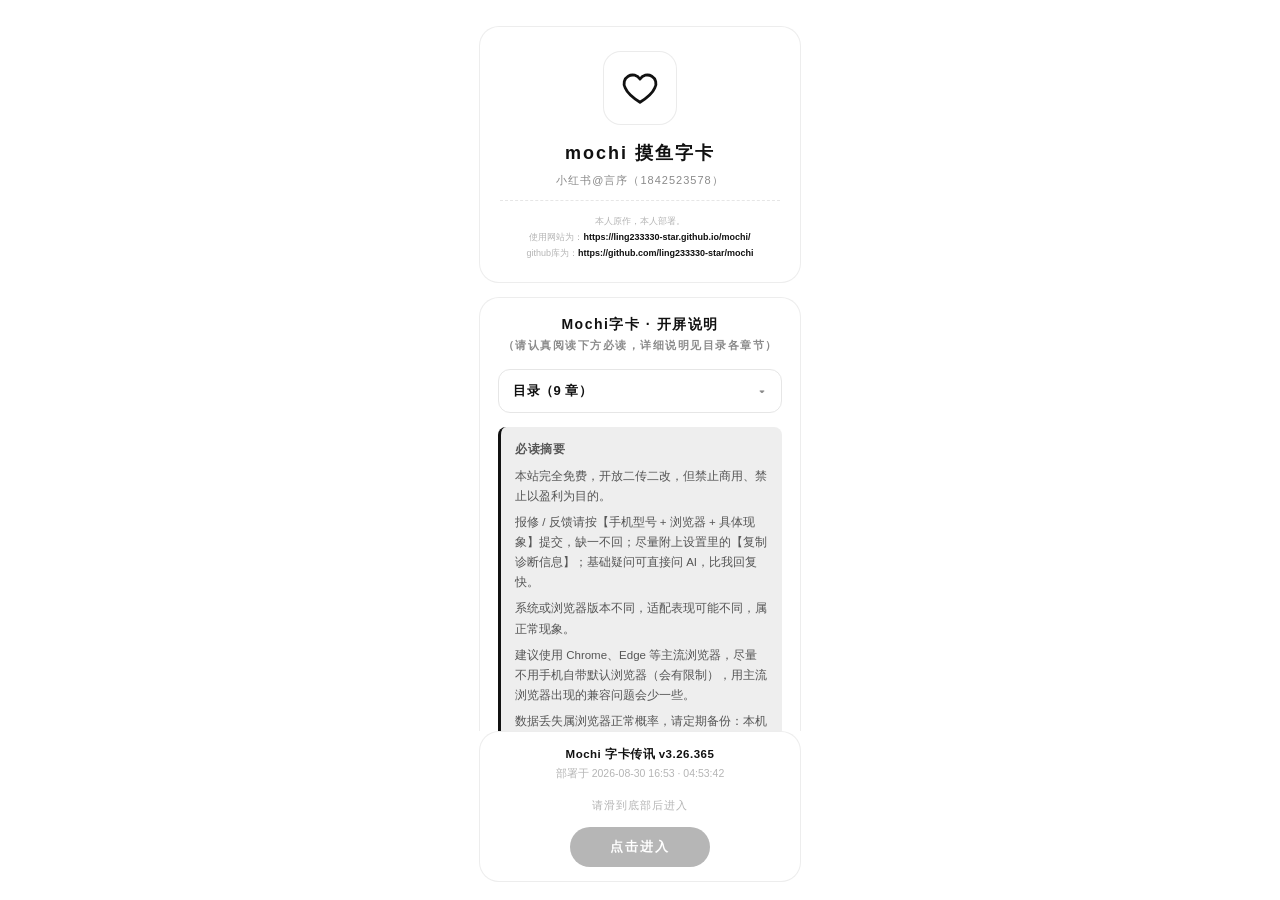
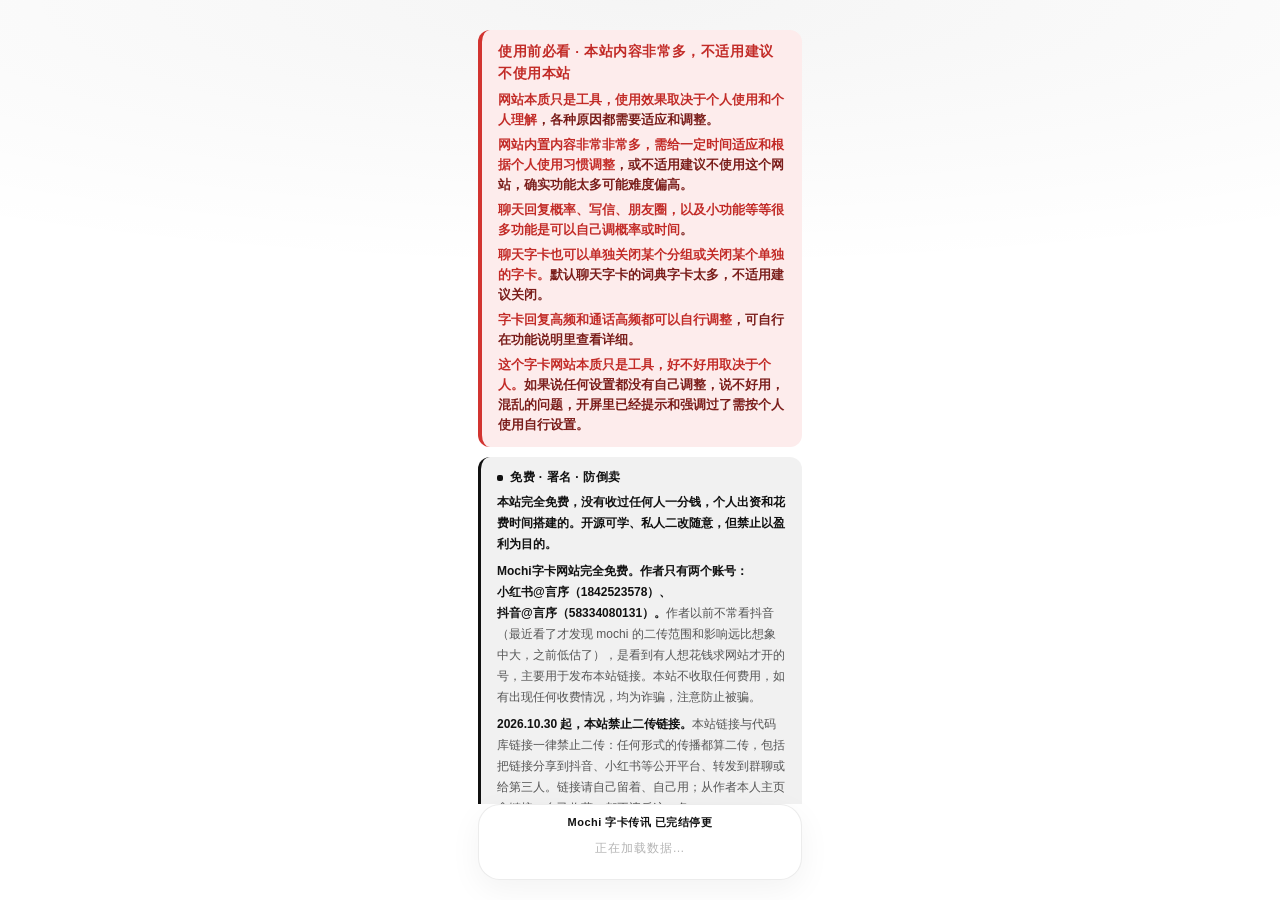
